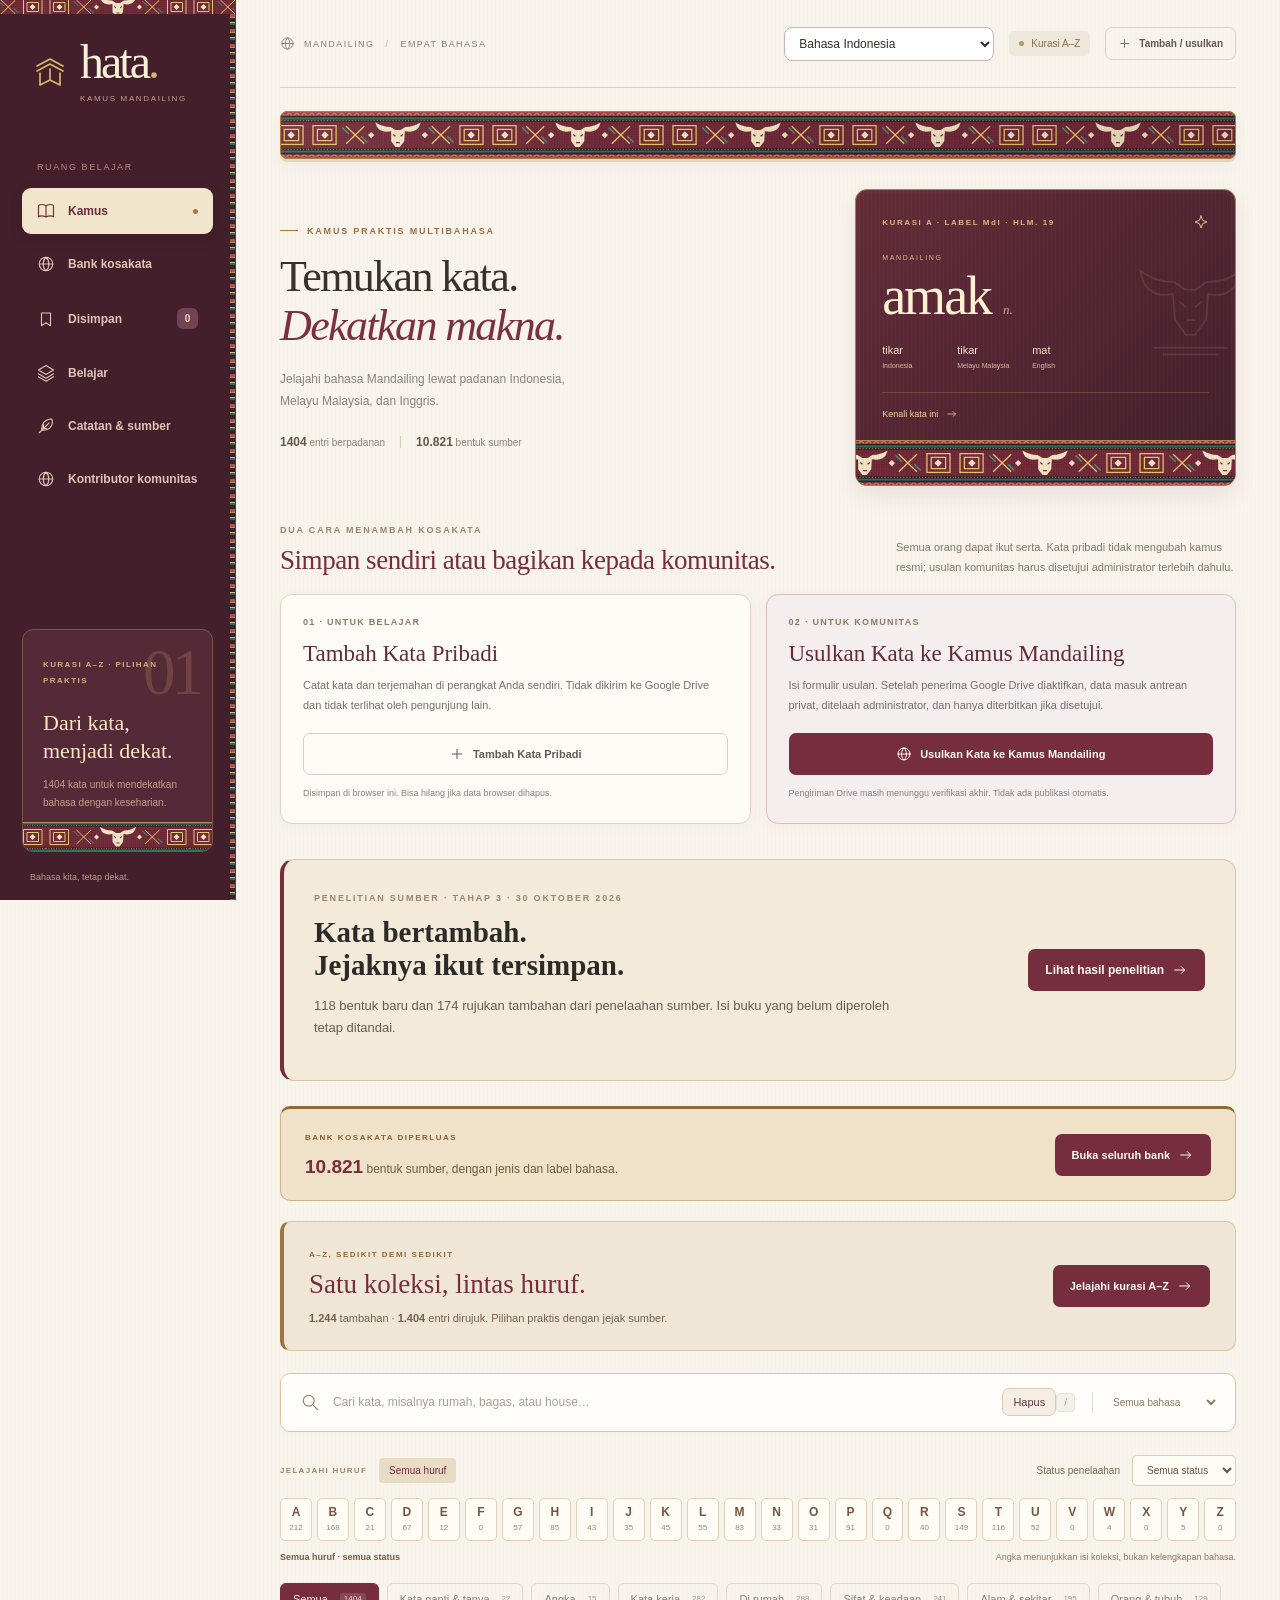
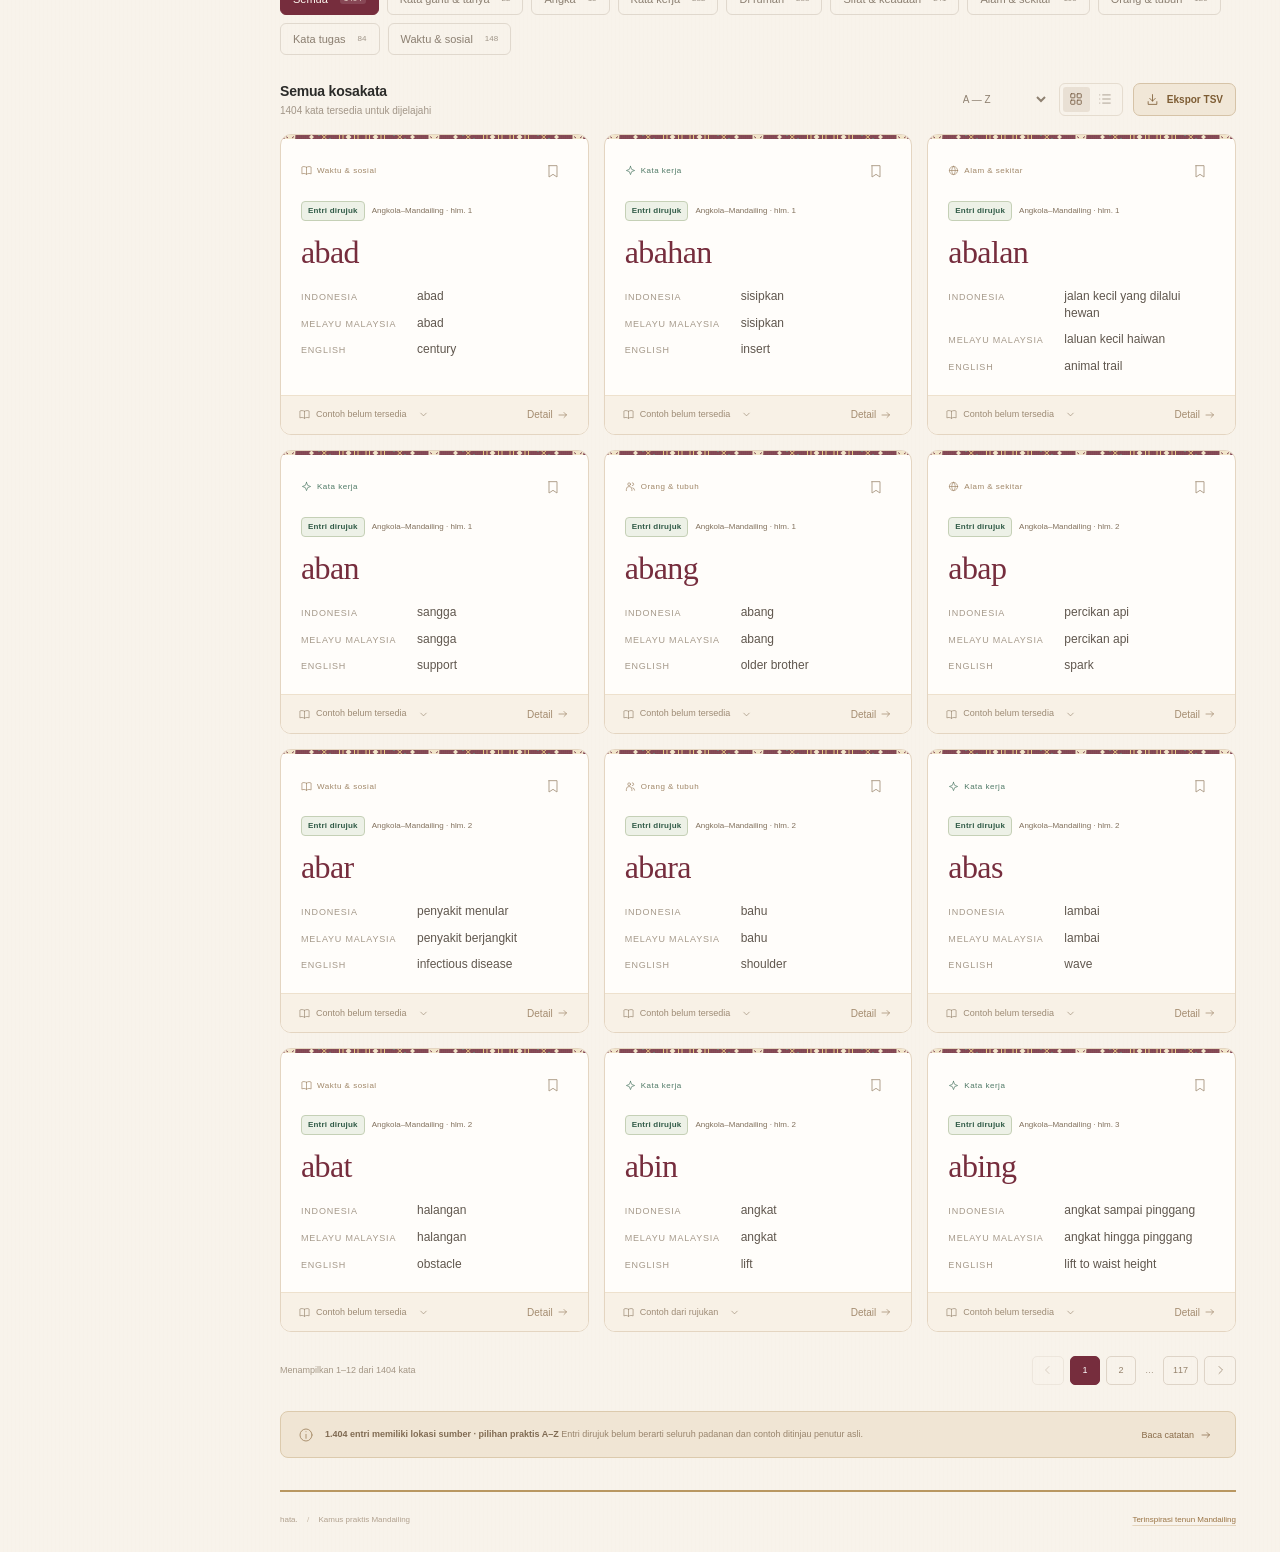
==== index.html @ 08063280 "build: publish multilingual selector [skip ci]" ====
<!DOCTYPE html>
<html lang="id">
<head>
  <meta charset="UTF-8">
  <meta name="viewport" content="width=device-width, initial-scale=1">
  <meta name="theme-color" content="#762d3d">
  <meta name="description" content="Kamus empat bahasa dengan kurasi bertahap A–Z, jejak halaman sumber, pencarian, koleksi pribadi, dan kartu belajar.">
  <link rel="canonical" href="https://kamusmandailing.github.io/">
  <title>Hata — Kamus Mandailing</title>
  <style>:root{--paper:#f7f4ef;--card:#fffdfa;--ink:#2b2b29;--muted:#817e77;--line:#e7e1d9;--wine:#642b36;--wine-light:#f0e6e5;--gold:#b49563;--green:#4c6859;--radius:15px;--sans:ui-sans-serif,-apple-system,BlinkMacSystemFont,"Segoe UI",sans-serif;--serif:Georgia,"Times New Roman",serif}
*{box-sizing:border-box}html{scroll-behavior:smooth}body{margin:0;background:var(--paper);color:var(--ink);font-family:var(--sans);font-size:14px;-webkit-font-smoothing:antialiased}button,input,select,textarea{font:inherit}button,a,input,select,textarea{-webkit-tap-highlight-color:transparent}button{cursor:pointer}button:disabled{cursor:default;opacity:.4}a{color:inherit}button{color:inherit}svg{width:20px;height:20px;display:block;flex-shrink:0}button>span[data-icon]{display:inline-flex}button{transition:background .18s,color .18s,border-color .18s,transform .18s}button:focus-visible,a:focus-visible{outline:3px solid #b99b72;outline-offset:4px}input:focus-visible,select:focus-visible,textarea:focus-visible{outline:2px solid var(--wine);outline-offset:2px}[hidden]{display:none!important}.sr-only{position:absolute;width:1px;height:1px;padding:0;overflow:hidden;clip:rect(0,0,0,0);white-space:nowrap;border:0}.skip-link{position:fixed;top:-80px;left:20px;background:var(--wine);color:white;padding:14px;z-index:100}.skip-link:focus{top:14px}.app-shell{display:flex;min-height:100vh}.sidebar{width:236px;position:fixed;inset:0 auto 0 0;display:flex;flex-direction:column;background:#f1ede7;border-right:1px solid var(--line);padding:35px 22px 18px;z-index:20}.brand{display:flex;gap:10px;align-items:center;text-decoration:none;padding:0 8px}.brand-symbol{width:40px;color:var(--wine)}.brand-symbol svg{width:40px;height:46px}.brand-name{font:48px/.9 var(--serif);letter-spacing:-3px;color:var(--wine)}.brand-dot{color:var(--gold)}.brand-name small{display:block;font:8px/1.5 var(--sans);letter-spacing:1.65px;margin-top:10px;color:#766f68}.sidebar-caption{font-size:9px;letter-spacing:1.6px;color:#979087;margin:57px 15px 16px}.nav-list{display:flex;flex-direction:column;gap:7px}.nav-item{text-decoration:none;width:100%;display:flex;gap:13px;align-items:center;text-align:left;border:0;padding:14px 15px;background:transparent;border-radius:9px;color:#77726b;font-size:12px;font-weight:550;min-height:46px}.nav-item svg{width:18px;height:18px}.nav-item:hover{background:#e9e2db;color:var(--wine)}.nav-item.active{background:var(--wine);color:#fff8f2;box-shadow:0 3px 6px #642b3610}.nav-count{margin-left:auto;font-size:10px;min-width:21px;height:21px;background:#e4ddd5;color:#71675e;display:grid;place-items:center;border-radius:6px}.nav-item.active .nav-count{background:#ffffff20;color:white}.nav-marker{width:5px;height:5px;border-radius:50%;background:#d9bb89;margin-left:auto}.sidebar-bottom{margin-top:auto;padding-top:48px}.chapter-card{background:#e8e1d6;padding:24px 20px 0;border:1px solid #e0d6c8;border-radius:11px;position:relative;overflow:hidden}.chapter-number{font:65px/1 var(--serif);position:absolute;right:12px;top:10px;color:#d2c4b3;letter-spacing:-4px;opacity:.68}.chapter-card .eyebrow{font-size:8px;letter-spacing:1.4px;color:#8a7962;position:relative}.chapter-card strong{font:22px/1.3 var(--serif);display:block;color:#59483d;margin:23px 0 10px}.chapter-card p{font-size:10px;line-height:1.8;color:#8a7d6d;margin:0}.chapter-pattern{font-size:21px;color:#bda786;letter-spacing:7px;margin-top:21px;white-space:nowrap;text-align:center;height:31px;overflow:hidden}.sidebar-footer{color:#979087;font-size:9px;margin:20px 0 0 8px}.main{margin-left:236px;width:calc(100% - 236px);padding:0 44px;max-width:1720px}.topbar{display:flex;justify-content:space-between;align-items:center;min-height:88px;border-bottom:1px solid var(--line);gap:20px}.breadcrumb{font-size:9px;letter-spacing:1.45px;color:#847e76;display:flex;align-items:center;gap:9px}.breadcrumb svg{width:15px;height:15px}.breadcrumb-sep{color:#b8afa3;margin:0 2px}.topbar-actions{display:flex;align-items:center;gap:15px}.draft-pill{display:inline-flex;gap:7px;align-items:center;background:#eee7dc;border:0;color:#8a704c;font-size:10px;padding:7px 10px;border-radius:5px;white-space:nowrap}.draft-pill>span{width:5px;height:5px;border-radius:50%;background:#b39a6d}.button{display:inline-flex;align-items:center;justify-content:center;gap:8px;border:1px solid transparent;border-radius:7px;padding:12px 16px;text-decoration:none;font-size:12px;min-height:41px;font-weight:550;background:transparent}.button svg{width:16px;height:16px}.button-outline{background:transparent;border-color:#d8cfc4;color:#625950}.button-outline:hover{border-color:var(--wine);background:#eee6df}.button-primary{background:var(--wine);color:#fffaf4}.button-primary:hover{background:#4e1d27}.button-small{font-size:10px;padding:9px 12px;min-height:33px}.button-small svg{width:13px;height:13px}.button-export{color:#7d6e5c;font-size:10px;padding:9px 12px;border:1px solid #ded6cb;background:#f3eee6;min-height:33px}.button-export svg{width:13px;height:13px}.button-export:hover{background:#e9e1d6}.hero{display:grid;grid-template-columns:1.4fr 1fr;align-items:center;gap:42px;padding:45px 0 38px}.eyebrow{font-size:9px;letter-spacing:1.8px;font-weight:650;color:#978772}.hero-copy>.eyebrow{display:flex;align-items:center;gap:9px}.tiny-rule{width:18px;height:1px;background:var(--gold)}h1{font:46px/1.12 var(--serif);letter-spacing:-1.6px;margin:16px 0;color:#36312c;font-weight:400}h1 em{font-weight:400;color:var(--wine)}.hero-copy>p,.section-intro>p{font-size:12px;line-height:1.85;color:#8a837a;margin:18px 0 0}.hero-stats{display:flex;align-items:center;gap:15px;margin-top:23px;font-size:10px;color:#8a8278}.hero-stats strong{color:#655849;font-size:12px;font-weight:650}.hero-stats i{height:12px;width:1px;background:#d7ccbd}.featured-word{position:relative;overflow:hidden;border:1px solid #e0d3c1;border-radius:12px;background:#efe8dd;padding:24px 26px 17px;box-shadow:0 4px 10px #6a4c2f03}.featured-top{display:flex;justify-content:space-between;align-items:center;position:relative;z-index:1}.featured-top .eyebrow{font-size:8px;letter-spacing:1.6px}.featured-top svg{width:16px;height:16px;color:#a48455}.featured-label{display:block;font-size:7px;letter-spacing:1.7px;color:#a18d73;margin-top:24px}.featured-term{font:54px/1 var(--serif);color:var(--wine);letter-spacing:-2px;position:relative;z-index:1;margin:8px 0 21px}.featured-term>span{font:italic 13px var(--serif);color:#a28c75;margin-left:12px;letter-spacing:0}.featured-meanings{display:flex;gap:20px;position:relative;z-index:1}.featured-meanings>span{font-size:11px;color:#64574a;min-width:55px}.featured-meanings small{display:block;font-size:7px;color:#a3907a;margin-top:6px}.featured-link{display:flex;align-items:center;gap:8px;margin-top:23px;padding:15px 0 0;width:100%;border:0;border-top:1px solid #ddcfbd;background:transparent;text-align:left;color:#81694e;font-size:9px;position:relative;z-index:1}.featured-link svg{width:12px;height:12px}.roof-decoration{position:absolute;width:139px;height:150px;right:-37px;top:50px;color:#cbb998;opacity:.5}.search-wrap{display:flex;align-items:center;border:1px solid #ded5c8;background:var(--card);height:59px;border-radius:10px;box-shadow:0 3px 8px #54433103;position:relative}.search-wrap:focus-within{border-color:#ab8385;box-shadow:0 0 0 3px #642b3607}.search-symbol{padding-left:19px;color:#99866e}.search-symbol svg{width:20px;height:20px}.search-wrap input{flex:1;min-width:80px;border:0;background:transparent;padding:18px 13px;font-size:12px;color:#51483e;outline:0!important;box-shadow:none}.search-wrap input::placeholder{color:#a89f93}.search-shortcut{color:#aaa092;background:#f5f1ea;border:1px solid #e9e2d8;border-radius:4px;padding:3px 7px;font-family:var(--sans);font-size:10px;margin-right:17px}.search-language{border-left:1px solid #e8dfd3;padding:0 16px}.search-language select{border:0;background:transparent;font-size:10px;color:#8d7a63;max-width:160px;padding:4px 15px 4px 0;outline-offset:6px}.category-bar{display:flex;gap:8px;margin:20px 0 25px;overflow-x:auto;scrollbar-width:none;padding:1px 0 3px}.category-bar::-webkit-scrollbar{display:none}.category{white-space:nowrap;display:flex;align-items:center;gap:7px;font-size:10px;border:1px solid #e0d8cd;border-radius:6px;padding:9px 12px;background:transparent;color:#8b7f71}.category>span{font-size:8px;opacity:.8}.category:hover{border-color:#aa8d87;color:var(--wine)}.category.active{background:var(--wine);color:#fff9f1;border-color:var(--wine)}.category.active>span{background:#ffffff20;border-radius:3px;padding:1px 4px;opacity:1;color:#ead8cd}.results-toolbar{display:flex;align-items:center;justify-content:space-between;gap:16px;margin:0 0 18px}.results-toolbar h2{font-size:14px;font-weight:600;margin:0;letter-spacing:-.2px}.results-toolbar p{font-size:9px;color:#a29688;margin:6px 0 0}.result-actions{display:flex;align-items:center;gap:10px}.result-actions>select{font-size:10px;color:#8f8171;padding:7px 16px 7px 4px;border:0;background:transparent;max-width:120px}.view-switch{display:flex;gap:2px;border:1px solid #e5dccf;padding:3px;border-radius:6px}.view-switch button{display:grid;place-items:center;width:27px;height:25px;border:0;background:transparent;color:#a4998b;border-radius:3px}.view-switch button.selected{background:#e9e0d4;color:#775d44}.view-switch svg{width:14px;height:14px}.word-grid{display:grid;grid-template-columns:repeat(3,minmax(0,1fr));gap:15px}.word-card{background:var(--card);border:1px solid #e7dfd4;border-radius:11px;overflow:hidden;transition:transform .18s,box-shadow .18s,border-color .18s;display:flex;flex-direction:column}.word-card:hover{transform:translateY(-3px);border-color:#d4bdae;box-shadow:0 8px 23px #5a443509}.word-card-main{padding:17px 20px 0}.word-card-top{display:flex;align-items:center;justify-content:space-between;gap:8px;min-height:23px}.category-label{font-size:8px;letter-spacing:.5px;color:#a08768;display:inline-flex;align-items:center;gap:5px}.category-label svg{width:11px;height:11px}.category-label.ganti{color:#917470}.category-label.kerja{color:#6d8979}.category-label.rumah{color:#8d806b}.card-number{font-size:8px;color:#bbb0a2;margin-left:6px}.icon-button{display:inline-grid;place-items:center;border:0;background:transparent;padding:6px;color:#b1a18d;border-radius:5px;width:30px;height:30px}.icon-button:hover{background:#eee5dc;color:var(--wine)}.icon-button.saved{color:var(--wine)}.icon-button.saved svg{fill:#642b361c}.icon-button svg{width:16px;height:16px}.word-term{display:block;font:32px/1.15 var(--serif);letter-spacing:-.6px;margin:13px 0 17px;text-align:left;color:var(--wine);border:0;background:transparent;padding:0;overflow-wrap:anywhere}.word-term:hover{color:#a35c57}.translations{display:flex;flex-direction:column;gap:10px;margin-bottom:20px}.translation-row{display:grid;grid-template-columns:90px minmax(0,1fr);gap:8px;align-items:baseline}.language-label{font-size:8px;letter-spacing:.8px;text-transform:uppercase;color:#a5998a}.translation-value{font-size:11px;color:#60574e;line-height:1.4;overflow-wrap:anywhere}.card-bottom{display:flex;align-items:center;justify-content:space-between;background:#fbf8f3;border-top:1px solid #f0e9df;padding:9px 15px;margin-top:auto;gap:6px}.example-toggle{display:flex;align-items:center;gap:6px;border:0;background:transparent;color:#9d8b75;font-size:9px;padding:3px}.example-toggle svg{width:11px;height:11px;transition:transform .2s}.example-toggle[aria-expanded=true] .chevron svg{transform:rotate(180deg)}.detail-link{border:0;background:transparent;color:#a48c70;font-size:9px;padding:4px;display:flex;align-items:center;gap:4px}.detail-link svg{width:12px;height:12px}.card-example{padding:14px 20px;background:#fbf8f3;border-top:1px solid #f0e9df;font-size:10px;line-height:1.7}.card-example .md-example{color:var(--wine);margin:0 0 5px}.card-example .id-example{color:#968675;margin:0}.known-tick{color:var(--green);display:flex;align-items:center;gap:4px;font-size:8px;margin-top:-8px;margin-bottom:12px}.known-tick svg{width:11px;height:11px}.pagination{display:flex;align-items:center;justify-content:space-between;gap:16px;margin:22px 0 25px;min-height:32px}.pagination>p{margin:0;font-size:9px;color:#a39685}.page-buttons{display:flex;align-items:center;gap:6px}.page-button{display:grid;place-items:center;border:1px solid #ded4c7;background:transparent;color:#94816a;border-radius:5px;min-width:30px;height:29px;font-size:9px;padding:0 9px}.page-button.current{background:var(--wine);color:white;border-color:var(--wine)}.page-button svg{width:12px;height:12px}.page-ellipsis{font-size:9px;color:#a79989;padding:0 3px}.editorial-note{border:1px solid #e6dac9;background:#f0e9df;display:flex;align-items:center;gap:11px;padding:14px 17px;border-radius:8px;margin-bottom:22px}.editorial-note>span{color:#ac9270}.editorial-note svg{width:16px;height:16px}.editorial-note p{margin:0;color:#99856d;font-size:9px;line-height:1.7}.editorial-note strong{color:#806b53;font-weight:550}.editorial-note button{margin-left:auto;display:flex;align-items:center;gap:6px;white-space:nowrap;border:0;background:transparent;color:#8a6d4b;font-size:9px}.editorial-note button svg{width:12px;height:12px}.main-footer{display:flex;justify-content:space-between;gap:12px;color:#b1a18f;font-size:8px;border-top:1px solid var(--line);padding:23px 0 28px;margin-top:32px}.footer-divider{padding:0 7px;color:#c7b9a7}.mobile-brand{display:none}.empty-state{text-align:center;padding:62px 20px;border:1px dashed #d8cbb9;border-radius:12px;background:#f5f0e8}.empty-state>.empty-icon{width:50px;height:50px;border:1px solid #e0d3c2;border-radius:50%;display:grid;place-items:center;margin:0 auto 17px;color:#a28b6c}.empty-state h3{font:25px var(--serif);color:var(--wine);margin:0 0 12px}.empty-state p{font-size:12px;color:#968674;line-height:1.8;max-width:360px;margin:0 auto 20px}.table-scroll{overflow-x:auto;border:1px solid #e3d9cc;border-radius:10px;background:var(--card)}table{width:100%;border-collapse:collapse;text-align:left;min-width:770px}th{background:#eee6db;color:#8c775c;font-size:8px;letter-spacing:.8px;text-transform:uppercase;padding:14px 15px;font-weight:600}td{padding:16px 15px;border-top:1px solid #eee7dd;font-size:11px;color:#776b5e;vertical-align:middle}td:first-child{width:45px}td .table-word{font:23px var(--serif);color:var(--wine);border:0;background:transparent;text-align:left;padding:0}td small{display:block;font-size:8px;color:#ad9a83;margin-top:5px}.table-example{font-size:10px;line-height:1.6;max-width:230px}.table-example span{display:block;color:#a49685;margin-top:4px}.section-intro{padding:43px 0 30px}.section-intro h1{font-size:42px}.learning-layout{display:grid;grid-template-columns:minmax(0,1fr) 240px;gap:45px;margin:3px 0 50px;align-items:center}.learn-options{display:flex;gap:14px;margin-bottom:20px}.learn-options>div{flex:1}.learn-options label{font-size:9px;color:#a08c74;display:block;margin-bottom:8px}.learn-options select{padding:11px 12px;border:1px solid #ded3c4;background:var(--card);border-radius:6px;width:100%;font-size:11px;color:#7a6752}.flashcard{border:1px solid #d9c8b3;background:var(--card);border-radius:16px;overflow:hidden;box-shadow:0 8px 24px #53351e04;text-align:center}.flashcard-header{padding:18px 22px;display:flex;justify-content:space-between;align-items:center;font-size:10px;color:#ac977d}.flashcard-content{padding:35px 28px 42px;min-height:288px;display:flex;flex-direction:column;align-items:center;justify-content:center}.flashcard .eyebrow{font-size:8px;color:#a78d70}.flash-word{font:64px/1.1 var(--serif);color:var(--wine);margin:20px 0 24px;overflow-wrap:anywhere;max-width:100%}.flash-prompt{font-size:11px;color:#ac9980;margin:0 0 20px}.flash-answer{width:100%;border-top:1px solid #e7d9c7;padding-top:20px}.flash-answer .answer-word{font:32px var(--serif);color:#75543f;margin-bottom:15px}.flash-answer p{font-size:12px;color:#927960;line-height:1.7;margin:5px 0}.flash-answer p:last-child{color:#b29d84;font-size:11px}.flashcard-footer{display:flex;justify-content:space-between;align-items:center;padding:16px 20px;background:#f2eade;border-top:1px solid #e2d4c2;gap:10px}.flashcard-footer .button{flex:1;min-width:0;font-size:11px}.flash-meta{display:flex;justify-content:space-between;align-items:center;margin-top:15px;font-size:9px;color:#ad9980}.text-button{display:inline-flex;align-items:center;gap:6px;background:transparent;border:0;color:#937659;font-size:10px;padding:5px}.text-button svg{width:13px;height:13px}.learning-aside{text-align:center}.progress-orbit{width:146px;height:146px;padding:8px;border-radius:50%;background:conic-gradient(var(--wine) 0deg,#e4d8c8 0deg);margin:0 auto 25px;transform:rotate(-90deg)}.progress-orbit>div{height:100%;width:100%;border-radius:50%;background:var(--paper);display:flex;flex-direction:column;align-items:center;justify-content:center;transform:rotate(90deg)}.progress-orbit strong{font:42px var(--serif);color:var(--wine)}.progress-orbit span{font-size:9px;color:#9e8b72;margin-top:7px}.learning-aside h3{font:23px var(--serif);color:#705943;margin:0 0 12px}.learning-aside>p{font-size:11px;line-height:1.8;color:#aa967d;margin:0 0 20px}.learn-hint{display:flex;gap:10px;align-items:flex-start;text-align:left;background:#eee5d8;border-radius:9px;padding:17px 14px;margin:25px 0 15px;color:#a78d68}.learn-hint>span{padding-top:2px}.learn-hint svg{width:18px;height:18px}.learn-hint p{font-size:10px;line-height:1.8;color:#9b8469;margin:0}.muted{color:#a69279}.small{font-size:9px!important}.source-notice{display:flex;align-items:flex-start;gap:24px;background:var(--wine);border-radius:12px;padding:30px 32px;color:#efe2d7;margin-bottom:23px}.source-notice>span{padding-top:4px;color:#cfad88}.source-notice>span svg{width:30px;height:30px}.source-notice .eyebrow{color:#d1b591;font-size:8px}.source-notice h2{font:26px var(--serif);font-weight:400;margin:13px 0;color:#fff4e8}.source-notice p{font-size:12px;line-height:1.9;max-width:740px;color:#d9c2b3;margin:0}.note-grid{display:grid;grid-template-columns:1fr 1fr;gap:16px}.note-card{padding:24px;border:1px solid #e3d7c7;background:var(--card);border-radius:10px}.note-number{font:20px var(--serif);color:#bca583}.note-card h3{font-size:13px;font-weight:600;color:#74604b;margin:14px 0 10px}.note-card p{font-size:11px;line-height:1.9;color:#9c8870;margin:0}.sources-heading{display:flex;align-items:center;justify-content:space-between;margin:40px 0 18px}.sources-heading h2{font:28px var(--serif);color:#68513c;margin:10px 0 0}.source-count{font-size:9px;color:#aa9377;border:1px solid #dcccb7;padding:6px 9px;border-radius:4px}.source-item{display:flex;gap:18px;padding:21px 0;border-top:1px solid #e1d5c4;align-items:flex-start}.source-index{width:27px;font-size:11px;color:#b39a7b;padding-top:3px}.source-content{flex:1;min-width:0}.source-content h3{font-size:12px;line-height:1.6;color:#796149;font-weight:550;margin:0 0 7px}.source-content p{font-size:10px;color:#aa937a;line-height:1.8;margin:0}.source-item>a{display:flex;gap:5px;align-items:center;font-size:9px;color:#9a7e5e;text-decoration:none;white-space:nowrap;padding-top:3px}.source-item>a:hover{text-decoration:underline}.source-item>a svg{width:13px;height:13px}.data-card{display:flex;gap:25px;align-items:center;justify-content:space-between;border-radius:10px;background:#ece2d3;border:1px solid #deceb6;padding:26px;margin:30px 0}.data-card h3{font:24px var(--serif);color:#73563b;margin:12px 0}.data-card p{font-size:11px;line-height:1.8;color:#a18b6f;max-width:450px;margin:0}.data-actions{display:flex;flex-direction:column;gap:9px;min-width:190px}.data-actions .button{font-size:10px}.modal{padding:26px 30px 28px;width:650px;max-width:calc(100% - 30px);max-height:calc(100dvh - 50px);border:1px solid #dbc9b2;border-radius:16px;background:#fffcf7;color:var(--ink);overflow:auto;box-shadow:0 25px 90px #2c191b36}.modal::backdrop{background:#30242ba3;backdrop-filter:blur(3px)}.modal-topline{display:flex;justify-content:space-between;align-items:center}.modal-topline .eyebrow{font-size:8px}.modal .icon-button{color:#9c8164}.detail-title-row{display:flex;align-items:center;justify-content:space-between;gap:12px;margin:15px 0 6px}.detail-title-row h2{font:52px/1.15 var(--serif);color:var(--wine);letter-spacing:-1px;margin:0;overflow-wrap:anywhere}.detail-category{font-size:10px;color:#ab9475;margin:5px 0 25px}.detail-translations{display:grid;grid-template-columns:repeat(3,minmax(0,1fr));gap:12px;padding:22px 0;border-top:1px solid #e5d7c5;border-bottom:1px solid #e5d7c5}.detail-translations .language-label{display:block;font-size:8px;line-height:1.8;margin-bottom:10px}.detail-translations strong{font-size:16px;font-weight:500;color:#76614a;line-height:1.5;overflow-wrap:anywhere}.detail-example{background:#f1e8db;padding:20px;border-radius:9px;margin:23px 0 18px}.detail-example .eyebrow{font-size:8px;color:#b09b7e}.detail-example .md-example{font:22px/1.5 var(--serif);color:var(--wine);margin:15px 0 6px}.detail-example .id-example{font-size:12px;line-height:1.7;color:#9c8162;margin:0}.detail-note{font-size:11px;line-height:1.9;color:#a18a6e;margin:16px 0}.detail-source{font-size:9px;line-height:1.8;color:#b69d7d;border-top:1px solid #eadccb;padding-top:14px;margin:18px 0 0}.detail-source a{color:#9a7750;text-underline-offset:3px}.detail-footer{display:flex;justify-content:space-between;gap:9px;margin-top:24px}.detail-footer .button{font-size:10px}.detail-footer .button.is-known{background:var(--green)}.modal h2#edit-title{font:31px var(--serif);color:var(--wine);margin:18px 0 10px}.form-intro{font-size:11px;color:#a08668;line-height:1.8;margin:0 0 23px}.form-grid{display:grid;grid-template-columns:1fr 1fr;gap:16px}.field-wide{grid-column:1/-1}.field label{display:block;font-size:10px;color:#8d7355;margin-bottom:7px}.field label span{color:#b97870}.field label small{font-size:8px;color:#b6a184;margin-left:6px}.field input,.field select,.field textarea{width:100%;padding:10px 11px;border:1px solid #dfcfb9;background:#fffdf8;border-radius:6px;font-size:12px;color:#766049}.field textarea{resize:vertical}.field input::placeholder,.field textarea::placeholder{color:#bdab94;font-size:10px}.form-footer{display:flex;justify-content:flex-end;gap:10px;margin-top:22px}.form-footer .button{font-size:10px}.form-error{font-size:11px;color:#9b3e43;line-height:1.7;margin:14px 0 0}.toast{position:fixed;left:calc(50% + 100px);bottom:30px;transform:translate(-50%,15px);background:#52212d;color:#fff6e8;padding:13px 21px;border-radius:8px;font-size:12px;box-shadow:0 6px 25px #32121b20;opacity:0;pointer-events:none;z-index:100;transition:opacity .2s,transform .2s;max-width:calc(100% - 35px);text-align:center;line-height:1.7}.toast.show{opacity:1;transform:translate(-50%,0)}.card-personal{font-size:7px;letter-spacing:.3px;color:#977d59;margin-top:5px}.learning-empty{min-height:330px;display:flex;align-items:center;justify-content:center;flex-direction:column}.no-js{padding:20px;background:#eee3d2}
.translation-row{grid-template-columns:108px minmax(0,1fr)}.translation-value{font-size:12px}.language-label{font-size:9px}.example-toggle,.detail-link{font-size:10px}.category{font-size:11px}.results-toolbar p{font-size:10px}
@media(min-width:1500px){.main{padding:0 58px}.hero{gap:70px;padding:55px 0 43px}h1{font-size:54px}.hero-copy>p{font-size:14px}.featured-word{padding:28px 32px 20px}.featured-term{font-size:62px}.featured-meanings>span{font-size:13px;min-width:65px}.featured-meanings small{font-size:9px}.word-card-main{padding:21px 24px 0}.word-term{font-size:36px}.translation-row{grid-template-columns:106px 1fr}.language-label{font-size:9px}.translation-value{font-size:13px}.card-bottom{padding:11px 20px}.category,.search-wrap input{font-size:12px}.results-toolbar h2{font-size:16px}.results-toolbar p{font-size:11px}.hero{grid-template-columns:1.5fr 1fr}}
@media(max-width:1180px){.sidebar{width:211px;padding-left:17px;padding-right:17px}.main{margin-left:211px;width:calc(100% - 211px);padding:0 30px}.hero{gap:23px;grid-template-columns:1.25fr 1fr}.hero-copy h1{font-size:39px}.featured-word{padding:21px 20px 16px}.featured-term{font-size:47px}.featured-meanings{gap:10px}.featured-meanings>span{min-width:48px}.word-grid{grid-template-columns:repeat(2,minmax(0,1fr))}.topbar-actions{gap:10px}.draft-pill{font-size:9px}.breadcrumb{font-size:8px;letter-spacing:1px}.learning-layout{gap:25px;grid-template-columns:minmax(0,1fr) 190px}.section-intro h1{font-size:37px}.hero-copy>p{font-size:11px}.translation-row{grid-template-columns:101px 1fr}}
@media(max-width:900px){.sidebar{width:78px;padding:28px 10px 20px}.brand{padding:0;justify-content:center}.brand-name,.sidebar-caption,.sidebar-bottom,.nav-item>span:not([data-icon]),.nav-marker{display:none!important}.brand-symbol svg{width:36px;height:43px}.nav-list{margin-top:42px;gap:13px}.nav-item{justify-content:center;padding:14px 10px}.nav-item svg{width:20px;height:20px}.main{margin-left:78px;width:calc(100% - 78px);padding:0 28px}.hero-copy h1{font-size:40px}.topbar{min-height:78px}.featured-top .eyebrow{font-size:7px;letter-spacing:1px}.featured-meanings{gap:13px}.breadcrumb{font-size:8px}.hero{gap:25px}.featured-word{padding:20px 22px 15px}.featured-meanings small{font-size:7px}.hero-stats{gap:11px;font-size:9px}.result-actions{gap:8px}.learning-layout{grid-template-columns:minmax(0,1fr) 190px}.toast{left:calc(50% + 39px)}.note-grid{gap:13px}.source-notice{padding:26px}.source-notice h2{font-size:24px}}
@media(max-width:640px){body{font-size:13px}.sidebar{position:fixed;top:auto;bottom:0;left:0;right:0;width:100%;height:68px;padding:5px 12px 8px;border:0;border-top:1px solid #dfd1bf;background:#f5f0e9f5;backdrop-filter:blur(15px);z-index:30}.sidebar .brand{display:none}.nav-list{margin:0;display:grid;grid-template-columns:repeat(4,1fr);gap:6px;height:100%}.nav-item{padding:6px 2px;flex-direction:column;gap:5px;border-radius:7px;min-height:0;font-size:8px}.nav-item>span:not([data-icon]){display:block!important;font-size:8px;font-weight:500}.nav-item>.nav-count,.nav-item>.nav-marker{display:none!important}.nav-item.active{box-shadow:none;background:#e9dcda;color:var(--wine)}.nav-item svg{width:19px;height:19px}.main{width:100%;margin:0;padding:0 20px 80px}.mobile-brand{display:block;font:36px/.8 var(--serif);letter-spacing:-2px;color:var(--wine)}.mobile-brand span{color:#b39463}.breadcrumb{display:none}.topbar{min-height:73px;gap:12px}.topbar-actions{gap:10px}.draft-pill{font-size:8px;padding:6px 8px}.draft-pill>span{width:4px;height:4px}.button-small{font-size:9px;padding:7px 10px;min-height:29px}.hero{display:block;padding:31px 0 29px}.hero-copy>.eyebrow{font-size:7px;letter-spacing:1.65px}.hero-copy h1{font-size:42px;letter-spacing:-1.4px;margin:16px 0}.hero-copy>p{font-size:12px;margin-top:15px;max-width:330px}.hero-stats{font-size:9px;margin-top:20px;gap:14px}.hero-stats strong{font-size:12px}.featured-word{display:none}.search-wrap{height:55px}.search-symbol{padding-left:14px}.search-symbol svg{width:18px;height:18px}.search-wrap input{font-size:11px;padding-left:10px;padding-right:6px}.search-wrap input::placeholder{font-size:10px}.search-shortcut{display:none}.search-language{padding:0 8px}.search-language select{font-size:8px;max-width:100px;padding-right:4px}.category-bar{gap:6px;margin:17px 0 21px}.category{padding:8px 9px;font-size:9px;gap:5px}.category>span{font-size:7px}.results-toolbar{align-items:flex-start;gap:10px;margin-bottom:17px}.results-toolbar h2{font-size:13px}.results-toolbar p{font-size:8px;max-width:155px;line-height:1.6}.result-actions{gap:5px}.result-actions>select{font-size:8px;padding:6px 0;max-width:60px}.button-export{padding:8px;min-height:31px}.button-export>span:last-child{display:none}.button-export svg{width:13px;height:13px}.view-switch{padding:2px}.view-switch button{width:25px;height:25px}.view-switch svg{width:13px;height:13px}.word-grid{grid-template-columns:1fr;gap:12px}.word-card-main{padding:18px 20px 0}.word-term{font-size:35px;margin:10px 0 18px}.translations{gap:9px;margin-bottom:19px}.translation-row{grid-template-columns:116px 1fr}.language-label{font-size:8px}.translation-value{font-size:12px}.category-label{font-size:9px}.card-bottom{padding:10px 17px}.example-toggle,.detail-link{font-size:10px}.card-example{font-size:11px}.pagination{gap:10px;margin-top:19px;align-items:flex-start}.pagination>p{font-size:8px;max-width:125px;line-height:1.8}.page-button{min-width:28px;height:28px;font-size:8px;padding:0 7px}.page-buttons{gap:4px}.page-ellipsis{padding:0}.editorial-note{padding:12px;gap:8px;flex-wrap:wrap;margin-bottom:10px}.editorial-note>span{align-self:flex-start;padding-top:2px}.editorial-note p{font-size:8px;flex:1;line-height:1.9}.editorial-note button{font-size:8px;margin-left:24px;padding:0}.main-footer{font-size:7px;padding:20px 0;line-height:1.8;margin-top:24px;flex-direction:column;gap:6px}.section-intro{padding:30px 0 25px}.section-intro h1{font-size:35px;letter-spacing:-1px;margin:14px 0}.section-intro .eyebrow{font-size:7px}.section-intro>p{font-size:11px;margin-top:13px}.learning-layout{display:flex;flex-direction:column;gap:33px;margin:0 0 30px}.learning-main{width:100%}.learn-options{gap:10px;margin-bottom:15px}.learn-options label{font-size:8px}.learn-options select{font-size:10px;padding:10px}.flashcard-content{min-height:280px;padding:25px 20px 30px}.flash-word{font-size:54px}.flashcard-header{padding:16px 18px;font-size:9px}.flashcard-footer{padding:13px;gap:8px}.flashcard-footer .button{font-size:10px;padding:10px 8px}.flash-answer .answer-word{font-size:29px}.learning-aside{width:100%;display:grid;grid-template-columns:100px 1fr;column-gap:20px;text-align:left;align-items:center}.progress-orbit{width:100px;height:100px;padding:6px;grid-row:1/4;margin:0}.progress-orbit strong{font-size:30px}.progress-orbit span{font-size:7px}.learning-aside h3{font-size:22px;margin-bottom:8px}.learning-aside>p{font-size:10px;margin-bottom:0}.learning-aside .learn-hint{grid-column:1/-1;margin:20px 0 12px}.learning-aside .small{grid-column:1/-1;text-align:center}.source-notice{padding:23px 20px;gap:13px;margin-bottom:15px}.source-notice>span svg{width:23px;height:23px}.source-notice .eyebrow{font-size:7px}.source-notice h2{font-size:22px;line-height:1.4;margin:10px 0}.source-notice p{font-size:10px;line-height:1.9}.note-grid{grid-template-columns:1fr;gap:12px}.note-card{padding:20px}.note-card h3{margin:9px 0;font-size:12px}.note-card p{font-size:10px}.note-number{font-size:18px}.sources-heading{margin-top:30px}.sources-heading h2{font-size:25px}.sources-heading .eyebrow{font-size:7px}.source-count{font-size:8px}.source-item{gap:10px;padding:18px 0;flex-wrap:wrap}.source-index{font-size:10px;width:20px}.source-content h3{font-size:11px}.source-content p{font-size:9px}.source-item>a{margin-left:30px;padding:0;font-size:9px}.data-card{padding:22px;flex-direction:column;align-items:stretch;gap:18px;margin:20px 0}.data-card h3{font-size:24px}.data-card p{font-size:10px}.data-card .eyebrow{font-size:7px}.data-actions{min-width:0;flex-direction:column}.data-actions .button{font-size:11px}.modal{padding:21px 22px;max-height:calc(100dvh - 28px);width:calc(100% - 24px);max-width:none;border-radius:13px}.detail-title-row h2{font-size:43px}.detail-translations{gap:10px}.detail-translations strong{font-size:14px}.detail-translations .language-label{font-size:6px;letter-spacing:.4px}.detail-example{padding:18px}.detail-example .md-example{font-size:20px}.detail-example .id-example{font-size:11px}.detail-note{font-size:10px}.detail-footer{flex-direction:column}.detail-footer .button{font-size:11px}.form-grid{gap:14px 11px}.field label{font-size:9px}.field input,.field select,.field textarea{font-size:13px;padding:10px}.form-footer{gap:8px}.form-footer .button{font-size:9px;padding:11px}.modal h2#edit-title{font-size:28px}.toast{left:50%;bottom:85px;font-size:11px;padding:12px 17px}.table-scroll{margin-right:-1px}.empty-state{padding:45px 20px}.empty-state h3{font-size:23px}.empty-state p{font-size:11px}.desktop-br{display:none}}

/* Two clear paths: personal browser-only vocabulary vs. moderated community proposals. */
.contribution-choices{padding:4px 0 35px}
.contribution-choices-heading{display:flex;align-items:end;justify-content:space-between;gap:24px;margin:0 0 17px}
.contribution-choices-heading h2{font:27px/1.18 var(--serif);letter-spacing:-.45px;color:var(--wine);margin:9px 0 0;font-weight:400}
.contribution-choices-heading p{max-width:340px;font-size:11px;line-height:1.75;color:#82786c;margin:0}
.contribution-choices-grid,.choice-modal-grid{display:grid;grid-template-columns:repeat(2,minmax(0,1fr));gap:15px}
.contribution-choice{border:1px solid #ddd3c6;border-radius:12px;background:#fffcf8;padding:22px;display:flex;flex-direction:column;align-items:flex-start;min-width:0;box-shadow:0 3px 18px #50321c08}
.contribution-choice-community{background:#f5eeee;border-color:#d7bfc0}
.contribution-choice-step{font-size:9px;letter-spacing:1.3px;font-weight:700;color:#917962}
.contribution-choice h3{font:23px/1.2 var(--serif);color:#612d36;margin:13px 0 9px}
.contribution-choice p{font-size:11px;line-height:1.8;color:#776e65;margin:0 0 17px;flex:1}
.contribution-choice .button{width:100%;font-size:11px;text-align:center;white-space:normal}
.contribution-choice small{display:block;font-size:9px;line-height:1.7;color:#8c7f76;margin-top:11px}
.choice-modal{width:690px}
.choice-modal h2{font:30px/1.18 var(--serif);color:var(--wine);margin:16px 0 10px;font-weight:400}
.choice-modal-item{border:1px solid #e1d4c4;border-radius:10px;padding:18px;display:flex;flex-direction:column;align-items:stretch}
.choice-modal-item:last-child{background:#f5ecec;border-color:#decaca}
.choice-modal-item h3{font:21px/1.3 var(--serif);color:var(--wine);margin:0 0 10px}
.choice-modal-item p{font-size:11px;line-height:1.75;min-height:58px;color:#76685c;margin:0 0 18px}
.choice-modal-item .button{width:100%;text-align:center;font-size:11px;white-space:normal}
.personal-mode-notice{background:#f4eee7;border:1px solid #eadcc8;border-radius:8px;padding:12px 14px;color:#6e6155;font-size:11px;line-height:1.7;margin:0 0 18px}
.personal-mode-notice strong{color:#5c352e}
.personal-mode-notice a{color:var(--wine);font-weight:650;text-decoration:underline;text-underline-offset:3px}
.contribution-choice .button:focus-visible,.choice-modal-item .button:focus-visible,.personal-mode-notice a:focus-visible{outline:3px solid #b59562;outline-offset:3px}
@media(max-width:760px){
  .contribution-choices-heading{display:block}
  .contribution-choices-heading h2{font-size:25px}
  .contribution-choices-heading p{margin-top:11px;max-width:none}
  .contribution-choices-grid,.choice-modal-grid{grid-template-columns:1fr;gap:13px}
  .contribution-choice{padding:18px}
  .contribution-choice h3{font-size:23px}
  .choice-modal-item p{min-height:0}
}
@media(max-width:390px){.topbar-actions .button-small{font-size:9px;padding:8px 9px}.contribution-choices{padding-bottom:25px}}
.search-clear,.bank-search-clear{border:1px solid #dbcab4;border-radius:7px;background:#f6eee5;color:#633640;padding:7px 10px;font-size:11px;white-space:nowrap;cursor:pointer;flex:none}
.search-clear:hover,.bank-search-clear:hover{background:#ebdfd4}
.search-clear:focus-visible,.bank-search-clear:focus-visible{outline:3px solid #b59562;outline-offset:2px}
.interface-language-note{margin:10px 20px 0;padding:11px 14px;border-radius:8px;background:#fff7e9;border:1px solid #e6d4b8;color:#624d3a;font-size:11px;line-height:1.6}
.interface-language-note[hidden]{display:none!important}
@media(max-width:600px){.search-clear{padding:7px 8px;font-size:10px}.search-shortcut{display:none}.interface-language-note{margin:9px 12px 0}.bank-search-clear{margin-top:8px}}
@media(prefers-reduced-motion:reduce){html{scroll-behavior:auto}*,*::before,*::after{transition:none!important;animation:none!important}}
@media print{.sidebar,.topbar,.search-wrap,.category-bar,.result-actions,.pagination,.editorial-note,.main-footer,dialog,.toast,.card-bottom{display:none!important}.main{margin:0;width:100%;padding:0}.hero{display:block}.featured-word{display:none}.word-grid{grid-template-columns:repeat(3,1fr)}.word-card{break-inside:avoid;box-shadow:none}.word-card:hover{transform:none}body{background:white}}

/* Digital ornament inspired by Mandailing woven textiles.
   Adaptation of geometry and color; not an authenticated ceremonial pattern. */
:root {
  --wine: #762d3d;
  --wine-light: #f1e2dd;
  --gold: #ba8e45;
  --ulos-ink: #301b25;
  --ulos-red: #a83f49;
  --ulos-gold: #d5ad64;
  --ulos-green: #397561;
  --ulos-cream: #f4e7c8;
  --ulos-pattern: url("data:image/svg+xml,%3Csvg%20xmlns%3D%22http%3A%2F%2Fwww.w3.org%2F2000%2Fsvg%22%20viewBox%3D%220%200%20288%2096%22%20width%3D%22288%22%20height%3D%2296%22%3E%0A%20%20%3Cdefs%3E%0A%20%20%20%20%3Cpattern%20id%3D%22thread%22%20width%3D%224%22%20height%3D%224%22%20patternUnits%3D%22userSpaceOnUse%22%3E%0A%20%20%20%20%20%20%3Cpath%20d%3D%22M0%200H4M0%200V4%22%20fill%3D%22none%22%20stroke%3D%22%23fff6dc%22%20stroke-opacity%3D%22.12%22%20stroke-width%3D%22.6%22%2F%3E%0A%20%20%20%20%20%20%3Cpath%20d%3D%22M2%200V4%22%20fill%3D%22none%22%20stroke%3D%22%23170d11%22%20stroke-opacity%3D%22.18%22%20stroke-width%3D%22.6%22%2F%3E%0A%20%20%20%20%3C%2Fpattern%3E%0A%20%20%20%20%3Cpattern%20id%3D%22stitch%22%20width%3D%2212%22%20height%3D%226%22%20patternUnits%3D%22userSpaceOnUse%22%3E%0A%20%20%20%20%20%20%3Cpath%20d%3D%22m1%205%205-4%205%204%22%20fill%3D%22none%22%20stroke%3D%22%23e6c783%22%20stroke-width%3D%221.4%22%2F%3E%0A%20%20%20%20%3C%2Fpattern%3E%0A%20%20%3C%2Fdefs%3E%0A%20%20%3Cpath%20fill%3D%22%23301c23%22%20d%3D%22M0%200h288v96H0z%22%2F%3E%0A%20%20%3Cpath%20fill%3D%22%23c09345%22%20d%3D%22M0%201h288v3H0zM0%2092h288v3H0z%22%2F%3E%0A%20%20%3Cpath%20fill%3D%22%23f6e5ba%22%20d%3D%22M0%206h288v2H0zM0%2088h288v2H0z%22%2F%3E%0A%20%20%3Cpath%20fill%3D%22%23a23443%22%20d%3D%22M0%2011h288v6H0zM0%2079h288v6H0z%22%2F%3E%0A%20%20%3Cpath%20fill%3D%22%2328725f%22%20d%3D%22M0%2020h288v3H0zM0%2073h288v3H0z%22%2F%3E%0A%20%20%3Cpath%20fill%3D%22%236e2636%22%20d%3D%22M0%2027h288v42H0z%22%2F%3E%0A%20%20%3Cpath%20d%3D%22M0%2025h288M0%2071h288%22%20stroke%3D%22%23d8b768%22%20stroke-width%3D%221%22%20stroke-dasharray%3D%222%203%22%2F%3E%0A%20%20%3Cg%20fill%3D%22none%22%20stroke%3D%22%23e9c76f%22%20stroke-width%3D%222%22%3E%0A%20%20%20%20%3Cpath%20d%3D%22M8%2033h37v30H8zM15%2039h23v18H15zM243%2033h37v30h-37zM250%2039h23v18h-23z%22%2F%3E%0A%20%20%20%20%3Cpath%20d%3D%22m61%2034%2029%2028m0-28L61%2062m137-28%2029%2028m0-28-29%2028%22%2F%3E%0A%20%20%3C%2Fg%3E%0A%20%20%3Cg%20fill%3D%22%23f5e6c5%22%3E%0A%20%20%20%20%3Cpath%20d%3D%22m27%2042%206%206-6%206-6-6zM261%2042l6%206-6%206-6-6z%22%2F%3E%0A%20%20%20%20%3Cpath%20d%3D%22m101%2043%205%205-5%205-5-5zM187%2043l5%205-5%205-5-5z%22%2F%3E%0A%20%20%20%20%3Cpath%20d%3D%22M133%2042c-15%203-23-3-25-14%208%205%2015%207%2024%207l8%205h8l8-5c9%200%2016-2%2024-7-2%2011-10%2017-25%2014l-1%2016-7%209h-7l-7-9z%22%2F%3E%0A%20%20%3C%2Fg%3E%0A%20%20%3Cpath%20d%3D%22m136%2047%204%203m12-3-4%203m-7%2010h6%22%20fill%3D%22none%22%20stroke%3D%22%236e2636%22%20stroke-width%3D%222%22%2F%3E%0A%20%20%3Cpath%20d%3D%22m55%2036%2010%2010m20%204%2010%2010m98-24%2010%2010m20%204%2010%2010%22%20fill%3D%22none%22%20stroke%3D%22%233b9a7d%22%20stroke-width%3D%222%22%2F%3E%0A%20%20%3Cpath%20fill%3D%22url%28%23stitch%29%22%20d%3D%22M0%2011h288v6H0zM0%2079h288v6H0z%22%2F%3E%0A%20%20%3Cpath%20fill%3D%22url%28%23thread%29%22%20d%3D%22M0%200h288v96H0z%22%2F%3E%0A%3C%2Fsvg%3E%0A");
}
body {
  background-color: #f8f3eb;
  background-image: repeating-linear-gradient(90deg, transparent 0 3px, #99754403 3px 4px);
}
.sidebar {
  background: #421f2b;
  border-right: 1px solid #5f3341;
  padding-top: 40px;
}
.sidebar::before {
  content: "";
  position: absolute;
  inset: 0 0 auto;
  height: 14px;
  background: var(--ulos-ink) var(--ulos-pattern) center / 144px 48px repeat-x;
}
.sidebar::after {
  content: "";
  position: absolute;
  inset: 14px 0 0 auto;
  width: 5px;
  background: repeating-linear-gradient(180deg, #b76555 0 3px, #d6b16c 3px 4px, #39202b 4px 8px, #f0dcac 8px 9px, #397561 9px 11px, #39202b 11px 15px);
  opacity: .8;
}
.brand-name { color: #fbf0d7; }
.brand-symbol, .brand-dot { color: #d9b56c; }
.brand-name small { color: #c4a18e; }
.sidebar-caption { color: #b58c81; }
.nav-item { color: #ddc6b5; }
.nav-item:hover { background: #613242; color: #fff5df; }
.nav-item.active {
  background: #f1e5cc;
  color: #6a2d3a;
  box-shadow: 0 4px 14px #21101920;
}
.nav-marker { background: #ad743b; }
.nav-count { background: #714354; color: #f1d9b6; }
.nav-item.active .nav-count { background: #dec9a4; color: #682b37; }
.chapter-card {
  background: #552a38;
  border-color: #805144;
  padding-bottom: 39px;
}
.chapter-number { color: #a46c54; opacity: .38; }
.chapter-card .eyebrow { color: #d2b17d; }
.chapter-card strong { color: #fae7c0; }
.chapter-card p { color: #c4a08a; }
.chapter-pattern {
  position: absolute;
  inset: auto 0 0;
  margin: 0;
  height: 29px;
  background: var(--ulos-pattern) center / 144px 48px repeat-x;
  border-top: 1px solid #b98e4c;
}
.sidebar-footer { color: #bf9985; }
.topbar { border-bottom-color: #ddcfb9; }
.ulos-ribbon {
  position: relative;
  height: 48px;
  margin-top: 23px;
  background: var(--ulos-ink) var(--ulos-pattern) center / 180px 60px repeat-x;
  border: 1px solid #aa7d41;
  border-radius: 7px;
  box-shadow: 0 3px 0 #e4d5bd, 0 7px 15px #6c40200a;
  overflow: hidden;
}
.ulos-ribbon::after {
  content: "";
  position: absolute;
  inset: 0;
  pointer-events: none;
  background: linear-gradient(110deg, #fff4c411, transparent 35%, #0d050c18);
}
.hero { padding-top: 31px; padding-bottom: 33px; }
.hero-copy .eyebrow { color: #9b704b; }
.tiny-rule { background: #b27a36; }
.hero-copy h1 em { color: #7b3040; }
.featured-word {
  background-color: #532333;
  background-image: repeating-linear-gradient(90deg, transparent 0 3px, #f8df9a06 3px 4px), linear-gradient(135deg, #642b38, #40202c);
  border-color: #ad8246;
  border-radius: 12px;
  box-shadow: 0 10px 22px #4b253014, inset 0 0 0 4px #ffffff05;
  padding-bottom: 65px;
}
.featured-word::after {
  content: "";
  position: absolute;
  inset: auto 0 0;
  height: 44px;
  border-top: 1px solid #af844d;
  background: var(--ulos-pattern) center / 180px 60px repeat-x;
}
.featured-top .eyebrow, .featured-label { color: #d8b888; }
.featured-top svg { color: #e0c17d; }
.featured-term { color: #fff1d3; }
.featured-term > span { color: #cfad82; }
.featured-meanings > span { color: #f5e4c8; }
.featured-meanings small { color: #d8b99c; }
.featured-link { color: #f0d49d; border-top-color: #be8f514d; }
.featured-link:hover { color: #fff9e9; }
.heritage-emblem {
  position: absolute;
  width: 111px;
  height: 116px;
  right: -11px;
  top: 61px;
  color: #dbb26a;
  opacity: .14;
  pointer-events: none;
}
.search-wrap { border-color: #d9c4a5; }
.category.active { background: #762d3d; border-color: #762d3d; }
.category:hover { border-color: #9c6970; }
.word-card { position: relative; border-color: #e4d5c1; }
.word-card::before {
  content: "";
  height: 4px;
  flex-shrink: 0;
  background: var(--ulos-pattern) center / 144px 48px repeat-x;
  opacity: .85;
}
.word-card:hover { border-color: #b99a6e; box-shadow: 0 8px 23px #6c40200b; }
.card-bottom { background: #f8f1e6; border-top-color: #eee1cd; }
.category-label.rumah { color: #8e6d40; }
.category-label.ganti { color: #935561; }
.category-label.kerja { color: #4f7966; }
.button-primary { background: #762d3d; }
.button-primary:hover { background: #562032; }
.button-export { background: #f1e7d7; border-color: #d6c3a7; color: #7d5c33; }
.editorial-note { background: #f0e5d4; border-color: #dccaad; }
.flashcard { border-color: #b99b6b; }
.flashcard::before {
  content: "";
  display: block;
  height: 26px;
  background: var(--ulos-pattern) center / 144px 48px repeat-x;
  border-bottom: 1px solid #b59155;
}
.progress-orbit { box-shadow: 0 0 0 1px #c6a567, 0 0 0 5px #e7d6b950; }
.source-notice {
  background-color: #592739;
  background-image: repeating-linear-gradient(90deg, transparent 0 3px, #f1d9a305 3px 4px);
  border-top: 5px solid #b89250;
}
.main-footer { border-top: 2px solid #b99761; }
.textile-context-link {
  border: 0;
  background: none;
  padding: 0;
  font-size: inherit;
  color: #9a7445;
  text-decoration: underline;
  text-decoration-color: #b9976155;
  text-underline-offset: 3px;
}
.textile-context-link:hover { color: #762d3d; }
.textile-note {
  display: grid;
  grid-template-columns: 92px minmax(0,1fr);
  gap: 24px;
  align-items: center;
  padding: 24px;
  margin: 30px 0 22px;
  border: 1px solid #d9c5a5;
  background: #efe4d4;
  border-radius: 10px;
}
.textile-swatch {
  width: 92px;
  height: 124px;
  border: 1px solid #a77c43;
  border-radius: 4px;
  background: #6b2738 var(--ulos-pattern) center / 180px 60px repeat;
  box-shadow: 5px 5px 0 #d7c5a9;
}
.textile-note .eyebrow { font-size: 8px; color: #9c743c; }
.textile-note h3 { font: 25px var(--serif); color: #742d3d; margin: 10px 0; }
.textile-note p { font-size: 11px; line-height: 1.85; color: #8b7152; margin: 0 0 10px; max-width: 740px; }
.textile-note a { font-size: 10px; color: #81592c; text-underline-offset: 3px; }
@media(min-width:1500px) {
  .hero { padding-top: 38px; padding-bottom: 40px; }
  .featured-word { padding-bottom: 70px; }
  .ulos-ribbon { height: 55px; background-size: 216px 72px; }
}
@media(max-width:1180px) {
  .hero { gap: 24px; }
  .featured-word { padding-bottom: 63px; }
  .featured-meanings { gap: 10px; }
  .heritage-emblem { width: 90px; right: -16px; }
}
@media(max-width:900px) {
  .sidebar { padding-top: 34px; }
  .ulos-ribbon { height: 43px; background-size: 162px 54px; }
  .featured-word { padding-bottom: 63px; }
}
@media(max-width:640px) {
  .sidebar {
    height: 72px;
    padding: 8px 12px 7px;
    background: #482331f5;
    border-top: 1px solid #9c7743;
  }
  .sidebar::before { height: 5px; background-size: 144px 48px; }
  .sidebar::after { display: none; }
  .nav-item { color: #e6cfb6; }
  .nav-item:hover { background: #714151; color: #fff2d5; }
  .nav-item.active { background: #ecd8b3; color: #662739; }
  .nav-item > span:not([data-icon]) { font-size: 8px; }
  .nav-list .nav-item > .nav-count,
  .nav-list .nav-item > .nav-marker { display: none !important; }
  .mobile-brand { color: #752d3d; }
  .mobile-brand span { color: #ac7a36; }
  .topbar { min-height: 73px; }
  .ulos-ribbon { margin-top: 17px; height: 34px; border-radius: 5px; background-size: 144px 48px; box-shadow: 0 2px 0 #e4d5bd; }
  .hero { padding-top: 26px; padding-bottom: 27px; }
  .hero-copy h1 { font-size: 40px; }
  .hero-copy > p { font-size: 12px; }
  .word-card::before { height: 4px; }
  .textile-note { grid-template-columns: 52px minmax(0,1fr); gap: 17px; padding: 19px 16px; margin: 22px 0; }
  .textile-swatch { width: 52px; height: 125px; background-size: 144px 48px; box-shadow: 3px 3px 0 #d7c5a9; }
  .textile-note h3 { font-size: 22px; line-height: 1.2; }
  .textile-note p { font-size: 10px; }
  .textile-note .eyebrow { font-size: 7px; line-height: 1.6; letter-spacing: 1px; }
  .textile-note a { font-size: 9px; }
  .main-footer { font-size: 8px; }
  .source-notice { border-top-width: 4px; }
}
@media print {
  .ulos-ribbon, .textile-note, .heritage-emblem { display: none; }
  .word-card::before { background-image: none; background-color: #762d3d; height: 2px; }
}

.curation-banner{display:flex;align-items:center;justify-content:space-between;gap:22px;padding:22px 25px;margin:0 0 22px;border:1px solid #d9c6a6;border-left:4px solid #9f753d;border-radius:10px;background:#f0e6d5}
.curation-banner .eyebrow{font-size:8px;letter-spacing:1.5px;color:#8c693a}.curation-banner h2{font:27px/1.2 var(--serif);color:var(--wine);font-weight:400;margin:8px 0}.curation-banner p{font-size:11px;line-height:1.7;color:#74614c;margin:0}.curation-banner .button{white-space:nowrap;font-size:11px}
.alphabet-heading{display:flex;justify-content:space-between;align-items:center;gap:16px;margin:23px 0 12px}.alphabet-heading>div{display:flex;align-items:center;gap:12px}.alphabet-heading .eyebrow{font-size:8px;letter-spacing:1.3px}.all-letters{border:0;border-radius:4px;background:transparent;color:#88735a;font-size:10px;padding:7px 10px}.all-letters.active{background:#e9dcc5;color:#6f293b}.alphabet-heading label{font-size:10px;color:#756653}.alphabet-heading select{border:1px solid #d9cdbb;border-radius:5px;background:#fffcf6;color:#665341;padding:8px 10px;font-size:10px}
.alphabet-bar{display:flex;flex-wrap:wrap;gap:5px}.letter-button{min-width:30px;flex:1 0 30px;max-width:42px;min-height:43px;border:1px solid #dfd1bc;border-radius:5px;background:#fffcf6;color:#775641;font-size:12px;font-weight:600;padding:6px 4px}.letter-button small{display:block;font-size:8px;line-height:1.2;font-weight:400;color:#978670;margin-top:4px}.letter-button:hover{border-color:var(--wine);background:#f5eadb}.letter-button.active{background:var(--wine);color:#fff4dd;border-color:var(--wine)}.letter-button.active small{color:#ead0a9}.alphabet-context{display:flex;flex-wrap:wrap;justify-content:space-between;gap:8px;font-size:9px;line-height:1.6;color:#8c7962;margin:9px 0 0}.alphabet-context>span:first-child{font-weight:600;color:#795a43}.category-bar{flex-wrap:wrap;row-gap:8px;margin-top:18px}.category{white-space:nowrap}.category span{margin-left:5px}
.entry-provenance{display:flex;flex-wrap:wrap;gap:5px 7px;align-items:center;margin:15px 0 5px;min-height:18px}.entry-provenance>span:last-child{font-size:8px;color:#82715d;line-height:1.6}.entry-status{display:inline-flex;font-size:8px;font-weight:600;letter-spacing:.2px;line-height:1.5;border:1px solid #ddceba;border-radius:4px;padding:3px 6px;white-space:nowrap}.entry-status.attested{color:#315b47;background:#edf1e7;border-color:#c5d0b6}.entry-status.draft{color:#826747;background:#f2ece0;border-color:#e1d4bd}.word-term{margin-top:13px}.card-bottom{align-items:stretch}.example-toggle{font-size:9px;line-height:1.5}.example-toggle .chevron{padding-left:5px}.table-provenance{margin-top:8px}.table-provenance small{margin-top:5px}.table-example small{display:block;margin-top:8px;font-size:8px;color:#86725a}
.detail-example .example-context{font-size:10px;line-height:1.8;color:#796854;margin:12px 0 0}.modal-topline>.eyebrow{line-height:1.8;max-width:85%;letter-spacing:1px}.evidence-panel,.personal-preserved{background:#f3eddf;border:1px solid #decfb5;padding:18px 20px;margin-top:20px;border-radius:9px}.evidence-panel h3,.personal-preserved h3{font-size:12px;color:#694b32;margin:0 0 14px}.evidence-panel dl{margin:0;display:grid;grid-template-columns:1fr 1fr;gap:14px}.evidence-panel dt{font-size:9px;color:#887258;margin-bottom:6px}.evidence-panel dd{font-size:11px;line-height:1.7;color:#62513e;margin:0}.evidence-panel a{color:#79384b;text-underline-offset:3px}.evidence-panel dd svg,.evidence-panel p svg{display:inline-block;width:11px;height:11px;vertical-align:middle}.evidence-panel p,.personal-preserved p{font-size:10px;line-height:1.9;color:#78634b;margin:15px 0 0}.personal-preserved small{font-size:9px;color:#8f7655}
.research-review{padding:28px 30px;background:#fffbf3;border:1px solid #deccb0;border-top:4px solid #95703d;border-radius:10px;margin:26px 0}.research-review h2,.research-progress h2{font:30px/1.2 var(--serif);color:var(--wine);font-weight:400;margin:13px 0 16px}.research-review p,.research-progress>p{font-size:12px;line-height:1.9;color:#796951}.research-review summary{font-size:12px;font-weight:600;color:#77374a;cursor:pointer;padding:10px 0}.research-review details{border-top:1px solid #e1d4be;margin:18px 0}.research-review ol{padding-left:20px;font-size:11px;color:#7e6d54;line-height:1.9}.research-review details p{font-size:11px}.research-review .button{font-size:11px}.research-progress{margin:30px 0}.research-roadmap{display:grid;grid-template-columns:repeat(5,minmax(0,1fr));gap:9px;margin:22px 0}.roadmap-letter{text-align:left;border:1px solid #dfd0b6;border-radius:7px;background:#faf5eb;padding:14px 12px;min-width:0}.roadmap-letter strong{display:block;font:25px var(--serif);color:#846844}.roadmap-letter span{display:block;font-size:10px;color:#7b6951;margin:7px 0}.roadmap-letter small{font-size:8px;line-height:1.7;display:block;color:#9b8768}.roadmap-letter.started{background:#f0e3c9;border-color:#b18b50}.roadmap-letter.started strong{color:var(--wine)}.roadmap-letter:hover{border-color:var(--wine);background:#f0e4cf}.editorial-note p{line-height:1.8}
@media(min-width:901px){.hero{padding-top:30px;padding-bottom:30px}.featured-word{min-height:270px}.hero-copy h1{font-size:44px}}
@media(max-width:1180px){.letter-button{min-width:29px;flex-basis:29px}.research-roadmap{grid-template-columns:repeat(4,minmax(0,1fr))}}
@media(max-width:640px){.curation-banner{padding:18px 17px;align-items:flex-start;flex-direction:column;gap:15px;margin-bottom:17px}.curation-banner h2{font-size:25px}.curation-banner p{font-size:11px}.curation-banner .button{width:100%;min-height:38px;font-size:11px}.alphabet-heading{margin-top:20px;align-items:flex-start;flex-direction:column;gap:9px}.alphabet-heading>div:last-child{justify-content:space-between;width:100%}.alphabet-heading select{padding:8px;font-size:11px}.alphabet-heading label{font-size:10px}.alphabet-bar{gap:5px}.letter-button{min-width:31px;flex-basis:31px;max-width:40px;min-height:42px;font-size:12px}.alphabet-context{font-size:9px;line-height:1.7;gap:3px;flex-direction:column}.category-bar{gap:7px;padding-bottom:2px;overflow:visible}.category{font-size:10px;padding:8px 9px}.entry-status{font-size:8px}.entry-provenance>span:last-child{font-size:9px}.example-toggle{font-size:10px}.evidence-panel{padding:16px}.evidence-panel dl{grid-template-columns:1fr}.evidence-panel dd{font-size:12px}.evidence-panel p,.detail-example .example-context{font-size:11px}.research-review{padding:22px 19px}.research-review h2,.research-progress h2{font-size:28px}.research-review p,.research-progress>p{font-size:12px}.research-roadmap{grid-template-columns:repeat(3,minmax(0,1fr));gap:7px}.roadmap-letter{padding:11px 9px}.roadmap-letter span{font-size:9px}.roadmap-letter small{font-size:8px}.research-review summary{line-height:1.8}.hero-copy h1{font-size:40px}}
@media print{.alphabet-heading,.alphabet-bar,.curation-banner{display:none}.evidence-panel{break-inside:avoid}.research-roadmap{grid-template-columns:repeat(6,1fr)}}

.bank-discovery{display:flex;align-items:center;justify-content:space-between;gap:18px;border:1px solid #ccb48d;border-top:3px solid #8f6b35;background:#efe2c9;padding:18px 24px;margin:0 0 20px;border-radius:10px}.bank-discovery .eyebrow{font-size:8px;color:#875e35;letter-spacing:1.5px}.bank-discovery p{font-size:12px;color:#725a3b;margin:9px 0 0;line-height:1.6}.bank-discovery p strong{color:var(--wine);font-size:19px}.bank-discovery .button{white-space:nowrap;font-size:11px}
.bank-stats{display:grid;grid-template-columns:repeat(3,minmax(0,1fr));gap:14px;margin:25px 0}.bank-stats>div{padding:22px;background:#f0e5d2;border:1px solid #ddc8a5;border-radius:9px}.bank-stats strong{display:block;font:35px var(--serif);color:var(--wine)}.bank-stats span{display:block;font-size:10px;line-height:1.7;color:#847052;margin-top:8px}
.bank-scope-note{border-left:3px solid #a67c40;border-radius:5px;background:#f4edde;padding:19px 22px;margin:22px 0;color:#725c40}.bank-scope-note>strong{font-size:12px;line-height:1.7;color:#774336}.bank-scope-note p{font-size:11px;line-height:1.85;margin:8px 0}.bank-scope-note .button{margin-top:8px;font-size:10px}
.bank-controls{display:grid;grid-template-columns:repeat(4,minmax(0,1fr));gap:12px;align-items:end;margin:28px 0 18px}.bank-controls .bank-search{grid-column:1/-1}.bank-controls label{display:block;font-size:10px;font-weight:600;color:#816342;margin-bottom:9px}.bank-controls input,.bank-controls select{width:100%;min-width:0;border:1px solid #d8cbb6;border-radius:7px;padding:13px 11px;background:#fffcf6;font-size:11px;color:#655440}.bank-controls input{font-size:12px}.bank-letters{margin-bottom:20px}.bank-letters .letter-button:first-child{max-width:63px;min-width:53px;font-size:10px}.bank-results-heading{display:flex;justify-content:space-between;align-items:center;gap:14px;margin:22px 0 15px}.bank-results-heading p{font-size:11px;color:#826e52;line-height:1.7}.bank-results-heading .button{font-size:10px}
.bank-grid{display:grid;grid-template-columns:repeat(3,minmax(0,1fr));gap:15px}.bank-card{min-width:0;background:#fffcf6;border:1px solid #dfd1bb;border-radius:9px;overflow:hidden;padding:19px 20px 14px;box-shadow:0 3px 12px #55301c04;border-top:3px solid #986f46}.bank-card-meta{display:flex;justify-content:space-between;align-items:flex-start;flex-wrap:wrap;gap:6px;font-size:8px;color:#967c5d}.bank-label{font-size:8px;background:#ece7da;border-radius:3px;padding:3px 5px;color:#806a47;line-height:1.5}.bank-term{border:0;background:none;padding:0;margin:20px 0 8px;font:26px/1.25 var(--serif);color:var(--wine);text-align:left;overflow-wrap:anywhere;max-width:100%}.bank-meaning{font-size:12px;color:#6e5d48;line-height:1.6;margin:7px 0 18px;min-height:20px}.bank-meaning.pending{font-size:10px;color:#a18a6c}.bank-card-bottom{border-top:1px solid #e8decd;padding-top:12px;display:flex;align-items:center;justify-content:space-between;gap:10px}.bank-card-bottom small{font-size:9px;color:#9c8669}.bank-card-bottom button{background:none;border:0;padding:0;display:flex;align-items:center;gap:6px;font-size:10px;color:#794335}.bank-card-bottom svg{width:13px;height:13px}
.bank-pagination{display:flex;justify-content:space-between;gap:15px;align-items:center;padding:22px 0}.bank-pagination p{font-size:10px;color:#8b7353}.bank-pagination>div{display:flex;gap:8px}.bank-pagination .button{font-size:10px}.bank-endnote{font-size:10px;line-height:1.9;color:#9a8263;border-top:1px solid #e0d1b6;padding-top:17px}.bank-pending-note{font-size:12px;line-height:1.9;padding:18px 20px;background:#f4edde;color:#856c4b;border-radius:8px}.bank-reference-list .evidence-panel{margin-top:14px}.bank-reference-list .evidence-panel h3{margin-bottom:4px}#bank-detail-title{font:42px/1.2 var(--serif);color:var(--wine);overflow-wrap:anywhere;margin:22px 0 10px}
@media(max-width:1050px){.bank-controls{grid-template-columns:repeat(2,minmax(0,1fr))}.bank-controls .bank-search{grid-column:1/-1}.bank-grid{grid-template-columns:repeat(2,minmax(0,1fr))}}
@media(max-width:640px){.nav-list{grid-template-columns:repeat(5,minmax(0,1fr))!important}.nav-item{min-width:0;gap:5px}.bank-discovery{flex-direction:column;align-items:stretch;padding:18px;gap:13px}.bank-discovery .button{width:100%}.bank-stats{gap:7px;margin:20px 0}.bank-stats>div{padding:15px 10px}.bank-stats strong{font-size:28px}.bank-stats span{font-size:8px}.bank-scope-note{padding:17px}.bank-scope-note p{font-size:11px}.bank-controls{grid-template-columns:1fr 1fr;gap:13px}.bank-controls .bank-search{grid-column:1/-1}.bank-controls label{font-size:9px}.bank-controls input,.bank-controls select{font-size:11px;padding:12px 9px}.bank-grid{grid-template-columns:1fr;gap:12px}.bank-card{padding:20px 19px 15px}.bank-card-meta{font-size:9px}.bank-label{font-size:9px}.bank-term{font-size:29px;margin-top:17px}.bank-results-heading{align-items:flex-start}.bank-results-heading .button{white-space:nowrap;font-size:9px}.bank-results-heading p{font-size:10px;margin:0}.bank-pagination{flex-direction:column;align-items:stretch;gap:8px}.bank-pagination>div{justify-content:space-between}.bank-endnote{font-size:10px}#bank-detail-title{font-size:34px}}

.bank-export-actions{display:flex;gap:8px;flex-wrap:wrap;justify-content:flex-end}.local-name-panel{margin:24px 0;border:1px solid #d9c7a9;border-radius:9px;padding:20px;background:#f7f0e3}.local-name-panel summary{cursor:pointer;color:var(--wine);font:20px var(--serif)}.local-name-panel>p{font-size:11px;color:#806a4a;line-height:1.9;margin:17px 0}.local-name-panel>label{display:block;font-size:11px;color:#806a4a;margin-bottom:8px}.local-name-panel>input{width:100%;padding:13px;border:1px solid #d9c7a9;border-radius:6px;background:#fffcf6}.local-name-toolbar{display:flex;align-items:center;justify-content:space-between;gap:12px;margin:15px 0;font-size:10px;color:#806a4a}.local-name-results{display:grid;grid-template-columns:repeat(2,minmax(0,1fr));gap:12px;max-height:520px;overflow:auto}.local-name-results article{padding:15px;border:1px solid #e2d4bf;border-radius:6px;background:#fffcf6;min-width:0}.local-name-results strong{display:block;font:22px var(--serif);color:var(--wine);overflow-wrap:anywhere}.local-name-results p,.local-name-results a,.local-name-results button{font-size:10px;line-height:1.8;color:#806a4a}.local-name-results a svg{width:12px;height:12px;vertical-align:middle}.local-name-results button{display:block;border:0;background:transparent;text-decoration:underline;margin:8px 0 0;padding:0;text-align:left}@media(max-width:640px){.bank-export-actions{max-width:50%}.local-name-results{grid-template-columns:1fr}.local-name-toolbar{align-items:flex-start;flex-direction:column}.local-name-panel{padding:17px}}

.research-update-banner{display:flex;align-items:center;justify-content:space-between;gap:28px;background:var(--cream,#f4ead9);border:1px solid #d8c6aa;border-left:4px solid var(--wine,#762d3d);border-radius:14px;padding:28px 30px;margin:0 0 25px}.research-update-banner h2{font-family:var(--serif,Georgia,serif);font-size:29px;line-height:1.13;margin:12px 0}.research-update-banner p{font-size:13px;line-height:1.7;max-width:600px;color:#675d52}.source-audit-panel{border:1px solid #d8c6aa;border-radius:12px;background:#faf5e9;padding:18px 22px;margin:22px 0}.source-audit-panel>summary{font-weight:600;cursor:pointer;color:var(--wine,#762d3d)}.source-audit-panel>p{font-size:13px;line-height:1.7;color:#675d52}.source-audit-grid{display:grid;grid-template-columns:repeat(2,minmax(0,1fr));gap:12px;margin:18px 0}.source-audit-grid article{background:#fffdf7;border:1px solid #e3d8c5;border-radius:9px;padding:16px}.source-audit-grid h3{font-size:14px;margin:0 0 8px}.source-audit-grid strong{font-size:12px;color:var(--wine,#762d3d)}.source-audit-grid p,.source-audit-grid a{font-size:12px;line-height:1.65}.source-audit-grid a{color:var(--wine,#762d3d)}.bank-gloss-label{display:block;font-size:10px;text-transform:uppercase;letter-spacing:.06em;color:#856948;margin-bottom:4px}.plant-review-note{font-size:12px;line-height:1.6;color:#695c4c}.plant-review-note.supported{border-left:2px solid #7c8b69;padding-left:9px}.plant-review-note.caution{border-left:2px solid #af8b55;padding-left:9px}@media(max-width:700px){.research-update-banner{display:block;padding:22px}.research-update-banner .button{margin-top:12px}.source-audit-grid{grid-template-columns:1fr}.source-audit-panel{padding:17px}}

.local-name-filters{display:grid;grid-template-columns:minmax(0,1fr) minmax(230px,.6fr);gap:18px;align-items:end}.local-name-filters label{display:block;margin-bottom:8px}.local-name-filters input,.local-name-filters select{width:100%;box-sizing:border-box}.local-name-filters select{padding:13px;border:1px solid var(--line);border-radius:8px;background:var(--paper)}.local-name-taxon{font-size:.82rem;line-height:1.5;color:var(--muted)}
@media(max-width:650px){.local-name-filters{grid-template-columns:1fr}}

.bank-release-note{font-size:11px;line-height:1.8;color:#725c4c;background:#f8f3eb;border:1px solid #e3d6c6;border-radius:9px;padding:12px 16px;margin:0 0 17px;overflow-wrap:anywhere}

.interface-language-wrap{display:inline-flex;align-items:center;max-width:210px}.interface-language-select{max-width:100%;padding:8px 10px;border:1px solid #c5b8b3;border-radius:8px;background:#fff;color:#362b2b;font:inherit;font-size:12px}.interface-language-select:focus-visible{outline:3px solid #b88652;outline-offset:2px}.sr-only{position:absolute;width:1px;height:1px;padding:0;margin:-1px;overflow:hidden;clip:rect(0,0,0,0);white-space:nowrap;border:0}@media(max-width:600px){.interface-language-wrap{max-width:140px}.interface-language-select{font-size:11px}}
</style>
</head>
<body>
<a class="skip-link" href="#main">Langsung ke isi</a>
<div class="app-shell">
  <aside class="sidebar" aria-label="Navigasi utama">
    <a class="brand" href="#kamus" aria-label="Hata, Kamus Mandailing">
      <span class="brand-symbol"><svg viewBox="0 0 40 40" fill="none" aria-hidden="true"><path d="M7 13 20 6l13 7M7 18l13-7 13 7M10 20v12l10-5 10 5V20M20 16v11" stroke="currentColor" stroke-width="1.7" stroke-linecap="round" stroke-linejoin="round"/></svg></span>
      <span class="brand-name">hata<span class="brand-dot">.</span><small>KAMUS MANDAILING</small></span>
    </a>
    <div class="sidebar-caption">RUANG BELAJAR</div>
    <nav class="nav-list">
      <button class="nav-item active" data-nav="dictionary" aria-current="page"><span data-icon="book"></span><span>Kamus</span><span class="nav-marker"></span></button>
      <button class="nav-item" data-nav="inventory"><span data-icon="globe"></span><span>Bank kosakata</span></button>
      <button class="nav-item" data-nav="saved"><span data-icon="bookmark"></span><span>Disimpan</span><span class="nav-count" id="nav-saved-count">0</span></button>
      <button class="nav-item" data-nav="learn"><span data-icon="layers"></span><span>Belajar</span></button>
      <button class="nav-item" data-nav="sources"><span data-icon="feather"></span><span>Catatan & sumber</span></button>
      <a class="nav-item" href="./kontributor.html"><span data-icon="globe"></span><span>Kontributor komunitas</span></a>
    </nav>
    <div class="sidebar-bottom">
      <div class="chapter-card">
        <span class="chapter-number">01</span><span class="eyebrow">KURASI A–Z · PILIHAN PRAKTIS</span>
        <strong>Dari kata,<br>menjadi dekat.</strong>
        <p><span id="sidebar-word-count">100</span> kata untuk mendekatkan<br>bahasa dengan keseharian.</p>
        <div class="chapter-pattern" aria-hidden="true"></div>
      </div>
      <p class="sidebar-footer">Bahasa kita, tetap dekat.</p>
    </div>
  </aside>
  <main id="main" class="main">
    <header class="topbar">
      <div class="mobile-brand">hata<span>.</span></div>
      <div class="breadcrumb"><span data-icon="globe"></span> MANDAILING <span class="breadcrumb-sep">/</span> EMPAT BAHASA</div>
      <div class="topbar-actions">
        <button class="draft-pill" data-nav="sources"><span></span>Kurasi A–Z</button>
        <button class="button button-outline button-small" id="add-word-top" aria-haspopup="dialog" aria-controls="choose-word-modal" aria-label="Pilih tambah kata pribadi atau usulkan kata ke kamus"><span data-icon="plus"></span><span>Tambah / usulkan</span></button>
      </div>
    </header>
    <div class="ulos-ribbon" aria-hidden="true"></div>

    <section data-view="dictionary" class="view">
      <div class="hero">
        <div class="hero-copy">
          <div class="eyebrow"><span class="tiny-rule"></span> KAMUS PRAKTIS MULTIBAHASA</div>
          <h1>Temukan kata.<br><em>Dekatkan makna.</em></h1>
          <p>Jelajahi bahasa Mandailing lewat padanan Indonesia,<br class="desktop-br"> Melayu Malaysia, dan Inggris.</p>
          <div class="hero-stats"><span><strong id="hero-word-count">100</strong> entri berpadanan</span><i></i><span><strong data-bank-total>0</strong> bentuk sumber</span></div>
        </div>
        <div class="featured-word">
          <div class="featured-top"><span class="eyebrow">KURASI A · LABEL Mdl · HLM. 19</span><span data-icon="sparkle"></span></div>
          <span class="featured-label">MANDAILING</span><div class="featured-term">amak<span>n.</span></div>
          <div class="featured-meanings"><span>tikar<small>Indonesia</small></span><span>tikar<small>Melayu Malaysia</small></span><span>mat<small>English</small></span></div>
          <button class="featured-link" data-open="md-064">Kenali kata ini <span data-icon="arrow"></span></button>
          <svg class="heritage-emblem" viewBox="0 0 120 120" fill="none" aria-hidden="true"><path d="M41 44C19 48 8 36 6 19c13 9 23 12 37 12l11 8h12l11-8c14 0 24-3 37-12-2 17-13 29-35 25l-2 27-12 17H55L43 71Z" stroke="currentColor" stroke-width="2"/><path d="m48 52 7 6m17-6-7 6m-9 14h9M20 102h80m-70 7h60" stroke="currentColor" stroke-width="2"/></svg>
        </div>
      </div>
      <section class="contribution-choices" aria-labelledby="contribution-choices-title">
        <div class="contribution-choices-heading">
          <div>
            <span class="eyebrow">DUA CARA MENAMBAH KOSAKATA</span>
            <h2 id="contribution-choices-title">Simpan sendiri atau bagikan kepada komunitas.</h2>
          </div>
          <p>Semua orang dapat ikut serta. Kata pribadi tidak mengubah kamus resmi; usulan komunitas harus disetujui administrator terlebih dahulu.</p>
        </div>
        <div class="contribution-choices-grid">
          <article class="contribution-choice contribution-choice-personal">
            <span class="contribution-choice-step">01 · UNTUK BELAJAR</span>
            <h3>Tambah Kata Pribadi</h3>
            <p>Catat kata dan terjemahan di perangkat Anda sendiri. Tidak dikirim ke Google Drive dan tidak terlihat oleh pengunjung lain.</p>
            <button type="button" class="button button-outline" id="add-word-private"><span data-icon="plus"></span> Tambah Kata Pribadi</button>
            <small>Disimpan di browser ini. Bisa hilang jika data browser dihapus.</small>
          </article>
          <article class="contribution-choice contribution-choice-community">
            <span class="contribution-choice-step">02 · UNTUK KOMUNITAS</span>
            <h3>Usulkan Kata ke Kamus Mandailing</h3>
            <p>Isi formulir usulan. Setelah penerima Google Drive diaktifkan, data masuk antrean privat, ditelaah administrator, dan hanya diterbitkan jika disetujui.</p>
            <a class="button button-primary" href="./kontributor.html"><span data-icon="globe"></span> Usulkan Kata ke Kamus Mandailing</a>
            <small>Pengiriman Drive masih menunggu verifikasi akhir. Tidak ada publikasi otomatis.</small>
          </article>
        </div>
      </section>
    </section>

    <section data-view="inventory" class="view bank-view" hidden>
      <div class="section-intro"><div class="eyebrow">SELURUH INVENTARIS BENTUK SUMBER</div><h1>Lebih banyak kata.<br><em>Jejaknya tetap jelas.</em></h1><p>Telusuri bentuk dari kamus, daftar kata, dan penelitian. Setiap bentuk membawa lokasi rujukan serta keterangan cakupan bahasa sumbernya.</p></div>
      <div class="bank-stats"><div><strong data-bank-total>0</strong><span>bentuk unik tersimpan</span></div><div><strong id="bank-source-records">0</strong><span>lokasi rujukan tersimpan</span></div><div><strong id="bank-source-total">0</strong><span>sumber bentuk yang digunakan</span></div></div>
      <p class="bank-release-note" id="bank-release-note" role="note">Ringkasan rilis dihitung dari audit sumber dan dipisahkan dari riwayat penelitian tahap sebelumnya.</p>
      <div class="bank-scope-note"><strong>Inventaris sumber berbeda dari koleksi berpadanan.</strong><p>Label Mdl per bentuk dibedakan dari cakupan studi Mandailing. Angkola, Toba, Tapsel dan catatan dialek lain tetap diberi keterangan. <span data-bank-pending>0</span> bentuk masih menunggu penelaahan makna dan padanan; data tersebut tidak diisi dengan tebakan. Jumlah bentuk termasuk turunan dan gabungan, bukan jumlah semua kata dasar Mandailing.</p><a class="button button-outline button-small" href="./data/Kamus_Mandailing_Database.zip" download><span data-icon="download"></span>Unduh database lengkap</a></div>
      <details class="source-audit-panel">
        <summary>Hasil penelitian sumber · 30 Oktober 2026</summary>
        <p id="source-audit-summary"></p>
        <div id="source-audit-cards" class="source-audit-grid"></div>
        <a id="research-update-link" href="./research/analisis_lanjutan_20261027.md" target="_blank" rel="noopener noreferrer">Baca laporan penelitian dan batas cakupan ↗</a>
      </details>
      <div class="bank-controls"><div class="bank-search"><label for="bank-search">Cari dalam seluruh bank</label><input id="bank-search" type="search" placeholder="Bentuk, takson, induk lema, atau padanan…" autocomplete="off" spellcheck="false"><button type="button" id="bank-search-clear" class="bank-search-clear" aria-label="Hapus pencarian bank">Hapus</button></div><div><label for="bank-kind">Jenis bentuk</label><select id="bank-kind"><option value="all">Semua jenis</option><option value="headword">Lema</option><option value="subentry">Turunan / gabungan</option><option value="compound">Gabungan kata</option><option value="cross_reference">Rujuk silang</option><option value="bound_form">Bentuk terikat</option><option value="historical_form">Bentuk kamus 1977</option><option value="wordlist_entry">Entri daftar kata</option><option value="study_table">Bentuk pada penelitian</option><option value="publisher_abstract">Abstrak penerbit</option><option value="idiom">Idiom / ungkapan</option><option value="cultural_term">Istilah budaya</option><option value="culinary_term">Nama kuliner pada sumber</option><option value="botanical_name">Nama botani pada sumber</option><option value="number_list">Bilangan / ukuran</option></select></div><div><label for="bank-scope">Label bahasa sumber</label><select id="bank-scope"><option value="all">Semua label sumber</option><option value="Mdl">Memuat label Mdl</option><option value="Akl">Memuat label Akl</option><option value="Tb">Memuat label Toba</option><option value="unmarked">Tanpa label per bentuk</option><option value="Mdl-scope">Cakupan studi Mandailing</option><option value="MA">Mandailing–Angkola (MA)</option><option value="Sipirok">Catatan dialek Sipirok</option><option value="Tapsel">Cakupan Tapsel</option></select></div><div><label for="bank-status">Status padanan</label><select id="bank-status"><option value="all">Semua status</option><option value="reviewed">Padanan tersedia</option><option value="pending">Belum ditelaah</option><option value="source-gloss">Glos sumber tersedia</option></select></div><div><label for="bank-source">Sumber bentuk</label><select id="bank-source"><option value="all">Semua sumber bentuk</option></select></div></div>
      <div id="bank-letters" class="alphabet-bar bank-letters" aria-label="Huruf dalam bank kosakata"></div>
      <div class="bank-results-heading"><p id="bank-count" aria-live="polite"></p><div class="bank-export-actions"><button class="button button-outline button-small" id="bank-latest" aria-pressed="false">Bentuk baru</button><button class="button button-outline button-small" id="bank-export"><span data-icon="download"></span>TSV 5 kolom</button><button class="button button-outline button-small" id="bank-export-labels"><span data-icon="download"></span>TSV berlabel</button></div></div>
      <div id="bank-results"></div><div id="bank-pagination" class="bank-pagination"></div>
      <p class="bank-endnote">Bank mencakup indeks kamus 2021, tambahan hasil pemeriksaan pindai 1977, daftar ABVD, kamus mandiri 2024, dan bentuk pada publikasi yang dapat dibaca. Pindai 1977 belum merupakan transkripsi penuh. TSV 5 kolom tidak memuat label bahasa; TSV berlabel menyertakannya. Ini bukan klaim seluruh kosakata semua dialek sudah terkumpul.</p>
      <details class="local-name-panel"><summary><span data-local-count>0</span> catatan nama tumbuhan pembanding</summary><p>Bahasa setiap nama tidak dinyatakan dalam tabel asal. Hasil telaah membedakan label Mandailing, kode gabungan MA, dan cakupan penelitian. Nama ilmiah mengikuti cetakan sumber; kesamaan ejaan tidak otomatis membuktikan spesies atau bahasa yang sama.</p><div class="local-name-filters"><div><label for="local-name-search">Cari nama, takson, atau sumber penelitian</label><input id="local-name-search" type="search" placeholder="Misalnya pining, palaga, atau Areca…" autocomplete="off"></div><div><label for="local-name-status">Status telaah nama</label><select id="local-name-status"><option value="all">Semua telaah</option><option value="supported">Dukungan sumber tersedia</option><option value="pending">Bahasa belum dipastikan</option><option value="needs-check">Perlu pemeriksaan khusus</option></select></div></div><div class="local-name-toolbar"><span id="local-name-count" aria-live="polite"></span><button class="button button-outline button-small" id="local-name-export">Ekspor semua telaah TSV</button></div><div id="local-name-results" class="local-name-results"></div></details>
    </section>

    <section data-view="saved" class="view" hidden>
      <div class="section-intro"><div class="eyebrow">KOLEKSI PRIBADI</div><h1>Kata yang <em>ingin diingat.</em></h1><p>Simpan kata yang menarik perhatian Anda, lalu temukan kembali di sini.</p></div>
    </section>

    <section id="dictionary-workspace">
      <aside class="research-update-banner"><div><span class="eyebrow">PENELITIAN SUMBER · TAHAP 3 · 30 OKTOBER 2026</span><h2>Kata bertambah.<br>Jejaknya ikut tersimpan.</h2><p id="research-update-summary"></p></div><button class="button button-primary" data-nav="inventory">Lihat hasil penelitian <span data-icon="arrow"></span></button></aside>
      <div class="bank-discovery"><div><span class="eyebrow">BANK KOSAKATA DIPERLUAS</span><p><strong data-bank-total>0</strong> bentuk sumber, dengan jenis dan label bahasa.</p></div><button class="button button-primary" data-nav="inventory">Buka seluruh bank <span data-icon="arrow"></span></button></div>
      <aside class="curation-banner" aria-label="Pembaruan kurasi A sampai Z"><div><span class="eyebrow">A–Z, SEDIKIT DEMI SEDIKIT</span><h2>Satu koleksi, lintas huruf.</h2><p><strong id="curation-added">1.244</strong> tambahan · <strong id="curation-reviewed">1.404</strong> entri dirujuk. Pilihan praktis dengan jejak sumber.</p></div><button class="button button-primary" data-curation="AZ-01">Jelajahi kurasi A–Z <span data-icon="arrow"></span></button></aside>
      <div class="search-wrap">
        <span class="search-symbol" data-icon="search"></span>
        <label class="sr-only" for="search">Cari kosakata</label>
        <input type="search" id="search" placeholder="Cari kata, misalnya rumah, bagas, atau house…" autocomplete="off" spellcheck="false"><button type="button" id="search-clear" class="search-clear" aria-label="Hapus pencarian kamus">Hapus</button>
        <kbd class="search-shortcut">/</kbd>
        <div class="search-language"><label class="sr-only" for="search-language">Bahasa pencarian</label><select id="search-language"><option value="all">Semua bahasa</option><option value="md">Mandailing</option><option value="idn">Indonesia</option><option value="my">Melayu Malaysia</option><option value="en">English</option></select></div>
      </div>
      <div class="alphabet-heading"><div><span class="eyebrow">JELAJAHI HURUF</span><button id="all-letters" class="all-letters active" data-letter="all" aria-pressed="true">Semua huruf</button></div><div><label for="editorial-filter">Status penelaahan</label><select id="editorial-filter"><option value="all">Semua status</option><option value="attested">Entri dirujuk</option><option value="draft">Draf awal</option><option value="personal">Kata pribadi</option></select></div></div>
      <div id="alphabet-bar" class="alphabet-bar" aria-label="Filter huruf A sampai Z"></div>
      <p class="alphabet-context"><span id="active-filter-copy">Semua huruf · semua status</span><span>Angka menunjukkan isi koleksi, bukan kelengkapan bahasa.</span></p>
      <div class="category-bar" id="category-bar" aria-label="Filter kategori"></div>
      <div class="results-toolbar">
        <div><h2 id="results-title">Semua kosakata</h2><p id="result-count" aria-live="polite">100 kata tersedia untuk dijelajahi</p></div>
        <div class="result-actions">
          <label class="sr-only" for="sort">Urutkan kosakata</label><select id="sort"><option value="az">A — Z</option><option value="za">Z — A</option><option value="original">Urutan awal</option></select>
          <div class="view-switch" aria-label="Tampilan hasil"><button id="grid-view" class="selected" aria-label="Tampilan kartu" aria-pressed="true"><span data-icon="grid"></span></button><button id="table-view" aria-label="Tampilan tabel" aria-pressed="false"><span data-icon="list"></span></button></div>
          <button class="button button-export" id="export-top" aria-label="Ekspor TSV"><span data-icon="download"></span><span>Ekspor TSV</span></button>
        </div>
      </div>
      <div id="word-results"></div>
      <div class="pagination" id="pagination"></div>
      <div class="editorial-note"><span data-icon="info"></span><p><strong id="audit-summary">Koleksi praktis A–Z dengan lokasi rujukan.</strong> Entri dirujuk belum berarti seluruh padanan dan contoh ditinjau penutur asli.</p><button data-nav="sources">Baca catatan <span data-icon="arrow"></span></button></div>
    </section>

    <section data-view="learn" class="view learning-view" hidden>
      <div class="section-intro"><div class="eyebrow">SEDIKIT DEMI SEDIKIT</div><h1>Satu kartu.<br><em>Satu kata lebih dekat.</em></h1><p>Ingat maknanya, buka jawabannya, lalu tandai kata yang sudah Anda pahami.</p></div>
      <div class="learning-layout">
        <div class="learning-main">
          <div class="learn-options"><div><label for="learn-category">Kategori</label><select id="learn-category"><option value="all">Semua kategori</option><option value="ganti">Kata ganti & tanya</option><option value="angka">Angka</option><option value="kerja">Kata kerja</option><option value="rumah">Di rumah</option><option value="saved">Kata disimpan</option></select></div><div><label for="learn-language">Tebak padanan</label><select id="learn-language"><option value="idn">Indonesia</option><option value="my">Melayu Malaysia</option><option value="en">English</option></select></div></div>
          <div id="flashcard-area"></div>
        </div>
        <aside class="learning-aside">
          <div class="progress-orbit" id="progress-orbit"><div><strong id="known-count">0</strong><span>kata dipahami</span></div></div>
          <h3>Setiap kata berarti.</h3><p id="progress-copy">Mulai dari satu kata hari ini.</p>
          <div class="learn-hint"><span data-icon="bulb"></span><p>Ucapkan maknanya dalam hati sebelum membuka jawaban. Ulangi kartu yang belum familiar.</p></div>
          <p class="muted small">Progres tersimpan di peramban ini.</p>
        </aside>
      </div>
    </section>

    <section data-view="sources" class="view sources-view" hidden>
      <div class="section-intro"><div class="eyebrow">BELAJAR DENGAN RUJUKAN</div><h1>Bahasa punya konteks.<br><em>Begitu juga kamus ini.</em></h1><p>Kenali asal kosakata, variasi bentuk, dan batas verifikasi sebelum menggunakannya.</p></div>
      <div class="bank-scope-note"><strong>Bank kosakata kini memuat <span data-bank-total>0</span> bentuk unik.</strong><p>Indeks kamus 2021 telah digabungkan dengan bentuk dari sumber tambahan yang dapat diperiksa. Laporan unduhan merinci cakupan dan keterbatasan setiap sumber. Koleksi 1.404 entri berpadanan tetap tersedia. <span data-bank-pending>0</span> bentuk belum mempunyai padanan yang ditelaah.</p><button class="button button-outline button-small" data-nav="inventory">Telusuri bank sumber</button></div><div class="source-notice"><span data-icon="feather"></span><div><span class="eyebrow">STATUS MATERI</span><h2>Dari A–Z, dengan jejak yang jelas.</h2><p id="research-summary"></p></div></div>
      <div class="note-grid">
        <article class="note-card"><span class="note-number">01</span><h3>Cakupan bahasa</h3><p>Rujukan utama adalah kamus gabungan Angkola–Mandailing. Bentuk berlabel Mdl diprioritaskan; bentuk tanpa label khusus tidak diklaim eksklusif Mandailing. Daftar ini belum mewakili satu dialek desa yang diperiksa secara terpisah.</p></article>
        <article class="note-card"><span class="note-number">02</span><h3>Bentuk dan variasi</h3><p>Bentuk utama mengikuti tulisan dalam sumber. Bentuk bebas, turunan, dan contoh ejaan dibedakan pada detail. Aek dan aer disajikan sebagai dua lema bermakna sama dengan label sumber masing-masing. Agihon dipertahankan sebagai bentuk bersufiks yang tercatat. Kata homonim dipisahkan menurut makna yang dipilih, bukan digabungkan.</p></article>
        <article class="note-card"><span class="note-number">03</span><h3>Satu entri, satu makna</h3><p>Alus dipilih untuk jawab, arit untuk iris, dan asar untuk sarang. Padanan Melayu dan Inggris mengikuti satu makna yang dipilih. Status penelaahan lema dipisahkan dari status contoh dan padanan editorial.</p></article>
        <article class="note-card"><span class="note-number">04</span><h3>Ruang belajar pribadi</h3><p>Favorit, progres, dan kata tambahan tersimpan di peramban ini. Kata pribadi belum diverifikasi. Unduhan HTML memuat seluruh entri bawaan terbaru; data pribadi tetap di peramban asal. Ekspor TSV untuk menyalin kosakata tambahan.</p></article>
      </div>
      <section class="research-review" aria-labelledby="research-title"><div class="eyebrow">ANALISIS PILIHAN A–Z · 26 OKTOBER 2026</div><h2 id="research-title">Bukti dulu, lalu bertambah.</h2><p id="research-labels"></p><p id="research-examples"></p><p>Perbedaan padanan Melayu yang ditelaah antara lain penyok–kemik, anyir–hanyir, cetakan–acuan, bagikan–agihkan, kemiri–buah keras, dan ketombe–kelemumur. English tetap berupa padanan editorial; tidak ada klaim verifikasi penutur asli.</p><details><summary>Metode dan batas penelaahan</summary><ol><li>Telusuri lema dan satu makna Indonesia pada halaman kamus.</li><li>Periksa label Mdl, Akl, dan cakupan gabungan; bentuk yang hanya berlabel Akl tidak ditambahkan ke batch ini.</li><li>Pertahankan satu ejaan dan satu makna; catat variasi sebagai alias.</li><li>Pilih padanan Melayu dan Inggris sesuai konteks; rujukan PRPM hanya mendukung padanan Melayu terkait.</li><li>Jangan membuat contoh pengisi. Contoh tanpa bukti ditandai belum tersedia.</li></ol><p>Penelusuran melintasi halaman cetak 1–248 dan seluruh 21 huruf pada abjad kamus. Ini pilihan kosakata praktis, bukan salinan seluruh lema buku. F, Q, V, X, dan Z tidak termasuk abjad dalam petunjuk sumber; tidak diisi dengan kata rekaan. Peninjauan penutur per dialek dan contoh yang belum terbukti tetap terbuka.</p></details><button id="download-analysis" class="button button-outline"><span data-icon="download"></span>Unduh analisis inventaris</button></section>
      <section class="research-progress" aria-labelledby="roadmap-title"><div class="eyebrow">JALUR PENELAAHAN</div><h2 id="roadmap-title">Dari A menuju Z.</h2><p>Setiap huruf berisi jumlah entri pilihan yang sudah mempunyai lokasi sumber. Angka ini bukan persentase kelengkapan bahasa. Lima huruf kosong berada di luar abjad kamus rujukan.</p><div id="research-roadmap" class="research-roadmap"></div></section>
      <div class="sources-heading"><div><div class="eyebrow">DAPAT DITELUSURI</div><h2>Rujukan yang digunakan</h2></div><span class="source-count" id="source-count">6 rujukan</span></div>
      <div id="source-list"></div>
      <aside class="textile-note" aria-labelledby="textile-title">
        <div class="textile-swatch" aria-hidden="true"></div>
        <div><span class="eyebrow">INSPIRASI TAMPILAN</span><h3 id="textile-title">Warna tenun, identitas Mandailing.</h3><p>Ornamen mengadaptasi geometri Sadum: susunan persegi, garis bersilang, dan stilasi kerbau. Palet merah kecokelatan dan kuning keemasan dipadukan dengan hijau, putih, dan hitam. Ini interpretasi digital untuk aplikasi, bukan reproduksi motif adat.</p><a href="https://jurnal.unimed.ac.id/2012/index.php/jkss/article/view/3533" target="_blank" rel="noopener noreferrer">Rujukan: Netty Juliana, Ragam Hias Ulos Sadum Mandailing ↗</a></div>
      </aside>
      <div class="data-card"><div><span class="eyebrow">BAWA KAMUS ANDA</span><h3>Belajar juga bisa tanpa koneksi.</h3><p>Unduh aplikasi HTML untuk dibuka di peramban, atau ekspor data ke Excel dan Google Sheets.</p></div><div class="data-actions"><a class="button button-primary" id="download-app" href="./Hata_Kamus_Mandailing.html" download="Hata_Kamus_Mandailing.html"><span data-icon="download"></span>Unduh aplikasi HTML</a><a class="button button-outline" id="download-database" href="./data/Kamus_Mandailing_Database.zip" download><span data-icon="download"></span>Unduh database</a><button class="button button-outline" id="export-all"><span data-icon="table"></span>Ekspor koleksi berpadanan TSV</button></div></div>
    </section>
    <footer class="main-footer"><span>hata. <span class="footer-divider">/</span> Kamus praktis Mandailing</span><button class="textile-context-link" data-nav="sources">Terinspirasi tenun Mandailing</button></footer>
  </main>
</div>
<dialog id="bank-modal" class="modal entry-modal" aria-labelledby="bank-detail-title"><div id="bank-detail"></div></dialog>
<dialog id="entry-modal" class="modal entry-modal" aria-labelledby="detail-title"><div id="entry-detail"></div></dialog>
<dialog id="choose-word-modal" class="modal choice-modal" aria-labelledby="choose-word-title">
  <div class="modal-topline"><span class="eyebrow">PILIH TUJUAN PENAMBAHAN KATA</span><button class="icon-button" data-close="choose-word-modal" aria-label="Tutup pilihan"><span data-icon="close"></span></button></div>
  <h2 id="choose-word-title">Ingin menambah kata untuk siapa?</h2>
  <p class="form-intro">Anda bisa membuat catatan pribadi atau mengajukan kosakata kepada pengelola kamus.</p>
  <div class="choice-modal-grid">
    <div class="choice-modal-item">
      <h3>Tambah Kata Pribadi</h3><p>Hanya disimpan di browser Anda, tanpa mengubah kamus resmi.</p>
      <button id="choice-word-private" type="button" class="button button-outline">Buat catatan pribadi</button>
    </div>
    <div class="choice-modal-item">
      <h3>Usulkan Kata ke Kamus Mandailing</h3><p>Usulan untuk ditelaah administrator; penerimaan Google Drive sedang dalam verifikasi akhir.</p>
      <a class="button button-primary" href="./kontributor.html">Buka formulir usulan</a>
    </div>
  </div>
</dialog>
<dialog id="edit-modal" class="modal edit-modal" aria-labelledby="edit-title">
  <div class="modal-topline"><span class="eyebrow">KOSAKATA PRIBADI</span><button class="icon-button" data-close="edit-modal" aria-label="Tutup formulir"><span data-icon="close"></span></button></div>
  <h2 id="edit-title">Tambahkan satu kata.</h2><p class="form-intro">Catat kosakata Anda sendiri. Entri tambahan diberi status pribadi dan belum diverifikasi.</p>
  <div class="personal-mode-notice"><strong>Hanya untuk koleksi Anda.</strong> Kata disimpan di peramban perangkat ini, tidak masuk ke Google Drive atau kamus publik. Ingin berbagi untuk semua? <a href="./kontributor.html">Usulkan kata ke Kamus Mandailing</a>.</div>
  <form id="word-form">
    <div class="form-grid"><div class="field"><label for="entry-mandailing">Mandailing <span>*</span></label><input id="entry-mandailing" name="md" maxlength="80" required></div><div class="field"><label for="entry-category">Kategori</label><select id="entry-category" name="category"><option value="ganti">Kata ganti & tanya</option><option value="angka">Angka</option><option value="kerja">Kata kerja</option><option value="rumah" selected>Di rumah</option></select></div><div class="field"><label for="entry-indonesia">Indonesia <span>*</span></label><input id="entry-indonesia" name="idn" maxlength="120" required></div><div class="field"><label for="entry-melayu">Melayu Malaysia <span>*</span></label><input id="entry-melayu" name="my" maxlength="120" required></div><div class="field field-wide"><label for="entry-english">English <span>*</span></label><input id="entry-english" name="en" maxlength="120" required></div><div class="field field-wide"><label for="entry-example-md">Contoh kalimat Mandailing <small>opsional</small></label><input id="entry-example-md" name="exampleMd" maxlength="300"></div><div class="field field-wide"><label for="entry-example-id">Arti kalimat dalam Indonesia <small>opsional</small></label><input id="entry-example-id" name="exampleId" maxlength="300"></div><div class="field field-wide"><label for="entry-reference">Sumber atau catatan <small>opsional</small></label><textarea id="entry-reference" name="note" rows="2" maxlength="600" placeholder="Misalnya judul kamus, halaman, atau catatan penutur."></textarea></div></div>
    <p id="form-error" class="form-error" role="alert"></p><div class="form-footer"><button type="button" class="button button-outline" data-close="edit-modal">Batal</button><button type="submit" class="button button-primary"><span data-icon="plus"></span>Simpan kata pribadi</button></div>
  </form>
</dialog>
<div id="toast" class="toast" role="status" aria-live="polite"></div>
<script type="application/json" id="source-data">[{"id":"dictionary","title":"Kamus Angkola Mandailing–Indonesia","meta":"Balai Bahasa Provinsi Sumatera Utara · Edisi kedua, cetakan kedua · 2021","use":"Rujukan utama lema, makna, bentuk turunan, serta label Mandailing (Mdl) dan Angkola (Akl).","url":"https://repositori.kemendikdasmen.go.id/34696/","shortTitle":"Kamus 2021","documentUrl":"https://repositori.kemendikdasmen.go.id/34696/1/KAMUS%20ANGKOLA%20MANDAILING-FINAL.pdf"},{"id":"juliana","title":"Tingkat Kekerabatan Bahasa Mandailing, Bahasa Jawa, dan Bahasa Aceh","meta":"Juliana · Medan Makna · 2013","use":"Pembanding kosakata dasar. Lampiran publikasi ini menyebut cakupan Angkola–Mandailing.","url":"https://ojs.badanbahasa.kemendikdasmen.go.id/jurnal/index.php/medanmakna/article/download/827/420"},{"id":"syntax","title":"Tipologi Sintaksis dalam Bahasa Batak Mandailing","meta":"Evi Marlina Harahap","use":"Rujukan pola umum susunan kalimat. Tidak menjadi bukti autentik untuk setiap contoh dalam aplikasi.","url":"https://jurnal.uinsyahada.ac.id/index.php/hatapoda/article/download/5437/pdf_1"},{"id":"numbers","title":"Pelatihan Pembelajaran Kolaboratif Jumping Task Berbasis Bahasa Matematis Tapsel","meta":"Yuni Rhamayanti dkk. · Komunita · 2024 · hlm. 262–263","use":"Bentuk bilangan dan ukuran yang tertulis pada hlm. 262–263. Cakupan Tapsel; kekeliruan beberapa contoh angka tidak diadopsi.","url":"https://journal.pelitanusa.or.id/index.php/komunita/article/download/108/58/","shortTitle":"Bilangan Tapsel 2024","documentUrl":"https://journal.pelitanusa.or.id/index.php/komunita/article/download/108/58/"},{"id":"morphology","title":"Analisis Kontrastif Morfologi Bahasa Mandailing terhadap Bahasa Indonesia","meta":"Nur Afifah & Nikmah Sari Hasibuan · Basastra · 2018","use":"Pemeriksaan silang beberapa bentuk dengan membedakan kolom Mandailing dari bentuk lokal Tanjung Mompang.","url":"https://jurnal.unimed.ac.id/2012/index.php/basastra/article/download/10713/9622"},{"id":"dbp","title":"PRPM · Dewan Bahasa dan Pustaka","meta":"Rujukan padanan Melayu Malaysia · ditelaah 26 Oktober 2026","use":"Perbandingan padanan Melayu tertentu, termasuk acuan, agihkan, kemik, hanyir, bumbung, buah keras, dan kelemumur. Bukan sumber kosakata Mandailing. Tautan hasil carian disertakan pada entri terkait.","url":"https://prpm.dbp.gov.my/"},{"id":"dictionary1977","title":"Kamus Bahasa Angkola/Mandailing Indonesia","meta":"Ahmad Samin Siregar · 1977","shortTitle":"Kamus 1977","url":"https://repositori.kemendikdasmen.go.id/27303/","documentUrl":"https://repositori.kemendikdasmen.go.id/27303/2/Kamus%20Bahasa%20Angkola%20Mandailing%20Indonesia.pdf","use":"Bentuk tambahan diperiksa pada pindai, bukan menerima OCR mentah. Cakupan gabungan Angkola/Mandailing; belum transkripsi penuh buku."},{"id":"abvd1655","title":"ABVD: Mandailing (A. Bazar Harahap), daftar 1655","meta":"Greenhill, Blust & Gray, penyunting ABVD · Harahap 2007 · entri oleh Andrew C. Hsiu · CC BY 4.0","shortTitle":"ABVD 1655","url":"https://abvd.clld.org/austronesian/language.php/1655","documentUrl":"","use":"241 catatan diperoleh dari dataset terstruktur. Glos konsep bahasa Inggris dan anotasi disimpan sebagai data sumber; bukan padanan kurasi atau seluruh isi kamus Harahap 2007."},{"id":"zenodo2024","title":"Kamus Sederhana Bahasa Mandailing","meta":"Sry Wahyuni · Zenodo · 5 Oktober 2024 · DOI 10.5281/zenodo.13892372","shortTitle":"Kamus mandiri 2024","url":"https://zenodo.org/records/13892372","documentUrl":"https://zenodo.org/records/13892372/files/Kamus%20Sederhana%20Mandailing.pdf?download=1","use":"Indeks bentuk leksikal pada halaman 3–17 PDF. Deposit mandiri, bukan jaminan penelaahan sejawat; pengantar menyebut Angkola–Mandailing."},{"id":"grain2021","title":"Ecolinguistics in the Grain Lexicon of Mandailing Language","meta":"Dharmawati & Dwi Widayati · BIOLAE 3(2) · 2021 · 143–150 · DOI 10.33258/biolae.v3i2.468","shortTitle":"Leksikon padi 2021","url":"https://www.biarjournal.com/index.php/biolae/article/download/468/481/","documentUrl":"https://www.biarjournal.com/index.php/biolae/article/download/468/481/","use":"Bentuk tabel pada kajian Manisak, Batang Natal. Ejaan dan spasi mengikuti tabel dengan catatan; jumlah aktual dihitung, tidak menyalin klaim 98. Glos tabel yang tidak konsisten tidak diadopsi."},{"id":"sight2022","title":"Struktur Semantik Verba Penglihatan dalam Bahasa Mandailing","meta":"Nur Hadinda Utami, Nurhabibah Nasution & Mulyadi · Disastra 4(2) · 2022 · 176–186 · DOI 10.29300/disastra.v4i2.5943","shortTitle":"Verba penglihatan 2022","url":"https://ejournal.uinfasbengkulu.ac.id/index.php/disastra/article/download/3188/2700","documentUrl":"https://ejournal.uinfasbengkulu.ac.id/index.php/disastra/article/download/3188/2700","use":"Dua belas bentuk pada tabel 1, hlm. 180. Label menunjukkan cakupan penelitian Mandailing; contoh artikel tidak disalin."},{"id":"kinship2026","title":"Analisis Makna dan Struktur Entri Kamus pada Leksikon Kekerabatan Masyarakat Mandailing","meta":"Agung Dzaky Syuhada dkk. · QISTINA 5(1) · 2026 · 546–554 · DOI 10.57235/qistina.v5i1.8194","shortTitle":"Kekerabatan 2026","url":"https://rayyanjurnal.com/index.php/qistina/article/download/8194/7283/40714","documentUrl":"https://rayyanjurnal.com/index.php/qistina/article/download/8194/7283/40714","use":"Hanya bentuk yang benar-benar terlihat dalam tabel. Klaim 45 leksikon tidak dipakai sebagai jumlah entri; glos kekerabatan yang tidak konsisten tidak diadopsi."},{"id":"idiom2023","title":"Kamus Idiom: Leksikon Mandailing","meta":"Mhd. Syahminan · Tahta Media · 2023 · ISBN 978-623-147-136-9","shortTitle":"Abstrak kamus idiom 2023","url":"https://tahtamedia.co.id/issj/article/view/379","documentUrl":"","use":"Enam bentuk terbaca pada abstrak penerbit. PDF penuh tidak berhasil diakses; tidak dianggap telah diinventarisasi seluruhnya."},{"id":"ethnobotany2022","title":"Kajian Etnobotani Tumbuhan Obat oleh Masyarakat Lokal Etnis Batak Mandailing di Desa Tanjung Julu, Kabupaten Mandailing Natal, Sumatra Utara","meta":"Marina Silalahi, Nisyawati & Riska Septi Wahyuningtyas · AL-KAUNIYAH 15(1) · 2022 · 107–120 · DOI 10.15408/kauniyah.v15i1.17958 · CC BY-SA 4.0","shortTitle":"Nama lokal Tanjung Julu 2022","url":"https://journal.uinjkt.ac.id/kauniyah/article/download/17958/pdf/81362","documentUrl":"https://journal.uinjkt.ac.id/kauniyah/article/download/17958/pdf/81362","use":"163 nama lokal pada tabel 1 disimpan TERPISAH sebagai pembanding; bahasa setiap nama tidak disebutkan. Caption menyebut Angkola–Mandailing. Tidak menyalin klaim pengobatan."},{"id":"wildplants2026","title":"Etnobotani Tumbuhan Liar yang Dimanfaatkan sebagai Obat oleh Masyarakat Suku Mandailing di Kecamatan Lubuk Barumun Kabupaten Padang Lawas","meta":"Ratimah Daulay & M. Idris · BIOEDUSAINS 9(1) · 2026 · 106–117 · DOI 10.31539/v1y1bs84","shortTitle":"Nama lokal Lubuk Barumun 2026","url":"https://journal.ipm2kpe.or.id/index.php/BIOEDUSAINS/article/download/19050/12173","documentUrl":"https://journal.ipm2kpe.or.id/index.php/BIOEDUSAINS/article/download/19050/12173","use":"20 nama pada tabel 1 disimpan TERPISAH. Tabel mencakup nama Indonesia/Inggris dan tidak menyatakan bahasa setiap nama; tidak dipromosikan sebagai lema Mandailing."},{"id":"idiom2012","title":"Idiom Bahasa Mandailing di Kenagarian Simpang Tonang Kecamatan Dua Koto Kabupaten Pasaman","meta":"Pepi Sumanti, Ermanto & Bakhtaruddin Nst. · Jurnal Pendidikan Bahasa dan Sastra Indonesia 1(1) · 2012 · 574–580 · DOI 10.24036/454-019883","shortTitle":"Idiom Simpang Tonang 2012","url":"https://ejournal.unp.ac.id/index.php/pbs/article/view/454","documentUrl":"https://media.neliti.com/media/publications/118409-ID-idiom-bahasa-mandailing-di-kenagarian-si.pdf","use":"75 bentuk pada tabel 1–2 hlm. 576–578. Ejaan regional dan unsur serapan dipertahankan. Bentuk tabel diperiksa melalui representasi teks PDF; unduhan langsung belum berhasil. Bukan isi kamus idiom Syahminan 2023."},{"id":"culture2021","title":"Ensiklopedia Kebudayaan Kawasan Danau Toba","meta":"Robert Sibarani (editor), Askolani Nasution dkk. · BPNB Provinsi Aceh · Desember 2021 · ISBN 978-623-6107-05-8","shortTitle":"Ensiklopedia Budaya 2021","url":"https://repositori.kemendikdasmen.go.id/26199/","documentUrl":"https://repositori.kemendikdasmen.go.id/26199/1/Ensiklopedi.pdf","use":"Istilah utuh dari 69 unit yang membahas masyarakat Angkola–Mandailing. Istilah etnis lain, nama takson Latin dan fragmen baris tidak diimpor. Satu halaman PDF memuat dua halaman cetak; sisi dan nomor cetak disimpan."},{"id":"flora2015","title":"Entitas Metafora Leksikon Flora Mandailing terhadap Kebudayaannya","meta":"Putri Nasution · Ranah: Jurnal Kajian Bahasa 4(2) · 2015 · 200–214 · DOI 10.26499/rnh.v4i2.33 · CC BY-SA 4.0","shortTitle":"Bahasa daun 2015","url":"https://ojs.badanbahasa.kemendikdasmen.go.id/jurnal/index.php/jurnal_ranah/article/view/33","documentUrl":"","use":"13 bentuk yang eksplisit pada abstrak penerbit. Hubungan bunyi/pesan bahasa daun tidak dianggap sebagai identifikasi takson botani. PDF penuh gagal diakses."},{"id":"betle2020","title":"Piper betle L. — Local Names","meta":"Marina Silalahi · Ethnobotany of the Mountain Regions of Southeast Asia · 2020 · DOI 10.1007/978-3-030-14116-5_92-1","shortTitle":"Nama botani Silalahi 2020","url":"https://www.researchgate.net/publication/344234819_Piper_betle_L_Piperaceae_Local_Names","documentUrl":"","use":"Naskah yang didepositkan penulis menyebut burangir dengan label Batak Mandailing pada bagian Local Names. Hanya fakta nama dan takson diindeks; klaim pengobatan, resep dan foto tidak disalin."},{"id":"plants2018","title":"Tumbuhan Obat Sumatera Utara Jilid I: Monokotiledon","meta":"Marina Silalahi, Endang C. Purba & Wendy A. Mustaqim · UKI Press · Desember 2018 · ISBN 978-979-8348-82-8","shortTitle":"Nama MA pada buku botani 2018","url":"https://repository.uki.ac.id/648/","documentUrl":"https://repository.uki.ac.id/648/1/Jilid%20I_revised%2008-01-2019.pdf","use":"17 rujukan nama lokal berkode MA, yang pada petunjuk buku berarti Mandailing–Angkola. Tidak mengimpor nama berlabel K/P/S/T atau resep. Tahun 2018 mengikuti halaman terbit, bukan nama berkas revisi 2019."},{"id":"wedding2022","title":"Ethnobotany of Plants in the Mandailing Traditional Wedding Service in the Village Around the Batang Gadis National Park Area, Mandailing Natal Regency","meta":"Levia Febrialisti & Aswarina Nasution · JBIO 8(2) · 2022 · 66–77 · DOI 10.24114/jbio.v8i2.36497","shortTitle":"Tumbuhan dan adat pernikahan 2022","url":"https://jurnal.unimed.ac.id/2012/index.php/biosains/article/view/36497","documentUrl":"https://jurnal.unimed.ac.id/2012/index.php/biosains/article/download/36497/19664/88503","use":"36 bentuk tabel yang terbaca jelas dan tujuh istilah upacara dari uraian. Enam label berawalan Banana dan satu deskriptor Pohon bargot tidak dipromosikan sebagai bentuk Mandailing. Semua cakupan penelitian dipertahankan."},{"id":"ginger2023","title":"Zingiberaceae Etnobotany as a Traditional Treatment Ingredient for the Mandailing Tribe in Villages Around the Batang Gadis National Park Area, Mandailing Regency Natal","meta":"Indah Sakinah & Aswarina Nasution · JBIO 9(3) · Desember 2023 · 186–202 · DOI 10.24114/jbio.v9i3.39061","shortTitle":"Nama Zingiberaceae 2023","url":"https://jurnal.unimed.ac.id/2012/index.php/biosains/article/view/39061","documentUrl":"https://jurnal.unimed.ac.id/2012/index.php/biosains/article/download/39061/23216/121384","use":"Delapan bentuk dari lokasi yang jelas. Kolom nama lokal mengandung dugaan artefak penerjemahan; pedestal, Unique, Curcuma, Incor dan the lamp tidak diimpor sebagai kata Mandailing. Tidak mengimpor klaim terapi."},{"id":"patuaekkon2024","title":"Etnobotani Tumbuhan pada Upacara Adat Patuaekkon Masyarakat Etnis Mandailing di Aliran Sungai Batang Lubu Kabupaten Padang Lawas","meta":"Fepi Hasibuan, Ashar Hasairin & Adi Hartono · Jurnal Pendidikan Sains dan Teknologi Terapan 1(4) · 2024 · 331–338","shortTitle":"Patuaekkon Padang Lawas 2024","url":"https://jurnal.kopusindo.com/index.php/jpst/article/view/407","documentUrl":"https://jurnal.kopusindo.com/index.php/jpst/article/download/407/424","use":"Sepuluh baris tabel 4.1 serta tiga bentuk eksplisit pada paragraf di atasnya. Bentuk pisang si tabar dan pisang sitabar disimpan sesuai lokasinya; bukan disatukan secara fuzzy."},{"id":"pasak2015","title":"Etnobotani pasak bumi (Eurycoma longifolia) pada etnis Batak, Sumatera Utara","meta":"Marina Silalahi & Nisyawati · Pros Sem Nas Masy Biodiv Indon 1(4) · Juli 2015 · 743–746 · DOI 10.13057/psnmbi/m010410","shortTitle":"Nama ampahan gunjo 2015","url":"https://doi.org/10.13057/psnmbi/m010410","documentUrl":"https://smujo.id/files/psnmbi/M0104/M010410.pdf","use":"Satu nama ampahan gunjo diberi label Angkola–Mandailing secara eksplisit. Teks PDF penerbit dapat ditelusuri; unduhan lokal mengalami timeout, sehingga tidak diklaim sebagai audit pindai lokal."},{"id":"parinduri2009","title":"Sekapur Sirih Mhd. Bakhsan Parinduri, bertanggal 18 Maret 2009, pada Saro Mandailing","meta":"Mhd. Bakhsan Parinduri · naskah pengantar 2009 · diterbitkan ulang oleh Edi Nasution pada Gondang Mandailing, 2014","shortTitle":"Pengantar Parinduri 2009/2014","url":"https://gondang.blogspot.com/2014_08_11_archive.html","documentUrl":"","use":"17 rujukan contoh bunyi, ragam bahasa dan akronim pada bagian yang dikreditkan kepada penulis. Ini pengantar 2009 yang diterbitkan ulang, bukan transkripsi kamus Parinduri 2019; daftar usulan pembaca dan komentar tidak diimpor."},{"id":"cultural2018","title":"Investigating and Maintaining Mandailing Cultural Terminology","shortTitle":"Istilah dan ungkapan adat ICOSTEERR","meta":"Syahron Lubis, Muhizar Muchtar & Adriana Hasibuan · ICOSTEERR 2018 · prosiding ©2020 · 1468–1473 · DOI 10.5220/0010082514681473","url":"https://www.scitepress.org/PublishedPapers/2018/100825/","documentUrl":"https://www.scitepress.org/Papers/2018/100825/100825.pdf","use":"50 istilah dan 50 sel ungkapan menghasilkan 102 catatan bentuk setelah dua pasangan varian dipisah. Kolom bentuk diperiksa visual; glos yang bergeser ditahan."},{"id":"plants2019","title":"Tumbuhan Obat Sumatera Utara Jilid II: Dikotiledon","shortTitle":"Nama MA pada buku botani 2019","meta":"Marina Silalahi, Endang C. Purba & Wendy A. Mustaqim · UKI Press · Februari 2019 · ISBN 978-979-8148-83-5","url":"https://repository.uki.ac.id/649/","documentUrl":"https://repository.uki.ac.id/649/1/draft_pt2.pdf","use":"27 lokasi nama berkode MA (Mandailing–Angkola), dibaca dari kolom Nama lokal. 26 ejaan berbeda karena simanat muncul untuk dua takson. Buku 297 halaman diperiksa untuk bagian nama MA; bukan semua nama atau uraian obat diimpor."},{"id":"gordang2022","title":"Struktur Gordang Lima dalam Kebudayaan Masyarakat Mandailing di Pakantan Kabupaten Mandailing Natal: Kontinuitas dan Perubahan","shortTitle":"Gordang Lima Pakantan 2022","meta":"Mahda Reni Lubis, Kumalo Tarigan & Panji Suroso · Gondang 6(1) · 2022 · 188–195 · DOI 10.24114/gondang.v6i1.34960","url":"https://jurnal.unimed.ac.id/2012/index.php/GDG/article/view/34960","documentUrl":"https://jurnal.unimed.ac.id/2012/index.php/GDG/article/download/34960/pdf","use":"17 bentuk instrumen, ritual dan kostum pada kajian Pakantan. Talisasayak dan tali sasayak dipertahankan sebagai variasi cetakan; bukan dua instrumen berbeda."},{"id":"upah2021","title":"Lexicons of Flora and Fauna in Upah-Upah Ceremony at Mandailing Tribe Wedding in Matondang Village Padang Lawas Regency: An Ecolinguistic Perspective","shortTitle":"Leksikon upah-upah Matondang 2021","meta":"Ernita Daulay, Khairina Nasution, Akmal & Karisma Erikson Tarigan · BJBS 1(1) · 2021 · 55–62 · DOI 10.32996/bjbs.2021.1.1.5","url":"https://www.al-kindipublisher.com/index.php/bjbs/article/view/2372","documentUrl":"https://al-kindipublisher.com/index.php/bjbs/article/download/2372/2058","use":"12 bentuk eksplisit pada teks. Label terjemahan Inggris yang meragukan seperti Sabah Ginger dan redfish dikecualikan. Tahun mengikuti halaman publikasi PDF 2021, bukan tanggal dinamis halaman web."},{"id":"culinary2021","title":"Naming Culinary in Mandailing Society: A Culinary Linguistic Approach","shortTitle":"Penamaan kuliner Mandailing 2021","meta":"Rahmawati & Mulyadi · BirLE 4(1) · 2021 · 486–493 · DOI 10.33258/birle.v4i1.1677","url":"https://bircu-journal.com/index.php/birle/article/view/1677","documentUrl":"","use":"16 bentuk terpilih pada bagian 4.1–4.8 dibaca dari salinan teks artikel di ResearchGate; PDF penerbit gagal diunduh. Nama makanan regional tidak diberi label Mandailing eksklusif."}]</script>
<script type="application/json" id="inventory-data">{"schemaVersion":5,"version":"2026-10-30-DEEP03","stats":{"uniqueForms":10821,"bodySourceForms":8173,"sourceRecords":8580,"referenceRecords":13745,"reviewedTranslations":1404,"pendingTranslations":9417,"headwordRecords":3607,"subentryRecords":4931,"crossReferenceRecords":40,"abbreviationRecords":2,"boundForms":10,"indexedPages":248,"normalizationsReviewed":8,"previousUniqueForms":8177,"addedUniqueForms":2644,"supplementalRecords":5163,"sourceCount":24,"recordsBySource":{"dictionary":8582,"dictionary1977":3425,"abvd1655":241,"idiom2023":6,"upah2021":12,"zenodo2024":265,"culture2021":650,"flora2015":13,"grain2021":95,"idiom2012":75,"culinary2021":16,"plants2018":17,"wedding2022":43,"ginger2023":8,"kinship2026":26,"pasak2015":1,"cultural2018":102,"parinduri2009":17,"gordang2022":17,"plants2019":27,"betle2020":1,"patuaekkon2024":13,"numbers":81,"sight2022":12},"localNameObservations":183,"releasePreviousUniqueForms":10703,"releaseAddedUniqueForms":118,"releaseAddedReferences":174,"sourceGlossForms":371,"indonesianSourceGlossForms":129,"botanicalReferences":102,"localNameTaxa":182,"localNameReviewCounts":{"pending_language_and_meaning":152,"combined_scope_supported":11,"homonym_risk":1,"study_scope_supported":8,"broader_taxon_only":2,"cross_source_supported":2,"taxon_missing_in_source":1,"taxon_scope_difference":1,"taxon_conflict":1,"taxon_spelling_difference":2,"non_mandailing_label":2}},"forms":[{"id":"form-ca978112ca1bbdca","form":"a","kinds":["headword","historical_form"],"labels":["unmarked"],"usageTags":["kp"],"references":[{"sourceId":"dictionary","printedPage":1,"pdfPage":17,"kind":"headword","parent":"a","homonym":"1","labels":["unmarked"],"labelBasis":"unmarked","layoutStatus":"intact","column":1,"x":45.84,"y":109.06,"crossReference":"","printedNotation":"","normalizationNote":""},{"sourceId":"dictionary","printedPage":1,"pdfPage":17,"kind":"headword","parent":"a","homonym":"2","labels":["unmarked"],"labelBasis":"unmarked","layoutStatus":"intact","column":1,"x":45.84,"y":133.9,"crossReference":"","printedNotation":"","normalizationNote":""},{"sourceId":"dictionary","printedPage":1,"pdfPage":17,"kind":"headword","parent":"a","homonym":"3","labels":["unmarked"],"labelBasis":"unmarked","layoutStatus":"intact","column":1,"x":45.84,"y":147.22,"crossReference":"","printedNotation":"","normalizationNote":""},{"parent":"","homonym":"","column":1,"x":64.96,"y":46.42,"crossReference":"","printedNotation":"","normalizationNote":"","sourceId":"dictionary1977","printedPage":11,"pdfPage":11,"kind":"historical_form","labels":["unmarked"],"labelBasis":"unmarked","layoutStatus":"visual_scan_checked","recordId":"1977-0","bbox":[64.96,46.42,100.09,57.23],"labelBasisNote":"Label dialek tidak ditranskripsikan dari pindai ini.","sourceScope":"Kamus gabungan Angkola/Mandailing, edisi 1977; bukan label Mandailing eksklusif.","layoutEvidence":"visual_scan_crop","sourceLocator":"Kandidat pindai 0"}],"entryId":null,"status":"source_inventory"},{"id":"form-e124adcce1fb2f88","form":"aba","kinds":["headword","historical_form"],"labels":["Akl","unmarked"],"usageTags":[],"references":[{"sourceId":"dictionary","printedPage":1,"pdfPage":17,"kind":"headword","parent":"aba","homonym":"","labels":["Akl"],"labelBasis":"direct","layoutStatus":"intact","column":1,"x":42.6,"y":172.18,"crossReference":"","printedNotation":"","normalizationNote":""},{"parent":"","homonym":"","column":1,"x":65.44,"y":106.18,"crossReference":"","printedNotation":"","normalizationNote":"","sourceId":"dictionary1977","printedPage":11,"pdfPage":11,"kind":"historical_form","labels":["unmarked"],"labelBasis":"unmarked","layoutStatus":"visual_scan_checked","recordId":"1977-1","bbox":[65.44,106.18,113.32,116.99],"labelBasisNote":"Label dialek tidak ditranskripsikan dari pindai ini.","sourceScope":"Kamus gabungan Angkola/Mandailing, edisi 1977; bukan label Mandailing eksklusif.","layoutEvidence":"visual_scan_crop","sourceLocator":"Kandidat pindai 1"}],"entryId":null,"status":"source_inventory"},{"id":"form-2d74519fc9462830","form":"abad","kinds":["headword"],"labels":["unmarked"],"usageTags":[],"references":[{"sourceId":"dictionary","printedPage":1,"pdfPage":17,"kind":"headword","parent":"abad","homonym":"","labels":["unmarked"],"labelBasis":"unmarked","layoutStatus":"intact","column":1,"x":42.61,"y":231.47,"crossReference":"","printedNotation":"","normalizationNote":""}],"entryId":"md-az-0001","status":"reviewed_translations"},{"id":"form-976614b6b59a6f2e","form":"abahan","kinds":["headword"],"labels":["unmarked"],"usageTags":[],"references":[{"sourceId":"dictionary","printedPage":1,"pdfPage":17,"kind":"headword","parent":"abahan","homonym":"","labels":["unmarked"],"labelBasis":"unmarked","layoutStatus":"intact","column":1,"x":42.6,"y":244.9,"crossReference":"","printedNotation":"","normalizationNote":""}],"entryId":"md-az-0002","status":"reviewed_translations"},{"id":"form-ba89f489c272ba25","form":"abal","kinds":["headword"],"labels":["unmarked"],"usageTags":[],"references":[{"sourceId":"dictionary","printedPage":1,"pdfPage":17,"kind":"headword","parent":"abal","homonym":"1","labels":["unmarked"],"labelBasis":"unmarked","layoutStatus":"intact","column":1,"x":45.84,"y":292.78,"crossReference":"","printedNotation":"","normalizationNote":""},{"sourceId":"dictionary","printedPage":1,"pdfPage":17,"kind":"headword","parent":"abal","homonym":"2","labels":["unmarked"],"labelBasis":"unmarked","layoutStatus":"intact","column":1,"x":45.84,"y":317.62,"crossReference":"","printedNotation":"","normalizationNote":""},{"sourceId":"dictionary","printedPage":1,"pdfPage":17,"kind":"headword","parent":"abal","homonym":"3","labels":["unmarked"],"labelBasis":"unmarked","layoutStatus":"intact","column":1,"x":45.84,"y":445.9,"crossReference":"","printedNotation":"","normalizationNote":""}],"entryId":null,"status":"source_inventory"},{"id":"form-adc837f82a42e57f","form":"abal-abal","kinds":["headword","historical_form"],"labels":["unmarked","Mdl"],"usageTags":[],"references":[{"sourceId":"dictionary","printedPage":1,"pdfPage":17,"kind":"headword","parent":"abal-abal","homonym":"1","labels":["unmarked"],"labelBasis":"unmarked","layoutStatus":"intact","column":1,"x":45.84,"y":516.82,"crossReference":"","printedNotation":"","normalizationNote":""},{"sourceId":"dictionary","printedPage":1,"pdfPage":17,"kind":"headword","parent":"abal-abal","homonym":"2","labels":["Mdl"],"labelBasis":"direct","layoutStatus":"intact","column":1,"x":45.84,"y":562.78,"crossReference":"","printedNotation":"","normalizationNote":""},{"parent":"","homonym":"","column":1,"x":65.92,"y":193.55,"crossReference":"","printedNotation":"","normalizationNote":"","sourceId":"dictionary1977","printedPage":11,"pdfPage":11,"kind":"historical_form","labels":["unmarked"],"labelBasis":"unmarked","layoutStatus":"visual_scan_checked","recordId":"1977-3","bbox":[65.92,193.55,96.54,204.36],"labelBasisNote":"Label dialek tidak ditranskripsikan dari pindai ini.","sourceScope":"Kamus gabungan Angkola/Mandailing, edisi 1977; bukan label Mandailing eksklusif.","layoutEvidence":"visual_scan_crop","sourceLocator":"Kandidat pindai 3"}],"entryId":null,"status":"source_inventory"},{"id":"form-4017a47b703cbcca","form":"abalan","kinds":["subentry"],"labels":["unmarked"],"usageTags":[],"references":[{"sourceId":"dictionary","printedPage":1,"pdfPage":17,"kind":"subentry","parent":"abal","homonym":"","labels":["unmarked"],"labelBasis":"unmarked","layoutStatus":"intact","column":1,"x":60.6,"y":340.54,"crossReference":"","printedNotation":"","normalizationNote":""}],"entryId":"md-az-0003","status":"reviewed_translations"},{"id":"form-6567d50b52df3a1e","form":"aban","kinds":["headword","historical_form"],"labels":["unmarked"],"usageTags":[],"references":[{"sourceId":"dictionary","printedPage":1,"pdfPage":17,"kind":"headword","parent":"aban","homonym":"","labels":["unmarked"],"labelBasis":"unmarked","layoutStatus":"intact","column":2,"x":230.64,"y":166.54,"crossReference":"","printedNotation":"","normalizationNote":""},{"parent":"","homonym":"","column":1,"x":66.16,"y":280.9,"crossReference":"","printedNotation":"","normalizationNote":"","sourceId":"dictionary1977","printedPage":11,"pdfPage":11,"kind":"historical_form","labels":["unmarked"],"labelBasis":"unmarked","layoutStatus":"visual_scan_checked","recordId":"1977-7","bbox":[66.16,280.9,114.74,291.71],"labelBasisNote":"Label dialek tidak ditranskripsikan dari pindai ini.","sourceScope":"Kamus gabungan Angkola/Mandailing, edisi 1977; bukan label Mandailing eksklusif.","layoutEvidence":"visual_scan_crop","sourceLocator":"Kandidat pindai 7"}],"entryId":"md-az-0004","status":"reviewed_translations"},{"id":"form-abbfb1318ada6c0e","form":"abang","kinds":["headword"],"labels":["unmarked"],"usageTags":[],"references":[{"sourceId":"dictionary","printedPage":1,"pdfPage":17,"kind":"headword","parent":"abang","homonym":"1","labels":["unmarked"],"labelBasis":"unmarked","layoutStatus":"intact","column":2,"x":233.88,"y":386.86,"crossReference":"","printedNotation":"","normalizationNote":""},{"sourceId":"dictionary","printedPage":1,"pdfPage":17,"kind":"headword","parent":"abang","homonym":"2","labels":["unmarked"],"labelBasis":"unmarked","layoutStatus":"intact","column":2,"x":233.88,"y":434.74,"crossReference":"","printedNotation":"","normalizationNote":""}],"entryId":"md-a-002","status":"reviewed_translations"},{"id":"form-0cf3930413bfbb72","form":"abang-abang","kinds":["headword"],"labels":["unmarked"],"usageTags":[],"references":[{"sourceId":"dictionary","printedPage":2,"pdfPage":18,"kind":"headword","parent":"abang-abang","homonym":"1","labels":["unmarked"],"labelBasis":"unmarked","layoutStatus":"intact","column":1,"x":45.84,"y":132.1,"crossReference":"","printedNotation":"","normalizationNote":""},{"sourceId":"dictionary","printedPage":2,"pdfPage":18,"kind":"headword","parent":"abang-abang","homonym":"2","labels":["unmarked"],"labelBasis":"unmarked","layoutStatus":"intact","column":1,"x":45.84,"y":168.46,"crossReference":"","printedNotation":"","normalizationNote":""},{"sourceId":"dictionary","printedPage":2,"pdfPage":18,"kind":"headword","parent":"abang-abang","homonym":"3","labels":["unmarked"],"labelBasis":"unmarked","layoutStatus":"intact","column":1,"x":45.84,"y":193.3,"crossReference":"","printedNotation":"","normalizationNote":""}],"entryId":null,"status":"source_inventory"},{"id":"form-d9cd1925fb84a90e","form":"abangkon","kinds":["subentry"],"labels":["unmarked"],"usageTags":[],"references":[{"sourceId":"dictionary","printedPage":1,"pdfPage":17,"kind":"subentry","parent":"abang","homonym":"","labels":["unmarked"],"labelBasis":"unmarked","layoutStatus":"intact","column":2,"x":248.64,"y":469.18,"crossReference":"","printedNotation":"","normalizationNote":""}],"entryId":null,"status":"source_inventory"},{"id":"form-8bf5b95216a16ecb","form":"abap","kinds":["headword"],"labels":["unmarked"],"usageTags":[],"references":[{"sourceId":"dictionary","printedPage":2,"pdfPage":18,"kind":"headword","parent":"abap","homonym":"","labels":["unmarked"],"labelBasis":"unmarked","layoutStatus":"intact","column":1,"x":42.6,"y":241.18,"crossReference":"","printedNotation":"","normalizationNote":""}],"entryId":"md-a-003","status":"reviewed_translations"},{"id":"form-221f50ecd218d6be","form":"abar","kinds":["headword"],"labels":["unmarked"],"usageTags":[],"references":[{"sourceId":"dictionary","printedPage":2,"pdfPage":18,"kind":"headword","parent":"abar","homonym":"","labels":["unmarked"],"labelBasis":"unmarked","layoutStatus":"intact","column":1,"x":42.6,"y":288.94,"crossReference":"","printedNotation":"","normalizationNote":""}],"entryId":"md-az-0005","status":"reviewed_translations"},{"id":"form-24ff809a2f8d2095","form":"abara","kinds":["headword","wordlist_entry","publisher_abstract"],"labels":["unmarked","Mdl-scope"],"usageTags":[],"references":[{"sourceId":"dictionary","printedPage":2,"pdfPage":18,"kind":"headword","parent":"abara","homonym":"","labels":["unmarked"],"labelBasis":"unmarked","layoutStatus":"intact","column":1,"x":42.6,"y":394.3,"crossReference":"","printedNotation":"","normalizationNote":""},{"parent":"","homonym":"","column":null,"x":null,"y":null,"crossReference":"","printedNotation":"","normalizationNote":"","sourceId":"abvd1655","printedPage":"","pdfPage":null,"kind":"wordlist_entry","labels":["unmarked"],"labelBasis":"combined_source","layoutStatus":"structured_dataset","recordId":"abvd-23","url":"https://abvd.clld.org/valuesets/1655-19_shoulder","sourceLocator":"ABVD 1655 · konsep 19 · shoulder","sourceGloss":"shoulder","glossLanguage":"en","annotation":"","loanFlag":"","sourceScope":"ABVD: Mandailing (A. Bazar Harahap); rujukan kamus 2007 mencakup Angkola/Mandailing. Anotasi dialek dipertahankan.","layoutEvidence":"structured_dataset"},{"parent":"","homonym":"","column":null,"x":null,"y":null,"crossReference":"","printedNotation":"","normalizationNote":"","sourceId":"idiom2023","printedPage":"","pdfPage":null,"kind":"publisher_abstract","labels":["Mdl-scope"],"labelBasis":"source_scope","layoutStatus":"publisher_abstract_checked","sourceLocator":"Abstrak penerbit; contoh lema awal A","sourceScope":"Kamus Idiom: Leksikon Mandailing; hanya bentuk yang terbaca pada abstrak penerbit, bukan isi buku penuh.","layoutEvidence":"publisher_abstract"}],"entryId":"md-a-004","status":"reviewed_translations"},{"id":"form-8ffbd3e3ec8038dd","form":"abarahon","kinds":["subentry"],"labels":["unmarked"],"usageTags":[],"references":[{"sourceId":"dictionary","printedPage":2,"pdfPage":18,"kind":"subentry","parent":"abara","homonym":"","labels":["unmarked"],"labelBasis":"unmarked","layoutStatus":"intact","column":1,"x":60.6,"y":428.74,"crossReference":"","printedNotation":"","normalizationNote":""}],"entryId":null,"status":"source_inventory"},{"id":"form-322c5b30f1b1a3f0","form":"abaro","kinds":["study_table"],"labels":["Mdl-scope"],"usageTags":[],"references":[{"parent":"","homonym":"","column":null,"x":null,"y":null,"crossReference":"","printedNotation":"","normalizationNote":"","sourceId":"upah2021","printedPage":61,"pdfPage":7,"kind":"study_table","labels":["Mdl-scope"],"labelBasis":"source_scope","layoutStatus":"native_pdf_visual_checked","sourceLocator":"Paragraf pembahasan leksikon dan lingkungan Matondang","extensionBatch":"2026-10-30-DEEP03","recordId":"upah2021-20261030-155","sourceGloss":"fish","glossLanguage":"en","sourceScope":"Kajian leksikon upah-upah masyarakat Mandailing di Desa Matondang, Ulu Barumun, Padang Lawas. Nama ikan tidak disamakan dengan takson ilmiah.","annotation":"Bentuk sumber dipertahankan. Glos sumber tidak mengisi padanan multibahasa kurasi."}],"entryId":null,"status":"source_inventory"},{"id":"form-f148dbbed5cbf148","form":"abas","kinds":["headword"],"labels":["unmarked"],"usageTags":[],"references":[{"sourceId":"dictionary","printedPage":2,"pdfPage":18,"kind":"headword","parent":"abas","homonym":"1","labels":["unmarked"],"labelBasis":"unmarked","layoutStatus":"intact","column":1,"x":45.84,"y":545.74,"crossReference":"","printedNotation":"","normalizationNote":""},{"sourceId":"dictionary","printedPage":2,"pdfPage":18,"kind":"headword","parent":"abas","homonym":"2","labels":["unmarked"],"labelBasis":"unmarked","layoutStatus":"intact","column":2,"x":233.88,"y":63.1,"crossReference":"","printedNotation":"","normalizationNote":""}],"entryId":"md-az-0006","status":"reviewed_translations"},{"id":"form-787fe553f3fad521","form":"abaskon","kinds":["subentry"],"labels":["unmarked"],"usageTags":[],"references":[{"sourceId":"dictionary","printedPage":2,"pdfPage":18,"kind":"subentry","parent":"abas","homonym":"","labels":["unmarked"],"labelBasis":"unmarked","layoutStatus":"intact","column":1,"x":60.6,"y":557.14,"crossReference":"","printedNotation":"","normalizationNote":""}],"entryId":null,"status":"source_inventory"},{"id":"form-d5605c9263f13442","form":"abat","kinds":["headword"],"labels":["unmarked"],"usageTags":[],"references":[{"sourceId":"dictionary","printedPage":2,"pdfPage":18,"kind":"headword","parent":"abat","homonym":"","labels":["unmarked"],"labelBasis":"unmarked","layoutStatus":"intact","column":2,"x":230.64,"y":202.9,"crossReference":"","printedNotation":"","normalizationNote":""}],"entryId":"md-a-005","status":"reviewed_translations"},{"id":"form-1604ba1ee138544c","form":"abat bingkolang","kinds":["subentry","compound"],"labels":["unmarked"],"usageTags":[],"references":[{"sourceId":"dictionary","printedPage":2,"pdfPage":18,"kind":"subentry","parent":"abat","homonym":"","labels":["unmarked"],"labelBasis":"unmarked","layoutStatus":"intact","column":2,"x":230.64,"y":386.86,"crossReference":"","printedNotation":"","normalizationNote":""}],"entryId":null,"status":"source_inventory"},{"id":"form-7b0386450e904a52","form":"aben","kinds":["headword"],"labels":["Akl"],"usageTags":[],"references":[{"sourceId":"dictionary","printedPage":2,"pdfPage":18,"kind":"headword","parent":"aben","homonym":"","labels":["Akl"],"labelBasis":"direct","layoutStatus":"intact","column":2,"x":230.64,"y":446.26,"crossReference":"","printedNotation":"","normalizationNote":""}],"entryId":null,"status":"source_inventory"},{"id":"form-dd554c822799f825","form":"abin","kinds":["headword"],"labels":["unmarked"],"usageTags":[],"references":[{"sourceId":"dictionary","printedPage":2,"pdfPage":18,"kind":"headword","parent":"abin","homonym":"","labels":["unmarked"],"labelBasis":"unmarked","layoutStatus":"intact","column":2,"x":230.64,"y":482.62,"crossReference":"","printedNotation":"","normalizationNote":""},{"parent":"abin","homonym":"","column":null,"x":72.02,"y":114.88,"crossReference":"","printedNotation":"","normalizationNote":"","sourceId":"zenodo2024","printedPage":3,"pdfPage":3,"kind":"headword","labels":["unmarked"],"labelBasis":"unmarked","layoutStatus":"native_text_indexed","recordId":"zenodo-1","sourceScope":"Deposit mandiri 2024; pengantar menyebut Angkola–Mandailing. Bukan verifikasi penutur per dialek.","layoutEvidence":"native_text_bold_index"}],"entryId":"md-a-006","status":"reviewed_translations"},{"id":"form-1870871db9308b66","form":"abincaran","kinds":["publisher_abstract"],"labels":["Mdl-scope"],"usageTags":[],"references":[{"parent":"","homonym":"","column":null,"x":null,"y":null,"crossReference":"","printedNotation":"","normalizationNote":"","sourceId":"idiom2023","printedPage":"","pdfPage":null,"kind":"publisher_abstract","labels":["Mdl-scope"],"labelBasis":"source_scope","layoutStatus":"publisher_abstract_checked","sourceLocator":"Abstrak penerbit; contoh lema awal A","sourceScope":"Kamus Idiom: Leksikon Mandailing; hanya bentuk yang terbaca pada abstrak penerbit, bukan isi buku penuh.","layoutEvidence":"publisher_abstract"}],"entryId":null,"status":"source_inventory"},{"id":"form-986261824a10293f","form":"abing","kinds":["headword","historical_form"],"labels":["unmarked"],"usageTags":[],"references":[{"sourceId":"dictionary","printedPage":3,"pdfPage":19,"kind":"headword","parent":"abing","homonym":"","labels":["unmarked"],"labelBasis":"unmarked","layoutStatus":"intact","column":1,"x":42.6,"y":86.02,"crossReference":"","printedNotation":"","normalizationNote":""},{"parent":"","homonym":"","column":2,"x":247.84,"y":397.3,"crossReference":"","printedNotation":"","normalizationNote":"","sourceId":"dictionary1977","printedPage":11,"pdfPage":11,"kind":"historical_form","labels":["unmarked"],"labelBasis":"unmarked","layoutStatus":"visual_scan_checked","recordId":"1977-29","bbox":[247.84,397.3,311.8,408.1],"labelBasisNote":"Label dialek tidak ditranskripsikan dari pindai ini.","sourceScope":"Kamus gabungan Angkola/Mandailing, edisi 1977; bukan label Mandailing eksklusif.","layoutEvidence":"visual_scan_crop","sourceLocator":"Kandidat pindai 29"}],"entryId":"md-az-0007","status":"reviewed_translations"},{"id":"form-772a48c7f4c3123b","form":"abingon","kinds":["subentry"],"labels":["unmarked"],"usageTags":[],"references":[{"sourceId":"dictionary","printedPage":3,"pdfPage":19,"kind":"subentry","parent":"abing","homonym":"","labels":["unmarked"],"labelBasis":"unmarked","layoutStatus":"intact","column":1,"x":60.6,"y":143.5,"crossReference":"","printedNotation":"","normalizationNote":""}],"entryId":null,"status":"source_inventory"},{"id":"form-16e41191a07ce42d","form":"abinsoabin","kinds":["publisher_abstract"],"labels":["Mdl-scope"],"usageTags":[],"references":[{"parent":"","homonym":"","column":null,"x":null,"y":null,"crossReference":"","printedNotation":"","normalizationNote":"","sourceId":"idiom2023","printedPage":"","pdfPage":null,"kind":"publisher_abstract","labels":["Mdl-scope"],"labelBasis":"source_scope","layoutStatus":"publisher_abstract_checked","sourceLocator":"Abstrak penerbit; contoh lema awal A","sourceScope":"Kamus Idiom: Leksikon Mandailing; hanya bentuk yang terbaca pada abstrak penerbit, bukan isi buku penuh.","layoutEvidence":"publisher_abstract"}],"entryId":null,"status":"source_inventory"},{"id":"form-af3aea973a5cc48c","form":"abis","kinds":["headword","historical_form"],"labels":["Mdl","unmarked"],"usageTags":[],"references":[{"sourceId":"dictionary","printedPage":3,"pdfPage":19,"kind":"headword","parent":"abis","homonym":"","labels":["Mdl"],"labelBasis":"direct","layoutStatus":"intact","column":1,"x":42.6,"y":490.42,"crossReference":"","printedNotation":"","normalizationNote":""},{"parent":"","homonym":"","column":2,"x":247.84,"y":455.86,"crossReference":"","printedNotation":"","normalizationNote":"","sourceId":"dictionary1977","printedPage":11,"pdfPage":11,"kind":"historical_form","labels":["unmarked"],"labelBasis":"unmarked","layoutStatus":"visual_scan_checked","recordId":"1977-32","bbox":[247.84,455.86,261.39,466.67],"labelBasisNote":"Label dialek tidak ditranskripsikan dari pindai ini.","sourceScope":"Kamus gabungan Angkola/Mandailing, edisi 1977; bukan label Mandailing eksklusif.","layoutEvidence":"visual_scan_crop","sourceLocator":"Kandidat pindai 32"}],"entryId":"md-a-007","status":"reviewed_translations"},{"id":"form-6e3a019784aae765","form":"abisi","kinds":["historical_form"],"labels":["unmarked"],"usageTags":[],"references":[{"parent":"","homonym":"","column":2,"x":259.6,"y":542.51,"crossReference":"","printedNotation":"","normalizationNote":"","sourceId":"dictionary1977","printedPage":11,"pdfPage":11,"kind":"historical_form","labels":["unmarked"],"labelBasis":"unmarked","layoutStatus":"visual_scan_checked","recordId":"1977-36","bbox":[259.6,542.51,274.83,553.32],"labelBasisNote":"Label dialek tidak ditranskripsikan dari pindai ini.","sourceScope":"Kamus gabungan Angkola/Mandailing, edisi 1977; bukan label Mandailing eksklusif.","layoutEvidence":"visual_scan_crop","sourceLocator":"Kandidat pindai 36"}],"entryId":null,"status":"source_inventory"},{"id":"form-d76fd8c83bb64051","form":"abit","kinds":["headword"],"labels":["unmarked"],"usageTags":[],"references":[{"sourceId":"dictionary","printedPage":3,"pdfPage":19,"kind":"headword","parent":"abit","homonym":"","labels":["unmarked"],"labelBasis":"unmarked","layoutStatus":"intact","column":2,"x":230.64,"y":465.46,"crossReference":"","printedNotation":"","normalizationNote":""}],"entryId":"md-082","status":"reviewed_translations"},{"id":"form-d5a430e9a4d39622","form":"abit apus ilu","kinds":["cultural_term","compound"],"labels":["unmarked"],"usageTags":[],"references":[{"parent":"","homonym":"","column":null,"x":null,"y":null,"crossReference":"","printedNotation":"","normalizationNote":"","sourceId":"culture2021","pdfPage":72,"printedPage":124,"kind":"cultural_term","labels":["unmarked"],"labelBasis":"source_scope","layoutStatus":"native_text_manually_reviewed","sourceGloss":"","glossLanguage":"","extensionBatch":"2026-10-27-DEEP01","sourceLocator":"Entri Haroan Boru · sisi kiri","sourceScope":"Unit ensiklopedia yang secara eksplisit membahas masyarakat Angkola–Mandailing. Cakupan gabungan, bukan label Mandailing eksklusif.","annotation":"Istilah utuh dipilih dari judul dan penandaan huruf miring; fragmen pergantian baris, nama takson Latin, contoh kalimat panjang, dan entri etnis lain tidak diimpor."}],"entryId":null,"status":"source_inventory"},{"id":"form-a94ea099446cf833","form":"abit Bogor","kinds":["historical_form","compound"],"labels":["unmarked"],"usageTags":[],"references":[{"parent":"","homonym":"","column":1,"x":51.52,"y":312.22,"crossReference":"","printedNotation":"","normalizationNote":"","sourceId":"dictionary1977","printedPage":12,"pdfPage":12,"kind":"historical_form","labels":["unmarked"],"labelBasis":"unmarked","layoutStatus":"visual_scan_checked","recordId":"1977-45","bbox":[51.52,312.22,92.55,322.89],"labelBasisNote":"Label dialek tidak ditranskripsikan dari pindai ini.","sourceScope":"Kamus gabungan Angkola/Mandailing, edisi 1977; bukan label Mandailing eksklusif.","layoutEvidence":"visual_scan_crop","sourceLocator":"Kandidat pindai 45"},{"parent":"","homonym":"","column":2,"x":226.1,"y":466.57,"crossReference":"","printedNotation":"","normalizationNote":"","sourceId":"dictionary1977","printedPage":60,"pdfPage":60,"kind":"historical_form","labels":["unmarked"],"labelBasis":"unmarked","layoutStatus":"visual_scan_checked","recordId":"1977-2344","bbox":[226.1,466.57,284.98,477.51],"labelBasisNote":"Label dialek tidak ditranskripsikan dari pindai ini.","sourceScope":"Kamus gabungan Angkola/Mandailing, edisi 1977; bukan label Mandailing eksklusif.","layoutEvidence":"visual_scan_crop","sourceLocator":"Kandidat pindai 2344"}],"entryId":null,"status":"source_inventory"},{"id":"form-5a448a459235cc0e","form":"abit Bugis","kinds":["subentry","compound"],"labels":["unmarked"],"usageTags":[],"references":[{"sourceId":"dictionary","printedPage":4,"pdfPage":20,"kind":"subentry","parent":"abit","homonym":"","labels":["unmarked"],"labelBasis":"unmarked","layoutStatus":"intact","column":1,"x":60.6,"y":498.1,"crossReference":"","printedNotation":"","normalizationNote":""}],"entryId":null,"status":"source_inventory"},{"id":"form-d2a52cad71316c16","form":"abit godang","kinds":["cultural_term","compound"],"labels":["unmarked"],"usageTags":[],"references":[{"parent":"","homonym":"","column":null,"x":null,"y":null,"crossReference":"","printedNotation":"","normalizationNote":"","sourceId":"culture2021","pdfPage":89,"printedPage":159,"kind":"cultural_term","labels":["unmarked"],"labelBasis":"source_scope","layoutStatus":"native_text_manually_reviewed","sourceGloss":"","glossLanguage":"","extensionBatch":"2026-10-27-DEEP01","sourceLocator":"Entri Mangongkal Holi /Saring-Saring · sisi kanan","sourceScope":"Unit ensiklopedia yang secara eksplisit membahas masyarakat Angkola–Mandailing. Cakupan gabungan, bukan label Mandailing eksklusif.","annotation":"Istilah utuh dipilih dari judul dan penandaan huruf miring; fragmen pergantian baris, nama takson Latin, contoh kalimat panjang, dan entri etnis lain tidak diimpor."},{"parent":"","homonym":"","column":null,"x":null,"y":null,"crossReference":"","printedNotation":"","normalizationNote":"","sourceId":"culture2021","pdfPage":163,"printedPage":307,"kind":"cultural_term","labels":["unmarked"],"labelBasis":"source_scope","layoutStatus":"native_text_manually_reviewed","sourceGloss":"","glossLanguage":"","extensionBatch":"2026-10-27-DEEP01","sourceLocator":"Entri Tahi Siluluton · sisi kanan","sourceScope":"Unit ensiklopedia yang secara eksplisit membahas masyarakat Angkola–Mandailing. Cakupan gabungan, bukan label Mandailing eksklusif.","annotation":"Istilah utuh dipilih dari judul dan penandaan huruf miring; fragmen pergantian baris, nama takson Latin, contoh kalimat panjang, dan entri etnis lain tidak diimpor."}],"entryId":null,"status":"source_inventory"},{"id":"form-3c81117c508d474d","form":"abit partading","kinds":["subentry","compound"],"labels":["unmarked"],"usageTags":[],"references":[{"sourceId":"dictionary","printedPage":4,"pdfPage":20,"kind":"subentry","parent":"abit","homonym":"","labels":["unmarked"],"labelBasis":"unmarked","layoutStatus":"intact","column":2,"x":248.64,"y":72.59,"crossReference":"","printedNotation":"","normalizationNote":""}],"entryId":null,"status":"source_inventory"},{"id":"form-fd72d11a02304aa8","form":"abit sumbayang","kinds":["subentry","compound"],"labels":["unmarked"],"usageTags":[],"references":[{"sourceId":"dictionary","printedPage":4,"pdfPage":20,"kind":"subentry","parent":"abit","homonym":"","labels":["unmarked"],"labelBasis":"unmarked","layoutStatus":"intact","column":1,"x":60.6,"y":532.54,"crossReference":"","printedNotation":"","normalizationNote":""}],"entryId":null,"status":"source_inventory"},{"id":"form-2351cc9a37ca770c","form":"abit sungkit","kinds":["subentry","compound"],"labels":["unmarked"],"usageTags":[],"references":[{"sourceId":"dictionary","printedPage":4,"pdfPage":20,"kind":"subentry","parent":"abit","homonym":"","labels":["unmarked"],"labelBasis":"unmarked","layoutStatus":"intact","column":2,"x":248.64,"y":61.18,"crossReference":"","printedNotation":"","normalizationNote":""}],"entryId":null,"status":"source_inventory"},{"id":"form-7f071c19a15a304f","form":"abit-abit","kinds":["subentry"],"labels":["unmarked"],"usageTags":[],"references":[{"sourceId":"dictionary","printedPage":4,"pdfPage":20,"kind":"subentry","parent":"abit","homonym":"","labels":["unmarked"],"labelBasis":"unmarked","layoutStatus":"intact","column":1,"x":60.6,"y":486.58,"crossReference":"","printedNotation":"","normalizationNote":""}],"entryId":null,"status":"source_inventory"},{"id":"form-ec3d5b55b47b7729","form":"abitna","kinds":["cross_reference"],"labels":["unmarked"],"usageTags":[],"references":[{"sourceId":"dictionary","printedPage":4,"pdfPage":20,"kind":"cross_reference","parent":"abit","homonym":"","labels":["unmarked"],"labelBasis":"unmarked","layoutStatus":"intact","column":2,"x":230.62,"y":130.2,"crossReference":"niabitanna","printedNotation":"","normalizationNote":""}],"entryId":null,"status":"source_inventory"},{"id":"form-95762dc65bb5ba08","form":"abok","kinds":["headword"],"labels":["unmarked"],"usageTags":[],"references":[{"sourceId":"dictionary","printedPage":4,"pdfPage":20,"kind":"headword","parent":"abok","homonym":"","labels":["unmarked"],"labelBasis":"unmarked","layoutStatus":"intact","column":2,"x":230.64,"y":143.5,"crossReference":"","printedNotation":"","normalizationNote":""}],"entryId":"md-a-008","status":"reviewed_translations"},{"id":"form-7c1a39f986af568e","form":"abong","kinds":["headword","wordlist_entry"],"labels":["Mdl","unmarked"],"usageTags":[],"references":[{"sourceId":"dictionary","printedPage":4,"pdfPage":20,"kind":"headword","parent":"abong","homonym":"1","labels":["Mdl"],"labelBasis":"direct","layoutStatus":"intact","column":2,"x":234.12,"y":283.42,"crossReference":"","printedNotation":"","normalizationNote":""},{"sourceId":"dictionary","printedPage":4,"pdfPage":20,"kind":"headword","parent":"abong","homonym":"2","labels":["unmarked"],"labelBasis":"unmarked","layoutStatus":"intact","column":2,"x":233.88,"y":319.78,"crossReference":"","printedNotation":"","normalizationNote":""},{"parent":"","homonym":"","column":null,"x":null,"y":null,"crossReference":"","printedNotation":"","normalizationNote":"","sourceId":"abvd1655","printedPage":"","pdfPage":null,"kind":"wordlist_entry","labels":["Mdl"],"labelBasis":"direct_annotation","layoutStatus":"structured_dataset","recordId":"abvd-105","url":"https://abvd.clld.org/valuesets/1655-99_feather","sourceLocator":"ABVD 1655 · konsep 99 · feather","sourceGloss":"feather","glossLanguage":"en","annotation":"Mandailing","loanFlag":"","sourceScope":"ABVD: Mandailing (A. Bazar Harahap); rujukan kamus 2007 mencakup Angkola/Mandailing. Anotasi dialek dipertahankan.","layoutEvidence":"structured_dataset"}],"entryId":"md-a-009","status":"reviewed_translations"},{"id":"form-56db2a77c6c3e6e5","form":"abongkon","kinds":["subentry","wordlist_entry"],"labels":["unmarked"],"usageTags":[],"references":[{"sourceId":"dictionary","printedPage":4,"pdfPage":20,"kind":"subentry","parent":"abong","homonym":"","labels":["unmarked"],"labelBasis":"unmarked","layoutStatus":"intact","column":2,"x":248.63,"y":331.19,"crossReference":"","printedNotation":"","normalizationNote":""},{"parent":"","homonym":"","column":null,"x":null,"y":null,"crossReference":"","printedNotation":"","normalizationNote":"","sourceId":"abvd1655","printedPage":"","pdfPage":null,"kind":"wordlist_entry","labels":["unmarked"],"labelBasis":"combined_source","layoutStatus":"structured_dataset","recordId":"abvd-99","url":"https://abvd.clld.org/valuesets/1655-94_tothrow","sourceLocator":"ABVD 1655 · konsep 94 · to throw","sourceGloss":"to throw","glossLanguage":"en","annotation":"","loanFlag":"","sourceScope":"ABVD: Mandailing (A. Bazar Harahap); rujukan kamus 2007 mencakup Angkola/Mandailing. Anotasi dialek dipertahankan.","layoutEvidence":"structured_dataset"}],"entryId":null,"status":"source_inventory"},{"id":"form-0e66d482e4ca2bc1","form":"abor","kinds":["headword"],"labels":["unmarked"],"usageTags":[],"references":[{"sourceId":"dictionary","printedPage":4,"pdfPage":20,"kind":"headword","parent":"abor","homonym":"1","labels":["unmarked"],"labelBasis":"unmarked","layoutStatus":"intact","column":2,"x":233.88,"y":425.14,"crossReference":"","printedNotation":"","normalizationNote":""},{"sourceId":"dictionary","printedPage":4,"pdfPage":20,"kind":"headword","parent":"abor","homonym":"2","labels":["unmarked"],"labelBasis":"unmarked","layoutStatus":"intact","column":2,"x":233.88,"y":530.5,"crossReference":"","printedNotation":"","normalizationNote":""}],"entryId":"md-az-0008","status":"reviewed_translations"},{"id":"form-c8ead3f5b61d5248","form":"abot","kinds":["headword","historical_form"],"labels":["unmarked"],"usageTags":[],"references":[{"sourceId":"dictionary","printedPage":5,"pdfPage":21,"kind":"headword","parent":"abot","homonym":"","labels":["unmarked"],"labelBasis":"unmarked","layoutStatus":"intact","column":1,"x":42.6,"y":109.06,"crossReference":"","printedNotation":"","normalizationNote":""},{"parent":"","homonym":"","column":1,"x":40.0,"y":467.25,"crossReference":"","printedNotation":"","normalizationNote":"","sourceId":"dictionary1977","printedPage":12,"pdfPage":12,"kind":"historical_form","labels":["unmarked"],"labelBasis":"unmarked","layoutStatus":"visual_scan_checked","recordId":"1977-53","bbox":[40.0,467.25,119.6,477.92],"labelBasisNote":"Label dialek tidak ditranskripsikan dari pindai ini.","sourceScope":"Kamus gabungan Angkola/Mandailing, edisi 1977; bukan label Mandailing eksklusif.","layoutEvidence":"visual_scan_crop","sourceLocator":"Kandidat pindai 53"}],"entryId":null,"status":"source_inventory"},{"id":"form-9fe27f6f7d3c4301","form":"abu","kinds":["headword","wordlist_entry"],"labels":["unmarked"],"usageTags":[],"references":[{"sourceId":"dictionary","printedPage":5,"pdfPage":21,"kind":"headword","parent":"abu","homonym":"","labels":["unmarked"],"labelBasis":"unmarked","layoutStatus":"intact","column":1,"x":42.6,"y":168.46,"crossReference":"","printedNotation":"","normalizationNote":""},{"parent":"","homonym":"","column":null,"x":null,"y":null,"crossReference":"","printedNotation":"","normalizationNote":"","sourceId":"abvd1655","printedPage":"","pdfPage":null,"kind":"wordlist_entry","labels":["unmarked"],"labelBasis":"combined_source","layoutStatus":"structured_dataset","recordId":"abvd-12","url":"https://abvd.clld.org/valuesets/1655-11_dust","sourceLocator":"ABVD 1655 · konsep 11 · dust","sourceGloss":"dust","glossLanguage":"en","annotation":"","loanFlag":"","sourceScope":"ABVD: Mandailing (A. Bazar Harahap); rujukan kamus 2007 mencakup Angkola/Mandailing. Anotasi dialek dipertahankan.","layoutEvidence":"structured_dataset"},{"parent":"","homonym":"","column":null,"x":null,"y":null,"crossReference":"","printedNotation":"","normalizationNote":"","sourceId":"abvd1655","printedPage":"","pdfPage":null,"kind":"wordlist_entry","labels":["unmarked"],"labelBasis":"combined_source","layoutStatus":"structured_dataset","recordId":"abvd-162","url":"https://abvd.clld.org/valuesets/1655-146_ashes","sourceLocator":"ABVD 1655 · konsep 146 · ashes","sourceGloss":"ashes","glossLanguage":"en","annotation":"","loanFlag":"","sourceScope":"ABVD: Mandailing (A. Bazar Harahap); rujukan kamus 2007 mencakup Angkola/Mandailing. Anotasi dialek dipertahankan.","layoutEvidence":"structured_dataset"}],"entryId":"md-a-010","status":"reviewed_translations"},{"id":"form-11d729ac96474ed4","form":"abuan","kinds":["headword","publisher_abstract"],"labels":["unmarked","Mdl-scope"],"usageTags":[],"references":[{"sourceId":"dictionary","printedPage":5,"pdfPage":21,"kind":"headword","parent":"abuan","homonym":"","labels":["unmarked"],"labelBasis":"unmarked","layoutStatus":"intact","column":1,"x":42.6,"y":248.86,"crossReference":"","printedNotation":"","normalizationNote":""},{"parent":"","homonym":"","column":null,"x":null,"y":null,"crossReference":"","printedNotation":"","normalizationNote":"","sourceId":"idiom2023","printedPage":"","pdfPage":null,"kind":"publisher_abstract","labels":["Mdl-scope"],"labelBasis":"source_scope","layoutStatus":"publisher_abstract_checked","sourceLocator":"Abstrak penerbit; contoh lema awal A","sourceScope":"Kamus Idiom: Leksikon Mandailing; hanya bentuk yang terbaca pada abstrak penerbit, bukan isi buku penuh.","layoutEvidence":"publisher_abstract"}],"entryId":null,"status":"source_inventory"},{"id":"form-c105eab73d6926f3","form":"abubusan","kinds":["publisher_abstract"],"labels":["Mdl-scope"],"usageTags":[],"references":[{"parent":"","homonym":"","column":null,"x":null,"y":null,"crossReference":"","printedNotation":"","normalizationNote":"","sourceId":"idiom2023","printedPage":"","pdfPage":null,"kind":"publisher_abstract","labels":["Mdl-scope"],"labelBasis":"source_scope","layoutStatus":"publisher_abstract_checked","sourceLocator":"Abstrak penerbit; contoh lema awal A","sourceScope":"Kamus Idiom: Leksikon Mandailing; hanya bentuk yang terbaca pada abstrak penerbit, bukan isi buku penuh.","layoutEvidence":"publisher_abstract"}],"entryId":null,"status":"source_inventory"},{"id":"form-a6413648a0689947","form":"abudaga","kinds":["headword"],"labels":["unmarked"],"usageTags":[],"references":[{"sourceId":"dictionary","printedPage":5,"pdfPage":21,"kind":"headword","parent":"abudaga","homonym":"","labels":["unmarked"],"labelBasis":"unmarked","layoutStatus":"intact","column":1,"x":42.6,"y":365.74,"crossReference":"","printedNotation":"","normalizationNote":""}],"entryId":null,"status":"source_inventory"},{"id":"form-4a136f0d00b6b6e9","form":"abul","kinds":["headword"],"labels":["unmarked"],"usageTags":[],"references":[{"sourceId":"dictionary","printedPage":5,"pdfPage":21,"kind":"headword","parent":"abul","homonym":"","labels":["unmarked"],"labelBasis":"unmarked","layoutStatus":"intact","column":1,"x":42.6,"y":400.18,"crossReference":"","printedNotation":"","normalizationNote":""}],"entryId":"md-az-0009","status":"reviewed_translations"},{"id":"form-1e5b5a03c917ce65","form":"abun","kinds":["historical_form"],"labels":["unmarked"],"usageTags":[],"references":[{"parent":"","homonym":"","column":2,"x":223.36,"y":154.78,"crossReference":"","printedNotation":"","normalizationNote":"","sourceId":"dictionary1977","printedPage":12,"pdfPage":12,"kind":"historical_form","labels":["unmarked"],"labelBasis":"unmarked","layoutStatus":"visual_scan_checked","recordId":"1977-60","bbox":[223.36,154.78,285.17,165.45],"labelBasisNote":"Label dialek tidak ditranskripsikan dari pindai ini.","sourceScope":"Kamus gabungan Angkola/Mandailing, edisi 1977; bukan label Mandailing eksklusif.","layoutEvidence":"visual_scan_crop","sourceLocator":"Kandidat pindai 60"}],"entryId":null,"status":"source_inventory"},{"id":"form-7cfe237517f2c324","form":"abur","kinds":["headword","historical_form"],"labels":["unmarked"],"usageTags":[],"references":[{"sourceId":"dictionary","printedPage":5,"pdfPage":21,"kind":"headword","parent":"abur","homonym":"","labels":["unmarked"],"labelBasis":"unmarked","layoutStatus":"intact","column":1,"x":42.6,"y":471.1,"crossReference":"","printedNotation":"","normalizationNote":""},{"parent":"","homonym":"","column":2,"x":223.36,"y":174.45,"crossReference":"","printedNotation":"","normalizationNote":"","sourceId":"dictionary1977","printedPage":12,"pdfPage":12,"kind":"historical_form","labels":["unmarked"],"labelBasis":"unmarked","layoutStatus":"visual_scan_checked","recordId":"1977-61","bbox":[223.36,174.45,291.17,185.12],"labelBasisNote":"Label dialek tidak ditranskripsikan dari pindai ini.","sourceScope":"Kamus gabungan Angkola/Mandailing, edisi 1977; bukan label Mandailing eksklusif.","layoutEvidence":"visual_scan_crop","sourceLocator":"Kandidat pindai 61"}],"entryId":"md-a-011","status":"reviewed_translations"},{"id":"form-3c2dcaec6c12941a","form":"abut","kinds":["headword","historical_form"],"labels":["unmarked"],"usageTags":[],"references":[{"sourceId":"dictionary","printedPage":5,"pdfPage":21,"kind":"headword","parent":"abut","homonym":"","labels":["unmarked"],"labelBasis":"unmarked","layoutStatus":"intact","column":2,"x":230.64,"y":200.98,"crossReference":"","printedNotation":"","normalizationNote":""},{"parent":"","homonym":"","column":2,"x":222.87,"y":261.34,"crossReference":"","printedNotation":"","normalizationNote":"","sourceId":"dictionary1977","printedPage":12,"pdfPage":12,"kind":"historical_form","labels":["unmarked"],"labelBasis":"unmarked","layoutStatus":"visual_scan_checked","recordId":"1977-65","bbox":[222.87,261.34,291.66,272.01],"labelBasisNote":"Label dialek tidak ditranskripsikan dari pindai ini.","sourceScope":"Kamus gabungan Angkola/Mandailing, edisi 1977; bukan label Mandailing eksklusif.","layoutEvidence":"visual_scan_crop","sourceLocator":"Kandidat pindai 65"}],"entryId":null,"status":"source_inventory"},{"id":"form-1dfd7284f5770a9f","form":"acu","kinds":["historical_form"],"labels":["unmarked"],"usageTags":[],"references":[{"parent":"","homonym":"","column":2,"x":222.64,"y":300.69,"crossReference":"","printedNotation":"","normalizationNote":"","sourceId":"dictionary1977","printedPage":12,"pdfPage":12,"kind":"historical_form","labels":["unmarked"],"labelBasis":"unmarked","layoutStatus":"visual_scan_checked","recordId":"1977-66","bbox":[222.64,300.69,260.19,311.36],"labelBasisNote":"Label dialek tidak ditranskripsikan dari pindai ini.","sourceScope":"Kamus gabungan Angkola/Mandailing, edisi 1977; bukan label Mandailing eksklusif.","layoutEvidence":"visual_scan_crop","sourceLocator":"Kandidat pindai 66"}],"entryId":null,"status":"source_inventory"},{"id":"form-c18f87ad4171d412","form":"acuan","kinds":["headword","historical_form"],"labels":["unmarked"],"usageTags":[],"references":[{"sourceId":"dictionary","printedPage":5,"pdfPage":21,"kind":"headword","parent":"acuan","homonym":"","labels":["unmarked"],"labelBasis":"unmarked","layoutStatus":"intact","column":2,"x":230.64,"y":296.74,"crossReference":"","printedNotation":"","normalizationNote":""},{"parent":"","homonym":"","column":2,"x":222.64,"y":300.69,"crossReference":"","printedNotation":"","normalizationNote":"","sourceId":"dictionary1977","printedPage":12,"pdfPage":12,"kind":"historical_form","labels":["unmarked"],"labelBasis":"unmarked","layoutStatus":"visual_scan_checked","recordId":"1977-66","bbox":[222.64,300.69,260.19,311.36],"labelBasisNote":"Label dialek tidak ditranskripsikan dari pindai ini.","sourceScope":"Kamus gabungan Angkola/Mandailing, edisi 1977; bukan label Mandailing eksklusif.","layoutEvidence":"visual_scan_crop","sourceLocator":"Kandidat pindai 66"}],"entryId":"md-a-012","status":"reviewed_translations"},{"id":"form-fdee430d40bd57de","form":"ada","kinds":["historical_form"],"labels":["unmarked"],"usageTags":[],"references":[{"parent":"","homonym":"","column":2,"x":222.4,"y":329.73,"crossReference":"","printedNotation":"","normalizationNote":"","sourceId":"dictionary1977","printedPage":12,"pdfPage":12,"kind":"historical_form","labels":["unmarked"],"labelBasis":"unmarked","layoutStatus":"visual_scan_checked","recordId":"1977-67","bbox":[222.4,329.73,284.22,340.4],"labelBasisNote":"Label dialek tidak ditranskripsikan dari pindai ini.","sourceScope":"Kamus gabungan Angkola/Mandailing, edisi 1977; bukan label Mandailing eksklusif.","layoutEvidence":"visual_scan_crop","sourceLocator":"Kandidat pindai 67"}],"entryId":null,"status":"source_inventory"},{"id":"form-d1dfc55e0e026a65","form":"adab","kinds":["headword"],"labels":["unmarked"],"usageTags":[],"references":[{"sourceId":"dictionary","printedPage":5,"pdfPage":21,"kind":"headword","parent":"adab","homonym":"","labels":["unmarked"],"labelBasis":"unmarked","layoutStatus":"intact","column":2,"x":230.64,"y":333.1,"crossReference":"","printedNotation":"","normalizationNote":""}],"entryId":"md-az-0010","status":"reviewed_translations"},{"id":"form-be4e23875f03e555","form":"adaboru","kinds":["headword","wordlist_entry"],"labels":["unmarked"],"usageTags":[],"references":[{"sourceId":"dictionary","printedPage":5,"pdfPage":21,"kind":"headword","parent":"adaboru","homonym":"","labels":["unmarked"],"labelBasis":"unmarked","layoutStatus":"intact","column":2,"x":230.64,"y":346.54,"crossReference":"","printedNotation":"","normalizationNote":""},{"parent":"","homonym":"","column":null,"x":null,"y":null,"crossReference":"","printedNotation":"","normalizationNote":"","sourceId":"abvd1655","printedPage":"","pdfPage":null,"kind":"wordlist_entry","labels":["unmarked"],"labelBasis":"combined_source","layoutStatus":"structured_dataset","recordId":"abvd-60","url":"https://abvd.clld.org/valuesets/1655-55_womanfemale","sourceLocator":"ABVD 1655 · konsep 55 · woman/female","sourceGloss":"woman/female","glossLanguage":"en","annotation":"","loanFlag":"","sourceScope":"ABVD: Mandailing (A. Bazar Harahap); rujukan kamus 2007 mencakup Angkola/Mandailing. Anotasi dialek dipertahankan.","layoutEvidence":"structured_dataset"}],"entryId":"md-a-013","status":"reviewed_translations"},{"id":"form-04484b2378ea5f7c","form":"adak","kinds":["headword","historical_form"],"labels":["unmarked"],"usageTags":[],"references":[{"sourceId":"dictionary","printedPage":5,"pdfPage":21,"kind":"headword","parent":"adak","homonym":"","labels":["unmarked"],"labelBasis":"unmarked","layoutStatus":"intact","column":2,"x":230.64,"y":543.82,"crossReference":"","printedNotation":"","normalizationNote":""},{"parent":"","homonym":"","column":2,"x":221.68,"y":397.65,"crossReference":"","printedNotation":"","normalizationNote":"","sourceId":"dictionary1977","printedPage":12,"pdfPage":12,"kind":"historical_form","labels":["unmarked"],"labelBasis":"unmarked","layoutStatus":"visual_scan_checked","recordId":"1977-70","bbox":[221.68,397.65,296.47,408.32],"labelBasisNote":"Label dialek tidak ditranskripsikan dari pindai ini.","sourceScope":"Kamus gabungan Angkola/Mandailing, edisi 1977; bukan label Mandailing eksklusif.","layoutEvidence":"visual_scan_crop","sourceLocator":"Kandidat pindai 70"}],"entryId":null,"status":"source_inventory"},{"id":"form-f7f376a1fcd0d0e1","form":"adam","kinds":["headword"],"labels":["unmarked"],"usageTags":[],"references":[{"sourceId":"dictionary","printedPage":6,"pdfPage":22,"kind":"headword","parent":"adam","homonym":"","labels":["unmarked"],"labelBasis":"unmarked","layoutStatus":"intact","column":1,"x":42.6,"y":63.1,"crossReference":"","printedNotation":"","normalizationNote":""}],"entryId":null,"status":"source_inventory"},{"id":"form-a4dfbd9aa9ce2346","form":"adang","kinds":["headword"],"labels":["unmarked"],"usageTags":[],"references":[{"sourceId":"dictionary","printedPage":6,"pdfPage":22,"kind":"headword","parent":"adang","homonym":"1","labels":["unmarked"],"labelBasis":"unmarked","layoutStatus":"intact","column":1,"x":45.84,"y":99.46,"crossReference":"","printedNotation":"","normalizationNote":""},{"sourceId":"dictionary","printedPage":6,"pdfPage":22,"kind":"headword","parent":"adang","homonym":"2","labels":["unmarked"],"labelBasis":"unmarked","layoutStatus":"intact","column":1,"x":45.84,"y":319.78,"crossReference":"","printedNotation":"","normalizationNote":""}],"entryId":"md-az-0011","status":"reviewed_translations"},{"id":"form-e213431b9c988def","form":"adang-adang","kinds":["headword"],"labels":["unmarked"],"usageTags":[],"references":[{"sourceId":"dictionary","printedPage":6,"pdfPage":22,"kind":"headword","parent":"adang-adang","homonym":"","labels":["unmarked"],"labelBasis":"unmarked","layoutStatus":"intact","column":1,"x":42.6,"y":459.58,"crossReference":"","printedNotation":"","normalizationNote":""}],"entryId":"md-az-0012","status":"reviewed_translations"},{"id":"form-1467f035a9e94b93","form":"adangan","kinds":["subentry"],"labels":["unmarked"],"usageTags":[],"references":[{"sourceId":"dictionary","printedPage":6,"pdfPage":22,"kind":"subentry","parent":"adang","homonym":"","labels":["unmarked"],"labelBasis":"unmarked","layoutStatus":"intact","column":1,"x":60.6,"y":342.7,"crossReference":"","printedNotation":"","normalizationNote":""}],"entryId":null,"status":"source_inventory"},{"id":"form-a3c4c7b13029978d","form":"adar","kinds":["headword","historical_form"],"labels":["unmarked"],"usageTags":[],"references":[{"sourceId":"dictionary","printedPage":6,"pdfPage":22,"kind":"headword","parent":"adar","homonym":"","labels":["unmarked"],"labelBasis":"unmarked","layoutStatus":"intact","column":1,"x":42.6,"y":494.02,"crossReference":"","printedNotation":"","normalizationNote":""},{"parent":"","homonym":"","column":1,"x":61.84,"y":57.71,"crossReference":"","printedNotation":"","normalizationNote":"","sourceId":"dictionary1977","printedPage":13,"pdfPage":13,"kind":"historical_form","labels":["unmarked"],"labelBasis":"unmarked","layoutStatus":"visual_scan_checked","recordId":"1977-78","bbox":[61.84,57.71,128.21,68.52],"labelBasisNote":"Label dialek tidak ditranskripsikan dari pindai ini.","sourceScope":"Kamus gabungan Angkola/Mandailing, edisi 1977; bukan label Mandailing eksklusif.","layoutEvidence":"visual_scan_crop","sourceLocator":"Kandidat pindai 78"}],"entryId":null,"status":"source_inventory"},{"id":"form-1503cf7e39ca7c70","form":"adaran","kinds":["headword"],"labels":["unmarked"],"usageTags":[],"references":[{"sourceId":"dictionary","printedPage":6,"pdfPage":22,"kind":"headword","parent":"adaran","homonym":"","labels":["unmarked"],"labelBasis":"unmarked","layoutStatus":"intact","column":1,"x":42.6,"y":542.02,"crossReference":"","printedNotation":"","normalizationNote":""},{"parent":"adaran","homonym":"","column":null,"x":72.02,"y":192.64,"crossReference":"","printedNotation":"","normalizationNote":"","sourceId":"zenodo2024","printedPage":3,"pdfPage":3,"kind":"headword","labels":["unmarked"],"labelBasis":"unmarked","layoutStatus":"native_text_indexed","recordId":"zenodo-3","sourceScope":"Deposit mandiri 2024; pengantar menyebut Angkola–Mandailing. Bukan verifikasi penutur per dialek.","layoutEvidence":"native_text_bold_index"}],"entryId":"md-az-0013","status":"reviewed_translations"},{"id":"form-6dd6621af091fd00","form":"adat","kinds":["headword"],"labels":["unmarked"],"usageTags":[],"references":[{"sourceId":"dictionary","printedPage":6,"pdfPage":22,"kind":"headword","parent":"adat","homonym":"","labels":["unmarked"],"labelBasis":"unmarked","layoutStatus":"intact","column":2,"x":230.64,"y":86.02,"crossReference":"","printedNotation":"","normalizationNote":""}],"entryId":"md-a-014","status":"reviewed_translations"},{"id":"form-7630423628cd8b32","form":"adat manjujur","kinds":["publisher_abstract","compound"],"labels":["Mdl-scope"],"usageTags":[],"references":[{"parent":"","homonym":"","column":null,"x":null,"y":null,"crossReference":"","printedNotation":"","normalizationNote":"","sourceId":"idiom2023","printedPage":"","pdfPage":null,"kind":"publisher_abstract","labels":["Mdl-scope"],"labelBasis":"source_scope","layoutStatus":"publisher_abstract_checked","sourceLocator":"Abstrak penerbit; contoh lema awal A","sourceScope":"Kamus Idiom: Leksikon Mandailing; hanya bentuk yang terbaca pada abstrak penerbit, bukan isi buku penuh.","layoutEvidence":"publisher_abstract"}],"entryId":null,"status":"source_inventory"},{"id":"form-63cc6ffd204181bd","form":"adat naposo","kinds":["cultural_term","compound"],"labels":["unmarked"],"usageTags":[],"references":[{"parent":"","homonym":"","column":null,"x":null,"y":null,"crossReference":"","printedNotation":"","normalizationNote":"","sourceId":"culture2021","pdfPage":52,"printedPage":84,"kind":"cultural_term","labels":["unmarked"],"labelBasis":"source_scope","layoutStatus":"native_text_manually_reviewed","sourceGloss":"","glossLanguage":"","extensionBatch":"2026-10-27-DEEP01","sourceLocator":"Entri Markusip · sisi kiri","sourceScope":"Unit ensiklopedia yang secara eksplisit membahas masyarakat Angkola–Mandailing. Cakupan gabungan, bukan label Mandailing eksklusif.","annotation":"Istilah utuh dipilih dari judul dan penandaan huruf miring; fragmen pergantian baris, nama takson Latin, contoh kalimat panjang, dan entri etnis lain tidak diimpor."}],"entryId":null,"status":"source_inventory"},{"id":"form-a4e83ea7e269cfa5","form":"adatua","kinds":["headword"],"labels":["unmarked"],"usageTags":[],"references":[{"sourceId":"dictionary","printedPage":6,"pdfPage":22,"kind":"headword","parent":"adatua","homonym":"","labels":["unmarked"],"labelBasis":"unmarked","layoutStatus":"intact","column":2,"x":230.63,"y":306.34,"crossReference":"","printedNotation":"","normalizationNote":""}],"entryId":"md-az-0014","status":"reviewed_translations"},{"id":"form-96e6102e98410057","form":"ade","kinds":["historical_form"],"labels":["unmarked"],"usageTags":[],"references":[{"parent":"","homonym":"","column":1,"x":60.88,"y":331.3,"crossReference":"","printedNotation":"","normalizationNote":"","sourceId":"dictionary1977","printedPage":13,"pdfPage":13,"kind":"historical_form","labels":["unmarked"],"labelBasis":"unmarked","layoutStatus":"visual_scan_checked","recordId":"1977-87","bbox":[60.88,331.3,72.75,342.11],"labelBasisNote":"Label dialek tidak ditranskripsikan dari pindai ini.","sourceScope":"Kamus gabungan Angkola/Mandailing, edisi 1977; bukan label Mandailing eksklusif.","layoutEvidence":"visual_scan_crop","sourceLocator":"Kandidat pindai 87"}],"entryId":null,"status":"source_inventory"},{"id":"form-e39a0a58eb07da82","form":"adian","kinds":["headword"],"labels":["unmarked"],"usageTags":[],"references":[{"sourceId":"dictionary","printedPage":6,"pdfPage":22,"kind":"headword","parent":"adian","homonym":"","labels":["unmarked"],"labelBasis":"unmarked","layoutStatus":"intact","column":2,"x":230.64,"y":319.78,"crossReference":"","printedNotation":"","normalizationNote":""},{"parent":"adian","homonym":"","column":null,"x":72.02,"y":242.34,"crossReference":"","printedNotation":"","normalizationNote":"","sourceId":"zenodo2024","printedPage":3,"pdfPage":3,"kind":"headword","labels":["unmarked"],"labelBasis":"unmarked","layoutStatus":"native_text_indexed","recordId":"zenodo-4","sourceScope":"Deposit mandiri 2024; pengantar menyebut Angkola–Mandailing. Bukan verifikasi penutur per dialek.","layoutEvidence":"native_text_bold_index"}],"entryId":"md-az-0015","status":"reviewed_translations"},{"id":"form-3baa32a4f0af8117","form":"adian rindang","kinds":["subentry","compound","historical_form"],"labels":["unmarked"],"usageTags":[],"references":[{"sourceId":"dictionary","printedPage":7,"pdfPage":23,"kind":"subentry","parent":"adian","homonym":"","labels":["unmarked"],"labelBasis":"unmarked","layoutStatus":"intact","column":1,"x":60.6,"y":141.58,"crossReference":"","printedNotation":"","normalizationNote":""},{"parent":"","homonym":"","column":1,"x":53.09,"y":118.14,"crossReference":"","printedNotation":"","normalizationNote":"","sourceId":"dictionary1977","printedPage":125,"pdfPage":125,"kind":"historical_form","labels":["unmarked"],"labelBasis":"unmarked","layoutStatus":"visual_scan_checked","recordId":"1977-4998","bbox":[53.09,118.14,138.5,129.08],"labelBasisNote":"Label dialek tidak ditranskripsikan dari pindai ini.","sourceScope":"Kamus gabungan Angkola/Mandailing, edisi 1977; bukan label Mandailing eksklusif.","layoutEvidence":"visual_scan_crop","sourceLocator":"Kandidat pindai 4998"}],"entryId":null,"status":"source_inventory"},{"id":"form-2765aea3b3aaad31","form":"adil","kinds":["headword"],"labels":["unmarked"],"usageTags":[],"references":[{"sourceId":"dictionary","printedPage":7,"pdfPage":23,"kind":"headword","parent":"adil","homonym":"","labels":["unmarked"],"labelBasis":"unmarked","layoutStatus":"intact","column":1,"x":42.6,"y":189.58,"crossReference":"","printedNotation":"","normalizationNote":""},{"parent":"adil","homonym":"","column":null,"x":72.02,"y":320.61,"crossReference":"","printedNotation":"","normalizationNote":"","sourceId":"zenodo2024","printedPage":3,"pdfPage":3,"kind":"headword","labels":["unmarked"],"labelBasis":"unmarked","layoutStatus":"native_text_indexed","recordId":"zenodo-6","sourceScope":"Deposit mandiri 2024; pengantar menyebut Angkola–Mandailing. Bukan verifikasi penutur per dialek.","layoutEvidence":"native_text_bold_index"}],"entryId":"md-a-015","status":"reviewed_translations"},{"id":"form-fcf55d2ca779fc3b","form":"adingkil","kinds":["headword"],"labels":["Mdl"],"usageTags":[],"references":[{"sourceId":"dictionary","printedPage":7,"pdfPage":23,"kind":"headword","parent":"adingkil","homonym":"","labels":["Mdl"],"labelBasis":"direct","layoutStatus":"intact","column":1,"x":42.6,"y":271.9,"crossReference":"","printedNotation":"","normalizationNote":""}],"entryId":null,"status":"source_inventory"},{"id":"form-48a6baa8f2bed44a","form":"aditia","kinds":["headword"],"labels":["unmarked"],"usageTags":[],"references":[{"sourceId":"dictionary","printedPage":7,"pdfPage":23,"kind":"headword","parent":"aditia","homonym":"","labels":["unmarked"],"labelBasis":"unmarked","layoutStatus":"intact","column":1,"x":42.6,"y":308.26,"crossReference":"","printedNotation":"","normalizationNote":""}],"entryId":null,"status":"source_inventory"},{"id":"form-4bd8b2bcd9fbfe1d","form":"adittia","kinds":["historical_form"],"labels":["unmarked"],"usageTags":[],"references":[{"parent":"","homonym":"","column":2,"x":244.48,"y":87.47,"crossReference":"","printedNotation":"","normalizationNote":"","sourceId":"dictionary1977","printedPage":13,"pdfPage":13,"kind":"historical_form","labels":["unmarked"],"labelBasis":"unmarked","layoutStatus":"visual_scan_checked","recordId":"1977-100","bbox":[244.48,87.47,267.18,98.28],"labelBasisNote":"Label dialek tidak ditranskripsikan dari pindai ini.","sourceScope":"Kamus gabungan Angkola/Mandailing, edisi 1977; bukan label Mandailing eksklusif.","layoutEvidence":"visual_scan_crop","sourceLocator":"Kandidat pindai 100"}],"entryId":null,"status":"source_inventory"},{"id":"form-256b93a925d9f71f","form":"ado","kinds":["headword","historical_form"],"labels":["unmarked"],"usageTags":[],"references":[{"sourceId":"dictionary","printedPage":7,"pdfPage":23,"kind":"headword","parent":"ado","homonym":"","labels":["unmarked"],"labelBasis":"unmarked","layoutStatus":"intact","column":1,"x":42.6,"y":333.1,"crossReference":"","printedNotation":"","normalizationNote":""},{"parent":"","homonym":"","column":2,"x":244.47,"y":97.06,"crossReference":"","printedNotation":"","normalizationNote":"","sourceId":"dictionary1977","printedPage":13,"pdfPage":13,"kind":"historical_form","labels":["unmarked"],"labelBasis":"unmarked","layoutStatus":"visual_scan_checked","recordId":"1977-101","bbox":[244.47,97.06,285.14,107.87],"labelBasisNote":"Label dialek tidak ditranskripsikan dari pindai ini.","sourceScope":"Kamus gabungan Angkola/Mandailing, edisi 1977; bukan label Mandailing eksklusif.","layoutEvidence":"visual_scan_crop","sourceLocator":"Kandidat pindai 101"}],"entryId":null,"status":"source_inventory"},{"id":"form-32457b351219dbcb","form":"adong","kinds":["headword","subentry"],"labels":["unmarked"],"usageTags":["kp"],"references":[{"sourceId":"dictionary","printedPage":7,"pdfPage":23,"kind":"headword","parent":"adong","homonym":"","labels":["unmarked"],"labelBasis":"unmarked","layoutStatus":"intact","column":1,"x":42.6,"y":380.98,"crossReference":"","printedNotation":"","normalizationNote":""},{"sourceId":"dictionary","printedPage":95,"pdfPage":111,"kind":"subentry","parent":"dong","homonym":"","labels":["unmarked"],"labelBasis":"unmarked","layoutStatus":"intact","column":1,"x":102.23,"y":438.46,"crossReference":"","printedNotation":"","normalizationNote":""}],"entryId":"md-a-016","status":"reviewed_translations"},{"id":"form-eff54eebf7bb3800","form":"adong dope","kinds":["subentry","compound"],"labels":["unmarked"],"usageTags":["kp"],"references":[{"sourceId":"dictionary","printedPage":8,"pdfPage":24,"kind":"subentry","parent":"adope","homonym":"","labels":["unmarked"],"labelBasis":"unmarked","layoutStatus":"intact","column":1,"x":128.4,"y":524.86,"crossReference":"","printedNotation":"","normalizationNote":""}],"entryId":null,"status":"source_inventory"},{"id":"form-baaf70b221c2fbf2","form":"adop","kinds":["headword"],"labels":["unmarked"],"usageTags":[],"references":[{"sourceId":"dictionary","printedPage":7,"pdfPage":23,"kind":"headword","parent":"adop","homonym":"","labels":["unmarked"],"labelBasis":"unmarked","layoutStatus":"intact","column":2,"x":230.64,"y":454.06,"crossReference":"","printedNotation":"","normalizationNote":""}],"entryId":"md-az-0016","status":"reviewed_translations"},{"id":"form-55e85363aaddbea9","form":"adop-adop","kinds":["subentry","headword"],"labels":["unmarked"],"usageTags":[],"references":[{"sourceId":"dictionary","printedPage":8,"pdfPage":24,"kind":"subentry","parent":"adop","homonym":"","labels":["unmarked"],"labelBasis":"unmarked","layoutStatus":"intact","column":1,"x":60.6,"y":371.62,"crossReference":"","printedNotation":"","normalizationNote":""},{"sourceId":"dictionary","printedPage":8,"pdfPage":24,"kind":"headword","parent":"adop-adop","homonym":"","labels":["unmarked"],"labelBasis":"unmarked","layoutStatus":"intact","column":1,"x":42.6,"y":500.02,"crossReference":"","printedNotation":"","normalizationNote":""}],"entryId":"md-az-0017","status":"reviewed_translations"},{"id":"form-49afacd47398f775","form":"adopan","kinds":["subentry"],"labels":["unmarked"],"usageTags":[],"references":[{"sourceId":"dictionary","printedPage":7,"pdfPage":23,"kind":"subentry","parent":"adop","homonym":"","labels":["unmarked"],"labelBasis":"unmarked","layoutStatus":"intact","column":2,"x":248.64,"y":511.42,"crossReference":"","printedNotation":"","normalizationNote":""}],"entryId":null,"status":"source_inventory"},{"id":"form-5de9570f4f081ace","form":"adope","kinds":["headword","historical_form"],"labels":["unmarked"],"usageTags":["kp"],"references":[{"sourceId":"dictionary","printedPage":8,"pdfPage":24,"kind":"headword","parent":"adope","homonym":"","labels":["unmarked"],"labelBasis":"unmarked","layoutStatus":"intact","column":1,"x":42.6,"y":524.86,"crossReference":"","printedNotation":"","normalizationNote":""},{"parent":"","homonym":"","column":1,"x":42.4,"y":223.57,"crossReference":"","printedNotation":"","normalizationNote":"","sourceId":"dictionary1977","printedPage":14,"pdfPage":14,"kind":"historical_form","labels":["unmarked"],"labelBasis":"unmarked","layoutStatus":"visual_scan_checked","recordId":"1977-121","bbox":[42.4,223.57,108.0,234.65],"labelBasisNote":"Label dialek tidak ditranskripsikan dari pindai ini.","sourceScope":"Kamus gabungan Angkola/Mandailing, edisi 1977; bukan label Mandailing eksklusif.","layoutEvidence":"visual_scan_crop","sourceLocator":"Kandidat pindai 121"}],"entryId":null,"status":"source_inventory"},{"id":"form-540e772f66bcaf43","form":"ados","kinds":["headword"],"labels":["unmarked"],"usageTags":[],"references":[{"sourceId":"dictionary","printedPage":8,"pdfPage":24,"kind":"headword","parent":"ados","homonym":"1","labels":["unmarked"],"labelBasis":"unmarked","layoutStatus":"intact","column":1,"x":45.84,"y":561.22,"crossReference":"","printedNotation":"","normalizationNote":""},{"sourceId":"dictionary","printedPage":8,"pdfPage":24,"kind":"headword","parent":"ados","homonym":"2","labels":["unmarked"],"labelBasis":"unmarked","layoutStatus":"intact","column":2,"x":233.88,"y":86.02,"crossReference":"","printedNotation":"","normalizationNote":""}],"entryId":null,"status":"source_inventory"},{"id":"form-f9dc90d13d290e60","form":"adosan","kinds":["subentry","historical_form"],"labels":["unmarked"],"usageTags":[],"references":[{"sourceId":"dictionary","printedPage":8,"pdfPage":24,"kind":"subentry","parent":"ados","homonym":"","labels":["unmarked"],"labelBasis":"unmarked","layoutStatus":"intact","column":1,"x":60.6,"y":572.74,"crossReference":"","printedNotation":"","normalizationNote":""},{"parent":"","homonym":"","column":1,"x":42.64,"y":243.26,"crossReference":"","printedNotation":"","normalizationNote":"","sourceId":"dictionary1977","printedPage":14,"pdfPage":14,"kind":"historical_form","labels":["unmarked"],"labelBasis":"unmarked","layoutStatus":"visual_scan_checked","recordId":"1977-122","bbox":[42.64,243.26,104.04,254.33],"labelBasisNote":"Label dialek tidak ditranskripsikan dari pindai ini.","sourceScope":"Kamus gabungan Angkola/Mandailing, edisi 1977; bukan label Mandailing eksklusif.","layoutEvidence":"visual_scan_crop","sourceLocator":"Kandidat pindai 122"}],"entryId":null,"status":"source_inventory"},{"id":"form-eb6f1fe2b9e1ba48","form":"adu","kinds":["headword"],"labels":["unmarked"],"usageTags":[],"references":[{"sourceId":"dictionary","printedPage":8,"pdfPage":24,"kind":"headword","parent":"adu","homonym":"1","labels":["unmarked"],"labelBasis":"unmarked","layoutStatus":"intact","column":2,"x":233.88,"y":133.9,"crossReference":"","printedNotation":"","normalizationNote":""},{"sourceId":"dictionary","printedPage":8,"pdfPage":24,"kind":"headword","parent":"adu","homonym":"2","labels":["unmarked"],"labelBasis":"unmarked","layoutStatus":"intact","column":2,"x":251.88,"y":354.22,"crossReference":"","printedNotation":"","normalizationNote":""}],"entryId":null,"status":"source_inventory"},{"id":"form-4e304788d4a4bb61","form":"adu-adu","kinds":["headword"],"labels":["unmarked"],"usageTags":[],"references":[{"sourceId":"dictionary","printedPage":8,"pdfPage":24,"kind":"headword","parent":"adu-adu","homonym":"","labels":["unmarked"],"labelBasis":"unmarked","layoutStatus":"intact","column":2,"x":230.64,"y":459.58,"crossReference":"","printedNotation":"","normalizationNote":""}],"entryId":"md-az-0018","status":"reviewed_translations"},{"id":"form-a26540ae7af75b7a","form":"adu-aduan","kinds":["historical_form"],"labels":["unmarked"],"usageTags":[],"references":[{"parent":"","homonym":"","column":1,"x":58.46,"y":535.1,"crossReference":"","printedNotation":"","normalizationNote":"","sourceId":"dictionary1977","printedPage":14,"pdfPage":14,"kind":"historical_form","labels":["unmarked"],"labelBasis":"unmarked","layoutStatus":"visual_scan_checked","recordId":"1977-133","bbox":[58.46,535.1,94.34,546.17],"labelBasisNote":"Label dialek tidak ditranskripsikan dari pindai ini.","sourceScope":"Kamus gabungan Angkola/Mandailing, edisi 1977; bukan label Mandailing eksklusif.","layoutEvidence":"visual_scan_crop","sourceLocator":"Kandidat pindai 133"}],"entryId":null,"status":"source_inventory"},{"id":"form-50c11cbc8f1247fd","form":"aduahon","kinds":["subentry"],"labels":["unmarked"],"usageTags":[],"references":[{"parent":"dua","homonym":"","column":null,"x":114.53,"y":722.25,"crossReference":"","printedNotation":"","normalizationNote":"","sourceId":"zenodo2024","printedPage":5,"pdfPage":5,"kind":"subentry","labels":["unmarked"],"labelBasis":"unmarked","layoutStatus":"native_text_indexed","recordId":"zenodo-55","sourceScope":"Deposit mandiri 2024; pengantar menyebut Angkola–Mandailing. Bukan verifikasi penutur per dialek.","layoutEvidence":"native_text_bold_index"}],"entryId":null,"status":"source_inventory"},{"id":"form-2551b577195f9a09","form":"aduan","kinds":["historical_form"],"labels":["unmarked"],"usageTags":[],"references":[{"parent":"","homonym":"","column":2,"x":222.88,"y":66.61,"crossReference":"","printedNotation":"","normalizationNote":"","sourceId":"dictionary1977","printedPage":14,"pdfPage":14,"kind":"historical_form","labels":["unmarked"],"labelBasis":"unmarked","layoutStatus":"visual_scan_checked","recordId":"1977-137","bbox":[222.88,66.61,302.68,77.68],"labelBasisNote":"Label dialek tidak ditranskripsikan dari pindai ini.","sourceScope":"Kamus gabungan Angkola/Mandailing, edisi 1977; bukan label Mandailing eksklusif.","layoutEvidence":"visual_scan_crop","sourceLocator":"Kandidat pindai 137"}],"entryId":null,"status":"source_inventory"},{"id":"form-ed7a0c28739197eb","form":"adum","kinds":["headword"],"labels":["unmarked"],"usageTags":[],"references":[{"sourceId":"dictionary","printedPage":8,"pdfPage":24,"kind":"headword","parent":"adum","homonym":"","labels":["unmarked"],"labelBasis":"unmarked","layoutStatus":"intact","column":2,"x":230.64,"y":495.94,"crossReference":"","printedNotation":"","normalizationNote":""}],"entryId":"md-az-0019","status":"reviewed_translations"},{"id":"form-946ceab3ea4289d5","form":"adun","kinds":["headword","historical_form"],"labels":["unmarked"],"usageTags":[],"references":[{"sourceId":"dictionary","printedPage":8,"pdfPage":24,"kind":"headword","parent":"adun","homonym":"","labels":["unmarked"],"labelBasis":"unmarked","layoutStatus":"intact","column":2,"x":230.64,"y":566.86,"crossReference":"","printedNotation":"","normalizationNote":""},{"parent":"","homonym":"","column":2,"x":222.88,"y":66.61,"crossReference":"","printedNotation":"","normalizationNote":"","sourceId":"dictionary1977","printedPage":14,"pdfPage":14,"kind":"historical_form","labels":["unmarked"],"labelBasis":"unmarked","layoutStatus":"visual_scan_checked","recordId":"1977-137","bbox":[222.88,66.61,302.68,77.68],"labelBasisNote":"Label dialek tidak ditranskripsikan dari pindai ini.","sourceScope":"Kamus gabungan Angkola/Mandailing, edisi 1977; bukan label Mandailing eksklusif.","layoutEvidence":"visual_scan_crop","sourceLocator":"Kandidat pindai 137"}],"entryId":null,"status":"source_inventory"},{"id":"form-bfb3831c3e3918c6","form":"adunan","kinds":["subentry"],"labels":["unmarked"],"usageTags":[],"references":[{"sourceId":"dictionary","printedPage":8,"pdfPage":24,"kind":"subentry","parent":"adun","homonym":"","labels":["unmarked"],"labelBasis":"unmarked","layoutStatus":"intact","column":2,"x":302.63,"y":566.86,"crossReference":"","printedNotation":"","normalizationNote":""}],"entryId":null,"status":"source_inventory"},{"id":"form-525f5a7c41c56608","form":"adung","kinds":["headword"],"labels":["unmarked"],"usageTags":[],"references":[{"sourceId":"dictionary","printedPage":9,"pdfPage":25,"kind":"headword","parent":"adung","homonym":"","labels":["unmarked"],"labelBasis":"unmarked","layoutStatus":"intact","column":1,"x":42.6,"y":155.02,"crossReference":"","printedNotation":"","normalizationNote":""}],"entryId":null,"status":"source_inventory"},{"id":"form-4560f5fb1f067605","form":"adungdung","kinds":["study_table"],"labels":["Mdl-scope"],"usageTags":[],"references":[{"parent":"","homonym":"","column":null,"x":null,"y":null,"crossReference":"","printedNotation":"","normalizationNote":"","sourceId":"flora2015","pdfPage":null,"printedPage":"","kind":"study_table","labels":["Mdl-scope"],"labelBasis":"source_scope","layoutStatus":"published_text_checked","sourceGloss":"nama tumbuhan dalam ragam bahasa daun","glossLanguage":"id","extensionBatch":"2026-10-27-DEEP01","sourceLocator":"Abstrak artikel Ranah 4(2), 200–214","sourceScope":"Penelitian metafora flora Mandailing; abstrak penerbit yang berhasil dibaca. PDF penuh belum diperoleh.","annotation":"Hubungan nama daun dan pesan bersifat metaforis; glos pesan tidak dijadikan identifikasi takson tanaman."}],"entryId":null,"status":"source_inventory"},{"id":"form-f9a00f43e97e3966","form":"ae","kinds":["headword"],"labels":["unmarked"],"usageTags":[],"references":[{"sourceId":"dictionary","printedPage":9,"pdfPage":25,"kind":"headword","parent":"ae","homonym":"1","labels":["unmarked"],"labelBasis":"unmarked","layoutStatus":"intact","column":1,"x":45.84,"y":260.38,"crossReference":"","printedNotation":"","normalizationNote":""},{"sourceId":"dictionary","printedPage":9,"pdfPage":25,"kind":"headword","parent":"ae","homonym":"2","labels":["unmarked"],"labelBasis":"unmarked","layoutStatus":"intact","column":1,"x":45.84,"y":331.3,"crossReference":"","printedNotation":"","normalizationNote":""}],"entryId":null,"status":"source_inventory"},{"id":"form-80fcbbebee25de51","form":"aek","kinds":["headword","wordlist_entry","study_table"],"labels":["unmarked","Mdl-scope"],"usageTags":[],"references":[{"sourceId":"dictionary","printedPage":9,"pdfPage":25,"kind":"headword","parent":"aek","homonym":"","labels":["unmarked"],"labelBasis":"unmarked","layoutStatus":"intact","column":1,"x":42.6,"y":367.66,"crossReference":"","printedNotation":"","normalizationNote":""},{"parent":"","homonym":"","column":null,"x":null,"y":null,"crossReference":"","printedNotation":"","normalizationNote":"","sourceId":"abvd1655","printedPage":"","pdfPage":null,"kind":"wordlist_entry","labels":["unmarked"],"labelBasis":"combined_source","layoutStatus":"structured_dataset","recordId":"abvd-136","url":"https://abvd.clld.org/valuesets/1655-122_water","sourceLocator":"ABVD 1655 · konsep 122 · water","sourceGloss":"water","glossLanguage":"en","annotation":"","loanFlag":"","sourceScope":"ABVD: Mandailing (A. Bazar Harahap); rujukan kamus 2007 mencakup Angkola/Mandailing. Anotasi dialek dipertahankan.","layoutEvidence":"structured_dataset"},{"parent":"aek","homonym":"","column":null,"x":72.02,"y":427.43,"crossReference":"","printedNotation":"","normalizationNote":"","sourceId":"zenodo2024","printedPage":3,"pdfPage":3,"kind":"headword","labels":["unmarked"],"labelBasis":"unmarked","layoutStatus":"native_text_indexed","recordId":"zenodo-9","sourceScope":"Deposit mandiri 2024; pengantar menyebut Angkola–Mandailing. Bukan verifikasi penutur per dialek.","layoutEvidence":"native_text_bold_index"},{"parent":"","homonym":"","column":null,"x":null,"y":null,"crossReference":"","printedNotation":"","normalizationNote":"","sourceId":"grain2021","printedPage":146,"pdfPage":4,"kind":"study_table","labels":["Mdl-scope"],"labelBasis":"source_scope","layoutStatus":"table_visually_checked","sourceLocator":"Tabel 1 · nomina 25","sourceScope":"Kajian Mandailing di Desa Manisak, Batang Natal; label cakupan penelitian, bukan label dialek per lema.","annotation":"Bentuk mengikuti tabel, termasuk spasi internal yang tidak lazim. Penelaahan ejaan dan makna masih diperlukan."}],"entryId":"md-071","status":"reviewed_translations"},{"id":"form-bc55d1d5ccfe70eb","form":"aek godang","kinds":["subentry","compound","historical_form"],"labels":["unmarked"],"usageTags":[],"references":[{"sourceId":"dictionary","printedPage":9,"pdfPage":25,"kind":"subentry","parent":"aek","homonym":"","labels":["unmarked"],"labelBasis":"unmarked","layoutStatus":"intact","column":2,"x":248.64,"y":256.66,"crossReference":"","printedNotation":"","normalizationNote":""},{"parent":"","homonym":"","column":2,"x":241.12,"y":462.07,"crossReference":"","printedNotation":"","normalizationNote":"","sourceId":"dictionary1977","printedPage":86,"pdfPage":86,"kind":"historical_form","labels":["unmarked"],"labelBasis":"unmarked","layoutStatus":"visual_scan_checked","recordId":"1977-3557","bbox":[241.12,462.07,292.59,472.61],"labelBasisNote":"Label dialek tidak ditranskripsikan dari pindai ini.","sourceScope":"Kamus gabungan Angkola/Mandailing, edisi 1977; bukan label Mandailing eksklusif.","layoutEvidence":"visual_scan_crop","sourceLocator":"Kandidat pindai 3557"}],"entryId":null,"status":"source_inventory"},{"id":"form-17099daeeba7a0f6","form":"aek mata","kinds":["historical_form","compound"],"labels":["unmarked"],"usageTags":[],"references":[{"parent":"","homonym":"","column":2,"x":242.8,"y":478.46,"crossReference":"","printedNotation":"","normalizationNote":"","sourceId":"dictionary1977","printedPage":14,"pdfPage":14,"kind":"historical_form","labels":["unmarked"],"labelBasis":"unmarked","layoutStatus":"visual_scan_checked","recordId":"1977-167","bbox":[242.8,478.46,273.89,489.53],"labelBasisNote":"Label dialek tidak ditranskripsikan dari pindai ini.","sourceScope":"Kamus gabungan Angkola/Mandailing, edisi 1977; bukan label Mandailing eksklusif.","layoutEvidence":"visual_scan_crop","sourceLocator":"Kandidat pindai 167"},{"parent":"","homonym":"","column":1,"x":62.32,"y":385.78,"crossReference":"","printedNotation":"","normalizationNote":"","sourceId":"dictionary1977","printedPage":110,"pdfPage":110,"kind":"historical_form","labels":["unmarked"],"labelBasis":"unmarked","layoutStatus":"visual_scan_checked","recordId":"1977-4424","bbox":[62.32,385.78,94.37,396.59],"labelBasisNote":"Label dialek tidak ditranskripsikan dari pindai ini.","sourceScope":"Kamus gabungan Angkola/Mandailing, edisi 1977; bukan label Mandailing eksklusif.","layoutEvidence":"visual_scan_crop","sourceLocator":"Kandidat pindai 4424"}],"entryId":null,"status":"source_inventory"},{"id":"form-a6569955f9d2bd9b","form":"aek mata buaya","kinds":["idiom","compound"],"labels":["Mdl-scope"],"usageTags":[],"references":[{"parent":"","homonym":"","column":null,"x":null,"y":null,"crossReference":"","printedNotation":"","normalizationNote":"","sourceId":"idiom2012","pdfPage":3,"printedPage":576,"kind":"idiom","labels":["Mdl-scope"],"labelBasis":"source_scope","layoutStatus":"published_pdf_text_checked","sourceGloss":"","glossLanguage":"","extensionBatch":"2026-10-27-DEEP01","sourceLocator":"Tabel 1 · nomor 1","sourceScope":"Bahasa Mandailing di Kenagarian Simpang Tonang, Dua Koto, Pasaman; dokumentasi tuturan dalam penelitian 2012.","annotation":"Ejaan regional dan kemungkinan unsur serapan dipertahankan sesuai tabel. Bentuk bukan bukti ejaan baku seluruh Mandailing. Makna idiom tidak ditebak dari unsur pembentuknya."}],"entryId":null,"status":"source_inventory"},{"id":"form-83962b29ae9e534e","form":"aek milas","kinds":["subentry","compound"],"labels":["unmarked"],"usageTags":[],"references":[{"sourceId":"dictionary","printedPage":9,"pdfPage":25,"kind":"subentry","parent":"aek","homonym":"","labels":["unmarked"],"labelBasis":"unmarked","layoutStatus":"intact","column":2,"x":248.64,"y":325.66,"crossReference":"","printedNotation":"","normalizationNote":""}],"entryId":null,"status":"source_inventory"},{"id":"form-8ec460bb35a2fbda","form":"aek na balbal","kinds":["subentry","compound"],"labels":["unmarked"],"usageTags":[],"references":[{"sourceId":"dictionary","printedPage":9,"pdfPage":25,"kind":"subentry","parent":"aek","homonym":"","labels":["unmarked"],"labelBasis":"unmarked","layoutStatus":"intact","column":2,"x":248.64,"y":383.14,"crossReference":"","printedNotation":"","normalizationNote":""}],"entryId":null,"status":"source_inventory"},{"id":"form-f4dcbb57747853ea","form":"aek ni balbal","kinds":["historical_form","compound"],"labels":["unmarked"],"usageTags":[],"references":[{"parent":"","homonym":"","column":1,"x":68.8,"y":315.53,"crossReference":"","printedNotation":"","normalizationNote":"","sourceId":"dictionary1977","printedPage":47,"pdfPage":47,"kind":"historical_form","labels":["unmarked"],"labelBasis":"unmarked","layoutStatus":"visual_scan_checked","recordId":"1977-1649","bbox":[68.8,315.53,126.86,326.66],"labelBasisNote":"Label dialek tidak ditranskripsikan dari pindai ini.","sourceScope":"Kamus gabungan Angkola/Mandailing, edisi 1977; bukan label Mandailing eksklusif.","layoutEvidence":"visual_scan_crop","sourceLocator":"Kandidat pindai 1649"}],"entryId":null,"status":"source_inventory"},{"id":"form-44a939e1dd5a1c43","form":"aek ni mata","kinds":["subentry","compound"],"labels":["unmarked"],"usageTags":[],"references":[{"sourceId":"dictionary","printedPage":9,"pdfPage":25,"kind":"subentry","parent":"aek","homonym":"","labels":["unmarked"],"labelBasis":"unmarked","layoutStatus":"intact","column":2,"x":248.64,"y":291.1,"crossReference":"","printedNotation":"","normalizationNote":""}],"entryId":null,"status":"source_inventory"},{"id":"form-1f07c9f95660542c","form":"aek simual-muali","kinds":["subentry","compound"],"labels":["unmarked"],"usageTags":[],"references":[{"sourceId":"dictionary","printedPage":9,"pdfPage":25,"kind":"subentry","parent":"aek","homonym":"","labels":["unmarked"],"labelBasis":"unmarked","layoutStatus":"intact","column":2,"x":248.64,"y":486.58,"crossReference":"","printedNotation":"","normalizationNote":""}],"entryId":null,"status":"source_inventory"},{"id":"form-0fde5b2bd43bddd4","form":"aek tabar","kinds":["historical_form","compound"],"labels":["unmarked"],"usageTags":[],"references":[{"parent":"","homonym":"","column":1,"x":67.12,"y":54.72,"crossReference":"","printedNotation":"","normalizationNote":"","sourceId":"dictionary1977","printedPage":15,"pdfPage":15,"kind":"historical_form","labels":["unmarked"],"labelBasis":"unmarked","layoutStatus":"visual_scan_checked","recordId":"1977-170","bbox":[67.12,54.72,102.74,65.66],"labelBasisNote":"Label dialek tidak ditranskripsikan dari pindai ini.","sourceScope":"Kamus gabungan Angkola/Mandailing, edisi 1977; bukan label Mandailing eksklusif.","layoutEvidence":"visual_scan_crop","sourceLocator":"Kandidat pindai 170"},{"parent":"","homonym":"","column":1,"x":49.73,"y":193.38,"crossReference":"","printedNotation":"","normalizationNote":"","sourceId":"dictionary1977","printedPage":134,"pdfPage":134,"kind":"historical_form","labels":["unmarked"],"labelBasis":"unmarked","layoutStatus":"visual_scan_checked","recordId":"1977-5320","bbox":[49.73,193.38,104.32,204.45],"labelBasisNote":"Label dialek tidak ditranskripsikan dari pindai ini.","sourceScope":"Kamus gabungan Angkola/Mandailing, edisi 1977; bukan label Mandailing eksklusif.","layoutEvidence":"visual_scan_crop","sourceLocator":"Kandidat pindai 5320"}],"entryId":null,"status":"source_inventory"},{"id":"form-7a9ff15b21d97c7e","form":"aek tambar","kinds":["subentry","compound"],"labels":["unmarked"],"usageTags":[],"references":[{"sourceId":"dictionary","printedPage":9,"pdfPage":25,"kind":"subentry","parent":"aek","homonym":"","labels":["unmarked"],"labelBasis":"unmarked","layoutStatus":"intact","column":2,"x":248.64,"y":429.1,"crossReference":"","printedNotation":"","normalizationNote":""}],"entryId":null,"status":"source_inventory"},{"id":"form-5e120efdcc2100b5","form":"aek-aek","kinds":["headword","historical_form"],"labels":["unmarked"],"usageTags":[],"references":[{"sourceId":"dictionary","printedPage":9,"pdfPage":25,"kind":"headword","parent":"aek-aek","homonym":"","labels":["unmarked"],"labelBasis":"unmarked","layoutStatus":"intact","column":2,"x":230.64,"y":511.54,"crossReference":"","printedNotation":"","normalizationNote":""},{"parent":"","homonym":"","column":2,"x":241.6,"y":429.73,"crossReference":"","printedNotation":"","normalizationNote":"","sourceId":"dictionary1977","printedPage":14,"pdfPage":14,"kind":"historical_form","labels":["unmarked"],"labelBasis":"unmarked","layoutStatus":"visual_scan_checked","recordId":"1977-165","bbox":[241.6,429.73,361.53,440.8],"labelBasisNote":"Label dialek tidak ditranskripsikan dari pindai ini.","sourceScope":"Kamus gabungan Angkola/Mandailing, edisi 1977; bukan label Mandailing eksklusif.","layoutEvidence":"visual_scan_crop","sourceLocator":"Kandidat pindai 165"}],"entryId":"md-az-0020","status":"reviewed_translations"},{"id":"form-0868f0f738a583b2","form":"aeng","kinds":["headword","historical_form"],"labels":["unmarked"],"usageTags":[],"references":[{"sourceId":"dictionary","printedPage":9,"pdfPage":25,"kind":"headword","parent":"aeng","homonym":"","labels":["unmarked"],"labelBasis":"unmarked","layoutStatus":"intact","column":2,"x":230.64,"y":547.9,"crossReference":"","printedNotation":"","normalizationNote":""},{"parent":"","homonym":"","column":1,"x":55.36,"y":104.16,"crossReference":"","printedNotation":"","normalizationNote":"","sourceId":"dictionary1977","printedPage":15,"pdfPage":15,"kind":"historical_form","labels":["unmarked"],"labelBasis":"unmarked","layoutStatus":"visual_scan_checked","recordId":"1977-174","bbox":[55.36,104.16,114.54,115.09],"labelBasisNote":"Label dialek tidak ditranskripsikan dari pindai ini.","sourceScope":"Kamus gabungan Angkola/Mandailing, edisi 1977; bukan label Mandailing eksklusif.","layoutEvidence":"visual_scan_crop","sourceLocator":"Kandidat pindai 174"}],"entryId":null,"status":"source_inventory"},{"id":"form-f7bed5a9de858cf4","form":"aeon","kinds":["historical_form"],"labels":["unmarked"],"usageTags":[],"references":[{"parent":"","homonym":"","column":2,"x":236.8,"y":174.61,"crossReference":"","printedNotation":"","normalizationNote":"","sourceId":"dictionary1977","printedPage":14,"pdfPage":14,"kind":"historical_form","labels":["unmarked"],"labelBasis":"unmarked","layoutStatus":"visual_scan_checked","recordId":"1977-147","bbox":[236.8,174.61,253.47,185.68],"labelBasisNote":"Label dialek tidak ditranskripsikan dari pindai ini.","sourceScope":"Kamus gabungan Angkola/Mandailing, edisi 1977; bukan label Mandailing eksklusif.","layoutEvidence":"visual_scan_crop","sourceLocator":"Kandidat pindai 147"}],"entryId":null,"status":"source_inventory"},{"id":"form-300859e050ee5385","form":"aer","kinds":["headword"],"labels":["Mdl"],"usageTags":[],"references":[{"sourceId":"dictionary","printedPage":9,"pdfPage":25,"kind":"headword","parent":"aer","homonym":"","labels":["Mdl"],"labelBasis":"direct","layoutStatus":"intact","column":2,"x":230.64,"y":561.22,"crossReference":"","printedNotation":"","normalizationNote":""}],"entryId":"md-a-001","status":"reviewed_translations"},{"id":"form-6d4e738bbf992ba6","form":"aer angat","kinds":["subentry","compound"],"labels":["Mdl"],"usageTags":[],"references":[{"sourceId":"dictionary","printedPage":10,"pdfPage":26,"kind":"subentry","parent":"aer","homonym":"","labels":["Mdl"],"labelBasis":"parent","layoutStatus":"intact","column":1,"x":60.6,"y":107.14,"crossReference":"","printedNotation":"","normalizationNote":""}],"entryId":null,"status":"source_inventory"},{"id":"form-22fca1bc4cec52dd","form":"aer ni loba","kinds":["subentry","compound","historical_form"],"labels":["Mdl","unmarked"],"usageTags":[],"references":[{"sourceId":"dictionary","printedPage":10,"pdfPage":26,"kind":"subentry","parent":"aer","homonym":"","labels":["Mdl"],"labelBasis":"parent","layoutStatus":"intact","column":1,"x":60.6,"y":141.58,"crossReference":"","printedNotation":"","normalizationNote":""},{"parent":"","homonym":"","column":2,"x":226.94,"y":501.66,"crossReference":"","printedNotation":"","normalizationNote":"","sourceId":"dictionary1977","printedPage":104,"pdfPage":104,"kind":"historical_form","labels":["unmarked"],"labelBasis":"unmarked","layoutStatus":"visual_scan_checked","recordId":"1977-4208","bbox":[226.94,501.66,263.62,512.2],"labelBasisNote":"Label dialek tidak ditranskripsikan dari pindai ini.","sourceScope":"Kamus gabungan Angkola/Mandailing, edisi 1977; bukan label Mandailing eksklusif.","layoutEvidence":"visual_scan_crop","sourceLocator":"Kandidat pindai 4208"},{"parent":"","homonym":"","column":2,"x":248.8,"y":422.61,"crossReference":"","printedNotation":"","normalizationNote":"","sourceId":"dictionary1977","printedPage":114,"pdfPage":114,"kind":"historical_form","labels":["unmarked"],"labelBasis":"unmarked","layoutStatus":"visual_scan_checked","recordId":"1977-4632","bbox":[248.8,422.61,299.2,433.28],"labelBasisNote":"Label dialek tidak ditranskripsikan dari pindai ini.","sourceScope":"Kamus gabungan Angkola/Mandailing, edisi 1977; bukan label Mandailing eksklusif.","layoutEvidence":"visual_scan_crop","sourceLocator":"Kandidat pindai 4632"}],"entryId":null,"status":"source_inventory"},{"id":"form-a636aa8550fe0f52","form":"aeran","kinds":["subentry"],"labels":["Mdl"],"usageTags":[],"references":[{"sourceId":"dictionary","printedPage":10,"pdfPage":26,"kind":"subentry","parent":"aer","homonym":"","labels":["Mdl"],"labelBasis":"parent","layoutStatus":"intact","column":1,"x":60.6,"y":61.18,"crossReference":"","printedNotation":"","normalizationNote":""}],"entryId":null,"status":"source_inventory"},{"id":"form-0c07ca714351f630","form":"aga","kinds":["headword"],"labels":["unmarked"],"usageTags":[],"references":[{"sourceId":"dictionary","printedPage":10,"pdfPage":26,"kind":"headword","parent":"aga","homonym":"","labels":["unmarked"],"labelBasis":"unmarked","layoutStatus":"intact","column":1,"x":42.6,"y":178.06,"crossReference":"","printedNotation":"","normalizationNote":""}],"entryId":"md-a-017","status":"reviewed_translations"},{"id":"form-027122ff48428818","form":"aga-agahon","kinds":["subentry","historical_form"],"labels":["unmarked"],"usageTags":[],"references":[{"sourceId":"dictionary","printedPage":10,"pdfPage":26,"kind":"subentry","parent":"aga","homonym":"","labels":["unmarked"],"labelBasis":"unmarked","layoutStatus":"intact","column":1,"x":60.6,"y":212.5,"crossReference":"","printedNotation":"","normalizationNote":""},{"parent":"","homonym":"","column":1,"x":67.84,"y":211.44,"crossReference":"","printedNotation":"","normalizationNote":"","sourceId":"dictionary1977","printedPage":15,"pdfPage":15,"kind":"historical_form","labels":["unmarked"],"labelBasis":"unmarked","layoutStatus":"visual_scan_checked","recordId":"1977-181","bbox":[67.84,211.44,106.36,222.37],"labelBasisNote":"Label dialek tidak ditranskripsikan dari pindai ini.","sourceScope":"Kamus gabungan Angkola/Mandailing, edisi 1977; bukan label Mandailing eksklusif.","layoutEvidence":"visual_scan_crop","sourceLocator":"Kandidat pindai 181"}],"entryId":null,"status":"source_inventory"},{"id":"form-71c83b0f64d2ee6e","form":"agahan","kinds":["historical_form"],"labels":["unmarked"],"usageTags":[],"references":[{"parent":"","homonym":"","column":1,"x":67.84,"y":337.19,"crossReference":"","printedNotation":"","normalizationNote":"","sourceId":"dictionary1977","printedPage":15,"pdfPage":15,"kind":"historical_form","labels":["unmarked"],"labelBasis":"unmarked","layoutStatus":"visual_scan_checked","recordId":"1977-186","bbox":[67.84,337.19,91.72,348.13],"labelBasisNote":"Label dialek tidak ditranskripsikan dari pindai ini.","sourceScope":"Kamus gabungan Angkola/Mandailing, edisi 1977; bukan label Mandailing eksklusif.","layoutEvidence":"visual_scan_crop","sourceLocator":"Kandidat pindai 186"}],"entryId":null,"status":"source_inventory"},{"id":"form-b39965a45cbe38a5","form":"agak","kinds":["headword"],"labels":["unmarked"],"usageTags":[],"references":[{"sourceId":"dictionary","printedPage":10,"pdfPage":26,"kind":"headword","parent":"agak","homonym":"","labels":["unmarked"],"labelBasis":"unmarked","layoutStatus":"intact","column":1,"x":42.6,"y":363.94,"crossReference":"","printedNotation":"","normalizationNote":""},{"parent":"agak","homonym":"","column":null,"x":72.02,"y":513.37,"crossReference":"","printedNotation":"","normalizationNote":"","sourceId":"zenodo2024","printedPage":3,"pdfPage":3,"kind":"headword","labels":["unmarked"],"labelBasis":"unmarked","layoutStatus":"native_text_indexed","recordId":"zenodo-12","sourceScope":"Deposit mandiri 2024; pengantar menyebut Angkola–Mandailing. Bukan verifikasi penutur per dialek.","layoutEvidence":"native_text_bold_index"}],"entryId":null,"status":"source_inventory"},{"id":"form-b417fb30e174e5b9","form":"agak-agakan","kinds":["subentry","historical_form"],"labels":["unmarked"],"usageTags":[],"references":[{"sourceId":"dictionary","printedPage":10,"pdfPage":26,"kind":"subentry","parent":"agak","homonym":"","labels":["unmarked"],"labelBasis":"unmarked","layoutStatus":"intact","column":1,"x":60.6,"y":536.38,"crossReference":"","printedNotation":"","normalizationNote":""},{"parent":"","homonym":"","column":1,"x":68.08,"y":375.6,"crossReference":"","printedNotation":"","normalizationNote":"","sourceId":"dictionary1977","printedPage":15,"pdfPage":15,"kind":"historical_form","labels":["unmarked"],"labelBasis":"unmarked","layoutStatus":"visual_scan_checked","recordId":"1977-188","bbox":[68.08,375.6,110.21,386.53],"labelBasisNote":"Label dialek tidak ditranskripsikan dari pindai ini.","sourceScope":"Kamus gabungan Angkola/Mandailing, edisi 1977; bukan label Mandailing eksklusif.","layoutEvidence":"visual_scan_crop","sourceLocator":"Kandidat pindai 188"}],"entryId":null,"status":"source_inventory"},{"id":"form-cdb51b65f89ef72d","form":"agakan","kinds":["subentry"],"labels":["unmarked"],"usageTags":[],"references":[{"sourceId":"dictionary","printedPage":10,"pdfPage":26,"kind":"subentry","parent":"agak","homonym":"","labels":["unmarked"],"labelBasis":"unmarked","layoutStatus":"intact","column":1,"x":60.6,"y":421.3,"crossReference":"","printedNotation":"","normalizationNote":""}],"entryId":null,"status":"source_inventory"},{"id":"form-02ac9de0eeea6178","form":"agan","kinds":["headword"],"labels":["unmarked"],"usageTags":["cak"],"references":[{"sourceId":"dictionary","printedPage":10,"pdfPage":26,"kind":"headword","parent":"agan","homonym":"","labels":["unmarked"],"labelBasis":"unmarked","layoutStatus":"intact","column":2,"x":230.64,"y":97.54,"crossReference":"","printedNotation":"","normalizationNote":""}],"entryId":null,"status":"source_inventory"},{"id":"form-c4520022631fccb4","form":"agan-agan","kinds":["subentry","historical_form"],"labels":["unmarked"],"usageTags":["cak"],"references":[{"sourceId":"dictionary","printedPage":10,"pdfPage":26,"kind":"subentry","parent":"agan","homonym":"","labels":["unmarked"],"labelBasis":"unmarked","layoutStatus":"intact","column":2,"x":248.64,"y":166.54,"crossReference":"","printedNotation":"","normalizationNote":""},{"parent":"","homonym":"","column":1,"x":68.08,"y":443.76,"crossReference":"","printedNotation":"","normalizationNote":"","sourceId":"dictionary1977","printedPage":15,"pdfPage":15,"kind":"historical_form","labels":["unmarked"],"labelBasis":"unmarked","layoutStatus":"visual_scan_checked","recordId":"1977-192","bbox":[68.08,443.76,101.57,454.69],"labelBasisNote":"Label dialek tidak ditranskripsikan dari pindai ini.","sourceScope":"Kamus gabungan Angkola/Mandailing, edisi 1977; bukan label Mandailing eksklusif.","layoutEvidence":"visual_scan_crop","sourceLocator":"Kandidat pindai 192"}],"entryId":null,"status":"source_inventory"},{"id":"form-f95fefc23a673f85","form":"aganan","kinds":["subentry"],"labels":["unmarked"],"usageTags":["cak"],"references":[{"sourceId":"dictionary","printedPage":10,"pdfPage":26,"kind":"subentry","parent":"agan","homonym":"","labels":["unmarked"],"labelBasis":"unmarked","layoutStatus":"intact","column":2,"x":248.64,"y":143.5,"crossReference":"","printedNotation":"","normalizationNote":""}],"entryId":null,"status":"source_inventory"},{"id":"form-3fd921b02b899598","form":"agar-agar","kinds":["headword","historical_form"],"labels":["unmarked"],"usageTags":[],"references":[{"sourceId":"dictionary","printedPage":10,"pdfPage":26,"kind":"headword","parent":"agar-agar","homonym":"","labels":["unmarked"],"labelBasis":"unmarked","layoutStatus":"intact","column":2,"x":230.64,"y":214.42,"crossReference":"","printedNotation":"","normalizationNote":""},{"parent":"","homonym":"","column":1,"x":56.08,"y":453.36,"crossReference":"","printedNotation":"","normalizationNote":"","sourceId":"dictionary1977","printedPage":15,"pdfPage":15,"kind":"historical_form","labels":["unmarked"],"labelBasis":"unmarked","layoutStatus":"visual_scan_checked","recordId":"1977-193","bbox":[56.08,453.36,86.93,464.29],"labelBasisNote":"Label dialek tidak ditranskripsikan dari pindai ini.","sourceScope":"Kamus gabungan Angkola/Mandailing, edisi 1977; bukan label Mandailing eksklusif.","layoutEvidence":"visual_scan_crop","sourceLocator":"Kandidat pindai 193"}],"entryId":"md-az-0021","status":"reviewed_translations"},{"id":"form-cb9ca4b7f23d1966","form":"agas","kinds":["headword"],"labels":["unmarked"],"usageTags":[],"references":[{"sourceId":"dictionary","printedPage":10,"pdfPage":26,"kind":"headword","parent":"agas","homonym":"","labels":["unmarked"],"labelBasis":"unmarked","layoutStatus":"intact","column":2,"x":230.64,"y":227.74,"crossReference":"","printedNotation":"","normalizationNote":""}],"entryId":null,"status":"source_inventory"},{"id":"form-d78e001b56cd5106","form":"agas-agas","kinds":["historical_form"],"labels":["unmarked"],"usageTags":[],"references":[{"parent":"","homonym":"","column":1,"x":67.6,"y":491.77,"crossReference":"","printedNotation":"","normalizationNote":"","sourceId":"dictionary1977","printedPage":15,"pdfPage":15,"kind":"historical_form","labels":["unmarked"],"labelBasis":"unmarked","layoutStatus":"visual_scan_checked","recordId":"1977-195","bbox":[67.6,491.77,98.68,502.7],"labelBasisNote":"Label dialek tidak ditranskripsikan dari pindai ini.","sourceScope":"Kamus gabungan Angkola/Mandailing, edisi 1977; bukan label Mandailing eksklusif.","layoutEvidence":"visual_scan_crop","sourceLocator":"Kandidat pindai 195"}],"entryId":null,"status":"source_inventory"},{"id":"form-8c22f6271c37db75","form":"agat","kinds":["headword"],"labels":["unmarked"],"usageTags":[],"references":[{"sourceId":"dictionary","printedPage":10,"pdfPage":26,"kind":"headword","parent":"agat","homonym":"","labels":["unmarked"],"labelBasis":"unmarked","layoutStatus":"intact","column":2,"x":230.64,"y":287.14,"crossReference":"","printedNotation":"","normalizationNote":""}],"entryId":"md-az-0022","status":"reviewed_translations"},{"id":"form-336616327c9f10b0","form":"agatan na bangal","kinds":["subentry","compound","historical_form"],"labels":["unmarked"],"usageTags":[],"references":[{"sourceId":"dictionary","printedPage":10,"pdfPage":26,"kind":"subentry","parent":"agat","homonym":"","labels":["unmarked"],"labelBasis":"unmarked","layoutStatus":"intact","column":2,"x":248.63,"y":471.1,"crossReference":"","printedNotation":"","normalizationNote":""},{"parent":"","homonym":"","column":1,"x":61.85,"y":503.6,"crossReference":"","printedNotation":"","normalizationNote":"","sourceId":"dictionary1977","printedPage":113,"pdfPage":113,"kind":"historical_form","labels":["unmarked"],"labelBasis":"unmarked","layoutStatus":"visual_scan_checked","recordId":"1977-4558","bbox":[61.85,503.6,132.61,514.15],"labelBasisNote":"Label dialek tidak ditranskripsikan dari pindai ini.","sourceScope":"Kamus gabungan Angkola/Mandailing, edisi 1977; bukan label Mandailing eksklusif.","layoutEvidence":"visual_scan_crop","sourceLocator":"Kandidat pindai 4558"}],"entryId":null,"status":"source_inventory"},{"id":"form-014a84c91500d9e4","form":"agaton","kinds":["subentry","historical_form"],"labels":["unmarked"],"usageTags":[],"references":[{"sourceId":"dictionary","printedPage":10,"pdfPage":26,"kind":"subentry","parent":"agat","homonym":"","labels":["unmarked"],"labelBasis":"unmarked","layoutStatus":"intact","column":2,"x":248.64,"y":321.58,"crossReference":"","printedNotation":"","normalizationNote":""},{"parent":"","homonym":"","column":2,"x":250.97,"y":82.56,"crossReference":"","printedNotation":"","normalizationNote":"","sourceId":"dictionary1977","printedPage":15,"pdfPage":15,"kind":"historical_form","labels":["unmarked"],"labelBasis":"unmarked","layoutStatus":"visual_scan_checked","recordId":"1977-200","bbox":[250.97,82.56,285.86,93.5],"labelBasisNote":"Label dialek tidak ditranskripsikan dari pindai ini.","sourceScope":"Kamus gabungan Angkola/Mandailing, edisi 1977; bukan label Mandailing eksklusif.","layoutEvidence":"visual_scan_crop","sourceLocator":"Kandidat pindai 200"}],"entryId":null,"status":"source_inventory"},{"id":"form-d94f29cc695d9183","form":"agen","kinds":["headword"],"labels":["Mdl"],"usageTags":[],"references":[{"sourceId":"dictionary","printedPage":10,"pdfPage":26,"kind":"headword","parent":"agen","homonym":"","labels":["Mdl"],"labelBasis":"direct","layoutStatus":"intact","column":2,"x":230.64,"y":507.46,"crossReference":"","printedNotation":"","normalizationNote":""}],"entryId":"md-az-0023","status":"reviewed_translations"},{"id":"form-1a3e9f249b666362","form":"agi","kinds":["headword","historical_form"],"labels":["Mdl","unmarked"],"usageTags":[],"references":[{"sourceId":"dictionary","printedPage":10,"pdfPage":26,"kind":"headword","parent":"agi","homonym":"","labels":["Mdl"],"labelBasis":"direct","layoutStatus":"intact","column":2,"x":230.64,"y":555.34,"crossReference":"","printedNotation":"","normalizationNote":""},{"parent":"","homonym":"","column":2,"x":240.16,"y":191.04,"crossReference":"","printedNotation":"","normalizationNote":"","sourceId":"dictionary1977","printedPage":15,"pdfPage":15,"kind":"historical_form","labels":["unmarked"],"labelBasis":"unmarked","layoutStatus":"visual_scan_checked","recordId":"1977-204","bbox":[240.16,191.04,296.93,201.98],"labelBasisNote":"Label dialek tidak ditranskripsikan dari pindai ini.","sourceScope":"Kamus gabungan Angkola/Mandailing, edisi 1977; bukan label Mandailing eksklusif.","layoutEvidence":"visual_scan_crop","sourceLocator":"Kandidat pindai 204"}],"entryId":null,"status":"source_inventory"},{"id":"form-d94a89f90d1f795b","form":"agia","kinds":["headword"],"labels":["unmarked"],"usageTags":[],"references":[{"sourceId":"dictionary","printedPage":11,"pdfPage":27,"kind":"headword","parent":"agia","homonym":"","labels":["unmarked"],"labelBasis":"unmarked","layoutStatus":"intact","column":1,"x":42.6,"y":166.54,"crossReference":"","printedNotation":"","normalizationNote":""}],"entryId":"md-a-019","status":"reviewed_translations"},{"id":"form-7cde486bbbdfe02c","form":"agian","kinds":["historical_form"],"labels":["unmarked"],"usageTags":[],"references":[{"parent":"","homonym":"","column":2,"x":252.16,"y":239.76,"crossReference":"","printedNotation":"","normalizationNote":"","sourceId":"dictionary1977","printedPage":15,"pdfPage":15,"kind":"historical_form","labels":["unmarked"],"labelBasis":"unmarked","layoutStatus":"visual_scan_checked","recordId":"1977-207","bbox":[252.16,239.76,297.0,250.69],"labelBasisNote":"Label dialek tidak ditranskripsikan dari pindai ini.","sourceScope":"Kamus gabungan Angkola/Mandailing, edisi 1977; bukan label Mandailing eksklusif.","layoutEvidence":"visual_scan_crop","sourceLocator":"Kandidat pindai 207"}],"entryId":null,"status":"source_inventory"},{"id":"form-5769a3bea09c88f5","form":"agihon","kinds":["subentry"],"labels":["Mdl"],"usageTags":[],"references":[{"sourceId":"dictionary","printedPage":10,"pdfPage":26,"kind":"subentry","parent":"agi","homonym":"","labels":["Mdl"],"labelBasis":"parent","layoutStatus":"intact","column":2,"x":301.56,"y":555.34,"crossReference":"","printedNotation":"","normalizationNote":""}],"entryId":"md-a-018","status":"reviewed_translations"},{"id":"form-a003a97bd6b81bf0","form":"agin","kinds":["headword","historical_form"],"labels":["unmarked"],"usageTags":[],"references":[{"sourceId":"dictionary","printedPage":11,"pdfPage":27,"kind":"headword","parent":"agin","homonym":"","labels":["unmarked"],"labelBasis":"unmarked","layoutStatus":"intact","column":1,"x":42.6,"y":202.9,"crossReference":"","printedNotation":"","normalizationNote":""},{"parent":"","homonym":"","column":2,"x":239.91,"y":288.48,"crossReference":"","printedNotation":"","normalizationNote":"","sourceId":"dictionary1977","printedPage":15,"pdfPage":15,"kind":"historical_form","labels":["unmarked"],"labelBasis":"unmarked","layoutStatus":"visual_scan_checked","recordId":"1977-210","bbox":[239.91,288.48,287.15,299.42],"labelBasisNote":"Label dialek tidak ditranskripsikan dari pindai ini.","sourceScope":"Kamus gabungan Angkola/Mandailing, edisi 1977; bukan label Mandailing eksklusif.","layoutEvidence":"visual_scan_crop","sourceLocator":"Kandidat pindai 210"}],"entryId":null,"status":"source_inventory"},{"id":"form-1d8e08fd63268284","form":"ago","kinds":["headword","historical_form"],"labels":["unmarked"],"usageTags":[],"references":[{"sourceId":"dictionary","printedPage":11,"pdfPage":27,"kind":"headword","parent":"ago","homonym":"","labels":["unmarked"],"labelBasis":"unmarked","layoutStatus":"intact","column":1,"x":42.6,"y":227.74,"crossReference":"","printedNotation":"","normalizationNote":""},{"parent":"","homonym":"","column":2,"x":240.16,"y":317.04,"crossReference":"","printedNotation":"","normalizationNote":"","sourceId":"dictionary1977","printedPage":15,"pdfPage":15,"kind":"historical_form","labels":["unmarked"],"labelBasis":"unmarked","layoutStatus":"visual_scan_checked","recordId":"1977-211","bbox":[240.16,317.04,308.2,327.97],"labelBasisNote":"Label dialek tidak ditranskripsikan dari pindai ini.","sourceScope":"Kamus gabungan Angkola/Mandailing, edisi 1977; bukan label Mandailing eksklusif.","layoutEvidence":"visual_scan_crop","sourceLocator":"Kandidat pindai 211"}],"entryId":null,"status":"source_inventory"},{"id":"form-0235bd7c5b03f5dc","form":"agoan","kinds":["historical_form"],"labels":["unmarked"],"usageTags":[],"references":[{"parent":"","homonym":"","column":2,"x":252.15,"y":376.55,"crossReference":"","printedNotation":"","normalizationNote":"","sourceId":"dictionary1977","printedPage":15,"pdfPage":15,"kind":"historical_form","labels":["unmarked"],"labelBasis":"unmarked","layoutStatus":"visual_scan_checked","recordId":"1977-214","bbox":[252.15,376.55,271.94,387.49],"labelBasisNote":"Label dialek tidak ditranskripsikan dari pindai ini.","sourceScope":"Kamus gabungan Angkola/Mandailing, edisi 1977; bukan label Mandailing eksklusif.","layoutEvidence":"visual_scan_crop","sourceLocator":"Kandidat pindai 214"},{"parent":"","homonym":"","column":2,"x":239.67,"y":454.32,"crossReference":"","printedNotation":"","normalizationNote":"","sourceId":"dictionary1977","printedPage":15,"pdfPage":15,"kind":"historical_form","labels":["unmarked"],"labelBasis":"unmarked","layoutStatus":"visual_scan_checked","recordId":"1977-217","bbox":[239.67,454.32,264.5,465.26],"labelBasisNote":"Label dialek tidak ditranskripsikan dari pindai ini.","sourceScope":"Kamus gabungan Angkola/Mandailing, edisi 1977; bukan label Mandailing eksklusif.","layoutEvidence":"visual_scan_crop","sourceLocator":"Kandidat pindai 217"}],"entryId":null,"status":"source_inventory"},{"id":"form-088ec666ad95ca08","form":"agom","kinds":["historical_form"],"labels":["unmarked"],"usageTags":[],"references":[{"parent":"","homonym":"","column":2,"x":239.92,"y":435.12,"crossReference":"","printedNotation":"","normalizationNote":"","sourceId":"dictionary1977","printedPage":15,"pdfPage":15,"kind":"historical_form","labels":["unmarked"],"labelBasis":"unmarked","layoutStatus":"visual_scan_checked","recordId":"1977-216","bbox":[239.92,435.12,303.38,446.05],"labelBasisNote":"Label dialek tidak ditranskripsikan dari pindai ini.","sourceScope":"Kamus gabungan Angkola/Mandailing, edisi 1977; bukan label Mandailing eksklusif.","layoutEvidence":"visual_scan_crop","sourceLocator":"Kandidat pindai 216"}],"entryId":null,"status":"source_inventory"},{"id":"form-7e4d5a5d781df88a","form":"agong","kinds":["headword"],"labels":["unmarked"],"usageTags":[],"references":[{"sourceId":"dictionary","printedPage":11,"pdfPage":27,"kind":"headword","parent":"agong","homonym":"","labels":["unmarked"],"labelBasis":"unmarked","layoutStatus":"intact","column":1,"x":42.6,"y":275.62,"crossReference":"","printedNotation":"","normalizationNote":""}],"entryId":null,"status":"source_inventory"},{"id":"form-3cb4eca4138e8915","form":"agonia","kinds":["historical_form"],"labels":["unmarked"],"usageTags":[],"references":[{"parent":"","homonym":"","column":2,"x":239.2,"y":493.68,"crossReference":"","printedNotation":"","normalizationNote":"","sourceId":"dictionary1977","printedPage":15,"pdfPage":15,"kind":"historical_form","labels":["unmarked"],"labelBasis":"unmarked","layoutStatus":"visual_scan_checked","recordId":"1977-219","bbox":[239.2,493.68,258.27,504.62],"labelBasisNote":"Label dialek tidak ditranskripsikan dari pindai ini.","sourceScope":"Kamus gabungan Angkola/Mandailing, edisi 1977; bukan label Mandailing eksklusif.","layoutEvidence":"visual_scan_crop","sourceLocator":"Kandidat pindai 219"}],"entryId":null,"status":"source_inventory"},{"id":"form-70a0d5198ebb88f9","form":"ah","kinds":["headword"],"labels":["unmarked"],"usageTags":[],"references":[{"sourceId":"dictionary","printedPage":11,"pdfPage":27,"kind":"headword","parent":"ah","homonym":"","labels":["unmarked"],"labelBasis":"unmarked","layoutStatus":"intact","column":1,"x":42.6,"y":417.34,"crossReference":"","printedNotation":"","normalizationNote":""}],"entryId":null,"status":"source_inventory"},{"id":"form-0ca758e42f697981","form":"aha","kinds":["subentry","headword","wordlist_entry"],"labels":["unmarked"],"usageTags":["kp"],"references":[{"sourceId":"dictionary","printedPage":1,"pdfPage":17,"kind":"subentry","parent":"a","homonym":"","labels":["unmarked"],"labelBasis":"unmarked","layoutStatus":"intact","column":1,"x":82.07,"y":133.9,"crossReference":"","printedNotation":"","normalizationNote":""},{"sourceId":"dictionary","printedPage":11,"pdfPage":27,"kind":"headword","parent":"aha","homonym":"","labels":["unmarked"],"labelBasis":"unmarked","layoutStatus":"intact","column":1,"x":42.6,"y":465.22,"crossReference":"","printedNotation":"","normalizationNote":""},{"parent":"","homonym":"","column":null,"x":null,"y":null,"crossReference":"","printedNotation":"","normalizationNote":"","sourceId":"abvd1655","printedPage":"","pdfPage":null,"kind":"wordlist_entry","labels":["unmarked"],"labelBasis":"combined_source","layoutStatus":"structured_dataset","recordId":"abvd-218","url":"https://abvd.clld.org/valuesets/1655-188_what","sourceLocator":"ABVD 1655 · konsep 188 · what?","sourceGloss":"what?","glossLanguage":"en","annotation":"","loanFlag":"","sourceScope":"ABVD: Mandailing (A. Bazar Harahap); rujukan kamus 2007 mencakup Angkola/Mandailing. Anotasi dialek dipertahankan.","layoutEvidence":"structured_dataset"},{"parent":"aha","homonym":"","column":null,"x":72.02,"y":542.2,"crossReference":"","printedNotation":"","normalizationNote":"","sourceId":"zenodo2024","printedPage":3,"pdfPage":3,"kind":"headword","labels":["unmarked"],"labelBasis":"unmarked","layoutStatus":"native_text_indexed","recordId":"zenodo-13","sourceScope":"Deposit mandiri 2024; pengantar menyebut Angkola–Mandailing. Bukan verifikasi penutur per dialek.","layoutEvidence":"native_text_bold_index"}],"entryId":"md-010","status":"reviewed_translations"},{"id":"form-99766c092d02981f","form":"aha mambaen","kinds":["subentry","compound"],"labels":["unmarked"],"usageTags":[],"references":[{"sourceId":"dictionary","printedPage":11,"pdfPage":27,"kind":"subentry","parent":"aha","homonym":"","labels":["unmarked"],"labelBasis":"unmarked","layoutStatus":"intact","column":1,"x":60.6,"y":568.66,"crossReference":"","printedNotation":"","normalizationNote":""}],"entryId":null,"status":"source_inventory"},{"id":"form-cb6f56d6e41ece9c","form":"ahap","kinds":["headword"],"labels":["Mdl","unmarked"],"usageTags":[],"references":[{"sourceId":"dictionary","printedPage":11,"pdfPage":27,"kind":"headword","parent":"ahap","homonym":"1","labels":["Mdl"],"labelBasis":"direct","layoutStatus":"intact","column":2,"x":233.88,"y":86.02,"crossReference":"","printedNotation":"","normalizationNote":""},{"sourceId":"dictionary","printedPage":11,"pdfPage":27,"kind":"headword","parent":"ahap","homonym":"2","labels":["unmarked"],"labelBasis":"unmarked","layoutStatus":"intact","column":2,"x":233.88,"y":214.42,"crossReference":"","printedNotation":"","normalizationNote":""}],"entryId":"md-a-020","status":"reviewed_translations"},{"id":"form-5b6955797fcf9953","form":"ahat","kinds":["historical_form"],"labels":["unmarked"],"usageTags":[],"references":[{"parent":"","homonym":"","column":1,"x":50.08,"y":180.62,"crossReference":"","printedNotation":"","normalizationNote":"","sourceId":"dictionary1977","printedPage":16,"pdfPage":16,"kind":"historical_form","labels":["unmarked"],"labelBasis":"unmarked","layoutStatus":"visual_scan_checked","recordId":"1977-228","bbox":[50.08,180.62,65.32,191.69],"labelBasisNote":"Label dialek tidak ditranskripsikan dari pindai ini.","sourceScope":"Kamus gabungan Angkola/Mandailing, edisi 1977; bukan label Mandailing eksklusif.","layoutEvidence":"visual_scan_crop","sourceLocator":"Kandidat pindai 228"}],"entryId":null,"status":"source_inventory"},{"id":"form-8d8889eba58228f9","form":"ahuang","kinds":["headword","historical_form"],"labels":["unmarked"],"usageTags":[],"references":[{"sourceId":"dictionary","printedPage":11,"pdfPage":27,"kind":"headword","parent":"ahuang","homonym":"","labels":["unmarked"],"labelBasis":"unmarked","layoutStatus":"intact","column":2,"x":230.64,"y":262.3,"crossReference":"","printedNotation":"","normalizationNote":""},{"parent":"","homonym":"","column":1,"x":50.32,"y":189.97,"crossReference":"","printedNotation":"","normalizationNote":"","sourceId":"dictionary1977","printedPage":16,"pdfPage":16,"kind":"historical_form","labels":["unmarked"],"labelBasis":"unmarked","layoutStatus":"visual_scan_checked","recordId":"1977-229","bbox":[50.32,189.97,121.73,201.05],"labelBasisNote":"Label dialek tidak ditranskripsikan dari pindai ini.","sourceScope":"Kamus gabungan Angkola/Mandailing, edisi 1977; bukan label Mandailing eksklusif.","layoutEvidence":"visual_scan_crop","sourceLocator":"Kandidat pindai 229"}],"entryId":null,"status":"source_inventory"},{"id":"form-dd751240a83ff213","form":"ahut","kinds":["headword","historical_form"],"labels":["unmarked"],"usageTags":[],"references":[{"sourceId":"dictionary","printedPage":11,"pdfPage":27,"kind":"headword","parent":"ahut","homonym":"","labels":["unmarked"],"labelBasis":"unmarked","layoutStatus":"intact","column":2,"x":230.64,"y":296.75,"crossReference":"","printedNotation":"","normalizationNote":""},{"parent":"","homonym":"","column":1,"x":50.08,"y":209.65,"crossReference":"","printedNotation":"","normalizationNote":"","sourceId":"dictionary1977","printedPage":16,"pdfPage":16,"kind":"historical_form","labels":["unmarked"],"labelBasis":"unmarked","layoutStatus":"visual_scan_checked","recordId":"1977-230","bbox":[50.08,209.65,104.93,220.72],"labelBasisNote":"Label dialek tidak ditranskripsikan dari pindai ini.","sourceScope":"Kamus gabungan Angkola/Mandailing, edisi 1977; bukan label Mandailing eksklusif.","layoutEvidence":"visual_scan_crop","sourceLocator":"Kandidat pindai 230"}],"entryId":null,"status":"source_inventory"},{"id":"form-f644a394346c6596","form":"ahuton","kinds":["subentry"],"labels":["Mdl"],"usageTags":[],"references":[{"sourceId":"dictionary","printedPage":11,"pdfPage":27,"kind":"subentry","parent":"ahut","homonym":"","labels":["Mdl"],"labelBasis":"direct","layoutStatus":"intact","column":2,"x":276.61,"y":296.75,"crossReference":"","printedNotation":"","normalizationNote":""}],"entryId":null,"status":"source_inventory"},{"id":"form-a0ae3bdca7d9af1f","form":"ai-ai","kinds":["headword","historical_form"],"labels":["Mdl","unmarked"],"usageTags":[],"references":[{"sourceId":"dictionary","printedPage":11,"pdfPage":27,"kind":"headword","parent":"ai-ai","homonym":"","labels":["Mdl"],"labelBasis":"direct","layoutStatus":"intact","column":2,"x":230.64,"y":448.06,"crossReference":"","printedNotation":"","normalizationNote":""},{"parent":"","homonym":"","column":1,"x":50.81,"y":297.74,"crossReference":"","printedNotation":"","normalizationNote":"","sourceId":"dictionary1977","printedPage":16,"pdfPage":16,"kind":"historical_form","labels":["unmarked"],"labelBasis":"unmarked","layoutStatus":"visual_scan_checked","recordId":"1977-233","bbox":[50.81,297.74,98.23,308.81],"labelBasisNote":"Label dialek tidak ditranskripsikan dari pindai ini.","sourceScope":"Kamus gabungan Angkola/Mandailing, edisi 1977; bukan label Mandailing eksklusif.","layoutEvidence":"visual_scan_crop","sourceLocator":"Kandidat pindai 233"}],"entryId":null,"status":"source_inventory"},{"id":"form-394dc3ae7d029b95","form":"aili","kinds":["headword","historical_form"],"labels":["unmarked"],"usageTags":[],"references":[{"sourceId":"dictionary","printedPage":11,"pdfPage":27,"kind":"headword","parent":"aili","homonym":"","labels":["unmarked"],"labelBasis":"unmarked","layoutStatus":"intact","column":2,"x":230.64,"y":473.02,"crossReference":"","printedNotation":"","normalizationNote":""},{"parent":"","homonym":"","column":1,"x":51.04,"y":336.62,"crossReference":"","printedNotation":"","normalizationNote":"","sourceId":"dictionary1977","printedPage":16,"pdfPage":16,"kind":"historical_form","labels":["unmarked"],"labelBasis":"unmarked","layoutStatus":"visual_scan_checked","recordId":"1977-234","bbox":[51.04,336.62,106.66,347.69],"labelBasisNote":"Label dialek tidak ditranskripsikan dari pindai ini.","sourceScope":"Kamus gabungan Angkola/Mandailing, edisi 1977; bukan label Mandailing eksklusif.","layoutEvidence":"visual_scan_crop","sourceLocator":"Kandidat pindai 234"}],"entryId":"md-az-0025","status":"reviewed_translations"},{"id":"form-e2503534c1e4ef4b","form":"aili sanggar","kinds":["subentry","compound","historical_form"],"labels":["unmarked"],"usageTags":[],"references":[{"sourceId":"dictionary","printedPage":11,"pdfPage":27,"kind":"subentry","parent":"aili","homonym":"","labels":["unmarked"],"labelBasis":"unmarked","layoutStatus":"intact","column":2,"x":248.64,"y":507.46,"crossReference":"","printedNotation":"","normalizationNote":""},{"parent":"","homonym":"","column":1,"x":51.04,"y":336.62,"crossReference":"","printedNotation":"","normalizationNote":"","sourceId":"dictionary1977","printedPage":16,"pdfPage":16,"kind":"historical_form","labels":["unmarked"],"labelBasis":"unmarked","layoutStatus":"visual_scan_checked","recordId":"1977-234","bbox":[51.04,336.62,106.66,347.69],"labelBasisNote":"Label dialek tidak ditranskripsikan dari pindai ini.","sourceScope":"Kamus gabungan Angkola/Mandailing, edisi 1977; bukan label Mandailing eksklusif.","layoutEvidence":"visual_scan_crop","sourceLocator":"Kandidat pindai 234"},{"parent":"","homonym":"","column":1,"x":49.59,"y":522.49,"crossReference":"","printedNotation":"","normalizationNote":"","sourceId":"dictionary1977","printedPage":128,"pdfPage":128,"kind":"historical_form","labels":["unmarked"],"labelBasis":"unmarked","layoutStatus":"visual_scan_checked","recordId":"1977-5137","bbox":[49.59,522.49,116.74,534.26],"labelBasisNote":"Label dialek tidak ditranskripsikan dari pindai ini.","sourceScope":"Kamus gabungan Angkola/Mandailing, edisi 1977; bukan label Mandailing eksklusif.","layoutEvidence":"visual_scan_crop","sourceLocator":"Kandidat pindai 5137"}],"entryId":null,"status":"source_inventory"},{"id":"form-d93e3fa5f82a0d72","form":"aing","kinds":["historical_form"],"labels":["unmarked"],"usageTags":[],"references":[{"parent":"","homonym":"","column":1,"x":51.28,"y":366.61,"crossReference":"","printedNotation":"","normalizationNote":"","sourceId":"dictionary1977","printedPage":16,"pdfPage":16,"kind":"historical_form","labels":["unmarked"],"labelBasis":"unmarked","layoutStatus":"visual_scan_checked","recordId":"1977-235","bbox":[51.28,366.61,65.55,377.69],"labelBasisNote":"Label dialek tidak ditranskripsikan dari pindai ini.","sourceScope":"Kamus gabungan Angkola/Mandailing, edisi 1977; bukan label Mandailing eksklusif.","layoutEvidence":"visual_scan_crop","sourceLocator":"Kandidat pindai 235"}],"entryId":null,"status":"source_inventory"},{"id":"form-7cb0d761a60f4968","form":"ait","kinds":["historical_form"],"labels":["unmarked"],"usageTags":[],"references":[{"parent":"","homonym":"","column":1,"x":51.52,"y":375.97,"crossReference":"","printedNotation":"","normalizationNote":"","sourceId":"dictionary1977","printedPage":16,"pdfPage":16,"kind":"historical_form","labels":["unmarked"],"labelBasis":"unmarked","layoutStatus":"visual_scan_checked","recordId":"1977-236","bbox":[51.52,375.97,75.4,387.04],"labelBasisNote":"Label dialek tidak ditranskripsikan dari pindai ini.","sourceScope":"Kamus gabungan Angkola/Mandailing, edisi 1977; bukan label Mandailing eksklusif.","layoutEvidence":"visual_scan_crop","sourceLocator":"Kandidat pindai 236"}],"entryId":null,"status":"source_inventory"},{"id":"form-9a41c4da2503408b","form":"ait sura","kinds":["historical_form","compound"],"labels":["unmarked"],"usageTags":[],"references":[{"parent":"","homonym":"","column":1,"x":51.52,"y":375.97,"crossReference":"","printedNotation":"","normalizationNote":"","sourceId":"dictionary1977","printedPage":16,"pdfPage":16,"kind":"historical_form","labels":["unmarked"],"labelBasis":"unmarked","layoutStatus":"visual_scan_checked","recordId":"1977-236","bbox":[51.52,375.97,75.4,387.04],"labelBasisNote":"Label dialek tidak ditranskripsikan dari pindai ini.","sourceScope":"Kamus gabungan Angkola/Mandailing, edisi 1977; bukan label Mandailing eksklusif.","layoutEvidence":"visual_scan_crop","sourceLocator":"Kandidat pindai 236"},{"parent":"","homonym":"","column":2,"x":235.49,"y":320.06,"crossReference":"","printedNotation":"","normalizationNote":"","sourceId":"dictionary1977","printedPage":132,"pdfPage":132,"kind":"historical_form","labels":["unmarked"],"labelBasis":"unmarked","layoutStatus":"visual_scan_checked","recordId":"1977-5298","bbox":[235.49,320.06,278.02,331.13],"labelBasisNote":"Label dialek tidak ditranskripsikan dari pindai ini.","sourceScope":"Kamus gabungan Angkola/Mandailing, edisi 1977; bukan label Mandailing eksklusif.","layoutEvidence":"visual_scan_crop","sourceLocator":"Kandidat pindai 5298"}],"entryId":null,"status":"source_inventory"},{"id":"form-63ac57a784dd61fe","form":"ajak","kinds":["headword"],"labels":["Akl"],"usageTags":[],"references":[{"sourceId":"dictionary","printedPage":11,"pdfPage":27,"kind":"headword","parent":"ajak","homonym":"","labels":["Akl"],"labelBasis":"direct","layoutStatus":"intact","column":2,"x":230.64,"y":543.82,"crossReference":"","printedNotation":"","normalizationNote":""}],"entryId":null,"status":"source_inventory"},{"id":"form-492f9260699767c5","form":"ajal","kinds":["headword"],"labels":["unmarked"],"usageTags":[],"references":[{"sourceId":"dictionary","printedPage":12,"pdfPage":28,"kind":"headword","parent":"ajal","homonym":"","labels":["unmarked"],"labelBasis":"unmarked","layoutStatus":"intact","column":1,"x":42.6,"y":166.54,"crossReference":"","printedNotation":"","normalizationNote":""}],"entryId":"md-az-0026","status":"reviewed_translations"},{"id":"form-0d1d433adb0dab76","form":"ajan","kinds":["historical_form"],"labels":["unmarked"],"usageTags":[],"references":[{"parent":"","homonym":"","column":1,"x":52.24,"y":511.82,"crossReference":"","printedNotation":"","normalizationNote":"","sourceId":"dictionary1977","printedPage":16,"pdfPage":16,"kind":"historical_form","labels":["unmarked"],"labelBasis":"unmarked","layoutStatus":"visual_scan_checked","recordId":"1977-242","bbox":[52.24,511.82,66.27,522.89],"labelBasisNote":"Label dialek tidak ditranskripsikan dari pindai ini.","sourceScope":"Kamus gabungan Angkola/Mandailing, edisi 1977; bukan label Mandailing eksklusif.","layoutEvidence":"visual_scan_crop","sourceLocator":"Kandidat pindai 242"}],"entryId":null,"status":"source_inventory"},{"id":"form-d1d94b3131e493df","form":"ajar","kinds":["headword"],"labels":["unmarked"],"usageTags":[],"references":[{"sourceId":"dictionary","printedPage":12,"pdfPage":28,"kind":"headword","parent":"ajar","homonym":"1","labels":["unmarked"],"labelBasis":"unmarked","layoutStatus":"intact","column":1,"x":45.84,"y":179.86,"crossReference":"","printedNotation":"","normalizationNote":""},{"sourceId":"dictionary","printedPage":12,"pdfPage":28,"kind":"headword","parent":"ajar","homonym":"2","labels":["unmarked"],"labelBasis":"unmarked","layoutStatus":"intact","column":2,"x":233.88,"y":258.58,"crossReference":"","printedNotation":"","normalizationNote":""}],"entryId":"md-a-021","status":"reviewed_translations"},{"id":"form-76d398069ce0bfbe","form":"ajar poda","kinds":["subentry","compound"],"labels":["unmarked"],"usageTags":[],"references":[{"sourceId":"dictionary","printedPage":12,"pdfPage":28,"kind":"subentry","parent":"ajar","homonym":"","labels":["unmarked"],"labelBasis":"unmarked","layoutStatus":"intact","column":2,"x":248.64,"y":141.58,"crossReference":"","printedNotation":"","normalizationNote":""}],"entryId":null,"status":"source_inventory"},{"id":"form-c92986d92deb159f","form":"ajaran","kinds":["subentry"],"labels":["unmarked"],"usageTags":[],"references":[{"sourceId":"dictionary","printedPage":12,"pdfPage":28,"kind":"subentry","parent":"ajar","homonym":"","labels":["unmarked"],"labelBasis":"unmarked","layoutStatus":"intact","column":1,"x":60.6,"y":214.3,"crossReference":"","printedNotation":"","normalizationNote":""}],"entryId":null,"status":"source_inventory"},{"id":"form-b161adb831b9eff1","form":"ajarna","kinds":["historical_form"],"labels":["unmarked"],"usageTags":[],"references":[{"parent":"","homonym":"","column":2,"x":245.44,"y":299.9,"crossReference":"","printedNotation":"","normalizationNote":"","sourceId":"dictionary1977","printedPage":16,"pdfPage":16,"kind":"historical_form","labels":["unmarked"],"labelBasis":"unmarked","layoutStatus":"visual_scan_checked","recordId":"1977-259","bbox":[245.44,299.9,266.45,310.97],"labelBasisNote":"Label dialek tidak ditranskripsikan dari pindai ini.","sourceScope":"Kamus gabungan Angkola/Mandailing, edisi 1977; bukan label Mandailing eksklusif.","layoutEvidence":"visual_scan_crop","sourceLocator":"Kandidat pindai 259"}],"entryId":null,"status":"source_inventory"},{"id":"form-febbc2eeb355a8b5","form":"ajarpoda","kinds":["historical_form"],"labels":["unmarked"],"usageTags":[],"references":[{"parent":"","homonym":"","column":2,"x":232.96,"y":368.3,"crossReference":"","printedNotation":"","normalizationNote":"","sourceId":"dictionary1977","printedPage":16,"pdfPage":16,"kind":"historical_form","labels":["unmarked"],"labelBasis":"unmarked","layoutStatus":"visual_scan_checked","recordId":"1977-263","bbox":[232.96,368.3,263.33,379.38],"labelBasisNote":"Label dialek tidak ditranskripsikan dari pindai ini.","sourceScope":"Kamus gabungan Angkola/Mandailing, edisi 1977; bukan label Mandailing eksklusif.","layoutEvidence":"visual_scan_crop","sourceLocator":"Kandidat pindai 263"}],"entryId":null,"status":"source_inventory"},{"id":"form-70ab13bffdb0992d","form":"aji","kinds":["headword"],"labels":["unmarked"],"usageTags":[],"references":[{"sourceId":"dictionary","printedPage":12,"pdfPage":28,"kind":"headword","parent":"aji","homonym":"1","labels":["unmarked"],"labelBasis":"unmarked","layoutStatus":"intact","column":2,"x":233.88,"y":306.34,"crossReference":"","printedNotation":"","normalizationNote":""},{"sourceId":"dictionary","printedPage":12,"pdfPage":28,"kind":"headword","parent":"aji","homonym":"2","labels":["unmarked"],"labelBasis":"unmarked","layoutStatus":"intact","column":2,"x":233.88,"y":331.3,"crossReference":"","printedNotation":"","normalizationNote":""},{"sourceId":"dictionary","printedPage":12,"pdfPage":28,"kind":"headword","parent":"aji","homonym":"3","labels":["unmarked"],"labelBasis":"unmarked","layoutStatus":"intact","column":2,"x":233.88,"y":494.14,"crossReference":"","printedNotation":"","normalizationNote":""}],"entryId":null,"status":"source_inventory"},{"id":"form-2fff08ea4a1d3311","form":"aji mulet","kinds":["subentry","compound"],"labels":["unmarked"],"usageTags":[],"references":[{"sourceId":"dictionary","printedPage":12,"pdfPage":28,"kind":"subentry","parent":"aji","homonym":"","labels":["unmarked"],"labelBasis":"unmarked","layoutStatus":"intact","column":2,"x":248.61,"y":480.73,"crossReference":"","printedNotation":"","normalizationNote":""}],"entryId":null,"status":"source_inventory"},{"id":"form-00186d1ddd400cc2","form":"aji-aji","kinds":["subentry"],"labels":["unmarked"],"usageTags":[],"references":[{"sourceId":"dictionary","printedPage":12,"pdfPage":28,"kind":"subentry","parent":"aji","homonym":"","labels":["unmarked"],"labelBasis":"unmarked","layoutStatus":"intact","column":2,"x":248.64,"y":446.16,"crossReference":"","printedNotation":"","normalizationNote":""}],"entryId":null,"status":"source_inventory"},{"id":"form-47cf5553c37d4a3b","form":"aji-ajian","kinds":["subentry"],"labels":["unmarked"],"usageTags":[],"references":[{"sourceId":"dictionary","printedPage":12,"pdfPage":28,"kind":"subentry","parent":"aji","homonym":"","labels":["unmarked"],"labelBasis":"unmarked","layoutStatus":"intact","column":2,"x":248.62,"y":457.69,"crossReference":"","printedNotation":"","normalizationNote":""}],"entryId":null,"status":"source_inventory"},{"id":"form-ed57409be67b9159","form":"ajihihir","kinds":["headword"],"labels":["unmarked"],"usageTags":[],"references":[{"sourceId":"dictionary","printedPage":12,"pdfPage":28,"kind":"headword","parent":"ajihihir","homonym":"","labels":["unmarked"],"labelBasis":"unmarked","layoutStatus":"intact","column":2,"x":230.64,"y":530.5,"crossReference":"","printedNotation":"","normalizationNote":""}],"entryId":null,"status":"source_inventory"},{"id":"form-3da8090ed6fa08c7","form":"ajihihiron","kinds":["subentry"],"labels":["unmarked"],"usageTags":[],"references":[{"sourceId":"dictionary","printedPage":12,"pdfPage":28,"kind":"subentry","parent":"ajihihir","homonym":"","labels":["unmarked"],"labelBasis":"unmarked","layoutStatus":"intact","column":2,"x":303.12,"y":530.5,"crossReference":"","printedNotation":"","normalizationNote":""}],"entryId":null,"status":"source_inventory"},{"id":"form-a20cf8d82e59cc5b","form":"ajimat","kinds":["historical_form"],"labels":["unmarked"],"usageTags":[],"references":[{"parent":"","homonym":"","column":2,"x":233.43,"y":541.81,"crossReference":"","printedNotation":"","normalizationNote":"","sourceId":"dictionary1977","printedPage":16,"pdfPage":16,"kind":"historical_form","labels":["unmarked"],"labelBasis":"unmarked","layoutStatus":"visual_scan_checked","recordId":"1977-268","bbox":[233.43,541.81,255.18,552.88],"labelBasisNote":"Label dialek tidak ditranskripsikan dari pindai ini.","sourceScope":"Kamus gabungan Angkola/Mandailing, edisi 1977; bukan label Mandailing eksklusif.","layoutEvidence":"visual_scan_crop","sourceLocator":"Kandidat pindai 268"}],"entryId":null,"status":"source_inventory"},{"id":"form-a74bc6ad4dec5868","form":"ajimet","kinds":["historical_form"],"labels":["unmarked"],"usageTags":[],"references":[{"parent":"","homonym":"","column":2,"x":233.67,"y":551.65,"crossReference":"","printedNotation":"","normalizationNote":"","sourceId":"dictionary1977","printedPage":16,"pdfPage":16,"kind":"historical_form","labels":["unmarked"],"labelBasis":"unmarked","layoutStatus":"visual_scan_checked","recordId":"1977-269","bbox":[233.67,551.65,255.42,562.72],"labelBasisNote":"Label dialek tidak ditranskripsikan dari pindai ini.","sourceScope":"Kamus gabungan Angkola/Mandailing, edisi 1977; bukan label Mandailing eksklusif.","layoutEvidence":"visual_scan_crop","sourceLocator":"Kandidat pindai 269"}],"entryId":null,"status":"source_inventory"},{"id":"form-0ba5b06dba517aab","form":"ajing","kinds":["headword"],"labels":["unmarked"],"usageTags":[],"references":[{"sourceId":"dictionary","printedPage":12,"pdfPage":28,"kind":"headword","parent":"ajing","homonym":"","labels":["unmarked"],"labelBasis":"unmarked","layoutStatus":"intact","column":2,"x":230.64,"y":555.34,"crossReference":"","printedNotation":"","normalizationNote":""}],"entryId":"md-az-0027","status":"reviewed_translations"},{"id":"form-1779fd962e1f94dc","form":"ajir","kinds":["headword","historical_form"],"labels":["unmarked"],"usageTags":[],"references":[{"sourceId":"dictionary","printedPage":13,"pdfPage":29,"kind":"headword","parent":"ajir","homonym":"","labels":["unmarked"],"labelBasis":"unmarked","layoutStatus":"intact","column":1,"x":42.6,"y":63.1,"crossReference":"","printedNotation":"","normalizationNote":""},{"parent":"","homonym":"","column":1,"x":54.16,"y":81.29,"crossReference":"","printedNotation":"","normalizationNote":"","sourceId":"dictionary1977","printedPage":17,"pdfPage":17,"kind":"historical_form","labels":["unmarked"],"labelBasis":"unmarked","layoutStatus":"visual_scan_checked","recordId":"1977-271","bbox":[54.16,81.29,66.19,92.42],"labelBasisNote":"Label dialek tidak ditranskripsikan dari pindai ini.","sourceScope":"Kamus gabungan Angkola/Mandailing, edisi 1977; bukan label Mandailing eksklusif.","layoutEvidence":"visual_scan_crop","sourceLocator":"Kandidat pindai 271"}],"entryId":"md-az-0028","status":"reviewed_translations"},{"id":"form-2a911fd95239ba88","form":"ajuk","kinds":["headword"],"labels":["Mdl"],"usageTags":[],"references":[{"sourceId":"dictionary","printedPage":13,"pdfPage":29,"kind":"headword","parent":"ajuk","homonym":"","labels":["Mdl"],"labelBasis":"direct","layoutStatus":"intact","column":1,"x":42.6,"y":87.94,"crossReference":"","printedNotation":"","normalizationNote":""}],"entryId":null,"status":"source_inventory"},{"id":"form-b0dcd76a554a8080","form":"ajuk-ajuk","kinds":["historical_form"],"labels":["unmarked"],"usageTags":[],"references":[{"parent":"","homonym":"","column":1,"x":65.92,"y":130.05,"crossReference":"","printedNotation":"","normalizationNote":"","sourceId":"dictionary1977","printedPage":17,"pdfPage":17,"kind":"historical_form","labels":["unmarked"],"labelBasis":"unmarked","layoutStatus":"visual_scan_checked","recordId":"1977-274","bbox":[65.92,130.05,99.14,140.72],"labelBasisNote":"Label dialek tidak ditranskripsikan dari pindai ini.","sourceScope":"Kamus gabungan Angkola/Mandailing, edisi 1977; bukan label Mandailing eksklusif.","layoutEvidence":"visual_scan_crop","sourceLocator":"Kandidat pindai 274"}],"entryId":null,"status":"source_inventory"},{"id":"form-fd9597f75a099ef9","form":"ajul","kinds":["headword","historical_form"],"labels":["unmarked"],"usageTags":[],"references":[{"sourceId":"dictionary","printedPage":13,"pdfPage":29,"kind":"headword","parent":"ajul","homonym":"","labels":["unmarked"],"labelBasis":"unmarked","layoutStatus":"intact","column":1,"x":42.6,"y":216.22,"crossReference":"","printedNotation":"","normalizationNote":""},{"parent":"","homonym":"","column":1,"x":53.92,"y":139.65,"crossReference":"","printedNotation":"","normalizationNote":"","sourceId":"dictionary1977","printedPage":17,"pdfPage":17,"kind":"historical_form","labels":["unmarked"],"labelBasis":"unmarked","layoutStatus":"visual_scan_checked","recordId":"1977-275","bbox":[53.92,139.65,59.3,150.32],"labelBasisNote":"Label dialek tidak ditranskripsikan dari pindai ini.","sourceScope":"Kamus gabungan Angkola/Mandailing, edisi 1977; bukan label Mandailing eksklusif.","layoutEvidence":"visual_scan_crop","sourceLocator":"Kandidat pindai 275"}],"entryId":null,"status":"source_inventory"},{"id":"form-2334eae8ea6f67cb","form":"ajut","kinds":["headword","historical_form"],"labels":["unmarked"],"usageTags":[],"references":[{"sourceId":"dictionary","printedPage":13,"pdfPage":29,"kind":"headword","parent":"ajut","homonym":"","labels":["unmarked"],"labelBasis":"unmarked","layoutStatus":"intact","column":1,"x":42.6,"y":344.62,"crossReference":"","printedNotation":"","normalizationNote":""},{"parent":"","homonym":"","column":1,"x":53.92,"y":266.61,"crossReference":"","printedNotation":"","normalizationNote":"","sourceId":"dictionary1977","printedPage":17,"pdfPage":17,"kind":"historical_form","labels":["unmarked"],"labelBasis":"unmarked","layoutStatus":"visual_scan_checked","recordId":"1977-278","bbox":[53.92,266.61,67.93,277.28],"labelBasisNote":"Label dialek tidak ditranskripsikan dari pindai ini.","sourceScope":"Kamus gabungan Angkola/Mandailing, edisi 1977; bukan label Mandailing eksklusif.","layoutEvidence":"visual_scan_crop","sourceLocator":"Kandidat pindai 278"}],"entryId":null,"status":"source_inventory"},{"id":"form-7f093592aebbb477","form":"ak","kinds":["headword"],"labels":["unmarked"],"usageTags":[],"references":[{"sourceId":"dictionary","printedPage":13,"pdfPage":29,"kind":"headword","parent":"ak","homonym":"","labels":["unmarked"],"labelBasis":"unmarked","layoutStatus":"intact","column":1,"x":42.6,"y":357.94,"crossReference":"","printedNotation":"","normalizationNote":""}],"entryId":"md-az-0029","status":"reviewed_translations"},{"id":"form-81bdf2ab8420b24c","form":"akal","kinds":["headword"],"labels":["unmarked"],"usageTags":[],"references":[{"sourceId":"dictionary","printedPage":13,"pdfPage":29,"kind":"headword","parent":"akal","homonym":"","labels":["unmarked"],"labelBasis":"unmarked","layoutStatus":"intact","column":1,"x":42.6,"y":405.82,"crossReference":"","printedNotation":"","normalizationNote":""}],"entryId":"md-a-022","status":"reviewed_translations"},{"id":"form-6f7e1f52adaf3ae1","form":"akal balik","kinds":["historical_form","compound"],"labels":["unmarked"],"usageTags":[],"references":[{"parent":"","homonym":"","column":1,"x":64.01,"y":490.36,"crossReference":"","printedNotation":"","normalizationNote":"","sourceId":"dictionary1977","printedPage":17,"pdfPage":17,"kind":"historical_form","labels":["unmarked"],"labelBasis":"unmarked","layoutStatus":"visual_scan_checked","recordId":"1977-286","bbox":[64.01,490.36,103.55,501.35],"labelBasisNote":"Label dialek tidak ditranskripsikan dari pindai ini.","sourceScope":"Kamus gabungan Angkola/Mandailing, edisi 1977; bukan label Mandailing eksklusif.","layoutEvidence":"visual_scan_crop","sourceLocator":"Kandidat pindai 286"},{"parent":"","homonym":"","column":2,"x":252.64,"y":425.04,"crossReference":"","printedNotation":"","normalizationNote":"","sourceId":"dictionary1977","printedPage":47,"pdfPage":47,"kind":"historical_form","labels":["unmarked"],"labelBasis":"unmarked","layoutStatus":"visual_scan_checked","recordId":"1977-1680","bbox":[252.64,425.04,286.19,435.97],"labelBasisNote":"Label dialek tidak ditranskripsikan dari pindai ini.","sourceScope":"Kamus gabungan Angkola/Mandailing, edisi 1977; bukan label Mandailing eksklusif.","layoutEvidence":"visual_scan_crop","sourceLocator":"Kandidat pindai 1680"}],"entryId":null,"status":"source_inventory"},{"id":"form-05c4bbdc07808e08","form":"akat","kinds":["historical_form"],"labels":["unmarked"],"usageTags":[],"references":[{"parent":"","homonym":"","column":1,"x":52.0,"y":509.98,"crossReference":"","printedNotation":"","normalizationNote":"","sourceId":"dictionary1977","printedPage":17,"pdfPage":17,"kind":"historical_form","labels":["unmarked"],"labelBasis":"unmarked","layoutStatus":"visual_scan_checked","recordId":"1977-288","bbox":[52.0,509.98,67.0,520.65],"labelBasisNote":"Label dialek tidak ditranskripsikan dari pindai ini.","sourceScope":"Kamus gabungan Angkola/Mandailing, edisi 1977; bukan label Mandailing eksklusif.","layoutEvidence":"visual_scan_crop","sourceLocator":"Kandidat pindai 288"}],"entryId":null,"status":"source_inventory"},{"id":"form-6bf7e906ad8470a0","form":"akekah","kinds":["headword"],"labels":["unmarked"],"usageTags":[],"references":[{"sourceId":"dictionary","printedPage":13,"pdfPage":29,"kind":"headword","parent":"akekah","homonym":"","labels":["unmarked"],"labelBasis":"unmarked","layoutStatus":"intact","column":2,"x":230.64,"y":63.1,"crossReference":"","printedNotation":"","normalizationNote":""}],"entryId":"md-az-0030","status":"reviewed_translations"},{"id":"form-41430b334cdff81c","form":"ako","kinds":["headword","historical_form"],"labels":["unmarked"],"usageTags":[],"references":[{"sourceId":"dictionary","printedPage":13,"pdfPage":29,"kind":"headword","parent":"ako","homonym":"","labels":["unmarked"],"labelBasis":"unmarked","layoutStatus":"intact","column":2,"x":230.65,"y":225.94,"crossReference":"","printedNotation":"","normalizationNote":""},{"parent":"","homonym":"","column":1,"x":51.76,"y":529.18,"crossReference":"","printedNotation":"","normalizationNote":"","sourceId":"dictionary1977","printedPage":17,"pdfPage":17,"kind":"historical_form","labels":["unmarked"],"labelBasis":"unmarked","layoutStatus":"visual_scan_checked","recordId":"1977-289","bbox":[51.76,529.18,109.79,539.85],"labelBasisNote":"Label dialek tidak ditranskripsikan dari pindai ini.","sourceScope":"Kamus gabungan Angkola/Mandailing, edisi 1977; bukan label Mandailing eksklusif.","layoutEvidence":"visual_scan_crop","sourceLocator":"Kandidat pindai 289"}],"entryId":null,"status":"source_inventory"},{"id":"form-85b27b0dc3b56b00","form":"aksi","kinds":["headword"],"labels":["unmarked"],"usageTags":[],"references":[{"sourceId":"dictionary","printedPage":13,"pdfPage":29,"kind":"headword","parent":"aksi","homonym":"","labels":["unmarked"],"labelBasis":"unmarked","layoutStatus":"intact","column":2,"x":230.64,"y":250.78,"crossReference":"","printedNotation":"","normalizationNote":""}],"entryId":"md-az-0031","status":"reviewed_translations"},{"id":"form-aea0534e7b509793","form":"aku","kinds":["headword","historical_form"],"labels":["unmarked"],"usageTags":[],"references":[{"sourceId":"dictionary","printedPage":13,"pdfPage":29,"kind":"headword","parent":"aku","homonym":"","labels":["unmarked"],"labelBasis":"unmarked","layoutStatus":"intact","column":2,"x":230.64,"y":356.14,"crossReference":"","printedNotation":"","normalizationNote":""},{"parent":"","homonym":"","column":2,"x":235.12,"y":78.69,"crossReference":"","printedNotation":"","normalizationNote":"","sourceId":"dictionary1977","printedPage":17,"pdfPage":17,"kind":"historical_form","labels":["unmarked"],"labelBasis":"unmarked","layoutStatus":"visual_scan_checked","recordId":"1977-291","bbox":[235.12,78.69,293.39,89.36],"labelBasisNote":"Label dialek tidak ditranskripsikan dari pindai ini.","sourceScope":"Kamus gabungan Angkola/Mandailing, edisi 1977; bukan label Mandailing eksklusif.","layoutEvidence":"visual_scan_crop","sourceLocator":"Kandidat pindai 291"}],"entryId":null,"status":"source_inventory"},{"id":"form-dce32dc30843d147","form":"akun marakun","kinds":["historical_form","compound"],"labels":["unmarked"],"usageTags":[],"references":[{"parent":"","homonym":"","column":2,"x":235.12,"y":98.37,"crossReference":"","printedNotation":"","normalizationNote":"","sourceId":"dictionary1977","printedPage":17,"pdfPage":17,"kind":"historical_form","labels":["unmarked"],"labelBasis":"unmarked","layoutStatus":"visual_scan_checked","recordId":"1977-292","bbox":[235.12,98.37,349.5,109.04],"labelBasisNote":"Label dialek tidak ditranskripsikan dari pindai ini.","sourceScope":"Kamus gabungan Angkola/Mandailing, edisi 1977; bukan label Mandailing eksklusif.","layoutEvidence":"visual_scan_crop","sourceLocator":"Kandidat pindai 292"}],"entryId":null,"status":"source_inventory"},{"id":"form-edca4e4ead1d996d","form":"akun timbako","kinds":["historical_form","compound"],"labels":["unmarked"],"usageTags":[],"references":[{"parent":"","homonym":"","column":2,"x":235.12,"y":98.37,"crossReference":"","printedNotation":"","normalizationNote":"","sourceId":"dictionary1977","printedPage":17,"pdfPage":17,"kind":"historical_form","labels":["unmarked"],"labelBasis":"unmarked","layoutStatus":"visual_scan_checked","recordId":"1977-292","bbox":[235.12,98.37,349.5,109.04],"labelBasisNote":"Label dialek tidak ditranskripsikan dari pindai ini.","sourceScope":"Kamus gabungan Angkola/Mandailing, edisi 1977; bukan label Mandailing eksklusif.","layoutEvidence":"visual_scan_crop","sourceLocator":"Kandidat pindai 292"}],"entryId":null,"status":"source_inventory"},{"id":"form-5d530613969feac0","form":"ala","kinds":["headword","historical_form"],"labels":["unmarked"],"usageTags":[],"references":[{"sourceId":"dictionary","printedPage":13,"pdfPage":29,"kind":"headword","parent":"ala","homonym":"1","labels":["unmarked"],"labelBasis":"unmarked","layoutStatus":"intact","column":2,"x":233.88,"y":392.5,"crossReference":"","printedNotation":"","normalizationNote":""},{"sourceId":"dictionary","printedPage":13,"pdfPage":29,"kind":"headword","parent":"ala","homonym":"2","labels":["unmarked"],"labelBasis":"unmarked","layoutStatus":"intact","column":2,"x":233.88,"y":417.34,"crossReference":"","printedNotation":"","normalizationNote":""},{"parent":"","homonym":"","column":2,"x":235.36,"y":117.81,"crossReference":"","printedNotation":"","normalizationNote":"","sourceId":"dictionary1977","printedPage":17,"pdfPage":17,"kind":"historical_form","labels":["unmarked"],"labelBasis":"unmarked","layoutStatus":"visual_scan_checked","recordId":"1977-293","bbox":[235.36,117.81,278.71,128.48],"labelBasisNote":"Label dialek tidak ditranskripsikan dari pindai ini.","sourceScope":"Kamus gabungan Angkola/Mandailing, edisi 1977; bukan label Mandailing eksklusif.","layoutEvidence":"visual_scan_crop","sourceLocator":"Kandidat pindai 293"}],"entryId":"md-az-0032","status":"reviewed_translations"},{"id":"form-fb40ce409b47bcb7","form":"ala-alai","kinds":["subentry"],"labels":["unmarked"],"usageTags":[],"references":[{"sourceId":"dictionary","printedPage":13,"pdfPage":29,"kind":"subentry","parent":"ala","homonym":"","labels":["unmarked"],"labelBasis":"unmarked","layoutStatus":"intact","column":2,"x":248.64,"y":451.78,"crossReference":"","printedNotation":"","normalizationNote":""}],"entryId":null,"status":"source_inventory"},{"id":"form-23cd0a7150edf867","form":"alaan","kinds":["headword","historical_form"],"labels":["unmarked"],"usageTags":[],"references":[{"sourceId":"dictionary","printedPage":13,"pdfPage":29,"kind":"headword","parent":"alaan","homonym":"","labels":["unmarked"],"labelBasis":"unmarked","layoutStatus":"intact","column":2,"x":230.64,"y":520.79,"crossReference":"","printedNotation":"","normalizationNote":""},{"parent":"","homonym":"","column":2,"x":245.92,"y":372.69,"crossReference":"","printedNotation":"","normalizationNote":"","sourceId":"dictionary1977","printedPage":17,"pdfPage":17,"kind":"historical_form","labels":["unmarked"],"labelBasis":"unmarked","layoutStatus":"visual_scan_checked","recordId":"1977-301","bbox":[245.92,372.69,300.02,383.36],"labelBasisNote":"Label dialek tidak ditranskripsikan dari pindai ini.","sourceScope":"Kamus gabungan Angkola/Mandailing, edisi 1977; bukan label Mandailing eksklusif.","layoutEvidence":"visual_scan_crop","sourceLocator":"Kandidat pindai 301"}],"entryId":null,"status":"source_inventory"},{"id":"form-c1919e584893b875","form":"alaan hak raja","kinds":["historical_form","compound"],"labels":["unmarked"],"usageTags":[],"references":[{"parent":"","homonym":"","column":1,"x":43.76,"y":255.52,"crossReference":"","printedNotation":"","normalizationNote":"","sourceId":"dictionary1977","printedPage":124,"pdfPage":124,"kind":"historical_form","labels":["unmarked"],"labelBasis":"unmarked","layoutStatus":"visual_scan_checked","recordId":"1977-4958","bbox":[43.76,255.52,106.7,266.06],"labelBasisNote":"Label dialek tidak ditranskripsikan dari pindai ini.","sourceScope":"Kamus gabungan Angkola/Mandailing, edisi 1977; bukan label Mandailing eksklusif.","layoutEvidence":"visual_scan_crop","sourceLocator":"Kandidat pindai 4958"}],"entryId":null,"status":"source_inventory"},{"id":"form-cc4b7fdc7aceacff","form":"alah","kinds":["cross_reference"],"labels":["unmarked"],"usageTags":[],"references":[{"sourceId":"dictionary","printedPage":14,"pdfPage":30,"kind":"cross_reference","parent":"alaan","homonym":"","labels":["unmarked"],"labelBasis":"unmarked","layoutStatus":"intact","column":1,"x":60.6,"y":95.63,"crossReference":"ala","printedNotation":"","normalizationNote":""}],"entryId":null,"status":"source_inventory"},{"id":"form-4f38751d027d09c4","form":"alai","kinds":["headword"],"labels":["unmarked"],"usageTags":[],"references":[{"sourceId":"dictionary","printedPage":14,"pdfPage":30,"kind":"headword","parent":"alai","homonym":"","labels":["unmarked"],"labelBasis":"unmarked","layoutStatus":"intact","column":1,"x":42.59,"y":109.07,"crossReference":"","printedNotation":"","normalizationNote":""}],"entryId":"md-az-0033","status":"reviewed_translations"},{"id":"form-3c10d27cbf84f4c3","form":"alak","kinds":["headword"],"labels":["Mdl"],"usageTags":[],"references":[{"sourceId":"dictionary","printedPage":14,"pdfPage":30,"kind":"headword","parent":"alak","homonym":"","labels":["Mdl"],"labelBasis":"direct","layoutStatus":"intact","column":1,"x":42.6,"y":156.94,"crossReference":"","printedNotation":"","normalizationNote":""}],"entryId":"md-a-023","status":"reviewed_translations"},{"id":"form-a8c6c6a657e260bf","form":"alak cino","kinds":["idiom","compound"],"labels":["Mdl-scope"],"usageTags":[],"references":[{"parent":"","homonym":"","column":null,"x":null,"y":null,"crossReference":"","printedNotation":"","normalizationNote":"","sourceId":"idiom2012","pdfPage":5,"printedPage":578,"kind":"idiom","labels":["Mdl-scope"],"labelBasis":"source_scope","layoutStatus":"published_pdf_text_checked","sourceGloss":"","glossLanguage":"","extensionBatch":"2026-10-27-DEEP01","sourceLocator":"Tabel 2 · nomor 1","sourceScope":"Bahasa Mandailing di Kenagarian Simpang Tonang, Dua Koto, Pasaman; dokumentasi tuturan dalam penelitian 2012.","annotation":"Ejaan regional dan kemungkinan unsur serapan dipertahankan sesuai tabel. Bentuk bukan bukti ejaan baku seluruh Mandailing. Makna idiom tidak ditebak dari unsur pembentuknya."}],"entryId":null,"status":"source_inventory"},{"id":"form-17769ce3f410d129","form":"alak-alak","kinds":["subentry","study_table"],"labels":["Mdl","Mdl-scope"],"usageTags":[],"references":[{"sourceId":"dictionary","printedPage":14,"pdfPage":30,"kind":"subentry","parent":"alak","homonym":"","labels":["Mdl"],"labelBasis":"parent","layoutStatus":"intact","column":1,"x":60.6,"y":191.38,"crossReference":"","printedNotation":"","normalizationNote":""},{"parent":"","homonym":"","column":null,"x":null,"y":null,"crossReference":"","printedNotation":"","normalizationNote":"","sourceId":"grain2021","printedPage":146,"pdfPage":4,"kind":"study_table","labels":["Mdl-scope"],"labelBasis":"source_scope","layoutStatus":"table_visually_checked","sourceLocator":"Tabel 1 · nomina 26","sourceScope":"Kajian Mandailing di Desa Manisak, Batang Natal; label cakupan penelitian, bukan label dialek per lema.","annotation":"Bentuk mengikuti tabel, termasuk spasi internal yang tidak lazim. Penelaahan ejaan dan makna masih diperlukan."}],"entryId":null,"status":"source_inventory"},{"id":"form-78c194628cda59b3","form":"alale","kinds":["headword"],"labels":["Mdl"],"usageTags":[],"references":[{"sourceId":"dictionary","printedPage":14,"pdfPage":30,"kind":"headword","parent":"alale","homonym":"","labels":["Mdl"],"labelBasis":"direct","layoutStatus":"intact","column":1,"x":42.6,"y":216.22,"crossReference":"","printedNotation":"","normalizationNote":""}],"entryId":"md-az-0034","status":"reviewed_translations"},{"id":"form-fa7aa2ec12d43c41","form":"alam","kinds":["headword"],"labels":["Mdl"],"usageTags":[],"references":[{"sourceId":"dictionary","printedPage":14,"pdfPage":30,"kind":"headword","parent":"alam","homonym":"","labels":["Mdl"],"labelBasis":"direct","layoutStatus":"intact","column":1,"x":42.6,"y":298.66,"crossReference":"","printedNotation":"","normalizationNote":""}],"entryId":"md-a-024","status":"reviewed_translations"},{"id":"form-d45c98ab876d4e79","form":"alaman","kinds":["headword"],"labels":["unmarked"],"usageTags":[],"references":[{"sourceId":"dictionary","printedPage":14,"pdfPage":30,"kind":"headword","parent":"alaman","homonym":"","labels":["unmarked"],"labelBasis":"unmarked","layoutStatus":"intact","column":1,"x":42.6,"y":311.98,"crossReference":"","printedNotation":"","normalizationNote":""}],"entryId":"md-a-025","status":"reviewed_translations"},{"id":"form-8bccab542dce6eca","form":"alaman bolak","kinds":["cultural_term","compound"],"labels":["unmarked"],"usageTags":[],"references":[{"parent":"","homonym":"","column":null,"x":null,"y":null,"crossReference":"","printedNotation":"","normalizationNote":"","sourceId":"culture2021","pdfPage":50,"printedPage":81,"kind":"cultural_term","labels":["unmarked"],"labelBasis":"source_scope","layoutStatus":"native_text_manually_reviewed","sourceGloss":"","glossLanguage":"","extensionBatch":"2026-10-27-DEEP01","sourceLocator":"Entri Marende-ende · sisi kanan","sourceScope":"Unit ensiklopedia yang secara eksplisit membahas masyarakat Angkola–Mandailing. Cakupan gabungan, bukan label Mandailing eksklusif.","annotation":"Istilah utuh dipilih dari judul dan penandaan huruf miring; fragmen pergantian baris, nama takson Latin, contoh kalimat panjang, dan entri etnis lain tidak diimpor."},{"parent":"","homonym":"","column":null,"x":null,"y":null,"crossReference":"","printedNotation":"","normalizationNote":"","sourceId":"culture2021","pdfPage":72,"printedPage":125,"kind":"cultural_term","labels":["unmarked"],"labelBasis":"source_scope","layoutStatus":"native_text_manually_reviewed","sourceGloss":"","glossLanguage":"","extensionBatch":"2026-10-27-DEEP01","sourceLocator":"Entri Horja · sisi kanan","sourceScope":"Unit ensiklopedia yang secara eksplisit membahas masyarakat Angkola–Mandailing. Cakupan gabungan, bukan label Mandailing eksklusif.","annotation":"Istilah utuh dipilih dari judul dan penandaan huruf miring; fragmen pergantian baris, nama takson Latin, contoh kalimat panjang, dan entri etnis lain tidak diimpor."}],"entryId":null,"status":"source_inventory"},{"id":"form-148ed87db4a59924","form":"alamat","kinds":["headword"],"labels":["unmarked"],"usageTags":[],"references":[{"sourceId":"dictionary","printedPage":14,"pdfPage":30,"kind":"headword","parent":"alamat","homonym":"","labels":["unmarked"],"labelBasis":"unmarked","layoutStatus":"intact","column":1,"x":42.6,"y":382.9,"crossReference":"","printedNotation":"","normalizationNote":""}],"entryId":"md-a-026","status":"reviewed_translations"},{"id":"form-0482641150c41a4d","form":"alame","kinds":["headword","culinary_term"],"labels":["unmarked","Mdl-scope"],"usageTags":[],"references":[{"sourceId":"dictionary","printedPage":14,"pdfPage":30,"kind":"headword","parent":"alame","homonym":"","labels":["unmarked"],"labelBasis":"unmarked","layoutStatus":"intact","column":1,"x":42.6,"y":488.26,"crossReference":"","printedNotation":"","normalizationNote":""},{"parent":"","homonym":"","column":null,"x":null,"y":null,"crossReference":"","printedNotation":"","normalizationNote":"","sourceId":"culinary2021","printedPage":492,"pdfPage":null,"kind":"culinary_term","labels":["Mdl-scope"],"labelBasis":"source_scope","layoutStatus":"published_fulltext_web_checked","sourceLocator":"Bagian 4.7; halaman cetak 492; salinan teks artikel di ResearchGate","extensionBatch":"2026-10-30-DEEP03","recordId":"culinary2021-20261030-173","sourceGloss":"","glossLanguage":"","sourceScope":"Penamaan kuliner masyarakat Mandailing, termasuk Padangsidimpuan; nama kuliner dalam studi tidak berarti kosakata Mandailing eksklusif.","annotation":"Teks isi artikel dapat dibaca; unduhan PDF penerbit gagal. Tidak mengklaim pemeriksaan visual PDF artikel ini. Delapan pada simpulan merujuk jenis penamaan, bukan delapan nama makanan.","url":"https://www.researchgate.net/publication/348908953_Naming_Culinary_in_Mandailing_Society_A_Culinary_Linguistic_Approach"}],"entryId":"md-a-027","status":"reviewed_translations"},{"id":"form-3134b66add14d87e","form":"alang","kinds":["headword"],"labels":["unmarked"],"usageTags":["tdk"],"references":[{"sourceId":"dictionary","printedPage":14,"pdfPage":30,"kind":"headword","parent":"alang","homonym":"1","labels":["unmarked"],"labelBasis":"unmarked","layoutStatus":"intact","column":2,"x":233.88,"y":120.58,"crossReference":"","printedNotation":"","normalizationNote":""},{"sourceId":"dictionary","printedPage":14,"pdfPage":30,"kind":"headword","parent":"alang","homonym":"2","labels":["unmarked"],"labelBasis":"unmarked","layoutStatus":"intact","column":2,"x":233.88,"y":145.42,"crossReference":"","printedNotation":"","normalizationNote":""},{"sourceId":"dictionary","printedPage":14,"pdfPage":30,"kind":"headword","parent":"alang","homonym":"3","labels":["unmarked"],"labelBasis":"unmarked","layoutStatus":"intact","column":2,"x":233.88,"y":239.26,"crossReference":"","printedNotation":"","normalizationNote":""},{"sourceId":"dictionary","printedPage":14,"pdfPage":30,"kind":"headword","parent":"alang","homonym":"4","labels":["unmarked"],"labelBasis":"unmarked","layoutStatus":"intact","column":2,"x":233.88,"y":298.66,"crossReference":"","printedNotation":"","normalizationNote":""}],"entryId":"md-az-0035","status":"reviewed_translations"},{"id":"form-fbbb442540dc254e","form":"alang ulang","kinds":["historical_form","compound"],"labels":["unmarked"],"usageTags":[],"references":[{"parent":"","homonym":"","column":2,"x":230.88,"y":287.5,"crossReference":"","printedNotation":"","normalizationNote":"","sourceId":"dictionary1977","printedPage":143,"pdfPage":143,"kind":"historical_form","labels":["unmarked"],"labelBasis":"unmarked","layoutStatus":"visual_scan_checked","recordId":"1977-5642","bbox":[230.88,287.5,292.57,298.17],"labelBasisNote":"Label dialek tidak ditranskripsikan dari pindai ini.","sourceScope":"Kamus gabungan Angkola/Mandailing, edisi 1977; bukan label Mandailing eksklusif.","layoutEvidence":"visual_scan_crop","sourceLocator":"Kandidat pindai 5642"}],"entryId":null,"status":"source_inventory"},{"id":"form-dc98590f4ec80af8","form":"alang ulu","kinds":["headword","compound"],"labels":["unmarked"],"usageTags":[],"references":[{"sourceId":"dictionary","printedPage":14,"pdfPage":30,"kind":"headword","parent":"alang ulu","homonym":"","labels":["unmarked"],"labelBasis":"unmarked","layoutStatus":"intact","column":2,"x":230.64,"y":407.74,"crossReference":"","printedNotation":"","normalizationNote":""}],"entryId":null,"status":"source_inventory"},{"id":"form-645b87a587fee5f7","form":"alang-alang","kinds":["headword"],"labels":["unmarked"],"usageTags":["tdk"],"references":[{"sourceId":"dictionary","printedPage":14,"pdfPage":30,"kind":"headword","parent":"alang-alang","homonym":"","labels":["unmarked"],"labelBasis":"unmarked","layoutStatus":"intact","column":2,"x":230.63,"y":323.5,"crossReference":"","printedNotation":"","normalizationNote":""}],"entryId":null,"status":"source_inventory"},{"id":"form-f051684e6317ec74","form":"alang-alangan","kinds":["subentry"],"labels":["unmarked"],"usageTags":[],"references":[{"sourceId":"dictionary","printedPage":14,"pdfPage":30,"kind":"subentry","parent":"alang","homonym":"","labels":["unmarked"],"labelBasis":"unmarked","layoutStatus":"intact","column":2,"x":286.08,"y":120.58,"crossReference":"","printedNotation":"","normalizationNote":""}],"entryId":null,"status":"source_inventory"},{"id":"form-4073b79dfd8f701f","form":"alang-olong","kinds":["historical_form"],"labels":["unmarked"],"usageTags":[],"references":[{"parent":"","homonym":"","column":1,"x":65.44,"y":206.64,"crossReference":"","printedNotation":"","normalizationNote":"","sourceId":"dictionary1977","printedPage":18,"pdfPage":18,"kind":"historical_form","labels":["unmarked"],"labelBasis":"unmarked","layoutStatus":"visual_scan_checked","recordId":"1977-313","bbox":[65.44,206.64,105.41,217.57],"labelBasisNote":"Label dialek tidak ditranskripsikan dari pindai ini.","sourceScope":"Kamus gabungan Angkola/Mandailing, edisi 1977; bukan label Mandailing eksklusif.","layoutEvidence":"visual_scan_crop","sourceLocator":"Kandidat pindai 313"},{"parent":"","homonym":"","column":2,"x":237.28,"y":77.74,"crossReference":"","printedNotation":"","normalizationNote":"","sourceId":"dictionary1977","printedPage":116,"pdfPage":116,"kind":"historical_form","labels":["unmarked"],"labelBasis":"unmarked","layoutStatus":"visual_scan_checked","recordId":"1977-4731","bbox":[237.28,77.74,299.32,88.41],"labelBasisNote":"Label dialek tidak ditranskripsikan dari pindai ini.","sourceScope":"Kamus gabungan Angkola/Mandailing, edisi 1977; bukan label Mandailing eksklusif.","layoutEvidence":"visual_scan_crop","sourceLocator":"Kandidat pindai 4731"}],"entryId":null,"status":"source_inventory"},{"id":"form-a4769d31284cfcf4","form":"alangan-alangi","kinds":["subentry"],"labels":["unmarked"],"usageTags":[],"references":[{"sourceId":"dictionary","printedPage":14,"pdfPage":30,"kind":"subentry","parent":"alang","homonym":"","labels":["unmarked"],"labelBasis":"unmarked","layoutStatus":"intact","column":2,"x":248.63,"y":214.31,"crossReference":"","printedNotation":"","normalizationNote":""}],"entryId":null,"status":"source_inventory"},{"id":"form-c8e3c1d2d0acc805","form":"alanglio","kinds":["headword"],"labels":["unmarked"],"usageTags":[],"references":[{"sourceId":"dictionary","printedPage":14,"pdfPage":30,"kind":"headword","parent":"alanglio","homonym":"","labels":["unmarked"],"labelBasis":"unmarked","layoutStatus":"intact","column":2,"x":230.64,"y":348.34,"crossReference":"","printedNotation":"","normalizationNote":""}],"entryId":null,"status":"source_inventory"},{"id":"form-099350b7f8d713f5","form":"alap","kinds":["headword","historical_form"],"labels":["unmarked"],"usageTags":[],"references":[{"sourceId":"dictionary","printedPage":14,"pdfPage":30,"kind":"headword","parent":"alap","homonym":"1","labels":["unmarked"],"labelBasis":"unmarked","layoutStatus":"intact","column":2,"x":233.88,"y":421.06,"crossReference":"","printedNotation":"","normalizationNote":""},{"sourceId":"dictionary","printedPage":15,"pdfPage":31,"kind":"headword","parent":"alap","homonym":"2","labels":["unmarked"],"labelBasis":"unmarked","layoutStatus":"intact","column":1,"x":45.84,"y":63.1,"crossReference":"","printedNotation":"","normalizationNote":""},{"parent":"","homonym":"","column":1,"x":52.96,"y":304.8,"crossReference":"","printedNotation":"","normalizationNote":"","sourceId":"dictionary1977","printedPage":18,"pdfPage":18,"kind":"historical_form","labels":["unmarked"],"labelBasis":"unmarked","layoutStatus":"visual_scan_checked","recordId":"1977-318","bbox":[52.96,304.8,103.26,315.74],"labelBasisNote":"Label dialek tidak ditranskripsikan dari pindai ini.","sourceScope":"Kamus gabungan Angkola/Mandailing, edisi 1977; bukan label Mandailing eksklusif.","layoutEvidence":"visual_scan_crop","sourceLocator":"Kandidat pindai 318"}],"entryId":"md-a-028","status":"reviewed_translations"},{"id":"form-05d88d7e858aeb50","form":"alap-alap","kinds":["headword"],"labels":["unmarked"],"usageTags":[],"references":[{"sourceId":"dictionary","printedPage":15,"pdfPage":31,"kind":"headword","parent":"alap-alap","homonym":"","labels":["unmarked"],"labelBasis":"unmarked","layoutStatus":"intact","column":1,"x":42.6,"y":227.76,"crossReference":"","printedNotation":"","normalizationNote":""}],"entryId":null,"status":"source_inventory"},{"id":"form-c283852987594d5d","form":"alapari","kinds":["headword"],"labels":["unmarked"],"usageTags":[],"references":[{"sourceId":"dictionary","printedPage":15,"pdfPage":31,"kind":"headword","parent":"alapari","homonym":"","labels":["unmarked"],"labelBasis":"unmarked","layoutStatus":"intact","column":1,"x":42.6,"y":156.94,"crossReference":"","printedNotation":"","normalizationNote":""}],"entryId":"md-az-0036","status":"reviewed_translations"},{"id":"form-01a186dd758d9a65","form":"alas","kinds":["headword","botanical_name"],"labels":["unmarked","MA","Mdl-scope"],"usageTags":[],"references":[{"sourceId":"dictionary","printedPage":15,"pdfPage":31,"kind":"headword","parent":"alas","homonym":"","labels":["unmarked"],"labelBasis":"unmarked","layoutStatus":"intact","column":1,"x":42.58,"y":252.6,"crossReference":"","printedNotation":"","normalizationNote":""},{"parent":"","homonym":"","column":null,"x":null,"y":null,"crossReference":"","printedNotation":"","normalizationNote":"","sourceId":"plants2018","pdfPage":87,"printedPage":77,"kind":"botanical_name","labels":["MA"],"labelBasis":"direct_language_code","layoutStatus":"native_pdf_visual_checked","sourceLocator":"Nama lokal, kode MA","extensionBatch":"2026-10-27-DEEP02","recordId":"plants2018-followup-10","taxonAsPrinted":"Alpinia galanga","sourceGloss":"","glossLanguage":"","sourceScope":"Kode MA secara eksplisit berarti Mandailing–Angkola dalam buku; label gabungan ini tidak diubah menjadi Mandailing eksklusif.","annotation":"Nama ilmiah dipertahankan sebagaimana sumber, bukan pengesahan nomenklatur terkini. Tidak mengimpor resep atau klaim pengobatan."},{"parent":"","homonym":"","column":null,"x":null,"y":null,"crossReference":"","printedNotation":"","normalizationNote":"","sourceId":"wedding2022","pdfPage":5,"printedPage":70,"kind":"botanical_name","labels":["Mdl-scope"],"labelBasis":"source_scope","layoutStatus":"native_pdf_visual_checked","sourceLocator":"Tabel 1 · baris 25","extensionBatch":"2026-10-27-DEEP02","recordId":"wedding2022-followup-18","taxonAsPrinted":"Alpinia galanga (L.) Willd.","sourceGloss":"","glossLanguage":"","sourceScope":"Nama dan istilah dalam penelitian masyarakat Mandailing; cakupan penelitian tidak sama dengan label bahasa eksklusif per kata.","annotation":"Nama ilmiah dipertahankan sebagaimana sumber, bukan pengesahan nomenklatur terkini. Tidak mengimpor resep atau klaim pengobatan."},{"parent":"","homonym":"","column":null,"x":null,"y":null,"crossReference":"","printedNotation":"","normalizationNote":"","sourceId":"ginger2023","pdfPage":14,"printedPage":199,"kind":"botanical_name","labels":["Mdl-scope"],"labelBasis":"source_scope","layoutStatus":"native_pdf_visual_checked","sourceLocator":"Tabel 4 · kategori Currently","extensionBatch":"2026-10-27-DEEP02","recordId":"ginger2023-followup-7","taxonAsPrinted":"Alpinia galanga (L.) Willd.","sourceGloss":"","glossLanguage":"","sourceScope":"Nama dan istilah dalam penelitian masyarakat Mandailing; cakupan penelitian tidak sama dengan label bahasa eksklusif per kata.","annotation":"Bentuk Alas terbaca pada tabel 4 dan Bulung alas pada PDF 9. Kata pedestal pada tabel 1 tidak diimpor."}],"entryId":"md-a-029","status":"reviewed_translations"},{"id":"form-5dce3c8708f7f6e2","form":"alas ni hata","kinds":["subentry","compound","historical_form"],"labels":["unmarked"],"usageTags":[],"references":[{"sourceId":"dictionary","printedPage":15,"pdfPage":31,"kind":"subentry","parent":"alas","homonym":"","labels":["unmarked"],"labelBasis":"unmarked","layoutStatus":"intact","column":1,"x":60.58,"y":264.12,"crossReference":"","printedNotation":"","normalizationNote":""},{"parent":"","homonym":"","column":2,"x":248.8,"y":432.21,"crossReference":"","printedNotation":"","normalizationNote":"","sourceId":"dictionary1977","printedPage":114,"pdfPage":114,"kind":"historical_form","labels":["unmarked"],"labelBasis":"unmarked","layoutStatus":"visual_scan_checked","recordId":"1977-4633","bbox":[248.8,432.21,288.11,442.88],"labelBasisNote":"Label dialek tidak ditranskripsikan dari pindai ini.","sourceScope":"Kamus gabungan Angkola/Mandailing, edisi 1977; bukan label Mandailing eksklusif.","layoutEvidence":"visual_scan_crop","sourceLocator":"Kandidat pindai 4633"}],"entryId":null,"status":"source_inventory"},{"id":"form-fdca3cb9cb94dae5","form":"alas ni huda","kinds":["subentry","compound"],"labels":["unmarked"],"usageTags":[],"references":[{"sourceId":"dictionary","printedPage":15,"pdfPage":31,"kind":"subentry","parent":"alas","homonym":"","labels":["unmarked"],"labelBasis":"unmarked","layoutStatus":"intact","column":1,"x":60.6,"y":275.62,"crossReference":"","printedNotation":"","normalizationNote":""}],"entryId":null,"status":"source_inventory"},{"id":"form-81cdeff6199bc6d2","form":"alat","kinds":["headword","historical_form"],"labels":["unmarked"],"usageTags":[],"references":[{"sourceId":"dictionary","printedPage":15,"pdfPage":31,"kind":"headword","parent":"alat","homonym":"1","labels":["unmarked"],"labelBasis":"unmarked","layoutStatus":"intact","column":1,"x":45.84,"y":311.98,"crossReference":"","printedNotation":"","normalizationNote":""},{"sourceId":"dictionary","printedPage":15,"pdfPage":31,"kind":"headword","parent":"alat","homonym":"2","labels":["unmarked"],"labelBasis":"unmarked","layoutStatus":"intact","column":1,"x":45.84,"y":348.34,"crossReference":"","printedNotation":"","normalizationNote":""},{"parent":"","homonym":"","column":2,"x":238.96,"y":60.73,"crossReference":"","printedNotation":"","normalizationNote":"","sourceId":"dictionary1977","printedPage":18,"pdfPage":18,"kind":"historical_form","labels":["unmarked"],"labelBasis":"unmarked","layoutStatus":"visual_scan_checked","recordId":"1977-325","bbox":[238.96,60.73,300.54,71.66],"labelBasisNote":"Label dialek tidak ditranskripsikan dari pindai ini.","sourceScope":"Kamus gabungan Angkola/Mandailing, edisi 1977; bukan label Mandailing eksklusif.","layoutEvidence":"visual_scan_crop","sourceLocator":"Kandidat pindai 325"}],"entryId":"md-a-030","status":"reviewed_translations"},{"id":"form-79fe3f5031b18f38","form":"alatan","kinds":["subentry"],"labels":["unmarked"],"usageTags":[],"references":[{"sourceId":"dictionary","printedPage":15,"pdfPage":31,"kind":"subentry","parent":"alat","homonym":"","labels":["unmarked"],"labelBasis":"unmarked","layoutStatus":"intact","column":1,"x":60.6,"y":371.26,"crossReference":"","printedNotation":"","normalizationNote":""}],"entryId":null,"status":"source_inventory"},{"id":"form-073657e4d15ab334","form":"alatkon","kinds":["subentry"],"labels":["unmarked"],"usageTags":[],"references":[{"sourceId":"dictionary","printedPage":15,"pdfPage":31,"kind":"subentry","parent":"alat","homonym":"","labels":["unmarked"],"labelBasis":"unmarked","layoutStatus":"intact","column":1,"x":98.88,"y":348.34,"crossReference":"","printedNotation":"","normalizationNote":""}],"entryId":null,"status":"source_inventory"},{"id":"form-ca5c01b3f1bb2386","form":"alatua","kinds":["headword"],"labels":["unmarked"],"usageTags":[],"references":[{"sourceId":"dictionary","printedPage":15,"pdfPage":31,"kind":"headword","parent":"alatua","homonym":"","labels":["unmarked"],"labelBasis":"unmarked","layoutStatus":"intact","column":1,"x":42.6,"y":511.18,"crossReference":"","printedNotation":"","normalizationNote":""}],"entryId":null,"status":"source_inventory"},{"id":"form-e030a63620860f13","form":"albahul","kinds":["headword"],"labels":["unmarked"],"usageTags":[],"references":[{"sourceId":"dictionary","printedPage":15,"pdfPage":31,"kind":"headword","parent":"albahul","homonym":"","labels":["unmarked"],"labelBasis":"unmarked","layoutStatus":"intact","column":1,"x":42.6,"y":559.06,"crossReference":"","printedNotation":"","normalizationNote":""}],"entryId":null,"status":"source_inventory"},{"id":"form-c24d98b07e56b567","form":"albak","kinds":["headword","historical_form"],"labels":["unmarked"],"usageTags":[],"references":[{"sourceId":"dictionary","printedPage":15,"pdfPage":31,"kind":"headword","parent":"albak","homonym":"","labels":["unmarked"],"labelBasis":"unmarked","layoutStatus":"intact","column":2,"x":230.64,"y":97.54,"crossReference":"","printedNotation":"","normalizationNote":""},{"parent":"","homonym":"","column":2,"x":236.08,"y":217.2,"crossReference":"","printedNotation":"","normalizationNote":"","sourceId":"dictionary1977","printedPage":18,"pdfPage":18,"kind":"historical_form","labels":["unmarked"],"labelBasis":"unmarked","layoutStatus":"visual_scan_checked","recordId":"1977-331","bbox":[236.08,217.2,283.23,228.13],"labelBasisNote":"Label dialek tidak ditranskripsikan dari pindai ini.","sourceScope":"Kamus gabungan Angkola/Mandailing, edisi 1977; bukan label Mandailing eksklusif.","layoutEvidence":"visual_scan_crop","sourceLocator":"Kandidat pindai 331"}],"entryId":null,"status":"source_inventory"},{"id":"form-696815f227b52489","form":"albang","kinds":["headword"],"labels":["Akl","unmarked"],"usageTags":[],"references":[{"sourceId":"dictionary","printedPage":15,"pdfPage":31,"kind":"headword","parent":"albang","homonym":"1","labels":["Akl"],"labelBasis":"direct","layoutStatus":"intact","column":2,"x":233.88,"y":168.46,"crossReference":"","printedNotation":"","normalizationNote":""},{"sourceId":"dictionary","printedPage":15,"pdfPage":31,"kind":"headword","parent":"albang","homonym":"2","labels":["unmarked"],"labelBasis":"unmarked","layoutStatus":"intact","column":2,"x":233.88,"y":216.22,"crossReference":"","printedNotation":"","normalizationNote":""}],"entryId":null,"status":"source_inventory"},{"id":"form-76e805f81af7d8c3","form":"albas","kinds":["headword"],"labels":["Akl"],"usageTags":[],"references":[{"sourceId":"dictionary","printedPage":15,"pdfPage":31,"kind":"headword","parent":"albas","homonym":"","labels":["Akl"],"labelBasis":"direct","layoutStatus":"intact","column":2,"x":230.64,"y":229.66,"crossReference":"","printedNotation":"","normalizationNote":""}],"entryId":null,"status":"source_inventory"},{"id":"form-492da8e5fb2cb2df","form":"albek","kinds":["headword","historical_form"],"labels":["unmarked"],"usageTags":[],"references":[{"sourceId":"dictionary","printedPage":15,"pdfPage":31,"kind":"headword","parent":"albek","homonym":"","labels":["unmarked"],"labelBasis":"unmarked","layoutStatus":"intact","column":2,"x":230.64,"y":300.46,"crossReference":"","printedNotation":"","normalizationNote":""},{"parent":"","homonym":"","column":2,"x":233.2,"y":402.24,"crossReference":"","printedNotation":"","normalizationNote":"","sourceId":"dictionary1977","printedPage":18,"pdfPage":18,"kind":"historical_form","labels":["unmarked"],"labelBasis":"unmarked","layoutStatus":"visual_scan_checked","recordId":"1977-337","bbox":[233.2,402.24,290.95,413.18],"labelBasisNote":"Label dialek tidak ditranskripsikan dari pindai ini.","sourceScope":"Kamus gabungan Angkola/Mandailing, edisi 1977; bukan label Mandailing eksklusif.","layoutEvidence":"visual_scan_crop","sourceLocator":"Kandidat pindai 337"}],"entryId":null,"status":"source_inventory"},{"id":"form-51b66a89df2a7c30","form":"albik","kinds":["headword"],"labels":["unmarked"],"usageTags":[],"references":[{"sourceId":"dictionary","printedPage":15,"pdfPage":31,"kind":"headword","parent":"albik","homonym":"","labels":["unmarked"],"labelBasis":"unmarked","layoutStatus":"intact","column":2,"x":230.64,"y":325.3,"crossReference":"","printedNotation":"","normalizationNote":""}],"entryId":null,"status":"source_inventory"},{"id":"form-669c0b7589657709","form":"albuk","kinds":["headword","historical_form"],"labels":["unmarked"],"usageTags":[],"references":[{"sourceId":"dictionary","printedPage":15,"pdfPage":31,"kind":"headword","parent":"albuk","homonym":"1","labels":["unmarked"],"labelBasis":"unmarked","layoutStatus":"intact","column":2,"x":233.88,"y":361.66,"crossReference":"","printedNotation":"","normalizationNote":""},{"sourceId":"dictionary","printedPage":15,"pdfPage":31,"kind":"headword","parent":"albuk","homonym":"2","labels":["unmarked"],"labelBasis":"unmarked","layoutStatus":"intact","column":2,"x":233.88,"y":384.7,"crossReference":"","printedNotation":"","normalizationNote":""},{"parent":"","homonym":"","column":2,"x":232.72,"y":440.88,"crossReference":"","printedNotation":"","normalizationNote":"","sourceId":"dictionary1977","printedPage":18,"pdfPage":18,"kind":"historical_form","labels":["unmarked"],"labelBasis":"unmarked","layoutStatus":"visual_scan_checked","recordId":"1977-340","bbox":[232.72,440.88,299.33,451.82],"labelBasisNote":"Label dialek tidak ditranskripsikan dari pindai ini.","sourceScope":"Kamus gabungan Angkola/Mandailing, edisi 1977; bukan label Mandailing eksklusif.","layoutEvidence":"visual_scan_crop","sourceLocator":"Kandidat pindai 340"}],"entryId":null,"status":"source_inventory"},{"id":"form-09ced36de1f9d364","form":"albuk-albuk","kinds":["historical_form"],"labels":["unmarked"],"usageTags":[],"references":[{"parent":"","homonym":"","column":2,"x":232.72,"y":440.88,"crossReference":"","printedNotation":"","normalizationNote":"","sourceId":"dictionary1977","printedPage":18,"pdfPage":18,"kind":"historical_form","labels":["unmarked"],"labelBasis":"unmarked","layoutStatus":"visual_scan_checked","recordId":"1977-340","bbox":[232.72,440.88,299.33,451.82],"labelBasisNote":"Label dialek tidak ditranskripsikan dari pindai ini.","sourceScope":"Kamus gabungan Angkola/Mandailing, edisi 1977; bukan label Mandailing eksklusif.","layoutEvidence":"visual_scan_crop","sourceLocator":"Kandidat pindai 340"}],"entryId":null,"status":"source_inventory"},{"id":"form-de10ec04d2842865","form":"albung","kinds":["historical_form"],"labels":["unmarked"],"usageTags":[],"references":[{"parent":"","homonym":"","column":2,"x":232.24,"y":480.24,"crossReference":"","printedNotation":"","normalizationNote":"","sourceId":"dictionary1977","printedPage":18,"pdfPage":18,"kind":"historical_form","labels":["unmarked"],"labelBasis":"unmarked","layoutStatus":"visual_scan_checked","recordId":"1977-343","bbox":[232.24,480.24,299.55,491.18],"labelBasisNote":"Label dialek tidak ditranskripsikan dari pindai ini.","sourceScope":"Kamus gabungan Angkola/Mandailing, edisi 1977; bukan label Mandailing eksklusif.","layoutEvidence":"visual_scan_crop","sourceLocator":"Kandidat pindai 343"}],"entryId":null,"status":"source_inventory"},{"id":"form-9ff16f700b6a47b4","form":"albung unte","kinds":["historical_form","compound"],"labels":["unmarked"],"usageTags":[],"references":[{"parent":"","homonym":"","column":2,"x":232.24,"y":480.24,"crossReference":"","printedNotation":"","normalizationNote":"","sourceId":"dictionary1977","printedPage":18,"pdfPage":18,"kind":"historical_form","labels":["unmarked"],"labelBasis":"unmarked","layoutStatus":"visual_scan_checked","recordId":"1977-343","bbox":[232.24,480.24,299.55,491.18],"labelBasisNote":"Label dialek tidak ditranskripsikan dari pindai ini.","sourceScope":"Kamus gabungan Angkola/Mandailing, edisi 1977; bukan label Mandailing eksklusif.","layoutEvidence":"visual_scan_crop","sourceLocator":"Kandidat pindai 343"}],"entryId":null,"status":"source_inventory"},{"id":"form-5058c9941ce4f9a9","form":"aldap","kinds":["historical_form"],"labels":["unmarked"],"usageTags":[],"references":[{"parent":"","homonym":"","column":2,"x":232.24,"y":490.09,"crossReference":"","printedNotation":"","normalizationNote":"","sourceId":"dictionary1977","printedPage":18,"pdfPage":18,"kind":"historical_form","labels":["unmarked"],"labelBasis":"unmarked","layoutStatus":"visual_scan_checked","recordId":"1977-344","bbox":[232.24,490.09,299.83,501.02],"labelBasisNote":"Label dialek tidak ditranskripsikan dari pindai ini.","sourceScope":"Kamus gabungan Angkola/Mandailing, edisi 1977; bukan label Mandailing eksklusif.","layoutEvidence":"visual_scan_crop","sourceLocator":"Kandidat pindai 344"}],"entryId":null,"status":"source_inventory"},{"id":"form-479b9c05efef00ab","form":"aldik","kinds":["headword"],"labels":["unmarked"],"usageTags":[],"references":[{"sourceId":"dictionary","printedPage":15,"pdfPage":31,"kind":"headword","parent":"aldik","homonym":"","labels":["unmarked"],"labelBasis":"unmarked","layoutStatus":"intact","column":2,"x":230.64,"y":444.1,"crossReference":"","printedNotation":"","normalizationNote":""}],"entryId":"md-az-0037","status":"reviewed_translations"},{"id":"form-7722aba40e28d98f","form":"aldo","kinds":["headword","historical_form"],"labels":["unmarked"],"usageTags":[],"references":[{"sourceId":"dictionary","printedPage":15,"pdfPage":31,"kind":"headword","parent":"aldo","homonym":"","labels":["unmarked"],"labelBasis":"unmarked","layoutStatus":"intact","column":2,"x":230.64,"y":514.9,"crossReference":"","printedNotation":"","normalizationNote":""},{"parent":"","homonym":"","column":2,"x":231.76,"y":528.97,"crossReference":"","printedNotation":"","normalizationNote":"","sourceId":"dictionary1977","printedPage":18,"pdfPage":18,"kind":"historical_form","labels":["unmarked"],"labelBasis":"unmarked","layoutStatus":"visual_scan_checked","recordId":"1977-347","bbox":[231.76,528.97,290.46,539.91],"labelBasisNote":"Label dialek tidak ditranskripsikan dari pindai ini.","sourceScope":"Kamus gabungan Angkola/Mandailing, edisi 1977; bukan label Mandailing eksklusif.","layoutEvidence":"visual_scan_crop","sourceLocator":"Kandidat pindai 347"}],"entryId":null,"status":"source_inventory"},{"id":"form-7f056acf713b24c5","form":"aldom","kinds":["headword"],"labels":["unmarked"],"usageTags":[],"references":[{"sourceId":"dictionary","printedPage":16,"pdfPage":32,"kind":"headword","parent":"aldom","homonym":"","labels":["unmarked"],"labelBasis":"unmarked","layoutStatus":"intact","column":1,"x":42.6,"y":143.5,"crossReference":"","printedNotation":"","normalizationNote":""}],"entryId":null,"status":"source_inventory"},{"id":"form-30a70f4aa2518fa3","form":"aldom-aldom","kinds":["historical_form"],"labels":["unmarked"],"usageTags":[],"references":[{"parent":"","homonym":"","column":1,"x":67.12,"y":140.13,"crossReference":"","printedNotation":"","normalizationNote":"Frasa dicatat utuh mengikuti bentuk tebal di sekitar lokasi; kesalahan OCR tidak dipertahankan.","sourceId":"dictionary1977","pdfPage":19,"printedPage":19,"kind":"historical_form","labels":["unmarked"],"labelBasis":"unmarked","layoutStatus":"visual_scan_checked","sourceGloss":"","glossLanguage":"","extensionBatch":"2026-10-27-DEEP01","recordId":"1977-pass2-121","bbox":[67.12,140.13,112.38,150.8],"sourceLocator":"Audit pindai kedua · crop 121","sourceScope":"Kamus gabungan Angkola/Mandailing 1977; bentuk cetak diperiksa pada pindai. Bukan pengesahan ejaan baku atau eksklusivitas Mandailing."}],"entryId":null,"status":"source_inventory"},{"id":"form-560e4ca4cc11ee10","form":"aldos","kinds":["headword","historical_form"],"labels":["unmarked"],"usageTags":[],"references":[{"sourceId":"dictionary","printedPage":16,"pdfPage":32,"kind":"headword","parent":"aldos","homonym":"","labels":["unmarked"],"labelBasis":"unmarked","layoutStatus":"intact","column":1,"x":42.6,"y":202.9,"crossReference":"","printedNotation":"","normalizationNote":""},{"parent":"","homonym":"","column":1,"x":55.36,"y":149.73,"crossReference":"","printedNotation":"","normalizationNote":"","sourceId":"dictionary1977","printedPage":19,"pdfPage":19,"kind":"historical_form","labels":["unmarked"],"labelBasis":"unmarked","layoutStatus":"visual_scan_checked","recordId":"1977-352","bbox":[55.36,149.73,120.31,160.4],"labelBasisNote":"Label dialek tidak ditranskripsikan dari pindai ini.","sourceScope":"Kamus gabungan Angkola/Mandailing, edisi 1977; bukan label Mandailing eksklusif.","layoutEvidence":"visual_scan_crop","sourceLocator":"Kandidat pindai 352"}],"entryId":"md-az-0038","status":"reviewed_translations"},{"id":"form-e91e889f9c3747f2","form":"aldu","kinds":["headword"],"labels":["unmarked"],"usageTags":[],"references":[{"sourceId":"dictionary","printedPage":16,"pdfPage":32,"kind":"headword","parent":"aldu","homonym":"","labels":["unmarked"],"labelBasis":"unmarked","layoutStatus":"intact","column":1,"x":42.6,"y":216.22,"crossReference":"","printedNotation":"","normalizationNote":""}],"entryId":"md-az-0039","status":"reviewed_translations"},{"id":"form-dae3b20d65b745b8","form":"aldung","kinds":["headword"],"labels":["unmarked"],"usageTags":[],"references":[{"sourceId":"dictionary","printedPage":16,"pdfPage":32,"kind":"headword","parent":"aldung","homonym":"","labels":["unmarked"],"labelBasis":"unmarked","layoutStatus":"intact","column":1,"x":42.6,"y":241.18,"crossReference":"","printedNotation":"","normalizationNote":""}],"entryId":"md-az-0040","status":"reviewed_translations"},{"id":"form-5c85bb36f3869809","form":"ale","kinds":["headword"],"labels":["unmarked"],"usageTags":[],"references":[{"sourceId":"dictionary","printedPage":16,"pdfPage":32,"kind":"headword","parent":"ale","homonym":"","labels":["unmarked"],"labelBasis":"unmarked","layoutStatus":"intact","column":1,"x":42.6,"y":311.98,"crossReference":"","printedNotation":"","normalizationNote":""}],"entryId":"md-az-0041","status":"reviewed_translations"},{"id":"form-332d989c75cb4edb","form":"ale-ale","kinds":["headword"],"labels":["Akl"],"usageTags":[],"references":[{"sourceId":"dictionary","printedPage":16,"pdfPage":32,"kind":"headword","parent":"ale-ale","homonym":"","labels":["Akl"],"labelBasis":"direct","layoutStatus":"intact","column":1,"x":42.6,"y":336.82,"crossReference":"","printedNotation":"","normalizationNote":""}],"entryId":null,"status":"source_inventory"},{"id":"form-26d95534a4471455","form":"aledek","kinds":["headword"],"labels":["unmarked"],"usageTags":[],"references":[{"sourceId":"dictionary","printedPage":16,"pdfPage":32,"kind":"headword","parent":"aledek","homonym":"","labels":["unmarked"],"labelBasis":"unmarked","layoutStatus":"intact","column":1,"x":42.58,"y":465.22,"crossReference":"","printedNotation":"","normalizationNote":""}],"entryId":"md-az-0042","status":"reviewed_translations"},{"id":"form-7904eab0754081e4","form":"alemu","kinds":["headword"],"labels":["Mdl"],"usageTags":[],"references":[{"sourceId":"dictionary","printedPage":16,"pdfPage":32,"kind":"headword","parent":"alemu","homonym":"","labels":["Mdl"],"labelBasis":"direct","layoutStatus":"intact","column":1,"x":42.6,"y":478.54,"crossReference":"","printedNotation":"","normalizationNote":""}],"entryId":null,"status":"source_inventory"},{"id":"form-ee68096499415d57","form":"aleon","kinds":["headword"],"labels":["unmarked"],"usageTags":[],"references":[{"sourceId":"dictionary","printedPage":16,"pdfPage":32,"kind":"headword","parent":"aleon","homonym":"","labels":["unmarked"],"labelBasis":"unmarked","layoutStatus":"intact","column":1,"x":42.6,"y":526.42,"crossReference":"","printedNotation":"","normalizationNote":""}],"entryId":null,"status":"source_inventory"},{"id":"form-fb07cbf922187ffc","form":"algam","kinds":["headword","historical_form"],"labels":["unmarked","Akl"],"usageTags":[],"references":[{"sourceId":"dictionary","printedPage":16,"pdfPage":32,"kind":"headword","parent":"algam","homonym":"","labels":["unmarked"],"labelBasis":"unmarked","layoutStatus":"intact","column":1,"x":42.6,"y":551.26,"crossReference":"","printedNotation":"","normalizationNote":""},{"sourceId":"dictionary","printedPage":17,"pdfPage":33,"kind":"headword","parent":"algam","homonym":"","labels":["Akl"],"labelBasis":"direct","layoutStatus":"intact","column":2,"x":230.64,"y":97.54,"crossReference":"","printedNotation":"","normalizationNote":""},{"parent":"","homonym":"","column":1,"x":57.75,"y":402.45,"crossReference":"","printedNotation":"","normalizationNote":"","sourceId":"dictionary1977","printedPage":19,"pdfPage":19,"kind":"historical_form","labels":["unmarked"],"labelBasis":"unmarked","layoutStatus":"visual_scan_checked","recordId":"1977-364","bbox":[57.75,402.45,122.0,413.12],"labelBasisNote":"Label dialek tidak ditranskripsikan dari pindai ini.","sourceScope":"Kamus gabungan Angkola/Mandailing, edisi 1977; bukan label Mandailing eksklusif.","layoutEvidence":"visual_scan_crop","sourceLocator":"Kandidat pindai 364"},{"parent":"","homonym":"","column":1,"x":51.05,"y":74.72,"crossReference":"","printedNotation":"","normalizationNote":"","sourceId":"dictionary1977","printedPage":20,"pdfPage":20,"kind":"historical_form","labels":["unmarked"],"labelBasis":"unmarked","layoutStatus":"visual_scan_checked","recordId":"1977-400","bbox":[51.05,74.72,121.28,85.25],"labelBasisNote":"Label dialek tidak ditranskripsikan dari pindai ini.","sourceScope":"Kamus gabungan Angkola/Mandailing, edisi 1977; bukan label Mandailing eksklusif.","layoutEvidence":"visual_scan_crop","sourceLocator":"Kandidat pindai 400"}],"entryId":null,"status":"source_inventory"},{"id":"form-685235765633930c","form":"algap","kinds":["headword"],"labels":["unmarked"],"usageTags":[],"references":[{"sourceId":"dictionary","printedPage":16,"pdfPage":32,"kind":"headword","parent":"algap","homonym":"","labels":["unmarked"],"labelBasis":"unmarked","layoutStatus":"intact","column":2,"x":230.64,"y":86.02,"crossReference":"","printedNotation":"","normalizationNote":""}],"entryId":"md-az-0043","status":"reviewed_translations"},{"id":"form-a6b85e140e6af3f3","form":"algip","kinds":["headword","historical_form"],"labels":["unmarked"],"usageTags":[],"references":[{"sourceId":"dictionary","printedPage":16,"pdfPage":32,"kind":"headword","parent":"algip","homonym":"","labels":["unmarked"],"labelBasis":"unmarked","layoutStatus":"intact","column":2,"x":230.64,"y":168.46,"crossReference":"","printedNotation":"","normalizationNote":""},{"parent":"","homonym":"","column":1,"x":58.0,"y":510.22,"crossReference":"","printedNotation":"","normalizationNote":"","sourceId":"dictionary1977","printedPage":19,"pdfPage":19,"kind":"historical_form","labels":["unmarked"],"labelBasis":"unmarked","layoutStatus":"visual_scan_checked","recordId":"1977-370","bbox":[58.0,510.22,94.16,520.89],"labelBasisNote":"Label dialek tidak ditranskripsikan dari pindai ini.","sourceScope":"Kamus gabungan Angkola/Mandailing, edisi 1977; bukan label Mandailing eksklusif.","layoutEvidence":"visual_scan_crop","sourceLocator":"Kandidat pindai 370"}],"entryId":null,"status":"source_inventory"},{"id":"form-64f8786644e2241a","form":"algup","kinds":["headword","historical_form"],"labels":["unmarked"],"usageTags":[],"references":[{"sourceId":"dictionary","printedPage":16,"pdfPage":32,"kind":"headword","parent":"algup","homonym":"","labels":["unmarked"],"labelBasis":"unmarked","layoutStatus":"intact","column":2,"x":230.65,"y":193.3,"crossReference":"","printedNotation":"","normalizationNote":""},{"parent":"","homonym":"","column":1,"x":58.0,"y":520.06,"crossReference":"","printedNotation":"","normalizationNote":"","sourceId":"dictionary1977","printedPage":19,"pdfPage":19,"kind":"historical_form","labels":["unmarked"],"labelBasis":"unmarked","layoutStatus":"visual_scan_checked","recordId":"1977-371","bbox":[58.0,520.06,190.18,530.73],"labelBasisNote":"Label dialek tidak ditranskripsikan dari pindai ini.","sourceScope":"Kamus gabungan Angkola/Mandailing, edisi 1977; bukan label Mandailing eksklusif.","layoutEvidence":"visual_scan_crop","sourceLocator":"Kandidat pindai 371"}],"entryId":null,"status":"source_inventory"},{"id":"form-94419b99b12c1113","form":"ali","kinds":["headword"],"labels":["unmarked"],"usageTags":[],"references":[{"sourceId":"dictionary","printedPage":16,"pdfPage":32,"kind":"headword","parent":"ali","homonym":"","labels":["unmarked"],"labelBasis":"unmarked","layoutStatus":"intact","column":2,"x":230.64,"y":252.58,"crossReference":"","printedNotation":"","normalizationNote":""}],"entryId":"md-az-0044","status":"reviewed_translations"},{"id":"form-3b8bd9356cc6c5fd","form":"alibos","kinds":["headword"],"labels":["Akl"],"usageTags":[],"references":[{"sourceId":"dictionary","printedPage":16,"pdfPage":32,"kind":"headword","parent":"alibos","homonym":"","labels":["Akl"],"labelBasis":"direct","layoutStatus":"intact","column":2,"x":230.64,"y":300.46,"crossReference":"","printedNotation":"","normalizationNote":""}],"entryId":null,"status":"source_inventory"},{"id":"form-9611a9b38dcc484e","form":"alikip","kinds":["headword"],"labels":["unmarked"],"usageTags":[],"references":[{"sourceId":"dictionary","printedPage":16,"pdfPage":32,"kind":"headword","parent":"alikip","homonym":"","labels":["unmarked"],"labelBasis":"unmarked","layoutStatus":"intact","column":2,"x":230.65,"y":336.83,"crossReference":"","printedNotation":"","normalizationNote":""}],"entryId":"md-az-0045","status":"reviewed_translations"},{"id":"form-3b14f8a9927bbc55","form":"alim","kinds":["headword"],"labels":["unmarked"],"usageTags":[],"references":[{"sourceId":"dictionary","printedPage":16,"pdfPage":32,"kind":"headword","parent":"alim","homonym":"1","labels":["unmarked"],"labelBasis":"unmarked","layoutStatus":"intact","column":2,"x":233.88,"y":350.26,"crossReference":"","printedNotation":"","normalizationNote":""},{"sourceId":"dictionary","printedPage":16,"pdfPage":32,"kind":"headword","parent":"alim","homonym":"2","labels":["unmarked"],"labelBasis":"unmarked","layoutStatus":"intact","column":2,"x":233.88,"y":384.7,"crossReference":"","printedNotation":"","normalizationNote":""}],"entryId":"md-az-0046","status":"reviewed_translations"},{"id":"form-6e5acba5315ad09b","form":"alimos","kinds":["headword"],"labels":["Mdl"],"usageTags":[],"references":[{"sourceId":"dictionary","printedPage":16,"pdfPage":32,"kind":"headword","parent":"alimos","homonym":"","labels":["Mdl"],"labelBasis":"direct","layoutStatus":"intact","column":2,"x":230.64,"y":398.02,"crossReference":"","printedNotation":"","normalizationNote":""}],"entryId":"md-az-0047","status":"reviewed_translations"},{"id":"form-2fbac852ab474d6a","form":"alimun","kinds":["headword"],"labels":["Akl","unmarked"],"usageTags":[],"references":[{"sourceId":"dictionary","printedPage":16,"pdfPage":32,"kind":"headword","parent":"alimun","homonym":"1","labels":["Akl"],"labelBasis":"direct","layoutStatus":"intact","column":2,"x":233.88,"y":526.42,"crossReference":"","printedNotation":"","normalizationNote":""},{"sourceId":"dictionary","printedPage":16,"pdfPage":32,"kind":"headword","parent":"alimun","homonym":"2","labels":["unmarked"],"labelBasis":"unmarked","layoutStatus":"intact","column":2,"x":233.88,"y":551.26,"crossReference":"","printedNotation":"","normalizationNote":""}],"entryId":null,"status":"source_inventory"},{"id":"form-14db96f854f9b89d","form":"alimunan","kinds":["subentry"],"labels":["unmarked"],"usageTags":[],"references":[{"sourceId":"dictionary","printedPage":16,"pdfPage":32,"kind":"subentry","parent":"alimun","homonym":"","labels":["unmarked"],"labelBasis":"unmarked","layoutStatus":"intact","column":2,"x":248.64,"y":562.78,"crossReference":"","printedNotation":"","normalizationNote":""}],"entryId":null,"status":"source_inventory"},{"id":"form-3375676d20818ba8","form":"alimus","kinds":["historical_form"],"labels":["unmarked"],"usageTags":[],"references":[{"parent":"","homonym":"","column":2,"x":238.48,"y":197.97,"crossReference":"","printedNotation":"","normalizationNote":"","sourceId":"dictionary1977","printedPage":19,"pdfPage":19,"kind":"historical_form","labels":["unmarked"],"labelBasis":"unmarked","layoutStatus":"visual_scan_checked","recordId":"1977-380","bbox":[238.48,197.97,261.16,208.65],"labelBasisNote":"Label dialek tidak ditranskripsikan dari pindai ini.","sourceScope":"Kamus gabungan Angkola/Mandailing, edisi 1977; bukan label Mandailing eksklusif.","layoutEvidence":"visual_scan_crop","sourceLocator":"Kandidat pindai 380"}],"entryId":null,"status":"source_inventory"},{"id":"form-05b00f94e9a9ca70","form":"aling","kinds":["headword"],"labels":["unmarked"],"usageTags":[],"references":[{"sourceId":"dictionary","printedPage":17,"pdfPage":33,"kind":"headword","parent":"aling","homonym":"1","labels":["unmarked"],"labelBasis":"unmarked","layoutStatus":"intact","column":1,"x":45.84,"y":63.1,"crossReference":"","printedNotation":"","normalizationNote":""},{"sourceId":"dictionary","printedPage":17,"pdfPage":33,"kind":"headword","parent":"aling","homonym":"2","labels":["unmarked"],"labelBasis":"unmarked","layoutStatus":"intact","column":1,"x":45.84,"y":87.94,"crossReference":"","printedNotation":"","normalizationNote":""}],"entryId":null,"status":"source_inventory"},{"id":"form-728f53d744842d26","form":"alinu","kinds":["headword"],"labels":["unmarked"],"usageTags":[],"references":[{"sourceId":"dictionary","printedPage":17,"pdfPage":33,"kind":"headword","parent":"alinu","homonym":"1","labels":["unmarked"],"labelBasis":"unmarked","layoutStatus":"intact","column":1,"x":45.84,"y":135.82,"crossReference":"","printedNotation":"","normalizationNote":""},{"sourceId":"dictionary","printedPage":17,"pdfPage":33,"kind":"headword","parent":"alinu","homonym":"2","labels":["unmarked"],"labelBasis":"unmarked","layoutStatus":"intact","column":1,"x":45.84,"y":149.14,"crossReference":"","printedNotation":"","normalizationNote":""}],"entryId":"md-az-0048","status":"reviewed_translations"},{"id":"form-dcbb6bcdae09eb54","form":"alip-alip","kinds":["headword"],"labels":["unmarked"],"usageTags":[],"references":[{"sourceId":"dictionary","printedPage":17,"pdfPage":33,"kind":"headword","parent":"alip-alip","homonym":"","labels":["unmarked"],"labelBasis":"unmarked","layoutStatus":"intact","column":1,"x":42.59,"y":173.98,"crossReference":"","printedNotation":"","normalizationNote":""}],"entryId":null,"status":"source_inventory"},{"id":"form-9a461196afd08f72","form":"alir","kinds":["headword","historical_form"],"labels":["unmarked"],"usageTags":[],"references":[{"sourceId":"dictionary","printedPage":17,"pdfPage":33,"kind":"headword","parent":"alir","homonym":"","labels":["unmarked"],"labelBasis":"unmarked","layoutStatus":"intact","column":1,"x":42.6,"y":187.42,"crossReference":"","printedNotation":"","normalizationNote":""},{"parent":"","homonym":"","column":2,"x":238.96,"y":266.75,"crossReference":"","printedNotation":"","normalizationNote":"","sourceId":"dictionary1977","printedPage":19,"pdfPage":19,"kind":"historical_form","labels":["unmarked"],"labelBasis":"unmarked","layoutStatus":"visual_scan_checked","recordId":"1977-383","bbox":[238.96,266.75,274.66,277.33],"labelBasisNote":"Label dialek tidak ditranskripsikan dari pindai ini.","sourceScope":"Kamus gabungan Angkola/Mandailing, edisi 1977; bukan label Mandailing eksklusif.","layoutEvidence":"visual_scan_crop","sourceLocator":"Kandidat pindai 383"}],"entryId":null,"status":"source_inventory"},{"id":"form-1cd137b2ae287755","form":"aliran","kinds":["subentry","historical_form"],"labels":["unmarked"],"usageTags":[],"references":[{"sourceId":"dictionary","printedPage":17,"pdfPage":33,"kind":"subentry","parent":"alir","homonym":"","labels":["unmarked"],"labelBasis":"unmarked","layoutStatus":"intact","column":1,"x":60.6,"y":221.86,"crossReference":"","printedNotation":"","normalizationNote":""},{"parent":"","homonym":"","column":2,"x":238.96,"y":266.75,"crossReference":"","printedNotation":"","normalizationNote":"","sourceId":"dictionary1977","printedPage":19,"pdfPage":19,"kind":"historical_form","labels":["unmarked"],"labelBasis":"unmarked","layoutStatus":"visual_scan_checked","recordId":"1977-383","bbox":[238.96,266.75,274.66,277.33],"labelBasisNote":"Label dialek tidak ditranskripsikan dari pindai ini.","sourceScope":"Kamus gabungan Angkola/Mandailing, edisi 1977; bukan label Mandailing eksklusif.","layoutEvidence":"visual_scan_crop","sourceLocator":"Kandidat pindai 383"}],"entryId":null,"status":"source_inventory"},{"id":"form-d55cb16720ee0526","form":"alirkon","kinds":["subentry"],"labels":["unmarked"],"usageTags":[],"references":[{"sourceId":"dictionary","printedPage":17,"pdfPage":33,"kind":"subentry","parent":"alir","homonym":"","labels":["unmarked"],"labelBasis":"unmarked","layoutStatus":"intact","column":1,"x":60.6,"y":267.82,"crossReference":"","printedNotation":"","normalizationNote":""}],"entryId":null,"status":"source_inventory"},{"id":"form-2b442cd025787f1f","form":"alis","kinds":["headword","historical_form"],"labels":["unmarked"],"usageTags":[],"references":[{"sourceId":"dictionary","printedPage":17,"pdfPage":33,"kind":"headword","parent":"alis","homonym":"","labels":["unmarked"],"labelBasis":"unmarked","layoutStatus":"intact","column":1,"x":42.6,"y":292.78,"crossReference":"","printedNotation":"","normalizationNote":""},{"parent":"","homonym":"","column":2,"x":238.72,"y":315.1,"crossReference":"","printedNotation":"","normalizationNote":"","sourceId":"dictionary1977","printedPage":19,"pdfPage":19,"kind":"historical_form","labels":["unmarked"],"labelBasis":"unmarked","layoutStatus":"visual_scan_checked","recordId":"1977-384","bbox":[238.72,315.1,273.39,325.77],"labelBasisNote":"Label dialek tidak ditranskripsikan dari pindai ini.","sourceScope":"Kamus gabungan Angkola/Mandailing, edisi 1977; bukan label Mandailing eksklusif.","layoutEvidence":"visual_scan_crop","sourceLocator":"Kandidat pindai 384"}],"entryId":"md-az-0049","status":"reviewed_translations"},{"id":"form-ea89315ee026e8ac","form":"alit","kinds":["headword"],"labels":["unmarked"],"usageTags":[],"references":[{"sourceId":"dictionary","printedPage":17,"pdfPage":33,"kind":"headword","parent":"alit","homonym":"","labels":["unmarked"],"labelBasis":"unmarked","layoutStatus":"intact","column":1,"x":42.6,"y":421.06,"crossReference":"","printedNotation":"","normalizationNote":""}],"entryId":null,"status":"source_inventory"},{"id":"form-15410576bc038b84","form":"alitan","kinds":["historical_form"],"labels":["unmarked"],"usageTags":[],"references":[{"parent":"","homonym":"","column":2,"x":251.43,"y":451.89,"crossReference":"","printedNotation":"","normalizationNote":"","sourceId":"dictionary1977","printedPage":19,"pdfPage":19,"kind":"historical_form","labels":["unmarked"],"labelBasis":"unmarked","layoutStatus":"visual_scan_checked","recordId":"1977-392","bbox":[251.43,451.89,270.52,462.56],"labelBasisNote":"Label dialek tidak ditranskripsikan dari pindai ini.","sourceScope":"Kamus gabungan Angkola/Mandailing, edisi 1977; bukan label Mandailing eksklusif.","layoutEvidence":"visual_scan_crop","sourceLocator":"Kandidat pindai 392"}],"entryId":null,"status":"source_inventory"},{"id":"form-c0c554fd7d7f08f4","form":"alkap","kinds":["headword"],"labels":["unmarked"],"usageTags":[],"references":[{"sourceId":"dictionary","printedPage":17,"pdfPage":33,"kind":"headword","parent":"alkap","homonym":"","labels":["unmarked"],"labelBasis":"unmarked","layoutStatus":"intact","column":1,"x":42.6,"y":457.42,"crossReference":"","printedNotation":"","normalizationNote":""}],"entryId":null,"status":"source_inventory"},{"id":"form-2d46e46d1071e160","form":"alkis","kinds":["headword"],"labels":["unmarked"],"usageTags":[],"references":[{"sourceId":"dictionary","printedPage":17,"pdfPage":33,"kind":"headword","parent":"alkis","homonym":"","labels":["unmarked"],"labelBasis":"unmarked","layoutStatus":"intact","column":1,"x":42.6,"y":470.86,"crossReference":"","printedNotation":"","normalizationNote":""}],"entryId":null,"status":"source_inventory"},{"id":"form-d0082cf805719769","form":"alkot","kinds":["historical_form"],"labels":["unmarked"],"usageTags":[],"references":[{"parent":"","homonym":"","column":2,"x":238.72,"y":539.97,"crossReference":"","printedNotation":"","normalizationNote":"","sourceId":"dictionary1977","printedPage":19,"pdfPage":19,"kind":"historical_form","labels":["unmarked"],"labelBasis":"unmarked","layoutStatus":"visual_scan_checked","recordId":"1977-397","bbox":[238.72,539.97,349.6,550.64],"labelBasisNote":"Label dialek tidak ditranskripsikan dari pindai ini.","sourceScope":"Kamus gabungan Angkola/Mandailing, edisi 1977; bukan label Mandailing eksklusif.","layoutEvidence":"visual_scan_crop","sourceLocator":"Kandidat pindai 397"}],"entryId":null,"status":"source_inventory"},{"id":"form-cd9c167685e5df6d","form":"almarhum","kinds":["headword","historical_form"],"labels":["unmarked"],"usageTags":[],"references":[{"sourceId":"dictionary","printedPage":17,"pdfPage":33,"kind":"headword","parent":"almarhum","homonym":"","labels":["unmarked"],"labelBasis":"unmarked","layoutStatus":"intact","column":1,"x":42.6,"y":541.66,"crossReference":"","printedNotation":"","normalizationNote":""},{"parent":"","homonym":"","column":2,"x":238.47,"y":550.05,"crossReference":"","printedNotation":"","normalizationNote":"","sourceId":"dictionary1977","printedPage":19,"pdfPage":19,"kind":"historical_form","labels":["unmarked"],"labelBasis":"unmarked","layoutStatus":"visual_scan_checked","recordId":"1977-398","bbox":[238.47,550.05,352.67,560.77],"labelBasisNote":"Label dialek tidak ditranskripsikan dari pindai ini.","sourceScope":"Kamus gabungan Angkola/Mandailing, edisi 1977; bukan label Mandailing eksklusif.","layoutEvidence":"visual_scan_crop","sourceLocator":"Kandidat pindai 398"}],"entryId":null,"status":"source_inventory"},{"id":"form-1e9fa732aba87f01","form":"almis","kinds":["headword"],"labels":["unmarked","Mdl"],"usageTags":[],"references":[{"sourceId":"dictionary","printedPage":17,"pdfPage":33,"kind":"headword","parent":"almis","homonym":"1","labels":["unmarked"],"labelBasis":"unmarked","layoutStatus":"intact","column":1,"x":45.84,"y":554.98,"crossReference":"","printedNotation":"","normalizationNote":""},{"sourceId":"dictionary","printedPage":17,"pdfPage":33,"kind":"headword","parent":"almis","homonym":"2","labels":["Mdl"],"labelBasis":"direct","layoutStatus":"intact","column":1,"x":45.84,"y":579.94,"crossReference":"","printedNotation":"","normalizationNote":""}],"entryId":"md-az-0050","status":"reviewed_translations"},{"id":"form-e7c2e41fb0c79ca1","form":"alnge","kinds":["headword","historical_form"],"labels":["unmarked"],"usageTags":[],"references":[{"sourceId":"dictionary","printedPage":17,"pdfPage":33,"kind":"headword","parent":"alnge","homonym":"","labels":["unmarked"],"labelBasis":"unmarked","layoutStatus":"intact","column":2,"x":230.64,"y":156.94,"crossReference":"","printedNotation":"","normalizationNote":""},{"parent":"","homonym":"","column":1,"x":51.05,"y":84.8,"crossReference":"","printedNotation":"","normalizationNote":"","sourceId":"dictionary1977","printedPage":20,"pdfPage":20,"kind":"historical_form","labels":["unmarked"],"labelBasis":"unmarked","layoutStatus":"visual_scan_checked","recordId":"1977-401","bbox":[51.05,84.8,115.04,95.33],"labelBasisNote":"Label dialek tidak ditranskripsikan dari pindai ini.","sourceScope":"Kamus gabungan Angkola/Mandailing, edisi 1977; bukan label Mandailing eksklusif.","layoutEvidence":"visual_scan_crop","sourceLocator":"Kandidat pindai 401"}],"entryId":null,"status":"source_inventory"},{"id":"form-e74c346301c0707e","form":"alngit","kinds":["headword"],"labels":["unmarked"],"usageTags":[],"references":[{"sourceId":"dictionary","printedPage":17,"pdfPage":33,"kind":"headword","parent":"alngit","homonym":"","labels":["unmarked"],"labelBasis":"unmarked","layoutStatus":"intact","column":2,"x":230.64,"y":227.74,"crossReference":"","printedNotation":"","normalizationNote":""}],"entryId":null,"status":"source_inventory"},{"id":"form-b6b4377acb039899","form":"alo","kinds":["headword"],"labels":["unmarked"],"usageTags":[],"references":[{"sourceId":"dictionary","printedPage":17,"pdfPage":33,"kind":"headword","parent":"alo","homonym":"","labels":["unmarked"],"labelBasis":"unmarked","layoutStatus":"intact","column":2,"x":230.64,"y":252.58,"crossReference":"","printedNotation":"","normalizationNote":""}],"entryId":"md-az-0051","status":"reviewed_translations"},{"id":"form-f440d9b87a0cdd1c","form":"alo ari","kinds":["historical_form","compound"],"labels":["unmarked"],"usageTags":[],"references":[{"parent":"","homonym":"","column":1,"x":62.08,"y":377.83,"crossReference":"","printedNotation":"","normalizationNote":"","sourceId":"dictionary1977","printedPage":20,"pdfPage":20,"kind":"historical_form","labels":["unmarked"],"labelBasis":"unmarked","layoutStatus":"visual_scan_checked","recordId":"1977-412","bbox":[62.08,377.83,86.42,388.37],"labelBasisNote":"Label dialek tidak ditranskripsikan dari pindai ini.","sourceScope":"Kamus gabungan Angkola/Mandailing, edisi 1977; bukan label Mandailing eksklusif.","layoutEvidence":"visual_scan_crop","sourceLocator":"Kandidat pindai 412"},{"parent":"","homonym":"","column":2,"x":244.24,"y":240.08,"crossReference":"","printedNotation":"","normalizationNote":"","sourceId":"dictionary1977","printedPage":36,"pdfPage":36,"kind":"historical_form","labels":["unmarked"],"labelBasis":"unmarked","layoutStatus":"visual_scan_checked","recordId":"1977-1135","bbox":[244.24,240.08,269.3,250.62],"labelBasisNote":"Label dialek tidak ditranskripsikan dari pindai ini.","sourceScope":"Kamus gabungan Angkola/Mandailing, edisi 1977; bukan label Mandailing eksklusif.","layoutEvidence":"visual_scan_crop","sourceLocator":"Kandidat pindai 1135"}],"entryId":null,"status":"source_inventory"},{"id":"form-4a9d5398a4e015ae","form":"alo-alo","kinds":["headword"],"labels":["unmarked"],"usageTags":[],"references":[{"sourceId":"dictionary","printedPage":18,"pdfPage":34,"kind":"headword","parent":"alo-alo","homonym":"","labels":["unmarked"],"labelBasis":"unmarked","layoutStatus":"intact","column":1,"x":42.6,"y":63.1,"crossReference":"","printedNotation":"","normalizationNote":""}],"entryId":null,"status":"source_inventory"},{"id":"form-5c2518d1ad4580b1","form":"alo-aloan","kinds":["subentry"],"labels":["unmarked"],"usageTags":[],"references":[{"sourceId":"dictionary","printedPage":18,"pdfPage":34,"kind":"subentry","parent":"alo-alo","homonym":"","labels":["unmarked"],"labelBasis":"unmarked","layoutStatus":"intact","column":1,"x":60.6,"y":120.46,"crossReference":"","printedNotation":"","normalizationNote":""}],"entryId":null,"status":"source_inventory"},{"id":"form-437149c7f03d50b7","form":"alo-aloon","kinds":["historical_form"],"labels":["unmarked"],"usageTags":[],"references":[{"parent":"","homonym":"","column":1,"x":62.07,"y":328.88,"crossReference":"","printedNotation":"","normalizationNote":"","sourceId":"dictionary1977","printedPage":20,"pdfPage":20,"kind":"historical_form","labels":["unmarked"],"labelBasis":"unmarked","layoutStatus":"visual_scan_checked","recordId":"1977-411","bbox":[62.07,328.88,93.87,339.42],"labelBasisNote":"Label dialek tidak ditranskripsikan dari pindai ini.","sourceScope":"Kamus gabungan Angkola/Mandailing, edisi 1977; bukan label Mandailing eksklusif.","layoutEvidence":"visual_scan_crop","sourceLocator":"Kandidat pindai 411"}],"entryId":null,"status":"source_inventory"},{"id":"form-d00d791e50898475","form":"aloari","kinds":["headword"],"labels":["unmarked"],"usageTags":[],"references":[{"sourceId":"dictionary","printedPage":17,"pdfPage":33,"kind":"headword","parent":"aloari","homonym":"","labels":["unmarked"],"labelBasis":"unmarked","layoutStatus":"intact","column":2,"x":230.64,"y":564.94,"crossReference":"","printedNotation":"","normalizationNote":""}],"entryId":null,"status":"source_inventory"},{"id":"form-2e7d149524531c48","form":"aloban","kinds":["headword","cultural_term"],"labels":["unmarked"],"usageTags":[],"references":[{"sourceId":"dictionary","printedPage":18,"pdfPage":34,"kind":"headword","parent":"aloban","homonym":"","labels":["unmarked"],"labelBasis":"unmarked","layoutStatus":"intact","column":1,"x":42.6,"y":214.42,"crossReference":"","printedNotation":"","normalizationNote":""},{"parent":"","homonym":"","column":null,"x":null,"y":null,"crossReference":"","printedNotation":"","normalizationNote":"","sourceId":"culture2021","pdfPage":197,"printedPage":375,"kind":"cultural_term","labels":["unmarked"],"labelBasis":"source_scope","layoutStatus":"native_text_manually_reviewed","sourceGloss":"","glossLanguage":"","extensionBatch":"2026-10-27-DEEP01","sourceLocator":"Entri Manduda (Angkola Mandailing) · sisi kanan","sourceScope":"Unit ensiklopedia yang secara eksplisit membahas masyarakat Angkola–Mandailing. Cakupan gabungan, bukan label Mandailing eksklusif.","annotation":"Istilah utuh dipilih dari judul dan penandaan huruf miring; fragmen pergantian baris, nama takson Latin, contoh kalimat panjang, dan entri etnis lain tidak diimpor."}],"entryId":null,"status":"source_inventory"},{"id":"form-90a9fb8a714ec341","form":"alogo","kinds":["headword"],"labels":["unmarked"],"usageTags":[],"references":[{"sourceId":"dictionary","printedPage":18,"pdfPage":34,"kind":"headword","parent":"alogo","homonym":"","labels":["unmarked"],"labelBasis":"unmarked","layoutStatus":"intact","column":1,"x":42.6,"y":273.82,"crossReference":"","printedNotation":"","normalizationNote":""}],"entryId":"md-a-031","status":"reviewed_translations"},{"id":"form-46f2e84b37c0c0d5","form":"alohalok","kinds":["headword"],"labels":["unmarked"],"usageTags":[],"references":[{"sourceId":"dictionary","printedPage":18,"pdfPage":34,"kind":"headword","parent":"alohalok","homonym":"","labels":["unmarked"],"labelBasis":"unmarked","layoutStatus":"intact","column":1,"x":42.6,"y":287.14,"crossReference":"","printedNotation":"","normalizationNote":""}],"entryId":null,"status":"source_inventory"},{"id":"form-d89529f6cd7318d4","form":"alok-alok","kinds":["headword"],"labels":["unmarked"],"usageTags":[],"references":[{"sourceId":"dictionary","printedPage":18,"pdfPage":34,"kind":"headword","parent":"alok-alok","homonym":"","labels":["unmarked"],"labelBasis":"unmarked","layoutStatus":"intact","column":1,"x":42.6,"y":335.02,"crossReference":"","printedNotation":"","normalizationNote":""}],"entryId":null,"status":"source_inventory"},{"id":"form-c1981ff09b544a99","form":"aloloja","kinds":["headword"],"labels":["Mdl"],"usageTags":[],"references":[{"sourceId":"dictionary","printedPage":18,"pdfPage":34,"kind":"headword","parent":"aloloja","homonym":"","labels":["Mdl"],"labelBasis":"direct","layoutStatus":"intact","column":1,"x":42.6,"y":417.34,"crossReference":"","printedNotation":"","normalizationNote":""}],"entryId":"md-a-032","status":"reviewed_translations"},{"id":"form-741ec800ab17564c","form":"alom","kinds":["headword"],"labels":["unmarked"],"usageTags":[],"references":[{"sourceId":"dictionary","printedPage":18,"pdfPage":34,"kind":"headword","parent":"alom","homonym":"","labels":["unmarked"],"labelBasis":"unmarked","layoutStatus":"intact","column":1,"x":42.58,"y":430.66,"crossReference":"","printedNotation":"","normalizationNote":""}],"entryId":null,"status":"source_inventory"},{"id":"form-08403d35fe61df1f","form":"alom-alom","kinds":["headword"],"labels":["Akl"],"usageTags":[],"references":[{"sourceId":"dictionary","printedPage":18,"pdfPage":34,"kind":"headword","parent":"alom-alom","homonym":"","labels":["Akl"],"labelBasis":"direct","layoutStatus":"intact","column":1,"x":42.6,"y":444.1,"crossReference":"","printedNotation":"","normalizationNote":""}],"entryId":null,"status":"source_inventory"},{"id":"form-ce35bc535a21f43c","form":"along-along","kinds":["headword"],"labels":["unmarked"],"usageTags":[],"references":[{"sourceId":"dictionary","printedPage":18,"pdfPage":34,"kind":"headword","parent":"along-along","homonym":"1","labels":["unmarked"],"labelBasis":"unmarked","layoutStatus":"intact","column":1,"x":45.84,"y":491.98,"crossReference":"","printedNotation":"","normalizationNote":""},{"sourceId":"dictionary","printedPage":18,"pdfPage":34,"kind":"headword","parent":"along-along","homonym":"2","labels":["unmarked"],"labelBasis":"unmarked","layoutStatus":"intact","column":1,"x":45.84,"y":528.34,"crossReference":"","printedNotation":"","normalizationNote":""}],"entryId":"md-az-0052","status":"reviewed_translations"},{"id":"form-8f802f30bc29af45","form":"alop","kinds":["headword"],"labels":["unmarked"],"usageTags":[],"references":[{"sourceId":"dictionary","printedPage":18,"pdfPage":34,"kind":"headword","parent":"alop","homonym":"","labels":["unmarked"],"labelBasis":"unmarked","layoutStatus":"intact","column":2,"x":230.64,"y":86.02,"crossReference":"","printedNotation":"","normalizationNote":""}],"entryId":null,"status":"source_inventory"},{"id":"form-22338c6c2790655e","form":"alos","kinds":["headword"],"labels":["unmarked"],"usageTags":[],"references":[{"sourceId":"dictionary","printedPage":18,"pdfPage":34,"kind":"headword","parent":"alos","homonym":"","labels":["unmarked"],"labelBasis":"unmarked","layoutStatus":"intact","column":2,"x":230.64,"y":168.46,"crossReference":"","printedNotation":"","normalizationNote":""}],"entryId":null,"status":"source_inventory"},{"id":"form-f43ea394d4d8ffe7","form":"alot","kinds":["headword"],"labels":["unmarked"],"usageTags":[],"references":[{"sourceId":"dictionary","printedPage":18,"pdfPage":34,"kind":"headword","parent":"alot","homonym":"","labels":["unmarked"],"labelBasis":"unmarked","layoutStatus":"intact","column":2,"x":230.64,"y":227.74,"crossReference":"","printedNotation":"","normalizationNote":""}],"entryId":"md-az-0053","status":"reviewed_translations"},{"id":"form-5b1466b71455b8c5","form":"alpak","kinds":["headword"],"labels":["unmarked"],"usageTags":[],"references":[{"sourceId":"dictionary","printedPage":18,"pdfPage":34,"kind":"headword","parent":"alpak","homonym":"","labels":["unmarked"],"labelBasis":"unmarked","layoutStatus":"intact","column":2,"x":230.64,"y":240.94,"crossReference":"","printedNotation":"","normalizationNote":""}],"entryId":null,"status":"source_inventory"},{"id":"form-d2b749ee357f3e96","form":"alpas","kinds":["headword"],"labels":["unmarked"],"usageTags":[],"references":[{"sourceId":"dictionary","printedPage":18,"pdfPage":34,"kind":"headword","parent":"alpas","homonym":"","labels":["unmarked"],"labelBasis":"unmarked","layoutStatus":"intact","column":2,"x":230.64,"y":332.74,"crossReference":"","printedNotation":"","normalizationNote":""}],"entryId":null,"status":"source_inventory"},{"id":"form-7c762e312bff0411","form":"alpaskon","kinds":["subentry"],"labels":["unmarked"],"usageTags":[],"references":[{"sourceId":"dictionary","printedPage":18,"pdfPage":34,"kind":"subentry","parent":"alpas","homonym":"","labels":["unmarked"],"labelBasis":"unmarked","layoutStatus":"intact","column":2,"x":248.64,"y":343.9,"crossReference":"","printedNotation":"","normalizationNote":""}],"entryId":null,"status":"source_inventory"},{"id":"form-7b25a9f8df7c90ca","form":"alpik","kinds":["headword"],"labels":["unmarked"],"usageTags":[],"references":[{"sourceId":"dictionary","printedPage":18,"pdfPage":34,"kind":"headword","parent":"alpik","homonym":"","labels":["unmarked"],"labelBasis":"unmarked","layoutStatus":"intact","column":2,"x":230.63,"y":390.94,"crossReference":"","printedNotation":"","normalizationNote":""},{"sourceId":"dictionary","printedPage":18,"pdfPage":34,"kind":"headword","parent":"alpik","homonym":"","labels":["unmarked"],"labelBasis":"unmarked","layoutStatus":"intact","column":2,"x":230.64,"y":404.02,"crossReference":"","printedNotation":"","normalizationNote":""}],"entryId":"md-a-033","status":"reviewed_translations"},{"id":"form-2d69860b2a67f0eb","form":"alpis","kinds":["headword"],"labels":["unmarked"],"usageTags":[],"references":[{"sourceId":"dictionary","printedPage":18,"pdfPage":34,"kind":"headword","parent":"alpis","homonym":"","labels":["unmarked"],"labelBasis":"unmarked","layoutStatus":"intact","column":2,"x":230.64,"y":462.1,"crossReference":"","printedNotation":"","normalizationNote":""}],"entryId":"md-az-0054","status":"reviewed_translations"},{"id":"form-126befd388f40625","form":"alsik","kinds":["historical_form"],"labels":["unmarked"],"usageTags":[],"references":[{"parent":"","homonym":"","column":2,"x":231.29,"y":397.51,"crossReference":"","printedNotation":"","normalizationNote":"","sourceId":"dictionary1977","printedPage":20,"pdfPage":20,"kind":"historical_form","labels":["unmarked"],"labelBasis":"unmarked","layoutStatus":"visual_scan_checked","recordId":"1977-436","bbox":[231.29,397.51,283.75,408.05],"labelBasisNote":"Label dialek tidak ditranskripsikan dari pindai ini.","sourceScope":"Kamus gabungan Angkola/Mandailing, edisi 1977; bukan label Mandailing eksklusif.","layoutEvidence":"visual_scan_crop","sourceLocator":"Kandidat pindai 436"}],"entryId":null,"status":"source_inventory"},{"id":"form-175d374a1e9f8545","form":"alto","kinds":["headword"],"labels":["unmarked"],"usageTags":[],"references":[{"sourceId":"dictionary","printedPage":18,"pdfPage":34,"kind":"headword","parent":"alto","homonym":"","labels":["unmarked"],"labelBasis":"unmarked","layoutStatus":"intact","column":2,"x":230.64,"y":497.74,"crossReference":"","printedNotation":"","normalizationNote":""}],"entryId":"md-az-0055","status":"reviewed_translations"},{"id":"form-0ff0b85e83d90b94","form":"alto-alto","kinds":["headword"],"labels":["Mdl"],"usageTags":[],"references":[{"sourceId":"dictionary","printedPage":18,"pdfPage":34,"kind":"headword","parent":"alto-alto","homonym":"","labels":["Mdl"],"labelBasis":"direct","layoutStatus":"intact","column":2,"x":230.63,"y":510.82,"crossReference":"","printedNotation":"","normalizationNote":""}],"entryId":null,"status":"source_inventory"},{"id":"form-e15349e5e834f29f","form":"altong","kinds":["headword"],"labels":["Akl"],"usageTags":[],"references":[{"sourceId":"dictionary","printedPage":18,"pdfPage":34,"kind":"headword","parent":"altong","homonym":"","labels":["Akl"],"labelBasis":"direct","layoutStatus":"intact","column":2,"x":230.64,"y":546.46,"crossReference":"","printedNotation":"","normalizationNote":""}],"entryId":null,"status":"source_inventory"},{"id":"form-5cbb90f594096aa4","form":"alu","kinds":["headword"],"labels":["unmarked"],"usageTags":[],"references":[{"sourceId":"dictionary","printedPage":19,"pdfPage":35,"kind":"headword","parent":"alu","homonym":"1","labels":["unmarked"],"labelBasis":"unmarked","layoutStatus":"intact","column":1,"x":45.84,"y":62.86,"crossReference":"","printedNotation":"","normalizationNote":""},{"sourceId":"dictionary","printedPage":19,"pdfPage":35,"kind":"headword","parent":"alu","homonym":"2","labels":["unmarked"],"labelBasis":"unmarked","layoutStatus":"intact","column":1,"x":45.84,"y":75.94,"crossReference":"","printedNotation":"","normalizationNote":""}],"entryId":null,"status":"source_inventory"},{"id":"form-eb7f05a999c9e1e2","form":"alu ni aroha","kinds":["subentry","compound"],"labels":["unmarked"],"usageTags":[],"references":[{"sourceId":"dictionary","printedPage":19,"pdfPage":35,"kind":"subentry","parent":"alu","homonym":"","labels":["unmarked"],"labelBasis":"unmarked","layoutStatus":"intact","column":1,"x":60.59,"y":132.11,"crossReference":"","printedNotation":"","normalizationNote":""}],"entryId":null,"status":"source_inventory"},{"id":"form-a7e1d6c48b728a19","form":"alu ni roha","kinds":["historical_form","compound"],"labels":["unmarked"],"usageTags":[],"references":[{"parent":"","homonym":"","column":1,"x":65.44,"y":47.68,"crossReference":"","printedNotation":"","normalizationNote":"","sourceId":"dictionary1977","printedPage":21,"pdfPage":21,"kind":"historical_form","labels":["unmarked"],"labelBasis":"unmarked","layoutStatus":"visual_scan_checked","recordId":"1977-447","bbox":[65.44,47.68,117.12,58.81],"labelBasisNote":"Label dialek tidak ditranskripsikan dari pindai ini.","sourceScope":"Kamus gabungan Angkola/Mandailing, edisi 1977; bukan label Mandailing eksklusif.","layoutEvidence":"visual_scan_crop","sourceLocator":"Kandidat pindai 447"},{"parent":"","homonym":"","column":2,"x":248.8,"y":441.81,"crossReference":"","printedNotation":"","normalizationNote":"","sourceId":"dictionary1977","printedPage":114,"pdfPage":114,"kind":"historical_form","labels":["unmarked"],"labelBasis":"unmarked","layoutStatus":"visual_scan_checked","recordId":"1977-4634","bbox":[248.8,441.81,286.56,452.56],"labelBasisNote":"Label dialek tidak ditranskripsikan dari pindai ini.","sourceScope":"Kamus gabungan Angkola/Mandailing, edisi 1977; bukan label Mandailing eksklusif.","layoutEvidence":"visual_scan_crop","sourceLocator":"Kandidat pindai 4634"},{"parent":"","homonym":"","column":2,"x":248.69,"y":165.5,"crossReference":"","printedNotation":"","normalizationNote":"","sourceId":"dictionary1977","printedPage":125,"pdfPage":125,"kind":"historical_form","labels":["unmarked"],"labelBasis":"unmarked","layoutStatus":"visual_scan_checked","recordId":"1977-5019","bbox":[248.69,165.5,286.09,176.44],"labelBasisNote":"Label dialek tidak ditranskripsikan dari pindai ini.","sourceScope":"Kamus gabungan Angkola/Mandailing, edisi 1977; bukan label Mandailing eksklusif.","layoutEvidence":"visual_scan_crop","sourceLocator":"Kandidat pindai 5019"}],"entryId":null,"status":"source_inventory"},{"id":"form-77d2cf2752d1ab89","form":"alu-alu","kinds":["subentry"],"labels":["unmarked"],"usageTags":[],"references":[{"sourceId":"dictionary","printedPage":19,"pdfPage":35,"kind":"subentry","parent":"alu","homonym":"","labels":["unmarked"],"labelBasis":"unmarked","layoutStatus":"intact","column":1,"x":60.6,"y":109.54,"crossReference":"","printedNotation":"","normalizationNote":""}],"entryId":null,"status":"source_inventory"},{"id":"form-94788de8637650ce","form":"aluhon","kinds":["subentry"],"labels":["unmarked"],"usageTags":[],"references":[{"sourceId":"dictionary","printedPage":19,"pdfPage":35,"kind":"subentry","parent":"alu","homonym":"","labels":["unmarked"],"labelBasis":"unmarked","layoutStatus":"intact","column":1,"x":60.59,"y":87.1,"crossReference":"","printedNotation":"","normalizationNote":""}],"entryId":null,"status":"source_inventory"},{"id":"form-e305c1eb5fce462f","form":"aluk","kinds":["headword","historical_form"],"labels":["unmarked"],"usageTags":[],"references":[{"sourceId":"dictionary","printedPage":19,"pdfPage":35,"kind":"headword","parent":"aluk","homonym":"","labels":["unmarked"],"labelBasis":"unmarked","layoutStatus":"intact","column":1,"x":42.6,"y":145.3,"crossReference":"","printedNotation":"","normalizationNote":""},{"parent":"","homonym":"","column":1,"x":53.92,"y":58.29,"crossReference":"","printedNotation":"","normalizationNote":"","sourceId":"dictionary1977","printedPage":21,"pdfPage":21,"kind":"historical_form","labels":["unmarked"],"labelBasis":"unmarked","layoutStatus":"visual_scan_checked","recordId":"1977-448","bbox":[53.92,58.29,105.18,68.96],"labelBasisNote":"Label dialek tidak ditranskripsikan dari pindai ini.","sourceScope":"Kamus gabungan Angkola/Mandailing, edisi 1977; bukan label Mandailing eksklusif.","layoutEvidence":"visual_scan_crop","sourceLocator":"Kandidat pindai 448"}],"entryId":"md-az-0056","status":"reviewed_translations"},{"id":"form-4116ad799bfabe60","form":"alum","kinds":["headword"],"labels":["unmarked"],"usageTags":[],"references":[{"sourceId":"dictionary","printedPage":19,"pdfPage":35,"kind":"headword","parent":"alum","homonym":"","labels":["unmarked"],"labelBasis":"unmarked","layoutStatus":"intact","column":1,"x":42.6,"y":283.18,"crossReference":"","printedNotation":"","normalizationNote":""}],"entryId":"md-az-0057","status":"reviewed_translations"},{"id":"form-2d606d89eb159a70","form":"alun","kinds":["headword"],"labels":["unmarked"],"usageTags":[],"references":[{"sourceId":"dictionary","printedPage":19,"pdfPage":35,"kind":"headword","parent":"alun","homonym":"","labels":["unmarked"],"labelBasis":"unmarked","layoutStatus":"intact","column":1,"x":42.6,"y":308.02,"crossReference":"","printedNotation":"","normalizationNote":""}],"entryId":"md-az-0058","status":"reviewed_translations"},{"id":"form-37f58e2dd27d050d","form":"alun-alun","kinds":["headword"],"labels":["unmarked"],"usageTags":[],"references":[{"sourceId":"dictionary","printedPage":19,"pdfPage":35,"kind":"headword","parent":"alun-alun","homonym":"","labels":["unmarked"],"labelBasis":"unmarked","layoutStatus":"intact","column":1,"x":42.6,"y":332.86,"crossReference":"","printedNotation":"","normalizationNote":""}],"entryId":"md-az-0059","status":"reviewed_translations"},{"id":"form-de96cf4d2786971c","form":"alus","kinds":["headword","subentry"],"labels":["unmarked","Mdl"],"usageTags":[],"references":[{"sourceId":"dictionary","printedPage":19,"pdfPage":35,"kind":"headword","parent":"alus","homonym":"1","labels":["unmarked"],"labelBasis":"unmarked","layoutStatus":"intact","column":1,"x":45.84,"y":346.3,"crossReference":"","printedNotation":"","normalizationNote":""},{"sourceId":"dictionary","printedPage":19,"pdfPage":35,"kind":"headword","parent":"alus","homonym":"2","labels":["Mdl"],"labelBasis":"direct","layoutStatus":"intact","column":1,"x":45.84,"y":497.62,"crossReference":"","printedNotation":"","normalizationNote":""},{"sourceId":"dictionary","printedPage":19,"pdfPage":35,"kind":"subentry","parent":"alus","homonym":"","labels":["Mdl"],"labelBasis":"parent","layoutStatus":"intact","column":1,"x":60.6,"y":520.54,"crossReference":"","printedNotation":"","normalizationNote":""}],"entryId":"md-a-034","status":"reviewed_translations"},{"id":"form-78a534fe467a8a47","form":"alusi","kinds":["historical_form"],"labels":["unmarked"],"usageTags":[],"references":[{"parent":"","homonym":"","column":1,"x":69.04,"y":349.65,"crossReference":"","printedNotation":"","normalizationNote":"","sourceId":"dictionary1977","printedPage":21,"pdfPage":21,"kind":"historical_form","labels":["unmarked"],"labelBasis":"unmarked","layoutStatus":"visual_scan_checked","recordId":"1977-459","bbox":[69.04,349.65,84.75,360.33],"labelBasisNote":"Label dialek tidak ditranskripsikan dari pindai ini.","sourceScope":"Kamus gabungan Angkola/Mandailing, edisi 1977; bukan label Mandailing eksklusif.","layoutEvidence":"visual_scan_crop","sourceLocator":"Kandidat pindai 459"}],"entryId":null,"status":"source_inventory"},{"id":"form-02a6efa44deef545","form":"ama","kinds":["headword","wordlist_entry","study_table"],"labels":["unmarked","Mdl-scope"],"usageTags":[],"references":[{"sourceId":"dictionary","printedPage":19,"pdfPage":35,"kind":"headword","parent":"ama","homonym":"","labels":["unmarked"],"labelBasis":"unmarked","layoutStatus":"intact","column":2,"x":230.64,"y":293.02,"crossReference":"","printedNotation":"","normalizationNote":""},{"parent":"","homonym":"","column":null,"x":null,"y":null,"crossReference":"","printedNotation":"","normalizationNote":"","sourceId":"abvd1655","printedPage":"","pdfPage":null,"kind":"wordlist_entry","labels":["unmarked"],"labelBasis":"combined_source","layoutStatus":"structured_dataset","recordId":"abvd-64","url":"https://abvd.clld.org/valuesets/1655-60_father","sourceLocator":"ABVD 1655 · konsep 60 · father","sourceGloss":"father","glossLanguage":"en","annotation":"","loanFlag":"","sourceScope":"ABVD: Mandailing (A. Bazar Harahap); rujukan kamus 2007 mencakup Angkola/Mandailing. Anotasi dialek dipertahankan.","layoutEvidence":"structured_dataset"},{"parent":"","homonym":"","column":null,"x":null,"y":null,"crossReference":"","printedNotation":"","normalizationNote":"","sourceId":"kinship2026","printedPage":549,"pdfPage":4,"kind":"study_table","labels":["Mdl-scope"],"labelBasis":"source_scope","layoutStatus":"table_visually_checked","sourceLocator":"Tabel 1: kekerabatan","sourceScope":"Bentuk yang dilaporkan penelitian kekerabatan masyarakat Mandailing. Tabel memiliki ketidakkonsistenan glos; glos tidak diadopsi."}],"entryId":"md-az-0060","status":"reviewed_translations"},{"id":"form-1c64f156b12b1b4b","form":"ama ina","kinds":["subentry","compound"],"labels":["unmarked"],"usageTags":[],"references":[{"sourceId":"dictionary","printedPage":19,"pdfPage":35,"kind":"subentry","parent":"ama","homonym":"","labels":["unmarked"],"labelBasis":"unmarked","layoutStatus":"intact","column":2,"x":248.64,"y":431.02,"crossReference":"","printedNotation":"","normalizationNote":""}],"entryId":null,"status":"source_inventory"},{"id":"form-2ead71434d33013d","form":"ama-ama","kinds":["subentry"],"labels":["unmarked"],"usageTags":[],"references":[{"sourceId":"dictionary","printedPage":19,"pdfPage":35,"kind":"subentry","parent":"ama","homonym":"","labels":["unmarked"],"labelBasis":"unmarked","layoutStatus":"intact","column":2,"x":248.64,"y":384.94,"crossReference":"","printedNotation":"","normalizationNote":""}],"entryId":null,"status":"source_inventory"},{"id":"form-8732b7e70c89a6be","form":"amak","kinds":["headword","study_table","cultural_term"],"labels":["Mdl","Mdl-scope","unmarked"],"usageTags":[],"references":[{"sourceId":"dictionary","printedPage":19,"pdfPage":35,"kind":"headword","parent":"amak","homonym":"","labels":["Mdl"],"labelBasis":"direct","layoutStatus":"intact","column":2,"x":230.64,"y":490.42,"crossReference":"","printedNotation":"","normalizationNote":""},{"parent":"","homonym":"","column":null,"x":null,"y":null,"crossReference":"","printedNotation":"","normalizationNote":"Amak terbaca jelas pada tabel rinci; bentuk smak pada tabel ringkasan tidak dipromosikan.","sourceId":"grain2021","printedPage":148,"pdfPage":6,"kind":"study_table","labels":["Mdl-scope"],"labelBasis":"source_scope","layoutStatus":"table_visually_checked","sourceLocator":"Tabel 3 · nomina 48","sourceScope":"Kajian Mandailing di Desa Manisak, Batang Natal; label cakupan penelitian, bukan label dialek per lema.","annotation":"Bentuk mengikuti tabel, termasuk spasi internal yang tidak lazim. Penelaahan ejaan dan makna masih diperlukan."},{"parent":"","homonym":"","column":null,"x":null,"y":null,"crossReference":"","printedNotation":"","normalizationNote":"","sourceId":"culture2021","pdfPage":190,"printedPage":361,"kind":"cultural_term","labels":["unmarked"],"labelBasis":"source_scope","layoutStatus":"native_text_manually_reviewed","sourceGloss":"","glossLanguage":"","extensionBatch":"2026-10-27-DEEP01","sourceLocator":"Entri Mamurpur  (Angkola  Mandailing) · sisi kanan","sourceScope":"Unit ensiklopedia yang secara eksplisit membahas masyarakat Angkola–Mandailing. Cakupan gabungan, bukan label Mandailing eksklusif.","annotation":"Istilah utuh dipilih dari judul dan penandaan huruf miring; fragmen pergantian baris, nama takson Latin, contoh kalimat panjang, dan entri etnis lain tidak diimpor."},{"parent":"","homonym":"","column":null,"x":null,"y":null,"crossReference":"","printedNotation":"","normalizationNote":"","sourceId":"culture2021","pdfPage":197,"printedPage":374,"kind":"cultural_term","labels":["unmarked"],"labelBasis":"source_scope","layoutStatus":"native_text_manually_reviewed","sourceGloss":"","glossLanguage":"","extensionBatch":"2026-10-27-DEEP01","sourceLocator":"Entri Mandege  (Angkola Mandailing) · sisi kiri","sourceScope":"Unit ensiklopedia yang secara eksplisit membahas masyarakat Angkola–Mandailing. Cakupan gabungan, bukan label Mandailing eksklusif.","annotation":"Istilah utuh dipilih dari judul dan penandaan huruf miring; fragmen pergantian baris, nama takson Latin, contoh kalimat panjang, dan entri etnis lain tidak diimpor."}],"entryId":"md-064","status":"reviewed_translations"},{"id":"form-7a5e6774fd485248","form":"amak lampisan","kinds":["subentry","compound"],"labels":["Mdl"],"usageTags":[],"references":[{"sourceId":"dictionary","printedPage":19,"pdfPage":35,"kind":"subentry","parent":"amak","homonym":"","labels":["Mdl"],"labelBasis":"parent","layoutStatus":"intact","column":2,"x":248.64,"y":547.78,"crossReference":"","printedNotation":"","normalizationNote":""}],"entryId":null,"status":"source_inventory"},{"id":"form-3ff84c5ea2baa6cf","form":"amal","kinds":["headword"],"labels":["unmarked"],"usageTags":[],"references":[{"sourceId":"dictionary","printedPage":20,"pdfPage":36,"kind":"headword","parent":"amal","homonym":"","labels":["unmarked"],"labelBasis":"unmarked","layoutStatus":"intact","column":1,"x":42.6,"y":63.1,"crossReference":"","printedNotation":"","normalizationNote":""}],"entryId":"md-az-0061","status":"reviewed_translations"},{"id":"form-a3c46daf425365da","form":"amal ni roha","kinds":["subentry","compound","historical_form"],"labels":["unmarked"],"usageTags":[],"references":[{"sourceId":"dictionary","printedPage":20,"pdfPage":36,"kind":"subentry","parent":"amal","homonym":"","labels":["unmarked"],"labelBasis":"unmarked","layoutStatus":"intact","column":1,"x":60.6,"y":212.5,"crossReference":"","printedNotation":"","normalizationNote":""},{"parent":"","homonym":"","column":2,"x":250.96,"y":125.97,"crossReference":"","printedNotation":"","normalizationNote":"","sourceId":"dictionary1977","printedPage":21,"pdfPage":21,"kind":"historical_form","labels":["unmarked"],"labelBasis":"unmarked","layoutStatus":"visual_scan_checked","recordId":"1977-472","bbox":[250.96,125.97,306.5,136.65],"labelBasisNote":"Label dialek tidak ditranskripsikan dari pindai ini.","sourceScope":"Kamus gabungan Angkola/Mandailing, edisi 1977; bukan label Mandailing eksklusif.","layoutEvidence":"visual_scan_crop","sourceLocator":"Kandidat pindai 472"},{"parent":"","homonym":"","column":2,"x":249.04,"y":451.42,"crossReference":"","printedNotation":"","normalizationNote":"","sourceId":"dictionary1977","printedPage":114,"pdfPage":114,"kind":"historical_form","labels":["unmarked"],"labelBasis":"unmarked","layoutStatus":"visual_scan_checked","recordId":"1977-4635","bbox":[249.04,451.42,292.56,462.09],"labelBasisNote":"Label dialek tidak ditranskripsikan dari pindai ini.","sourceScope":"Kamus gabungan Angkola/Mandailing, edisi 1977; bukan label Mandailing eksklusif.","layoutEvidence":"visual_scan_crop","sourceLocator":"Kandidat pindai 4635"},{"parent":"","homonym":"","column":2,"x":248.69,"y":175.54,"crossReference":"","printedNotation":"","normalizationNote":"","sourceId":"dictionary1977","printedPage":125,"pdfPage":125,"kind":"historical_form","labels":["unmarked"],"labelBasis":"unmarked","layoutStatus":"visual_scan_checked","recordId":"1977-5020","bbox":[248.69,175.54,292.52,186.48],"labelBasisNote":"Label dialek tidak ditranskripsikan dari pindai ini.","sourceScope":"Kamus gabungan Angkola/Mandailing, edisi 1977; bukan label Mandailing eksklusif.","layoutEvidence":"visual_scan_crop","sourceLocator":"Kandidat pindai 5020"}],"entryId":null,"status":"source_inventory"},{"id":"form-180d803a580fabe1","form":"aman","kinds":["historical_form"],"labels":["unmarked"],"usageTags":[],"references":[{"parent":"","homonym":"","column":2,"x":238.72,"y":135.82,"crossReference":"","printedNotation":"","normalizationNote":"","sourceId":"dictionary1977","printedPage":21,"pdfPage":21,"kind":"historical_form","labels":["unmarked"],"labelBasis":"unmarked","layoutStatus":"visual_scan_checked","recordId":"1977-473","bbox":[238.72,135.82,257.31,146.49],"labelBasisNote":"Label dialek tidak ditranskripsikan dari pindai ini.","sourceScope":"Kamus gabungan Angkola/Mandailing, edisi 1977; bukan label Mandailing eksklusif.","layoutEvidence":"visual_scan_crop","sourceLocator":"Kandidat pindai 473"}],"entryId":null,"status":"source_inventory"},{"id":"form-8cda5207e01c34d2","form":"aman tenteram","kinds":["historical_form","compound"],"labels":["unmarked"],"usageTags":[],"references":[{"parent":"","homonym":"","column":2,"x":251.2,"y":204.45,"crossReference":"","printedNotation":"","normalizationNote":"","sourceId":"dictionary1977","printedPage":21,"pdfPage":21,"kind":"historical_form","labels":["unmarked"],"labelBasis":"unmarked","layoutStatus":"visual_scan_checked","recordId":"1977-474","bbox":[251.2,204.45,307.25,215.12],"labelBasisNote":"Label dialek tidak ditranskripsikan dari pindai ini.","sourceScope":"Kamus gabungan Angkola/Mandailing, edisi 1977; bukan label Mandailing eksklusif.","layoutEvidence":"visual_scan_crop","sourceLocator":"Kandidat pindai 474"},{"parent":"","homonym":"","column":1,"x":49.02,"y":199.7,"crossReference":"","printedNotation":"","normalizationNote":"","sourceId":"dictionary1977","printedPage":137,"pdfPage":137,"kind":"historical_form","labels":["unmarked"],"labelBasis":"unmarked","layoutStatus":"visual_scan_checked","recordId":"1977-5424","bbox":[49.02,199.7,139.26,210.64],"labelBasisNote":"Label dialek tidak ditranskripsikan dari pindai ini.","sourceScope":"Kamus gabungan Angkola/Mandailing, edisi 1977; bukan label Mandailing eksklusif.","layoutEvidence":"visual_scan_crop","sourceLocator":"Kandidat pindai 5424"}],"entryId":null,"status":"source_inventory"},{"id":"form-7d0399b5ac2128c7","form":"amang","kinds":["headword","study_table"],"labels":["unmarked","Mdl-scope"],"usageTags":[],"references":[{"sourceId":"dictionary","printedPage":20,"pdfPage":36,"kind":"headword","parent":"amang","homonym":"","labels":["unmarked"],"labelBasis":"unmarked","layoutStatus":"intact","column":1,"x":42.6,"y":260.38,"crossReference":"","printedNotation":"","normalizationNote":""},{"parent":"","homonym":"","column":null,"x":null,"y":null,"crossReference":"","printedNotation":"","normalizationNote":"","sourceId":"kinship2026","printedPage":549,"pdfPage":4,"kind":"study_table","labels":["Mdl-scope"],"labelBasis":"source_scope","layoutStatus":"table_visually_checked","sourceLocator":"Tabel 1: kekerabatan","sourceScope":"Bentuk yang dilaporkan penelitian kekerabatan masyarakat Mandailing. Tabel memiliki ketidakkonsistenan glos; glos tidak diadopsi."}],"entryId":"md-a-035","status":"reviewed_translations"},{"id":"form-d0e1d0e4fd971b61","form":"amang boru","kinds":["subentry","compound"],"labels":["unmarked"],"usageTags":[],"references":[{"sourceId":"dictionary","printedPage":20,"pdfPage":36,"kind":"subentry","parent":"amang","homonym":"","labels":["unmarked"],"labelBasis":"unmarked","layoutStatus":"intact","column":1,"x":60.6,"y":306.34,"crossReference":"","printedNotation":"","normalizationNote":""}],"entryId":null,"status":"source_inventory"},{"id":"form-2dbe650e019987c2","form":"amang tua","kinds":["subentry","compound"],"labels":["unmarked"],"usageTags":[],"references":[{"sourceId":"dictionary","printedPage":20,"pdfPage":36,"kind":"subentry","parent":"amang","homonym":"","labels":["unmarked"],"labelBasis":"unmarked","layoutStatus":"intact","column":1,"x":60.6,"y":363.82,"crossReference":"","printedNotation":"","normalizationNote":""}],"entryId":null,"status":"source_inventory"},{"id":"form-de39649a36857d17","form":"amang uda","kinds":["subentry","compound"],"labels":["unmarked"],"usageTags":[],"references":[{"sourceId":"dictionary","printedPage":20,"pdfPage":36,"kind":"subentry","parent":"amang","homonym":"","labels":["unmarked"],"labelBasis":"unmarked","layoutStatus":"intact","column":1,"x":60.6,"y":398.38,"crossReference":"","printedNotation":"","normalizationNote":""}],"entryId":null,"status":"source_inventory"},{"id":"form-d6b31a9202a31756","form":"amangboru","kinds":["historical_form"],"labels":["unmarked"],"usageTags":[],"references":[{"parent":"","homonym":"","column":2,"x":251.68,"y":369.57,"crossReference":"","printedNotation":"","normalizationNote":"","sourceId":"dictionary1977","printedPage":21,"pdfPage":21,"kind":"historical_form","labels":["unmarked"],"labelBasis":"unmarked","layoutStatus":"visual_scan_checked","recordId":"1977-477","bbox":[251.68,369.57,290.19,380.24],"labelBasisNote":"Label dialek tidak ditranskripsikan dari pindai ini.","sourceScope":"Kamus gabungan Angkola/Mandailing, edisi 1977; bukan label Mandailing eksklusif.","layoutEvidence":"visual_scan_crop","sourceLocator":"Kandidat pindai 477"}],"entryId":null,"status":"source_inventory"},{"id":"form-bbafbec137fe3a5f","form":"amangnaposo","kinds":["study_table"],"labels":["Mdl-scope"],"usageTags":[],"references":[{"parent":"","homonym":"","column":null,"x":null,"y":null,"crossReference":"","printedNotation":"","normalizationNote":"","sourceId":"kinship2026","printedPage":550,"pdfPage":5,"kind":"study_table","labels":["Mdl-scope"],"labelBasis":"source_scope","layoutStatus":"table_visually_checked","sourceLocator":"Tabel 1: kekerabatan","sourceScope":"Bentuk yang dilaporkan penelitian kekerabatan masyarakat Mandailing. Tabel memiliki ketidakkonsistenan glos; glos tidak diadopsi."}],"entryId":null,"status":"source_inventory"},{"id":"form-725b767bcd4239a0","form":"amangtua","kinds":["historical_form","study_table"],"labels":["unmarked","Mdl-scope"],"usageTags":[],"references":[{"parent":"","homonym":"","column":2,"x":251.68,"y":409.17,"crossReference":"","printedNotation":"","normalizationNote":"","sourceId":"dictionary1977","printedPage":21,"pdfPage":21,"kind":"historical_form","labels":["unmarked"],"labelBasis":"unmarked","layoutStatus":"visual_scan_checked","recordId":"1977-478","bbox":[251.68,409.17,285.41,419.84],"labelBasisNote":"Label dialek tidak ditranskripsikan dari pindai ini.","sourceScope":"Kamus gabungan Angkola/Mandailing, edisi 1977; bukan label Mandailing eksklusif.","layoutEvidence":"visual_scan_crop","sourceLocator":"Kandidat pindai 478"},{"parent":"","homonym":"","column":2,"x":241.12,"y":416.4,"crossReference":"","printedNotation":"","normalizationNote":"","sourceId":"dictionary1977","printedPage":140,"pdfPage":140,"kind":"historical_form","labels":["unmarked"],"labelBasis":"unmarked","layoutStatus":"visual_scan_checked","recordId":"1977-5555","bbox":[241.12,416.4,275.09,427.33],"labelBasisNote":"Label dialek tidak ditranskripsikan dari pindai ini.","sourceScope":"Kamus gabungan Angkola/Mandailing, edisi 1977; bukan label Mandailing eksklusif.","layoutEvidence":"visual_scan_crop","sourceLocator":"Kandidat pindai 5555"},{"parent":"","homonym":"","column":null,"x":null,"y":null,"crossReference":"","printedNotation":"","normalizationNote":"","sourceId":"kinship2026","printedPage":549,"pdfPage":4,"kind":"study_table","labels":["Mdl-scope"],"labelBasis":"source_scope","layoutStatus":"table_visually_checked","sourceLocator":"Tabel 1: kekerabatan","sourceScope":"Bentuk yang dilaporkan penelitian kekerabatan masyarakat Mandailing. Tabel memiliki ketidakkonsistenan glos; glos tidak diadopsi."}],"entryId":null,"status":"source_inventory"},{"id":"form-f42ac63d4ba74689","form":"amanguda","kinds":["historical_form","study_table"],"labels":["unmarked","Mdl-scope"],"usageTags":[],"references":[{"parent":"","homonym":"","column":2,"x":251.68,"y":428.85,"crossReference":"","printedNotation":"","normalizationNote":"","sourceId":"dictionary1977","printedPage":21,"pdfPage":21,"kind":"historical_form","labels":["unmarked"],"labelBasis":"unmarked","layoutStatus":"visual_scan_checked","recordId":"1977-479","bbox":[251.68,428.85,287.08,439.52],"labelBasisNote":"Label dialek tidak ditranskripsikan dari pindai ini.","sourceScope":"Kamus gabungan Angkola/Mandailing, edisi 1977; bukan label Mandailing eksklusif.","layoutEvidence":"visual_scan_crop","sourceLocator":"Kandidat pindai 479"},{"parent":"","homonym":"","column":1,"x":59.68,"y":228.45,"crossReference":"","printedNotation":"","normalizationNote":"","sourceId":"dictionary1977","printedPage":143,"pdfPage":143,"kind":"historical_form","labels":["unmarked"],"labelBasis":"unmarked","layoutStatus":"visual_scan_checked","recordId":"1977-5615","bbox":[59.68,228.45,95.32,239.12],"labelBasisNote":"Label dialek tidak ditranskripsikan dari pindai ini.","sourceScope":"Kamus gabungan Angkola/Mandailing, edisi 1977; bukan label Mandailing eksklusif.","layoutEvidence":"visual_scan_crop","sourceLocator":"Kandidat pindai 5615"},{"parent":"","homonym":"","column":null,"x":null,"y":null,"crossReference":"","printedNotation":"","normalizationNote":"","sourceId":"kinship2026","printedPage":549,"pdfPage":4,"kind":"study_table","labels":["Mdl-scope"],"labelBasis":"source_scope","layoutStatus":"table_visually_checked","sourceLocator":"Tabel 1: kekerabatan","sourceScope":"Bentuk yang dilaporkan penelitian kekerabatan masyarakat Mandailing. Tabel memiliki ketidakkonsistenan glos; glos tidak diadopsi."}],"entryId":null,"status":"source_inventory"},{"id":"form-b6293aa585d182e6","form":"amar","kinds":["headword"],"labels":["unmarked"],"usageTags":[],"references":[{"sourceId":"dictionary","printedPage":20,"pdfPage":36,"kind":"headword","parent":"amar","homonym":"","labels":["unmarked"],"labelBasis":"unmarked","layoutStatus":"intact","column":1,"x":42.6,"y":434.74,"crossReference":"","printedNotation":"","normalizationNote":""}],"entryId":null,"status":"source_inventory"},{"id":"form-a0204a6c1bd6ca4f","form":"amas","kinds":["headword"],"labels":["unmarked"],"usageTags":[],"references":[{"sourceId":"dictionary","printedPage":20,"pdfPage":36,"kind":"headword","parent":"amas","homonym":"","labels":["unmarked"],"labelBasis":"unmarked","layoutStatus":"intact","column":1,"x":42.59,"y":448.06,"crossReference":"","printedNotation":"","normalizationNote":""}],"entryId":null,"status":"source_inventory"},{"id":"form-a32f82013d87e911","form":"ambabarut","kinds":["headword"],"labels":["unmarked"],"usageTags":[],"references":[{"sourceId":"dictionary","printedPage":20,"pdfPage":36,"kind":"headword","parent":"ambabarut","homonym":"","labels":["unmarked"],"labelBasis":"unmarked","layoutStatus":"intact","column":1,"x":42.58,"y":461.49,"crossReference":"","printedNotation":"","normalizationNote":""}],"entryId":null,"status":"source_inventory"},{"id":"form-cd0e850b96fcfdfb","form":"ambaen","kinds":["cross_reference"],"labels":["unmarked"],"usageTags":[],"references":[{"sourceId":"dictionary","printedPage":20,"pdfPage":36,"kind":"cross_reference","parent":"ambabarut","homonym":"","labels":["unmarked"],"labelBasis":"unmarked","layoutStatus":"intact","column":1,"x":42.58,"y":484.42,"crossReference":"mambaen","printedNotation":"","normalizationNote":""}],"entryId":null,"status":"source_inventory"},{"id":"form-5f323f4de2f8cd5f","form":"ambal","kinds":["headword"],"labels":["unmarked"],"usageTags":[],"references":[{"sourceId":"dictionary","printedPage":20,"pdfPage":36,"kind":"headword","parent":"ambal","homonym":"","labels":["unmarked"],"labelBasis":"unmarked","layoutStatus":"intact","column":1,"x":42.6,"y":497.86,"crossReference":"","printedNotation":"","normalizationNote":""}],"entryId":"md-a-036","status":"reviewed_translations"},{"id":"form-3f6468c8641976eb","form":"ambala","kinds":["headword"],"labels":["unmarked"],"usageTags":[],"references":[{"sourceId":"dictionary","printedPage":20,"pdfPage":36,"kind":"headword","parent":"ambala","homonym":"","labels":["unmarked"],"labelBasis":"unmarked","layoutStatus":"intact","column":1,"x":42.6,"y":545.74,"crossReference":"","printedNotation":"","normalizationNote":""}],"entryId":null,"status":"source_inventory"},{"id":"form-7dd52d754edd1c4e","form":"ambala lungun","kinds":["historical_form","compound"],"labels":["unmarked"],"usageTags":[],"references":[{"parent":"","homonym":"","column":1,"x":61.36,"y":156.24,"crossReference":"","printedNotation":"","normalizationNote":"","sourceId":"dictionary1977","printedPage":22,"pdfPage":22,"kind":"historical_form","labels":["unmarked"],"labelBasis":"unmarked","layoutStatus":"visual_scan_checked","recordId":"1977-487","bbox":[61.36,156.24,115.03,167.18],"labelBasisNote":"Label dialek tidak ditranskripsikan dari pindai ini.","sourceScope":"Kamus gabungan Angkola/Mandailing, edisi 1977; bukan label Mandailing eksklusif.","layoutEvidence":"visual_scan_crop","sourceLocator":"Kandidat pindai 487"},{"parent":"","homonym":"","column":2,"x":242.32,"y":103.48,"crossReference":"","printedNotation":"","normalizationNote":"","sourceId":"dictionary1977","printedPage":106,"pdfPage":106,"kind":"historical_form","labels":["unmarked"],"labelBasis":"unmarked","layoutStatus":"visual_scan_checked","recordId":"1977-4275","bbox":[242.32,103.48,293.11,114.69],"labelBasisNote":"Label dialek tidak ditranskripsikan dari pindai ini.","sourceScope":"Kamus gabungan Angkola/Mandailing, edisi 1977; bukan label Mandailing eksklusif.","layoutEvidence":"visual_scan_crop","sourceLocator":"Kandidat pindai 4275"}],"entryId":null,"status":"source_inventory"},{"id":"form-88adcffe17b4ff7f","form":"ambalang","kinds":["headword"],"labels":["unmarked"],"usageTags":[],"references":[{"sourceId":"dictionary","printedPage":20,"pdfPage":36,"kind":"headword","parent":"ambalang","homonym":"","labels":["unmarked"],"labelBasis":"unmarked","layoutStatus":"intact","column":1,"x":42.61,"y":570.58,"crossReference":"","printedNotation":"","normalizationNote":""}],"entryId":null,"status":"source_inventory"},{"id":"form-4a693134500370f8","form":"ambalungan","kinds":["headword","subentry","historical_form"],"labels":["unmarked"],"usageTags":[],"references":[{"sourceId":"dictionary","printedPage":20,"pdfPage":36,"kind":"headword","parent":"ambalungan","homonym":"","labels":["unmarked"],"labelBasis":"unmarked","layoutStatus":"intact","column":2,"x":230.65,"y":63.11,"crossReference":"","printedNotation":"","normalizationNote":""},{"sourceId":"dictionary","printedPage":20,"pdfPage":36,"kind":"subentry","parent":"ambalungan","homonym":"","labels":["unmarked"],"labelBasis":"unmarked","layoutStatus":"intact","column":2,"x":248.64,"y":74.51,"crossReference":"","printedNotation":"","normalizationNote":""},{"parent":"","homonym":"","column":1,"x":49.6,"y":205.2,"crossReference":"","printedNotation":"","normalizationNote":"","sourceId":"dictionary1977","printedPage":22,"pdfPage":22,"kind":"historical_form","labels":["unmarked"],"labelBasis":"unmarked","layoutStatus":"visual_scan_checked","recordId":"1977-489","bbox":[49.6,205.2,91.26,216.14],"labelBasisNote":"Label dialek tidak ditranskripsikan dari pindai ini.","sourceScope":"Kamus gabungan Angkola/Mandailing, edisi 1977; bukan label Mandailing eksklusif.","layoutEvidence":"visual_scan_crop","sourceLocator":"Kandidat pindai 489"}],"entryId":null,"status":"source_inventory"},{"id":"form-b1db556fa86d2ef8","form":"amban","kinds":["headword"],"labels":["unmarked"],"usageTags":[],"references":[{"sourceId":"dictionary","printedPage":20,"pdfPage":36,"kind":"headword","parent":"amban","homonym":"","labels":["unmarked"],"labelBasis":"unmarked","layoutStatus":"intact","column":2,"x":230.63,"y":87.95,"crossReference":"","printedNotation":"","normalizationNote":""}],"entryId":null,"status":"source_inventory"},{"id":"form-ec8b236ae48ee671","form":"ambang","kinds":["headword"],"labels":["unmarked"],"usageTags":[],"references":[{"sourceId":"dictionary","printedPage":20,"pdfPage":36,"kind":"headword","parent":"ambang","homonym":"1","labels":["unmarked"],"labelBasis":"unmarked","layoutStatus":"intact","column":2,"x":233.88,"y":135.82,"crossReference":"","printedNotation":"","normalizationNote":""},{"sourceId":"dictionary","printedPage":20,"pdfPage":36,"kind":"headword","parent":"ambang","homonym":"2","labels":["unmarked"],"labelBasis":"unmarked","layoutStatus":"intact","column":2,"x":233.88,"y":298.66,"crossReference":"","printedNotation":"","normalizationNote":""}],"entryId":null,"status":"source_inventory"},{"id":"form-f63e520d10dd50ec","form":"ambangan","kinds":["historical_form"],"labels":["unmarked"],"usageTags":[],"references":[{"parent":"","homonym":"","column":1,"x":62.56,"y":379.2,"crossReference":"","printedNotation":"","normalizationNote":"","sourceId":"dictionary1977","printedPage":22,"pdfPage":22,"kind":"historical_form","labels":["unmarked"],"labelBasis":"unmarked","layoutStatus":"visual_scan_checked","recordId":"1977-497","bbox":[62.56,379.2,97.48,390.13],"labelBasisNote":"Label dialek tidak ditranskripsikan dari pindai ini.","sourceScope":"Kamus gabungan Angkola/Mandailing, edisi 1977; bukan label Mandailing eksklusif.","layoutEvidence":"visual_scan_crop","sourceLocator":"Kandidat pindai 497"}],"entryId":null,"status":"source_inventory"},{"id":"form-b3fde6c96c74cca2","form":"ambanje-banje","kinds":["subentry"],"labels":["unmarked"],"usageTags":["tdk"],"references":[{"sourceId":"dictionary","printedPage":52,"pdfPage":68,"kind":"subentry","parent":"banje-banje","homonym":"","labels":["unmarked"],"labelBasis":"unmarked","layoutStatus":"intact","column":2,"x":248.62,"y":340.56,"crossReference":"","printedNotation":"","normalizationNote":""}],"entryId":null,"status":"source_inventory"},{"id":"form-575e9810316e28d3","form":"ambar","kinds":["headword"],"labels":["unmarked"],"usageTags":[],"references":[{"sourceId":"dictionary","printedPage":20,"pdfPage":36,"kind":"headword","parent":"ambar","homonym":"","labels":["unmarked"],"labelBasis":"unmarked","layoutStatus":"intact","column":2,"x":230.64,"y":369.46,"crossReference":"","printedNotation":"","normalizationNote":""}],"entryId":"md-a-037","status":"reviewed_translations"},{"id":"form-0c504ba6fda232e8","form":"ambararon","kinds":["headword"],"labels":["unmarked"],"usageTags":[],"references":[{"sourceId":"dictionary","printedPage":20,"pdfPage":36,"kind":"headword","parent":"ambararon","homonym":"","labels":["unmarked"],"labelBasis":"unmarked","layoutStatus":"intact","column":2,"x":230.64,"y":394.3,"crossReference":"","printedNotation":"","normalizationNote":""}],"entryId":null,"status":"source_inventory"},{"id":"form-51670f42f02eb779","form":"ambargo","kinds":["headword","historical_form"],"labels":["unmarked"],"usageTags":[],"references":[{"sourceId":"dictionary","printedPage":20,"pdfPage":36,"kind":"headword","parent":"ambargo","homonym":"","labels":["unmarked"],"labelBasis":"unmarked","layoutStatus":"intact","column":2,"x":230.64,"y":442.19,"crossReference":"","printedNotation":"","normalizationNote":""},{"parent":"","homonym":"","column":1,"x":51.03,"y":506.65,"crossReference":"","printedNotation":"","normalizationNote":"","sourceId":"dictionary1977","printedPage":22,"pdfPage":22,"kind":"historical_form","labels":["unmarked"],"labelBasis":"unmarked","layoutStatus":"visual_scan_checked","recordId":"1977-501","bbox":[51.03,506.65,80.9,517.58],"labelBasisNote":"Label dialek tidak ditranskripsikan dari pindai ini.","sourceScope":"Kamus gabungan Angkola/Mandailing, edisi 1977; bukan label Mandailing eksklusif.","layoutEvidence":"visual_scan_crop","sourceLocator":"Kandidat pindai 501"}],"entryId":null,"status":"source_inventory"},{"id":"form-82ac95edb92958ae","form":"ambaroba","kinds":["headword"],"labels":["unmarked"],"usageTags":[],"references":[{"sourceId":"dictionary","printedPage":20,"pdfPage":36,"kind":"headword","parent":"ambaroba","homonym":"1","labels":["unmarked"],"labelBasis":"unmarked","layoutStatus":"intact","column":2,"x":233.88,"y":467.02,"crossReference":"","printedNotation":"","normalizationNote":""},{"sourceId":"dictionary","printedPage":21,"pdfPage":37,"kind":"headword","parent":"ambaroba","homonym":"2","labels":["unmarked"],"labelBasis":"unmarked","layoutStatus":"intact","column":1,"x":45.84,"y":86.02,"crossReference":"","printedNotation":"","normalizationNote":""}],"entryId":null,"status":"source_inventory"},{"id":"form-db6f7854f93cf900","form":"ambaroba gas-gas","kinds":["subentry","compound"],"labels":["unmarked"],"usageTags":[],"references":[{"sourceId":"dictionary","printedPage":20,"pdfPage":36,"kind":"subentry","parent":"ambaroba","homonym":"","labels":["unmarked"],"labelBasis":"unmarked","layoutStatus":"intact","column":2,"x":248.64,"y":512.98,"crossReference":"","printedNotation":"","normalizationNote":""}],"entryId":null,"status":"source_inventory"},{"id":"form-b0480698a3c41ee1","form":"ambaroba gasgas","kinds":["historical_form","compound"],"labels":["unmarked"],"usageTags":[],"references":[{"parent":"","homonym":"","column":2,"x":244.23,"y":116.0,"crossReference":"","printedNotation":"","normalizationNote":"","sourceId":"dictionary1977","printedPage":22,"pdfPage":22,"kind":"historical_form","labels":["unmarked"],"labelBasis":"unmarked","layoutStatus":"visual_scan_checked","recordId":"1977-506","bbox":[244.23,116.0,305.83,127.74],"labelBasisNote":"Label dialek tidak ditranskripsikan dari pindai ini.","sourceScope":"Kamus gabungan Angkola/Mandailing, edisi 1977; bukan label Mandailing eksklusif.","layoutEvidence":"visual_scan_crop","sourceLocator":"Kandidat pindai 506"},{"parent":"","homonym":"","column":2,"x":252.4,"y":452.15,"crossReference":"","printedNotation":"","normalizationNote":"","sourceId":"dictionary1977","printedPage":85,"pdfPage":85,"kind":"historical_form","labels":["unmarked"],"labelBasis":"unmarked","layoutStatus":"visual_scan_checked","recordId":"1977-3500","bbox":[252.4,452.15,312.78,463.09],"labelBasisNote":"Label dialek tidak ditranskripsikan dari pindai ini.","sourceScope":"Kamus gabungan Angkola/Mandailing, edisi 1977; bukan label Mandailing eksklusif.","layoutEvidence":"visual_scan_crop","sourceLocator":"Kandidat pindai 3500"}],"entryId":null,"status":"source_inventory"},{"id":"form-bca36884bd6dca6f","form":"ambaroba hunik","kinds":["historical_form","compound"],"labels":["unmarked"],"usageTags":[],"references":[{"parent":"","homonym":"","column":1,"x":66.88,"y":75.79,"crossReference":"","printedNotation":"","normalizationNote":"","sourceId":"dictionary1977","printedPage":93,"pdfPage":93,"kind":"historical_form","labels":["unmarked"],"labelBasis":"unmarked","layoutStatus":"visual_scan_checked","recordId":"1977-3775","bbox":[66.88,75.79,127.04,87.39],"labelBasisNote":"Label dialek tidak ditranskripsikan dari pindai ini.","sourceScope":"Kamus gabungan Angkola/Mandailing, edisi 1977; bukan label Mandailing eksklusif.","layoutEvidence":"visual_scan_crop","sourceLocator":"Kandidat pindai 3775"}],"entryId":null,"status":"source_inventory"},{"id":"form-005f6be3edf10366","form":"ambaroba hurlang","kinds":["historical_form","compound"],"labels":["unmarked"],"usageTags":[],"references":[{"parent":"","homonym":"","column":2,"x":237.83,"y":48.02,"crossReference":"","printedNotation":"","normalizationNote":"","sourceId":"dictionary1977","printedPage":93,"pdfPage":93,"kind":"historical_form","labels":["unmarked"],"labelBasis":"unmarked","layoutStatus":"visual_scan_checked","recordId":"1977-3786","bbox":[237.83,48.02,330.75,59.23],"labelBasisNote":"Label dialek tidak ditranskripsikan dari pindai ini.","sourceScope":"Kamus gabungan Angkola/Mandailing, edisi 1977; bukan label Mandailing eksklusif.","layoutEvidence":"visual_scan_crop","sourceLocator":"Kandidat pindai 3786"}],"entryId":null,"status":"source_inventory"},{"id":"form-8133bde5836f7768","form":"ambaroba hurlung","kinds":["subentry","compound","historical_form"],"labels":["unmarked"],"usageTags":[],"references":[{"sourceId":"dictionary","printedPage":20,"pdfPage":36,"kind":"subentry","parent":"ambaroba","homonym":"","labels":["unmarked"],"labelBasis":"unmarked","layoutStatus":"intact","column":2,"x":248.64,"y":559.06,"crossReference":"","printedNotation":"","normalizationNote":""},{"parent":"","homonym":"","column":2,"x":282.95,"y":96.96,"crossReference":"","printedNotation":"","normalizationNote":"Frasa dicatat utuh mengikuti bentuk tebal di sekitar lokasi; kesalahan OCR tidak dipertahankan.","sourceId":"dictionary1977","pdfPage":22,"printedPage":22,"kind":"historical_form","labels":["unmarked"],"labelBasis":"unmarked","layoutStatus":"visual_scan_checked","sourceGloss":"","glossLanguage":"","extensionBatch":"2026-10-27-DEEP01","recordId":"1977-pass2-183","bbox":[282.95,96.96,310.35,107.89],"sourceLocator":"Audit pindai kedua · crop 183","sourceScope":"Kamus gabungan Angkola/Mandailing 1977; bentuk cetak diperiksa pada pindai. Bukan pengesahan ejaan baku atau eksklusivitas Mandailing."}],"entryId":null,"status":"source_inventory"},{"id":"form-1318282b60fdd104","form":"ambarsak","kinds":["headword"],"labels":["unmarked"],"usageTags":[],"references":[{"sourceId":"dictionary","printedPage":21,"pdfPage":37,"kind":"headword","parent":"ambarsak","homonym":"","labels":["unmarked"],"labelBasis":"unmarked","layoutStatus":"intact","column":1,"x":42.6,"y":156.94,"crossReference":"","printedNotation":"","normalizationNote":""}],"entryId":null,"status":"source_inventory"},{"id":"form-eb18296227df7ca7","form":"ambasang","kinds":["headword"],"labels":["unmarked"],"usageTags":[],"references":[{"sourceId":"dictionary","printedPage":21,"pdfPage":37,"kind":"headword","parent":"ambasang","homonym":"","labels":["unmarked"],"labelBasis":"unmarked","layoutStatus":"intact","column":1,"x":42.6,"y":216.22,"crossReference":"","printedNotation":"","normalizationNote":""}],"entryId":null,"status":"source_inventory"},{"id":"form-f818f082a165ea47","form":"ambat","kinds":["headword"],"labels":["unmarked"],"usageTags":[],"references":[{"sourceId":"dictionary","printedPage":21,"pdfPage":37,"kind":"headword","parent":"ambat","homonym":"","labels":["unmarked"],"labelBasis":"unmarked","layoutStatus":"intact","column":1,"x":42.6,"y":252.58,"crossReference":"","printedNotation":"","normalizationNote":""}],"entryId":"md-az-0062","status":"reviewed_translations"},{"id":"form-48f164a0b0f9ddc3","form":"ambat-ambat","kinds":["subentry"],"labels":["unmarked"],"usageTags":[],"references":[{"sourceId":"dictionary","printedPage":21,"pdfPage":37,"kind":"subentry","parent":"ambat","homonym":"","labels":["unmarked"],"labelBasis":"unmarked","layoutStatus":"intact","column":1,"x":60.6,"y":517.06,"crossReference":"","printedNotation":"","normalizationNote":""}],"entryId":null,"status":"source_inventory"},{"id":"form-9ac3200a8d439bf8","form":"ambatar","kinds":["headword","historical_form"],"labels":["unmarked"],"usageTags":[],"references":[{"sourceId":"dictionary","printedPage":21,"pdfPage":37,"kind":"headword","parent":"ambatar","homonym":"","labels":["unmarked"],"labelBasis":"unmarked","layoutStatus":"intact","column":1,"x":42.6,"y":530.5,"crossReference":"","printedNotation":"","normalizationNote":""},{"parent":"","homonym":"","column":2,"x":235.11,"y":408.72,"crossReference":"","printedNotation":"","normalizationNote":"","sourceId":"dictionary1977","printedPage":22,"pdfPage":22,"kind":"historical_form","labels":["unmarked"],"labelBasis":"unmarked","layoutStatus":"visual_scan_checked","recordId":"1977-515","bbox":[235.11,408.72,263.81,419.65],"labelBasisNote":"Label dialek tidak ditranskripsikan dari pindai ini.","sourceScope":"Kamus gabungan Angkola/Mandailing, edisi 1977; bukan label Mandailing eksklusif.","layoutEvidence":"visual_scan_crop","sourceLocator":"Kandidat pindai 515"}],"entryId":null,"status":"source_inventory"},{"id":"form-e815db5dab7ae891","form":"ambataran","kinds":["headword"],"labels":["Mdl"],"usageTags":[],"references":[{"sourceId":"dictionary","printedPage":21,"pdfPage":37,"kind":"headword","parent":"ambataran","homonym":"","labels":["Mdl"],"labelBasis":"direct","layoutStatus":"intact","column":2,"x":230.64,"y":63.1,"crossReference":"","printedNotation":"","normalizationNote":""}],"entryId":null,"status":"source_inventory"},{"id":"form-80ceb2d6c082fce0","form":"ambataro","kinds":["historical_form"],"labels":["unmarked"],"usageTags":[],"references":[{"parent":"","homonym":"","column":2,"x":247.35,"y":428.17,"crossReference":"","printedNotation":"","normalizationNote":"","sourceId":"dictionary1977","printedPage":22,"pdfPage":22,"kind":"historical_form","labels":["unmarked"],"labelBasis":"unmarked","layoutStatus":"visual_scan_checked","recordId":"1977-516","bbox":[247.35,428.17,280.84,439.1],"labelBasisNote":"Label dialek tidak ditranskripsikan dari pindai ini.","sourceScope":"Kamus gabungan Angkola/Mandailing, edisi 1977; bukan label Mandailing eksklusif.","layoutEvidence":"visual_scan_crop","sourceLocator":"Kandidat pindai 516"}],"entryId":null,"status":"source_inventory"},{"id":"form-7bf656c70779f663","form":"ambataron","kinds":["headword","historical_form"],"labels":["unmarked"],"usageTags":[],"references":[{"sourceId":"dictionary","printedPage":21,"pdfPage":37,"kind":"headword","parent":"ambataron","homonym":"","labels":["unmarked"],"labelBasis":"unmarked","layoutStatus":"intact","column":2,"x":230.63,"y":87.94,"crossReference":"","printedNotation":"","normalizationNote":""},{"parent":"","homonym":"","column":1,"x":50.79,"y":467.28,"crossReference":"","printedNotation":"","normalizationNote":"","sourceId":"dictionary1977","printedPage":22,"pdfPage":22,"kind":"historical_form","labels":["unmarked"],"labelBasis":"unmarked","layoutStatus":"visual_scan_checked","recordId":"1977-500","bbox":[50.79,467.28,88.35,478.21],"labelBasisNote":"Label dialek tidak ditranskripsikan dari pindai ini.","sourceScope":"Kamus gabungan Angkola/Mandailing, edisi 1977; bukan label Mandailing eksklusif.","layoutEvidence":"visual_scan_crop","sourceLocator":"Kandidat pindai 500"}],"entryId":null,"status":"source_inventory"},{"id":"form-0f781d2c8bab0456","form":"ambatkon","kinds":["subentry"],"labels":["unmarked"],"usageTags":[],"references":[{"sourceId":"dictionary","printedPage":21,"pdfPage":37,"kind":"subentry","parent":"ambat","homonym":"","labels":["unmarked"],"labelBasis":"unmarked","layoutStatus":"intact","column":1,"x":60.6,"y":298.54,"crossReference":"","printedNotation":"","normalizationNote":""}],"entryId":null,"status":"source_inventory"},{"id":"form-dfd9b20f8723a942","form":"ambauang","kinds":["headword"],"labels":["unmarked"],"usageTags":[],"references":[{"sourceId":"dictionary","printedPage":21,"pdfPage":37,"kind":"headword","parent":"ambauang","homonym":"","labels":["unmarked"],"labelBasis":"unmarked","layoutStatus":"intact","column":2,"x":230.63,"y":112.78,"crossReference":"","printedNotation":"","normalizationNote":""}],"entryId":null,"status":"source_inventory"},{"id":"form-4a0597f1a38ae162","form":"ambe","kinds":["headword","historical_form"],"labels":["unmarked"],"usageTags":[],"references":[{"sourceId":"dictionary","printedPage":21,"pdfPage":37,"kind":"headword","parent":"ambe","homonym":"","labels":["unmarked"],"labelBasis":"unmarked","layoutStatus":"intact","column":2,"x":230.64,"y":172.18,"crossReference":"","printedNotation":"","normalizationNote":""},{"parent":"","homonym":"","column":2,"x":236.09,"y":467.28,"crossReference":"","printedNotation":"","normalizationNote":"","sourceId":"dictionary1977","printedPage":22,"pdfPage":22,"kind":"historical_form","labels":["unmarked"],"labelBasis":"unmarked","layoutStatus":"visual_scan_checked","recordId":"1977-519","bbox":[236.09,467.28,299.83,478.22],"labelBasisNote":"Label dialek tidak ditranskripsikan dari pindai ini.","sourceScope":"Kamus gabungan Angkola/Mandailing, edisi 1977; bukan label Mandailing eksklusif.","layoutEvidence":"visual_scan_crop","sourceLocator":"Kandidat pindai 519"}],"entryId":null,"status":"source_inventory"},{"id":"form-e29264bd71655048","form":"ambe tigang bola","kinds":["subentry","compound","historical_form"],"labels":["unmarked"],"usageTags":[],"references":[{"sourceId":"dictionary","printedPage":21,"pdfPage":37,"kind":"subentry","parent":"ambe","homonym":"","labels":["unmarked"],"labelBasis":"unmarked","layoutStatus":"intact","column":2,"x":248.64,"y":241.06,"crossReference":"","printedNotation":"","normalizationNote":""},{"parent":"","homonym":"","column":2,"x":248.32,"y":486.72,"crossReference":"","printedNotation":"","normalizationNote":"","sourceId":"dictionary1977","printedPage":22,"pdfPage":22,"kind":"historical_form","labels":["unmarked"],"labelBasis":"unmarked","layoutStatus":"visual_scan_checked","recordId":"1977-520","bbox":[248.32,486.72,311.39,497.65],"labelBasisNote":"Label dialek tidak ditranskripsikan dari pindai ini.","sourceScope":"Kamus gabungan Angkola/Mandailing, edisi 1977; bukan label Mandailing eksklusif.","layoutEvidence":"visual_scan_crop","sourceLocator":"Kandidat pindai 520"},{"parent":"","homonym":"","column":1,"x":51.4,"y":452.54,"crossReference":"","printedNotation":"","normalizationNote":"","sourceId":"dictionary1977","printedPage":137,"pdfPage":137,"kind":"historical_form","labels":["unmarked"],"labelBasis":"unmarked","layoutStatus":"visual_scan_checked","recordId":"1977-5433","bbox":[51.4,452.54,141.24,463.48],"labelBasisNote":"Label dialek tidak ditranskripsikan dari pindai ini.","sourceScope":"Kamus gabungan Angkola/Mandailing, edisi 1977; bukan label Mandailing eksklusif.","layoutEvidence":"visual_scan_crop","sourceLocator":"Kandidat pindai 5433"}],"entryId":null,"status":"source_inventory"},{"id":"form-9e79fc0e8b094d11","form":"ambean","kinds":["headword"],"labels":["unmarked"],"usageTags":[],"references":[{"sourceId":"dictionary","printedPage":21,"pdfPage":37,"kind":"headword","parent":"ambean","homonym":"","labels":["unmarked"],"labelBasis":"unmarked","layoutStatus":"intact","column":2,"x":230.64,"y":266.02,"crossReference":"","printedNotation":"","normalizationNote":""}],"entryId":null,"status":"source_inventory"},{"id":"form-3830701ddcb6f8fd","form":"ambeleng","kinds":["headword"],"labels":["unmarked"],"usageTags":[],"references":[{"sourceId":"dictionary","printedPage":21,"pdfPage":37,"kind":"headword","parent":"ambeleng","homonym":"","labels":["unmarked"],"labelBasis":"unmarked","layoutStatus":"intact","column":2,"x":230.64,"y":325.3,"crossReference":"","printedNotation":"","normalizationNote":""}],"entryId":null,"status":"source_inventory"},{"id":"form-e55faa137b6eb88a","form":"ambelung","kinds":["headword"],"labels":["unmarked"],"usageTags":[],"references":[{"sourceId":"dictionary","printedPage":21,"pdfPage":37,"kind":"headword","parent":"ambelung","homonym":"","labels":["unmarked"],"labelBasis":"unmarked","layoutStatus":"intact","column":2,"x":230.64,"y":419.26,"crossReference":"","printedNotation":"","normalizationNote":""}],"entryId":null,"status":"source_inventory"},{"id":"form-e2127b0de77f9864","form":"amben","kinds":["headword"],"labels":["unmarked"],"usageTags":[],"references":[{"sourceId":"dictionary","printedPage":21,"pdfPage":37,"kind":"headword","parent":"amben","homonym":"","labels":["unmarked"],"labelBasis":"unmarked","layoutStatus":"intact","column":2,"x":230.64,"y":442.18,"crossReference":"","printedNotation":"","normalizationNote":""}],"entryId":null,"status":"source_inventory"},{"id":"form-7c8b2a4c8b16c33d","form":"ambeng","kinds":["headword","historical_form"],"labels":["Mdl","unmarked"],"usageTags":[],"references":[{"sourceId":"dictionary","printedPage":21,"pdfPage":37,"kind":"headword","parent":"ambeng","homonym":"1","labels":["Mdl"],"labelBasis":"direct","layoutStatus":"intact","column":2,"x":233.88,"y":478.54,"crossReference":"","printedNotation":"","normalizationNote":""},{"sourceId":"dictionary","printedPage":21,"pdfPage":37,"kind":"headword","parent":"ambeng","homonym":"2","labels":["unmarked"],"labelBasis":"unmarked","layoutStatus":"intact","column":2,"x":233.88,"y":537.94,"crossReference":"","printedNotation":"","normalizationNote":""},{"parent":"","homonym":"","column":1,"x":57.76,"y":193.68,"crossReference":"","printedNotation":"","normalizationNote":"","sourceId":"dictionary1977","printedPage":23,"pdfPage":23,"kind":"historical_form","labels":["unmarked"],"labelBasis":"unmarked","layoutStatus":"visual_scan_checked","recordId":"1977-528","bbox":[57.76,193.68,138.06,204.61],"labelBasisNote":"Label dialek tidak ditranskripsikan dari pindai ini.","sourceScope":"Kamus gabungan Angkola/Mandailing, edisi 1977; bukan label Mandailing eksklusif.","layoutEvidence":"visual_scan_crop","sourceLocator":"Kandidat pindai 528"}],"entryId":null,"status":"source_inventory"},{"id":"form-b12906e98914e0e8","form":"ambil-ambil","kinds":["headword","historical_form"],"labels":["unmarked"],"usageTags":[],"references":[{"sourceId":"dictionary","printedPage":21,"pdfPage":37,"kind":"headword","parent":"ambil-ambil","homonym":"","labels":["unmarked"],"labelBasis":"unmarked","layoutStatus":"intact","column":2,"x":230.63,"y":562.78,"crossReference":"","printedNotation":"","normalizationNote":""},{"parent":"","homonym":"","column":1,"x":58.0,"y":213.12,"crossReference":"","printedNotation":"","normalizationNote":"","sourceId":"dictionary1977","printedPage":23,"pdfPage":23,"kind":"historical_form","labels":["unmarked"],"labelBasis":"unmarked","layoutStatus":"visual_scan_checked","recordId":"1977-529","bbox":[58.0,213.12,99.43,224.05],"labelBasisNote":"Label dialek tidak ditranskripsikan dari pindai ini.","sourceScope":"Kamus gabungan Angkola/Mandailing, edisi 1977; bukan label Mandailing eksklusif.","layoutEvidence":"visual_scan_crop","sourceLocator":"Kandidat pindai 529"}],"entryId":null,"status":"source_inventory"},{"id":"form-b82d9f1d68cced69","form":"ambiling","kinds":["headword"],"labels":["unmarked"],"usageTags":[],"references":[{"sourceId":"dictionary","printedPage":22,"pdfPage":38,"kind":"headword","parent":"ambiling","homonym":"","labels":["unmarked"],"labelBasis":"unmarked","layoutStatus":"intact","column":1,"x":42.6,"y":63.1,"crossReference":"","printedNotation":"","normalizationNote":""}],"entryId":null,"status":"source_inventory"},{"id":"form-43034d0878b9b924","form":"ambilo","kinds":["headword","historical_form"],"labels":["unmarked"],"usageTags":[],"references":[{"sourceId":"dictionary","printedPage":22,"pdfPage":38,"kind":"headword","parent":"ambilo","homonym":"","labels":["unmarked"],"labelBasis":"unmarked","layoutStatus":"intact","column":1,"x":42.6,"y":122.38,"crossReference":"","printedNotation":"","normalizationNote":""},{"parent":"","homonym":"","column":1,"x":58.96,"y":281.77,"crossReference":"","printedNotation":"","normalizationNote":"","sourceId":"dictionary1977","printedPage":23,"pdfPage":23,"kind":"historical_form","labels":["unmarked"],"labelBasis":"unmarked","layoutStatus":"visual_scan_checked","recordId":"1977-532","bbox":[58.96,281.77,83.08,292.71],"labelBasisNote":"Label dialek tidak ditranskripsikan dari pindai ini.","sourceScope":"Kamus gabungan Angkola/Mandailing, edisi 1977; bukan label Mandailing eksklusif.","layoutEvidence":"visual_scan_crop","sourceLocator":"Kandidat pindai 532"}],"entryId":null,"status":"source_inventory"},{"id":"form-ac5821b9f26ad3f9","form":"ambir","kinds":["historical_form"],"labels":["unmarked"],"usageTags":[],"references":[{"parent":"","homonym":"","column":1,"x":59.2,"y":290.64,"crossReference":"","printedNotation":"","normalizationNote":"","sourceId":"dictionary1977","printedPage":23,"pdfPage":23,"kind":"historical_form","labels":["unmarked"],"labelBasis":"unmarked","layoutStatus":"visual_scan_checked","recordId":"1977-533","bbox":[59.2,290.64,127.75,301.58],"labelBasisNote":"Label dialek tidak ditranskripsikan dari pindai ini.","sourceScope":"Kamus gabungan Angkola/Mandailing, edisi 1977; bukan label Mandailing eksklusif.","layoutEvidence":"visual_scan_crop","sourceLocator":"Kandidat pindai 533"}],"entryId":null,"status":"source_inventory"},{"id":"form-aff5fe563893eef9","form":"ambir-ambir","kinds":["headword","historical_form"],"labels":["unmarked"],"usageTags":[],"references":[{"sourceId":"dictionary","printedPage":22,"pdfPage":38,"kind":"headword","parent":"ambir-ambir","homonym":"","labels":["unmarked"],"labelBasis":"unmarked","layoutStatus":"intact","column":1,"x":42.6,"y":147.22,"crossReference":"","printedNotation":"","normalizationNote":""},{"parent":"","homonym":"","column":1,"x":59.2,"y":290.64,"crossReference":"","printedNotation":"","normalizationNote":"","sourceId":"dictionary1977","printedPage":23,"pdfPage":23,"kind":"historical_form","labels":["unmarked"],"labelBasis":"unmarked","layoutStatus":"visual_scan_checked","recordId":"1977-533","bbox":[59.2,290.64,127.75,301.58],"labelBasisNote":"Label dialek tidak ditranskripsikan dari pindai ini.","sourceScope":"Kamus gabungan Angkola/Mandailing, edisi 1977; bukan label Mandailing eksklusif.","layoutEvidence":"visual_scan_crop","sourceLocator":"Kandidat pindai 533"}],"entryId":null,"status":"source_inventory"},{"id":"form-32df5a643b516cfc","form":"ambirang","kinds":["headword"],"labels":["unmarked"],"usageTags":[],"references":[{"sourceId":"dictionary","printedPage":22,"pdfPage":38,"kind":"headword","parent":"ambirang","homonym":"","labels":["unmarked"],"labelBasis":"unmarked","layoutStatus":"intact","column":1,"x":42.58,"y":172.18,"crossReference":"","printedNotation":"","normalizationNote":""}],"entryId":"md-a-038","status":"reviewed_translations"},{"id":"form-0e45ee197ed9b63b","form":"ambisbis","kinds":["headword"],"labels":["unmarked"],"usageTags":[],"references":[{"sourceId":"dictionary","printedPage":22,"pdfPage":38,"kind":"headword","parent":"ambisbis","homonym":"","labels":["unmarked"],"labelBasis":"unmarked","layoutStatus":"intact","column":1,"x":42.6,"y":254.5,"crossReference":"","printedNotation":"","normalizationNote":""}],"entryId":null,"status":"source_inventory"},{"id":"form-87782a8587e23386","form":"ambit","kinds":["headword","historical_form"],"labels":["unmarked"],"usageTags":[],"references":[{"sourceId":"dictionary","printedPage":22,"pdfPage":38,"kind":"headword","parent":"ambit","homonym":"","labels":["unmarked"],"labelBasis":"unmarked","layoutStatus":"intact","column":1,"x":42.59,"y":279.34,"crossReference":"","printedNotation":"","normalizationNote":""},{"parent":"","homonym":"","column":1,"x":60.4,"y":388.09,"crossReference":"","printedNotation":"","normalizationNote":"","sourceId":"dictionary1977","printedPage":23,"pdfPage":23,"kind":"historical_form","labels":["unmarked"],"labelBasis":"unmarked","layoutStatus":"visual_scan_checked","recordId":"1977-539","bbox":[60.4,388.09,122.95,399.02],"labelBasisNote":"Label dialek tidak ditranskripsikan dari pindai ini.","sourceScope":"Kamus gabungan Angkola/Mandailing, edisi 1977; bukan label Mandailing eksklusif.","layoutEvidence":"visual_scan_crop","sourceLocator":"Kandidat pindai 539"}],"entryId":"md-az-0063","status":"reviewed_translations"},{"id":"form-9483d60deccf417d","form":"ambling","kinds":["historical_form"],"labels":["unmarked"],"usageTags":[],"references":[{"parent":"","homonym":"","column":1,"x":58.49,"y":242.88,"crossReference":"","printedNotation":"","normalizationNote":"","sourceId":"dictionary1977","printedPage":23,"pdfPage":23,"kind":"historical_form","labels":["unmarked"],"labelBasis":"unmarked","layoutStatus":"visual_scan_checked","recordId":"1977-530","bbox":[58.49,242.88,88.84,253.82],"labelBasisNote":"Label dialek tidak ditranskripsikan dari pindai ini.","sourceScope":"Kamus gabungan Angkola/Mandailing, edisi 1977; bukan label Mandailing eksklusif.","layoutEvidence":"visual_scan_crop","sourceLocator":"Kandidat pindai 530"}],"entryId":null,"status":"source_inventory"},{"id":"form-107dea8fa755d0cf","form":"amboagol","kinds":["headword"],"labels":["unmarked"],"usageTags":[],"references":[{"sourceId":"dictionary","printedPage":22,"pdfPage":38,"kind":"headword","parent":"amboagol","homonym":"","labels":["unmarked"],"labelBasis":"unmarked","layoutStatus":"intact","column":1,"x":42.62,"y":373.19,"crossReference":"","printedNotation":"","normalizationNote":""}],"entryId":null,"status":"source_inventory"},{"id":"form-1f4dea9476868518","form":"ambogol","kinds":["historical_form"],"labels":["unmarked"],"usageTags":[],"references":[{"parent":"","homonym":"","column":1,"x":60.88,"y":446.39,"crossReference":"","printedNotation":"","normalizationNote":"","sourceId":"dictionary1977","printedPage":23,"pdfPage":23,"kind":"historical_form","labels":["unmarked"],"labelBasis":"unmarked","layoutStatus":"visual_scan_checked","recordId":"1977-542","bbox":[60.88,446.39,90.99,457.33],"labelBasisNote":"Label dialek tidak ditranskripsikan dari pindai ini.","sourceScope":"Kamus gabungan Angkola/Mandailing, edisi 1977; bukan label Mandailing eksklusif.","layoutEvidence":"visual_scan_crop","sourceLocator":"Kandidat pindai 542"}],"entryId":null,"status":"source_inventory"},{"id":"form-0625944043e6e749","form":"ambolas","kinds":["headword"],"labels":["unmarked"],"usageTags":[],"references":[{"sourceId":"dictionary","printedPage":22,"pdfPage":38,"kind":"headword","parent":"ambolas","homonym":"","labels":["unmarked"],"labelBasis":"unmarked","layoutStatus":"intact","column":1,"x":42.62,"y":409.55,"crossReference":"","printedNotation":"","normalizationNote":""}],"entryId":null,"status":"source_inventory"},{"id":"form-6bb319bcf6d71f92","form":"ambolgang","kinds":["headword"],"labels":["unmarked"],"usageTags":[],"references":[{"sourceId":"dictionary","printedPage":22,"pdfPage":38,"kind":"headword","parent":"ambolgang","homonym":"","labels":["unmarked"],"labelBasis":"unmarked","layoutStatus":"intact","column":1,"x":42.61,"y":422.99,"crossReference":"","printedNotation":"","normalizationNote":""}],"entryId":null,"status":"source_inventory"},{"id":"form-c333e4fd3a446811","form":"ambolung","kinds":["headword","historical_form"],"labels":["unmarked"],"usageTags":[],"references":[{"sourceId":"dictionary","printedPage":22,"pdfPage":38,"kind":"headword","parent":"ambolung","homonym":"","labels":["unmarked"],"labelBasis":"unmarked","layoutStatus":"intact","column":1,"x":42.61,"y":459.35,"crossReference":"","printedNotation":"","normalizationNote":""},{"parent":"","homonym":"","column":1,"x":61.36,"y":504.71,"crossReference":"","printedNotation":"","normalizationNote":"","sourceId":"dictionary1977","printedPage":23,"pdfPage":23,"kind":"historical_form","labels":["unmarked"],"labelBasis":"unmarked","layoutStatus":"visual_scan_checked","recordId":"1977-546","bbox":[61.36,504.71,146.45,515.65],"labelBasisNote":"Label dialek tidak ditranskripsikan dari pindai ini.","sourceScope":"Kamus gabungan Angkola/Mandailing, edisi 1977; bukan label Mandailing eksklusif.","layoutEvidence":"visual_scan_crop","sourceLocator":"Kandidat pindai 546"}],"entryId":null,"status":"source_inventory"},{"id":"form-0c71bba3df0be885","form":"ambolungan","kinds":["headword"],"labels":["unmarked"],"usageTags":[],"references":[{"sourceId":"dictionary","printedPage":22,"pdfPage":38,"kind":"headword","parent":"ambolungan","homonym":"","labels":["unmarked"],"labelBasis":"unmarked","layoutStatus":"intact","column":1,"x":42.59,"y":484.19,"crossReference":"","printedNotation":"","normalizationNote":""}],"entryId":null,"status":"source_inventory"},{"id":"form-1f7d80748c556d59","form":"ambong-ambong","kinds":["headword"],"labels":["unmarked"],"usageTags":[],"references":[{"sourceId":"dictionary","printedPage":22,"pdfPage":38,"kind":"headword","parent":"ambong-ambong","homonym":"","labels":["unmarked"],"labelBasis":"unmarked","layoutStatus":"intact","column":1,"x":42.58,"y":509.03,"crossReference":"","printedNotation":"","normalizationNote":""}],"entryId":null,"status":"source_inventory"},{"id":"form-bbdbf01cde2f2870","form":"ambonglong","kinds":["historical_form"],"labels":["unmarked"],"usageTags":[],"references":[{"parent":"","homonym":"","column":1,"x":61.11,"y":485.04,"crossReference":"","printedNotation":"","normalizationNote":"","sourceId":"dictionary1977","printedPage":23,"pdfPage":23,"kind":"historical_form","labels":["unmarked"],"labelBasis":"unmarked","layoutStatus":"visual_scan_checked","recordId":"1977-545","bbox":[61.11,485.04,99.15,495.97],"labelBasisNote":"Label dialek tidak ditranskripsikan dari pindai ini.","sourceScope":"Kamus gabungan Angkola/Mandailing, edisi 1977; bukan label Mandailing eksklusif.","layoutEvidence":"visual_scan_crop","sourceLocator":"Kandidat pindai 545"}],"entryId":null,"status":"source_inventory"},{"id":"form-37d9a86b7093e7f0","form":"ambordang","kinds":["historical_form"],"labels":["unmarked"],"usageTags":[],"references":[{"parent":"","homonym":"","column":2,"x":240.4,"y":241.68,"crossReference":"","printedNotation":"","normalizationNote":"","sourceId":"dictionary1977","printedPage":23,"pdfPage":23,"kind":"historical_form","labels":["unmarked"],"labelBasis":"unmarked","layoutStatus":"visual_scan_checked","recordId":"1977-556","bbox":[240.4,241.68,277.48,252.61],"labelBasisNote":"Label dialek tidak ditranskripsikan dari pindai ini.","sourceScope":"Kamus gabungan Angkola/Mandailing, edisi 1977; bukan label Mandailing eksklusif.","layoutEvidence":"visual_scan_crop","sourceLocator":"Kandidat pindai 556"}],"entryId":null,"status":"source_inventory"},{"id":"form-4c5b462342d19871","form":"amborgung","kinds":["headword"],"labels":["unmarked"],"usageTags":[],"references":[{"sourceId":"dictionary","printedPage":22,"pdfPage":38,"kind":"headword","parent":"amborgung","homonym":"","labels":["unmarked"],"labelBasis":"unmarked","layoutStatus":"intact","column":1,"x":42.58,"y":545.4,"crossReference":"","printedNotation":"","normalizationNote":""}],"entryId":null,"status":"source_inventory"},{"id":"form-1b95c6c63689b5df","form":"ambori","kinds":["headword"],"labels":["unmarked"],"usageTags":[],"references":[{"sourceId":"dictionary","printedPage":22,"pdfPage":38,"kind":"headword","parent":"ambori","homonym":"","labels":["unmarked"],"labelBasis":"unmarked","layoutStatus":"intact","column":1,"x":42.6,"y":570.22,"crossReference":"","printedNotation":"","normalizationNote":""}],"entryId":null,"status":"source_inventory"},{"id":"form-98c55a13f39b14bd","form":"amboris","kinds":["headword"],"labels":["Mdl"],"usageTags":[],"references":[{"sourceId":"dictionary","printedPage":22,"pdfPage":38,"kind":"headword","parent":"amboris","homonym":"1","labels":["Mdl"],"labelBasis":"direct","layoutStatus":"intact","column":2,"x":233.88,"y":97.54,"crossReference":"","printedNotation":"","normalizationNote":""}],"entryId":"md-az-0064","status":"reviewed_translations"},{"id":"form-d44473da9a31c876","form":"amborlang","kinds":["headword"],"labels":["unmarked"],"usageTags":[],"references":[{"sourceId":"dictionary","printedPage":22,"pdfPage":38,"kind":"headword","parent":"amborlang","homonym":"","labels":["unmarked"],"labelBasis":"unmarked","layoutStatus":"intact","column":2,"x":230.64,"y":225.94,"crossReference":"","printedNotation":"","normalizationNote":""}],"entryId":null,"status":"source_inventory"},{"id":"form-660cfd2eff5ac091","form":"amboruan","kinds":["headword"],"labels":["unmarked"],"usageTags":[],"references":[{"sourceId":"dictionary","printedPage":22,"pdfPage":38,"kind":"headword","parent":"amboruan","homonym":"","labels":["unmarked"],"labelBasis":"unmarked","layoutStatus":"intact","column":2,"x":230.64,"y":262.3,"crossReference":"","printedNotation":"","normalizationNote":""}],"entryId":null,"status":"source_inventory"},{"id":"form-0b2c6b193891023c","form":"ambos","kinds":["headword","historical_form"],"labels":["unmarked"],"usageTags":[],"references":[{"sourceId":"dictionary","printedPage":22,"pdfPage":38,"kind":"headword","parent":"ambos","homonym":"","labels":["unmarked"],"labelBasis":"unmarked","layoutStatus":"intact","column":2,"x":230.64,"y":310.18,"crossReference":"","printedNotation":"","normalizationNote":""},{"parent":"","homonym":"","column":2,"x":241.13,"y":299.99,"crossReference":"","printedNotation":"","normalizationNote":"","sourceId":"dictionary1977","printedPage":23,"pdfPage":23,"kind":"historical_form","labels":["unmarked"],"labelBasis":"unmarked","layoutStatus":"visual_scan_checked","recordId":"1977-558","bbox":[241.13,299.99,326.45,310.93],"labelBasisNote":"Label dialek tidak ditranskripsikan dari pindai ini.","sourceScope":"Kamus gabungan Angkola/Mandailing, edisi 1977; bukan label Mandailing eksklusif.","layoutEvidence":"visual_scan_crop","sourceLocator":"Kandidat pindai 558"}],"entryId":null,"status":"source_inventory"},{"id":"form-9a9e76e00df57c6c","form":"ambotuan","kinds":["historical_form"],"labels":["unmarked"],"usageTags":[],"references":[{"parent":"","homonym":"","column":2,"x":241.36,"y":319.45,"crossReference":"","printedNotation":"","normalizationNote":"","sourceId":"dictionary1977","printedPage":23,"pdfPage":23,"kind":"historical_form","labels":["unmarked"],"labelBasis":"unmarked","layoutStatus":"visual_scan_checked","recordId":"1977-559","bbox":[241.36,319.45,279.41,330.38],"labelBasisNote":"Label dialek tidak ditranskripsikan dari pindai ini.","sourceScope":"Kamus gabungan Angkola/Mandailing, edisi 1977; bukan label Mandailing eksklusif.","layoutEvidence":"visual_scan_crop","sourceLocator":"Kandidat pindai 559"}],"entryId":null,"status":"source_inventory"},{"id":"form-56f672869544152c","form":"amboturan","kinds":["headword"],"labels":["unmarked"],"usageTags":[],"references":[{"sourceId":"dictionary","printedPage":22,"pdfPage":38,"kind":"headword","parent":"amboturan","homonym":"","labels":["unmarked"],"labelBasis":"unmarked","layoutStatus":"intact","column":2,"x":230.64,"y":357.94,"crossReference":"","printedNotation":"","normalizationNote":""}],"entryId":null,"status":"source_inventory"},{"id":"form-a5d901b7dd477783","form":"ambou","kinds":["cultural_term"],"labels":["unmarked"],"usageTags":[],"references":[{"parent":"","homonym":"","column":null,"x":null,"y":null,"crossReference":"","printedNotation":"","normalizationNote":"","sourceId":"culture2021","pdfPage":72,"printedPage":124,"kind":"cultural_term","labels":["unmarked"],"labelBasis":"source_scope","layoutStatus":"native_text_manually_reviewed","sourceGloss":"","glossLanguage":"","extensionBatch":"2026-10-27-DEEP01","sourceLocator":"Entri Haroan Boru · sisi kiri","sourceScope":"Unit ensiklopedia yang secara eksplisit membahas masyarakat Angkola–Mandailing. Cakupan gabungan, bukan label Mandailing eksklusif.","annotation":"Istilah utuh dipilih dari judul dan penandaan huruf miring; fragmen pergantian baris, nama takson Latin, contoh kalimat panjang, dan entri etnis lain tidak diimpor."},{"parent":"","homonym":"","column":null,"x":null,"y":null,"crossReference":"","printedNotation":"","normalizationNote":"","sourceId":"culture2021","pdfPage":104,"printedPage":189,"kind":"cultural_term","labels":["unmarked"],"labelBasis":"source_scope","layoutStatus":"native_text_manually_reviewed","sourceGloss":"","glossLanguage":"","extensionBatch":"2026-10-27-DEEP01","sourceLocator":"Entri Martandang (Angkola- Mandailing) · sisi kanan","sourceScope":"Unit ensiklopedia yang secara eksplisit membahas masyarakat Angkola–Mandailing. Cakupan gabungan, bukan label Mandailing eksklusif.","annotation":"Istilah utuh dipilih dari judul dan penandaan huruf miring; fragmen pergantian baris, nama takson Latin, contoh kalimat panjang, dan entri etnis lain tidak diimpor."}],"entryId":null,"status":"source_inventory"},{"id":"form-3af5e71330cfebf1","form":"amboung","kinds":["headword"],"labels":["unmarked"],"usageTags":[],"references":[{"sourceId":"dictionary","printedPage":22,"pdfPage":38,"kind":"headword","parent":"amboung","homonym":"","labels":["unmarked"],"labelBasis":"unmarked","layoutStatus":"intact","column":2,"x":230.64,"y":382.9,"crossReference":"","printedNotation":"","normalizationNote":""}],"entryId":null,"status":"source_inventory"},{"id":"form-9765364e32ece552","form":"ambuang","kinds":["headword"],"labels":["unmarked"],"usageTags":[],"references":[{"sourceId":"dictionary","printedPage":22,"pdfPage":38,"kind":"headword","parent":"ambuang","homonym":"1","labels":["unmarked"],"labelBasis":"unmarked","layoutStatus":"intact","column":2,"x":233.88,"y":465.22,"crossReference":"","printedNotation":"","normalizationNote":""},{"sourceId":"dictionary","printedPage":22,"pdfPage":38,"kind":"headword","parent":"ambuang","homonym":"2","labels":["unmarked"],"labelBasis":"unmarked","layoutStatus":"intact","column":2,"x":233.88,"y":513.1,"crossReference":"","printedNotation":"","normalizationNote":""}],"entryId":"md-az-0065","status":"reviewed_translations"},{"id":"form-eede9bfbec203b20","form":"ambuat","kinds":["headword","historical_form"],"labels":["unmarked"],"usageTags":[],"references":[{"sourceId":"dictionary","printedPage":22,"pdfPage":38,"kind":"headword","parent":"ambuat","homonym":"","labels":["unmarked"],"labelBasis":"unmarked","layoutStatus":"intact","column":2,"x":230.64,"y":549.46,"crossReference":"","printedNotation":"","normalizationNote":""},{"parent":"","homonym":"","column":2,"x":241.84,"y":388.09,"crossReference":"","printedNotation":"","normalizationNote":"","sourceId":"dictionary1977","printedPage":23,"pdfPage":23,"kind":"historical_form","labels":["unmarked"],"labelBasis":"unmarked","layoutStatus":"visual_scan_checked","recordId":"1977-564","bbox":[241.84,388.09,293.29,399.02],"labelBasisNote":"Label dialek tidak ditranskripsikan dari pindai ini.","sourceScope":"Kamus gabungan Angkola/Mandailing, edisi 1977; bukan label Mandailing eksklusif.","layoutEvidence":"visual_scan_crop","sourceLocator":"Kandidat pindai 564"}],"entryId":null,"status":"source_inventory"},{"id":"form-e42590fe356fee65","form":"ambubu","kinds":["headword"],"labels":["unmarked"],"usageTags":[],"references":[{"sourceId":"dictionary","printedPage":22,"pdfPage":38,"kind":"headword","parent":"ambubu","homonym":"","labels":["unmarked"],"labelBasis":"unmarked","layoutStatus":"intact","column":2,"x":230.64,"y":562.78,"crossReference":"","printedNotation":"","normalizationNote":""}],"entryId":null,"status":"source_inventory"},{"id":"form-70177f935e35b5b8","form":"ambul","kinds":["headword","historical_form"],"labels":["unmarked"],"usageTags":[],"references":[{"sourceId":"dictionary","printedPage":23,"pdfPage":39,"kind":"headword","parent":"ambul","homonym":"1","labels":["unmarked"],"labelBasis":"unmarked","layoutStatus":"intact","column":1,"x":45.84,"y":63.1,"crossReference":"","printedNotation":"","normalizationNote":""},{"sourceId":"dictionary","printedPage":23,"pdfPage":39,"kind":"headword","parent":"ambul","homonym":"2","labels":["unmarked"],"labelBasis":"unmarked","layoutStatus":"intact","column":1,"x":45.84,"y":87.94,"crossReference":"","printedNotation":"","normalizationNote":""},{"parent":"","homonym":"","column":2,"x":242.08,"y":417.6,"crossReference":"","printedNotation":"","normalizationNote":"","sourceId":"dictionary1977","printedPage":23,"pdfPage":23,"kind":"historical_form","labels":["unmarked"],"labelBasis":"unmarked","layoutStatus":"visual_scan_checked","recordId":"1977-566","bbox":[242.08,417.6,307.98,428.53],"labelBasisNote":"Label dialek tidak ditranskripsikan dari pindai ini.","sourceScope":"Kamus gabungan Angkola/Mandailing, edisi 1977; bukan label Mandailing eksklusif.","layoutEvidence":"visual_scan_crop","sourceLocator":"Kandidat pindai 566"}],"entryId":null,"status":"source_inventory"},{"id":"form-891d70d931f3b1c0","form":"ambul ni podang","kinds":["subentry","compound"],"labels":["unmarked"],"usageTags":[],"references":[{"sourceId":"dictionary","printedPage":23,"pdfPage":39,"kind":"subentry","parent":"ambul","homonym":"","labels":["unmarked"],"labelBasis":"unmarked","layoutStatus":"intact","column":1,"x":112.3,"y":63.1,"crossReference":"","printedNotation":"","normalizationNote":""}],"entryId":null,"status":"source_inventory"},{"id":"form-b4763b0faaf0203f","form":"ambulan ni pidong","kinds":["historical_form","compound"],"labels":["unmarked"],"usageTags":[],"references":[{"parent":"","homonym":"","column":2,"x":254.8,"y":485.26,"crossReference":"","printedNotation":"","normalizationNote":"","sourceId":"dictionary1977","printedPage":23,"pdfPage":23,"kind":"historical_form","labels":["unmarked"],"labelBasis":"unmarked","layoutStatus":"visual_scan_checked","recordId":"1977-567","bbox":[254.8,485.26,320.49,496.94],"labelBasisNote":"Label dialek tidak ditranskripsikan dari pindai ini.","sourceScope":"Kamus gabungan Angkola/Mandailing, edisi 1977; bukan label Mandailing eksklusif.","layoutEvidence":"visual_scan_crop","sourceLocator":"Kandidat pindai 567"}],"entryId":null,"status":"source_inventory"},{"id":"form-9aa96cd590ecfb7b","form":"ambulo","kinds":["headword"],"labels":["unmarked"],"usageTags":[],"references":[{"sourceId":"dictionary","printedPage":23,"pdfPage":39,"kind":"headword","parent":"ambulo","homonym":"","labels":["unmarked"],"labelBasis":"unmarked","layoutStatus":"intact","column":1,"x":42.6,"y":158.74,"crossReference":"","printedNotation":"","normalizationNote":""}],"entryId":null,"status":"source_inventory"},{"id":"form-e3917d67855f012b","form":"ambung","kinds":["headword","historical_form"],"labels":["Mdl","unmarked"],"usageTags":[],"references":[{"sourceId":"dictionary","printedPage":23,"pdfPage":39,"kind":"headword","parent":"ambung","homonym":"","labels":["Mdl"],"labelBasis":"direct","layoutStatus":"intact","column":1,"x":42.6,"y":195.1,"crossReference":"","printedNotation":"","normalizationNote":""},{"parent":"","homonym":"","column":2,"x":241.36,"y":329.05,"crossReference":"","printedNotation":"","normalizationNote":"","sourceId":"dictionary1977","printedPage":23,"pdfPage":23,"kind":"historical_form","labels":["unmarked"],"labelBasis":"unmarked","layoutStatus":"visual_scan_checked","recordId":"1977-560","bbox":[241.36,329.05,356.95,339.99],"labelBasisNote":"Label dialek tidak ditranskripsikan dari pindai ini.","sourceScope":"Kamus gabungan Angkola/Mandailing, edisi 1977; bukan label Mandailing eksklusif.","layoutEvidence":"visual_scan_crop","sourceLocator":"Kandidat pindai 560"}],"entryId":"md-az-0066","status":"reviewed_translations"},{"id":"form-46cd6062be9e9eae","form":"ambungkon","kinds":["subentry","wordlist_entry"],"labels":["Mdl","unmarked"],"usageTags":[],"references":[{"sourceId":"dictionary","printedPage":23,"pdfPage":39,"kind":"subentry","parent":"ambung","homonym":"","labels":["Mdl"],"labelBasis":"parent","layoutStatus":"intact","column":1,"x":60.6,"y":241.06,"crossReference":"","printedNotation":"","normalizationNote":""},{"parent":"","homonym":"","column":null,"x":null,"y":null,"crossReference":"","printedNotation":"","normalizationNote":"","sourceId":"abvd1655","printedPage":"","pdfPage":null,"kind":"wordlist_entry","labels":["unmarked"],"labelBasis":"combined_source","layoutStatus":"structured_dataset","recordId":"abvd-98","url":"https://abvd.clld.org/valuesets/1655-94_tothrow","sourceLocator":"ABVD 1655 · konsep 94 · to throw","sourceGloss":"to throw","glossLanguage":"en","annotation":"","loanFlag":"","sourceScope":"ABVD: Mandailing (A. Bazar Harahap); rujukan kamus 2007 mencakup Angkola/Mandailing. Anotasi dialek dipertahankan.","layoutEvidence":"structured_dataset"}],"entryId":null,"status":"source_inventory"},{"id":"form-fe04d553e170e1d8","form":"ambur","kinds":["headword","historical_form"],"labels":["unmarked"],"usageTags":[],"references":[{"sourceId":"dictionary","printedPage":23,"pdfPage":39,"kind":"headword","parent":"ambur","homonym":"","labels":["unmarked"],"labelBasis":"unmarked","layoutStatus":"intact","column":1,"x":42.6,"y":357.94,"crossReference":"","printedNotation":"","normalizationNote":""},{"parent":"","homonym":"","column":1,"x":45.76,"y":207.33,"crossReference":"","printedNotation":"","normalizationNote":"","sourceId":"dictionary1977","printedPage":24,"pdfPage":24,"kind":"historical_form","labels":["unmarked"],"labelBasis":"unmarked","layoutStatus":"visual_scan_checked","recordId":"1977-570","bbox":[45.76,207.33,113.1,218.0],"labelBasisNote":"Label dialek tidak ditranskripsikan dari pindai ini.","sourceScope":"Kamus gabungan Angkola/Mandailing, edisi 1977; bukan label Mandailing eksklusif.","layoutEvidence":"visual_scan_crop","sourceLocator":"Kandidat pindai 570"}],"entryId":"md-az-0067","status":"reviewed_translations"},{"id":"form-a225eb8a32c798e1","form":"amburat","kinds":["headword"],"labels":["unmarked"],"usageTags":[],"references":[{"sourceId":"dictionary","printedPage":23,"pdfPage":39,"kind":"headword","parent":"amburat","homonym":"","labels":["unmarked"],"labelBasis":"unmarked","layoutStatus":"intact","column":2,"x":230.64,"y":109.06,"crossReference":"","printedNotation":"","normalizationNote":""}],"entryId":null,"status":"source_inventory"},{"id":"form-ed19718b6b11bb3e","form":"amburkom","kinds":["historical_form"],"labels":["unmarked"],"usageTags":[],"references":[{"parent":"","homonym":"","column":1,"x":48.16,"y":392.61,"crossReference":"","printedNotation":"","normalizationNote":"","sourceId":"dictionary1977","printedPage":24,"pdfPage":24,"kind":"historical_form","labels":["unmarked"],"labelBasis":"unmarked","layoutStatus":"visual_scan_checked","recordId":"1977-575","bbox":[48.16,392.61,86.21,403.28],"labelBasisNote":"Label dialek tidak ditranskripsikan dari pindai ini.","sourceScope":"Kamus gabungan Angkola/Mandailing, edisi 1977; bukan label Mandailing eksklusif.","layoutEvidence":"visual_scan_crop","sourceLocator":"Kandidat pindai 575"}],"entryId":null,"status":"source_inventory"},{"id":"form-c7d657876d21a462","form":"amburkon","kinds":["headword"],"labels":["Akl"],"usageTags":[],"references":[{"sourceId":"dictionary","printedPage":23,"pdfPage":39,"kind":"headword","parent":"amburkon","homonym":"","labels":["Akl"],"labelBasis":"direct","layoutStatus":"intact","column":2,"x":230.63,"y":122.38,"crossReference":"","printedNotation":"","normalizationNote":""}],"entryId":null,"status":"source_inventory"},{"id":"form-4888bdeef661dabf","form":"ambursak","kinds":["headword","historical_form"],"labels":["unmarked"],"usageTags":[],"references":[{"sourceId":"dictionary","printedPage":23,"pdfPage":39,"kind":"headword","parent":"ambursak","homonym":"","labels":["unmarked"],"labelBasis":"unmarked","layoutStatus":"intact","column":2,"x":230.64,"y":158.74,"crossReference":"","printedNotation":"","normalizationNote":""},{"parent":"","homonym":"","column":1,"x":48.16,"y":412.06,"crossReference":"","printedNotation":"","normalizationNote":"","sourceId":"dictionary1977","printedPage":24,"pdfPage":24,"kind":"historical_form","labels":["unmarked"],"labelBasis":"unmarked","layoutStatus":"visual_scan_checked","recordId":"1977-576","bbox":[48.16,412.06,82.36,422.73],"labelBasisNote":"Label dialek tidak ditranskripsikan dari pindai ini.","sourceScope":"Kamus gabungan Angkola/Mandailing, edisi 1977; bukan label Mandailing eksklusif.","layoutEvidence":"visual_scan_crop","sourceLocator":"Kandidat pindai 576"}],"entryId":null,"status":"source_inventory"},{"id":"form-f42130b3f114a7a8","form":"ame","kinds":["headword","historical_form"],"labels":["unmarked"],"usageTags":[],"references":[{"sourceId":"dictionary","printedPage":23,"pdfPage":39,"kind":"headword","parent":"ame","homonym":"","labels":["unmarked"],"labelBasis":"unmarked","layoutStatus":"intact","column":2,"x":230.64,"y":195.11,"crossReference":"","printedNotation":"","normalizationNote":""},{"parent":"","homonym":"","column":1,"x":48.62,"y":431.3,"crossReference":"","printedNotation":"","normalizationNote":"","sourceId":"dictionary1977","printedPage":24,"pdfPage":24,"kind":"historical_form","labels":["unmarked"],"labelBasis":"unmarked","layoutStatus":"visual_scan_checked","recordId":"1977-578","bbox":[48.62,431.3,62.7,442.1],"labelBasisNote":"Label dialek tidak ditranskripsikan dari pindai ini.","sourceScope":"Kamus gabungan Angkola/Mandailing, edisi 1977; bukan label Mandailing eksklusif.","layoutEvidence":"visual_scan_crop","sourceLocator":"Kandidat pindai 578"}],"entryId":null,"status":"source_inventory"},{"id":"form-5152cc21067154b8","form":"ami","kinds":["historical_form"],"labels":["unmarked"],"usageTags":[],"references":[{"parent":"","homonym":"","column":1,"x":49.11,"y":450.99,"crossReference":"","printedNotation":"","normalizationNote":"","sourceId":"dictionary1977","printedPage":24,"pdfPage":24,"kind":"historical_form","labels":["unmarked"],"labelBasis":"unmarked","layoutStatus":"visual_scan_checked","recordId":"1977-580","bbox":[49.11,450.99,63.71,461.98],"labelBasisNote":"Label dialek tidak ditranskripsikan dari pindai ini.","sourceScope":"Kamus gabungan Angkola/Mandailing, edisi 1977; bukan label Mandailing eksklusif.","layoutEvidence":"visual_scan_crop","sourceLocator":"Kandidat pindai 580"}],"entryId":null,"status":"source_inventory"},{"id":"form-4a11b1689f7da321","form":"amil","kinds":["headword","historical_form"],"labels":["unmarked"],"usageTags":[],"references":[{"sourceId":"dictionary","printedPage":23,"pdfPage":39,"kind":"headword","parent":"amil","homonym":"","labels":["unmarked"],"labelBasis":"unmarked","layoutStatus":"intact","column":2,"x":230.63,"y":219.95,"crossReference":"","printedNotation":"","normalizationNote":""},{"parent":"","homonym":"","column":1,"x":49.11,"y":450.99,"crossReference":"","printedNotation":"","normalizationNote":"","sourceId":"dictionary1977","printedPage":24,"pdfPage":24,"kind":"historical_form","labels":["unmarked"],"labelBasis":"unmarked","layoutStatus":"visual_scan_checked","recordId":"1977-580","bbox":[49.11,450.99,63.71,461.98],"labelBasisNote":"Label dialek tidak ditranskripsikan dari pindai ini.","sourceScope":"Kamus gabungan Angkola/Mandailing, edisi 1977; bukan label Mandailing eksklusif.","layoutEvidence":"visual_scan_crop","sourceLocator":"Kandidat pindai 580"}],"entryId":null,"status":"source_inventory"},{"id":"form-29a669940f66f7d5","form":"amin","kinds":["headword","historical_form"],"labels":["unmarked"],"usageTags":[],"references":[{"sourceId":"dictionary","printedPage":23,"pdfPage":39,"kind":"headword","parent":"amin","homonym":"","labels":["unmarked"],"labelBasis":"unmarked","layoutStatus":"intact","column":2,"x":230.63,"y":233.38,"crossReference":"","printedNotation":"","normalizationNote":""},{"parent":"","homonym":"","column":1,"x":49.12,"y":460.77,"crossReference":"","printedNotation":"","normalizationNote":"","sourceId":"dictionary1977","printedPage":24,"pdfPage":24,"kind":"historical_form","labels":["unmarked"],"labelBasis":"unmarked","layoutStatus":"visual_scan_checked","recordId":"1977-581","bbox":[49.12,460.77,66.02,471.44],"labelBasisNote":"Label dialek tidak ditranskripsikan dari pindai ini.","sourceScope":"Kamus gabungan Angkola/Mandailing, edisi 1977; bukan label Mandailing eksklusif.","layoutEvidence":"visual_scan_crop","sourceLocator":"Kandidat pindai 581"}],"entryId":"md-az-0068","status":"reviewed_translations"},{"id":"form-1574ad62d48a37f8","form":"amir","kinds":["headword"],"labels":["unmarked"],"usageTags":[],"references":[{"sourceId":"dictionary","printedPage":23,"pdfPage":39,"kind":"headword","parent":"amir","homonym":"","labels":["unmarked"],"labelBasis":"unmarked","layoutStatus":"intact","column":2,"x":230.62,"y":246.7,"crossReference":"","printedNotation":"","normalizationNote":""}],"entryId":null,"status":"source_inventory"},{"id":"form-e3267d9b185d6ee4","form":"amis","kinds":["headword"],"labels":["unmarked"],"usageTags":[],"references":[{"sourceId":"dictionary","printedPage":23,"pdfPage":39,"kind":"headword","parent":"amis","homonym":"","labels":["unmarked"],"labelBasis":"unmarked","layoutStatus":"intact","column":2,"x":230.62,"y":271.54,"crossReference":"","printedNotation":"","normalizationNote":""}],"entryId":"md-az-0069","status":"reviewed_translations"},{"id":"form-f164d4524e76b043","form":"amma","kinds":["headword"],"labels":["Akl"],"usageTags":[],"references":[{"sourceId":"dictionary","printedPage":23,"pdfPage":39,"kind":"headword","parent":"amma","homonym":"","labels":["Akl"],"labelBasis":"direct","layoutStatus":"intact","column":2,"x":230.62,"y":284.97,"crossReference":"","printedNotation":"","normalizationNote":""}],"entryId":null,"status":"source_inventory"},{"id":"form-51273a9d756ff626","form":"amman","kinds":["historical_form"],"labels":["unmarked"],"usageTags":[],"references":[{"parent":"","homonym":"","column":1,"x":50.56,"y":547.52,"crossReference":"","printedNotation":"","normalizationNote":"","sourceId":"dictionary1977","printedPage":24,"pdfPage":24,"kind":"historical_form","labels":["unmarked"],"labelBasis":"unmarked","layoutStatus":"visual_scan_checked","recordId":"1977-587","bbox":[50.56,547.52,127.22,559.26],"labelBasisNote":"Label dialek tidak ditranskripsikan dari pindai ini.","sourceScope":"Kamus gabungan Angkola/Mandailing, edisi 1977; bukan label Mandailing eksklusif.","layoutEvidence":"visual_scan_crop","sourceLocator":"Kandidat pindai 587"}],"entryId":null,"status":"source_inventory"},{"id":"form-20e9d6e59974409e","form":"amman kele","kinds":["headword","compound","historical_form"],"labels":["Akl","unmarked"],"usageTags":[],"references":[{"sourceId":"dictionary","printedPage":23,"pdfPage":39,"kind":"headword","parent":"amman kele","homonym":"","labels":["Akl"],"labelBasis":"direct","layoutStatus":"intact","column":2,"x":230.64,"y":309.82,"crossReference":"","printedNotation":"","normalizationNote":""},{"parent":"","homonym":"","column":2,"x":236.63,"y":175.75,"crossReference":"","printedNotation":"","normalizationNote":"","sourceId":"dictionary1977","printedPage":100,"pdfPage":100,"kind":"historical_form","labels":["unmarked"],"labelBasis":"unmarked","layoutStatus":"visual_scan_checked","recordId":"1977-4074","bbox":[236.63,175.75,295.22,186.29],"labelBasisNote":"Label dialek tidak ditranskripsikan dari pindai ini.","sourceScope":"Kamus gabungan Angkola/Mandailing, edisi 1977; bukan label Mandailing eksklusif.","layoutEvidence":"visual_scan_crop","sourceLocator":"Kandidat pindai 4074"}],"entryId":null,"status":"source_inventory"},{"id":"form-65e7d5306b90c465","form":"amo","kinds":["historical_form"],"labels":["unmarked"],"usageTags":[],"references":[{"parent":"","homonym":"","column":2,"x":230.32,"y":93.1,"crossReference":"","printedNotation":"","normalizationNote":"","sourceId":"dictionary1977","printedPage":24,"pdfPage":24,"kind":"historical_form","labels":["unmarked"],"labelBasis":"unmarked","layoutStatus":"visual_scan_checked","recordId":"1977-588","bbox":[230.32,93.1,245.07,103.77],"labelBasisNote":"Label dialek tidak ditranskripsikan dari pindai ini.","sourceScope":"Kamus gabungan Angkola/Mandailing, edisi 1977; bukan label Mandailing eksklusif.","layoutEvidence":"visual_scan_crop","sourceLocator":"Kandidat pindai 588"}],"entryId":null,"status":"source_inventory"},{"id":"form-7624ab0ef320cb05","form":"amo-amo","kinds":["headword","historical_form"],"labels":["unmarked"],"usageTags":[],"references":[{"sourceId":"dictionary","printedPage":23,"pdfPage":39,"kind":"headword","parent":"amo-amo","homonym":"","labels":["unmarked"],"labelBasis":"unmarked","layoutStatus":"intact","column":2,"x":230.64,"y":369.22,"crossReference":"","printedNotation":"","normalizationNote":""},{"parent":"","homonym":"","column":2,"x":230.32,"y":93.1,"crossReference":"","printedNotation":"","normalizationNote":"","sourceId":"dictionary1977","printedPage":24,"pdfPage":24,"kind":"historical_form","labels":["unmarked"],"labelBasis":"unmarked","layoutStatus":"visual_scan_checked","recordId":"1977-588","bbox":[230.32,93.1,245.07,103.77],"labelBasisNote":"Label dialek tidak ditranskripsikan dari pindai ini.","sourceScope":"Kamus gabungan Angkola/Mandailing, edisi 1977; bukan label Mandailing eksklusif.","layoutEvidence":"visual_scan_crop","sourceLocator":"Kandidat pindai 588"}],"entryId":null,"status":"source_inventory"},{"id":"form-b9a60069e1c355c5","form":"amot","kinds":["headword","historical_form"],"labels":["unmarked"],"usageTags":[],"references":[{"sourceId":"dictionary","printedPage":23,"pdfPage":39,"kind":"headword","parent":"amot","homonym":"","labels":["unmarked"],"labelBasis":"unmarked","layoutStatus":"intact","column":2,"x":230.64,"y":440.02,"crossReference":"","printedNotation":"","normalizationNote":""},{"parent":"","homonym":"","column":2,"x":230.08,"y":190.29,"crossReference":"","printedNotation":"","normalizationNote":"","sourceId":"dictionary1977","printedPage":24,"pdfPage":24,"kind":"historical_form","labels":["unmarked"],"labelBasis":"unmarked","layoutStatus":"visual_scan_checked","recordId":"1977-589","bbox":[230.08,190.29,248.18,200.96],"labelBasisNote":"Label dialek tidak ditranskripsikan dari pindai ini.","sourceScope":"Kamus gabungan Angkola/Mandailing, edisi 1977; bukan label Mandailing eksklusif.","layoutEvidence":"visual_scan_crop","sourceLocator":"Kandidat pindai 589"}],"entryId":null,"status":"source_inventory"},{"id":"form-50d7348a25e538b6","form":"ampahan gunjo","kinds":["botanical_name","compound"],"labels":["MA"],"usageTags":[],"references":[{"parent":"","homonym":"","column":null,"x":null,"y":null,"crossReference":"","printedNotation":"","normalizationNote":"","sourceId":"pasak2015","pdfPage":3,"printedPage":745,"kind":"botanical_name","labels":["MA"],"labelBasis":"direct_combined_language_label","layoutStatus":"published_pdf_text_checked","sourceLocator":"Hasil dan Pembahasan, paragraf pertama","extensionBatch":"2026-10-27-DEEP02","recordId":"pasak2015-followup-1","taxonAsPrinted":"Eurycoma longifolia","sourceGloss":"","glossLanguage":"","sourceScope":"Nama ampahan gunjo diberi label Angkola–Mandailing per nama pada publikasi.","annotation":"Nama ilmiah dipertahankan sebagaimana sumber, bukan pengesahan nomenklatur terkini. Tidak mengimpor resep atau klaim pengobatan."}],"entryId":null,"status":"source_inventory"},{"id":"form-298c6aae692dfb3e","form":"ampal","kinds":["headword"],"labels":["Akl","unmarked"],"usageTags":[],"references":[{"sourceId":"dictionary","printedPage":24,"pdfPage":40,"kind":"headword","parent":"ampal","homonym":"1","labels":["Akl"],"labelBasis":"direct","layoutStatus":"intact","column":1,"x":45.84,"y":63.1,"crossReference":"","printedNotation":"","normalizationNote":""},{"sourceId":"dictionary","printedPage":24,"pdfPage":40,"kind":"headword","parent":"ampal","homonym":"2","labels":["unmarked"],"labelBasis":"unmarked","layoutStatus":"intact","column":1,"x":45.84,"y":97.54,"crossReference":"","printedNotation":"","normalizationNote":""}],"entryId":null,"status":"source_inventory"},{"id":"form-4e198095f291abde","form":"ampalkon","kinds":["subentry"],"labels":["unmarked"],"usageTags":[],"references":[{"sourceId":"dictionary","printedPage":24,"pdfPage":40,"kind":"subentry","parent":"ampal","homonym":"","labels":["unmarked"],"labelBasis":"unmarked","layoutStatus":"intact","column":1,"x":133.67,"y":97.54,"crossReference":"","printedNotation":"","normalizationNote":""}],"entryId":null,"status":"source_inventory"},{"id":"form-a44c37dbd45f25bf","form":"ampang","kinds":["headword","historical_form","cultural_term"],"labels":["Mdl","unmarked"],"usageTags":[],"references":[{"sourceId":"dictionary","printedPage":24,"pdfPage":40,"kind":"headword","parent":"ampang","homonym":"","labels":["Mdl"],"labelBasis":"direct","layoutStatus":"intact","column":1,"x":42.6,"y":179.86,"crossReference":"","printedNotation":"","normalizationNote":""},{"parent":"","homonym":"","column":2,"x":230.08,"y":414.45,"crossReference":"","printedNotation":"","normalizationNote":"","sourceId":"dictionary1977","printedPage":24,"pdfPage":24,"kind":"historical_form","labels":["unmarked"],"labelBasis":"unmarked","layoutStatus":"visual_scan_checked","recordId":"1977-598","bbox":[230.08,414.45,284.73,425.12],"labelBasisNote":"Label dialek tidak ditranskripsikan dari pindai ini.","sourceScope":"Kamus gabungan Angkola/Mandailing, edisi 1977; bukan label Mandailing eksklusif.","layoutEvidence":"visual_scan_crop","sourceLocator":"Kandidat pindai 598"},{"parent":"","homonym":"","column":null,"x":null,"y":null,"crossReference":"","printedNotation":"","normalizationNote":"","sourceId":"culture2021","pdfPage":190,"printedPage":361,"kind":"cultural_term","labels":["unmarked"],"labelBasis":"source_scope","layoutStatus":"native_text_manually_reviewed","sourceGloss":"","glossLanguage":"","extensionBatch":"2026-10-27-DEEP01","sourceLocator":"Entri Mamurpur  (Angkola  Mandailing) · sisi kanan","sourceScope":"Unit ensiklopedia yang secara eksplisit membahas masyarakat Angkola–Mandailing. Cakupan gabungan, bukan label Mandailing eksklusif.","annotation":"Istilah utuh dipilih dari judul dan penandaan huruf miring; fragmen pergantian baris, nama takson Latin, contoh kalimat panjang, dan entri etnis lain tidak diimpor."}],"entryId":"md-az-0070","status":"reviewed_translations"},{"id":"form-25a26ad898b1f9d3","form":"ampanglima","kinds":["headword","historical_form"],"labels":["unmarked"],"usageTags":[],"references":[{"sourceId":"dictionary","printedPage":24,"pdfPage":40,"kind":"headword","parent":"ampanglima","homonym":"","labels":["unmarked"],"labelBasis":"unmarked","layoutStatus":"intact","column":1,"x":42.6,"y":262.3,"crossReference":"","printedNotation":"","normalizationNote":""},{"parent":"","homonym":"","column":2,"x":230.32,"y":501.82,"crossReference":"","printedNotation":"","normalizationNote":"","sourceId":"dictionary1977","printedPage":24,"pdfPage":24,"kind":"historical_form","labels":["unmarked"],"labelBasis":"unmarked","layoutStatus":"visual_scan_checked","recordId":"1977-603","bbox":[230.32,501.82,272.46,512.49],"labelBasisNote":"Label dialek tidak ditranskripsikan dari pindai ini.","sourceScope":"Kamus gabungan Angkola/Mandailing, edisi 1977; bukan label Mandailing eksklusif.","layoutEvidence":"visual_scan_crop","sourceLocator":"Kandidat pindai 603"}],"entryId":null,"status":"source_inventory"},{"id":"form-82faa7a2289f6615","form":"ampapaga","kinds":["headword","historical_form"],"labels":["Akl","unmarked"],"usageTags":[],"references":[{"sourceId":"dictionary","printedPage":24,"pdfPage":40,"kind":"headword","parent":"ampapaga","homonym":"","labels":["Akl"],"labelBasis":"direct","layoutStatus":"intact","column":1,"x":42.6,"y":310.18,"crossReference":"","printedNotation":"","normalizationNote":""},{"parent":"","homonym":"","column":2,"x":230.56,"y":521.25,"crossReference":"","printedNotation":"","normalizationNote":"","sourceId":"dictionary1977","printedPage":24,"pdfPage":24,"kind":"historical_form","labels":["unmarked"],"labelBasis":"unmarked","layoutStatus":"visual_scan_checked","recordId":"1977-605","bbox":[230.56,521.25,291.94,531.92],"labelBasisNote":"Label dialek tidak ditranskripsikan dari pindai ini.","sourceScope":"Kamus gabungan Angkola/Mandailing, edisi 1977; bukan label Mandailing eksklusif.","layoutEvidence":"visual_scan_crop","sourceLocator":"Kandidat pindai 605"}],"entryId":null,"status":"source_inventory"},{"id":"form-9ad7f79e39cb2a90","form":"ampapaluan","kinds":["headword"],"labels":["unmarked"],"usageTags":[],"references":[{"sourceId":"dictionary","printedPage":24,"pdfPage":40,"kind":"headword","parent":"ampapaluan","homonym":"","labels":["unmarked"],"labelBasis":"unmarked","layoutStatus":"intact","column":1,"x":42.6,"y":335.02,"crossReference":"","printedNotation":"","normalizationNote":""}],"entryId":null,"status":"source_inventory"},{"id":"form-2dd648d1c202cbf3","form":"ampar","kinds":["headword"],"labels":["unmarked"],"usageTags":[],"references":[{"sourceId":"dictionary","printedPage":24,"pdfPage":40,"kind":"headword","parent":"ampar","homonym":"1","labels":["unmarked"],"labelBasis":"unmarked","layoutStatus":"intact","column":1,"x":45.84,"y":369.46,"crossReference":"","printedNotation":"","normalizationNote":""},{"sourceId":"dictionary","printedPage":24,"pdfPage":40,"kind":"headword","parent":"ampar","homonym":"2","labels":["unmarked"],"labelBasis":"unmarked","layoutStatus":"intact","column":1,"x":45.84,"y":405.82,"crossReference":"","printedNotation":"","normalizationNote":""}],"entryId":null,"status":"source_inventory"},{"id":"form-4f753237d440fb62","form":"amparan","kinds":["headword"],"labels":["Akl","Mdl"],"usageTags":[],"references":[{"sourceId":"dictionary","printedPage":24,"pdfPage":40,"kind":"headword","parent":"amparan","homonym":"1","labels":["Akl","Mdl"],"labelBasis":"direct","layoutStatus":"intact","column":1,"x":45.84,"y":511.18,"crossReference":"","printedNotation":"","normalizationNote":""},{"sourceId":"dictionary","printedPage":24,"pdfPage":40,"kind":"headword","parent":"amparan","homonym":"2","labels":["Mdl"],"labelBasis":"direct","layoutStatus":"intact","column":1,"x":45.84,"y":582.1,"crossReference":"","printedNotation":"","normalizationNote":""}],"entryId":"md-az-0071","status":"reviewed_translations"},{"id":"form-b011536d2d37aaf9","form":"amparobung","kinds":["headword","historical_form"],"labels":["unmarked"],"usageTags":[],"references":[{"sourceId":"dictionary","printedPage":24,"pdfPage":40,"kind":"headword","parent":"amparobung","homonym":"","labels":["unmarked"],"labelBasis":"unmarked","layoutStatus":"intact","column":2,"x":230.64,"y":97.54,"crossReference":"","printedNotation":"","normalizationNote":""},{"parent":"","homonym":"","column":1,"x":56.81,"y":258.0,"crossReference":"","printedNotation":"","normalizationNote":"","sourceId":"dictionary1977","printedPage":25,"pdfPage":25,"kind":"historical_form","labels":["unmarked"],"labelBasis":"unmarked","layoutStatus":"visual_scan_checked","recordId":"1977-614","bbox":[56.81,258.0,100.36,268.93],"labelBasisNote":"Label dialek tidak ditranskripsikan dari pindai ini.","sourceScope":"Kamus gabungan Angkola/Mandailing, edisi 1977; bukan label Mandailing eksklusif.","layoutEvidence":"visual_scan_crop","sourceLocator":"Kandidat pindai 614"}],"entryId":null,"status":"source_inventory"},{"id":"form-d9f382233322643a","form":"ampatna","kinds":["headword"],"labels":["unmarked"],"usageTags":[],"references":[{"sourceId":"dictionary","printedPage":24,"pdfPage":40,"kind":"headword","parent":"ampatna","homonym":"","labels":["unmarked"],"labelBasis":"unmarked","layoutStatus":"intact","column":2,"x":230.64,"y":133.9,"crossReference":"","printedNotation":"","normalizationNote":""}],"entryId":null,"status":"source_inventory"},{"id":"form-7246f9627cf6a27f","form":"ampe","kinds":["headword"],"labels":["Akl","unmarked"],"usageTags":[],"references":[{"sourceId":"dictionary","printedPage":24,"pdfPage":40,"kind":"headword","parent":"ampe","homonym":"1","labels":["Akl"],"labelBasis":"direct","layoutStatus":"intact","column":2,"x":233.88,"y":170.26,"crossReference":"","printedNotation":"","normalizationNote":""},{"sourceId":"dictionary","printedPage":24,"pdfPage":40,"kind":"headword","parent":"ampe","homonym":"2","labels":["unmarked"],"labelBasis":"unmarked","layoutStatus":"intact","column":2,"x":233.88,"y":448.06,"crossReference":"","printedNotation":"","normalizationNote":""}],"entryId":null,"status":"source_inventory"},{"id":"form-2747f61dbed32a4f","form":"ampe hata","kinds":["subentry","compound"],"labels":["Akl"],"usageTags":[],"references":[{"sourceId":"dictionary","printedPage":24,"pdfPage":40,"kind":"subentry","parent":"ampe","homonym":"","labels":["Akl"],"labelBasis":"direct","layoutStatus":"intact","column":2,"x":301.68,"y":448.06,"crossReference":"","printedNotation":"","normalizationNote":""}],"entryId":null,"status":"source_inventory"},{"id":"form-83952a194710ea0f","form":"ampean","kinds":["subentry"],"labels":["Akl"],"usageTags":[],"references":[{"sourceId":"dictionary","printedPage":24,"pdfPage":40,"kind":"subentry","parent":"ampe","homonym":"","labels":["Akl"],"labelBasis":"parent","layoutStatus":"intact","column":2,"x":248.64,"y":204.7,"crossReference":"","printedNotation":"","normalizationNote":""}],"entryId":null,"status":"source_inventory"},{"id":"form-3b8131efe5076465","form":"ampean singgap","kinds":["subentry","compound","historical_form"],"labels":["Akl","unmarked"],"usageTags":[],"references":[{"sourceId":"dictionary","printedPage":24,"pdfPage":40,"kind":"subentry","parent":"ampe","homonym":"","labels":["Akl"],"labelBasis":"parent","layoutStatus":"intact","column":2,"x":248.64,"y":423.22,"crossReference":"","printedNotation":"","normalizationNote":""},{"parent":"","homonym":"","column":1,"x":46.29,"y":432.9,"crossReference":"","printedNotation":"","normalizationNote":"","sourceId":"dictionary1977","printedPage":130,"pdfPage":130,"kind":"historical_form","labels":["unmarked"],"labelBasis":"unmarked","layoutStatus":"visual_scan_checked","recordId":"1977-5216","bbox":[46.29,432.9,135.01,443.58],"labelBasisNote":"Label dialek tidak ditranskripsikan dari pindai ini.","sourceScope":"Kamus gabungan Angkola/Mandailing, edisi 1977; bukan label Mandailing eksklusif.","layoutEvidence":"visual_scan_crop","sourceLocator":"Kandidat pindai 5216"}],"entryId":null,"status":"source_inventory"},{"id":"form-b257930404ffb973","form":"ampehon","kinds":["subentry"],"labels":["Akl"],"usageTags":[],"references":[{"sourceId":"dictionary","printedPage":24,"pdfPage":40,"kind":"subentry","parent":"ampe","homonym":"","labels":["Akl"],"labelBasis":"parent","layoutStatus":"intact","column":2,"x":248.64,"y":227.74,"crossReference":"","printedNotation":"","normalizationNote":""}],"entryId":null,"status":"source_inventory"},{"id":"form-fbe4a0869947b98c","form":"ampere","kinds":["headword","historical_form"],"labels":["unmarked"],"usageTags":[],"references":[{"sourceId":"dictionary","printedPage":24,"pdfPage":40,"kind":"headword","parent":"ampere","homonym":"","labels":["unmarked"],"labelBasis":"unmarked","layoutStatus":"intact","column":2,"x":230.63,"y":484.42,"crossReference":"","printedNotation":"","normalizationNote":""},{"parent":"","homonym":"","column":1,"x":58.01,"y":510.72,"crossReference":"","printedNotation":"","normalizationNote":"","sourceId":"dictionary1977","printedPage":25,"pdfPage":25,"kind":"historical_form","labels":["unmarked"],"labelBasis":"unmarked","layoutStatus":"visual_scan_checked","recordId":"1977-626","bbox":[58.01,510.72,132.2,521.65],"labelBasisNote":"Label dialek tidak ditranskripsikan dari pindai ini.","sourceScope":"Kamus gabungan Angkola/Mandailing, edisi 1977; bukan label Mandailing eksklusif.","layoutEvidence":"visual_scan_crop","sourceLocator":"Kandidat pindai 626"}],"entryId":null,"status":"source_inventory"},{"id":"form-267b283b4389adeb","form":"ampetel","kinds":["headword","historical_form"],"labels":["unmarked"],"usageTags":[],"references":[{"sourceId":"dictionary","printedPage":24,"pdfPage":40,"kind":"headword","parent":"ampetel","homonym":"","labels":["unmarked"],"labelBasis":"unmarked","layoutStatus":"intact","column":2,"x":230.64,"y":497.86,"crossReference":"","printedNotation":"","normalizationNote":""},{"parent":"","homonym":"","column":2,"x":238.48,"y":42.72,"crossReference":"","printedNotation":"","normalizationNote":"","sourceId":"dictionary1977","printedPage":25,"pdfPage":25,"kind":"historical_form","labels":["unmarked"],"labelBasis":"unmarked","layoutStatus":"visual_scan_checked","recordId":"1977-630","bbox":[238.48,42.72,324.33,53.65],"labelBasisNote":"Label dialek tidak ditranskripsikan dari pindai ini.","sourceScope":"Kamus gabungan Angkola/Mandailing, edisi 1977; bukan label Mandailing eksklusif.","layoutEvidence":"visual_scan_crop","sourceLocator":"Kandidat pindai 630"}],"entryId":null,"status":"source_inventory"},{"id":"form-2f1d1d8d045283fa","form":"ampialason","kinds":["historical_form"],"labels":["unmarked"],"usageTags":[],"references":[{"parent":"","homonym":"","column":2,"x":250.72,"y":131.77,"crossReference":"","printedNotation":"","normalizationNote":"","sourceId":"dictionary1977","printedPage":25,"pdfPage":25,"kind":"historical_form","labels":["unmarked"],"labelBasis":"unmarked","layoutStatus":"visual_scan_checked","recordId":"1977-634","bbox":[250.72,131.77,291.91,142.71],"labelBasisNote":"Label dialek tidak ditranskripsikan dari pindai ini.","sourceScope":"Kamus gabungan Angkola/Mandailing, edisi 1977; bukan label Mandailing eksklusif.","layoutEvidence":"visual_scan_crop","sourceLocator":"Kandidat pindai 634"}],"entryId":null,"status":"source_inventory"},{"id":"form-c1ed4b678777c5bf","form":"ampik","kinds":["headword","historical_form"],"labels":["unmarked"],"usageTags":[],"references":[{"sourceId":"dictionary","printedPage":24,"pdfPage":40,"kind":"headword","parent":"ampik","homonym":"","labels":["unmarked"],"labelBasis":"unmarked","layoutStatus":"intact","column":2,"x":230.64,"y":545.74,"crossReference":"","printedNotation":"","normalizationNote":""},{"parent":"","homonym":"","column":2,"x":250.72,"y":72.71,"crossReference":"","printedNotation":"","normalizationNote":"","sourceId":"dictionary1977","printedPage":25,"pdfPage":25,"kind":"historical_form","labels":["unmarked"],"labelBasis":"unmarked","layoutStatus":"visual_scan_checked","recordId":"1977-631","bbox":[250.72,72.71,324.31,83.65],"labelBasisNote":"Label dialek tidak ditranskripsikan dari pindai ini.","sourceScope":"Kamus gabungan Angkola/Mandailing, edisi 1977; bukan label Mandailing eksklusif.","layoutEvidence":"visual_scan_crop","sourceLocator":"Kandidat pindai 631"}],"entryId":null,"status":"source_inventory"},{"id":"form-5b977827e3394d9a","form":"ampilalas","kinds":["headword"],"labels":["unmarked"],"usageTags":[],"references":[{"sourceId":"dictionary","printedPage":25,"pdfPage":41,"kind":"headword","parent":"ampilalas","homonym":"","labels":["unmarked"],"labelBasis":"unmarked","layoutStatus":"intact","column":1,"x":42.6,"y":86.02,"crossReference":"","printedNotation":"","normalizationNote":""}],"entryId":null,"status":"source_inventory"},{"id":"form-e6f760d8622b4e16","form":"ampilason","kinds":["headword"],"labels":["unmarked"],"usageTags":[],"references":[{"sourceId":"dictionary","printedPage":25,"pdfPage":41,"kind":"headword","parent":"ampilason","homonym":"","labels":["unmarked"],"labelBasis":"unmarked","layoutStatus":"intact","column":1,"x":42.6,"y":122.38,"crossReference":"","printedNotation":"","normalizationNote":""}],"entryId":null,"status":"source_inventory"},{"id":"form-e6e693af02d899cb","form":"ampin","kinds":["headword","historical_form"],"labels":["Akl","unmarked"],"usageTags":[],"references":[{"sourceId":"dictionary","printedPage":25,"pdfPage":41,"kind":"headword","parent":"ampin","homonym":"1","labels":["Akl"],"labelBasis":"direct","layoutStatus":"intact","column":1,"x":45.84,"y":170.26,"crossReference":"","printedNotation":"","normalizationNote":""},{"sourceId":"dictionary","printedPage":25,"pdfPage":41,"kind":"headword","parent":"ampin","homonym":"2","labels":["unmarked"],"labelBasis":"unmarked","layoutStatus":"intact","column":1,"x":45.84,"y":310.18,"crossReference":"","printedNotation":"","normalizationNote":""},{"parent":"","homonym":"","column":2,"x":238.96,"y":171.12,"crossReference":"","printedNotation":"","normalizationNote":"","sourceId":"dictionary1977","printedPage":25,"pdfPage":25,"kind":"historical_form","labels":["unmarked"],"labelBasis":"unmarked","layoutStatus":"visual_scan_checked","recordId":"1977-637","bbox":[238.96,171.12,260.67,182.05],"labelBasisNote":"Label dialek tidak ditranskripsikan dari pindai ini.","sourceScope":"Kamus gabungan Angkola/Mandailing, edisi 1977; bukan label Mandailing eksklusif.","layoutEvidence":"visual_scan_crop","sourceLocator":"Kandidat pindai 637"}],"entryId":null,"status":"source_inventory"},{"id":"form-53be22ceaf7d4e69","form":"ampinan","kinds":["subentry"],"labels":["Akl"],"usageTags":[],"references":[{"sourceId":"dictionary","printedPage":25,"pdfPage":41,"kind":"subentry","parent":"ampin","homonym":"","labels":["Akl"],"labelBasis":"parent","layoutStatus":"intact","column":1,"x":60.6,"y":216.22,"crossReference":"","printedNotation":"","normalizationNote":""}],"entryId":null,"status":"source_inventory"},{"id":"form-98a828a95e35b055","form":"ampir","kinds":["headword","historical_form"],"labels":["unmarked","Akl"],"usageTags":[],"references":[{"sourceId":"dictionary","printedPage":25,"pdfPage":41,"kind":"headword","parent":"ampir","homonym":"1","labels":["unmarked"],"labelBasis":"unmarked","layoutStatus":"intact","column":1,"x":45.84,"y":357.94,"crossReference":"","printedNotation":"","normalizationNote":""},{"sourceId":"dictionary","printedPage":25,"pdfPage":41,"kind":"headword","parent":"ampir","homonym":"2","labels":["Akl"],"labelBasis":"direct","layoutStatus":"intact","column":1,"x":45.84,"y":382.9,"crossReference":"","printedNotation":"","normalizationNote":""},{"sourceId":"dictionary","printedPage":25,"pdfPage":41,"kind":"headword","parent":"ampir","homonym":"3","labels":["unmarked"],"labelBasis":"unmarked","layoutStatus":"intact","column":1,"x":45.84,"y":476.74,"crossReference":"","printedNotation":"","normalizationNote":""},{"parent":"","homonym":"","column":2,"x":251.45,"y":376.08,"crossReference":"","printedNotation":"","normalizationNote":"","sourceId":"dictionary1977","printedPage":25,"pdfPage":25,"kind":"historical_form","labels":["unmarked"],"labelBasis":"unmarked","layoutStatus":"visual_scan_checked","recordId":"1977-645","bbox":[251.45,376.08,279.64,387.02],"labelBasisNote":"Label dialek tidak ditranskripsikan dari pindai ini.","sourceScope":"Kamus gabungan Angkola/Mandailing, edisi 1977; bukan label Mandailing eksklusif.","layoutEvidence":"visual_scan_crop","sourceLocator":"Kandidat pindai 645"}],"entryId":"md-az-0072","status":"reviewed_translations"},{"id":"form-41f62aa1b9875b6c","form":"ampiran","kinds":["subentry"],"labels":["unmarked"],"usageTags":[],"references":[{"sourceId":"dictionary","printedPage":25,"pdfPage":41,"kind":"subentry","parent":"ampir","homonym":"","labels":["unmarked"],"labelBasis":"unmarked","layoutStatus":"intact","column":1,"x":60.6,"y":488.14,"crossReference":"","printedNotation":"","normalizationNote":""}],"entryId":null,"status":"source_inventory"},{"id":"form-f92a05613d2f3241","form":"ampodi","kinds":["headword","historical_form"],"labels":["unmarked"],"usageTags":[],"references":[{"sourceId":"dictionary","printedPage":25,"pdfPage":41,"kind":"headword","parent":"ampodi","homonym":"","labels":["unmarked"],"labelBasis":"unmarked","layoutStatus":"intact","column":1,"x":42.6,"y":547.54,"crossReference":"","printedNotation":"","normalizationNote":""},{"parent":"","homonym":"","column":2,"x":239.2,"y":385.92,"crossReference":"","printedNotation":"","normalizationNote":"","sourceId":"dictionary1977","printedPage":25,"pdfPage":25,"kind":"historical_form","labels":["unmarked"],"labelBasis":"unmarked","layoutStatus":"visual_scan_checked","recordId":"1977-646","bbox":[239.2,385.92,285.14,396.85],"labelBasisNote":"Label dialek tidak ditranskripsikan dari pindai ini.","sourceScope":"Kamus gabungan Angkola/Mandailing, edisi 1977; bukan label Mandailing eksklusif.","layoutEvidence":"visual_scan_crop","sourceLocator":"Kandidat pindai 646"}],"entryId":null,"status":"source_inventory"},{"id":"form-ee6101dc98be5bc8","form":"ampodian","kinds":["subentry"],"labels":["unmarked"],"usageTags":[],"references":[{"sourceId":"dictionary","printedPage":25,"pdfPage":41,"kind":"subentry","parent":"ampodi","homonym":"","labels":["unmarked"],"labelBasis":"unmarked","layoutStatus":"intact","column":2,"x":248.64,"y":61.18,"crossReference":"","printedNotation":"","normalizationNote":""}],"entryId":null,"status":"source_inventory"},{"id":"form-387e539baa7fcfb0","form":"ampodion","kinds":["historical_form"],"labels":["unmarked"],"usageTags":[],"references":[{"parent":"","homonym":"","column":2,"x":251.44,"y":395.76,"crossReference":"","printedNotation":"","normalizationNote":"","sourceId":"dictionary1977","printedPage":25,"pdfPage":25,"kind":"historical_form","labels":["unmarked"],"labelBasis":"unmarked","layoutStatus":"visual_scan_checked","recordId":"1977-647","bbox":[251.44,395.76,318.11,406.69],"labelBasisNote":"Label dialek tidak ditranskripsikan dari pindai ini.","sourceScope":"Kamus gabungan Angkola/Mandailing, edisi 1977; bukan label Mandailing eksklusif.","layoutEvidence":"visual_scan_crop","sourceLocator":"Kandidat pindai 647"}],"entryId":null,"status":"source_inventory"},{"id":"form-7446581a57336546","form":"ampodu","kinds":["headword","historical_form"],"labels":["unmarked"],"usageTags":[],"references":[{"sourceId":"dictionary","printedPage":25,"pdfPage":41,"kind":"headword","parent":"ampodu","homonym":"","labels":["unmarked"],"labelBasis":"unmarked","layoutStatus":"intact","column":2,"x":230.64,"y":109.06,"crossReference":"","printedNotation":"","normalizationNote":""},{"parent":"","homonym":"","column":2,"x":251.2,"y":434.88,"crossReference":"","printedNotation":"","normalizationNote":"","sourceId":"dictionary1977","printedPage":25,"pdfPage":25,"kind":"historical_form","labels":["unmarked"],"labelBasis":"unmarked","layoutStatus":"visual_scan_checked","recordId":"1977-648","bbox":[251.2,434.88,279.38,445.82],"labelBasisNote":"Label dialek tidak ditranskripsikan dari pindai ini.","sourceScope":"Kamus gabungan Angkola/Mandailing, edisi 1977; bukan label Mandailing eksklusif.","layoutEvidence":"visual_scan_crop","sourceLocator":"Kandidat pindai 648"}],"entryId":null,"status":"source_inventory"},{"id":"form-2a71763ec020def0","form":"ampolas","kinds":["headword"],"labels":["unmarked"],"usageTags":[],"references":[{"sourceId":"dictionary","printedPage":25,"pdfPage":41,"kind":"headword","parent":"ampolas","homonym":"1","labels":["unmarked"],"labelBasis":"unmarked","layoutStatus":"intact","column":2,"x":233.88,"y":133.9,"crossReference":"","printedNotation":"","normalizationNote":""},{"sourceId":"dictionary","printedPage":25,"pdfPage":41,"kind":"headword","parent":"ampolas","homonym":"2","labels":["unmarked"],"labelBasis":"unmarked","layoutStatus":"intact","column":2,"x":233.88,"y":181.78,"crossReference":"","printedNotation":"","normalizationNote":""}],"entryId":null,"status":"source_inventory"},{"id":"form-4cb5b8bb0c6146a7","form":"ampolasi","kinds":["headword","historical_form"],"labels":["unmarked"],"usageTags":[],"references":[{"sourceId":"dictionary","printedPage":25,"pdfPage":41,"kind":"headword","parent":"ampolasi","homonym":"","labels":["unmarked"],"labelBasis":"unmarked","layoutStatus":"intact","column":2,"x":230.64,"y":252.58,"crossReference":"","printedNotation":"","normalizationNote":""},{"parent":"","homonym":"","column":2,"x":250.48,"y":522.72,"crossReference":"","printedNotation":"","normalizationNote":"","sourceId":"dictionary1977","printedPage":25,"pdfPage":25,"kind":"historical_form","labels":["unmarked"],"labelBasis":"unmarked","layoutStatus":"visual_scan_checked","recordId":"1977-652","bbox":[250.48,522.72,370.11,533.65],"labelBasisNote":"Label dialek tidak ditranskripsikan dari pindai ini.","sourceScope":"Kamus gabungan Angkola/Mandailing, edisi 1977; bukan label Mandailing eksklusif.","layoutEvidence":"visual_scan_crop","sourceLocator":"Kandidat pindai 652"}],"entryId":null,"status":"source_inventory"},{"id":"form-ada05355b90a6ba8","form":"ampolu","kinds":["headword","historical_form"],"labels":["Mdl","unmarked"],"usageTags":[],"references":[{"sourceId":"dictionary","printedPage":25,"pdfPage":41,"kind":"headword","parent":"ampolu","homonym":"","labels":["Mdl"],"labelBasis":"direct","layoutStatus":"intact","column":2,"x":230.64,"y":357.94,"crossReference":"","printedNotation":"","normalizationNote":""},{"parent":"","homonym":"","column":1,"x":50.64,"y":43.93,"crossReference":"","printedNotation":"","normalizationNote":"","sourceId":"dictionary1977","printedPage":26,"pdfPage":26,"kind":"historical_form","labels":["unmarked"],"labelBasis":"unmarked","layoutStatus":"visual_scan_checked","recordId":"1977-654","bbox":[50.64,43.93,76.57,54.86],"labelBasisNote":"Label dialek tidak ditranskripsikan dari pindai ini.","sourceScope":"Kamus gabungan Angkola/Mandailing, edisi 1977; bukan label Mandailing eksklusif.","layoutEvidence":"visual_scan_crop","sourceLocator":"Kandidat pindai 654"}],"entryId":null,"status":"source_inventory"},{"id":"form-826c1b0402b8a217","form":"ampon","kinds":["headword","historical_form"],"labels":["unmarked"],"usageTags":[],"references":[{"sourceId":"dictionary","printedPage":25,"pdfPage":41,"kind":"headword","parent":"ampon","homonym":"1","labels":["unmarked"],"labelBasis":"unmarked","layoutStatus":"intact","column":2,"x":233.88,"y":405.82,"crossReference":"","printedNotation":"","normalizationNote":""},{"sourceId":"dictionary","printedPage":25,"pdfPage":41,"kind":"headword","parent":"ampon","homonym":"2","labels":["unmarked"],"labelBasis":"unmarked","layoutStatus":"intact","column":2,"x":233.88,"y":453.7,"crossReference":"","printedNotation":"","normalizationNote":""},{"parent":"","homonym":"","column":1,"x":50.4,"y":74.4,"crossReference":"","printedNotation":"","normalizationNote":"","sourceId":"dictionary1977","printedPage":26,"pdfPage":26,"kind":"historical_form","labels":["unmarked"],"labelBasis":"unmarked","layoutStatus":"visual_scan_checked","recordId":"1977-655","bbox":[50.4,74.4,74.41,85.33],"labelBasisNote":"Label dialek tidak ditranskripsikan dari pindai ini.","sourceScope":"Kamus gabungan Angkola/Mandailing, edisi 1977; bukan label Mandailing eksklusif.","layoutEvidence":"visual_scan_crop","sourceLocator":"Kandidat pindai 655"}],"entryId":null,"status":"source_inventory"},{"id":"form-6a604690230fb634","form":"amporik","kinds":["headword","historical_form","cultural_term"],"labels":["Mdl","unmarked"],"usageTags":[],"references":[{"sourceId":"dictionary","printedPage":25,"pdfPage":41,"kind":"headword","parent":"amporik","homonym":"","labels":["Mdl"],"labelBasis":"direct","layoutStatus":"intact","column":2,"x":230.64,"y":570.58,"crossReference":"","printedNotation":"","normalizationNote":""},{"parent":"","homonym":"","column":1,"x":49.84,"y":143.52,"crossReference":"","printedNotation":"","normalizationNote":"","sourceId":"dictionary1977","printedPage":26,"pdfPage":26,"kind":"historical_form","labels":["unmarked"],"labelBasis":"unmarked","layoutStatus":"visual_scan_checked","recordId":"1977-658","bbox":[49.84,143.52,79.0,154.45],"labelBasisNote":"Label dialek tidak ditranskripsikan dari pindai ini.","sourceScope":"Kamus gabungan Angkola/Mandailing, edisi 1977; bukan label Mandailing eksklusif.","layoutEvidence":"visual_scan_crop","sourceLocator":"Kandidat pindai 658"},{"parent":"","homonym":"","column":null,"x":null,"y":null,"crossReference":"","printedNotation":"","normalizationNote":"","sourceId":"culture2021","pdfPage":206,"printedPage":393,"kind":"cultural_term","labels":["unmarked"],"labelBasis":"source_scope","layoutStatus":"native_text_manually_reviewed","sourceGloss":"","glossLanguage":"","extensionBatch":"2026-10-27-DEEP01","sourceLocator":"Entri Mangela Asar ni Amporik · sisi kanan","sourceScope":"Unit ensiklopedia yang secara eksplisit membahas masyarakat Angkola–Mandailing. Cakupan gabungan, bukan label Mandailing eksklusif.","annotation":"Istilah utuh dipilih dari judul dan penandaan huruf miring; fragmen pergantian baris, nama takson Latin, contoh kalimat panjang, dan entri etnis lain tidak diimpor."}],"entryId":null,"status":"source_inventory"},{"id":"form-d4a12c75e91cabf6","form":"amporotan","kinds":["headword","historical_form"],"labels":["unmarked"],"usageTags":[],"references":[{"sourceId":"dictionary","printedPage":26,"pdfPage":42,"kind":"headword","parent":"amporotan","homonym":"","labels":["unmarked"],"labelBasis":"unmarked","layoutStatus":"intact","column":1,"x":42.6,"y":86.02,"crossReference":"","printedNotation":"","normalizationNote":""},{"parent":"","homonym":"","column":1,"x":49.6,"y":191.77,"crossReference":"","printedNotation":"","normalizationNote":"","sourceId":"dictionary1977","printedPage":26,"pdfPage":26,"kind":"historical_form","labels":["unmarked"],"labelBasis":"unmarked","layoutStatus":"visual_scan_checked","recordId":"1977-659","bbox":[49.6,191.77,87.66,202.7],"labelBasisNote":"Label dialek tidak ditranskripsikan dari pindai ini.","sourceScope":"Kamus gabungan Angkola/Mandailing, edisi 1977; bukan label Mandailing eksklusif.","layoutEvidence":"visual_scan_crop","sourceLocator":"Kandidat pindai 659"}],"entryId":null,"status":"source_inventory"},{"id":"form-a6fa24590f093ce6","form":"amporoton","kinds":["historical_form"],"labels":["unmarked"],"usageTags":[],"references":[{"parent":"","homonym":"","column":1,"x":49.6,"y":201.36,"crossReference":"","printedNotation":"","normalizationNote":"","sourceId":"dictionary1977","printedPage":26,"pdfPage":26,"kind":"historical_form","labels":["unmarked"],"labelBasis":"unmarked","layoutStatus":"visual_scan_checked","recordId":"1977-660","bbox":[49.6,201.36,88.6,212.29],"labelBasisNote":"Label dialek tidak ditranskripsikan dari pindai ini.","sourceScope":"Kamus gabungan Angkola/Mandailing, edisi 1977; bukan label Mandailing eksklusif.","layoutEvidence":"visual_scan_crop","sourceLocator":"Kandidat pindai 660"}],"entryId":null,"status":"source_inventory"},{"id":"form-420df7d098b8082b","form":"ampot","kinds":["headword"],"labels":["Mdl"],"usageTags":[],"references":[{"sourceId":"dictionary","printedPage":26,"pdfPage":42,"kind":"headword","parent":"ampot","homonym":"","labels":["Mdl"],"labelBasis":"direct","layoutStatus":"intact","column":1,"x":42.6,"y":110.86,"crossReference":"","printedNotation":"","normalizationNote":""}],"entryId":null,"status":"source_inventory"},{"id":"form-c0bba6a248a27f7f","form":"ampot sugari","kinds":["subentry","compound"],"labels":["Mdl"],"usageTags":[],"references":[{"sourceId":"dictionary","printedPage":26,"pdfPage":42,"kind":"subentry","parent":"ampot","homonym":"","labels":["Mdl"],"labelBasis":"parent","layoutStatus":"intact","column":1,"x":60.6,"y":214.3,"crossReference":"","printedNotation":"","normalizationNote":""}],"entryId":null,"status":"source_inventory"},{"id":"form-a7e49a3de8d3e603","form":"ampoyam","kinds":["historical_form"],"labels":["unmarked"],"usageTags":[],"references":[{"parent":"","homonym":"","column":1,"x":49.11,"y":289.2,"crossReference":"","printedNotation":"","normalizationNote":"","sourceId":"dictionary1977","printedPage":26,"pdfPage":26,"kind":"historical_form","labels":["unmarked"],"labelBasis":"unmarked","layoutStatus":"visual_scan_checked","recordId":"1977-663","bbox":[49.11,289.2,83.54,300.13],"labelBasisNote":"Label dialek tidak ditranskripsikan dari pindai ini.","sourceScope":"Kamus gabungan Angkola/Mandailing, edisi 1977; bukan label Mandailing eksklusif.","layoutEvidence":"visual_scan_crop","sourceLocator":"Kandidat pindai 663"}],"entryId":null,"status":"source_inventory"},{"id":"form-7a010f91ba57a3c5","form":"ampoyan","kinds":["headword"],"labels":["unmarked"],"usageTags":[],"references":[{"sourceId":"dictionary","printedPage":26,"pdfPage":42,"kind":"headword","parent":"ampoyan","homonym":"","labels":["unmarked"],"labelBasis":"unmarked","layoutStatus":"intact","column":1,"x":42.6,"y":262.3,"crossReference":"","printedNotation":"","normalizationNote":""}],"entryId":null,"status":"source_inventory"},{"id":"form-31cd751d92d79171","form":"ampu","kinds":["headword","cultural_term"],"labels":["unmarked"],"usageTags":[],"references":[{"sourceId":"dictionary","printedPage":26,"pdfPage":42,"kind":"headword","parent":"ampu","homonym":"","labels":["unmarked"],"labelBasis":"unmarked","layoutStatus":"intact","column":1,"x":42.59,"y":275.62,"crossReference":"","printedNotation":"","normalizationNote":""},{"parent":"","homonym":"","column":null,"x":null,"y":null,"crossReference":"","printedNotation":"","normalizationNote":"","sourceId":"culture2021","pdfPage":144,"printedPage":268,"kind":"cultural_term","labels":["unmarked"],"labelBasis":"source_scope","layoutStatus":"native_text_manually_reviewed","sourceGloss":"","glossLanguage":"","extensionBatch":"2026-10-27-DEEP01","sourceLocator":"Entri Pajongjong Pangoli/Nadioli · sisi kiri","sourceScope":"Unit ensiklopedia yang secara eksplisit membahas masyarakat Angkola–Mandailing. Cakupan gabungan, bukan label Mandailing eksklusif.","annotation":"Istilah utuh dipilih dari judul dan penandaan huruf miring; fragmen pergantian baris, nama takson Latin, contoh kalimat panjang, dan entri etnis lain tidak diimpor."}],"entryId":"md-az-0073","status":"reviewed_translations"},{"id":"form-50baa0a7a5f795c6","form":"ampuan","kinds":["headword","historical_form"],"labels":["Mdl","unmarked"],"usageTags":[],"references":[{"sourceId":"dictionary","printedPage":26,"pdfPage":42,"kind":"headword","parent":"ampuan","homonym":"","labels":["Mdl"],"labelBasis":"direct","layoutStatus":"intact","column":1,"x":42.6,"y":323.5,"crossReference":"","printedNotation":"","normalizationNote":""},{"parent":"","homonym":"","column":1,"x":60.63,"y":358.09,"crossReference":"","printedNotation":"","normalizationNote":"","sourceId":"dictionary1977","printedPage":26,"pdfPage":26,"kind":"historical_form","labels":["unmarked"],"labelBasis":"unmarked","layoutStatus":"visual_scan_checked","recordId":"1977-667","bbox":[60.63,358.09,88.59,369.02],"labelBasisNote":"Label dialek tidak ditranskripsikan dari pindai ini.","sourceScope":"Kamus gabungan Angkola/Mandailing, edisi 1977; bukan label Mandailing eksklusif.","layoutEvidence":"visual_scan_crop","sourceLocator":"Kandidat pindai 667"}],"entryId":"md-az-0074","status":"reviewed_translations"},{"id":"form-7a8ce1ae96cc7985","form":"ampun","kinds":["headword"],"labels":["unmarked"],"usageTags":[],"references":[{"sourceId":"dictionary","printedPage":26,"pdfPage":42,"kind":"headword","parent":"ampun","homonym":"","labels":["unmarked"],"labelBasis":"unmarked","layoutStatus":"intact","column":1,"x":42.6,"y":371.38,"crossReference":"","printedNotation":"","normalizationNote":""}],"entryId":"md-az-0075","status":"reviewed_translations"},{"id":"form-bc09beef4845aed7","form":"ampuna","kinds":["headword"],"labels":["Mdl"],"usageTags":[],"references":[{"sourceId":"dictionary","printedPage":26,"pdfPage":42,"kind":"headword","parent":"ampuna","homonym":"","labels":["Mdl"],"labelBasis":"direct","layoutStatus":"intact","column":1,"x":42.6,"y":465.22,"crossReference":"","printedNotation":"","normalizationNote":""}],"entryId":"md-az-0076","status":"reviewed_translations"},{"id":"form-2e54e2332751af1e","form":"ampunan","kinds":["subentry"],"labels":["unmarked"],"usageTags":[],"references":[{"sourceId":"dictionary","printedPage":26,"pdfPage":42,"kind":"subentry","parent":"ampun","homonym":"","labels":["unmarked"],"labelBasis":"unmarked","layoutStatus":"intact","column":1,"x":60.6,"y":394.3,"crossReference":"","printedNotation":"","normalizationNote":""}],"entryId":null,"status":"source_inventory"},{"id":"form-352e5a9ea1928bae","form":"amput","kinds":["headword","historical_form"],"labels":["unmarked"],"usageTags":[],"references":[{"sourceId":"dictionary","printedPage":26,"pdfPage":42,"kind":"headword","parent":"amput","homonym":"","labels":["unmarked"],"labelBasis":"unmarked","layoutStatus":"intact","column":1,"x":42.6,"y":501.58,"crossReference":"","printedNotation":"","normalizationNote":""},{"parent":"","homonym":"","column":1,"x":48.64,"y":426.24,"crossReference":"","printedNotation":"","normalizationNote":"","sourceId":"dictionary1977","printedPage":26,"pdfPage":26,"kind":"historical_form","labels":["unmarked"],"labelBasis":"unmarked","layoutStatus":"visual_scan_checked","recordId":"1977-672","bbox":[48.64,426.24,116.95,437.17],"labelBasisNote":"Label dialek tidak ditranskripsikan dari pindai ini.","sourceScope":"Kamus gabungan Angkola/Mandailing, edisi 1977; bukan label Mandailing eksklusif.","layoutEvidence":"visual_scan_crop","sourceLocator":"Kandidat pindai 672"}],"entryId":null,"status":"source_inventory"},{"id":"form-a5326cfd3c039e16","form":"amuk","kinds":["headword","historical_form"],"labels":["unmarked"],"usageTags":[],"references":[{"sourceId":"dictionary","printedPage":26,"pdfPage":42,"kind":"headword","parent":"amuk","homonym":"","labels":["unmarked"],"labelBasis":"unmarked","layoutStatus":"intact","column":1,"x":42.6,"y":537.94,"crossReference":"","printedNotation":"","normalizationNote":""},{"parent":"","homonym":"","column":2,"x":229.84,"y":268.06,"crossReference":"","printedNotation":"","normalizationNote":"","sourceId":"dictionary1977","printedPage":24,"pdfPage":24,"kind":"historical_form","labels":["unmarked"],"labelBasis":"unmarked","layoutStatus":"visual_scan_checked","recordId":"1977-590","bbox":[229.84,268.06,289.98,278.73],"labelBasisNote":"Label dialek tidak ditranskripsikan dari pindai ini.","sourceScope":"Kamus gabungan Angkola/Mandailing, edisi 1977; bukan label Mandailing eksklusif.","layoutEvidence":"visual_scan_crop","sourceLocator":"Kandidat pindai 590"}],"entryId":null,"status":"source_inventory"},{"id":"form-8ab22684696282ed","form":"amun","kinds":["headword"],"labels":["unmarked"],"usageTags":[],"references":[{"sourceId":"dictionary","printedPage":26,"pdfPage":42,"kind":"headword","parent":"amun","homonym":"","labels":["unmarked"],"labelBasis":"unmarked","layoutStatus":"intact","column":2,"x":230.64,"y":86.02,"crossReference":"","printedNotation":"","normalizationNote":""}],"entryId":null,"status":"source_inventory"},{"id":"form-24d4b96f58da6d4a","form":"ana","kinds":["headword","historical_form"],"labels":["unmarked"],"usageTags":[],"references":[{"sourceId":"dictionary","printedPage":26,"pdfPage":42,"kind":"headword","parent":"ana","homonym":"","labels":["unmarked"],"labelBasis":"unmarked","layoutStatus":"intact","column":2,"x":230.64,"y":202.9,"crossReference":"","printedNotation":"","normalizationNote":""},{"parent":"","homonym":"","column":1,"x":48.46,"y":503.53,"crossReference":"","printedNotation":"","normalizationNote":"","sourceId":"dictionary1977","printedPage":26,"pdfPage":26,"kind":"historical_form","labels":["unmarked"],"labelBasis":"unmarked","layoutStatus":"visual_scan_checked","recordId":"1977-674","bbox":[48.46,503.53,108.53,514.46],"labelBasisNote":"Label dialek tidak ditranskripsikan dari pindai ini.","sourceScope":"Kamus gabungan Angkola/Mandailing, edisi 1977; bukan label Mandailing eksklusif.","layoutEvidence":"visual_scan_crop","sourceLocator":"Kandidat pindai 674"}],"entryId":null,"status":"source_inventory"},{"id":"form-18f27e0f8b1c00c3","form":"anak","kinds":["headword","historical_form","wordlist_entry","study_table"],"labels":["unmarked","Mdl-scope"],"usageTags":[],"references":[{"sourceId":"dictionary","printedPage":26,"pdfPage":42,"kind":"headword","parent":"anak","homonym":"","labels":["unmarked"],"labelBasis":"unmarked","layoutStatus":"intact","column":2,"x":230.64,"y":250.78,"crossReference":"","printedNotation":"","normalizationNote":""},{"parent":"","homonym":"","column":1,"x":48.4,"y":522.92,"crossReference":"","printedNotation":"","normalizationNote":"","sourceId":"dictionary1977","printedPage":26,"pdfPage":26,"kind":"historical_form","labels":["unmarked"],"labelBasis":"unmarked","layoutStatus":"visual_scan_checked","recordId":"1977-675","bbox":[48.4,522.92,91.73,534.32],"labelBasisNote":"Label dialek tidak ditranskripsikan dari pindai ini.","sourceScope":"Kamus gabungan Angkola/Mandailing, edisi 1977; bukan label Mandailing eksklusif.","layoutEvidence":"visual_scan_crop","sourceLocator":"Kandidat pindai 675"},{"parent":"","homonym":"","column":null,"x":null,"y":null,"crossReference":"","printedNotation":"","normalizationNote":"","sourceId":"abvd1655","printedPage":"","pdfPage":null,"kind":"wordlist_entry","labels":["unmarked"],"labelBasis":"combined_source","layoutStatus":"structured_dataset","recordId":"abvd-62","url":"https://abvd.clld.org/valuesets/1655-56_child","sourceLocator":"ABVD 1655 · konsep 56 · child","sourceGloss":"child","glossLanguage":"en","annotation":"","loanFlag":"","sourceScope":"ABVD: Mandailing (A. Bazar Harahap); rujukan kamus 2007 mencakup Angkola/Mandailing. Anotasi dialek dipertahankan.","layoutEvidence":"structured_dataset"},{"parent":"","homonym":"","column":null,"x":null,"y":null,"crossReference":"","printedNotation":"","normalizationNote":"","sourceId":"kinship2026","printedPage":549,"pdfPage":4,"kind":"study_table","labels":["Mdl-scope"],"labelBasis":"source_scope","layoutStatus":"table_visually_checked","sourceLocator":"Tabel 1: kekerabatan","sourceScope":"Bentuk yang dilaporkan penelitian kekerabatan masyarakat Mandailing. Tabel memiliki ketidakkonsistenan glos; glos tidak diadopsi."}],"entryId":"md-az-0077","status":"reviewed_translations"},{"id":"form-e2b3e183c86d4089","form":"anak bawang","kinds":["idiom","compound"],"labels":["Mdl-scope"],"usageTags":[],"references":[{"parent":"","homonym":"","column":null,"x":null,"y":null,"crossReference":"","printedNotation":"","normalizationNote":"","sourceId":"idiom2012","pdfPage":5,"printedPage":578,"kind":"idiom","labels":["Mdl-scope"],"labelBasis":"source_scope","layoutStatus":"published_pdf_text_checked","sourceGloss":"","glossLanguage":"","extensionBatch":"2026-10-27-DEEP01","sourceLocator":"Tabel 2 · nomor 2","sourceScope":"Bahasa Mandailing di Kenagarian Simpang Tonang, Dua Koto, Pasaman; dokumentasi tuturan dalam penelitian 2012.","annotation":"Ejaan regional dan kemungkinan unsur serapan dipertahankan sesuai tabel. Bentuk bukan bukti ejaan baku seluruh Mandailing. Makna idiom tidak ditebak dari unsur pembentuknya."}],"entryId":null,"status":"source_inventory"},{"id":"form-a5c3e8682b707c05","form":"anak boru","kinds":["subentry","compound","historical_form","study_table","cultural_term"],"labels":["unmarked","Mdl-scope"],"usageTags":[],"references":[{"sourceId":"dictionary","printedPage":26,"pdfPage":42,"kind":"subentry","parent":"anak","homonym":"","labels":["unmarked"],"labelBasis":"unmarked","layoutStatus":"intact","column":2,"x":248.64,"y":354.22,"crossReference":"","printedNotation":"","normalizationNote":""},{"parent":"","homonym":"","column":2,"x":251.32,"y":241.3,"crossReference":"","printedNotation":"","normalizationNote":"","sourceId":"dictionary1977","printedPage":65,"pdfPage":65,"kind":"historical_form","labels":["unmarked"],"labelBasis":"unmarked","layoutStatus":"visual_scan_checked","recordId":"1977-2588","bbox":[251.32,241.3,322.49,253.18],"labelBasisNote":"Label dialek tidak ditranskripsikan dari pindai ini.","sourceScope":"Kamus gabungan Angkola/Mandailing, edisi 1977; bukan label Mandailing eksklusif.","layoutEvidence":"visual_scan_crop","sourceLocator":"Kandidat pindai 2588"},{"parent":"","homonym":"","column":null,"x":null,"y":null,"crossReference":"","printedNotation":"","normalizationNote":"","sourceId":"kinship2026","printedPage":550,"pdfPage":5,"kind":"study_table","labels":["Mdl-scope"],"labelBasis":"source_scope","layoutStatus":"table_visually_checked","sourceLocator":"Tabel 2","sourceScope":"Penelitian kekerabatan Mandailing; hanya bentuk yang benar-benar tampil, bukan 45 istilah yang diklaim artikel."},{"parent":"","homonym":"","column":null,"x":null,"y":null,"crossReference":"","printedNotation":"","normalizationNote":"","sourceId":"culture2021","pdfPage":47,"printedPage":75,"kind":"cultural_term","labels":["unmarked"],"labelBasis":"source_scope","layoutStatus":"native_text_manually_reviewed","sourceGloss":"","glossLanguage":"","extensionBatch":"2026-10-27-DEEP01","sourceLocator":"Entri Mangkobar / Markobar · sisi kanan","sourceScope":"Unit ensiklopedia yang secara eksplisit membahas masyarakat Angkola–Mandailing. Cakupan gabungan, bukan label Mandailing eksklusif.","annotation":"Istilah utuh dipilih dari judul dan penandaan huruf miring; fragmen pergantian baris, nama takson Latin, contoh kalimat panjang, dan entri etnis lain tidak diimpor."},{"parent":"","homonym":"","column":null,"x":null,"y":null,"crossReference":"","printedNotation":"","normalizationNote":"","sourceId":"culture2021","pdfPage":72,"printedPage":124,"kind":"cultural_term","labels":["unmarked"],"labelBasis":"source_scope","layoutStatus":"native_text_manually_reviewed","sourceGloss":"","glossLanguage":"","extensionBatch":"2026-10-27-DEEP01","sourceLocator":"Entri Haroan Boru · sisi kiri","sourceScope":"Unit ensiklopedia yang secara eksplisit membahas masyarakat Angkola–Mandailing. Cakupan gabungan, bukan label Mandailing eksklusif.","annotation":"Istilah utuh dipilih dari judul dan penandaan huruf miring; fragmen pergantian baris, nama takson Latin, contoh kalimat panjang, dan entri etnis lain tidak diimpor."},{"parent":"","homonym":"","column":null,"x":null,"y":null,"crossReference":"","printedNotation":"","normalizationNote":"","sourceId":"culture2021","pdfPage":72,"printedPage":125,"kind":"cultural_term","labels":["unmarked"],"labelBasis":"source_scope","layoutStatus":"native_text_manually_reviewed","sourceGloss":"","glossLanguage":"","extensionBatch":"2026-10-27-DEEP01","sourceLocator":"Entri Horja · sisi kanan","sourceScope":"Unit ensiklopedia yang secara eksplisit membahas masyarakat Angkola–Mandailing. Cakupan gabungan, bukan label Mandailing eksklusif.","annotation":"Istilah utuh dipilih dari judul dan penandaan huruf miring; fragmen pergantian baris, nama takson Latin, contoh kalimat panjang, dan entri etnis lain tidak diimpor."},{"parent":"","homonym":"","column":null,"x":null,"y":null,"crossReference":"","printedNotation":"","normalizationNote":"","sourceId":"culture2021","pdfPage":81,"printedPage":143,"kind":"cultural_term","labels":["unmarked"],"labelBasis":"source_scope","layoutStatus":"native_text_manually_reviewed","sourceGloss":"","glossLanguage":"","extensionBatch":"2026-10-27-DEEP01","sourceLocator":"Entri Mangalojongkon · sisi kanan","sourceScope":"Unit ensiklopedia yang secara eksplisit membahas masyarakat Angkola–Mandailing. Cakupan gabungan, bukan label Mandailing eksklusif.","annotation":"Istilah utuh dipilih dari judul dan penandaan huruf miring; fragmen pergantian baris, nama takson Latin, contoh kalimat panjang, dan entri etnis lain tidak diimpor."},{"parent":"","homonym":"","column":null,"x":null,"y":null,"crossReference":"","printedNotation":"","normalizationNote":"","sourceId":"culture2021","pdfPage":89,"printedPage":159,"kind":"cultural_term","labels":["unmarked"],"labelBasis":"source_scope","layoutStatus":"native_text_manually_reviewed","sourceGloss":"","glossLanguage":"","extensionBatch":"2026-10-27-DEEP01","sourceLocator":"Entri Mangongkal Holi /Saring-Saring · sisi kanan","sourceScope":"Unit ensiklopedia yang secara eksplisit membahas masyarakat Angkola–Mandailing. Cakupan gabungan, bukan label Mandailing eksklusif.","annotation":"Istilah utuh dipilih dari judul dan penandaan huruf miring; fragmen pergantian baris, nama takson Latin, contoh kalimat panjang, dan entri etnis lain tidak diimpor."},{"parent":"","homonym":"","column":null,"x":null,"y":null,"crossReference":"","printedNotation":"","normalizationNote":"","sourceId":"culture2021","pdfPage":92,"printedPage":164,"kind":"cultural_term","labels":["unmarked"],"labelBasis":"source_scope","layoutStatus":"native_text_manually_reviewed","sourceGloss":"","glossLanguage":"","extensionBatch":"2026-10-27-DEEP01","sourceLocator":"Entri Mangupa · sisi kiri","sourceScope":"Unit ensiklopedia yang secara eksplisit membahas masyarakat Angkola–Mandailing. Cakupan gabungan, bukan label Mandailing eksklusif.","annotation":"Istilah utuh dipilih dari judul dan penandaan huruf miring; fragmen pergantian baris, nama takson Latin, contoh kalimat panjang, dan entri etnis lain tidak diimpor."},{"parent":"","homonym":"","column":null,"x":null,"y":null,"crossReference":"","printedNotation":"","normalizationNote":"","sourceId":"culture2021","pdfPage":105,"printedPage":191,"kind":"cultural_term","labels":["unmarked"],"labelBasis":"source_scope","layoutStatus":"native_text_manually_reviewed","sourceGloss":"","glossLanguage":"","extensionBatch":"2026-10-27-DEEP01","sourceLocator":"Entri Martariak · sisi kanan","sourceScope":"Unit ensiklopedia yang secara eksplisit membahas masyarakat Angkola–Mandailing. Cakupan gabungan, bukan label Mandailing eksklusif.","annotation":"Istilah utuh dipilih dari judul dan penandaan huruf miring; fragmen pergantian baris, nama takson Latin, contoh kalimat panjang, dan entri etnis lain tidak diimpor."},{"parent":"","homonym":"","column":null,"x":null,"y":null,"crossReference":"","printedNotation":"","normalizationNote":"","sourceId":"culture2021","pdfPage":117,"printedPage":215,"kind":"cultural_term","labels":["unmarked"],"labelBasis":"source_scope","layoutStatus":"native_text_manually_reviewed","sourceGloss":"","glossLanguage":"","extensionBatch":"2026-10-27-DEEP01","sourceLocator":"Entri Matua Bulung · sisi kanan","sourceScope":"Unit ensiklopedia yang secara eksplisit membahas masyarakat Angkola–Mandailing. Cakupan gabungan, bukan label Mandailing eksklusif.","annotation":"Istilah utuh dipilih dari judul dan penandaan huruf miring; fragmen pergantian baris, nama takson Latin, contoh kalimat panjang, dan entri etnis lain tidak diimpor."},{"parent":"","homonym":"","column":null,"x":null,"y":null,"crossReference":"","printedNotation":"","normalizationNote":"","sourceId":"culture2021","pdfPage":135,"printedPage":250,"kind":"cultural_term","labels":["unmarked"],"labelBasis":"source_scope","layoutStatus":"native_text_manually_reviewed","sourceGloss":"","glossLanguage":"","extensionBatch":"2026-10-27-DEEP01","sourceLocator":"Entri Naposo/Nauli Bulung · sisi kiri","sourceScope":"Unit ensiklopedia yang secara eksplisit membahas masyarakat Angkola–Mandailing. Cakupan gabungan, bukan label Mandailing eksklusif.","annotation":"Istilah utuh dipilih dari judul dan penandaan huruf miring; fragmen pergantian baris, nama takson Latin, contoh kalimat panjang, dan entri etnis lain tidak diimpor."},{"parent":"","homonym":"","column":null,"x":null,"y":null,"crossReference":"","printedNotation":"","normalizationNote":"","sourceId":"culture2021","pdfPage":147,"printedPage":274,"kind":"cultural_term","labels":["unmarked"],"labelBasis":"source_scope","layoutStatus":"native_text_manually_reviewed","sourceGloss":"","glossLanguage":"","extensionBatch":"2026-10-27-DEEP01","sourceLocator":"Entri Pasahat Buruk-buruk · sisi kiri","sourceScope":"Unit ensiklopedia yang secara eksplisit membahas masyarakat Angkola–Mandailing. Cakupan gabungan, bukan label Mandailing eksklusif.","annotation":"Istilah utuh dipilih dari judul dan penandaan huruf miring; fragmen pergantian baris, nama takson Latin, contoh kalimat panjang, dan entri etnis lain tidak diimpor."},{"parent":"","homonym":"","column":null,"x":null,"y":null,"crossReference":"","printedNotation":"","normalizationNote":"","sourceId":"culture2021","pdfPage":147,"printedPage":275,"kind":"cultural_term","labels":["unmarked"],"labelBasis":"source_scope","layoutStatus":"native_text_manually_reviewed","sourceGloss":"","glossLanguage":"","extensionBatch":"2026-10-27-DEEP01","sourceLocator":"Entri Pasahat Tulan Rincan Dohot  Udut Rungkung · sisi kanan","sourceScope":"Unit ensiklopedia yang secara eksplisit membahas masyarakat Angkola–Mandailing. Cakupan gabungan, bukan label Mandailing eksklusif.","annotation":"Istilah utuh dipilih dari judul dan penandaan huruf miring; fragmen pergantian baris, nama takson Latin, contoh kalimat panjang, dan entri etnis lain tidak diimpor."},{"parent":"","homonym":"","column":null,"x":null,"y":null,"crossReference":"","printedNotation":"","normalizationNote":"","sourceId":"culture2021","pdfPage":163,"printedPage":307,"kind":"cultural_term","labels":["unmarked"],"labelBasis":"source_scope","layoutStatus":"native_text_manually_reviewed","sourceGloss":"","glossLanguage":"","extensionBatch":"2026-10-27-DEEP01","sourceLocator":"Entri Tahi Siluluton · sisi kanan","sourceScope":"Unit ensiklopedia yang secara eksplisit membahas masyarakat Angkola–Mandailing. Cakupan gabungan, bukan label Mandailing eksklusif.","annotation":"Istilah utuh dipilih dari judul dan penandaan huruf miring; fragmen pergantian baris, nama takson Latin, contoh kalimat panjang, dan entri etnis lain tidak diimpor."},{"parent":"","homonym":"","column":null,"x":null,"y":null,"crossReference":"","printedNotation":"","normalizationNote":"","sourceId":"culture2021","pdfPage":166,"printedPage":312,"kind":"cultural_term","labels":["unmarked"],"labelBasis":"source_scope","layoutStatus":"native_text_manually_reviewed","sourceGloss":"","glossLanguage":"","extensionBatch":"2026-10-27-DEEP01","sourceLocator":"Entri Tompu Robu · sisi kiri","sourceScope":"Unit ensiklopedia yang secara eksplisit membahas masyarakat Angkola–Mandailing. Cakupan gabungan, bukan label Mandailing eksklusif.","annotation":"Istilah utuh dipilih dari judul dan penandaan huruf miring; fragmen pergantian baris, nama takson Latin, contoh kalimat panjang, dan entri etnis lain tidak diimpor."},{"parent":"","homonym":"","column":null,"x":null,"y":null,"crossReference":"","printedNotation":"","normalizationNote":"","sourceId":"cultural2018","printedPage":1471,"pdfPage":4,"kind":"cultural_term","labels":["Mdl-scope"],"labelBasis":"source_scope","layoutStatus":"native_pdf_visual_checked","sourceLocator":"Tabel 1, butir 48","extensionBatch":"2026-10-30-DEEP03","recordId":"cultural2018-20261030-48","sourceGloss":"","glossLanguage":"","sourceScope":"Cakupan penelitian Mandailing; bukan pengesahan penutur untuk semua dialek.","annotation":"Kolom makna pada tabel asli bergeser secara vertikal mulai bagian ini. Hanya bentuk pada kolom TERMS diindeks; glos ditahan, tidak digeser atau ditebak."}],"entryId":null,"status":"source_inventory"},{"id":"form-cf2f7611aced7703","form":"anak gampang","kinds":["subentry","compound"],"labels":["unmarked"],"usageTags":[],"references":[{"sourceId":"dictionary","printedPage":26,"pdfPage":42,"kind":"subentry","parent":"anak","homonym":"","labels":["unmarked"],"labelBasis":"unmarked","layoutStatus":"intact","column":2,"x":248.64,"y":411.7,"crossReference":"","printedNotation":"","normalizationNote":""}],"entryId":null,"status":"source_inventory"},{"id":"form-746b3740768b87a7","form":"anak mata","kinds":["subentry","compound"],"labels":["unmarked"],"usageTags":[],"references":[{"sourceId":"dictionary","printedPage":26,"pdfPage":42,"kind":"subentry","parent":"anak","homonym":"","labels":["unmarked"],"labelBasis":"unmarked","layoutStatus":"intact","column":2,"x":248.64,"y":434.75,"crossReference":"","printedNotation":"","normalizationNote":""}],"entryId":null,"status":"source_inventory"},{"id":"form-15dd89ad830378a0","form":"anak na idapot","kinds":["subentry","compound"],"labels":["unmarked"],"usageTags":[],"references":[{"sourceId":"dictionary","printedPage":26,"pdfPage":42,"kind":"subentry","parent":"anak","homonym":"","labels":["unmarked"],"labelBasis":"unmarked","layoutStatus":"intact","column":2,"x":248.64,"y":446.15,"crossReference":"","printedNotation":"","normalizationNote":""}],"entryId":null,"status":"source_inventory"},{"id":"form-a7d704ba94a1daba","form":"anak na nidapot","kinds":["historical_form","compound"],"labels":["unmarked"],"usageTags":[],"references":[{"parent":"","homonym":"","column":1,"x":61.84,"y":513.44,"crossReference":"","printedNotation":"","normalizationNote":"","sourceId":"dictionary1977","printedPage":113,"pdfPage":113,"kind":"historical_form","labels":["unmarked"],"labelBasis":"unmarked","layoutStatus":"visual_scan_checked","recordId":"1977-4559","bbox":[61.84,513.44,131.08,523.98],"labelBasisNote":"Label dialek tidak ditranskripsikan dari pindai ini.","sourceScope":"Kamus gabungan Angkola/Mandailing, edisi 1977; bukan label Mandailing eksklusif.","layoutEvidence":"visual_scan_crop","sourceLocator":"Kandidat pindai 4559"}],"entryId":null,"status":"source_inventory"},{"id":"form-e1f15f4d97ab03fd","form":"anak namboru","kinds":["cultural_term","compound"],"labels":["unmarked"],"usageTags":[],"references":[{"parent":"","homonym":"","column":null,"x":null,"y":null,"crossReference":"","printedNotation":"","normalizationNote":"","sourceId":"culture2021","pdfPage":81,"printedPage":143,"kind":"cultural_term","labels":["unmarked"],"labelBasis":"source_scope","layoutStatus":"native_text_manually_reviewed","sourceGloss":"","glossLanguage":"","extensionBatch":"2026-10-27-DEEP01","sourceLocator":"Entri Mangalojongkon · sisi kanan","sourceScope":"Unit ensiklopedia yang secara eksplisit membahas masyarakat Angkola–Mandailing. Cakupan gabungan, bukan label Mandailing eksklusif.","annotation":"Istilah utuh dipilih dari judul dan penandaan huruf miring; fragmen pergantian baris, nama takson Latin, contoh kalimat panjang, dan entri etnis lain tidak diimpor."}],"entryId":null,"status":"source_inventory"},{"id":"form-6770c32a4c75a683","form":"anak ni ayuaga","kinds":["historical_form","compound"],"labels":["unmarked"],"usageTags":[],"references":[{"parent":"","homonym":"","column":2,"x":239.43,"y":72.52,"crossReference":"","printedNotation":"","normalizationNote":"","sourceId":"dictionary1977","printedPage":42,"pdfPage":42,"kind":"historical_form","labels":["unmarked"],"labelBasis":"unmarked","layoutStatus":"visual_scan_checked","recordId":"1977-1402","bbox":[239.43,72.52,291.39,83.72],"labelBasisNote":"Label dialek tidak ditranskripsikan dari pindai ini.","sourceScope":"Kamus gabungan Angkola/Mandailing, edisi 1977; bukan label Mandailing eksklusif.","layoutEvidence":"visual_scan_crop","sourceLocator":"Kandidat pindai 1402"},{"parent":"","homonym":"","column":2,"x":249.05,"y":461.01,"crossReference":"","printedNotation":"","normalizationNote":"","sourceId":"dictionary1977","printedPage":114,"pdfPage":114,"kind":"historical_form","labels":["unmarked"],"labelBasis":"unmarked","layoutStatus":"visual_scan_checked","recordId":"1977-4636","bbox":[249.05,461.01,300.99,471.68],"labelBasisNote":"Label dialek tidak ditranskripsikan dari pindai ini.","sourceScope":"Kamus gabungan Angkola/Mandailing, edisi 1977; bukan label Mandailing eksklusif.","layoutEvidence":"visual_scan_crop","sourceLocator":"Kandidat pindai 4636"}],"entryId":null,"status":"source_inventory"},{"id":"form-765f05acd5d7366d","form":"anak ni ayuga","kinds":["subentry","compound"],"labels":["unmarked"],"usageTags":[],"references":[{"sourceId":"dictionary","printedPage":26,"pdfPage":42,"kind":"subentry","parent":"anak","homonym":"","labels":["unmarked"],"labelBasis":"unmarked","layoutStatus":"intact","column":2,"x":248.64,"y":457.68,"crossReference":"","printedNotation":"","normalizationNote":""}],"entryId":null,"status":"source_inventory"},{"id":"form-68145c6b2d333e63","form":"anak ni dapot","kinds":["historical_form","compound"],"labels":["unmarked"],"usageTags":[],"references":[{"parent":"","homonym":"","column":2,"x":240.64,"y":295.37,"crossReference":"","printedNotation":"","normalizationNote":"","sourceId":"dictionary1977","printedPage":78,"pdfPage":78,"kind":"historical_form","labels":["unmarked"],"labelBasis":"unmarked","layoutStatus":"visual_scan_checked","recordId":"1977-3183","bbox":[240.64,295.37,290.66,306.5],"labelBasisNote":"Label dialek tidak ditranskripsikan dari pindai ini.","sourceScope":"Kamus gabungan Angkola/Mandailing, edisi 1977; bukan label Mandailing eksklusif.","layoutEvidence":"visual_scan_crop","sourceLocator":"Kandidat pindai 3183"}],"entryId":null,"status":"source_inventory"},{"id":"form-6a7729aecb30737d","form":"anak ni manuk na langka-langka indalu","kinds":["idiom","compound"],"labels":["Mdl-scope"],"usageTags":[],"references":[{"parent":"","homonym":"","column":null,"x":null,"y":null,"crossReference":"","printedNotation":"","normalizationNote":"Sambungan dua baris pada kolom EXPRESSIONS: indalu melanjutkan frasa anak ni manuk na langka-langka; bukan idiom mandiri tambahan. Nomor dan kolom makna pada sumber tidak sejajar.","sourceId":"cultural2018","printedPage":1471,"pdfPage":4,"kind":"idiom","labels":["Mdl-scope"],"labelBasis":"source_scope","layoutStatus":"native_pdf_visual_checked","sourceLocator":"Tabel 2, butir 18","extensionBatch":"2026-10-30-DEEP03","recordId":"cultural2018-20261030-69","sourceGloss":"","glossLanguage":"","sourceScope":"Cakupan penelitian Mandailing; bukan pengesahan penutur untuk semua dialek.","annotation":"Baris tabel asli tidak sejajar. Bentuk dibaca dari kolom EXPRESSIONS setelah pemeriksaan visual; glos ditahan."}],"entryId":null,"status":"source_inventory"},{"id":"form-fbfd5da888e9a342","form":"anak ni tangan","kinds":["subentry","compound"],"labels":["unmarked"],"usageTags":[],"references":[{"sourceId":"dictionary","printedPage":26,"pdfPage":42,"kind":"subentry","parent":"anak","homonym":"","labels":["unmarked"],"labelBasis":"unmarked","layoutStatus":"intact","column":2,"x":248.64,"y":492.22,"crossReference":"","printedNotation":"","normalizationNote":""}],"entryId":null,"status":"source_inventory"},{"id":"form-5361d18964cc0044","form":"anak sikola","kinds":["subentry","compound"],"labels":["unmarked"],"usageTags":[],"references":[{"sourceId":"dictionary","printedPage":26,"pdfPage":42,"kind":"subentry","parent":"anak","homonym":"","labels":["unmarked"],"labelBasis":"unmarked","layoutStatus":"intact","column":2,"x":248.64,"y":526.66,"crossReference":"","printedNotation":"","normalizationNote":""}],"entryId":null,"status":"source_inventory"},{"id":"form-8f4963be8c51c0f6","form":"anak somang","kinds":["subentry","compound","historical_form"],"labels":["unmarked"],"usageTags":[],"references":[{"sourceId":"dictionary","printedPage":26,"pdfPage":42,"kind":"subentry","parent":"anak","homonym":"","labels":["unmarked"],"labelBasis":"unmarked","layoutStatus":"intact","column":2,"x":248.64,"y":538.18,"crossReference":"","printedNotation":"","normalizationNote":""},{"parent":"","homonym":"","column":1,"x":47.88,"y":502.7,"crossReference":"","printedNotation":"","normalizationNote":"","sourceId":"dictionary1977","printedPage":131,"pdfPage":131,"kind":"historical_form","labels":["unmarked"],"labelBasis":"unmarked","layoutStatus":"visual_scan_checked","recordId":"1977-5252","bbox":[47.88,502.7,133.06,513.78],"labelBasisNote":"Label dialek tidak ditranskripsikan dari pindai ini.","sourceScope":"Kamus gabungan Angkola/Mandailing, edisi 1977; bukan label Mandailing eksklusif.","layoutEvidence":"visual_scan_crop","sourceLocator":"Kandidat pindai 5252"}],"entryId":null,"status":"source_inventory"},{"id":"form-df4a49625ae93ee0","form":"anak yatim","kinds":["subentry","compound"],"labels":["unmarked"],"usageTags":[],"references":[{"sourceId":"dictionary","printedPage":248,"pdfPage":264,"kind":"subentry","parent":"yatim","homonym":"","labels":["unmarked"],"labelBasis":"unmarked","layoutStatus":"intact","column":1,"x":60.6,"y":256.3,"crossReference":"","printedNotation":"","normalizationNote":""},{"parent":"yatim","homonym":"","column":null,"x":114.53,"y":485.77,"crossReference":"","printedNotation":"","normalizationNote":"","sourceId":"zenodo2024","printedPage":17,"pdfPage":17,"kind":"subentry","labels":["unmarked"],"labelBasis":"unmarked","layoutStatus":"native_text_indexed","recordId":"zenodo-266","sourceScope":"Deposit mandiri 2024; pengantar menyebut Angkola–Mandailing. Bukan verifikasi penutur per dialek.","layoutEvidence":"native_text_bold_index"}],"entryId":null,"status":"source_inventory"},{"id":"form-7e56452123e27d7b","form":"anang","kinds":["historical_form"],"labels":["unmarked"],"usageTags":[],"references":[{"parent":"","homonym":"","column":2,"x":231.04,"y":269.28,"crossReference":"","printedNotation":"","normalizationNote":"","sourceId":"dictionary1977","printedPage":26,"pdfPage":26,"kind":"historical_form","labels":["unmarked"],"labelBasis":"unmarked","layoutStatus":"visual_scan_checked","recordId":"1977-685","bbox":[231.04,269.28,314.91,280.22],"labelBasisNote":"Label dialek tidak ditranskripsikan dari pindai ini.","sourceScope":"Kamus gabungan Angkola/Mandailing, edisi 1977; bukan label Mandailing eksklusif.","layoutEvidence":"visual_scan_crop","sourceLocator":"Kandidat pindai 685"}],"entryId":null,"status":"source_inventory"},{"id":"form-b618e17a40d43772","form":"anang sitaranang","kinds":["headword","compound"],"labels":["unmarked"],"usageTags":[],"references":[{"sourceId":"dictionary","printedPage":26,"pdfPage":42,"kind":"headword","parent":"anang sitaranang","homonym":"","labels":["unmarked"],"labelBasis":"unmarked","layoutStatus":"intact","column":2,"x":230.64,"y":551.62,"crossReference":"","printedNotation":"","normalizationNote":""}],"entryId":null,"status":"source_inventory"},{"id":"form-98ee456ee96b84bb","form":"anca","kinds":["headword"],"labels":["Akl"],"usageTags":[],"references":[{"sourceId":"dictionary","printedPage":27,"pdfPage":43,"kind":"headword","parent":"anca","homonym":"","labels":["Akl"],"labelBasis":"direct","layoutStatus":"intact","column":1,"x":42.6,"y":63.1,"crossReference":"","printedNotation":"","normalizationNote":""}],"entryId":null,"status":"source_inventory"},{"id":"form-30a7a882944391dd","form":"ancacoir","kinds":["headword"],"labels":["Akl"],"usageTags":[],"references":[{"sourceId":"dictionary","printedPage":27,"pdfPage":43,"kind":"headword","parent":"ancacoir","homonym":"","labels":["Akl"],"labelBasis":"direct","layoutStatus":"intact","column":1,"x":42.59,"y":87.94,"crossReference":"","printedNotation":"","normalizationNote":""}],"entryId":null,"status":"source_inventory"},{"id":"form-eebc8ec5db9ca44c","form":"ancalcal","kinds":["headword"],"labels":["Mdl"],"usageTags":[],"references":[{"sourceId":"dictionary","printedPage":27,"pdfPage":43,"kind":"headword","parent":"ancalcal","homonym":"","labels":["Mdl"],"labelBasis":"direct","layoutStatus":"intact","column":1,"x":42.6,"y":112.78,"crossReference":"","printedNotation":"","normalizationNote":""}],"entryId":null,"status":"source_inventory"},{"id":"form-9ada7b388e493136","form":"ancat","kinds":["headword"],"labels":["unmarked"],"usageTags":[],"references":[{"sourceId":"dictionary","printedPage":27,"pdfPage":43,"kind":"headword","parent":"ancat","homonym":"","labels":["unmarked"],"labelBasis":"unmarked","layoutStatus":"intact","column":1,"x":42.6,"y":160.66,"crossReference":"","printedNotation":"","normalizationNote":""}],"entryId":null,"status":"source_inventory"},{"id":"form-1342fb273394b8ca","form":"ancatna","kinds":["historical_form"],"labels":["unmarked"],"usageTags":[],"references":[{"parent":"","homonym":"","column":2,"x":230.62,"y":425.28,"crossReference":"","printedNotation":"","normalizationNote":"","sourceId":"dictionary1977","printedPage":26,"pdfPage":26,"kind":"historical_form","labels":["unmarked"],"labelBasis":"unmarked","layoutStatus":"visual_scan_checked","recordId":"1977-689","bbox":[230.62,425.28,258.06,436.21],"labelBasisNote":"Label dialek tidak ditranskripsikan dari pindai ini.","sourceScope":"Kamus gabungan Angkola/Mandailing, edisi 1977; bukan label Mandailing eksklusif.","layoutEvidence":"visual_scan_crop","sourceLocator":"Kandidat pindai 689"}],"entryId":null,"status":"source_inventory"},{"id":"form-6a21640aa6a25e93","form":"anci","kinds":["headword","historical_form"],"labels":["unmarked"],"usageTags":[],"references":[{"sourceId":"dictionary","printedPage":27,"pdfPage":43,"kind":"headword","parent":"anci","homonym":"","labels":["unmarked"],"labelBasis":"unmarked","layoutStatus":"intact","column":1,"x":42.6,"y":173.98,"crossReference":"","printedNotation":"","normalizationNote":""},{"parent":"","homonym":"","column":2,"x":230.56,"y":434.88,"crossReference":"","printedNotation":"","normalizationNote":"","sourceId":"dictionary1977","printedPage":26,"pdfPage":26,"kind":"historical_form","labels":["unmarked"],"labelBasis":"unmarked","layoutStatus":"visual_scan_checked","recordId":"1977-690","bbox":[230.56,434.88,280.14,445.82],"labelBasisNote":"Label dialek tidak ditranskripsikan dari pindai ini.","sourceScope":"Kamus gabungan Angkola/Mandailing, edisi 1977; bukan label Mandailing eksklusif.","layoutEvidence":"visual_scan_crop","sourceLocator":"Kandidat pindai 690"}],"entryId":null,"status":"source_inventory"},{"id":"form-1f36867164b09658","form":"anci-anci","kinds":["headword"],"labels":["unmarked"],"usageTags":[],"references":[{"sourceId":"dictionary","printedPage":27,"pdfPage":43,"kind":"headword","parent":"anci-anci","homonym":"","labels":["unmarked"],"labelBasis":"unmarked","layoutStatus":"intact","column":1,"x":42.6,"y":210.34,"crossReference":"","printedNotation":"","normalizationNote":""}],"entryId":null,"status":"source_inventory"},{"id":"form-acc303fc5cdaa182","form":"ancicibang","kinds":["headword"],"labels":["unmarked"],"usageTags":[],"references":[{"sourceId":"dictionary","printedPage":27,"pdfPage":43,"kind":"headword","parent":"ancicibang","homonym":"","labels":["unmarked"],"labelBasis":"unmarked","layoutStatus":"intact","column":1,"x":42.6,"y":235.18,"crossReference":"","printedNotation":"","normalizationNote":""}],"entryId":null,"status":"source_inventory"},{"id":"form-e42b26e20586b68c","form":"ancicing","kinds":["headword"],"labels":["Akl"],"usageTags":[],"references":[{"sourceId":"dictionary","printedPage":27,"pdfPage":43,"kind":"headword","parent":"ancicing","homonym":"","labels":["Akl"],"labelBasis":"direct","layoutStatus":"intact","column":1,"x":42.6,"y":294.58,"crossReference":"","printedNotation":"","normalizationNote":""}],"entryId":null,"status":"source_inventory"},{"id":"form-452a1ad4d0b35677","form":"ancicorong","kinds":["headword"],"labels":["Akl"],"usageTags":[],"references":[{"sourceId":"dictionary","printedPage":27,"pdfPage":43,"kind":"headword","parent":"ancicorong","homonym":"","labels":["Akl"],"labelBasis":"direct","layoutStatus":"intact","column":1,"x":42.59,"y":330.94,"crossReference":"","printedNotation":"","normalizationNote":""}],"entryId":null,"status":"source_inventory"},{"id":"form-b178ce379bd70f7d","form":"ancim","kinds":["headword"],"labels":["unmarked"],"usageTags":[],"references":[{"sourceId":"dictionary","printedPage":27,"pdfPage":43,"kind":"headword","parent":"ancim","homonym":"","labels":["unmarked"],"labelBasis":"unmarked","layoutStatus":"intact","column":1,"x":42.6,"y":367.3,"crossReference":"","printedNotation":"","normalizationNote":""}],"entryId":"md-az-0078","status":"reviewed_translations"},{"id":"form-59ccf60fb7db0668","form":"ancimun","kinds":["headword"],"labels":["unmarked"],"usageTags":[],"references":[{"sourceId":"dictionary","printedPage":27,"pdfPage":43,"kind":"headword","parent":"ancimun","homonym":"","labels":["unmarked"],"labelBasis":"unmarked","layoutStatus":"intact","column":1,"x":42.6,"y":392.14,"crossReference":"","printedNotation":"","normalizationNote":""}],"entryId":"md-az-0079","status":"reviewed_translations"},{"id":"form-64bfcd8290b2ea84","form":"ancimun bungkok","kinds":["idiom","compound"],"labels":["Mdl-scope"],"usageTags":[],"references":[{"parent":"","homonym":"","column":null,"x":null,"y":null,"crossReference":"","printedNotation":"","normalizationNote":"","sourceId":"idiom2012","pdfPage":3,"printedPage":576,"kind":"idiom","labels":["Mdl-scope"],"labelBasis":"source_scope","layoutStatus":"published_pdf_text_checked","sourceGloss":"","glossLanguage":"","extensionBatch":"2026-10-27-DEEP01","sourceLocator":"Tabel 1 · nomor 2","sourceScope":"Bahasa Mandailing di Kenagarian Simpang Tonang, Dua Koto, Pasaman; dokumentasi tuturan dalam penelitian 2012.","annotation":"Ejaan regional dan kemungkinan unsur serapan dipertahankan sesuai tabel. Bentuk bukan bukti ejaan baku seluruh Mandailing. Makna idiom tidak ditebak dari unsur pembentuknya."}],"entryId":null,"status":"source_inventory"},{"id":"form-0ac6ba6ce031f471","form":"ancit","kinds":["headword","historical_form"],"labels":["Akl","Mdl","unmarked"],"usageTags":[],"references":[{"sourceId":"dictionary","printedPage":27,"pdfPage":43,"kind":"headword","parent":"ancit","homonym":"","labels":["Akl","Mdl"],"labelBasis":"direct","layoutStatus":"intact","column":1,"x":42.6,"y":405.58,"crossReference":"","printedNotation":"","normalizationNote":""},{"parent":"","homonym":"","column":2,"x":230.56,"y":551.17,"crossReference":"","printedNotation":"","normalizationNote":"","sourceId":"dictionary1977","printedPage":26,"pdfPage":26,"kind":"historical_form","labels":["unmarked"],"labelBasis":"unmarked","layoutStatus":"visual_scan_checked","recordId":"1977-695","bbox":[230.56,551.17,277.32,562.24],"labelBasisNote":"Label dialek tidak ditranskripsikan dari pindai ini.","sourceScope":"Kamus gabungan Angkola/Mandailing, edisi 1977; bukan label Mandailing eksklusif.","layoutEvidence":"visual_scan_crop","sourceLocator":"Kandidat pindai 695"}],"entryId":null,"status":"source_inventory"},{"id":"form-318b9dd7c43d36e1","form":"anco","kinds":["historical_form"],"labels":["unmarked"],"usageTags":[],"references":[{"parent":"","homonym":"","column":1,"x":56.08,"y":146.4,"crossReference":"","printedNotation":"","normalizationNote":"","sourceId":"dictionary1977","printedPage":27,"pdfPage":27,"kind":"historical_form","labels":["unmarked"],"labelBasis":"unmarked","layoutStatus":"visual_scan_checked","recordId":"1977-698","bbox":[56.08,146.4,72.75,157.33],"labelBasisNote":"Label dialek tidak ditranskripsikan dari pindai ini.","sourceScope":"Kamus gabungan Angkola/Mandailing, edisi 1977; bukan label Mandailing eksklusif.","layoutEvidence":"visual_scan_crop","sourceLocator":"Kandidat pindai 698"}],"entryId":null,"status":"source_inventory"},{"id":"form-a538acf7fcd97ad5","form":"ancocak","kinds":["headword"],"labels":["unmarked"],"usageTags":[],"references":[{"sourceId":"dictionary","printedPage":27,"pdfPage":43,"kind":"headword","parent":"ancocak","homonym":"","labels":["unmarked"],"labelBasis":"unmarked","layoutStatus":"intact","column":1,"x":42.61,"y":522.36,"crossReference":"","printedNotation":"","normalizationNote":""}],"entryId":"md-az-0080","status":"reviewed_translations"},{"id":"form-31bbfe97b727b4db","form":"ancocogiton","kinds":["headword"],"labels":["Mdl"],"usageTags":[],"references":[{"sourceId":"dictionary","printedPage":27,"pdfPage":43,"kind":"headword","parent":"ancocogiton","homonym":"","labels":["Mdl"],"labelBasis":"direct","layoutStatus":"intact","column":1,"x":42.59,"y":535.8,"crossReference":"","printedNotation":"","normalizationNote":""}],"entryId":null,"status":"source_inventory"},{"id":"form-e866338ce9bc2948","form":"ancocopi","kinds":["historical_form"],"labels":["unmarked"],"usageTags":[],"references":[{"parent":"","homonym":"","column":1,"x":57.28,"y":214.32,"crossReference":"","printedNotation":"","normalizationNote":"","sourceId":"dictionary1977","printedPage":27,"pdfPage":27,"kind":"historical_form","labels":["unmarked"],"labelBasis":"unmarked","layoutStatus":"visual_scan_checked","recordId":"1977-702","bbox":[57.28,214.32,88.36,225.26],"labelBasisNote":"Label dialek tidak ditranskripsikan dari pindai ini.","sourceScope":"Kamus gabungan Angkola/Mandailing, edisi 1977; bukan label Mandailing eksklusif.","layoutEvidence":"visual_scan_crop","sourceLocator":"Kandidat pindai 702"}],"entryId":null,"status":"source_inventory"},{"id":"form-378b1e815af2269b","form":"ancocopit","kinds":["headword"],"labels":["unmarked"],"usageTags":[],"references":[{"sourceId":"dictionary","printedPage":27,"pdfPage":43,"kind":"headword","parent":"ancocopit","homonym":"","labels":["unmarked"],"labelBasis":"unmarked","layoutStatus":"intact","column":1,"x":42.57,"y":560.64,"crossReference":"","printedNotation":"","normalizationNote":""}],"entryId":null,"status":"source_inventory"},{"id":"form-cafc303906d59c47","form":"ancocoran","kinds":["headword"],"labels":["Akl"],"usageTags":[],"references":[{"sourceId":"dictionary","printedPage":27,"pdfPage":43,"kind":"headword","parent":"ancocoran","homonym":"","labels":["Akl"],"labelBasis":"direct","layoutStatus":"intact","column":2,"x":230.62,"y":63.13,"crossReference":"","printedNotation":"","normalizationNote":""}],"entryId":null,"status":"source_inventory"},{"id":"form-eecd1fe681a380a5","form":"ancocotan","kinds":["headword"],"labels":["Mdl"],"usageTags":[],"references":[{"sourceId":"dictionary","printedPage":27,"pdfPage":43,"kind":"headword","parent":"ancocotan","homonym":"","labels":["Mdl"],"labelBasis":"direct","layoutStatus":"intact","column":2,"x":230.61,"y":99.49,"crossReference":"","printedNotation":"","normalizationNote":""}],"entryId":null,"status":"source_inventory"},{"id":"form-f3a7def2889a3e2e","form":"ancogot","kinds":["headword"],"labels":["unmarked"],"usageTags":[],"references":[{"sourceId":"dictionary","printedPage":27,"pdfPage":43,"kind":"headword","parent":"ancogot","homonym":"","labels":["unmarked"],"labelBasis":"unmarked","layoutStatus":"intact","column":2,"x":230.64,"y":124.3,"crossReference":"","printedNotation":"","normalizationNote":""}],"entryId":"md-az-0081","status":"reviewed_translations"},{"id":"form-476d8c2b49c28bb0","form":"ancok","kinds":["headword"],"labels":["unmarked"],"usageTags":[],"references":[{"sourceId":"dictionary","printedPage":5,"pdfPage":21,"kind":"headword","parent":"ancok","homonym":"","labels":["unmarked"],"labelBasis":"unmarked","layoutStatus":"intact","column":2,"x":230.64,"y":248.86,"crossReference":"","printedNotation":"","normalizationNote":""},{"sourceId":"dictionary","printedPage":27,"pdfPage":43,"kind":"headword","parent":"ancok","homonym":"","labels":["unmarked"],"labelBasis":"unmarked","layoutStatus":"intact","column":2,"x":230.63,"y":195.1,"crossReference":"","printedNotation":"","normalizationNote":""}],"entryId":null,"status":"source_inventory"},{"id":"form-5e95e36775bd356b","form":"ancokkon","kinds":["subentry"],"labels":["unmarked"],"usageTags":[],"references":[{"sourceId":"dictionary","printedPage":5,"pdfPage":21,"kind":"subentry","parent":"ancok","homonym":"","labels":["unmarked"],"labelBasis":"unmarked","layoutStatus":"intact","column":2,"x":291.48,"y":248.86,"crossReference":"","printedNotation":"","normalizationNote":""}],"entryId":null,"status":"source_inventory"},{"id":"form-43074ed608a474db","form":"anconohan","kinds":["historical_form"],"labels":["unmarked"],"usageTags":[],"references":[{"parent":"","homonym":"","column":1,"x":70.49,"y":311.51,"crossReference":"","printedNotation":"","normalizationNote":"","sourceId":"dictionary1977","printedPage":27,"pdfPage":27,"kind":"historical_form","labels":["unmarked"],"labelBasis":"unmarked","layoutStatus":"visual_scan_checked","recordId":"1977-706","bbox":[70.49,311.51,100.12,322.45],"labelBasisNote":"Label dialek tidak ditranskripsikan dari pindai ini.","sourceScope":"Kamus gabungan Angkola/Mandailing, edisi 1977; bukan label Mandailing eksklusif.","layoutEvidence":"visual_scan_crop","sourceLocator":"Kandidat pindai 706"}],"entryId":null,"status":"source_inventory"},{"id":"form-6fe9f5a599400235","form":"ancuan","kinds":["headword"],"labels":["unmarked"],"usageTags":[],"references":[{"sourceId":"dictionary","printedPage":27,"pdfPage":43,"kind":"headword","parent":"ancuan","homonym":"","labels":["unmarked"],"labelBasis":"unmarked","layoutStatus":"intact","column":2,"x":230.62,"y":208.54,"crossReference":"","printedNotation":"","normalizationNote":""}],"entryId":null,"status":"source_inventory"},{"id":"form-05595f5806eab065","form":"ancum","kinds":["historical_form"],"labels":["unmarked"],"usageTags":[],"references":[{"parent":"","homonym":"","column":1,"x":58.72,"y":360.24,"crossReference":"","printedNotation":"","normalizationNote":"","sourceId":"dictionary1977","printedPage":27,"pdfPage":27,"kind":"historical_form","labels":["unmarked"],"labelBasis":"unmarked","layoutStatus":"visual_scan_checked","recordId":"1977-708","bbox":[58.72,360.24,108.75,371.18],"labelBasisNote":"Label dialek tidak ditranskripsikan dari pindai ini.","sourceScope":"Kamus gabungan Angkola/Mandailing, edisi 1977; bukan label Mandailing eksklusif.","layoutEvidence":"visual_scan_crop","sourceLocator":"Kandidat pindai 708"},{"parent":"","homonym":"","column":1,"x":58.97,"y":389.28,"crossReference":"","printedNotation":"","normalizationNote":"","sourceId":"dictionary1977","printedPage":27,"pdfPage":27,"kind":"historical_form","labels":["unmarked"],"labelBasis":"unmarked","layoutStatus":"visual_scan_checked","recordId":"1977-709","bbox":[58.97,389.28,96.78,400.22],"labelBasisNote":"Label dialek tidak ditranskripsikan dari pindai ini.","sourceScope":"Kamus gabungan Angkola/Mandailing, edisi 1977; bukan label Mandailing eksklusif.","layoutEvidence":"visual_scan_crop","sourceLocator":"Kandidat pindai 709"}],"entryId":null,"status":"source_inventory"},{"id":"form-8597445d68666cb6","form":"ancum paya","kinds":["headword","compound","historical_form"],"labels":["unmarked"],"usageTags":[],"references":[{"sourceId":"dictionary","printedPage":27,"pdfPage":43,"kind":"headword","parent":"ancum paya","homonym":"","labels":["unmarked"],"labelBasis":"unmarked","layoutStatus":"intact","column":2,"x":230.61,"y":233.38,"crossReference":"","printedNotation":"","normalizationNote":""},{"parent":"","homonym":"","column":1,"x":58.72,"y":360.24,"crossReference":"","printedNotation":"","normalizationNote":"","sourceId":"dictionary1977","printedPage":27,"pdfPage":27,"kind":"historical_form","labels":["unmarked"],"labelBasis":"unmarked","layoutStatus":"visual_scan_checked","recordId":"1977-708","bbox":[58.72,360.24,108.75,371.18],"labelBasisNote":"Label dialek tidak ditranskripsikan dari pindai ini.","sourceScope":"Kamus gabungan Angkola/Mandailing, edisi 1977; bukan label Mandailing eksklusif.","layoutEvidence":"visual_scan_crop","sourceLocator":"Kandidat pindai 708"},{"parent":"","homonym":"","column":1,"x":47.53,"y":372.93,"crossReference":"","printedNotation":"","normalizationNote":"","sourceId":"dictionary1977","printedPage":120,"pdfPage":120,"kind":"historical_form","labels":["unmarked"],"labelBasis":"unmarked","layoutStatus":"visual_scan_checked","recordId":"1977-4847","bbox":[47.53,372.93,89.07,383.6],"labelBasisNote":"Label dialek tidak ditranskripsikan dari pindai ini.","sourceScope":"Kamus gabungan Angkola/Mandailing, edisi 1977; bukan label Mandailing eksklusif.","layoutEvidence":"visual_scan_crop","sourceLocator":"Kandidat pindai 4847"}],"entryId":null,"status":"source_inventory"},{"id":"form-66b4c13737b26b70","form":"ancum-cum","kinds":["headword"],"labels":["unmarked"],"usageTags":[],"references":[{"sourceId":"dictionary","printedPage":27,"pdfPage":43,"kind":"headword","parent":"ancum-cum","homonym":"","labels":["unmarked"],"labelBasis":"unmarked","layoutStatus":"intact","column":2,"x":230.64,"y":281.26,"crossReference":"","printedNotation":"","normalizationNote":""}],"entryId":null,"status":"source_inventory"},{"id":"form-6a0df2928ef3adc4","form":"ancur","kinds":["headword"],"labels":["unmarked"],"usageTags":[],"references":[{"sourceId":"dictionary","printedPage":27,"pdfPage":43,"kind":"headword","parent":"ancur","homonym":"","labels":["unmarked"],"labelBasis":"unmarked","layoutStatus":"intact","column":2,"x":230.64,"y":340.54,"crossReference":"","printedNotation":"","normalizationNote":""}],"entryId":"md-az-0082","status":"reviewed_translations"},{"id":"form-ea345313b50b8c6f","form":"andal","kinds":["headword","historical_form"],"labels":["unmarked"],"usageTags":[],"references":[{"sourceId":"dictionary","printedPage":27,"pdfPage":43,"kind":"headword","parent":"andal","homonym":"","labels":["unmarked"],"labelBasis":"unmarked","layoutStatus":"intact","column":2,"x":230.64,"y":399.94,"crossReference":"","printedNotation":"","normalizationNote":""},{"parent":"","homonym":"","column":1,"x":59.2,"y":504.72,"crossReference":"","printedNotation":"","normalizationNote":"","sourceId":"dictionary1977","printedPage":27,"pdfPage":27,"kind":"historical_form","labels":["unmarked"],"labelBasis":"unmarked","layoutStatus":"visual_scan_checked","recordId":"1977-711","bbox":[59.2,504.72,108.51,515.66],"labelBasisNote":"Label dialek tidak ditranskripsikan dari pindai ini.","sourceScope":"Kamus gabungan Angkola/Mandailing, edisi 1977; bukan label Mandailing eksklusif.","layoutEvidence":"visual_scan_crop","sourceLocator":"Kandidat pindai 711"}],"entryId":null,"status":"source_inventory"},{"id":"form-725189651a4bdcee","form":"andaliman","kinds":["headword"],"labels":["unmarked"],"usageTags":[],"references":[{"sourceId":"dictionary","printedPage":27,"pdfPage":43,"kind":"headword","parent":"andaliman","homonym":"","labels":["unmarked"],"labelBasis":"unmarked","layoutStatus":"intact","column":2,"x":230.64,"y":482.26,"crossReference":"","printedNotation":"","normalizationNote":""}],"entryId":null,"status":"source_inventory"},{"id":"form-20e78051a33d5dcb","form":"andalki","kinds":["headword"],"labels":["Mdl"],"usageTags":[],"references":[{"sourceId":"dictionary","printedPage":27,"pdfPage":43,"kind":"headword","parent":"andalki","homonym":"","labels":["Mdl"],"labelBasis":"direct","layoutStatus":"intact","column":2,"x":230.64,"y":553.18,"crossReference":"","printedNotation":"","normalizationNote":""}],"entryId":null,"status":"source_inventory"},{"id":"form-e7a45712ddac5efd","form":"andalkit","kinds":["headword"],"labels":["Akl"],"usageTags":[],"references":[{"sourceId":"dictionary","printedPage":28,"pdfPage":44,"kind":"headword","parent":"andalkit","homonym":"","labels":["Akl"],"labelBasis":"direct","layoutStatus":"intact","column":1,"x":42.6,"y":86.02,"crossReference":"","printedNotation":"","normalizationNote":""}],"entryId":null,"status":"source_inventory"},{"id":"form-c7d56edc3a11a4d2","form":"andalo","kinds":["headword"],"labels":["Akl"],"usageTags":[],"references":[{"sourceId":"dictionary","printedPage":28,"pdfPage":44,"kind":"headword","parent":"andalo","homonym":"","labels":["Akl"],"labelBasis":"direct","layoutStatus":"intact","column":1,"x":42.58,"y":122.39,"crossReference":"","printedNotation":"","normalizationNote":""}],"entryId":null,"status":"source_inventory"},{"id":"form-4260dbe97d2ba3a1","form":"andalohot","kinds":["headword"],"labels":["unmarked"],"usageTags":[],"references":[{"sourceId":"dictionary","printedPage":28,"pdfPage":44,"kind":"headword","parent":"andalohot","homonym":"","labels":["unmarked"],"labelBasis":"unmarked","layoutStatus":"intact","column":1,"x":42.57,"y":147.23,"crossReference":"","printedNotation":"","normalizationNote":""}],"entryId":null,"status":"source_inventory"},{"id":"form-8aea3cfe278ed37a","form":"andalu","kinds":["historical_form"],"labels":["unmarked"],"usageTags":[],"references":[{"parent":"","homonym":"","column":2,"x":239.19,"y":195.11,"crossReference":"","printedNotation":"","normalizationNote":"","sourceId":"dictionary1977","printedPage":27,"pdfPage":27,"kind":"historical_form","labels":["unmarked"],"labelBasis":"unmarked","layoutStatus":"visual_scan_checked","recordId":"1977-718","bbox":[239.19,195.11,262.35,206.05],"labelBasisNote":"Label dialek tidak ditranskripsikan dari pindai ini.","sourceScope":"Kamus gabungan Angkola/Mandailing, edisi 1977; bukan label Mandailing eksklusif.","layoutEvidence":"visual_scan_crop","sourceLocator":"Kandidat pindai 718"}],"entryId":null,"status":"source_inventory"},{"id":"form-07c4b8116b447335","form":"andang-andang","kinds":["headword"],"labels":["unmarked"],"usageTags":[],"references":[{"sourceId":"dictionary","printedPage":28,"pdfPage":44,"kind":"headword","parent":"andang-andang","homonym":"","labels":["unmarked"],"labelBasis":"unmarked","layoutStatus":"intact","column":1,"x":42.57,"y":183.59,"crossReference":"","printedNotation":"","normalizationNote":""}],"entryId":null,"status":"source_inventory"},{"id":"form-7c248987daac24f3","form":"andap","kinds":["headword"],"labels":["unmarked"],"usageTags":[],"references":[{"sourceId":"dictionary","printedPage":28,"pdfPage":44,"kind":"headword","parent":"andap","homonym":"","labels":["unmarked"],"labelBasis":"unmarked","layoutStatus":"intact","column":1,"x":42.56,"y":231.48,"crossReference":"","printedNotation":"","normalizationNote":""}],"entryId":null,"status":"source_inventory"},{"id":"form-dadaa748b146a791","form":"andap sugari","kinds":["subentry","compound","historical_form"],"labels":["unmarked"],"usageTags":[],"references":[{"sourceId":"dictionary","printedPage":28,"pdfPage":44,"kind":"subentry","parent":"andap","homonym":"","labels":["unmarked"],"labelBasis":"unmarked","layoutStatus":"intact","column":1,"x":60.6,"y":242.98,"crossReference":"","printedNotation":"","normalizationNote":""},{"parent":"","homonym":"","column":2,"x":250.48,"y":95.9,"crossReference":"","printedNotation":"","normalizationNote":"","sourceId":"dictionary1977","printedPage":132,"pdfPage":132,"kind":"historical_form","labels":["unmarked"],"labelBasis":"unmarked","layoutStatus":"visual_scan_checked","recordId":"1977-5289","bbox":[250.48,95.9,307.27,106.97],"labelBasisNote":"Label dialek tidak ditranskripsikan dari pindai ini.","sourceScope":"Kamus gabungan Angkola/Mandailing, edisi 1977; bukan label Mandailing eksklusif.","layoutEvidence":"visual_scan_crop","sourceLocator":"Kandidat pindai 5289"}],"entryId":null,"status":"source_inventory"},{"id":"form-3bf3af05917f056e","form":"andar","kinds":["headword"],"labels":["unmarked"],"usageTags":[],"references":[{"sourceId":"dictionary","printedPage":28,"pdfPage":44,"kind":"headword","parent":"andar","homonym":"1","labels":["unmarked"],"labelBasis":"unmarked","layoutStatus":"intact","column":1,"x":45.84,"y":290.86,"crossReference":"","printedNotation":"","normalizationNote":""},{"sourceId":"dictionary","printedPage":28,"pdfPage":44,"kind":"headword","parent":"andar","homonym":"2","labels":["unmarked"],"labelBasis":"unmarked","layoutStatus":"intact","column":1,"x":45.84,"y":338.74,"crossReference":"","printedNotation":"","normalizationNote":""}],"entryId":null,"status":"source_inventory"},{"id":"form-f6d5e9c9fc0b79d6","form":"andaran","kinds":["subentry"],"labels":["unmarked"],"usageTags":[],"references":[{"sourceId":"dictionary","printedPage":28,"pdfPage":44,"kind":"subentry","parent":"andar","homonym":"","labels":["unmarked"],"labelBasis":"unmarked","layoutStatus":"intact","column":1,"x":108.11,"y":338.74,"crossReference":"","printedNotation":"","normalizationNote":""}],"entryId":null,"status":"source_inventory"},{"id":"form-3c027d51a2f4cd73","form":"andarasa","kinds":["headword"],"labels":["Mdl"],"usageTags":[],"references":[{"sourceId":"dictionary","printedPage":28,"pdfPage":44,"kind":"headword","parent":"andarasa","homonym":"","labels":["Mdl"],"labelBasis":"direct","layoutStatus":"intact","column":1,"x":42.6,"y":375.1,"crossReference":"","printedNotation":"","normalizationNote":""}],"entryId":null,"status":"source_inventory"},{"id":"form-a43e628884301b65","form":"andarasi","kinds":["headword"],"labels":["unmarked"],"usageTags":[],"references":[{"sourceId":"dictionary","printedPage":28,"pdfPage":44,"kind":"headword","parent":"andarasi","homonym":"","labels":["unmarked"],"labelBasis":"unmarked","layoutStatus":"intact","column":1,"x":42.61,"y":399.95,"crossReference":"","printedNotation":"","normalizationNote":""}],"entryId":null,"status":"source_inventory"},{"id":"form-a136fcc59df74157","form":"andarohot","kinds":["headword"],"labels":["unmarked"],"usageTags":[],"references":[{"sourceId":"dictionary","printedPage":28,"pdfPage":44,"kind":"headword","parent":"andarohot","homonym":"","labels":["unmarked"],"labelBasis":"unmarked","layoutStatus":"intact","column":1,"x":42.61,"y":413.26,"crossReference":"","printedNotation":"","normalizationNote":""}],"entryId":null,"status":"source_inventory"},{"id":"form-a489bcac2f23734c","form":"andarsa","kinds":["historical_form"],"labels":["unmarked"],"usageTags":[],"references":[{"parent":"","homonym":"","column":2,"x":241.35,"y":409.2,"crossReference":"","printedNotation":"","normalizationNote":"","sourceId":"dictionary1977","printedPage":27,"pdfPage":27,"kind":"historical_form","labels":["unmarked"],"labelBasis":"unmarked","layoutStatus":"visual_scan_checked","recordId":"1977-727","bbox":[241.35,409.2,267.86,420.13],"labelBasisNote":"Label dialek tidak ditranskripsikan dari pindai ini.","sourceScope":"Kamus gabungan Angkola/Mandailing, edisi 1977; bukan label Mandailing eksklusif.","layoutEvidence":"visual_scan_crop","sourceLocator":"Kandidat pindai 727"}],"entryId":null,"status":"source_inventory"},{"id":"form-e80edefe2469557f","form":"andayuk","kinds":["headword"],"labels":["unmarked"],"usageTags":[],"references":[{"sourceId":"dictionary","printedPage":28,"pdfPage":44,"kind":"headword","parent":"andayuk","homonym":"","labels":["unmarked"],"labelBasis":"unmarked","layoutStatus":"intact","column":1,"x":42.6,"y":449.62,"crossReference":"","printedNotation":"","normalizationNote":""}],"entryId":null,"status":"source_inventory"},{"id":"form-1789ed2abe2e8c66","form":"ande","kinds":["headword","historical_form"],"labels":["unmarked"],"usageTags":[],"references":[{"sourceId":"dictionary","printedPage":28,"pdfPage":44,"kind":"headword","parent":"ande","homonym":"","labels":["unmarked"],"labelBasis":"unmarked","layoutStatus":"intact","column":1,"x":42.6,"y":509.02,"crossReference":"","printedNotation":"","normalizationNote":""},{"parent":"","homonym":"","column":2,"x":241.6,"y":438.48,"crossReference":"","printedNotation":"","normalizationNote":"","sourceId":"dictionary1977","printedPage":27,"pdfPage":27,"kind":"historical_form","labels":["unmarked"],"labelBasis":"unmarked","layoutStatus":"visual_scan_checked","recordId":"1977-729","bbox":[241.6,438.48,357.16,449.42],"labelBasisNote":"Label dialek tidak ditranskripsikan dari pindai ini.","sourceScope":"Kamus gabungan Angkola/Mandailing, edisi 1977; bukan label Mandailing eksklusif.","layoutEvidence":"visual_scan_crop","sourceLocator":"Kandidat pindai 729"}],"entryId":null,"status":"source_inventory"},{"id":"form-a3e6b58e3d98f250","form":"andege","kinds":["headword","historical_form"],"labels":["unmarked"],"usageTags":[],"references":[{"sourceId":"dictionary","printedPage":28,"pdfPage":44,"kind":"headword","parent":"andege","homonym":"","labels":["unmarked"],"labelBasis":"unmarked","layoutStatus":"intact","column":2,"x":230.63,"y":86.03,"crossReference":"","printedNotation":"","normalizationNote":""},{"parent":"","homonym":"","column":2,"x":241.84,"y":516.49,"crossReference":"","printedNotation":"","normalizationNote":"","sourceId":"dictionary1977","printedPage":27,"pdfPage":27,"kind":"historical_form","labels":["unmarked"],"labelBasis":"unmarked","layoutStatus":"visual_scan_checked","recordId":"1977-733","bbox":[241.84,516.49,265.96,527.42],"labelBasisNote":"Label dialek tidak ditranskripsikan dari pindai ini.","sourceScope":"Kamus gabungan Angkola/Mandailing, edisi 1977; bukan label Mandailing eksklusif.","layoutEvidence":"visual_scan_crop","sourceLocator":"Kandidat pindai 733"}],"entryId":null,"status":"source_inventory"},{"id":"form-4f8f2f414cd7ab15","form":"andehon","kinds":["subentry","historical_form"],"labels":["unmarked"],"usageTags":[],"references":[{"sourceId":"dictionary","printedPage":28,"pdfPage":44,"kind":"subentry","parent":"ande","homonym":"","labels":["unmarked"],"labelBasis":"unmarked","layoutStatus":"intact","column":1,"x":106.31,"y":509.02,"crossReference":"","printedNotation":"","normalizationNote":""},{"parent":"","homonym":"","column":2,"x":253.84,"y":467.02,"crossReference":"","printedNotation":"","normalizationNote":"","sourceId":"dictionary1977","printedPage":27,"pdfPage":27,"kind":"historical_form","labels":["unmarked"],"labelBasis":"unmarked","layoutStatus":"visual_scan_checked","recordId":"1977-731","bbox":[253.84,467.02,321.45,478.89],"labelBasisNote":"Label dialek tidak ditranskripsikan dari pindai ini.","sourceScope":"Kamus gabungan Angkola/Mandailing, edisi 1977; bukan label Mandailing eksklusif.","layoutEvidence":"visual_scan_crop","sourceLocator":"Kandidat pindai 731"}],"entryId":null,"status":"source_inventory"},{"id":"form-66d6030e4094d0dc","form":"andigan","kinds":["headword"],"labels":["unmarked"],"usageTags":[],"references":[{"sourceId":"dictionary","printedPage":28,"pdfPage":44,"kind":"headword","parent":"andigan","homonym":"","labels":["unmarked"],"labelBasis":"unmarked","layoutStatus":"intact","column":2,"x":230.64,"y":110.86,"crossReference":"","printedNotation":"","normalizationNote":""}],"entryId":null,"status":"source_inventory"},{"id":"form-741a53a077356532","form":"andihit","kinds":["headword"],"labels":["Akl"],"usageTags":[],"references":[{"sourceId":"dictionary","printedPage":28,"pdfPage":44,"kind":"headword","parent":"andihit","homonym":"","labels":["Akl"],"labelBasis":"direct","layoutStatus":"intact","column":2,"x":230.64,"y":147.22,"crossReference":"","printedNotation":"","normalizationNote":""}],"entryId":null,"status":"source_inventory"},{"id":"form-327786f69228c6e2","form":"andikil","kinds":["headword","historical_form"],"labels":["unmarked"],"usageTags":[],"references":[{"sourceId":"dictionary","printedPage":28,"pdfPage":44,"kind":"headword","parent":"andikil","homonym":"","labels":["unmarked"],"labelBasis":"unmarked","layoutStatus":"intact","column":2,"x":230.64,"y":172.18,"crossReference":"","printedNotation":"","normalizationNote":""},{"parent":"","homonym":"","column":2,"x":241.6,"y":555.12,"crossReference":"","printedNotation":"","normalizationNote":"","sourceId":"dictionary1977","printedPage":27,"pdfPage":27,"kind":"historical_form","labels":["unmarked"],"labelBasis":"unmarked","layoutStatus":"visual_scan_checked","recordId":"1977-736","bbox":[241.6,555.12,306.2,566.05],"labelBasisNote":"Label dialek tidak ditranskripsikan dari pindai ini.","sourceScope":"Kamus gabungan Angkola/Mandailing, edisi 1977; bukan label Mandailing eksklusif.","layoutEvidence":"visual_scan_crop","sourceLocator":"Kandidat pindai 736"}],"entryId":"md-az-0083","status":"reviewed_translations"},{"id":"form-79b2924ed89e3f1c","form":"andilo","kinds":["headword","study_table"],"labels":["unmarked","Mdl-scope"],"usageTags":[],"references":[{"sourceId":"dictionary","printedPage":28,"pdfPage":44,"kind":"headword","parent":"andilo","homonym":"","labels":["unmarked"],"labelBasis":"unmarked","layoutStatus":"intact","column":2,"x":230.63,"y":185.5,"crossReference":"","printedNotation":"","normalizationNote":""},{"parent":"","homonym":"","column":null,"x":null,"y":null,"crossReference":"","printedNotation":"","normalizationNote":"","sourceId":"grain2021","printedPage":146,"pdfPage":4,"kind":"study_table","labels":["Mdl-scope"],"labelBasis":"source_scope","layoutStatus":"table_visually_checked","sourceLocator":"Tabel 1 · nomina 49","sourceScope":"Kajian Mandailing di Desa Manisak, Batang Natal; label cakupan penelitian, bukan label dialek per lema.","annotation":"Bentuk mengikuti tabel, termasuk spasi internal yang tidak lazim. Penelaahan ejaan dan makna masih diperlukan."}],"entryId":null,"status":"source_inventory"},{"id":"form-f994b6ad280ad42a","form":"andingket","kinds":["headword"],"labels":["unmarked"],"usageTags":[],"references":[{"sourceId":"dictionary","printedPage":28,"pdfPage":44,"kind":"headword","parent":"andingket","homonym":"","labels":["unmarked"],"labelBasis":"unmarked","layoutStatus":"intact","column":2,"x":230.64,"y":221.86,"crossReference":"","printedNotation":"","normalizationNote":""}],"entryId":null,"status":"source_inventory"},{"id":"form-a084913212f0e7fa","form":"andingkil","kinds":["historical_form"],"labels":["unmarked"],"usageTags":[],"references":[{"parent":"","homonym":"","column":1,"x":46.96,"y":133.54,"crossReference":"","printedNotation":"","normalizationNote":"","sourceId":"dictionary1977","printedPage":28,"pdfPage":28,"kind":"historical_form","labels":["unmarked"],"labelBasis":"unmarked","layoutStatus":"visual_scan_checked","recordId":"1977-739","bbox":[46.96,133.54,78.76,144.35],"labelBasisNote":"Label dialek tidak ditranskripsikan dari pindai ini.","sourceScope":"Kamus gabungan Angkola/Mandailing, edisi 1977; bukan label Mandailing eksklusif.","layoutEvidence":"visual_scan_crop","sourceLocator":"Kandidat pindai 739"}],"entryId":null,"status":"source_inventory"},{"id":"form-f20051f30bd9dbdc","form":"andir","kinds":["historical_form"],"labels":["unmarked"],"usageTags":[],"references":[{"parent":"","homonym":"","column":1,"x":46.72,"y":163.3,"crossReference":"","printedNotation":"","normalizationNote":"","sourceId":"dictionary1977","printedPage":28,"pdfPage":28,"kind":"historical_form","labels":["unmarked"],"labelBasis":"unmarked","layoutStatus":"visual_scan_checked","recordId":"1977-740","bbox":[46.72,163.3,112.38,174.11],"labelBasisNote":"Label dialek tidak ditranskripsikan dari pindai ini.","sourceScope":"Kamus gabungan Angkola/Mandailing, edisi 1977; bukan label Mandailing eksklusif.","layoutEvidence":"visual_scan_crop","sourceLocator":"Kandidat pindai 740"}],"entryId":null,"status":"source_inventory"},{"id":"form-6c58db566618a8e5","form":"andoal","kinds":["headword","historical_form"],"labels":["unmarked"],"usageTags":[],"references":[{"sourceId":"dictionary","printedPage":28,"pdfPage":44,"kind":"headword","parent":"andoal","homonym":"","labels":["unmarked"],"labelBasis":"unmarked","layoutStatus":"intact","column":2,"x":230.64,"y":258.22,"crossReference":"","printedNotation":"","normalizationNote":""},{"parent":"","homonym":"","column":1,"x":46.72,"y":172.9,"crossReference":"","printedNotation":"","normalizationNote":"","sourceId":"dictionary1977","printedPage":28,"pdfPage":28,"kind":"historical_form","labels":["unmarked"],"labelBasis":"unmarked","layoutStatus":"visual_scan_checked","recordId":"1977-741","bbox":[46.72,172.9,119.34,183.71],"labelBasisNote":"Label dialek tidak ditranskripsikan dari pindai ini.","sourceScope":"Kamus gabungan Angkola/Mandailing, edisi 1977; bukan label Mandailing eksklusif.","layoutEvidence":"visual_scan_crop","sourceLocator":"Kandidat pindai 741"}],"entryId":null,"status":"source_inventory"},{"id":"form-662cb959a0c4afb4","form":"andok","kinds":["headword"],"labels":["unmarked"],"usageTags":[],"references":[{"sourceId":"dictionary","printedPage":28,"pdfPage":44,"kind":"headword","parent":"andok","homonym":"","labels":["unmarked"],"labelBasis":"unmarked","layoutStatus":"intact","column":2,"x":230.64,"y":317.62,"crossReference":"","printedNotation":"","normalizationNote":""}],"entryId":null,"status":"source_inventory"},{"id":"form-f537368fcdb2c82f","form":"andok-andok","kinds":["headword"],"labels":["Akl"],"usageTags":[],"references":[{"sourceId":"dictionary","printedPage":28,"pdfPage":44,"kind":"headword","parent":"andok-andok","homonym":"","labels":["Akl"],"labelBasis":"direct","layoutStatus":"intact","column":2,"x":230.63,"y":342.46,"crossReference":"","printedNotation":"","normalizationNote":""}],"entryId":null,"status":"source_inventory"},{"id":"form-2dbafbe9779236f8","form":"andolok","kinds":["headword"],"labels":["Mdl"],"usageTags":[],"references":[{"sourceId":"dictionary","printedPage":28,"pdfPage":44,"kind":"headword","parent":"andolok","homonym":"","labels":["Mdl"],"labelBasis":"direct","layoutStatus":"intact","column":2,"x":230.61,"y":367.3,"crossReference":"","printedNotation":"","normalizationNote":""}],"entryId":null,"status":"source_inventory"},{"id":"form-2c83d5143c1584e9","form":"andomang","kinds":["headword"],"labels":["unmarked"],"usageTags":[],"references":[{"sourceId":"dictionary","printedPage":28,"pdfPage":44,"kind":"headword","parent":"andomang","homonym":"","labels":["unmarked"],"labelBasis":"unmarked","layoutStatus":"intact","column":2,"x":230.58,"y":392.14,"crossReference":"","printedNotation":"","normalizationNote":""}],"entryId":null,"status":"source_inventory"},{"id":"form-89b5d569f4347900","form":"andongkung","kinds":["headword"],"labels":["unmarked"],"usageTags":[],"references":[{"sourceId":"dictionary","printedPage":28,"pdfPage":44,"kind":"headword","parent":"andongkung","homonym":"","labels":["unmarked"],"labelBasis":"unmarked","layoutStatus":"intact","column":2,"x":230.57,"y":428.51,"crossReference":"","printedNotation":"","normalizationNote":""}],"entryId":null,"status":"source_inventory"},{"id":"form-619237e3938c549d","form":"andor","kinds":["headword"],"labels":["Akl","Mdl"],"usageTags":[],"references":[{"sourceId":"dictionary","printedPage":28,"pdfPage":44,"kind":"headword","parent":"andor","homonym":"","labels":["Akl","Mdl"],"labelBasis":"direct","layoutStatus":"intact","column":2,"x":230.57,"y":453.47,"crossReference":"","printedNotation":"","normalizationNote":""}],"entryId":null,"status":"source_inventory"},{"id":"form-19658882fb35d9f0","form":"andor baliang","kinds":["subentry","compound","historical_form"],"labels":["Akl","Mdl","unmarked"],"usageTags":[],"references":[{"sourceId":"dictionary","printedPage":28,"pdfPage":44,"kind":"subentry","parent":"andor","homonym":"","labels":["Akl","Mdl"],"labelBasis":"parent","layoutStatus":"intact","column":2,"x":248.64,"y":545.38,"crossReference":"","printedNotation":"","normalizationNote":""},{"parent":"","homonym":"","column":2,"x":239.29,"y":181.45,"crossReference":"","printedNotation":"","normalizationNote":"","sourceId":"dictionary1977","printedPage":47,"pdfPage":47,"kind":"historical_form","labels":["unmarked"],"labelBasis":"unmarked","layoutStatus":"visual_scan_checked","recordId":"1977-1669","bbox":[239.29,181.45,322.93,192.38],"labelBasisNote":"Label dialek tidak ditranskripsikan dari pindai ini.","sourceScope":"Kamus gabungan Angkola/Mandailing, edisi 1977; bukan label Mandailing eksklusif.","layoutEvidence":"visual_scan_crop","sourceLocator":"Kandidat pindai 1669"}],"entryId":null,"status":"source_inventory"},{"id":"form-c72e2feed0c554fc","form":"andora","kinds":["headword"],"labels":["Akl"],"usageTags":[],"references":[{"sourceId":"dictionary","printedPage":28,"pdfPage":44,"kind":"headword","parent":"andora","homonym":"","labels":["Akl"],"labelBasis":"direct","layoutStatus":"intact","column":2,"x":230.63,"y":570.22,"crossReference":"","printedNotation":"","normalizationNote":""}],"entryId":null,"status":"source_inventory"},{"id":"form-0e95a9c847b8d2f2","form":"andorang","kinds":["headword","historical_form"],"labels":["unmarked"],"usageTags":[],"references":[{"sourceId":"dictionary","printedPage":29,"pdfPage":45,"kind":"headword","parent":"andorang","homonym":"","labels":["unmarked"],"labelBasis":"unmarked","layoutStatus":"intact","column":1,"x":42.6,"y":63.1,"crossReference":"","printedNotation":"","normalizationNote":""},{"parent":"","homonym":"","column":1,"x":47.52,"y":386.5,"crossReference":"","printedNotation":"","normalizationNote":"","sourceId":"dictionary1977","printedPage":28,"pdfPage":28,"kind":"historical_form","labels":["unmarked"],"labelBasis":"unmarked","layoutStatus":"visual_scan_checked","recordId":"1977-752","bbox":[47.52,386.5,79.94,397.31],"labelBasisNote":"Label dialek tidak ditranskripsikan dari pindai ini.","sourceScope":"Kamus gabungan Angkola/Mandailing, edisi 1977; bukan label Mandailing eksklusif.","layoutEvidence":"visual_scan_crop","sourceLocator":"Kandidat pindai 752"}],"entryId":"md-az-0084","status":"reviewed_translations"},{"id":"form-f2e8910c9e17ee35","form":"andorus","kinds":["headword","historical_form"],"labels":["unmarked"],"usageTags":[],"references":[{"sourceId":"dictionary","printedPage":29,"pdfPage":45,"kind":"headword","parent":"andorus","homonym":"","labels":["unmarked"],"labelBasis":"unmarked","layoutStatus":"intact","column":1,"x":42.6,"y":110.86,"crossReference":"","printedNotation":"","normalizationNote":""},{"parent":"","homonym":"","column":1,"x":47.44,"y":405.71,"crossReference":"","printedNotation":"","normalizationNote":"","sourceId":"dictionary1977","printedPage":28,"pdfPage":28,"kind":"historical_form","labels":["unmarked"],"labelBasis":"unmarked","layoutStatus":"visual_scan_checked","recordId":"1977-753","bbox":[47.44,405.71,118.82,416.52],"labelBasisNote":"Label dialek tidak ditranskripsikan dari pindai ini.","sourceScope":"Kamus gabungan Angkola/Mandailing, edisi 1977; bukan label Mandailing eksklusif.","layoutEvidence":"visual_scan_crop","sourceLocator":"Kandidat pindai 753"}],"entryId":null,"status":"source_inventory"},{"id":"form-1316d72d54d95fd8","form":"andos","kinds":["headword"],"labels":["unmarked"],"usageTags":[],"references":[{"sourceId":"dictionary","printedPage":29,"pdfPage":45,"kind":"headword","parent":"andos","homonym":"","labels":["unmarked"],"labelBasis":"unmarked","layoutStatus":"intact","column":1,"x":42.6,"y":158.74,"crossReference":"","printedNotation":"","normalizationNote":""}],"entryId":"md-az-0085","status":"reviewed_translations"},{"id":"form-c82b8acf2307dbcf","form":"andospotang","kinds":["headword"],"labels":["unmarked"],"usageTags":[],"references":[{"sourceId":"dictionary","printedPage":29,"pdfPage":45,"kind":"headword","parent":"andospotang","homonym":"","labels":["unmarked"],"labelBasis":"unmarked","layoutStatus":"intact","column":1,"x":42.6,"y":287.14,"crossReference":"","printedNotation":"","normalizationNote":""}],"entryId":"md-az-0086","status":"reviewed_translations"},{"id":"form-cbdd715c1f029950","form":"andostorang","kinds":["headword"],"labels":["unmarked"],"usageTags":[],"references":[{"sourceId":"dictionary","printedPage":29,"pdfPage":45,"kind":"headword","parent":"andostorang","homonym":"","labels":["unmarked"],"labelBasis":"unmarked","layoutStatus":"intact","column":1,"x":42.6,"y":335.02,"crossReference":"","printedNotation":"","normalizationNote":""}],"entryId":"md-az-0087","status":"reviewed_translations"},{"id":"form-855c0075ba265d59","form":"andu","kinds":["headword","historical_form"],"labels":["unmarked"],"usageTags":[],"references":[{"sourceId":"dictionary","printedPage":29,"pdfPage":45,"kind":"headword","parent":"andu","homonym":"","labels":["unmarked"],"labelBasis":"unmarked","layoutStatus":"intact","column":1,"x":42.6,"y":394.3,"crossReference":"","printedNotation":"","normalizationNote":""},{"parent":"","homonym":"","column":2,"x":230.56,"y":44.5,"crossReference":"","printedNotation":"","normalizationNote":"","sourceId":"dictionary1977","printedPage":28,"pdfPage":28,"kind":"historical_form","labels":["unmarked"],"labelBasis":"unmarked","layoutStatus":"visual_scan_checked","recordId":"1977-759","bbox":[230.56,44.5,276.35,55.31],"labelBasisNote":"Label dialek tidak ditranskripsikan dari pindai ini.","sourceScope":"Kamus gabungan Angkola/Mandailing, edisi 1977; bukan label Mandailing eksklusif.","layoutEvidence":"visual_scan_crop","sourceLocator":"Kandidat pindai 759"}],"entryId":null,"status":"source_inventory"},{"id":"form-c02a282f3f1e9431","form":"andudur","kinds":["headword"],"labels":["Akl"],"usageTags":[],"references":[{"sourceId":"dictionary","printedPage":29,"pdfPage":45,"kind":"headword","parent":"andudur","homonym":"","labels":["Akl"],"labelBasis":"direct","layoutStatus":"intact","column":1,"x":42.6,"y":465.22,"crossReference":"","printedNotation":"","normalizationNote":""}],"entryId":null,"status":"source_inventory"},{"id":"form-7214bd6e57b89aaa","form":"anduhur","kinds":["headword"],"labels":["unmarked"],"usageTags":[],"references":[{"sourceId":"dictionary","printedPage":29,"pdfPage":45,"kind":"headword","parent":"anduhur","homonym":"","labels":["unmarked"],"labelBasis":"unmarked","layoutStatus":"intact","column":1,"x":42.59,"y":490.06,"crossReference":"","printedNotation":"","normalizationNote":""}],"entryId":"md-az-0088","status":"reviewed_translations"},{"id":"form-ecc6795e78fb3144","form":"anduk","kinds":["headword"],"labels":["unmarked"],"usageTags":[],"references":[{"sourceId":"dictionary","printedPage":29,"pdfPage":45,"kind":"headword","parent":"anduk","homonym":"","labels":["unmarked"],"labelBasis":"unmarked","layoutStatus":"intact","column":1,"x":42.6,"y":503.38,"crossReference":"","printedNotation":"","normalizationNote":""}],"entryId":null,"status":"source_inventory"},{"id":"form-b51158debcd502a4","form":"andul","kinds":["headword"],"labels":["unmarked"],"usageTags":[],"references":[{"sourceId":"dictionary","printedPage":29,"pdfPage":45,"kind":"headword","parent":"andul","homonym":"","labels":["unmarked"],"labelBasis":"unmarked","layoutStatus":"intact","column":2,"x":230.64,"y":97.54,"crossReference":"","printedNotation":"","normalizationNote":""}],"entryId":null,"status":"source_inventory"},{"id":"form-b0ca81d0cd6ca137","form":"andulpak","kinds":["headword"],"labels":["Akl"],"usageTags":[],"references":[{"sourceId":"dictionary","printedPage":29,"pdfPage":45,"kind":"headword","parent":"andulpak","homonym":"","labels":["Akl"],"labelBasis":"direct","layoutStatus":"intact","column":2,"x":230.64,"y":133.9,"crossReference":"","printedNotation":"","normalizationNote":""}],"entryId":null,"status":"source_inventory"},{"id":"form-5b84546f5b2506ea","form":"andulpak sidari","kinds":["subentry","compound","historical_form"],"labels":["Akl","unmarked"],"usageTags":[],"references":[{"sourceId":"dictionary","printedPage":29,"pdfPage":45,"kind":"subentry","parent":"andulpak","homonym":"","labels":["Akl"],"labelBasis":"parent","layoutStatus":"intact","column":2,"x":248.63,"y":168.35,"crossReference":"","printedNotation":"","normalizationNote":""},{"parent":"","homonym":"","column":1,"x":46.77,"y":72.18,"crossReference":"","printedNotation":"","normalizationNote":"","sourceId":"dictionary1977","printedPage":130,"pdfPage":130,"kind":"historical_form","labels":["unmarked"],"labelBasis":"unmarked","layoutStatus":"visual_scan_checked","recordId":"1977-5201","bbox":[46.77,72.18,123.77,82.85],"labelBasisNote":"Label dialek tidak ditranskripsikan dari pindai ini.","sourceScope":"Kamus gabungan Angkola/Mandailing, edisi 1977; bukan label Mandailing eksklusif.","layoutEvidence":"visual_scan_crop","sourceLocator":"Kandidat pindai 5201"}],"entryId":null,"status":"source_inventory"},{"id":"form-5417e4ac648944d5","form":"andumpak","kinds":["headword"],"labels":["unmarked"],"usageTags":[],"references":[{"sourceId":"dictionary","printedPage":29,"pdfPage":45,"kind":"headword","parent":"andumpak","homonym":"","labels":["unmarked"],"labelBasis":"unmarked","layoutStatus":"intact","column":2,"x":230.63,"y":193.31,"crossReference":"","printedNotation":"","normalizationNote":""}],"entryId":null,"status":"source_inventory"},{"id":"form-a54bc130b54b4b6b","form":"andun","kinds":["headword"],"labels":["Akl"],"usageTags":[],"references":[{"sourceId":"dictionary","printedPage":29,"pdfPage":45,"kind":"headword","parent":"andun","homonym":"","labels":["Akl"],"labelBasis":"direct","layoutStatus":"intact","column":2,"x":230.64,"y":218.14,"crossReference":"","printedNotation":"","normalizationNote":""}],"entryId":null,"status":"source_inventory"},{"id":"form-0092327a3cff1a3b","form":"andung","kinds":["headword","cultural_term"],"labels":["Akl","unmarked"],"usageTags":[],"references":[{"sourceId":"dictionary","printedPage":29,"pdfPage":45,"kind":"headword","parent":"andung","homonym":"","labels":["Akl"],"labelBasis":"direct","layoutStatus":"intact","column":2,"x":230.64,"y":300.46,"crossReference":"","printedNotation":"","normalizationNote":""},{"parent":"","homonym":"","column":null,"x":null,"y":null,"crossReference":"","printedNotation":"","normalizationNote":"","sourceId":"culture2021","pdfPage":81,"printedPage":143,"kind":"cultural_term","labels":["unmarked"],"labelBasis":"source_scope","layoutStatus":"native_text_manually_reviewed","sourceGloss":"","glossLanguage":"","extensionBatch":"2026-10-27-DEEP01","sourceLocator":"Entri Mangalojongkon · sisi kanan","sourceScope":"Unit ensiklopedia yang secara eksplisit membahas masyarakat Angkola–Mandailing. Cakupan gabungan, bukan label Mandailing eksklusif.","annotation":"Istilah utuh dipilih dari judul dan penandaan huruf miring; fragmen pergantian baris, nama takson Latin, contoh kalimat panjang, dan entri etnis lain tidak diimpor."},{"parent":"","homonym":"","column":null,"x":null,"y":null,"crossReference":"","printedNotation":"","normalizationNote":"","sourceId":"culture2021","pdfPage":84,"printedPage":149,"kind":"cultural_term","labels":["unmarked"],"labelBasis":"source_scope","layoutStatus":"native_text_manually_reviewed","sourceGloss":"","glossLanguage":"","extensionBatch":"2026-10-27-DEEP01","sourceLocator":"Entri Mangandung (Angkola- Mandailing) · sisi kanan","sourceScope":"Unit ensiklopedia yang secara eksplisit membahas masyarakat Angkola–Mandailing. Cakupan gabungan, bukan label Mandailing eksklusif.","annotation":"Istilah utuh dipilih dari judul dan penandaan huruf miring; fragmen pergantian baris, nama takson Latin, contoh kalimat panjang, dan entri etnis lain tidak diimpor."}],"entryId":null,"status":"source_inventory"},{"id":"form-219416a301572a90","form":"andung-andung","kinds":["subentry","cultural_term"],"labels":["Akl","unmarked"],"usageTags":[],"references":[{"sourceId":"dictionary","printedPage":29,"pdfPage":45,"kind":"subentry","parent":"andung","homonym":"","labels":["Akl"],"labelBasis":"parent","layoutStatus":"intact","column":2,"x":248.64,"y":426.94,"crossReference":"","printedNotation":"","normalizationNote":""},{"parent":"","homonym":"","column":null,"x":null,"y":null,"crossReference":"","printedNotation":"","normalizationNote":"","sourceId":"culture2021","pdfPage":84,"printedPage":149,"kind":"cultural_term","labels":["unmarked"],"labelBasis":"source_scope","layoutStatus":"native_text_manually_reviewed","sourceGloss":"","glossLanguage":"","extensionBatch":"2026-10-27-DEEP01","sourceLocator":"Entri Mangandung (Angkola- Mandailing) · sisi kanan","sourceScope":"Unit ensiklopedia yang secara eksplisit membahas masyarakat Angkola–Mandailing. Cakupan gabungan, bukan label Mandailing eksklusif.","annotation":"Istilah utuh dipilih dari judul dan penandaan huruf miring; fragmen pergantian baris, nama takson Latin, contoh kalimat panjang, dan entri etnis lain tidak diimpor."}],"entryId":null,"status":"source_inventory"},{"id":"form-d8a8151576d2a5d2","form":"andungkap","kinds":["headword"],"labels":["Akl"],"usageTags":[],"references":[{"sourceId":"dictionary","printedPage":29,"pdfPage":45,"kind":"headword","parent":"andungkap","homonym":"","labels":["Akl"],"labelBasis":"direct","layoutStatus":"intact","column":2,"x":230.64,"y":451.9,"crossReference":"","printedNotation":"","normalizationNote":""}],"entryId":null,"status":"source_inventory"},{"id":"form-a7f875251da76959","form":"andunpar","kinds":["historical_form"],"labels":["unmarked"],"usageTags":[],"references":[{"parent":"","homonym":"","column":2,"x":230.08,"y":308.51,"crossReference":"","printedNotation":"","normalizationNote":"","sourceId":"dictionary1977","printedPage":28,"pdfPage":28,"kind":"historical_form","labels":["unmarked"],"labelBasis":"unmarked","layoutStatus":"visual_scan_checked","recordId":"1977-771","bbox":[230.08,308.51,265.23,319.32],"labelBasisNote":"Label dialek tidak ditranskripsikan dari pindai ini.","sourceScope":"Kamus gabungan Angkola/Mandailing, edisi 1977; bukan label Mandailing eksklusif.","layoutEvidence":"visual_scan_crop","sourceLocator":"Kandidat pindai 771"}],"entryId":null,"status":"source_inventory"},{"id":"form-276855463be6f828","form":"andurabi","kinds":["headword","historical_form"],"labels":["unmarked"],"usageTags":[],"references":[{"sourceId":"dictionary","printedPage":29,"pdfPage":45,"kind":"headword","parent":"andurabi","homonym":"","labels":["unmarked"],"labelBasis":"unmarked","layoutStatus":"intact","column":2,"x":230.63,"y":476.74,"crossReference":"","printedNotation":"","normalizationNote":""},{"parent":"","homonym":"","column":2,"x":229.36,"y":502.43,"crossReference":"","printedNotation":"","normalizationNote":"","sourceId":"dictionary1977","printedPage":28,"pdfPage":28,"kind":"historical_form","labels":["unmarked"],"labelBasis":"unmarked","layoutStatus":"visual_scan_checked","recordId":"1977-781","bbox":[229.36,502.43,303.88,513.24],"labelBasisNote":"Label dialek tidak ditranskripsikan dari pindai ini.","sourceScope":"Kamus gabungan Angkola/Mandailing, edisi 1977; bukan label Mandailing eksklusif.","layoutEvidence":"visual_scan_crop","sourceLocator":"Kandidat pindai 781"}],"entryId":null,"status":"source_inventory"},{"id":"form-163432daa0b6ae53","form":"andurabian","kinds":["subentry","historical_form"],"labels":["unmarked"],"usageTags":[],"references":[{"sourceId":"dictionary","printedPage":29,"pdfPage":45,"kind":"subentry","parent":"andurabi","homonym":"","labels":["unmarked"],"labelBasis":"unmarked","layoutStatus":"intact","column":2,"x":322.91,"y":476.74,"crossReference":"","printedNotation":"","normalizationNote":""},{"parent":"","homonym":"","column":2,"x":229.36,"y":502.43,"crossReference":"","printedNotation":"","normalizationNote":"","sourceId":"dictionary1977","printedPage":28,"pdfPage":28,"kind":"historical_form","labels":["unmarked"],"labelBasis":"unmarked","layoutStatus":"visual_scan_checked","recordId":"1977-781","bbox":[229.36,502.43,303.88,513.24],"labelBasisNote":"Label dialek tidak ditranskripsikan dari pindai ini.","sourceScope":"Kamus gabungan Angkola/Mandailing, edisi 1977; bukan label Mandailing eksklusif.","layoutEvidence":"visual_scan_crop","sourceLocator":"Kandidat pindai 781"}],"entryId":null,"status":"source_inventory"},{"id":"form-31d827bbe53d3b6f","form":"anduran","kinds":["historical_form"],"labels":["unmarked"],"usageTags":[],"references":[{"parent":"","homonym":"","column":2,"x":229.35,"y":550.9,"crossReference":"","printedNotation":"","normalizationNote":"","sourceId":"dictionary1977","printedPage":28,"pdfPage":28,"kind":"historical_form","labels":["unmarked"],"labelBasis":"unmarked","layoutStatus":"visual_scan_checked","recordId":"1977-784","bbox":[229.35,550.9,259.95,561.71],"labelBasisNote":"Label dialek tidak ditranskripsikan dari pindai ini.","sourceScope":"Kamus gabungan Angkola/Mandailing, edisi 1977; bukan label Mandailing eksklusif.","layoutEvidence":"visual_scan_crop","sourceLocator":"Kandidat pindai 784"}],"entryId":null,"status":"source_inventory"},{"id":"form-154382b11df8607d","form":"anduri","kinds":["headword","historical_form"],"labels":["Akl","unmarked"],"usageTags":[],"references":[{"sourceId":"dictionary","printedPage":29,"pdfPage":45,"kind":"headword","parent":"anduri","homonym":"","labels":["Akl"],"labelBasis":"direct","layoutStatus":"intact","column":2,"x":230.63,"y":524.63,"crossReference":"","printedNotation":"","normalizationNote":""},{"parent":"","homonym":"","column":2,"x":229.6,"y":521.87,"crossReference":"","printedNotation":"","normalizationNote":"","sourceId":"dictionary1977","printedPage":28,"pdfPage":28,"kind":"historical_form","labels":["unmarked"],"labelBasis":"unmarked","layoutStatus":"visual_scan_checked","recordId":"1977-782","bbox":[229.6,521.87,276.51,532.68],"labelBasisNote":"Label dialek tidak ditranskripsikan dari pindai ini.","sourceScope":"Kamus gabungan Angkola/Mandailing, edisi 1977; bukan label Mandailing eksklusif.","layoutEvidence":"visual_scan_crop","sourceLocator":"Kandidat pindai 782"}],"entryId":null,"status":"source_inventory"},{"id":"form-aee8a3a09076d07d","form":"andurian","kinds":["headword"],"labels":["unmarked"],"usageTags":[],"references":[{"sourceId":"dictionary","printedPage":29,"pdfPage":45,"kind":"headword","parent":"andurian","homonym":"","labels":["unmarked"],"labelBasis":"unmarked","layoutStatus":"intact","column":2,"x":230.63,"y":536.03,"crossReference":"","printedNotation":"","normalizationNote":""}],"entryId":null,"status":"source_inventory"},{"id":"form-18bf91d23949790a","form":"ane","kinds":["headword"],"labels":["unmarked"],"usageTags":[],"references":[{"sourceId":"dictionary","printedPage":29,"pdfPage":45,"kind":"headword","parent":"ane","homonym":"","labels":["unmarked"],"labelBasis":"unmarked","layoutStatus":"intact","column":2,"x":230.63,"y":549.47,"crossReference":"","printedNotation":"","normalizationNote":""}],"entryId":null,"status":"source_inventory"},{"id":"form-9a46f2af222b1c86","form":"ane-ane","kinds":["headword"],"labels":["unmarked"],"usageTags":[],"references":[{"sourceId":"dictionary","printedPage":30,"pdfPage":46,"kind":"headword","parent":"ane-ane","homonym":"","labels":["unmarked"],"labelBasis":"unmarked","layoutStatus":"intact","column":1,"x":42.6,"y":63.1,"crossReference":"","printedNotation":"","normalizationNote":""}],"entryId":null,"status":"source_inventory"},{"id":"form-87e2143ca4c89494","form":"angan","kinds":["headword","historical_form"],"labels":["unmarked"],"usageTags":[],"references":[{"sourceId":"dictionary","printedPage":30,"pdfPage":46,"kind":"headword","parent":"angan","homonym":"","labels":["unmarked"],"labelBasis":"unmarked","layoutStatus":"intact","column":1,"x":42.6,"y":110.86,"crossReference":"","printedNotation":"","normalizationNote":""},{"parent":"","homonym":"","column":1,"x":53.44,"y":114.83,"crossReference":"","printedNotation":"","normalizationNote":"","sourceId":"dictionary1977","printedPage":29,"pdfPage":29,"kind":"historical_form","labels":["unmarked"],"labelBasis":"unmarked","layoutStatus":"visual_scan_checked","recordId":"1977-787","bbox":[53.44,114.83,120.05,125.64],"labelBasisNote":"Label dialek tidak ditranskripsikan dari pindai ini.","sourceScope":"Kamus gabungan Angkola/Mandailing, edisi 1977; bukan label Mandailing eksklusif.","layoutEvidence":"visual_scan_crop","sourceLocator":"Kandidat pindai 787"}],"entryId":"md-az-0089","status":"reviewed_translations"},{"id":"form-2fcce7ac3531d5f0","form":"angan-angan","kinds":["historical_form"],"labels":["unmarked"],"usageTags":[],"references":[{"parent":"","homonym":"","column":1,"x":53.44,"y":114.83,"crossReference":"","printedNotation":"","normalizationNote":"","sourceId":"dictionary1977","printedPage":29,"pdfPage":29,"kind":"historical_form","labels":["unmarked"],"labelBasis":"unmarked","layoutStatus":"visual_scan_checked","recordId":"1977-787","bbox":[53.44,114.83,120.05,125.64],"labelBasisNote":"Label dialek tidak ditranskripsikan dari pindai ini.","sourceScope":"Kamus gabungan Angkola/Mandailing, edisi 1977; bukan label Mandailing eksklusif.","layoutEvidence":"visual_scan_crop","sourceLocator":"Kandidat pindai 787"}],"entryId":null,"status":"source_inventory"},{"id":"form-fc462da94dd10e8e","form":"angap","kinds":["historical_form"],"labels":["unmarked"],"usageTags":[],"references":[{"parent":"","homonym":"","column":1,"x":54.16,"y":163.55,"crossReference":"","printedNotation":"","normalizationNote":"","sourceId":"dictionary1977","printedPage":29,"pdfPage":29,"kind":"historical_form","labels":["unmarked"],"labelBasis":"unmarked","layoutStatus":"visual_scan_checked","recordId":"1977-788","bbox":[54.16,163.55,74.19,174.36],"labelBasisNote":"Label dialek tidak ditranskripsikan dari pindai ini.","sourceScope":"Kamus gabungan Angkola/Mandailing, edisi 1977; bukan label Mandailing eksklusif.","layoutEvidence":"visual_scan_crop","sourceLocator":"Kandidat pindai 788"}],"entryId":null,"status":"source_inventory"},{"id":"form-9b24d2a59d463c64","form":"angat","kinds":["headword"],"labels":["unmarked"],"usageTags":[],"references":[{"sourceId":"dictionary","printedPage":30,"pdfPage":46,"kind":"headword","parent":"angat","homonym":"","labels":["unmarked"],"labelBasis":"unmarked","layoutStatus":"intact","column":1,"x":42.6,"y":181.78,"crossReference":"","printedNotation":"","normalizationNote":""}],"entryId":null,"status":"source_inventory"},{"id":"form-544df648ccc33a02","form":"angga","kinds":["historical_form"],"labels":["unmarked"],"usageTags":[],"references":[{"parent":"","homonym":"","column":1,"x":54.88,"y":240.58,"crossReference":"","printedNotation":"","normalizationNote":"","sourceId":"dictionary1977","printedPage":29,"pdfPage":29,"kind":"historical_form","labels":["unmarked"],"labelBasis":"unmarked","layoutStatus":"visual_scan_checked","recordId":"1977-791","bbox":[54.88,240.58,145.29,251.39],"labelBasisNote":"Label dialek tidak ditranskripsikan dari pindai ini.","sourceScope":"Kamus gabungan Angkola/Mandailing, edisi 1977; bukan label Mandailing eksklusif.","layoutEvidence":"visual_scan_crop","sourceLocator":"Kandidat pindai 791"}],"entryId":null,"status":"source_inventory"},{"id":"form-38c8525f3eac101b","form":"anggan","kinds":["headword"],"labels":["unmarked"],"usageTags":[],"references":[{"sourceId":"dictionary","printedPage":30,"pdfPage":46,"kind":"headword","parent":"anggan","homonym":"","labels":["unmarked"],"labelBasis":"unmarked","layoutStatus":"intact","column":1,"x":42.6,"y":252.58,"crossReference":"","printedNotation":"","normalizationNote":""}],"entryId":null,"status":"source_inventory"},{"id":"form-7d99779aba9b3bb9","form":"anggap","kinds":["headword"],"labels":["unmarked"],"usageTags":[],"references":[{"sourceId":"dictionary","printedPage":30,"pdfPage":46,"kind":"headword","parent":"anggap","homonym":"","labels":["unmarked"],"labelBasis":"unmarked","layoutStatus":"intact","column":1,"x":42.6,"y":300.46,"crossReference":"","printedNotation":"","normalizationNote":""}],"entryId":null,"status":"source_inventory"},{"id":"form-56455d908c2464b5","form":"anggar","kinds":["historical_form"],"labels":["unmarked"],"usageTags":[],"references":[{"parent":"","homonym":"","column":1,"x":56.56,"y":395.63,"crossReference":"","printedNotation":"","normalizationNote":"","sourceId":"dictionary1977","printedPage":29,"pdfPage":29,"kind":"historical_form","labels":["unmarked"],"labelBasis":"unmarked","layoutStatus":"visual_scan_checked","recordId":"1977-799","bbox":[56.56,395.63,137.82,406.44],"labelBasisNote":"Label dialek tidak ditranskripsikan dari pindai ini.","sourceScope":"Kamus gabungan Angkola/Mandailing, edisi 1977; bukan label Mandailing eksklusif.","layoutEvidence":"visual_scan_crop","sourceLocator":"Kandidat pindai 799"}],"entryId":null,"status":"source_inventory"},{"id":"form-6e3f3a23b0ba9188","form":"anggara","kinds":["headword"],"labels":["unmarked"],"usageTags":[],"references":[{"sourceId":"dictionary","printedPage":30,"pdfPage":46,"kind":"headword","parent":"anggara","homonym":"","labels":["unmarked"],"labelBasis":"unmarked","layoutStatus":"intact","column":1,"x":42.59,"y":428.88,"crossReference":"","printedNotation":"","normalizationNote":""}],"entryId":null,"status":"source_inventory"},{"id":"form-097db587b89a718e","form":"anggara sampulu","kinds":["historical_form","compound"],"labels":["unmarked"],"usageTags":[],"references":[{"parent":"","homonym":"","column":1,"x":68.56,"y":424.42,"crossReference":"","printedNotation":"","normalizationNote":"","sourceId":"dictionary1977","printedPage":29,"pdfPage":29,"kind":"historical_form","labels":["unmarked"],"labelBasis":"unmarked","layoutStatus":"visual_scan_checked","recordId":"1977-801","bbox":[68.56,424.42,129.48,435.23],"labelBasisNote":"Label dialek tidak ditranskripsikan dari pindai ini.","sourceScope":"Kamus gabungan Angkola/Mandailing, edisi 1977; bukan label Mandailing eksklusif.","layoutEvidence":"visual_scan_crop","sourceLocator":"Kandidat pindai 801"},{"parent":"","homonym":"","column":1,"x":49.56,"y":181.2,"crossReference":"","printedNotation":"","normalizationNote":"","sourceId":"dictionary1977","printedPage":128,"pdfPage":128,"kind":"historical_form","labels":["unmarked"],"labelBasis":"unmarked","layoutStatus":"visual_scan_checked","recordId":"1977-5128","bbox":[49.56,181.2,140.27,192.14],"labelBasisNote":"Label dialek tidak ditranskripsikan dari pindai ini.","sourceScope":"Kamus gabungan Angkola/Mandailing, edisi 1977; bukan label Mandailing eksklusif.","layoutEvidence":"visual_scan_crop","sourceLocator":"Kandidat pindai 5128"}],"entryId":null,"status":"source_inventory"},{"id":"form-2e45694a3969d133","form":"anggaran","kinds":["headword"],"labels":["Akl"],"usageTags":[],"references":[{"sourceId":"dictionary","printedPage":30,"pdfPage":46,"kind":"headword","parent":"anggaran","homonym":"","labels":["Akl"],"labelBasis":"direct","layoutStatus":"intact","column":1,"x":42.6,"y":453.7,"crossReference":"","printedNotation":"","normalizationNote":""}],"entryId":null,"status":"source_inventory"},{"id":"form-e8b561f07eaeed78","form":"anggauang","kinds":["historical_form"],"labels":["unmarked"],"usageTags":[],"references":[{"parent":"","homonym":"","column":1,"x":56.8,"y":492.11,"crossReference":"","printedNotation":"","normalizationNote":"","sourceId":"dictionary1977","printedPage":29,"pdfPage":29,"kind":"historical_form","labels":["unmarked"],"labelBasis":"unmarked","layoutStatus":"visual_scan_checked","recordId":"1977-804","bbox":[56.8,492.11,151.01,502.92],"labelBasisNote":"Label dialek tidak ditranskripsikan dari pindai ini.","sourceScope":"Kamus gabungan Angkola/Mandailing, edisi 1977; bukan label Mandailing eksklusif.","layoutEvidence":"visual_scan_crop","sourceLocator":"Kandidat pindai 804"}],"entryId":null,"status":"source_inventory"},{"id":"form-8e8cf7b9acdb5e5b","form":"anggi","kinds":["headword","study_table"],"labels":["unmarked","Mdl-scope"],"usageTags":[],"references":[{"sourceId":"dictionary","printedPage":30,"pdfPage":46,"kind":"headword","parent":"anggi","homonym":"","labels":["unmarked"],"labelBasis":"unmarked","layoutStatus":"intact","column":1,"x":42.6,"y":524.62,"crossReference":"","printedNotation":"","normalizationNote":""},{"parent":"","homonym":"","column":null,"x":null,"y":null,"crossReference":"","printedNotation":"","normalizationNote":"","sourceId":"kinship2026","printedPage":549,"pdfPage":4,"kind":"study_table","labels":["Mdl-scope"],"labelBasis":"source_scope","layoutStatus":"table_visually_checked","sourceLocator":"Tabel 1: kekerabatan","sourceScope":"Bentuk yang dilaporkan penelitian kekerabatan masyarakat Mandailing. Tabel memiliki ketidakkonsistenan glos; glos tidak diadopsi."}],"entryId":"md-a-039","status":"reviewed_translations"},{"id":"form-d177332e1254a28e","form":"anggi-anggi","kinds":["historical_form"],"labels":["unmarked"],"usageTags":[],"references":[{"parent":"","homonym":"","column":2,"x":249.52,"y":143.63,"crossReference":"","printedNotation":"","normalizationNote":"","sourceId":"dictionary1977","printedPage":29,"pdfPage":29,"kind":"historical_form","labels":["unmarked"],"labelBasis":"unmarked","layoutStatus":"visual_scan_checked","recordId":"1977-809","bbox":[249.52,143.63,287.57,154.44],"labelBasisNote":"Label dialek tidak ditranskripsikan dari pindai ini.","sourceScope":"Kamus gabungan Angkola/Mandailing, edisi 1977; bukan label Mandailing eksklusif.","layoutEvidence":"visual_scan_crop","sourceLocator":"Kandidat pindai 809"}],"entryId":null,"status":"source_inventory"},{"id":"form-1f3803fe3aa81875","form":"anggia","kinds":["headword"],"labels":["Akl"],"usageTags":[],"references":[{"sourceId":"dictionary","printedPage":30,"pdfPage":46,"kind":"headword","parent":"anggia","homonym":"","labels":["Akl"],"labelBasis":"direct","layoutStatus":"intact","column":2,"x":230.64,"y":155.02,"crossReference":"","printedNotation":"","normalizationNote":""}],"entryId":null,"status":"source_inventory"},{"id":"form-2beab31a457e0477","form":"anggil","kinds":["headword"],"labels":["unmarked"],"usageTags":[],"references":[{"sourceId":"dictionary","printedPage":30,"pdfPage":46,"kind":"headword","parent":"anggil","homonym":"","labels":["unmarked"],"labelBasis":"unmarked","layoutStatus":"intact","column":2,"x":230.64,"y":202.9,"crossReference":"","printedNotation":"","normalizationNote":""}],"entryId":null,"status":"source_inventory"},{"id":"form-50643c4dfbde285f","form":"anggis","kinds":["headword","historical_form"],"labels":["unmarked"],"usageTags":[],"references":[{"sourceId":"dictionary","printedPage":30,"pdfPage":46,"kind":"headword","parent":"anggis","homonym":"","labels":["unmarked"],"labelBasis":"unmarked","layoutStatus":"intact","column":2,"x":230.64,"y":227.74,"crossReference":"","printedNotation":"","normalizationNote":""},{"parent":"","homonym":"","column":2,"x":237.52,"y":202.18,"crossReference":"","printedNotation":"","normalizationNote":"","sourceId":"dictionary1977","printedPage":29,"pdfPage":29,"kind":"historical_form","labels":["unmarked"],"labelBasis":"unmarked","layoutStatus":"visual_scan_checked","recordId":"1977-813","bbox":[237.52,202.18,289.69,212.99],"labelBasisNote":"Label dialek tidak ditranskripsikan dari pindai ini.","sourceScope":"Kamus gabungan Angkola/Mandailing, edisi 1977; bukan label Mandailing eksklusif.","layoutEvidence":"visual_scan_crop","sourceLocator":"Kandidat pindai 813"}],"entryId":null,"status":"source_inventory"},{"id":"form-56ed3afad29e786f","form":"anggo","kinds":["headword","wordlist_entry"],"labels":["unmarked"],"usageTags":[],"references":[{"sourceId":"dictionary","printedPage":30,"pdfPage":46,"kind":"headword","parent":"anggo","homonym":"1","labels":["unmarked"],"labelBasis":"unmarked","layoutStatus":"intact","column":2,"x":233.88,"y":287.14,"crossReference":"","printedNotation":"","normalizationNote":""},{"sourceId":"dictionary","printedPage":30,"pdfPage":46,"kind":"headword","parent":"anggo","homonym":"2","labels":["unmarked"],"labelBasis":"unmarked","layoutStatus":"intact","column":2,"x":233.88,"y":335.02,"crossReference":"","printedNotation":"","normalizationNote":""},{"parent":"","homonym":"","column":null,"x":null,"y":null,"crossReference":"","printedNotation":"","normalizationNote":"","sourceId":"abvd1655","printedPage":"","pdfPage":null,"kind":"wordlist_entry","labels":["unmarked"],"labelBasis":"combined_source","layoutStatus":"structured_dataset","recordId":"abvd-225","url":"https://abvd.clld.org/valuesets/1655-193_if","sourceLocator":"ABVD 1655 · konsep 193 · if","sourceGloss":"if","glossLanguage":"en","annotation":"","loanFlag":"","sourceScope":"ABVD: Mandailing (A. Bazar Harahap); rujukan kamus 2007 mencakup Angkola/Mandailing. Anotasi dialek dipertahankan.","layoutEvidence":"structured_dataset"}],"entryId":"md-az-0090","status":"reviewed_translations"},{"id":"form-2d40d6364236a6a5","form":"anggogok","kinds":["headword"],"labels":["unmarked"],"usageTags":[],"references":[{"sourceId":"dictionary","printedPage":30,"pdfPage":46,"kind":"headword","parent":"anggogok","homonym":"","labels":["unmarked"],"labelBasis":"unmarked","layoutStatus":"intact","column":2,"x":230.64,"y":451.9,"crossReference":"","printedNotation":"","normalizationNote":""}],"entryId":null,"status":"source_inventory"},{"id":"form-d6fcd4243bd91bd9","form":"anggol-anggol","kinds":["headword","historical_form"],"labels":["unmarked"],"usageTags":[],"references":[{"sourceId":"dictionary","printedPage":30,"pdfPage":46,"kind":"headword","parent":"anggol-anggol","homonym":"","labels":["unmarked"],"labelBasis":"unmarked","layoutStatus":"intact","column":2,"x":230.64,"y":476.74,"crossReference":"","printedNotation":"","normalizationNote":""},{"parent":"","homonym":"","column":2,"x":238.48,"y":406.66,"crossReference":"","printedNotation":"","normalizationNote":"","sourceId":"dictionary1977","printedPage":29,"pdfPage":29,"kind":"historical_form","labels":["unmarked"],"labelBasis":"unmarked","layoutStatus":"visual_scan_checked","recordId":"1977-823","bbox":[238.48,406.66,285.64,417.47],"labelBasisNote":"Label dialek tidak ditranskripsikan dari pindai ini.","sourceScope":"Kamus gabungan Angkola/Mandailing, edisi 1977; bukan label Mandailing eksklusif.","layoutEvidence":"visual_scan_crop","sourceLocator":"Kandidat pindai 823"},{"parent":"","homonym":"","column":2,"x":250.48,"y":465.23,"crossReference":"","printedNotation":"","normalizationNote":"","sourceId":"dictionary1977","printedPage":29,"pdfPage":29,"kind":"historical_form","labels":["unmarked"],"labelBasis":"unmarked","layoutStatus":"visual_scan_checked","recordId":"1977-825","bbox":[250.48,465.23,339.41,476.04],"labelBasisNote":"Label dialek tidak ditranskripsikan dari pindai ini.","sourceScope":"Kamus gabungan Angkola/Mandailing, edisi 1977; bukan label Mandailing eksklusif.","layoutEvidence":"visual_scan_crop","sourceLocator":"Kandidat pindai 825"}],"entryId":null,"status":"source_inventory"},{"id":"form-d8aa8206b2cbbca4","form":"anggol-anggol manjontuk","kinds":["historical_form","compound"],"labels":["unmarked"],"usageTags":[],"references":[{"parent":"","homonym":"","column":1,"x":50.12,"y":446.5,"crossReference":"","printedNotation":"","normalizationNote":"","sourceId":"dictionary1977","printedPage":99,"pdfPage":99,"kind":"historical_form","labels":["unmarked"],"labelBasis":"unmarked","layoutStatus":"visual_scan_checked","recordId":"1977-4019","bbox":[50.12,446.5,167.09,457.31],"labelBasisNote":"Label dialek tidak ditranskripsikan dari pindai ini.","sourceScope":"Kamus gabungan Angkola/Mandailing, edisi 1977; bukan label Mandailing eksklusif.","layoutEvidence":"visual_scan_crop","sourceLocator":"Kandidat pindai 4019"}],"entryId":null,"status":"source_inventory"},{"id":"form-0713c365f5c20ecf","form":"anggoni","kinds":["headword"],"labels":["unmarked"],"usageTags":[],"references":[{"sourceId":"dictionary","printedPage":11,"pdfPage":27,"kind":"headword","parent":"anggoni","homonym":"","labels":["unmarked"],"labelBasis":"unmarked","layoutStatus":"intact","column":1,"x":42.6,"y":369.46,"crossReference":"","printedNotation":"","normalizationNote":""},{"sourceId":"dictionary","printedPage":30,"pdfPage":46,"kind":"headword","parent":"anggoni","homonym":"","labels":["unmarked"],"labelBasis":"unmarked","layoutStatus":"intact","column":2,"x":230.64,"y":524.62,"crossReference":"","printedNotation":"","normalizationNote":""}],"entryId":"md-az-0024","status":"reviewed_translations"},{"id":"form-d2db645a610dc061","form":"anggota","kinds":["headword"],"labels":["unmarked"],"usageTags":[],"references":[{"sourceId":"dictionary","printedPage":30,"pdfPage":46,"kind":"headword","parent":"anggota","homonym":"","labels":["unmarked"],"labelBasis":"unmarked","layoutStatus":"intact","column":2,"x":230.64,"y":537.94,"crossReference":"","printedNotation":"","normalizationNote":""}],"entryId":"md-az-0091","status":"reviewed_translations"},{"id":"form-02e643dc14d7205c","form":"angguk","kinds":["headword"],"labels":["unmarked"],"usageTags":[],"references":[{"sourceId":"dictionary","printedPage":31,"pdfPage":47,"kind":"headword","parent":"angguk","homonym":"","labels":["unmarked"],"labelBasis":"unmarked","layoutStatus":"intact","column":1,"x":42.6,"y":63.1,"crossReference":"","printedNotation":"","normalizationNote":""}],"entryId":null,"status":"source_inventory"},{"id":"form-6a97abd1351682cd","form":"angguk-angguk","kinds":["subentry"],"labels":["unmarked"],"usageTags":[],"references":[{"sourceId":"dictionary","printedPage":31,"pdfPage":47,"kind":"subentry","parent":"angguk","homonym":"","labels":["unmarked"],"labelBasis":"unmarked","layoutStatus":"intact","column":1,"x":60.6,"y":200.98,"crossReference":"","printedNotation":"","normalizationNote":""}],"entryId":null,"status":"source_inventory"},{"id":"form-8f29ab5ae8e5c8c1","form":"angguliman","kinds":["headword"],"labels":["Mdl"],"usageTags":[],"references":[{"sourceId":"dictionary","printedPage":31,"pdfPage":47,"kind":"headword","parent":"angguliman","homonym":"","labels":["Mdl"],"labelBasis":"direct","layoutStatus":"intact","column":1,"x":42.59,"y":225.94,"crossReference":"","printedNotation":"","normalizationNote":""}],"entryId":null,"status":"source_inventory"},{"id":"form-848484decf61671f","form":"anggun","kinds":["headword","historical_form"],"labels":["unmarked"],"usageTags":[],"references":[{"sourceId":"dictionary","printedPage":31,"pdfPage":47,"kind":"headword","parent":"anggun","homonym":"","labels":["unmarked"],"labelBasis":"unmarked","layoutStatus":"intact","column":1,"x":42.59,"y":250.78,"crossReference":"","printedNotation":"","normalizationNote":""},{"parent":"","homonym":"","column":1,"x":48.64,"y":154.64,"crossReference":"","printedNotation":"","normalizationNote":"","sourceId":"dictionary1977","printedPage":30,"pdfPage":30,"kind":"historical_form","labels":["unmarked"],"labelBasis":"unmarked","layoutStatus":"visual_scan_checked","recordId":"1977-834","bbox":[48.64,154.64,108.25,165.18],"labelBasisNote":"Label dialek tidak ditranskripsikan dari pindai ini.","sourceScope":"Kamus gabungan Angkola/Mandailing, edisi 1977; bukan label Mandailing eksklusif.","layoutEvidence":"visual_scan_crop","sourceLocator":"Kandidat pindai 834"}],"entryId":null,"status":"source_inventory"},{"id":"form-8e275537779f499a","form":"anggunan","kinds":["subentry"],"labels":["unmarked"],"usageTags":[],"references":[{"sourceId":"dictionary","printedPage":31,"pdfPage":47,"kind":"subentry","parent":"anggun","homonym":"","labels":["unmarked"],"labelBasis":"unmarked","layoutStatus":"intact","column":1,"x":60.6,"y":262.18,"crossReference":"","printedNotation":"","normalizationNote":""}],"entryId":null,"status":"source_inventory"},{"id":"form-ba5fdf77dea9e33f","form":"anggur","kinds":["headword"],"labels":["unmarked"],"usageTags":[],"references":[{"sourceId":"dictionary","printedPage":31,"pdfPage":47,"kind":"headword","parent":"anggur","homonym":"","labels":["unmarked"],"labelBasis":"unmarked","layoutStatus":"intact","column":1,"x":42.6,"y":459.58,"crossReference":"","printedNotation":"","normalizationNote":""}],"entryId":"md-az-0092","status":"reviewed_translations"},{"id":"form-b850bf929dccb318","form":"angguriman","kinds":["headword"],"labels":["Akl"],"usageTags":[],"references":[{"sourceId":"dictionary","printedPage":31,"pdfPage":47,"kind":"headword","parent":"angguriman","homonym":"","labels":["Akl"],"labelBasis":"direct","layoutStatus":"intact","column":1,"x":42.59,"y":473.02,"crossReference":"","printedNotation":"","normalizationNote":""}],"entryId":null,"status":"source_inventory"},{"id":"form-b4c431754da36fdd","form":"angin","kinds":["headword","wordlist_entry"],"labels":["unmarked"],"usageTags":[],"references":[{"sourceId":"dictionary","printedPage":31,"pdfPage":47,"kind":"headword","parent":"angin","homonym":"","labels":["unmarked"],"labelBasis":"unmarked","layoutStatus":"intact","column":1,"x":42.6,"y":497.86,"crossReference":"","printedNotation":"","normalizationNote":""},{"parent":"","homonym":"","column":null,"x":null,"y":null,"crossReference":"","printedNotation":"","normalizationNote":"","sourceId":"abvd1655","printedPage":"","pdfPage":null,"kind":"wordlist_entry","labels":["unmarked"],"labelBasis":"combined_source","layoutStatus":"structured_dataset","recordId":"abvd-150","url":"https://abvd.clld.org/valuesets/1655-136_wind","sourceLocator":"ABVD 1655 · konsep 136 · wind","sourceGloss":"wind","glossLanguage":"en","annotation":"","loanFlag":"","sourceScope":"ABVD: Mandailing (A. Bazar Harahap); rujukan kamus 2007 mencakup Angkola/Mandailing. Anotasi dialek dipertahankan.","layoutEvidence":"structured_dataset"}],"entryId":"md-a-041","status":"reviewed_translations"},{"id":"form-c592a824ed6db995","form":"angin cungcung","kinds":["subentry","compound"],"labels":["unmarked"],"usageTags":[],"references":[{"sourceId":"dictionary","printedPage":31,"pdfPage":47,"kind":"subentry","parent":"angin","homonym":"","labels":["unmarked"],"labelBasis":"unmarked","layoutStatus":"intact","column":2,"x":248.64,"y":61.19,"crossReference":"","printedNotation":"","normalizationNote":""}],"entryId":null,"status":"source_inventory"},{"id":"form-7236edd6d2f49f3c","form":"angin hobar","kinds":["subentry","compound"],"labels":["unmarked"],"usageTags":["ki"],"references":[{"sourceId":"dictionary","printedPage":31,"pdfPage":47,"kind":"subentry","parent":"angin","homonym":"","labels":["unmarked"],"labelBasis":"unmarked","layoutStatus":"intact","column":2,"x":248.63,"y":84.12,"crossReference":"","printedNotation":"","normalizationNote":""}],"entryId":null,"status":"source_inventory"},{"id":"form-067013b7b67cbd98","form":"angin sipurpuron","kinds":["subentry","compound","historical_form"],"labels":["unmarked"],"usageTags":[],"references":[{"sourceId":"dictionary","printedPage":31,"pdfPage":47,"kind":"subentry","parent":"angin","homonym":"","labels":["unmarked"],"labelBasis":"unmarked","layoutStatus":"intact","column":2,"x":248.63,"y":95.64,"crossReference":"","printedNotation":"","normalizationNote":""},{"parent":"","homonym":"","column":1,"x":51.92,"y":93.95,"crossReference":"","printedNotation":"","normalizationNote":"","sourceId":"dictionary1977","printedPage":123,"pdfPage":123,"kind":"historical_form","labels":["unmarked"],"labelBasis":"unmarked","layoutStatus":"visual_scan_checked","recordId":"1977-4939","bbox":[51.92,93.95,141.46,104.63],"labelBasisNote":"Label dialek tidak ditranskripsikan dari pindai ini.","sourceScope":"Kamus gabungan Angkola/Mandailing, edisi 1977; bukan label Mandailing eksklusif.","layoutEvidence":"visual_scan_crop","sourceLocator":"Kandidat pindai 4939"},{"parent":"","homonym":"","column":1,"x":94.93,"y":484.4,"crossReference":"","printedNotation":"","normalizationNote":"Frasa dicatat utuh mengikuti bentuk tebal di sekitar lokasi; kesalahan OCR tidak dipertahankan.","sourceId":"dictionary1977","pdfPage":30,"printedPage":30,"kind":"historical_form","labels":["unmarked"],"labelBasis":"unmarked","layoutStatus":"visual_scan_checked","sourceGloss":"","glossLanguage":"","extensionBatch":"2026-10-27-DEEP01","recordId":"1977-pass2-287","bbox":[94.93,484.4,133.06,494.94],"sourceLocator":"Audit pindai kedua · crop 287","sourceScope":"Kamus gabungan Angkola/Mandailing 1977; bentuk cetak diperiksa pada pindai. Bukan pengesahan ejaan baku atau eksklusivitas Mandailing."}],"entryId":null,"status":"source_inventory"},{"id":"form-4dd8e8d55cdcedd2","form":"angir","kinds":["headword"],"labels":["Mdl"],"usageTags":[],"references":[{"sourceId":"dictionary","printedPage":31,"pdfPage":47,"kind":"headword","parent":"angir","homonym":"","labels":["Mdl"],"labelBasis":"direct","layoutStatus":"intact","column":2,"x":230.64,"y":120.58,"crossReference":"","printedNotation":"","normalizationNote":""}],"entryId":"md-a-042","status":"reviewed_translations"},{"id":"form-d3e9b29e50e6b320","form":"angit","kinds":["headword"],"labels":["unmarked"],"usageTags":[],"references":[{"sourceId":"dictionary","printedPage":31,"pdfPage":47,"kind":"headword","parent":"angit","homonym":"1","labels":["unmarked"],"labelBasis":"unmarked","layoutStatus":"intact","column":2,"x":233.88,"y":145.42,"crossReference":"","printedNotation":"","normalizationNote":""},{"sourceId":"dictionary","printedPage":31,"pdfPage":47,"kind":"headword","parent":"angit","homonym":"2","labels":["unmarked"],"labelBasis":"unmarked","layoutStatus":"intact","column":2,"x":233.88,"y":193.3,"crossReference":"","printedNotation":"","normalizationNote":""}],"entryId":null,"status":"source_inventory"},{"id":"form-c9cb936a015f9cdf","form":"angka","kinds":["headword","historical_form"],"labels":["unmarked"],"usageTags":[],"references":[{"sourceId":"dictionary","printedPage":31,"pdfPage":47,"kind":"headword","parent":"angka","homonym":"1","labels":["unmarked"],"labelBasis":"unmarked","layoutStatus":"intact","column":2,"x":233.88,"y":287.14,"crossReference":"","printedNotation":"","normalizationNote":""},{"sourceId":"dictionary","printedPage":31,"pdfPage":47,"kind":"headword","parent":"angka","homonym":"2","labels":["unmarked"],"labelBasis":"unmarked","layoutStatus":"intact","column":2,"x":233.88,"y":404.02,"crossReference":"","printedNotation":"","normalizationNote":""},{"parent":"","homonym":"","column":2,"x":242.32,"y":404.85,"crossReference":"","printedNotation":"","normalizationNote":"","sourceId":"dictionary1977","printedPage":143,"pdfPage":143,"kind":"historical_form","labels":["unmarked"],"labelBasis":"unmarked","layoutStatus":"visual_scan_checked","recordId":"1977-5647","bbox":[242.32,404.85,288.25,415.52],"labelBasisNote":"Label dialek tidak ditranskripsikan dari pindai ini.","sourceScope":"Kamus gabungan Angkola/Mandailing, edisi 1977; bukan label Mandailing eksklusif.","layoutEvidence":"visual_scan_crop","sourceLocator":"Kandidat pindai 5647"}],"entryId":null,"status":"source_inventory"},{"id":"form-7c3ba94cb0dc37f6","form":"angka-angka","kinds":["subentry"],"labels":["unmarked"],"usageTags":[],"references":[{"sourceId":"dictionary","printedPage":31,"pdfPage":47,"kind":"subentry","parent":"angka","homonym":"","labels":["unmarked"],"labelBasis":"unmarked","layoutStatus":"intact","column":2,"x":248.64,"y":356.02,"crossReference":"","printedNotation":"","normalizationNote":""}],"entryId":null,"status":"source_inventory"},{"id":"form-f7835ea60ec34fdf","form":"angkal-angkal","kinds":["headword"],"labels":["Akl"],"usageTags":[],"references":[{"sourceId":"dictionary","printedPage":31,"pdfPage":47,"kind":"headword","parent":"angkal-angkal","homonym":"","labels":["Akl"],"labelBasis":"direct","layoutStatus":"intact","column":2,"x":230.64,"y":451.9,"crossReference":"","printedNotation":"","normalizationNote":""}],"entryId":null,"status":"source_inventory"},{"id":"form-1fa9c7e2fd6654d1","form":"angkala","kinds":["headword"],"labels":["unmarked"],"usageTags":[],"references":[{"sourceId":"dictionary","printedPage":31,"pdfPage":47,"kind":"headword","parent":"angkala","homonym":"","labels":["unmarked"],"labelBasis":"unmarked","layoutStatus":"intact","column":2,"x":230.64,"y":545.74,"crossReference":"","printedNotation":"","normalizationNote":""}],"entryId":null,"status":"source_inventory"},{"id":"form-062ba32ed58a943b","form":"angkan","kinds":["headword"],"labels":["Mdl"],"usageTags":[],"references":[{"sourceId":"dictionary","printedPage":31,"pdfPage":47,"kind":"headword","parent":"angkan","homonym":"","labels":["Mdl"],"labelBasis":"direct","layoutStatus":"intact","column":2,"x":230.65,"y":559.06,"crossReference":"","printedNotation":"","normalizationNote":""}],"entryId":"md-az-0093","status":"reviewed_translations"},{"id":"form-d4ecb28446530d88","form":"angkang","kinds":["headword","historical_form","study_table"],"labels":["Akl","Mdl","unmarked","Mdl-scope"],"usageTags":[],"references":[{"sourceId":"dictionary","printedPage":31,"pdfPage":47,"kind":"headword","parent":"angkang","homonym":"","labels":["Akl","Mdl"],"labelBasis":"direct","layoutStatus":"intact","column":2,"x":230.64,"y":572.38,"crossReference":"","printedNotation":"","normalizationNote":""},{"parent":"","homonym":"","column":2,"x":230.56,"y":513.67,"crossReference":"","printedNotation":"","normalizationNote":"","sourceId":"dictionary1977","printedPage":30,"pdfPage":30,"kind":"historical_form","labels":["unmarked"],"labelBasis":"unmarked","layoutStatus":"visual_scan_checked","recordId":"1977-858","bbox":[230.56,513.67,316.35,524.21],"labelBasisNote":"Label dialek tidak ditranskripsikan dari pindai ini.","sourceScope":"Kamus gabungan Angkola/Mandailing, edisi 1977; bukan label Mandailing eksklusif.","layoutEvidence":"visual_scan_crop","sourceLocator":"Kandidat pindai 858"},{"parent":"angkang","homonym":"","column":null,"x":77.78,"y":669.66,"crossReference":"","printedNotation":"","normalizationNote":"","sourceId":"zenodo2024","printedPage":3,"pdfPage":3,"kind":"headword","labels":["unmarked"],"labelBasis":"unmarked","layoutStatus":"native_text_indexed","recordId":"zenodo-16","sourceScope":"Deposit mandiri 2024; pengantar menyebut Angkola–Mandailing. Bukan verifikasi penutur per dialek.","layoutEvidence":"native_text_bold_index"},{"parent":"","homonym":"","column":null,"x":null,"y":null,"crossReference":"","printedNotation":"","normalizationNote":"","sourceId":"kinship2026","printedPage":549,"pdfPage":4,"kind":"study_table","labels":["Mdl-scope"],"labelBasis":"source_scope","layoutStatus":"table_visually_checked","sourceLocator":"Tabel 1: kekerabatan","sourceScope":"Bentuk yang dilaporkan penelitian kekerabatan masyarakat Mandailing. Tabel memiliki ketidakkonsistenan glos; glos tidak diadopsi."}],"entryId":"md-a-040","status":"reviewed_translations"},{"id":"form-0fa50dde3f0a771b","form":"angkangan","kinds":["historical_form"],"labels":["unmarked"],"usageTags":[],"references":[{"parent":"","homonym":"","column":2,"x":230.54,"y":541.99,"crossReference":"","printedNotation":"","normalizationNote":"","sourceId":"dictionary1977","printedPage":30,"pdfPage":30,"kind":"historical_form","labels":["unmarked"],"labelBasis":"unmarked","layoutStatus":"visual_scan_checked","recordId":"1977-859","bbox":[230.54,541.99,363.16,552.53],"labelBasisNote":"Label dialek tidak ditranskripsikan dari pindai ini.","sourceScope":"Kamus gabungan Angkola/Mandailing, edisi 1977; bukan label Mandailing eksklusif.","layoutEvidence":"visual_scan_crop","sourceLocator":"Kandidat pindai 859"}],"entryId":null,"status":"source_inventory"},{"id":"form-5c4a57f84e0292c8","form":"angkanganan","kinds":["headword"],"labels":["unmarked"],"usageTags":[],"references":[{"sourceId":"dictionary","printedPage":32,"pdfPage":48,"kind":"headword","parent":"angkanganan","homonym":"","labels":["unmarked"],"labelBasis":"unmarked","layoutStatus":"intact","column":1,"x":42.6,"y":97.54,"crossReference":"","printedNotation":"","normalizationNote":""}],"entryId":null,"status":"source_inventory"},{"id":"form-2e01b63791295a86","form":"angkar","kinds":["historical_form"],"labels":["unmarked"],"usageTags":[],"references":[{"parent":"","homonym":"","column":1,"x":55.36,"y":69.71,"crossReference":"","printedNotation":"","normalizationNote":"","sourceId":"dictionary1977","printedPage":31,"pdfPage":31,"kind":"historical_form","labels":["unmarked"],"labelBasis":"unmarked","layoutStatus":"visual_scan_checked","recordId":"1977-861","bbox":[55.36,69.71,79.23,80.52],"labelBasisNote":"Label dialek tidak ditranskripsikan dari pindai ini.","sourceScope":"Kamus gabungan Angkola/Mandailing, edisi 1977; bukan label Mandailing eksklusif.","layoutEvidence":"visual_scan_crop","sourceLocator":"Kandidat pindai 861"}],"entryId":null,"status":"source_inventory"},{"id":"form-6218140c25c01317","form":"angkat","kinds":["headword"],"labels":["unmarked"],"usageTags":[],"references":[{"sourceId":"dictionary","printedPage":32,"pdfPage":48,"kind":"headword","parent":"angkat","homonym":"","labels":["unmarked"],"labelBasis":"unmarked","layoutStatus":"intact","column":1,"x":42.6,"y":156.94,"crossReference":"","printedNotation":"","normalizationNote":""}],"entryId":"md-az-0094","status":"reviewed_translations"},{"id":"form-18dfe07d6b3184f9","form":"angke","kinds":["headword"],"labels":["Akl","Mdl"],"usageTags":[],"references":[{"sourceId":"dictionary","printedPage":32,"pdfPage":48,"kind":"headword","parent":"angke","homonym":"","labels":["Akl","Mdl"],"labelBasis":"direct","layoutStatus":"intact","column":1,"x":42.6,"y":285.22,"crossReference":"","printedNotation":"","normalizationNote":""}],"entryId":null,"status":"source_inventory"},{"id":"form-d726dea3cf11359b","form":"angkek pat","kinds":["idiom","compound"],"labels":["Mdl-scope"],"usageTags":[],"references":[{"parent":"","homonym":"","column":null,"x":null,"y":null,"crossReference":"","printedNotation":"","normalizationNote":"","sourceId":"idiom2012","pdfPage":3,"printedPage":576,"kind":"idiom","labels":["Mdl-scope"],"labelBasis":"source_scope","layoutStatus":"published_pdf_text_checked","sourceGloss":"","glossLanguage":"","extensionBatch":"2026-10-27-DEEP01","sourceLocator":"Tabel 1 · nomor 4","sourceScope":"Bahasa Mandailing di Kenagarian Simpang Tonang, Dua Koto, Pasaman; dokumentasi tuturan dalam penelitian 2012.","annotation":"Ejaan regional dan kemungkinan unsur serapan dipertahankan sesuai tabel. Bentuk bukan bukti ejaan baku seluruh Mandailing. Makna idiom tidak ditebak dari unsur pembentuknya."}],"entryId":null,"status":"source_inventory"},{"id":"form-93648651312c5593","form":"angkek tangan","kinds":["idiom","compound"],"labels":["Mdl-scope"],"usageTags":[],"references":[{"parent":"","homonym":"","column":null,"x":null,"y":null,"crossReference":"","printedNotation":"","normalizationNote":"","sourceId":"idiom2012","pdfPage":3,"printedPage":576,"kind":"idiom","labels":["Mdl-scope"],"labelBasis":"source_scope","layoutStatus":"published_pdf_text_checked","sourceGloss":"","glossLanguage":"","extensionBatch":"2026-10-27-DEEP01","sourceLocator":"Tabel 1 · nomor 3","sourceScope":"Bahasa Mandailing di Kenagarian Simpang Tonang, Dua Koto, Pasaman; dokumentasi tuturan dalam penelitian 2012.","annotation":"Ejaan regional dan kemungkinan unsur serapan dipertahankan sesuai tabel. Bentuk bukan bukti ejaan baku seluruh Mandailing. Makna idiom tidak ditebak dari unsur pembentuknya."}],"entryId":null,"status":"source_inventory"},{"id":"form-eb50636210075895","form":"angkibung","kinds":["historical_form"],"labels":["unmarked"],"usageTags":[],"references":[{"parent":"","homonym":"","column":1,"x":55.36,"y":342.35,"crossReference":"","printedNotation":"","normalizationNote":"","sourceId":"dictionary1977","printedPage":31,"pdfPage":31,"kind":"historical_form","labels":["unmarked"],"labelBasis":"unmarked","layoutStatus":"visual_scan_checked","recordId":"1977-867","bbox":[55.36,342.35,91.94,353.16],"labelBasisNote":"Label dialek tidak ditranskripsikan dari pindai ini.","sourceScope":"Kamus gabungan Angkola/Mandailing, edisi 1977; bukan label Mandailing eksklusif.","layoutEvidence":"visual_scan_crop","sourceLocator":"Kandidat pindai 867"}],"entryId":null,"status":"source_inventory"},{"id":"form-d2b8e04e0516175e","form":"angkin","kinds":["headword"],"labels":["unmarked"],"usageTags":[],"references":[{"sourceId":"dictionary","printedPage":32,"pdfPage":48,"kind":"headword","parent":"angkin","homonym":"","labels":["unmarked"],"labelBasis":"unmarked","layoutStatus":"intact","column":1,"x":42.6,"y":402.1,"crossReference":"","printedNotation":"","normalizationNote":""}],"entryId":"md-az-0095","status":"reviewed_translations"},{"id":"form-de76a4a905f0d451","form":"angkip","kinds":["headword"],"labels":["unmarked"],"usageTags":[],"references":[{"sourceId":"dictionary","printedPage":32,"pdfPage":48,"kind":"headword","parent":"angkip","homonym":"1","labels":["unmarked"],"labelBasis":"unmarked","layoutStatus":"intact","column":1,"x":45.84,"y":415.54,"crossReference":"","printedNotation":"","normalizationNote":""},{"sourceId":"dictionary","printedPage":32,"pdfPage":48,"kind":"headword","parent":"angkip","homonym":"2","labels":["unmarked"],"labelBasis":"unmarked","layoutStatus":"intact","column":1,"x":45.84,"y":428.86,"crossReference":"","printedNotation":"","normalizationNote":""}],"entryId":"md-az-0096","status":"reviewed_translations"},{"id":"form-1dc339178f5e8a9c","form":"angkirbong","kinds":["headword","historical_form"],"labels":["unmarked"],"usageTags":[],"references":[{"sourceId":"dictionary","printedPage":32,"pdfPage":48,"kind":"headword","parent":"angkirbong","homonym":"","labels":["unmarked"],"labelBasis":"unmarked","layoutStatus":"intact","column":1,"x":42.59,"y":453.7,"crossReference":"","printedNotation":"","normalizationNote":""},{"parent":"","homonym":"","column":1,"x":55.36,"y":430.46,"crossReference":"","printedNotation":"","normalizationNote":"","sourceId":"dictionary1977","printedPage":31,"pdfPage":31,"kind":"historical_form","labels":["unmarked"],"labelBasis":"unmarked","layoutStatus":"visual_scan_checked","recordId":"1977-870","bbox":[55.36,430.46,95.14,441.31],"labelBasisNote":"Label dialek tidak ditranskripsikan dari pindai ini.","sourceScope":"Kamus gabungan Angkola/Mandailing, edisi 1977; bukan label Mandailing eksklusif.","layoutEvidence":"visual_scan_crop","sourceLocator":"Kandidat pindai 870"}],"entryId":null,"status":"source_inventory"},{"id":"form-1f505914485ae16d","form":"angko","kinds":["headword"],"labels":["unmarked"],"usageTags":[],"references":[{"sourceId":"dictionary","printedPage":32,"pdfPage":48,"kind":"headword","parent":"angko","homonym":"","labels":["unmarked"],"labelBasis":"unmarked","layoutStatus":"intact","column":1,"x":42.59,"y":467.02,"crossReference":"","printedNotation":"","normalizationNote":""}],"entryId":null,"status":"source_inventory"},{"id":"form-c5727b4dfdec18b6","form":"Angkola","kinds":["headword"],"labels":["unmarked"],"usageTags":[],"references":[{"sourceId":"dictionary","printedPage":32,"pdfPage":48,"kind":"headword","parent":"Angkola","homonym":"","labels":["unmarked"],"labelBasis":"unmarked","layoutStatus":"intact","column":1,"x":42.61,"y":514.91,"crossReference":"","printedNotation":"","normalizationNote":""}],"entryId":null,"status":"source_inventory"},{"id":"form-25978809424f094d","form":"angkon","kinds":["headword"],"labels":["unmarked"],"usageTags":[],"references":[{"sourceId":"dictionary","printedPage":32,"pdfPage":48,"kind":"headword","parent":"angkon","homonym":"","labels":["unmarked"],"labelBasis":"unmarked","layoutStatus":"intact","column":1,"x":42.6,"y":528.34,"crossReference":"","printedNotation":"","normalizationNote":""}],"entryId":"md-a-043","status":"reviewed_translations"},{"id":"form-e9a7fd139a60842b","form":"angkora","kinds":["headword"],"labels":["unmarked"],"usageTags":[],"references":[{"sourceId":"dictionary","printedPage":32,"pdfPage":48,"kind":"headword","parent":"angkora","homonym":"","labels":["unmarked"],"labelBasis":"unmarked","layoutStatus":"intact","column":2,"x":230.64,"y":97.54,"crossReference":"","printedNotation":"","normalizationNote":""}],"entryId":null,"status":"source_inventory"},{"id":"form-6613213dfb6fe0ce","form":"angkoras","kinds":["headword","historical_form"],"labels":["unmarked"],"usageTags":[],"references":[{"sourceId":"dictionary","printedPage":32,"pdfPage":48,"kind":"headword","parent":"angkoras","homonym":"","labels":["unmarked"],"labelBasis":"unmarked","layoutStatus":"intact","column":2,"x":230.63,"y":110.86,"crossReference":"","printedNotation":"","normalizationNote":""},{"parent":"","homonym":"","column":2,"x":237.75,"y":245.62,"crossReference":"","printedNotation":"","normalizationNote":"","sourceId":"dictionary1977","printedPage":31,"pdfPage":31,"kind":"historical_form","labels":["unmarked"],"labelBasis":"unmarked","layoutStatus":"visual_scan_checked","recordId":"1977-877","bbox":[237.75,245.62,301.22,256.42],"labelBasisNote":"Label dialek tidak ditranskripsikan dari pindai ini.","sourceScope":"Kamus gabungan Angkola/Mandailing, edisi 1977; bukan label Mandailing eksklusif.","layoutEvidence":"visual_scan_crop","sourceLocator":"Kandidat pindai 877"}],"entryId":null,"status":"source_inventory"},{"id":"form-afe59effc2c6cd1f","form":"angkoras ni angkuras","kinds":["historical_form","compound"],"labels":["unmarked"],"usageTags":[],"references":[{"parent":"","homonym":"","column":2,"x":237.75,"y":245.62,"crossReference":"","printedNotation":"","normalizationNote":"","sourceId":"dictionary1977","printedPage":31,"pdfPage":31,"kind":"historical_form","labels":["unmarked"],"labelBasis":"unmarked","layoutStatus":"visual_scan_checked","recordId":"1977-877","bbox":[237.75,245.62,301.22,256.42],"labelBasisNote":"Label dialek tidak ditranskripsikan dari pindai ini.","sourceScope":"Kamus gabungan Angkola/Mandailing, edisi 1977; bukan label Mandailing eksklusif.","layoutEvidence":"visual_scan_crop","sourceLocator":"Kandidat pindai 877"},{"parent":"","homonym":"","column":2,"x":238.0,"y":499.61,"crossReference":"","printedNotation":"","normalizationNote":"","sourceId":"dictionary1977","printedPage":31,"pdfPage":31,"kind":"historical_form","labels":["unmarked"],"labelBasis":"unmarked","layoutStatus":"visual_scan_checked","recordId":"1977-886","bbox":[238.0,499.61,354.26,510.74],"labelBasisNote":"Label dialek tidak ditranskripsikan dari pindai ini.","sourceScope":"Kamus gabungan Angkola/Mandailing, edisi 1977; bukan label Mandailing eksklusif.","layoutEvidence":"visual_scan_crop","sourceLocator":"Kandidat pindai 886"},{"parent":"","homonym":"","column":2,"x":249.27,"y":479.74,"crossReference":"","printedNotation":"","normalizationNote":"","sourceId":"dictionary1977","printedPage":114,"pdfPage":114,"kind":"historical_form","labels":["unmarked"],"labelBasis":"unmarked","layoutStatus":"visual_scan_checked","recordId":"1977-4638","bbox":[249.27,479.74,369.16,491.42],"labelBasisNote":"Label dialek tidak ditranskripsikan dari pindai ini.","sourceScope":"Kamus gabungan Angkola/Mandailing, edisi 1977; bukan label Mandailing eksklusif.","layoutEvidence":"visual_scan_crop","sourceLocator":"Kandidat pindai 4638"}],"entryId":null,"status":"source_inventory"},{"id":"form-81559c821ac7935e","form":"angkorodan","kinds":["headword"],"labels":["unmarked"],"usageTags":[],"references":[{"sourceId":"dictionary","printedPage":32,"pdfPage":48,"kind":"headword","parent":"angkorodan","homonym":"","labels":["unmarked"],"labelBasis":"unmarked","layoutStatus":"intact","column":2,"x":230.63,"y":147.22,"crossReference":"","printedNotation":"","normalizationNote":""}],"entryId":null,"status":"source_inventory"},{"id":"form-8c78641fe3d59306","form":"angkos-angkos","kinds":["historical_form"],"labels":["unmarked"],"usageTags":[],"references":[{"parent":"","homonym":"","column":2,"x":238.01,"y":334.18,"crossReference":"","printedNotation":"","normalizationNote":"","sourceId":"dictionary1977","printedPage":31,"pdfPage":31,"kind":"historical_form","labels":["unmarked"],"labelBasis":"unmarked","layoutStatus":"visual_scan_checked","recordId":"1977-879","bbox":[238.01,334.18,288.27,344.98],"labelBasisNote":"Label dialek tidak ditranskripsikan dari pindai ini.","sourceScope":"Kamus gabungan Angkola/Mandailing, edisi 1977; bukan label Mandailing eksklusif.","layoutEvidence":"visual_scan_crop","sourceLocator":"Kandidat pindai 879"}],"entryId":null,"status":"source_inventory"},{"id":"form-ea3e1140bdf38e89","form":"angku","kinds":["historical_form"],"labels":["unmarked"],"usageTags":[],"references":[{"parent":"","homonym":"","column":2,"x":237.76,"y":353.86,"crossReference":"","printedNotation":"","normalizationNote":"","sourceId":"dictionary1977","printedPage":31,"pdfPage":31,"kind":"historical_form","labels":["unmarked"],"labelBasis":"unmarked","layoutStatus":"visual_scan_checked","recordId":"1977-880","bbox":[237.76,353.86,258.02,364.66],"labelBasisNote":"Label dialek tidak ditranskripsikan dari pindai ini.","sourceScope":"Kamus gabungan Angkola/Mandailing, edisi 1977; bukan label Mandailing eksklusif.","layoutEvidence":"visual_scan_crop","sourceLocator":"Kandidat pindai 880"}],"entryId":null,"status":"source_inventory"},{"id":"form-51cf8be49035c600","form":"angkup","kinds":["headword"],"labels":["unmarked"],"usageTags":[],"references":[{"sourceId":"dictionary","printedPage":32,"pdfPage":48,"kind":"headword","parent":"angkup","homonym":"","labels":["unmarked"],"labelBasis":"unmarked","layoutStatus":"intact","column":2,"x":230.64,"y":195.1,"crossReference":"","printedNotation":"","normalizationNote":""}],"entryId":null,"status":"source_inventory"},{"id":"form-148ee5828b8955d0","form":"angkup ni i","kinds":["historical_form","compound"],"labels":["unmarked"],"usageTags":[],"references":[{"parent":"","homonym":"","column":1,"x":57.04,"y":329.76,"crossReference":"","printedNotation":"","normalizationNote":"","sourceId":"dictionary1977","printedPage":94,"pdfPage":94,"kind":"historical_form","labels":["unmarked"],"labelBasis":"unmarked","layoutStatus":"visual_scan_checked","recordId":"1977-3825","bbox":[57.04,329.76,96.05,340.78],"labelBasisNote":"Label dialek tidak ditranskripsikan dari pindai ini.","sourceScope":"Kamus gabungan Angkola/Mandailing, edisi 1977; bukan label Mandailing eksklusif.","layoutEvidence":"visual_scan_crop","sourceLocator":"Kandidat pindai 3825"},{"parent":"","homonym":"","column":2,"x":249.28,"y":500.14,"crossReference":"","printedNotation":"","normalizationNote":"","sourceId":"dictionary1977","printedPage":114,"pdfPage":114,"kind":"historical_form","labels":["unmarked"],"labelBasis":"unmarked","layoutStatus":"visual_scan_checked","recordId":"1977-4640","bbox":[249.28,500.14,322.37,510.89],"labelBasisNote":"Label dialek tidak ditranskripsikan dari pindai ini.","sourceScope":"Kamus gabungan Angkola/Mandailing, edisi 1977; bukan label Mandailing eksklusif.","layoutEvidence":"visual_scan_crop","sourceLocator":"Kandidat pindai 4640"}],"entryId":null,"status":"source_inventory"},{"id":"form-3face8797ef188b8","form":"angkupi","kinds":["subentry"],"labels":["unmarked"],"usageTags":[],"references":[{"sourceId":"dictionary","printedPage":32,"pdfPage":48,"kind":"subentry","parent":"angkup","homonym":"","labels":["unmarked"],"labelBasis":"unmarked","layoutStatus":"intact","column":2,"x":248.64,"y":241.06,"crossReference":"","printedNotation":"","normalizationNote":""}],"entryId":null,"status":"source_inventory"},{"id":"form-0367cb9f44704a02","form":"angkuras","kinds":["historical_form"],"labels":["unmarked"],"usageTags":[],"references":[{"parent":"","homonym":"","column":2,"x":238.0,"y":499.61,"crossReference":"","printedNotation":"","normalizationNote":"","sourceId":"dictionary1977","printedPage":31,"pdfPage":31,"kind":"historical_form","labels":["unmarked"],"labelBasis":"unmarked","layoutStatus":"visual_scan_checked","recordId":"1977-886","bbox":[238.0,499.61,354.26,510.74],"labelBasisNote":"Label dialek tidak ditranskripsikan dari pindai ini.","sourceScope":"Kamus gabungan Angkola/Mandailing, edisi 1977; bukan label Mandailing eksklusif.","layoutEvidence":"visual_scan_crop","sourceLocator":"Kandidat pindai 886"}],"entryId":null,"status":"source_inventory"},{"id":"form-74d81b1e9fc6be94","form":"angkut","kinds":["headword"],"labels":["unmarked"],"usageTags":[],"references":[{"sourceId":"dictionary","printedPage":32,"pdfPage":48,"kind":"headword","parent":"angkut","homonym":"","labels":["unmarked"],"labelBasis":"unmarked","layoutStatus":"intact","column":2,"x":230.64,"y":335.02,"crossReference":"","printedNotation":"","normalizationNote":""}],"entryId":null,"status":"source_inventory"},{"id":"form-738e14b6882092cc","form":"angkut-angkut","kinds":["headword"],"labels":["unmarked"],"usageTags":[],"references":[{"sourceId":"dictionary","printedPage":32,"pdfPage":48,"kind":"headword","parent":"angkut-angkut","homonym":"","labels":["unmarked"],"labelBasis":"unmarked","layoutStatus":"intact","column":2,"x":230.64,"y":371.38,"crossReference":"","printedNotation":"","normalizationNote":""}],"entryId":null,"status":"source_inventory"},{"id":"form-0217208c106c7cb0","form":"angogop","kinds":["historical_form"],"labels":["unmarked"],"usageTags":[],"references":[{"parent":"","homonym":"","column":2,"x":238.48,"y":396.82,"crossReference":"","printedNotation":"","normalizationNote":"","sourceId":"dictionary1977","printedPage":29,"pdfPage":29,"kind":"historical_form","labels":["unmarked"],"labelBasis":"unmarked","layoutStatus":"visual_scan_checked","recordId":"1977-822","bbox":[238.48,396.82,271.22,407.63],"labelBasisNote":"Label dialek tidak ditranskripsikan dari pindai ini.","sourceScope":"Kamus gabungan Angkola/Mandailing, edisi 1977; bukan label Mandailing eksklusif.","layoutEvidence":"visual_scan_crop","sourceLocator":"Kandidat pindai 822"}],"entryId":null,"status":"source_inventory"},{"id":"form-c8ee14851c938560","form":"angon","kinds":["headword"],"labels":["unmarked"],"usageTags":[],"references":[{"sourceId":"dictionary","printedPage":32,"pdfPage":48,"kind":"headword","parent":"angon","homonym":"","labels":["unmarked"],"labelBasis":"unmarked","layoutStatus":"intact","column":2,"x":230.64,"y":442.18,"crossReference":"","printedNotation":"","normalizationNote":""}],"entryId":null,"status":"source_inventory"},{"id":"form-0eaece40a7c09acb","form":"angso","kinds":["headword"],"labels":["unmarked"],"usageTags":[],"references":[{"sourceId":"dictionary","printedPage":32,"pdfPage":48,"kind":"headword","parent":"angso","homonym":"","labels":["unmarked"],"labelBasis":"unmarked","layoutStatus":"intact","column":2,"x":230.64,"y":467.02,"crossReference":"","printedNotation":"","normalizationNote":""}],"entryId":"md-az-0097","status":"reviewed_translations"},{"id":"form-e88847852cfdf29f","form":"angsur","kinds":["headword"],"labels":["unmarked"],"usageTags":[],"references":[{"sourceId":"dictionary","printedPage":32,"pdfPage":48,"kind":"headword","parent":"angsur","homonym":"","labels":["unmarked"],"labelBasis":"unmarked","layoutStatus":"intact","column":2,"x":230.64,"y":480.46,"crossReference":"","printedNotation":"","normalizationNote":""}],"entryId":"md-az-0098","status":"reviewed_translations"},{"id":"form-87e75bcf3028fa55","form":"angur","kinds":["historical_form"],"labels":["unmarked"],"usageTags":[],"references":[{"parent":"","homonym":"","column":1,"x":62.33,"y":121.68,"crossReference":"","printedNotation":"","normalizationNote":"","sourceId":"dictionary1977","printedPage":32,"pdfPage":32,"kind":"historical_form","labels":["unmarked"],"labelBasis":"unmarked","layoutStatus":"visual_scan_checked","recordId":"1977-893","bbox":[62.33,121.68,81.62,132.61],"labelBasisNote":"Label dialek tidak ditranskripsikan dari pindai ini.","sourceScope":"Kamus gabungan Angkola/Mandailing, edisi 1977; bukan label Mandailing eksklusif.","layoutEvidence":"visual_scan_crop","sourceLocator":"Kandidat pindai 893"}],"entryId":null,"status":"source_inventory"},{"id":"form-a60946cfbced6c96","form":"angus","kinds":["historical_form"],"labels":["unmarked"],"usageTags":[],"references":[{"parent":"","homonym":"","column":1,"x":62.32,"y":131.52,"crossReference":"","printedNotation":"","normalizationNote":"","sourceId":"dictionary1977","printedPage":32,"pdfPage":32,"kind":"historical_form","labels":["unmarked"],"labelBasis":"unmarked","layoutStatus":"visual_scan_checked","recordId":"1977-894","bbox":[62.32,131.52,81.86,142.45],"labelBasisNote":"Label dialek tidak ditranskripsikan dari pindai ini.","sourceScope":"Kamus gabungan Angkola/Mandailing, edisi 1977; bukan label Mandailing eksklusif.","layoutEvidence":"visual_scan_crop","sourceLocator":"Kandidat pindai 894"}],"entryId":null,"status":"source_inventory"},{"id":"form-33dcc1a09b951976","form":"ani","kinds":["historical_form"],"labels":["unmarked"],"usageTags":[],"references":[{"parent":"","homonym":"","column":1,"x":50.73,"y":151.36,"crossReference":"","printedNotation":"","normalizationNote":"","sourceId":"dictionary1977","printedPage":32,"pdfPage":32,"kind":"historical_form","labels":["unmarked"],"labelBasis":"unmarked","layoutStatus":"visual_scan_checked","recordId":"1977-895","bbox":[50.73,151.36,60.89,161.5],"labelBasisNote":"Label dialek tidak ditranskripsikan dari pindai ini.","sourceScope":"Kamus gabungan Angkola/Mandailing, edisi 1977; bukan label Mandailing eksklusif.","layoutEvidence":"visual_scan_crop","sourceLocator":"Kandidat pindai 895"}],"entryId":null,"status":"source_inventory"},{"id":"form-92f90f9387147143","form":"anian","kinds":["historical_form"],"labels":["unmarked"],"usageTags":[],"references":[{"parent":"","homonym":"","column":1,"x":63.28,"y":200.74,"crossReference":"","printedNotation":"","normalizationNote":"","sourceId":"dictionary1977","printedPage":32,"pdfPage":32,"kind":"historical_form","labels":["unmarked"],"labelBasis":"unmarked","layoutStatus":"visual_scan_checked","recordId":"1977-897","bbox":[63.28,200.74,81.7,211.04],"labelBasisNote":"Label dialek tidak ditranskripsikan dari pindai ini.","sourceScope":"Kamus gabungan Angkola/Mandailing, edisi 1977; bukan label Mandailing eksklusif.","layoutEvidence":"visual_scan_crop","sourceLocator":"Kandidat pindai 897"}],"entryId":null,"status":"source_inventory"},{"id":"form-9c538dad4059ee68","form":"aning","kinds":["headword"],"labels":["unmarked"],"usageTags":[],"references":[{"sourceId":"dictionary","printedPage":33,"pdfPage":49,"kind":"headword","parent":"aning","homonym":"","labels":["unmarked"],"labelBasis":"unmarked","layoutStatus":"intact","column":1,"x":42.6,"y":63.1,"crossReference":"","printedNotation":"","normalizationNote":""}],"entryId":"md-az-0099","status":"reviewed_translations"},{"id":"form-bedc07c15813ffe5","form":"anjak","kinds":["headword"],"labels":["unmarked","Mdl"],"usageTags":[],"references":[{"sourceId":"dictionary","printedPage":33,"pdfPage":49,"kind":"headword","parent":"anjak","homonym":"","labels":["unmarked"],"labelBasis":"unmarked","layoutStatus":"intact","column":1,"x":42.6,"y":76.42,"crossReference":"","printedNotation":"","normalizationNote":""},{"sourceId":"dictionary","printedPage":33,"pdfPage":49,"kind":"headword","parent":"anjak","homonym":"","labels":["Mdl"],"labelBasis":"direct","layoutStatus":"intact","column":1,"x":42.6,"y":124.3,"crossReference":"","printedNotation":"","normalizationNote":""}],"entryId":"md-az-0100","status":"reviewed_translations"},{"id":"form-394cdd6e82c76d27","form":"anjal","kinds":["headword","historical_form"],"labels":["unmarked"],"usageTags":[],"references":[{"sourceId":"dictionary","printedPage":33,"pdfPage":49,"kind":"headword","parent":"anjal","homonym":"","labels":["unmarked"],"labelBasis":"unmarked","layoutStatus":"intact","column":1,"x":42.6,"y":218.14,"crossReference":"","printedNotation":"","normalizationNote":""},{"parent":"","homonym":"","column":1,"x":50.8,"y":307.91,"crossReference":"","printedNotation":"","normalizationNote":"","sourceId":"dictionary1977","printedPage":32,"pdfPage":32,"kind":"historical_form","labels":["unmarked"],"labelBasis":"unmarked","layoutStatus":"visual_scan_checked","recordId":"1977-903","bbox":[50.8,307.91,104.71,318.85],"labelBasisNote":"Label dialek tidak ditranskripsikan dari pindai ini.","sourceScope":"Kamus gabungan Angkola/Mandailing, edisi 1977; bukan label Mandailing eksklusif.","layoutEvidence":"visual_scan_crop","sourceLocator":"Kandidat pindai 903"}],"entryId":null,"status":"source_inventory"},{"id":"form-e651fc8139f9da76","form":"anjang-anjang","kinds":["historical_form"],"labels":["unmarked"],"usageTags":[],"references":[{"parent":"","homonym":"","column":1,"x":50.57,"y":317.76,"crossReference":"","printedNotation":"","normalizationNote":"","sourceId":"dictionary1977","printedPage":32,"pdfPage":32,"kind":"historical_form","labels":["unmarked"],"labelBasis":"unmarked","layoutStatus":"visual_scan_checked","recordId":"1977-904","bbox":[50.57,317.76,98.47,328.7],"labelBasisNote":"Label dialek tidak ditranskripsikan dari pindai ini.","sourceScope":"Kamus gabungan Angkola/Mandailing, edisi 1977; bukan label Mandailing eksklusif.","layoutEvidence":"visual_scan_crop","sourceLocator":"Kandidat pindai 904"}],"entryId":null,"status":"source_inventory"},{"id":"form-f5f3b31a5fffa554","form":"anje","kinds":["headword"],"labels":["unmarked"],"usageTags":[],"references":[{"sourceId":"dictionary","printedPage":33,"pdfPage":49,"kind":"headword","parent":"anje","homonym":"","labels":["unmarked"],"labelBasis":"unmarked","layoutStatus":"intact","column":1,"x":42.6,"y":242.98,"crossReference":"","printedNotation":"","normalizationNote":""}],"entryId":"md-az-0101","status":"reviewed_translations"},{"id":"form-e2d0be1fc2bdcce4","form":"anjing","kinds":["headword","historical_form","wordlist_entry"],"labels":["unmarked"],"usageTags":[],"references":[{"sourceId":"dictionary","printedPage":33,"pdfPage":49,"kind":"headword","parent":"anjing","homonym":"","labels":["unmarked"],"labelBasis":"unmarked","layoutStatus":"intact","column":1,"x":42.6,"y":348.34,"crossReference":"","printedNotation":"","normalizationNote":""},{"parent":"","homonym":"","column":1,"x":50.32,"y":415.2,"crossReference":"","printedNotation":"","normalizationNote":"","sourceId":"dictionary1977","printedPage":32,"pdfPage":32,"kind":"historical_form","labels":["unmarked"],"labelBasis":"unmarked","layoutStatus":"visual_scan_checked","recordId":"1977-907","bbox":[50.32,415.2,101.56,426.14],"labelBasisNote":"Label dialek tidak ditranskripsikan dari pindai ini.","sourceScope":"Kamus gabungan Angkola/Mandailing, edisi 1977; bukan label Mandailing eksklusif.","layoutEvidence":"visual_scan_crop","sourceLocator":"Kandidat pindai 907"},{"parent":"","homonym":"","column":null,"x":null,"y":null,"crossReference":"","printedNotation":"","normalizationNote":"","sourceId":"abvd1655","printedPage":"","pdfPage":null,"kind":"wordlist_entry","labels":["unmarked"],"labelBasis":"combined_source","layoutStatus":"structured_dataset","recordId":"abvd-102","url":"https://abvd.clld.org/valuesets/1655-96_dog","sourceLocator":"ABVD 1655 · konsep 96 · dog","sourceGloss":"dog","glossLanguage":"en","annotation":"","loanFlag":"","sourceScope":"ABVD: Mandailing (A. Bazar Harahap); rujukan kamus 2007 mencakup Angkola/Mandailing. Anotasi dialek dipertahankan.","layoutEvidence":"structured_dataset"}],"entryId":null,"status":"source_inventory"},{"id":"form-cd31c6f989eaebbe","form":"anjornang","kinds":["headword"],"labels":["Akl"],"usageTags":[],"references":[{"sourceId":"dictionary","printedPage":33,"pdfPage":49,"kind":"headword","parent":"anjornang","homonym":"","labels":["Akl"],"labelBasis":"direct","layoutStatus":"intact","column":1,"x":42.59,"y":361.66,"crossReference":"","printedNotation":"","normalizationNote":""}],"entryId":null,"status":"source_inventory"},{"id":"form-71717fe25666c00e","form":"anju","kinds":["headword","historical_form"],"labels":["unmarked"],"usageTags":[],"references":[{"sourceId":"dictionary","printedPage":33,"pdfPage":49,"kind":"headword","parent":"anju","homonym":"","labels":["unmarked"],"labelBasis":"unmarked","layoutStatus":"intact","column":1,"x":42.6,"y":398.02,"crossReference":"","printedNotation":"","normalizationNote":""},{"parent":"","homonym":"","column":1,"x":49.84,"y":512.41,"crossReference":"","printedNotation":"","normalizationNote":"","sourceId":"dictionary1977","printedPage":32,"pdfPage":32,"kind":"historical_form","labels":["unmarked"],"labelBasis":"unmarked","layoutStatus":"visual_scan_checked","recordId":"1977-910","bbox":[49.84,512.41,102.29,523.34],"labelBasisNote":"Label dialek tidak ditranskripsikan dari pindai ini.","sourceScope":"Kamus gabungan Angkola/Mandailing, edisi 1977; bukan label Mandailing eksklusif.","layoutEvidence":"visual_scan_crop","sourceLocator":"Kandidat pindai 910"}],"entryId":null,"status":"source_inventory"},{"id":"form-0e65d8c30fd33aab","form":"anjulung","kinds":["headword"],"labels":["unmarked"],"usageTags":[],"references":[{"sourceId":"dictionary","printedPage":33,"pdfPage":49,"kind":"headword","parent":"anjulung","homonym":"","labels":["unmarked"],"labelBasis":"unmarked","layoutStatus":"intact","column":1,"x":42.6,"y":422.98,"crossReference":"","printedNotation":"","normalizationNote":""}],"entryId":null,"status":"source_inventory"},{"id":"form-e5ce7f2f16dfefd5","form":"annon","kinds":["headword","subentry"],"labels":["Akl","unmarked"],"usageTags":["kp"],"references":[{"sourceId":"dictionary","printedPage":33,"pdfPage":49,"kind":"headword","parent":"annon","homonym":"","labels":["Akl"],"labelBasis":"direct","layoutStatus":"intact","column":1,"x":42.6,"y":470.86,"crossReference":"","printedNotation":"","normalizationNote":""},{"sourceId":"dictionary","printedPage":165,"pdfPage":181,"kind":"subentry","parent":"non","homonym":"","labels":["unmarked"],"labelBasis":"unmarked","layoutStatus":"intact","column":2,"x":285.71,"y":484.42,"crossReference":"","printedNotation":"","normalizationNote":""}],"entryId":null,"status":"source_inventory"},{"id":"form-5430eeed859cad61","form":"anon","kinds":["historical_form"],"labels":["unmarked"],"usageTags":[],"references":[{"parent":"","homonym":"","column":2,"x":232.23,"y":72.47,"crossReference":"","printedNotation":"","normalizationNote":"","sourceId":"dictionary1977","printedPage":32,"pdfPage":32,"kind":"historical_form","labels":["unmarked"],"labelBasis":"unmarked","layoutStatus":"visual_scan_checked","recordId":"1977-912","bbox":[232.23,72.47,249.37,83.41],"labelBasisNote":"Label dialek tidak ditranskripsikan dari pindai ini.","sourceScope":"Kamus gabungan Angkola/Mandailing, edisi 1977; bukan label Mandailing eksklusif.","layoutEvidence":"visual_scan_crop","sourceLocator":"Kandidat pindai 912"}],"entryId":null,"status":"source_inventory"},{"id":"form-461305bb52043e8e","form":"anso","kinds":["headword"],"labels":["Mdl"],"usageTags":[],"references":[{"sourceId":"dictionary","printedPage":33,"pdfPage":49,"kind":"headword","parent":"anso","homonym":"","labels":["Mdl"],"labelBasis":"direct","layoutStatus":"intact","column":1,"x":42.6,"y":518.62,"crossReference":"","printedNotation":"","normalizationNote":""}],"entryId":"md-a-044","status":"reviewed_translations"},{"id":"form-1661113c4f239e80","form":"anta","kinds":["headword"],"labels":["Mdl"],"usageTags":[],"references":[{"sourceId":"dictionary","printedPage":33,"pdfPage":49,"kind":"headword","parent":"anta","homonym":"","labels":["Mdl"],"labelBasis":"direct","layoutStatus":"intact","column":1,"x":42.6,"y":554.98,"crossReference":"","printedNotation":"","normalizationNote":""}],"entryId":"md-az-0102","status":"reviewed_translations"},{"id":"form-f1100690fc60c2e8","form":"antahasi","kinds":["headword"],"labels":["unmarked"],"usageTags":[],"references":[{"sourceId":"dictionary","printedPage":33,"pdfPage":49,"kind":"headword","parent":"antahasi","homonym":"","labels":["unmarked"],"labelBasis":"unmarked","layoutStatus":"intact","column":2,"x":230.64,"y":63.1,"crossReference":"","printedNotation":"","normalizationNote":""}],"entryId":null,"status":"source_inventory"},{"id":"form-8bca6aaadc6ac45b","form":"antairir","kinds":["headword"],"labels":["unmarked"],"usageTags":[],"references":[{"sourceId":"dictionary","printedPage":33,"pdfPage":49,"kind":"headword","parent":"antairir","homonym":"","labels":["unmarked"],"labelBasis":"unmarked","layoutStatus":"intact","column":2,"x":230.64,"y":87.94,"crossReference":"","printedNotation":"","normalizationNote":""}],"entryId":"md-az-0103","status":"reviewed_translations"},{"id":"form-b825c59764b32f84","form":"antak","kinds":["headword"],"labels":["unmarked"],"usageTags":[],"references":[{"sourceId":"dictionary","printedPage":33,"pdfPage":49,"kind":"headword","parent":"antak","homonym":"","labels":["unmarked"],"labelBasis":"unmarked","layoutStatus":"intact","column":2,"x":230.64,"y":101.26,"crossReference":"","printedNotation":"","normalizationNote":""}],"entryId":null,"status":"source_inventory"},{"id":"form-961fb7562918dbcb","form":"antaladan","kinds":["headword"],"labels":["unmarked"],"usageTags":[],"references":[{"sourceId":"dictionary","printedPage":33,"pdfPage":49,"kind":"headword","parent":"antaladan","homonym":"","labels":["unmarked"],"labelBasis":"unmarked","layoutStatus":"intact","column":2,"x":230.64,"y":218.14,"crossReference":"","printedNotation":"","normalizationNote":""}],"entryId":null,"status":"source_inventory"},{"id":"form-626f07302b7f1850","form":"antalagodang","kinds":["headword"],"labels":["unmarked"],"usageTags":[],"references":[{"sourceId":"dictionary","printedPage":33,"pdfPage":49,"kind":"headword","parent":"antalagodang","homonym":"","labels":["unmarked"],"labelBasis":"unmarked","layoutStatus":"intact","column":2,"x":230.64,"y":254.5,"crossReference":"","printedNotation":"","normalizationNote":""}],"entryId":"md-az-0104","status":"reviewed_translations"},{"id":"form-ac323ebc6bd1e814","form":"antalas","kinds":["headword","historical_form"],"labels":["Akl","Mdl","unmarked"],"usageTags":[],"references":[{"sourceId":"dictionary","printedPage":33,"pdfPage":49,"kind":"headword","parent":"antalas","homonym":"","labels":["Akl","Mdl"],"labelBasis":"direct","layoutStatus":"intact","column":2,"x":230.64,"y":302.38,"crossReference":"","printedNotation":"","normalizationNote":""},{"parent":"","homonym":"","column":2,"x":231.76,"y":522.49,"crossReference":"","printedNotation":"","normalizationNote":"","sourceId":"dictionary1977","printedPage":32,"pdfPage":32,"kind":"historical_form","labels":["unmarked"],"labelBasis":"unmarked","layoutStatus":"visual_scan_checked","recordId":"1977-924","bbox":[231.76,522.49,255.66,533.43],"labelBasisNote":"Label dialek tidak ditranskripsikan dari pindai ini.","sourceScope":"Kamus gabungan Angkola/Mandailing, edisi 1977; bukan label Mandailing eksklusif.","layoutEvidence":"visual_scan_crop","sourceLocator":"Kandidat pindai 924"}],"entryId":null,"status":"source_inventory"},{"id":"form-c8ea7a7708df66eb","form":"antalme","kinds":["headword"],"labels":["unmarked"],"usageTags":[],"references":[{"sourceId":"dictionary","printedPage":33,"pdfPage":49,"kind":"headword","parent":"antalme","homonym":"","labels":["unmarked"],"labelBasis":"unmarked","layoutStatus":"intact","column":2,"x":230.62,"y":327.22,"crossReference":"","printedNotation":"","normalizationNote":""}],"entryId":null,"status":"source_inventory"},{"id":"form-bb73aa77881ccb8c","form":"antalobung","kinds":["headword"],"labels":["unmarked"],"usageTags":[],"references":[{"sourceId":"dictionary","printedPage":33,"pdfPage":49,"kind":"headword","parent":"antalobung","homonym":"","labels":["unmarked"],"labelBasis":"unmarked","layoutStatus":"intact","column":2,"x":230.62,"y":352.06,"crossReference":"","printedNotation":"","normalizationNote":""}],"entryId":null,"status":"source_inventory"},{"id":"form-5b93e55970776b68","form":"antan","kinds":["headword","historical_form"],"labels":["unmarked"],"usageTags":[],"references":[{"sourceId":"dictionary","printedPage":33,"pdfPage":49,"kind":"headword","parent":"antan","homonym":"","labels":["unmarked"],"labelBasis":"unmarked","layoutStatus":"intact","column":2,"x":230.61,"y":388.43,"crossReference":"","printedNotation":"","normalizationNote":""},{"parent":"","homonym":"","column":1,"x":51.99,"y":54.59,"crossReference":"","printedNotation":"","normalizationNote":"","sourceId":"dictionary1977","printedPage":33,"pdfPage":33,"kind":"historical_form","labels":["unmarked"],"labelBasis":"unmarked","layoutStatus":"visual_scan_checked","recordId":"1977-927","bbox":[51.99,54.59,115.02,65.4],"labelBasisNote":"Label dialek tidak ditranskripsikan dari pindai ini.","sourceScope":"Kamus gabungan Angkola/Mandailing, edisi 1977; bukan label Mandailing eksklusif.","layoutEvidence":"visual_scan_crop","sourceLocator":"Kandidat pindai 927"}],"entryId":null,"status":"source_inventory"},{"id":"form-d20b0bd8e8f4acec","form":"antap","kinds":["headword"],"labels":["unmarked"],"usageTags":[],"references":[{"sourceId":"dictionary","printedPage":33,"pdfPage":49,"kind":"headword","parent":"antap","homonym":"","labels":["unmarked"],"labelBasis":"unmarked","layoutStatus":"intact","column":2,"x":230.6,"y":413.27,"crossReference":"","printedNotation":"","normalizationNote":""}],"entryId":null,"status":"source_inventory"},{"id":"form-96b43f7eb841b196","form":"antara","kinds":["headword"],"labels":["unmarked"],"usageTags":[],"references":[{"sourceId":"dictionary","printedPage":33,"pdfPage":49,"kind":"headword","parent":"antara","homonym":"","labels":["unmarked"],"labelBasis":"unmarked","layoutStatus":"intact","column":2,"x":230.64,"y":426.7,"crossReference":"","printedNotation":"","normalizationNote":""}],"entryId":"md-az-0105","status":"reviewed_translations"},{"id":"form-a23691cf368552de","form":"antara bini-bini","kinds":["historical_form","compound"],"labels":["unmarked"],"usageTags":[],"references":[{"parent":"","homonym":"","column":2,"x":249.27,"y":269.14,"crossReference":"","printedNotation":"","normalizationNote":"","sourceId":"dictionary1977","printedPage":33,"pdfPage":33,"kind":"historical_form","labels":["unmarked"],"labelBasis":"unmarked","layoutStatus":"visual_scan_checked","recordId":"1977-958","bbox":[249.27,269.14,275.56,279.95],"labelBasisNote":"Label dialek tidak ditranskripsikan dari pindai ini.","sourceScope":"Kamus gabungan Angkola/Mandailing, edisi 1977; bukan label Mandailing eksklusif.","layoutEvidence":"visual_scan_crop","sourceLocator":"Kandidat pindai 958"}],"entryId":null,"status":"source_inventory"},{"id":"form-452fd429ef30feac","form":"antara hali-hali","kinds":["historical_form","compound"],"labels":["unmarked"],"usageTags":[],"references":[{"parent":"","homonym":"","column":2,"x":249.52,"y":288.35,"crossReference":"","printedNotation":"","normalizationNote":"","sourceId":"dictionary1977","printedPage":33,"pdfPage":33,"kind":"historical_form","labels":["unmarked"],"labelBasis":"unmarked","layoutStatus":"visual_scan_checked","recordId":"1977-959","bbox":[249.52,288.35,307.27,299.16],"labelBasisNote":"Label dialek tidak ditranskripsikan dari pindai ini.","sourceScope":"Kamus gabungan Angkola/Mandailing, edisi 1977; bukan label Mandailing eksklusif.","layoutEvidence":"visual_scan_crop","sourceLocator":"Kandidat pindai 959"}],"entryId":null,"status":"source_inventory"},{"id":"form-c7cafbdbee8cc560","form":"antarai","kinds":["historical_form"],"labels":["unmarked"],"usageTags":[],"references":[{"parent":"","homonym":"","column":1,"x":64.95,"y":161.86,"crossReference":"","printedNotation":"","normalizationNote":"","sourceId":"dictionary1977","printedPage":33,"pdfPage":33,"kind":"historical_form","labels":["unmarked"],"labelBasis":"unmarked","layoutStatus":"visual_scan_checked","recordId":"1977-933","bbox":[64.95,161.86,89.33,172.67],"labelBasisNote":"Label dialek tidak ditranskripsikan dari pindai ini.","sourceScope":"Kamus gabungan Angkola/Mandailing, edisi 1977; bukan label Mandailing eksklusif.","layoutEvidence":"visual_scan_crop","sourceLocator":"Kandidat pindai 933"}],"entryId":null,"status":"source_inventory"},{"id":"form-31e49d0122a77868","form":"antaran","kinds":["historical_form"],"labels":["unmarked"],"usageTags":[],"references":[{"parent":"","homonym":"","column":1,"x":53.19,"y":181.79,"crossReference":"","printedNotation":"","normalizationNote":"","sourceId":"dictionary1977","printedPage":33,"pdfPage":33,"kind":"historical_form","labels":["unmarked"],"labelBasis":"unmarked","layoutStatus":"visual_scan_checked","recordId":"1977-934","bbox":[53.19,181.79,78.99,192.6],"labelBasisNote":"Label dialek tidak ditranskripsikan dari pindai ini.","sourceScope":"Kamus gabungan Angkola/Mandailing, edisi 1977; bukan label Mandailing eksklusif.","layoutEvidence":"visual_scan_crop","sourceLocator":"Kandidat pindai 934"}],"entryId":null,"status":"source_inventory"},{"id":"form-c4e84465207ad5b5","form":"antargan","kinds":["headword"],"labels":["unmarked"],"usageTags":[],"references":[{"sourceId":"dictionary","printedPage":33,"pdfPage":49,"kind":"headword","parent":"antargan","homonym":"","labels":["unmarked"],"labelBasis":"unmarked","layoutStatus":"intact","column":2,"x":230.64,"y":520.54,"crossReference":"","printedNotation":"","normalizationNote":""}],"entryId":null,"status":"source_inventory"},{"id":"form-4c0a0224495f1e0d","form":"antarias","kinds":["historical_form"],"labels":["unmarked"],"usageTags":[],"references":[{"parent":"","homonym":"","column":1,"x":53.44,"y":210.82,"crossReference":"","printedNotation":"","normalizationNote":"","sourceId":"dictionary1977","printedPage":33,"pdfPage":33,"kind":"historical_form","labels":["unmarked"],"labelBasis":"unmarked","layoutStatus":"visual_scan_checked","recordId":"1977-936","bbox":[53.44,210.82,80.45,221.63],"labelBasisNote":"Label dialek tidak ditranskripsikan dari pindai ini.","sourceScope":"Kamus gabungan Angkola/Mandailing, edisi 1977; bukan label Mandailing eksklusif.","layoutEvidence":"visual_scan_crop","sourceLocator":"Kandidat pindai 936"}],"entryId":null,"status":"source_inventory"},{"id":"form-0036235c7dd8c648","form":"antarsa","kinds":["headword"],"labels":["Mdl"],"usageTags":[],"references":[{"sourceId":"dictionary","printedPage":33,"pdfPage":49,"kind":"headword","parent":"antarsa","homonym":"","labels":["Mdl"],"labelBasis":"direct","layoutStatus":"intact","column":2,"x":230.64,"y":533.86,"crossReference":"","printedNotation":"","normalizationNote":""}],"entryId":null,"status":"source_inventory"},{"id":"form-b05f34ba3ae80ddd","form":"antatadu","kinds":["headword"],"labels":["unmarked"],"usageTags":[],"references":[{"sourceId":"dictionary","printedPage":33,"pdfPage":49,"kind":"headword","parent":"antatadu","homonym":"","labels":["unmarked"],"labelBasis":"unmarked","layoutStatus":"intact","column":2,"x":230.62,"y":558.7,"crossReference":"","printedNotation":"","normalizationNote":""}],"entryId":null,"status":"source_inventory"},{"id":"form-f91157d9400d9beb","form":"antatano","kinds":["headword"],"labels":["unmarked"],"usageTags":[],"references":[{"sourceId":"dictionary","printedPage":34,"pdfPage":50,"kind":"headword","parent":"antatano","homonym":"","labels":["unmarked"],"labelBasis":"unmarked","layoutStatus":"intact","column":1,"x":42.6,"y":63.1,"crossReference":"","printedNotation":"","normalizationNote":""}],"entryId":null,"status":"source_inventory"},{"id":"form-475418a4d6bc3f59","form":"antatna","kinds":["headword"],"labels":["unmarked"],"usageTags":[],"references":[{"sourceId":"dictionary","printedPage":34,"pdfPage":50,"kind":"headword","parent":"antatna","homonym":"","labels":["unmarked"],"labelBasis":"unmarked","layoutStatus":"intact","column":1,"x":42.59,"y":76.42,"crossReference":"","printedNotation":"","normalizationNote":""}],"entryId":null,"status":"source_inventory"},{"id":"form-791146f6366fe253","form":"antian","kinds":["headword","historical_form"],"labels":["unmarked"],"usageTags":[],"references":[{"sourceId":"dictionary","printedPage":34,"pdfPage":50,"kind":"headword","parent":"antian","homonym":"","labels":["unmarked"],"labelBasis":"unmarked","layoutStatus":"intact","column":1,"x":42.58,"y":89.73,"crossReference":"","printedNotation":"","normalizationNote":""},{"parent":"","homonym":"","column":1,"x":53.68,"y":268.91,"crossReference":"","printedNotation":"","normalizationNote":"","sourceId":"dictionary1977","printedPage":33,"pdfPage":33,"kind":"historical_form","labels":["unmarked"],"labelBasis":"unmarked","layoutStatus":"visual_scan_checked","recordId":"1977-941","bbox":[53.68,268.91,101.32,279.72],"labelBasisNote":"Label dialek tidak ditranskripsikan dari pindai ini.","sourceScope":"Kamus gabungan Angkola/Mandailing, edisi 1977; bukan label Mandailing eksklusif.","layoutEvidence":"visual_scan_crop","sourceLocator":"Kandidat pindai 941"}],"entryId":null,"status":"source_inventory"},{"id":"form-d575645baa8925a7","form":"antian ni aek","kinds":["cross_reference","compound","historical_form"],"labels":["unmarked"],"usageTags":[],"references":[{"sourceId":"dictionary","printedPage":9,"pdfPage":25,"kind":"cross_reference","parent":"aek","homonym":"","labels":["unmarked"],"labelBasis":"unmarked","layoutStatus":"intact","column":2,"x":248.63,"y":498.1,"crossReference":"antian","printedNotation":"","normalizationNote":""},{"parent":"","homonym":"","column":1,"x":53.68,"y":268.91,"crossReference":"","printedNotation":"","normalizationNote":"","sourceId":"dictionary1977","printedPage":33,"pdfPage":33,"kind":"historical_form","labels":["unmarked"],"labelBasis":"unmarked","layoutStatus":"visual_scan_checked","recordId":"1977-941","bbox":[53.68,268.91,101.32,279.72],"labelBasisNote":"Label dialek tidak ditranskripsikan dari pindai ini.","sourceScope":"Kamus gabungan Angkola/Mandailing, edisi 1977; bukan label Mandailing eksklusif.","layoutEvidence":"visual_scan_crop","sourceLocator":"Kandidat pindai 941"},{"parent":"","homonym":"","column":2,"x":249.52,"y":509.68,"crossReference":"","printedNotation":"","normalizationNote":"","sourceId":"dictionary1977","printedPage":114,"pdfPage":114,"kind":"historical_form","labels":["unmarked"],"labelBasis":"unmarked","layoutStatus":"visual_scan_checked","recordId":"1977-4641","bbox":[249.52,509.68,336.16,520.81],"labelBasisNote":"Label dialek tidak ditranskripsikan dari pindai ini.","sourceScope":"Kamus gabungan Angkola/Mandailing, edisi 1977; bukan label Mandailing eksklusif.","layoutEvidence":"visual_scan_crop","sourceLocator":"Kandidat pindai 4641"}],"entryId":null,"status":"source_inventory"},{"id":"form-b308ac8f19ce1d3d","form":"antian ni angga","kinds":["subentry","compound","historical_form"],"labels":["unmarked"],"usageTags":[],"references":[{"sourceId":"dictionary","printedPage":34,"pdfPage":50,"kind":"subentry","parent":"antian","homonym":"","labels":["unmarked"],"labelBasis":"unmarked","layoutStatus":"intact","column":1,"x":42.57,"y":112.78,"crossReference":"","printedNotation":"","normalizationNote":""},{"parent":"","homonym":"","column":1,"x":65.44,"y":287.74,"crossReference":"","printedNotation":"","normalizationNote":"","sourceId":"dictionary1977","printedPage":33,"pdfPage":33,"kind":"historical_form","labels":["unmarked"],"labelBasis":"unmarked","layoutStatus":"visual_scan_checked","recordId":"1977-942","bbox":[65.44,287.74,145.0,299.61],"labelBasisNote":"Label dialek tidak ditranskripsikan dari pindai ini.","sourceScope":"Kamus gabungan Angkola/Mandailing, edisi 1977; bukan label Mandailing eksklusif.","layoutEvidence":"visual_scan_crop","sourceLocator":"Kandidat pindai 942"},{"parent":"","homonym":"","column":2,"x":250.96,"y":518.57,"crossReference":"","printedNotation":"","normalizationNote":"","sourceId":"dictionary1977","printedPage":114,"pdfPage":114,"kind":"historical_form","labels":["unmarked"],"labelBasis":"unmarked","layoutStatus":"visual_scan_checked","recordId":"1977-4642","bbox":[250.96,518.57,370.62,529.7],"labelBasisNote":"Label dialek tidak ditranskripsikan dari pindai ini.","sourceScope":"Kamus gabungan Angkola/Mandailing, edisi 1977; bukan label Mandailing eksklusif.","layoutEvidence":"visual_scan_crop","sourceLocator":"Kandidat pindai 4642"}],"entryId":null,"status":"source_inventory"},{"id":"form-7de1f37434066efd","form":"antik","kinds":["headword"],"labels":["unmarked"],"usageTags":[],"references":[{"sourceId":"dictionary","printedPage":34,"pdfPage":50,"kind":"headword","parent":"antik","homonym":"","labels":["unmarked"],"labelBasis":"unmarked","layoutStatus":"intact","column":1,"x":42.56,"y":137.62,"crossReference":"","printedNotation":"","normalizationNote":""}],"entryId":null,"status":"source_inventory"},{"id":"form-1565ca28864ada82","form":"antilmang","kinds":["historical_form"],"labels":["unmarked"],"usageTags":[],"references":[{"parent":"","homonym":"","column":1,"x":53.92,"y":327.23,"crossReference":"","printedNotation":"","normalizationNote":"","sourceId":"dictionary1977","printedPage":33,"pdfPage":33,"kind":"historical_form","labels":["unmarked"],"labelBasis":"unmarked","layoutStatus":"visual_scan_checked","recordId":"1977-945","bbox":[53.92,327.23,109.48,338.04],"labelBasisNote":"Label dialek tidak ditranskripsikan dari pindai ini.","sourceScope":"Kamus gabungan Angkola/Mandailing, edisi 1977; bukan label Mandailing eksklusif.","layoutEvidence":"visual_scan_crop","sourceLocator":"Kandidat pindai 945"}],"entryId":null,"status":"source_inventory"},{"id":"form-b8f44594563e24d2","form":"anting-anting","kinds":["headword"],"labels":["unmarked"],"usageTags":[],"references":[{"sourceId":"dictionary","printedPage":34,"pdfPage":50,"kind":"headword","parent":"anting-anting","homonym":"","labels":["unmarked"],"labelBasis":"unmarked","layoutStatus":"intact","column":1,"x":42.56,"y":198.83,"crossReference":"","printedNotation":"","normalizationNote":""}],"entryId":"md-az-0106","status":"reviewed_translations"},{"id":"form-1c741ed10bd126b4","form":"antingano","kinds":["headword","cultural_term"],"labels":["unmarked"],"usageTags":[],"references":[{"sourceId":"dictionary","printedPage":34,"pdfPage":50,"kind":"headword","parent":"antingano","homonym":"","labels":["unmarked"],"labelBasis":"unmarked","layoutStatus":"intact","column":1,"x":42.56,"y":173.99,"crossReference":"","printedNotation":"","normalizationNote":""},{"parent":"","homonym":"","column":null,"x":null,"y":null,"crossReference":"","printedNotation":"","normalizationNote":"","sourceId":"culture2021","pdfPage":199,"printedPage":378,"kind":"cultural_term","labels":["unmarked"],"labelBasis":"source_scope","layoutStatus":"native_text_manually_reviewed","sourceGloss":"","glossLanguage":"","extensionBatch":"2026-10-27-DEEP01","sourceLocator":"Entri Mandurung · sisi kiri","sourceScope":"Unit ensiklopedia yang secara eksplisit membahas masyarakat Angkola–Mandailing. Cakupan gabungan, bukan label Mandailing eksklusif.","annotation":"Istilah utuh dipilih dari judul dan penandaan huruf miring; fragmen pergantian baris, nama takson Latin, contoh kalimat panjang, dan entri etnis lain tidak diimpor."}],"entryId":null,"status":"source_inventory"},{"id":"form-c3d955f1957222ea","form":"antodang","kinds":["headword","historical_form"],"labels":["unmarked"],"usageTags":[],"references":[{"sourceId":"dictionary","printedPage":34,"pdfPage":50,"kind":"headword","parent":"antodang","homonym":"","labels":["unmarked"],"labelBasis":"unmarked","layoutStatus":"intact","column":1,"x":42.57,"y":223.79,"crossReference":"","printedNotation":"","normalizationNote":""},{"parent":"","homonym":"","column":1,"x":53.92,"y":356.02,"crossReference":"","printedNotation":"","normalizationNote":"","sourceId":"dictionary1977","printedPage":33,"pdfPage":33,"kind":"historical_form","labels":["unmarked"],"labelBasis":"unmarked","layoutStatus":"visual_scan_checked","recordId":"1977-948","bbox":[53.92,356.02,122.67,366.83],"labelBasisNote":"Label dialek tidak ditranskripsikan dari pindai ini.","sourceScope":"Kamus gabungan Angkola/Mandailing, edisi 1977; bukan label Mandailing eksklusif.","layoutEvidence":"visual_scan_crop","sourceLocator":"Kandidat pindai 948"}],"entryId":null,"status":"source_inventory"},{"id":"form-a3c2b2cc841e067b","form":"antodang ni on","kinds":["historical_form","compound"],"labels":["unmarked"],"usageTags":[],"references":[{"parent":"","homonym":"","column":1,"x":53.92,"y":356.02,"crossReference":"","printedNotation":"","normalizationNote":"","sourceId":"dictionary1977","printedPage":33,"pdfPage":33,"kind":"historical_form","labels":["unmarked"],"labelBasis":"unmarked","layoutStatus":"visual_scan_checked","recordId":"1977-948","bbox":[53.92,356.02,122.67,366.83],"labelBasisNote":"Label dialek tidak ditranskripsikan dari pindai ini.","sourceScope":"Kamus gabungan Angkola/Mandailing, edisi 1977; bukan label Mandailing eksklusif.","layoutEvidence":"visual_scan_crop","sourceLocator":"Kandidat pindai 948"},{"parent":"","homonym":"","column":2,"x":250.96,"y":528.17,"crossReference":"","printedNotation":"","normalizationNote":"","sourceId":"dictionary1977","printedPage":114,"pdfPage":114,"kind":"historical_form","labels":["unmarked"],"labelBasis":"unmarked","layoutStatus":"visual_scan_checked","recordId":"1977-4643","bbox":[250.96,528.17,371.44,539.3],"labelBasisNote":"Label dialek tidak ditranskripsikan dari pindai ini.","sourceScope":"Kamus gabungan Angkola/Mandailing, edisi 1977; bukan label Mandailing eksklusif.","layoutEvidence":"visual_scan_crop","sourceLocator":"Kandidat pindai 4643"},{"parent":"","homonym":"","column":2,"x":249.28,"y":328.83,"crossReference":"","printedNotation":"","normalizationNote":"","sourceId":"dictionary1977","printedPage":116,"pdfPage":116,"kind":"historical_form","labels":["unmarked"],"labelBasis":"unmarked","layoutStatus":"visual_scan_checked","recordId":"1977-4741","bbox":[249.28,328.83,294.17,339.82],"labelBasisNote":"Label dialek tidak ditranskripsikan dari pindai ini.","sourceScope":"Kamus gabungan Angkola/Mandailing, edisi 1977; bukan label Mandailing eksklusif.","layoutEvidence":"visual_scan_crop","sourceLocator":"Kandidat pindai 4741"}],"entryId":null,"status":"source_inventory"},{"id":"form-127b703a72701219","form":"antong","kinds":["headword","subentry","historical_form"],"labels":["unmarked"],"usageTags":[],"references":[{"sourceId":"dictionary","printedPage":34,"pdfPage":50,"kind":"headword","parent":"antong","homonym":"","labels":["unmarked"],"labelBasis":"unmarked","layoutStatus":"intact","column":1,"x":42.6,"y":260.14,"crossReference":"","printedNotation":"","normalizationNote":""},{"sourceId":"dictionary","printedPage":232,"pdfPage":248,"kind":"subentry","parent":"tondur","homonym":"","labels":["unmarked"],"labelBasis":"unmarked","layoutStatus":"intact","column":1,"x":76.56,"y":574.54,"crossReference":"","printedNotation":"","normalizationNote":""},{"parent":"","homonym":"","column":1,"x":53.68,"y":375.22,"crossReference":"","printedNotation":"","normalizationNote":"","sourceId":"dictionary1977","printedPage":33,"pdfPage":33,"kind":"historical_form","labels":["unmarked"],"labelBasis":"unmarked","layoutStatus":"visual_scan_checked","recordId":"1977-949","bbox":[53.68,375.22,112.33,386.03],"labelBasisNote":"Label dialek tidak ditranskripsikan dari pindai ini.","sourceScope":"Kamus gabungan Angkola/Mandailing, edisi 1977; bukan label Mandailing eksklusif.","layoutEvidence":"visual_scan_crop","sourceLocator":"Kandidat pindai 949"}],"entryId":null,"status":"source_inventory"},{"id":"form-4997c22c21f79345","form":"antonus","kinds":["headword","historical_form"],"labels":["unmarked"],"usageTags":[],"references":[{"sourceId":"dictionary","printedPage":34,"pdfPage":50,"kind":"headword","parent":"antonus","homonym":"","labels":["unmarked"],"labelBasis":"unmarked","layoutStatus":"intact","column":1,"x":42.6,"y":457.42,"crossReference":"","printedNotation":"","normalizationNote":""},{"parent":"","homonym":"","column":2,"x":234.64,"y":83.63,"crossReference":"","printedNotation":"","normalizationNote":"","sourceId":"dictionary1977","printedPage":33,"pdfPage":33,"kind":"historical_form","labels":["unmarked"],"labelBasis":"unmarked","layoutStatus":"visual_scan_checked","recordId":"1977-951","bbox":[234.64,83.63,283.48,94.44],"labelBasisNote":"Label dialek tidak ditranskripsikan dari pindai ini.","sourceScope":"Kamus gabungan Angkola/Mandailing, edisi 1977; bukan label Mandailing eksklusif.","layoutEvidence":"visual_scan_crop","sourceLocator":"Kandidat pindai 951"}],"entryId":null,"status":"source_inventory"},{"id":"form-44d10ec92f30f6e8","form":"antor","kinds":["headword","historical_form"],"labels":["unmarked"],"usageTags":[],"references":[{"sourceId":"dictionary","printedPage":34,"pdfPage":50,"kind":"headword","parent":"antor","homonym":"","labels":["unmarked"],"labelBasis":"unmarked","layoutStatus":"intact","column":1,"x":42.6,"y":482.26,"crossReference":"","printedNotation":"","normalizationNote":""},{"parent":"","homonym":"","column":2,"x":234.88,"y":92.98,"crossReference":"","printedNotation":"","normalizationNote":"","sourceId":"dictionary1977","printedPage":33,"pdfPage":33,"kind":"historical_form","labels":["unmarked"],"labelBasis":"unmarked","layoutStatus":"visual_scan_checked","recordId":"1977-952","bbox":[234.88,92.98,295.97,103.79],"labelBasisNote":"Label dialek tidak ditranskripsikan dari pindai ini.","sourceScope":"Kamus gabungan Angkola/Mandailing, edisi 1977; bukan label Mandailing eksklusif.","layoutEvidence":"visual_scan_crop","sourceLocator":"Kandidat pindai 952"}],"entryId":null,"status":"source_inventory"},{"id":"form-f851deffa24ef8fc","form":"antu","kinds":["headword"],"labels":["Mdl"],"usageTags":[],"references":[{"sourceId":"dictionary","printedPage":34,"pdfPage":50,"kind":"headword","parent":"antu","homonym":"","labels":["Mdl"],"labelBasis":"direct","layoutStatus":"intact","column":1,"x":42.6,"y":564.7,"crossReference":"","printedNotation":"","normalizationNote":""}],"entryId":"md-az-0107","status":"reviewed_translations"},{"id":"form-9a7548ef4a0e4f0a","form":"antu ara","kinds":["historical_form","compound"],"labels":["unmarked"],"usageTags":[],"references":[{"parent":"","homonym":"","column":2,"x":248.56,"y":191.14,"crossReference":"","printedNotation":"","normalizationNote":"","sourceId":"dictionary1977","printedPage":33,"pdfPage":33,"kind":"historical_form","labels":["unmarked"],"labelBasis":"unmarked","layoutStatus":"visual_scan_checked","recordId":"1977-954","bbox":[248.56,191.14,276.99,201.95],"labelBasisNote":"Label dialek tidak ditranskripsikan dari pindai ini.","sourceScope":"Kamus gabungan Angkola/Mandailing, edisi 1977; bukan label Mandailing eksklusif.","layoutEvidence":"visual_scan_crop","sourceLocator":"Kandidat pindai 954"},{"parent":"","homonym":"","column":1,"x":64.96,"y":551.5,"crossReference":"","printedNotation":"","normalizationNote":"","sourceId":"dictionary1977","printedPage":35,"pdfPage":35,"kind":"historical_form","labels":["unmarked"],"labelBasis":"unmarked","layoutStatus":"visual_scan_checked","recordId":"1977-1046","bbox":[64.96,551.5,129.17,563.37],"labelBasisNote":"Label dialek tidak ditranskripsikan dari pindai ini.","sourceScope":"Kamus gabungan Angkola/Mandailing, edisi 1977; bukan label Mandailing eksklusif.","layoutEvidence":"visual_scan_crop","sourceLocator":"Kandidat pindai 1046"}],"entryId":null,"status":"source_inventory"},{"id":"form-7aa0e123b09c3db0","form":"antualu","kinds":["headword","historical_form"],"labels":["Mdl","unmarked"],"usageTags":[],"references":[{"sourceId":"dictionary","printedPage":34,"pdfPage":50,"kind":"headword","parent":"antualu","homonym":"","labels":["Mdl"],"labelBasis":"direct","layoutStatus":"intact","column":2,"x":230.64,"y":99.46,"crossReference":"","printedNotation":"","normalizationNote":""},{"parent":"","homonym":"","column":2,"x":236.32,"y":200.74,"crossReference":"","printedNotation":"","normalizationNote":"","sourceId":"dictionary1977","printedPage":33,"pdfPage":33,"kind":"historical_form","labels":["unmarked"],"labelBasis":"unmarked","layoutStatus":"visual_scan_checked","recordId":"1977-955","bbox":[236.32,200.74,287.56,211.55],"labelBasisNote":"Label dialek tidak ditranskripsikan dari pindai ini.","sourceScope":"Kamus gabungan Angkola/Mandailing, edisi 1977; bukan label Mandailing eksklusif.","layoutEvidence":"visual_scan_crop","sourceLocator":"Kandidat pindai 955"}],"entryId":null,"status":"source_inventory"},{"id":"form-13e6c5bb22e01f7f","form":"antuang","kinds":["headword"],"labels":["unmarked"],"usageTags":[],"references":[{"sourceId":"dictionary","printedPage":34,"pdfPage":50,"kind":"headword","parent":"antuang","homonym":"","labels":["unmarked"],"labelBasis":"unmarked","layoutStatus":"intact","column":2,"x":230.64,"y":147.23,"crossReference":"","printedNotation":"","normalizationNote":""}],"entryId":null,"status":"source_inventory"},{"id":"form-3f92f83afec3c215","form":"antuara","kinds":["headword"],"labels":["Akl"],"usageTags":[],"references":[{"sourceId":"dictionary","printedPage":34,"pdfPage":50,"kind":"headword","parent":"antuara","homonym":"","labels":["Akl"],"labelBasis":"direct","layoutStatus":"intact","column":2,"x":230.64,"y":86.02,"crossReference":"","printedNotation":"","normalizationNote":""}],"entryId":null,"status":"source_inventory"},{"id":"form-d198af4490d70033","form":"antuara bini-bini","kinds":["historical_form","compound"],"labels":["unmarked"],"usageTags":[],"references":[{"parent":"","homonym":"","column":1,"x":51.61,"y":130.43,"crossReference":"","printedNotation":"","normalizationNote":"","sourceId":"dictionary1977","printedPage":59,"pdfPage":59,"kind":"historical_form","labels":["unmarked"],"labelBasis":"unmarked","layoutStatus":"visual_scan_checked","recordId":"1977-2248","bbox":[51.61,130.43,111.64,141.24],"labelBasisNote":"Label dialek tidak ditranskripsikan dari pindai ini.","sourceScope":"Kamus gabungan Angkola/Mandailing, edisi 1977; bukan label Mandailing eksklusif.","layoutEvidence":"visual_scan_crop","sourceLocator":"Kandidat pindai 2248"}],"entryId":null,"status":"source_inventory"},{"id":"form-74c4f9d75d2b236f","form":"antuara hali-hali","kinds":["historical_form","compound"],"labels":["unmarked"],"usageTags":[],"references":[{"parent":"","homonym":"","column":1,"x":60.24,"y":455.25,"crossReference":"","printedNotation":"","normalizationNote":"","sourceId":"dictionary1977","printedPage":89,"pdfPage":89,"kind":"historical_form","labels":["unmarked"],"labelBasis":"unmarked","layoutStatus":"visual_scan_checked","recordId":"1977-3644","bbox":[60.24,455.25,151.75,465.92],"labelBasisNote":"Label dialek tidak ditranskripsikan dari pindai ini.","sourceScope":"Kamus gabungan Angkola/Mandailing, edisi 1977; bukan label Mandailing eksklusif.","layoutEvidence":"visual_scan_crop","sourceLocator":"Kandidat pindai 3644"}],"entryId":null,"status":"source_inventory"},{"id":"form-78d9883220f41e82","form":"antuasu","kinds":["headword"],"labels":["unmarked"],"usageTags":[],"references":[{"sourceId":"dictionary","printedPage":34,"pdfPage":50,"kind":"headword","parent":"antuasu","homonym":"","labels":["unmarked"],"labelBasis":"unmarked","layoutStatus":"intact","column":2,"x":230.62,"y":195.11,"crossReference":"","printedNotation":"","normalizationNote":""}],"entryId":null,"status":"source_inventory"},{"id":"form-0e84c5758fea9b99","form":"antugal","kinds":["historical_form"],"labels":["unmarked"],"usageTags":[],"references":[{"parent":"","homonym":"","column":2,"x":238.0,"y":327.46,"crossReference":"","printedNotation":"","normalizationNote":"","sourceId":"dictionary1977","printedPage":33,"pdfPage":33,"kind":"historical_form","labels":["unmarked"],"labelBasis":"unmarked","layoutStatus":"visual_scan_checked","recordId":"1977-961","bbox":[238.0,327.46,295.0,338.27],"labelBasisNote":"Label dialek tidak ditranskripsikan dari pindai ini.","sourceScope":"Kamus gabungan Angkola/Mandailing, edisi 1977; bukan label Mandailing eksklusif.","layoutEvidence":"visual_scan_crop","sourceLocator":"Kandidat pindai 961"}],"entryId":null,"status":"source_inventory"},{"id":"form-3fde7d012091f620","form":"antugal ni on","kinds":["historical_form","compound"],"labels":["unmarked"],"usageTags":[],"references":[{"parent":"","homonym":"","column":2,"x":238.0,"y":327.46,"crossReference":"","printedNotation":"","normalizationNote":"","sourceId":"dictionary1977","printedPage":33,"pdfPage":33,"kind":"historical_form","labels":["unmarked"],"labelBasis":"unmarked","layoutStatus":"visual_scan_checked","recordId":"1977-961","bbox":[238.0,327.46,295.0,338.27],"labelBasisNote":"Label dialek tidak ditranskripsikan dari pindai ini.","sourceScope":"Kamus gabungan Angkola/Mandailing, edisi 1977; bukan label Mandailing eksklusif.","layoutEvidence":"visual_scan_crop","sourceLocator":"Kandidat pindai 961"},{"parent":"","homonym":"","column":2,"x":250.95,"y":538.0,"crossReference":"","printedNotation":"","normalizationNote":"","sourceId":"dictionary1977","printedPage":114,"pdfPage":114,"kind":"historical_form","labels":["unmarked"],"labelBasis":"unmarked","layoutStatus":"visual_scan_checked","recordId":"1977-4644","bbox":[250.95,538.0,342.06,549.13],"labelBasisNote":"Label dialek tidak ditranskripsikan dari pindai ini.","sourceScope":"Kamus gabungan Angkola/Mandailing, edisi 1977; bukan label Mandailing eksklusif.","layoutEvidence":"visual_scan_crop","sourceLocator":"Kandidat pindai 4644"},{"parent":"","homonym":"","column":2,"x":249.04,"y":338.43,"crossReference":"","printedNotation":"","normalizationNote":"","sourceId":"dictionary1977","printedPage":116,"pdfPage":116,"kind":"historical_form","labels":["unmarked"],"labelBasis":"unmarked","layoutStatus":"visual_scan_checked","recordId":"1977-4742","bbox":[249.04,338.43,283.61,349.42],"labelBasisNote":"Label dialek tidak ditranskripsikan dari pindai ini.","sourceScope":"Kamus gabungan Angkola/Mandailing, edisi 1977; bukan label Mandailing eksklusif.","layoutEvidence":"visual_scan_crop","sourceLocator":"Kandidat pindai 4742"}],"entryId":null,"status":"source_inventory"},{"id":"form-819e44792bd2e5fb","form":"antuk","kinds":["headword","historical_form"],"labels":["unmarked"],"usageTags":[],"references":[{"sourceId":"dictionary","printedPage":34,"pdfPage":50,"kind":"headword","parent":"antuk","homonym":"","labels":["unmarked"],"labelBasis":"unmarked","layoutStatus":"intact","column":2,"x":230.64,"y":208.54,"crossReference":"","printedNotation":"","normalizationNote":""},{"parent":"","homonym":"","column":2,"x":238.0,"y":346.66,"crossReference":"","printedNotation":"","normalizationNote":"","sourceId":"dictionary1977","printedPage":33,"pdfPage":33,"kind":"historical_form","labels":["unmarked"],"labelBasis":"unmarked","layoutStatus":"visual_scan_checked","recordId":"1977-962","bbox":[238.0,346.66,291.15,357.47],"labelBasisNote":"Label dialek tidak ditranskripsikan dari pindai ini.","sourceScope":"Kamus gabungan Angkola/Mandailing, edisi 1977; bukan label Mandailing eksklusif.","layoutEvidence":"visual_scan_crop","sourceLocator":"Kandidat pindai 962"}],"entryId":null,"status":"source_inventory"},{"id":"form-1c42a0c04bcc38ae","form":"antul","kinds":["headword"],"labels":["unmarked"],"usageTags":[],"references":[{"sourceId":"dictionary","printedPage":34,"pdfPage":50,"kind":"headword","parent":"antul","homonym":"","labels":["unmarked"],"labelBasis":"unmarked","layoutStatus":"intact","column":2,"x":230.64,"y":244.9,"crossReference":"","printedNotation":"","normalizationNote":""}],"entryId":"md-az-0108","status":"reviewed_translations"},{"id":"form-5b697005c4c12975","form":"antuldik","kinds":["headword"],"labels":["Mdl"],"usageTags":[],"references":[{"sourceId":"dictionary","printedPage":34,"pdfPage":50,"kind":"headword","parent":"antuldik","homonym":"","labels":["Mdl"],"labelBasis":"direct","layoutStatus":"intact","column":2,"x":230.64,"y":292.78,"crossReference":"","printedNotation":"","normalizationNote":""}],"entryId":null,"status":"source_inventory"},{"id":"form-77bb9fac22b977b0","form":"antumbus","kinds":["historical_form"],"labels":["unmarked"],"usageTags":[],"references":[{"parent":"","homonym":"","column":2,"x":238.48,"y":464.02,"crossReference":"","printedNotation":"","normalizationNote":"","sourceId":"dictionary1977","printedPage":33,"pdfPage":33,"kind":"historical_form","labels":["unmarked"],"labelBasis":"unmarked","layoutStatus":"visual_scan_checked","recordId":"1977-965","bbox":[238.48,464.02,299.56,474.83],"labelBasisNote":"Label dialek tidak ditranskripsikan dari pindai ini.","sourceScope":"Kamus gabungan Angkola/Mandailing, edisi 1977; bukan label Mandailing eksklusif.","layoutEvidence":"visual_scan_crop","sourceLocator":"Kandidat pindai 965"}],"entryId":null,"status":"source_inventory"},{"id":"form-8168b2c6dd17f433","form":"antung","kinds":["historical_form"],"labels":["unmarked"],"usageTags":[],"references":[{"parent":"","homonym":"","column":2,"x":238.96,"y":503.14,"crossReference":"","printedNotation":"","normalizationNote":"","sourceId":"dictionary1977","printedPage":33,"pdfPage":33,"kind":"historical_form","labels":["unmarked"],"labelBasis":"unmarked","layoutStatus":"visual_scan_checked","recordId":"1977-966","bbox":[238.96,503.14,329.58,513.95],"labelBasisNote":"Label dialek tidak ditranskripsikan dari pindai ini.","sourceScope":"Kamus gabungan Angkola/Mandailing, edisi 1977; bukan label Mandailing eksklusif.","layoutEvidence":"visual_scan_crop","sourceLocator":"Kandidat pindai 966"}],"entryId":null,"status":"source_inventory"},{"id":"form-ce728eb369423991","form":"antunu","kinds":["headword","historical_form"],"labels":["Mdl","unmarked"],"usageTags":[],"references":[{"sourceId":"dictionary","printedPage":34,"pdfPage":50,"kind":"headword","parent":"antunu","homonym":"","labels":["Mdl"],"labelBasis":"direct","layoutStatus":"intact","column":2,"x":230.63,"y":340.55,"crossReference":"","printedNotation":"","normalizationNote":""},{"parent":"","homonym":"","column":2,"x":238.72,"y":523.07,"crossReference":"","printedNotation":"","normalizationNote":"","sourceId":"dictionary1977","printedPage":33,"pdfPage":33,"kind":"historical_form","labels":["unmarked"],"labelBasis":"unmarked","layoutStatus":"visual_scan_checked","recordId":"1977-967","bbox":[238.72,523.07,303.23,533.88],"labelBasisNote":"Label dialek tidak ditranskripsikan dari pindai ini.","sourceScope":"Kamus gabungan Angkola/Mandailing, edisi 1977; bukan label Mandailing eksklusif.","layoutEvidence":"visual_scan_crop","sourceLocator":"Kandidat pindai 967"}],"entryId":null,"status":"source_inventory"},{"id":"form-55f95394e61fc5c3","form":"antur","kinds":["historical_form"],"labels":["unmarked"],"usageTags":[],"references":[{"parent":"","homonym":"","column":2,"x":238.71,"y":532.43,"crossReference":"","printedNotation":"","normalizationNote":"","sourceId":"dictionary1977","printedPage":33,"pdfPage":33,"kind":"historical_form","labels":["unmarked"],"labelBasis":"unmarked","layoutStatus":"visual_scan_checked","recordId":"1977-968","bbox":[238.71,532.43,289.95,543.24],"labelBasisNote":"Label dialek tidak ditranskripsikan dari pindai ini.","sourceScope":"Kamus gabungan Angkola/Mandailing, edisi 1977; bukan label Mandailing eksklusif.","layoutEvidence":"visual_scan_crop","sourceLocator":"Kandidat pindai 968"}],"entryId":null,"status":"source_inventory"},{"id":"form-f904745c500128c9","form":"anturan","kinds":["historical_form"],"labels":["unmarked"],"usageTags":[],"references":[{"parent":"","homonym":"","column":2,"x":238.71,"y":532.43,"crossReference":"","printedNotation":"","normalizationNote":"","sourceId":"dictionary1977","printedPage":33,"pdfPage":33,"kind":"historical_form","labels":["unmarked"],"labelBasis":"unmarked","layoutStatus":"visual_scan_checked","recordId":"1977-968","bbox":[238.71,532.43,289.95,543.24],"labelBasisNote":"Label dialek tidak ditranskripsikan dari pindai ini.","sourceScope":"Kamus gabungan Angkola/Mandailing, edisi 1977; bukan label Mandailing eksklusif.","layoutEvidence":"visual_scan_crop","sourceLocator":"Kandidat pindai 968"}],"entryId":null,"status":"source_inventory"},{"id":"form-9c3297af64e1572e","form":"anturbung","kinds":["headword","historical_form"],"labels":["Mdl","unmarked"],"usageTags":[],"references":[{"sourceId":"dictionary","printedPage":34,"pdfPage":50,"kind":"headword","parent":"anturbung","homonym":"","labels":["Mdl"],"labelBasis":"direct","layoutStatus":"intact","column":2,"x":230.62,"y":376.91,"crossReference":"","printedNotation":"","normalizationNote":""},{"parent":"","homonym":"","column":2,"x":238.72,"y":541.82,"crossReference":"","printedNotation":"","normalizationNote":"","sourceId":"dictionary1977","printedPage":33,"pdfPage":33,"kind":"historical_form","labels":["unmarked"],"labelBasis":"unmarked","layoutStatus":"visual_scan_checked","recordId":"1977-969","bbox":[238.72,541.82,296.68,552.89],"labelBasisNote":"Label dialek tidak ditranskripsikan dari pindai ini.","sourceScope":"Kamus gabungan Angkola/Mandailing, edisi 1977; bukan label Mandailing eksklusif.","layoutEvidence":"visual_scan_crop","sourceLocator":"Kandidat pindai 969"}],"entryId":null,"status":"source_inventory"},{"id":"form-1b13429333c5d38b","form":"antures","kinds":["headword","historical_form"],"labels":["unmarked"],"usageTags":[],"references":[{"sourceId":"dictionary","printedPage":34,"pdfPage":50,"kind":"headword","parent":"antures","homonym":"","labels":["unmarked"],"labelBasis":"unmarked","layoutStatus":"intact","column":2,"x":230.62,"y":413.28,"crossReference":"","printedNotation":"","normalizationNote":""},{"parent":"","homonym":"","column":1,"x":53.2,"y":48.94,"crossReference":"","printedNotation":"","normalizationNote":"","sourceId":"dictionary1977","printedPage":34,"pdfPage":34,"kind":"historical_form","labels":["unmarked"],"labelBasis":"unmarked","layoutStatus":"visual_scan_checked","recordId":"1977-970","bbox":[53.2,48.94,185.09,59.61],"labelBasisNote":"Label dialek tidak ditranskripsikan dari pindai ini.","sourceScope":"Kamus gabungan Angkola/Mandailing, edisi 1977; bukan label Mandailing eksklusif.","layoutEvidence":"visual_scan_crop","sourceLocator":"Kandidat pindai 970"}],"entryId":null,"status":"source_inventory"},{"id":"form-2ade6a115120a7a3","form":"anturge","kinds":["headword"],"labels":["unmarked"],"usageTags":[],"references":[{"sourceId":"dictionary","printedPage":34,"pdfPage":50,"kind":"headword","parent":"anturge","homonym":"","labels":["unmarked"],"labelBasis":"unmarked","layoutStatus":"intact","column":2,"x":230.61,"y":438.24,"crossReference":"","printedNotation":"","normalizationNote":""}],"entryId":null,"status":"source_inventory"},{"id":"form-394b8566f52b54b8","form":"anturmangan","kinds":["headword"],"labels":["unmarked"],"usageTags":[],"references":[{"sourceId":"dictionary","printedPage":34,"pdfPage":50,"kind":"headword","parent":"anturmangan","homonym":"","labels":["unmarked"],"labelBasis":"unmarked","layoutStatus":"intact","column":2,"x":230.59,"y":451.55,"crossReference":"","printedNotation":"","normalizationNote":""}],"entryId":null,"status":"source_inventory"},{"id":"form-4e21d12a9a594164","form":"antus","kinds":["headword","historical_form"],"labels":["unmarked"],"usageTags":[],"references":[{"sourceId":"dictionary","printedPage":34,"pdfPage":50,"kind":"headword","parent":"antus","homonym":"","labels":["unmarked"],"labelBasis":"unmarked","layoutStatus":"intact","column":2,"x":230.64,"y":476.38,"crossReference":"","printedNotation":"","normalizationNote":""},{"parent":"","homonym":"","column":1,"x":51.76,"y":147.57,"crossReference":"","printedNotation":"","normalizationNote":"","sourceId":"dictionary1977","printedPage":34,"pdfPage":34,"kind":"historical_form","labels":["unmarked"],"labelBasis":"unmarked","layoutStatus":"visual_scan_checked","recordId":"1977-974","bbox":[51.76,147.57,112.14,158.24],"labelBasisNote":"Label dialek tidak ditranskripsikan dari pindai ini.","sourceScope":"Kamus gabungan Angkola/Mandailing, edisi 1977; bukan label Mandailing eksklusif.","layoutEvidence":"visual_scan_crop","sourceLocator":"Kandidat pindai 974"}],"entryId":null,"status":"source_inventory"},{"id":"form-bfb2a3f0e3528018","form":"antusan","kinds":["subentry"],"labels":["unmarked"],"usageTags":[],"references":[{"sourceId":"dictionary","printedPage":34,"pdfPage":50,"kind":"subentry","parent":"antus","homonym":"","labels":["unmarked"],"labelBasis":"unmarked","layoutStatus":"intact","column":2,"x":285.96,"y":476.38,"crossReference":"","printedNotation":"","normalizationNote":""}],"entryId":null,"status":"source_inventory"},{"id":"form-464167ad1996eb8a","form":"anu","kinds":["headword","historical_form"],"labels":["unmarked"],"usageTags":[],"references":[{"sourceId":"dictionary","printedPage":35,"pdfPage":51,"kind":"headword","parent":"anu","homonym":"","labels":["unmarked"],"labelBasis":"unmarked","layoutStatus":"intact","column":1,"x":42.6,"y":63.1,"crossReference":"","printedNotation":"","normalizationNote":""},{"parent":"","homonym":"","column":1,"x":51.52,"y":215.49,"crossReference":"","printedNotation":"","normalizationNote":"","sourceId":"dictionary1977","printedPage":34,"pdfPage":34,"kind":"historical_form","labels":["unmarked"],"labelBasis":"unmarked","layoutStatus":"visual_scan_checked","recordId":"1977-977","bbox":[51.52,215.49,87.95,226.17],"labelBasisNote":"Label dialek tidak ditranskripsikan dari pindai ini.","sourceScope":"Kamus gabungan Angkola/Mandailing, edisi 1977; bukan label Mandailing eksklusif.","layoutEvidence":"visual_scan_crop","sourceLocator":"Kandidat pindai 977"}],"entryId":null,"status":"source_inventory"},{"id":"form-d4abd6c1b8892179","form":"anu-anu","kinds":["historical_form"],"labels":["unmarked"],"usageTags":[],"references":[{"parent":"","homonym":"","column":1,"x":51.52,"y":234.94,"crossReference":"","printedNotation":"","normalizationNote":"","sourceId":"dictionary1977","printedPage":34,"pdfPage":34,"kind":"historical_form","labels":["unmarked"],"labelBasis":"unmarked","layoutStatus":"visual_scan_checked","recordId":"1977-978","bbox":[51.52,234.94,78.74,245.61],"labelBasisNote":"Label dialek tidak ditranskripsikan dari pindai ini.","sourceScope":"Kamus gabungan Angkola/Mandailing, edisi 1977; bukan label Mandailing eksklusif.","layoutEvidence":"visual_scan_crop","sourceLocator":"Kandidat pindai 978"}],"entryId":null,"status":"source_inventory"},{"id":"form-33939d07e25f54e6","form":"anya","kinds":["historical_form"],"labels":["unmarked"],"usageTags":[],"references":[{"parent":"","homonym":"","column":1,"x":51.28,"y":254.38,"crossReference":"","printedNotation":"","normalizationNote":"","sourceId":"dictionary1977","printedPage":34,"pdfPage":34,"kind":"historical_form","labels":["unmarked"],"labelBasis":"unmarked","layoutStatus":"visual_scan_checked","recordId":"1977-979","bbox":[51.28,254.38,147.64,265.05],"labelBasisNote":"Label dialek tidak ditranskripsikan dari pindai ini.","sourceScope":"Kamus gabungan Angkola/Mandailing, edisi 1977; bukan label Mandailing eksklusif.","layoutEvidence":"visual_scan_crop","sourceLocator":"Kandidat pindai 979"}],"entryId":null,"status":"source_inventory"},{"id":"form-6c0d6afd67614a07","form":"anya ni roha","kinds":["historical_form","compound"],"labels":["unmarked"],"usageTags":[],"references":[{"parent":"","homonym":"","column":1,"x":51.28,"y":254.38,"crossReference":"","printedNotation":"","normalizationNote":"","sourceId":"dictionary1977","printedPage":34,"pdfPage":34,"kind":"historical_form","labels":["unmarked"],"labelBasis":"unmarked","layoutStatus":"visual_scan_checked","recordId":"1977-979","bbox":[51.28,254.38,147.64,265.05],"labelBasisNote":"Label dialek tidak ditranskripsikan dari pindai ini.","sourceScope":"Kamus gabungan Angkola/Mandailing, edisi 1977; bukan label Mandailing eksklusif.","layoutEvidence":"visual_scan_crop","sourceLocator":"Kandidat pindai 979"},{"parent":"","homonym":"","column":2,"x":250.96,"y":547.84,"crossReference":"","printedNotation":"","normalizationNote":"","sourceId":"dictionary1977","printedPage":114,"pdfPage":114,"kind":"historical_form","labels":["unmarked"],"labelBasis":"unmarked","layoutStatus":"visual_scan_checked","recordId":"1977-4645","bbox":[250.96,547.84,330.76,558.97],"labelBasisNote":"Label dialek tidak ditranskripsikan dari pindai ini.","sourceScope":"Kamus gabungan Angkola/Mandailing, edisi 1977; bukan label Mandailing eksklusif.","layoutEvidence":"visual_scan_crop","sourceLocator":"Kandidat pindai 4645"},{"parent":"","homonym":"","column":2,"x":248.93,"y":185.11,"crossReference":"","printedNotation":"","normalizationNote":"","sourceId":"dictionary1977","printedPage":125,"pdfPage":125,"kind":"historical_form","labels":["unmarked"],"labelBasis":"unmarked","layoutStatus":"visual_scan_checked","recordId":"1977-5021","bbox":[248.93,185.11,292.55,196.05],"labelBasisNote":"Label dialek tidak ditranskripsikan dari pindai ini.","sourceScope":"Kamus gabungan Angkola/Mandailing, edisi 1977; bukan label Mandailing eksklusif.","layoutEvidence":"visual_scan_crop","sourceLocator":"Kandidat pindai 5021"}],"entryId":null,"status":"source_inventory"},{"id":"form-2d89955f86a67682","form":"anyang","kinds":["headword"],"labels":["Mdl","unmarked"],"usageTags":[],"references":[{"sourceId":"dictionary","printedPage":35,"pdfPage":51,"kind":"headword","parent":"anyang","homonym":"1","labels":["Mdl"],"labelBasis":"direct","layoutStatus":"intact","column":1,"x":45.84,"y":87.7,"crossReference":"","printedNotation":"","normalizationNote":""},{"sourceId":"dictionary","printedPage":35,"pdfPage":51,"kind":"headword","parent":"anyang","homonym":"2","labels":["unmarked"],"labelBasis":"unmarked","layoutStatus":"intact","column":1,"x":45.84,"y":101.02,"crossReference":"","printedNotation":"","normalizationNote":""}],"entryId":null,"status":"source_inventory"},{"id":"form-b979ddeeb9f771a7","form":"anyaor","kinds":["headword","historical_form"],"labels":["unmarked"],"usageTags":[],"references":[{"sourceId":"dictionary","printedPage":35,"pdfPage":51,"kind":"headword","parent":"anyaor","homonym":"","labels":["unmarked"],"labelBasis":"unmarked","layoutStatus":"intact","column":1,"x":42.6,"y":137.38,"crossReference":"","printedNotation":"","normalizationNote":""},{"parent":"","homonym":"","column":1,"x":50.8,"y":323.01,"crossReference":"","printedNotation":"","normalizationNote":"","sourceId":"dictionary1977","printedPage":34,"pdfPage":34,"kind":"historical_form","labels":["unmarked"],"labelBasis":"unmarked","layoutStatus":"visual_scan_checked","recordId":"1977-982","bbox":[50.8,323.01,122.94,333.68],"labelBasisNote":"Label dialek tidak ditranskripsikan dari pindai ini.","sourceScope":"Kamus gabungan Angkola/Mandailing, edisi 1977; bukan label Mandailing eksklusif.","layoutEvidence":"visual_scan_crop","sourceLocator":"Kandidat pindai 982"}],"entryId":null,"status":"source_inventory"},{"id":"form-b6a1fb6da692557e","form":"anyar","kinds":["headword"],"labels":["Akl"],"usageTags":[],"references":[{"sourceId":"dictionary","printedPage":35,"pdfPage":51,"kind":"headword","parent":"anyar","homonym":"","labels":["Akl"],"labelBasis":"direct","layoutStatus":"intact","column":1,"x":42.6,"y":185.26,"crossReference":"","printedNotation":"","normalizationNote":""}],"entryId":null,"status":"source_inventory"},{"id":"form-0d09b70368002b48","form":"anyil-anyil","kinds":["headword"],"labels":["unmarked"],"usageTags":[],"references":[{"sourceId":"dictionary","printedPage":35,"pdfPage":51,"kind":"headword","parent":"anyil-anyil","homonym":"","labels":["unmarked"],"labelBasis":"unmarked","layoutStatus":"intact","column":1,"x":42.6,"y":244.66,"crossReference":"","printedNotation":"","normalizationNote":""}],"entryId":null,"status":"source_inventory"},{"id":"form-fa73b7da68710909","form":"anyo ni roha","kinds":["headword","compound"],"labels":["unmarked"],"usageTags":[],"references":[{"sourceId":"dictionary","printedPage":35,"pdfPage":51,"kind":"headword","parent":"anyo ni roha","homonym":"","labels":["unmarked"],"labelBasis":"unmarked","layoutStatus":"intact","column":1,"x":42.6,"y":292.54,"crossReference":"","printedNotation":"","normalizationNote":""}],"entryId":"md-az-0109","status":"reviewed_translations"},{"id":"form-48e97802d57c7023","form":"anyok","kinds":["historical_form"],"labels":["unmarked"],"usageTags":[],"references":[{"parent":"","homonym":"","column":1,"x":51.04,"y":429.77,"crossReference":"","printedNotation":"","normalizationNote":"","sourceId":"dictionary1977","printedPage":34,"pdfPage":34,"kind":"historical_form","labels":["unmarked"],"labelBasis":"unmarked","layoutStatus":"visual_scan_checked","recordId":"1977-985","bbox":[51.04,429.77,125.76,440.9],"labelBasisNote":"Label dialek tidak ditranskripsikan dari pindai ini.","sourceScope":"Kamus gabungan Angkola/Mandailing, edisi 1977; bukan label Mandailing eksklusif.","layoutEvidence":"visual_scan_crop","sourceLocator":"Kandidat pindai 985"}],"entryId":null,"status":"source_inventory"},{"id":"form-48f19b4f28f61051","form":"anyok ni roha","kinds":["historical_form","compound"],"labels":["unmarked"],"usageTags":[],"references":[{"parent":"","homonym":"","column":1,"x":51.04,"y":429.77,"crossReference":"","printedNotation":"","normalizationNote":"","sourceId":"dictionary1977","printedPage":34,"pdfPage":34,"kind":"historical_form","labels":["unmarked"],"labelBasis":"unmarked","layoutStatus":"visual_scan_checked","recordId":"1977-985","bbox":[51.04,429.77,125.76,440.9],"labelBasisNote":"Label dialek tidak ditranskripsikan dari pindai ini.","sourceScope":"Kamus gabungan Angkola/Mandailing, edisi 1977; bukan label Mandailing eksklusif.","layoutEvidence":"visual_scan_crop","sourceLocator":"Kandidat pindai 985"},{"parent":"","homonym":"","column":1,"x":66.88,"y":49.0,"crossReference":"","printedNotation":"","normalizationNote":"","sourceId":"dictionary1977","printedPage":115,"pdfPage":115,"kind":"historical_form","labels":["unmarked"],"labelBasis":"unmarked","layoutStatus":"visual_scan_checked","recordId":"1977-4646","bbox":[66.88,49.0,115.44,59.27],"labelBasisNote":"Label dialek tidak ditranskripsikan dari pindai ini.","sourceScope":"Kamus gabungan Angkola/Mandailing, edisi 1977; bukan label Mandailing eksklusif.","layoutEvidence":"visual_scan_crop","sourceLocator":"Kandidat pindai 4646"},{"parent":"","homonym":"","column":2,"x":248.93,"y":194.92,"crossReference":"","printedNotation":"","normalizationNote":"","sourceId":"dictionary1977","printedPage":125,"pdfPage":125,"kind":"historical_form","labels":["unmarked"],"labelBasis":"unmarked","layoutStatus":"visual_scan_checked","recordId":"1977-5022","bbox":[248.93,194.92,298.05,205.86],"labelBasisNote":"Label dialek tidak ditranskripsikan dari pindai ini.","sourceScope":"Kamus gabungan Angkola/Mandailing, edisi 1977; bukan label Mandailing eksklusif.","layoutEvidence":"visual_scan_crop","sourceLocator":"Kandidat pindai 5022"}],"entryId":null,"status":"source_inventory"},{"id":"form-fbfd2c406e1127c0","form":"anyor","kinds":["headword"],"labels":["unmarked"],"usageTags":[],"references":[{"sourceId":"dictionary","printedPage":35,"pdfPage":51,"kind":"headword","parent":"anyor","homonym":"","labels":["unmarked"],"labelBasis":"unmarked","layoutStatus":"intact","column":1,"x":42.6,"y":340.3,"crossReference":"","printedNotation":"","normalizationNote":""}],"entryId":"md-az-0110","status":"reviewed_translations"},{"id":"form-f23f00ed42781183","form":"aol","kinds":["historical_form"],"labels":["unmarked"],"usageTags":[],"references":[{"parent":"","homonym":"","column":1,"x":50.81,"y":468.93,"crossReference":"","printedNotation":"","normalizationNote":"","sourceId":"dictionary1977","printedPage":34,"pdfPage":34,"kind":"historical_form","labels":["unmarked"],"labelBasis":"unmarked","layoutStatus":"visual_scan_checked","recordId":"1977-988","bbox":[50.81,468.93,110.24,479.6],"labelBasisNote":"Label dialek tidak ditranskripsikan dari pindai ini.","sourceScope":"Kamus gabungan Angkola/Mandailing, edisi 1977; bukan label Mandailing eksklusif.","layoutEvidence":"visual_scan_crop","sourceLocator":"Kandidat pindai 988"}],"entryId":null,"status":"source_inventory"},{"id":"form-8f43031ee1b7fc7c","form":"aor","kinds":["historical_form"],"labels":["unmarked"],"usageTags":[],"references":[{"parent":"","homonym":"","column":1,"x":51.04,"y":478.53,"crossReference":"","printedNotation":"","normalizationNote":"","sourceId":"dictionary1977","printedPage":34,"pdfPage":34,"kind":"historical_form","labels":["unmarked"],"labelBasis":"unmarked","layoutStatus":"visual_scan_checked","recordId":"1977-989","bbox":[51.04,478.53,61.94,489.21],"labelBasisNote":"Label dialek tidak ditranskripsikan dari pindai ini.","sourceScope":"Kamus gabungan Angkola/Mandailing, edisi 1977; bukan label Mandailing eksklusif.","layoutEvidence":"visual_scan_crop","sourceLocator":"Kandidat pindai 989"}],"entryId":null,"status":"source_inventory"},{"id":"form-a3791eb5ab50dbda","form":"aos","kinds":["headword"],"labels":["unmarked"],"usageTags":[],"references":[{"sourceId":"dictionary","printedPage":35,"pdfPage":51,"kind":"headword","parent":"aos","homonym":"","labels":["unmarked"],"labelBasis":"unmarked","layoutStatus":"intact","column":1,"x":42.59,"y":353.98,"crossReference":"","printedNotation":"","normalizationNote":""}],"entryId":null,"status":"source_inventory"},{"id":"form-b5bbb8e53924ae16","form":"aot","kinds":["headword","historical_form"],"labels":["unmarked"],"usageTags":[],"references":[{"sourceId":"dictionary","printedPage":35,"pdfPage":51,"kind":"headword","parent":"aot","homonym":"","labels":["unmarked"],"labelBasis":"unmarked","layoutStatus":"intact","column":1,"x":42.59,"y":367.29,"crossReference":"","printedNotation":"","normalizationNote":""},{"parent":"","homonym":"","column":1,"x":51.28,"y":536.61,"crossReference":"","printedNotation":"","normalizationNote":"","sourceId":"dictionary1977","printedPage":34,"pdfPage":34,"kind":"historical_form","labels":["unmarked"],"labelBasis":"unmarked","layoutStatus":"visual_scan_checked","recordId":"1977-994","bbox":[51.28,536.61,182.75,547.28],"labelBasisNote":"Label dialek tidak ditranskripsikan dari pindai ini.","sourceScope":"Kamus gabungan Angkola/Mandailing, edisi 1977; bukan label Mandailing eksklusif.","layoutEvidence":"visual_scan_crop","sourceLocator":"Kandidat pindai 994"}],"entryId":null,"status":"source_inventory"},{"id":"form-7169e76e85b51fc5","form":"apak","kinds":["headword"],"labels":["unmarked"],"usageTags":[],"references":[{"sourceId":"dictionary","printedPage":35,"pdfPage":51,"kind":"headword","parent":"apak","homonym":"","labels":["unmarked"],"labelBasis":"unmarked","layoutStatus":"intact","column":1,"x":42.6,"y":403.66,"crossReference":"","printedNotation":"","normalizationNote":""}],"entryId":null,"status":"source_inventory"},{"id":"form-dace5875c1430a34","form":"apal","kinds":["headword"],"labels":["unmarked"],"usageTags":[],"references":[{"sourceId":"dictionary","printedPage":35,"pdfPage":51,"kind":"headword","parent":"apal","homonym":"","labels":["unmarked"],"labelBasis":"unmarked","layoutStatus":"intact","column":1,"x":42.6,"y":440.02,"crossReference":"","printedNotation":"","normalizationNote":""}],"entryId":"md-a-045","status":"reviewed_translations"},{"id":"form-f492b8005fffccaf","form":"apala","kinds":["headword"],"labels":["unmarked"],"usageTags":[],"references":[{"sourceId":"dictionary","printedPage":35,"pdfPage":51,"kind":"headword","parent":"apala","homonym":"","labels":["unmarked"],"labelBasis":"unmarked","layoutStatus":"intact","column":2,"x":230.64,"y":63.1,"crossReference":"","printedNotation":"","normalizationNote":""}],"entryId":null,"status":"source_inventory"},{"id":"form-63812c0e5e577fb3","form":"apalan","kinds":["subentry"],"labels":["unmarked"],"usageTags":[],"references":[{"sourceId":"dictionary","printedPage":35,"pdfPage":51,"kind":"subentry","parent":"apal","homonym":"","labels":["unmarked"],"labelBasis":"unmarked","layoutStatus":"intact","column":1,"x":60.6,"y":462.94,"crossReference":"","printedNotation":"","normalizationNote":""}],"entryId":null,"status":"source_inventory"},{"id":"form-bf57d1cc12f3768a","form":"apang","kinds":["headword","historical_form"],"labels":["unmarked"],"usageTags":[],"references":[{"sourceId":"dictionary","printedPage":35,"pdfPage":51,"kind":"headword","parent":"apang","homonym":"","labels":["unmarked"],"labelBasis":"unmarked","layoutStatus":"intact","column":2,"x":230.64,"y":99.46,"crossReference":"","printedNotation":"","normalizationNote":""},{"parent":"","homonym":"","column":2,"x":234.88,"y":128.61,"crossReference":"","printedNotation":"","normalizationNote":"","sourceId":"dictionary1977","printedPage":34,"pdfPage":34,"kind":"historical_form","labels":["unmarked"],"labelBasis":"unmarked","layoutStatus":"visual_scan_checked","recordId":"1977-999","bbox":[234.88,128.61,278.24,139.28],"labelBasisNote":"Label dialek tidak ditranskripsikan dari pindai ini.","sourceScope":"Kamus gabungan Angkola/Mandailing, edisi 1977; bukan label Mandailing eksklusif.","layoutEvidence":"visual_scan_crop","sourceLocator":"Kandidat pindai 999"}],"entryId":"md-az-0111","status":"reviewed_translations"},{"id":"form-1de80dd11dde0b3b","form":"apas","kinds":["headword"],"labels":["Mdl","unmarked"],"usageTags":[],"references":[{"sourceId":"dictionary","printedPage":35,"pdfPage":51,"kind":"headword","parent":"apas","homonym":"1","labels":["Mdl"],"labelBasis":"direct","layoutStatus":"intact","column":2,"x":233.88,"y":112.78,"crossReference":"","printedNotation":"","normalizationNote":""},{"sourceId":"dictionary","printedPage":35,"pdfPage":51,"kind":"headword","parent":"apas","homonym":"2","labels":["unmarked"],"labelBasis":"unmarked","layoutStatus":"intact","column":2,"x":233.88,"y":137.62,"crossReference":"","printedNotation":"","normalizationNote":""}],"entryId":"md-az-0112","status":"reviewed_translations"},{"id":"form-eb3cad5b7bea92b5","form":"ape","kinds":["headword"],"labels":["unmarked"],"usageTags":[],"references":[{"sourceId":"dictionary","printedPage":35,"pdfPage":51,"kind":"headword","parent":"ape","homonym":"","labels":["unmarked"],"labelBasis":"unmarked","layoutStatus":"intact","column":2,"x":230.62,"y":162.46,"crossReference":"","printedNotation":"","normalizationNote":""}],"entryId":null,"status":"source_inventory"},{"id":"form-484dc6259459a6bb","form":"apea","kinds":["headword"],"labels":["Mdl"],"usageTags":[],"references":[{"sourceId":"dictionary","printedPage":35,"pdfPage":51,"kind":"headword","parent":"apea","homonym":"","labels":["Mdl"],"labelBasis":"direct","layoutStatus":"intact","column":2,"x":230.63,"y":187.42,"crossReference":"","printedNotation":"","normalizationNote":""}],"entryId":null,"status":"source_inventory"},{"id":"form-dbf4cc7ec2332b13","form":"apean","kinds":["headword"],"labels":["unmarked"],"usageTags":[],"references":[{"sourceId":"dictionary","printedPage":35,"pdfPage":51,"kind":"headword","parent":"apean","homonym":"","labels":["unmarked"],"labelBasis":"unmarked","layoutStatus":"intact","column":2,"x":230.62,"y":200.74,"crossReference":"","printedNotation":"","normalizationNote":""}],"entryId":null,"status":"source_inventory"},{"id":"form-14c2529eb4498c5d","form":"api","kinds":["headword","wordlist_entry"],"labels":["unmarked"],"usageTags":[],"references":[{"sourceId":"dictionary","printedPage":35,"pdfPage":51,"kind":"headword","parent":"api","homonym":"","labels":["unmarked"],"labelBasis":"unmarked","layoutStatus":"intact","column":2,"x":230.61,"y":225.58,"crossReference":"","printedNotation":"","normalizationNote":""},{"parent":"","homonym":"","column":null,"x":null,"y":null,"crossReference":"","printedNotation":"","normalizationNote":"","sourceId":"abvd1655","printedPage":"","pdfPage":null,"kind":"wordlist_entry","labels":["unmarked"],"labelBasis":"combined_source","layoutStatus":"structured_dataset","recordId":"abvd-158","url":"https://abvd.clld.org/valuesets/1655-143_fire","sourceLocator":"ABVD 1655 · konsep 143 · fire","sourceGloss":"fire","glossLanguage":"en","annotation":"","loanFlag":"","sourceScope":"ABVD: Mandailing (A. Bazar Harahap); rujukan kamus 2007 mencakup Angkola/Mandailing. Anotasi dialek dipertahankan.","layoutEvidence":"structured_dataset"}],"entryId":"md-069","status":"reviewed_translations"},{"id":"form-74c2b10dfa093bda","form":"api-api","kinds":["headword"],"labels":["unmarked"],"usageTags":[],"references":[{"sourceId":"dictionary","printedPage":35,"pdfPage":51,"kind":"headword","parent":"api-api","homonym":"","labels":["unmarked"],"labelBasis":"unmarked","layoutStatus":"intact","column":2,"x":230.64,"y":424.78,"crossReference":"","printedNotation":"","normalizationNote":""}],"entryId":null,"status":"source_inventory"},{"id":"form-53c98a753a127c0a","form":"apian","kinds":["headword","historical_form"],"labels":["unmarked"],"usageTags":[],"references":[{"sourceId":"dictionary","printedPage":35,"pdfPage":51,"kind":"headword","parent":"apian","homonym":"","labels":["unmarked"],"labelBasis":"unmarked","layoutStatus":"intact","column":2,"x":230.64,"y":376.9,"crossReference":"","printedNotation":"","normalizationNote":""},{"parent":"","homonym":"","column":2,"x":231.52,"y":558.46,"crossReference":"","printedNotation":"","normalizationNote":"","sourceId":"dictionary1977","printedPage":34,"pdfPage":34,"kind":"historical_form","labels":["unmarked"],"labelBasis":"unmarked","layoutStatus":"visual_scan_checked","recordId":"1977-1014","bbox":[231.52,558.46,292.15,569.13],"labelBasisNote":"Label dialek tidak ditranskripsikan dari pindai ini.","sourceScope":"Kamus gabungan Angkola/Mandailing, edisi 1977; bukan label Mandailing eksklusif.","layoutEvidence":"visual_scan_crop","sourceLocator":"Kandidat pindai 1014"}],"entryId":null,"status":"source_inventory"},{"id":"form-1af91212eeb3b130","form":"apihon","kinds":["subentry"],"labels":["unmarked"],"usageTags":[],"references":[{"sourceId":"dictionary","printedPage":35,"pdfPage":51,"kind":"subentry","parent":"api","homonym":"","labels":["unmarked"],"labelBasis":"unmarked","layoutStatus":"intact","column":2,"x":248.61,"y":236.98,"crossReference":"","printedNotation":"","normalizationNote":""}],"entryId":null,"status":"source_inventory"},{"id":"form-d20bc3c3dab4947b","form":"apii","kinds":["subentry"],"labels":["unmarked"],"usageTags":[],"references":[{"sourceId":"dictionary","printedPage":35,"pdfPage":51,"kind":"subentry","parent":"api","homonym":"","labels":["unmarked"],"labelBasis":"unmarked","layoutStatus":"intact","column":2,"x":248.64,"y":248.5,"crossReference":"","printedNotation":"","normalizationNote":""}],"entryId":null,"status":"source_inventory"},{"id":"form-9f50bef5ce8b78f9","form":"apil","kinds":["headword"],"labels":["unmarked"],"usageTags":[],"references":[{"sourceId":"dictionary","printedPage":35,"pdfPage":51,"kind":"headword","parent":"apil","homonym":"","labels":["unmarked"],"labelBasis":"unmarked","layoutStatus":"intact","column":2,"x":230.64,"y":461.14,"crossReference":"","printedNotation":"","normalizationNote":""}],"entryId":"md-az-0113","status":"reviewed_translations"},{"id":"form-7adce870aeca2002","form":"apilon","kinds":["subentry"],"labels":["unmarked"],"usageTags":[],"references":[{"sourceId":"dictionary","printedPage":35,"pdfPage":51,"kind":"subentry","parent":"apil","homonym":"","labels":["unmarked"],"labelBasis":"unmarked","layoutStatus":"intact","column":2,"x":248.64,"y":507.1,"crossReference":"","printedNotation":"","normalizationNote":""}],"entryId":null,"status":"source_inventory"},{"id":"form-dc649a9ccf04f68f","form":"apit","kinds":["headword"],"labels":["unmarked"],"usageTags":[],"references":[{"sourceId":"dictionary","printedPage":36,"pdfPage":52,"kind":"headword","parent":"apit","homonym":"","labels":["unmarked"],"labelBasis":"unmarked","layoutStatus":"intact","column":1,"x":42.6,"y":63.1,"crossReference":"","printedNotation":"","normalizationNote":""}],"entryId":null,"status":"source_inventory"},{"id":"form-0724c9fcf7392c05","form":"apo","kinds":["historical_form"],"labels":["unmarked"],"usageTags":[],"references":[{"parent":"","homonym":"","column":1,"x":52.24,"y":134.29,"crossReference":"","printedNotation":"","normalizationNote":"","sourceId":"dictionary1977","printedPage":35,"pdfPage":35,"kind":"historical_form","labels":["unmarked"],"labelBasis":"unmarked","layoutStatus":"visual_scan_checked","recordId":"1977-1018","bbox":[52.24,134.29,100.13,145.37],"labelBasisNote":"Label dialek tidak ditranskripsikan dari pindai ini.","sourceScope":"Kamus gabungan Angkola/Mandailing, edisi 1977; bukan label Mandailing eksklusif.","layoutEvidence":"visual_scan_crop","sourceLocator":"Kandidat pindai 1018"}],"entryId":null,"status":"source_inventory"},{"id":"form-37aa0018963262ee","form":"apo-apo","kinds":["historical_form"],"labels":["unmarked"],"usageTags":[],"references":[{"parent":"","homonym":"","column":1,"x":64.73,"y":212.05,"crossReference":"","printedNotation":"","normalizationNote":"","sourceId":"dictionary1977","printedPage":35,"pdfPage":35,"kind":"historical_form","labels":["unmarked"],"labelBasis":"unmarked","layoutStatus":"visual_scan_checked","recordId":"1977-1021","bbox":[64.73,212.05,92.44,223.13],"labelBasisNote":"Label dialek tidak ditranskripsikan dari pindai ini.","sourceScope":"Kamus gabungan Angkola/Mandailing, edisi 1977; bukan label Mandailing eksklusif.","layoutEvidence":"visual_scan_crop","sourceLocator":"Kandidat pindai 1021"}],"entryId":null,"status":"source_inventory"},{"id":"form-79aade5fd8762936","form":"apoi","kinds":["historical_form"],"labels":["unmarked"],"usageTags":[],"references":[{"parent":"","homonym":"","column":1,"x":64.48,"y":172.94,"crossReference":"","printedNotation":"","normalizationNote":"","sourceId":"dictionary1977","printedPage":35,"pdfPage":35,"kind":"historical_form","labels":["unmarked"],"labelBasis":"unmarked","layoutStatus":"visual_scan_checked","recordId":"1977-1020","bbox":[64.48,172.94,79.23,184.02],"labelBasisNote":"Label dialek tidak ditranskripsikan dari pindai ini.","sourceScope":"Kamus gabungan Angkola/Mandailing, edisi 1977; bukan label Mandailing eksklusif.","layoutEvidence":"visual_scan_crop","sourceLocator":"Kandidat pindai 1020"}],"entryId":null,"status":"source_inventory"},{"id":"form-c0a3d19c52b6b5cc","form":"apol","kinds":["headword"],"labels":["Akl"],"usageTags":[],"references":[{"sourceId":"dictionary","printedPage":36,"pdfPage":52,"kind":"headword","parent":"apol","homonym":"","labels":["Akl"],"labelBasis":"direct","layoutStatus":"intact","column":1,"x":42.6,"y":202.9,"crossReference":"","printedNotation":"","normalizationNote":""}],"entryId":null,"status":"source_inventory"},{"id":"form-1b0f850d7bf30ef7","form":"apor","kinds":["headword"],"labels":["unmarked"],"usageTags":[],"references":[{"sourceId":"dictionary","printedPage":36,"pdfPage":52,"kind":"headword","parent":"apor","homonym":"","labels":["unmarked"],"labelBasis":"unmarked","layoutStatus":"intact","column":1,"x":42.6,"y":285.22,"crossReference":"","printedNotation":"","normalizationNote":""}],"entryId":null,"status":"source_inventory"},{"id":"form-a638ecb69663341a","form":"apor-apor","kinds":["historical_form"],"labels":["unmarked"],"usageTags":[],"references":[{"parent":"","homonym":"","column":1,"x":53.21,"y":221.9,"crossReference":"","printedNotation":"","normalizationNote":"","sourceId":"dictionary1977","printedPage":35,"pdfPage":35,"kind":"historical_form","labels":["unmarked"],"labelBasis":"unmarked","layoutStatus":"visual_scan_checked","recordId":"1977-1022","bbox":[53.21,221.9,86.68,232.97],"labelBasisNote":"Label dialek tidak ditranskripsikan dari pindai ini.","sourceScope":"Kamus gabungan Angkola/Mandailing, edisi 1977; bukan label Mandailing eksklusif.","layoutEvidence":"visual_scan_crop","sourceLocator":"Kandidat pindai 1022"}],"entryId":null,"status":"source_inventory"},{"id":"form-3963d10b9603d43e","form":"apos","kinds":["historical_form"],"labels":["unmarked"],"usageTags":[],"references":[{"parent":"","homonym":"","column":1,"x":53.45,"y":231.5,"crossReference":"","printedNotation":"","normalizationNote":"","sourceId":"dictionary1977","printedPage":35,"pdfPage":35,"kind":"historical_form","labels":["unmarked"],"labelBasis":"unmarked","layoutStatus":"visual_scan_checked","recordId":"1977-1023","bbox":[53.45,231.5,68.66,242.57],"labelBasisNote":"Label dialek tidak ditranskripsikan dari pindai ini.","sourceScope":"Kamus gabungan Angkola/Mandailing, edisi 1977; bukan label Mandailing eksklusif.","layoutEvidence":"visual_scan_crop","sourceLocator":"Kandidat pindai 1023"}],"entryId":null,"status":"source_inventory"},{"id":"form-128ba004f2a58450","form":"apot","kinds":["historical_form"],"labels":["unmarked"],"usageTags":[],"references":[{"parent":"","homonym":"","column":1,"x":53.2,"y":241.57,"crossReference":"","printedNotation":"","normalizationNote":"","sourceId":"dictionary1977","printedPage":35,"pdfPage":35,"kind":"historical_form","labels":["unmarked"],"labelBasis":"unmarked","layoutStatus":"visual_scan_checked","recordId":"1977-1024","bbox":[53.2,241.57,68.91,252.64],"labelBasisNote":"Label dialek tidak ditranskripsikan dari pindai ini.","sourceScope":"Kamus gabungan Angkola/Mandailing, edisi 1977; bukan label Mandailing eksklusif.","layoutEvidence":"visual_scan_crop","sourceLocator":"Kandidat pindai 1024"}],"entryId":null,"status":"source_inventory"},{"id":"form-118c97d364c74155","form":"apuan","kinds":["historical_form"],"labels":["unmarked"],"usageTags":[],"references":[{"parent":"","homonym":"","column":1,"x":53.44,"y":251.17,"crossReference":"","printedNotation":"","normalizationNote":"","sourceId":"dictionary1977","printedPage":35,"pdfPage":35,"kind":"historical_form","labels":["unmarked"],"labelBasis":"unmarked","layoutStatus":"visual_scan_checked","recordId":"1977-1025","bbox":[53.44,251.17,73.71,262.25],"labelBasisNote":"Label dialek tidak ditranskripsikan dari pindai ini.","sourceScope":"Kamus gabungan Angkola/Mandailing, edisi 1977; bukan label Mandailing eksklusif.","layoutEvidence":"visual_scan_crop","sourceLocator":"Kandidat pindai 1025"}],"entryId":null,"status":"source_inventory"},{"id":"form-5d440f5750a918c4","form":"apui","kinds":["headword"],"labels":["Mdl"],"usageTags":[],"references":[{"sourceId":"dictionary","printedPage":36,"pdfPage":52,"kind":"headword","parent":"apui","homonym":"","labels":["Mdl"],"labelBasis":"direct","layoutStatus":"intact","column":1,"x":42.6,"y":298.66,"crossReference":"","printedNotation":"","normalizationNote":""}],"entryId":"md-az-0114","status":"reviewed_translations"},{"id":"form-a47fb7b4c4fa96ca","form":"apuikon","kinds":["subentry"],"labels":["Mdl"],"usageTags":[],"references":[{"sourceId":"dictionary","printedPage":36,"pdfPage":52,"kind":"subentry","parent":"apui","homonym":"","labels":["Mdl"],"labelBasis":"parent","layoutStatus":"intact","column":1,"x":60.6,"y":344.62,"crossReference":"","printedNotation":"","normalizationNote":""}],"entryId":null,"status":"source_inventory"},{"id":"form-dd736f5266f0d7b4","form":"apul","kinds":["historical_form"],"labels":["unmarked"],"usageTags":[],"references":[{"parent":"","homonym":"","column":1,"x":53.68,"y":261.27,"crossReference":"","printedNotation":"","normalizationNote":"","sourceId":"dictionary1977","printedPage":35,"pdfPage":35,"kind":"historical_form","labels":["unmarked"],"labelBasis":"unmarked","layoutStatus":"visual_scan_checked","recordId":"1977-1026","bbox":[53.68,261.27,68.19,272.34],"labelBasisNote":"Label dialek tidak ditranskripsikan dari pindai ini.","sourceScope":"Kamus gabungan Angkola/Mandailing, edisi 1977; bukan label Mandailing eksklusif.","layoutEvidence":"visual_scan_crop","sourceLocator":"Kandidat pindai 1026"}],"entryId":null,"status":"source_inventory"},{"id":"form-5ad3b32b994de3f4","form":"apung","kinds":["headword"],"labels":["unmarked"],"usageTags":[],"references":[{"sourceId":"dictionary","printedPage":36,"pdfPage":52,"kind":"headword","parent":"apung","homonym":"1","labels":["unmarked"],"labelBasis":"unmarked","layoutStatus":"intact","column":1,"x":45.84,"y":404.02,"crossReference":"","printedNotation":"","normalizationNote":""},{"sourceId":"dictionary","printedPage":36,"pdfPage":52,"kind":"headword","parent":"apung","homonym":"2","labels":["unmarked"],"labelBasis":"unmarked","layoutStatus":"intact","column":1,"x":45.84,"y":417.34,"crossReference":"","printedNotation":"","normalizationNote":""}],"entryId":null,"status":"source_inventory"},{"id":"form-7a112bc675db6294","form":"apung-apung","kinds":["headword"],"labels":["unmarked"],"usageTags":[],"references":[{"sourceId":"dictionary","printedPage":36,"pdfPage":52,"kind":"headword","parent":"apung-apung","homonym":"","labels":["unmarked"],"labelBasis":"unmarked","layoutStatus":"intact","column":1,"x":42.6,"y":534.22,"crossReference":"","printedNotation":"","normalizationNote":""}],"entryId":"md-az-0115","status":"reviewed_translations"},{"id":"form-478ba9965f38aaad","form":"apus","kinds":["headword"],"labels":["Mdl"],"usageTags":[],"references":[{"sourceId":"dictionary","printedPage":36,"pdfPage":52,"kind":"headword","parent":"apus","homonym":"","labels":["Mdl"],"labelBasis":"direct","layoutStatus":"intact","column":1,"x":42.6,"y":559.06,"crossReference":"","printedNotation":"","normalizationNote":""}],"entryId":"md-az-0116","status":"reviewed_translations"},{"id":"form-479be8bfafe0e660","form":"ar na mangarkon","kinds":["historical_form","compound"],"labels":["unmarked"],"usageTags":[],"references":[{"parent":"","homonym":"","column":1,"x":55.6,"y":503.9,"crossReference":"","printedNotation":"","normalizationNote":"","sourceId":"dictionary1977","printedPage":35,"pdfPage":35,"kind":"historical_form","labels":["unmarked"],"labelBasis":"unmarked","layoutStatus":"visual_scan_checked","recordId":"1977-1041","bbox":[55.6,503.9,127.86,515.03],"labelBasisNote":"Label dialek tidak ditranskripsikan dari pindai ini.","sourceScope":"Kamus gabungan Angkola/Mandailing, edisi 1977; bukan label Mandailing eksklusif.","layoutEvidence":"visual_scan_crop","sourceLocator":"Kandidat pindai 1041"}],"entryId":null,"status":"source_inventory"},{"id":"form-efd33602387616e1","form":"ara","kinds":["historical_form"],"labels":["unmarked"],"usageTags":[],"references":[{"parent":"","homonym":"","column":1,"x":55.36,"y":513.49,"crossReference":"","printedNotation":"","normalizationNote":"","sourceId":"dictionary1977","printedPage":35,"pdfPage":35,"kind":"historical_form","labels":["unmarked"],"labelBasis":"unmarked","layoutStatus":"visual_scan_checked","recordId":"1977-1042","bbox":[55.36,513.49,65.55,524.56],"labelBasisNote":"Label dialek tidak ditranskripsikan dari pindai ini.","sourceScope":"Kamus gabungan Angkola/Mandailing, edisi 1977; bukan label Mandailing eksklusif.","layoutEvidence":"visual_scan_crop","sourceLocator":"Kandidat pindai 1042"}],"entryId":null,"status":"source_inventory"},{"id":"form-19a2e3494adb2226","form":"ara-eru","kinds":["historical_form"],"labels":["unmarked"],"usageTags":[],"references":[{"parent":"","homonym":"","column":2,"x":233.68,"y":55.58,"crossReference":"","printedNotation":"","normalizationNote":"","sourceId":"dictionary1977","printedPage":35,"pdfPage":35,"kind":"historical_form","labels":["unmarked"],"labelBasis":"unmarked","layoutStatus":"visual_scan_checked","recordId":"1977-1048","bbox":[233.68,55.58,257.32,66.65],"labelBasisNote":"Label dialek tidak ditranskripsikan dari pindai ini.","sourceScope":"Kamus gabungan Angkola/Mandailing, edisi 1977; bukan label Mandailing eksklusif.","layoutEvidence":"visual_scan_crop","sourceLocator":"Kandidat pindai 1048"}],"entryId":null,"status":"source_inventory"},{"id":"form-5f9b1a556bd12d20","form":"ara-oru","kinds":["historical_form"],"labels":["unmarked"],"usageTags":[],"references":[{"parent":"","homonym":"","column":2,"x":235.12,"y":143.17,"crossReference":"","printedNotation":"","normalizationNote":"","sourceId":"dictionary1977","printedPage":35,"pdfPage":35,"kind":"historical_form","labels":["unmarked"],"labelBasis":"unmarked","layoutStatus":"visual_scan_checked","recordId":"1977-1052","bbox":[235.12,143.17,259.23,154.24],"labelBasisNote":"Label dialek tidak ditranskripsikan dari pindai ini.","sourceScope":"Kamus gabungan Angkola/Mandailing, edisi 1977; bukan label Mandailing eksklusif.","layoutEvidence":"visual_scan_crop","sourceLocator":"Kandidat pindai 1052"}],"entryId":null,"status":"source_inventory"},{"id":"form-6a5e27732486b0de","form":"araeru","kinds":["headword"],"labels":["unmarked"],"usageTags":[],"references":[{"sourceId":"dictionary","printedPage":36,"pdfPage":52,"kind":"headword","parent":"araeru","homonym":"","labels":["unmarked"],"labelBasis":"unmarked","layoutStatus":"intact","column":2,"x":230.64,"y":212.5,"crossReference":"","printedNotation":"","normalizationNote":""}],"entryId":null,"status":"source_inventory"},{"id":"form-daad23b569b49ade","form":"arak","kinds":["headword","historical_form"],"labels":["unmarked"],"usageTags":[],"references":[{"sourceId":"dictionary","printedPage":36,"pdfPage":52,"kind":"headword","parent":"arak","homonym":"","labels":["unmarked"],"labelBasis":"unmarked","layoutStatus":"intact","column":2,"x":230.64,"y":260.38,"crossReference":"","printedNotation":"","normalizationNote":""},{"parent":"","homonym":"","column":2,"x":234.16,"y":93.97,"crossReference":"","printedNotation":"","normalizationNote":"","sourceId":"dictionary1977","printedPage":35,"pdfPage":35,"kind":"historical_form","labels":["unmarked"],"labelBasis":"unmarked","layoutStatus":"visual_scan_checked","recordId":"1977-1049","bbox":[234.16,93.97,286.13,105.04],"labelBasisNote":"Label dialek tidak ditranskripsikan dari pindai ini.","sourceScope":"Kamus gabungan Angkola/Mandailing, edisi 1977; bukan label Mandailing eksklusif.","layoutEvidence":"visual_scan_crop","sourceLocator":"Kandidat pindai 1049"}],"entryId":null,"status":"source_inventory"},{"id":"form-8de8c0dd5c2efaf0","form":"aranan","kinds":["headword"],"labels":["unmarked"],"usageTags":[],"references":[{"sourceId":"dictionary","printedPage":36,"pdfPage":52,"kind":"headword","parent":"aranan","homonym":"","labels":["unmarked"],"labelBasis":"unmarked","layoutStatus":"intact","column":2,"x":230.63,"y":285.22,"crossReference":"","printedNotation":"","normalizationNote":""}],"entryId":null,"status":"source_inventory"},{"id":"form-ea319affa862ad30","form":"arang batu","kinds":["historical_form","compound"],"labels":["unmarked"],"usageTags":[],"references":[{"parent":"","homonym":"","column":2,"x":234.88,"y":133.33,"crossReference":"","printedNotation":"","normalizationNote":"","sourceId":"dictionary1977","printedPage":35,"pdfPage":35,"kind":"historical_form","labels":["unmarked"],"labelBasis":"unmarked","layoutStatus":"visual_scan_checked","recordId":"1977-1051","bbox":[234.88,133.33,295.71,144.41],"labelBasisNote":"Label dialek tidak ditranskripsikan dari pindai ini.","sourceScope":"Kamus gabungan Angkola/Mandailing, edisi 1977; bukan label Mandailing eksklusif.","layoutEvidence":"visual_scan_crop","sourceLocator":"Kandidat pindai 1051"}],"entryId":null,"status":"source_inventory"},{"id":"form-199fe04c889bda7c","form":"arar","kinds":["headword","historical_form"],"labels":["unmarked"],"usageTags":[],"references":[{"sourceId":"dictionary","printedPage":36,"pdfPage":52,"kind":"headword","parent":"arar","homonym":"","labels":["unmarked"],"labelBasis":"unmarked","layoutStatus":"intact","column":2,"x":230.62,"y":298.66,"crossReference":"","printedNotation":"","normalizationNote":""},{"parent":"","homonym":"","column":2,"x":235.12,"y":152.77,"crossReference":"","printedNotation":"","normalizationNote":"","sourceId":"dictionary1977","printedPage":35,"pdfPage":35,"kind":"historical_form","labels":["unmarked"],"labelBasis":"unmarked","layoutStatus":"visual_scan_checked","recordId":"1977-1053","bbox":[235.12,152.77,283.74,163.85],"labelBasisNote":"Label dialek tidak ditranskripsikan dari pindai ini.","sourceScope":"Kamus gabungan Angkola/Mandailing, edisi 1977; bukan label Mandailing eksklusif.","layoutEvidence":"visual_scan_crop","sourceLocator":"Kandidat pindai 1053"}],"entryId":null,"status":"source_inventory"},{"id":"form-f11696f11bb2bae2","form":"ararabe","kinds":["headword"],"labels":["unmarked"],"usageTags":[],"references":[{"sourceId":"dictionary","printedPage":36,"pdfPage":52,"kind":"headword","parent":"ararabe","homonym":"","labels":["unmarked"],"labelBasis":"unmarked","layoutStatus":"intact","column":2,"x":230.61,"y":335.02,"crossReference":"","printedNotation":"","normalizationNote":""}],"entryId":null,"status":"source_inventory"},{"id":"form-fdc6e291cb62a9eb","form":"araroma","kinds":["headword"],"labels":["unmarked"],"usageTags":[],"references":[{"sourceId":"dictionary","printedPage":36,"pdfPage":52,"kind":"headword","parent":"araroma","homonym":"","labels":["unmarked"],"labelBasis":"unmarked","layoutStatus":"intact","column":2,"x":230.61,"y":359.86,"crossReference":"","printedNotation":"","normalizationNote":""}],"entryId":null,"status":"source_inventory"},{"id":"form-0cd8d24ee4de28fc","form":"ararongga","kinds":["headword"],"labels":["Mdl"],"usageTags":[],"references":[{"sourceId":"dictionary","printedPage":36,"pdfPage":52,"kind":"headword","parent":"ararongga","homonym":"","labels":["Mdl"],"labelBasis":"direct","layoutStatus":"intact","column":2,"x":230.63,"y":436.29,"crossReference":"","printedNotation":"","normalizationNote":""}],"entryId":null,"status":"source_inventory"},{"id":"form-ba4618a73919e663","form":"ararut","kinds":["headword"],"labels":["unmarked"],"usageTags":[],"references":[{"sourceId":"dictionary","printedPage":36,"pdfPage":52,"kind":"headword","parent":"ararut","homonym":"","labels":["unmarked"],"labelBasis":"unmarked","layoutStatus":"intact","column":2,"x":230.61,"y":384.7,"crossReference":"","printedNotation":"","normalizationNote":""}],"entryId":null,"status":"source_inventory"},{"id":"form-91c067132b137529","form":"aras","kinds":["headword"],"labels":["unmarked"],"usageTags":[],"references":[{"sourceId":"dictionary","printedPage":36,"pdfPage":52,"kind":"headword","parent":"aras","homonym":"1","labels":["unmarked"],"labelBasis":"unmarked","layoutStatus":"intact","column":2,"x":233.88,"y":398.02,"crossReference":"","printedNotation":"","normalizationNote":""},{"sourceId":"dictionary","printedPage":36,"pdfPage":52,"kind":"headword","parent":"aras","homonym":"2","labels":["unmarked"],"labelBasis":"unmarked","layoutStatus":"intact","column":2,"x":233.88,"y":409.54,"crossReference":"","printedNotation":"","normalizationNote":""}],"entryId":"md-az-0117","status":"reviewed_translations"},{"id":"form-6cecba2e43595f36","form":"arasoki","kinds":["headword"],"labels":["unmarked"],"usageTags":[],"references":[{"sourceId":"dictionary","printedPage":36,"pdfPage":52,"kind":"headword","parent":"arasoki","homonym":"","labels":["unmarked"],"labelBasis":"unmarked","layoutStatus":"intact","column":2,"x":230.63,"y":422.98,"crossReference":"","printedNotation":"","normalizationNote":""}],"entryId":"md-az-0118","status":"reviewed_translations"},{"id":"form-49138258abaec112","form":"arbab","kinds":["headword"],"labels":["unmarked"],"usageTags":[],"references":[{"sourceId":"dictionary","printedPage":36,"pdfPage":52,"kind":"headword","parent":"arbab","homonym":"","labels":["unmarked"],"labelBasis":"unmarked","layoutStatus":"intact","column":2,"x":230.62,"y":461.13,"crossReference":"","printedNotation":"","normalizationNote":""}],"entryId":null,"status":"source_inventory"},{"id":"form-5ddbaeb46be81045","form":"arbap","kinds":["historical_form"],"labels":["unmarked"],"usageTags":[],"references":[{"parent":"","homonym":"","column":2,"x":236.32,"y":241.57,"crossReference":"","printedNotation":"","normalizationNote":"","sourceId":"dictionary1977","printedPage":35,"pdfPage":35,"kind":"historical_form","labels":["unmarked"],"labelBasis":"unmarked","layoutStatus":"visual_scan_checked","recordId":"1977-1060","bbox":[236.32,241.57,255.15,252.64],"labelBasisNote":"Label dialek tidak ditranskripsikan dari pindai ini.","sourceScope":"Kamus gabungan Angkola/Mandailing, edisi 1977; bukan label Mandailing eksklusif.","layoutEvidence":"visual_scan_crop","sourceLocator":"Kandidat pindai 1060"}],"entryId":null,"status":"source_inventory"},{"id":"form-724e604514ba5e17","form":"arbeng","kinds":["historical_form"],"labels":["unmarked"],"usageTags":[],"references":[{"parent":"","homonym":"","column":2,"x":236.31,"y":251.66,"crossReference":"","printedNotation":"","normalizationNote":"","sourceId":"dictionary1977","printedPage":35,"pdfPage":35,"kind":"historical_form","labels":["unmarked"],"labelBasis":"unmarked","layoutStatus":"visual_scan_checked","recordId":"1977-1061","bbox":[236.31,251.66,259.46,262.74],"labelBasisNote":"Label dialek tidak ditranskripsikan dari pindai ini.","sourceScope":"Kamus gabungan Angkola/Mandailing, edisi 1977; bukan label Mandailing eksklusif.","layoutEvidence":"visual_scan_crop","sourceLocator":"Kandidat pindai 1061"}],"entryId":null,"status":"source_inventory"},{"id":"form-cc2606c1d08dd4c7","form":"arbing","kinds":["headword"],"labels":["unmarked"],"usageTags":[],"references":[{"sourceId":"dictionary","printedPage":36,"pdfPage":52,"kind":"headword","parent":"arbing","homonym":"","labels":["unmarked"],"labelBasis":"unmarked","layoutStatus":"intact","column":2,"x":230.64,"y":485.98,"crossReference":"","printedNotation":"","normalizationNote":""}],"entryId":"md-a-046","status":"reviewed_translations"},{"id":"form-1be6bddedf8d074e","form":"arbingkon","kinds":["subentry"],"labels":["unmarked"],"usageTags":[],"references":[{"sourceId":"dictionary","printedPage":36,"pdfPage":52,"kind":"subentry","parent":"arbing","homonym":"","labels":["unmarked"],"labelBasis":"unmarked","layoutStatus":"intact","column":2,"x":248.64,"y":509.02,"crossReference":"","printedNotation":"","normalizationNote":""}],"entryId":null,"status":"source_inventory"},{"id":"form-2539546b07a0129a","form":"arbis","kinds":["headword"],"labels":["unmarked"],"usageTags":[],"references":[{"sourceId":"dictionary","printedPage":37,"pdfPage":53,"kind":"headword","parent":"arbis","homonym":"","labels":["unmarked"],"labelBasis":"unmarked","layoutStatus":"intact","column":1,"x":42.6,"y":120.58,"crossReference":"","printedNotation":"","normalizationNote":""}],"entryId":null,"status":"source_inventory"},{"id":"form-8c655c815ceda3eb","form":"ardang","kinds":["headword","historical_form"],"labels":["unmarked"],"usageTags":[],"references":[{"sourceId":"dictionary","printedPage":37,"pdfPage":53,"kind":"headword","parent":"ardang","homonym":"","labels":["unmarked"],"labelBasis":"unmarked","layoutStatus":"intact","column":1,"x":42.6,"y":191.38,"crossReference":"","printedNotation":"","normalizationNote":""},{"parent":"","homonym":"","column":2,"x":237.76,"y":427.09,"crossReference":"","printedNotation":"","normalizationNote":"","sourceId":"dictionary1977","printedPage":35,"pdfPage":35,"kind":"historical_form","labels":["unmarked"],"labelBasis":"unmarked","layoutStatus":"visual_scan_checked","recordId":"1977-1067","bbox":[237.76,427.09,320.47,438.16],"labelBasisNote":"Label dialek tidak ditranskripsikan dari pindai ini.","sourceScope":"Kamus gabungan Angkola/Mandailing, edisi 1977; bukan label Mandailing eksklusif.","layoutEvidence":"visual_scan_crop","sourceLocator":"Kandidat pindai 1067"}],"entryId":null,"status":"source_inventory"},{"id":"form-583b01d94ddbcc2d","form":"ardo","kinds":["headword","historical_form"],"labels":["unmarked"],"usageTags":[],"references":[{"sourceId":"dictionary","printedPage":37,"pdfPage":53,"kind":"headword","parent":"ardo","homonym":"","labels":["unmarked"],"labelBasis":"unmarked","layoutStatus":"intact","column":1,"x":42.59,"y":216.22,"crossReference":"","printedNotation":"","normalizationNote":""},{"parent":"","homonym":"","column":2,"x":237.76,"y":436.69,"crossReference":"","printedNotation":"","normalizationNote":"","sourceId":"dictionary1977","printedPage":35,"pdfPage":35,"kind":"historical_form","labels":["unmarked"],"labelBasis":"unmarked","layoutStatus":"visual_scan_checked","recordId":"1977-1068","bbox":[237.76,436.69,293.53,447.77],"labelBasisNote":"Label dialek tidak ditranskripsikan dari pindai ini.","sourceScope":"Kamus gabungan Angkola/Mandailing, edisi 1977; bukan label Mandailing eksklusif.","layoutEvidence":"visual_scan_crop","sourceLocator":"Kandidat pindai 1068"}],"entryId":null,"status":"source_inventory"},{"id":"form-128286a4cb8087c2","form":"ardom","kinds":["headword"],"labels":["unmarked"],"usageTags":[],"references":[{"sourceId":"dictionary","printedPage":37,"pdfPage":53,"kind":"headword","parent":"ardom","homonym":"","labels":["unmarked"],"labelBasis":"unmarked","layoutStatus":"intact","column":1,"x":42.6,"y":287.14,"crossReference":"","printedNotation":"","normalizationNote":""}],"entryId":"md-az-0119","status":"reviewed_translations"},{"id":"form-ba6fde229099fd6d","form":"ardomon","kinds":["historical_form"],"labels":["unmarked"],"usageTags":[],"references":[{"parent":"","homonym":"","column":2,"x":247.6,"y":556.93,"crossReference":"","printedNotation":"","normalizationNote":"","sourceId":"dictionary1977","printedPage":35,"pdfPage":35,"kind":"historical_form","labels":["unmarked"],"labelBasis":"unmarked","layoutStatus":"visual_scan_checked","recordId":"1977-1075","bbox":[247.6,556.93,278.67,568.0],"labelBasisNote":"Label dialek tidak ditranskripsikan dari pindai ini.","sourceScope":"Kamus gabungan Angkola/Mandailing, edisi 1977; bukan label Mandailing eksklusif.","layoutEvidence":"visual_scan_crop","sourceLocator":"Kandidat pindai 1075"}],"entryId":null,"status":"source_inventory"},{"id":"form-b02af85f2de05c2d","form":"arduk","kinds":["historical_form"],"labels":["unmarked"],"usageTags":[],"references":[{"parent":"","homonym":"","column":1,"x":52.48,"y":52.4,"crossReference":"","printedNotation":"","normalizationNote":"","sourceId":"dictionary1977","printedPage":36,"pdfPage":36,"kind":"historical_form","labels":["unmarked"],"labelBasis":"unmarked","layoutStatus":"visual_scan_checked","recordId":"1977-1077","bbox":[52.48,52.4,116.93,62.94],"labelBasisNote":"Label dialek tidak ditranskripsikan dari pindai ini.","sourceScope":"Kamus gabungan Angkola/Mandailing, edisi 1977; bukan label Mandailing eksklusif.","layoutEvidence":"visual_scan_crop","sourceLocator":"Kandidat pindai 1077"}],"entryId":null,"status":"source_inventory"},{"id":"form-10b962aa9f982d3b","form":"arenggol","kinds":["historical_form"],"labels":["unmarked"],"usageTags":[],"references":[{"parent":"","homonym":"","column":2,"x":248.15,"y":192.13,"crossReference":"","printedNotation":"","normalizationNote":"","sourceId":"dictionary1977","printedPage":35,"pdfPage":35,"kind":"historical_form","labels":["unmarked"],"labelBasis":"unmarked","layoutStatus":"visual_scan_checked","recordId":"1977-1055","bbox":[248.15,192.13,309.5,203.2],"labelBasisNote":"Label dialek tidak ditranskripsikan dari pindai ini.","sourceScope":"Kamus gabungan Angkola/Mandailing, edisi 1977; bukan label Mandailing eksklusif.","layoutEvidence":"visual_scan_crop","sourceLocator":"Kandidat pindai 1055"}],"entryId":null,"status":"source_inventory"},{"id":"form-f45ad3b846cdf27a","form":"arga","kinds":["headword"],"labels":["unmarked"],"usageTags":[],"references":[{"sourceId":"dictionary","printedPage":37,"pdfPage":53,"kind":"headword","parent":"arga","homonym":"","labels":["unmarked"],"labelBasis":"unmarked","layoutStatus":"intact","column":1,"x":42.6,"y":300.46,"crossReference":"","printedNotation":"","normalizationNote":""}],"entryId":"md-a-047","status":"reviewed_translations"},{"id":"form-31e496c5e9450f31","form":"argaan","kinds":["subentry"],"labels":["unmarked"],"usageTags":[],"references":[{"sourceId":"dictionary","printedPage":37,"pdfPage":53,"kind":"subentry","parent":"arga","homonym":"","labels":["unmarked"],"labelBasis":"unmarked","layoutStatus":"intact","column":1,"x":60.6,"y":346.42,"crossReference":"","printedNotation":"","normalizationNote":""}],"entryId":null,"status":"source_inventory"},{"id":"form-0726c8e54697b088","form":"argak","kinds":["headword","historical_form"],"labels":["unmarked"],"usageTags":[],"references":[{"sourceId":"dictionary","printedPage":37,"pdfPage":53,"kind":"headword","parent":"argak","homonym":"","labels":["unmarked"],"labelBasis":"unmarked","layoutStatus":"intact","column":2,"x":230.64,"y":97.54,"crossReference":"","printedNotation":"","normalizationNote":""},{"parent":"","homonym":"","column":1,"x":52.0,"y":346.88,"crossReference":"","printedNotation":"","normalizationNote":"","sourceId":"dictionary1977","printedPage":36,"pdfPage":36,"kind":"historical_form","labels":["unmarked"],"labelBasis":"unmarked","layoutStatus":"visual_scan_checked","recordId":"1977-1106","bbox":[52.0,346.88,163.1,357.42],"labelBasisNote":"Label dialek tidak ditranskripsikan dari pindai ini.","sourceScope":"Kamus gabungan Angkola/Mandailing, edisi 1977; bukan label Mandailing eksklusif.","layoutEvidence":"visual_scan_crop","sourceLocator":"Kandidat pindai 1106"}],"entryId":null,"status":"source_inventory"},{"id":"form-d2efaa6dd6ae6136","form":"ari","kinds":["headword","wordlist_entry"],"labels":["unmarked"],"usageTags":[],"references":[{"sourceId":"dictionary","printedPage":37,"pdfPage":53,"kind":"headword","parent":"ari","homonym":"","labels":["unmarked"],"labelBasis":"unmarked","layoutStatus":"intact","column":2,"x":230.64,"y":122.38,"crossReference":"","printedNotation":"","normalizationNote":""},{"parent":"","homonym":"","column":null,"x":null,"y":null,"crossReference":"","printedNotation":"","normalizationNote":"","sourceId":"abvd1655","printedPage":"","pdfPage":null,"kind":"wordlist_entry","labels":["unmarked"],"labelBasis":"combined_source","layoutStatus":"structured_dataset","recordId":"abvd-196","url":"https://abvd.clld.org/valuesets/1655-168_day","sourceLocator":"ABVD 1655 · konsep 168 · day","sourceGloss":"day","glossLanguage":"en","annotation":"","loanFlag":"","sourceScope":"ABVD: Mandailing (A. Bazar Harahap); rujukan kamus 2007 mencakup Angkola/Mandailing. Anotasi dialek dipertahankan.","layoutEvidence":"structured_dataset"}],"entryId":"md-a-048","status":"reviewed_translations"},{"id":"form-7c867ac7df09e37f","form":"ari hamardekaon","kinds":["subentry","compound"],"labels":["unmarked"],"usageTags":[],"references":[{"sourceId":"dictionary","printedPage":37,"pdfPage":53,"kind":"subentry","parent":"ari","homonym":"","labels":["unmarked"],"labelBasis":"unmarked","layoutStatus":"intact","column":2,"x":248.64,"y":225.82,"crossReference":"","printedNotation":"","normalizationNote":""}],"entryId":null,"status":"source_inventory"},{"id":"form-9eaa94a9df39ede3","form":"ari holang","kinds":["subentry","compound"],"labels":["unmarked"],"usageTags":[],"references":[{"sourceId":"dictionary","printedPage":37,"pdfPage":53,"kind":"subentry","parent":"ari","homonym":"","labels":["unmarked"],"labelBasis":"unmarked","layoutStatus":"intact","column":2,"x":248.64,"y":248.86,"crossReference":"","printedNotation":"","normalizationNote":""}],"entryId":null,"status":"source_inventory"},{"id":"form-8f1d3729cfb7a1dd","form":"ari logo","kinds":["subentry","compound"],"labels":["unmarked"],"usageTags":[],"references":[{"sourceId":"dictionary","printedPage":37,"pdfPage":53,"kind":"subentry","parent":"ari","homonym":"","labels":["unmarked"],"labelBasis":"unmarked","layoutStatus":"intact","column":2,"x":248.64,"y":294.82,"crossReference":"","printedNotation":"","normalizationNote":""}],"entryId":null,"status":"source_inventory"},{"id":"form-90e98c3ca79eb5e6","form":"ari na godang","kinds":["subentry","compound"],"labels":["unmarked"],"usageTags":[],"references":[{"sourceId":"dictionary","printedPage":37,"pdfPage":53,"kind":"subentry","parent":"ari","homonym":"","labels":["unmarked"],"labelBasis":"unmarked","layoutStatus":"intact","column":2,"x":248.64,"y":329.38,"crossReference":"","printedNotation":"","normalizationNote":""}],"entryId":null,"status":"source_inventory"},{"id":"form-96380f73e9714c7f","form":"ari nonat","kinds":["subentry","compound","historical_form"],"labels":["unmarked"],"usageTags":[],"references":[{"sourceId":"dictionary","printedPage":37,"pdfPage":53,"kind":"subentry","parent":"ari","homonym":"","labels":["unmarked"],"labelBasis":"unmarked","layoutStatus":"intact","column":2,"x":248.64,"y":340.78,"crossReference":"","printedNotation":"","normalizationNote":""},{"parent":"","homonym":"","column":2,"x":237.11,"y":370.36,"crossReference":"","printedNotation":"","normalizationNote":"","sourceId":"dictionary1977","printedPage":115,"pdfPage":115,"kind":"historical_form","labels":["unmarked"],"labelBasis":"unmarked","layoutStatus":"visual_scan_checked","recordId":"1977-4703","bbox":[237.11,370.36,290.43,380.63],"labelBasisNote":"Label dialek tidak ditranskripsikan dari pindai ini.","sourceScope":"Kamus gabungan Angkola/Mandailing, edisi 1977; bukan label Mandailing eksklusif.","layoutEvidence":"visual_scan_crop","sourceLocator":"Kandidat pindai 4703"}],"entryId":null,"status":"source_inventory"},{"id":"form-7df475ecb995ef5d","form":"ari rayo","kinds":["subentry","compound","historical_form"],"labels":["unmarked"],"usageTags":[],"references":[{"sourceId":"dictionary","printedPage":37,"pdfPage":53,"kind":"subentry","parent":"ari","homonym":"","labels":["unmarked"],"labelBasis":"unmarked","layoutStatus":"intact","column":2,"x":248.64,"y":375.34,"crossReference":"","printedNotation":"","normalizationNote":""},{"parent":"","homonym":"","column":2,"x":226.28,"y":276.33,"crossReference":"","printedNotation":"","normalizationNote":"","sourceId":"dictionary1977","printedPage":124,"pdfPage":124,"kind":"historical_form","labels":["unmarked"],"labelBasis":"unmarked","layoutStatus":"visual_scan_checked","recordId":"1977-4983","bbox":[226.28,276.33,252.62,286.87],"labelBasisNote":"Label dialek tidak ditranskripsikan dari pindai ini.","sourceScope":"Kamus gabungan Angkola/Mandailing, edisi 1977; bukan label Mandailing eksklusif.","layoutEvidence":"visual_scan_crop","sourceLocator":"Kandidat pindai 4983"}],"entryId":null,"status":"source_inventory"},{"id":"form-0a82eeadb56c5f95","form":"ari siluluton","kinds":["subentry","compound"],"labels":["unmarked"],"usageTags":[],"references":[{"sourceId":"dictionary","printedPage":37,"pdfPage":53,"kind":"subentry","parent":"ari","homonym":"","labels":["unmarked"],"labelBasis":"unmarked","layoutStatus":"intact","column":2,"x":248.64,"y":386.86,"crossReference":"","printedNotation":"","normalizationNote":""}],"entryId":null,"status":"source_inventory"},{"id":"form-2a7c292567f21742","form":"ari sorang","kinds":["subentry","compound","cultural_term"],"labels":["unmarked"],"usageTags":[],"references":[{"sourceId":"dictionary","printedPage":37,"pdfPage":53,"kind":"subentry","parent":"ari","homonym":"","labels":["unmarked"],"labelBasis":"unmarked","layoutStatus":"intact","column":2,"x":248.64,"y":398.39,"crossReference":"","printedNotation":"","normalizationNote":""},{"parent":"","homonym":"","column":null,"x":null,"y":null,"crossReference":"","printedNotation":"","normalizationNote":"","sourceId":"culture2021","pdfPage":68,"printedPage":117,"kind":"cultural_term","labels":["unmarked"],"labelBasis":"source_scope","layoutStatus":"native_text_manually_reviewed","sourceGloss":"hari kelahiran","glossLanguage":"id","extensionBatch":"2026-10-27-DEEP01","sourceLocator":"Entri Ari Sorang (Tubu) · sisi kanan","sourceScope":"Unit ensiklopedia yang secara eksplisit membahas masyarakat Angkola–Mandailing. Cakupan gabungan, bukan label Mandailing eksklusif.","annotation":"Istilah utuh dipilih dari judul dan penandaan huruf miring; fragmen pergantian baris, nama takson Latin, contoh kalimat panjang, dan entri etnis lain tidak diimpor. Glos Indonesia adalah ringkasan singkat uraian pada sumber, bukan padanan multibahasa yang sudah dikurasi."}],"entryId":null,"status":"source_inventory"},{"id":"form-b01c763aaee7e70f","form":"ari tempo","kinds":["subentry","compound"],"labels":["unmarked"],"usageTags":[],"references":[{"sourceId":"dictionary","printedPage":37,"pdfPage":53,"kind":"subentry","parent":"ari","homonym":"","labels":["unmarked"],"labelBasis":"unmarked","layoutStatus":"intact","column":2,"x":248.65,"y":409.79,"crossReference":"","printedNotation":"","normalizationNote":""}],"entryId":null,"status":"source_inventory"},{"id":"form-4deafef5328e37eb","form":"ari tubu","kinds":["cultural_term","compound"],"labels":["unmarked"],"usageTags":[],"references":[{"parent":"","homonym":"","column":null,"x":null,"y":null,"crossReference":"","printedNotation":"","normalizationNote":"","sourceId":"culture2021","pdfPage":68,"printedPage":117,"kind":"cultural_term","labels":["unmarked"],"labelBasis":"source_scope","layoutStatus":"native_text_manually_reviewed","sourceGloss":"hari kelahiran","glossLanguage":"id","extensionBatch":"2026-10-27-DEEP01","sourceLocator":"Entri Ari Sorang (Tubu) · sisi kanan","sourceScope":"Unit ensiklopedia yang secara eksplisit membahas masyarakat Angkola–Mandailing. Cakupan gabungan, bukan label Mandailing eksklusif.","annotation":"Istilah utuh dipilih dari judul dan penandaan huruf miring; fragmen pergantian baris, nama takson Latin, contoh kalimat panjang, dan entri etnis lain tidak diimpor. Glos Indonesia adalah ringkasan singkat uraian pada sumber, bukan padanan multibahasa yang sudah dikurasi."}],"entryId":null,"status":"source_inventory"},{"id":"form-21d4894517a041b1","form":"ari udan","kinds":["subentry","compound"],"labels":["unmarked"],"usageTags":[],"references":[{"sourceId":"dictionary","printedPage":37,"pdfPage":53,"kind":"subentry","parent":"ari","homonym":"","labels":["unmarked"],"labelBasis":"unmarked","layoutStatus":"intact","column":2,"x":248.64,"y":421.3,"crossReference":"","printedNotation":"","normalizationNote":""}],"entryId":null,"status":"source_inventory"},{"id":"form-802ed4424489262c","form":"ari-ari","kinds":["headword"],"labels":["unmarked"],"usageTags":[],"references":[{"sourceId":"dictionary","printedPage":37,"pdfPage":53,"kind":"headword","parent":"ari-ari","homonym":"1","labels":["unmarked"],"labelBasis":"unmarked","layoutStatus":"intact","column":2,"x":233.88,"y":563.14,"crossReference":"","printedNotation":"","normalizationNote":""},{"sourceId":"dictionary","printedPage":38,"pdfPage":54,"kind":"headword","parent":"ari-ari","homonym":"2","labels":["unmarked"],"labelBasis":"unmarked","layoutStatus":"intact","column":1,"x":45.84,"y":86.02,"crossReference":"","printedNotation":"","normalizationNote":""}],"entryId":"md-az-0120","status":"reviewed_translations"},{"id":"form-43fb4fb14165a5d1","form":"arian","kinds":["headword","historical_form"],"labels":["unmarked"],"usageTags":[],"references":[{"sourceId":"dictionary","printedPage":37,"pdfPage":53,"kind":"headword","parent":"arian","homonym":"","labels":["unmarked"],"labelBasis":"unmarked","layoutStatus":"intact","column":2,"x":230.64,"y":457.78,"crossReference":"","printedNotation":"","normalizationNote":""},{"parent":"","homonym":"","column":1,"x":64.96,"y":544.63,"crossReference":"","printedNotation":"","normalizationNote":"","sourceId":"dictionary1977","printedPage":36,"pdfPage":36,"kind":"historical_form","labels":["unmarked"],"labelBasis":"unmarked","layoutStatus":"visual_scan_checked","recordId":"1977-1123","bbox":[64.96,544.63,104.02,555.17],"labelBasisNote":"Label dialek tidak ditranskripsikan dari pindai ini.","sourceScope":"Kamus gabungan Angkola/Mandailing, edisi 1977; bukan label Mandailing eksklusif.","layoutEvidence":"visual_scan_crop","sourceLocator":"Kandidat pindai 1123"}],"entryId":"md-a-049","status":"reviewed_translations"},{"id":"form-095746e9979df5d4","form":"arian raya","kinds":["subentry","compound"],"labels":["unmarked"],"usageTags":[],"references":[{"sourceId":"dictionary","printedPage":37,"pdfPage":53,"kind":"subentry","parent":"arian","homonym":"","labels":["unmarked"],"labelBasis":"unmarked","layoutStatus":"intact","column":2,"x":248.64,"y":503.74,"crossReference":"","printedNotation":"","normalizationNote":""}],"entryId":null,"status":"source_inventory"},{"id":"form-6eb46ed1e45aa6f0","form":"arimborbor","kinds":["headword"],"labels":["unmarked"],"usageTags":[],"references":[{"sourceId":"dictionary","printedPage":38,"pdfPage":54,"kind":"headword","parent":"arimborbor","homonym":"","labels":["unmarked"],"labelBasis":"unmarked","layoutStatus":"intact","column":1,"x":42.6,"y":110.86,"crossReference":"","printedNotation":"","normalizationNote":""}],"entryId":"md-az-0121","status":"reviewed_translations"},{"id":"form-81c5692efc3b33b9","form":"arimbos","kinds":["headword"],"labels":["unmarked"],"usageTags":[],"references":[{"sourceId":"dictionary","printedPage":38,"pdfPage":54,"kind":"headword","parent":"arimbos","homonym":"","labels":["unmarked"],"labelBasis":"unmarked","layoutStatus":"intact","column":1,"x":42.6,"y":124.3,"crossReference":"","printedNotation":"","normalizationNote":""}],"entryId":null,"status":"source_inventory"},{"id":"form-a146896d8db3cd7a","form":"arimo","kinds":["headword"],"labels":["unmarked"],"usageTags":[],"references":[{"sourceId":"dictionary","printedPage":38,"pdfPage":54,"kind":"headword","parent":"arimo","homonym":"","labels":["unmarked"],"labelBasis":"unmarked","layoutStatus":"intact","column":1,"x":42.6,"y":160.66,"crossReference":"","printedNotation":"","normalizationNote":""}],"entryId":null,"status":"source_inventory"},{"id":"form-1064d3277c9a7f6e","form":"arir","kinds":["historical_form"],"labels":["unmarked"],"usageTags":[],"references":[{"parent":"","homonym":"","column":2,"x":235.12,"y":453.43,"crossReference":"","printedNotation":"","normalizationNote":"","sourceId":"dictionary1977","printedPage":36,"pdfPage":36,"kind":"historical_form","labels":["unmarked"],"labelBasis":"unmarked","layoutStatus":"visual_scan_checked","recordId":"1977-1152","bbox":[235.12,453.43,246.99,463.97],"labelBasisNote":"Label dialek tidak ditranskripsikan dari pindai ini.","sourceScope":"Kamus gabungan Angkola/Mandailing, edisi 1977; bukan label Mandailing eksklusif.","layoutEvidence":"visual_scan_crop","sourceLocator":"Kandidat pindai 1152"}],"entryId":null,"status":"source_inventory"},{"id":"form-22c5a404a847ba1a","form":"arirang","kinds":["headword"],"labels":["unmarked"],"usageTags":[],"references":[{"sourceId":"dictionary","printedPage":38,"pdfPage":54,"kind":"headword","parent":"arirang","homonym":"1","labels":["unmarked"],"labelBasis":"unmarked","layoutStatus":"intact","column":1,"x":45.84,"y":173.98,"crossReference":"","printedNotation":"","normalizationNote":""},{"sourceId":"dictionary","printedPage":38,"pdfPage":54,"kind":"headword","parent":"arirang","homonym":"2","labels":["unmarked"],"labelBasis":"unmarked","layoutStatus":"intact","column":1,"x":45.84,"y":256.42,"crossReference":"","printedNotation":"","normalizationNote":""}],"entryId":null,"status":"source_inventory"},{"id":"form-4f5f50f0c54ef00b","form":"arirkon","kinds":["historical_form"],"labels":["unmarked"],"usageTags":[],"references":[{"parent":"","homonym":"","column":2,"x":238.24,"y":541.99,"crossReference":"","printedNotation":"","normalizationNote":"","sourceId":"dictionary1977","printedPage":36,"pdfPage":36,"kind":"historical_form","labels":["unmarked"],"labelBasis":"unmarked","layoutStatus":"visual_scan_checked","recordId":"1977-1159","bbox":[238.24,541.99,263.3,552.53],"labelBasisNote":"Label dialek tidak ditranskripsikan dari pindai ini.","sourceScope":"Kamus gabungan Angkola/Mandailing, edisi 1977; bukan label Mandailing eksklusif.","layoutEvidence":"visual_scan_crop","sourceLocator":"Kandidat pindai 1159"}],"entryId":null,"status":"source_inventory"},{"id":"form-984b00ea54e771ba","form":"aris","kinds":["headword"],"labels":["unmarked"],"usageTags":[],"references":[{"sourceId":"dictionary","printedPage":38,"pdfPage":54,"kind":"headword","parent":"aris","homonym":"","labels":["unmarked"],"labelBasis":"unmarked","layoutStatus":"intact","column":1,"x":42.6,"y":267.82,"crossReference":"","printedNotation":"","normalizationNote":""}],"entryId":null,"status":"source_inventory"},{"id":"form-af00d041fa548f34","form":"arit","kinds":["headword"],"labels":["unmarked"],"usageTags":[],"references":[{"sourceId":"dictionary","printedPage":38,"pdfPage":54,"kind":"headword","parent":"arit","homonym":"","labels":["unmarked"],"labelBasis":"unmarked","layoutStatus":"intact","column":1,"x":42.6,"y":338.74,"crossReference":"","printedNotation":"","normalizationNote":""}],"entryId":"md-a-050","status":"reviewed_translations"},{"id":"form-6dcc27d1f21fd6ca","form":"arjeng","kinds":["headword"],"labels":["unmarked"],"usageTags":[],"references":[{"sourceId":"dictionary","printedPage":38,"pdfPage":54,"kind":"headword","parent":"arjeng","homonym":"","labels":["unmarked"],"labelBasis":"unmarked","layoutStatus":"intact","column":1,"x":42.6,"y":501.58,"crossReference":"","printedNotation":"","normalizationNote":""}],"entryId":null,"status":"source_inventory"},{"id":"form-749a261237750afc","form":"arjo","kinds":["historical_form"],"labels":["unmarked"],"usageTags":[],"references":[{"parent":"","homonym":"","column":1,"x":65.44,"y":412.56,"crossReference":"","printedNotation":"","normalizationNote":"","sourceId":"dictionary1977","printedPage":37,"pdfPage":37,"kind":"historical_form","labels":["unmarked"],"labelBasis":"unmarked","layoutStatus":"visual_scan_checked","recordId":"1977-1173","bbox":[65.44,412.56,117.27,423.28],"labelBasisNote":"Label dialek tidak ditranskripsikan dari pindai ini.","sourceScope":"Kamus gabungan Angkola/Mandailing, edisi 1977; bukan label Mandailing eksklusif.","layoutEvidence":"visual_scan_crop","sourceLocator":"Kandidat pindai 1173"}],"entryId":null,"status":"source_inventory"},{"id":"form-962287870ae9ec30","form":"arloji","kinds":["headword"],"labels":["unmarked"],"usageTags":[],"references":[{"sourceId":"dictionary","printedPage":38,"pdfPage":54,"kind":"headword","parent":"arloji","homonym":"","labels":["unmarked"],"labelBasis":"unmarked","layoutStatus":"intact","column":1,"x":42.6,"y":537.94,"crossReference":"","printedNotation":"","normalizationNote":""}],"entryId":"md-az-0122","status":"reviewed_translations"},{"id":"form-49f0071dcc8b4d88","form":"arnga","kinds":["headword"],"labels":["unmarked"],"usageTags":[],"references":[{"sourceId":"dictionary","printedPage":38,"pdfPage":54,"kind":"headword","parent":"arnga","homonym":"","labels":["unmarked"],"labelBasis":"unmarked","layoutStatus":"intact","column":1,"x":42.58,"y":551.26,"crossReference":"","printedNotation":"","normalizationNote":""}],"entryId":null,"status":"source_inventory"},{"id":"form-0b006d5b0f1b8b5a","form":"arnga-arnga","kinds":["headword"],"labels":["unmarked"],"usageTags":[],"references":[{"sourceId":"dictionary","printedPage":38,"pdfPage":54,"kind":"headword","parent":"arnga-arnga","homonym":"","labels":["unmarked"],"labelBasis":"unmarked","layoutStatus":"intact","column":1,"x":42.6,"y":576.22,"crossReference":"","printedNotation":"","normalizationNote":""}],"entryId":null,"status":"source_inventory"},{"id":"form-d1c029a7a36f8438","form":"aro","kinds":["headword","historical_form"],"labels":["unmarked"],"usageTags":[],"references":[{"sourceId":"dictionary","printedPage":38,"pdfPage":54,"kind":"headword","parent":"aro","homonym":"","labels":["unmarked"],"labelBasis":"unmarked","layoutStatus":"intact","column":2,"x":230.64,"y":97.54,"crossReference":"","printedNotation":"","normalizationNote":""},{"parent":"","homonym":"","column":1,"x":53.92,"y":522.31,"crossReference":"","printedNotation":"","normalizationNote":"","sourceId":"dictionary1977","printedPage":37,"pdfPage":37,"kind":"historical_form","labels":["unmarked"],"labelBasis":"unmarked","layoutStatus":"visual_scan_checked","recordId":"1977-1179","bbox":[53.92,522.31,92.51,532.85],"labelBasisNote":"Label dialek tidak ditranskripsikan dari pindai ini.","sourceScope":"Kamus gabungan Angkola/Mandailing, edisi 1977; bukan label Mandailing eksklusif.","layoutEvidence":"visual_scan_crop","sourceLocator":"Kandidat pindai 1179"}],"entryId":null,"status":"source_inventory"},{"id":"form-e767edef5f102c31","form":"arobob","kinds":["headword"],"labels":["unmarked"],"usageTags":[],"references":[{"sourceId":"dictionary","printedPage":38,"pdfPage":54,"kind":"headword","parent":"arobob","homonym":"","labels":["unmarked"],"labelBasis":"unmarked","layoutStatus":"intact","column":2,"x":230.64,"y":110.86,"crossReference":"","printedNotation":"","normalizationNote":""}],"entryId":null,"status":"source_inventory"},{"id":"form-ba27562d231a3737","form":"arobop","kinds":["historical_form"],"labels":["unmarked"],"usageTags":[],"references":[{"parent":"","homonym":"","column":2,"x":235.6,"y":81.2,"crossReference":"","printedNotation":"","normalizationNote":"","sourceId":"dictionary1977","printedPage":37,"pdfPage":37,"kind":"historical_form","labels":["unmarked"],"labelBasis":"unmarked","layoutStatus":"visual_scan_checked","recordId":"1977-1183","bbox":[235.6,81.2,259.7,91.74],"labelBasisNote":"Label dialek tidak ditranskripsikan dari pindai ini.","sourceScope":"Kamus gabungan Angkola/Mandailing, edisi 1977; bukan label Mandailing eksklusif.","layoutEvidence":"visual_scan_crop","sourceLocator":"Kandidat pindai 1183"}],"entryId":null,"status":"source_inventory"},{"id":"form-606dbede5d0e6689","form":"aroi","kinds":["headword","historical_form"],"labels":["unmarked"],"usageTags":[],"references":[{"sourceId":"dictionary","printedPage":38,"pdfPage":54,"kind":"headword","parent":"aroi","homonym":"","labels":["unmarked"],"labelBasis":"unmarked","layoutStatus":"intact","column":2,"x":230.64,"y":135.82,"crossReference":"","printedNotation":"","normalizationNote":""},{"parent":"","homonym":"","column":1,"x":65.92,"y":551.59,"crossReference":"","printedNotation":"","normalizationNote":"","sourceId":"dictionary1977","printedPage":37,"pdfPage":37,"kind":"historical_form","labels":["unmarked"],"labelBasis":"unmarked","layoutStatus":"visual_scan_checked","recordId":"1977-1181","bbox":[65.92,551.59,117.33,562.13],"labelBasisNote":"Label dialek tidak ditranskripsikan dari pindai ini.","sourceScope":"Kamus gabungan Angkola/Mandailing, edisi 1977; bukan label Mandailing eksklusif.","layoutEvidence":"visual_scan_crop","sourceLocator":"Kandidat pindai 1181"}],"entryId":"md-az-0123","status":"reviewed_translations"},{"id":"form-a144af10be7d8dc3","form":"aroman","kinds":["headword"],"labels":["unmarked"],"usageTags":[],"references":[{"sourceId":"dictionary","printedPage":38,"pdfPage":54,"kind":"headword","parent":"aroman","homonym":"","labels":["unmarked"],"labelBasis":"unmarked","layoutStatus":"intact","column":2,"x":230.64,"y":229.66,"crossReference":"","printedNotation":"","normalizationNote":""}],"entryId":null,"status":"source_inventory"},{"id":"form-8c15f299ba55d829","form":"aromas","kinds":["historical_form"],"labels":["unmarked"],"usageTags":[],"references":[{"parent":"","homonym":"","column":2,"x":235.84,"y":139.76,"crossReference":"","printedNotation":"","normalizationNote":"","sourceId":"dictionary1977","printedPage":37,"pdfPage":37,"kind":"historical_form","labels":["unmarked"],"labelBasis":"unmarked","layoutStatus":"visual_scan_checked","recordId":"1977-1185","bbox":[235.84,139.76,322.67,150.3],"labelBasisNote":"Label dialek tidak ditranskripsikan dari pindai ini.","sourceScope":"Kamus gabungan Angkola/Mandailing, edisi 1977; bukan label Mandailing eksklusif.","layoutEvidence":"visual_scan_crop","sourceLocator":"Kandidat pindai 1185"}],"entryId":null,"status":"source_inventory"},{"id":"form-f86633afae2c81f9","form":"aromas pisang","kinds":["headword","compound"],"labels":["Akl"],"usageTags":[],"references":[{"sourceId":"dictionary","printedPage":38,"pdfPage":54,"kind":"headword","parent":"aromas pisang","homonym":"","labels":["Akl"],"labelBasis":"direct","layoutStatus":"intact","column":2,"x":230.64,"y":288.94,"crossReference":"","printedNotation":"","normalizationNote":""}],"entryId":null,"status":"source_inventory"},{"id":"form-d8e5a4885be0bc62","form":"arong","kinds":["headword"],"labels":["unmarked"],"usageTags":[],"references":[{"sourceId":"dictionary","printedPage":38,"pdfPage":54,"kind":"headword","parent":"arong","homonym":"","labels":["unmarked"],"labelBasis":"unmarked","layoutStatus":"intact","column":2,"x":230.64,"y":313.9,"crossReference":"","printedNotation":"","normalizationNote":""}],"entryId":"md-az-0124","status":"reviewed_translations"},{"id":"form-29578fa9346d9115","form":"arop","kinds":["headword"],"labels":["Akl"],"usageTags":[],"references":[{"sourceId":"dictionary","printedPage":38,"pdfPage":54,"kind":"headword","parent":"arop","homonym":"","labels":["Akl"],"labelBasis":"direct","layoutStatus":"intact","column":2,"x":230.64,"y":430.66,"crossReference":"","printedNotation":"","normalizationNote":""}],"entryId":null,"status":"source_inventory"},{"id":"form-872b77dd36fc3e70","form":"arop-arop","kinds":["headword"],"labels":["Mdl"],"usageTags":[],"references":[{"sourceId":"dictionary","printedPage":38,"pdfPage":54,"kind":"headword","parent":"arop-arop","homonym":"","labels":["Mdl"],"labelBasis":"direct","layoutStatus":"intact","column":2,"x":230.64,"y":490.06,"crossReference":"","printedNotation":"","normalizationNote":""}],"entryId":"md-a-051","status":"reviewed_translations"},{"id":"form-675c36430ef3e5fd","form":"aropan","kinds":["historical_form"],"labels":["unmarked"],"usageTags":[],"references":[{"parent":"","homonym":"","column":2,"x":248.56,"y":325.51,"crossReference":"","printedNotation":"","normalizationNote":"","sourceId":"dictionary1977","printedPage":37,"pdfPage":37,"kind":"historical_form","labels":["unmarked"],"labelBasis":"unmarked","layoutStatus":"visual_scan_checked","recordId":"1977-1193","bbox":[248.56,325.51,271.95,336.05],"labelBasisNote":"Label dialek tidak ditranskripsikan dari pindai ini.","sourceScope":"Kamus gabungan Angkola/Mandailing, edisi 1977; bukan label Mandailing eksklusif.","layoutEvidence":"visual_scan_crop","sourceLocator":"Kandidat pindai 1193"}],"entryId":null,"status":"source_inventory"},{"id":"form-e0cbb5f45aa58880","form":"aropku","kinds":["historical_form"],"labels":["unmarked"],"usageTags":[],"references":[{"parent":"","homonym":"","column":2,"x":236.56,"y":365.36,"crossReference":"","printedNotation":"","normalizationNote":"","sourceId":"dictionary1977","printedPage":37,"pdfPage":37,"kind":"historical_form","labels":["unmarked"],"labelBasis":"unmarked","layoutStatus":"visual_scan_checked","recordId":"1977-1195","bbox":[236.56,365.36,260.66,375.9],"labelBasisNote":"Label dialek tidak ditranskripsikan dari pindai ini.","sourceScope":"Kamus gabungan Angkola/Mandailing, edisi 1977; bukan label Mandailing eksklusif.","layoutEvidence":"visual_scan_crop","sourceLocator":"Kandidat pindai 1195"}],"entryId":null,"status":"source_inventory"},{"id":"form-5596fb34816505b5","form":"arorop","kinds":["headword"],"labels":["unmarked"],"usageTags":[],"references":[{"sourceId":"dictionary","printedPage":38,"pdfPage":54,"kind":"headword","parent":"arorop","homonym":"","labels":["unmarked"],"labelBasis":"unmarked","layoutStatus":"intact","column":2,"x":230.64,"y":537.94,"crossReference":"","printedNotation":"","normalizationNote":""}],"entryId":null,"status":"source_inventory"},{"id":"form-9cf87710eb943bad","form":"arrga","kinds":["historical_form"],"labels":["unmarked"],"usageTags":[],"references":[{"parent":"","homonym":"","column":1,"x":53.52,"y":442.15,"crossReference":"","printedNotation":"","normalizationNote":"","sourceId":"dictionary1977","printedPage":37,"pdfPage":37,"kind":"historical_form","labels":["unmarked"],"labelBasis":"unmarked","layoutStatus":"visual_scan_checked","recordId":"1977-1175","bbox":[53.52,442.15,72.25,452.69],"labelBasisNote":"Label dialek tidak ditranskripsikan dari pindai ini.","sourceScope":"Kamus gabungan Angkola/Mandailing, edisi 1977; bukan label Mandailing eksklusif.","layoutEvidence":"visual_scan_crop","sourceLocator":"Kandidat pindai 1175"}],"entryId":null,"status":"source_inventory"},{"id":"form-272d53c631821294","form":"arrnga-arrnga","kinds":["historical_form"],"labels":["unmarked"],"usageTags":[],"references":[{"parent":"","homonym":"","column":1,"x":65.28,"y":461.36,"crossReference":"","printedNotation":"","normalizationNote":"","sourceId":"dictionary1977","printedPage":37,"pdfPage":37,"kind":"historical_form","labels":["unmarked"],"labelBasis":"unmarked","layoutStatus":"visual_scan_checked","recordId":"1977-1176","bbox":[65.28,461.36,105.13,471.9],"labelBasisNote":"Label dialek tidak ditranskripsikan dari pindai ini.","sourceScope":"Kamus gabungan Angkola/Mandailing, edisi 1977; bukan label Mandailing eksklusif.","layoutEvidence":"visual_scan_crop","sourceLocator":"Kandidat pindai 1176"}],"entryId":null,"status":"source_inventory"},{"id":"form-8b0f437da6a51ee9","form":"arsak","kinds":["headword"],"labels":["unmarked"],"usageTags":[],"references":[{"sourceId":"dictionary","printedPage":39,"pdfPage":55,"kind":"headword","parent":"arsak","homonym":"","labels":["unmarked"],"labelBasis":"unmarked","layoutStatus":"intact","column":1,"x":42.6,"y":86.02,"crossReference":"","printedNotation":"","normalizationNote":""}],"entryId":"md-a-052","status":"reviewed_translations"},{"id":"form-bf3426b8d3cc1f6e","form":"arsakkon","kinds":["subentry"],"labels":["unmarked"],"usageTags":[],"references":[{"sourceId":"dictionary","printedPage":39,"pdfPage":55,"kind":"subentry","parent":"arsak","homonym":"","labels":["unmarked"],"labelBasis":"unmarked","layoutStatus":"intact","column":1,"x":60.6,"y":108.94,"crossReference":"","printedNotation":"","normalizationNote":""}],"entryId":null,"status":"source_inventory"},{"id":"form-ab8e0c7f193a6df7","form":"arsam","kinds":["headword"],"labels":["unmarked"],"usageTags":[],"references":[{"sourceId":"dictionary","printedPage":39,"pdfPage":55,"kind":"headword","parent":"arsam","homonym":"","labels":["unmarked"],"labelBasis":"unmarked","layoutStatus":"intact","column":1,"x":42.6,"y":363.94,"crossReference":"","printedNotation":"","normalizationNote":""}],"entryId":null,"status":"source_inventory"},{"id":"form-955fabbc1aa2a7da","form":"arsap","kinds":["headword"],"labels":["unmarked"],"usageTags":[],"references":[{"sourceId":"dictionary","printedPage":39,"pdfPage":55,"kind":"headword","parent":"arsap","homonym":"","labels":["unmarked"],"labelBasis":"unmarked","layoutStatus":"intact","column":1,"x":42.6,"y":434.74,"crossReference":"","printedNotation":"","normalizationNote":""}],"entryId":null,"status":"source_inventory"},{"id":"form-affc875700667e07","form":"arse","kinds":["headword"],"labels":["Mdl"],"usageTags":[],"references":[{"sourceId":"dictionary","printedPage":39,"pdfPage":55,"kind":"headword","parent":"arse","homonym":"","labels":["Mdl"],"labelBasis":"direct","layoutStatus":"intact","column":1,"x":42.59,"y":471.1,"crossReference":"","printedNotation":"","normalizationNote":""}],"entryId":null,"status":"source_inventory"},{"id":"form-efc3539bab968a49","form":"arsik","kinds":["headword","historical_form"],"labels":["unmarked"],"usageTags":[],"references":[{"sourceId":"dictionary","printedPage":39,"pdfPage":55,"kind":"headword","parent":"arsik","homonym":"1","labels":["unmarked"],"labelBasis":"unmarked","layoutStatus":"intact","column":1,"x":45.84,"y":518.98,"crossReference":"","printedNotation":"","normalizationNote":""},{"sourceId":"dictionary","printedPage":39,"pdfPage":55,"kind":"headword","parent":"arsik","homonym":"2","labels":["unmarked"],"labelBasis":"unmarked","layoutStatus":"intact","column":1,"x":45.84,"y":578.38,"crossReference":"","printedNotation":"","normalizationNote":""},{"parent":"","homonym":"","column":1,"x":48.16,"y":201.61,"crossReference":"","printedNotation":"","normalizationNote":"","sourceId":"dictionary1977","printedPage":38,"pdfPage":38,"kind":"historical_form","labels":["unmarked"],"labelBasis":"unmarked","layoutStatus":"visual_scan_checked","recordId":"1977-1212","bbox":[48.16,201.61,106.13,212.54],"labelBasisNote":"Label dialek tidak ditranskripsikan dari pindai ini.","sourceScope":"Kamus gabungan Angkola/Mandailing, edisi 1977; bukan label Mandailing eksklusif.","layoutEvidence":"visual_scan_crop","sourceLocator":"Kandidat pindai 1212"}],"entryId":null,"status":"source_inventory"},{"id":"form-12aac3b480d79c5c","form":"arta","kinds":["cross_reference"],"labels":["unmarked"],"usageTags":[],"references":[{"sourceId":"dictionary","printedPage":39,"pdfPage":55,"kind":"cross_reference","parent":"arsik","homonym":"","labels":["unmarked"],"labelBasis":"unmarked","layoutStatus":"intact","column":2,"x":230.64,"y":187.66,"crossReference":"arto","printedNotation":"","normalizationNote":""}],"entryId":null,"status":"source_inventory"},{"id":"form-2562c996ab2ef0d1","form":"arti","kinds":["headword"],"labels":["unmarked"],"usageTags":[],"references":[{"sourceId":"dictionary","printedPage":39,"pdfPage":55,"kind":"headword","parent":"arti","homonym":"1","labels":["unmarked"],"labelBasis":"unmarked","layoutStatus":"intact","column":2,"x":233.88,"y":200.98,"crossReference":"","printedNotation":"","normalizationNote":""},{"sourceId":"dictionary","printedPage":39,"pdfPage":55,"kind":"headword","parent":"arti","homonym":"2","labels":["unmarked"],"labelBasis":"unmarked","layoutStatus":"intact","column":2,"x":233.88,"y":271.9,"crossReference":"","printedNotation":"","normalizationNote":""}],"entryId":"md-az-0125","status":"reviewed_translations"},{"id":"form-f45e3c23d8d71cca","form":"artia","kinds":["historical_form"],"labels":["unmarked"],"usageTags":[],"references":[{"parent":"","homonym":"","column":1,"x":48.4,"y":329.77,"crossReference":"","printedNotation":"","normalizationNote":"","sourceId":"dictionary1977","printedPage":38,"pdfPage":38,"kind":"historical_form","labels":["unmarked"],"labelBasis":"unmarked","layoutStatus":"visual_scan_checked","recordId":"1977-1219","bbox":[48.4,329.77,64.12,340.7],"labelBasisNote":"Label dialek tidak ditranskripsikan dari pindai ini.","sourceScope":"Kamus gabungan Angkola/Mandailing, edisi 1977; bukan label Mandailing eksklusif.","layoutEvidence":"visual_scan_crop","sourceLocator":"Kandidat pindai 1219"}],"entryId":null,"status":"source_inventory"},{"id":"form-c008d4531a173f02","form":"artian","kinds":["subentry"],"labels":["unmarked"],"usageTags":[],"references":[{"sourceId":"dictionary","printedPage":39,"pdfPage":55,"kind":"subentry","parent":"arti","homonym":"","labels":["unmarked"],"labelBasis":"unmarked","layoutStatus":"intact","column":2,"x":248.64,"y":224.02,"crossReference":"","printedNotation":"","normalizationNote":""}],"entryId":null,"status":"source_inventory"},{"id":"form-8f231eaf682ef461","form":"arto","kinds":["headword"],"labels":["unmarked"],"usageTags":[],"references":[{"sourceId":"dictionary","printedPage":39,"pdfPage":55,"kind":"headword","parent":"arto","homonym":"","labels":["unmarked"],"labelBasis":"unmarked","layoutStatus":"intact","column":2,"x":230.64,"y":331.3,"crossReference":"","printedNotation":"","normalizationNote":""}],"entryId":"md-a-053","status":"reviewed_translations"},{"id":"form-19f4c798b1560930","form":"aru","kinds":["headword","historical_form"],"labels":["unmarked"],"usageTags":[],"references":[{"sourceId":"dictionary","printedPage":39,"pdfPage":55,"kind":"headword","parent":"aru","homonym":"","labels":["unmarked"],"labelBasis":"unmarked","layoutStatus":"intact","column":2,"x":230.64,"y":356.14,"crossReference":"","printedNotation":"","normalizationNote":""},{"parent":"","homonym":"","column":2,"x":230.32,"y":172.08,"crossReference":"","printedNotation":"","normalizationNote":"","sourceId":"dictionary1977","printedPage":38,"pdfPage":38,"kind":"historical_form","labels":["unmarked"],"labelBasis":"unmarked","layoutStatus":"visual_scan_checked","recordId":"1977-1238","bbox":[230.32,172.08,263.07,183.01],"labelBasisNote":"Label dialek tidak ditranskripsikan dari pindai ini.","sourceScope":"Kamus gabungan Angkola/Mandailing, edisi 1977; bukan label Mandailing eksklusif.","layoutEvidence":"visual_scan_crop","sourceLocator":"Kandidat pindai 1238"}],"entryId":null,"status":"source_inventory"},{"id":"form-17365d3510eb40e9","form":"aru-aru","kinds":["headword"],"labels":["unmarked"],"usageTags":[],"references":[{"sourceId":"dictionary","printedPage":39,"pdfPage":55,"kind":"headword","parent":"aru-aru","homonym":"","labels":["unmarked"],"labelBasis":"unmarked","layoutStatus":"intact","column":2,"x":230.64,"y":392.5,"crossReference":"","printedNotation":"","normalizationNote":""}],"entryId":"md-az-0126","status":"reviewed_translations"},{"id":"form-0b6567fca4db7ac0","form":"aruhi","kinds":["subentry"],"labels":["unmarked"],"usageTags":[],"references":[{"sourceId":"dictionary","printedPage":39,"pdfPage":55,"kind":"subentry","parent":"aruk","homonym":"","labels":["unmarked"],"labelBasis":"unmarked","layoutStatus":"intact","column":2,"x":248.64,"y":417.34,"crossReference":"","printedNotation":"","normalizationNote":""}],"entryId":null,"status":"source_inventory"},{"id":"form-dc9ae58db8d56bfe","form":"aruk","kinds":["headword","historical_form"],"labels":["unmarked"],"usageTags":[],"references":[{"sourceId":"dictionary","printedPage":39,"pdfPage":55,"kind":"headword","parent":"aruk","homonym":"","labels":["unmarked"],"labelBasis":"unmarked","layoutStatus":"intact","column":2,"x":230.63,"y":405.82,"crossReference":"","printedNotation":"","normalizationNote":""},{"parent":"","homonym":"","column":1,"x":48.64,"y":408.1,"crossReference":"","printedNotation":"","normalizationNote":"","sourceId":"dictionary1977","printedPage":38,"pdfPage":38,"kind":"historical_form","labels":["unmarked"],"labelBasis":"unmarked","layoutStatus":"visual_scan_checked","recordId":"1977-1223","bbox":[48.64,408.1,102.01,418.91],"labelBasisNote":"Label dialek tidak ditranskripsikan dari pindai ini.","sourceScope":"Kamus gabungan Angkola/Mandailing, edisi 1977; bukan label Mandailing eksklusif.","layoutEvidence":"visual_scan_crop","sourceLocator":"Kandidat pindai 1223"}],"entryId":null,"status":"source_inventory"},{"id":"form-22357c53be26196a","form":"arumas","kinds":["headword"],"labels":["unmarked"],"usageTags":[],"references":[{"sourceId":"dictionary","printedPage":39,"pdfPage":55,"kind":"headword","parent":"arumas","homonym":"","labels":["unmarked"],"labelBasis":"unmarked","layoutStatus":"intact","column":2,"x":230.64,"y":522.7,"crossReference":"","printedNotation":"","normalizationNote":""}],"entryId":null,"status":"source_inventory"},{"id":"form-964e08e9e37cc10c","form":"arumbare","kinds":["headword","historical_form"],"labels":["unmarked"],"usageTags":[],"references":[{"sourceId":"dictionary","printedPage":40,"pdfPage":56,"kind":"headword","parent":"arumbare","homonym":"","labels":["unmarked"],"labelBasis":"unmarked","layoutStatus":"intact","column":1,"x":42.6,"y":63.1,"crossReference":"","printedNotation":"","normalizationNote":""},{"parent":"","homonym":"","column":1,"x":52.32,"y":557.76,"crossReference":"","printedNotation":"","normalizationNote":"","sourceId":"dictionary1977","printedPage":38,"pdfPage":38,"kind":"historical_form","labels":["unmarked"],"labelBasis":"unmarked","layoutStatus":"visual_scan_checked","recordId":"1977-1231","bbox":[52.32,557.76,100.66,568.69],"labelBasisNote":"Label dialek tidak ditranskripsikan dari pindai ini.","sourceScope":"Kamus gabungan Angkola/Mandailing, edisi 1977; bukan label Mandailing eksklusif.","layoutEvidence":"visual_scan_crop","sourceLocator":"Kandidat pindai 1231"}],"entryId":null,"status":"source_inventory"},{"id":"form-b52c75123406063a","form":"arun","kinds":["historical_form"],"labels":["unmarked"],"usageTags":[],"references":[{"parent":"","homonym":"","column":2,"x":230.56,"y":55.44,"crossReference":"","printedNotation":"","normalizationNote":"","sourceId":"dictionary1977","printedPage":38,"pdfPage":38,"kind":"historical_form","labels":["unmarked"],"labelBasis":"unmarked","layoutStatus":"visual_scan_checked","recordId":"1977-1232","bbox":[230.56,55.44,246.26,66.38],"labelBasisNote":"Label dialek tidak ditranskripsikan dari pindai ini.","sourceScope":"Kamus gabungan Angkola/Mandailing, edisi 1977; bukan label Mandailing eksklusif.","layoutEvidence":"visual_scan_crop","sourceLocator":"Kandidat pindai 1232"}],"entryId":null,"status":"source_inventory"},{"id":"form-553ee353ddfb2e64","form":"arun lomak","kinds":["historical_form","compound"],"labels":["unmarked"],"usageTags":[],"references":[{"parent":"","homonym":"","column":2,"x":242.56,"y":114.48,"crossReference":"","printedNotation":"","normalizationNote":"","sourceId":"dictionary1977","printedPage":38,"pdfPage":38,"kind":"historical_form","labels":["unmarked"],"labelBasis":"unmarked","layoutStatus":"visual_scan_checked","recordId":"1977-1235","bbox":[242.56,114.48,281.36,125.42],"labelBasisNote":"Label dialek tidak ditranskripsikan dari pindai ini.","sourceScope":"Kamus gabungan Angkola/Mandailing, edisi 1977; bukan label Mandailing eksklusif.","layoutEvidence":"visual_scan_crop","sourceLocator":"Kandidat pindai 1235"},{"parent":"","homonym":"","column":1,"x":53.93,"y":432.72,"crossReference":"","printedNotation":"","normalizationNote":"","sourceId":"dictionary1977","printedPage":105,"pdfPage":105,"kind":"historical_form","labels":["unmarked"],"labelBasis":"unmarked","layoutStatus":"visual_scan_checked","recordId":"1977-4226","bbox":[53.93,432.72,117.68,443.65],"labelBasisNote":"Label dialek tidak ditranskripsikan dari pindai ini.","sourceScope":"Kamus gabungan Angkola/Mandailing, edisi 1977; bukan label Mandailing eksklusif.","layoutEvidence":"visual_scan_crop","sourceLocator":"Kandidat pindai 4226"}],"entryId":null,"status":"source_inventory"},{"id":"form-8f5d5436355cab56","form":"arun malaria","kinds":["historical_form","compound"],"labels":["unmarked"],"usageTags":[],"references":[{"parent":"","homonym":"","column":2,"x":242.32,"y":124.08,"crossReference":"","printedNotation":"","normalizationNote":"","sourceId":"dictionary1977","printedPage":38,"pdfPage":38,"kind":"historical_form","labels":["unmarked"],"labelBasis":"unmarked","layoutStatus":"visual_scan_checked","recordId":"1977-1236","bbox":[242.32,124.08,289.75,135.02],"labelBasisNote":"Label dialek tidak ditranskripsikan dari pindai ini.","sourceScope":"Kamus gabungan Angkola/Mandailing, edisi 1977; bukan label Mandailing eksklusif.","layoutEvidence":"visual_scan_crop","sourceLocator":"Kandidat pindai 1236"}],"entryId":null,"status":"source_inventory"},{"id":"form-e6088f0570cea89e","form":"arung","kinds":["historical_form"],"labels":["unmarked"],"usageTags":[],"references":[{"parent":"","homonym":"","column":2,"x":230.32,"y":162.49,"crossReference":"","printedNotation":"","normalizationNote":"","sourceId":"dictionary1977","printedPage":38,"pdfPage":38,"kind":"historical_form","labels":["unmarked"],"labelBasis":"unmarked","layoutStatus":"visual_scan_checked","recordId":"1977-1237","bbox":[230.32,162.49,250.1,173.42],"labelBasisNote":"Label dialek tidak ditranskripsikan dari pindai ini.","sourceScope":"Kamus gabungan Angkola/Mandailing, edisi 1977; bukan label Mandailing eksklusif.","layoutEvidence":"visual_scan_crop","sourceLocator":"Kandidat pindai 1237"}],"entryId":null,"status":"source_inventory"},{"id":"form-972abfba7f5a64d7","form":"arur","kinds":["headword"],"labels":["unmarked"],"usageTags":[],"references":[{"sourceId":"dictionary","printedPage":40,"pdfPage":56,"kind":"headword","parent":"arur","homonym":"","labels":["unmarked"],"labelBasis":"unmarked","layoutStatus":"intact","column":1,"x":42.6,"y":99.46,"crossReference":"","printedNotation":"","normalizationNote":""}],"entryId":"md-az-0127","status":"reviewed_translations"},{"id":"form-5f6c03d9af4a7efc","form":"arus","kinds":["headword"],"labels":["Akl"],"usageTags":[],"references":[{"sourceId":"dictionary","printedPage":40,"pdfPage":56,"kind":"headword","parent":"arus","homonym":"","labels":["Akl"],"labelBasis":"direct","layoutStatus":"intact","column":1,"x":42.6,"y":135.82,"crossReference":"","printedNotation":"","normalizationNote":""}],"entryId":null,"status":"source_inventory"},{"id":"form-46591d9f0b7d9e56","form":"arus-arus","kinds":["historical_form"],"labels":["unmarked"],"usageTags":[],"references":[{"parent":"","homonym":"","column":2,"x":242.33,"y":348.0,"crossReference":"","printedNotation":"","normalizationNote":"","sourceId":"dictionary1977","printedPage":38,"pdfPage":38,"kind":"historical_form","labels":["unmarked"],"labelBasis":"unmarked","layoutStatus":"visual_scan_checked","recordId":"1977-1244","bbox":[242.33,348.0,272.92,358.94],"labelBasisNote":"Label dialek tidak ditranskripsikan dari pindai ini.","sourceScope":"Kamus gabungan Angkola/Mandailing, edisi 1977; bukan label Mandailing eksklusif.","layoutEvidence":"visual_scan_crop","sourceLocator":"Kandidat pindai 1244"}],"entryId":null,"status":"source_inventory"},{"id":"form-cef2cb36e3fb2ed1","form":"arut","kinds":["headword","historical_form"],"labels":["Mdl","unmarked"],"usageTags":[],"references":[{"sourceId":"dictionary","printedPage":40,"pdfPage":56,"kind":"headword","parent":"arut","homonym":"","labels":["Mdl"],"labelBasis":"direct","layoutStatus":"intact","column":1,"x":42.6,"y":252.58,"crossReference":"","printedNotation":"","normalizationNote":""},{"parent":"","homonym":"","column":2,"x":230.56,"y":386.88,"crossReference":"","printedNotation":"","normalizationNote":"","sourceId":"dictionary1977","printedPage":38,"pdfPage":38,"kind":"historical_form","labels":["unmarked"],"labelBasis":"unmarked","layoutStatus":"visual_scan_checked","recordId":"1977-1245","bbox":[230.56,386.88,282.05,397.81],"labelBasisNote":"Label dialek tidak ditranskripsikan dari pindai ini.","sourceScope":"Kamus gabungan Angkola/Mandailing, edisi 1977; bukan label Mandailing eksklusif.","layoutEvidence":"visual_scan_crop","sourceLocator":"Kandidat pindai 1245"}],"entryId":"md-az-0128","status":"reviewed_translations"},{"id":"form-b323ba8eb5a4df2f","form":"asa","kinds":["headword","historical_form","wordlist_entry"],"labels":["unmarked"],"usageTags":[],"references":[{"sourceId":"dictionary","printedPage":40,"pdfPage":56,"kind":"headword","parent":"asa","homonym":"","labels":["unmarked"],"labelBasis":"unmarked","layoutStatus":"intact","column":1,"x":42.6,"y":380.98,"crossReference":"","printedNotation":"","normalizationNote":""},{"parent":"","homonym":"","column":2,"x":230.57,"y":425.76,"crossReference":"","printedNotation":"","normalizationNote":"","sourceId":"dictionary1977","printedPage":38,"pdfPage":38,"kind":"historical_form","labels":["unmarked"],"labelBasis":"unmarked","layoutStatus":"visual_scan_checked","recordId":"1977-1249","bbox":[230.57,425.76,294.87,436.69],"labelBasisNote":"Label dialek tidak ditranskripsikan dari pindai ini.","sourceScope":"Kamus gabungan Angkola/Mandailing, edisi 1977; bukan label Mandailing eksklusif.","layoutEvidence":"visual_scan_crop","sourceLocator":"Kandidat pindai 1249"},{"parent":"","homonym":"","column":null,"x":null,"y":null,"crossReference":"","printedNotation":"","normalizationNote":"","sourceId":"abvd1655","printedPage":"","pdfPage":null,"kind":"wordlist_entry","labels":["unmarked"],"labelBasis":"combined_source","layoutStatus":"structured_dataset","recordId":"abvd-223","url":"https://abvd.clld.org/valuesets/1655-192_and","sourceLocator":"ABVD 1655 · konsep 192 · and","sourceGloss":"and","glossLanguage":"en","annotation":"","loanFlag":"","sourceScope":"ABVD: Mandailing (A. Bazar Harahap); rujukan kamus 2007 mencakup Angkola/Mandailing. Anotasi dialek dipertahankan.","layoutEvidence":"structured_dataset"}],"entryId":null,"status":"source_inventory"},{"id":"form-ecf619924c31ae7e","form":"asak","kinds":["headword"],"labels":["unmarked"],"usageTags":[],"references":[{"sourceId":"dictionary","printedPage":40,"pdfPage":56,"kind":"headword","parent":"asak","homonym":"","labels":["unmarked"],"labelBasis":"unmarked","layoutStatus":"intact","column":1,"x":42.6,"y":566.75,"crossReference":"","printedNotation":"","normalizationNote":""}],"entryId":null,"status":"source_inventory"},{"id":"form-639d670a939f11d0","form":"asak-asak","kinds":["headword"],"labels":["unmarked"],"usageTags":[],"references":[{"sourceId":"dictionary","printedPage":40,"pdfPage":56,"kind":"headword","parent":"asak-asak","homonym":"","labels":["unmarked"],"labelBasis":"unmarked","layoutStatus":"intact","column":1,"x":42.6,"y":543.82,"crossReference":"","printedNotation":"","normalizationNote":""}],"entryId":null,"status":"source_inventory"},{"id":"form-183bd29192c3ec4d","form":"asal","kinds":["headword"],"labels":["unmarked"],"usageTags":[],"references":[{"sourceId":"dictionary","printedPage":40,"pdfPage":56,"kind":"headword","parent":"asal","homonym":"","labels":["unmarked"],"labelBasis":"unmarked","layoutStatus":"intact","column":2,"x":230.64,"y":63.1,"crossReference":"","printedNotation":"","normalizationNote":""}],"entryId":"md-az-0129","status":"reviewed_translations"},{"id":"form-d7916bc5a31e20fe","form":"asam","kinds":["headword","historical_form"],"labels":["unmarked"],"usageTags":[],"references":[{"sourceId":"dictionary","printedPage":40,"pdfPage":56,"kind":"headword","parent":"asam","homonym":"","labels":["unmarked"],"labelBasis":"unmarked","layoutStatus":"intact","column":2,"x":230.64,"y":156.94,"crossReference":"","printedNotation":"","normalizationNote":""},{"parent":"","homonym":"","column":1,"x":48.64,"y":94.56,"crossReference":"","printedNotation":"","normalizationNote":"","sourceId":"dictionary1977","printedPage":38,"pdfPage":38,"kind":"historical_form","labels":["unmarked"],"labelBasis":"unmarked","layoutStatus":"visual_scan_checked","recordId":"1977-1209","bbox":[48.64,94.56,68.19,105.49],"labelBasisNote":"Label dialek tidak ditranskripsikan dari pindai ini.","sourceScope":"Kamus gabungan Angkola/Mandailing, edisi 1977; bukan label Mandailing eksklusif.","layoutEvidence":"visual_scan_crop","sourceLocator":"Kandidat pindai 1209"}],"entryId":null,"status":"source_inventory"},{"id":"form-90c2082368e006aa","form":"asam potong","kinds":["botanical_name","compound"],"labels":["Mdl-scope"],"usageTags":[],"references":[{"parent":"","homonym":"","column":null,"x":null,"y":null,"crossReference":"","printedNotation":"","normalizationNote":"","sourceId":"wedding2022","pdfPage":6,"printedPage":71,"kind":"botanical_name","labels":["Mdl-scope"],"labelBasis":"source_scope","layoutStatus":"native_pdf_visual_checked","sourceLocator":"Tabel 1 · baris 43","extensionBatch":"2026-10-27-DEEP02","recordId":"wedding2022-followup-36","taxonAsPrinted":"Garcinia atroviridis Griff. Ex T. Anderson","sourceGloss":"","glossLanguage":"","sourceScope":"Nama dan istilah dalam penelitian masyarakat Mandailing; cakupan penelitian tidak sama dengan label bahasa eksklusif per kata.","annotation":"Nama ilmiah dipertahankan sebagaimana sumber, bukan pengesahan nomenklatur terkini. Tidak mengimpor resep atau klaim pengobatan."}],"entryId":null,"status":"source_inventory"},{"id":"form-9b74bd76a923104a","form":"asang","kinds":["historical_form"],"labels":["unmarked"],"usageTags":[],"references":[{"parent":"","homonym":"","column":1,"x":57.04,"y":299.26,"crossReference":"","printedNotation":"","normalizationNote":"","sourceId":"dictionary1977","printedPage":39,"pdfPage":39,"kind":"historical_form","labels":["unmarked"],"labelBasis":"unmarked","layoutStatus":"visual_scan_checked","recordId":"1977-1265","bbox":[57.04,299.26,119.3,309.93],"labelBasisNote":"Label dialek tidak ditranskripsikan dari pindai ini.","sourceScope":"Kamus gabungan Angkola/Mandailing, edisi 1977; bukan label Mandailing eksklusif.","layoutEvidence":"visual_scan_crop","sourceLocator":"Kandidat pindai 1265"}],"entryId":null,"status":"source_inventory"},{"id":"form-b43001a570e318ac","form":"asang nadibolgang kibul","kinds":["idiom","compound"],"labels":["Mdl-scope"],"usageTags":[],"references":[{"parent":"","homonym":"","column":null,"x":null,"y":null,"crossReference":"","printedNotation":"","normalizationNote":"","sourceId":"idiom2012","pdfPage":3,"printedPage":576,"kind":"idiom","labels":["Mdl-scope"],"labelBasis":"source_scope","layoutStatus":"published_pdf_text_checked","sourceGloss":"","glossLanguage":"","extensionBatch":"2026-10-27-DEEP01","sourceLocator":"Tabel 1 · nomor 5","sourceScope":"Bahasa Mandailing di Kenagarian Simpang Tonang, Dua Koto, Pasaman; dokumentasi tuturan dalam penelitian 2012.","annotation":"Ejaan regional dan kemungkinan unsur serapan dipertahankan sesuai tabel. Bentuk bukan bukti ejaan baku seluruh Mandailing. Makna idiom tidak ditebak dari unsur pembentuknya."}],"entryId":null,"status":"source_inventory"},{"id":"form-72a383823a423e12","form":"asang-asang","kinds":["historical_form"],"labels":["unmarked"],"usageTags":[],"references":[{"parent":"","homonym":"","column":1,"x":69.27,"y":338.13,"crossReference":"","printedNotation":"","normalizationNote":"","sourceId":"dictionary1977","printedPage":39,"pdfPage":39,"kind":"historical_form","labels":["unmarked"],"labelBasis":"unmarked","layoutStatus":"visual_scan_checked","recordId":"1977-1266","bbox":[69.27,338.13,109.23,348.8],"labelBasisNote":"Label dialek tidak ditranskripsikan dari pindai ini.","sourceScope":"Kamus gabungan Angkola/Mandailing, edisi 1977; bukan label Mandailing eksklusif.","layoutEvidence":"visual_scan_crop","sourceLocator":"Kandidat pindai 1266"}],"entryId":null,"status":"source_inventory"},{"id":"form-1f41052f77c1083c","form":"asap","kinds":["headword"],"labels":["unmarked"],"usageTags":[],"references":[{"sourceId":"dictionary","printedPage":40,"pdfPage":56,"kind":"headword","parent":"asap","homonym":"","labels":["unmarked"],"labelBasis":"unmarked","layoutStatus":"intact","column":2,"x":230.64,"y":193.3,"crossReference":"","printedNotation":"","normalizationNote":""}],"entryId":"md-a-054","status":"reviewed_translations"},{"id":"form-1ec2c8b5a12312da","form":"asap-asap","kinds":["subentry"],"labels":["unmarked"],"usageTags":[],"references":[{"sourceId":"dictionary","printedPage":40,"pdfPage":56,"kind":"subentry","parent":"asap","homonym":"","labels":["unmarked"],"labelBasis":"unmarked","layoutStatus":"intact","column":2,"x":248.64,"y":262.18,"crossReference":"","printedNotation":"","normalizationNote":""}],"entryId":null,"status":"source_inventory"},{"id":"form-20f539dde638d97f","form":"asar","kinds":["headword"],"labels":["unmarked","Mdl"],"usageTags":[],"references":[{"sourceId":"dictionary","printedPage":40,"pdfPage":56,"kind":"headword","parent":"asar","homonym":"1","labels":["unmarked"],"labelBasis":"unmarked","layoutStatus":"intact","column":2,"x":233.88,"y":273.7,"crossReference":"","printedNotation":"","normalizationNote":""},{"sourceId":"dictionary","printedPage":40,"pdfPage":56,"kind":"headword","parent":"asar","homonym":"2","labels":["Mdl"],"labelBasis":"direct","layoutStatus":"intact","column":2,"x":233.88,"y":287.14,"crossReference":"","printedNotation":"","normalizationNote":""}],"entryId":"md-a-055","status":"reviewed_translations"},{"id":"form-6c0b8e47960d41f4","form":"asar-asar","kinds":["subentry"],"labels":["Mdl"],"usageTags":[],"references":[{"sourceId":"dictionary","printedPage":40,"pdfPage":56,"kind":"subentry","parent":"asar","homonym":"","labels":["Mdl"],"labelBasis":"parent","layoutStatus":"intact","column":2,"x":230.64,"y":379.06,"crossReference":"","printedNotation":"","normalizationNote":""}],"entryId":null,"status":"source_inventory"},{"id":"form-ef395bbd0a8c1af1","form":"asas","kinds":["headword"],"labels":["unmarked"],"usageTags":[],"references":[{"sourceId":"dictionary","printedPage":40,"pdfPage":56,"kind":"headword","parent":"asas","homonym":"1","labels":["unmarked"],"labelBasis":"unmarked","layoutStatus":"intact","column":2,"x":233.88,"y":404.02,"crossReference":"","printedNotation":"","normalizationNote":""},{"sourceId":"dictionary","printedPage":40,"pdfPage":56,"kind":"headword","parent":"asas","homonym":"2","labels":["unmarked"],"labelBasis":"unmarked","layoutStatus":"intact","column":2,"x":233.88,"y":428.86,"crossReference":"","printedNotation":"","normalizationNote":""}],"entryId":null,"status":"source_inventory"},{"id":"form-2b9c15eb89efe0e0","form":"ase","kinds":["headword","historical_form"],"labels":["unmarked"],"usageTags":[],"references":[{"sourceId":"dictionary","printedPage":40,"pdfPage":56,"kind":"headword","parent":"ase","homonym":"1","labels":["unmarked"],"labelBasis":"unmarked","layoutStatus":"intact","column":2,"x":233.88,"y":511.18,"crossReference":"","printedNotation":"","normalizationNote":""},{"sourceId":"dictionary","printedPage":40,"pdfPage":56,"kind":"headword","parent":"ase","homonym":"2","labels":["unmarked"],"labelBasis":"unmarked","layoutStatus":"intact","column":2,"x":233.88,"y":524.62,"crossReference":"","printedNotation":"","normalizationNote":""},{"parent":"","homonym":"","column":2,"x":239.19,"y":161.13,"crossReference":"","printedNotation":"","normalizationNote":"","sourceId":"dictionary1977","printedPage":39,"pdfPage":39,"kind":"historical_form","labels":["unmarked"],"labelBasis":"unmarked","layoutStatus":"visual_scan_checked","recordId":"1977-1278","bbox":[239.19,161.13,281.34,172.87],"labelBasisNote":"Label dialek tidak ditranskripsikan dari pindai ini.","sourceScope":"Kamus gabungan Angkola/Mandailing, edisi 1977; bukan label Mandailing eksklusif.","layoutEvidence":"visual_scan_crop","sourceLocator":"Kandidat pindai 1278"}],"entryId":null,"status":"source_inventory"},{"id":"form-eda19aa5dfb1070a","form":"asi","kinds":["headword"],"labels":["unmarked"],"usageTags":[],"references":[{"sourceId":"dictionary","printedPage":41,"pdfPage":57,"kind":"headword","parent":"asi","homonym":"1","labels":["unmarked"],"labelBasis":"unmarked","layoutStatus":"intact","column":1,"x":45.84,"y":63.1,"crossReference":"","printedNotation":"","normalizationNote":""},{"sourceId":"dictionary","printedPage":41,"pdfPage":57,"kind":"headword","parent":"asi","homonym":"2","labels":["unmarked"],"labelBasis":"unmarked","layoutStatus":"intact","column":1,"x":45.84,"y":168.46,"crossReference":"","printedNotation":"","normalizationNote":""},{"sourceId":"dictionary","printedPage":41,"pdfPage":57,"kind":"headword","parent":"asi","homonym":"3","labels":["unmarked"],"labelBasis":"unmarked","layoutStatus":"intact","column":1,"x":45.84,"y":227.74,"crossReference":"","printedNotation":"","normalizationNote":""}],"entryId":null,"status":"source_inventory"},{"id":"form-648a3b1f7a034c7f","form":"asi ma","kinds":["subentry","compound"],"labels":["unmarked"],"usageTags":[],"references":[{"sourceId":"dictionary","printedPage":41,"pdfPage":57,"kind":"subentry","parent":"asi","homonym":"","labels":["unmarked"],"labelBasis":"unmarked","layoutStatus":"intact","column":1,"x":60.6,"y":191.38,"crossReference":"","printedNotation":"","normalizationNote":""}],"entryId":null,"status":"source_inventory"},{"id":"form-1aa6d65b29a77d33","form":"asi songoni","kinds":["subentry","compound"],"labels":["unmarked"],"usageTags":[],"references":[{"sourceId":"dictionary","printedPage":41,"pdfPage":57,"kind":"subentry","parent":"asi","homonym":"","labels":["unmarked"],"labelBasis":"unmarked","layoutStatus":"intact","column":1,"x":60.6,"y":214.3,"crossReference":"","printedNotation":"","normalizationNote":""}],"entryId":null,"status":"source_inventory"},{"id":"form-3de5cf64ed48c2ba","form":"asi-asi","kinds":["headword"],"labels":["unmarked"],"usageTags":[],"references":[{"sourceId":"dictionary","printedPage":41,"pdfPage":57,"kind":"headword","parent":"asi-asi","homonym":"","labels":["unmarked"],"labelBasis":"unmarked","layoutStatus":"intact","column":1,"x":42.6,"y":356.14,"crossReference":"","printedNotation":"","normalizationNote":""}],"entryId":"md-az-0130","status":"reviewed_translations"},{"id":"form-e2017655eb1514f1","form":"asing","kinds":["headword","wordlist_entry"],"labels":["unmarked"],"usageTags":[],"references":[{"sourceId":"dictionary","printedPage":41,"pdfPage":57,"kind":"headword","parent":"asing","homonym":"","labels":["unmarked"],"labelBasis":"unmarked","layoutStatus":"intact","column":1,"x":42.6,"y":369.46,"crossReference":"","printedNotation":"","normalizationNote":""},{"sourceId":"dictionary","printedPage":41,"pdfPage":57,"kind":"headword","parent":"asing","homonym":"","labels":["unmarked"],"labelBasis":"unmarked","layoutStatus":"intact","column":1,"x":42.6,"y":440.38,"crossReference":"","printedNotation":"","normalizationNote":""},{"parent":"","homonym":"","column":null,"x":null,"y":null,"crossReference":"","printedNotation":"","normalizationNote":"","sourceId":"abvd1655","printedPage":"","pdfPage":null,"kind":"wordlist_entry","labels":["unmarked"],"labelBasis":"combined_source","layoutStatus":"structured_dataset","recordId":"abvd-220","url":"https://abvd.clld.org/valuesets/1655-190_other","sourceLocator":"ABVD 1655 · konsep 190 · other","sourceGloss":"other","glossLanguage":"en","annotation":"","loanFlag":"","sourceScope":"ABVD: Mandailing (A. Bazar Harahap); rujukan kamus 2007 mencakup Angkola/Mandailing. Anotasi dialek dipertahankan.","layoutEvidence":"structured_dataset"}],"entryId":"md-az-0131","status":"reviewed_translations"},{"id":"form-5301b7857345a0a0","form":"asing-asing","kinds":["subentry"],"labels":["unmarked"],"usageTags":[],"references":[{"sourceId":"dictionary","printedPage":41,"pdfPage":57,"kind":"subentry","parent":"asing","homonym":"","labels":["unmarked"],"labelBasis":"unmarked","layoutStatus":"intact","column":2,"x":248.64,"y":61.18,"crossReference":"","printedNotation":"","normalizationNote":""}],"entryId":null,"status":"source_inventory"},{"id":"form-fd435d546aed2ed7","form":"asior","kinds":["headword"],"labels":["unmarked"],"usageTags":[],"references":[{"sourceId":"dictionary","printedPage":41,"pdfPage":57,"kind":"headword","parent":"asior","homonym":"","labels":["unmarked"],"labelBasis":"unmarked","layoutStatus":"intact","column":2,"x":230.64,"y":86.02,"crossReference":"","printedNotation":"","normalizationNote":""}],"entryId":"md-az-0132","status":"reviewed_translations"},{"id":"form-9dbe1da83a05ac2f","form":"aso","kinds":["headword","historical_form"],"labels":["Akl","unmarked"],"usageTags":[],"references":[{"sourceId":"dictionary","printedPage":41,"pdfPage":57,"kind":"headword","parent":"aso","homonym":"1","labels":["Akl"],"labelBasis":"direct","layoutStatus":"intact","column":2,"x":233.88,"y":99.46,"crossReference":"","printedNotation":"","normalizationNote":""},{"sourceId":"dictionary","printedPage":41,"pdfPage":57,"kind":"headword","parent":"aso","homonym":"2","labels":["unmarked"],"labelBasis":"unmarked","layoutStatus":"intact","column":2,"x":233.88,"y":147.22,"crossReference":"","printedNotation":"","normalizationNote":""},{"parent":"","homonym":"","column":1,"x":46.71,"y":214.14,"crossReference":"","printedNotation":"","normalizationNote":"","sourceId":"dictionary1977","printedPage":40,"pdfPage":40,"kind":"historical_form","labels":["unmarked"],"labelBasis":"unmarked","layoutStatus":"visual_scan_checked","recordId":"1977-1298","bbox":[46.71,214.14,80.43,225.62],"labelBasisNote":"Label dialek tidak ditranskripsikan dari pindai ini.","sourceScope":"Kamus gabungan Angkola/Mandailing, edisi 1977; bukan label Mandailing eksklusif.","layoutEvidence":"visual_scan_crop","sourceLocator":"Kandidat pindai 1298"}],"entryId":null,"status":"source_inventory"},{"id":"form-5e1f423d18e0e2bb","form":"aso-aso","kinds":["headword"],"labels":["unmarked"],"usageTags":[],"references":[{"sourceId":"dictionary","printedPage":41,"pdfPage":57,"kind":"headword","parent":"aso-aso","homonym":"","labels":["unmarked"],"labelBasis":"unmarked","layoutStatus":"intact","column":2,"x":230.64,"y":172.18,"crossReference":"","printedNotation":"","normalizationNote":""}],"entryId":null,"status":"source_inventory"},{"id":"form-4c1e3b0bbf12fe48","form":"asok","kinds":["headword"],"labels":["unmarked"],"usageTags":[],"references":[{"sourceId":"dictionary","printedPage":41,"pdfPage":57,"kind":"headword","parent":"asok","homonym":"","labels":["unmarked"],"labelBasis":"unmarked","layoutStatus":"intact","column":2,"x":230.64,"y":185.5,"crossReference":"","printedNotation":"","normalizationNote":""}],"entryId":"md-az-0133","status":"reviewed_translations"},{"id":"form-ac8fff818a2df2fc","form":"asok-asok","kinds":["subentry","historical_form"],"labels":["unmarked"],"usageTags":["cak"],"references":[{"sourceId":"dictionary","printedPage":41,"pdfPage":57,"kind":"subentry","parent":"asok","homonym":"","labels":["unmarked"],"labelBasis":"unmarked","layoutStatus":"intact","column":2,"x":248.64,"y":392.38,"crossReference":"","printedNotation":"","normalizationNote":""},{"parent":"","homonym":"","column":1,"x":57.76,"y":313.3,"crossReference":"","printedNotation":"","normalizationNote":"","sourceId":"dictionary1977","printedPage":40,"pdfPage":40,"kind":"historical_form","labels":["unmarked"],"labelBasis":"unmarked","layoutStatus":"visual_scan_checked","recordId":"1977-1304","bbox":[57.76,313.3,94.26,324.11],"labelBasisNote":"Label dialek tidak ditranskripsikan dari pindai ini.","sourceScope":"Kamus gabungan Angkola/Mandailing, edisi 1977; bukan label Mandailing eksklusif.","layoutEvidence":"visual_scan_crop","sourceLocator":"Kandidat pindai 1304"}],"entryId":null,"status":"source_inventory"},{"id":"form-069e58fcbea9d06b","form":"asom","kinds":["headword","historical_form"],"labels":["unmarked"],"usageTags":[],"references":[{"sourceId":"dictionary","printedPage":41,"pdfPage":57,"kind":"headword","parent":"asom","homonym":"","labels":["unmarked"],"labelBasis":"unmarked","layoutStatus":"intact","column":2,"x":230.64,"y":474.82,"crossReference":"","printedNotation":"","normalizationNote":""},{"parent":"","homonym":"","column":1,"x":45.53,"y":371.68,"crossReference":"","printedNotation":"","normalizationNote":"","sourceId":"dictionary1977","printedPage":40,"pdfPage":40,"kind":"historical_form","labels":["unmarked"],"labelBasis":"unmarked","layoutStatus":"visual_scan_checked","recordId":"1977-1309","bbox":[45.53,371.68,84.27,382.81],"labelBasisNote":"Label dialek tidak ditranskripsikan dari pindai ini.","sourceScope":"Kamus gabungan Angkola/Mandailing, edisi 1977; bukan label Mandailing eksklusif.","layoutEvidence":"visual_scan_crop","sourceLocator":"Kandidat pindai 1309"}],"entryId":null,"status":"source_inventory"},{"id":"form-f5b4ebdb1a2dd73f","form":"asom jawa","kinds":["subentry","compound","historical_form"],"labels":["unmarked"],"usageTags":[],"references":[{"sourceId":"dictionary","printedPage":41,"pdfPage":57,"kind":"subentry","parent":"asom","homonym":"","labels":["unmarked"],"labelBasis":"unmarked","layoutStatus":"intact","column":2,"x":248.64,"y":555.34,"crossReference":"","printedNotation":"","normalizationNote":""},{"parent":"","homonym":"","column":2,"x":232.76,"y":276.49,"crossReference":"","printedNotation":"","normalizationNote":"","sourceId":"dictionary1977","printedPage":98,"pdfPage":98,"kind":"historical_form","labels":["unmarked"],"labelBasis":"unmarked","layoutStatus":"visual_scan_checked","recordId":"1977-3988","bbox":[232.76,276.49,288.0,288.63],"labelBasisNote":"Label dialek tidak ditranskripsikan dari pindai ini.","sourceScope":"Kamus gabungan Angkola/Mandailing, edisi 1977; bukan label Mandailing eksklusif.","layoutEvidence":"visual_scan_crop","sourceLocator":"Kandidat pindai 3988"}],"entryId":null,"status":"source_inventory"},{"id":"form-67e2c092f8807c52","form":"asom unte","kinds":["subentry","compound"],"labels":["unmarked"],"usageTags":[],"references":[{"sourceId":"dictionary","printedPage":42,"pdfPage":58,"kind":"subentry","parent":"asom","homonym":"","labels":["unmarked"],"labelBasis":"unmarked","layoutStatus":"intact","column":1,"x":60.6,"y":61.18,"crossReference":"","printedNotation":"","normalizationNote":""}],"entryId":null,"status":"source_inventory"},{"id":"form-022493e3b2641a6a","form":"asrama","kinds":["headword","historical_form"],"labels":["unmarked"],"usageTags":[],"references":[{"sourceId":"dictionary","printedPage":42,"pdfPage":58,"kind":"headword","parent":"asrama","homonym":"","labels":["unmarked"],"labelBasis":"unmarked","layoutStatus":"intact","column":1,"x":42.6,"y":109.06,"crossReference":"","printedNotation":"","normalizationNote":""},{"parent":"","homonym":"","column":1,"x":44.56,"y":410.5,"crossReference":"","printedNotation":"","normalizationNote":"","sourceId":"dictionary1977","printedPage":40,"pdfPage":40,"kind":"historical_form","labels":["unmarked"],"labelBasis":"unmarked","layoutStatus":"visual_scan_checked","recordId":"1977-1312","bbox":[44.56,410.5,100.45,421.31],"labelBasisNote":"Label dialek tidak ditranskripsikan dari pindai ini.","sourceScope":"Kamus gabungan Angkola/Mandailing, edisi 1977; bukan label Mandailing eksklusif.","layoutEvidence":"visual_scan_crop","sourceLocator":"Kandidat pindai 1312"}],"entryId":"md-az-0134","status":"reviewed_translations"},{"id":"form-c4ac62781fe67d3f","form":"asta","kinds":["headword","historical_form"],"labels":["Akl","unmarked"],"usageTags":[],"references":[{"sourceId":"dictionary","printedPage":42,"pdfPage":58,"kind":"headword","parent":"asta","homonym":"","labels":["Akl"],"labelBasis":"direct","layoutStatus":"intact","column":1,"x":42.6,"y":179.86,"crossReference":"","printedNotation":"","normalizationNote":""},{"parent":"","homonym":"","column":1,"x":44.56,"y":460.22,"crossReference":"","printedNotation":"","normalizationNote":"","sourceId":"dictionary1977","printedPage":40,"pdfPage":40,"kind":"historical_form","labels":["unmarked"],"labelBasis":"unmarked","layoutStatus":"visual_scan_checked","recordId":"1977-1315","bbox":[44.56,460.22,84.56,471.29],"labelBasisNote":"Label dialek tidak ditranskripsikan dari pindai ini.","sourceScope":"Kamus gabungan Angkola/Mandailing, edisi 1977; bukan label Mandailing eksklusif.","layoutEvidence":"visual_scan_crop","sourceLocator":"Kandidat pindai 1315"}],"entryId":null,"status":"source_inventory"},{"id":"form-96b3b608e9a18d80","form":"astap","kinds":["headword","historical_form"],"labels":["unmarked"],"usageTags":[],"references":[{"sourceId":"dictionary","printedPage":42,"pdfPage":58,"kind":"headword","parent":"astap","homonym":"","labels":["unmarked"],"labelBasis":"unmarked","layoutStatus":"intact","column":1,"x":42.6,"y":193.3,"crossReference":"","printedNotation":"","normalizationNote":""},{"parent":"","homonym":"","column":1,"x":44.56,"y":489.95,"crossReference":"","printedNotation":"","normalizationNote":"","sourceId":"dictionary1977","printedPage":40,"pdfPage":40,"kind":"historical_form","labels":["unmarked"],"labelBasis":"unmarked","layoutStatus":"visual_scan_checked","recordId":"1977-1317","bbox":[44.56,489.95,154.38,500.76],"labelBasisNote":"Label dialek tidak ditranskripsikan dari pindai ini.","sourceScope":"Kamus gabungan Angkola/Mandailing, edisi 1977; bukan label Mandailing eksklusif.","layoutEvidence":"visual_scan_crop","sourceLocator":"Kandidat pindai 1317"}],"entryId":null,"status":"source_inventory"},{"id":"form-30d835f9f5e3df7f","form":"astu","kinds":["headword"],"labels":["unmarked"],"usageTags":[],"references":[{"sourceId":"dictionary","printedPage":42,"pdfPage":58,"kind":"headword","parent":"astu","homonym":"","labels":["unmarked"],"labelBasis":"unmarked","layoutStatus":"intact","column":1,"x":42.6,"y":227.74,"crossReference":"","printedNotation":"","normalizationNote":""}],"entryId":null,"status":"source_inventory"},{"id":"form-3fa3d77a4d31a948","form":"astuan","kinds":["historical_form"],"labels":["unmarked"],"usageTags":[],"references":[{"parent":"","homonym":"","column":1,"x":56.56,"y":529.34,"crossReference":"","printedNotation":"","normalizationNote":"","sourceId":"dictionary1977","printedPage":40,"pdfPage":40,"kind":"historical_form","labels":["unmarked"],"labelBasis":"unmarked","layoutStatus":"visual_scan_checked","recordId":"1977-1319","bbox":[56.56,529.34,126.73,540.44],"labelBasisNote":"Label dialek tidak ditranskripsikan dari pindai ini.","sourceScope":"Kamus gabungan Angkola/Mandailing, edisi 1977; bukan label Mandailing eksklusif.","layoutEvidence":"visual_scan_crop","sourceLocator":"Kandidat pindai 1319"}],"entryId":null,"status":"source_inventory"},{"id":"form-64d362d2e483e802","form":"asu","kinds":["headword","historical_form","wordlist_entry"],"labels":["unmarked"],"usageTags":[],"references":[{"sourceId":"dictionary","printedPage":42,"pdfPage":58,"kind":"headword","parent":"asu","homonym":"","labels":["unmarked"],"labelBasis":"unmarked","layoutStatus":"intact","column":1,"x":42.6,"y":287.14,"crossReference":"","printedNotation":"","normalizationNote":""},{"parent":"","homonym":"","column":1,"x":44.79,"y":539.09,"crossReference":"","printedNotation":"","normalizationNote":"","sourceId":"dictionary1977","printedPage":40,"pdfPage":40,"kind":"historical_form","labels":["unmarked"],"labelBasis":"unmarked","layoutStatus":"visual_scan_checked","recordId":"1977-1320","bbox":[44.79,539.09,81.16,550.57],"labelBasisNote":"Label dialek tidak ditranskripsikan dari pindai ini.","sourceScope":"Kamus gabungan Angkola/Mandailing, edisi 1977; bukan label Mandailing eksklusif.","layoutEvidence":"visual_scan_crop","sourceLocator":"Kandidat pindai 1320"},{"parent":"","homonym":"","column":null,"x":null,"y":null,"crossReference":"","printedNotation":"","normalizationNote":"","sourceId":"abvd1655","printedPage":"","pdfPage":null,"kind":"wordlist_entry","labels":["unmarked"],"labelBasis":"combined_source","layoutStatus":"structured_dataset","recordId":"abvd-101","url":"https://abvd.clld.org/valuesets/1655-96_dog","sourceLocator":"ABVD 1655 · konsep 96 · dog","sourceGloss":"dog","glossLanguage":"en","annotation":"","loanFlag":"","sourceScope":"ABVD: Mandailing (A. Bazar Harahap); rujukan kamus 2007 mencakup Angkola/Mandailing. Anotasi dialek dipertahankan.","layoutEvidence":"structured_dataset"}],"entryId":"md-a-056","status":"reviewed_translations"},{"id":"form-1d58c9ed04d81fa1","form":"asung","kinds":["headword"],"labels":["unmarked"],"usageTags":[],"references":[{"sourceId":"dictionary","printedPage":42,"pdfPage":58,"kind":"headword","parent":"asung","homonym":"","labels":["unmarked"],"labelBasis":"unmarked","layoutStatus":"intact","column":1,"x":42.6,"y":300.46,"crossReference":"","printedNotation":"","normalizationNote":""}],"entryId":null,"status":"source_inventory"},{"id":"form-1939eb4393cb503b","form":"asup","kinds":["headword"],"labels":["unmarked"],"usageTags":[],"references":[{"sourceId":"dictionary","printedPage":42,"pdfPage":58,"kind":"headword","parent":"asup","homonym":"","labels":["unmarked"],"labelBasis":"unmarked","layoutStatus":"intact","column":1,"x":42.6,"y":348.34,"crossReference":"","printedNotation":"","normalizationNote":""}],"entryId":null,"status":"source_inventory"},{"id":"form-977817f6f61f4dd5","form":"ata","kinds":["headword","wordlist_entry"],"labels":["unmarked"],"usageTags":[],"references":[{"sourceId":"dictionary","printedPage":42,"pdfPage":58,"kind":"headword","parent":"ata","homonym":"","labels":["unmarked"],"labelBasis":"unmarked","layoutStatus":"intact","column":1,"x":42.6,"y":511.18,"crossReference":"","printedNotation":"","normalizationNote":""},{"parent":"","homonym":"","column":null,"x":null,"y":null,"crossReference":"","printedNotation":"","normalizationNote":"","sourceId":"abvd1655","printedPage":"","pdfPage":null,"kind":"wordlist_entry","labels":["unmarked"],"labelBasis":"combined_source","layoutStatus":"structured_dataset","recordId":"abvd-167","url":"https://abvd.clld.org/valuesets/1655-151_green","sourceLocator":"ABVD 1655 · konsep 151 · green","sourceGloss":"green","glossLanguage":"en","annotation":"","loanFlag":"","sourceScope":"ABVD: Mandailing (A. Bazar Harahap); rujukan kamus 2007 mencakup Angkola/Mandailing. Anotasi dialek dipertahankan.","layoutEvidence":"structured_dataset"}],"entryId":null,"status":"source_inventory"},{"id":"form-eeb3cde39bca0fa5","form":"ata andung","kinds":["cultural_term","compound"],"labels":["Mdl-scope"],"usageTags":[],"references":[{"parent":"","homonym":"","column":null,"x":null,"y":null,"crossReference":"","printedNotation":"","normalizationNote":"","sourceId":"parinduri2009","pdfPage":null,"printedPage":"","kind":"cultural_term","labels":["Mdl-scope"],"labelBasis":"source_scope","layoutStatus":"published_web_text_checked","sourceLocator":"Sekapur Sirih · daftar ragam bahasa","extensionBatch":"2026-10-27-DEEP02","recordId":"parinduri2009-followup-9","taxonAsPrinted":"","sourceGloss":"ragam bahasa untuk upacara dan kesusastraan","glossLanguage":"id","sourceScope":"Sekapur Sirih bertanggal 18 Maret 2009 yang dikreditkan kepada Mhd. Bakhsan Parinduri, diterbitkan ulang di blog Edi Nasution pada 2014. Bukan isi kamus edisi 2019.","annotation":"","url":"https://gondang.blogspot.com/2014_08_11_archive.html"}],"entryId":null,"status":"source_inventory"},{"id":"form-78fb846e5217955b","form":"ata bulung-bulung","kinds":["cultural_term","compound"],"labels":["Mdl-scope"],"usageTags":[],"references":[{"parent":"","homonym":"","column":null,"x":null,"y":null,"crossReference":"","printedNotation":"","normalizationNote":"","sourceId":"parinduri2009","pdfPage":null,"printedPage":"","kind":"cultural_term","labels":["Mdl-scope"],"labelBasis":"source_scope","layoutStatus":"published_web_text_checked","sourceLocator":"Sekapur Sirih · daftar ragam bahasa","extensionBatch":"2026-10-27-DEEP02","recordId":"parinduri2009-followup-10","taxonAsPrinted":"","sourceGloss":"ragam komunikasi dengan lambang daun","glossLanguage":"id","sourceScope":"Sekapur Sirih bertanggal 18 Maret 2009 yang dikreditkan kepada Mhd. Bakhsan Parinduri, diterbitkan ulang di blog Edi Nasution pada 2014. Bukan isi kamus edisi 2019.","annotation":"","url":"https://gondang.blogspot.com/2014_08_11_archive.html"}],"entryId":null,"status":"source_inventory"},{"id":"form-db2fc7e4a2d49e8c","form":"ata jampolak","kinds":["cultural_term","compound"],"labels":["Mdl-scope"],"usageTags":[],"references":[{"parent":"","homonym":"","column":null,"x":null,"y":null,"crossReference":"","printedNotation":"","normalizationNote":"","sourceId":"parinduri2009","pdfPage":null,"printedPage":"","kind":"cultural_term","labels":["Mdl-scope"],"labelBasis":"source_scope","layoutStatus":"published_web_text_checked","sourceLocator":"Sekapur Sirih · daftar ragam bahasa","extensionBatch":"2026-10-27-DEEP02","recordId":"parinduri2009-followup-11","taxonAsPrinted":"","sourceGloss":"ragam bahasa caci-maki","glossLanguage":"id","sourceScope":"Sekapur Sirih bertanggal 18 Maret 2009 yang dikreditkan kepada Mhd. Bakhsan Parinduri, diterbitkan ulang di blog Edi Nasution pada 2014. Bukan isi kamus edisi 2019.","annotation":"","url":"https://gondang.blogspot.com/2014_08_11_archive.html"}],"entryId":null,"status":"source_inventory"},{"id":"form-31da5dafa740b2b0","form":"ata parkapur","kinds":["cultural_term","compound"],"labels":["Mdl-scope"],"usageTags":[],"references":[{"parent":"","homonym":"","column":null,"x":null,"y":null,"crossReference":"","printedNotation":"","normalizationNote":"","sourceId":"parinduri2009","pdfPage":null,"printedPage":"","kind":"cultural_term","labels":["Mdl-scope"],"labelBasis":"source_scope","layoutStatus":"published_web_text_checked","sourceLocator":"Sekapur Sirih · daftar ragam bahasa","extensionBatch":"2026-10-27-DEEP02","recordId":"parinduri2009-followup-13","taxonAsPrinted":"","sourceGloss":"ragam bahasa ketika meramu dan mencari kapur barus","glossLanguage":"id","sourceScope":"Sekapur Sirih bertanggal 18 Maret 2009 yang dikreditkan kepada Mhd. Bakhsan Parinduri, diterbitkan ulang di blog Edi Nasution pada 2014. Bukan isi kamus edisi 2019.","annotation":"","url":"https://gondang.blogspot.com/2014_08_11_archive.html"}],"entryId":null,"status":"source_inventory"},{"id":"form-e9ca0dadb7495fa6","form":"ata sibaso","kinds":["cultural_term","compound"],"labels":["Mdl-scope"],"usageTags":[],"references":[{"parent":"","homonym":"","column":null,"x":null,"y":null,"crossReference":"","printedNotation":"","normalizationNote":"","sourceId":"parinduri2009","pdfPage":null,"printedPage":"","kind":"cultural_term","labels":["Mdl-scope"],"labelBasis":"source_scope","layoutStatus":"published_web_text_checked","sourceLocator":"Sekapur Sirih · daftar ragam bahasa","extensionBatch":"2026-10-27-DEEP02","recordId":"parinduri2009-followup-14","taxonAsPrinted":"","sourceGloss":"ragam bahasa bidang keilmuan menurut uraian penulis","glossLanguage":"id","sourceScope":"Sekapur Sirih bertanggal 18 Maret 2009 yang dikreditkan kepada Mhd. Bakhsan Parinduri, diterbitkan ulang di blog Edi Nasution pada 2014. Bukan isi kamus edisi 2019.","annotation":"","url":"https://gondang.blogspot.com/2014_08_11_archive.html"}],"entryId":null,"status":"source_inventory"},{"id":"form-a97876d0283a2d20","form":"ata somal","kinds":["cultural_term","compound"],"labels":["Mdl-scope"],"usageTags":[],"references":[{"parent":"","homonym":"","column":null,"x":null,"y":null,"crossReference":"","printedNotation":"","normalizationNote":"","sourceId":"parinduri2009","pdfPage":null,"printedPage":"","kind":"cultural_term","labels":["Mdl-scope"],"labelBasis":"source_scope","layoutStatus":"published_web_text_checked","sourceLocator":"Sekapur Sirih · daftar ragam bahasa","extensionBatch":"2026-10-27-DEEP02","recordId":"parinduri2009-followup-15","taxonAsPrinted":"","sourceGloss":"ragam percakapan sehari-hari","glossLanguage":"id","sourceScope":"Sekapur Sirih bertanggal 18 Maret 2009 yang dikreditkan kepada Mhd. Bakhsan Parinduri, diterbitkan ulang di blog Edi Nasution pada 2014. Bukan isi kamus edisi 2019.","annotation":"","url":"https://gondang.blogspot.com/2014_08_11_archive.html"}],"entryId":null,"status":"source_inventory"},{"id":"form-db64b8dc91f5d7ba","form":"ata teas","kinds":["cultural_term","compound"],"labels":["Mdl-scope"],"usageTags":[],"references":[{"parent":"","homonym":"","column":null,"x":null,"y":null,"crossReference":"","printedNotation":"","normalizationNote":"","sourceId":"parinduri2009","pdfPage":null,"printedPage":"","kind":"cultural_term","labels":["Mdl-scope"],"labelBasis":"source_scope","layoutStatus":"published_web_text_checked","sourceLocator":"Sekapur Sirih · daftar ragam bahasa","extensionBatch":"2026-10-27-DEEP02","recordId":"parinduri2009-followup-12","taxonAsPrinted":"","sourceGloss":"ragam bahasa caci-maki","glossLanguage":"id","sourceScope":"Sekapur Sirih bertanggal 18 Maret 2009 yang dikreditkan kepada Mhd. Bakhsan Parinduri, diterbitkan ulang di blog Edi Nasution pada 2014. Bukan isi kamus edisi 2019.","annotation":"","url":"https://gondang.blogspot.com/2014_08_11_archive.html"}],"entryId":null,"status":"source_inventory"},{"id":"form-5d160153fea557cf","form":"atak","kinds":["headword"],"labels":["unmarked"],"usageTags":[],"references":[{"sourceId":"dictionary","printedPage":42,"pdfPage":58,"kind":"headword","parent":"atak","homonym":"","labels":["unmarked"],"labelBasis":"unmarked","layoutStatus":"intact","column":1,"x":42.6,"y":547.54,"crossReference":"","printedNotation":"","normalizationNote":""}],"entryId":null,"status":"source_inventory"},{"id":"form-142cd9aeb46332a7","form":"atal","kinds":["headword"],"labels":["unmarked"],"usageTags":[],"references":[{"sourceId":"dictionary","printedPage":42,"pdfPage":58,"kind":"headword","parent":"atal","homonym":"","labels":["unmarked"],"labelBasis":"unmarked","layoutStatus":"intact","column":2,"x":230.64,"y":63.1,"crossReference":"","printedNotation":"","normalizationNote":""}],"entryId":null,"status":"source_inventory"},{"id":"form-896ccec1b75bbcca","form":"atap","kinds":["headword"],"labels":["unmarked"],"usageTags":[],"references":[{"sourceId":"dictionary","printedPage":42,"pdfPage":58,"kind":"headword","parent":"atap","homonym":"","labels":["unmarked"],"labelBasis":"unmarked","layoutStatus":"intact","column":2,"x":230.64,"y":76.42,"crossReference":"","printedNotation":"","normalizationNote":""}],"entryId":"md-a-057","status":"reviewed_translations"},{"id":"form-5c8a24564cbba485","form":"atar","kinds":["headword","historical_form"],"labels":["unmarked"],"usageTags":[],"references":[{"sourceId":"dictionary","printedPage":42,"pdfPage":58,"kind":"headword","parent":"atar","homonym":"","labels":["unmarked"],"labelBasis":"unmarked","layoutStatus":"intact","column":2,"x":230.64,"y":89.74,"crossReference":"","printedNotation":"","normalizationNote":""},{"parent":"","homonym":"","column":2,"x":227.44,"y":244.42,"crossReference":"","printedNotation":"","normalizationNote":"","sourceId":"dictionary1977","printedPage":40,"pdfPage":40,"kind":"historical_form","labels":["unmarked"],"labelBasis":"unmarked","layoutStatus":"visual_scan_checked","recordId":"1977-1327","bbox":[227.44,244.42,288.32,255.23],"labelBasisNote":"Label dialek tidak ditranskripsikan dari pindai ini.","sourceScope":"Kamus gabungan Angkola/Mandailing, edisi 1977; bukan label Mandailing eksklusif.","layoutEvidence":"visual_scan_crop","sourceLocator":"Kandidat pindai 1327"}],"entryId":null,"status":"source_inventory"},{"id":"form-acfc207260657e80","form":"atas","kinds":["historical_form"],"labels":["unmarked"],"usageTags":[],"references":[{"parent":"","homonym":"","column":2,"x":227.2,"y":283.09,"crossReference":"","printedNotation":"","normalizationNote":"","sourceId":"dictionary1977","printedPage":40,"pdfPage":40,"kind":"historical_form","labels":["unmarked"],"labelBasis":"unmarked","layoutStatus":"visual_scan_checked","recordId":"1977-1328","bbox":[227.2,283.09,240.52,294.16],"labelBasisNote":"Label dialek tidak ditranskripsikan dari pindai ini.","sourceScope":"Kamus gabungan Angkola/Mandailing, edisi 1977; bukan label Mandailing eksklusif.","layoutEvidence":"visual_scan_crop","sourceLocator":"Kandidat pindai 1328"}],"entryId":null,"status":"source_inventory"},{"id":"form-19a4b35499fcec9b","form":"atat","kinds":["historical_form"],"labels":["unmarked"],"usageTags":[],"references":[{"parent":"","homonym":"","column":2,"x":226.96,"y":302.98,"crossReference":"","printedNotation":"","normalizationNote":"","sourceId":"dictionary1977","printedPage":40,"pdfPage":40,"kind":"historical_form","labels":["unmarked"],"labelBasis":"unmarked","layoutStatus":"visual_scan_checked","recordId":"1977-1330","bbox":[226.96,302.98,240.29,313.79],"labelBasisNote":"Label dialek tidak ditranskripsikan dari pindai ini.","sourceScope":"Kamus gabungan Angkola/Mandailing, edisi 1977; bukan label Mandailing eksklusif.","layoutEvidence":"visual_scan_crop","sourceLocator":"Kandidat pindai 1330"}],"entryId":null,"status":"source_inventory"},{"id":"form-6e9bfaeac7cdb623","form":"atce","kinds":["historical_form"],"labels":["unmarked"],"usageTags":[],"references":[{"parent":"","homonym":"","column":2,"x":226.72,"y":332.03,"crossReference":"","printedNotation":"","normalizationNote":"","sourceId":"dictionary1977","printedPage":40,"pdfPage":40,"kind":"historical_form","labels":["unmarked"],"labelBasis":"unmarked","layoutStatus":"visual_scan_checked","recordId":"1977-1331","bbox":[226.72,332.03,240.52,342.83],"labelBasisNote":"Label dialek tidak ditranskripsikan dari pindai ini.","sourceScope":"Kamus gabungan Angkola/Mandailing, edisi 1977; bukan label Mandailing eksklusif.","layoutEvidence":"visual_scan_crop","sourceLocator":"Kandidat pindai 1331"}],"entryId":null,"status":"source_inventory"},{"id":"form-6983e434cc382a05","form":"ate","kinds":["headword","historical_form"],"labels":["unmarked"],"usageTags":["cak"],"references":[{"sourceId":"dictionary","printedPage":42,"pdfPage":58,"kind":"headword","parent":"ate","homonym":"","labels":["unmarked"],"labelBasis":"unmarked","layoutStatus":"intact","column":2,"x":230.64,"y":135.7,"crossReference":"","printedNotation":"","normalizationNote":""},{"parent":"","homonym":"","column":2,"x":226.49,"y":341.62,"crossReference":"","printedNotation":"","normalizationNote":"","sourceId":"dictionary1977","printedPage":40,"pdfPage":40,"kind":"historical_form","labels":["unmarked"],"labelBasis":"unmarked","layoutStatus":"visual_scan_checked","recordId":"1977-1332","bbox":[226.49,341.62,249.64,352.43],"labelBasisNote":"Label dialek tidak ditranskripsikan dari pindai ini.","sourceScope":"Kamus gabungan Angkola/Mandailing, edisi 1977; bukan label Mandailing eksklusif.","layoutEvidence":"visual_scan_crop","sourceLocator":"Kandidat pindai 1332"}],"entryId":null,"status":"source_inventory"},{"id":"form-e651880a8a414ca2","form":"ate he","kinds":["historical_form","compound"],"labels":["unmarked"],"usageTags":[],"references":[{"parent":"","homonym":"","column":2,"x":226.49,"y":341.62,"crossReference":"","printedNotation":"","normalizationNote":"","sourceId":"dictionary1977","printedPage":40,"pdfPage":40,"kind":"historical_form","labels":["unmarked"],"labelBasis":"unmarked","layoutStatus":"visual_scan_checked","recordId":"1977-1332","bbox":[226.49,341.62,249.64,352.43],"labelBasisNote":"Label dialek tidak ditranskripsikan dari pindai ini.","sourceScope":"Kamus gabungan Angkola/Mandailing, edisi 1977; bukan label Mandailing eksklusif.","layoutEvidence":"visual_scan_crop","sourceLocator":"Kandidat pindai 1332"},{"parent":"","homonym":"","column":2,"x":242.31,"y":221.89,"crossReference":"","printedNotation":"","normalizationNote":"","sourceId":"dictionary1977","printedPage":90,"pdfPage":90,"kind":"historical_form","labels":["unmarked"],"labelBasis":"unmarked","layoutStatus":"visual_scan_checked","recordId":"1977-3690","bbox":[242.31,221.89,262.82,232.97],"labelBasisNote":"Label dialek tidak ditranskripsikan dari pindai ini.","sourceScope":"Kamus gabungan Angkola/Mandailing, edisi 1977; bukan label Mandailing eksklusif.","layoutEvidence":"visual_scan_crop","sourceLocator":"Kandidat pindai 3690"}],"entryId":null,"status":"source_inventory"},{"id":"form-babb3b8ae6e2462c","form":"ate-ate","kinds":["headword","wordlist_entry"],"labels":["unmarked"],"usageTags":[],"references":[{"sourceId":"dictionary","printedPage":42,"pdfPage":58,"kind":"headword","parent":"ate-ate","homonym":"","labels":["unmarked"],"labelBasis":"unmarked","layoutStatus":"intact","column":2,"x":230.64,"y":149.14,"crossReference":"","printedNotation":"","normalizationNote":""},{"parent":"","homonym":"","column":null,"x":null,"y":null,"crossReference":"","printedNotation":"","normalizationNote":"","sourceId":"abvd1655","printedPage":"","pdfPage":null,"kind":"wordlist_entry","labels":["unmarked"],"labelBasis":"combined_source","layoutStatus":"structured_dataset","recordId":"abvd-20","url":"https://abvd.clld.org/valuesets/1655-17_liver","sourceLocator":"ABVD 1655 · konsep 17 · liver","sourceGloss":"liver","glossLanguage":"en","annotation":"","loanFlag":"","sourceScope":"ABVD: Mandailing (A. Bazar Harahap); rujukan kamus 2007 mencakup Angkola/Mandailing. Anotasi dialek dipertahankan.","layoutEvidence":"structured_dataset"}],"entryId":"md-az-0135","status":"reviewed_translations"},{"id":"form-7efcff28ed57e884","form":"aten","kinds":["headword"],"labels":["unmarked"],"usageTags":[],"references":[{"sourceId":"dictionary","printedPage":42,"pdfPage":58,"kind":"headword","parent":"aten","homonym":"","labels":["unmarked"],"labelBasis":"unmarked","layoutStatus":"intact","column":2,"x":230.64,"y":208.54,"crossReference":"","printedNotation":"","normalizationNote":""}],"entryId":"md-az-0136","status":"reviewed_translations"},{"id":"form-8b7dbdd19bdefec2","form":"atena","kinds":["headword"],"labels":["unmarked"],"usageTags":["cak"],"references":[{"sourceId":"dictionary","printedPage":42,"pdfPage":58,"kind":"headword","parent":"atena","homonym":"","labels":["unmarked"],"labelBasis":"unmarked","layoutStatus":"intact","column":2,"x":230.64,"y":233.38,"crossReference":"","printedNotation":"","normalizationNote":""}],"entryId":null,"status":"source_inventory"},{"id":"form-889fb525ba7f9bb4","form":"ati-ati","kinds":["headword"],"labels":["Akl"],"usageTags":[],"references":[{"sourceId":"dictionary","printedPage":42,"pdfPage":58,"kind":"headword","parent":"ati-ati","homonym":"","labels":["Akl"],"labelBasis":"direct","layoutStatus":"intact","column":2,"x":230.64,"y":258.22,"crossReference":"","printedNotation":"","normalizationNote":""}],"entryId":null,"status":"source_inventory"},{"id":"form-9506962ea3050f6e","form":"atim","kinds":["headword","historical_form"],"labels":["unmarked"],"usageTags":[],"references":[{"sourceId":"dictionary","printedPage":42,"pdfPage":58,"kind":"headword","parent":"atim","homonym":"","labels":["unmarked"],"labelBasis":"unmarked","layoutStatus":"intact","column":2,"x":230.64,"y":294.58,"crossReference":"","printedNotation":"","normalizationNote":""},{"parent":"","homonym":"","column":2,"x":225.51,"y":518.27,"crossReference":"","printedNotation":"","normalizationNote":"","sourceId":"dictionary1977","printedPage":40,"pdfPage":40,"kind":"historical_form","labels":["unmarked"],"labelBasis":"unmarked","layoutStatus":"visual_scan_checked","recordId":"1977-1345","bbox":[225.51,518.27,296.71,529.08],"labelBasisNote":"Label dialek tidak ditranskripsikan dari pindai ini.","sourceScope":"Kamus gabungan Angkola/Mandailing, edisi 1977; bukan label Mandailing eksklusif.","layoutEvidence":"visual_scan_crop","sourceLocator":"Kandidat pindai 1345"}],"entryId":"md-a-058","status":"reviewed_translations"},{"id":"form-3a0b50d708c81f7d","form":"atir","kinds":["headword"],"labels":["unmarked"],"usageTags":[],"references":[{"sourceId":"dictionary","printedPage":42,"pdfPage":58,"kind":"headword","parent":"atir","homonym":"","labels":["unmarked"],"labelBasis":"unmarked","layoutStatus":"intact","column":2,"x":230.64,"y":422.98,"crossReference":"","printedNotation":"","normalizationNote":""}],"entryId":"md-az-0137","status":"reviewed_translations"},{"id":"form-1bf521836de96e75","form":"atom","kinds":["headword"],"labels":["unmarked"],"usageTags":[],"references":[{"sourceId":"dictionary","printedPage":42,"pdfPage":58,"kind":"headword","parent":"atom","homonym":"","labels":["unmarked"],"labelBasis":"unmarked","layoutStatus":"intact","column":2,"x":230.63,"y":436.3,"crossReference":"","printedNotation":"","normalizationNote":""}],"entryId":null,"status":"source_inventory"},{"id":"form-6adbe4d8c67fe693","form":"atoom","kinds":["historical_form"],"labels":["unmarked"],"usageTags":[],"references":[{"parent":"","homonym":"","column":1,"x":53.68,"y":71.87,"crossReference":"","printedNotation":"","normalizationNote":"","sourceId":"dictionary1977","printedPage":41,"pdfPage":41,"kind":"historical_form","labels":["unmarked"],"labelBasis":"unmarked","layoutStatus":"visual_scan_checked","recordId":"1977-1350","bbox":[53.68,71.87,76.12,82.68],"labelBasisNote":"Label dialek tidak ditranskripsikan dari pindai ini.","sourceScope":"Kamus gabungan Angkola/Mandailing, edisi 1977; bukan label Mandailing eksklusif.","layoutEvidence":"visual_scan_crop","sourceLocator":"Kandidat pindai 1350"}],"entryId":null,"status":"source_inventory"},{"id":"form-077d9ae22f23cbb8","form":"atua","kinds":["headword"],"labels":["unmarked"],"usageTags":[],"references":[{"sourceId":"dictionary","printedPage":42,"pdfPage":58,"kind":"headword","parent":"atua","homonym":"","labels":["unmarked"],"labelBasis":"unmarked","layoutStatus":"intact","column":2,"x":230.62,"y":449.61,"crossReference":"","printedNotation":"","normalizationNote":""}],"entryId":null,"status":"source_inventory"},{"id":"form-b512b34d34e06173","form":"atulpang","kinds":["headword"],"labels":["Akl"],"usageTags":[],"references":[{"sourceId":"dictionary","printedPage":42,"pdfPage":58,"kind":"headword","parent":"atulpang","homonym":"","labels":["Akl"],"labelBasis":"direct","layoutStatus":"intact","column":2,"x":230.62,"y":474.57,"crossReference":"","printedNotation":"","normalizationNote":""}],"entryId":null,"status":"source_inventory"},{"id":"form-836b0981a7e22028","form":"atumbus","kinds":["headword"],"labels":["Mdl"],"usageTags":[],"references":[{"sourceId":"dictionary","printedPage":42,"pdfPage":58,"kind":"headword","parent":"atumbus","homonym":"","labels":["Mdl"],"labelBasis":"direct","layoutStatus":"intact","column":2,"x":230.63,"y":499.41,"crossReference":"","printedNotation":"","normalizationNote":""}],"entryId":null,"status":"source_inventory"},{"id":"form-f2c241f3c1d964c5","form":"atup","kinds":["headword"],"labels":["unmarked"],"usageTags":[],"references":[{"sourceId":"dictionary","printedPage":42,"pdfPage":58,"kind":"headword","parent":"atup","homonym":"","labels":["unmarked"],"labelBasis":"unmarked","layoutStatus":"intact","column":2,"x":230.62,"y":547.3,"crossReference":"","printedNotation":"","normalizationNote":""}],"entryId":null,"status":"source_inventory"},{"id":"form-0135c01d01fc4ecf","form":"atur","kinds":["headword","historical_form"],"labels":["unmarked"],"usageTags":[],"references":[{"sourceId":"dictionary","printedPage":43,"pdfPage":59,"kind":"headword","parent":"atur","homonym":"","labels":["unmarked"],"labelBasis":"unmarked","layoutStatus":"intact","column":1,"x":42.6,"y":63.1,"crossReference":"","printedNotation":"","normalizationNote":""},{"parent":"","homonym":"","column":1,"x":55.12,"y":188.51,"crossReference":"","printedNotation":"","normalizationNote":"","sourceId":"dictionary1977","printedPage":41,"pdfPage":41,"kind":"historical_form","labels":["unmarked"],"labelBasis":"unmarked","layoutStatus":"visual_scan_checked","recordId":"1977-1354","bbox":[55.12,188.51,104.69,199.32],"labelBasisNote":"Label dialek tidak ditranskripsikan dari pindai ini.","sourceScope":"Kamus gabungan Angkola/Mandailing, edisi 1977; bukan label Mandailing eksklusif.","layoutEvidence":"visual_scan_crop","sourceLocator":"Kandidat pindai 1354"}],"entryId":"md-az-0138","status":"reviewed_translations"},{"id":"form-7b868e2a99735e8e","form":"aturan","kinds":["subentry"],"labels":["unmarked"],"usageTags":[],"references":[{"sourceId":"dictionary","printedPage":43,"pdfPage":59,"kind":"subentry","parent":"atur","homonym":"","labels":["unmarked"],"labelBasis":"unmarked","layoutStatus":"intact","column":1,"x":60.6,"y":97.54,"crossReference":"","printedNotation":"","normalizationNote":""}],"entryId":null,"status":"source_inventory"},{"id":"form-ccb5efd0370302b7","form":"aturbung","kinds":["headword"],"labels":["unmarked"],"usageTags":[],"references":[{"sourceId":"dictionary","printedPage":43,"pdfPage":59,"kind":"headword","parent":"aturbung","homonym":"","labels":["unmarked"],"labelBasis":"unmarked","layoutStatus":"intact","column":1,"x":42.6,"y":294.94,"crossReference":"","printedNotation":"","normalizationNote":""}],"entryId":null,"status":"source_inventory"},{"id":"form-632cd2fea71dcde0","form":"au","kinds":["headword","wordlist_entry"],"labels":["unmarked"],"usageTags":[],"references":[{"sourceId":"dictionary","printedPage":43,"pdfPage":59,"kind":"headword","parent":"au","homonym":"","labels":["unmarked"],"labelBasis":"unmarked","layoutStatus":"intact","column":1,"x":42.6,"y":306.34,"crossReference":"","printedNotation":"","normalizationNote":""},{"parent":"","homonym":"","column":null,"x":null,"y":null,"crossReference":"","printedNotation":"","normalizationNote":"","sourceId":"abvd1655","printedPage":"","pdfPage":null,"kind":"wordlist_entry","labels":["unmarked"],"labelBasis":"combined_source","layoutStatus":"structured_dataset","recordId":"abvd-209","url":"https://abvd.clld.org/valuesets/1655-182_i","sourceLocator":"ABVD 1655 · konsep 182 · I","sourceGloss":"I","glossLanguage":"en","annotation":"","loanFlag":"","sourceScope":"ABVD: Mandailing (A. Bazar Harahap); rujukan kamus 2007 mencakup Angkola/Mandailing. Anotasi dialek dipertahankan.","layoutEvidence":"structured_dataset"}],"entryId":"md-001","status":"reviewed_translations"},{"id":"form-c6b016b188925c41","form":"auang","kinds":["headword","historical_form"],"labels":["unmarked"],"usageTags":[],"references":[{"sourceId":"dictionary","printedPage":43,"pdfPage":59,"kind":"headword","parent":"auang","homonym":"","labels":["unmarked"],"labelBasis":"unmarked","layoutStatus":"intact","column":1,"x":42.6,"y":342.7,"crossReference":"","printedNotation":"","normalizationNote":""},{"parent":"","homonym":"","column":1,"x":56.08,"y":314.26,"crossReference":"","printedNotation":"","normalizationNote":"","sourceId":"dictionary1977","printedPage":41,"pdfPage":41,"kind":"historical_form","labels":["unmarked"],"labelBasis":"unmarked","layoutStatus":"visual_scan_checked","recordId":"1977-1361","bbox":[56.08,314.26,112.37,325.07],"labelBasisNote":"Label dialek tidak ditranskripsikan dari pindai ini.","sourceScope":"Kamus gabungan Angkola/Mandailing, edisi 1977; bukan label Mandailing eksklusif.","layoutEvidence":"visual_scan_crop","sourceLocator":"Kandidat pindai 1361"}],"entryId":null,"status":"source_inventory"},{"id":"form-0f854dcc8eef3a7a","form":"aum","kinds":["headword","historical_form"],"labels":["unmarked"],"usageTags":[],"references":[{"sourceId":"dictionary","printedPage":43,"pdfPage":59,"kind":"headword","parent":"aum","homonym":"","labels":["unmarked"],"labelBasis":"unmarked","layoutStatus":"intact","column":1,"x":42.6,"y":390.58,"crossReference":"","printedNotation":"","normalizationNote":""},{"parent":"","homonym":"","column":1,"x":56.08,"y":323.86,"crossReference":"","printedNotation":"","normalizationNote":"","sourceId":"dictionary1977","printedPage":41,"pdfPage":41,"kind":"historical_form","labels":["unmarked"],"labelBasis":"unmarked","layoutStatus":"visual_scan_checked","recordId":"1977-1362","bbox":[56.08,323.86,106.85,334.67],"labelBasisNote":"Label dialek tidak ditranskripsikan dari pindai ini.","sourceScope":"Kamus gabungan Angkola/Mandailing, edisi 1977; bukan label Mandailing eksklusif.","layoutEvidence":"visual_scan_crop","sourceLocator":"Kandidat pindai 1362"}],"entryId":null,"status":"source_inventory"},{"id":"form-18e18eb28c22e065","form":"aung","kinds":["historical_form"],"labels":["unmarked"],"usageTags":[],"references":[{"parent":"","homonym":"","column":1,"x":56.31,"y":353.14,"crossReference":"","printedNotation":"","normalizationNote":"","sourceId":"dictionary1977","printedPage":41,"pdfPage":41,"kind":"historical_form","labels":["unmarked"],"labelBasis":"unmarked","layoutStatus":"visual_scan_checked","recordId":"1977-1365","bbox":[56.31,353.14,117.16,363.95],"labelBasisNote":"Label dialek tidak ditranskripsikan dari pindai ini.","sourceScope":"Kamus gabungan Angkola/Mandailing, edisi 1977; bukan label Mandailing eksklusif.","layoutEvidence":"visual_scan_crop","sourceLocator":"Kandidat pindai 1365"}],"entryId":null,"status":"source_inventory"},{"id":"form-b926cbb885400274","form":"aup","kinds":["headword","historical_form"],"labels":["unmarked"],"usageTags":[],"references":[{"sourceId":"dictionary","printedPage":43,"pdfPage":59,"kind":"headword","parent":"aup","homonym":"","labels":["unmarked"],"labelBasis":"unmarked","layoutStatus":"intact","column":1,"x":42.6,"y":507.46,"crossReference":"","printedNotation":"","normalizationNote":""},{"parent":"","homonym":"","column":1,"x":56.08,"y":362.98,"crossReference":"","printedNotation":"","normalizationNote":"","sourceId":"dictionary1977","printedPage":41,"pdfPage":41,"kind":"historical_form","labels":["unmarked"],"labelBasis":"unmarked","layoutStatus":"visual_scan_checked","recordId":"1977-1366","bbox":[56.08,362.98,104.68,373.79],"labelBasisNote":"Label dialek tidak ditranskripsikan dari pindai ini.","sourceScope":"Kamus gabungan Angkola/Mandailing, edisi 1977; bukan label Mandailing eksklusif.","layoutEvidence":"visual_scan_crop","sourceLocator":"Kandidat pindai 1366"}],"entryId":null,"status":"source_inventory"},{"id":"form-ed1f57a0af343b9e","form":"aur","kinds":["headword","historical_form"],"labels":["unmarked"],"usageTags":[],"references":[{"sourceId":"dictionary","printedPage":43,"pdfPage":59,"kind":"headword","parent":"aur","homonym":"","labels":["unmarked"],"labelBasis":"unmarked","layoutStatus":"intact","column":1,"x":42.6,"y":543.82,"crossReference":"","printedNotation":"","normalizationNote":""},{"parent":"","homonym":"","column":1,"x":56.32,"y":382.66,"crossReference":"","printedNotation":"","normalizationNote":"","sourceId":"dictionary1977","printedPage":41,"pdfPage":41,"kind":"historical_form","labels":["unmarked"],"labelBasis":"unmarked","layoutStatus":"visual_scan_checked","recordId":"1977-1367","bbox":[56.32,382.66,95.56,393.47],"labelBasisNote":"Label dialek tidak ditranskripsikan dari pindai ini.","sourceScope":"Kamus gabungan Angkola/Mandailing, edisi 1977; bukan label Mandailing eksklusif.","layoutEvidence":"visual_scan_crop","sourceLocator":"Kandidat pindai 1367"}],"entryId":"md-az-0139","status":"reviewed_translations"},{"id":"form-ef337e157cd18674","form":"aut","kinds":["headword"],"labels":["Akl"],"usageTags":[],"references":[{"sourceId":"dictionary","printedPage":43,"pdfPage":59,"kind":"headword","parent":"aut","homonym":"","labels":["Akl"],"labelBasis":"direct","layoutStatus":"intact","column":2,"x":230.64,"y":86.02,"crossReference":"","printedNotation":"","normalizationNote":""}],"entryId":null,"status":"source_inventory"},{"id":"form-3ac4b9374298bc3a","form":"awang-awang","kinds":["headword"],"labels":["unmarked"],"usageTags":[],"references":[{"sourceId":"dictionary","printedPage":43,"pdfPage":59,"kind":"headword","parent":"awang-awang","homonym":"","labels":["unmarked"],"labelBasis":"unmarked","layoutStatus":"intact","column":2,"x":230.64,"y":145.42,"crossReference":"","printedNotation":"","normalizationNote":""}],"entryId":"md-az-0140","status":"reviewed_translations"},{"id":"form-38ccb42c170d7b59","form":"awas","kinds":["headword","historical_form"],"labels":["unmarked"],"usageTags":[],"references":[{"sourceId":"dictionary","printedPage":43,"pdfPage":59,"kind":"headword","parent":"awas","homonym":"","labels":["unmarked"],"labelBasis":"unmarked","layoutStatus":"intact","column":2,"x":233.16,"y":204.82,"crossReference":"","printedNotation":"","normalizationNote":""},{"parent":"","homonym":"","column":1,"x":54.86,"y":500.27,"crossReference":"","printedNotation":"","normalizationNote":"","sourceId":"dictionary1977","printedPage":41,"pdfPage":41,"kind":"historical_form","labels":["unmarked"],"labelBasis":"unmarked","layoutStatus":"visual_scan_checked","recordId":"1977-1372","bbox":[54.86,500.27,96.03,511.43],"labelBasisNote":"Label dialek tidak ditranskripsikan dari pindai ini.","sourceScope":"Kamus gabungan Angkola/Mandailing, edisi 1977; bukan label Mandailing eksklusif.","layoutEvidence":"visual_scan_crop","sourceLocator":"Kandidat pindai 1372"}],"entryId":"md-az-0141","status":"reviewed_translations"},{"id":"form-7e91f0cff4ec76de","form":"aya","kinds":["headword","historical_form"],"labels":["unmarked"],"usageTags":[],"references":[{"sourceId":"dictionary","printedPage":43,"pdfPage":59,"kind":"headword","parent":"aya","homonym":"","labels":["unmarked"],"labelBasis":"unmarked","layoutStatus":"intact","column":2,"x":230.64,"y":241.18,"crossReference":"","printedNotation":"","normalizationNote":""},{"parent":"","homonym":"","column":1,"x":55.34,"y":529.55,"crossReference":"","printedNotation":"","normalizationNote":"","sourceId":"dictionary1977","printedPage":41,"pdfPage":41,"kind":"historical_form","labels":["unmarked"],"labelBasis":"unmarked","layoutStatus":"visual_scan_checked","recordId":"1977-1374","bbox":[55.34,529.55,106.57,540.71],"labelBasisNote":"Label dialek tidak ditranskripsikan dari pindai ini.","sourceScope":"Kamus gabungan Angkola/Mandailing, edisi 1977; bukan label Mandailing eksklusif.","layoutEvidence":"visual_scan_crop","sourceLocator":"Kandidat pindai 1374"}],"entryId":"md-az-0142","status":"reviewed_translations"},{"id":"form-6c8e1d19d810d575","form":"ayak","kinds":["headword"],"labels":["unmarked"],"usageTags":[],"references":[{"sourceId":"dictionary","printedPage":43,"pdfPage":59,"kind":"headword","parent":"ayak","homonym":"","labels":["unmarked"],"labelBasis":"unmarked","layoutStatus":"intact","column":2,"x":230.64,"y":266.02,"crossReference":"","printedNotation":"","normalizationNote":""}],"entryId":"md-az-0143","status":"reviewed_translations"},{"id":"form-c5792ced259460dd","form":"ayam","kinds":["historical_form"],"labels":["unmarked"],"usageTags":[],"references":[{"parent":"","homonym":"","column":2,"x":238.0,"y":383.62,"crossReference":"","printedNotation":"","normalizationNote":"","sourceId":"dictionary1977","printedPage":41,"pdfPage":41,"kind":"historical_form","labels":["unmarked"],"labelBasis":"unmarked","layoutStatus":"visual_scan_checked","recordId":"1977-1380","bbox":[238.0,383.62,303.9,394.42],"labelBasisNote":"Label dialek tidak ditranskripsikan dari pindai ini.","sourceScope":"Kamus gabungan Angkola/Mandailing, edisi 1977; bukan label Mandailing eksklusif.","layoutEvidence":"visual_scan_crop","sourceLocator":"Kandidat pindai 1380"}],"entryId":null,"status":"source_inventory"},{"id":"form-2aa66a84a6ec3e87","form":"ayam-ayam","kinds":["headword"],"labels":["Mdl"],"usageTags":[],"references":[{"sourceId":"dictionary","printedPage":43,"pdfPage":59,"kind":"headword","parent":"ayam-ayam","homonym":"","labels":["Mdl"],"labelBasis":"direct","layoutStatus":"intact","column":2,"x":230.64,"y":474.82,"crossReference":"","printedNotation":"","normalizationNote":""}],"entryId":"md-az-0144","status":"reviewed_translations"},{"id":"form-a4eecdcc6c7d5462","form":"ayan","kinds":["headword"],"labels":["Mdl"],"usageTags":[],"references":[{"sourceId":"dictionary","printedPage":43,"pdfPage":59,"kind":"headword","parent":"ayan","homonym":"","labels":["Mdl"],"labelBasis":"direct","layoutStatus":"intact","column":2,"x":230.64,"y":499.66,"crossReference":"","printedNotation":"","normalizationNote":""}],"entryId":"md-a-059","status":"reviewed_translations"},{"id":"form-914bcecf563eaee5","form":"ayang","kinds":["headword"],"labels":["unmarked"],"usageTags":[],"references":[{"sourceId":"dictionary","printedPage":43,"pdfPage":59,"kind":"headword","parent":"ayang","homonym":"","labels":["unmarked"],"labelBasis":"unmarked","layoutStatus":"intact","column":2,"x":230.64,"y":536.02,"crossReference":"","printedNotation":"","normalizationNote":""}],"entryId":null,"status":"source_inventory"},{"id":"form-d9fa9e76cc950473","form":"ayap","kinds":["headword","historical_form"],"labels":["unmarked"],"usageTags":[],"references":[{"sourceId":"dictionary","printedPage":43,"pdfPage":59,"kind":"headword","parent":"ayap","homonym":"","labels":["unmarked"],"labelBasis":"unmarked","layoutStatus":"intact","column":2,"x":230.64,"y":560.98,"crossReference":"","printedNotation":"","normalizationNote":""},{"parent":"","homonym":"","column":2,"x":236.54,"y":530.98,"crossReference":"","printedNotation":"","normalizationNote":"","sourceId":"dictionary1977","printedPage":41,"pdfPage":41,"kind":"historical_form","labels":["unmarked"],"labelBasis":"unmarked","layoutStatus":"visual_scan_checked","recordId":"1977-1389","bbox":[236.54,530.98,314.28,542.14],"labelBasisNote":"Label dialek tidak ditranskripsikan dari pindai ini.","sourceScope":"Kamus gabungan Angkola/Mandailing, edisi 1977; bukan label Mandailing eksklusif.","layoutEvidence":"visual_scan_crop","sourceLocator":"Kandidat pindai 1389"}],"entryId":null,"status":"source_inventory"},{"id":"form-eff84595821c1dda","form":"ayat","kinds":["headword"],"labels":["unmarked"],"usageTags":[],"references":[{"sourceId":"dictionary","printedPage":44,"pdfPage":60,"kind":"headword","parent":"ayat","homonym":"","labels":["unmarked"],"labelBasis":"unmarked","layoutStatus":"intact","column":1,"x":42.6,"y":86.02,"crossReference":"","printedNotation":"","normalizationNote":""}],"entryId":"md-az-0145","status":"reviewed_translations"},{"id":"form-3c70453a34bf71d6","form":"ayatan","kinds":["historical_form"],"labels":["unmarked"],"usageTags":[],"references":[{"parent":"","homonym":"","column":1,"x":57.76,"y":189.15,"crossReference":"","printedNotation":"","normalizationNote":"","sourceId":"dictionary1977","printedPage":42,"pdfPage":42,"kind":"historical_form","labels":["unmarked"],"labelBasis":"unmarked","layoutStatus":"visual_scan_checked","recordId":"1977-1397","bbox":[57.76,189.15,80.93,200.35],"labelBasisNote":"Label dialek tidak ditranskripsikan dari pindai ini.","sourceScope":"Kamus gabungan Angkola/Mandailing, edisi 1977; bukan label Mandailing eksklusif.","layoutEvidence":"visual_scan_crop","sourceLocator":"Kandidat pindai 1397"}],"entryId":null,"status":"source_inventory"},{"id":"form-de4baa02c4855872","form":"ayo","kinds":["historical_form"],"labels":["unmarked"],"usageTags":[],"references":[{"parent":"","homonym":"","column":1,"x":45.77,"y":208.82,"crossReference":"","printedNotation":"","normalizationNote":"","sourceId":"dictionary1977","printedPage":42,"pdfPage":42,"kind":"historical_form","labels":["unmarked"],"labelBasis":"unmarked","layoutStatus":"visual_scan_checked","recordId":"1977-1398","bbox":[45.77,208.82,58.59,220.03],"labelBasisNote":"Label dialek tidak ditranskripsikan dari pindai ini.","sourceScope":"Kamus gabungan Angkola/Mandailing, edisi 1977; bukan label Mandailing eksklusif.","layoutEvidence":"visual_scan_crop","sourceLocator":"Kandidat pindai 1398"}],"entryId":null,"status":"source_inventory"},{"id":"form-ec88b0a6e49d4b82","form":"ayo-ayo","kinds":["headword"],"labels":["unmarked"],"usageTags":[],"references":[{"sourceId":"dictionary","printedPage":44,"pdfPage":60,"kind":"headword","parent":"ayo-ayo","homonym":"","labels":["unmarked"],"labelBasis":"unmarked","layoutStatus":"intact","column":1,"x":42.59,"y":99.46,"crossReference":"","printedNotation":"","normalizationNote":""}],"entryId":null,"status":"source_inventory"},{"id":"form-ebe3e6e69112b330","form":"ayu","kinds":["historical_form"],"labels":["unmarked"],"usageTags":[],"references":[{"parent":"","homonym":"","column":1,"x":45.76,"y":228.52,"crossReference":"","printedNotation":"","normalizationNote":"","sourceId":"dictionary1977","printedPage":42,"pdfPage":42,"kind":"historical_form","labels":["unmarked"],"labelBasis":"unmarked","layoutStatus":"visual_scan_checked","recordId":"1977-1400","bbox":[45.76,228.52,58.58,239.72],"labelBasisNote":"Label dialek tidak ditranskripsikan dari pindai ini.","sourceScope":"Kamus gabungan Angkola/Mandailing, edisi 1977; bukan label Mandailing eksklusif.","layoutEvidence":"visual_scan_crop","sourceLocator":"Kandidat pindai 1400"}],"entryId":null,"status":"source_inventory"},{"id":"form-e3163e1758ed7fca","form":"ayu-ayu","kinds":["headword"],"labels":["Mdl"],"usageTags":[],"references":[{"sourceId":"dictionary","printedPage":44,"pdfPage":60,"kind":"headword","parent":"ayu-ayu","homonym":"","labels":["Mdl"],"labelBasis":"direct","layoutStatus":"intact","column":1,"x":42.57,"y":160.66,"crossReference":"","printedNotation":"","normalizationNote":""}],"entryId":"md-az-0146","status":"reviewed_translations"},{"id":"form-53444747dea1505b","form":"ayuaga","kinds":["headword"],"labels":["unmarked"],"usageTags":[],"references":[{"sourceId":"dictionary","printedPage":44,"pdfPage":60,"kind":"headword","parent":"ayuaga","homonym":"","labels":["unmarked"],"labelBasis":"unmarked","layoutStatus":"intact","column":1,"x":42.58,"y":124.3,"crossReference":"","printedNotation":"","normalizationNote":""}],"entryId":null,"status":"source_inventory"},{"id":"form-5853eadf22e3d28c","form":"ayun","kinds":["headword","historical_form"],"labels":["Mdl","unmarked"],"usageTags":[],"references":[{"sourceId":"dictionary","printedPage":44,"pdfPage":60,"kind":"headword","parent":"ayun","homonym":"","labels":["Mdl"],"labelBasis":"direct","layoutStatus":"intact","column":1,"x":42.56,"y":197.03,"crossReference":"","printedNotation":"","normalizationNote":""},{"parent":"","homonym":"","column":2,"x":226.96,"y":82.11,"crossReference":"","printedNotation":"","normalizationNote":"","sourceId":"dictionary1977","printedPage":42,"pdfPage":42,"kind":"historical_form","labels":["unmarked"],"labelBasis":"unmarked","layoutStatus":"visual_scan_checked","recordId":"1977-1403","bbox":[226.96,82.11,285.61,93.31],"labelBasisNote":"Label dialek tidak ditranskripsikan dari pindai ini.","sourceScope":"Kamus gabungan Angkola/Mandailing, edisi 1977; bukan label Mandailing eksklusif.","layoutEvidence":"visual_scan_crop","sourceLocator":"Kandidat pindai 1403"}],"entryId":"md-a-060","status":"reviewed_translations"},{"id":"form-f3fcd2702a3d9c1f","form":"ayunan","kinds":["historical_form"],"labels":["unmarked"],"usageTags":[],"references":[{"parent":"","homonym":"","column":2,"x":238.49,"y":140.18,"crossReference":"","printedNotation":"","normalizationNote":"","sourceId":"dictionary1977","printedPage":42,"pdfPage":42,"kind":"historical_form","labels":["unmarked"],"labelBasis":"unmarked","layoutStatus":"visual_scan_checked","recordId":"1977-1406","bbox":[238.49,140.18,263.56,151.39],"labelBasisNote":"Label dialek tidak ditranskripsikan dari pindai ini.","sourceScope":"Kamus gabungan Angkola/Mandailing, edisi 1977; bukan label Mandailing eksklusif.","layoutEvidence":"visual_scan_crop","sourceLocator":"Kandidat pindai 1406"}],"entryId":null,"status":"source_inventory"},{"id":"form-3e6b12e748723423","form":"ayunkon","kinds":["subentry"],"labels":["Mdl"],"usageTags":[],"references":[{"sourceId":"dictionary","printedPage":44,"pdfPage":60,"kind":"subentry","parent":"ayun","homonym":"","labels":["Mdl"],"labelBasis":"parent","layoutStatus":"intact","column":1,"x":60.6,"y":208.42,"crossReference":"","printedNotation":"","normalizationNote":""}],"entryId":null,"status":"source_inventory"},{"id":"form-0fff14e9e47b8bea","form":"ayup","kinds":["historical_form"],"labels":["unmarked"],"usageTags":[],"references":[{"parent":"","homonym":"","column":2,"x":228.64,"y":178.82,"crossReference":"","printedNotation":"","normalizationNote":"","sourceId":"dictionary1977","printedPage":42,"pdfPage":42,"kind":"historical_form","labels":["unmarked"],"labelBasis":"unmarked","layoutStatus":"visual_scan_checked","recordId":"1977-1408","bbox":[228.64,178.82,287.81,190.03],"labelBasisNote":"Label dialek tidak ditranskripsikan dari pindai ini.","sourceScope":"Kamus gabungan Angkola/Mandailing, edisi 1977; bukan label Mandailing eksklusif.","layoutEvidence":"visual_scan_crop","sourceLocator":"Kandidat pindai 1408"}],"entryId":null,"status":"source_inventory"},{"id":"form-5403cf2d621631ef","form":"ayup-ayup","kinds":["headword"],"labels":["unmarked"],"usageTags":[],"references":[{"sourceId":"dictionary","printedPage":44,"pdfPage":60,"kind":"headword","parent":"ayup-ayup","homonym":"","labels":["unmarked"],"labelBasis":"unmarked","layoutStatus":"intact","column":1,"x":42.6,"y":325.3,"crossReference":"","printedNotation":"","normalizationNote":""}],"entryId":null,"status":"source_inventory"},{"id":"form-970f519c2cadbcef","form":"ba","kinds":["headword"],"labels":["unmarked"],"usageTags":[],"references":[{"sourceId":"dictionary","printedPage":45,"pdfPage":61,"kind":"headword","parent":"ba","homonym":"1","labels":["unmarked"],"labelBasis":"unmarked","layoutStatus":"intact","column":1,"x":45.84,"y":109.06,"crossReference":"","printedNotation":"","normalizationNote":""},{"sourceId":"dictionary","printedPage":45,"pdfPage":61,"kind":"headword","parent":"ba","homonym":"2","labels":["unmarked"],"labelBasis":"unmarked","layoutStatus":"intact","column":1,"x":45.84,"y":133.9,"crossReference":"","printedNotation":"","normalizationNote":""}],"entryId":null,"status":"source_inventory"},{"id":"form-e75a6cd43a16c2f3","form":"baba","kinds":["headword","wordlist_entry"],"labels":["unmarked"],"usageTags":[],"references":[{"sourceId":"dictionary","printedPage":45,"pdfPage":61,"kind":"headword","parent":"baba","homonym":"","labels":["unmarked"],"labelBasis":"unmarked","layoutStatus":"intact","column":1,"x":42.6,"y":158.74,"crossReference":"","printedNotation":"","normalizationNote":""},{"parent":"","homonym":"","column":null,"x":null,"y":null,"crossReference":"","printedNotation":"","normalizationNote":"","sourceId":"abvd1655","printedPage":"","pdfPage":null,"kind":"wordlist_entry","labels":["unmarked"],"labelBasis":"combined_source","layoutStatus":"structured_dataset","recordId":"abvd-36","url":"https://abvd.clld.org/valuesets/1655-30_mouth","sourceLocator":"ABVD 1655 · konsep 30 · mouth","sourceGloss":"mouth","glossLanguage":"en","annotation":"","loanFlag":"","sourceScope":"ABVD: Mandailing (A. Bazar Harahap); rujukan kamus 2007 mencakup Angkola/Mandailing. Anotasi dialek dipertahankan.","layoutEvidence":"structured_dataset"},{"parent":"baba","homonym":"","column":null,"x":77.78,"y":114.88,"crossReference":"","printedNotation":"","normalizationNote":"","sourceId":"zenodo2024","printedPage":4,"pdfPage":4,"kind":"headword","labels":["unmarked"],"labelBasis":"unmarked","layoutStatus":"native_text_indexed","recordId":"zenodo-17","sourceScope":"Deposit mandiri 2024; pengantar menyebut Angkola–Mandailing. Bukan verifikasi penutur per dialek.","layoutEvidence":"native_text_bold_index"}],"entryId":"md-az-0147","status":"reviewed_translations"},{"id":"form-887dd76e771589ac","form":"babandir","kinds":["headword"],"labels":["unmarked"],"usageTags":[],"references":[{"sourceId":"dictionary","printedPage":45,"pdfPage":61,"kind":"headword","parent":"babandir","homonym":"","labels":["unmarked"],"labelBasis":"unmarked","layoutStatus":"intact","column":1,"x":42.62,"y":277.56,"crossReference":"","printedNotation":"","normalizationNote":""}],"entryId":null,"status":"source_inventory"},{"id":"form-d30434e50b8ad776","form":"babat","kinds":["headword","historical_form"],"labels":["unmarked"],"usageTags":[],"references":[{"sourceId":"dictionary","printedPage":45,"pdfPage":61,"kind":"headword","parent":"babat","homonym":"","labels":["unmarked"],"labelBasis":"unmarked","layoutStatus":"intact","column":1,"x":42.62,"y":290.88,"crossReference":"","printedNotation":"","normalizationNote":""},{"parent":"","homonym":"","column":1,"x":54.73,"y":190.33,"crossReference":"","printedNotation":"","normalizationNote":"","sourceId":"dictionary1977","printedPage":43,"pdfPage":43,"kind":"historical_form","labels":["unmarked"],"labelBasis":"unmarked","layoutStatus":"visual_scan_checked","recordId":"1977-1416","bbox":[54.73,190.33,117.91,201.26],"labelBasisNote":"Label dialek tidak ditranskripsikan dari pindai ini.","sourceScope":"Kamus gabungan Angkola/Mandailing, edisi 1977; bukan label Mandailing eksklusif.","layoutEvidence":"visual_scan_crop","sourceLocator":"Kandidat pindai 1416"}],"entryId":"md-az-0149","status":"reviewed_translations"},{"id":"form-18715a04fa729108","form":"babbab","kinds":["headword"],"labels":["unmarked"],"usageTags":[],"references":[{"sourceId":"dictionary","printedPage":45,"pdfPage":61,"kind":"headword","parent":"babbab","homonym":"","labels":["unmarked"],"labelBasis":"unmarked","layoutStatus":"intact","column":1,"x":42.63,"y":241.2,"crossReference":"","printedNotation":"","normalizationNote":""}],"entryId":"md-az-0148","status":"reviewed_translations"},{"id":"form-69df5b9aef324268","form":"babere","kinds":["headword"],"labels":["unmarked"],"usageTags":[],"references":[{"sourceId":"dictionary","printedPage":45,"pdfPage":61,"kind":"headword","parent":"babere","homonym":"","labels":["unmarked"],"labelBasis":"unmarked","layoutStatus":"intact","column":1,"x":42.6,"y":350.26,"crossReference":"","printedNotation":"","normalizationNote":""}],"entryId":"md-az-0150","status":"reviewed_translations"},{"id":"form-4be1edd7388aafd5","form":"babi","kinds":["headword"],"labels":["unmarked"],"usageTags":[],"references":[{"sourceId":"dictionary","printedPage":45,"pdfPage":61,"kind":"headword","parent":"babi","homonym":"","labels":["unmarked"],"labelBasis":"unmarked","layoutStatus":"intact","column":1,"x":42.6,"y":409.54,"crossReference":"","printedNotation":"","normalizationNote":""}],"entryId":"md-az-0151","status":"reviewed_translations"},{"id":"form-1a4c1b643e55139f","form":"babi aili","kinds":["subentry","compound"],"labels":["unmarked"],"usageTags":[],"references":[{"sourceId":"dictionary","printedPage":45,"pdfPage":61,"kind":"subentry","parent":"babi","homonym":"","labels":["unmarked"],"labelBasis":"unmarked","layoutStatus":"intact","column":1,"x":60.6,"y":455.5,"crossReference":"","printedNotation":"","normalizationNote":""}],"entryId":null,"status":"source_inventory"},{"id":"form-73c7e00fda6c9ca9","form":"babi baragas","kinds":["subentry","compound"],"labels":["unmarked"],"usageTags":[],"references":[{"sourceId":"dictionary","printedPage":45,"pdfPage":61,"kind":"subentry","parent":"babi","homonym":"","labels":["unmarked"],"labelBasis":"unmarked","layoutStatus":"intact","column":1,"x":60.6,"y":467.02,"crossReference":"","printedNotation":"","normalizationNote":""}],"entryId":null,"status":"source_inventory"},{"id":"form-f0d5ba80577bd8c6","form":"babi huta","kinds":["subentry","compound"],"labels":["unmarked"],"usageTags":[],"references":[{"sourceId":"dictionary","printedPage":45,"pdfPage":61,"kind":"subentry","parent":"babi","homonym":"","labels":["unmarked"],"labelBasis":"unmarked","layoutStatus":"intact","column":1,"x":60.6,"y":478.55,"crossReference":"","printedNotation":"","normalizationNote":""}],"entryId":null,"status":"source_inventory"},{"id":"form-31a2fc271025f326","form":"babi ronton","kinds":["subentry","compound","historical_form"],"labels":["unmarked"],"usageTags":[],"references":[{"sourceId":"dictionary","printedPage":45,"pdfPage":61,"kind":"subentry","parent":"babi","homonym":"","labels":["unmarked"],"labelBasis":"unmarked","layoutStatus":"intact","column":1,"x":60.6,"y":490.07,"crossReference":"","printedNotation":"","normalizationNote":""},{"parent":"","homonym":"","column":2,"x":238.96,"y":556.59,"crossReference":"","printedNotation":"","normalizationNote":"","sourceId":"dictionary1977","printedPage":125,"pdfPage":125,"kind":"historical_form","labels":["unmarked"],"labelBasis":"unmarked","layoutStatus":"visual_scan_checked","recordId":"1977-5038","bbox":[238.96,556.59,306.18,567.53],"labelBasisNote":"Label dialek tidak ditranskripsikan dari pindai ini.","sourceScope":"Kamus gabungan Angkola/Mandailing, edisi 1977; bukan label Mandailing eksklusif.","layoutEvidence":"visual_scan_crop","sourceLocator":"Kandidat pindai 5038"}],"entryId":null,"status":"source_inventory"},{"id":"form-da67cb4fbf6cd9a4","form":"babi-babi","kinds":["headword"],"labels":["unmarked"],"usageTags":[],"references":[{"sourceId":"dictionary","printedPage":45,"pdfPage":61,"kind":"headword","parent":"babi-babi","homonym":"","labels":["unmarked"],"labelBasis":"unmarked","layoutStatus":"intact","column":1,"x":42.58,"y":585.85,"crossReference":"","printedNotation":"","normalizationNote":""}],"entryId":"md-az-0153","status":"reviewed_translations"},{"id":"form-3b6aab1b9ff3d1ba","form":"babiat","kinds":["headword"],"labels":["unmarked"],"usageTags":[],"references":[{"sourceId":"dictionary","printedPage":45,"pdfPage":61,"kind":"headword","parent":"babiat","homonym":"","labels":["unmarked"],"labelBasis":"unmarked","layoutStatus":"intact","column":1,"x":42.6,"y":503.39,"crossReference":"","printedNotation":"","normalizationNote":""}],"entryId":"md-az-0152","status":"reviewed_translations"},{"id":"form-e97cb699f79b0ea3","form":"babiat balemun","kinds":["historical_form","compound"],"labels":["unmarked"],"usageTags":[],"references":[{"parent":"","homonym":"","column":1,"x":66.01,"y":336.24,"crossReference":"","printedNotation":"","normalizationNote":"","sourceId":"dictionary1977","printedPage":43,"pdfPage":43,"kind":"historical_form","labels":["unmarked"],"labelBasis":"unmarked","layoutStatus":"visual_scan_checked","recordId":"1977-1425","bbox":[66.01,336.24,123.48,347.18],"labelBasisNote":"Label dialek tidak ditranskripsikan dari pindai ini.","sourceScope":"Kamus gabungan Angkola/Mandailing, edisi 1977; bukan label Mandailing eksklusif.","layoutEvidence":"visual_scan_crop","sourceLocator":"Kandidat pindai 1425"},{"parent":"","homonym":"","column":1,"x":69.13,"y":482.65,"crossReference":"","printedNotation":"","normalizationNote":"","sourceId":"dictionary1977","printedPage":47,"pdfPage":47,"kind":"historical_form","labels":["unmarked"],"labelBasis":"unmarked","layoutStatus":"visual_scan_checked","recordId":"1977-1658","bbox":[69.13,482.65,123.0,493.59],"labelBasisNote":"Label dialek tidak ditranskripsikan dari pindai ini.","sourceScope":"Kamus gabungan Angkola/Mandailing, edisi 1977; bukan label Mandailing eksklusif.","layoutEvidence":"visual_scan_crop","sourceLocator":"Kandidat pindai 1658"}],"entryId":null,"status":"source_inventory"},{"id":"form-6ac861c0a70c550d","form":"babiat bolemun","kinds":["subentry","compound"],"labels":["unmarked"],"usageTags":[],"references":[{"sourceId":"dictionary","printedPage":45,"pdfPage":61,"kind":"subentry","parent":"babiat","homonym":"","labels":["unmarked"],"labelBasis":"unmarked","layoutStatus":"intact","column":1,"x":60.59,"y":560.89,"crossReference":"","printedNotation":"","normalizationNote":""}],"entryId":null,"status":"source_inventory"},{"id":"form-224d910339b83837","form":"babiat runci","kinds":["historical_form","compound"],"labels":["unmarked"],"usageTags":[],"references":[{"parent":"","homonym":"","column":2,"x":229.62,"y":130.57,"crossReference":"","printedNotation":"","normalizationNote":"","sourceId":"dictionary1977","printedPage":126,"pdfPage":126,"kind":"historical_form","labels":["unmarked"],"labelBasis":"unmarked","layoutStatus":"visual_scan_checked","recordId":"1977-5052","bbox":[229.62,130.57,291.58,141.51],"labelBasisNote":"Label dialek tidak ditranskripsikan dari pindai ini.","sourceScope":"Kamus gabungan Angkola/Mandailing, edisi 1977; bukan label Mandailing eksklusif.","layoutEvidence":"visual_scan_crop","sourceLocator":"Kandidat pindai 5052"}],"entryId":null,"status":"source_inventory"},{"id":"form-365323c9d303ff28","form":"babiat runik","kinds":["subentry","compound"],"labels":["unmarked"],"usageTags":[],"references":[{"sourceId":"dictionary","printedPage":45,"pdfPage":61,"kind":"subentry","parent":"babiat","homonym":"","labels":["unmarked"],"labelBasis":"unmarked","layoutStatus":"intact","column":1,"x":60.59,"y":537.84,"crossReference":"","printedNotation":"","normalizationNote":""}],"entryId":null,"status":"source_inventory"},{"id":"form-a3ea1b6a1646c2b9","form":"babo","kinds":["headword","historical_form"],"labels":["unmarked"],"usageTags":[],"references":[{"sourceId":"dictionary","printedPage":45,"pdfPage":61,"kind":"headword","parent":"babo","homonym":"","labels":["unmarked"],"labelBasis":"unmarked","layoutStatus":"intact","column":2,"x":230.62,"y":63.13,"crossReference":"","printedNotation":"","normalizationNote":""},{"parent":"","homonym":"","column":1,"x":53.77,"y":384.48,"crossReference":"","printedNotation":"","normalizationNote":"","sourceId":"dictionary1977","printedPage":43,"pdfPage":43,"kind":"historical_form","labels":["unmarked"],"labelBasis":"unmarked","layoutStatus":"visual_scan_checked","recordId":"1977-1428","bbox":[53.77,384.48,109.74,395.41],"labelBasisNote":"Label dialek tidak ditranskripsikan dari pindai ini.","sourceScope":"Kamus gabungan Angkola/Mandailing, edisi 1977; bukan label Mandailing eksklusif.","layoutEvidence":"visual_scan_crop","sourceLocator":"Kandidat pindai 1428"}],"entryId":"md-az-0154","status":"reviewed_translations"},{"id":"form-5342600c36d95bb3","form":"baboan","kinds":["subentry"],"labels":["unmarked"],"usageTags":[],"references":[{"sourceId":"dictionary","printedPage":45,"pdfPage":61,"kind":"subentry","parent":"babo","homonym":"","labels":["unmarked"],"labelBasis":"unmarked","layoutStatus":"intact","column":2,"x":248.61,"y":74.53,"crossReference":"","printedNotation":"","normalizationNote":""}],"entryId":null,"status":"source_inventory"},{"id":"form-5b39c3df32b27ab4","form":"bada","kinds":["headword","historical_form"],"labels":["unmarked"],"usageTags":[],"references":[{"sourceId":"dictionary","printedPage":45,"pdfPage":61,"kind":"headword","parent":"bada","homonym":"","labels":["unmarked"],"labelBasis":"unmarked","layoutStatus":"intact","column":2,"x":230.65,"y":237.46,"crossReference":"","printedNotation":"","normalizationNote":""},{"parent":"","homonym":"","column":1,"x":52.33,"y":530.41,"crossReference":"","printedNotation":"","normalizationNote":"","sourceId":"dictionary1977","printedPage":43,"pdfPage":43,"kind":"historical_form","labels":["unmarked"],"labelBasis":"unmarked","layoutStatus":"visual_scan_checked","recordId":"1977-1434","bbox":[52.33,530.41,134.29,541.34],"labelBasisNote":"Label dialek tidak ditranskripsikan dari pindai ini.","sourceScope":"Kamus gabungan Angkola/Mandailing, edisi 1977; bukan label Mandailing eksklusif.","layoutEvidence":"visual_scan_crop","sourceLocator":"Kandidat pindai 1434"},{"parent":"bada","homonym":"","column":null,"x":72.02,"y":172.24,"crossReference":"","printedNotation":"","normalizationNote":"","sourceId":"zenodo2024","printedPage":4,"pdfPage":4,"kind":"headword","labels":["unmarked"],"labelBasis":"unmarked","layoutStatus":"native_text_indexed","recordId":"zenodo-19","sourceScope":"Deposit mandiri 2024; pengantar menyebut Angkola–Mandailing. Bukan verifikasi penutur per dialek.","layoutEvidence":"native_text_bold_index"}],"entryId":"md-az-0155","status":"reviewed_translations"},{"id":"form-fef111efededf6ef","form":"bada-bada","kinds":["historical_form"],"labels":["unmarked"],"usageTags":[],"references":[{"parent":"","homonym":"","column":2,"x":248.89,"y":82.8,"crossReference":"","printedNotation":"","normalizationNote":"Frasa dicatat utuh mengikuti bentuk tebal di sekitar lokasi; kesalahan OCR tidak dipertahankan.","sourceId":"dictionary1977","pdfPage":43,"printedPage":43,"kind":"historical_form","labels":["unmarked"],"labelBasis":"unmarked","layoutStatus":"visual_scan_checked","sourceGloss":"","glossLanguage":"","extensionBatch":"2026-10-27-DEEP01","recordId":"1977-pass2-555","bbox":[248.89,82.8,284.04,93.74],"sourceLocator":"Audit pindai kedua · crop 555","sourceScope":"Kamus gabungan Angkola/Mandailing 1977; bentuk cetak diperiksa pada pindai. Bukan pengesahan ejaan baku atau eksklusivitas Mandailing."}],"entryId":null,"status":"source_inventory"},{"id":"form-04be83bd4e0eb173","form":"bada-bada anjing","kinds":["historical_form","compound"],"labels":["unmarked"],"usageTags":[],"references":[{"parent":"","homonym":"","column":1,"x":61.93,"y":482.64,"crossReference":"","printedNotation":"","normalizationNote":"","sourceId":"dictionary1977","printedPage":32,"pdfPage":32,"kind":"historical_form","labels":["unmarked"],"labelBasis":"unmarked","layoutStatus":"visual_scan_checked","recordId":"1977-909","bbox":[61.93,482.64,121.72,493.57],"labelBasisNote":"Label dialek tidak ditranskripsikan dari pindai ini.","sourceScope":"Kamus gabungan Angkola/Mandailing, edisi 1977; bukan label Mandailing eksklusif.","layoutEvidence":"visual_scan_crop","sourceLocator":"Kandidat pindai 909"}],"entryId":null,"status":"source_inventory"},{"id":"form-5c25cfa3761cf33a","form":"badak","kinds":["historical_form"],"labels":["unmarked"],"usageTags":[],"references":[{"parent":"","homonym":"","column":2,"x":237.14,"y":102.71,"crossReference":"","printedNotation":"","normalizationNote":"","sourceId":"dictionary1977","printedPage":43,"pdfPage":43,"kind":"historical_form","labels":["unmarked"],"labelBasis":"unmarked","layoutStatus":"visual_scan_checked","recordId":"1977-1436","bbox":[237.14,102.71,257.87,113.65],"labelBasisNote":"Label dialek tidak ditranskripsikan dari pindai ini.","sourceScope":"Kamus gabungan Angkola/Mandailing, edisi 1977; bukan label Mandailing eksklusif.","layoutEvidence":"visual_scan_crop","sourceLocator":"Kandidat pindai 1436"}],"entryId":null,"status":"source_inventory"},{"id":"form-769c46af76105624","form":"badan","kinds":["historical_form"],"labels":["unmarked"],"usageTags":[],"references":[{"parent":"","homonym":"","column":2,"x":237.13,"y":122.4,"crossReference":"","printedNotation":"","normalizationNote":"","sourceId":"dictionary1977","printedPage":43,"pdfPage":43,"kind":"historical_form","labels":["unmarked"],"labelBasis":"unmarked","layoutStatus":"visual_scan_checked","recordId":"1977-1437","bbox":[237.13,122.4,257.63,133.33],"labelBasisNote":"Label dialek tidak ditranskripsikan dari pindai ini.","sourceScope":"Kamus gabungan Angkola/Mandailing, edisi 1977; bukan label Mandailing eksklusif.","layoutEvidence":"visual_scan_crop","sourceLocator":"Kandidat pindai 1437"}],"entryId":null,"status":"source_inventory"},{"id":"form-22aa09f32cd3771a","form":"badar","kinds":["historical_form"],"labels":["unmarked"],"usageTags":[],"references":[{"parent":"","homonym":"","column":2,"x":237.11,"y":132.0,"crossReference":"","printedNotation":"","normalizationNote":"","sourceId":"dictionary1977","printedPage":43,"pdfPage":43,"kind":"historical_form","labels":["unmarked"],"labelBasis":"unmarked","layoutStatus":"visual_scan_checked","recordId":"1977-1438","bbox":[237.11,132.0,256.36,142.94],"labelBasisNote":"Label dialek tidak ditranskripsikan dari pindai ini.","sourceScope":"Kamus gabungan Angkola/Mandailing, edisi 1977; bukan label Mandailing eksklusif.","layoutEvidence":"visual_scan_crop","sourceLocator":"Kandidat pindai 1438"}],"entryId":null,"status":"source_inventory"},{"id":"form-c955f0be9fb1f8a3","form":"bade","kinds":["historical_form"],"labels":["unmarked"],"usageTags":[],"references":[{"parent":"","homonym":"","column":2,"x":237.13,"y":171.12,"crossReference":"","printedNotation":"","normalizationNote":"","sourceId":"dictionary1977","printedPage":43,"pdfPage":43,"kind":"historical_form","labels":["unmarked"],"labelBasis":"unmarked","layoutStatus":"visual_scan_checked","recordId":"1977-1440","bbox":[237.13,171.12,253.31,182.06],"labelBasisNote":"Label dialek tidak ditranskripsikan dari pindai ini.","sourceScope":"Kamus gabungan Angkola/Mandailing, edisi 1977; bukan label Mandailing eksklusif.","layoutEvidence":"visual_scan_crop","sourceLocator":"Kandidat pindai 1440"}],"entryId":null,"status":"source_inventory"},{"id":"form-c4eb78d674313084","form":"badia","kinds":["historical_form"],"labels":["unmarked"],"usageTags":[],"references":[{"parent":"","homonym":"","column":2,"x":237.13,"y":180.72,"crossReference":"","printedNotation":"","normalizationNote":"","sourceId":"dictionary1977","printedPage":43,"pdfPage":43,"kind":"historical_form","labels":["unmarked"],"labelBasis":"unmarked","layoutStatus":"visual_scan_checked","recordId":"1977-1441","bbox":[237.13,180.72,255.96,191.66],"labelBasisNote":"Label dialek tidak ditranskripsikan dari pindai ini.","sourceScope":"Kamus gabungan Angkola/Mandailing, edisi 1977; bukan label Mandailing eksklusif.","layoutEvidence":"visual_scan_crop","sourceLocator":"Kandidat pindai 1441"}],"entryId":null,"status":"source_inventory"},{"id":"form-c8cc331bb67a0c8c","form":"badik","kinds":["historical_form"],"labels":["unmarked"],"usageTags":[],"references":[{"parent":"","homonym":"","column":2,"x":237.37,"y":258.72,"crossReference":"","printedNotation":"","normalizationNote":"","sourceId":"dictionary1977","printedPage":43,"pdfPage":43,"kind":"historical_form","labels":["unmarked"],"labelBasis":"unmarked","layoutStatus":"visual_scan_checked","recordId":"1977-1442","bbox":[237.37,258.72,256.9,269.66],"labelBasisNote":"Label dialek tidak ditranskripsikan dari pindai ini.","sourceScope":"Kamus gabungan Angkola/Mandailing, edisi 1977; bukan label Mandailing eksklusif.","layoutEvidence":"visual_scan_crop","sourceLocator":"Kandidat pindai 1442"}],"entryId":null,"status":"source_inventory"},{"id":"form-4b978a1f23f20411","form":"badoar","kinds":["historical_form"],"labels":["unmarked"],"usageTags":[],"references":[{"parent":"","homonym":"","column":2,"x":237.13,"y":268.56,"crossReference":"","printedNotation":"","normalizationNote":"","sourceId":"dictionary1977","printedPage":43,"pdfPage":43,"kind":"historical_form","labels":["unmarked"],"labelBasis":"unmarked","layoutStatus":"visual_scan_checked","recordId":"1977-1443","bbox":[237.13,268.56,261.23,279.5],"labelBasisNote":"Label dialek tidak ditranskripsikan dari pindai ini.","sourceScope":"Kamus gabungan Angkola/Mandailing, edisi 1977; bukan label Mandailing eksklusif.","layoutEvidence":"visual_scan_crop","sourceLocator":"Kandidat pindai 1443"}],"entryId":null,"status":"source_inventory"},{"id":"form-e7b094b8a8fc726c","form":"bador","kinds":["historical_form"],"labels":["unmarked"],"usageTags":[],"references":[{"parent":"","homonym":"","column":2,"x":237.13,"y":375.84,"crossReference":"","printedNotation":"","normalizationNote":"","sourceId":"dictionary1977","printedPage":43,"pdfPage":43,"kind":"historical_form","labels":["unmarked"],"labelBasis":"unmarked","layoutStatus":"visual_scan_checked","recordId":"1977-1444","bbox":[237.13,375.84,299.56,386.78],"labelBasisNote":"Label dialek tidak ditranskripsikan dari pindai ini.","sourceScope":"Kamus gabungan Angkola/Mandailing, edisi 1977; bukan label Mandailing eksklusif.","layoutEvidence":"visual_scan_crop","sourceLocator":"Kandidat pindai 1444"}],"entryId":null,"status":"source_inventory"},{"id":"form-32260a3fdef52b4b","form":"badotus","kinds":["historical_form"],"labels":["unmarked"],"usageTags":[],"references":[{"parent":"","homonym":"","column":2,"x":236.89,"y":395.27,"crossReference":"","printedNotation":"","normalizationNote":"","sourceId":"dictionary1977","printedPage":43,"pdfPage":43,"kind":"historical_form","labels":["unmarked"],"labelBasis":"unmarked","layoutStatus":"visual_scan_checked","recordId":"1977-1445","bbox":[236.89,395.27,264.83,406.21],"labelBasisNote":"Label dialek tidak ditranskripsikan dari pindai ini.","sourceScope":"Kamus gabungan Angkola/Mandailing, edisi 1977; bukan label Mandailing eksklusif.","layoutEvidence":"visual_scan_crop","sourceLocator":"Kandidat pindai 1445"}],"entryId":null,"status":"source_inventory"},{"id":"form-620f43fb4cf5e108","form":"baduborngin","kinds":["historical_form"],"labels":["unmarked"],"usageTags":[],"references":[{"parent":"","homonym":"","column":2,"x":236.89,"y":424.8,"crossReference":"","printedNotation":"","normalizationNote":"","sourceId":"dictionary1977","printedPage":43,"pdfPage":43,"kind":"historical_form","labels":["unmarked"],"labelBasis":"unmarked","layoutStatus":"visual_scan_checked","recordId":"1977-1446","bbox":[236.89,424.8,280.67,435.74],"labelBasisNote":"Label dialek tidak ditranskripsikan dari pindai ini.","sourceScope":"Kamus gabungan Angkola/Mandailing, edisi 1977; bukan label Mandailing eksklusif.","layoutEvidence":"visual_scan_crop","sourceLocator":"Kandidat pindai 1446"}],"entryId":null,"status":"source_inventory"},{"id":"form-14f5ce538ca319de","form":"badugampil","kinds":["historical_form"],"labels":["unmarked"],"usageTags":[],"references":[{"parent":"","homonym":"","column":2,"x":236.65,"y":453.6,"crossReference":"","printedNotation":"","normalizationNote":"","sourceId":"dictionary1977","printedPage":43,"pdfPage":43,"kind":"historical_form","labels":["unmarked"],"labelBasis":"unmarked","layoutStatus":"visual_scan_checked","recordId":"1977-1447","bbox":[236.65,453.6,276.85,464.53],"labelBasisNote":"Label dialek tidak ditranskripsikan dari pindai ini.","sourceScope":"Kamus gabungan Angkola/Mandailing, edisi 1977; bukan label Mandailing eksklusif.","layoutEvidence":"visual_scan_crop","sourceLocator":"Kandidat pindai 1447"}],"entryId":null,"status":"source_inventory"},{"id":"form-ef7f9a776d535c2a","form":"badukang","kinds":["historical_form"],"labels":["unmarked"],"usageTags":[],"references":[{"parent":"","homonym":"","column":2,"x":236.65,"y":473.04,"crossReference":"","printedNotation":"","normalizationNote":"","sourceId":"dictionary1977","printedPage":43,"pdfPage":43,"kind":"historical_form","labels":["unmarked"],"labelBasis":"unmarked","layoutStatus":"visual_scan_checked","recordId":"1977-1448","bbox":[236.65,473.04,287.2,484.0],"labelBasisNote":"Label dialek tidak ditranskripsikan dari pindai ini.","sourceScope":"Kamus gabungan Angkola/Mandailing, edisi 1977; bukan label Mandailing eksklusif.","layoutEvidence":"visual_scan_crop","sourceLocator":"Kandidat pindai 1448"}],"entryId":null,"status":"source_inventory"},{"id":"form-54a7b71c8fa54c28","form":"baen","kinds":["headword","historical_form"],"labels":["unmarked"],"usageTags":[],"references":[{"sourceId":"dictionary","printedPage":45,"pdfPage":61,"kind":"headword","parent":"baen","homonym":"1","labels":["unmarked"],"labelBasis":"unmarked","layoutStatus":"intact","column":2,"x":233.88,"y":308.26,"crossReference":"","printedNotation":"","normalizationNote":""},{"sourceId":"dictionary","printedPage":45,"pdfPage":61,"kind":"headword","parent":"baen","homonym":"2","labels":["unmarked"],"labelBasis":"unmarked","layoutStatus":"intact","column":2,"x":233.88,"y":367.66,"crossReference":"","printedNotation":"","normalizationNote":""},{"parent":"","homonym":"","column":1,"x":61.93,"y":446.64,"crossReference":"","printedNotation":"","normalizationNote":"","sourceId":"dictionary1977","printedPage":44,"pdfPage":44,"kind":"historical_form","labels":["unmarked"],"labelBasis":"unmarked","layoutStatus":"visual_scan_checked","recordId":"1977-1490","bbox":[61.93,446.64,181.65,457.58],"labelBasisNote":"Label dialek tidak ditranskripsikan dari pindai ini.","sourceScope":"Kamus gabungan Angkola/Mandailing, edisi 1977; bukan label Mandailing eksklusif.","layoutEvidence":"visual_scan_crop","sourceLocator":"Kandidat pindai 1490"}],"entryId":"md-az-0156","status":"reviewed_translations"},{"id":"form-09c882601316f0c4","form":"baen-baen","kinds":["historical_form"],"labels":["unmarked"],"usageTags":[],"references":[{"parent":"","homonym":"","column":1,"x":63.54,"y":533.17,"crossReference":"","printedNotation":"","normalizationNote":"","sourceId":"dictionary1977","printedPage":44,"pdfPage":44,"kind":"historical_form","labels":["unmarked"],"labelBasis":"unmarked","layoutStatus":"visual_scan_checked","recordId":"1977-1499","bbox":[63.54,533.17,183.69,546.05],"labelBasisNote":"Label dialek tidak ditranskripsikan dari pindai ini.","sourceScope":"Kamus gabungan Angkola/Mandailing, edisi 1977; bukan label Mandailing eksklusif.","layoutEvidence":"visual_scan_crop","sourceLocator":"Kandidat pindai 1499"}],"entryId":null,"status":"source_inventory"},{"id":"form-df7ad22297d4cea1","form":"baenon","kinds":["subentry"],"labels":["unmarked"],"usageTags":[],"references":[{"sourceId":"dictionary","printedPage":45,"pdfPage":61,"kind":"subentry","parent":"baen","homonym":"","labels":["unmarked"],"labelBasis":"unmarked","layoutStatus":"intact","column":2,"x":248.64,"y":413.62,"crossReference":"","printedNotation":"","normalizationNote":""}],"entryId":null,"status":"source_inventory"},{"id":"form-7d624400da01cbb1","form":"baga","kinds":["historical_form"],"labels":["unmarked"],"usageTags":[],"references":[{"parent":"","homonym":"","column":2,"x":227.77,"y":56.87,"crossReference":"","printedNotation":"","normalizationNote":"","sourceId":"dictionary1977","printedPage":44,"pdfPage":44,"kind":"historical_form","labels":["unmarked"],"labelBasis":"unmarked","layoutStatus":"visual_scan_checked","recordId":"1977-1502","bbox":[227.77,56.87,243.7,67.81],"labelBasisNote":"Label dialek tidak ditranskripsikan dari pindai ini.","sourceScope":"Kamus gabungan Angkola/Mandailing, edisi 1977; bukan label Mandailing eksklusif.","layoutEvidence":"visual_scan_crop","sourceLocator":"Kandidat pindai 1502"}],"entryId":null,"status":"source_inventory"},{"id":"form-09697902f54698ee","form":"baga-baga","kinds":["historical_form"],"labels":["unmarked"],"usageTags":[],"references":[{"parent":"","homonym":"","column":2,"x":240.25,"y":125.52,"crossReference":"","printedNotation":"","normalizationNote":"","sourceId":"dictionary1977","printedPage":44,"pdfPage":44,"kind":"historical_form","labels":["unmarked"],"labelBasis":"unmarked","layoutStatus":"visual_scan_checked","recordId":"1977-1506","bbox":[240.25,125.52,273.96,136.45],"labelBasisNote":"Label dialek tidak ditranskripsikan dari pindai ini.","sourceScope":"Kamus gabungan Angkola/Mandailing, edisi 1977; bukan label Mandailing eksklusif.","layoutEvidence":"visual_scan_crop","sourceLocator":"Kandidat pindai 1506"}],"entryId":null,"status":"source_inventory"},{"id":"form-912f45ec136d8739","form":"bagak","kinds":["historical_form","headword"],"labels":["unmarked"],"usageTags":[],"references":[{"parent":"","homonym":"","column":2,"x":228.01,"y":135.12,"crossReference":"","printedNotation":"","normalizationNote":"","sourceId":"dictionary1977","printedPage":44,"pdfPage":44,"kind":"historical_form","labels":["unmarked"],"labelBasis":"unmarked","layoutStatus":"visual_scan_checked","recordId":"1977-1507","bbox":[228.01,135.12,248.26,146.05],"labelBasisNote":"Label dialek tidak ditranskripsikan dari pindai ini.","sourceScope":"Kamus gabungan Angkola/Mandailing, edisi 1977; bukan label Mandailing eksklusif.","layoutEvidence":"visual_scan_crop","sourceLocator":"Kandidat pindai 1507"},{"parent":"bagak","homonym":"","column":null,"x":72.02,"y":271.14,"crossReference":"","printedNotation":"","normalizationNote":"","sourceId":"zenodo2024","printedPage":4,"pdfPage":4,"kind":"headword","labels":["unmarked"],"labelBasis":"unmarked","layoutStatus":"native_text_indexed","recordId":"zenodo-22","sourceScope":"Deposit mandiri 2024; pengantar menyebut Angkola–Mandailing. Bukan verifikasi penutur per dialek.","layoutEvidence":"native_text_bold_index"}],"entryId":null,"status":"source_inventory"},{"id":"form-5b584fb868472d85","form":"bagak di andang","kinds":["idiom","compound"],"labels":["Mdl-scope"],"usageTags":[],"references":[{"parent":"","homonym":"","column":null,"x":null,"y":null,"crossReference":"","printedNotation":"","normalizationNote":"","sourceId":"idiom2012","pdfPage":5,"printedPage":578,"kind":"idiom","labels":["Mdl-scope"],"labelBasis":"source_scope","layoutStatus":"published_pdf_text_checked","sourceGloss":"","glossLanguage":"","extensionBatch":"2026-10-27-DEEP01","sourceLocator":"Tabel 2 · nomor 3","sourceScope":"Bahasa Mandailing di Kenagarian Simpang Tonang, Dua Koto, Pasaman; dokumentasi tuturan dalam penelitian 2012.","annotation":"Ejaan regional dan kemungkinan unsur serapan dipertahankan sesuai tabel. Bentuk bukan bukti ejaan baku seluruh Mandailing. Makna idiom tidak ditebak dari unsur pembentuknya."}],"entryId":null,"status":"source_inventory"},{"id":"form-f4035b75d9c17b1b","form":"bagakna","kinds":["subentry"],"labels":["unmarked"],"usageTags":[],"references":[{"parent":"bagak","homonym":"","column":null,"x":108.05,"y":299.73,"crossReference":"","printedNotation":"","normalizationNote":"","sourceId":"zenodo2024","printedPage":4,"pdfPage":4,"kind":"subentry","labels":["unmarked"],"labelBasis":"unmarked","layoutStatus":"native_text_indexed","recordId":"zenodo-23","sourceScope":"Deposit mandiri 2024; pengantar menyebut Angkola–Mandailing. Bukan verifikasi penutur per dialek.","layoutEvidence":"native_text_bold_index"}],"entryId":null,"status":"source_inventory"},{"id":"form-377abc2d9f5e7286","form":"baganding","kinds":["historical_form"],"labels":["unmarked"],"usageTags":[],"references":[{"parent":"","homonym":"","column":2,"x":228.01,"y":144.96,"crossReference":"","printedNotation":"","normalizationNote":"","sourceId":"dictionary1977","printedPage":44,"pdfPage":44,"kind":"historical_form","labels":["unmarked"],"labelBasis":"unmarked","layoutStatus":"visual_scan_checked","recordId":"1977-1508","bbox":[228.01,144.96,263.4,155.89],"labelBasisNote":"Label dialek tidak ditranskripsikan dari pindai ini.","sourceScope":"Kamus gabungan Angkola/Mandailing, edisi 1977; bukan label Mandailing eksklusif.","layoutEvidence":"visual_scan_crop","sourceLocator":"Kandidat pindai 1508"}],"entryId":null,"status":"source_inventory"},{"id":"form-c3225e0bba2c239c","form":"bagas","kinds":["reference_example","wordlist_entry"],"labels":["unmarked"],"usageTags":[],"entryId":"md-053","references":[{"sourceId":"dictionary","printedPage":"xi","pdfPage":13,"kind":"tabel contoh ejaan","parent":"bagas","homonym":"","labels":["unmarked"],"labelBasis":"reviewed_reference","layoutStatus":"reviewed_reference","column":null,"x":null,"y":null,"crossReference":"","printedNotation":"","normalizationNote":""},{"parent":"","homonym":"","column":null,"x":null,"y":null,"crossReference":"","printedNotation":"","normalizationNote":"","sourceId":"abvd1655","printedPage":"","pdfPage":null,"kind":"wordlist_entry","labels":["unmarked"],"labelBasis":"combined_source","layoutStatus":"structured_dataset","recordId":"abvd-65","url":"https://abvd.clld.org/valuesets/1655-61_house","sourceLocator":"ABVD 1655 · konsep 61 · house","sourceGloss":"house","glossLanguage":"en","annotation":"","loanFlag":"","sourceScope":"ABVD: Mandailing (A. Bazar Harahap); rujukan kamus 2007 mencakup Angkola/Mandailing. Anotasi dialek dipertahankan.","layoutEvidence":"structured_dataset"},{"parent":"","homonym":"","column":null,"x":null,"y":null,"crossReference":"","printedNotation":"","normalizationNote":"","sourceId":"abvd1655","printedPage":"","pdfPage":null,"kind":"wordlist_entry","labels":["unmarked"],"labelBasis":"combined_source","layoutStatus":"structured_dataset","recordId":"abvd-200","url":"https://abvd.clld.org/valuesets/1655-174_ininside","sourceLocator":"ABVD 1655 · konsep 174 · in, inside","sourceGloss":"in, inside","glossLanguage":"en","annotation":"","loanFlag":"","sourceScope":"ABVD: Mandailing (A. Bazar Harahap); rujukan kamus 2007 mencakup Angkola/Mandailing. Anotasi dialek dipertahankan.","layoutEvidence":"structured_dataset"}],"status":"reviewed_translations"},{"id":"form-9eed2802af32e150","form":"bage","kinds":["historical_form"],"labels":["unmarked"],"usageTags":[],"references":[{"parent":"","homonym":"","column":2,"x":228.97,"y":456.24,"crossReference":"","printedNotation":"","normalizationNote":"","sourceId":"dictionary1977","printedPage":44,"pdfPage":44,"kind":"historical_form","labels":["unmarked"],"labelBasis":"unmarked","layoutStatus":"visual_scan_checked","recordId":"1977-1521","bbox":[228.97,456.24,244.67,467.17],"labelBasisNote":"Label dialek tidak ditranskripsikan dari pindai ini.","sourceScope":"Kamus gabungan Angkola/Mandailing, edisi 1977; bukan label Mandailing eksklusif.","layoutEvidence":"visual_scan_crop","sourceLocator":"Kandidat pindai 1521"}],"entryId":null,"status":"source_inventory"},{"id":"form-ad1a0959ea27a39c","form":"bage-bage","kinds":["historical_form"],"labels":["unmarked"],"usageTags":[],"references":[{"parent":"","homonym":"","column":2,"x":241.21,"y":485.53,"crossReference":"","printedNotation":"","normalizationNote":"","sourceId":"dictionary1977","printedPage":44,"pdfPage":44,"kind":"historical_form","labels":["unmarked"],"labelBasis":"unmarked","layoutStatus":"visual_scan_checked","recordId":"1977-1522","bbox":[241.21,485.53,274.68,496.46],"labelBasisNote":"Label dialek tidak ditranskripsikan dari pindai ini.","sourceScope":"Kamus gabungan Angkola/Mandailing, edisi 1977; bukan label Mandailing eksklusif.","layoutEvidence":"visual_scan_crop","sourceLocator":"Kandidat pindai 1522"}],"entryId":null,"status":"source_inventory"},{"id":"form-23c8f077bf5acf66","form":"bagi","kinds":["headword","historical_form"],"labels":["unmarked"],"usageTags":[],"references":[{"sourceId":"dictionary","printedPage":46,"pdfPage":62,"kind":"headword","parent":"bagi","homonym":"","labels":["unmarked"],"labelBasis":"unmarked","layoutStatus":"intact","column":1,"x":42.6,"y":132.1,"crossReference":"","printedNotation":"","normalizationNote":""},{"parent":"","homonym":"","column":2,"x":228.65,"y":541.4,"crossReference":"","printedNotation":"","normalizationNote":"","sourceId":"dictionary1977","printedPage":44,"pdfPage":44,"kind":"historical_form","labels":["unmarked"],"labelBasis":"unmarked","layoutStatus":"visual_scan_checked","recordId":"1977-1527","bbox":[228.65,541.4,243.54,557.05],"labelBasisNote":"Label dialek tidak ditranskripsikan dari pindai ini.","sourceScope":"Kamus gabungan Angkola/Mandailing, edisi 1977; bukan label Mandailing eksklusif.","layoutEvidence":"visual_scan_crop","sourceLocator":"Kandidat pindai 1527"}],"entryId":"md-az-0157","status":"reviewed_translations"},{"id":"form-42bf17ffab24121f","form":"bagi bia","kinds":["headword","compound"],"labels":["unmarked"],"usageTags":[],"references":[{"sourceId":"dictionary","printedPage":46,"pdfPage":62,"kind":"headword","parent":"bagi bia","homonym":"","labels":["unmarked"],"labelBasis":"unmarked","layoutStatus":"intact","column":1,"x":42.6,"y":179.86,"crossReference":"","printedNotation":"","normalizationNote":""}],"entryId":null,"status":"source_inventory"},{"id":"form-c8d16da1d8e743a0","form":"bagia","kinds":["historical_form"],"labels":["unmarked"],"usageTags":[],"references":[{"parent":"","homonym":"","column":1,"x":56.65,"y":199.43,"crossReference":"","printedNotation":"","normalizationNote":"","sourceId":"dictionary1977","printedPage":45,"pdfPage":45,"kind":"historical_form","labels":["unmarked"],"labelBasis":"unmarked","layoutStatus":"visual_scan_checked","recordId":"1977-1536","bbox":[56.65,199.43,74.51,210.37],"labelBasisNote":"Label dialek tidak ditranskripsikan dari pindai ini.","sourceScope":"Kamus gabungan Angkola/Mandailing, edisi 1977; bukan label Mandailing eksklusif.","layoutEvidence":"visual_scan_crop","sourceLocator":"Kandidat pindai 1536"}],"entryId":null,"status":"source_inventory"},{"id":"form-e390daf6e5472c48","form":"bagian","kinds":["historical_form"],"labels":["unmarked"],"usageTags":[],"references":[{"parent":"","homonym":"","column":1,"x":68.41,"y":150.97,"crossReference":"","printedNotation":"","normalizationNote":"","sourceId":"dictionary1977","printedPage":45,"pdfPage":45,"kind":"historical_form","labels":["unmarked"],"labelBasis":"unmarked","layoutStatus":"visual_scan_checked","recordId":"1977-1534","bbox":[68.41,150.97,90.59,161.91],"labelBasisNote":"Label dialek tidak ditranskripsikan dari pindai ini.","sourceScope":"Kamus gabungan Angkola/Mandailing, edisi 1977; bukan label Mandailing eksklusif.","layoutEvidence":"visual_scan_crop","sourceLocator":"Kandidat pindai 1534"}],"entryId":null,"status":"source_inventory"},{"id":"form-877408152ad1fb85","form":"baginda","kinds":["headword","cultural_term"],"labels":["unmarked"],"usageTags":[],"references":[{"sourceId":"dictionary","printedPage":46,"pdfPage":62,"kind":"headword","parent":"baginda","homonym":"","labels":["unmarked"],"labelBasis":"unmarked","layoutStatus":"intact","column":1,"x":42.6,"y":239.26,"crossReference":"","printedNotation":"","normalizationNote":""},{"parent":"","homonym":"","column":null,"x":null,"y":null,"crossReference":"","printedNotation":"","normalizationNote":"","sourceId":"culture2021","pdfPage":71,"printedPage":123,"kind":"cultural_term","labels":["unmarked"],"labelBasis":"source_scope","layoutStatus":"native_text_manually_reviewed","sourceGloss":"","glossLanguage":"","extensionBatch":"2026-10-27-DEEP01","sourceLocator":"Entri Habang Halihi Tinggal Tukko · sisi kanan","sourceScope":"Unit ensiklopedia yang secara eksplisit membahas masyarakat Angkola–Mandailing. Cakupan gabungan, bukan label Mandailing eksklusif.","annotation":"Istilah utuh dipilih dari judul dan penandaan huruf miring; fragmen pergantian baris, nama takson Latin, contoh kalimat panjang, dan entri etnis lain tidak diimpor."}],"entryId":null,"status":"source_inventory"},{"id":"form-14308e75b3b996ec","form":"bagirik","kinds":["historical_form"],"labels":["unmarked"],"usageTags":[],"references":[{"parent":"","homonym":"","column":1,"x":56.89,"y":257.53,"crossReference":"","printedNotation":"","normalizationNote":"","sourceId":"dictionary1977","printedPage":45,"pdfPage":45,"kind":"historical_form","labels":["unmarked"],"labelBasis":"unmarked","layoutStatus":"visual_scan_checked","recordId":"1977-1538","bbox":[56.89,257.53,80.75,268.47],"labelBasisNote":"Label dialek tidak ditranskripsikan dari pindai ini.","sourceScope":"Kamus gabungan Angkola/Mandailing, edisi 1977; bukan label Mandailing eksklusif.","layoutEvidence":"visual_scan_crop","sourceLocator":"Kandidat pindai 1538"}],"entryId":null,"status":"source_inventory"},{"id":"form-7ef7a09c400cc3c7","form":"bagodo","kinds":["headword","historical_form"],"labels":["unmarked"],"usageTags":[],"references":[{"sourceId":"dictionary","printedPage":46,"pdfPage":62,"kind":"headword","parent":"bagodo","homonym":"","labels":["unmarked"],"labelBasis":"unmarked","layoutStatus":"intact","column":1,"x":42.61,"y":252.58,"crossReference":"","printedNotation":"","normalizationNote":""},{"parent":"","homonym":"","column":1,"x":57.13,"y":276.97,"crossReference":"","printedNotation":"","normalizationNote":"","sourceId":"dictionary1977","printedPage":45,"pdfPage":45,"kind":"historical_form","labels":["unmarked"],"labelBasis":"unmarked","layoutStatus":"visual_scan_checked","recordId":"1977-1540","bbox":[57.13,276.97,118.18,287.91],"labelBasisNote":"Label dialek tidak ditranskripsikan dari pindai ini.","sourceScope":"Kamus gabungan Angkola/Mandailing, edisi 1977; bukan label Mandailing eksklusif.","layoutEvidence":"visual_scan_crop","sourceLocator":"Kandidat pindai 1540"}],"entryId":null,"status":"source_inventory"},{"id":"form-95a87c0a59a61530","form":"bagot","kinds":["historical_form"],"labels":["unmarked"],"usageTags":[],"references":[{"parent":"","homonym":"","column":1,"x":56.89,"y":315.84,"crossReference":"","printedNotation":"","normalizationNote":"","sourceId":"dictionary1977","printedPage":45,"pdfPage":45,"kind":"historical_form","labels":["unmarked"],"labelBasis":"unmarked","layoutStatus":"visual_scan_checked","recordId":"1977-1541","bbox":[56.89,315.84,76.18,326.78],"labelBasisNote":"Label dialek tidak ditranskripsikan dari pindai ini.","sourceScope":"Kamus gabungan Angkola/Mandailing, edisi 1977; bukan label Mandailing eksklusif.","layoutEvidence":"visual_scan_crop","sourceLocator":"Kandidat pindai 1541"}],"entryId":null,"status":"source_inventory"},{"id":"form-a7bb7be0393aaf27","form":"bagudung","kinds":["headword"],"labels":["unmarked"],"usageTags":[],"references":[{"sourceId":"dictionary","printedPage":46,"pdfPage":62,"kind":"headword","parent":"bagudung","homonym":"","labels":["unmarked"],"labelBasis":"unmarked","layoutStatus":"intact","column":1,"x":42.61,"y":288.94,"crossReference":"","printedNotation":"","normalizationNote":""}],"entryId":null,"status":"source_inventory"},{"id":"form-3399a4c0bdf7ce9c","form":"bagundung","kinds":["historical_form"],"labels":["unmarked"],"usageTags":[],"references":[{"parent":"","homonym":"","column":1,"x":56.89,"y":325.44,"crossReference":"","printedNotation":"","normalizationNote":"","sourceId":"dictionary1977","printedPage":45,"pdfPage":45,"kind":"historical_form","labels":["unmarked"],"labelBasis":"unmarked","layoutStatus":"visual_scan_checked","recordId":"1977-1542","bbox":[56.89,325.44,95.16,336.37],"labelBasisNote":"Label dialek tidak ditranskripsikan dari pindai ini.","sourceScope":"Kamus gabungan Angkola/Mandailing, edisi 1977; bukan label Mandailing eksklusif.","layoutEvidence":"visual_scan_crop","sourceLocator":"Kandidat pindai 1542"}],"entryId":null,"status":"source_inventory"},{"id":"form-ec2789bb69ec2bf6","form":"bagur","kinds":["headword"],"labels":["Mdl"],"usageTags":[],"references":[{"sourceId":"dictionary","printedPage":46,"pdfPage":62,"kind":"headword","parent":"bagur","homonym":"","labels":["Mdl"],"labelBasis":"direct","layoutStatus":"intact","column":1,"x":42.61,"y":313.9,"crossReference":"","printedNotation":"","normalizationNote":""}],"entryId":null,"status":"source_inventory"},{"id":"form-e368f5f8f6dafdcf","form":"baha","kinds":["historical_form"],"labels":["unmarked"],"usageTags":[],"references":[{"parent":"","homonym":"","column":1,"x":56.89,"y":364.08,"crossReference":"","printedNotation":"","normalizationNote":"","sourceId":"dictionary1977","printedPage":45,"pdfPage":45,"kind":"historical_form","labels":["unmarked"],"labelBasis":"unmarked","layoutStatus":"visual_scan_checked","recordId":"1977-1546","bbox":[56.89,364.08,73.3,375.02],"labelBasisNote":"Label dialek tidak ditranskripsikan dari pindai ini.","sourceScope":"Kamus gabungan Angkola/Mandailing, edisi 1977; bukan label Mandailing eksklusif.","layoutEvidence":"visual_scan_crop","sourceLocator":"Kandidat pindai 1546"}],"entryId":null,"status":"source_inventory"},{"id":"form-3d539d99b301691d","form":"bahak","kinds":["headword","historical_form"],"labels":["unmarked"],"usageTags":["tdk"],"references":[{"sourceId":"dictionary","printedPage":46,"pdfPage":62,"kind":"headword","parent":"bahak","homonym":"","labels":["unmarked"],"labelBasis":"unmarked","layoutStatus":"intact","column":1,"x":42.6,"y":338.74,"crossReference":"","printedNotation":"","normalizationNote":""},{"parent":"","homonym":"","column":1,"x":56.88,"y":373.68,"crossReference":"","printedNotation":"","normalizationNote":"","sourceId":"dictionary1977","printedPage":45,"pdfPage":45,"kind":"historical_form","labels":["unmarked"],"labelBasis":"unmarked","layoutStatus":"visual_scan_checked","recordId":"1977-1547","bbox":[56.88,373.68,142.13,384.62],"labelBasisNote":"Label dialek tidak ditranskripsikan dari pindai ini.","sourceScope":"Kamus gabungan Angkola/Mandailing, edisi 1977; bukan label Mandailing eksklusif.","layoutEvidence":"visual_scan_crop","sourceLocator":"Kandidat pindai 1547"}],"entryId":null,"status":"source_inventory"},{"id":"form-5fc64c9b41bc2729","form":"bahal","kinds":["headword"],"labels":["unmarked"],"usageTags":[],"references":[{"sourceId":"dictionary","printedPage":46,"pdfPage":62,"kind":"headword","parent":"bahal","homonym":"","labels":["unmarked"],"labelBasis":"unmarked","layoutStatus":"intact","column":1,"x":42.6,"y":352.06,"crossReference":"","printedNotation":"","normalizationNote":""}],"entryId":null,"status":"source_inventory"},{"id":"form-d0a5c0a69458262a","form":"bahan","kinds":["headword"],"labels":["unmarked"],"usageTags":["tdk"],"references":[{"sourceId":"dictionary","printedPage":46,"pdfPage":62,"kind":"headword","parent":"bahan","homonym":"","labels":["unmarked"],"labelBasis":"unmarked","layoutStatus":"intact","column":1,"x":42.59,"y":376.9,"crossReference":"","printedNotation":"","normalizationNote":""}],"entryId":null,"status":"source_inventory"},{"id":"form-c39ce34ebaff8001","form":"bahang","kinds":["headword"],"labels":["unmarked"],"usageTags":[],"references":[{"sourceId":"dictionary","printedPage":46,"pdfPage":62,"kind":"headword","parent":"bahang","homonym":"","labels":["unmarked"],"labelBasis":"unmarked","layoutStatus":"intact","column":1,"x":42.59,"y":390.33,"crossReference":"","printedNotation":"","normalizationNote":""}],"entryId":"md-az-0158","status":"reviewed_translations"},{"id":"form-5218cd14cf4c442a","form":"bahat","kinds":["headword"],"labels":["unmarked"],"usageTags":[],"references":[{"sourceId":"dictionary","printedPage":46,"pdfPage":62,"kind":"headword","parent":"bahat","homonym":"","labels":["unmarked"],"labelBasis":"unmarked","layoutStatus":"intact","column":1,"x":42.6,"y":449.62,"crossReference":"","printedNotation":"","normalizationNote":""}],"entryId":"md-az-0159","status":"reviewed_translations"},{"id":"form-768f3e1ab2640a22","form":"bahatan","kinds":["historical_form"],"labels":["unmarked"],"usageTags":[],"references":[{"parent":"","homonym":"","column":2,"x":248.65,"y":170.65,"crossReference":"","printedNotation":"","normalizationNote":"","sourceId":"dictionary1977","printedPage":45,"pdfPage":45,"kind":"historical_form","labels":["unmarked"],"labelBasis":"unmarked","layoutStatus":"visual_scan_checked","recordId":"1977-1556","bbox":[248.65,170.65,275.89,181.58],"labelBasisNote":"Label dialek tidak ditranskripsikan dari pindai ini.","sourceScope":"Kamus gabungan Angkola/Mandailing, edisi 1977; bukan label Mandailing eksklusif.","layoutEvidence":"visual_scan_crop","sourceLocator":"Kandidat pindai 1556"}],"entryId":null,"status":"source_inventory"},{"id":"form-4330136b90f51d74","form":"bahe","kinds":["historical_form"],"labels":["unmarked"],"usageTags":[],"references":[{"parent":"","homonym":"","column":2,"x":237.12,"y":209.52,"crossReference":"","printedNotation":"","normalizationNote":"","sourceId":"dictionary1977","printedPage":45,"pdfPage":45,"kind":"historical_form","labels":["unmarked"],"labelBasis":"unmarked","layoutStatus":"visual_scan_checked","recordId":"1977-1557","bbox":[237.12,209.52,289.73,220.46],"labelBasisNote":"Label dialek tidak ditranskripsikan dari pindai ini.","sourceScope":"Kamus gabungan Angkola/Mandailing, edisi 1977; bukan label Mandailing eksklusif.","layoutEvidence":"visual_scan_crop","sourceLocator":"Kandidat pindai 1557"}],"entryId":null,"status":"source_inventory"},{"id":"form-be7e365ec0903e96","form":"bahen","kinds":["historical_form"],"labels":["unmarked"],"usageTags":[],"references":[{"parent":"","homonym":"","column":2,"x":237.37,"y":238.81,"crossReference":"","printedNotation":"","normalizationNote":"","sourceId":"dictionary1977","printedPage":45,"pdfPage":45,"kind":"historical_form","labels":["unmarked"],"labelBasis":"unmarked","layoutStatus":"visual_scan_checked","recordId":"1977-1559","bbox":[237.37,238.81,257.62,249.74],"labelBasisNote":"Label dialek tidak ditranskripsikan dari pindai ini.","sourceScope":"Kamus gabungan Angkola/Mandailing, edisi 1977; bukan label Mandailing eksklusif.","layoutEvidence":"visual_scan_crop","sourceLocator":"Kandidat pindai 1559"}],"entryId":null,"status":"source_inventory"},{"id":"form-9fe368e05247263e","form":"baheng","kinds":["headword"],"labels":["unmarked"],"usageTags":[],"references":[{"sourceId":"dictionary","printedPage":46,"pdfPage":62,"kind":"headword","parent":"baheng","homonym":"","labels":["unmarked"],"labelBasis":"unmarked","layoutStatus":"intact","column":2,"x":230.64,"y":132.1,"crossReference":"","printedNotation":"","normalizationNote":""}],"entryId":null,"status":"source_inventory"},{"id":"form-dc129a535048b832","form":"baheng-bahengon","kinds":["subentry"],"labels":["unmarked"],"usageTags":[],"references":[{"sourceId":"dictionary","printedPage":46,"pdfPage":62,"kind":"subentry","parent":"baheng","homonym":"","labels":["unmarked"],"labelBasis":"unmarked","layoutStatus":"intact","column":2,"x":306.58,"y":132.1,"crossReference":"","printedNotation":"","normalizationNote":""}],"entryId":null,"status":"source_inventory"},{"id":"form-37059246749a3da2","form":"baherjoan","kinds":["subentry","historical_form"],"labels":["unmarked"],"usageTags":["tdk"],"references":[{"sourceId":"dictionary","printedPage":60,"pdfPage":76,"kind":"subentry","parent":"bere","homonym":"","labels":["unmarked"],"labelBasis":"unmarked","layoutStatus":"intact","column":1,"x":42.58,"y":564.59,"crossReference":"","printedNotation":"","normalizationNote":""},{"parent":"","homonym":"","column":1,"x":50.65,"y":68.41,"crossReference":"","printedNotation":"","normalizationNote":"","sourceId":"dictionary1977","printedPage":57,"pdfPage":57,"kind":"historical_form","labels":["unmarked"],"labelBasis":"unmarked","layoutStatus":"visual_scan_checked","recordId":"1977-2131","bbox":[50.65,68.41,105.25,79.34],"labelBasisNote":"Label dialek tidak ditranskripsikan dari pindai ini.","sourceScope":"Kamus gabungan Angkola/Mandailing, edisi 1977; bukan label Mandailing eksklusif.","layoutEvidence":"visual_scan_crop","sourceLocator":"Kandidat pindai 2131"}],"entryId":null,"status":"source_inventory"},{"id":"form-8e123ab45061e259","form":"bahir","kinds":["headword"],"labels":["unmarked"],"usageTags":["tdk"],"references":[{"sourceId":"dictionary","printedPage":46,"pdfPage":62,"kind":"headword","parent":"bahir","homonym":"","labels":["unmarked"],"labelBasis":"unmarked","layoutStatus":"intact","column":2,"x":230.64,"y":225.94,"crossReference":"","printedNotation":"","normalizationNote":""}],"entryId":null,"status":"source_inventory"},{"id":"form-4457b4f08801d3ac","form":"baho","kinds":["headword"],"labels":["unmarked"],"usageTags":[],"references":[{"sourceId":"dictionary","printedPage":46,"pdfPage":62,"kind":"headword","parent":"baho","homonym":"","labels":["unmarked"],"labelBasis":"unmarked","layoutStatus":"intact","column":2,"x":230.64,"y":344.62,"crossReference":"","printedNotation":"","normalizationNote":""}],"entryId":null,"status":"source_inventory"},{"id":"form-dd5cac218723450b","form":"bahon","kinds":["headword"],"labels":["unmarked"],"usageTags":["tdk"],"references":[{"sourceId":"dictionary","printedPage":46,"pdfPage":62,"kind":"headword","parent":"bahon","homonym":"","labels":["unmarked"],"labelBasis":"unmarked","layoutStatus":"intact","column":2,"x":230.64,"y":367.55,"crossReference":"","printedNotation":"","normalizationNote":""}],"entryId":null,"status":"source_inventory"},{"id":"form-57d3d5933989e58e","form":"bahota","kinds":["headword"],"labels":["unmarked"],"usageTags":[],"references":[{"sourceId":"dictionary","printedPage":46,"pdfPage":62,"kind":"headword","parent":"bahota","homonym":"","labels":["unmarked"],"labelBasis":"unmarked","layoutStatus":"intact","column":2,"x":230.64,"y":415.56,"crossReference":"","printedNotation":"","normalizationNote":""}],"entryId":null,"status":"source_inventory"},{"id":"form-c2b1603912722d00","form":"bahul","kinds":["headword"],"labels":["Akl"],"usageTags":[],"references":[{"sourceId":"dictionary","printedPage":46,"pdfPage":62,"kind":"headword","parent":"bahul","homonym":"","labels":["Akl"],"labelBasis":"direct","layoutStatus":"intact","column":2,"x":230.64,"y":308.26,"crossReference":"","printedNotation":"","normalizationNote":""}],"entryId":null,"status":"source_inventory"},{"id":"form-a5aac1f4eea84660","form":"bahul-bahul","kinds":["historical_form"],"labels":["unmarked"],"usageTags":[],"references":[{"parent":"","homonym":"","column":2,"x":238.57,"y":404.88,"crossReference":"","printedNotation":"","normalizationNote":"","sourceId":"dictionary1977","printedPage":45,"pdfPage":45,"kind":"historical_form","labels":["unmarked"],"labelBasis":"unmarked","layoutStatus":"visual_scan_checked","recordId":"1977-1567","bbox":[238.57,404.88,279.48,415.81],"labelBasisNote":"Label dialek tidak ditranskripsikan dari pindai ini.","sourceScope":"Kamus gabungan Angkola/Mandailing, edisi 1977; bukan label Mandailing eksklusif.","layoutEvidence":"visual_scan_crop","sourceLocator":"Kandidat pindai 1567"}],"entryId":null,"status":"source_inventory"},{"id":"form-37decb3e56194f3d","form":"bahung","kinds":["historical_form"],"labels":["unmarked"],"usageTags":[],"references":[{"parent":"","homonym":"","column":2,"x":238.81,"y":424.32,"crossReference":"","printedNotation":"","normalizationNote":"","sourceId":"dictionary1977","printedPage":45,"pdfPage":45,"kind":"historical_form","labels":["unmarked"],"labelBasis":"unmarked","layoutStatus":"visual_scan_checked","recordId":"1977-1568","bbox":[238.81,424.32,264.34,435.26],"labelBasisNote":"Label dialek tidak ditranskripsikan dari pindai ini.","sourceScope":"Kamus gabungan Angkola/Mandailing, edisi 1977; bukan label Mandailing eksklusif.","layoutEvidence":"visual_scan_crop","sourceLocator":"Kandidat pindai 1568"}],"entryId":null,"status":"source_inventory"},{"id":"form-3d4dbaa6e1273072","form":"bahut","kinds":["historical_form"],"labels":["unmarked"],"usageTags":[],"references":[{"parent":"","homonym":"","column":2,"x":238.57,"y":433.93,"crossReference":"","printedNotation":"","normalizationNote":"","sourceId":"dictionary1977","printedPage":45,"pdfPage":45,"kind":"historical_form","labels":["unmarked"],"labelBasis":"unmarked","layoutStatus":"visual_scan_checked","recordId":"1977-1569","bbox":[238.57,433.93,286.91,444.86],"labelBasisNote":"Label dialek tidak ditranskripsikan dari pindai ini.","sourceScope":"Kamus gabungan Angkola/Mandailing, edisi 1977; bukan label Mandailing eksklusif.","layoutEvidence":"visual_scan_crop","sourceLocator":"Kandidat pindai 1569"}],"entryId":null,"status":"source_inventory"},{"id":"form-aaf6bdc0c0a2cf8b","form":"bainon","kinds":["historical_form"],"labels":["unmarked"],"usageTags":[],"references":[{"parent":"","homonym":"","column":2,"x":238.8,"y":443.76,"crossReference":"","printedNotation":"","normalizationNote":"","sourceId":"dictionary1977","printedPage":45,"pdfPage":45,"kind":"historical_form","labels":["unmarked"],"labelBasis":"unmarked","layoutStatus":"visual_scan_checked","recordId":"1977-1570","bbox":[238.8,443.76,262.66,454.7],"labelBasisNote":"Label dialek tidak ditranskripsikan dari pindai ini.","sourceScope":"Kamus gabungan Angkola/Mandailing, edisi 1977; bukan label Mandailing eksklusif.","layoutEvidence":"visual_scan_crop","sourceLocator":"Kandidat pindai 1570"}],"entryId":null,"status":"source_inventory"},{"id":"form-3cd6016463005d30","form":"baion","kinds":["headword"],"labels":["unmarked"],"usageTags":[],"references":[{"sourceId":"dictionary","printedPage":46,"pdfPage":62,"kind":"headword","parent":"baion","homonym":"","labels":["unmarked"],"labelBasis":"unmarked","layoutStatus":"intact","column":2,"x":230.64,"y":440.4,"crossReference":"","printedNotation":"","normalizationNote":""}],"entryId":null,"status":"source_inventory"},{"id":"form-4666d539e3da26d6","form":"baja","kinds":["historical_form"],"labels":["unmarked"],"usageTags":[],"references":[{"parent":"","homonym":"","column":2,"x":238.81,"y":493.19,"crossReference":"","printedNotation":"","normalizationNote":"","sourceId":"dictionary1977","printedPage":45,"pdfPage":45,"kind":"historical_form","labels":["unmarked"],"labelBasis":"unmarked","layoutStatus":"visual_scan_checked","recordId":"1977-1572","bbox":[238.81,493.19,253.08,504.13],"labelBasisNote":"Label dialek tidak ditranskripsikan dari pindai ini.","sourceScope":"Kamus gabungan Angkola/Mandailing, edisi 1977; bukan label Mandailing eksklusif.","layoutEvidence":"visual_scan_crop","sourceLocator":"Kandidat pindai 1572"}],"entryId":null,"status":"source_inventory"},{"id":"form-a34e8e6f02096b89","form":"baja air","kinds":["headword","compound"],"labels":["unmarked"],"usageTags":[],"references":[{"sourceId":"dictionary","printedPage":46,"pdfPage":62,"kind":"headword","parent":"baja air","homonym":"","labels":["unmarked"],"labelBasis":"unmarked","layoutStatus":"intact","column":2,"x":230.63,"y":478.56,"crossReference":"","printedNotation":"","normalizationNote":""}],"entryId":null,"status":"source_inventory"},{"id":"form-003db7a979fb0720","form":"bajak","kinds":["historical_form"],"labels":["unmarked"],"usageTags":[],"references":[{"parent":"","homonym":"","column":2,"x":238.81,"y":513.2,"crossReference":"","printedNotation":"","normalizationNote":"","sourceId":"dictionary1977","printedPage":45,"pdfPage":45,"kind":"historical_form","labels":["unmarked"],"labelBasis":"unmarked","layoutStatus":"visual_scan_checked","recordId":"1977-1574","bbox":[238.81,513.2,280.19,523.74],"labelBasisNote":"Label dialek tidak ditranskripsikan dari pindai ini.","sourceScope":"Kamus gabungan Angkola/Mandailing, edisi 1977; bukan label Mandailing eksklusif.","layoutEvidence":"visual_scan_crop","sourceLocator":"Kandidat pindai 1574"}],"entryId":null,"status":"source_inventory"},{"id":"form-3d3b294744ef061d","form":"bajan","kinds":["headword"],"labels":["unmarked"],"usageTags":[],"references":[{"sourceId":"dictionary","printedPage":46,"pdfPage":62,"kind":"headword","parent":"bajan","homonym":"","labels":["unmarked"],"labelBasis":"unmarked","layoutStatus":"intact","column":2,"x":230.63,"y":465.24,"crossReference":"","printedNotation":"","normalizationNote":""}],"entryId":"md-az-0160","status":"reviewed_translations"},{"id":"form-502f70bb676f9f63","form":"bajar","kinds":["historical_form"],"labels":["unmarked"],"usageTags":[],"references":[{"parent":"","homonym":"","column":1,"x":47.05,"y":43.68,"crossReference":"","printedNotation":"","normalizationNote":"","sourceId":"dictionary1977","printedPage":46,"pdfPage":46,"kind":"historical_form","labels":["unmarked"],"labelBasis":"unmarked","layoutStatus":"visual_scan_checked","recordId":"1977-1578","bbox":[47.05,43.68,123.47,54.61],"labelBasisNote":"Label dialek tidak ditranskripsikan dari pindai ini.","sourceScope":"Kamus gabungan Angkola/Mandailing, edisi 1977; bukan label Mandailing eksklusif.","layoutEvidence":"visual_scan_crop","sourceLocator":"Kandidat pindai 1578"}],"entryId":null,"status":"source_inventory"},{"id":"form-06324aaae7dbccf6","form":"bajaure","kinds":["headword","historical_form"],"labels":["unmarked"],"usageTags":["tdk"],"references":[{"sourceId":"dictionary","printedPage":46,"pdfPage":62,"kind":"headword","parent":"bajaure","homonym":"","labels":["unmarked"],"labelBasis":"unmarked","layoutStatus":"intact","column":2,"x":230.62,"y":514.92,"crossReference":"","printedNotation":"","normalizationNote":""},{"parent":"","homonym":"","column":1,"x":47.05,"y":53.52,"crossReference":"","printedNotation":"","normalizationNote":"","sourceId":"dictionary1977","printedPage":46,"pdfPage":46,"kind":"historical_form","labels":["unmarked"],"labelBasis":"unmarked","layoutStatus":"visual_scan_checked","recordId":"1977-1579","bbox":[47.05,53.52,72.36,64.45],"labelBasisNote":"Label dialek tidak ditranskripsikan dari pindai ini.","sourceScope":"Kamus gabungan Angkola/Mandailing, edisi 1977; bukan label Mandailing eksklusif.","layoutEvidence":"visual_scan_crop","sourceLocator":"Kandidat pindai 1579"}],"entryId":null,"status":"source_inventory"},{"id":"form-b0c14cd2747f3288","form":"bajaureon","kinds":["headword","historical_form"],"labels":["unmarked"],"usageTags":["tdk"],"references":[{"sourceId":"dictionary","printedPage":46,"pdfPage":62,"kind":"headword","parent":"bajaureon","homonym":"","labels":["unmarked"],"labelBasis":"unmarked","layoutStatus":"intact","column":2,"x":230.61,"y":539.76,"crossReference":"","printedNotation":"","normalizationNote":""},{"parent":"","homonym":"","column":1,"x":59.05,"y":63.36,"crossReference":"","printedNotation":"","normalizationNote":"","sourceId":"dictionary1977","printedPage":46,"pdfPage":46,"kind":"historical_form","labels":["unmarked"],"labelBasis":"unmarked","layoutStatus":"visual_scan_checked","recordId":"1977-1580","bbox":[59.05,63.36,93.48,74.29],"labelBasisNote":"Label dialek tidak ditranskripsikan dari pindai ini.","sourceScope":"Kamus gabungan Angkola/Mandailing, edisi 1977; bukan label Mandailing eksklusif.","layoutEvidence":"visual_scan_crop","sourceLocator":"Kandidat pindai 1580"}],"entryId":null,"status":"source_inventory"},{"id":"form-16744b2c847f9e34","form":"baji","kinds":["historical_form"],"labels":["unmarked"],"usageTags":[],"references":[{"parent":"","homonym":"","column":1,"x":47.29,"y":82.81,"crossReference":"","printedNotation":"","normalizationNote":"","sourceId":"dictionary1977","printedPage":46,"pdfPage":46,"kind":"historical_form","labels":["unmarked"],"labelBasis":"unmarked","layoutStatus":"visual_scan_checked","recordId":"1977-1581","bbox":[47.29,82.81,59.63,93.74],"labelBasisNote":"Label dialek tidak ditranskripsikan dari pindai ini.","sourceScope":"Kamus gabungan Angkola/Mandailing, edisi 1977; bukan label Mandailing eksklusif.","layoutEvidence":"visual_scan_crop","sourceLocator":"Kandidat pindai 1581"}],"entryId":null,"status":"source_inventory"},{"id":"form-822d8ffec52b44d8","form":"baji-baji","kinds":["headword"],"labels":["unmarked"],"usageTags":[],"references":[{"sourceId":"dictionary","printedPage":46,"pdfPage":62,"kind":"headword","parent":"baji-baji","homonym":"","labels":["unmarked"],"labelBasis":"unmarked","layoutStatus":"intact","column":2,"x":230.63,"y":564.72,"crossReference":"","printedNotation":"","normalizationNote":""},{"sourceId":"dictionary","printedPage":64,"pdfPage":80,"kind":"headword","parent":"baji-baji","homonym":"","labels":["unmarked"],"labelBasis":"unmarked","layoutStatus":"intact","column":2,"x":230.64,"y":484.18,"crossReference":"","printedNotation":"","normalizationNote":""}],"entryId":null,"status":"source_inventory"},{"id":"form-f0ee63e1f7401331","form":"bajigit","kinds":["headword"],"labels":["Mdl"],"usageTags":[],"references":[{"sourceId":"dictionary","printedPage":47,"pdfPage":63,"kind":"headword","parent":"bajigit","homonym":"","labels":["Mdl"],"labelBasis":"direct","layoutStatus":"intact","column":1,"x":42.6,"y":63.1,"crossReference":"","printedNotation":"","normalizationNote":""}],"entryId":null,"status":"source_inventory"},{"id":"form-0a5ecab3c63e8a2f","form":"bajingkal","kinds":["historical_form"],"labels":["unmarked"],"usageTags":[],"references":[{"parent":"","homonym":"","column":1,"x":47.29,"y":131.76,"crossReference":"","printedNotation":"","normalizationNote":"","sourceId":"dictionary1977","printedPage":46,"pdfPage":46,"kind":"historical_form","labels":["unmarked"],"labelBasis":"unmarked","layoutStatus":"visual_scan_checked","recordId":"1977-1585","bbox":[47.29,131.76,78.13,142.69],"labelBasisNote":"Label dialek tidak ditranskripsikan dari pindai ini.","sourceScope":"Kamus gabungan Angkola/Mandailing, edisi 1977; bukan label Mandailing eksklusif.","layoutEvidence":"visual_scan_crop","sourceLocator":"Kandidat pindai 1585"}],"entryId":null,"status":"source_inventory"},{"id":"form-0be5b0172253c7bd","form":"bajiri","kinds":["headword"],"labels":["unmarked"],"usageTags":["tdk"],"references":[{"sourceId":"dictionary","printedPage":47,"pdfPage":63,"kind":"headword","parent":"bajiri","homonym":"","labels":["unmarked"],"labelBasis":"unmarked","layoutStatus":"intact","column":1,"x":42.6,"y":87.94,"crossReference":"","printedNotation":"","normalizationNote":""}],"entryId":null,"status":"source_inventory"},{"id":"form-d6f71334015da4f4","form":"bajo","kinds":["headword"],"labels":["unmarked"],"usageTags":["tdk"],"references":[{"sourceId":"dictionary","printedPage":47,"pdfPage":63,"kind":"headword","parent":"bajo","homonym":"","labels":["unmarked"],"labelBasis":"unmarked","layoutStatus":"intact","column":1,"x":42.6,"y":112.78,"crossReference":"","printedNotation":"","normalizationNote":""}],"entryId":null,"status":"source_inventory"},{"id":"form-39ea32665c93863f","form":"bajoan","kinds":["subentry"],"labels":["unmarked"],"usageTags":["tdk"],"references":[{"sourceId":"dictionary","printedPage":47,"pdfPage":63,"kind":"subentry","parent":"bajo","homonym":"","labels":["unmarked"],"labelBasis":"unmarked","layoutStatus":"intact","column":1,"x":60.6,"y":124.18,"crossReference":"","printedNotation":"","normalizationNote":""}],"entryId":null,"status":"source_inventory"},{"id":"form-d461aaa94a104ddc","form":"bajoga","kinds":["headword","historical_form"],"labels":["unmarked"],"usageTags":["tdk"],"references":[{"sourceId":"dictionary","printedPage":47,"pdfPage":63,"kind":"headword","parent":"bajoga","homonym":"","labels":["unmarked"],"labelBasis":"unmarked","layoutStatus":"intact","column":1,"x":42.59,"y":172.18,"crossReference":"","printedNotation":"","normalizationNote":""},{"parent":"","homonym":"","column":1,"x":47.29,"y":259.2,"crossReference":"","printedNotation":"","normalizationNote":"","sourceId":"dictionary1977","printedPage":46,"pdfPage":46,"kind":"historical_form","labels":["unmarked"],"labelBasis":"unmarked","layoutStatus":"visual_scan_checked","recordId":"1977-1591","bbox":[47.29,259.2,69.71,270.13],"labelBasisNote":"Label dialek tidak ditranskripsikan dari pindai ini.","sourceScope":"Kamus gabungan Angkola/Mandailing, edisi 1977; bukan label Mandailing eksklusif.","layoutEvidence":"visual_scan_crop","sourceLocator":"Kandidat pindai 1591"}],"entryId":null,"status":"source_inventory"},{"id":"form-64861769bc46b387","form":"bajonggir","kinds":["headword","historical_form"],"labels":["unmarked"],"usageTags":[],"references":[{"sourceId":"dictionary","printedPage":47,"pdfPage":63,"kind":"headword","parent":"bajonggir","homonym":"","labels":["unmarked"],"labelBasis":"unmarked","layoutStatus":"intact","column":1,"x":42.57,"y":273.45,"crossReference":"","printedNotation":"","normalizationNote":""},{"parent":"","homonym":"","column":1,"x":47.53,"y":269.04,"crossReference":"","printedNotation":"","normalizationNote":"","sourceId":"dictionary1977","printedPage":46,"pdfPage":46,"kind":"historical_form","labels":["unmarked"],"labelBasis":"unmarked","layoutStatus":"visual_scan_checked","recordId":"1977-1592","bbox":[47.53,269.04,79.56,279.97],"labelBasisNote":"Label dialek tidak ditranskripsikan dari pindai ini.","sourceScope":"Kamus gabungan Angkola/Mandailing, edisi 1977; bukan label Mandailing eksklusif.","layoutEvidence":"visual_scan_crop","sourceLocator":"Kandidat pindai 1592"}],"entryId":"md-az-0161","status":"reviewed_translations"},{"id":"form-ca90c51a7e902194","form":"bajonom","kinds":["headword","historical_form"],"labels":["unmarked"],"usageTags":[],"references":[{"sourceId":"dictionary","printedPage":47,"pdfPage":63,"kind":"headword","parent":"bajonom","homonym":"","labels":["unmarked"],"labelBasis":"unmarked","layoutStatus":"intact","column":1,"x":42.6,"y":185.5,"crossReference":"","printedNotation":"","normalizationNote":""},{"parent":"","homonym":"","column":1,"x":47.53,"y":278.41,"crossReference":"","printedNotation":"","normalizationNote":"","sourceId":"dictionary1977","printedPage":46,"pdfPage":46,"kind":"historical_form","labels":["unmarked"],"labelBasis":"unmarked","layoutStatus":"visual_scan_checked","recordId":"1977-1593","bbox":[47.53,278.41,77.88,289.34],"labelBasisNote":"Label dialek tidak ditranskripsikan dari pindai ini.","sourceScope":"Kamus gabungan Angkola/Mandailing, edisi 1977; bukan label Mandailing eksklusif.","layoutEvidence":"visual_scan_crop","sourceLocator":"Kandidat pindai 1593"}],"entryId":null,"status":"source_inventory"},{"id":"form-1a414fa20d38c8dc","form":"bajonong","kinds":["headword"],"labels":["unmarked"],"usageTags":["tdk"],"references":[{"sourceId":"dictionary","printedPage":47,"pdfPage":63,"kind":"headword","parent":"bajonong","homonym":"","labels":["unmarked"],"labelBasis":"unmarked","layoutStatus":"intact","column":1,"x":42.6,"y":221.86,"crossReference":"","printedNotation":"","normalizationNote":""}],"entryId":null,"status":"source_inventory"},{"id":"form-7a65d0aab05649c7","form":"bajora","kinds":["headword"],"labels":["unmarked"],"usageTags":["tdk"],"references":[{"sourceId":"dictionary","printedPage":47,"pdfPage":63,"kind":"headword","parent":"bajora","homonym":"","labels":["unmarked"],"labelBasis":"unmarked","layoutStatus":"intact","column":1,"x":42.59,"y":235.18,"crossReference":"","printedNotation":"","normalizationNote":""}],"entryId":null,"status":"source_inventory"},{"id":"form-629821cd3b980707","form":"bajoraon","kinds":["headword"],"labels":["Tb"],"usageTags":[],"references":[{"sourceId":"dictionary","printedPage":47,"pdfPage":63,"kind":"headword","parent":"bajoraon","homonym":"","labels":["Tb"],"labelBasis":"direct","layoutStatus":"intact","column":1,"x":42.58,"y":248.61,"crossReference":"","printedNotation":"","normalizationNote":""}],"entryId":null,"status":"source_inventory"},{"id":"form-b5e5093ba002adbc","form":"baju","kinds":["headword"],"labels":["unmarked"],"usageTags":[],"references":[{"sourceId":"dictionary","printedPage":47,"pdfPage":63,"kind":"headword","parent":"baju","homonym":"","labels":["unmarked"],"labelBasis":"unmarked","layoutStatus":"intact","column":1,"x":42.6,"y":286.78,"crossReference":"","printedNotation":"","normalizationNote":""}],"entryId":"md-080","status":"reviewed_translations"},{"id":"form-e84d6da905a2162e","form":"baju bolang","kinds":["cultural_term","compound"],"labels":["Mdl-scope"],"usageTags":[],"references":[{"parent":"","homonym":"","column":null,"x":null,"y":null,"crossReference":"","printedNotation":"","normalizationNote":"","sourceId":"gordang2022","printedPage":194,"pdfPage":7,"kind":"cultural_term","labels":["Mdl-scope"],"labelBasis":"source_scope","layoutStatus":"native_pdf_visual_checked","sourceLocator":"Uraian instrumen, ritme, ritual atau kostum Gordang Lima","extensionBatch":"2026-10-30-DEEP03","recordId":"gordang2022-20261030-144","sourceGloss":"","glossLanguage":"","sourceScope":"Istilah dalam penelitian Gordang Lima di Pakantan, Mandailing Natal. Cakupan lokal penelitian, bukan label bahasa eksklusif per bentuk.","annotation":"Bentuk sumber dipertahankan. Glos sumber tidak mengisi padanan multibahasa kurasi."}],"entryId":null,"status":"source_inventory"},{"id":"form-a99022f6975beef9","form":"baju godang","kinds":["subentry","compound","historical_form","cultural_term"],"labels":["unmarked"],"usageTags":[],"references":[{"sourceId":"dictionary","printedPage":47,"pdfPage":63,"kind":"subentry","parent":"baju","homonym":"","labels":["unmarked"],"labelBasis":"unmarked","layoutStatus":"intact","column":1,"x":60.6,"y":436.3,"crossReference":"","printedNotation":"","normalizationNote":""},{"parent":"","homonym":"","column":2,"x":241.21,"y":491.36,"crossReference":"","printedNotation":"","normalizationNote":"","sourceId":"dictionary1977","printedPage":86,"pdfPage":86,"kind":"historical_form","labels":["unmarked"],"labelBasis":"unmarked","layoutStatus":"visual_scan_checked","recordId":"1977-3560","bbox":[241.21,491.36,316.7,501.9],"labelBasisNote":"Label dialek tidak ditranskripsikan dari pindai ini.","sourceScope":"Kamus gabungan Angkola/Mandailing, edisi 1977; bukan label Mandailing eksklusif.","layoutEvidence":"visual_scan_crop","sourceLocator":"Kandidat pindai 3560"},{"parent":"","homonym":"","column":null,"x":null,"y":null,"crossReference":"","printedNotation":"","normalizationNote":"","sourceId":"culture2021","pdfPage":144,"printedPage":268,"kind":"cultural_term","labels":["unmarked"],"labelBasis":"source_scope","layoutStatus":"native_text_manually_reviewed","sourceGloss":"","glossLanguage":"","extensionBatch":"2026-10-27-DEEP01","sourceLocator":"Entri Pajongjong Pangoli/Nadioli · sisi kiri","sourceScope":"Unit ensiklopedia yang secara eksplisit membahas masyarakat Angkola–Mandailing. Cakupan gabungan, bukan label Mandailing eksklusif.","annotation":"Istilah utuh dipilih dari judul dan penandaan huruf miring; fragmen pergantian baris, nama takson Latin, contoh kalimat panjang, dan entri etnis lain tidak diimpor."}],"entryId":null,"status":"source_inventory"},{"id":"form-0975a7a9a3b5e4cc","form":"baju juba","kinds":["historical_form","compound"],"labels":["unmarked"],"usageTags":[],"references":[{"parent":"","homonym":"","column":1,"x":60.25,"y":473.05,"crossReference":"","printedNotation":"","normalizationNote":"","sourceId":"dictionary1977","printedPage":46,"pdfPage":46,"kind":"historical_form","labels":["unmarked"],"labelBasis":"unmarked","layoutStatus":"visual_scan_checked","recordId":"1977-1600","bbox":[60.25,473.05,95.75,483.99],"labelBasisNote":"Label dialek tidak ditranskripsikan dari pindai ini.","sourceScope":"Kamus gabungan Angkola/Mandailing, edisi 1977; bukan label Mandailing eksklusif.","layoutEvidence":"visual_scan_crop","sourceLocator":"Kandidat pindai 1600"},{"parent":"","homonym":"","column":2,"x":231.8,"y":175.3,"crossReference":"","printedNotation":"","normalizationNote":"","sourceId":"dictionary1977","printedPage":99,"pdfPage":99,"kind":"historical_form","labels":["unmarked"],"labelBasis":"unmarked","layoutStatus":"visual_scan_checked","recordId":"1977-4032","bbox":[231.8,175.3,282.23,186.11],"labelBasisNote":"Label dialek tidak ditranskripsikan dari pindai ini.","sourceScope":"Kamus gabungan Angkola/Mandailing, edisi 1977; bukan label Mandailing eksklusif.","layoutEvidence":"visual_scan_crop","sourceLocator":"Kandidat pindai 4032"}],"entryId":null,"status":"source_inventory"},{"id":"form-dc46c6530d6ab823","form":"baju na imbaru","kinds":["historical_form","compound"],"labels":["unmarked"],"usageTags":[],"references":[{"parent":"","homonym":"","column":1,"x":60.73,"y":522.25,"crossReference":"","printedNotation":"","normalizationNote":"","sourceId":"dictionary1977","printedPage":46,"pdfPage":46,"kind":"historical_form","labels":["unmarked"],"labelBasis":"unmarked","layoutStatus":"visual_scan_checked","recordId":"1977-1602","bbox":[60.73,522.25,117.45,533.18],"labelBasisNote":"Label dialek tidak ditranskripsikan dari pindai ini.","sourceScope":"Kamus gabungan Angkola/Mandailing, edisi 1977; bukan label Mandailing eksklusif.","layoutEvidence":"visual_scan_crop","sourceLocator":"Kandidat pindai 1602"},{"parent":"","homonym":"","column":2,"x":244.09,"y":180.35,"crossReference":"","printedNotation":"","normalizationNote":"","sourceId":"dictionary1977","printedPage":95,"pdfPage":95,"kind":"historical_form","labels":["unmarked"],"labelBasis":"unmarked","layoutStatus":"visual_scan_checked","recordId":"1977-3885","bbox":[244.09,180.35,296.73,191.16],"labelBasisNote":"Label dialek tidak ditranskripsikan dari pindai ini.","sourceScope":"Kamus gabungan Angkola/Mandailing, edisi 1977; bukan label Mandailing eksklusif.","layoutEvidence":"visual_scan_crop","sourceLocator":"Kandidat pindai 3885"},{"parent":"","homonym":"","column":1,"x":61.92,"y":523.04,"crossReference":"","printedNotation":"","normalizationNote":"","sourceId":"dictionary1977","printedPage":113,"pdfPage":113,"kind":"historical_form","labels":["unmarked"],"labelBasis":"unmarked","layoutStatus":"visual_scan_checked","recordId":"1977-4560","bbox":[61.92,523.04,127.81,533.58],"labelBasisNote":"Label dialek tidak ditranskripsikan dari pindai ini.","sourceScope":"Kamus gabungan Angkola/Mandailing, edisi 1977; bukan label Mandailing eksklusif.","layoutEvidence":"visual_scan_crop","sourceLocator":"Kandidat pindai 4560"}],"entryId":null,"status":"source_inventory"},{"id":"form-ffaf4bf237f8a220","form":"baju salin","kinds":["study_table","compound"],"labels":["Mdl-scope"],"usageTags":[],"references":[{"parent":"","homonym":"","column":null,"x":null,"y":null,"crossReference":"","printedNotation":"","normalizationNote":"","sourceId":"grain2021","printedPage":146,"pdfPage":4,"kind":"study_table","labels":["Mdl-scope"],"labelBasis":"source_scope","layoutStatus":"table_visually_checked","sourceLocator":"Tabel 1 · nomina 27","sourceScope":"Kajian Mandailing di Desa Manisak, Batang Natal; label cakupan penelitian, bukan label dialek per lema.","annotation":"Bentuk mengikuti tabel, termasuk spasi internal yang tidak lazim. Penelaahan ejaan dan makna masih diperlukan."}],"entryId":null,"status":"source_inventory"},{"id":"form-0f861f403680b4a3","form":"bajunte","kinds":["historical_form"],"labels":["unmarked"],"usageTags":[],"references":[{"parent":"","homonym":"","column":2,"x":227.53,"y":73.92,"crossReference":"","printedNotation":"","normalizationNote":"","sourceId":"dictionary1977","printedPage":46,"pdfPage":46,"kind":"historical_form","labels":["unmarked"],"labelBasis":"unmarked","layoutStatus":"visual_scan_checked","recordId":"1977-1606","bbox":[227.53,73.92,340.37,84.86],"labelBasisNote":"Label dialek tidak ditranskripsikan dari pindai ini.","sourceScope":"Kamus gabungan Angkola/Mandailing, edisi 1977; bukan label Mandailing eksklusif.","layoutEvidence":"visual_scan_crop","sourceLocator":"Kandidat pindai 1606"}],"entryId":null,"status":"source_inventory"},{"id":"form-66629eb8f56e15d5","form":"bajur","kinds":["headword"],"labels":["unmarked"],"usageTags":[],"references":[{"sourceId":"dictionary","printedPage":47,"pdfPage":63,"kind":"headword","parent":"bajur","homonym":"","labels":["unmarked"],"labelBasis":"unmarked","layoutStatus":"intact","column":1,"x":42.6,"y":472.66,"crossReference":"","printedNotation":"","normalizationNote":""}],"entryId":"md-az-0162","status":"reviewed_translations"},{"id":"form-c4e476e5608e09ee","form":"bak","kinds":["historical_form"],"labels":["unmarked"],"usageTags":[],"references":[{"parent":"","homonym":"","column":2,"x":228.25,"y":122.16,"crossReference":"","printedNotation":"","normalizationNote":"","sourceId":"dictionary1977","printedPage":46,"pdfPage":46,"kind":"historical_form","labels":["unmarked"],"labelBasis":"unmarked","layoutStatus":"visual_scan_checked","recordId":"1977-1608","bbox":[228.25,122.16,241.06,133.09],"labelBasisNote":"Label dialek tidak ditranskripsikan dari pindai ini.","sourceScope":"Kamus gabungan Angkola/Mandailing, edisi 1977; bukan label Mandailing eksklusif.","layoutEvidence":"visual_scan_crop","sourceLocator":"Kandidat pindai 1608"}],"entryId":null,"status":"source_inventory"},{"id":"form-a616f061237bd60c","form":"bakbahan","kinds":["historical_form"],"labels":["unmarked"],"usageTags":[],"references":[{"parent":"","homonym":"","column":2,"x":240.97,"y":200.64,"crossReference":"","printedNotation":"","normalizationNote":"","sourceId":"dictionary1977","printedPage":46,"pdfPage":46,"kind":"historical_form","labels":["unmarked"],"labelBasis":"unmarked","layoutStatus":"visual_scan_checked","recordId":"1977-1612","bbox":[240.97,200.64,274.19,211.57],"labelBasisNote":"Label dialek tidak ditranskripsikan dari pindai ini.","sourceScope":"Kamus gabungan Angkola/Mandailing, edisi 1977; bukan label Mandailing eksklusif.","layoutEvidence":"visual_scan_crop","sourceLocator":"Kandidat pindai 1612"}],"entryId":null,"status":"source_inventory"},{"id":"form-a8c2bd8b6e22c2c0","form":"bakbak","kinds":["headword"],"labels":["unmarked"],"usageTags":["ki"],"references":[{"sourceId":"dictionary","printedPage":47,"pdfPage":63,"kind":"headword","parent":"bakbak","homonym":"","labels":["unmarked"],"labelBasis":"unmarked","layoutStatus":"intact","column":1,"x":42.6,"y":509.02,"crossReference":"","printedNotation":"","normalizationNote":""}],"entryId":null,"status":"source_inventory"},{"id":"form-05cf9ed7576899e9","form":"bakekeng","kinds":["headword"],"labels":["unmarked"],"usageTags":["tdk"],"references":[{"sourceId":"dictionary","printedPage":47,"pdfPage":63,"kind":"headword","parent":"bakekeng","homonym":"","labels":["unmarked"],"labelBasis":"unmarked","layoutStatus":"intact","column":2,"x":230.64,"y":63.1,"crossReference":"","printedNotation":"","normalizationNote":""}],"entryId":null,"status":"source_inventory"},{"id":"form-12203632045b0c42","form":"baki","kinds":["headword"],"labels":["unmarked"],"usageTags":[],"references":[{"sourceId":"dictionary","printedPage":47,"pdfPage":63,"kind":"headword","parent":"baki","homonym":"","labels":["unmarked"],"labelBasis":"unmarked","layoutStatus":"intact","column":2,"x":230.63,"y":87.94,"crossReference":"","printedNotation":"","normalizationNote":""}],"entryId":"md-az-0163","status":"reviewed_translations"},{"id":"form-ef1cab5a69c62e6b","form":"bako","kinds":["headword"],"labels":["unmarked"],"usageTags":[],"references":[{"sourceId":"dictionary","printedPage":47,"pdfPage":63,"kind":"headword","parent":"bako","homonym":"","labels":["unmarked"],"labelBasis":"unmarked","layoutStatus":"intact","column":2,"x":230.64,"y":135.82,"crossReference":"","printedNotation":"","normalizationNote":""}],"entryId":null,"status":"source_inventory"},{"id":"form-4aa9062143a91cbb","form":"bakore","kinds":["headword"],"labels":["unmarked"],"usageTags":[],"references":[{"sourceId":"dictionary","printedPage":47,"pdfPage":63,"kind":"headword","parent":"bakore","homonym":"","labels":["unmarked"],"labelBasis":"unmarked","layoutStatus":"intact","column":2,"x":230.65,"y":195.1,"crossReference":"","printedNotation":"","normalizationNote":""}],"entryId":"md-az-0164","status":"reviewed_translations"},{"id":"form-04367a4ca1f2bfce","form":"bakul","kinds":["headword","historical_form"],"labels":["Mdl","unmarked"],"usageTags":[],"references":[{"sourceId":"dictionary","printedPage":47,"pdfPage":63,"kind":"headword","parent":"bakul","homonym":"","labels":["Mdl"],"labelBasis":"direct","layoutStatus":"intact","column":2,"x":230.64,"y":208.53,"crossReference":"","printedNotation":"","normalizationNote":""},{"parent":"","homonym":"","column":2,"x":229.93,"y":327.13,"crossReference":"","printedNotation":"","normalizationNote":"","sourceId":"dictionary1977","printedPage":46,"pdfPage":46,"kind":"historical_form","labels":["unmarked"],"labelBasis":"unmarked","layoutStatus":"visual_scan_checked","recordId":"1977-1619","bbox":[229.93,327.13,249.22,338.06],"labelBasisNote":"Label dialek tidak ditranskripsikan dari pindai ini.","sourceScope":"Kamus gabungan Angkola/Mandailing, edisi 1977; bukan label Mandailing eksklusif.","layoutEvidence":"visual_scan_crop","sourceLocator":"Kandidat pindai 1619"}],"entryId":null,"status":"source_inventory"},{"id":"form-ba16fb5bffeccdf9","form":"bakung","kinds":["headword"],"labels":["unmarked"],"usageTags":[],"references":[{"sourceId":"dictionary","printedPage":47,"pdfPage":63,"kind":"headword","parent":"bakung","homonym":"","labels":["unmarked"],"labelBasis":"unmarked","layoutStatus":"intact","column":2,"x":230.63,"y":244.9,"crossReference":"","printedNotation":"","normalizationNote":""}],"entryId":null,"status":"source_inventory"},{"id":"form-ff32002b7523c7ae","form":"bakut","kinds":["headword"],"labels":["unmarked"],"usageTags":[],"references":[{"sourceId":"dictionary","printedPage":47,"pdfPage":63,"kind":"headword","parent":"bakut","homonym":"","labels":["unmarked"],"labelBasis":"unmarked","layoutStatus":"intact","column":2,"x":230.62,"y":258.21,"crossReference":"","printedNotation":"","normalizationNote":""}],"entryId":"md-az-0165","status":"reviewed_translations"},{"id":"form-f2fdd58856e77152","form":"bala","kinds":["headword","cultural_term"],"labels":["unmarked"],"usageTags":[],"references":[{"sourceId":"dictionary","printedPage":47,"pdfPage":63,"kind":"headword","parent":"bala","homonym":"","labels":["unmarked"],"labelBasis":"unmarked","layoutStatus":"intact","column":2,"x":230.64,"y":271.54,"crossReference":"","printedNotation":"","normalizationNote":""},{"parent":"","homonym":"","column":null,"x":null,"y":null,"crossReference":"","printedNotation":"","normalizationNote":"","sourceId":"culture2021","pdfPage":203,"printedPage":386,"kind":"cultural_term","labels":["unmarked"],"labelBasis":"source_scope","layoutStatus":"native_text_manually_reviewed","sourceGloss":"","glossLanguage":"","extensionBatch":"2026-10-27-DEEP01","sourceLocator":"Entri Mangapei · sisi kiri","sourceScope":"Unit ensiklopedia yang secara eksplisit membahas masyarakat Angkola–Mandailing. Cakupan gabungan, bukan label Mandailing eksklusif.","annotation":"Istilah utuh dipilih dari judul dan penandaan huruf miring; fragmen pergantian baris, nama takson Latin, contoh kalimat panjang, dan entri etnis lain tidak diimpor."}],"entryId":null,"status":"source_inventory"},{"id":"form-f5fcd5a8510e6dd0","form":"balabu","kinds":["headword"],"labels":["unmarked"],"usageTags":["tdk"],"references":[{"sourceId":"dictionary","printedPage":47,"pdfPage":63,"kind":"headword","parent":"balabu","homonym":"","labels":["unmarked"],"labelBasis":"unmarked","layoutStatus":"intact","column":2,"x":230.64,"y":330.94,"crossReference":"","printedNotation":"","normalizationNote":""}],"entryId":null,"status":"source_inventory"},{"id":"form-af90b89ad6388767","form":"balacu","kinds":["headword","historical_form"],"labels":["unmarked"],"usageTags":[],"references":[{"sourceId":"dictionary","printedPage":47,"pdfPage":63,"kind":"headword","parent":"balacu","homonym":"","labels":["unmarked"],"labelBasis":"unmarked","layoutStatus":"intact","column":2,"x":230.64,"y":355.78,"crossReference":"","printedNotation":"","normalizationNote":""},{"parent":"","homonym":"","column":2,"x":231.13,"y":424.08,"crossReference":"","printedNotation":"","normalizationNote":"","sourceId":"dictionary1977","printedPage":46,"pdfPage":46,"kind":"historical_form","labels":["unmarked"],"labelBasis":"unmarked","layoutStatus":"visual_scan_checked","recordId":"1977-1624","bbox":[231.13,424.08,294.84,435.01],"labelBasisNote":"Label dialek tidak ditranskripsikan dari pindai ini.","sourceScope":"Kamus gabungan Angkola/Mandailing, edisi 1977; bukan label Mandailing eksklusif.","layoutEvidence":"visual_scan_crop","sourceLocator":"Kandidat pindai 1624"}],"entryId":null,"status":"source_inventory"},{"id":"form-34086f7465f11c0d","form":"balak-balak","kinds":["headword"],"labels":["unmarked"],"usageTags":[],"references":[{"sourceId":"dictionary","printedPage":47,"pdfPage":63,"kind":"headword","parent":"balak-balak","homonym":"","labels":["unmarked"],"labelBasis":"unmarked","layoutStatus":"intact","column":2,"x":230.64,"y":416.98,"crossReference":"","printedNotation":"","normalizationNote":""}],"entryId":null,"status":"source_inventory"},{"id":"form-25a81aed485ae894","form":"balaka","kinds":["historical_form"],"labels":["unmarked"],"usageTags":[],"references":[{"parent":"","homonym":"","column":2,"x":231.12,"y":433.43,"crossReference":"","printedNotation":"","normalizationNote":"","sourceId":"dictionary1977","printedPage":46,"pdfPage":46,"kind":"historical_form","labels":["unmarked"],"labelBasis":"unmarked","layoutStatus":"visual_scan_checked","recordId":"1977-1625","bbox":[231.12,433.43,254.03,444.37],"labelBasisNote":"Label dialek tidak ditranskripsikan dari pindai ini.","sourceScope":"Kamus gabungan Angkola/Mandailing, edisi 1977; bukan label Mandailing eksklusif.","layoutEvidence":"visual_scan_crop","sourceLocator":"Kandidat pindai 1625"}],"entryId":null,"status":"source_inventory"},{"id":"form-586a69751d616866","form":"balanak","kinds":["headword"],"labels":["unmarked"],"usageTags":[],"references":[{"sourceId":"dictionary","printedPage":47,"pdfPage":63,"kind":"headword","parent":"balanak","homonym":"","labels":["unmarked"],"labelBasis":"unmarked","layoutStatus":"intact","column":2,"x":230.63,"y":441.94,"crossReference":"","printedNotation":"","normalizationNote":""}],"entryId":null,"status":"source_inventory"},{"id":"form-863e4d51fdd08b22","form":"balang","kinds":["historical_form"],"labels":["unmarked"],"usageTags":[],"references":[{"parent":"","homonym":"","column":2,"x":230.89,"y":501.84,"crossReference":"","printedNotation":"","normalizationNote":"","sourceId":"dictionary1977","printedPage":46,"pdfPage":46,"kind":"historical_form","labels":["unmarked"],"labelBasis":"unmarked","layoutStatus":"visual_scan_checked","recordId":"1977-1628","bbox":[230.89,501.84,302.51,512.78],"labelBasisNote":"Label dialek tidak ditranskripsikan dari pindai ini.","sourceScope":"Kamus gabungan Angkola/Mandailing, edisi 1977; bukan label Mandailing eksklusif.","layoutEvidence":"visual_scan_crop","sourceLocator":"Kandidat pindai 1628"}],"entryId":null,"status":"source_inventory"},{"id":"form-b1c3432685fb578f","form":"balang-balang","kinds":["headword","historical_form"],"labels":["unmarked"],"usageTags":["cak"],"references":[{"sourceId":"dictionary","printedPage":47,"pdfPage":63,"kind":"headword","parent":"balang-balang","homonym":"1","labels":["unmarked"],"labelBasis":"unmarked","layoutStatus":"intact","column":2,"x":233.76,"y":480.1,"crossReference":"","printedNotation":"","normalizationNote":""},{"sourceId":"dictionary","printedPage":47,"pdfPage":63,"kind":"headword","parent":"balang-balang","homonym":"2","labels":["unmarked"],"labelBasis":"unmarked","layoutStatus":"intact","column":2,"x":233.88,"y":516.46,"crossReference":"","printedNotation":"","normalizationNote":""},{"parent":"","homonym":"","column":1,"x":54.49,"y":53.76,"crossReference":"","printedNotation":"","normalizationNote":"","sourceId":"dictionary1977","printedPage":47,"pdfPage":47,"kind":"historical_form","labels":["unmarked"],"labelBasis":"unmarked","layoutStatus":"visual_scan_checked","recordId":"1977-1633","bbox":[54.49,53.76,165.98,64.7],"labelBasisNote":"Label dialek tidak ditranskripsikan dari pindai ini.","sourceScope":"Kamus gabungan Angkola/Mandailing, edisi 1977; bukan label Mandailing eksklusif.","layoutEvidence":"visual_scan_crop","sourceLocator":"Kandidat pindai 1633"}],"entryId":null,"status":"source_inventory"},{"id":"form-af5a371eef412839","form":"balang-balangon","kinds":["subentry","historical_form"],"labels":["unmarked"],"usageTags":[],"references":[{"sourceId":"dictionary","printedPage":47,"pdfPage":63,"kind":"subentry","parent":"balang-balang","homonym":"","labels":["unmarked"],"labelBasis":"unmarked","layoutStatus":"visually_reviewed","column":2,"x":344.86,"y":480.1,"crossReference":"","printedNotation":"","normalizationNote":"Bentuk ulang dibaca pada halaman visual; tanda hubung antarkomponen dipertahankan."},{"parent":"","homonym":"","column":1,"x":54.49,"y":53.76,"crossReference":"","printedNotation":"","normalizationNote":"","sourceId":"dictionary1977","printedPage":47,"pdfPage":47,"kind":"historical_form","labels":["unmarked"],"labelBasis":"unmarked","layoutStatus":"visual_scan_checked","recordId":"1977-1633","bbox":[54.49,53.76,165.98,64.7],"labelBasisNote":"Label dialek tidak ditranskripsikan dari pindai ini.","sourceScope":"Kamus gabungan Angkola/Mandailing, edisi 1977; bukan label Mandailing eksklusif.","layoutEvidence":"visual_scan_crop","sourceLocator":"Kandidat pindai 1633"}],"entryId":null,"status":"source_inventory"},{"id":"form-fb9eaf3791253981","form":"balang-boling","kinds":["historical_form"],"labels":["unmarked"],"usageTags":[],"references":[{"parent":"","homonym":"","column":2,"x":230.41,"y":327.37,"crossReference":"","printedNotation":"","normalizationNote":"","sourceId":"dictionary1977","printedPage":61,"pdfPage":61,"kind":"historical_form","labels":["unmarked"],"labelBasis":"unmarked","layoutStatus":"visual_scan_checked","recordId":"1977-2392","bbox":[230.41,327.37,252.58,338.3],"labelBasisNote":"Label dialek tidak ditranskripsikan dari pindai ini.","sourceScope":"Kamus gabungan Angkola/Mandailing, edisi 1977; bukan label Mandailing eksklusif.","layoutEvidence":"visual_scan_crop","sourceLocator":"Kandidat pindai 2392"}],"entryId":null,"status":"source_inventory"},{"id":"form-bf3fbd8017f112e5","form":"balanga","kinds":["headword"],"labels":["unmarked"],"usageTags":[],"references":[{"sourceId":"dictionary","printedPage":47,"pdfPage":63,"kind":"headword","parent":"balanga","homonym":"","labels":["unmarked"],"labelBasis":"unmarked","layoutStatus":"intact","column":2,"x":230.63,"y":541.3,"crossReference":"","printedNotation":"","normalizationNote":""}],"entryId":"md-az-0166","status":"reviewed_translations"},{"id":"form-126ac42ecd728c47","form":"balanga saruam","kinds":["subentry","compound","historical_form"],"labels":["unmarked"],"usageTags":[],"references":[{"sourceId":"dictionary","printedPage":48,"pdfPage":64,"kind":"subentry","parent":"balanga","homonym":"","labels":["unmarked"],"labelBasis":"unmarked","layoutStatus":"intact","column":1,"x":60.6,"y":61.18,"crossReference":"","printedNotation":"","normalizationNote":""},{"parent":"","homonym":"","column":1,"x":55.38,"y":162.6,"crossReference":"","printedNotation":"","normalizationNote":"","sourceId":"dictionary1977","printedPage":129,"pdfPage":129,"kind":"historical_form","labels":["unmarked"],"labelBasis":"unmarked","layoutStatus":"visual_scan_checked","recordId":"1977-5164","bbox":[55.38,162.6,145.54,173.27],"labelBasisNote":"Label dialek tidak ditranskripsikan dari pindai ini.","sourceScope":"Kamus gabungan Angkola/Mandailing, edisi 1977; bukan label Mandailing eksklusif.","layoutEvidence":"visual_scan_crop","sourceLocator":"Kandidat pindai 5164"}],"entryId":null,"status":"source_inventory"},{"id":"form-0f533c8835ca26fa","form":"balangka","kinds":["headword"],"labels":["Akl","Mdl"],"usageTags":[],"references":[{"sourceId":"dictionary","printedPage":47,"pdfPage":63,"kind":"headword","parent":"balangka","homonym":"","labels":["Akl","Mdl"],"labelBasis":"direct","layoutStatus":"intact","column":2,"x":230.64,"y":369.22,"crossReference":"","printedNotation":"","normalizationNote":""}],"entryId":null,"status":"source_inventory"},{"id":"form-18bd4f15ef2a9ac6","form":"balangko","kinds":["headword"],"labels":["Akl","Mdl"],"usageTags":[],"references":[{"sourceId":"dictionary","printedPage":47,"pdfPage":63,"kind":"headword","parent":"balangko","homonym":"","labels":["Akl","Mdl"],"labelBasis":"direct","layoutStatus":"intact","column":2,"x":230.62,"y":455.26,"crossReference":"","printedNotation":"","normalizationNote":""}],"entryId":null,"status":"source_inventory"},{"id":"form-fa41b58a8a09dcc8","form":"balanja","kinds":["cross_reference"],"labels":["unmarked"],"usageTags":[],"references":[{"sourceId":"dictionary","printedPage":48,"pdfPage":64,"kind":"cross_reference","parent":"balanjo","homonym":"","labels":["unmarked"],"labelBasis":"unmarked","layoutStatus":"intact","column":1,"x":42.6,"y":350.74,"crossReference":"balanjo","printedNotation":"","normalizationNote":""}],"entryId":null,"status":"source_inventory"},{"id":"form-5b16828de9679d49","form":"balanjo","kinds":["headword"],"labels":["unmarked"],"usageTags":[],"references":[{"sourceId":"dictionary","printedPage":48,"pdfPage":64,"kind":"headword","parent":"balanjo","homonym":"","labels":["unmarked"],"labelBasis":"unmarked","layoutStatus":"intact","column":1,"x":42.59,"y":97.54,"crossReference":"","printedNotation":"","normalizationNote":""}],"entryId":"md-az-0167","status":"reviewed_translations"},{"id":"form-edcd6d8078d696f2","form":"balatang","kinds":["headword","historical_form"],"labels":["unmarked"],"usageTags":[],"references":[{"sourceId":"dictionary","printedPage":48,"pdfPage":64,"kind":"headword","parent":"balatang","homonym":"","labels":["unmarked"],"labelBasis":"unmarked","layoutStatus":"intact","column":1,"x":42.6,"y":363.94,"crossReference":"","printedNotation":"","normalizationNote":""},{"parent":"","homonym":"","column":1,"x":55.45,"y":131.99,"crossReference":"","printedNotation":"","normalizationNote":"","sourceId":"dictionary1977","printedPage":47,"pdfPage":47,"kind":"historical_form","labels":["unmarked"],"labelBasis":"unmarked","layoutStatus":"visual_scan_checked","recordId":"1977-1637","bbox":[55.45,131.99,150.64,142.93],"labelBasisNote":"Label dialek tidak ditranskripsikan dari pindai ini.","sourceScope":"Kamus gabungan Angkola/Mandailing, edisi 1977; bukan label Mandailing eksklusif.","layoutEvidence":"visual_scan_crop","sourceLocator":"Kandidat pindai 1637"}],"entryId":null,"status":"source_inventory"},{"id":"form-9c8f606ad4dd3262","form":"balatang-baletang","kinds":["subentry"],"labels":["unmarked"],"usageTags":["tdk"],"references":[{"sourceId":"dictionary","printedPage":48,"pdfPage":64,"kind":"subentry","parent":"balatang","homonym":"","labels":["unmarked"],"labelBasis":"unmarked","layoutStatus":"visually_reviewed","column":1,"x":154.19,"y":363.94,"crossReference":"","printedNotation":"","normalizationNote":"Bentuk ulang berubah bunyi; tanda hubung dipertahankan."}],"entryId":null,"status":"source_inventory"},{"id":"form-52f4c5efe648f5d9","form":"balatang-baletung","kinds":["historical_form"],"labels":["unmarked"],"usageTags":[],"references":[{"parent":"","homonym":"","column":1,"x":55.45,"y":131.99,"crossReference":"","printedNotation":"","normalizationNote":"","sourceId":"dictionary1977","printedPage":47,"pdfPage":47,"kind":"historical_form","labels":["unmarked"],"labelBasis":"unmarked","layoutStatus":"visual_scan_checked","recordId":"1977-1637","bbox":[55.45,131.99,150.64,142.93],"labelBasisNote":"Label dialek tidak ditranskripsikan dari pindai ini.","sourceScope":"Kamus gabungan Angkola/Mandailing, edisi 1977; bukan label Mandailing eksklusif.","layoutEvidence":"visual_scan_crop","sourceLocator":"Kandidat pindai 1637"},{"parent":"","homonym":"","column":1,"x":57.37,"y":511.93,"crossReference":"","printedNotation":"","normalizationNote":"","sourceId":"dictionary1977","printedPage":47,"pdfPage":47,"kind":"historical_form","labels":["unmarked"],"labelBasis":"unmarked","layoutStatus":"visual_scan_checked","recordId":"1977-1661","bbox":[57.37,511.93,153.77,522.86],"labelBasisNote":"Label dialek tidak ditranskripsikan dari pindai ini.","sourceScope":"Kamus gabungan Angkola/Mandailing, edisi 1977; bukan label Mandailing eksklusif.","layoutEvidence":"visual_scan_crop","sourceLocator":"Kandidat pindai 1661"}],"entryId":null,"status":"source_inventory"},{"id":"form-c47381d0a33ccedb","form":"balati","kinds":["headword"],"labels":["unmarked"],"usageTags":[],"references":[{"sourceId":"dictionary","printedPage":48,"pdfPage":64,"kind":"headword","parent":"balati","homonym":"","labels":["unmarked"],"labelBasis":"unmarked","layoutStatus":"intact","column":1,"x":42.57,"y":400.3,"crossReference":"","printedNotation":"","normalizationNote":""}],"entryId":"md-az-0168","status":"reviewed_translations"},{"id":"form-7653dee1d2751883","form":"balato","kinds":["headword"],"labels":["unmarked"],"usageTags":["tdk"],"references":[{"sourceId":"dictionary","printedPage":48,"pdfPage":64,"kind":"headword","parent":"balato","homonym":"","labels":["unmarked"],"labelBasis":"unmarked","layoutStatus":"intact","column":1,"x":42.6,"y":448.06,"crossReference":"","printedNotation":"","normalizationNote":""}],"entryId":null,"status":"source_inventory"},{"id":"form-7c2847cacc0f121f","form":"balatuk","kinds":["headword"],"labels":["unmarked"],"usageTags":["tdk"],"references":[{"sourceId":"dictionary","printedPage":48,"pdfPage":64,"kind":"headword","parent":"balatuk","homonym":"","labels":["unmarked"],"labelBasis":"unmarked","layoutStatus":"intact","column":1,"x":42.6,"y":461.5,"crossReference":"","printedNotation":"","normalizationNote":""}],"entryId":null,"status":"source_inventory"},{"id":"form-a5bf6e803643da3e","form":"balau","kinds":["headword"],"labels":["unmarked"],"usageTags":[],"references":[{"sourceId":"dictionary","printedPage":48,"pdfPage":64,"kind":"headword","parent":"balau","homonym":"","labels":["unmarked"],"labelBasis":"unmarked","layoutStatus":"intact","column":1,"x":42.6,"y":474.81,"crossReference":"","printedNotation":"","normalizationNote":""}],"entryId":"md-az-0169","status":"reviewed_translations"},{"id":"form-a6f3c40e6caa3f93","form":"balbahul","kinds":["cross_reference"],"labels":["unmarked"],"usageTags":[],"references":[{"sourceId":"dictionary","printedPage":48,"pdfPage":64,"kind":"cross_reference","parent":"balau","homonym":"","labels":["unmarked"],"labelBasis":"unmarked","layoutStatus":"intact","column":1,"x":42.6,"y":497.98,"crossReference":"bahul","printedNotation":"","normalizationNote":""}],"entryId":null,"status":"source_inventory"},{"id":"form-3386172f9f5f3a8b","form":"balbal","kinds":["headword","historical_form"],"labels":["unmarked"],"usageTags":[],"references":[{"sourceId":"dictionary","printedPage":48,"pdfPage":64,"kind":"headword","parent":"balbal","homonym":"1","labels":["unmarked"],"labelBasis":"unmarked","layoutStatus":"intact","column":1,"x":49.92,"y":511.18,"crossReference":"","printedNotation":"","normalizationNote":""},{"sourceId":"dictionary","printedPage":48,"pdfPage":64,"kind":"headword","parent":"balbal","homonym":"2","labels":["unmarked"],"labelBasis":"unmarked","layoutStatus":"intact","column":2,"x":236.4,"y":74.5,"crossReference":"","printedNotation":"","normalizationNote":""},{"parent":"","homonym":"","column":1,"x":56.41,"y":248.4,"crossReference":"","printedNotation":"","normalizationNote":"","sourceId":"dictionary1977","printedPage":47,"pdfPage":47,"kind":"historical_form","labels":["unmarked"],"labelBasis":"unmarked","layoutStatus":"visual_scan_checked","recordId":"1977-1646","bbox":[56.41,248.4,122.48,259.34],"labelBasisNote":"Label dialek tidak ditranskripsikan dari pindai ini.","sourceScope":"Kamus gabungan Angkola/Mandailing, edisi 1977; bukan label Mandailing eksklusif.","layoutEvidence":"visual_scan_crop","sourceLocator":"Kandidat pindai 1646"}],"entryId":null,"status":"source_inventory"},{"id":"form-4730c631251d7564","form":"balbalon huang","kinds":["historical_form","compound"],"labels":["unmarked"],"usageTags":[],"references":[{"parent":"","homonym":"","column":2,"x":232.79,"y":169.7,"crossReference":"","printedNotation":"","normalizationNote":"","sourceId":"dictionary1977","printedPage":92,"pdfPage":92,"kind":"historical_form","labels":["unmarked"],"labelBasis":"unmarked","layoutStatus":"visual_scan_checked","recordId":"1977-3762","bbox":[232.79,169.7,322.35,180.91],"labelBasisNote":"Label dialek tidak ditranskripsikan dari pindai ini.","sourceScope":"Kamus gabungan Angkola/Mandailing, edisi 1977; bukan label Mandailing eksklusif.","layoutEvidence":"visual_scan_crop","sourceLocator":"Kandidat pindai 3762"}],"entryId":null,"status":"source_inventory"},{"id":"form-13a7f5ef905bc6bb","form":"balbalon huhang","kinds":["subentry","compound","historical_form"],"labels":["Akl","unmarked"],"usageTags":["ki"],"references":[{"sourceId":"dictionary","printedPage":48,"pdfPage":64,"kind":"subentry","parent":"balbal","homonym":"","labels":["Akl"],"labelBasis":"direct","layoutStatus":"intact","column":2,"x":297.84,"y":74.5,"crossReference":"","printedNotation":"","normalizationNote":""},{"parent":"","homonym":"","column":1,"x":68.89,"y":296.39,"crossReference":"","printedNotation":"","normalizationNote":"","sourceId":"dictionary1977","printedPage":47,"pdfPage":47,"kind":"historical_form","labels":["unmarked"],"labelBasis":"unmarked","layoutStatus":"visual_scan_checked","recordId":"1977-1648","bbox":[68.89,296.39,98.76,307.33],"labelBasisNote":"Label dialek tidak ditranskripsikan dari pindai ini.","sourceScope":"Kamus gabungan Angkola/Mandailing, edisi 1977; bukan label Mandailing eksklusif.","layoutEvidence":"visual_scan_crop","sourceLocator":"Kandidat pindai 1648"}],"entryId":null,"status":"source_inventory"},{"id":"form-b43ee883ce04edb6","form":"baldak","kinds":["headword"],"labels":["Mdl"],"usageTags":[],"references":[{"sourceId":"dictionary","printedPage":48,"pdfPage":64,"kind":"headword","parent":"baldak","homonym":"","labels":["Mdl"],"labelBasis":"direct","layoutStatus":"intact","column":2,"x":233.16,"y":99.46,"crossReference":"","printedNotation":"","normalizationNote":""}],"entryId":null,"status":"source_inventory"},{"id":"form-56d9111233286420","form":"bale","kinds":["historical_form"],"labels":["unmarked"],"usageTags":[],"references":[{"parent":"","homonym":"","column":1,"x":57.13,"y":364.08,"crossReference":"","printedNotation":"","normalizationNote":"","sourceId":"dictionary1977","printedPage":47,"pdfPage":47,"kind":"historical_form","labels":["unmarked"],"labelBasis":"unmarked","layoutStatus":"visual_scan_checked","recordId":"1977-1651","bbox":[57.13,364.08,71.15,375.02],"labelBasisNote":"Label dialek tidak ditranskripsikan dari pindai ini.","sourceScope":"Kamus gabungan Angkola/Mandailing, edisi 1977; bukan label Mandailing eksklusif.","layoutEvidence":"visual_scan_crop","sourceLocator":"Kandidat pindai 1651"}],"entryId":null,"status":"source_inventory"},{"id":"form-d882b286e4a791bc","form":"bale-bale","kinds":["headword"],"labels":["unmarked"],"usageTags":[],"references":[{"sourceId":"dictionary","printedPage":48,"pdfPage":64,"kind":"headword","parent":"bale-bale","homonym":"","labels":["unmarked"],"labelBasis":"unmarked","layoutStatus":"intact","column":2,"x":230.64,"y":195.11,"crossReference":"","printedNotation":"","normalizationNote":""}],"entryId":null,"status":"source_inventory"},{"id":"form-ead43e38da15423d","form":"balebas","kinds":["headword"],"labels":["unmarked"],"usageTags":[],"references":[{"sourceId":"dictionary","printedPage":48,"pdfPage":64,"kind":"headword","parent":"balebas","homonym":"","labels":["unmarked"],"labelBasis":"unmarked","layoutStatus":"intact","column":2,"x":230.64,"y":147.22,"crossReference":"","printedNotation":"","normalizationNote":""}],"entryId":null,"status":"source_inventory"},{"id":"form-7f314ac40fce6d90","form":"baledang","kinds":["headword"],"labels":["unmarked"],"usageTags":[],"references":[{"sourceId":"dictionary","printedPage":48,"pdfPage":64,"kind":"headword","parent":"baledang","homonym":"","labels":["unmarked"],"labelBasis":"unmarked","layoutStatus":"intact","column":2,"x":230.64,"y":219.95,"crossReference":"","printedNotation":"","normalizationNote":""}],"entryId":null,"status":"source_inventory"},{"id":"form-89dcd117d7a7672a","form":"balemun","kinds":["headword"],"labels":["unmarked"],"usageTags":[],"references":[{"sourceId":"dictionary","printedPage":48,"pdfPage":64,"kind":"headword","parent":"balemun","homonym":"","labels":["unmarked"],"labelBasis":"unmarked","layoutStatus":"intact","column":2,"x":230.63,"y":244.91,"crossReference":"","printedNotation":"","normalizationNote":""}],"entryId":null,"status":"source_inventory"},{"id":"form-b66a22fd91f87925","form":"balenat","kinds":["headword"],"labels":["unmarked"],"usageTags":["tdk"],"references":[{"sourceId":"dictionary","printedPage":48,"pdfPage":64,"kind":"headword","parent":"balenat","homonym":"","labels":["unmarked"],"labelBasis":"unmarked","layoutStatus":"intact","column":2,"x":230.64,"y":231.47,"crossReference":"","printedNotation":"","normalizationNote":""}],"entryId":null,"status":"source_inventory"},{"id":"form-dbdbb692acdf23b8","form":"baleo","kinds":["wordlist_entry"],"labels":["unmarked"],"usageTags":[],"references":[{"parent":"","homonym":"","column":null,"x":null,"y":null,"crossReference":"","printedNotation":"","normalizationNote":"","sourceId":"abvd1655","printedPage":"","pdfPage":null,"kind":"wordlist_entry","labels":["unmarked"],"labelBasis":"combined_source","layoutStatus":"structured_dataset","recordId":"abvd-217","url":"https://abvd.clld.org/valuesets/1655-187_they","sourceLocator":"ABVD 1655 · konsep 187 · they","sourceGloss":"they","glossLanguage":"en","annotation":"","loanFlag":"","sourceScope":"ABVD: Mandailing (A. Bazar Harahap); rujukan kamus 2007 mencakup Angkola/Mandailing. Anotasi dialek dipertahankan.","layoutEvidence":"structured_dataset"}],"entryId":null,"status":"source_inventory"},{"id":"form-28786f0288c87474","form":"balerong","kinds":["headword"],"labels":["unmarked"],"usageTags":[],"references":[{"sourceId":"dictionary","printedPage":48,"pdfPage":64,"kind":"headword","parent":"balerong","homonym":"","labels":["unmarked"],"labelBasis":"unmarked","layoutStatus":"intact","column":2,"x":230.61,"y":269.75,"crossReference":"","printedNotation":"","normalizationNote":""}],"entryId":null,"status":"source_inventory"},{"id":"form-0ad404f236318ce2","form":"balga","kinds":["headword"],"labels":["Tb"],"usageTags":[],"references":[{"sourceId":"dictionary","printedPage":48,"pdfPage":64,"kind":"headword","parent":"balga","homonym":"","labels":["Tb"],"labelBasis":"direct","layoutStatus":"intact","column":2,"x":230.64,"y":283.06,"crossReference":"","printedNotation":"","normalizationNote":""}],"entryId":null,"status":"source_inventory"},{"id":"form-fb35e1a6c3ce705e","form":"balging","kinds":["headword"],"labels":["unmarked"],"usageTags":[],"references":[{"sourceId":"dictionary","printedPage":48,"pdfPage":64,"kind":"headword","parent":"balging","homonym":"","labels":["unmarked"],"labelBasis":"unmarked","layoutStatus":"intact","column":2,"x":230.64,"y":319.42,"crossReference":"","printedNotation":"","normalizationNote":""}],"entryId":null,"status":"source_inventory"},{"id":"form-c0a46612b21b1d9e","form":"bali","kinds":["historical_form"],"labels":["unmarked"],"usageTags":[],"references":[{"parent":"","homonym":"","column":2,"x":238.57,"y":103.2,"crossReference":"","printedNotation":"","normalizationNote":"","sourceId":"dictionary1977","printedPage":47,"pdfPage":47,"kind":"historical_form","labels":["unmarked"],"labelBasis":"unmarked","layoutStatus":"visual_scan_checked","recordId":"1977-1666","bbox":[238.57,103.2,251.4,114.13],"labelBasisNote":"Label dialek tidak ditranskripsikan dari pindai ini.","sourceScope":"Kamus gabungan Angkola/Mandailing, edisi 1977; bukan label Mandailing eksklusif.","layoutEvidence":"visual_scan_crop","sourceLocator":"Kandidat pindai 1666"}],"entryId":null,"status":"source_inventory"},{"id":"form-be3b46ac93af86f2","form":"balian","kinds":["headword"],"labels":["unmarked"],"usageTags":[],"references":[{"sourceId":"dictionary","printedPage":48,"pdfPage":64,"kind":"headword","parent":"balian","homonym":"","labels":["unmarked"],"labelBasis":"unmarked","layoutStatus":"intact","column":2,"x":230.64,"y":390.34,"crossReference":"","printedNotation":"","normalizationNote":""}],"entryId":"md-az-0170","status":"reviewed_translations"},{"id":"form-127ab921c6801af2","form":"baliang","kinds":["historical_form"],"labels":["unmarked"],"usageTags":[],"references":[{"parent":"","homonym":"","column":2,"x":239.29,"y":181.45,"crossReference":"","printedNotation":"","normalizationNote":"","sourceId":"dictionary1977","printedPage":47,"pdfPage":47,"kind":"historical_form","labels":["unmarked"],"labelBasis":"unmarked","layoutStatus":"visual_scan_checked","recordId":"1977-1669","bbox":[239.29,181.45,322.93,192.38],"labelBasisNote":"Label dialek tidak ditranskripsikan dari pindai ini.","sourceScope":"Kamus gabungan Angkola/Mandailing, edisi 1977; bukan label Mandailing eksklusif.","layoutEvidence":"visual_scan_crop","sourceLocator":"Kandidat pindai 1669"}],"entryId":null,"status":"source_inventory"},{"id":"form-22e079eb7e1bd366","form":"baliding","kinds":["historical_form"],"labels":["unmarked"],"usageTags":[],"references":[{"parent":"","homonym":"","column":2,"x":239.77,"y":191.28,"crossReference":"","printedNotation":"","normalizationNote":"","sourceId":"dictionary1977","printedPage":47,"pdfPage":47,"kind":"historical_form","labels":["unmarked"],"labelBasis":"unmarked","layoutStatus":"visual_scan_checked","recordId":"1977-1670","bbox":[239.77,191.28,267.24,202.22],"labelBasisNote":"Label dialek tidak ditranskripsikan dari pindai ini.","sourceScope":"Kamus gabungan Angkola/Mandailing, edisi 1977; bukan label Mandailing eksklusif.","layoutEvidence":"visual_scan_crop","sourceLocator":"Kandidat pindai 1670"}],"entryId":null,"status":"source_inventory"},{"id":"form-c8f169a8b6f59f49","form":"balik","kinds":["headword"],"labels":["unmarked"],"usageTags":[],"references":[{"sourceId":"dictionary","printedPage":48,"pdfPage":64,"kind":"headword","parent":"balik","homonym":"","labels":["unmarked"],"labelBasis":"unmarked","layoutStatus":"intact","column":2,"x":230.64,"y":438.22,"crossReference":"","printedNotation":"","normalizationNote":""}],"entryId":null,"status":"source_inventory"},{"id":"form-01a2c1456edc625e","form":"balik batangi","kinds":["cultural_term","compound"],"labels":["unmarked"],"usageTags":[],"references":[{"parent":"","homonym":"","column":null,"x":null,"y":null,"crossReference":"","printedNotation":"","normalizationNote":"","sourceId":"culture2021","pdfPage":183,"printedPage":347,"kind":"cultural_term","labels":["unmarked"],"labelBasis":"source_scope","layoutStatus":"native_text_manually_reviewed","sourceGloss":"","glossLanguage":"","extensionBatch":"2026-10-27-DEEP01","sourceLocator":"Entri Mambalik Batangi · sisi kanan","sourceScope":"Unit ensiklopedia yang secara eksplisit membahas masyarakat Angkola–Mandailing. Cakupan gabungan, bukan label Mandailing eksklusif.","annotation":"Istilah utuh dipilih dari judul dan penandaan huruf miring; fragmen pergantian baris, nama takson Latin, contoh kalimat panjang, dan entri etnis lain tidak diimpor."}],"entryId":null,"status":"source_inventory"},{"id":"form-492853813ac31ff1","form":"balik-balik","kinds":["subentry"],"labels":["unmarked"],"usageTags":[],"references":[{"sourceId":"dictionary","printedPage":49,"pdfPage":65,"kind":"subentry","parent":"balik","homonym":"","labels":["unmarked"],"labelBasis":"unmarked","layoutStatus":"intact","column":1,"x":60.6,"y":107.14,"crossReference":"","printedNotation":"","normalizationNote":""}],"entryId":null,"status":"source_inventory"},{"id":"form-bfb3792ec39e3c96","form":"balik-balik bontar","kinds":["historical_form","compound"],"labels":["unmarked"],"usageTags":[],"references":[{"parent":"","homonym":"","column":2,"x":252.73,"y":385.46,"crossReference":"","printedNotation":"","normalizationNote":"","sourceId":"dictionary1977","printedPage":47,"pdfPage":47,"kind":"historical_form","labels":["unmarked"],"labelBasis":"unmarked","layoutStatus":"visual_scan_checked","recordId":"1977-1678","bbox":[252.73,385.46,320.03,396.67],"labelBasisNote":"Label dialek tidak ditranskripsikan dari pindai ini.","sourceScope":"Kamus gabungan Angkola/Mandailing, edisi 1977; bukan label Mandailing eksklusif.","layoutEvidence":"visual_scan_crop","sourceLocator":"Kandidat pindai 1678"},{"parent":"","homonym":"","column":1,"x":56.41,"y":351.01,"crossReference":"","printedNotation":"","normalizationNote":"","sourceId":"dictionary1977","printedPage":64,"pdfPage":64,"kind":"historical_form","labels":["unmarked"],"labelBasis":"unmarked","layoutStatus":"visual_scan_checked","recordId":"1977-2511","bbox":[56.41,351.01,119.16,362.08],"labelBasisNote":"Label dialek tidak ditranskripsikan dari pindai ini.","sourceScope":"Kamus gabungan Angkola/Mandailing, edisi 1977; bukan label Mandailing eksklusif.","layoutEvidence":"visual_scan_crop","sourceLocator":"Kandidat pindai 2511"}],"entryId":null,"status":"source_inventory"},{"id":"form-85f601f0d3da0b5f","form":"balik-balik dingding","kinds":["historical_form","compound"],"labels":["unmarked"],"usageTags":[],"references":[{"parent":"","homonym":"","column":2,"x":252.73,"y":405.59,"crossReference":"","printedNotation":"","normalizationNote":"","sourceId":"dictionary1977","printedPage":47,"pdfPage":47,"kind":"historical_form","labels":["unmarked"],"labelBasis":"unmarked","layoutStatus":"visual_scan_checked","recordId":"1977-1679","bbox":[252.73,405.59,322.33,416.53],"labelBasisNote":"Label dialek tidak ditranskripsikan dari pindai ini.","sourceScope":"Kamus gabungan Angkola/Mandailing, edisi 1977; bukan label Mandailing eksklusif.","layoutEvidence":"visual_scan_crop","sourceLocator":"Kandidat pindai 1679"}],"entryId":null,"status":"source_inventory"},{"id":"form-43683174c2d27ae4","form":"baliksa","kinds":["subentry","historical_form"],"labels":["unmarked"],"usageTags":[],"references":[{"sourceId":"dictionary","printedPage":48,"pdfPage":64,"kind":"subentry","parent":"balik","homonym":"","labels":["unmarked"],"labelBasis":"unmarked","layoutStatus":"intact","column":2,"x":248.64,"y":461.14,"crossReference":"","printedNotation":"","normalizationNote":""},{"parent":"","homonym":"","column":1,"x":70.09,"y":233.93,"crossReference":"","printedNotation":"","normalizationNote":"","sourceId":"dictionary1977","printedPage":127,"pdfPage":127,"kind":"historical_form","labels":["unmarked"],"labelBasis":"unmarked","layoutStatus":"visual_scan_checked","recordId":"1977-5077","bbox":[70.09,233.93,130.25,245.06],"labelBasisNote":"Label dialek tidak ditranskripsikan dari pindai ini.","sourceScope":"Kamus gabungan Angkola/Mandailing, edisi 1977; bukan label Mandailing eksklusif.","layoutEvidence":"visual_scan_crop","sourceLocator":"Kandidat pindai 5077"}],"entryId":null,"status":"source_inventory"},{"id":"form-0aa4ca0148319044","form":"baliksu","kinds":["headword"],"labels":["unmarked"],"usageTags":[],"references":[{"sourceId":"dictionary","printedPage":49,"pdfPage":65,"kind":"headword","parent":"baliksu","homonym":"","labels":["unmarked"],"labelBasis":"unmarked","layoutStatus":"intact","column":1,"x":42.6,"y":178.06,"crossReference":"","printedNotation":"","normalizationNote":""}],"entryId":null,"status":"source_inventory"},{"id":"form-f962ed062f0bd382","form":"balimbing","kinds":["headword","botanical_name"],"labels":["unmarked","MA"],"usageTags":[],"references":[{"sourceId":"dictionary","printedPage":49,"pdfPage":65,"kind":"headword","parent":"balimbing","homonym":"","labels":["unmarked"],"labelBasis":"unmarked","layoutStatus":"intact","column":1,"x":42.6,"y":262.31,"crossReference":"","printedNotation":"","normalizationNote":""},{"parent":"","homonym":"","column":null,"x":null,"y":null,"crossReference":"","printedNotation":"","normalizationNote":"","sourceId":"plants2019","printedPage":197,"pdfPage":210,"kind":"botanical_name","labels":["MA"],"labelBasis":"direct_language_code","layoutStatus":"native_pdf_visual_checked","sourceLocator":"Nama lokal, kode MA","extensionBatch":"2026-10-30-DEEP03","recordId":"plants2019-20261030-117","sourceGloss":"","glossLanguage":"","sourceScope":"MA adalah Mandailing–Angkola, ditegaskan dalam uraian pada halaman cetak 16 / PDF 29. Kode gabungan tidak diubah menjadi Mandailing eksklusif.","annotation":"Nama dan takson mengikuti cetakan sumber; bukan pengesahan nomenklatur modern. Simanat dicetak untuk Piper attenuatum dan Piper betle; kedua rujukan dipertahankan tanpa menyamakan takson. Tidak memindahkan dosis atau klaim terapi.","taxonAsPrinted":"Averrhoa carambola"}],"entryId":"md-az-0171","status":"reviewed_translations"},{"id":"form-64a3b9bc538efff7","form":"baling","kinds":["headword","historical_form"],"labels":["Akl","unmarked"],"usageTags":[],"references":[{"sourceId":"dictionary","printedPage":49,"pdfPage":65,"kind":"headword","parent":"baling","homonym":"","labels":["Akl"],"labelBasis":"direct","layoutStatus":"intact","column":1,"x":42.6,"y":214.42,"crossReference":"","printedNotation":"","normalizationNote":""},{"parent":"","homonym":"","column":2,"x":240.25,"y":553.61,"crossReference":"","printedNotation":"","normalizationNote":"","sourceId":"dictionary1977","printedPage":47,"pdfPage":47,"kind":"historical_form","labels":["unmarked"],"labelBasis":"unmarked","layoutStatus":"visual_scan_checked","recordId":"1977-1685","bbox":[240.25,553.61,372.3,564.95],"labelBasisNote":"Label dialek tidak ditranskripsikan dari pindai ini.","sourceScope":"Kamus gabungan Angkola/Mandailing, edisi 1977; bukan label Mandailing eksklusif.","layoutEvidence":"visual_scan_crop","sourceLocator":"Kandidat pindai 1685"}],"entryId":null,"status":"source_inventory"},{"id":"form-c85233bccf431d3b","form":"baling-boling","kinds":["historical_form"],"labels":["unmarked"],"usageTags":[],"references":[{"parent":"","homonym":"","column":2,"x":230.89,"y":501.84,"crossReference":"","printedNotation":"","normalizationNote":"","sourceId":"dictionary1977","printedPage":46,"pdfPage":46,"kind":"historical_form","labels":["unmarked"],"labelBasis":"unmarked","layoutStatus":"visual_scan_checked","recordId":"1977-1628","bbox":[230.89,501.84,302.51,512.78],"labelBasisNote":"Label dialek tidak ditranskripsikan dari pindai ini.","sourceScope":"Kamus gabungan Angkola/Mandailing, edisi 1977; bukan label Mandailing eksklusif.","layoutEvidence":"visual_scan_crop","sourceLocator":"Kandidat pindai 1628"}],"entryId":null,"status":"source_inventory"},{"id":"form-a4e0d2c0c354d75b","form":"balingbing","kinds":["historical_form"],"labels":["unmarked"],"usageTags":[],"references":[{"parent":"","homonym":"","column":1,"x":46.81,"y":74.47,"crossReference":"","printedNotation":"","normalizationNote":"","sourceId":"dictionary1977","printedPage":48,"pdfPage":48,"kind":"historical_form","labels":["unmarked"],"labelBasis":"unmarked","layoutStatus":"visual_scan_checked","recordId":"1977-1688","bbox":[46.81,74.47,82.91,85.01],"labelBasisNote":"Label dialek tidak ditranskripsikan dari pindai ini.","sourceScope":"Kamus gabungan Angkola/Mandailing, edisi 1977; bukan label Mandailing eksklusif.","layoutEvidence":"visual_scan_crop","sourceLocator":"Kandidat pindai 1688"}],"entryId":null,"status":"source_inventory"},{"id":"form-1c20880b552e964a","form":"balingkas","kinds":["headword"],"labels":["Akl","Mdl"],"usageTags":[],"references":[{"sourceId":"dictionary","printedPage":49,"pdfPage":65,"kind":"headword","parent":"balingkas","homonym":"","labels":["Akl","Mdl"],"labelBasis":"direct","layoutStatus":"intact","column":1,"x":42.6,"y":275.62,"crossReference":"","printedNotation":"","normalizationNote":""}],"entryId":null,"status":"source_inventory"},{"id":"form-4b581cba1a5ea560","form":"balingking","kinds":["headword"],"labels":["unmarked"],"usageTags":["Ark"],"references":[{"sourceId":"dictionary","printedPage":49,"pdfPage":65,"kind":"headword","parent":"balingking","homonym":"","labels":["unmarked"],"labelBasis":"unmarked","layoutStatus":"intact","column":1,"x":42.59,"y":346.54,"crossReference":"","printedNotation":"","normalizationNote":""}],"entryId":null,"status":"source_inventory"},{"id":"form-ed3fbea70427d4d8","form":"balingkuhu","kinds":["headword"],"labels":["Mdl"],"usageTags":[],"references":[{"sourceId":"dictionary","printedPage":49,"pdfPage":65,"kind":"headword","parent":"balingkuhu","homonym":"","labels":["Mdl"],"labelBasis":"direct","layoutStatus":"intact","column":1,"x":42.59,"y":371.38,"crossReference":"","printedNotation":"","normalizationNote":""}],"entryId":null,"status":"source_inventory"},{"id":"form-144bb15ff6677967","form":"balinjan","kinds":["historical_form"],"labels":["unmarked"],"usageTags":[],"references":[{"parent":"","homonym":"","column":1,"x":47.29,"y":123.44,"crossReference":"","printedNotation":"","normalizationNote":"","sourceId":"dictionary1977","printedPage":48,"pdfPage":48,"kind":"historical_form","labels":["unmarked"],"labelBasis":"unmarked","layoutStatus":"visual_scan_checked","recordId":"1977-1692","bbox":[47.29,123.44,74.53,133.98],"labelBasisNote":"Label dialek tidak ditranskripsikan dari pindai ini.","sourceScope":"Kamus gabungan Angkola/Mandailing, edisi 1977; bukan label Mandailing eksklusif.","layoutEvidence":"visual_scan_crop","sourceLocator":"Kandidat pindai 1692"}],"entryId":null,"status":"source_inventory"},{"id":"form-eb82f936ff2fc334","form":"balinjen","kinds":["headword"],"labels":["unmarked"],"usageTags":[],"references":[{"sourceId":"dictionary","printedPage":49,"pdfPage":65,"kind":"headword","parent":"balinjen","homonym":"","labels":["unmarked"],"labelBasis":"unmarked","layoutStatus":"intact","column":1,"x":42.59,"y":396.22,"crossReference":"","printedNotation":"","normalizationNote":""}],"entryId":"md-az-0172","status":"reviewed_translations"},{"id":"form-47dbba7416dceb05","form":"balisa","kinds":["historical_form"],"labels":["unmarked"],"usageTags":[],"references":[{"parent":"","homonym":"","column":1,"x":47.05,"y":133.28,"crossReference":"","printedNotation":"","normalizationNote":"","sourceId":"dictionary1977","printedPage":48,"pdfPage":48,"kind":"historical_form","labels":["unmarked"],"labelBasis":"unmarked","layoutStatus":"visual_scan_checked","recordId":"1977-1693","bbox":[47.05,133.28,66.6,143.82],"labelBasisNote":"Label dialek tidak ditranskripsikan dari pindai ini.","sourceScope":"Kamus gabungan Angkola/Mandailing, edisi 1977; bukan label Mandailing eksklusif.","layoutEvidence":"visual_scan_crop","sourceLocator":"Kandidat pindai 1693"}],"entryId":null,"status":"source_inventory"},{"id":"form-afe7b2043322a150","form":"balisaon","kinds":["historical_form"],"labels":["unmarked"],"usageTags":[],"references":[{"parent":"","homonym":"","column":1,"x":59.53,"y":152.23,"crossReference":"","printedNotation":"","normalizationNote":"","sourceId":"dictionary1977","printedPage":48,"pdfPage":48,"kind":"historical_form","labels":["unmarked"],"labelBasis":"unmarked","layoutStatus":"visual_scan_checked","recordId":"1977-1694","bbox":[59.53,152.23,87.72,162.77],"labelBasisNote":"Label dialek tidak ditranskripsikan dari pindai ini.","sourceScope":"Kamus gabungan Angkola/Mandailing, edisi 1977; bukan label Mandailing eksklusif.","layoutEvidence":"visual_scan_crop","sourceLocator":"Kandidat pindai 1694"}],"entryId":null,"status":"source_inventory"},{"id":"form-a1511fe1ed305110","form":"balisu","kinds":["historical_form"],"labels":["unmarked"],"usageTags":[],"references":[{"parent":"","homonym":"","column":2,"x":240.25,"y":534.25,"crossReference":"","printedNotation":"","normalizationNote":"","sourceId":"dictionary1977","printedPage":47,"pdfPage":47,"kind":"historical_form","labels":["unmarked"],"labelBasis":"unmarked","layoutStatus":"visual_scan_checked","recordId":"1977-1684","bbox":[240.25,534.25,303.4,545.18],"labelBasisNote":"Label dialek tidak ditranskripsikan dari pindai ini.","sourceScope":"Kamus gabungan Angkola/Mandailing, edisi 1977; bukan label Mandailing eksklusif.","layoutEvidence":"visual_scan_crop","sourceLocator":"Kandidat pindai 1684"}],"entryId":null,"status":"source_inventory"},{"id":"form-56ffe0fdcb533e12","form":"baliung","kinds":["headword"],"labels":["unmarked"],"usageTags":[],"references":[{"sourceId":"dictionary","printedPage":49,"pdfPage":65,"kind":"headword","parent":"baliung","homonym":"","labels":["unmarked"],"labelBasis":"unmarked","layoutStatus":"intact","column":1,"x":42.6,"y":409.54,"crossReference":"","printedNotation":"","normalizationNote":""}],"entryId":null,"status":"source_inventory"},{"id":"form-af36f76890e53388","form":"balka","kinds":["historical_form"],"labels":["unmarked"],"usageTags":[],"references":[{"parent":"","homonym":"","column":1,"x":47.77,"y":201.67,"crossReference":"","printedNotation":"","normalizationNote":"","sourceId":"dictionary1977","printedPage":48,"pdfPage":48,"kind":"historical_form","labels":["unmarked"],"labelBasis":"unmarked","layoutStatus":"visual_scan_checked","recordId":"1977-1696","bbox":[47.77,201.67,66.59,212.21],"labelBasisNote":"Label dialek tidak ditranskripsikan dari pindai ini.","sourceScope":"Kamus gabungan Angkola/Mandailing, edisi 1977; bukan label Mandailing eksklusif.","layoutEvidence":"visual_scan_crop","sourceLocator":"Kandidat pindai 1696"}],"entryId":null,"status":"source_inventory"},{"id":"form-8a2e4dc1d39dec71","form":"balkam","kinds":["headword"],"labels":["unmarked"],"usageTags":[],"references":[{"sourceId":"dictionary","printedPage":49,"pdfPage":65,"kind":"headword","parent":"balkam","homonym":"","labels":["unmarked"],"labelBasis":"unmarked","layoutStatus":"intact","column":1,"x":42.6,"y":457.42,"crossReference":"","printedNotation":"","normalizationNote":""}],"entryId":null,"status":"source_inventory"},{"id":"form-6c23628abcab9c1a","form":"balkamon","kinds":["subentry"],"labels":["unmarked"],"usageTags":[],"references":[{"sourceId":"dictionary","printedPage":49,"pdfPage":65,"kind":"subentry","parent":"balkam","homonym":"","labels":["unmarked"],"labelBasis":"unmarked","layoutStatus":"intact","column":1,"x":60.6,"y":491.87,"crossReference":"","printedNotation":"","normalizationNote":""}],"entryId":null,"status":"source_inventory"},{"id":"form-6e6e43381427a4a4","form":"balki","kinds":["historical_form"],"labels":["unmarked"],"usageTags":[],"references":[{"parent":"","homonym":"","column":1,"x":48.25,"y":240.07,"crossReference":"","printedNotation":"","normalizationNote":"","sourceId":"dictionary1977","printedPage":48,"pdfPage":48,"kind":"historical_form","labels":["unmarked"],"labelBasis":"unmarked","layoutStatus":"visual_scan_checked","recordId":"1977-1698","bbox":[48.25,240.07,65.15,250.61],"labelBasisNote":"Label dialek tidak ditranskripsikan dari pindai ini.","sourceScope":"Kamus gabungan Angkola/Mandailing, edisi 1977; bukan label Mandailing eksklusif.","layoutEvidence":"visual_scan_crop","sourceLocator":"Kandidat pindai 1698"}],"entryId":null,"status":"source_inventory"},{"id":"form-7c3de9c88a35d968","form":"balko","kinds":["headword"],"labels":["unmarked"],"usageTags":[],"references":[{"sourceId":"dictionary","printedPage":49,"pdfPage":65,"kind":"headword","parent":"balko","homonym":"","labels":["unmarked"],"labelBasis":"unmarked","layoutStatus":"intact","column":1,"x":42.61,"y":516.83,"crossReference":"","printedNotation":"","normalizationNote":""}],"entryId":null,"status":"source_inventory"},{"id":"form-eece4b7397603acc","form":"balkom","kinds":["headword"],"labels":["unmarked"],"usageTags":[],"references":[{"sourceId":"dictionary","printedPage":49,"pdfPage":65,"kind":"headword","parent":"balkom","homonym":"","labels":["unmarked"],"labelBasis":"unmarked","layoutStatus":"intact","column":1,"x":42.61,"y":576.24,"crossReference":"","printedNotation":"","normalizationNote":""}],"entryId":null,"status":"source_inventory"},{"id":"form-3123595a9fc3598e","form":"balkup","kinds":["historical_form"],"labels":["unmarked"],"usageTags":[],"references":[{"parent":"","homonym":"","column":1,"x":48.97,"y":307.51,"crossReference":"","printedNotation":"","normalizationNote":"","sourceId":"dictionary1977","printedPage":48,"pdfPage":48,"kind":"historical_form","labels":["unmarked"],"labelBasis":"unmarked","layoutStatus":"visual_scan_checked","recordId":"1977-1702","bbox":[48.97,307.51,72.58,318.05],"labelBasisNote":"Label dialek tidak ditranskripsikan dari pindai ini.","sourceScope":"Kamus gabungan Angkola/Mandailing, edisi 1977; bukan label Mandailing eksklusif.","layoutEvidence":"visual_scan_crop","sourceLocator":"Kandidat pindai 1702"}],"entryId":null,"status":"source_inventory"},{"id":"form-d0bdecca177c1e78","form":"balkupon","kinds":["historical_form"],"labels":["unmarked"],"usageTags":[],"references":[{"parent":"","homonym":"","column":1,"x":48.97,"y":307.51,"crossReference":"","printedNotation":"","normalizationNote":"","sourceId":"dictionary1977","printedPage":48,"pdfPage":48,"kind":"historical_form","labels":["unmarked"],"labelBasis":"unmarked","layoutStatus":"visual_scan_checked","recordId":"1977-1702","bbox":[48.97,307.51,72.58,318.05],"labelBasisNote":"Label dialek tidak ditranskripsikan dari pindai ini.","sourceScope":"Kamus gabungan Angkola/Mandailing, edisi 1977; bukan label Mandailing eksklusif.","layoutEvidence":"visual_scan_crop","sourceLocator":"Kandidat pindai 1702"}],"entryId":null,"status":"source_inventory"},{"id":"form-1a2f960ab048efca","form":"balkut","kinds":["headword"],"labels":["unmarked"],"usageTags":[],"references":[{"sourceId":"dictionary","printedPage":49,"pdfPage":65,"kind":"headword","parent":"balkut","homonym":"1","labels":["unmarked"],"labelBasis":"unmarked","layoutStatus":"intact","column":2,"x":233.88,"y":63.1,"crossReference":"","printedNotation":"","normalizationNote":""},{"sourceId":"dictionary","printedPage":49,"pdfPage":65,"kind":"headword","parent":"balkut","homonym":"2","labels":["unmarked"],"labelBasis":"unmarked","layoutStatus":"intact","column":2,"x":233.88,"y":87.94,"crossReference":"","printedNotation":"","normalizationNote":""},{"sourceId":"dictionary","printedPage":49,"pdfPage":65,"kind":"headword","parent":"balkut","homonym":"3","labels":["unmarked"],"labelBasis":"unmarked","layoutStatus":"intact","column":2,"x":233.88,"y":112.78,"crossReference":"","printedNotation":"","normalizationNote":""}],"entryId":null,"status":"source_inventory"},{"id":"form-e8137b3f16e35dd2","form":"balobas","kinds":["headword"],"labels":["unmarked"],"usageTags":[],"references":[{"sourceId":"dictionary","printedPage":49,"pdfPage":65,"kind":"headword","parent":"balobas","homonym":"","labels":["unmarked"],"labelBasis":"unmarked","layoutStatus":"intact","column":2,"x":230.64,"y":149.14,"crossReference":"","printedNotation":"","normalizationNote":""}],"entryId":null,"status":"source_inventory"},{"id":"form-6275e0ebfa96c0ab","form":"balobo","kinds":["headword"],"labels":["unmarked"],"usageTags":[],"references":[{"sourceId":"dictionary","printedPage":49,"pdfPage":65,"kind":"headword","parent":"balobo","homonym":"","labels":["unmarked"],"labelBasis":"unmarked","layoutStatus":"intact","column":2,"x":230.63,"y":162.46,"crossReference":"","printedNotation":"","normalizationNote":""}],"entryId":null,"status":"source_inventory"},{"id":"form-c5cf6b96a4b88abd","form":"balobung","kinds":["historical_form"],"labels":["unmarked"],"usageTags":[],"references":[{"parent":"","homonym":"","column":1,"x":49.69,"y":395.59,"crossReference":"","printedNotation":"","normalizationNote":"","sourceId":"dictionary1977","printedPage":48,"pdfPage":48,"kind":"historical_form","labels":["unmarked"],"labelBasis":"unmarked","layoutStatus":"visual_scan_checked","recordId":"1977-1706","bbox":[49.69,395.59,140.98,406.13],"labelBasisNote":"Label dialek tidak ditranskripsikan dari pindai ini.","sourceScope":"Kamus gabungan Angkola/Mandailing, edisi 1977; bukan label Mandailing eksklusif.","layoutEvidence":"visual_scan_crop","sourceLocator":"Kandidat pindai 1706"}],"entryId":null,"status":"source_inventory"},{"id":"form-dd579e204c5d28a6","form":"balok","kinds":["headword","cultural_term"],"labels":["unmarked"],"usageTags":[],"references":[{"sourceId":"dictionary","printedPage":49,"pdfPage":65,"kind":"headword","parent":"balok","homonym":"1","labels":["unmarked"],"labelBasis":"unmarked","layoutStatus":"intact","column":2,"x":233.88,"y":187.42,"crossReference":"","printedNotation":"","normalizationNote":""},{"sourceId":"dictionary","printedPage":49,"pdfPage":65,"kind":"headword","parent":"balok","homonym":"2","labels":["unmarked"],"labelBasis":"unmarked","layoutStatus":"intact","column":2,"x":233.88,"y":235.18,"crossReference":"","printedNotation":"","normalizationNote":""},{"sourceId":"dictionary","printedPage":49,"pdfPage":65,"kind":"headword","parent":"balok","homonym":"3","labels":["unmarked"],"labelBasis":"unmarked","layoutStatus":"intact","column":2,"x":233.88,"y":306.1,"crossReference":"","printedNotation":"","normalizationNote":""},{"sourceId":"dictionary","printedPage":57,"pdfPage":73,"kind":"headword","parent":"balok","homonym":"","labels":["unmarked"],"labelBasis":"unmarked","layoutStatus":"intact","column":1,"x":42.61,"y":191.42,"crossReference":"","printedNotation":"","normalizationNote":""},{"parent":"","homonym":"","column":null,"x":null,"y":null,"crossReference":"","printedNotation":"","normalizationNote":"","sourceId":"culture2021","pdfPage":149,"printedPage":279,"kind":"cultural_term","labels":["unmarked"],"labelBasis":"source_scope","layoutStatus":"native_text_manually_reviewed","sourceGloss":"","glossLanguage":"","extensionBatch":"2026-10-27-DEEP01","sourceLocator":"Entri Pasidung Ari · sisi kanan","sourceScope":"Unit ensiklopedia yang secara eksplisit membahas masyarakat Angkola–Mandailing. Cakupan gabungan, bukan label Mandailing eksklusif.","annotation":"Istilah utuh dipilih dari judul dan penandaan huruf miring; fragmen pergantian baris, nama takson Latin, contoh kalimat panjang, dan entri etnis lain tidak diimpor."}],"entryId":"md-az-0173","status":"reviewed_translations"},{"id":"form-e551bfc4d416a94f","form":"balok-balok","kinds":["headword","historical_form"],"labels":["unmarked"],"usageTags":[],"references":[{"sourceId":"dictionary","printedPage":49,"pdfPage":65,"kind":"headword","parent":"balok-balok","homonym":"","labels":["unmarked"],"labelBasis":"unmarked","layoutStatus":"intact","column":2,"x":230.64,"y":319.42,"crossReference":"","printedNotation":"","normalizationNote":""},{"parent":"","homonym":"","column":1,"x":49.69,"y":493.76,"crossReference":"","printedNotation":"","normalizationNote":"","sourceId":"dictionary1977","printedPage":48,"pdfPage":48,"kind":"historical_form","labels":["unmarked"],"labelBasis":"unmarked","layoutStatus":"visual_scan_checked","recordId":"1977-1711","bbox":[49.69,493.76,91.32,504.3],"labelBasisNote":"Label dialek tidak ditranskripsikan dari pindai ini.","sourceScope":"Kamus gabungan Angkola/Mandailing, edisi 1977; bukan label Mandailing eksklusif.","layoutEvidence":"visual_scan_crop","sourceLocator":"Kandidat pindai 1711"}],"entryId":null,"status":"source_inventory"},{"id":"form-22934ea1ebef447b","form":"balom","kinds":["headword"],"labels":["unmarked"],"usageTags":[],"references":[{"sourceId":"dictionary","printedPage":49,"pdfPage":65,"kind":"headword","parent":"balom","homonym":"","labels":["unmarked"],"labelBasis":"unmarked","layoutStatus":"intact","column":2,"x":230.64,"y":390.34,"crossReference":"","printedNotation":"","normalizationNote":""}],"entryId":null,"status":"source_inventory"},{"id":"form-8822d7cd2eb5741c","form":"balonda","kinds":["historical_form"],"labels":["unmarked"],"usageTags":[],"references":[{"parent":"","homonym":"","column":1,"x":50.49,"y":551.04,"crossReference":"","printedNotation":"","normalizationNote":"","sourceId":"dictionary1977","printedPage":48,"pdfPage":48,"kind":"historical_form","labels":["unmarked"],"labelBasis":"unmarked","layoutStatus":"visual_scan_checked","recordId":"1977-1713","bbox":[50.49,551.04,78.82,561.76],"labelBasisNote":"Label dialek tidak ditranskripsikan dari pindai ini.","sourceScope":"Kamus gabungan Angkola/Mandailing, edisi 1977; bukan label Mandailing eksklusif.","layoutEvidence":"visual_scan_crop","sourceLocator":"Kandidat pindai 1713"},{"parent":"","homonym":"","column":1,"x":50.86,"y":557.51,"crossReference":"","printedNotation":"","normalizationNote":"","sourceId":"dictionary1977","printedPage":48,"pdfPage":48,"kind":"historical_form","labels":["unmarked"],"labelBasis":"unmarked","layoutStatus":"visual_scan_checked","recordId":"1977-1714","bbox":[50.86,557.51,88.85,573.44],"labelBasisNote":"Label dialek tidak ditranskripsikan dari pindai ini.","sourceScope":"Kamus gabungan Angkola/Mandailing, edisi 1977; bukan label Mandailing eksklusif.","layoutEvidence":"visual_scan_crop","sourceLocator":"Kandidat pindai 1714"}],"entryId":null,"status":"source_inventory"},{"id":"form-eb0404b95308f55f","form":"balos","kinds":["headword"],"labels":["unmarked"],"usageTags":[],"references":[{"sourceId":"dictionary","printedPage":49,"pdfPage":65,"kind":"headword","parent":"balos","homonym":"","labels":["unmarked"],"labelBasis":"unmarked","layoutStatus":"intact","column":2,"x":230.64,"y":403.66,"crossReference":"","printedNotation":"","normalizationNote":""}],"entryId":"md-az-0174","status":"reviewed_translations"},{"id":"form-6a961678f478bc30","form":"balsom","kinds":["headword"],"labels":["unmarked"],"usageTags":[],"references":[{"sourceId":"dictionary","printedPage":50,"pdfPage":66,"kind":"headword","parent":"balsom","homonym":"","labels":["unmarked"],"labelBasis":"unmarked","layoutStatus":"intact","column":1,"x":42.56,"y":109.07,"crossReference":"","printedNotation":"","normalizationNote":""}],"entryId":"md-az-0175","status":"reviewed_translations"},{"id":"form-227b6fb2f7bc70ba","form":"baltak","kinds":["historical_form"],"labels":["unmarked"],"usageTags":[],"references":[{"parent":"","homonym":"","column":2,"x":230.17,"y":220.87,"crossReference":"","printedNotation":"","normalizationNote":"","sourceId":"dictionary1977","printedPage":48,"pdfPage":48,"kind":"historical_form","labels":["unmarked"],"labelBasis":"unmarked","layoutStatus":"visual_scan_checked","recordId":"1977-1719","bbox":[230.17,220.87,251.64,231.41],"labelBasisNote":"Label dialek tidak ditranskripsikan dari pindai ini.","sourceScope":"Kamus gabungan Angkola/Mandailing, edisi 1977; bukan label Mandailing eksklusif.","layoutEvidence":"visual_scan_crop","sourceLocator":"Kandidat pindai 1719"}],"entryId":null,"status":"source_inventory"},{"id":"form-93a27ab8d2ffff70","form":"baltung","kinds":["historical_form"],"labels":["unmarked"],"usageTags":[],"references":[{"parent":"","homonym":"","column":1,"x":57.37,"y":511.93,"crossReference":"","printedNotation":"","normalizationNote":"","sourceId":"dictionary1977","printedPage":47,"pdfPage":47,"kind":"historical_form","labels":["unmarked"],"labelBasis":"unmarked","layoutStatus":"visual_scan_checked","recordId":"1977-1661","bbox":[57.37,511.93,153.77,522.86],"labelBasisNote":"Label dialek tidak ditranskripsikan dari pindai ini.","sourceScope":"Kamus gabungan Angkola/Mandailing, edisi 1977; bukan label Mandailing eksklusif.","layoutEvidence":"visual_scan_crop","sourceLocator":"Kandidat pindai 1661"}],"entryId":null,"status":"source_inventory"},{"id":"form-f53e86af5f18f067","form":"baltung-baltung","kinds":["headword"],"labels":["unmarked"],"usageTags":[],"references":[{"sourceId":"dictionary","printedPage":50,"pdfPage":66,"kind":"headword","parent":"baltung-baltung","homonym":"","labels":["unmarked"],"labelBasis":"unmarked","layoutStatus":"intact","column":1,"x":42.55,"y":122.39,"crossReference":"","printedNotation":"","normalizationNote":""}],"entryId":null,"status":"source_inventory"},{"id":"form-622cf9da9488e512","form":"balu","kinds":["historical_form"],"labels":["unmarked"],"usageTags":[],"references":[{"parent":"","homonym":"","column":2,"x":230.17,"y":240.56,"crossReference":"","printedNotation":"","normalizationNote":"","sourceId":"dictionary1977","printedPage":48,"pdfPage":48,"kind":"historical_form","labels":["unmarked"],"labelBasis":"unmarked","layoutStatus":"visual_scan_checked","recordId":"1977-1721","bbox":[230.17,240.56,244.66,251.1],"labelBasisNote":"Label dialek tidak ditranskripsikan dari pindai ini.","sourceScope":"Kamus gabungan Angkola/Mandailing, edisi 1977; bukan label Mandailing eksklusif.","layoutEvidence":"visual_scan_crop","sourceLocator":"Kandidat pindai 1721"}],"entryId":null,"status":"source_inventory"},{"id":"form-114928d069256441","form":"baluam","kinds":["headword"],"labels":["unmarked"],"usageTags":["tdk"],"references":[{"sourceId":"dictionary","printedPage":50,"pdfPage":66,"kind":"headword","parent":"baluam","homonym":"","labels":["unmarked"],"labelBasis":"unmarked","layoutStatus":"intact","column":1,"x":42.54,"y":147.23,"crossReference":"","printedNotation":"","normalizationNote":""}],"entryId":null,"status":"source_inventory"},{"id":"form-bf056d22c9237e68","form":"baluang","kinds":["headword"],"labels":["unmarked"],"usageTags":[],"references":[{"sourceId":"dictionary","printedPage":50,"pdfPage":66,"kind":"headword","parent":"baluang","homonym":"","labels":["unmarked"],"labelBasis":"unmarked","layoutStatus":"intact","column":1,"x":42.54,"y":208.55,"crossReference":"","printedNotation":"","normalizationNote":""}],"entryId":null,"status":"source_inventory"},{"id":"form-1ec67404120078fc","form":"balubu","kinds":["historical_form"],"labels":["unmarked"],"usageTags":[],"references":[{"parent":"","homonym":"","column":2,"x":230.41,"y":327.67,"crossReference":"","printedNotation":"","normalizationNote":"","sourceId":"dictionary1977","printedPage":48,"pdfPage":48,"kind":"historical_form","labels":["unmarked"],"labelBasis":"unmarked","layoutStatus":"visual_scan_checked","recordId":"1977-1726","bbox":[230.41,327.67,254.02,338.21],"labelBasisNote":"Label dialek tidak ditranskripsikan dari pindai ini.","sourceScope":"Kamus gabungan Angkola/Mandailing, edisi 1977; bukan label Mandailing eksklusif.","layoutEvidence":"visual_scan_crop","sourceLocator":"Kandidat pindai 1726"}],"entryId":null,"status":"source_inventory"},{"id":"form-992a66a2bf4572af","form":"baluhat","kinds":["headword"],"labels":["unmarked"],"usageTags":["tdk"],"references":[{"sourceId":"dictionary","printedPage":50,"pdfPage":66,"kind":"headword","parent":"baluhat","homonym":"","labels":["unmarked"],"labelBasis":"unmarked","layoutStatus":"intact","column":1,"x":42.53,"y":172.19,"crossReference":"","printedNotation":"","normalizationNote":""}],"entryId":null,"status":"source_inventory"},{"id":"form-060ba717f4dc9266","form":"balun","kinds":["subentry","historical_form"],"labels":["unmarked"],"usageTags":[],"references":[{"sourceId":"dictionary","printedPage":50,"pdfPage":66,"kind":"subentry","parent":"baluang","homonym":"","labels":["unmarked"],"labelBasis":"unmarked","layoutStatus":"intact","column":1,"x":42.54,"y":256.44,"crossReference":"","printedNotation":"","normalizationNote":""},{"parent":"","homonym":"","column":2,"x":230.65,"y":376.4,"crossReference":"","printedNotation":"","normalizationNote":"","sourceId":"dictionary1977","printedPage":48,"pdfPage":48,"kind":"historical_form","labels":["unmarked"],"labelBasis":"unmarked","layoutStatus":"visual_scan_checked","recordId":"1977-1728","bbox":[230.65,376.4,291.91,386.94],"labelBasisNote":"Label dialek tidak ditranskripsikan dari pindai ini.","sourceScope":"Kamus gabungan Angkola/Mandailing, edisi 1977; bukan label Mandailing eksklusif.","layoutEvidence":"visual_scan_crop","sourceLocator":"Kandidat pindai 1728"}],"entryId":"md-az-0176","status":"reviewed_translations"},{"id":"form-be55fa32049eea41","form":"balun-balun","kinds":["historical_form"],"labels":["unmarked"],"usageTags":[],"references":[{"parent":"","homonym":"","column":2,"x":252.97,"y":417.67,"crossReference":"","printedNotation":"","normalizationNote":"","sourceId":"dictionary1977","printedPage":48,"pdfPage":48,"kind":"historical_form","labels":["unmarked"],"labelBasis":"unmarked","layoutStatus":"visual_scan_checked","recordId":"1977-1730","bbox":[252.97,417.67,311.36,428.21],"labelBasisNote":"Label dialek tidak ditranskripsikan dari pindai ini.","sourceScope":"Kamus gabungan Angkola/Mandailing, edisi 1977; bukan label Mandailing eksklusif.","layoutEvidence":"visual_scan_crop","sourceLocator":"Kandidat pindai 1730"}],"entryId":null,"status":"source_inventory"},{"id":"form-1a64b7b1c6bd11d9","form":"balun-balun bide","kinds":["headword","compound"],"labels":["unmarked"],"usageTags":[],"references":[{"sourceId":"dictionary","printedPage":50,"pdfPage":66,"kind":"headword","parent":"balun-balun bide","homonym":"","labels":["unmarked"],"labelBasis":"unmarked","layoutStatus":"intact","column":1,"x":42.62,"y":350.28,"crossReference":"","printedNotation":"","normalizationNote":""}],"entryId":null,"status":"source_inventory"},{"id":"form-1279ad8d333e0ee9","form":"balun-balun ijuk","kinds":["historical_form","compound"],"labels":["unmarked"],"usageTags":[],"references":[{"parent":"","homonym":"","column":2,"x":230.81,"y":62.74,"crossReference":"","printedNotation":"","normalizationNote":"","sourceId":"dictionary1977","printedPage":95,"pdfPage":95,"kind":"historical_form","labels":["unmarked"],"labelBasis":"unmarked","layoutStatus":"visual_scan_checked","recordId":"1977-3880","bbox":[230.81,62.74,314.01,73.55],"labelBasisNote":"Label dialek tidak ditranskripsikan dari pindai ini.","sourceScope":"Kamus gabungan Angkola/Mandailing, edisi 1977; bukan label Mandailing eksklusif.","layoutEvidence":"visual_scan_crop","sourceLocator":"Kandidat pindai 3880"}],"entryId":null,"status":"source_inventory"},{"id":"form-cea14b735c34f0ef","form":"balunan","kinds":["subentry"],"labels":["unmarked"],"usageTags":[],"references":[{"sourceId":"dictionary","printedPage":50,"pdfPage":66,"kind":"subentry","parent":"baluang","homonym":"","labels":["unmarked"],"labelBasis":"unmarked","layoutStatus":"intact","column":1,"x":60.59,"y":267.83,"crossReference":"","printedNotation":"","normalizationNote":""}],"entryId":null,"status":"source_inventory"},{"id":"form-9df76f48a5c10326","form":"balut","kinds":["headword","historical_form"],"labels":["unmarked"],"usageTags":[],"references":[{"sourceId":"dictionary","printedPage":50,"pdfPage":66,"kind":"headword","parent":"balut","homonym":"","labels":["unmarked"],"labelBasis":"unmarked","layoutStatus":"intact","column":1,"x":42.61,"y":375.12,"crossReference":"","printedNotation":"","normalizationNote":""},{"parent":"","homonym":"","column":2,"x":240.97,"y":437.83,"crossReference":"","printedNotation":"","normalizationNote":"","sourceId":"dictionary1977","printedPage":48,"pdfPage":48,"kind":"historical_form","labels":["unmarked"],"labelBasis":"unmarked","layoutStatus":"visual_scan_checked","recordId":"1977-1731","bbox":[240.97,437.83,292.39,448.37],"labelBasisNote":"Label dialek tidak ditranskripsikan dari pindai ini.","sourceScope":"Kamus gabungan Angkola/Mandailing, edisi 1977; bukan label Mandailing eksklusif.","layoutEvidence":"visual_scan_crop","sourceLocator":"Kandidat pindai 1731"}],"entryId":"md-az-0177","status":"reviewed_translations"},{"id":"form-960c68a50d341fc4","form":"balutan","kinds":["subentry"],"labels":["unmarked"],"usageTags":[],"references":[{"sourceId":"dictionary","printedPage":50,"pdfPage":66,"kind":"subentry","parent":"balut","homonym":"","labels":["unmarked"],"labelBasis":"unmarked","layoutStatus":"intact","column":1,"x":60.61,"y":386.52,"crossReference":"","printedNotation":"","normalizationNote":""}],"entryId":null,"status":"source_inventory"},{"id":"form-b2a96c3d3fc2b6ac","form":"ban","kinds":["historical_form"],"labels":["unmarked"],"usageTags":[],"references":[{"parent":"","homonym":"","column":2,"x":241.45,"y":457.27,"crossReference":"","printedNotation":"","normalizationNote":"","sourceId":"dictionary1977","printedPage":48,"pdfPage":48,"kind":"historical_form","labels":["unmarked"],"labelBasis":"unmarked","layoutStatus":"visual_scan_checked","recordId":"1977-1733","bbox":[241.45,457.27,254.02,467.81],"labelBasisNote":"Label dialek tidak ditranskripsikan dari pindai ini.","sourceScope":"Kamus gabungan Angkola/Mandailing, edisi 1977; bukan label Mandailing eksklusif.","layoutEvidence":"visual_scan_crop","sourceLocator":"Kandidat pindai 1733"}],"entryId":null,"status":"source_inventory"},{"id":"form-dbad9084944acaa6","form":"banar-banar","kinds":["headword","historical_form"],"labels":["unmarked"],"usageTags":[],"references":[{"sourceId":"dictionary","printedPage":50,"pdfPage":66,"kind":"headword","parent":"banar-banar","homonym":"","labels":["unmarked"],"labelBasis":"unmarked","layoutStatus":"intact","column":1,"x":42.6,"y":457.42,"crossReference":"","printedNotation":"","normalizationNote":""},{"parent":"","homonym":"","column":2,"x":242.17,"y":496.4,"crossReference":"","printedNotation":"","normalizationNote":"","sourceId":"dictionary1977","printedPage":48,"pdfPage":48,"kind":"historical_form","labels":["unmarked"],"labelBasis":"unmarked","layoutStatus":"visual_scan_checked","recordId":"1977-1734","bbox":[242.17,496.4,306.28,506.94],"labelBasisNote":"Label dialek tidak ditranskripsikan dari pindai ini.","sourceScope":"Kamus gabungan Angkola/Mandailing, edisi 1977; bukan label Mandailing eksklusif.","layoutEvidence":"visual_scan_crop","sourceLocator":"Kandidat pindai 1734"}],"entryId":null,"status":"source_inventory"},{"id":"form-c9607298409a9a4f","form":"banban","kinds":["headword"],"labels":["unmarked"],"usageTags":[],"references":[{"sourceId":"dictionary","printedPage":50,"pdfPage":66,"kind":"headword","parent":"banban","homonym":"1","labels":["unmarked"],"labelBasis":"unmarked","layoutStatus":"intact","column":1,"x":45.84,"y":482.26,"crossReference":"","printedNotation":"","normalizationNote":""},{"sourceId":"dictionary","printedPage":50,"pdfPage":66,"kind":"headword","parent":"banban","homonym":"2","labels":["unmarked"],"labelBasis":"unmarked","layoutStatus":"intact","column":1,"x":45.84,"y":518.62,"crossReference":"","printedNotation":"","normalizationNote":""}],"entryId":null,"status":"source_inventory"},{"id":"form-f094f05d35aa99ae","form":"bancang","kinds":["headword","historical_form"],"labels":["unmarked"],"usageTags":[],"references":[{"sourceId":"dictionary","printedPage":50,"pdfPage":66,"kind":"headword","parent":"bancang","homonym":"","labels":["unmarked"],"labelBasis":"unmarked","layoutStatus":"intact","column":1,"x":42.61,"y":578.03,"crossReference":"","printedNotation":"","normalizationNote":""},{"parent":"","homonym":"","column":1,"x":48.25,"y":72.25,"crossReference":"","printedNotation":"","normalizationNote":"","sourceId":"dictionary1977","printedPage":49,"pdfPage":49,"kind":"historical_form","labels":["unmarked"],"labelBasis":"unmarked","layoutStatus":"visual_scan_checked","recordId":"1977-1738","bbox":[48.25,72.25,131.58,83.18],"labelBasisNote":"Label dialek tidak ditranskripsikan dari pindai ini.","sourceScope":"Kamus gabungan Angkola/Mandailing, edisi 1977; bukan label Mandailing eksklusif.","layoutEvidence":"visual_scan_crop","sourceLocator":"Kandidat pindai 1738"}],"entryId":null,"status":"source_inventory"},{"id":"form-dcc9767b8f2dbc4d","form":"bancat","kinds":["headword"],"labels":["Akl"],"usageTags":["ark"],"references":[{"sourceId":"dictionary","printedPage":50,"pdfPage":66,"kind":"headword","parent":"bancat","homonym":"","labels":["Akl"],"labelBasis":"direct","layoutStatus":"intact","column":2,"x":230.65,"y":63.12,"crossReference":"","printedNotation":"","normalizationNote":""}],"entryId":null,"status":"source_inventory"},{"id":"form-7437064a6e1db400","form":"bancerong","kinds":["historical_form"],"labels":["unmarked"],"usageTags":[],"references":[{"parent":"","homonym":"","column":1,"x":48.72,"y":101.77,"crossReference":"","printedNotation":"","normalizationNote":"","sourceId":"dictionary1977","printedPage":49,"pdfPage":49,"kind":"historical_form","labels":["unmarked"],"labelBasis":"unmarked","layoutStatus":"visual_scan_checked","recordId":"1977-1740","bbox":[48.72,101.77,85.07,112.7],"labelBasisNote":"Label dialek tidak ditranskripsikan dari pindai ini.","sourceScope":"Kamus gabungan Angkola/Mandailing, edisi 1977; bukan label Mandailing eksklusif.","layoutEvidence":"visual_scan_crop","sourceLocator":"Kandidat pindai 1740"}],"entryId":null,"status":"source_inventory"},{"id":"form-fcafe25573c98914","form":"bancing","kinds":["headword"],"labels":["unmarked"],"usageTags":[],"references":[{"sourceId":"dictionary","printedPage":50,"pdfPage":66,"kind":"headword","parent":"bancing","homonym":"","labels":["unmarked"],"labelBasis":"unmarked","layoutStatus":"intact","column":2,"x":230.64,"y":76.44,"crossReference":"","printedNotation":"","normalizationNote":""}],"entryId":null,"status":"source_inventory"},{"id":"form-a25c590083ca107a","form":"bancir","kinds":["historical_form"],"labels":["unmarked"],"usageTags":[],"references":[{"parent":"","homonym":"","column":1,"x":48.98,"y":121.44,"crossReference":"","printedNotation":"","normalizationNote":"","sourceId":"dictionary1977","printedPage":49,"pdfPage":49,"kind":"historical_form","labels":["unmarked"],"labelBasis":"unmarked","layoutStatus":"visual_scan_checked","recordId":"1977-1742","bbox":[48.98,121.44,70.92,132.38],"labelBasisNote":"Label dialek tidak ditranskripsikan dari pindai ini.","sourceScope":"Kamus gabungan Angkola/Mandailing, edisi 1977; bukan label Mandailing eksklusif.","layoutEvidence":"visual_scan_crop","sourceLocator":"Kandidat pindai 1742"}],"entryId":null,"status":"source_inventory"},{"id":"form-934a4e9db09a54af","form":"bancut","kinds":["headword"],"labels":["Akl","Mdl"],"usageTags":[],"references":[{"sourceId":"dictionary","printedPage":50,"pdfPage":66,"kind":"headword","parent":"bancut","homonym":"","labels":["Akl","Mdl"],"labelBasis":"direct","layoutStatus":"intact","column":2,"x":230.63,"y":101.28,"crossReference":"","printedNotation":"","normalizationNote":""},{"sourceId":"dictionary","printedPage":55,"pdfPage":71,"kind":"headword","parent":"bancut","homonym":"","labels":["Akl","Mdl"],"labelBasis":"direct","layoutStatus":"intact","column":1,"x":45.14,"y":396.24,"crossReference":"","printedNotation":"","normalizationNote":""}],"entryId":null,"status":"source_inventory"},{"id":"form-9873fc4269216d4e","form":"banda","kinds":["headword"],"labels":["unmarked","Mdl"],"usageTags":["tdk"],"references":[{"sourceId":"dictionary","printedPage":50,"pdfPage":66,"kind":"headword","parent":"banda","homonym":"1","labels":["unmarked"],"labelBasis":"unmarked","layoutStatus":"intact","column":2,"x":233.88,"y":126.1,"crossReference":"","printedNotation":"","normalizationNote":""},{"sourceId":"dictionary","printedPage":50,"pdfPage":66,"kind":"headword","parent":"banda","homonym":"2","labels":["Mdl"],"labelBasis":"direct","layoutStatus":"intact","column":2,"x":233.88,"y":151.06,"crossReference":"","printedNotation":"","normalizationNote":""}],"entryId":"md-az-0178","status":"reviewed_translations"},{"id":"form-4060e9e415cfeddc","form":"bandaharo","kinds":["historical_form"],"labels":["unmarked"],"usageTags":[],"references":[{"parent":"","homonym":"","column":1,"x":70.08,"y":173.66,"crossReference":"","printedNotation":"","normalizationNote":"","sourceId":"dictionary1977","printedPage":63,"pdfPage":63,"kind":"historical_form","labels":["unmarked"],"labelBasis":"unmarked","layoutStatus":"visual_scan_checked","recordId":"1977-2444","bbox":[70.08,173.66,107.39,184.73],"labelBasisNote":"Label dialek tidak ditranskripsikan dari pindai ini.","sourceScope":"Kamus gabungan Angkola/Mandailing, edisi 1977; bukan label Mandailing eksklusif.","layoutEvidence":"visual_scan_crop","sourceLocator":"Kandidat pindai 2444"}],"entryId":null,"status":"source_inventory"},{"id":"form-669742bc3a7ef951","form":"bandal","kinds":["historical_form"],"labels":["unmarked"],"usageTags":[],"references":[{"parent":"","homonym":"","column":1,"x":49.21,"y":150.23,"crossReference":"","printedNotation":"","normalizationNote":"","sourceId":"dictionary1977","printedPage":49,"pdfPage":49,"kind":"historical_form","labels":["unmarked"],"labelBasis":"unmarked","layoutStatus":"visual_scan_checked","recordId":"1977-1745","bbox":[49.21,150.23,125.65,161.17],"labelBasisNote":"Label dialek tidak ditranskripsikan dari pindai ini.","sourceScope":"Kamus gabungan Angkola/Mandailing, edisi 1977; bukan label Mandailing eksklusif.","layoutEvidence":"visual_scan_crop","sourceLocator":"Kandidat pindai 1745"}],"entryId":null,"status":"source_inventory"},{"id":"form-7d3cf70426cc30ea","form":"bandal-bendul","kinds":["headword","historical_form"],"labels":["unmarked"],"usageTags":[],"references":[{"sourceId":"dictionary","printedPage":50,"pdfPage":66,"kind":"headword","parent":"bandal-bendul","homonym":"","labels":["unmarked"],"labelBasis":"unmarked","layoutStatus":"intact","column":2,"x":230.64,"y":175.9,"crossReference":"","printedNotation":"","normalizationNote":""},{"parent":"","homonym":"","column":1,"x":49.21,"y":150.23,"crossReference":"","printedNotation":"","normalizationNote":"","sourceId":"dictionary1977","printedPage":49,"pdfPage":49,"kind":"historical_form","labels":["unmarked"],"labelBasis":"unmarked","layoutStatus":"visual_scan_checked","recordId":"1977-1745","bbox":[49.21,150.23,125.65,161.17],"labelBasisNote":"Label dialek tidak ditranskripsikan dari pindai ini.","sourceScope":"Kamus gabungan Angkola/Mandailing, edisi 1977; bukan label Mandailing eksklusif.","layoutEvidence":"visual_scan_crop","sourceLocator":"Kandidat pindai 1745"},{"parent":"","homonym":"","column":2,"x":227.02,"y":299.93,"crossReference":"","printedNotation":"","normalizationNote":"","sourceId":"dictionary1977","printedPage":56,"pdfPage":56,"kind":"historical_form","labels":["unmarked"],"labelBasis":"unmarked","layoutStatus":"visual_scan_checked","recordId":"1977-2107","bbox":[227.02,299.93,307.75,310.87],"labelBasisNote":"Label dialek tidak ditranskripsikan dari pindai ini.","sourceScope":"Kamus gabungan Angkola/Mandailing, edisi 1977; bukan label Mandailing eksklusif.","layoutEvidence":"visual_scan_crop","sourceLocator":"Kandidat pindai 2107"}],"entryId":null,"status":"source_inventory"},{"id":"form-311f6ca8b40d5436","form":"bandang","kinds":["historical_form"],"labels":["unmarked"],"usageTags":[],"references":[{"parent":"","homonym":"","column":1,"x":49.69,"y":169.93,"crossReference":"","printedNotation":"","normalizationNote":"","sourceId":"dictionary1977","printedPage":49,"pdfPage":49,"kind":"historical_form","labels":["unmarked"],"labelBasis":"unmarked","layoutStatus":"visual_scan_checked","recordId":"1977-1746","bbox":[49.69,169.93,79.07,180.87],"labelBasisNote":"Label dialek tidak ditranskripsikan dari pindai ini.","sourceScope":"Kamus gabungan Angkola/Mandailing, edisi 1977; bukan label Mandailing eksklusif.","layoutEvidence":"visual_scan_crop","sourceLocator":"Kandidat pindai 1746"}],"entryId":null,"status":"source_inventory"},{"id":"form-2853bf819ad7796c","form":"bandar","kinds":["headword","historical_form"],"labels":["Mdl","unmarked"],"usageTags":[],"references":[{"sourceId":"dictionary","printedPage":50,"pdfPage":66,"kind":"headword","parent":"bandar","homonym":"","labels":["Mdl"],"labelBasis":"direct","layoutStatus":"intact","column":2,"x":230.64,"y":200.74,"crossReference":"","printedNotation":"","normalizationNote":""},{"parent":"","homonym":"","column":1,"x":49.69,"y":179.52,"crossReference":"","printedNotation":"","normalizationNote":"","sourceId":"dictionary1977","printedPage":49,"pdfPage":49,"kind":"historical_form","labels":["unmarked"],"labelBasis":"unmarked","layoutStatus":"visual_scan_checked","recordId":"1977-1747","bbox":[49.69,179.52,73.79,190.45],"labelBasisNote":"Label dialek tidak ditranskripsikan dari pindai ini.","sourceScope":"Kamus gabungan Angkola/Mandailing, edisi 1977; bukan label Mandailing eksklusif.","layoutEvidence":"visual_scan_crop","sourceLocator":"Kandidat pindai 1747"}],"entryId":null,"status":"source_inventory"},{"id":"form-5c3f733cc0390c85","form":"bandat","kinds":["headword"],"labels":["Akl"],"usageTags":[],"references":[{"sourceId":"dictionary","printedPage":50,"pdfPage":66,"kind":"headword","parent":"bandat","homonym":"","labels":["Akl"],"labelBasis":"direct","layoutStatus":"intact","column":2,"x":230.64,"y":237.1,"crossReference":"","printedNotation":"","normalizationNote":""}],"entryId":null,"status":"source_inventory"},{"id":"form-63114086bd7b8b7d","form":"bandaulu","kinds":["headword"],"labels":["unmarked"],"usageTags":[],"references":[{"sourceId":"dictionary","printedPage":50,"pdfPage":66,"kind":"headword","parent":"bandaulu","homonym":"","labels":["unmarked"],"labelBasis":"unmarked","layoutStatus":"intact","column":2,"x":230.64,"y":261.94,"crossReference":"","printedNotation":"","normalizationNote":""}],"entryId":null,"status":"source_inventory"},{"id":"form-d93ff7a5beb899cc","form":"bandera","kinds":["historical_form"],"labels":["unmarked"],"usageTags":[],"references":[{"parent":"","homonym":"","column":1,"x":50.42,"y":246.72,"crossReference":"","printedNotation":"","normalizationNote":"","sourceId":"dictionary1977","printedPage":49,"pdfPage":49,"kind":"historical_form","labels":["unmarked"],"labelBasis":"unmarked","layoutStatus":"visual_scan_checked","recordId":"1977-1750","bbox":[50.42,246.72,78.36,257.65],"labelBasisNote":"Label dialek tidak ditranskripsikan dari pindai ini.","sourceScope":"Kamus gabungan Angkola/Mandailing, edisi 1977; bukan label Mandailing eksklusif.","layoutEvidence":"visual_scan_crop","sourceLocator":"Kandidat pindai 1750"}],"entryId":null,"status":"source_inventory"},{"id":"form-1adaadac5f4eba32","form":"banding","kinds":["headword"],"labels":["unmarked"],"usageTags":[],"references":[{"sourceId":"dictionary","printedPage":50,"pdfPage":66,"kind":"headword","parent":"banding","homonym":"","labels":["unmarked"],"labelBasis":"unmarked","layoutStatus":"intact","column":2,"x":230.63,"y":286.78,"crossReference":"","printedNotation":"","normalizationNote":""}],"entryId":"md-az-0179","status":"reviewed_translations"},{"id":"form-3f564c9e9de5a251","form":"bandingan","kinds":["subentry"],"labels":["unmarked"],"usageTags":[],"references":[{"sourceId":"dictionary","printedPage":50,"pdfPage":66,"kind":"subentry","parent":"banding","homonym":"","labels":["unmarked"],"labelBasis":"unmarked","layoutStatus":"intact","column":2,"x":248.62,"y":298.3,"crossReference":"","printedNotation":"","normalizationNote":""}],"entryId":null,"status":"source_inventory"},{"id":"form-a4d4f042dabd4a85","form":"bandol","kinds":["headword","historical_form"],"labels":["Akl","Mdl","unmarked"],"usageTags":[],"references":[{"sourceId":"dictionary","printedPage":50,"pdfPage":66,"kind":"headword","parent":"bandol","homonym":"","labels":["Akl","Mdl"],"labelBasis":"direct","layoutStatus":"intact","column":2,"x":230.65,"y":403.67,"crossReference":"","printedNotation":"","normalizationNote":""},{"parent":"","homonym":"","column":1,"x":51.13,"y":313.68,"crossReference":"","printedNotation":"","normalizationNote":"","sourceId":"dictionary1977","printedPage":49,"pdfPage":49,"kind":"historical_form","labels":["unmarked"],"labelBasis":"unmarked","layoutStatus":"visual_scan_checked","recordId":"1977-1754","bbox":[51.13,313.68,74.76,324.61],"labelBasisNote":"Label dialek tidak ditranskripsikan dari pindai ini.","sourceScope":"Kamus gabungan Angkola/Mandailing, edisi 1977; bukan label Mandailing eksklusif.","layoutEvidence":"visual_scan_crop","sourceLocator":"Kandidat pindai 1754"}],"entryId":null,"status":"source_inventory"},{"id":"form-1c3b804c3ca6a570","form":"bandul","kinds":["cross_reference"],"labels":["Akl","Mdl"],"usageTags":[],"references":[{"sourceId":"dictionary","printedPage":50,"pdfPage":66,"kind":"cross_reference","parent":"bandol","homonym":"","labels":["Akl","Mdl"],"labelBasis":"parent","layoutStatus":"intact","column":2,"x":230.64,"y":472.9,"crossReference":"bandol","printedNotation":"","normalizationNote":""}],"entryId":null,"status":"source_inventory"},{"id":"form-0fd441bf0e65724c","form":"bane","kinds":["headword","historical_form"],"labels":["unmarked"],"usageTags":["tdk"],"references":[{"sourceId":"dictionary","printedPage":50,"pdfPage":66,"kind":"headword","parent":"bane","homonym":"","labels":["unmarked"],"labelBasis":"unmarked","layoutStatus":"intact","column":2,"x":230.64,"y":485.98,"crossReference":"","printedNotation":"","normalizationNote":""},{"parent":"","homonym":"","column":1,"x":51.61,"y":352.33,"crossReference":"","printedNotation":"","normalizationNote":"","sourceId":"dictionary1977","printedPage":49,"pdfPage":49,"kind":"historical_form","labels":["unmarked"],"labelBasis":"unmarked","layoutStatus":"visual_scan_checked","recordId":"1977-1757","bbox":[51.61,352.33,67.31,363.26],"labelBasisNote":"Label dialek tidak ditranskripsikan dari pindai ini.","sourceScope":"Kamus gabungan Angkola/Mandailing, edisi 1977; bukan label Mandailing eksklusif.","layoutEvidence":"visual_scan_crop","sourceLocator":"Kandidat pindai 1757"}],"entryId":null,"status":"source_inventory"},{"id":"form-f38418f12100f26d","form":"bane-bane","kinds":["headword"],"labels":["unmarked"],"usageTags":["tdk"],"references":[{"sourceId":"dictionary","printedPage":50,"pdfPage":66,"kind":"headword","parent":"bane-bane","homonym":"","labels":["unmarked"],"labelBasis":"unmarked","layoutStatus":"intact","column":2,"x":230.63,"y":499.42,"crossReference":"","printedNotation":"","normalizationNote":""}],"entryId":null,"status":"source_inventory"},{"id":"form-1ae3d35454b6ddf2","form":"bang","kinds":["headword"],"labels":["Mdl"],"usageTags":[],"references":[{"sourceId":"dictionary","printedPage":50,"pdfPage":66,"kind":"headword","parent":"bang","homonym":"","labels":["Mdl"],"labelBasis":"direct","layoutStatus":"intact","column":2,"x":230.61,"y":524.26,"crossReference":"","printedNotation":"","normalizationNote":""}],"entryId":"md-az-0180","status":"reviewed_translations"},{"id":"form-ea7a5f7bf1b46cd2","form":"banga","kinds":["headword"],"labels":["unmarked"],"usageTags":[],"references":[{"sourceId":"dictionary","printedPage":50,"pdfPage":66,"kind":"headword","parent":"banga","homonym":"","labels":["unmarked"],"labelBasis":"unmarked","layoutStatus":"intact","column":2,"x":230.59,"y":537.57,"crossReference":"","printedNotation":"","normalizationNote":""}],"entryId":null,"status":"source_inventory"},{"id":"form-acba47e8736f15ef","form":"bangal","kinds":["historical_form"],"labels":["unmarked"],"usageTags":[],"references":[{"parent":"","homonym":"","column":1,"x":50.41,"y":423.35,"crossReference":"","printedNotation":"","normalizationNote":"","sourceId":"dictionary1977","printedPage":49,"pdfPage":49,"kind":"historical_form","labels":["unmarked"],"labelBasis":"unmarked","layoutStatus":"visual_scan_checked","recordId":"1977-1761","bbox":[50.41,423.35,72.83,434.29],"labelBasisNote":"Label dialek tidak ditranskripsikan dari pindai ini.","sourceScope":"Kamus gabungan Angkola/Mandailing, edisi 1977; bukan label Mandailing eksklusif.","layoutEvidence":"visual_scan_crop","sourceLocator":"Kandidat pindai 1761"}],"entryId":null,"status":"source_inventory"},{"id":"form-1d0e5488555a5738","form":"bangar","kinds":["headword"],"labels":["unmarked"],"usageTags":["tdk"],"references":[{"sourceId":"dictionary","printedPage":50,"pdfPage":66,"kind":"headword","parent":"bangar","homonym":"","labels":["unmarked"],"labelBasis":"unmarked","layoutStatus":"intact","column":2,"x":230.58,"y":573.94,"crossReference":"","printedNotation":"","normalizationNote":""}],"entryId":null,"status":"source_inventory"},{"id":"form-c9423754cafa2f69","form":"bangar-bangaron","kinds":["headword","historical_form"],"labels":["unmarked"],"usageTags":["tdk"],"references":[{"sourceId":"dictionary","printedPage":51,"pdfPage":67,"kind":"headword","parent":"bangar-bangaron","homonym":"","labels":["unmarked"],"labelBasis":"unmarked","layoutStatus":"intact","column":1,"x":42.6,"y":63.1,"crossReference":"","printedNotation":"","normalizationNote":""},{"parent":"","homonym":"","column":1,"x":63.85,"y":511.92,"crossReference":"","printedNotation":"","normalizationNote":"","sourceId":"dictionary1977","printedPage":49,"pdfPage":49,"kind":"historical_form","labels":["unmarked"],"labelBasis":"unmarked","layoutStatus":"visual_scan_checked","recordId":"1977-1766","bbox":[63.85,511.92,121.31,522.85],"labelBasisNote":"Label dialek tidak ditranskripsikan dari pindai ini.","sourceScope":"Kamus gabungan Angkola/Mandailing, edisi 1977; bukan label Mandailing eksklusif.","layoutEvidence":"visual_scan_crop","sourceLocator":"Kandidat pindai 1766"}],"entryId":null,"status":"source_inventory"},{"id":"form-1ce4e8306b4075e4","form":"bangaran","kinds":["historical_form"],"labels":["unmarked"],"usageTags":[],"references":[{"parent":"","homonym":"","column":1,"x":63.61,"y":492.49,"crossReference":"","printedNotation":"","normalizationNote":"","sourceId":"dictionary1977","printedPage":49,"pdfPage":49,"kind":"historical_form","labels":["unmarked"],"labelBasis":"unmarked","layoutStatus":"visual_scan_checked","recordId":"1977-1765","bbox":[63.61,492.49,94.91,503.42],"labelBasisNote":"Label dialek tidak ditranskripsikan dari pindai ini.","sourceScope":"Kamus gabungan Angkola/Mandailing, edisi 1977; bukan label Mandailing eksklusif.","layoutEvidence":"visual_scan_crop","sourceLocator":"Kandidat pindai 1765"}],"entryId":null,"status":"source_inventory"},{"id":"form-592fb2b08d59ceb6","form":"bangaron","kinds":["subentry"],"labels":["unmarked"],"usageTags":["tdk"],"references":[{"sourceId":"dictionary","printedPage":51,"pdfPage":67,"kind":"subentry","parent":"bangar-bangaron","homonym":"","labels":["unmarked"],"labelBasis":"unmarked","layoutStatus":"intact","column":1,"x":60.6,"y":108.94,"crossReference":"","printedNotation":"","normalizationNote":""}],"entryId":null,"status":"source_inventory"},{"id":"form-0ebf7f1c4144d072","form":"bangas","kinds":["headword"],"labels":["unmarked"],"usageTags":[],"references":[{"sourceId":"dictionary","printedPage":51,"pdfPage":67,"kind":"headword","parent":"bangas","homonym":"","labels":["unmarked"],"labelBasis":"unmarked","layoutStatus":"intact","column":1,"x":42.6,"y":133.9,"crossReference":"","printedNotation":"","normalizationNote":""}],"entryId":null,"status":"source_inventory"},{"id":"form-f9de8545cac47822","form":"bangbang","kinds":["historical_form"],"labels":["unmarked"],"usageTags":[],"references":[{"parent":"","homonym":"","column":1,"x":52.09,"y":560.16,"crossReference":"","printedNotation":"","normalizationNote":"","sourceId":"dictionary1977","printedPage":49,"pdfPage":49,"kind":"historical_form","labels":["unmarked"],"labelBasis":"unmarked","layoutStatus":"visual_scan_checked","recordId":"1977-1768","bbox":[52.09,560.16,85.3,571.09],"labelBasisNote":"Label dialek tidak ditranskripsikan dari pindai ini.","sourceScope":"Kamus gabungan Angkola/Mandailing, edisi 1977; bukan label Mandailing eksklusif.","layoutEvidence":"visual_scan_crop","sourceLocator":"Kandidat pindai 1768"}],"entryId":null,"status":"source_inventory"},{"id":"form-071770c946211e36","form":"bange","kinds":["headword"],"labels":["unmarked"],"usageTags":[],"references":[{"sourceId":"dictionary","printedPage":51,"pdfPage":67,"kind":"headword","parent":"bange","homonym":"","labels":["unmarked"],"labelBasis":"unmarked","layoutStatus":"intact","column":2,"x":230.58,"y":225.61,"crossReference":"","printedNotation":"","normalizationNote":""}],"entryId":null,"status":"source_inventory"},{"id":"form-3ccfa1a90aaaea50","form":"bangga","kinds":["headword"],"labels":["unmarked"],"usageTags":["tdk"],"references":[{"sourceId":"dictionary","printedPage":51,"pdfPage":67,"kind":"headword","parent":"bangga","homonym":"1","labels":["unmarked"],"labelBasis":"unmarked","layoutStatus":"intact","column":1,"x":45.84,"y":229.66,"crossReference":"","printedNotation":"","normalizationNote":""},{"sourceId":"dictionary","printedPage":51,"pdfPage":67,"kind":"headword","parent":"bangga","homonym":"2","labels":["unmarked"],"labelBasis":"unmarked","layoutStatus":"intact","column":1,"x":45.84,"y":254.5,"crossReference":"","printedNotation":"","normalizationNote":""}],"entryId":"md-az-0181","status":"reviewed_translations"},{"id":"form-788f0a2c9815b286","form":"banggal","kinds":["headword"],"labels":["unmarked"],"usageTags":["tdk"],"references":[{"sourceId":"dictionary","printedPage":51,"pdfPage":67,"kind":"headword","parent":"banggal","homonym":"","labels":["unmarked"],"labelBasis":"unmarked","layoutStatus":"intact","column":1,"x":42.62,"y":348.34,"crossReference":"","printedNotation":"","normalizationNote":""}],"entryId":null,"status":"source_inventory"},{"id":"form-e9cf78c8b4da479a","form":"banggang","kinds":["headword"],"labels":["unmarked"],"usageTags":["tdk"],"references":[{"sourceId":"dictionary","printedPage":51,"pdfPage":67,"kind":"headword","parent":"banggang","homonym":"","labels":["unmarked"],"labelBasis":"unmarked","layoutStatus":"intact","column":1,"x":42.62,"y":361.66,"crossReference":"","printedNotation":"","normalizationNote":""}],"entryId":null,"status":"source_inventory"},{"id":"form-99f13f54aeabc8b8","form":"banggar","kinds":["headword"],"labels":["unmarked"],"usageTags":[],"references":[{"sourceId":"dictionary","printedPage":51,"pdfPage":67,"kind":"headword","parent":"banggar","homonym":"","labels":["unmarked"],"labelBasis":"unmarked","layoutStatus":"intact","column":1,"x":42.63,"y":375.1,"crossReference":"","printedNotation":"","normalizationNote":""}],"entryId":"md-az-0182","status":"reviewed_translations"},{"id":"form-f9c2d1711f015000","form":"banggik","kinds":["headword"],"labels":["Akl"],"usageTags":[],"references":[{"sourceId":"dictionary","printedPage":51,"pdfPage":67,"kind":"headword","parent":"banggik","homonym":"","labels":["Akl"],"labelBasis":"direct","layoutStatus":"intact","column":2,"x":230.57,"y":238.92,"crossReference":"","printedNotation":"","normalizationNote":""}],"entryId":null,"status":"source_inventory"},{"id":"form-8e9ab67d56899d29","form":"banggir","kinds":["subentry"],"labels":["Akl"],"usageTags":[],"references":[{"sourceId":"dictionary","printedPage":51,"pdfPage":67,"kind":"subentry","parent":"banggik","homonym":"","labels":["Akl"],"labelBasis":"parent","layoutStatus":"intact","column":2,"x":230.55,"y":261.97,"crossReference":"","printedNotation":"","normalizationNote":""}],"entryId":null,"status":"source_inventory"},{"id":"form-2f7f6553097c032d","form":"banggor","kinds":["historical_form"],"labels":["unmarked"],"usageTags":[],"references":[{"parent":"","homonym":"","column":2,"x":232.57,"y":256.33,"crossReference":"","printedNotation":"","normalizationNote":"","sourceId":"dictionary1977","printedPage":49,"pdfPage":49,"kind":"historical_form","labels":["unmarked"],"labelBasis":"unmarked","layoutStatus":"visual_scan_checked","recordId":"1977-1779","bbox":[232.57,256.33,260.5,267.27],"labelBasisNote":"Label dialek tidak ditranskripsikan dari pindai ini.","sourceScope":"Kamus gabungan Angkola/Mandailing, edisi 1977; bukan label Mandailing eksklusif.","layoutEvidence":"visual_scan_crop","sourceLocator":"Kandidat pindai 1779"}],"entryId":null,"status":"source_inventory"},{"id":"form-104e9fa35cfbb633","form":"banggor-banggor","kinds":["headword"],"labels":["unmarked","Mdl"],"usageTags":[],"references":[{"sourceId":"dictionary","printedPage":51,"pdfPage":67,"kind":"headword","parent":"banggor-banggor","homonym":"1","labels":["unmarked"],"labelBasis":"unmarked","layoutStatus":"intact","column":2,"x":233.88,"y":298.3,"crossReference":"","printedNotation":"","normalizationNote":""},{"sourceId":"dictionary","printedPage":51,"pdfPage":67,"kind":"headword","parent":"banggor-banggor","homonym":"2","labels":["Mdl"],"labelBasis":"direct","layoutStatus":"intact","column":2,"x":233.88,"y":323.14,"crossReference":"","printedNotation":"","normalizationNote":""}],"entryId":null,"status":"source_inventory"},{"id":"form-ada39e020d1e9a5a","form":"banggua","kinds":["headword"],"labels":["Mdl"],"usageTags":[],"references":[{"sourceId":"dictionary","printedPage":51,"pdfPage":67,"kind":"headword","parent":"banggua","homonym":"","labels":["Mdl"],"labelBasis":"direct","layoutStatus":"intact","column":2,"x":230.64,"y":405.58,"crossReference":"","printedNotation":"","normalizationNote":""}],"entryId":null,"status":"source_inventory"},{"id":"form-f2914f88cfca1141","form":"banggung","kinds":["headword","historical_form"],"labels":["unmarked"],"usageTags":[],"references":[{"sourceId":"dictionary","printedPage":51,"pdfPage":67,"kind":"headword","parent":"banggung","homonym":"","labels":["unmarked"],"labelBasis":"unmarked","layoutStatus":"intact","column":2,"x":230.64,"y":430.42,"crossReference":"","printedNotation":"","normalizationNote":""},{"parent":"","homonym":"","column":2,"x":233.05,"y":324.73,"crossReference":"","printedNotation":"","normalizationNote":"","sourceId":"dictionary1977","printedPage":49,"pdfPage":49,"kind":"historical_form","labels":["unmarked"],"labelBasis":"unmarked","layoutStatus":"visual_scan_checked","recordId":"1977-1782","bbox":[233.05,324.73,318.52,335.66],"labelBasisNote":"Label dialek tidak ditranskripsikan dari pindai ini.","sourceScope":"Kamus gabungan Angkola/Mandailing, edisi 1977; bukan label Mandailing eksklusif.","layoutEvidence":"visual_scan_crop","sourceLocator":"Kandidat pindai 1782"}],"entryId":null,"status":"source_inventory"},{"id":"form-61b0e0c05139aee0","form":"banggungan","kinds":["subentry"],"labels":["Mdl"],"usageTags":[],"references":[{"sourceId":"dictionary","printedPage":51,"pdfPage":67,"kind":"subentry","parent":"banggung","homonym":"","labels":["Mdl"],"labelBasis":"direct","layoutStatus":"intact","column":2,"x":317.4,"y":430.42,"crossReference":"","printedNotation":"","normalizationNote":""}],"entryId":null,"status":"source_inventory"},{"id":"form-6eb2d65451ecba8a","form":"banggus","kinds":["historical_form"],"labels":["unmarked"],"usageTags":[],"references":[{"parent":"","homonym":"","column":2,"x":233.06,"y":392.4,"crossReference":"","printedNotation":"","normalizationNote":"","sourceId":"dictionary1977","printedPage":49,"pdfPage":49,"kind":"historical_form","labels":["unmarked"],"labelBasis":"unmarked","layoutStatus":"visual_scan_checked","recordId":"1977-1784","bbox":[233.06,392.4,260.74,403.34],"labelBasisNote":"Label dialek tidak ditranskripsikan dari pindai ini.","sourceScope":"Kamus gabungan Angkola/Mandailing, edisi 1977; bukan label Mandailing eksklusif.","layoutEvidence":"visual_scan_crop","sourceLocator":"Kandidat pindai 1784"}],"entryId":null,"status":"source_inventory"},{"id":"form-76f4d7c5df1f4ed4","form":"bangil","kinds":["headword"],"labels":["unmarked"],"usageTags":[],"references":[{"sourceId":"dictionary","printedPage":51,"pdfPage":67,"kind":"headword","parent":"bangil","homonym":"","labels":["unmarked"],"labelBasis":"unmarked","layoutStatus":"intact","column":1,"x":42.6,"y":170.26,"crossReference":"","printedNotation":"","normalizationNote":""}],"entryId":null,"status":"source_inventory"},{"id":"form-68319a44ae4d4360","form":"bangil-bangilan","kinds":["historical_form"],"labels":["unmarked"],"usageTags":[],"references":[{"parent":"","homonym":"","column":2,"x":245.3,"y":453.59,"crossReference":"","printedNotation":"","normalizationNote":"Frasa dicatat utuh mengikuti bentuk tebal di sekitar lokasi; kesalahan OCR tidak dipertahankan.","sourceId":"dictionary1977","pdfPage":49,"printedPage":49,"kind":"historical_form","labels":["unmarked"],"labelBasis":"unmarked","layoutStatus":"visual_scan_checked","sourceGloss":"","glossLanguage":"","extensionBatch":"2026-10-27-DEEP01","recordId":"1977-pass2-651","bbox":[245.3,453.59,297.27,464.53],"sourceLocator":"Audit pindai kedua · crop 651","sourceScope":"Kamus gabungan Angkola/Mandailing 1977; bentuk cetak diperiksa pada pindai. Bukan pengesahan ejaan baku atau eksklusivitas Mandailing."}],"entryId":null,"status":"source_inventory"},{"id":"form-7cca33634b0499d0","form":"bangilan","kinds":["subentry"],"labels":["unmarked"],"usageTags":[],"references":[{"sourceId":"dictionary","printedPage":51,"pdfPage":67,"kind":"subentry","parent":"bangil","homonym":"","labels":["unmarked"],"labelBasis":"unmarked","layoutStatus":"intact","column":1,"x":101.15,"y":170.26,"crossReference":"","printedNotation":"","normalizationNote":""}],"entryId":null,"status":"source_inventory"},{"id":"form-d4d3b6bf285d9f79","form":"bangka","kinds":["historical_form"],"labels":["unmarked"],"usageTags":[],"references":[{"parent":"","homonym":"","column":2,"x":233.29,"y":473.28,"crossReference":"","printedNotation":"","normalizationNote":"","sourceId":"dictionary1977","printedPage":49,"pdfPage":49,"kind":"historical_form","labels":["unmarked"],"labelBasis":"unmarked","layoutStatus":"visual_scan_checked","recordId":"1977-1786","bbox":[233.29,473.28,258.1,484.22],"labelBasisNote":"Label dialek tidak ditranskripsikan dari pindai ini.","sourceScope":"Kamus gabungan Angkola/Mandailing, edisi 1977; bukan label Mandailing eksklusif.","layoutEvidence":"visual_scan_crop","sourceLocator":"Kandidat pindai 1786"}],"entryId":null,"status":"source_inventory"},{"id":"form-66faf5055e4a6a76","form":"bangkal tano","kinds":["historical_form","compound"],"labels":["unmarked"],"usageTags":[],"references":[{"parent":"","homonym":"","column":2,"x":233.53,"y":502.81,"crossReference":"","printedNotation":"","normalizationNote":"","sourceId":"dictionary1977","printedPage":49,"pdfPage":49,"kind":"historical_form","labels":["unmarked"],"labelBasis":"unmarked","layoutStatus":"visual_scan_checked","recordId":"1977-1788","bbox":[233.53,502.81,347.45,513.74],"labelBasisNote":"Label dialek tidak ditranskripsikan dari pindai ini.","sourceScope":"Kamus gabungan Angkola/Mandailing, edisi 1977; bukan label Mandailing eksklusif.","layoutEvidence":"visual_scan_crop","sourceLocator":"Kandidat pindai 1788"}],"entryId":null,"status":"source_inventory"},{"id":"form-59df0e2c36bdc590","form":"bangkal-bangkal","kinds":["historical_form"],"labels":["unmarked"],"usageTags":[],"references":[{"parent":"","homonym":"","column":2,"x":233.53,"y":502.81,"crossReference":"","printedNotation":"","normalizationNote":"","sourceId":"dictionary1977","printedPage":49,"pdfPage":49,"kind":"historical_form","labels":["unmarked"],"labelBasis":"unmarked","layoutStatus":"visual_scan_checked","recordId":"1977-1788","bbox":[233.53,502.81,347.45,513.74],"labelBasisNote":"Label dialek tidak ditranskripsikan dari pindai ini.","sourceScope":"Kamus gabungan Angkola/Mandailing, edisi 1977; bukan label Mandailing eksklusif.","layoutEvidence":"visual_scan_crop","sourceLocator":"Kandidat pindai 1788"}],"entryId":null,"status":"source_inventory"},{"id":"form-2d70a669269bfeab","form":"bangkang","kinds":["headword","historical_form"],"labels":["unmarked"],"usageTags":[],"references":[{"sourceId":"dictionary","printedPage":51,"pdfPage":67,"kind":"headword","parent":"bangkang","homonym":"1","labels":["unmarked"],"labelBasis":"unmarked","layoutStatus":"intact","column":1,"x":45.84,"y":434.5,"crossReference":"","printedNotation":"","normalizationNote":""},{"sourceId":"dictionary","printedPage":51,"pdfPage":67,"kind":"headword","parent":"bangkang","homonym":"2","labels":["unmarked"],"labelBasis":"unmarked","layoutStatus":"intact","column":1,"x":45.84,"y":470.86,"crossReference":"","printedNotation":"","normalizationNote":""},{"parent":"","homonym":"","column":2,"x":233.77,"y":531.6,"crossReference":"","printedNotation":"","normalizationNote":"","sourceId":"dictionary1977","printedPage":49,"pdfPage":49,"kind":"historical_form","labels":["unmarked"],"labelBasis":"unmarked","layoutStatus":"visual_scan_checked","recordId":"1977-1790","bbox":[233.77,531.6,302.52,542.53],"labelBasisNote":"Label dialek tidak ditranskripsikan dari pindai ini.","sourceScope":"Kamus gabungan Angkola/Mandailing, edisi 1977; bukan label Mandailing eksklusif.","layoutEvidence":"visual_scan_crop","sourceLocator":"Kandidat pindai 1790"}],"entryId":"md-az-0183","status":"reviewed_translations"},{"id":"form-06bbc0150c07242a","form":"bangkar","kinds":["headword","historical_form"],"labels":["Akl","Mdl","unmarked"],"usageTags":[],"references":[{"sourceId":"dictionary","printedPage":51,"pdfPage":67,"kind":"headword","parent":"bangkar","homonym":"","labels":["Akl","Mdl"],"labelBasis":"direct","layoutStatus":"intact","column":1,"x":42.63,"y":507.23,"crossReference":"","printedNotation":"","normalizationNote":""},{"parent":"","homonym":"","column":2,"x":233.53,"y":551.04,"crossReference":"","printedNotation":"","normalizationNote":"","sourceId":"dictionary1977","printedPage":49,"pdfPage":49,"kind":"historical_form","labels":["unmarked"],"labelBasis":"unmarked","layoutStatus":"visual_scan_checked","recordId":"1977-1791","bbox":[233.53,551.04,296.04,561.97],"labelBasisNote":"Label dialek tidak ditranskripsikan dari pindai ini.","sourceScope":"Kamus gabungan Angkola/Mandailing, edisi 1977; bukan label Mandailing eksklusif.","layoutEvidence":"visual_scan_crop","sourceLocator":"Kandidat pindai 1791"}],"entryId":null,"status":"source_inventory"},{"id":"form-5bdfd4d831b38120","form":"bangkar ni bargot","kinds":["subentry","compound"],"labels":["Akl","Mdl"],"usageTags":[],"references":[{"sourceId":"dictionary","printedPage":51,"pdfPage":67,"kind":"subentry","parent":"bangkar","homonym":"","labels":["Akl","Mdl"],"labelBasis":"parent","layoutStatus":"intact","column":1,"x":60.61,"y":553.08,"crossReference":"","printedNotation":"","normalizationNote":""}],"entryId":null,"status":"source_inventory"},{"id":"form-c8831d2c10c08912","form":"bangkaran","kinds":["headword"],"labels":["Mdl"],"usageTags":[],"references":[{"sourceId":"dictionary","printedPage":51,"pdfPage":67,"kind":"headword","parent":"bangkaran","homonym":"","labels":["Mdl"],"labelBasis":"direct","layoutStatus":"intact","column":1,"x":42.61,"y":578.04,"crossReference":"","printedNotation":"","normalizationNote":""}],"entryId":null,"status":"source_inventory"},{"id":"form-f1685820c28438c1","form":"bangke","kinds":["headword"],"labels":["Akl","Mdl"],"usageTags":[],"references":[{"sourceId":"dictionary","printedPage":51,"pdfPage":67,"kind":"headword","parent":"bangke","homonym":"","labels":["Akl","Mdl"],"labelBasis":"direct","layoutStatus":"intact","column":2,"x":230.63,"y":63.13,"crossReference":"","printedNotation":"","normalizationNote":""}],"entryId":null,"status":"source_inventory"},{"id":"form-e869381f4a097938","form":"bangkerong","kinds":["headword"],"labels":["unmarked"],"usageTags":["tdk"],"references":[{"sourceId":"dictionary","printedPage":51,"pdfPage":67,"kind":"headword","parent":"bangkerong","homonym":"","labels":["unmarked"],"labelBasis":"unmarked","layoutStatus":"intact","column":2,"x":230.61,"y":87.97,"crossReference":"","printedNotation":"","normalizationNote":""}],"entryId":null,"status":"source_inventory"},{"id":"form-4137134ac46f9871","form":"bangkerorong","kinds":["headword"],"labels":["unmarked"],"usageTags":["tdk"],"references":[{"sourceId":"dictionary","printedPage":51,"pdfPage":67,"kind":"headword","parent":"bangkerorong","homonym":"","labels":["unmarked"],"labelBasis":"unmarked","layoutStatus":"intact","column":2,"x":230.6,"y":112.81,"crossReference":"","printedNotation":"","normalizationNote":""}],"entryId":null,"status":"source_inventory"},{"id":"form-4f8e1a7e7800ed21","form":"bangkiang","kinds":["headword"],"labels":["Akl","Mdl"],"usageTags":[],"references":[{"sourceId":"dictionary","printedPage":51,"pdfPage":67,"kind":"headword","parent":"bangkiang","homonym":"","labels":["Akl","Mdl"],"labelBasis":"direct","layoutStatus":"intact","column":2,"x":230.64,"y":466.79,"crossReference":"","printedNotation":"","normalizationNote":""}],"entryId":null,"status":"source_inventory"},{"id":"form-b978e1893b61894a","form":"bangkik","kinds":["headword"],"labels":["unmarked"],"usageTags":["tdk"],"references":[{"sourceId":"dictionary","printedPage":51,"pdfPage":67,"kind":"headword","parent":"bangkik","homonym":"","labels":["unmarked"],"labelBasis":"unmarked","layoutStatus":"intact","column":2,"x":230.59,"y":137.65,"crossReference":"","printedNotation":"","normalizationNote":""}],"entryId":null,"status":"source_inventory"},{"id":"form-8ca0681541f044ac","form":"bangkir","kinds":["headword"],"labels":["Akl","Mdl"],"usageTags":[],"references":[{"sourceId":"dictionary","printedPage":51,"pdfPage":67,"kind":"headword","parent":"bangkir","homonym":"","labels":["Akl","Mdl"],"labelBasis":"direct","layoutStatus":"intact","column":2,"x":230.64,"y":551.02,"crossReference":"","printedNotation":"","normalizationNote":""}],"entryId":null,"status":"source_inventory"},{"id":"form-884c9e77888042ef","form":"bangkiring","kinds":["headword"],"labels":["unmarked"],"usageTags":["tdk"],"references":[{"sourceId":"dictionary","printedPage":51,"pdfPage":67,"kind":"headword","parent":"bangkiring","homonym":"","labels":["unmarked"],"labelBasis":"unmarked","layoutStatus":"intact","column":2,"x":230.58,"y":162.49,"crossReference":"","printedNotation":"","normalizationNote":""}],"entryId":null,"status":"source_inventory"},{"id":"form-110a0393ceb6e71a","form":"bangkit","kinds":["headword"],"labels":["Akl","Mdl"],"usageTags":[],"references":[{"sourceId":"dictionary","printedPage":52,"pdfPage":68,"kind":"headword","parent":"bangkit","homonym":"","labels":["Akl","Mdl"],"labelBasis":"direct","layoutStatus":"intact","column":1,"x":42.6,"y":63.1,"crossReference":"","printedNotation":"","normalizationNote":""}],"entryId":null,"status":"source_inventory"},{"id":"form-dbe6e8e7b2f09122","form":"bangkitan","kinds":["historical_form"],"labels":["unmarked"],"usageTags":[],"references":[{"parent":"","homonym":"","column":1,"x":66.01,"y":376.21,"crossReference":"","printedNotation":"","normalizationNote":"","sourceId":"dictionary1977","printedPage":50,"pdfPage":50,"kind":"historical_form","labels":["unmarked"],"labelBasis":"unmarked","layoutStatus":"visual_scan_checked","recordId":"1977-1809","bbox":[66.01,376.21,100.21,387.28],"labelBasisNote":"Label dialek tidak ditranskripsikan dari pindai ini.","sourceScope":"Kamus gabungan Angkola/Mandailing, edisi 1977; bukan label Mandailing eksklusif.","layoutEvidence":"visual_scan_crop","sourceLocator":"Kandidat pindai 1809"}],"entryId":null,"status":"source_inventory"},{"id":"form-2845591e95835ae7","form":"bangkol","kinds":["headword"],"labels":["Akl","Mdl"],"usageTags":[],"references":[{"sourceId":"dictionary","printedPage":52,"pdfPage":68,"kind":"headword","parent":"bangkol","homonym":"","labels":["Akl","Mdl"],"labelBasis":"direct","layoutStatus":"intact","column":1,"x":42.6,"y":283.42,"crossReference":"","printedNotation":"","normalizationNote":""}],"entryId":null,"status":"source_inventory"},{"id":"form-625d09f138078d0e","form":"bangkorason","kinds":["headword"],"labels":["Akl","Mdl"],"usageTags":[],"references":[{"sourceId":"dictionary","printedPage":52,"pdfPage":68,"kind":"headword","parent":"bangkorason","homonym":"","labels":["Akl","Mdl"],"labelBasis":"direct","layoutStatus":"intact","column":1,"x":42.59,"y":308.26,"crossReference":"","printedNotation":"","normalizationNote":""}],"entryId":null,"status":"source_inventory"},{"id":"form-fcc60361430a08ed","form":"bangkore","kinds":["headword"],"labels":["Akl","Mdl"],"usageTags":[],"references":[{"sourceId":"dictionary","printedPage":52,"pdfPage":68,"kind":"headword","parent":"bangkore","homonym":"","labels":["Akl","Mdl"],"labelBasis":"direct","layoutStatus":"intact","column":1,"x":42.57,"y":346.54,"crossReference":"","printedNotation":"","normalizationNote":""}],"entryId":null,"status":"source_inventory"},{"id":"form-9ad7ca369b9b5b66","form":"bangkos","kinds":["headword"],"labels":["Akl","Mdl"],"usageTags":[],"references":[{"sourceId":"dictionary","printedPage":52,"pdfPage":68,"kind":"headword","parent":"bangkos","homonym":"","labels":["Akl","Mdl"],"labelBasis":"direct","layoutStatus":"intact","column":1,"x":42.55,"y":371.38,"crossReference":"","printedNotation":"","normalizationNote":""}],"entryId":null,"status":"source_inventory"},{"id":"form-ba90fd58bb461b8a","form":"bangkotol","kinds":["headword"],"labels":["unmarked"],"usageTags":["tdk"],"references":[{"sourceId":"dictionary","printedPage":51,"pdfPage":67,"kind":"headword","parent":"bangkotol","homonym":"","labels":["unmarked"],"labelBasis":"unmarked","layoutStatus":"intact","column":2,"x":230.58,"y":187.45,"crossReference":"","printedNotation":"","normalizationNote":""}],"entryId":null,"status":"source_inventory"},{"id":"form-6e199c3515697ae2","form":"bangku","kinds":["headword"],"labels":["unmarked"],"usageTags":[],"references":[{"sourceId":"dictionary","printedPage":52,"pdfPage":68,"kind":"headword","parent":"bangku","homonym":"","labels":["unmarked"],"labelBasis":"unmarked","layoutStatus":"intact","column":1,"x":42.54,"y":396.22,"crossReference":"","printedNotation":"","normalizationNote":""}],"entryId":"md-az-0184","status":"reviewed_translations"},{"id":"form-5d5d90a228873e5a","form":"bangkuang","kinds":["headword"],"labels":["Akl","Mdl"],"usageTags":[],"references":[{"sourceId":"dictionary","printedPage":52,"pdfPage":68,"kind":"headword","parent":"bangkuang","homonym":"","labels":["Akl","Mdl"],"labelBasis":"direct","layoutStatus":"intact","column":1,"x":42.53,"y":421.06,"crossReference":"","printedNotation":"","normalizationNote":""}],"entryId":null,"status":"source_inventory"},{"id":"form-dfb1b5c231237b31","form":"bangkudu","kinds":["historical_form"],"labels":["unmarked"],"usageTags":[],"references":[{"parent":"","homonym":"","column":1,"x":54.73,"y":527.18,"crossReference":"","printedNotation":"","normalizationNote":"","sourceId":"dictionary1977","printedPage":50,"pdfPage":50,"kind":"historical_form","labels":["unmarked"],"labelBasis":"unmarked","layoutStatus":"visual_scan_checked","recordId":"1977-1817","bbox":[54.73,527.18,88.9,538.26],"labelBasisNote":"Label dialek tidak ditranskripsikan dari pindai ini.","sourceScope":"Kamus gabungan Angkola/Mandailing, edisi 1977; bukan label Mandailing eksklusif.","layoutEvidence":"visual_scan_crop","sourceLocator":"Kandidat pindai 1817"}],"entryId":null,"status":"source_inventory"},{"id":"form-b45762d2f20986c0","form":"bangkul","kinds":["headword"],"labels":["unmarked"],"usageTags":["tdk"],"references":[{"sourceId":"dictionary","printedPage":51,"pdfPage":67,"kind":"headword","parent":"bangkul","homonym":"","labels":["unmarked"],"labelBasis":"unmarked","layoutStatus":"intact","column":2,"x":230.58,"y":212.29,"crossReference":"","printedNotation":"","normalizationNote":""}],"entryId":null,"status":"source_inventory"},{"id":"form-56e2019c3cb8b515","form":"bangkunang","kinds":["historical_form"],"labels":["unmarked"],"usageTags":[],"references":[{"parent":"","homonym":"","column":1,"x":54.74,"y":556.47,"crossReference":"","printedNotation":"","normalizationNote":"","sourceId":"dictionary1977","printedPage":50,"pdfPage":50,"kind":"historical_form","labels":["unmarked"],"labelBasis":"unmarked","layoutStatus":"visual_scan_checked","recordId":"1977-1819","bbox":[54.74,556.47,96.6,567.54],"labelBasisNote":"Label dialek tidak ditranskripsikan dari pindai ini.","sourceScope":"Kamus gabungan Angkola/Mandailing, edisi 1977; bukan label Mandailing eksklusif.","layoutEvidence":"visual_scan_crop","sourceLocator":"Kandidat pindai 1819"}],"entryId":null,"status":"source_inventory"},{"id":"form-d44e7e67dc167a74","form":"bangkut","kinds":["historical_form"],"labels":["unmarked"],"usageTags":[],"references":[{"parent":"","homonym":"","column":2,"x":237.61,"y":58.46,"crossReference":"","printedNotation":"","normalizationNote":"","sourceId":"dictionary1977","printedPage":50,"pdfPage":50,"kind":"historical_form","labels":["unmarked"],"labelBasis":"unmarked","layoutStatus":"visual_scan_checked","recordId":"1977-1820","bbox":[237.61,58.46,266.26,69.53],"labelBasisNote":"Label dialek tidak ditranskripsikan dari pindai ini.","sourceScope":"Kamus gabungan Angkola/Mandailing, edisi 1977; bukan label Mandailing eksklusif.","layoutEvidence":"visual_scan_crop","sourceLocator":"Kandidat pindai 1820"}],"entryId":null,"status":"source_inventory"},{"id":"form-0781ff77d7033697","form":"bango","kinds":["headword"],"labels":["unmarked"],"usageTags":[],"references":[{"sourceId":"dictionary","printedPage":52,"pdfPage":68,"kind":"headword","parent":"bango","homonym":"","labels":["unmarked"],"labelBasis":"unmarked","layoutStatus":"intact","column":1,"x":42.52,"y":447.81,"crossReference":"","printedNotation":"","normalizationNote":""}],"entryId":"md-az-0185","status":"reviewed_translations"},{"id":"form-e5e6a81ac9c56c25","form":"bango idaon","kinds":["historical_form","compound"],"labels":["unmarked"],"usageTags":[],"references":[{"parent":"","homonym":"","column":2,"x":249.61,"y":87.74,"crossReference":"","printedNotation":"","normalizationNote":"","sourceId":"dictionary1977","printedPage":50,"pdfPage":50,"kind":"historical_form","labels":["unmarked"],"labelBasis":"unmarked","layoutStatus":"visual_scan_checked","recordId":"1977-1822","bbox":[249.61,87.74,298.16,98.81],"labelBasisNote":"Label dialek tidak ditranskripsikan dari pindai ini.","sourceScope":"Kamus gabungan Angkola/Mandailing, edisi 1977; bukan label Mandailing eksklusif.","layoutEvidence":"visual_scan_crop","sourceLocator":"Kandidat pindai 1822"},{"parent":"","homonym":"","column":1,"x":62.17,"y":248.26,"crossReference":"","printedNotation":"","normalizationNote":"","sourceId":"dictionary1977","printedPage":95,"pdfPage":95,"kind":"historical_form","labels":["unmarked"],"labelBasis":"unmarked","layoutStatus":"visual_scan_checked","recordId":"1977-3865","bbox":[62.17,248.26,104.72,259.07],"labelBasisNote":"Label dialek tidak ditranskripsikan dari pindai ini.","sourceScope":"Kamus gabungan Angkola/Mandailing, edisi 1977; bukan label Mandailing eksklusif.","layoutEvidence":"visual_scan_crop","sourceLocator":"Kandidat pindai 3865"}],"entryId":null,"status":"source_inventory"},{"id":"form-cdc6b72eafc9366d","form":"bangsa","kinds":["cross_reference"],"labels":["unmarked"],"usageTags":[],"references":[{"sourceId":"dictionary","printedPage":52,"pdfPage":68,"kind":"cross_reference","parent":"bango","homonym":"","labels":["unmarked"],"labelBasis":"unmarked","layoutStatus":"intact","column":1,"x":42.53,"y":459.45,"crossReference":"bangso","printedNotation":"","normalizationNote":""}],"entryId":null,"status":"source_inventory"},{"id":"form-e1575b93d27eaca9","form":"bangsi","kinds":["historical_form"],"labels":["unmarked"],"usageTags":[],"references":[{"parent":"","homonym":"","column":2,"x":237.61,"y":136.7,"crossReference":"","printedNotation":"","normalizationNote":"","sourceId":"dictionary1977","printedPage":50,"pdfPage":50,"kind":"historical_form","labels":["unmarked"],"labelBasis":"unmarked","layoutStatus":"visual_scan_checked","recordId":"1977-1824","bbox":[237.61,136.7,258.83,147.77],"labelBasisNote":"Label dialek tidak ditranskripsikan dari pindai ini.","sourceScope":"Kamus gabungan Angkola/Mandailing, edisi 1977; bukan label Mandailing eksklusif.","layoutEvidence":"visual_scan_crop","sourceLocator":"Kandidat pindai 1824"}],"entryId":null,"status":"source_inventory"},{"id":"form-3645c6e53fa7d6be","form":"bangso","kinds":["headword","historical_form"],"labels":["unmarked"],"usageTags":[],"references":[{"sourceId":"dictionary","printedPage":52,"pdfPage":68,"kind":"headword","parent":"bangso","homonym":"","labels":["unmarked"],"labelBasis":"unmarked","layoutStatus":"intact","column":1,"x":42.53,"y":472.65,"crossReference":"","printedNotation":"","normalizationNote":""},{"parent":"","homonym":"","column":2,"x":237.61,"y":146.53,"crossReference":"","printedNotation":"","normalizationNote":"","sourceId":"dictionary1977","printedPage":50,"pdfPage":50,"kind":"historical_form","labels":["unmarked"],"labelBasis":"unmarked","layoutStatus":"visual_scan_checked","recordId":"1977-1825","bbox":[237.61,146.53,261.46,157.6],"labelBasisNote":"Label dialek tidak ditranskripsikan dari pindai ini.","sourceScope":"Kamus gabungan Angkola/Mandailing, edisi 1977; bukan label Mandailing eksklusif.","layoutEvidence":"visual_scan_crop","sourceLocator":"Kandidat pindai 1825"}],"entryId":"md-az-0186","status":"reviewed_translations"},{"id":"form-c2bd479561f2adf6","form":"bangun","kinds":["headword"],"labels":["unmarked"],"usageTags":[],"references":[{"sourceId":"dictionary","printedPage":52,"pdfPage":68,"kind":"headword","parent":"bangun","homonym":"","labels":["unmarked"],"labelBasis":"unmarked","layoutStatus":"intact","column":1,"x":42.52,"y":509.02,"crossReference":"","printedNotation":"","normalizationNote":""}],"entryId":null,"status":"source_inventory"},{"id":"form-5597c5648aa2fc28","form":"bangun-bangun","kinds":["headword","cultural_term"],"labels":["unmarked"],"usageTags":[],"references":[{"sourceId":"dictionary","printedPage":52,"pdfPage":68,"kind":"headword","parent":"bangun-bangun","homonym":"","labels":["unmarked"],"labelBasis":"unmarked","layoutStatus":"intact","column":2,"x":230.64,"y":63.1,"crossReference":"","printedNotation":"","normalizationNote":""},{"parent":"","homonym":"","column":null,"x":null,"y":null,"crossReference":"","printedNotation":"","normalizationNote":"","sourceId":"culture2021","pdfPage":101,"printedPage":183,"kind":"cultural_term","labels":["unmarked"],"labelBasis":"source_scope","layoutStatus":"native_text_manually_reviewed","sourceGloss":"","glossLanguage":"","extensionBatch":"2026-10-27-DEEP01","sourceLocator":"Entri Marparapian · sisi kanan","sourceScope":"Unit ensiklopedia yang secara eksplisit membahas masyarakat Angkola–Mandailing. Cakupan gabungan, bukan label Mandailing eksklusif.","annotation":"Istilah utuh dipilih dari judul dan penandaan huruf miring; fragmen pergantian baris, nama takson Latin, contoh kalimat panjang, dan entri etnis lain tidak diimpor."}],"entryId":null,"status":"source_inventory"},{"id":"form-d7cf955a6bd23d70","form":"bangunan","kinds":["historical_form"],"labels":["unmarked"],"usageTags":[],"references":[{"parent":"","homonym":"","column":2,"x":237.61,"y":262.22,"crossReference":"","printedNotation":"","normalizationNote":"","sourceId":"dictionary1977","printedPage":50,"pdfPage":50,"kind":"historical_form","labels":["unmarked"],"labelBasis":"unmarked","layoutStatus":"visual_scan_checked","recordId":"1977-1828","bbox":[237.61,262.22,270.83,273.29],"labelBasisNote":"Label dialek tidak ditranskripsikan dari pindai ini.","sourceScope":"Kamus gabungan Angkola/Mandailing, edisi 1977; bukan label Mandailing eksklusif.","layoutEvidence":"visual_scan_crop","sourceLocator":"Kandidat pindai 1828"}],"entryId":null,"status":"source_inventory"},{"id":"form-02e05e9d1e90fc09","form":"bangut","kinds":["headword"],"labels":["unmarked"],"usageTags":["tdk"],"references":[{"sourceId":"dictionary","printedPage":52,"pdfPage":68,"kind":"headword","parent":"bangut","homonym":"","labels":["unmarked"],"labelBasis":"unmarked","layoutStatus":"intact","column":2,"x":230.63,"y":99.46,"crossReference":"","printedNotation":"","normalizationNote":""}],"entryId":null,"status":"source_inventory"},{"id":"form-96d306f0b55128d2","form":"bania","kinds":["headword"],"labels":["unmarked"],"usageTags":[],"references":[{"sourceId":"dictionary","printedPage":52,"pdfPage":68,"kind":"headword","parent":"bania","homonym":"","labels":["unmarked"],"labelBasis":"unmarked","layoutStatus":"intact","column":2,"x":230.63,"y":112.78,"crossReference":"","printedNotation":"","normalizationNote":""}],"entryId":null,"status":"source_inventory"},{"id":"form-459f4c99ac950ea0","form":"baning","kinds":["headword"],"labels":["unmarked"],"usageTags":[],"references":[{"sourceId":"dictionary","printedPage":52,"pdfPage":68,"kind":"headword","parent":"baning","homonym":"","labels":["unmarked"],"labelBasis":"unmarked","layoutStatus":"intact","column":2,"x":230.63,"y":149.14,"crossReference":"","printedNotation":"","normalizationNote":""}],"entryId":null,"status":"source_inventory"},{"id":"form-0ee486693370973e","form":"banir","kinds":["headword"],"labels":["unmarked"],"usageTags":[],"references":[{"sourceId":"dictionary","printedPage":52,"pdfPage":68,"kind":"headword","parent":"banir","homonym":"1","labels":["unmarked"],"labelBasis":"unmarked","layoutStatus":"intact","column":2,"x":233.88,"y":173.98,"crossReference":"","printedNotation":"","normalizationNote":""},{"sourceId":"dictionary","printedPage":52,"pdfPage":68,"kind":"headword","parent":"banir","homonym":"2","labels":["unmarked"],"labelBasis":"unmarked","layoutStatus":"intact","column":2,"x":233.88,"y":221.86,"crossReference":"","printedNotation":"","normalizationNote":""}],"entryId":null,"status":"source_inventory"},{"id":"form-53fcf1616c80e1bb","form":"banir na bolak parkolipan","kinds":["idiom","compound"],"labels":["Mdl-scope"],"usageTags":[],"references":[{"parent":"","homonym":"","column":null,"x":null,"y":null,"crossReference":"","printedNotation":"","normalizationNote":"","sourceId":"cultural2018","printedPage":1472,"pdfPage":5,"kind":"idiom","labels":["Mdl-scope"],"labelBasis":"source_scope","layoutStatus":"native_pdf_visual_checked","sourceLocator":"Tabel 2, butir 49","extensionBatch":"2026-10-30-DEEP03","recordId":"cultural2018-20261030-101","sourceGloss":"","glossLanguage":"","sourceScope":"Cakupan penelitian Mandailing; bukan pengesahan penutur untuk semua dialek.","annotation":"Bentuk sumber dipertahankan. Glos sumber tidak mengisi padanan multibahasa kurasi."}],"entryId":null,"status":"source_inventory"},{"id":"form-a1067f703bdd8f90","form":"banjar","kinds":["headword"],"labels":["unmarked"],"usageTags":[],"references":[{"sourceId":"dictionary","printedPage":52,"pdfPage":68,"kind":"headword","parent":"banjar","homonym":"","labels":["unmarked"],"labelBasis":"unmarked","layoutStatus":"intact","column":2,"x":230.64,"y":258.22,"crossReference":"","printedNotation":"","normalizationNote":""}],"entryId":"md-az-0187","status":"reviewed_translations"},{"id":"form-6332e9c907293e3e","form":"banje","kinds":["historical_form"],"labels":["unmarked"],"usageTags":[],"references":[{"parent":"","homonym":"","column":2,"x":235.7,"y":489.5,"crossReference":"","printedNotation":"","normalizationNote":"","sourceId":"dictionary1977","printedPage":50,"pdfPage":50,"kind":"historical_form","labels":["unmarked"],"labelBasis":"unmarked","layoutStatus":"visual_scan_checked","recordId":"1977-1837","bbox":[235.7,489.5,254.28,500.57],"labelBasisNote":"Label dialek tidak ditranskripsikan dari pindai ini.","sourceScope":"Kamus gabungan Angkola/Mandailing, edisi 1977; bukan label Mandailing eksklusif.","layoutEvidence":"visual_scan_crop","sourceLocator":"Kandidat pindai 1837"}],"entryId":null,"status":"source_inventory"},{"id":"form-ed51f90d16ea198b","form":"banje-banje","kinds":["headword"],"labels":["unmarked"],"usageTags":["tdk"],"references":[{"sourceId":"dictionary","printedPage":52,"pdfPage":68,"kind":"headword","parent":"banje-banje","homonym":"","labels":["unmarked"],"labelBasis":"unmarked","layoutStatus":"intact","column":2,"x":230.64,"y":294.59,"crossReference":"","printedNotation":"","normalizationNote":""}],"entryId":null,"status":"source_inventory"},{"id":"form-f197281cf03e97f5","form":"bansa","kinds":["headword"],"labels":["unmarked"],"usageTags":["tdk"],"references":[{"sourceId":"dictionary","printedPage":52,"pdfPage":68,"kind":"headword","parent":"bansa","homonym":"","labels":["unmarked"],"labelBasis":"unmarked","layoutStatus":"intact","column":2,"x":230.62,"y":388.45,"crossReference":"","printedNotation":"","normalizationNote":""}],"entryId":null,"status":"source_inventory"},{"id":"form-31dd5c217a92e4f6","form":"banta","kinds":["headword","historical_form"],"labels":["unmarked"],"usageTags":[],"references":[{"sourceId":"dictionary","printedPage":52,"pdfPage":68,"kind":"headword","parent":"banta","homonym":"","labels":["unmarked"],"labelBasis":"unmarked","layoutStatus":"intact","column":2,"x":230.64,"y":401.86,"crossReference":"","printedNotation":"","normalizationNote":""},{"parent":"","homonym":"","column":1,"x":54.49,"y":60.48,"crossReference":"","printedNotation":"","normalizationNote":"","sourceId":"dictionary1977","printedPage":51,"pdfPage":51,"kind":"historical_form","labels":["unmarked"],"labelBasis":"unmarked","layoutStatus":"visual_scan_checked","recordId":"1977-1842","bbox":[54.49,60.48,113.11,71.41],"labelBasisNote":"Label dialek tidak ditranskripsikan dari pindai ini.","sourceScope":"Kamus gabungan Angkola/Mandailing, edisi 1977; bukan label Mandailing eksklusif.","layoutEvidence":"visual_scan_crop","sourceLocator":"Kandidat pindai 1842"}],"entryId":null,"status":"source_inventory"},{"id":"form-763fdc0860b89475","form":"bantak","kinds":["wordlist_entry"],"labels":["unmarked"],"usageTags":[],"references":[{"parent":"","homonym":"","column":null,"x":null,"y":null,"crossReference":"","printedNotation":"","normalizationNote":"","sourceId":"abvd1655","printedPage":"","pdfPage":null,"kind":"wordlist_entry","labels":["unmarked"],"labelBasis":"combined_source","layoutStatus":"structured_dataset","recordId":"abvd-226","url":"https://abvd.clld.org/valuesets/1655-193_if","sourceLocator":"ABVD 1655 · konsep 193 · if","sourceGloss":"if","glossLanguage":"en","annotation":"","loanFlag":"","sourceScope":"ABVD: Mandailing (A. Bazar Harahap); rujukan kamus 2007 mencakup Angkola/Mandailing. Anotasi dialek dipertahankan.","layoutEvidence":"structured_dataset"}],"entryId":null,"status":"source_inventory"},{"id":"form-ab8b6eec89358fc0","form":"bantal","kinds":["headword"],"labels":["Akl","Mdl"],"usageTags":[],"references":[{"sourceId":"dictionary","printedPage":52,"pdfPage":68,"kind":"headword","parent":"bantal","homonym":"","labels":["Akl","Mdl"],"labelBasis":"direct","layoutStatus":"intact","column":2,"x":230.64,"y":484.18,"crossReference":"","printedNotation":"","normalizationNote":""}],"entryId":"md-065","status":"reviewed_translations"},{"id":"form-481d078e99912b81","form":"bantal guling","kinds":["subentry","compound","historical_form"],"labels":["Akl","Mdl","unmarked"],"usageTags":[],"references":[{"sourceId":"dictionary","printedPage":52,"pdfPage":68,"kind":"subentry","parent":"bantal","homonym":"","labels":["Akl","Mdl"],"labelBasis":"parent","layoutStatus":"intact","column":2,"x":248.62,"y":518.63,"crossReference":"","printedNotation":"","normalizationNote":""},{"parent":"","homonym":"","column":1,"x":66.97,"y":79.91,"crossReference":"","printedNotation":"","normalizationNote":"","sourceId":"dictionary1977","printedPage":51,"pdfPage":51,"kind":"historical_form","labels":["unmarked"],"labelBasis":"unmarked","layoutStatus":"visual_scan_checked","recordId":"1977-1844","bbox":[66.97,79.91,111.91,90.85],"labelBasisNote":"Label dialek tidak ditranskripsikan dari pindai ini.","sourceScope":"Kamus gabungan Angkola/Mandailing, edisi 1977; bukan label Mandailing eksklusif.","layoutEvidence":"visual_scan_crop","sourceLocator":"Kandidat pindai 1844"},{"parent":"","homonym":"","column":1,"x":47.93,"y":67.93,"crossReference":"","printedNotation":"","normalizationNote":"","sourceId":"dictionary1977","printedPage":88,"pdfPage":88,"kind":"historical_form","labels":["unmarked"],"labelBasis":"unmarked","layoutStatus":"visual_scan_checked","recordId":"1977-3603","bbox":[47.93,67.93,128.47,78.86],"labelBasisNote":"Label dialek tidak ditranskripsikan dari pindai ini.","sourceScope":"Kamus gabungan Angkola/Mandailing, edisi 1977; bukan label Mandailing eksklusif.","layoutEvidence":"visual_scan_crop","sourceLocator":"Kandidat pindai 3603"}],"entryId":null,"status":"source_inventory"},{"id":"form-a1e613bb2774adac","form":"bante","kinds":["headword"],"labels":["Akl","Mdl"],"usageTags":[],"references":[{"sourceId":"dictionary","printedPage":52,"pdfPage":68,"kind":"headword","parent":"bante","homonym":"","labels":["Akl","Mdl"],"labelBasis":"direct","layoutStatus":"intact","column":2,"x":230.62,"y":532.07,"crossReference":"","printedNotation":"","normalizationNote":""}],"entryId":null,"status":"source_inventory"},{"id":"form-57525215616d7dd1","form":"bante boru-boru","kinds":["historical_form","compound"],"labels":["unmarked"],"usageTags":[],"references":[{"parent":"","homonym":"","column":2,"x":251.41,"y":291.19,"crossReference":"","printedNotation":"","normalizationNote":"","sourceId":"dictionary1977","printedPage":65,"pdfPage":65,"kind":"historical_form","labels":["unmarked"],"labelBasis":"unmarked","layoutStatus":"visual_scan_checked","recordId":"1977-2590","bbox":[251.41,291.19,308.18,301.99],"labelBasisNote":"Label dialek tidak ditranskripsikan dari pindai ini.","sourceScope":"Kamus gabungan Angkola/Mandailing, edisi 1977; bukan label Mandailing eksklusif.","layoutEvidence":"visual_scan_crop","sourceLocator":"Kandidat pindai 2590"}],"entryId":null,"status":"source_inventory"},{"id":"form-68122231c87fed1f","form":"banting","kinds":["headword"],"labels":["Akl","Mdl"],"usageTags":[],"references":[{"sourceId":"dictionary","printedPage":53,"pdfPage":69,"kind":"headword","parent":"banting","homonym":"","labels":["Akl","Mdl"],"labelBasis":"direct","layoutStatus":"intact","column":1,"x":42.59,"y":166.55,"crossReference":"","printedNotation":"","normalizationNote":""}],"entryId":null,"status":"source_inventory"},{"id":"form-cf8685f9470d4c03","form":"banto","kinds":["subentry"],"labels":["Akl","Mdl"],"usageTags":["Ark"],"references":[{"sourceId":"dictionary","printedPage":53,"pdfPage":69,"kind":"subentry","parent":"banting","homonym":"","labels":["Akl","Mdl"],"labelBasis":"parent","layoutStatus":"intact","column":1,"x":42.6,"y":327.46,"crossReference":"","printedNotation":"","normalizationNote":""}],"entryId":null,"status":"source_inventory"},{"id":"form-da3141818509f736","form":"banto boru-boru","kinds":["historical_form","compound"],"labels":["unmarked"],"usageTags":[],"references":[{"parent":"","homonym":"","column":1,"x":68.65,"y":215.53,"crossReference":"","printedNotation":"","normalizationNote":"","sourceId":"dictionary1977","printedPage":51,"pdfPage":51,"kind":"historical_form","labels":["unmarked"],"labelBasis":"unmarked","layoutStatus":"visual_scan_checked","recordId":"1977-1851","bbox":[68.65,215.53,129.21,226.46],"labelBasisNote":"Label dialek tidak ditranskripsikan dari pindai ini.","sourceScope":"Kamus gabungan Angkola/Mandailing, edisi 1977; bukan label Mandailing eksklusif.","layoutEvidence":"visual_scan_crop","sourceLocator":"Kandidat pindai 1851"}],"entryId":null,"status":"source_inventory"},{"id":"form-85395e723314f2b7","form":"bantu","kinds":["headword","historical_form"],"labels":["Akl","Mdl","unmarked"],"usageTags":[],"references":[{"sourceId":"dictionary","printedPage":53,"pdfPage":69,"kind":"headword","parent":"bantu","homonym":"","labels":["Akl","Mdl"],"labelBasis":"direct","layoutStatus":"intact","column":1,"x":42.6,"y":352.42,"crossReference":"","printedNotation":"","normalizationNote":""},{"parent":"","homonym":"","column":1,"x":56.65,"y":234.97,"crossReference":"","printedNotation":"","normalizationNote":"","sourceId":"dictionary1977","printedPage":51,"pdfPage":51,"kind":"historical_form","labels":["unmarked"],"labelBasis":"unmarked","layoutStatus":"visual_scan_checked","recordId":"1977-1852","bbox":[56.65,234.97,116.46,245.9],"labelBasisNote":"Label dialek tidak ditranskripsikan dari pindai ini.","sourceScope":"Kamus gabungan Angkola/Mandailing, edisi 1977; bukan label Mandailing eksklusif.","layoutEvidence":"visual_scan_crop","sourceLocator":"Kandidat pindai 1852"}],"entryId":null,"status":"source_inventory"},{"id":"form-00a6b5dc3e7d4595","form":"bantuan","kinds":["subentry"],"labels":["Akl","Mdl"],"usageTags":[],"references":[{"sourceId":"dictionary","printedPage":53,"pdfPage":69,"kind":"subentry","parent":"bantu","homonym":"","labels":["Akl","Mdl"],"labelBasis":"parent","layoutStatus":"intact","column":1,"x":60.59,"y":363.83,"crossReference":"","printedNotation":"","normalizationNote":""}],"entryId":null,"status":"source_inventory"},{"id":"form-e11d9340af0b759b","form":"banua","kinds":["headword"],"labels":["unmarked"],"usageTags":[],"references":[{"sourceId":"dictionary","printedPage":53,"pdfPage":69,"kind":"headword","parent":"banua","homonym":"","labels":["unmarked"],"labelBasis":"unmarked","layoutStatus":"intact","column":1,"x":42.6,"y":469.3,"crossReference":"","printedNotation":"","normalizationNote":""}],"entryId":null,"status":"source_inventory"},{"id":"form-3c167a6c186f7859","form":"banuaran","kinds":["headword"],"labels":["unmarked"],"usageTags":["Ark"],"references":[{"sourceId":"dictionary","printedPage":53,"pdfPage":69,"kind":"headword","parent":"banuaran","homonym":"","labels":["unmarked"],"labelBasis":"unmarked","layoutStatus":"intact","column":1,"x":42.6,"y":563.14,"crossReference":"","printedNotation":"","normalizationNote":""}],"entryId":null,"status":"source_inventory"},{"id":"form-d74122e70923e7ac","form":"banut","kinds":["headword"],"labels":["unmarked"],"usageTags":["Ark"],"references":[{"sourceId":"dictionary","printedPage":53,"pdfPage":69,"kind":"headword","parent":"banut","homonym":"","labels":["unmarked"],"labelBasis":"unmarked","layoutStatus":"intact","column":1,"x":42.6,"y":587.98,"crossReference":"","printedNotation":"","normalizationNote":""}],"entryId":null,"status":"source_inventory"},{"id":"form-a932160a09c1ce58","form":"banyuon","kinds":["cultural_term"],"labels":["unmarked"],"usageTags":[],"references":[{"parent":"","homonym":"","column":null,"x":null,"y":null,"crossReference":"","printedNotation":"","normalizationNote":"","sourceId":"culture2021","pdfPage":205,"printedPage":391,"kind":"cultural_term","labels":["unmarked"],"labelBasis":"source_scope","layoutStatus":"native_text_manually_reviewed","sourceGloss":"","glossLanguage":"","extensionBatch":"2026-10-27-DEEP01","sourceLocator":"Entri Mangarondam Same  · sisi kanan","sourceScope":"Unit ensiklopedia yang secara eksplisit membahas masyarakat Angkola–Mandailing. Cakupan gabungan, bukan label Mandailing eksklusif.","annotation":"Istilah utuh dipilih dari judul dan penandaan huruf miring; fragmen pergantian baris, nama takson Latin, contoh kalimat panjang, dan entri etnis lain tidak diimpor."}],"entryId":null,"status":"source_inventory"},{"id":"form-1db1637d6a316efb","form":"baon","kinds":["historical_form"],"labels":["unmarked"],"usageTags":[],"references":[{"parent":"","homonym":"","column":1,"x":58.09,"y":369.84,"crossReference":"","printedNotation":"","normalizationNote":"","sourceId":"dictionary1977","printedPage":51,"pdfPage":51,"kind":"historical_form","labels":["unmarked"],"labelBasis":"unmarked","layoutStatus":"visual_scan_checked","recordId":"1977-1858","bbox":[58.09,369.84,74.73,380.78],"labelBasisNote":"Label dialek tidak ditranskripsikan dari pindai ini.","sourceScope":"Kamus gabungan Angkola/Mandailing, edisi 1977; bukan label Mandailing eksklusif.","layoutEvidence":"visual_scan_crop","sourceLocator":"Kandidat pindai 1858"}],"entryId":null,"status":"source_inventory"},{"id":"form-88da21985104ae0d","form":"baor","kinds":["headword"],"labels":["unmarked"],"usageTags":[],"references":[{"sourceId":"dictionary","printedPage":53,"pdfPage":69,"kind":"headword","parent":"baor","homonym":"1","labels":["unmarked"],"labelBasis":"unmarked","layoutStatus":"intact","column":2,"x":233.88,"y":63.1,"crossReference":"","printedNotation":"","normalizationNote":""},{"sourceId":"dictionary","printedPage":53,"pdfPage":69,"kind":"headword","parent":"baor","homonym":"2","labels":["unmarked"],"labelBasis":"unmarked","layoutStatus":"intact","column":2,"x":233.88,"y":76.42,"crossReference":"","printedNotation":"","normalizationNote":""}],"entryId":"md-az-0188","status":"reviewed_translations"},{"id":"form-ab75a9f1d3b86e0d","form":"bap","kinds":["headword"],"labels":["unmarked"],"usageTags":[],"references":[{"sourceId":"dictionary","printedPage":53,"pdfPage":69,"kind":"headword","parent":"bap","homonym":"","labels":["unmarked"],"labelBasis":"unmarked","layoutStatus":"intact","column":2,"x":230.64,"y":124.3,"crossReference":"","printedNotation":"","normalizationNote":""}],"entryId":null,"status":"source_inventory"},{"id":"form-03bce7b834228ba0","form":"bapak","kinds":["headword","historical_form"],"labels":["unmarked"],"usageTags":[],"references":[{"sourceId":"dictionary","printedPage":53,"pdfPage":69,"kind":"headword","parent":"bapak","homonym":"","labels":["unmarked"],"labelBasis":"unmarked","layoutStatus":"intact","column":2,"x":230.62,"y":137.62,"crossReference":"","printedNotation":"","normalizationNote":""},{"parent":"","homonym":"","column":1,"x":58.33,"y":529.68,"crossReference":"","printedNotation":"","normalizationNote":"","sourceId":"dictionary1977","printedPage":51,"pdfPage":51,"kind":"historical_form","labels":["unmarked"],"labelBasis":"unmarked","layoutStatus":"visual_scan_checked","recordId":"1977-1864","bbox":[58.33,529.68,150.35,540.65],"labelBasisNote":"Label dialek tidak ditranskripsikan dari pindai ini.","sourceScope":"Kamus gabungan Angkola/Mandailing, edisi 1977; bukan label Mandailing eksklusif.","layoutEvidence":"visual_scan_crop","sourceLocator":"Kandidat pindai 1864"}],"entryId":"md-az-0189","status":"reviewed_translations"},{"id":"form-484b2f5f62b0b78a","form":"bapak guru","kinds":["historical_form","compound"],"labels":["unmarked"],"usageTags":[],"references":[{"parent":"","homonym":"","column":1,"x":58.33,"y":529.68,"crossReference":"","printedNotation":"","normalizationNote":"","sourceId":"dictionary1977","printedPage":51,"pdfPage":51,"kind":"historical_form","labels":["unmarked"],"labelBasis":"unmarked","layoutStatus":"visual_scan_checked","recordId":"1977-1864","bbox":[58.33,529.68,150.35,540.65],"labelBasisNote":"Label dialek tidak ditranskripsikan dari pindai ini.","sourceScope":"Kamus gabungan Angkola/Mandailing, edisi 1977; bukan label Mandailing eksklusif.","layoutEvidence":"visual_scan_crop","sourceLocator":"Kandidat pindai 1864"},{"parent":"","homonym":"","column":2,"x":242.65,"y":213.5,"crossReference":"","printedNotation":"","normalizationNote":"","sourceId":"dictionary1977","printedPage":88,"pdfPage":88,"kind":"historical_form","labels":["unmarked"],"labelBasis":"unmarked","layoutStatus":"visual_scan_checked","recordId":"1977-3628","bbox":[242.65,213.5,281.33,224.57],"labelBasisNote":"Label dialek tidak ditranskripsikan dari pindai ini.","sourceScope":"Kamus gabungan Angkola/Mandailing, edisi 1977; bukan label Mandailing eksklusif.","layoutEvidence":"visual_scan_crop","sourceLocator":"Kandidat pindai 3628"}],"entryId":null,"status":"source_inventory"},{"id":"form-4fecd18af1066e1d","form":"bapbap","kinds":["headword"],"labels":["unmarked"],"usageTags":["cak"],"references":[{"sourceId":"dictionary","printedPage":53,"pdfPage":69,"kind":"headword","parent":"bapbap","homonym":"","labels":["unmarked"],"labelBasis":"unmarked","layoutStatus":"intact","column":2,"x":230.62,"y":162.46,"crossReference":"","printedNotation":"","normalizationNote":""}],"entryId":null,"status":"source_inventory"},{"id":"form-fcde2b2edba56bf4","form":"bar","kinds":["headword"],"labels":["unmarked"],"usageTags":[],"references":[{"sourceId":"dictionary","printedPage":53,"pdfPage":69,"kind":"headword","parent":"bar","homonym":"","labels":["unmarked"],"labelBasis":"unmarked","layoutStatus":"intact","column":2,"x":230.61,"y":175.89,"crossReference":"","printedNotation":"","normalizationNote":""}],"entryId":null,"status":"source_inventory"},{"id":"form-f170da0d6762d79d","form":"bara","kinds":["headword"],"labels":["unmarked"],"usageTags":[],"references":[{"sourceId":"dictionary","printedPage":53,"pdfPage":69,"kind":"headword","parent":"bara","homonym":"1","labels":["unmarked"],"labelBasis":"unmarked","layoutStatus":"intact","column":2,"x":233.88,"y":200.74,"crossReference":"","printedNotation":"","normalizationNote":""},{"sourceId":"dictionary","printedPage":53,"pdfPage":69,"kind":"headword","parent":"bara","homonym":"2","labels":["unmarked"],"labelBasis":"unmarked","layoutStatus":"intact","column":2,"x":233.88,"y":338.62,"crossReference":"","printedNotation":"","normalizationNote":""},{"sourceId":"dictionary","printedPage":53,"pdfPage":69,"kind":"headword","parent":"bara","homonym":"3","labels":["unmarked"],"labelBasis":"unmarked","layoutStatus":"intact","column":2,"x":233.88,"y":363.58,"crossReference":"","printedNotation":"","normalizationNote":""},{"sourceId":"dictionary","printedPage":53,"pdfPage":69,"kind":"headword","parent":"bara","homonym":"4","labels":["unmarked"],"labelBasis":"unmarked","layoutStatus":"intact","column":2,"x":233.88,"y":388.42,"crossReference":"","printedNotation":"","normalizationNote":""}],"entryId":"md-az-0190","status":"reviewed_translations"},{"id":"form-93e0201772d63fa4","form":"bara-baraon","kinds":["subentry"],"labels":["unmarked"],"usageTags":["ark"],"references":[{"sourceId":"dictionary","printedPage":53,"pdfPage":69,"kind":"subentry","parent":"bara","homonym":"","labels":["unmarked"],"labelBasis":"unmarked","layoutStatus":"intact","column":2,"x":280.32,"y":338.62,"crossReference":"","printedNotation":"","normalizationNote":""}],"entryId":null,"status":"source_inventory"},{"id":"form-ba6fa6fa7c812214","form":"barabur ni boru","kinds":["historical_form","compound"],"labels":["unmarked"],"usageTags":[],"references":[{"parent":"","homonym":"","column":2,"x":235.69,"y":232.06,"crossReference":"","printedNotation":"","normalizationNote":"","sourceId":"dictionary1977","printedPage":12,"pdfPage":12,"kind":"historical_form","labels":["unmarked"],"labelBasis":"unmarked","layoutStatus":"visual_scan_checked","recordId":"1977-64","bbox":[235.69,232.06,297.93,242.73],"labelBasisNote":"Label dialek tidak ditranskripsikan dari pindai ini.","sourceScope":"Kamus gabungan Angkola/Mandailing, edisi 1977; bukan label Mandailing eksklusif.","layoutEvidence":"visual_scan_crop","sourceLocator":"Kandidat pindai 64"}],"entryId":null,"status":"source_inventory"},{"id":"form-9265c6f459e17f6f","form":"baragas","kinds":["headword"],"labels":["unmarked"],"usageTags":["Ark"],"references":[{"sourceId":"dictionary","printedPage":53,"pdfPage":69,"kind":"headword","parent":"baragas","homonym":"","labels":["unmarked"],"labelBasis":"unmarked","layoutStatus":"intact","column":2,"x":230.64,"y":424.78,"crossReference":"","printedNotation":"","normalizationNote":""}],"entryId":null,"status":"source_inventory"},{"id":"form-dbd8345c78f7f554","form":"barak","kinds":["headword","historical_form"],"labels":["Mdl","unmarked"],"usageTags":["tdk"],"references":[{"sourceId":"dictionary","printedPage":53,"pdfPage":69,"kind":"headword","parent":"barak","homonym":"","labels":["Mdl"],"labelBasis":"direct","layoutStatus":"intact","column":2,"x":230.64,"y":449.63,"crossReference":"","printedNotation":"","normalizationNote":""},{"parent":"","homonym":"","column":2,"x":238.81,"y":282.0,"crossReference":"","printedNotation":"","normalizationNote":"","sourceId":"dictionary1977","printedPage":51,"pdfPage":51,"kind":"historical_form","labels":["unmarked"],"labelBasis":"unmarked","layoutStatus":"visual_scan_checked","recordId":"1977-1874","bbox":[238.81,282.0,308.53,292.93],"labelBasisNote":"Label dialek tidak ditranskripsikan dari pindai ini.","sourceScope":"Kamus gabungan Angkola/Mandailing, edisi 1977; bukan label Mandailing eksklusif.","layoutEvidence":"visual_scan_crop","sourceLocator":"Kandidat pindai 1874"}],"entryId":null,"status":"source_inventory"},{"id":"form-a0493c35c3b05252","form":"barak-barak","kinds":["historical_form"],"labels":["unmarked"],"usageTags":[],"references":[{"parent":"","homonym":"","column":2,"x":238.81,"y":282.0,"crossReference":"","printedNotation":"","normalizationNote":"","sourceId":"dictionary1977","printedPage":51,"pdfPage":51,"kind":"historical_form","labels":["unmarked"],"labelBasis":"unmarked","layoutStatus":"visual_scan_checked","recordId":"1977-1874","bbox":[238.81,282.0,308.53,292.93],"labelBasisNote":"Label dialek tidak ditranskripsikan dari pindai ini.","sourceScope":"Kamus gabungan Angkola/Mandailing, edisi 1977; bukan label Mandailing eksklusif.","layoutEvidence":"visual_scan_crop","sourceLocator":"Kandidat pindai 1874"}],"entryId":null,"status":"source_inventory"},{"id":"form-572ab4cd03431295","form":"baraktak","kinds":["historical_form"],"labels":["unmarked"],"usageTags":[],"references":[{"parent":"","homonym":"","column":2,"x":238.57,"y":301.68,"crossReference":"","printedNotation":"","normalizationNote":"","sourceId":"dictionary1977","printedPage":51,"pdfPage":51,"kind":"historical_form","labels":["unmarked"],"labelBasis":"unmarked","layoutStatus":"visual_scan_checked","recordId":"1977-1875","bbox":[238.57,301.68,270.83,312.62],"labelBasisNote":"Label dialek tidak ditranskripsikan dari pindai ini.","sourceScope":"Kamus gabungan Angkola/Mandailing, edisi 1977; bukan label Mandailing eksklusif.","layoutEvidence":"visual_scan_crop","sourceLocator":"Kandidat pindai 1875"}],"entryId":null,"status":"source_inventory"},{"id":"form-32bffba1a190114d","form":"barambang","kinds":["headword"],"labels":["unmarked"],"usageTags":[],"references":[{"sourceId":"dictionary","printedPage":53,"pdfPage":69,"kind":"headword","parent":"barambang","homonym":"","labels":["unmarked"],"labelBasis":"unmarked","layoutStatus":"intact","column":2,"x":230.63,"y":463.06,"crossReference":"","printedNotation":"","normalizationNote":""}],"entryId":null,"status":"source_inventory"},{"id":"form-6a3127c4b4364c90","form":"baramuni","kinds":["headword"],"labels":["unmarked"],"usageTags":[],"references":[{"sourceId":"dictionary","printedPage":53,"pdfPage":69,"kind":"headword","parent":"baramuni","homonym":"","labels":["unmarked"],"labelBasis":"unmarked","layoutStatus":"intact","column":2,"x":230.64,"y":487.9,"crossReference":"","printedNotation":"","normalizationNote":""}],"entryId":null,"status":"source_inventory"},{"id":"form-32fab256db3bb773","form":"barang","kinds":["headword","historical_form"],"labels":["unmarked"],"usageTags":[],"references":[{"sourceId":"dictionary","printedPage":53,"pdfPage":69,"kind":"headword","parent":"barang","homonym":"","labels":["unmarked"],"labelBasis":"unmarked","layoutStatus":"intact","column":2,"x":230.64,"y":524.26,"crossReference":"","printedNotation":"","normalizationNote":""},{"parent":"","homonym":"","column":2,"x":239.03,"y":369.84,"crossReference":"","printedNotation":"","normalizationNote":"","sourceId":"dictionary1977","printedPage":51,"pdfPage":51,"kind":"historical_form","labels":["unmarked"],"labelBasis":"unmarked","layoutStatus":"visual_scan_checked","recordId":"1977-1879","bbox":[239.03,369.84,262.11,380.77],"labelBasisNote":"Label dialek tidak ditranskripsikan dari pindai ini.","sourceScope":"Kamus gabungan Angkola/Mandailing, edisi 1977; bukan label Mandailing eksklusif.","layoutEvidence":"visual_scan_crop","sourceLocator":"Kandidat pindai 1879"}],"entryId":"md-az-0191","status":"reviewed_translations"},{"id":"form-c9c08d533a251888","form":"barang kuno","kinds":["historical_form","compound"],"labels":["unmarked"],"usageTags":[],"references":[{"parent":"","homonym":"","column":2,"x":251.77,"y":510.01,"crossReference":"","printedNotation":"","normalizationNote":"","sourceId":"dictionary1977","printedPage":51,"pdfPage":51,"kind":"historical_form","labels":["unmarked"],"labelBasis":"unmarked","layoutStatus":"visual_scan_checked","recordId":"1977-1880","bbox":[251.77,510.01,295.91,520.94],"labelBasisNote":"Label dialek tidak ditranskripsikan dari pindai ini.","sourceScope":"Kamus gabungan Angkola/Mandailing, edisi 1977; bukan label Mandailing eksklusif.","layoutEvidence":"visual_scan_crop","sourceLocator":"Kandidat pindai 1880"},{"parent":"","homonym":"","column":2,"x":248.41,"y":298.8,"crossReference":"","printedNotation":"","normalizationNote":"","sourceId":"dictionary1977","printedPage":101,"pdfPage":101,"kind":"historical_form","labels":["unmarked"],"labelBasis":"unmarked","layoutStatus":"visual_scan_checked","recordId":"1977-4113","bbox":[248.41,298.8,292.34,309.73],"labelBasisNote":"Label dialek tidak ditranskripsikan dari pindai ini.","sourceScope":"Kamus gabungan Angkola/Mandailing, edisi 1977; bukan label Mandailing eksklusif.","layoutEvidence":"visual_scan_crop","sourceLocator":"Kandidat pindai 4113"}],"entryId":null,"status":"source_inventory"},{"id":"form-b0cf3a620e706b42","form":"barang-barang","kinds":["subentry"],"labels":["unmarked"],"usageTags":[],"references":[{"sourceId":"dictionary","printedPage":54,"pdfPage":70,"kind":"subentry","parent":"barang","homonym":"","labels":["unmarked"],"labelBasis":"unmarked","layoutStatus":"intact","column":1,"x":60.6,"y":107.14,"crossReference":"","printedNotation":"","normalizationNote":""}],"entryId":null,"status":"source_inventory"},{"id":"form-8c9a1c78ff99e0cd","form":"barangan","kinds":["headword","historical_form"],"labels":["unmarked"],"usageTags":[],"references":[{"sourceId":"dictionary","printedPage":54,"pdfPage":70,"kind":"headword","parent":"barangan","homonym":"","labels":["unmarked"],"labelBasis":"unmarked","layoutStatus":"intact","column":1,"x":42.6,"y":189.58,"crossReference":"","printedNotation":"","normalizationNote":""},{"parent":"","homonym":"","column":2,"x":239.53,"y":548.88,"crossReference":"","printedNotation":"","normalizationNote":"","sourceId":"dictionary1977","printedPage":51,"pdfPage":51,"kind":"historical_form","labels":["unmarked"],"labelBasis":"unmarked","layoutStatus":"visual_scan_checked","recordId":"1977-1882","bbox":[239.53,548.88,308.5,559.81],"labelBasisNote":"Label dialek tidak ditranskripsikan dari pindai ini.","sourceScope":"Kamus gabungan Angkola/Mandailing, edisi 1977; bukan label Mandailing eksklusif.","layoutEvidence":"visual_scan_crop","sourceLocator":"Kandidat pindai 1882"}],"entryId":null,"status":"source_inventory"},{"id":"form-ba5cef0e6c65344e","form":"barangso","kinds":["headword","historical_form"],"labels":["unmarked"],"usageTags":[],"references":[{"sourceId":"dictionary","printedPage":54,"pdfPage":70,"kind":"headword","parent":"barangso","homonym":"","labels":["unmarked"],"labelBasis":"unmarked","layoutStatus":"intact","column":1,"x":42.6,"y":202.9,"crossReference":"","printedNotation":"","normalizationNote":""},{"parent":"","homonym":"","column":1,"x":47.29,"y":40.93,"crossReference":"","printedNotation":"","normalizationNote":"","sourceId":"dictionary1977","printedPage":52,"pdfPage":52,"kind":"historical_form","labels":["unmarked"],"labelBasis":"unmarked","layoutStatus":"visual_scan_checked","recordId":"1977-1883","bbox":[47.29,40.93,91.68,52.0],"labelBasisNote":"Label dialek tidak ditranskripsikan dari pindai ini.","sourceScope":"Kamus gabungan Angkola/Mandailing, edisi 1977; bukan label Mandailing eksklusif.","layoutEvidence":"visual_scan_crop","sourceLocator":"Kandidat pindai 1883"}],"entryId":null,"status":"source_inventory"},{"id":"form-2927aee84e5a0bdb","form":"barani","kinds":["headword","historical_form"],"labels":["unmarked"],"usageTags":[],"references":[{"sourceId":"dictionary","printedPage":54,"pdfPage":70,"kind":"headword","parent":"barani","homonym":"","labels":["unmarked"],"labelBasis":"unmarked","layoutStatus":"intact","column":1,"x":42.6,"y":239.26,"crossReference":"","printedNotation":"","normalizationNote":""},{"parent":"","homonym":"","column":1,"x":47.29,"y":70.69,"crossReference":"","printedNotation":"","normalizationNote":"","sourceId":"dictionary1977","printedPage":52,"pdfPage":52,"kind":"historical_form","labels":["unmarked"],"labelBasis":"unmarked","layoutStatus":"visual_scan_checked","recordId":"1977-1885","bbox":[47.29,70.69,68.51,81.76],"labelBasisNote":"Label dialek tidak ditranskripsikan dari pindai ini.","sourceScope":"Kamus gabungan Angkola/Mandailing, edisi 1977; bukan label Mandailing eksklusif.","layoutEvidence":"visual_scan_crop","sourceLocator":"Kandidat pindai 1885"}],"entryId":"md-az-0192","status":"reviewed_translations"},{"id":"form-5acc028342ed609d","form":"baraor","kinds":["headword"],"labels":["unmarked"],"usageTags":["Ark"],"references":[{"sourceId":"dictionary","printedPage":54,"pdfPage":70,"kind":"headword","parent":"baraor","homonym":"","labels":["unmarked"],"labelBasis":"unmarked","layoutStatus":"intact","column":1,"x":42.6,"y":321.6,"crossReference":"","printedNotation":"","normalizationNote":""},{"sourceId":"dictionary","printedPage":55,"pdfPage":71,"kind":"headword","parent":"baraor","homonym":"","labels":["unmarked"],"labelBasis":"unmarked","layoutStatus":"intact","column":2,"x":230.63,"y":99.46,"crossReference":"","printedNotation":"","normalizationNote":""}],"entryId":null,"status":"source_inventory"},{"id":"form-58981d6c766073c8","form":"barapati","kinds":["headword","historical_form"],"labels":["Akl","unmarked"],"usageTags":[],"references":[{"sourceId":"dictionary","printedPage":54,"pdfPage":70,"kind":"headword","parent":"barapati","homonym":"","labels":["Akl"],"labelBasis":"direct","layoutStatus":"intact","column":1,"x":42.6,"y":335.02,"crossReference":"","printedNotation":"","normalizationNote":""},{"parent":"","homonym":"","column":1,"x":47.53,"y":109.82,"crossReference":"","printedNotation":"","normalizationNote":"","sourceId":"dictionary1977","printedPage":52,"pdfPage":52,"kind":"historical_form","labels":["unmarked"],"labelBasis":"unmarked","layoutStatus":"visual_scan_checked","recordId":"1977-1888","bbox":[47.53,109.82,75.49,120.89],"labelBasisNote":"Label dialek tidak ditranskripsikan dari pindai ini.","sourceScope":"Kamus gabungan Angkola/Mandailing, edisi 1977; bukan label Mandailing eksklusif.","layoutEvidence":"visual_scan_crop","sourceLocator":"Kandidat pindai 1888"}],"entryId":null,"status":"source_inventory"},{"id":"form-f99c54a8db2aa189","form":"barapoti","kinds":["headword"],"labels":["Mdl"],"usageTags":[],"references":[{"sourceId":"dictionary","printedPage":54,"pdfPage":70,"kind":"headword","parent":"barapoti","homonym":"","labels":["Mdl"],"labelBasis":"direct","layoutStatus":"intact","column":1,"x":42.6,"y":394.3,"crossReference":"","printedNotation":"","normalizationNote":""}],"entryId":"md-az-0193","status":"reviewed_translations"},{"id":"form-ca0337f94eeaa212","form":"baraspati ni gok","kinds":["historical_form","compound"],"labels":["unmarked"],"usageTags":[],"references":[{"parent":"","homonym":"","column":1,"x":53.68,"y":193.91,"crossReference":"","printedNotation":"","normalizationNote":"","sourceId":"dictionary1977","printedPage":87,"pdfPage":87,"kind":"historical_form","labels":["unmarked"],"labelBasis":"unmarked","layoutStatus":"visual_scan_checked","recordId":"1977-3573","bbox":[53.68,193.91,131.08,204.85],"labelBasisNote":"Label dialek tidak ditranskripsikan dari pindai ini.","sourceScope":"Kamus gabungan Angkola/Mandailing, edisi 1977; bukan label Mandailing eksklusif.","layoutEvidence":"visual_scan_crop","sourceLocator":"Kandidat pindai 3573"}],"entryId":null,"status":"source_inventory"},{"id":"form-c78b574b22e0e85b","form":"barat","kinds":["headword"],"labels":["unmarked"],"usageTags":[],"references":[{"sourceId":"dictionary","printedPage":54,"pdfPage":70,"kind":"headword","parent":"barat","homonym":"","labels":["unmarked"],"labelBasis":"unmarked","layoutStatus":"intact","column":1,"x":42.6,"y":453.7,"crossReference":"","printedNotation":"","normalizationNote":""}],"entryId":null,"status":"source_inventory"},{"id":"form-251c5f6642743089","form":"barat-barat","kinds":["historical_form"],"labels":["unmarked"],"usageTags":[],"references":[{"parent":"","homonym":"","column":1,"x":59.52,"y":188.06,"crossReference":"","printedNotation":"","normalizationNote":"","sourceId":"dictionary1977","printedPage":52,"pdfPage":52,"kind":"historical_form","labels":["unmarked"],"labelBasis":"unmarked","layoutStatus":"visual_scan_checked","recordId":"1977-1892","bbox":[59.52,188.06,97.81,199.13],"labelBasisNote":"Label dialek tidak ditranskripsikan dari pindai ini.","sourceScope":"Kamus gabungan Angkola/Mandailing, edisi 1977; bukan label Mandailing eksklusif.","layoutEvidence":"visual_scan_crop","sourceLocator":"Kandidat pindai 1892"}],"entryId":null,"status":"source_inventory"},{"id":"form-08a2d3c63bf9fc88","form":"barbar","kinds":["headword"],"labels":["unmarked"],"usageTags":[],"references":[{"sourceId":"dictionary","printedPage":54,"pdfPage":70,"kind":"headword","parent":"barbar","homonym":"","labels":["unmarked"],"labelBasis":"unmarked","layoutStatus":"intact","column":1,"x":42.6,"y":513.1,"crossReference":"","printedNotation":"","normalizationNote":""}],"entryId":null,"status":"source_inventory"},{"id":"form-d0e76692faa02b89","form":"barbat","kinds":["historical_form"],"labels":["unmarked"],"usageTags":[],"references":[{"parent":"","homonym":"","column":1,"x":47.77,"y":207.49,"crossReference":"","printedNotation":"","normalizationNote":"","sourceId":"dictionary1977","printedPage":52,"pdfPage":52,"kind":"historical_form","labels":["unmarked"],"labelBasis":"unmarked","layoutStatus":"visual_scan_checked","recordId":"1977-1893","bbox":[47.77,207.49,107.32,218.56],"labelBasisNote":"Label dialek tidak ditranskripsikan dari pindai ini.","sourceScope":"Kamus gabungan Angkola/Mandailing, edisi 1977; bukan label Mandailing eksklusif.","layoutEvidence":"visual_scan_crop","sourceLocator":"Kandidat pindai 1893"}],"entryId":null,"status":"source_inventory"},{"id":"form-955358cf547a6416","form":"barebe","kinds":["historical_form"],"labels":["unmarked"],"usageTags":[],"references":[{"parent":"","homonym":"","column":1,"x":48.01,"y":274.7,"crossReference":"","printedNotation":"","normalizationNote":"","sourceId":"dictionary1977","printedPage":52,"pdfPage":52,"kind":"historical_form","labels":["unmarked"],"labelBasis":"unmarked","layoutStatus":"visual_scan_checked","recordId":"1977-1897","bbox":[48.01,274.7,103.8,285.77],"labelBasisNote":"Label dialek tidak ditranskripsikan dari pindai ini.","sourceScope":"Kamus gabungan Angkola/Mandailing, edisi 1977; bukan label Mandailing eksklusif.","layoutEvidence":"visual_scan_crop","sourceLocator":"Kandidat pindai 1897"}],"entryId":null,"status":"source_inventory"},{"id":"form-943af86d4907abce","form":"barencong","kinds":["headword","historical_form"],"labels":["unmarked"],"usageTags":["Ark"],"references":[{"sourceId":"dictionary","printedPage":54,"pdfPage":70,"kind":"headword","parent":"barencong","homonym":"","labels":["unmarked"],"labelBasis":"unmarked","layoutStatus":"intact","column":2,"x":230.64,"y":109.07,"crossReference":"","printedNotation":"","normalizationNote":""},{"parent":"","homonym":"","column":1,"x":48.01,"y":294.14,"crossReference":"","printedNotation":"","normalizationNote":"","sourceId":"dictionary1977","printedPage":52,"pdfPage":52,"kind":"historical_form","labels":["unmarked"],"labelBasis":"unmarked","layoutStatus":"visual_scan_checked","recordId":"1977-1898","bbox":[48.01,294.14,83.87,305.21],"labelBasisNote":"Label dialek tidak ditranskripsikan dari pindai ini.","sourceScope":"Kamus gabungan Angkola/Mandailing, edisi 1977; bukan label Mandailing eksklusif.","layoutEvidence":"visual_scan_crop","sourceLocator":"Kandidat pindai 1898"}],"entryId":null,"status":"source_inventory"},{"id":"form-e82e9ba163ebf668","form":"barengkar","kinds":["headword","historical_form"],"labels":["Akl","unmarked"],"usageTags":[],"references":[{"sourceId":"dictionary","printedPage":54,"pdfPage":70,"kind":"headword","parent":"barengkar","homonym":"","labels":["Akl"],"labelBasis":"direct","layoutStatus":"intact","column":2,"x":230.64,"y":133.91,"crossReference":"","printedNotation":"","normalizationNote":""},{"parent":"","homonym":"","column":1,"x":47.77,"y":322.7,"crossReference":"","printedNotation":"","normalizationNote":"","sourceId":"dictionary1977","printedPage":52,"pdfPage":52,"kind":"historical_form","labels":["unmarked"],"labelBasis":"unmarked","layoutStatus":"visual_scan_checked","recordId":"1977-1900","bbox":[47.77,322.7,82.19,333.77],"labelBasisNote":"Label dialek tidak ditranskripsikan dari pindai ini.","sourceScope":"Kamus gabungan Angkola/Mandailing, edisi 1977; bukan label Mandailing eksklusif.","layoutEvidence":"visual_scan_crop","sourceLocator":"Kandidat pindai 1900"}],"entryId":null,"status":"source_inventory"},{"id":"form-8d2c25874c29286a","form":"barengreng","kinds":["historical_form"],"labels":["unmarked"],"usageTags":[],"references":[{"parent":"","homonym":"","column":1,"x":48.01,"y":313.33,"crossReference":"","printedNotation":"","normalizationNote":"","sourceId":"dictionary1977","printedPage":52,"pdfPage":52,"kind":"historical_form","labels":["unmarked"],"labelBasis":"unmarked","layoutStatus":"visual_scan_checked","recordId":"1977-1899","bbox":[48.01,313.33,86.26,324.41],"labelBasisNote":"Label dialek tidak ditranskripsikan dari pindai ini.","sourceScope":"Kamus gabungan Angkola/Mandailing, edisi 1977; bukan label Mandailing eksklusif.","layoutEvidence":"visual_scan_crop","sourceLocator":"Kandidat pindai 1899"}],"entryId":null,"status":"source_inventory"},{"id":"form-bf4cec58d0d5cab1","form":"bareos","kinds":["headword","historical_form"],"labels":["unmarked"],"usageTags":["Ark"],"references":[{"sourceId":"dictionary","printedPage":54,"pdfPage":70,"kind":"headword","parent":"bareos","homonym":"","labels":["unmarked"],"labelBasis":"unmarked","layoutStatus":"intact","column":2,"x":230.63,"y":158.75,"crossReference":"","printedNotation":"","normalizationNote":""},{"parent":"","homonym":"","column":1,"x":47.77,"y":342.14,"crossReference":"","printedNotation":"","normalizationNote":"","sourceId":"dictionary1977","printedPage":52,"pdfPage":52,"kind":"historical_form","labels":["unmarked"],"labelBasis":"unmarked","layoutStatus":"visual_scan_checked","recordId":"1977-1901","bbox":[47.77,342.14,70.18,353.21],"labelBasisNote":"Label dialek tidak ditranskripsikan dari pindai ini.","sourceScope":"Kamus gabungan Angkola/Mandailing, edisi 1977; bukan label Mandailing eksklusif.","layoutEvidence":"visual_scan_crop","sourceLocator":"Kandidat pindai 1901"}],"entryId":null,"status":"source_inventory"},{"id":"form-cc24a8a366f8821e","form":"barerang","kinds":["headword","historical_form"],"labels":["unmarked"],"usageTags":[],"references":[{"sourceId":"dictionary","printedPage":54,"pdfPage":70,"kind":"headword","parent":"barerang","homonym":"","labels":["unmarked"],"labelBasis":"unmarked","layoutStatus":"intact","column":2,"x":230.62,"y":172.19,"crossReference":"","printedNotation":"","normalizationNote":""},{"parent":"","homonym":"","column":1,"x":48.01,"y":351.73,"crossReference":"","printedNotation":"","normalizationNote":"","sourceId":"dictionary1977","printedPage":52,"pdfPage":52,"kind":"historical_form","labels":["unmarked"],"labelBasis":"unmarked","layoutStatus":"visual_scan_checked","recordId":"1977-1902","bbox":[48.01,351.73,77.87,362.8],"labelBasisNote":"Label dialek tidak ditranskripsikan dari pindai ini.","sourceScope":"Kamus gabungan Angkola/Mandailing, edisi 1977; bukan label Mandailing eksklusif.","layoutEvidence":"visual_scan_crop","sourceLocator":"Kandidat pindai 1902"}],"entryId":"md-az-0194","status":"reviewed_translations"},{"id":"form-35f8398c38470815","form":"bargot","kinds":["headword"],"labels":["unmarked"],"usageTags":[],"references":[{"sourceId":"dictionary","printedPage":54,"pdfPage":70,"kind":"headword","parent":"bargot","homonym":"","labels":["unmarked"],"labelBasis":"unmarked","layoutStatus":"intact","column":2,"x":230.64,"y":231.46,"crossReference":"","printedNotation":"","normalizationNote":""}],"entryId":"md-az-0195","status":"reviewed_translations"},{"id":"form-28f4e5f58f3d06b7","form":"bargot puli","kinds":["historical_form","compound"],"labels":["unmarked"],"usageTags":[],"references":[{"parent":"","homonym":"","column":2,"x":226.33,"y":345.46,"crossReference":"","printedNotation":"","normalizationNote":"","sourceId":"dictionary1977","printedPage":122,"pdfPage":122,"kind":"historical_form","labels":["unmarked"],"labelBasis":"unmarked","layoutStatus":"visual_scan_checked","recordId":"1977-4929","bbox":[226.33,345.46,279.94,356.27],"labelBasisNote":"Label dialek tidak ditranskripsikan dari pindai ini.","sourceScope":"Kamus gabungan Angkola/Mandailing, edisi 1977; bukan label Mandailing eksklusif.","layoutEvidence":"visual_scan_crop","sourceLocator":"Kandidat pindai 4929"}],"entryId":null,"status":"source_inventory"},{"id":"form-a779ed9e394e6b62","form":"bargot pulk","kinds":["historical_form","compound"],"labels":["unmarked"],"usageTags":[],"references":[{"parent":"","homonym":"","column":1,"x":59.77,"y":391.33,"crossReference":"","printedNotation":"","normalizationNote":"","sourceId":"dictionary1977","printedPage":52,"pdfPage":52,"kind":"historical_form","labels":["unmarked"],"labelBasis":"unmarked","layoutStatus":"visual_scan_checked","recordId":"1977-1904","bbox":[59.77,391.33,101.6,402.4],"labelBasisNote":"Label dialek tidak ditranskripsikan dari pindai ini.","sourceScope":"Kamus gabungan Angkola/Mandailing, edisi 1977; bukan label Mandailing eksklusif.","layoutEvidence":"visual_scan_crop","sourceLocator":"Kandidat pindai 1904"}],"entryId":null,"status":"source_inventory"},{"id":"form-ad147d5bcd451ff1","form":"bargot sirabun","kinds":["historical_form","compound"],"labels":["unmarked"],"usageTags":[],"references":[{"parent":"","homonym":"","column":1,"x":59.53,"y":401.18,"crossReference":"","printedNotation":"","normalizationNote":"","sourceId":"dictionary1977","printedPage":52,"pdfPage":52,"kind":"historical_form","labels":["unmarked"],"labelBasis":"unmarked","layoutStatus":"visual_scan_checked","recordId":"1977-1905","bbox":[59.53,401.18,111.71,412.25],"labelBasisNote":"Label dialek tidak ditranskripsikan dari pindai ini.","sourceScope":"Kamus gabungan Angkola/Mandailing, edisi 1977; bukan label Mandailing eksklusif.","layoutEvidence":"visual_scan_crop","sourceLocator":"Kandidat pindai 1905"},{"parent":"","homonym":"","column":1,"x":43.29,"y":70.37,"crossReference":"","printedNotation":"","normalizationNote":"","sourceId":"dictionary1977","printedPage":124,"pdfPage":124,"kind":"historical_form","labels":["unmarked"],"labelBasis":"unmarked","layoutStatus":"visual_scan_checked","recordId":"1977-4951","bbox":[43.29,70.37,124.97,80.91],"labelBasisNote":"Label dialek tidak ditranskripsikan dari pindai ini.","sourceScope":"Kamus gabungan Angkola/Mandailing, edisi 1977; bukan label Mandailing eksklusif.","layoutEvidence":"visual_scan_crop","sourceLocator":"Kandidat pindai 4951"}],"entryId":null,"status":"source_inventory"},{"id":"form-a52c5aa38e8d46d0","form":"bargot topong","kinds":["historical_form","compound"],"labels":["unmarked"],"usageTags":[],"references":[{"parent":"","homonym":"","column":1,"x":58.32,"y":422.77,"crossReference":"","printedNotation":"","normalizationNote":"","sourceId":"dictionary1977","printedPage":52,"pdfPage":52,"kind":"historical_form","labels":["unmarked"],"labelBasis":"unmarked","layoutStatus":"visual_scan_checked","recordId":"1977-1906","bbox":[58.32,422.77,111.12,433.84],"labelBasisNote":"Label dialek tidak ditranskripsikan dari pindai ini.","sourceScope":"Kamus gabungan Angkola/Mandailing, edisi 1977; bukan label Mandailing eksklusif.","layoutEvidence":"visual_scan_crop","sourceLocator":"Kandidat pindai 1906"},{"parent":"","homonym":"","column":2,"x":240.22,"y":278.61,"crossReference":"","printedNotation":"","normalizationNote":"","sourceId":"dictionary1977","printedPage":139,"pdfPage":139,"kind":"historical_form","labels":["unmarked"],"labelBasis":"unmarked","layoutStatus":"visual_scan_checked","recordId":"1977-5513","bbox":[240.22,278.61,324.73,289.28],"labelBasisNote":"Label dialek tidak ditranskripsikan dari pindai ini.","sourceScope":"Kamus gabungan Angkola/Mandailing, edisi 1977; bukan label Mandailing eksklusif.","layoutEvidence":"visual_scan_crop","sourceLocator":"Kandidat pindai 5513"}],"entryId":null,"status":"source_inventory"},{"id":"form-3922116149e62e45","form":"bari","kinds":["headword"],"labels":["unmarked"],"usageTags":[],"references":[{"sourceId":"dictionary","printedPage":54,"pdfPage":70,"kind":"headword","parent":"bari","homonym":"","labels":["unmarked"],"labelBasis":"unmarked","layoutStatus":"intact","column":2,"x":230.64,"y":279.34,"crossReference":"","printedNotation":"","normalizationNote":""},{"sourceId":"dictionary","printedPage":56,"pdfPage":72,"kind":"headword","parent":"bari","homonym":"","labels":["unmarked"],"labelBasis":"unmarked","layoutStatus":"intact","column":2,"x":230.63,"y":112.78,"crossReference":"","printedNotation":"","normalizationNote":""}],"entryId":"md-az-0196","status":"reviewed_translations"},{"id":"form-75439de534e04ae4","form":"bari-bari","kinds":["historical_form"],"labels":["unmarked"],"usageTags":[],"references":[{"parent":"","homonym":"","column":1,"x":58.57,"y":472.22,"crossReference":"","printedNotation":"","normalizationNote":"","sourceId":"dictionary1977","printedPage":52,"pdfPage":52,"kind":"historical_form","labels":["unmarked"],"labelBasis":"unmarked","layoutStatus":"visual_scan_checked","recordId":"1977-1908","bbox":[58.57,472.22,87.48,483.29],"labelBasisNote":"Label dialek tidak ditranskripsikan dari pindai ini.","sourceScope":"Kamus gabungan Angkola/Mandailing, edisi 1977; bukan label Mandailing eksklusif.","layoutEvidence":"visual_scan_crop","sourceLocator":"Kandidat pindai 1908"}],"entryId":null,"status":"source_inventory"},{"id":"form-712a2d45392972c3","form":"baria","kinds":["headword"],"labels":["unmarked"],"usageTags":["Ark"],"references":[{"sourceId":"dictionary","printedPage":54,"pdfPage":70,"kind":"headword","parent":"baria","homonym":"","labels":["unmarked"],"labelBasis":"unmarked","layoutStatus":"intact","column":2,"x":230.65,"y":315.7,"crossReference":"","printedNotation":"","normalizationNote":""}],"entryId":null,"status":"source_inventory"},{"id":"form-cd8cb9663574a553","form":"bariaan","kinds":["headword"],"labels":["unmarked"],"usageTags":[],"references":[{"sourceId":"dictionary","printedPage":54,"pdfPage":70,"kind":"headword","parent":"bariaan","homonym":"","labels":["unmarked"],"labelBasis":"unmarked","layoutStatus":"intact","column":2,"x":230.64,"y":340.54,"crossReference":"","printedNotation":"","normalizationNote":""}],"entryId":null,"status":"source_inventory"},{"id":"form-a58276eb71da3337","form":"barian","kinds":["historical_form"],"labels":["unmarked"],"usageTags":[],"references":[{"parent":"","homonym":"","column":1,"x":58.81,"y":501.73,"crossReference":"","printedNotation":"","normalizationNote":"","sourceId":"dictionary1977","printedPage":52,"pdfPage":52,"kind":"historical_form","labels":["unmarked"],"labelBasis":"unmarked","layoutStatus":"visual_scan_checked","recordId":"1977-1910","bbox":[58.81,501.73,80.03,512.8],"labelBasisNote":"Label dialek tidak ditranskripsikan dari pindai ini.","sourceScope":"Kamus gabungan Angkola/Mandailing, edisi 1977; bukan label Mandailing eksklusif.","layoutEvidence":"visual_scan_crop","sourceLocator":"Kandidat pindai 1910"}],"entryId":null,"status":"source_inventory"},{"id":"form-388372d49d51d011","form":"bariang","kinds":["headword"],"labels":["unmarked"],"usageTags":[],"references":[{"sourceId":"dictionary","printedPage":54,"pdfPage":70,"kind":"headword","parent":"bariang","homonym":"","labels":["unmarked"],"labelBasis":"unmarked","layoutStatus":"intact","column":2,"x":230.64,"y":422.98,"crossReference":"","printedNotation":"","normalizationNote":""}],"entryId":null,"status":"source_inventory"},{"id":"form-8621e0b919db7c74","form":"bariba","kinds":["headword"],"labels":["unmarked"],"usageTags":[],"references":[{"sourceId":"dictionary","printedPage":54,"pdfPage":70,"kind":"headword","parent":"bariba","homonym":"","labels":["unmarked"],"labelBasis":"unmarked","layoutStatus":"intact","column":2,"x":230.64,"y":459.34,"crossReference":"","printedNotation":"","normalizationNote":""}],"entryId":"md-az-0197","status":"reviewed_translations"},{"id":"form-802f303b8370fff6","form":"baribaan","kinds":["historical_form"],"labels":["unmarked"],"usageTags":[],"references":[{"parent":"","homonym":"","column":2,"x":240.25,"y":189.74,"crossReference":"","printedNotation":"","normalizationNote":"","sourceId":"dictionary1977","printedPage":52,"pdfPage":52,"kind":"historical_form","labels":["unmarked"],"labelBasis":"unmarked","layoutStatus":"visual_scan_checked","recordId":"1977-1915","bbox":[240.25,189.74,269.64,200.81],"labelBasisNote":"Label dialek tidak ditranskripsikan dari pindai ini.","sourceScope":"Kamus gabungan Angkola/Mandailing, edisi 1977; bukan label Mandailing eksklusif.","layoutEvidence":"visual_scan_crop","sourceLocator":"Kandidat pindai 1915"}],"entryId":null,"status":"source_inventory"},{"id":"form-c03260a9d75d4fe9","form":"baringbing","kinds":["headword"],"labels":["unmarked"],"usageTags":[],"references":[{"sourceId":"dictionary","printedPage":55,"pdfPage":71,"kind":"headword","parent":"baringbing","homonym":"1","labels":["unmarked"],"labelBasis":"unmarked","layoutStatus":"intact","column":1,"x":45.84,"y":63.1,"crossReference":"","printedNotation":"","normalizationNote":""},{"sourceId":"dictionary","printedPage":55,"pdfPage":71,"kind":"headword","parent":"baringbing","homonym":"2","labels":["unmarked"],"labelBasis":"unmarked","layoutStatus":"intact","column":1,"x":45.84,"y":76.42,"crossReference":"","printedNotation":"","normalizationNote":""}],"entryId":null,"status":"source_inventory"},{"id":"form-07da3dca7a057ee8","form":"baringin","kinds":["headword"],"labels":["unmarked"],"usageTags":[],"references":[{"sourceId":"dictionary","printedPage":55,"pdfPage":71,"kind":"headword","parent":"baringin","homonym":"1","labels":["unmarked"],"labelBasis":"unmarked","layoutStatus":"intact","column":1,"x":49.44,"y":124.3,"crossReference":"","printedNotation":"","normalizationNote":""},{"sourceId":"dictionary","printedPage":55,"pdfPage":71,"kind":"headword","parent":"baringin","homonym":"2","labels":["unmarked"],"labelBasis":"unmarked","layoutStatus":"intact","column":1,"x":45.84,"y":149.14,"crossReference":"","printedNotation":"","normalizationNote":""}],"entryId":null,"status":"source_inventory"},{"id":"form-e299519f07cf5f8f","form":"baris","kinds":["headword","historical_form"],"labels":["unmarked"],"usageTags":[],"references":[{"sourceId":"dictionary","printedPage":55,"pdfPage":71,"kind":"headword","parent":"baris","homonym":"","labels":["unmarked"],"labelBasis":"unmarked","layoutStatus":"intact","column":1,"x":42.59,"y":197.03,"crossReference":"","printedNotation":"","normalizationNote":""},{"parent":"","homonym":"","column":2,"x":228.57,"y":314.76,"crossReference":"","printedNotation":"","normalizationNote":"","sourceId":"dictionary1977","printedPage":52,"pdfPage":52,"kind":"historical_form","labels":["unmarked"],"labelBasis":"unmarked","layoutStatus":"visual_scan_checked","recordId":"1977-1922","bbox":[228.57,314.76,245.15,326.57],"labelBasisNote":"Label dialek tidak ditranskripsikan dari pindai ini.","sourceScope":"Kamus gabungan Angkola/Mandailing, edisi 1977; bukan label Mandailing eksklusif.","layoutEvidence":"visual_scan_crop","sourceLocator":"Kandidat pindai 1922"}],"entryId":"md-az-0198","status":"reviewed_translations"},{"id":"form-70291524fcdf426b","form":"barisan","kinds":["subentry"],"labels":["unmarked"],"usageTags":[],"references":[{"sourceId":"dictionary","printedPage":55,"pdfPage":71,"kind":"subentry","parent":"baris","homonym":"","labels":["unmarked"],"labelBasis":"unmarked","layoutStatus":"intact","column":1,"x":60.59,"y":208.43,"crossReference":"","printedNotation":"","normalizationNote":""}],"entryId":null,"status":"source_inventory"},{"id":"form-76e428890c7d54a4","form":"barita","kinds":["headword"],"labels":["unmarked"],"usageTags":[],"references":[{"sourceId":"dictionary","printedPage":55,"pdfPage":71,"kind":"headword","parent":"barita","homonym":"","labels":["unmarked"],"labelBasis":"unmarked","layoutStatus":"intact","column":1,"x":42.6,"y":267.82,"crossReference":"","printedNotation":"","normalizationNote":""}],"entryId":"md-az-0199","status":"reviewed_translations"},{"id":"form-69ff298c57d1c427","form":"barjut","kinds":["historical_form"],"labels":["unmarked"],"usageTags":[],"references":[{"parent":"","homonym":"","column":2,"x":229.68,"y":502.0,"crossReference":"","printedNotation":"","normalizationNote":"","sourceId":"dictionary1977","printedPage":52,"pdfPage":52,"kind":"historical_form","labels":["unmarked"],"labelBasis":"unmarked","layoutStatus":"visual_scan_checked","recordId":"1977-1930","bbox":[229.68,502.0,250.91,513.07],"labelBasisNote":"Label dialek tidak ditranskripsikan dari pindai ini.","sourceScope":"Kamus gabungan Angkola/Mandailing, edisi 1977; bukan label Mandailing eksklusif.","layoutEvidence":"visual_scan_crop","sourceLocator":"Kandidat pindai 1930"}],"entryId":null,"status":"source_inventory"},{"id":"form-214fd58fd9c9388b","form":"barnit","kinds":["headword","historical_form"],"labels":["Akl","unmarked"],"usageTags":[],"references":[{"sourceId":"dictionary","printedPage":55,"pdfPage":71,"kind":"headword","parent":"barnit","homonym":"","labels":["Akl"],"labelBasis":"direct","layoutStatus":"intact","column":1,"x":42.62,"y":421.08,"crossReference":"","printedNotation":"","normalizationNote":""},{"parent":"","homonym":"","column":2,"x":229.69,"y":512.05,"crossReference":"","printedNotation":"","normalizationNote":"","sourceId":"dictionary1977","printedPage":52,"pdfPage":52,"kind":"historical_form","labels":["unmarked"],"labelBasis":"unmarked","layoutStatus":"visual_scan_checked","recordId":"1977-1931","bbox":[229.69,512.05,250.93,523.12],"labelBasisNote":"Label dialek tidak ditranskripsikan dari pindai ini.","sourceScope":"Kamus gabungan Angkola/Mandailing, edisi 1977; bukan label Mandailing eksklusif.","layoutEvidence":"visual_scan_crop","sourceLocator":"Kandidat pindai 1931"}],"entryId":null,"status":"source_inventory"},{"id":"form-c9695cde1a179346","form":"barnut","kinds":["headword"],"labels":["unmarked"],"usageTags":["Ark"],"references":[{"sourceId":"dictionary","printedPage":55,"pdfPage":71,"kind":"headword","parent":"barnut","homonym":"","labels":["unmarked"],"labelBasis":"unmarked","layoutStatus":"intact","column":1,"x":42.6,"y":491.98,"crossReference":"","printedNotation":"","normalizationNote":""}],"entryId":null,"status":"source_inventory"},{"id":"form-269b0f533809769d","form":"baro","kinds":["headword"],"labels":["unmarked"],"usageTags":[],"references":[{"sourceId":"dictionary","printedPage":55,"pdfPage":71,"kind":"headword","parent":"baro","homonym":"1","labels":["unmarked"],"labelBasis":"unmarked","layoutStatus":"intact","column":1,"x":45.84,"y":516.82,"crossReference":"","printedNotation":"","normalizationNote":""},{"sourceId":"dictionary","printedPage":55,"pdfPage":71,"kind":"headword","parent":"baro","homonym":"2","labels":["unmarked"],"labelBasis":"unmarked","layoutStatus":"intact","column":2,"x":233.88,"y":63.1,"crossReference":"","printedNotation":"","normalizationNote":""}],"entryId":null,"status":"source_inventory"},{"id":"form-7a7e66136c08be02","form":"baro-baro","kinds":["headword"],"labels":["unmarked"],"usageTags":[],"references":[{"sourceId":"dictionary","printedPage":55,"pdfPage":71,"kind":"headword","parent":"baro-baro","homonym":"","labels":["unmarked"],"labelBasis":"unmarked","layoutStatus":"intact","column":2,"x":230.64,"y":149.15,"crossReference":"","printedNotation":"","normalizationNote":""}],"entryId":null,"status":"source_inventory"},{"id":"form-f10ba0df1ff45ef6","form":"baroar","kinds":["historical_form"],"labels":["unmarked"],"usageTags":[],"references":[{"parent":"","homonym":"","column":1,"x":52.33,"y":92.16,"crossReference":"","printedNotation":"","normalizationNote":"","sourceId":"dictionary1977","printedPage":53,"pdfPage":53,"kind":"historical_form","labels":["unmarked"],"labelBasis":"unmarked","layoutStatus":"visual_scan_checked","recordId":"1977-1935","bbox":[52.33,92.16,74.99,103.09],"labelBasisNote":"Label dialek tidak ditranskripsikan dari pindai ini.","sourceScope":"Kamus gabungan Angkola/Mandailing, edisi 1977; bukan label Mandailing eksklusif.","layoutEvidence":"visual_scan_crop","sourceLocator":"Kandidat pindai 1935"}],"entryId":null,"status":"source_inventory"},{"id":"form-10c729a4f3baee1f","form":"baroba","kinds":["headword"],"labels":["unmarked"],"usageTags":["Ark"],"references":[{"sourceId":"dictionary","printedPage":55,"pdfPage":71,"kind":"headword","parent":"baroba","homonym":"","labels":["unmarked"],"labelBasis":"unmarked","layoutStatus":"intact","column":2,"x":230.63,"y":124.31,"crossReference":"","printedNotation":"","normalizationNote":""}],"entryId":null,"status":"source_inventory"},{"id":"form-0132c90a4ed4a223","form":"barobo","kinds":["headword","historical_form"],"labels":["unmarked"],"usageTags":["Ark"],"references":[{"sourceId":"dictionary","printedPage":55,"pdfPage":71,"kind":"headword","parent":"barobo","homonym":"","labels":["unmarked"],"labelBasis":"unmarked","layoutStatus":"intact","column":2,"x":230.63,"y":173.99,"crossReference":"","printedNotation":"","normalizationNote":""},{"parent":"","homonym":"","column":1,"x":53.29,"y":190.08,"crossReference":"","printedNotation":"","normalizationNote":"","sourceId":"dictionary1977","printedPage":53,"pdfPage":53,"kind":"historical_form","labels":["unmarked"],"labelBasis":"unmarked","layoutStatus":"visual_scan_checked","recordId":"1977-1938","bbox":[53.29,190.08,78.1,201.01],"labelBasisNote":"Label dialek tidak ditranskripsikan dari pindai ini.","sourceScope":"Kamus gabungan Angkola/Mandailing, edisi 1977; bukan label Mandailing eksklusif.","layoutEvidence":"visual_scan_crop","sourceLocator":"Kandidat pindai 1938"}],"entryId":null,"status":"source_inventory"},{"id":"form-7ca256f1b66cc6f7","form":"baromata","kinds":["headword","historical_form"],"labels":["unmarked"],"usageTags":[],"references":[{"sourceId":"dictionary","printedPage":55,"pdfPage":71,"kind":"headword","parent":"baromata","homonym":"","labels":["unmarked"],"labelBasis":"unmarked","layoutStatus":"intact","column":2,"x":230.63,"y":187.42,"crossReference":"","printedNotation":"","normalizationNote":""},{"parent":"","homonym":"","column":1,"x":53.53,"y":199.69,"crossReference":"","printedNotation":"","normalizationNote":"","sourceId":"dictionary1977","printedPage":53,"pdfPage":53,"kind":"historical_form","labels":["unmarked"],"labelBasis":"unmarked","layoutStatus":"visual_scan_checked","recordId":"1977-1939","bbox":[53.53,199.69,86.53,210.62],"labelBasisNote":"Label dialek tidak ditranskripsikan dari pindai ini.","sourceScope":"Kamus gabungan Angkola/Mandailing, edisi 1977; bukan label Mandailing eksklusif.","layoutEvidence":"visual_scan_crop","sourceLocator":"Kandidat pindai 1939"}],"entryId":null,"status":"source_inventory"},{"id":"form-0411349dcd4e1adc","form":"barondan","kinds":["headword","historical_form"],"labels":["unmarked"],"usageTags":["Ark"],"references":[{"sourceId":"dictionary","printedPage":55,"pdfPage":71,"kind":"headword","parent":"barondan","homonym":"","labels":["unmarked"],"labelBasis":"unmarked","layoutStatus":"intact","column":2,"x":230.62,"y":212.26,"crossReference":"","printedNotation":"","normalizationNote":""},{"parent":"","homonym":"","column":1,"x":53.53,"y":209.04,"crossReference":"","printedNotation":"","normalizationNote":"","sourceId":"dictionary1977","printedPage":53,"pdfPage":53,"kind":"historical_form","labels":["unmarked"],"labelBasis":"unmarked","layoutStatus":"visual_scan_checked","recordId":"1977-1940","bbox":[53.53,209.04,86.26,219.97],"labelBasisNote":"Label dialek tidak ditranskripsikan dari pindai ini.","sourceScope":"Kamus gabungan Angkola/Mandailing, edisi 1977; bukan label Mandailing eksklusif.","layoutEvidence":"visual_scan_crop","sourceLocator":"Kandidat pindai 1940"}],"entryId":null,"status":"source_inventory"},{"id":"form-f70051e6d694550e","form":"baroon","kinds":["subentry","historical_form"],"labels":["unmarked"],"usageTags":[],"references":[{"sourceId":"dictionary","printedPage":55,"pdfPage":71,"kind":"subentry","parent":"baro","homonym":"","labels":["unmarked"],"labelBasis":"unmarked","layoutStatus":"intact","column":1,"x":60.6,"y":562.78,"crossReference":"","printedNotation":"","normalizationNote":""},{"parent":"","homonym":"","column":1,"x":64.09,"y":62.89,"crossReference":"","printedNotation":"","normalizationNote":"","sourceId":"dictionary1977","printedPage":53,"pdfPage":53,"kind":"historical_form","labels":["unmarked"],"labelBasis":"unmarked","layoutStatus":"visual_scan_checked","recordId":"1977-1934","bbox":[64.09,62.89,88.66,73.82],"labelBasisNote":"Label dialek tidak ditranskripsikan dari pindai ini.","sourceScope":"Kamus gabungan Angkola/Mandailing, edisi 1977; bukan label Mandailing eksklusif.","layoutEvidence":"visual_scan_crop","sourceLocator":"Kandidat pindai 1934"}],"entryId":null,"status":"source_inventory"},{"id":"form-23d56654b14bcf54","form":"barse-barse","kinds":["headword","historical_form"],"labels":["unmarked"],"usageTags":["Ark"],"references":[{"sourceId":"dictionary","printedPage":55,"pdfPage":71,"kind":"headword","parent":"barse-barse","homonym":"","labels":["unmarked"],"labelBasis":"unmarked","layoutStatus":"intact","column":2,"x":230.62,"y":225.58,"crossReference":"","printedNotation":"","normalizationNote":""},{"parent":"","homonym":"","column":1,"x":53.77,"y":228.97,"crossReference":"","printedNotation":"","normalizationNote":"","sourceId":"dictionary1977","printedPage":53,"pdfPage":53,"kind":"historical_form","labels":["unmarked"],"labelBasis":"unmarked","layoutStatus":"visual_scan_checked","recordId":"1977-1941","bbox":[53.77,228.97,91.79,239.9],"labelBasisNote":"Label dialek tidak ditranskripsikan dari pindai ini.","sourceScope":"Kamus gabungan Angkola/Mandailing, edisi 1977; bukan label Mandailing eksklusif.","layoutEvidence":"visual_scan_crop","sourceLocator":"Kandidat pindai 1941"}],"entryId":null,"status":"source_inventory"},{"id":"form-bc96aed4c05df674","form":"barsi","kinds":["headword"],"labels":["unmarked"],"usageTags":[],"references":[{"sourceId":"dictionary","printedPage":55,"pdfPage":71,"kind":"headword","parent":"barsi","homonym":"","labels":["unmarked"],"labelBasis":"unmarked","layoutStatus":"intact","column":2,"x":230.61,"y":250.42,"crossReference":"","printedNotation":"","normalizationNote":""}],"entryId":"md-az-0200","status":"reviewed_translations"},{"id":"form-ffc61b8ff1268367","form":"barsi-barsi","kinds":["subentry"],"labels":["unmarked"],"usageTags":[],"references":[{"sourceId":"dictionary","printedPage":55,"pdfPage":71,"kind":"subentry","parent":"barsi","homonym":"","labels":["unmarked"],"labelBasis":"unmarked","layoutStatus":"intact","column":2,"x":248.64,"y":261.94,"crossReference":"","printedNotation":"","normalizationNote":""}],"entryId":null,"status":"source_inventory"},{"id":"form-c818cfa486f02160","form":"barsong","kinds":["headword","historical_form"],"labels":["Mdl","unmarked"],"usageTags":[],"references":[{"sourceId":"dictionary","printedPage":55,"pdfPage":71,"kind":"headword","parent":"barsong","homonym":"","labels":["Mdl"],"labelBasis":"direct","layoutStatus":"intact","column":2,"x":230.64,"y":321.34,"crossReference":"","printedNotation":"","normalizationNote":""},{"parent":"","homonym":"","column":1,"x":54.25,"y":258.0,"crossReference":"","printedNotation":"","normalizationNote":"","sourceId":"dictionary1977","printedPage":53,"pdfPage":53,"kind":"historical_form","labels":["unmarked"],"labelBasis":"unmarked","layoutStatus":"visual_scan_checked","recordId":"1977-1944","bbox":[54.25,258.0,80.97,268.93],"labelBasisNote":"Label dialek tidak ditranskripsikan dari pindai ini.","sourceScope":"Kamus gabungan Angkola/Mandailing, edisi 1977; bukan label Mandailing eksklusif.","layoutEvidence":"visual_scan_crop","sourceLocator":"Kandidat pindai 1944"}],"entryId":"md-az-0201","status":"reviewed_translations"},{"id":"form-ee79fcaf77508782","form":"bartak","kinds":["headword"],"labels":["unmarked"],"usageTags":["Ark"],"references":[{"sourceId":"dictionary","printedPage":55,"pdfPage":71,"kind":"headword","parent":"bartak","homonym":"","labels":["unmarked"],"labelBasis":"unmarked","layoutStatus":"intact","column":2,"x":230.64,"y":380.62,"crossReference":"","printedNotation":"","normalizationNote":""}],"entryId":null,"status":"source_inventory"},{"id":"form-21db9d05bc0d337d","form":"baru","kinds":["headword","wordlist_entry"],"labels":["unmarked"],"usageTags":[],"references":[{"sourceId":"dictionary","printedPage":55,"pdfPage":71,"kind":"headword","parent":"baru","homonym":"","labels":["unmarked"],"labelBasis":"unmarked","layoutStatus":"intact","column":2,"x":230.63,"y":405.58,"crossReference":"","printedNotation":"","normalizationNote":""},{"parent":"","homonym":"","column":null,"x":null,"y":null,"crossReference":"","printedNotation":"","normalizationNote":"","sourceId":"abvd1655","printedPage":"","pdfPage":null,"kind":"wordlist_entry","labels":["unmarked"],"labelBasis":"combined_source","layoutStatus":"structured_dataset","recordId":"abvd-189","url":"https://abvd.clld.org/valuesets/1655-163_new","sourceLocator":"ABVD 1655 · konsep 163 · new","sourceGloss":"new","glossLanguage":"en","annotation":"","loanFlag":"","sourceScope":"ABVD: Mandailing (A. Bazar Harahap); rujukan kamus 2007 mencakup Angkola/Mandailing. Anotasi dialek dipertahankan.","layoutEvidence":"structured_dataset"}],"entryId":"md-az-0202","status":"reviewed_translations"},{"id":"form-c31a0e582a76987d","form":"baruan","kinds":["subentry"],"labels":["unmarked"],"usageTags":[],"references":[{"sourceId":"dictionary","printedPage":55,"pdfPage":71,"kind":"subentry","parent":"baru","homonym":"","labels":["unmarked"],"labelBasis":"unmarked","layoutStatus":"intact","column":2,"x":248.62,"y":416.98,"crossReference":"","printedNotation":"","normalizationNote":""}],"entryId":null,"status":"source_inventory"},{"id":"form-318fa7864b927923","form":"baruang","kinds":["headword"],"labels":["unmarked"],"usageTags":[],"references":[{"sourceId":"dictionary","printedPage":55,"pdfPage":71,"kind":"headword","parent":"baruang","homonym":"","labels":["unmarked"],"labelBasis":"unmarked","layoutStatus":"intact","column":2,"x":230.61,"y":464.87,"crossReference":"","printedNotation":"","normalizationNote":""}],"entryId":"md-az-0203","status":"reviewed_translations"},{"id":"form-0c19e781a0c48175","form":"baruas","kinds":["headword"],"labels":["unmarked"],"usageTags":["Ark"],"references":[{"sourceId":"dictionary","printedPage":55,"pdfPage":71,"kind":"headword","parent":"baruas","homonym":"","labels":["unmarked"],"labelBasis":"unmarked","layoutStatus":"intact","column":2,"x":230.61,"y":478.31,"crossReference":"","printedNotation":"","normalizationNote":""}],"entryId":null,"status":"source_inventory"},{"id":"form-34df68733b445a5d","form":"barubung","kinds":["historical_form"],"labels":["unmarked"],"usageTags":[],"references":[{"parent":"","homonym":"","column":1,"x":55.69,"y":454.8,"crossReference":"","printedNotation":"","normalizationNote":"","sourceId":"dictionary1977","printedPage":53,"pdfPage":53,"kind":"historical_form","labels":["unmarked"],"labelBasis":"unmarked","layoutStatus":"visual_scan_checked","recordId":"1977-1955","bbox":[55.69,454.8,92.98,465.73],"labelBasisNote":"Label dialek tidak ditranskripsikan dari pindai ini.","sourceScope":"Kamus gabungan Angkola/Mandailing, edisi 1977; bukan label Mandailing eksklusif.","layoutEvidence":"visual_scan_crop","sourceLocator":"Kandidat pindai 1955"}],"entryId":null,"status":"source_inventory"},{"id":"form-1b5aa2ec853582ea","form":"barubus","kinds":["headword"],"labels":["unmarked"],"usageTags":["Ark"],"references":[{"sourceId":"dictionary","printedPage":55,"pdfPage":71,"kind":"headword","parent":"barubus","homonym":"","labels":["unmarked"],"labelBasis":"unmarked","layoutStatus":"intact","column":2,"x":230.6,"y":491.63,"crossReference":"","printedNotation":"","normalizationNote":""}],"entryId":null,"status":"source_inventory"},{"id":"form-ac63f783e7998dce","form":"baruhur","kinds":["headword"],"labels":["Mdl"],"usageTags":[],"references":[{"sourceId":"dictionary","printedPage":55,"pdfPage":71,"kind":"headword","parent":"baruhur","homonym":"","labels":["Mdl"],"labelBasis":"direct","layoutStatus":"intact","column":2,"x":230.61,"y":516.47,"crossReference":"","printedNotation":"","normalizationNote":""}],"entryId":null,"status":"source_inventory"},{"id":"form-4ddabc039d740564","form":"barumuni","kinds":["historical_form"],"labels":["unmarked"],"usageTags":[],"references":[{"parent":"","homonym":"","column":2,"x":238.81,"y":340.32,"crossReference":"","printedNotation":"","normalizationNote":"","sourceId":"dictionary1977","printedPage":51,"pdfPage":51,"kind":"historical_form","labels":["unmarked"],"labelBasis":"unmarked","layoutStatus":"visual_scan_checked","recordId":"1977-1877","bbox":[238.81,340.32,317.39,351.25],"labelBasisNote":"Label dialek tidak ditranskripsikan dari pindai ini.","sourceScope":"Kamus gabungan Angkola/Mandailing, edisi 1977; bukan label Mandailing eksklusif.","layoutEvidence":"visual_scan_crop","sourceLocator":"Kandidat pindai 1877"}],"entryId":null,"status":"source_inventory"},{"id":"form-a53b6dede1892857","form":"barumunion","kinds":["historical_form"],"labels":["unmarked"],"usageTags":[],"references":[{"parent":"","homonym":"","column":2,"x":238.81,"y":340.32,"crossReference":"","printedNotation":"","normalizationNote":"","sourceId":"dictionary1977","printedPage":51,"pdfPage":51,"kind":"historical_form","labels":["unmarked"],"labelBasis":"unmarked","layoutStatus":"visual_scan_checked","recordId":"1977-1877","bbox":[238.81,340.32,317.39,351.25],"labelBasisNote":"Label dialek tidak ditranskripsikan dari pindai ini.","sourceScope":"Kamus gabungan Angkola/Mandailing, edisi 1977; bukan label Mandailing eksklusif.","layoutEvidence":"visual_scan_crop","sourceLocator":"Kandidat pindai 1877"}],"entryId":null,"status":"source_inventory"},{"id":"form-25f9f3bce9d430a9","form":"barumunyi","kinds":["cross_reference","historical_form"],"labels":["unmarked"],"usageTags":[],"references":[{"sourceId":"dictionary","printedPage":53,"pdfPage":69,"kind":"cross_reference","parent":"baramuni","homonym":"","labels":["unmarked"],"labelBasis":"unmarked","layoutStatus":"intact","column":2,"x":230.65,"y":511.07,"crossReference":"baramuni","printedNotation":"","normalizationNote":""},{"parent":"","homonym":"","column":2,"x":239.05,"y":360.01,"crossReference":"","printedNotation":"","normalizationNote":"","sourceId":"dictionary1977","printedPage":51,"pdfPage":51,"kind":"historical_form","labels":["unmarked"],"labelBasis":"unmarked","layoutStatus":"visual_scan_checked","recordId":"1977-1878","bbox":[239.05,360.01,277.07,370.94],"labelBasisNote":"Label dialek tidak ditranskripsikan dari pindai ini.","sourceScope":"Kamus gabungan Angkola/Mandailing, edisi 1977; bukan label Mandailing eksklusif.","layoutEvidence":"visual_scan_crop","sourceLocator":"Kandidat pindai 1878"}],"entryId":null,"status":"source_inventory"},{"id":"form-2d97080a23918af8","form":"barung","kinds":["headword"],"labels":["unmarked"],"usageTags":[],"references":[{"sourceId":"dictionary","printedPage":55,"pdfPage":71,"kind":"headword","parent":"barung","homonym":"","labels":["unmarked"],"labelBasis":"unmarked","layoutStatus":"intact","column":2,"x":230.61,"y":552.83,"crossReference":"","printedNotation":"","normalizationNote":""}],"entryId":null,"status":"source_inventory"},{"id":"form-7a35363692dad09d","form":"barung-barung","kinds":["headword"],"labels":["unmarked"],"usageTags":["Ark"],"references":[{"sourceId":"dictionary","printedPage":55,"pdfPage":71,"kind":"headword","parent":"barung-barung","homonym":"","labels":["unmarked"],"labelBasis":"unmarked","layoutStatus":"intact","column":2,"x":230.61,"y":577.67,"crossReference":"","printedNotation":"","normalizationNote":""}],"entryId":null,"status":"source_inventory"},{"id":"form-eb748e97765b09f6","form":"barungbung","kinds":["headword"],"labels":["unmarked"],"usageTags":[],"references":[{"sourceId":"dictionary","printedPage":56,"pdfPage":72,"kind":"headword","parent":"barungbung","homonym":"","labels":["unmarked"],"labelBasis":"unmarked","layoutStatus":"intact","column":1,"x":42.6,"y":63.1,"crossReference":"","printedNotation":"","normalizationNote":""}],"entryId":null,"status":"source_inventory"},{"id":"form-cb1fdd76c3edae0e","form":"barunggam","kinds":["historical_form"],"labels":["unmarked"],"usageTags":[],"references":[{"parent":"","homonym":"","column":1,"x":55.93,"y":474.0,"crossReference":"","printedNotation":"","normalizationNote":"","sourceId":"dictionary1977","printedPage":53,"pdfPage":53,"kind":"historical_form","labels":["unmarked"],"labelBasis":"unmarked","layoutStatus":"visual_scan_checked","recordId":"1977-1957","bbox":[55.93,474.0,93.72,484.93],"labelBasisNote":"Label dialek tidak ditranskripsikan dari pindai ini.","sourceScope":"Kamus gabungan Angkola/Mandailing, edisi 1977; bukan label Mandailing eksklusif.","layoutEvidence":"visual_scan_crop","sourceLocator":"Kandidat pindai 1957"}],"entryId":null,"status":"source_inventory"},{"id":"form-1236d490f908fbde","form":"barungge","kinds":["headword"],"labels":["unmarked"],"usageTags":[],"references":[{"sourceId":"dictionary","printedPage":56,"pdfPage":72,"kind":"headword","parent":"barungge","homonym":"","labels":["unmarked"],"labelBasis":"unmarked","layoutStatus":"intact","column":1,"x":42.6,"y":87.94,"crossReference":"","printedNotation":"","normalizationNote":""}],"entryId":null,"status":"source_inventory"},{"id":"form-8bc2e649146f0c98","form":"barunjung","kinds":["headword","historical_form"],"labels":["unmarked"],"usageTags":[],"references":[{"sourceId":"dictionary","printedPage":56,"pdfPage":72,"kind":"headword","parent":"barunjung","homonym":"","labels":["unmarked"],"labelBasis":"unmarked","layoutStatus":"intact","column":1,"x":42.58,"y":135.83,"crossReference":"","printedNotation":"","normalizationNote":""},{"parent":"","homonym":"","column":1,"x":56.41,"y":531.85,"crossReference":"","printedNotation":"","normalizationNote":"","sourceId":"dictionary1977","printedPage":53,"pdfPage":53,"kind":"historical_form","labels":["unmarked"],"labelBasis":"unmarked","layoutStatus":"visual_scan_checked","recordId":"1977-1960","bbox":[56.41,531.85,92.03,542.78],"labelBasisNote":"Label dialek tidak ditranskripsikan dari pindai ini.","sourceScope":"Kamus gabungan Angkola/Mandailing, edisi 1977; bukan label Mandailing eksklusif.","layoutEvidence":"visual_scan_crop","sourceLocator":"Kandidat pindai 1960"}],"entryId":null,"status":"source_inventory"},{"id":"form-383d4b086efcbd45","form":"barur","kinds":["headword"],"labels":["unmarked"],"usageTags":[],"references":[{"sourceId":"dictionary","printedPage":56,"pdfPage":72,"kind":"headword","parent":"barur","homonym":"","labels":["unmarked"],"labelBasis":"unmarked","layoutStatus":"intact","column":1,"x":42.57,"y":149.15,"crossReference":"","printedNotation":"","normalizationNote":""}],"entryId":"md-az-0204","status":"reviewed_translations"},{"id":"form-bba23f839afc5a74","form":"baruran","kinds":["subentry"],"labels":["unmarked"],"usageTags":[],"references":[{"sourceId":"dictionary","printedPage":56,"pdfPage":72,"kind":"subentry","parent":"barur","homonym":"","labels":["unmarked"],"labelBasis":"unmarked","layoutStatus":"intact","column":1,"x":60.6,"y":160.54,"crossReference":"","printedNotation":"","normalizationNote":""}],"entryId":null,"status":"source_inventory"},{"id":"form-c734e25706f6886d","form":"barus","kinds":["headword","historical_form"],"labels":["unmarked"],"usageTags":[],"references":[{"sourceId":"dictionary","printedPage":56,"pdfPage":72,"kind":"headword","parent":"barus","homonym":"","labels":["unmarked"],"labelBasis":"unmarked","layoutStatus":"intact","column":1,"x":42.58,"y":197.02,"crossReference":"","printedNotation":"","normalizationNote":""},{"parent":"","homonym":"","column":2,"x":233.29,"y":62.16,"crossReference":"","printedNotation":"","normalizationNote":"","sourceId":"dictionary1977","printedPage":53,"pdfPage":53,"kind":"historical_form","labels":["unmarked"],"labelBasis":"unmarked","layoutStatus":"visual_scan_checked","recordId":"1977-1964","bbox":[233.29,62.16,295.54,73.1],"labelBasisNote":"Label dialek tidak ditranskripsikan dari pindai ini.","sourceScope":"Kamus gabungan Angkola/Mandailing, edisi 1977; bukan label Mandailing eksklusif.","layoutEvidence":"visual_scan_crop","sourceLocator":"Kandidat pindai 1964"}],"entryId":"md-az-0205","status":"reviewed_translations"},{"id":"form-2f9530081c59e3e9","form":"barut","kinds":["headword"],"labels":["unmarked"],"usageTags":[],"references":[{"sourceId":"dictionary","printedPage":56,"pdfPage":72,"kind":"headword","parent":"barut","homonym":"","labels":["unmarked"],"labelBasis":"unmarked","layoutStatus":"intact","column":1,"x":42.58,"y":210.33,"crossReference":"","printedNotation":"","normalizationNote":""}],"entryId":null,"status":"source_inventory"},{"id":"form-2a57d45852c0022d","form":"baruton","kinds":["subentry"],"labels":["unmarked"],"usageTags":[],"references":[{"sourceId":"dictionary","printedPage":56,"pdfPage":72,"kind":"subentry","parent":"barut","homonym":"","labels":["unmarked"],"labelBasis":"unmarked","layoutStatus":"intact","column":1,"x":60.58,"y":221.86,"crossReference":"","printedNotation":"","normalizationNote":""}],"entryId":null,"status":"source_inventory"},{"id":"form-cc9fa8a98cb88dc9","form":"bas","kinds":["headword"],"labels":["unmarked"],"usageTags":[],"references":[{"sourceId":"dictionary","printedPage":56,"pdfPage":72,"kind":"headword","parent":"bas","homonym":"","labels":["unmarked"],"labelBasis":"unmarked","layoutStatus":"intact","column":1,"x":42.58,"y":235.17,"crossReference":"","printedNotation":"","normalizationNote":""}],"entryId":null,"status":"source_inventory"},{"id":"form-5550edccf5fb4031","form":"basa","kinds":["headword"],"labels":["unmarked"],"usageTags":[],"references":[{"sourceId":"dictionary","printedPage":56,"pdfPage":72,"kind":"headword","parent":"basa","homonym":"1","labels":["unmarked"],"labelBasis":"unmarked","layoutStatus":"intact","column":1,"x":45.84,"y":248.62,"crossReference":"","printedNotation":"","normalizationNote":""},{"sourceId":"dictionary","printedPage":56,"pdfPage":72,"kind":"headword","parent":"basa","homonym":"2","labels":["unmarked"],"labelBasis":"unmarked","layoutStatus":"intact","column":1,"x":45.84,"y":342.46,"crossReference":"","printedNotation":"","normalizationNote":""}],"entryId":"md-az-0206","status":"reviewed_translations"},{"id":"form-54633419b844f806","form":"basaen","kinds":["headword"],"labels":["unmarked"],"usageTags":[],"references":[{"sourceId":"dictionary","printedPage":56,"pdfPage":72,"kind":"headword","parent":"basaen","homonym":"","labels":["unmarked"],"labelBasis":"unmarked","layoutStatus":"intact","column":1,"x":42.59,"y":390.35,"crossReference":"","printedNotation":"","normalizationNote":""}],"entryId":"md-az-0207","status":"reviewed_translations"},{"id":"form-f4de1a9a7846d485","form":"basahan","kinds":["historical_form"],"labels":["unmarked"],"usageTags":[],"references":[{"parent":"","homonym":"","column":2,"x":234.74,"y":287.04,"crossReference":"","printedNotation":"","normalizationNote":"","sourceId":"dictionary1977","printedPage":53,"pdfPage":53,"kind":"historical_form","labels":["unmarked"],"labelBasis":"unmarked","layoutStatus":"visual_scan_checked","recordId":"1977-1973","bbox":[234.74,287.04,261.96,297.98],"labelBasisNote":"Label dialek tidak ditranskripsikan dari pindai ini.","sourceScope":"Kamus gabungan Angkola/Mandailing, edisi 1977; bukan label Mandailing eksklusif.","layoutEvidence":"visual_scan_crop","sourceLocator":"Kandidat pindai 1973"}],"entryId":null,"status":"source_inventory"},{"id":"form-d97ae07e604025c0","form":"basaon","kinds":["subentry"],"labels":["unmarked"],"usageTags":[],"references":[{"sourceId":"dictionary","printedPage":56,"pdfPage":72,"kind":"subentry","parent":"basa","homonym":"","labels":["unmarked"],"labelBasis":"unmarked","layoutStatus":"intact","column":1,"x":60.59,"y":260.03,"crossReference":"","printedNotation":"","normalizationNote":""}],"entryId":null,"status":"source_inventory"},{"id":"form-afd56529f7b7a556","form":"basar","kinds":["historical_form"],"labels":["unmarked"],"usageTags":[],"references":[{"parent":"","homonym":"","column":2,"x":234.99,"y":296.64,"crossReference":"","printedNotation":"","normalizationNote":"","sourceId":"dictionary1977","printedPage":53,"pdfPage":53,"kind":"historical_form","labels":["unmarked"],"labelBasis":"unmarked","layoutStatus":"visual_scan_checked","recordId":"1977-1974","bbox":[234.99,296.64,252.6,307.58],"labelBasisNote":"Label dialek tidak ditranskripsikan dari pindai ini.","sourceScope":"Kamus gabungan Angkola/Mandailing, edisi 1977; bukan label Mandailing eksklusif.","layoutEvidence":"visual_scan_crop","sourceLocator":"Kandidat pindai 1974"}],"entryId":null,"status":"source_inventory"},{"id":"form-d0a97b2baa7947df","form":"basbas","kinds":["headword","historical_form"],"labels":["unmarked"],"usageTags":[],"references":[{"sourceId":"dictionary","printedPage":56,"pdfPage":72,"kind":"headword","parent":"basbas","homonym":"","labels":["unmarked"],"labelBasis":"unmarked","layoutStatus":"intact","column":1,"x":42.6,"y":438.24,"crossReference":"","printedNotation":"","normalizationNote":""},{"parent":"","homonym":"","column":2,"x":234.74,"y":306.25,"crossReference":"","printedNotation":"","normalizationNote":"","sourceId":"dictionary1977","printedPage":53,"pdfPage":53,"kind":"historical_form","labels":["unmarked"],"labelBasis":"unmarked","layoutStatus":"visual_scan_checked","recordId":"1977-1975","bbox":[234.74,306.25,300.55,317.19],"labelBasisNote":"Label dialek tidak ditranskripsikan dari pindai ini.","sourceScope":"Kamus gabungan Angkola/Mandailing, edisi 1977; bukan label Mandailing eksklusif.","layoutEvidence":"visual_scan_crop","sourceLocator":"Kandidat pindai 1975"}],"entryId":"md-az-0208","status":"reviewed_translations"},{"id":"form-cae662172fd450bb","form":"base","kinds":["headword","historical_form"],"labels":["unmarked"],"usageTags":[],"references":[{"sourceId":"dictionary","printedPage":56,"pdfPage":72,"kind":"headword","parent":"base","homonym":"","labels":["unmarked"],"labelBasis":"unmarked","layoutStatus":"intact","column":1,"x":42.61,"y":486.0,"crossReference":"","printedNotation":"","normalizationNote":""},{"parent":"","homonym":"","column":2,"x":234.74,"y":326.16,"crossReference":"","printedNotation":"","normalizationNote":"","sourceId":"dictionary1977","printedPage":53,"pdfPage":53,"kind":"historical_form","labels":["unmarked"],"labelBasis":"unmarked","layoutStatus":"visual_scan_checked","recordId":"1977-1976","bbox":[234.74,326.16,295.08,337.1],"labelBasisNote":"Label dialek tidak ditranskripsikan dari pindai ini.","sourceScope":"Kamus gabungan Angkola/Mandailing, edisi 1977; bukan label Mandailing eksklusif.","layoutEvidence":"visual_scan_crop","sourceLocator":"Kandidat pindai 1976"}],"entryId":null,"status":"source_inventory"},{"id":"form-0ef85dded3475c52","form":"base-baseon","kinds":["subentry","historical_form"],"labels":["unmarked"],"usageTags":["Ark"],"references":[{"sourceId":"dictionary","printedPage":56,"pdfPage":72,"kind":"subentry","parent":"base","homonym":"","labels":["unmarked"],"labelBasis":"unmarked","layoutStatus":"intact","column":1,"x":89.52,"y":486.0,"crossReference":"","printedNotation":"","normalizationNote":""},{"parent":"","homonym":"","column":2,"x":234.74,"y":326.16,"crossReference":"","printedNotation":"","normalizationNote":"","sourceId":"dictionary1977","printedPage":53,"pdfPage":53,"kind":"historical_form","labels":["unmarked"],"labelBasis":"unmarked","layoutStatus":"visual_scan_checked","recordId":"1977-1976","bbox":[234.74,326.16,295.08,337.1],"labelBasisNote":"Label dialek tidak ditranskripsikan dari pindai ini.","sourceScope":"Kamus gabungan Angkola/Mandailing, edisi 1977; bukan label Mandailing eksklusif.","layoutEvidence":"visual_scan_crop","sourceLocator":"Kandidat pindai 1976"}],"entryId":null,"status":"source_inventory"},{"id":"form-a7b441b0e7e9ac1b","form":"baseng","kinds":["headword","historical_form"],"labels":["unmarked"],"usageTags":[],"references":[{"sourceId":"dictionary","printedPage":56,"pdfPage":72,"kind":"headword","parent":"baseng","homonym":"","labels":["unmarked"],"labelBasis":"unmarked","layoutStatus":"intact","column":1,"x":42.58,"y":522.37,"crossReference":"","printedNotation":"","normalizationNote":""},{"parent":"","homonym":"","column":2,"x":235.21,"y":365.28,"crossReference":"","printedNotation":"","normalizationNote":"","sourceId":"dictionary1977","printedPage":53,"pdfPage":53,"kind":"historical_form","labels":["unmarked"],"labelBasis":"unmarked","layoutStatus":"visual_scan_checked","recordId":"1977-1978","bbox":[235.21,365.28,318.13,376.22],"labelBasisNote":"Label dialek tidak ditranskripsikan dari pindai ini.","sourceScope":"Kamus gabungan Angkola/Mandailing, edisi 1977; bukan label Mandailing eksklusif.","layoutEvidence":"visual_scan_crop","sourceLocator":"Kandidat pindai 1978"}],"entryId":null,"status":"source_inventory"},{"id":"form-bc7f7e2efea2170f","form":"baseng-basengon","kinds":["subentry","historical_form"],"labels":["unmarked"],"usageTags":["Ark"],"references":[{"sourceId":"dictionary","printedPage":56,"pdfPage":72,"kind":"subentry","parent":"baseng","homonym":"","labels":["unmarked"],"labelBasis":"unmarked","layoutStatus":"intact","column":1,"x":110.14,"y":522.37,"crossReference":"","printedNotation":"","normalizationNote":""},{"parent":"","homonym":"","column":2,"x":235.21,"y":365.28,"crossReference":"","printedNotation":"","normalizationNote":"","sourceId":"dictionary1977","printedPage":53,"pdfPage":53,"kind":"historical_form","labels":["unmarked"],"labelBasis":"unmarked","layoutStatus":"visual_scan_checked","recordId":"1977-1978","bbox":[235.21,365.28,318.13,376.22],"labelBasisNote":"Label dialek tidak ditranskripsikan dari pindai ini.","sourceScope":"Kamus gabungan Angkola/Mandailing, edisi 1977; bukan label Mandailing eksklusif.","layoutEvidence":"visual_scan_crop","sourceLocator":"Kandidat pindai 1978"}],"entryId":null,"status":"source_inventory"},{"id":"form-6c7ac1583e1c2004","form":"basese","kinds":["headword"],"labels":["unmarked"],"usageTags":["Ark"],"references":[{"sourceId":"dictionary","printedPage":56,"pdfPage":72,"kind":"headword","parent":"basese","homonym":"","labels":["unmarked"],"labelBasis":"unmarked","layoutStatus":"intact","column":1,"x":42.58,"y":547.33,"crossReference":"","printedNotation":"","normalizationNote":""}],"entryId":null,"status":"source_inventory"},{"id":"form-db3424fa020bb35a","form":"basi","kinds":["headword"],"labels":["unmarked"],"usageTags":[],"references":[{"sourceId":"dictionary","printedPage":56,"pdfPage":72,"kind":"headword","parent":"basi","homonym":"1","labels":["unmarked"],"labelBasis":"unmarked","layoutStatus":"intact","column":2,"x":233.88,"y":63.1,"crossReference":"","printedNotation":"","normalizationNote":""},{"sourceId":"dictionary","printedPage":56,"pdfPage":72,"kind":"headword","parent":"basi","homonym":"2","labels":["unmarked"],"labelBasis":"unmarked","layoutStatus":"intact","column":2,"x":233.88,"y":99.46,"crossReference":"","printedNotation":"","normalizationNote":""}],"entryId":null,"status":"source_inventory"},{"id":"form-160b3eb07c3554de","form":"basiang","kinds":["headword"],"labels":["Mdl"],"usageTags":[],"references":[{"sourceId":"dictionary","printedPage":56,"pdfPage":72,"kind":"headword","parent":"basiang","homonym":"","labels":["Mdl"],"labelBasis":"direct","layoutStatus":"intact","column":2,"x":230.63,"y":126.1,"crossReference":"","printedNotation":"","normalizationNote":""}],"entryId":null,"status":"source_inventory"},{"id":"form-3c8e2f5ce66e6c49","form":"basing","kinds":["headword"],"labels":["unmarked"],"usageTags":[],"references":[{"sourceId":"dictionary","printedPage":56,"pdfPage":72,"kind":"headword","parent":"basing","homonym":"","labels":["unmarked"],"labelBasis":"unmarked","layoutStatus":"intact","column":2,"x":230.62,"y":151.06,"crossReference":"","printedNotation":"","normalizationNote":""}],"entryId":null,"status":"source_inventory"},{"id":"form-433fa6f172a15bab","form":"basing-basingon","kinds":["subentry"],"labels":["unmarked"],"usageTags":["Ark"],"references":[{"sourceId":"dictionary","printedPage":56,"pdfPage":72,"kind":"subentry","parent":"basing","homonym":"","labels":["unmarked"],"labelBasis":"unmarked","layoutStatus":"intact","column":2,"x":289.17,"y":151.06,"crossReference":"","printedNotation":"","normalizationNote":""}],"entryId":null,"status":"source_inventory"},{"id":"form-255f05134ae6abe4","form":"basir","kinds":["headword","historical_form"],"labels":["unmarked"],"usageTags":[],"references":[{"sourceId":"dictionary","printedPage":56,"pdfPage":72,"kind":"headword","parent":"basir","homonym":"","labels":["unmarked"],"labelBasis":"unmarked","layoutStatus":"intact","column":2,"x":230.61,"y":187.42,"crossReference":"","printedNotation":"","normalizationNote":""},{"parent":"","homonym":"","column":2,"x":239.05,"y":454.8,"crossReference":"","printedNotation":"","normalizationNote":"","sourceId":"dictionary1977","printedPage":53,"pdfPage":53,"kind":"historical_form","labels":["unmarked"],"labelBasis":"unmarked","layoutStatus":"visual_scan_checked","recordId":"1977-1982","bbox":[239.05,454.8,255.23,465.73],"labelBasisNote":"Label dialek tidak ditranskripsikan dari pindai ini.","sourceScope":"Kamus gabungan Angkola/Mandailing, edisi 1977; bukan label Mandailing eksklusif.","layoutEvidence":"visual_scan_crop","sourceLocator":"Kandidat pindai 1982"}],"entryId":"md-az-0209","status":"reviewed_translations"},{"id":"form-6ed72815e65b51b6","form":"baso","kinds":["headword"],"labels":["unmarked"],"usageTags":[],"references":[{"sourceId":"dictionary","printedPage":56,"pdfPage":72,"kind":"headword","parent":"baso","homonym":"1","labels":["unmarked"],"labelBasis":"unmarked","layoutStatus":"intact","column":2,"x":233.88,"y":223.78,"crossReference":"","printedNotation":"","normalizationNote":""},{"sourceId":"dictionary","printedPage":56,"pdfPage":72,"kind":"headword","parent":"baso","homonym":"2","labels":["unmarked"],"labelBasis":"unmarked","layoutStatus":"intact","column":2,"x":233.88,"y":237.1,"crossReference":"","printedNotation":"","normalizationNote":""}],"entryId":"md-az-0210","status":"reviewed_translations"},{"id":"form-9505a00284bb4b0a","form":"basu","kinds":["headword"],"labels":["unmarked"],"usageTags":[],"references":[{"sourceId":"dictionary","printedPage":56,"pdfPage":72,"kind":"headword","parent":"basu","homonym":"","labels":["unmarked"],"labelBasis":"unmarked","layoutStatus":"intact","column":2,"x":230.64,"y":284.98,"crossReference":"","printedNotation":"","normalizationNote":""}],"entryId":null,"status":"source_inventory"},{"id":"form-f36ea925ab328ec7","form":"basung","kinds":["headword"],"labels":["unmarked"],"usageTags":[],"references":[{"sourceId":"dictionary","printedPage":56,"pdfPage":72,"kind":"headword","parent":"basung","homonym":"","labels":["unmarked"],"labelBasis":"unmarked","layoutStatus":"intact","column":2,"x":230.63,"y":528.34,"crossReference":"","printedNotation":"","normalizationNote":""}],"entryId":"md-az-0211","status":"reviewed_translations"},{"id":"form-179e8b137b04cb87","form":"basur","kinds":["headword"],"labels":["unmarked"],"usageTags":["Ark"],"references":[{"sourceId":"dictionary","printedPage":56,"pdfPage":72,"kind":"headword","parent":"basur","homonym":"","labels":["unmarked"],"labelBasis":"unmarked","layoutStatus":"intact","column":2,"x":230.62,"y":553.18,"crossReference":"","printedNotation":"","normalizationNote":""}],"entryId":null,"status":"source_inventory"},{"id":"form-b6401fd419269aa3","form":"Batak","kinds":["headword","historical_form"],"labels":["unmarked"],"usageTags":[],"references":[{"sourceId":"dictionary","printedPage":56,"pdfPage":72,"kind":"headword","parent":"Batak","homonym":"","labels":["unmarked"],"labelBasis":"unmarked","layoutStatus":"intact","column":2,"x":230.64,"y":566.5,"crossReference":"","printedNotation":"","normalizationNote":""},{"parent":"","homonym":"","column":1,"x":45.61,"y":297.1,"crossReference":"","printedNotation":"","normalizationNote":"","sourceId":"dictionary1977","printedPage":54,"pdfPage":54,"kind":"historical_form","labels":["unmarked"],"labelBasis":"unmarked","layoutStatus":"visual_scan_checked","recordId":"1977-1986","bbox":[45.61,297.1,64.92,307.77],"labelBasisNote":"Label dialek tidak ditranskripsikan dari pindai ini.","sourceScope":"Kamus gabungan Angkola/Mandailing, edisi 1977; bukan label Mandailing eksklusif.","layoutEvidence":"visual_scan_crop","sourceLocator":"Kandidat pindai 1986"}],"entryId":null,"status":"source_inventory"},{"id":"form-8ff56163b43fd088","form":"batang","kinds":["headword"],"labels":["unmarked"],"usageTags":[],"references":[{"sourceId":"dictionary","printedPage":57,"pdfPage":73,"kind":"headword","parent":"batang","homonym":"","labels":["unmarked"],"labelBasis":"unmarked","layoutStatus":"intact","column":1,"x":42.6,"y":63.1,"crossReference":"","printedNotation":"","normalizationNote":""}],"entryId":"md-az-0212","status":"reviewed_translations"},{"id":"form-d2389643c6d3a540","form":"batang aek","kinds":["subentry","compound"],"labels":["unmarked"],"usageTags":[],"references":[{"sourceId":"dictionary","printedPage":57,"pdfPage":73,"kind":"subentry","parent":"batang","homonym":"","labels":["unmarked"],"labelBasis":"unmarked","layoutStatus":"intact","column":1,"x":60.61,"y":132.0,"crossReference":"","printedNotation":"","normalizationNote":""}],"entryId":null,"status":"source_inventory"},{"id":"form-2471d3273d26f302","form":"batang beban","kinds":["historical_form","compound"],"labels":["unmarked"],"usageTags":[],"references":[{"parent":"","homonym":"","column":1,"x":57.61,"y":435.81,"crossReference":"","printedNotation":"","normalizationNote":"","sourceId":"dictionary1977","printedPage":54,"pdfPage":54,"kind":"historical_form","labels":["unmarked"],"labelBasis":"unmarked","layoutStatus":"visual_scan_checked","recordId":"1977-1990","bbox":[57.61,435.81,109.06,446.48],"labelBasisNote":"Label dialek tidak ditranskripsikan dari pindai ini.","sourceScope":"Kamus gabungan Angkola/Mandailing, edisi 1977; bukan label Mandailing eksklusif.","layoutEvidence":"visual_scan_crop","sourceLocator":"Kandidat pindai 1990"}],"entryId":null,"status":"source_inventory"},{"id":"form-57d02c209bc72a91","form":"batang boban","kinds":["subentry","compound","cultural_term"],"labels":["unmarked","Mdl-scope"],"usageTags":[],"references":[{"sourceId":"dictionary","printedPage":57,"pdfPage":73,"kind":"subentry","parent":"batang","homonym":"","labels":["unmarked"],"labelBasis":"unmarked","layoutStatus":"intact","column":1,"x":60.62,"y":143.53,"crossReference":"","printedNotation":"","normalizationNote":""},{"parent":"","homonym":"","column":null,"x":null,"y":null,"crossReference":"","printedNotation":"","normalizationNote":"","sourceId":"cultural2018","printedPage":1470,"pdfPage":3,"kind":"cultural_term","labels":["Mdl-scope"],"labelBasis":"source_scope","layoutStatus":"native_pdf_visual_checked","sourceLocator":"Tabel 1, butir 26","extensionBatch":"2026-10-30-DEEP03","recordId":"cultural2018-20261030-26","sourceGloss":"","glossLanguage":"","sourceScope":"Cakupan penelitian Mandailing; bukan pengesahan penutur untuk semua dialek.","annotation":"Kolom makna pada tabel asli bergeser secara vertikal mulai bagian ini. Hanya bentuk pada kolom TERMS diindeks; glos ditahan, tidak digeser atau ditebak."}],"entryId":null,"status":"source_inventory"},{"id":"form-cd90e3b06b2b8b08","form":"batangan","kinds":["subentry"],"labels":["unmarked"],"usageTags":[],"references":[{"sourceId":"dictionary","printedPage":57,"pdfPage":73,"kind":"subentry","parent":"batang","homonym":"","labels":["unmarked"],"labelBasis":"unmarked","layoutStatus":"intact","column":1,"x":60.61,"y":86.03,"crossReference":"","printedNotation":"","normalizationNote":""}],"entryId":null,"status":"source_inventory"},{"id":"form-7ab7430110c5b21d","form":"batangi","kinds":["cultural_term"],"labels":["unmarked"],"usageTags":[],"references":[{"parent":"","homonym":"","column":null,"x":null,"y":null,"crossReference":"","printedNotation":"","normalizationNote":"","sourceId":"culture2021","pdfPage":182,"printedPage":344,"kind":"cultural_term","labels":["unmarked"],"labelBasis":"source_scope","layoutStatus":"native_text_manually_reviewed","sourceGloss":"pematang atau batas petak sawah","glossLanguage":"id","extensionBatch":"2026-10-27-DEEP01","sourceLocator":"Entri Mambaen Parsamean  · sisi kiri","sourceScope":"Unit ensiklopedia yang secara eksplisit membahas masyarakat Angkola–Mandailing. Cakupan gabungan, bukan label Mandailing eksklusif.","annotation":"Istilah utuh dipilih dari judul dan penandaan huruf miring; fragmen pergantian baris, nama takson Latin, contoh kalimat panjang, dan entri etnis lain tidak diimpor. Glos Indonesia adalah ringkasan singkat uraian pada sumber, bukan padanan multibahasa yang sudah dikurasi."},{"parent":"","homonym":"","column":null,"x":null,"y":null,"crossReference":"","printedNotation":"","normalizationNote":"","sourceId":"culture2021","pdfPage":183,"printedPage":347,"kind":"cultural_term","labels":["unmarked"],"labelBasis":"source_scope","layoutStatus":"native_text_manually_reviewed","sourceGloss":"pematang atau batas petak sawah","glossLanguage":"id","extensionBatch":"2026-10-27-DEEP01","sourceLocator":"Entri Mambalik Batangi · sisi kanan","sourceScope":"Unit ensiklopedia yang secara eksplisit membahas masyarakat Angkola–Mandailing. Cakupan gabungan, bukan label Mandailing eksklusif.","annotation":"Istilah utuh dipilih dari judul dan penandaan huruf miring; fragmen pergantian baris, nama takson Latin, contoh kalimat panjang, dan entri etnis lain tidak diimpor. Glos Indonesia adalah ringkasan singkat uraian pada sumber, bukan padanan multibahasa yang sudah dikurasi."},{"parent":"","homonym":"","column":null,"x":null,"y":null,"crossReference":"","printedNotation":"","normalizationNote":"","sourceId":"culture2021","pdfPage":184,"printedPage":349,"kind":"cultural_term","labels":["unmarked"],"labelBasis":"source_scope","layoutStatus":"native_text_manually_reviewed","sourceGloss":"pematang atau batas petak sawah","glossLanguage":"id","extensionBatch":"2026-10-27-DEEP01","sourceLocator":"Entri Mambatangi  · sisi kanan","sourceScope":"Unit ensiklopedia yang secara eksplisit membahas masyarakat Angkola–Mandailing. Cakupan gabungan, bukan label Mandailing eksklusif.","annotation":"Istilah utuh dipilih dari judul dan penandaan huruf miring; fragmen pergantian baris, nama takson Latin, contoh kalimat panjang, dan entri etnis lain tidak diimpor. Glos Indonesia adalah ringkasan singkat uraian pada sumber, bukan padanan multibahasa yang sudah dikurasi."},{"parent":"","homonym":"","column":null,"x":null,"y":null,"crossReference":"","printedNotation":"","normalizationNote":"","sourceId":"culture2021","pdfPage":224,"printedPage":428,"kind":"cultural_term","labels":["unmarked"],"labelBasis":"source_scope","layoutStatus":"native_text_manually_reviewed","sourceGloss":"pematang atau batas petak sawah","glossLanguage":"id","extensionBatch":"2026-10-27-DEEP01","sourceLocator":"Entri Marbabo (Angkola- Mandailing) · sisi kiri","sourceScope":"Unit ensiklopedia yang secara eksplisit membahas masyarakat Angkola–Mandailing. Cakupan gabungan, bukan label Mandailing eksklusif.","annotation":"Istilah utuh dipilih dari judul dan penandaan huruf miring; fragmen pergantian baris, nama takson Latin, contoh kalimat panjang, dan entri etnis lain tidak diimpor. Glos Indonesia adalah ringkasan singkat uraian pada sumber, bukan padanan multibahasa yang sudah dikurasi."}],"entryId":null,"status":"source_inventory"},{"id":"form-a9666a83496d3a21","form":"batani jaung","kinds":["historical_form","compound"],"labels":["unmarked"],"usageTags":[],"references":[{"parent":"","homonym":"","column":1,"x":45.85,"y":465.33,"crossReference":"","printedNotation":"","normalizationNote":"","sourceId":"dictionary1977","printedPage":54,"pdfPage":54,"kind":"historical_form","labels":["unmarked"],"labelBasis":"unmarked","layoutStatus":"visual_scan_checked","recordId":"1977-1991","bbox":[45.85,465.33,67.32,476.0],"labelBasisNote":"Label dialek tidak ditranskripsikan dari pindai ini.","sourceScope":"Kamus gabungan Angkola/Mandailing, edisi 1977; bukan label Mandailing eksklusif.","layoutEvidence":"visual_scan_crop","sourceLocator":"Kandidat pindai 1991"}],"entryId":null,"status":"source_inventory"},{"id":"form-ccc1e1aee881b3ad","form":"batar","kinds":["historical_form"],"labels":["unmarked"],"usageTags":[],"references":[{"parent":"","homonym":"","column":1,"x":45.85,"y":475.17,"crossReference":"","printedNotation":"","normalizationNote":"","sourceId":"dictionary1977","printedPage":54,"pdfPage":54,"kind":"historical_form","labels":["unmarked"],"labelBasis":"unmarked","layoutStatus":"visual_scan_checked","recordId":"1977-1992","bbox":[45.85,475.17,108.14,485.84],"labelBasisNote":"Label dialek tidak ditranskripsikan dari pindai ini.","sourceScope":"Kamus gabungan Angkola/Mandailing, edisi 1977; bukan label Mandailing eksklusif.","layoutEvidence":"visual_scan_crop","sourceLocator":"Kandidat pindai 1992"}],"entryId":null,"status":"source_inventory"},{"id":"form-a07b8e1263b18e7b","form":"batar-batar","kinds":["historical_form"],"labels":["unmarked"],"usageTags":[],"references":[{"parent":"","homonym":"","column":1,"x":45.85,"y":475.17,"crossReference":"","printedNotation":"","normalizationNote":"","sourceId":"dictionary1977","printedPage":54,"pdfPage":54,"kind":"historical_form","labels":["unmarked"],"labelBasis":"unmarked","layoutStatus":"visual_scan_checked","recordId":"1977-1992","bbox":[45.85,475.17,108.14,485.84],"labelBasisNote":"Label dialek tidak ditranskripsikan dari pindai ini.","sourceScope":"Kamus gabungan Angkola/Mandailing, edisi 1977; bukan label Mandailing eksklusif.","layoutEvidence":"visual_scan_crop","sourceLocator":"Kandidat pindai 1992"}],"entryId":null,"status":"source_inventory"},{"id":"form-56252308411d2fd0","form":"batara","kinds":["headword","historical_form"],"labels":["unmarked"],"usageTags":[],"references":[{"sourceId":"dictionary","printedPage":57,"pdfPage":73,"kind":"headword","parent":"batara","homonym":"","labels":["unmarked"],"labelBasis":"unmarked","layoutStatus":"intact","column":1,"x":42.6,"y":333.1,"crossReference":"","printedNotation":"","normalizationNote":""},{"parent":"","homonym":"","column":1,"x":45.85,"y":485.02,"crossReference":"","printedNotation":"","normalizationNote":"","sourceId":"dictionary1977","printedPage":54,"pdfPage":54,"kind":"historical_form","labels":["unmarked"],"labelBasis":"unmarked","layoutStatus":"visual_scan_checked","recordId":"1977-1993","bbox":[45.85,485.02,67.81,495.69],"labelBasisNote":"Label dialek tidak ditranskripsikan dari pindai ini.","sourceScope":"Kamus gabungan Angkola/Mandailing, edisi 1977; bukan label Mandailing eksklusif.","layoutEvidence":"visual_scan_crop","sourceLocator":"Kandidat pindai 1993"}],"entryId":null,"status":"source_inventory"},{"id":"form-c3a57f3689cfdb8f","form":"batara guru","kinds":["historical_form","compound"],"labels":["unmarked"],"usageTags":[],"references":[{"parent":"","homonym":"","column":1,"x":57.85,"y":494.4,"crossReference":"","printedNotation":"","normalizationNote":"","sourceId":"dictionary1977","printedPage":54,"pdfPage":54,"kind":"historical_form","labels":["unmarked"],"labelBasis":"unmarked","layoutStatus":"visual_scan_checked","recordId":"1977-1994","bbox":[57.85,494.4,98.93,505.33],"labelBasisNote":"Label dialek tidak ditranskripsikan dari pindai ini.","sourceScope":"Kamus gabungan Angkola/Mandailing, edisi 1977; bukan label Mandailing eksklusif.","layoutEvidence":"visual_scan_crop","sourceLocator":"Kandidat pindai 1994"},{"parent":"","homonym":"","column":2,"x":242.65,"y":222.85,"crossReference":"","printedNotation":"","normalizationNote":"","sourceId":"dictionary1977","printedPage":88,"pdfPage":88,"kind":"historical_form","labels":["unmarked"],"labelBasis":"unmarked","layoutStatus":"visual_scan_checked","recordId":"1977-3629","bbox":[242.65,222.85,282.05,233.92],"labelBasisNote":"Label dialek tidak ditranskripsikan dari pindai ini.","sourceScope":"Kamus gabungan Angkola/Mandailing, edisi 1977; bukan label Mandailing eksklusif.","layoutEvidence":"visual_scan_crop","sourceLocator":"Kandidat pindai 3629"}],"entryId":null,"status":"source_inventory"},{"id":"form-c3193c6d11aeead6","form":"batas","kinds":["historical_form"],"labels":["unmarked"],"usageTags":[],"references":[{"parent":"","homonym":"","column":1,"x":46.09,"y":515.02,"crossReference":"","printedNotation":"","normalizationNote":"","sourceId":"dictionary1977","printedPage":54,"pdfPage":54,"kind":"historical_form","labels":["unmarked"],"labelBasis":"unmarked","layoutStatus":"visual_scan_checked","recordId":"1977-1995","bbox":[46.09,515.02,63.72,525.69],"labelBasisNote":"Label dialek tidak ditranskripsikan dari pindai ini.","sourceScope":"Kamus gabungan Angkola/Mandailing, edisi 1977; bukan label Mandailing eksklusif.","layoutEvidence":"visual_scan_crop","sourceLocator":"Kandidat pindai 1995"}],"entryId":null,"status":"source_inventory"},{"id":"form-25d4fb05bb2163af","form":"batas dokon","kinds":["historical_form","compound"],"labels":["unmarked"],"usageTags":[],"references":[{"parent":"","homonym":"","column":1,"x":58.09,"y":543.39,"crossReference":"","printedNotation":"","normalizationNote":"","sourceId":"dictionary1977","printedPage":54,"pdfPage":54,"kind":"historical_form","labels":["unmarked"],"labelBasis":"unmarked","layoutStatus":"visual_scan_checked","recordId":"1977-1998","bbox":[58.09,543.39,178.12,554.38],"labelBasisNote":"Label dialek tidak ditranskripsikan dari pindai ini.","sourceScope":"Kamus gabungan Angkola/Mandailing, edisi 1977; bukan label Mandailing eksklusif.","layoutEvidence":"visual_scan_crop","sourceLocator":"Kandidat pindai 1998"},{"parent":"","homonym":"","column":2,"x":249.61,"y":386.48,"crossReference":"","printedNotation":"","normalizationNote":"","sourceId":"dictionary1977","printedPage":81,"pdfPage":81,"kind":"historical_form","labels":["unmarked"],"labelBasis":"unmarked","layoutStatus":"visual_scan_checked","recordId":"1977-3366","bbox":[249.61,386.48,310.53,397.04],"labelBasisNote":"Label dialek tidak ditranskripsikan dari pindai ini.","sourceScope":"Kamus gabungan Angkola/Mandailing, edisi 1977; bukan label Mandailing eksklusif.","layoutEvidence":"visual_scan_crop","sourceLocator":"Kandidat pindai 3366"}],"entryId":null,"status":"source_inventory"},{"id":"form-974c94b5d4281435","form":"batat","kinds":["historical_form"],"labels":["unmarked"],"usageTags":[],"references":[{"parent":"","homonym":"","column":1,"x":45.93,"y":553.41,"crossReference":"","printedNotation":"","normalizationNote":"","sourceId":"dictionary1977","printedPage":54,"pdfPage":54,"kind":"historical_form","labels":["unmarked"],"labelBasis":"unmarked","layoutStatus":"visual_scan_checked","recordId":"1977-1999","bbox":[45.93,553.41,123.56,564.16],"labelBasisNote":"Label dialek tidak ditranskripsikan dari pindai ini.","sourceScope":"Kamus gabungan Angkola/Mandailing, edisi 1977; bukan label Mandailing eksklusif.","layoutEvidence":"visual_scan_crop","sourceLocator":"Kandidat pindai 1999"}],"entryId":null,"status":"source_inventory"},{"id":"form-c16f12837b57ae75","form":"batat-batat","kinds":["headword","historical_form"],"labels":["unmarked"],"usageTags":[],"references":[{"sourceId":"dictionary","printedPage":57,"pdfPage":73,"kind":"headword","parent":"batat-batat","homonym":"","labels":["unmarked"],"labelBasis":"unmarked","layoutStatus":"intact","column":1,"x":42.6,"y":262.3,"crossReference":"","printedNotation":"","normalizationNote":""},{"parent":"","homonym":"","column":1,"x":45.93,"y":553.41,"crossReference":"","printedNotation":"","normalizationNote":"","sourceId":"dictionary1977","printedPage":54,"pdfPage":54,"kind":"historical_form","labels":["unmarked"],"labelBasis":"unmarked","layoutStatus":"visual_scan_checked","recordId":"1977-1999","bbox":[45.93,553.41,123.56,564.16],"labelBasisNote":"Label dialek tidak ditranskripsikan dari pindai ini.","sourceScope":"Kamus gabungan Angkola/Mandailing, edisi 1977; bukan label Mandailing eksklusif.","layoutEvidence":"visual_scan_crop","sourceLocator":"Kandidat pindai 1999"}],"entryId":null,"status":"source_inventory"},{"id":"form-b035929bd9aeb0c5","form":"batin","kinds":["headword"],"labels":["unmarked"],"usageTags":[],"references":[{"sourceId":"dictionary","printedPage":57,"pdfPage":73,"kind":"headword","parent":"batin","homonym":"","labels":["unmarked"],"labelBasis":"unmarked","layoutStatus":"intact","column":1,"x":42.59,"y":346.54,"crossReference":"","printedNotation":"","normalizationNote":""}],"entryId":null,"status":"source_inventory"},{"id":"form-882eb5273ca49d4a","form":"batino","kinds":["headword"],"labels":["unmarked"],"usageTags":["tdk"],"references":[{"sourceId":"dictionary","printedPage":57,"pdfPage":73,"kind":"headword","parent":"batino","homonym":"","labels":["unmarked"],"labelBasis":"unmarked","layoutStatus":"intact","column":1,"x":42.6,"y":405.82,"crossReference":"","printedNotation":"","normalizationNote":""}],"entryId":null,"status":"source_inventory"},{"id":"form-79477f60d879a433","form":"bato","kinds":["historical_form"],"labels":["unmarked"],"usageTags":[],"references":[{"parent":"","homonym":"","column":2,"x":228.73,"y":84.69,"crossReference":"","printedNotation":"","normalizationNote":"","sourceId":"dictionary1977","printedPage":54,"pdfPage":54,"kind":"historical_form","labels":["unmarked"],"labelBasis":"unmarked","layoutStatus":"visual_scan_checked","recordId":"1977-2003","bbox":[228.73,84.69,280.67,95.36],"labelBasisNote":"Label dialek tidak ditranskripsikan dari pindai ini.","sourceScope":"Kamus gabungan Angkola/Mandailing, edisi 1977; bukan label Mandailing eksklusif.","layoutEvidence":"visual_scan_crop","sourceLocator":"Kandidat pindai 2003"}],"entryId":null,"status":"source_inventory"},{"id":"form-1e79bfcfec72ad72","form":"batokat","kinds":["headword","historical_form"],"labels":["unmarked"],"usageTags":[],"references":[{"sourceId":"dictionary","printedPage":57,"pdfPage":73,"kind":"headword","parent":"batokat","homonym":"","labels":["unmarked"],"labelBasis":"unmarked","layoutStatus":"intact","column":1,"x":42.6,"y":419.26,"crossReference":"","printedNotation":"","normalizationNote":""},{"parent":"","homonym":"","column":2,"x":228.73,"y":94.77,"crossReference":"","printedNotation":"","normalizationNote":"","sourceId":"dictionary1977","printedPage":54,"pdfPage":54,"kind":"historical_form","labels":["unmarked"],"labelBasis":"unmarked","layoutStatus":"visual_scan_checked","recordId":"1977-2004","bbox":[228.73,94.77,316.72,105.45],"labelBasisNote":"Label dialek tidak ditranskripsikan dari pindai ini.","sourceScope":"Kamus gabungan Angkola/Mandailing, edisi 1977; bukan label Mandailing eksklusif.","layoutEvidence":"visual_scan_crop","sourceLocator":"Kandidat pindai 2004"}],"entryId":null,"status":"source_inventory"},{"id":"form-701d7986aec40d99","form":"batokat-batokik","kinds":["historical_form"],"labels":["unmarked"],"usageTags":[],"references":[{"parent":"","homonym":"","column":2,"x":228.73,"y":94.77,"crossReference":"","printedNotation":"","normalizationNote":"","sourceId":"dictionary1977","printedPage":54,"pdfPage":54,"kind":"historical_form","labels":["unmarked"],"labelBasis":"unmarked","layoutStatus":"visual_scan_checked","recordId":"1977-2004","bbox":[228.73,94.77,316.72,105.45],"labelBasisNote":"Label dialek tidak ditranskripsikan dari pindai ini.","sourceScope":"Kamus gabungan Angkola/Mandailing, edisi 1977; bukan label Mandailing eksklusif.","layoutEvidence":"visual_scan_crop","sourceLocator":"Kandidat pindai 2004"}],"entryId":null,"status":"source_inventory"},{"id":"form-2c78bfc2820ba7e5","form":"batokat-batokit","kinds":["subentry","historical_form"],"labels":["unmarked"],"usageTags":["Ark"],"references":[{"sourceId":"dictionary","printedPage":57,"pdfPage":73,"kind":"subentry","parent":"batokat","homonym":"","labels":["unmarked"],"labelBasis":"unmarked","layoutStatus":"intact","column":1,"x":118.91,"y":419.26,"crossReference":"","printedNotation":"","normalizationNote":""},{"parent":"","homonym":"","column":2,"x":228.25,"y":113.98,"crossReference":"","printedNotation":"","normalizationNote":"","sourceId":"dictionary1977","printedPage":54,"pdfPage":54,"kind":"historical_form","labels":["unmarked"],"labelBasis":"unmarked","layoutStatus":"visual_scan_checked","recordId":"1977-2005","bbox":[228.25,113.98,254.04,124.65],"labelBasisNote":"Label dialek tidak ditranskripsikan dari pindai ini.","sourceScope":"Kamus gabungan Angkola/Mandailing, edisi 1977; bukan label Mandailing eksklusif.","layoutEvidence":"visual_scan_crop","sourceLocator":"Kandidat pindai 2005"}],"entryId":null,"status":"source_inventory"},{"id":"form-2485ff21e2995751","form":"batokit","kinds":["historical_form"],"labels":["unmarked"],"usageTags":[],"references":[{"parent":"","homonym":"","column":2,"x":228.25,"y":113.98,"crossReference":"","printedNotation":"","normalizationNote":"","sourceId":"dictionary1977","printedPage":54,"pdfPage":54,"kind":"historical_form","labels":["unmarked"],"labelBasis":"unmarked","layoutStatus":"visual_scan_checked","recordId":"1977-2005","bbox":[228.25,113.98,254.04,124.65],"labelBasisNote":"Label dialek tidak ditranskripsikan dari pindai ini.","sourceScope":"Kamus gabungan Angkola/Mandailing, edisi 1977; bukan label Mandailing eksklusif.","layoutEvidence":"visual_scan_crop","sourceLocator":"Kandidat pindai 2005"}],"entryId":null,"status":"source_inventory"},{"id":"form-c9d517564062c982","form":"batu","kinds":["headword","wordlist_entry","study_table","cultural_term"],"labels":["unmarked","Mdl-scope"],"usageTags":[],"references":[{"sourceId":"dictionary","printedPage":57,"pdfPage":73,"kind":"headword","parent":"batu","homonym":"","labels":["unmarked"],"labelBasis":"unmarked","layoutStatus":"intact","column":1,"x":42.6,"y":444.1,"crossReference":"","printedNotation":"","normalizationNote":""},{"parent":"","homonym":"","column":null,"x":null,"y":null,"crossReference":"","printedNotation":"","normalizationNote":"","sourceId":"abvd1655","printedPage":"","pdfPage":null,"kind":"wordlist_entry","labels":["unmarked"],"labelBasis":"combined_source","layoutStatus":"structured_dataset","recordId":"abvd-130","url":"https://abvd.clld.org/valuesets/1655-117_fruit","sourceLocator":"ABVD 1655 · konsep 117 · fruit","sourceGloss":"fruit","glossLanguage":"en","annotation":"original meaning: 'stone'","loanFlag":"","sourceScope":"ABVD: Mandailing (A. Bazar Harahap); rujukan kamus 2007 mencakup Angkola/Mandailing. Anotasi dialek dipertahankan.","layoutEvidence":"structured_dataset"},{"parent":"","homonym":"","column":null,"x":null,"y":null,"crossReference":"","printedNotation":"","normalizationNote":"","sourceId":"abvd1655","printedPage":"","pdfPage":null,"kind":"wordlist_entry","labels":["unmarked"],"labelBasis":"combined_source","layoutStatus":"structured_dataset","recordId":"abvd-134","url":"https://abvd.clld.org/valuesets/1655-120_stone","sourceLocator":"ABVD 1655 · konsep 120 · stone","sourceGloss":"stone","glossLanguage":"en","annotation":"","loanFlag":"","sourceScope":"ABVD: Mandailing (A. Bazar Harahap); rujukan kamus 2007 mencakup Angkola/Mandailing. Anotasi dialek dipertahankan.","layoutEvidence":"structured_dataset"},{"parent":"","homonym":"","column":null,"x":null,"y":null,"crossReference":"","printedNotation":"","normalizationNote":"","sourceId":"grain2021","printedPage":146,"pdfPage":4,"kind":"study_table","labels":["Mdl-scope"],"labelBasis":"source_scope","layoutStatus":"table_visually_checked","sourceLocator":"Tabel 1 · nomina 28","sourceScope":"Kajian Mandailing di Desa Manisak, Batang Natal; label cakupan penelitian, bukan label dialek per lema.","annotation":"Bentuk mengikuti tabel, termasuk spasi internal yang tidak lazim. Penelaahan ejaan dan makna masih diperlukan."},{"parent":"","homonym":"","column":null,"x":null,"y":null,"crossReference":"","printedNotation":"","normalizationNote":"","sourceId":"culture2021","pdfPage":143,"printedPage":266,"kind":"cultural_term","labels":["unmarked"],"labelBasis":"source_scope","layoutStatus":"native_text_manually_reviewed","sourceGloss":"","glossLanguage":"","extensionBatch":"2026-10-27-DEEP01","sourceLocator":"Entri Pagincat Batu · sisi kiri","sourceScope":"Unit ensiklopedia yang secara eksplisit membahas masyarakat Angkola–Mandailing. Cakupan gabungan, bukan label Mandailing eksklusif.","annotation":"Istilah utuh dipilih dari judul dan penandaan huruf miring; fragmen pergantian baris, nama takson Latin, contoh kalimat panjang, dan entri etnis lain tidak diimpor."}],"entryId":"md-az-0213","status":"reviewed_translations"},{"id":"form-42e885af7d77d419","form":"batu arang","kinds":["subentry","compound"],"labels":["unmarked"],"usageTags":[],"references":[{"sourceId":"dictionary","printedPage":57,"pdfPage":73,"kind":"subentry","parent":"batu","homonym":"","labels":["unmarked"],"labelBasis":"unmarked","layoutStatus":"intact","column":2,"x":248.63,"y":72.59,"crossReference":"","printedNotation":"","normalizationNote":""}],"entryId":null,"status":"source_inventory"},{"id":"form-bbd389d3d878e119","form":"batu arse","kinds":["subentry","compound","historical_form"],"labels":["unmarked"],"usageTags":[],"references":[{"sourceId":"dictionary","printedPage":57,"pdfPage":73,"kind":"subentry","parent":"batu","homonym":"","labels":["unmarked"],"labelBasis":"unmarked","layoutStatus":"intact","column":2,"x":248.63,"y":84.11,"crossReference":"","printedNotation":"","normalizationNote":""},{"parent":"","homonym":"","column":2,"x":256.97,"y":278.99,"crossReference":"","printedNotation":"","normalizationNote":"Frasa dicatat utuh mengikuti bentuk tebal di sekitar lokasi; kesalahan OCR tidak dipertahankan.","sourceId":"dictionary1977","pdfPage":54,"printedPage":54,"kind":"historical_form","labels":["unmarked"],"labelBasis":"unmarked","layoutStatus":"visual_scan_checked","sourceGloss":"","glossLanguage":"","extensionBatch":"2026-10-27-DEEP01","recordId":"1977-pass2-687","bbox":[256.97,278.99,269.85,289.57],"sourceLocator":"Audit pindai kedua · crop 687","sourceScope":"Kamus gabungan Angkola/Mandailing 1977; bentuk cetak diperiksa pada pindai. Bukan pengesahan ejaan baku atau eksklusivitas Mandailing."}],"entryId":null,"status":"source_inventory"},{"id":"form-48461f986e794d2a","form":"batu burung","kinds":["historical_form","compound"],"labels":["unmarked"],"usageTags":[],"references":[{"parent":"","homonym":"","column":2,"x":278.41,"y":60.41,"crossReference":"","printedNotation":"","normalizationNote":"Frasa dicatat utuh mengikuti bentuk tebal di sekitar lokasi; kesalahan OCR tidak dipertahankan.","sourceId":"dictionary1977","pdfPage":72,"printedPage":72,"kind":"historical_form","labels":["unmarked"],"labelBasis":"unmarked","layoutStatus":"visual_scan_checked","sourceGloss":"","glossLanguage":"","extensionBatch":"2026-10-27-DEEP01","recordId":"1977-pass2-997","bbox":[278.41,60.41,293.64,72.95],"sourceLocator":"Audit pindai kedua · crop 997","sourceScope":"Kamus gabungan Angkola/Mandailing 1977; bentuk cetak diperiksa pada pindai. Bukan pengesahan ejaan baku atau eksklusivitas Mandailing."}],"entryId":null,"status":"source_inventory"},{"id":"form-40880e5c6ba0ba23","form":"batu harang","kinds":["subentry","compound"],"labels":["unmarked"],"usageTags":[],"references":[{"sourceId":"dictionary","printedPage":57,"pdfPage":73,"kind":"subentry","parent":"batu","homonym":"","labels":["unmarked"],"labelBasis":"unmarked","layoutStatus":"intact","column":2,"x":248.63,"y":107.16,"crossReference":"","printedNotation":"","normalizationNote":""}],"entryId":null,"status":"source_inventory"},{"id":"form-42635ad9440de75a","form":"batu harangon","kinds":["historical_form","compound"],"labels":["unmarked"],"usageTags":[],"references":[{"parent":"","homonym":"","column":2,"x":238.81,"y":288.7,"crossReference":"","printedNotation":"","normalizationNote":"","sourceId":"dictionary1977","printedPage":54,"pdfPage":54,"kind":"historical_form","labels":["unmarked"],"labelBasis":"unmarked","layoutStatus":"visual_scan_checked","recordId":"1977-2011","bbox":[238.81,288.7,290.2,299.37],"labelBasisNote":"Label dialek tidak ditranskripsikan dari pindai ini.","sourceScope":"Kamus gabungan Angkola/Mandailing, edisi 1977; bukan label Mandailing eksklusif.","layoutEvidence":"visual_scan_crop","sourceLocator":"Kandidat pindai 2011"},{"parent":"","homonym":"","column":2,"x":241.67,"y":447.1,"crossReference":"","printedNotation":"","normalizationNote":"","sourceId":"dictionary1977","printedPage":89,"pdfPage":89,"kind":"historical_form","labels":["unmarked"],"labelBasis":"unmarked","layoutStatus":"visual_scan_checked","recordId":"1977-3663","bbox":[241.67,447.1,328.84,457.77],"labelBasisNote":"Label dialek tidak ditranskripsikan dari pindai ini.","sourceScope":"Kamus gabungan Angkola/Mandailing, edisi 1977; bukan label Mandailing eksklusif.","layoutEvidence":"visual_scan_crop","sourceLocator":"Kandidat pindai 3663"}],"entryId":null,"status":"source_inventory"},{"id":"form-ae9467c0cd6bbade","form":"batu na pir","kinds":["cultural_term","compound"],"labels":["unmarked"],"usageTags":[],"references":[{"parent":"","homonym":"","column":null,"x":null,"y":null,"crossReference":"","printedNotation":"","normalizationNote":"","sourceId":"culture2021","pdfPage":89,"printedPage":159,"kind":"cultural_term","labels":["unmarked"],"labelBasis":"source_scope","layoutStatus":"native_text_manually_reviewed","sourceGloss":"","glossLanguage":"","extensionBatch":"2026-10-27-DEEP01","sourceLocator":"Entri Mangongkal Holi /Saring-Saring · sisi kanan","sourceScope":"Unit ensiklopedia yang secara eksplisit membahas masyarakat Angkola–Mandailing. Cakupan gabungan, bukan label Mandailing eksklusif.","annotation":"Istilah utuh dipilih dari judul dan penandaan huruf miring; fragmen pergantian baris, nama takson Latin, contoh kalimat panjang, dan entri etnis lain tidak diimpor."}],"entryId":null,"status":"source_inventory"},{"id":"form-a542e6981e3fc7f8","form":"batu ni ame","kinds":["historical_form","compound"],"labels":["unmarked"],"usageTags":[],"references":[{"parent":"","homonym":"","column":1,"x":61.21,"y":440.96,"crossReference":"","printedNotation":"","normalizationNote":"","sourceId":"dictionary1977","printedPage":24,"pdfPage":24,"kind":"historical_form","labels":["unmarked"],"labelBasis":"unmarked","layoutStatus":"visual_scan_checked","recordId":"1977-579","bbox":[61.21,440.96,101.79,452.7],"labelBasisNote":"Label dialek tidak ditranskripsikan dari pindai ini.","sourceScope":"Kamus gabungan Angkola/Mandailing, edisi 1977; bukan label Mandailing eksklusif.","layoutEvidence":"visual_scan_crop","sourceLocator":"Kandidat pindai 579"},{"parent":"","homonym":"","column":1,"x":67.45,"y":87.4,"crossReference":"","printedNotation":"","normalizationNote":"","sourceId":"dictionary1977","printedPage":115,"pdfPage":115,"kind":"historical_form","labels":["unmarked"],"labelBasis":"unmarked","layoutStatus":"visual_scan_checked","recordId":"1977-4650","bbox":[67.45,87.4,108.26,97.67],"labelBasisNote":"Label dialek tidak ditranskripsikan dari pindai ini.","sourceScope":"Kamus gabungan Angkola/Mandailing, edisi 1977; bukan label Mandailing eksklusif.","layoutEvidence":"visual_scan_crop","sourceLocator":"Kandidat pindai 4650"}],"entryId":null,"status":"source_inventory"},{"id":"form-ad0f5fafc345c5ba","form":"batu ni hayu","kinds":["subentry","compound"],"labels":["unmarked"],"usageTags":[],"references":[{"sourceId":"dictionary","printedPage":57,"pdfPage":73,"kind":"subentry","parent":"batu","homonym":"","labels":["unmarked"],"labelBasis":"unmarked","layoutStatus":"intact","column":2,"x":248.64,"y":130.18,"crossReference":"","printedNotation":"","normalizationNote":""}],"entryId":null,"status":"source_inventory"},{"id":"form-a726034b84a8f1d5","form":"batu-batu","kinds":["subentry"],"labels":["unmarked"],"usageTags":[],"references":[{"sourceId":"dictionary","printedPage":57,"pdfPage":73,"kind":"subentry","parent":"batu","homonym":"","labels":["unmarked"],"labelBasis":"unmarked","layoutStatus":"intact","column":2,"x":248.63,"y":95.64,"crossReference":"","printedNotation":"","normalizationNote":""}],"entryId":null,"status":"source_inventory"},{"id":"form-e33fdd826110c271","form":"batuhon","kinds":["historical_form"],"labels":["unmarked"],"usageTags":[],"references":[{"parent":"","homonym":"","column":2,"x":238.81,"y":406.29,"crossReference":"","printedNotation":"","normalizationNote":"","sourceId":"dictionary1977","printedPage":54,"pdfPage":54,"kind":"historical_form","labels":["unmarked"],"labelBasis":"unmarked","layoutStatus":"visual_scan_checked","recordId":"1977-2017","bbox":[238.81,406.29,267.95,416.96],"labelBasisNote":"Label dialek tidak ditranskripsikan dari pindai ini.","sourceScope":"Kamus gabungan Angkola/Mandailing, edisi 1977; bukan label Mandailing eksklusif.","layoutEvidence":"visual_scan_crop","sourceLocator":"Kandidat pindai 2017"}],"entryId":null,"status":"source_inventory"},{"id":"form-a303dedbd20765ac","form":"batuk","kinds":["headword"],"labels":["unmarked"],"usageTags":[],"references":[{"sourceId":"dictionary","printedPage":57,"pdfPage":73,"kind":"headword","parent":"batuk","homonym":"","labels":["unmarked"],"labelBasis":"unmarked","layoutStatus":"intact","column":2,"x":230.64,"y":178.06,"crossReference":"","printedNotation":"","normalizationNote":""}],"entryId":"md-az-0214","status":"reviewed_translations"},{"id":"form-2859171f041f6377","form":"batuk-batuk","kinds":["subentry","historical_form"],"labels":["unmarked"],"usageTags":[],"references":[{"sourceId":"dictionary","printedPage":57,"pdfPage":73,"kind":"subentry","parent":"batuk","homonym":"","labels":["unmarked"],"labelBasis":"unmarked","layoutStatus":"intact","column":2,"x":248.64,"y":293.02,"crossReference":"","printedNotation":"","normalizationNote":""},{"parent":"","homonym":"","column":2,"x":239.29,"y":445.89,"crossReference":"","printedNotation":"","normalizationNote":"","sourceId":"dictionary1977","printedPage":54,"pdfPage":54,"kind":"historical_form","labels":["unmarked"],"labelBasis":"unmarked","layoutStatus":"visual_scan_checked","recordId":"1977-2019","bbox":[239.29,445.89,359.2,456.56],"labelBasisNote":"Label dialek tidak ditranskripsikan dari pindai ini.","sourceScope":"Kamus gabungan Angkola/Mandailing, edisi 1977; bukan label Mandailing eksklusif.","layoutEvidence":"visual_scan_crop","sourceLocator":"Kandidat pindai 2019"}],"entryId":null,"status":"source_inventory"},{"id":"form-c115c26032dd55a0","form":"batukon","kinds":["subentry"],"labels":["unmarked"],"usageTags":[],"references":[{"sourceId":"dictionary","printedPage":57,"pdfPage":73,"kind":"subentry","parent":"batuk","homonym":"","labels":["unmarked"],"labelBasis":"unmarked","layoutStatus":"intact","column":2,"x":248.64,"y":235.54,"crossReference":"","printedNotation":"","normalizationNote":""}],"entryId":null,"status":"source_inventory"},{"id":"form-6c51ed231f6e96f7","form":"bau","kinds":["headword","historical_form"],"labels":["unmarked"],"usageTags":[],"references":[{"sourceId":"dictionary","printedPage":57,"pdfPage":73,"kind":"headword","parent":"bau","homonym":"","labels":["unmarked"],"labelBasis":"unmarked","layoutStatus":"intact","column":2,"x":230.64,"y":317.86,"crossReference":"","printedNotation":"","normalizationNote":""},{"parent":"","homonym":"","column":2,"x":227.29,"y":455.25,"crossReference":"","printedNotation":"","normalizationNote":"","sourceId":"dictionary1977","printedPage":54,"pdfPage":54,"kind":"historical_form","labels":["unmarked"],"labelBasis":"unmarked","layoutStatus":"visual_scan_checked","recordId":"1977-2020","bbox":[227.29,455.25,259.3,465.92],"labelBasisNote":"Label dialek tidak ditranskripsikan dari pindai ini.","sourceScope":"Kamus gabungan Angkola/Mandailing, edisi 1977; bukan label Mandailing eksklusif.","layoutEvidence":"visual_scan_crop","sourceLocator":"Kandidat pindai 2020"}],"entryId":"md-az-0215","status":"reviewed_translations"},{"id":"form-56f081ad18e15e42","form":"bau-bau","kinds":["subentry","historical_form"],"labels":["unmarked"],"usageTags":[],"references":[{"sourceId":"dictionary","printedPage":57,"pdfPage":73,"kind":"subentry","parent":"bau","homonym":"","labels":["unmarked"],"labelBasis":"unmarked","layoutStatus":"intact","column":2,"x":248.64,"y":409.78,"crossReference":"","printedNotation":"","normalizationNote":""},{"parent":"","homonym":"","column":2,"x":227.53,"y":514.29,"crossReference":"","printedNotation":"","normalizationNote":"","sourceId":"dictionary1977","printedPage":54,"pdfPage":54,"kind":"historical_form","labels":["unmarked"],"labelBasis":"unmarked","layoutStatus":"visual_scan_checked","recordId":"1977-2023","bbox":[227.53,514.29,269.39,524.96],"labelBasisNote":"Label dialek tidak ditranskripsikan dari pindai ini.","sourceScope":"Kamus gabungan Angkola/Mandailing, edisi 1977; bukan label Mandailing eksklusif.","layoutEvidence":"visual_scan_crop","sourceLocator":"Kandidat pindai 2023"}],"entryId":null,"status":"source_inventory"},{"id":"form-1bc01481b6828e74","form":"bau-bauan","kinds":["subentry","historical_form"],"labels":["unmarked"],"usageTags":[],"references":[{"sourceId":"dictionary","printedPage":57,"pdfPage":73,"kind":"subentry","parent":"bau","homonym":"","labels":["unmarked"],"labelBasis":"unmarked","layoutStatus":"intact","column":2,"x":248.64,"y":444.35,"crossReference":"","printedNotation":"","normalizationNote":""},{"parent":"","homonym":"","column":2,"x":239.53,"y":504.46,"crossReference":"","printedNotation":"","normalizationNote":"","sourceId":"dictionary1977","printedPage":54,"pdfPage":54,"kind":"historical_form","labels":["unmarked"],"labelBasis":"unmarked","layoutStatus":"visual_scan_checked","recordId":"1977-2022","bbox":[239.53,504.46,332.12,515.13],"labelBasisNote":"Label dialek tidak ditranskripsikan dari pindai ini.","sourceScope":"Kamus gabungan Angkola/Mandailing, edisi 1977; bukan label Mandailing eksklusif.","layoutEvidence":"visual_scan_crop","sourceLocator":"Kandidat pindai 2022"}],"entryId":null,"status":"source_inventory"},{"id":"form-5ae10aebf880a593","form":"bauan","kinds":["subentry"],"labels":["unmarked"],"usageTags":[],"references":[{"sourceId":"dictionary","printedPage":57,"pdfPage":73,"kind":"subentry","parent":"bau","homonym":"","labels":["unmarked"],"labelBasis":"unmarked","layoutStatus":"intact","column":2,"x":248.64,"y":352.3,"crossReference":"","printedNotation":"","normalizationNote":""}],"entryId":null,"status":"source_inventory"},{"id":"form-6ffa8b89afa04986","form":"bauk","kinds":["headword","historical_form"],"labels":["unmarked"],"usageTags":[],"references":[{"sourceId":"dictionary","printedPage":57,"pdfPage":73,"kind":"headword","parent":"bauk","homonym":"","labels":["unmarked"],"labelBasis":"unmarked","layoutStatus":"intact","column":2,"x":230.64,"y":469.31,"crossReference":"","printedNotation":"","normalizationNote":""},{"parent":"","homonym":"","column":2,"x":228.01,"y":553.41,"crossReference":"","printedNotation":"","normalizationNote":"","sourceId":"dictionary1977","printedPage":54,"pdfPage":54,"kind":"historical_form","labels":["unmarked"],"labelBasis":"unmarked","layoutStatus":"visual_scan_checked","recordId":"1977-2026","bbox":[228.01,553.41,278.88,564.08],"labelBasisNote":"Label dialek tidak ditranskripsikan dari pindai ini.","sourceScope":"Kamus gabungan Angkola/Mandailing, edisi 1977; bukan label Mandailing eksklusif.","layoutEvidence":"visual_scan_crop","sourceLocator":"Kandidat pindai 2026"}],"entryId":null,"status":"source_inventory"},{"id":"form-80713dd03a6b2e02","form":"baun","kinds":["headword"],"labels":["Akl"],"usageTags":[],"references":[{"sourceId":"dictionary","printedPage":57,"pdfPage":73,"kind":"headword","parent":"baun","homonym":"","labels":["Akl"],"labelBasis":"direct","layoutStatus":"intact","column":2,"x":230.64,"y":482.63,"crossReference":"","printedNotation":"","normalizationNote":""}],"entryId":null,"status":"source_inventory"},{"id":"form-2a6766130c0889d9","form":"baung","kinds":["headword"],"labels":["unmarked"],"usageTags":[],"references":[{"sourceId":"dictionary","printedPage":57,"pdfPage":73,"kind":"headword","parent":"baung","homonym":"","labels":["unmarked"],"labelBasis":"unmarked","layoutStatus":"intact","column":2,"x":230.62,"y":518.99,"crossReference":"","printedNotation":"","normalizationNote":""}],"entryId":null,"status":"source_inventory"},{"id":"form-b04cdec3c3cb58dc","form":"baung bingkis","kinds":["historical_form","compound"],"labels":["unmarked"],"usageTags":[],"references":[{"parent":"","homonym":"","column":1,"x":70.1,"y":118.38,"crossReference":"","printedNotation":"","normalizationNote":"","sourceId":"dictionary1977","printedPage":55,"pdfPage":55,"kind":"historical_form","labels":["unmarked"],"labelBasis":"unmarked","layoutStatus":"visual_scan_checked","recordId":"1977-2030","bbox":[70.1,118.38,123.77,129.32],"labelBasisNote":"Label dialek tidak ditranskripsikan dari pindai ini.","sourceScope":"Kamus gabungan Angkola/Mandailing, edisi 1977; bukan label Mandailing eksklusif.","layoutEvidence":"visual_scan_crop","sourceLocator":"Kandidat pindai 2030"},{"parent":"","homonym":"","column":1,"x":51.61,"y":42.58,"crossReference":"","printedNotation":"","normalizationNote":"","sourceId":"dictionary1977","printedPage":59,"pdfPage":59,"kind":"historical_form","labels":["unmarked"],"labelBasis":"unmarked","layoutStatus":"visual_scan_checked","recordId":"1977-2241","bbox":[51.61,42.58,135.46,53.39],"labelBasisNote":"Label dialek tidak ditranskripsikan dari pindai ini.","sourceScope":"Kamus gabungan Angkola/Mandailing, edisi 1977; bukan label Mandailing eksklusif.","layoutEvidence":"visual_scan_crop","sourceLocator":"Kandidat pindai 2241"}],"entryId":null,"status":"source_inventory"},{"id":"form-17f02d31b0139a6d","form":"baur","kinds":["headword"],"labels":["unmarked"],"usageTags":[],"references":[{"sourceId":"dictionary","printedPage":57,"pdfPage":73,"kind":"headword","parent":"baur","homonym":"","labels":["unmarked"],"labelBasis":"unmarked","layoutStatus":"intact","column":2,"x":230.64,"y":543.82,"crossReference":"","printedNotation":"","normalizationNote":""}],"entryId":null,"status":"source_inventory"},{"id":"form-6bf24bdf46d721f6","form":"baus","kinds":["subentry"],"labels":["unmarked"],"usageTags":["tdk"],"references":[{"sourceId":"dictionary","printedPage":58,"pdfPage":74,"kind":"subentry","parent":"baur","homonym":"","labels":["unmarked"],"labelBasis":"unmarked","layoutStatus":"intact","column":1,"x":42.6,"y":130.18,"crossReference":"","printedNotation":"","normalizationNote":""}],"entryId":null,"status":"source_inventory"},{"id":"form-92df071c8cc607bd","form":"bawang","kinds":["headword"],"labels":["unmarked"],"usageTags":[],"references":[{"sourceId":"dictionary","printedPage":58,"pdfPage":74,"kind":"headword","parent":"bawang","homonym":"","labels":["unmarked"],"labelBasis":"unmarked","layoutStatus":"intact","column":1,"x":42.6,"y":143.5,"crossReference":"","printedNotation":"","normalizationNote":""}],"entryId":"md-az-0216","status":"reviewed_translations"},{"id":"form-424018c811be69b6","form":"bawang mera","kinds":["historical_form","compound"],"labels":["unmarked"],"usageTags":[],"references":[{"parent":"","homonym":"","column":1,"x":71.29,"y":283.9,"crossReference":"","printedNotation":"","normalizationNote":"","sourceId":"dictionary1977","printedPage":55,"pdfPage":55,"kind":"historical_form","labels":["unmarked"],"labelBasis":"unmarked","layoutStatus":"visual_scan_checked","recordId":"1977-2035","bbox":[71.29,283.9,124.2,294.84],"labelBasisNote":"Label dialek tidak ditranskripsikan dari pindai ini.","sourceScope":"Kamus gabungan Angkola/Mandailing, edisi 1977; bukan label Mandailing eksklusif.","layoutEvidence":"visual_scan_crop","sourceLocator":"Kandidat pindai 2035"},{"parent":"","homonym":"","column":2,"x":244.57,"y":300.1,"crossReference":"","printedNotation":"","normalizationNote":"","sourceId":"dictionary1977","printedPage":110,"pdfPage":110,"kind":"historical_form","labels":["unmarked"],"labelBasis":"unmarked","layoutStatus":"visual_scan_checked","recordId":"1977-4448","bbox":[244.57,300.1,290.17,310.91],"labelBasisNote":"Label dialek tidak ditranskripsikan dari pindai ini.","sourceScope":"Kamus gabungan Angkola/Mandailing, edisi 1977; bukan label Mandailing eksklusif.","layoutEvidence":"visual_scan_crop","sourceLocator":"Kandidat pindai 4448"}],"entryId":null,"status":"source_inventory"},{"id":"form-03d46cd2515b9a62","form":"bawang merah","kinds":["subentry","compound","botanical_name"],"labels":["unmarked","MA","Mdl-scope"],"usageTags":[],"references":[{"sourceId":"dictionary","printedPage":58,"pdfPage":74,"kind":"subentry","parent":"bawang","homonym":"","labels":["unmarked"],"labelBasis":"unmarked","layoutStatus":"intact","column":1,"x":60.6,"y":189.47,"crossReference":"","printedNotation":"","normalizationNote":""},{"parent":"","homonym":"","column":null,"x":null,"y":null,"crossReference":"","printedNotation":"","normalizationNote":"","sourceId":"plants2018","pdfPage":18,"printedPage":8,"kind":"botanical_name","labels":["MA"],"labelBasis":"direct_language_code","layoutStatus":"native_pdf_visual_checked","sourceLocator":"Nama lokal, kode MA","extensionBatch":"2026-10-27-DEEP02","recordId":"plants2018-followup-2","taxonAsPrinted":"Allium cepa","sourceGloss":"","glossLanguage":"","sourceScope":"Kode MA secara eksplisit berarti Mandailing–Angkola dalam buku; label gabungan ini tidak diubah menjadi Mandailing eksklusif.","annotation":"Nama ilmiah dipertahankan sebagaimana sumber, bukan pengesahan nomenklatur terkini. Tidak mengimpor resep atau klaim pengobatan."},{"parent":"","homonym":"","column":null,"x":null,"y":null,"crossReference":"","printedNotation":"","normalizationNote":"","sourceId":"wedding2022","pdfPage":5,"printedPage":70,"kind":"botanical_name","labels":["Mdl-scope"],"labelBasis":"source_scope","layoutStatus":"native_pdf_visual_checked","sourceLocator":"Tabel 1 · baris 29","extensionBatch":"2026-10-27-DEEP02","recordId":"wedding2022-followup-22","taxonAsPrinted":"Allium cepa L.","sourceGloss":"","glossLanguage":"","sourceScope":"Nama dan istilah dalam penelitian masyarakat Mandailing; cakupan penelitian tidak sama dengan label bahasa eksklusif per kata.","annotation":"Nama ilmiah dipertahankan sebagaimana sumber, bukan pengesahan nomenklatur terkini. Tidak mengimpor resep atau klaim pengobatan."}],"entryId":null,"status":"source_inventory"},{"id":"form-77358374f2159ce3","form":"bawang putih","kinds":["botanical_name","compound"],"labels":["Mdl-scope"],"usageTags":[],"references":[{"parent":"","homonym":"","column":null,"x":null,"y":null,"crossReference":"","printedNotation":"","normalizationNote":"","sourceId":"wedding2022","pdfPage":5,"printedPage":70,"kind":"botanical_name","labels":["Mdl-scope"],"labelBasis":"source_scope","layoutStatus":"native_pdf_visual_checked","sourceLocator":"Tabel 1 · baris 30","extensionBatch":"2026-10-27-DEEP02","recordId":"wedding2022-followup-23","taxonAsPrinted":"Allium sativum L.","sourceGloss":"","glossLanguage":"","sourceScope":"Nama dan istilah dalam penelitian masyarakat Mandailing; cakupan penelitian tidak sama dengan label bahasa eksklusif per kata.","annotation":"Nama ilmiah dipertahankan sebagaimana sumber, bukan pengesahan nomenklatur terkini. Tidak mengimpor resep atau klaim pengobatan."}],"entryId":null,"status":"source_inventory"},{"id":"form-acd3586931243ded","form":"baya","kinds":["headword"],"labels":["unmarked"],"usageTags":[],"references":[{"sourceId":"dictionary","printedPage":58,"pdfPage":74,"kind":"headword","parent":"baya","homonym":"","labels":["unmarked"],"labelBasis":"unmarked","layoutStatus":"intact","column":1,"x":42.6,"y":202.9,"crossReference":"","printedNotation":"","normalizationNote":""}],"entryId":null,"status":"source_inventory"},{"id":"form-1f135912e0b7f2b3","form":"bayang","kinds":["headword","historical_form"],"labels":["unmarked"],"usageTags":[],"references":[{"sourceId":"dictionary","printedPage":58,"pdfPage":74,"kind":"headword","parent":"bayang","homonym":"","labels":["unmarked"],"labelBasis":"unmarked","layoutStatus":"intact","column":1,"x":42.6,"y":227.74,"crossReference":"","printedNotation":"","normalizationNote":""},{"parent":"","homonym":"","column":1,"x":58.85,"y":342.5,"crossReference":"","printedNotation":"","normalizationNote":"","sourceId":"dictionary1977","printedPage":55,"pdfPage":55,"kind":"historical_form","labels":["unmarked"],"labelBasis":"unmarked","layoutStatus":"visual_scan_checked","recordId":"1977-2038","bbox":[58.85,342.5,145.74,353.44],"labelBasisNote":"Label dialek tidak ditranskripsikan dari pindai ini.","sourceScope":"Kamus gabungan Angkola/Mandailing, edisi 1977; bukan label Mandailing eksklusif.","layoutEvidence":"visual_scan_crop","sourceLocator":"Kandidat pindai 2038"}],"entryId":null,"status":"source_inventory"},{"id":"form-61746677a60c49ac","form":"bayang-bayang","kinds":["subentry"],"labels":["unmarked"],"usageTags":[],"references":[{"sourceId":"dictionary","printedPage":58,"pdfPage":74,"kind":"subentry","parent":"bayang","homonym":"","labels":["unmarked"],"labelBasis":"unmarked","layoutStatus":"intact","column":1,"x":110.52,"y":227.74,"crossReference":"","printedNotation":"","normalizationNote":""}],"entryId":null,"status":"source_inventory"},{"id":"form-437e0d44c6eb72f9","form":"bayangan","kinds":["historical_form"],"labels":["unmarked"],"usageTags":[],"references":[{"parent":"","homonym":"","column":1,"x":71.29,"y":362.12,"crossReference":"","printedNotation":"","normalizationNote":"","sourceId":"dictionary1977","printedPage":55,"pdfPage":55,"kind":"historical_form","labels":["unmarked"],"labelBasis":"unmarked","layoutStatus":"visual_scan_checked","recordId":"1977-2039","bbox":[71.29,362.12,104.41,373.06],"labelBasisNote":"Label dialek tidak ditranskripsikan dari pindai ini.","sourceScope":"Kamus gabungan Angkola/Mandailing, edisi 1977; bukan label Mandailing eksklusif.","layoutEvidence":"visual_scan_crop","sourceLocator":"Kandidat pindai 2039"}],"entryId":null,"status":"source_inventory"},{"id":"form-f2613f1291a71d2b","form":"bayar-bayar","kinds":["headword"],"labels":["unmarked"],"usageTags":["ksr"],"references":[{"sourceId":"dictionary","printedPage":58,"pdfPage":74,"kind":"headword","parent":"bayar-bayar","homonym":"","labels":["unmarked"],"labelBasis":"unmarked","layoutStatus":"intact","column":1,"x":42.6,"y":298.66,"crossReference":"","printedNotation":"","normalizationNote":""}],"entryId":null,"status":"source_inventory"},{"id":"form-dcfafb564da79012","form":"bayo","kinds":["headword"],"labels":["Akl"],"usageTags":[],"references":[{"sourceId":"dictionary","printedPage":58,"pdfPage":74,"kind":"headword","parent":"bayo","homonym":"","labels":["Akl"],"labelBasis":"direct","layoutStatus":"intact","column":1,"x":42.6,"y":335.02,"crossReference":"","printedNotation":"","normalizationNote":""}],"entryId":null,"status":"source_inventory"},{"id":"form-dfd39b031a8482b2","form":"bayo angin","kinds":["subentry","compound"],"labels":["Akl"],"usageTags":[],"references":[{"sourceId":"dictionary","printedPage":58,"pdfPage":74,"kind":"subentry","parent":"bayo","homonym":"","labels":["Akl"],"labelBasis":"parent","layoutStatus":"intact","column":1,"x":60.6,"y":415.43,"crossReference":"","printedNotation":"","normalizationNote":""}],"entryId":null,"status":"source_inventory"},{"id":"form-bd2fab79a0ee4953","form":"bayo arit","kinds":["subentry","compound"],"labels":["Akl"],"usageTags":[],"references":[{"sourceId":"dictionary","printedPage":58,"pdfPage":74,"kind":"subentry","parent":"bayo","homonym":"","labels":["Akl"],"labelBasis":"parent","layoutStatus":"intact","column":1,"x":60.6,"y":438.48,"crossReference":"","printedNotation":"","normalizationNote":""}],"entryId":null,"status":"source_inventory"},{"id":"form-26dbfc25c32aa0ea","form":"bayo ni abit","kinds":["historical_form","compound"],"labels":["unmarked"],"usageTags":[],"references":[{"parent":"","homonym":"","column":1,"x":51.61,"y":351.09,"crossReference":"","printedNotation":"","normalizationNote":"","sourceId":"dictionary1977","printedPage":12,"pdfPage":12,"kind":"historical_form","labels":["unmarked"],"labelBasis":"unmarked","layoutStatus":"visual_scan_checked","recordId":"1977-47","bbox":[51.61,351.09,94.12,361.76],"labelBasisNote":"Label dialek tidak ditranskripsikan dari pindai ini.","sourceScope":"Kamus gabungan Angkola/Mandailing, edisi 1977; bukan label Mandailing eksklusif.","layoutEvidence":"visual_scan_crop","sourceLocator":"Kandidat pindai 47"},{"parent":"","homonym":"","column":1,"x":67.69,"y":106.85,"crossReference":"","printedNotation":"","normalizationNote":"","sourceId":"dictionary1977","printedPage":115,"pdfPage":115,"kind":"historical_form","labels":["unmarked"],"labelBasis":"unmarked","layoutStatus":"visual_scan_checked","recordId":"1977-4652","bbox":[67.69,106.85,109.23,117.12],"labelBasisNote":"Label dialek tidak ditranskripsikan dari pindai ini.","sourceScope":"Kamus gabungan Angkola/Mandailing, edisi 1977; bukan label Mandailing eksklusif.","layoutEvidence":"visual_scan_crop","sourceLocator":"Kandidat pindai 4652"}],"entryId":null,"status":"source_inventory"},{"id":"form-26f9c72451eafae8","form":"bayo pangoli","kinds":["subentry","compound","cultural_term"],"labels":["Akl","Mdl-scope"],"usageTags":[],"references":[{"sourceId":"dictionary","printedPage":58,"pdfPage":74,"kind":"subentry","parent":"bayo","homonym":"","labels":["Akl"],"labelBasis":"parent","layoutStatus":"intact","column":1,"x":60.6,"y":461.41,"crossReference":"","printedNotation":"","normalizationNote":""},{"parent":"","homonym":"","column":null,"x":null,"y":null,"crossReference":"","printedNotation":"","normalizationNote":"","sourceId":"cultural2018","printedPage":1470,"pdfPage":3,"kind":"cultural_term","labels":["Mdl-scope"],"labelBasis":"source_scope","layoutStatus":"native_pdf_visual_checked","sourceLocator":"Tabel 1, butir 13","extensionBatch":"2026-10-30-DEEP03","recordId":"cultural2018-20261030-13","sourceGloss":"pria yang melamar","glossLanguage":"id","sourceScope":"Cakupan penelitian Mandailing; bukan pengesahan penutur untuk semua dialek.","annotation":"Bentuk sumber dipertahankan. Glos sumber tidak mengisi padanan multibahasa kurasi."}],"entryId":null,"status":"source_inventory"},{"id":"form-0a1eca5390e32ae4","form":"bayo-bayo","kinds":["historical_form"],"labels":["unmarked"],"usageTags":[],"references":[{"parent":"","homonym":"","column":1,"x":58.38,"y":549.42,"crossReference":"","printedNotation":"","normalizationNote":"","sourceId":"dictionary1977","printedPage":55,"pdfPage":55,"kind":"historical_form","labels":["unmarked"],"labelBasis":"unmarked","layoutStatus":"visual_scan_checked","recordId":"1977-2049","bbox":[58.38,549.42,174.91,560.36],"labelBasisNote":"Label dialek tidak ditranskripsikan dari pindai ini.","sourceScope":"Kamus gabungan Angkola/Mandailing, edisi 1977; bukan label Mandailing eksklusif.","layoutEvidence":"visual_scan_crop","sourceLocator":"Kandidat pindai 2049"}],"entryId":null,"status":"source_inventory"},{"id":"form-85ac18dc00ea0e43","form":"bayo-bayo godang","kinds":["historical_form","compound"],"labels":["unmarked"],"usageTags":[],"references":[{"parent":"","homonym":"","column":2,"x":241.21,"y":500.96,"crossReference":"","printedNotation":"","normalizationNote":"","sourceId":"dictionary1977","printedPage":86,"pdfPage":86,"kind":"historical_form","labels":["unmarked"],"labelBasis":"unmarked","layoutStatus":"visual_scan_checked","recordId":"1977-3561","bbox":[241.21,500.96,305.81,511.5],"labelBasisNote":"Label dialek tidak ditranskripsikan dari pindai ini.","sourceScope":"Kamus gabungan Angkola/Mandailing, edisi 1977; bukan label Mandailing eksklusif.","layoutEvidence":"visual_scan_crop","sourceLocator":"Kandidat pindai 3561"}],"entryId":null,"status":"source_inventory"},{"id":"form-eefb446e910d868f","form":"bayo-bayo na godang","kinds":["subentry","compound","historical_form"],"labels":["Akl","unmarked"],"usageTags":["Adt"],"references":[{"sourceId":"dictionary","printedPage":58,"pdfPage":74,"kind":"subentry","parent":"bayo","homonym":"","labels":["Akl"],"labelBasis":"parent","layoutStatus":"intact","column":1,"x":60.6,"y":484.46,"crossReference":"","printedNotation":"","normalizationNote":""},{"parent":"","homonym":"","column":1,"x":58.38,"y":549.42,"crossReference":"","printedNotation":"","normalizationNote":"","sourceId":"dictionary1977","printedPage":55,"pdfPage":55,"kind":"historical_form","labels":["unmarked"],"labelBasis":"unmarked","layoutStatus":"visual_scan_checked","recordId":"1977-2049","bbox":[58.38,549.42,174.91,560.36],"labelBasisNote":"Label dialek tidak ditranskripsikan dari pindai ini.","sourceScope":"Kamus gabungan Angkola/Mandailing, edisi 1977; bukan label Mandailing eksklusif.","layoutEvidence":"visual_scan_crop","sourceLocator":"Kandidat pindai 2049"}],"entryId":null,"status":"source_inventory"},{"id":"form-c3b454249c0b91a2","form":"bayu","kinds":["headword","historical_form"],"labels":["unmarked"],"usageTags":[],"references":[{"sourceId":"dictionary","printedPage":58,"pdfPage":74,"kind":"headword","parent":"bayu","homonym":"","labels":["unmarked"],"labelBasis":"unmarked","layoutStatus":"intact","column":1,"x":42.59,"y":509.42,"crossReference":"","printedNotation":"","normalizationNote":""},{"parent":"","homonym":"","column":2,"x":240.89,"y":50.92,"crossReference":"","printedNotation":"","normalizationNote":"","sourceId":"dictionary1977","printedPage":55,"pdfPage":55,"kind":"historical_form","labels":["unmarked"],"labelBasis":"unmarked","layoutStatus":"visual_scan_checked","recordId":"1977-2051","bbox":[240.89,50.92,285.71,61.86],"labelBasisNote":"Label dialek tidak ditranskripsikan dari pindai ini.","sourceScope":"Kamus gabungan Angkola/Mandailing, edisi 1977; bukan label Mandailing eksklusif.","layoutEvidence":"visual_scan_crop","sourceLocator":"Kandidat pindai 2051"}],"entryId":"md-az-0217","status":"reviewed_translations"},{"id":"form-b0f4d82999dc8886","form":"bayu-bayuan","kinds":["subentry"],"labels":["unmarked"],"usageTags":[],"references":[{"sourceId":"dictionary","printedPage":58,"pdfPage":74,"kind":"subentry","parent":"bayu","homonym":"","labels":["unmarked"],"labelBasis":"unmarked","layoutStatus":"intact","column":1,"x":60.6,"y":589.78,"crossReference":"","printedNotation":"","normalizationNote":""}],"entryId":null,"status":"source_inventory"},{"id":"form-8f64f3fd25f891bb","form":"bayuan","kinds":["historical_form"],"labels":["unmarked"],"usageTags":[],"references":[{"parent":"","homonym":"","column":2,"x":252.86,"y":80.1,"crossReference":"","printedNotation":"","normalizationNote":"","sourceId":"dictionary1977","printedPage":55,"pdfPage":55,"kind":"historical_form","labels":["unmarked"],"labelBasis":"unmarked","layoutStatus":"visual_scan_checked","recordId":"1977-2054","bbox":[252.86,80.1,278.31,91.03],"labelBasisNote":"Label dialek tidak ditranskripsikan dari pindai ini.","sourceScope":"Kamus gabungan Angkola/Mandailing, edisi 1977; bukan label Mandailing eksklusif.","layoutEvidence":"visual_scan_crop","sourceLocator":"Kandidat pindai 2054"}],"entryId":null,"status":"source_inventory"},{"id":"form-551634a3e8023746","form":"bayuhan","kinds":["historical_form"],"labels":["unmarked"],"usageTags":[],"references":[{"parent":"","homonym":"","column":2,"x":241.37,"y":109.04,"crossReference":"","printedNotation":"","normalizationNote":"","sourceId":"dictionary1977","printedPage":55,"pdfPage":55,"kind":"historical_form","labels":["unmarked"],"labelBasis":"unmarked","layoutStatus":"visual_scan_checked","recordId":"1977-2056","bbox":[241.37,109.04,300.78,119.98],"labelBasisNote":"Label dialek tidak ditranskripsikan dari pindai ini.","sourceScope":"Kamus gabungan Angkola/Mandailing, edisi 1977; bukan label Mandailing eksklusif.","layoutEvidence":"visual_scan_crop","sourceLocator":"Kandidat pindai 2056"}],"entryId":null,"status":"source_inventory"},{"id":"form-1cfea8db906d7653","form":"bayuhon","kinds":["historical_form"],"labels":["unmarked"],"usageTags":[],"references":[{"parent":"","homonym":"","column":2,"x":253.57,"y":118.84,"crossReference":"","printedNotation":"","normalizationNote":"","sourceId":"dictionary1977","printedPage":55,"pdfPage":55,"kind":"historical_form","labels":["unmarked"],"labelBasis":"unmarked","layoutStatus":"visual_scan_checked","recordId":"1977-2057","bbox":[253.57,118.84,283.8,129.78],"labelBasisNote":"Label dialek tidak ditranskripsikan dari pindai ini.","sourceScope":"Kamus gabungan Angkola/Mandailing, edisi 1977; bukan label Mandailing eksklusif.","layoutEvidence":"visual_scan_crop","sourceLocator":"Kandidat pindai 2057"}],"entryId":null,"status":"source_inventory"},{"id":"form-74e048299a779c71","form":"bayuk","kinds":["headword","historical_form"],"labels":["Akl","unmarked"],"usageTags":[],"references":[{"sourceId":"dictionary","printedPage":58,"pdfPage":74,"kind":"headword","parent":"bayuk","homonym":"","labels":["Akl"],"labelBasis":"direct","layoutStatus":"intact","column":2,"x":230.64,"y":63.11,"crossReference":"","printedNotation":"","normalizationNote":""},{"parent":"","homonym":"","column":2,"x":241.37,"y":109.04,"crossReference":"","printedNotation":"","normalizationNote":"","sourceId":"dictionary1977","printedPage":55,"pdfPage":55,"kind":"historical_form","labels":["unmarked"],"labelBasis":"unmarked","layoutStatus":"visual_scan_checked","recordId":"1977-2056","bbox":[241.37,109.04,300.78,119.98],"labelBasisNote":"Label dialek tidak ditranskripsikan dari pindai ini.","sourceScope":"Kamus gabungan Angkola/Mandailing, edisi 1977; bukan label Mandailing eksklusif.","layoutEvidence":"visual_scan_crop","sourceLocator":"Kandidat pindai 2056"}],"entryId":null,"status":"source_inventory"},{"id":"form-bce7cf11b81fd973","form":"bayukon","kinds":["subentry"],"labels":["Akl"],"usageTags":[],"references":[{"sourceId":"dictionary","printedPage":58,"pdfPage":74,"kind":"subentry","parent":"bayuk","homonym":"","labels":["Akl"],"labelBasis":"parent","layoutStatus":"intact","column":2,"x":248.62,"y":74.51,"crossReference":"","printedNotation":"","normalizationNote":""}],"entryId":null,"status":"source_inventory"},{"id":"form-02af6b71340b7fff","form":"bayung","kinds":["headword","historical_form"],"labels":["unmarked"],"usageTags":[],"references":[{"sourceId":"dictionary","printedPage":58,"pdfPage":74,"kind":"headword","parent":"bayung","homonym":"","labels":["unmarked"],"labelBasis":"unmarked","layoutStatus":"intact","column":2,"x":230.63,"y":87.95,"crossReference":"","printedNotation":"","normalizationNote":""},{"parent":"","homonym":"","column":2,"x":241.61,"y":128.89,"crossReference":"","printedNotation":"","normalizationNote":"","sourceId":"dictionary1977","printedPage":55,"pdfPage":55,"kind":"historical_form","labels":["unmarked"],"labelBasis":"unmarked","layoutStatus":"visual_scan_checked","recordId":"1977-2058","bbox":[241.61,128.89,308.43,139.83],"labelBasisNote":"Label dialek tidak ditranskripsikan dari pindai ini.","sourceScope":"Kamus gabungan Angkola/Mandailing, edisi 1977; bukan label Mandailing eksklusif.","layoutEvidence":"visual_scan_crop","sourceLocator":"Kandidat pindai 2058"}],"entryId":null,"status":"source_inventory"},{"id":"form-ef4f68397d57bd52","form":"bayungon","kinds":["subentry","historical_form"],"labels":["unmarked"],"usageTags":["Ark"],"references":[{"sourceId":"dictionary","printedPage":58,"pdfPage":74,"kind":"subentry","parent":"bayung","homonym":"","labels":["unmarked"],"labelBasis":"unmarked","layoutStatus":"intact","column":2,"x":302.02,"y":87.95,"crossReference":"","printedNotation":"","normalizationNote":""},{"parent":"","homonym":"","column":2,"x":241.61,"y":128.89,"crossReference":"","printedNotation":"","normalizationNote":"","sourceId":"dictionary1977","printedPage":55,"pdfPage":55,"kind":"historical_form","labels":["unmarked"],"labelBasis":"unmarked","layoutStatus":"visual_scan_checked","recordId":"1977-2058","bbox":[241.61,128.89,308.43,139.83],"labelBasisNote":"Label dialek tidak ditranskripsikan dari pindai ini.","sourceScope":"Kamus gabungan Angkola/Mandailing, edisi 1977; bukan label Mandailing eksklusif.","layoutEvidence":"visual_scan_crop","sourceLocator":"Kandidat pindai 2058"}],"entryId":null,"status":"source_inventory"},{"id":"form-69a6d755eab0518c","form":"bayuon","kinds":["subentry"],"labels":["unmarked"],"usageTags":[],"references":[{"sourceId":"dictionary","printedPage":58,"pdfPage":74,"kind":"subentry","parent":"bayu","homonym":"","labels":["unmarked"],"labelBasis":"unmarked","layoutStatus":"intact","column":1,"x":60.59,"y":520.82,"crossReference":"","printedNotation":"","normalizationNote":""}],"entryId":null,"status":"source_inventory"},{"id":"form-5d837029348770f2","form":"bayur","kinds":["headword"],"labels":["unmarked"],"usageTags":[],"references":[{"sourceId":"dictionary","printedPage":58,"pdfPage":74,"kind":"headword","parent":"bayur","homonym":"","labels":["unmarked"],"labelBasis":"unmarked","layoutStatus":"intact","column":2,"x":230.63,"y":112.79,"crossReference":"","printedNotation":"","normalizationNote":""}],"entryId":null,"status":"source_inventory"},{"id":"form-46599c5bb5c33101","form":"be","kinds":["headword"],"labels":["unmarked"],"usageTags":[],"references":[{"sourceId":"dictionary","printedPage":58,"pdfPage":74,"kind":"headword","parent":"be","homonym":"","labels":["unmarked"],"labelBasis":"unmarked","layoutStatus":"intact","column":2,"x":230.64,"y":149.14,"crossReference":"","printedNotation":"","normalizationNote":""}],"entryId":"md-az-0218","status":"reviewed_translations"},{"id":"form-b6e1557a1ed3900d","form":"bea","kinds":["cross_reference","historical_form"],"labels":["unmarked"],"usageTags":[],"references":[{"sourceId":"dictionary","printedPage":58,"pdfPage":74,"kind":"cross_reference","parent":"be","homonym":"","labels":["unmarked"],"labelBasis":"unmarked","layoutStatus":"intact","column":2,"x":230.64,"y":218.26,"crossReference":"bia","printedNotation":"","normalizationNote":""},{"parent":"","homonym":"","column":2,"x":241.84,"y":218.36,"crossReference":"","printedNotation":"","normalizationNote":"","sourceId":"dictionary1977","printedPage":55,"pdfPage":55,"kind":"historical_form","labels":["unmarked"],"labelBasis":"unmarked","layoutStatus":"visual_scan_checked","recordId":"1977-2062","bbox":[241.84,218.36,276.87,229.3],"labelBasisNote":"Label dialek tidak ditranskripsikan dari pindai ini.","sourceScope":"Kamus gabungan Angkola/Mandailing, edisi 1977; bukan label Mandailing eksklusif.","layoutEvidence":"visual_scan_crop","sourceLocator":"Kandidat pindai 2062"}],"entryId":null,"status":"source_inventory"},{"id":"form-f9eeb63bf773f4b0","form":"beat","kinds":["historical_form"],"labels":["unmarked"],"usageTags":[],"references":[{"parent":"","homonym":"","column":2,"x":241.84,"y":227.93,"crossReference":"","printedNotation":"","normalizationNote":"","sourceId":"dictionary1977","printedPage":55,"pdfPage":55,"kind":"historical_form","labels":["unmarked"],"labelBasis":"unmarked","layoutStatus":"visual_scan_checked","recordId":"1977-2063","bbox":[241.84,227.93,256.77,238.87],"labelBasisNote":"Label dialek tidak ditranskripsikan dari pindai ini.","sourceScope":"Kamus gabungan Angkola/Mandailing, edisi 1977; bukan label Mandailing eksklusif.","layoutEvidence":"visual_scan_crop","sourceLocator":"Kandidat pindai 2063"}],"entryId":null,"status":"source_inventory"},{"id":"form-b3e35534871129a9","form":"bebardan","kinds":["historical_form"],"labels":["unmarked"],"usageTags":[],"references":[{"parent":"","homonym":"","column":2,"x":254.65,"y":535.52,"crossReference":"","printedNotation":"","normalizationNote":"","sourceId":"dictionary1977","printedPage":48,"pdfPage":48,"kind":"historical_form","labels":["unmarked"],"labelBasis":"unmarked","layoutStatus":"visual_scan_checked","recordId":"1977-1736","bbox":[254.65,535.52,310.1,546.06],"labelBasisNote":"Label dialek tidak ditranskripsikan dari pindai ini.","sourceScope":"Kamus gabungan Angkola/Mandailing, edisi 1977; bukan label Mandailing eksklusif.","layoutEvidence":"visual_scan_crop","sourceLocator":"Kandidat pindai 1736"}],"entryId":null,"status":"source_inventory"},{"id":"form-0a8a32b6556a26b0","form":"bebe","kinds":["subentry"],"labels":["unmarked"],"usageTags":["tdk"],"references":[{"sourceId":"dictionary","printedPage":58,"pdfPage":74,"kind":"subentry","parent":"beot","homonym":"","labels":["unmarked"],"labelBasis":"unmarked","layoutStatus":"intact","column":2,"x":230.64,"y":346.42,"crossReference":"","printedNotation":"","normalizationNote":""}],"entryId":null,"status":"source_inventory"},{"id":"form-5003b90ccef30f67","form":"bebek","kinds":["headword"],"labels":["unmarked"],"usageTags":[],"references":[{"sourceId":"dictionary","printedPage":58,"pdfPage":74,"kind":"headword","parent":"bebek","homonym":"","labels":["unmarked"],"labelBasis":"unmarked","layoutStatus":"intact","column":2,"x":230.63,"y":371.38,"crossReference":"","printedNotation":"","normalizationNote":""}],"entryId":"md-az-0219","status":"reviewed_translations"},{"id":"form-19e3b0e7111366e8","form":"bedu","kinds":["headword"],"labels":["unmarked"],"usageTags":[],"references":[{"sourceId":"dictionary","printedPage":58,"pdfPage":74,"kind":"headword","parent":"bedu","homonym":"","labels":["unmarked"],"labelBasis":"unmarked","layoutStatus":"intact","column":2,"x":230.62,"y":384.7,"crossReference":"","printedNotation":"","normalizationNote":""}],"entryId":null,"status":"source_inventory"},{"id":"form-e9c80f4c2c90906c","form":"begar","kinds":["historical_form"],"labels":["unmarked"],"usageTags":[],"references":[{"parent":"","homonym":"","column":2,"x":241.84,"y":335.33,"crossReference":"","printedNotation":"","normalizationNote":"","sourceId":"dictionary1977","printedPage":55,"pdfPage":55,"kind":"historical_form","labels":["unmarked"],"labelBasis":"unmarked","layoutStatus":"visual_scan_checked","recordId":"1977-2069","bbox":[241.84,335.33,260.35,346.27],"labelBasisNote":"Label dialek tidak ditranskripsikan dari pindai ini.","sourceScope":"Kamus gabungan Angkola/Mandailing, edisi 1977; bukan label Mandailing eksklusif.","layoutEvidence":"visual_scan_crop","sourceLocator":"Kandidat pindai 2069"}],"entryId":null,"status":"source_inventory"},{"id":"form-45ee14654a826bb5","form":"bege","kinds":["headword","wordlist_entry"],"labels":["unmarked"],"usageTags":[],"references":[{"sourceId":"dictionary","printedPage":58,"pdfPage":74,"kind":"headword","parent":"bege","homonym":"","labels":["unmarked"],"labelBasis":"unmarked","layoutStatus":"intact","column":2,"x":230.64,"y":398.02,"crossReference":"","printedNotation":"","normalizationNote":""},{"parent":"","homonym":"","column":null,"x":null,"y":null,"crossReference":"","printedNotation":"","normalizationNote":"","sourceId":"abvd1655","printedPage":"","pdfPage":null,"kind":"wordlist_entry","labels":["unmarked"],"labelBasis":"combined_source","layoutStatus":"structured_dataset","recordId":"abvd-49","url":"https://abvd.clld.org/valuesets/1655-44_tohear","sourceLocator":"ABVD 1655 · konsep 44 · to hear","sourceGloss":"to hear","glossLanguage":"en","annotation":"","loanFlag":"","sourceScope":"ABVD: Mandailing (A. Bazar Harahap); rujukan kamus 2007 mencakup Angkola/Mandailing. Anotasi dialek dipertahankan.","layoutEvidence":"structured_dataset"}],"entryId":"md-040","status":"reviewed_translations"},{"id":"form-ceed2b311673df0c","form":"begu","kinds":["headword"],"labels":["unmarked"],"usageTags":[],"references":[{"sourceId":"dictionary","printedPage":59,"pdfPage":75,"kind":"headword","parent":"begu","homonym":"","labels":["unmarked"],"labelBasis":"unmarked","layoutStatus":"intact","column":1,"x":42.6,"y":293.02,"crossReference":"","printedNotation":"","normalizationNote":""}],"entryId":"md-az-0220","status":"reviewed_translations"},{"id":"form-9ae0f3aa66a4b775","form":"begu abar","kinds":["subentry","compound","historical_form"],"labels":["unmarked"],"usageTags":[],"references":[{"sourceId":"dictionary","printedPage":59,"pdfPage":75,"kind":"subentry","parent":"begu","homonym":"","labels":["unmarked"],"labelBasis":"unmarked","layoutStatus":"intact","column":1,"x":60.6,"y":419.51,"crossReference":"","printedNotation":"","normalizationNote":""},{"parent":"","homonym":"","column":1,"x":58.85,"y":319.07,"crossReference":"","printedNotation":"","normalizationNote":"","sourceId":"dictionary1977","printedPage":56,"pdfPage":56,"kind":"historical_form","labels":["unmarked"],"labelBasis":"unmarked","layoutStatus":"visual_scan_checked","recordId":"1977-2082","bbox":[58.85,319.07,94.98,330.02],"labelBasisNote":"Label dialek tidak ditranskripsikan dari pindai ini.","sourceScope":"Kamus gabungan Angkola/Mandailing, edisi 1977; bukan label Mandailing eksklusif.","layoutEvidence":"visual_scan_crop","sourceLocator":"Kandidat pindai 2082"}],"entryId":null,"status":"source_inventory"},{"id":"form-744b4cf7189f2634","form":"beguon","kinds":["subentry"],"labels":["unmarked"],"usageTags":[],"references":[{"sourceId":"dictionary","printedPage":59,"pdfPage":75,"kind":"subentry","parent":"begu","homonym":"","labels":["unmarked"],"labelBasis":"unmarked","layoutStatus":"intact","column":1,"x":60.6,"y":304.42,"crossReference":"","printedNotation":"","normalizationNote":""}],"entryId":null,"status":"source_inventory"},{"id":"form-25208f8cde5410c6","form":"beha","kinds":["historical_form"],"labels":["unmarked"],"usageTags":[],"references":[{"parent":"","homonym":"","column":1,"x":46.98,"y":351.4,"crossReference":"","printedNotation":"","normalizationNote":"","sourceId":"dictionary1977","printedPage":56,"pdfPage":56,"kind":"historical_form","labels":["unmarked"],"labelBasis":"unmarked","layoutStatus":"visual_scan_checked","recordId":"1977-2083","bbox":[46.98,351.4,63.49,362.39],"labelBasisNote":"Label dialek tidak ditranskripsikan dari pindai ini.","sourceScope":"Kamus gabungan Angkola/Mandailing, edisi 1977; bukan label Mandailing eksklusif.","layoutEvidence":"visual_scan_crop","sourceLocator":"Kandidat pindai 2083"}],"entryId":null,"status":"source_inventory"},{"id":"form-fdf3dc24ffef7c3c","form":"behe","kinds":["headword"],"labels":["unmarked"],"usageTags":[],"references":[{"sourceId":"dictionary","printedPage":59,"pdfPage":75,"kind":"headword","parent":"behe","homonym":"","labels":["unmarked"],"labelBasis":"unmarked","layoutStatus":"intact","column":1,"x":42.6,"y":444.34,"crossReference":"","printedNotation":"","normalizationNote":""}],"entryId":null,"status":"source_inventory"},{"id":"form-7d04fd3985a77fb8","form":"behek","kinds":["headword","historical_form"],"labels":["unmarked"],"usageTags":[],"references":[{"sourceId":"dictionary","printedPage":59,"pdfPage":75,"kind":"headword","parent":"behek","homonym":"","labels":["unmarked"],"labelBasis":"unmarked","layoutStatus":"intact","column":1,"x":42.6,"y":515.26,"crossReference":"","printedNotation":"","normalizationNote":""},{"parent":"","homonym":"","column":1,"x":47.38,"y":410.68,"crossReference":"","printedNotation":"","normalizationNote":"","sourceId":"dictionary1977","printedPage":56,"pdfPage":56,"kind":"historical_form","labels":["unmarked"],"labelBasis":"unmarked","layoutStatus":"visual_scan_checked","recordId":"1977-2087","bbox":[47.38,410.68,131.61,421.62],"labelBasisNote":"Label dialek tidak ditranskripsikan dari pindai ini.","sourceScope":"Kamus gabungan Angkola/Mandailing, edisi 1977; bukan label Mandailing eksklusif.","layoutEvidence":"visual_scan_crop","sourceLocator":"Kandidat pindai 2087"}],"entryId":null,"status":"source_inventory"},{"id":"form-cc6acc839533e6e6","form":"beka","kinds":["headword"],"labels":["unmarked"],"usageTags":[],"references":[{"sourceId":"dictionary","printedPage":59,"pdfPage":75,"kind":"headword","parent":"beka","homonym":"","labels":["unmarked"],"labelBasis":"unmarked","layoutStatus":"intact","column":1,"x":42.59,"y":563.15,"crossReference":"","printedNotation":"","normalizationNote":""}],"entryId":"md-az-0221","status":"reviewed_translations"},{"id":"form-3efbba5c261e16fa","form":"beka-beka ni paragat","kinds":["historical_form","compound"],"labels":["unmarked"],"usageTags":[],"references":[{"parent":"","homonym":"","column":2,"x":251.77,"y":142.09,"crossReference":"","printedNotation":"","normalizationNote":"","sourceId":"dictionary1977","printedPage":15,"pdfPage":15,"kind":"historical_form","labels":["unmarked"],"labelBasis":"unmarked","layoutStatus":"visual_scan_checked","recordId":"1977-202","bbox":[251.77,142.09,331.31,153.02],"labelBasisNote":"Label dialek tidak ditranskripsikan dari pindai ini.","sourceScope":"Kamus gabungan Angkola/Mandailing, edisi 1977; bukan label Mandailing eksklusif.","layoutEvidence":"visual_scan_crop","sourceLocator":"Kandidat pindai 202"},{"parent":"","homonym":"","column":1,"x":59.82,"y":439.62,"crossReference":"","printedNotation":"","normalizationNote":"","sourceId":"dictionary1977","printedPage":56,"pdfPage":56,"kind":"historical_form","labels":["unmarked"],"labelBasis":"unmarked","layoutStatus":"visual_scan_checked","recordId":"1977-2089","bbox":[59.82,439.62,135.29,450.56],"labelBasisNote":"Label dialek tidak ditranskripsikan dari pindai ini.","sourceScope":"Kamus gabungan Angkola/Mandailing, edisi 1977; bukan label Mandailing eksklusif.","layoutEvidence":"visual_scan_crop","sourceLocator":"Kandidat pindai 2089"},{"parent":"","homonym":"","column":1,"x":67.93,"y":116.45,"crossReference":"","printedNotation":"","normalizationNote":"","sourceId":"dictionary1977","printedPage":115,"pdfPage":115,"kind":"historical_form","labels":["unmarked"],"labelBasis":"unmarked","layoutStatus":"visual_scan_checked","recordId":"1977-4653","bbox":[67.93,116.45,146.51,126.72],"labelBasisNote":"Label dialek tidak ditranskripsikan dari pindai ini.","sourceScope":"Kamus gabungan Angkola/Mandailing, edisi 1977; bukan label Mandailing eksklusif.","layoutEvidence":"visual_scan_crop","sourceLocator":"Kandidat pindai 4653"}],"entryId":null,"status":"source_inventory"},{"id":"form-81e7a1ab25705011","form":"bekbek","kinds":["headword","historical_form"],"labels":["unmarked"],"usageTags":[],"references":[{"sourceId":"dictionary","printedPage":59,"pdfPage":75,"kind":"headword","parent":"bekbek","homonym":"","labels":["unmarked"],"labelBasis":"unmarked","layoutStatus":"intact","column":1,"x":42.58,"y":576.47,"crossReference":"","printedNotation":"","normalizationNote":""},{"parent":"","homonym":"","column":1,"x":48.32,"y":459.48,"crossReference":"","printedNotation":"","normalizationNote":"","sourceId":"dictionary1977","printedPage":56,"pdfPage":56,"kind":"historical_form","labels":["unmarked"],"labelBasis":"unmarked","layoutStatus":"visual_scan_checked","recordId":"1977-2090","bbox":[48.32,459.48,120.62,470.42],"labelBasisNote":"Label dialek tidak ditranskripsikan dari pindai ini.","sourceScope":"Kamus gabungan Angkola/Mandailing, edisi 1977; bukan label Mandailing eksklusif.","layoutEvidence":"visual_scan_crop","sourceLocator":"Kandidat pindai 2090"}],"entryId":"md-az-0222","status":"reviewed_translations"},{"id":"form-14f0065e9f40c58b","form":"beke","kinds":["headword","historical_form"],"labels":["unmarked"],"usageTags":["Ark"],"references":[{"sourceId":"dictionary","printedPage":59,"pdfPage":75,"kind":"headword","parent":"beke","homonym":"","labels":["unmarked"],"labelBasis":"unmarked","layoutStatus":"intact","column":2,"x":230.64,"y":97.54,"crossReference":"","printedNotation":"","normalizationNote":""},{"parent":"","homonym":"","column":1,"x":48.58,"y":479.33,"crossReference":"","printedNotation":"","normalizationNote":"","sourceId":"dictionary1977","printedPage":56,"pdfPage":56,"kind":"historical_form","labels":["unmarked"],"labelBasis":"unmarked","layoutStatus":"visual_scan_checked","recordId":"1977-2091","bbox":[48.58,479.33,120.21,490.27],"labelBasisNote":"Label dialek tidak ditranskripsikan dari pindai ini.","sourceScope":"Kamus gabungan Angkola/Mandailing, edisi 1977; bukan label Mandailing eksklusif.","layoutEvidence":"visual_scan_crop","sourceLocator":"Kandidat pindai 2091"}],"entryId":null,"status":"source_inventory"},{"id":"form-04505f1b401ae88b","form":"bekek","kinds":["headword","historical_form"],"labels":["unmarked"],"usageTags":[],"references":[{"sourceId":"dictionary","printedPage":59,"pdfPage":75,"kind":"headword","parent":"bekek","homonym":"","labels":["unmarked"],"labelBasis":"unmarked","layoutStatus":"intact","column":2,"x":230.64,"y":133.9,"crossReference":"","printedNotation":"","normalizationNote":""},{"parent":"","homonym":"","column":1,"x":48.81,"y":498.71,"crossReference":"","printedNotation":"","normalizationNote":"","sourceId":"dictionary1977","printedPage":56,"pdfPage":56,"kind":"historical_form","labels":["unmarked"],"labelBasis":"unmarked","layoutStatus":"visual_scan_checked","recordId":"1977-2092","bbox":[48.81,498.71,113.44,509.65],"labelBasisNote":"Label dialek tidak ditranskripsikan dari pindai ini.","sourceScope":"Kamus gabungan Angkola/Mandailing, edisi 1977; bukan label Mandailing eksklusif.","layoutEvidence":"visual_scan_crop","sourceLocator":"Kandidat pindai 2092"}],"entryId":null,"status":"source_inventory"},{"id":"form-47a22d41fb32ce2b","form":"beket","kinds":["cross_reference"],"labels":["unmarked"],"usageTags":[],"references":[{"sourceId":"dictionary","printedPage":59,"pdfPage":75,"kind":"cross_reference","parent":"bia","homonym":"","labels":["unmarked"],"labelBasis":"unmarked","layoutStatus":"intact","column":2,"x":230.63,"y":170.5,"crossReference":"bureket","printedNotation":"","normalizationNote":""}],"entryId":null,"status":"source_inventory"},{"id":"form-c86127e39e450ffe","form":"bekok","kinds":["headword"],"labels":["unmarked"],"usageTags":[],"references":[{"sourceId":"dictionary","printedPage":59,"pdfPage":75,"kind":"headword","parent":"bekok","homonym":"","labels":["unmarked"],"labelBasis":"unmarked","layoutStatus":"intact","column":2,"x":230.64,"y":183.58,"crossReference":"","printedNotation":"","normalizationNote":""}],"entryId":null,"status":"source_inventory"},{"id":"form-809da5f0e559c692","form":"bela","kinds":["historical_form"],"labels":["unmarked"],"usageTags":[],"references":[{"parent":"","homonym":"","column":1,"x":49.53,"y":547.98,"crossReference":"","printedNotation":"","normalizationNote":"","sourceId":"dictionary1977","printedPage":56,"pdfPage":56,"kind":"historical_form","labels":["unmarked"],"labelBasis":"unmarked","layoutStatus":"visual_scan_checked","recordId":"1977-2094","bbox":[49.53,547.98,63.74,558.92],"labelBasisNote":"Label dialek tidak ditranskripsikan dari pindai ini.","sourceScope":"Kamus gabungan Angkola/Mandailing, edisi 1977; bukan label Mandailing eksklusif.","layoutEvidence":"visual_scan_crop","sourceLocator":"Kandidat pindai 2094"}],"entryId":null,"status":"source_inventory"},{"id":"form-835f6e25bd6b486e","form":"belbel","kinds":["headword","historical_form"],"labels":["unmarked"],"usageTags":[],"references":[{"sourceId":"dictionary","printedPage":59,"pdfPage":75,"kind":"headword","parent":"belbel","homonym":"","labels":["unmarked"],"labelBasis":"unmarked","layoutStatus":"intact","column":2,"x":230.64,"y":242.98,"crossReference":"","printedNotation":"","normalizationNote":""},{"parent":"","homonym":"","column":2,"x":227.74,"y":36.57,"crossReference":"","printedNotation":"","normalizationNote":"","sourceId":"dictionary1977","printedPage":56,"pdfPage":56,"kind":"historical_form","labels":["unmarked"],"labelBasis":"unmarked","layoutStatus":"visual_scan_checked","recordId":"1977-2095","bbox":[227.74,36.57,289.03,47.51],"labelBasisNote":"Label dialek tidak ditranskripsikan dari pindai ini.","sourceScope":"Kamus gabungan Angkola/Mandailing, edisi 1977; bukan label Mandailing eksklusif.","layoutEvidence":"visual_scan_crop","sourceLocator":"Kandidat pindai 2095"}],"entryId":null,"status":"source_inventory"},{"id":"form-2bfef7b21fe00b61","form":"belbelan","kinds":["subentry"],"labels":["unmarked"],"usageTags":[],"references":[{"sourceId":"dictionary","printedPage":59,"pdfPage":75,"kind":"subentry","parent":"belbel","homonym":"","labels":["unmarked"],"labelBasis":"unmarked","layoutStatus":"intact","column":2,"x":248.64,"y":265.9,"crossReference":"","printedNotation":"","normalizationNote":""}],"entryId":null,"status":"source_inventory"},{"id":"form-2bfb352ee53387a0","form":"bele-bele","kinds":["headword"],"labels":["unmarked"],"usageTags":[],"references":[{"sourceId":"dictionary","printedPage":59,"pdfPage":75,"kind":"headword","parent":"bele-bele","homonym":"","labels":["unmarked"],"labelBasis":"unmarked","layoutStatus":"intact","column":2,"x":230.64,"y":405.82,"crossReference":"","printedNotation":"","normalizationNote":""}],"entryId":null,"status":"source_inventory"},{"id":"form-3da8c5641de0e125","form":"belek","kinds":["headword"],"labels":["unmarked"],"usageTags":[],"references":[{"sourceId":"dictionary","printedPage":59,"pdfPage":75,"kind":"headword","parent":"belek","homonym":"","labels":["unmarked"],"labelBasis":"unmarked","layoutStatus":"intact","column":2,"x":230.64,"y":453.7,"crossReference":"","printedNotation":"","normalizationNote":""}],"entryId":null,"status":"source_inventory"},{"id":"form-45a8a3451396c562","form":"belek-belek","kinds":["subentry"],"labels":["unmarked"],"usageTags":[],"references":[{"sourceId":"dictionary","printedPage":59,"pdfPage":75,"kind":"subentry","parent":"belek","homonym":"","labels":["unmarked"],"labelBasis":"unmarked","layoutStatus":"intact","column":2,"x":286.44,"y":453.7,"crossReference":"","printedNotation":"","normalizationNote":""}],"entryId":"md-078","status":"reviewed_translations"},{"id":"form-34c72b3b32312a82","form":"beleng","kinds":["headword","historical_form"],"labels":["unmarked"],"usageTags":["Ark"],"references":[{"sourceId":"dictionary","printedPage":59,"pdfPage":75,"kind":"headword","parent":"beleng","homonym":"1","labels":["unmarked"],"labelBasis":"unmarked","layoutStatus":"intact","column":2,"x":233.88,"y":547.54,"crossReference":"","printedNotation":"","normalizationNote":""},{"sourceId":"dictionary","printedPage":59,"pdfPage":75,"kind":"headword","parent":"beleng","homonym":"2","labels":["unmarked"],"labelBasis":"unmarked","layoutStatus":"intact","column":2,"x":233.88,"y":583.9,"crossReference":"","printedNotation":"","normalizationNote":""},{"parent":"","homonym":"","column":2,"x":227.26,"y":212.14,"crossReference":"","printedNotation":"","normalizationNote":"","sourceId":"dictionary1977","printedPage":56,"pdfPage":56,"kind":"historical_form","labels":["unmarked"],"labelBasis":"unmarked","layoutStatus":"visual_scan_checked","recordId":"1977-2101","bbox":[227.26,212.14,249.87,223.08],"labelBasisNote":"Label dialek tidak ditranskripsikan dari pindai ini.","sourceScope":"Kamus gabungan Angkola/Mandailing, edisi 1977; bukan label Mandailing eksklusif.","layoutEvidence":"visual_scan_crop","sourceLocator":"Kandidat pindai 2101"}],"entryId":null,"status":"source_inventory"},{"id":"form-f2ff20085a33efd6","form":"belok","kinds":["headword"],"labels":["unmarked"],"usageTags":[],"references":[{"sourceId":"dictionary","printedPage":60,"pdfPage":76,"kind":"headword","parent":"belok","homonym":"","labels":["unmarked"],"labelBasis":"unmarked","layoutStatus":"intact","column":1,"x":42.6,"y":63.1,"crossReference":"","printedNotation":"","normalizationNote":""}],"entryId":"md-az-0223","status":"reviewed_translations"},{"id":"form-e28b4f2df2d784f8","form":"belokan","kinds":["subentry"],"labels":["unmarked"],"usageTags":[],"references":[{"sourceId":"dictionary","printedPage":60,"pdfPage":76,"kind":"subentry","parent":"belok","homonym":"","labels":["unmarked"],"labelBasis":"unmarked","layoutStatus":"intact","column":1,"x":60.59,"y":74.51,"crossReference":"","printedNotation":"","normalizationNote":""}],"entryId":null,"status":"source_inventory"},{"id":"form-5b911f2368457366","form":"belut","kinds":["subentry"],"labels":["unmarked"],"usageTags":["tdk"],"references":[{"sourceId":"dictionary","printedPage":60,"pdfPage":76,"kind":"subentry","parent":"belok","homonym":"","labels":["unmarked"],"labelBasis":"unmarked","layoutStatus":"intact","column":1,"x":42.6,"y":143.5,"crossReference":"","printedNotation":"","normalizationNote":""}],"entryId":null,"status":"source_inventory"},{"id":"form-d26940d7156239c9","form":"benang bawang","kinds":["historical_form","compound"],"labels":["unmarked"],"usageTags":[],"references":[{"parent":"","homonym":"","column":2,"x":245.05,"y":304.18,"crossReference":"","printedNotation":"","normalizationNote":"Frasa dicatat utuh mengikuti bentuk tebal di sekitar lokasi; kesalahan OCR tidak dipertahankan.","sourceId":"dictionary1977","pdfPage":62,"printedPage":62,"kind":"historical_form","labels":["unmarked"],"labelBasis":"unmarked","layoutStatus":"visual_scan_checked","sourceGloss":"","glossLanguage":"","extensionBatch":"2026-10-27-DEEP01","recordId":"1977-pass2-790","bbox":[245.05,304.18,269.86,314.99],"sourceLocator":"Audit pindai kedua · crop 790","sourceScope":"Kamus gabungan Angkola/Mandailing 1977; bentuk cetak diperiksa pada pindai. Bukan pengesahan ejaan baku atau eksklusivitas Mandailing."}],"entryId":null,"status":"source_inventory"},{"id":"form-d602d270868cfe1e","form":"bencol","kinds":["subentry"],"labels":["unmarked"],"usageTags":["tdk"],"references":[{"sourceId":"dictionary","printedPage":60,"pdfPage":76,"kind":"subentry","parent":"belok","homonym":"","labels":["unmarked"],"labelBasis":"unmarked","layoutStatus":"intact","column":1,"x":42.6,"y":155.02,"crossReference":"","printedNotation":"","normalizationNote":""}],"entryId":null,"status":"source_inventory"},{"id":"form-2f7f5246b55813bb","form":"bendi","kinds":["historical_form"],"labels":["unmarked"],"usageTags":[],"references":[{"parent":"","homonym":"","column":2,"x":227.49,"y":290.13,"crossReference":"","printedNotation":"","normalizationNote":"","sourceId":"dictionary1977","printedPage":56,"pdfPage":56,"kind":"historical_form","labels":["unmarked"],"labelBasis":"unmarked","layoutStatus":"visual_scan_checked","recordId":"1977-2106","bbox":[227.49,290.13,246.72,301.06],"labelBasisNote":"Label dialek tidak ditranskripsikan dari pindai ini.","sourceScope":"Kamus gabungan Angkola/Mandailing, edisi 1977; bukan label Mandailing eksklusif.","layoutEvidence":"visual_scan_crop","sourceLocator":"Kandidat pindai 2106"}],"entryId":null,"status":"source_inventory"},{"id":"form-ef097e766d331a8b","form":"bendul","kinds":["historical_form"],"labels":["unmarked"],"usageTags":[],"references":[{"parent":"","homonym":"","column":2,"x":227.02,"y":299.93,"crossReference":"","printedNotation":"","normalizationNote":"","sourceId":"dictionary1977","printedPage":56,"pdfPage":56,"kind":"historical_form","labels":["unmarked"],"labelBasis":"unmarked","layoutStatus":"visual_scan_checked","recordId":"1977-2107","bbox":[227.02,299.93,307.75,310.87],"labelBasisNote":"Label dialek tidak ditranskripsikan dari pindai ini.","sourceScope":"Kamus gabungan Angkola/Mandailing, edisi 1977; bukan label Mandailing eksklusif.","layoutEvidence":"visual_scan_crop","sourceLocator":"Kandidat pindai 2107"}],"entryId":null,"status":"source_inventory"},{"id":"form-5c122d2668035631","form":"bendung","kinds":["subentry"],"labels":["unmarked"],"usageTags":["tdk"],"references":[{"sourceId":"dictionary","printedPage":60,"pdfPage":76,"kind":"subentry","parent":"belok","homonym":"","labels":["unmarked"],"labelBasis":"unmarked","layoutStatus":"intact","column":1,"x":42.6,"y":166.55,"crossReference":"","printedNotation":"","normalizationNote":""}],"entryId":null,"status":"source_inventory"},{"id":"form-77fc577b9d1eb7ce","form":"bene","kinds":["subentry"],"labels":["unmarked"],"usageTags":["tdk"],"references":[{"sourceId":"dictionary","printedPage":60,"pdfPage":76,"kind":"subentry","parent":"belok","homonym":"","labels":["unmarked"],"labelBasis":"unmarked","layoutStatus":"intact","column":1,"x":42.61,"y":189.48,"crossReference":"","printedNotation":"","normalizationNote":""}],"entryId":null,"status":"source_inventory"},{"id":"form-bcb330dca5de13e1","form":"bengbeng","kinds":["headword"],"labels":["unmarked"],"usageTags":["Ark"],"references":[{"sourceId":"dictionary","printedPage":60,"pdfPage":76,"kind":"headword","parent":"bengbeng","homonym":"","labels":["unmarked"],"labelBasis":"unmarked","layoutStatus":"intact","column":1,"x":42.61,"y":202.91,"crossReference":"","printedNotation":"","normalizationNote":""}],"entryId":null,"status":"source_inventory"},{"id":"form-2a9a686e07d28497","form":"benge","kinds":["subentry"],"labels":["unmarked"],"usageTags":["tdk","Ark"],"references":[{"sourceId":"dictionary","printedPage":60,"pdfPage":76,"kind":"subentry","parent":"bengbeng","homonym":"","labels":["unmarked"],"labelBasis":"unmarked","layoutStatus":"intact","column":1,"x":42.61,"y":271.91,"crossReference":"","printedNotation":"","normalizationNote":""}],"entryId":null,"status":"source_inventory"},{"id":"form-0e130df0ddb0096d","form":"bengel","kinds":["headword"],"labels":["unmarked"],"usageTags":[],"references":[{"sourceId":"dictionary","printedPage":60,"pdfPage":76,"kind":"headword","parent":"bengel","homonym":"1","labels":["unmarked"],"labelBasis":"unmarked","layoutStatus":"intact","column":1,"x":45.84,"y":296.74,"crossReference":"","printedNotation":"","normalizationNote":""},{"sourceId":"dictionary","printedPage":60,"pdfPage":76,"kind":"headword","parent":"bengel","homonym":"2","labels":["unmarked"],"labelBasis":"unmarked","layoutStatus":"intact","column":1,"x":45.84,"y":333.1,"crossReference":"","printedNotation":"","normalizationNote":""}],"entryId":"md-az-0224","status":"reviewed_translations"},{"id":"form-002f146d02e78ed6","form":"bengelon","kinds":["subentry"],"labels":["unmarked"],"usageTags":[],"references":[{"sourceId":"dictionary","printedPage":60,"pdfPage":76,"kind":"subentry","parent":"bengel","homonym":"","labels":["unmarked"],"labelBasis":"unmarked","layoutStatus":"intact","column":1,"x":105.59,"y":333.1,"crossReference":"","printedNotation":"","normalizationNote":""}],"entryId":null,"status":"source_inventory"},{"id":"form-3a77b5a90974fedc","form":"bengeon","kinds":["subentry","historical_form"],"labels":["unmarked"],"usageTags":["tdk","Ark"],"references":[{"sourceId":"dictionary","printedPage":60,"pdfPage":76,"kind":"subentry","parent":"bengbeng","homonym":"","labels":["unmarked"],"labelBasis":"unmarked","layoutStatus":"intact","column":1,"x":42.61,"y":271.91,"crossReference":"","printedNotation":"","normalizationNote":""},{"parent":"","homonym":"","column":2,"x":252.85,"y":378.87,"crossReference":"","printedNotation":"","normalizationNote":"Frasa dicatat utuh mengikuti bentuk tebal di sekitar lokasi; kesalahan OCR tidak dipertahankan.","sourceId":"dictionary1977","pdfPage":56,"printedPage":56,"kind":"historical_form","labels":["unmarked"],"labelBasis":"unmarked","layoutStatus":"visual_scan_checked","sourceGloss":"","glossLanguage":"","extensionBatch":"2026-10-27-DEEP01","recordId":"1977-pass2-713","bbox":[252.85,378.87,281.89,389.81],"sourceLocator":"Audit pindai kedua · crop 713","sourceScope":"Kamus gabungan Angkola/Mandailing 1977; bentuk cetak diperiksa pada pindai. Bukan pengesahan ejaan baku atau eksklusivitas Mandailing."}],"entryId":null,"status":"source_inventory"},{"id":"form-173a9743847eded3","form":"benget","kinds":["subentry"],"labels":["unmarked"],"usageTags":["tdk"],"references":[{"sourceId":"dictionary","printedPage":60,"pdfPage":76,"kind":"subentry","parent":"bengel","homonym":"","labels":["unmarked"],"labelBasis":"unmarked","layoutStatus":"intact","column":1,"x":42.59,"y":356.03,"crossReference":"","printedNotation":"","normalizationNote":""}],"entryId":null,"status":"source_inventory"},{"id":"form-fbfa610f53e40a82","form":"benggar","kinds":["headword"],"labels":["Mdl"],"usageTags":[],"references":[{"sourceId":"dictionary","printedPage":60,"pdfPage":76,"kind":"headword","parent":"benggar","homonym":"","labels":["Mdl"],"labelBasis":"direct","layoutStatus":"intact","column":1,"x":42.59,"y":369.46,"crossReference":"","printedNotation":"","normalizationNote":""}],"entryId":null,"status":"source_inventory"},{"id":"form-5586ee16fb314ca3","form":"benggel","kinds":["historical_form"],"labels":["unmarked"],"usageTags":[],"references":[{"parent":"","homonym":"","column":2,"x":228.22,"y":389.87,"crossReference":"","printedNotation":"","normalizationNote":"","sourceId":"dictionary1977","printedPage":56,"pdfPage":56,"kind":"historical_form","labels":["unmarked"],"labelBasis":"unmarked","layoutStatus":"visual_scan_checked","recordId":"1977-2114","bbox":[228.22,389.87,250.56,400.81],"labelBasisNote":"Label dialek tidak ditranskripsikan dari pindai ini.","sourceScope":"Kamus gabungan Angkola/Mandailing, edisi 1977; bukan label Mandailing eksklusif.","layoutEvidence":"visual_scan_crop","sourceLocator":"Kandidat pindai 2114"}],"entryId":null,"status":"source_inventory"},{"id":"form-ea1dea9df4db5e28","form":"benggol","kinds":["headword","historical_form"],"labels":["unmarked"],"usageTags":[],"references":[{"sourceId":"dictionary","printedPage":60,"pdfPage":76,"kind":"headword","parent":"benggol","homonym":"","labels":["unmarked"],"labelBasis":"unmarked","layoutStatus":"intact","column":1,"x":42.58,"y":405.83,"crossReference":"","printedNotation":"","normalizationNote":""},{"parent":"","homonym":"","column":2,"x":228.52,"y":428.1,"crossReference":"","printedNotation":"","normalizationNote":"","sourceId":"dictionary1977","printedPage":56,"pdfPage":56,"kind":"historical_form","labels":["unmarked"],"labelBasis":"unmarked","layoutStatus":"visual_scan_checked","recordId":"1977-2116","bbox":[228.52,428.1,255.57,439.5],"labelBasisNote":"Label dialek tidak ditranskripsikan dari pindai ini.","sourceScope":"Kamus gabungan Angkola/Mandailing, edisi 1977; bukan label Mandailing eksklusif.","layoutEvidence":"visual_scan_crop","sourceLocator":"Kandidat pindai 2116"}],"entryId":null,"status":"source_inventory"},{"id":"form-a577b7a53afa223f","form":"bengkak","kinds":["historical_form"],"labels":["unmarked"],"usageTags":[],"references":[{"parent":"","homonym":"","column":2,"x":228.69,"y":438.19,"crossReference":"","printedNotation":"","normalizationNote":"","sourceId":"dictionary1977","printedPage":56,"pdfPage":56,"kind":"historical_form","labels":["unmarked"],"labelBasis":"unmarked","layoutStatus":"visual_scan_checked","recordId":"1977-2117","bbox":[228.69,438.19,291.21,449.13],"labelBasisNote":"Label dialek tidak ditranskripsikan dari pindai ini.","sourceScope":"Kamus gabungan Angkola/Mandailing, edisi 1977; bukan label Mandailing eksklusif.","layoutEvidence":"visual_scan_crop","sourceLocator":"Kandidat pindai 2117"}],"entryId":null,"status":"source_inventory"},{"id":"form-0abc4e9472cd25c3","form":"bengkok","kinds":["historical_form"],"labels":["unmarked"],"usageTags":[],"references":[{"parent":"","homonym":"","column":2,"x":228.92,"y":447.76,"crossReference":"","printedNotation":"","normalizationNote":"","sourceId":"dictionary1977","printedPage":56,"pdfPage":56,"kind":"historical_form","labels":["unmarked"],"labelBasis":"unmarked","layoutStatus":"visual_scan_checked","recordId":"1977-2118","bbox":[228.92,447.76,258.92,458.7],"labelBasisNote":"Label dialek tidak ditranskripsikan dari pindai ini.","sourceScope":"Kamus gabungan Angkola/Mandailing, edisi 1977; bukan label Mandailing eksklusif.","layoutEvidence":"visual_scan_crop","sourceLocator":"Kandidat pindai 2118"}],"entryId":null,"status":"source_inventory"},{"id":"form-e36e2a9376b15a6e","form":"bentak","kinds":["historical_form","wordlist_entry"],"labels":["unmarked"],"usageTags":[],"references":[{"parent":"","homonym":"","column":2,"x":229.17,"y":467.37,"crossReference":"","printedNotation":"","normalizationNote":"","sourceId":"dictionary1977","printedPage":56,"pdfPage":56,"kind":"historical_form","labels":["unmarked"],"labelBasis":"unmarked","layoutStatus":"visual_scan_checked","recordId":"1977-2119","bbox":[229.17,467.37,253.19,478.31],"labelBasisNote":"Label dialek tidak ditranskripsikan dari pindai ini.","sourceScope":"Kamus gabungan Angkola/Mandailing, edisi 1977; bukan label Mandailing eksklusif.","layoutEvidence":"visual_scan_crop","sourceLocator":"Kandidat pindai 2119"},{"parent":"","homonym":"","column":null,"x":null,"y":null,"crossReference":"","printedNotation":"","normalizationNote":"","sourceId":"abvd1655","printedPage":"","pdfPage":null,"kind":"wordlist_entry","labels":["unmarked"],"labelBasis":"combined_source","layoutStatus":"structured_dataset","recordId":"abvd-227","url":"https://abvd.clld.org/valuesets/1655-193_if","sourceLocator":"ABVD 1655 · konsep 193 · if","sourceGloss":"if","glossLanguage":"en","annotation":"","loanFlag":"","sourceScope":"ABVD: Mandailing (A. Bazar Harahap); rujukan kamus 2007 mencakup Angkola/Mandailing. Anotasi dialek dipertahankan.","layoutEvidence":"structured_dataset"}],"entryId":null,"status":"source_inventory"},{"id":"form-918e0d8eb0bb49fe","form":"beo","kinds":["headword","historical_form"],"labels":["unmarked"],"usageTags":[],"references":[{"sourceId":"dictionary","printedPage":60,"pdfPage":76,"kind":"headword","parent":"beo","homonym":"","labels":["unmarked"],"labelBasis":"unmarked","layoutStatus":"intact","column":1,"x":42.6,"y":478.54,"crossReference":"","printedNotation":"","normalizationNote":""},{"parent":"","homonym":"","column":2,"x":228.93,"y":477.32,"crossReference":"","printedNotation":"","normalizationNote":"","sourceId":"dictionary1977","printedPage":56,"pdfPage":56,"kind":"historical_form","labels":["unmarked"],"labelBasis":"unmarked","layoutStatus":"visual_scan_checked","recordId":"1977-2120","bbox":[228.93,477.32,258.44,488.39],"labelBasisNote":"Label dialek tidak ditranskripsikan dari pindai ini.","sourceScope":"Kamus gabungan Angkola/Mandailing, edisi 1977; bukan label Mandailing eksklusif.","layoutEvidence":"visual_scan_crop","sourceLocator":"Kandidat pindai 2120"}],"entryId":null,"status":"source_inventory"},{"id":"form-58d979261d15194f","form":"beor","kinds":["headword"],"labels":["unmarked"],"usageTags":[],"references":[{"sourceId":"dictionary","printedPage":60,"pdfPage":76,"kind":"headword","parent":"beor","homonym":"","labels":["unmarked"],"labelBasis":"unmarked","layoutStatus":"intact","column":1,"x":42.6,"y":491.98,"crossReference":"","printedNotation":"","normalizationNote":""}],"entryId":null,"status":"source_inventory"},{"id":"form-2f94cbdc3ea1841a","form":"beot","kinds":["headword","historical_form"],"labels":["unmarked"],"usageTags":[],"references":[{"sourceId":"dictionary","printedPage":58,"pdfPage":74,"kind":"headword","parent":"beot","homonym":"","labels":["unmarked"],"labelBasis":"unmarked","layoutStatus":"intact","column":2,"x":230.64,"y":231.46,"crossReference":"","printedNotation":"","normalizationNote":""},{"parent":"","homonym":"","column":2,"x":229.41,"y":506.36,"crossReference":"","printedNotation":"","normalizationNote":"","sourceId":"dictionary1977","printedPage":56,"pdfPage":56,"kind":"historical_form","labels":["unmarked"],"labelBasis":"unmarked","layoutStatus":"visual_scan_checked","recordId":"1977-2123","bbox":[229.41,506.36,263.22,517.3],"labelBasisNote":"Label dialek tidak ditranskripsikan dari pindai ini.","sourceScope":"Kamus gabungan Angkola/Mandailing, edisi 1977; bukan label Mandailing eksklusif.","layoutEvidence":"visual_scan_crop","sourceLocator":"Kandidat pindai 2123"}],"entryId":null,"status":"source_inventory"},{"id":"form-911d815422ed20fd","form":"berang","kinds":["historical_form"],"labels":["unmarked"],"usageTags":[],"references":[{"parent":"","homonym":"","column":2,"x":229.65,"y":513.93,"crossReference":"","printedNotation":"","normalizationNote":"","sourceId":"dictionary1977","printedPage":56,"pdfPage":56,"kind":"historical_form","labels":["unmarked"],"labelBasis":"unmarked","layoutStatus":"visual_scan_checked","recordId":"1977-2124","bbox":[229.65,513.93,253.2,527.41],"labelBasisNote":"Label dialek tidak ditranskripsikan dari pindai ini.","sourceScope":"Kamus gabungan Angkola/Mandailing, edisi 1977; bukan label Mandailing eksklusif.","layoutEvidence":"visual_scan_crop","sourceLocator":"Kandidat pindai 2124"}],"entryId":null,"status":"source_inventory"},{"id":"form-2ef98e5a4f45085b","form":"berber","kinds":["headword","historical_form"],"labels":["unmarked"],"usageTags":[],"references":[{"sourceId":"dictionary","printedPage":60,"pdfPage":76,"kind":"headword","parent":"berber","homonym":"","labels":["unmarked"],"labelBasis":"unmarked","layoutStatus":"intact","column":1,"x":42.58,"y":516.82,"crossReference":"","printedNotation":"","normalizationNote":""},{"parent":"","homonym":"","column":2,"x":229.89,"y":544.87,"crossReference":"","printedNotation":"","normalizationNote":"","sourceId":"dictionary1977","printedPage":56,"pdfPage":56,"kind":"historical_form","labels":["unmarked"],"labelBasis":"unmarked","layoutStatus":"visual_scan_checked","recordId":"1977-2127","bbox":[229.89,544.87,300.51,555.81],"labelBasisNote":"Label dialek tidak ditranskripsikan dari pindai ini.","sourceScope":"Kamus gabungan Angkola/Mandailing, edisi 1977; bukan label Mandailing eksklusif.","layoutEvidence":"visual_scan_crop","sourceLocator":"Kandidat pindai 2127"}],"entryId":null,"status":"source_inventory"},{"id":"form-1f7330d04cde8888","form":"bere","kinds":["headword","cultural_term"],"labels":["unmarked"],"usageTags":[],"references":[{"sourceId":"dictionary","printedPage":60,"pdfPage":76,"kind":"headword","parent":"bere","homonym":"","labels":["unmarked"],"labelBasis":"unmarked","layoutStatus":"intact","column":1,"x":42.58,"y":541.66,"crossReference":"","printedNotation":"","normalizationNote":""},{"parent":"","homonym":"","column":null,"x":null,"y":null,"crossReference":"","printedNotation":"","normalizationNote":"","sourceId":"culture2021","pdfPage":89,"printedPage":159,"kind":"cultural_term","labels":["unmarked"],"labelBasis":"source_scope","layoutStatus":"native_text_manually_reviewed","sourceGloss":"","glossLanguage":"","extensionBatch":"2026-10-27-DEEP01","sourceLocator":"Entri Mangongkal Holi /Saring-Saring · sisi kanan","sourceScope":"Unit ensiklopedia yang secara eksplisit membahas masyarakat Angkola–Mandailing. Cakupan gabungan, bukan label Mandailing eksklusif.","annotation":"Istilah utuh dipilih dari judul dan penandaan huruf miring; fragmen pergantian baris, nama takson Latin, contoh kalimat panjang, dan entri etnis lain tidak diimpor."},{"parent":"","homonym":"","column":null,"x":null,"y":null,"crossReference":"","printedNotation":"","normalizationNote":"","sourceId":"culture2021","pdfPage":166,"printedPage":312,"kind":"cultural_term","labels":["unmarked"],"labelBasis":"source_scope","layoutStatus":"native_text_manually_reviewed","sourceGloss":"","glossLanguage":"","extensionBatch":"2026-10-27-DEEP01","sourceLocator":"Entri Tompu Robu · sisi kiri","sourceScope":"Unit ensiklopedia yang secara eksplisit membahas masyarakat Angkola–Mandailing. Cakupan gabungan, bukan label Mandailing eksklusif.","annotation":"Istilah utuh dipilih dari judul dan penandaan huruf miring; fragmen pergantian baris, nama takson Latin, contoh kalimat panjang, dan entri etnis lain tidak diimpor."}],"entryId":"md-az-0226","status":"reviewed_translations"},{"id":"form-6bd13a23e2edf2f5","form":"bereng","kinds":["historical_form"],"labels":["unmarked"],"usageTags":[],"references":[{"parent":"","homonym":"","column":1,"x":50.26,"y":58.32,"crossReference":"","printedNotation":"","normalizationNote":"","sourceId":"dictionary1977","printedPage":57,"pdfPage":57,"kind":"historical_form","labels":["unmarked"],"labelBasis":"unmarked","layoutStatus":"visual_scan_checked","recordId":"1977-2130","bbox":[50.26,58.32,121.01,69.25],"labelBasisNote":"Label dialek tidak ditranskripsikan dari pindai ini.","sourceScope":"Kamus gabungan Angkola/Mandailing, edisi 1977; bukan label Mandailing eksklusif.","layoutEvidence":"visual_scan_crop","sourceLocator":"Kandidat pindai 2130"}],"entryId":null,"status":"source_inventory"},{"id":"form-fe9e0b7a9cf91b83","form":"berjo","kinds":["subentry","historical_form"],"labels":["unmarked"],"usageTags":["tdk"],"references":[{"sourceId":"dictionary","printedPage":60,"pdfPage":76,"kind":"subentry","parent":"bere","homonym":"","labels":["unmarked"],"labelBasis":"unmarked","layoutStatus":"intact","column":1,"x":42.58,"y":564.59,"crossReference":"","printedNotation":"","normalizationNote":""},{"parent":"","homonym":"","column":1,"x":50.65,"y":68.41,"crossReference":"","printedNotation":"","normalizationNote":"","sourceId":"dictionary1977","printedPage":57,"pdfPage":57,"kind":"historical_form","labels":["unmarked"],"labelBasis":"unmarked","layoutStatus":"visual_scan_checked","recordId":"1977-2131","bbox":[50.65,68.41,105.25,79.34],"labelBasisNote":"Label dialek tidak ditranskripsikan dari pindai ini.","sourceScope":"Kamus gabungan Angkola/Mandailing, edisi 1977; bukan label Mandailing eksklusif.","layoutEvidence":"visual_scan_crop","sourceLocator":"Kandidat pindai 2131"}],"entryId":null,"status":"source_inventory"},{"id":"form-447622d4bbeff86f","form":"berjung","kinds":["subentry"],"labels":["unmarked"],"usageTags":["tdk"],"references":[{"sourceId":"dictionary","printedPage":60,"pdfPage":76,"kind":"subentry","parent":"bere","homonym":"","labels":["unmarked"],"labelBasis":"unmarked","layoutStatus":"intact","column":1,"x":42.58,"y":576.11,"crossReference":"","printedNotation":"","normalizationNote":""}],"entryId":null,"status":"source_inventory"},{"id":"form-51fa6c913d4bb536","form":"berlang-berlang","kinds":["historical_form"],"labels":["unmarked"],"usageTags":[],"references":[{"parent":"","homonym":"","column":1,"x":50.49,"y":551.04,"crossReference":"","printedNotation":"","normalizationNote":"","sourceId":"dictionary1977","printedPage":48,"pdfPage":48,"kind":"historical_form","labels":["unmarked"],"labelBasis":"unmarked","layoutStatus":"visual_scan_checked","recordId":"1977-1713","bbox":[50.49,551.04,78.82,561.76],"labelBasisNote":"Label dialek tidak ditranskripsikan dari pindai ini.","sourceScope":"Kamus gabungan Angkola/Mandailing, edisi 1977; bukan label Mandailing eksklusif.","layoutEvidence":"visual_scan_crop","sourceLocator":"Kandidat pindai 1713"}],"entryId":null,"status":"source_inventory"},{"id":"form-f45d52b25aad2446","form":"bernalak manuk","kinds":["historical_form","compound"],"labels":["unmarked"],"usageTags":[],"references":[{"parent":"","homonym":"","column":2,"x":227.49,"y":270.27,"crossReference":"","printedNotation":"","normalizationNote":"","sourceId":"dictionary1977","printedPage":56,"pdfPage":56,"kind":"historical_form","labels":["unmarked"],"labelBasis":"unmarked","layoutStatus":"visual_scan_checked","recordId":"1977-2104","bbox":[227.49,270.27,308.2,281.21],"labelBasisNote":"Label dialek tidak ditranskripsikan dari pindai ini.","sourceScope":"Kamus gabungan Angkola/Mandailing, edisi 1977; bukan label Mandailing eksklusif.","layoutEvidence":"visual_scan_crop","sourceLocator":"Kandidat pindai 2104"}],"entryId":null,"status":"source_inventory"},{"id":"form-64edc9d2c389a1e1","form":"berneh ecek","kinds":["idiom","compound"],"labels":["Mdl-scope"],"usageTags":[],"references":[{"parent":"","homonym":"","column":null,"x":null,"y":null,"crossReference":"","printedNotation":"","normalizationNote":"","sourceId":"idiom2012","pdfPage":5,"printedPage":578,"kind":"idiom","labels":["Mdl-scope"],"labelBasis":"source_scope","layoutStatus":"published_pdf_text_checked","sourceGloss":"","glossLanguage":"","extensionBatch":"2026-10-27-DEEP01","sourceLocator":"Tabel 2 · nomor 4","sourceScope":"Bahasa Mandailing di Kenagarian Simpang Tonang, Dua Koto, Pasaman; dokumentasi tuturan dalam penelitian 2012.","annotation":"Ejaan regional dan kemungkinan unsur serapan dipertahankan sesuai tabel. Bentuk bukan bukti ejaan baku seluruh Mandailing. Makna idiom tidak ditebak dari unsur pembentuknya."}],"entryId":null,"status":"source_inventory"},{"id":"form-d9e72e5355050cf5","form":"bernong","kinds":["headword"],"labels":["unmarked"],"usageTags":[],"references":[{"sourceId":"dictionary","printedPage":60,"pdfPage":76,"kind":"headword","parent":"bernong","homonym":"","labels":["unmarked"],"labelBasis":"unmarked","layoutStatus":"intact","column":2,"x":230.64,"y":63.1,"crossReference":"","printedNotation":"","normalizationNote":""}],"entryId":null,"status":"source_inventory"},{"id":"form-4a6a19b5e9d29b73","form":"berong","kinds":["historical_form"],"labels":["unmarked"],"usageTags":[],"references":[{"parent":"","homonym":"","column":1,"x":51.37,"y":97.68,"crossReference":"","printedNotation":"","normalizationNote":"","sourceId":"dictionary1977","printedPage":57,"pdfPage":57,"kind":"historical_form","labels":["unmarked"],"labelBasis":"unmarked","layoutStatus":"visual_scan_checked","recordId":"1977-2133","bbox":[51.37,97.68,80.03,108.61],"labelBasisNote":"Label dialek tidak ditranskripsikan dari pindai ini.","sourceScope":"Kamus gabungan Angkola/Mandailing, edisi 1977; bukan label Mandailing eksklusif.","layoutEvidence":"visual_scan_crop","sourceLocator":"Kandidat pindai 2133"}],"entryId":null,"status":"source_inventory"},{"id":"form-f44e64e75f3948e9","form":"beta","kinds":["historical_form"],"labels":["unmarked"],"usageTags":[],"references":[{"parent":"","homonym":"","column":1,"x":51.37,"y":106.8,"crossReference":"","printedNotation":"","normalizationNote":"","sourceId":"dictionary1977","printedPage":57,"pdfPage":57,"kind":"historical_form","labels":["unmarked"],"labelBasis":"unmarked","layoutStatus":"visual_scan_checked","recordId":"1977-2134","bbox":[51.37,106.8,66.6,117.73],"labelBasisNote":"Label dialek tidak ditranskripsikan dari pindai ini.","sourceScope":"Kamus gabungan Angkola/Mandailing, edisi 1977; bukan label Mandailing eksklusif.","layoutEvidence":"visual_scan_crop","sourceLocator":"Kandidat pindai 2134"}],"entryId":null,"status":"source_inventory"},{"id":"form-237d9810bc35dee7","form":"betak","kinds":["headword"],"labels":["unmarked"],"usageTags":[],"references":[{"sourceId":"dictionary","printedPage":60,"pdfPage":76,"kind":"headword","parent":"betak","homonym":"","labels":["unmarked"],"labelBasis":"unmarked","layoutStatus":"intact","column":1,"x":42.6,"y":430.66,"crossReference":"","printedNotation":"","normalizationNote":""}],"entryId":"md-az-0225","status":"reviewed_translations"},{"id":"form-0ed65908d9f9d4f4","form":"beteng","kinds":["headword"],"labels":["unmarked"],"usageTags":[],"references":[{"sourceId":"dictionary","printedPage":60,"pdfPage":76,"kind":"headword","parent":"beteng","homonym":"","labels":["unmarked"],"labelBasis":"unmarked","layoutStatus":"intact","column":2,"x":230.64,"y":145.42,"crossReference":"","printedNotation":"","normalizationNote":""}],"entryId":null,"status":"source_inventory"},{"id":"form-6a8e3dc66dc43996","form":"beut","kinds":["historical_form"],"labels":["unmarked"],"usageTags":[],"references":[{"parent":"","homonym":"","column":1,"x":53.05,"y":213.84,"crossReference":"","printedNotation":"","normalizationNote":"","sourceId":"dictionary1977","printedPage":57,"pdfPage":57,"kind":"historical_form","labels":["unmarked"],"labelBasis":"unmarked","layoutStatus":"visual_scan_checked","recordId":"1977-2137","bbox":[53.05,213.84,68.99,224.77],"labelBasisNote":"Label dialek tidak ditranskripsikan dari pindai ini.","sourceScope":"Kamus gabungan Angkola/Mandailing, edisi 1977; bukan label Mandailing eksklusif.","layoutEvidence":"visual_scan_crop","sourceLocator":"Kandidat pindai 2137"}],"entryId":null,"status":"source_inventory"},{"id":"form-e18431606a21fa92","form":"bia","kinds":["headword"],"labels":["unmarked"],"usageTags":[],"references":[{"sourceId":"dictionary","printedPage":59,"pdfPage":75,"kind":"headword","parent":"bia","homonym":"","labels":["unmarked"],"labelBasis":"unmarked","layoutStatus":"intact","column":2,"x":230.64,"y":158.74,"crossReference":"","printedNotation":"","normalizationNote":""},{"sourceId":"dictionary","printedPage":60,"pdfPage":76,"kind":"headword","parent":"bia","homonym":"","labels":["unmarked"],"labelBasis":"unmarked","layoutStatus":"intact","column":2,"x":230.64,"y":216.22,"crossReference":"","printedNotation":"","normalizationNote":""}],"entryId":"md-az-0227","status":"reviewed_translations"},{"id":"form-df05ff1a0a1b1ddf","form":"bia do","kinds":["historical_form","compound"],"labels":["unmarked"],"usageTags":[],"references":[{"parent":"","homonym":"","column":1,"x":65.53,"y":252.48,"crossReference":"","printedNotation":"","normalizationNote":"","sourceId":"dictionary1977","printedPage":57,"pdfPage":57,"kind":"historical_form","labels":["unmarked"],"labelBasis":"unmarked","layoutStatus":"visual_scan_checked","recordId":"1977-2139","bbox":[65.53,252.48,89.04,263.42],"labelBasisNote":"Label dialek tidak ditranskripsikan dari pindai ini.","sourceScope":"Kamus gabungan Angkola/Mandailing, edisi 1977; bukan label Mandailing eksklusif.","layoutEvidence":"visual_scan_crop","sourceLocator":"Kandidat pindai 2139"}],"entryId":null,"status":"source_inventory"},{"id":"form-f307170997837990","form":"bia ma","kinds":["historical_form","compound"],"labels":["unmarked"],"usageTags":[],"references":[{"parent":"","homonym":"","column":1,"x":65.77,"y":141.68,"crossReference":"","printedNotation":"","normalizationNote":"","sourceId":"dictionary1977","printedPage":107,"pdfPage":107,"kind":"historical_form","labels":["unmarked"],"labelBasis":"unmarked","layoutStatus":"visual_scan_checked","recordId":"1977-4282","bbox":[65.77,141.68,88.8,152.22],"labelBasisNote":"Label dialek tidak ditranskripsikan dari pindai ini.","sourceScope":"Kamus gabungan Angkola/Mandailing, edisi 1977; bukan label Mandailing eksklusif.","layoutEvidence":"visual_scan_crop","sourceLocator":"Kandidat pindai 4282"}],"entryId":null,"status":"source_inventory"},{"id":"form-347d7ab979ad1629","form":"biak","kinds":["headword","historical_form"],"labels":["Mdl","unmarked"],"usageTags":["Ark"],"references":[{"sourceId":"dictionary","printedPage":60,"pdfPage":76,"kind":"headword","parent":"biak","homonym":"","labels":["Mdl"],"labelBasis":"direct","layoutStatus":"intact","column":2,"x":230.63,"y":229.66,"crossReference":"","printedNotation":"","normalizationNote":""},{"parent":"","homonym":"","column":1,"x":54.49,"y":362.87,"crossReference":"","printedNotation":"","normalizationNote":"","sourceId":"dictionary1977","printedPage":57,"pdfPage":57,"kind":"historical_form","labels":["unmarked"],"labelBasis":"unmarked","layoutStatus":"visual_scan_checked","recordId":"1977-2141","bbox":[54.49,362.87,89.41,373.81],"labelBasisNote":"Label dialek tidak ditranskripsikan dari pindai ini.","sourceScope":"Kamus gabungan Angkola/Mandailing, edisi 1977; bukan label Mandailing eksklusif.","layoutEvidence":"visual_scan_crop","sourceLocator":"Kandidat pindai 2141"}],"entryId":null,"status":"source_inventory"},{"id":"form-1e4d0b3c04dfcefc","form":"biang","kinds":["headword"],"labels":["unmarked"],"usageTags":[],"references":[{"sourceId":"dictionary","printedPage":60,"pdfPage":76,"kind":"headword","parent":"biang","homonym":"","labels":["unmarked"],"labelBasis":"unmarked","layoutStatus":"intact","column":2,"x":230.62,"y":242.97,"crossReference":"","printedNotation":"","normalizationNote":""}],"entryId":"md-az-0228","status":"reviewed_translations"},{"id":"form-e5b13792f6cb12b1","form":"biaok","kinds":["historical_form"],"labels":["unmarked"],"usageTags":[],"references":[{"parent":"","homonym":"","column":2,"x":234.25,"y":196.56,"crossReference":"","printedNotation":"","normalizationNote":"","sourceId":"dictionary1977","printedPage":57,"pdfPage":57,"kind":"historical_form","labels":["unmarked"],"labelBasis":"unmarked","layoutStatus":"visual_scan_checked","recordId":"1977-2158","bbox":[234.25,196.56,253.79,207.5],"labelBasisNote":"Label dialek tidak ditranskripsikan dari pindai ini.","sourceScope":"Kamus gabungan Angkola/Mandailing, edisi 1977; bukan label Mandailing eksklusif.","layoutEvidence":"visual_scan_crop","sourceLocator":"Kandidat pindai 2158"}],"entryId":null,"status":"source_inventory"},{"id":"form-3b1a8a852fa52004","form":"biar","kinds":["headword"],"labels":["unmarked"],"usageTags":[],"references":[{"sourceId":"dictionary","printedPage":60,"pdfPage":76,"kind":"headword","parent":"biar","homonym":"","labels":["unmarked"],"labelBasis":"unmarked","layoutStatus":"intact","column":2,"x":230.64,"y":256.42,"crossReference":"","printedNotation":"","normalizationNote":""}],"entryId":null,"status":"source_inventory"},{"id":"form-7c1dff9ccf3c4fcc","form":"biara","kinds":["headword"],"labels":["Akl"],"usageTags":[],"references":[{"sourceId":"dictionary","printedPage":60,"pdfPage":76,"kind":"headword","parent":"biara","homonym":"","labels":["Akl"],"labelBasis":"direct","layoutStatus":"intact","column":2,"x":230.64,"y":476.74,"crossReference":"","printedNotation":"","normalizationNote":""}],"entryId":null,"status":"source_inventory"},{"id":"form-fa4824e83746480e","form":"bias","kinds":["headword"],"labels":["unmarked"],"usageTags":[],"references":[{"sourceId":"dictionary","printedPage":60,"pdfPage":76,"kind":"headword","parent":"bias","homonym":"","labels":["unmarked"],"labelBasis":"unmarked","layoutStatus":"intact","column":2,"x":230.63,"y":490.06,"crossReference":"","printedNotation":"","normalizationNote":""}],"entryId":null,"status":"source_inventory"},{"id":"form-f1c093225ae34a16","form":"biasan","kinds":["subentry"],"labels":["Mdl"],"usageTags":["Ark"],"references":[{"sourceId":"dictionary","printedPage":60,"pdfPage":76,"kind":"subentry","parent":"bias","homonym":"","labels":["Mdl"],"labelBasis":"direct","layoutStatus":"intact","column":2,"x":278.51,"y":490.06,"crossReference":"","printedNotation":"","normalizationNote":""}],"entryId":null,"status":"source_inventory"},{"id":"form-a79f6eb883754268","form":"biasi","kinds":["headword"],"labels":["unmarked"],"usageTags":[],"references":[{"sourceId":"dictionary","printedPage":60,"pdfPage":76,"kind":"headword","parent":"biasi","homonym":"","labels":["unmarked"],"labelBasis":"unmarked","layoutStatus":"intact","column":2,"x":230.64,"y":514.9,"crossReference":"","printedNotation":"","normalizationNote":""}],"entryId":"md-az-0229","status":"reviewed_translations"},{"id":"form-9a1ef8e9abb02eb3","form":"bibi","kinds":["headword","cultural_term"],"labels":["unmarked"],"usageTags":[],"references":[{"sourceId":"dictionary","printedPage":60,"pdfPage":76,"kind":"headword","parent":"bibi","homonym":"1","labels":["unmarked"],"labelBasis":"unmarked","layoutStatus":"intact","column":2,"x":233.88,"y":551.26,"crossReference":"","printedNotation":"","normalizationNote":""},{"sourceId":"dictionary","printedPage":60,"pdfPage":76,"kind":"headword","parent":"bibi","homonym":"2","labels":["unmarked"],"labelBasis":"unmarked","layoutStatus":"intact","column":2,"x":233.88,"y":576.22,"crossReference":"","printedNotation":"","normalizationNote":""},{"sourceId":"dictionary","printedPage":61,"pdfPage":77,"kind":"headword","parent":"bibi","homonym":"3","labels":["unmarked"],"labelBasis":"unmarked","layoutStatus":"intact","column":1,"x":45.84,"y":63.1,"crossReference":"","printedNotation":"","normalizationNote":""},{"parent":"","homonym":"","column":null,"x":null,"y":null,"crossReference":"","printedNotation":"","normalizationNote":"","sourceId":"culture2021","pdfPage":215,"printedPage":410,"kind":"cultural_term","labels":["unmarked"],"labelBasis":"source_scope","layoutStatus":"native_text_manually_reviewed","sourceGloss":"","glossLanguage":"","extensionBatch":"2026-10-27-DEEP01","sourceLocator":"Entri Manimbusi · sisi kiri","sourceScope":"Unit ensiklopedia yang secara eksplisit membahas masyarakat Angkola–Mandailing. Cakupan gabungan, bukan label Mandailing eksklusif.","annotation":"Istilah utuh dipilih dari judul dan penandaan huruf miring; fragmen pergantian baris, nama takson Latin, contoh kalimat panjang, dan entri etnis lain tidak diimpor."}],"entryId":"md-az-0230","status":"reviewed_translations"},{"id":"form-f1f0e825d2cb6168","form":"bibir","kinds":["headword"],"labels":["unmarked"],"usageTags":[],"references":[{"sourceId":"dictionary","printedPage":61,"pdfPage":77,"kind":"headword","parent":"bibir","homonym":"1","labels":["unmarked"],"labelBasis":"unmarked","layoutStatus":"intact","column":1,"x":45.84,"y":99.46,"crossReference":"","printedNotation":"","normalizationNote":""},{"sourceId":"dictionary","printedPage":61,"pdfPage":77,"kind":"headword","parent":"bibir","homonym":"2","labels":["unmarked"],"labelBasis":"unmarked","layoutStatus":"intact","column":1,"x":45.84,"y":158.74,"crossReference":"","printedNotation":"","normalizationNote":""}],"entryId":null,"status":"source_inventory"},{"id":"form-f85019753aa88ef6","form":"bibis","kinds":["historical_form"],"labels":["unmarked"],"usageTags":[],"references":[{"parent":"","homonym":"","column":2,"x":235.69,"y":303.61,"crossReference":"","printedNotation":"","normalizationNote":"","sourceId":"dictionary1977","printedPage":57,"pdfPage":57,"kind":"historical_form","labels":["unmarked"],"labelBasis":"unmarked","layoutStatus":"visual_scan_checked","recordId":"1977-2166","bbox":[235.69,303.61,314.99,314.55],"labelBasisNote":"Label dialek tidak ditranskripsikan dari pindai ini.","sourceScope":"Kamus gabungan Angkola/Mandailing, edisi 1977; bukan label Mandailing eksklusif.","layoutEvidence":"visual_scan_crop","sourceLocator":"Kandidat pindai 2166"}],"entryId":null,"status":"source_inventory"},{"id":"form-c3e33edd1adb48a3","form":"bibison","kinds":["historical_form"],"labels":["unmarked"],"usageTags":[],"references":[{"parent":"","homonym":"","column":2,"x":249.82,"y":173.01,"crossReference":"","printedNotation":"","normalizationNote":"","sourceId":"dictionary1977","printedPage":141,"pdfPage":141,"kind":"historical_form","labels":["unmarked"],"labelBasis":"unmarked","layoutStatus":"visual_scan_checked","recordId":"1977-5581","bbox":[249.82,173.01,307.54,183.68],"labelBasisNote":"Label dialek tidak ditranskripsikan dari pindai ini.","sourceScope":"Kamus gabungan Angkola/Mandailing, edisi 1977; bukan label Mandailing eksklusif.","layoutEvidence":"visual_scan_crop","sourceLocator":"Kandidat pindai 5581"}],"entryId":null,"status":"source_inventory"},{"id":"form-bbd6b49618ce83e3","form":"bidal","kinds":["historical_form"],"labels":["unmarked"],"usageTags":[],"references":[{"parent":"","homonym":"","column":2,"x":235.69,"y":314.4,"crossReference":"","printedNotation":"","normalizationNote":"","sourceId":"dictionary1977","printedPage":57,"pdfPage":57,"kind":"historical_form","labels":["unmarked"],"labelBasis":"unmarked","layoutStatus":"visual_scan_checked","recordId":"1977-2167","bbox":[235.69,314.4,252.84,325.34],"labelBasisNote":"Label dialek tidak ditranskripsikan dari pindai ini.","sourceScope":"Kamus gabungan Angkola/Mandailing, edisi 1977; bukan label Mandailing eksklusif.","layoutEvidence":"visual_scan_crop","sourceLocator":"Kandidat pindai 2167"}],"entryId":null,"status":"source_inventory"},{"id":"form-084f2df381fcec5d","form":"bidang","kinds":["headword","wordlist_entry"],"labels":["unmarked"],"usageTags":[],"references":[{"sourceId":"dictionary","printedPage":61,"pdfPage":77,"kind":"headword","parent":"bidang","homonym":"","labels":["unmarked"],"labelBasis":"unmarked","layoutStatus":"intact","column":1,"x":42.58,"y":172.18,"crossReference":"","printedNotation":"","normalizationNote":""},{"parent":"","homonym":"","column":null,"x":null,"y":null,"crossReference":"","printedNotation":"","normalizationNote":"","sourceId":"abvd1655","printedPage":"","pdfPage":null,"kind":"wordlist_entry","labels":["unmarked"],"labelBasis":"combined_source","layoutStatus":"structured_dataset","recordId":"abvd-183","url":"https://abvd.clld.org/valuesets/1655-159_wide","sourceLocator":"ABVD 1655 · konsep 159 · wide","sourceGloss":"wide","glossLanguage":"en","annotation":"","loanFlag":"","sourceScope":"ABVD: Mandailing (A. Bazar Harahap); rujukan kamus 2007 mencakup Angkola/Mandailing. Anotasi dialek dipertahankan.","layoutEvidence":"structured_dataset"}],"entryId":null,"status":"source_inventory"},{"id":"form-6b2610386b5606a8","form":"bidangan","kinds":["subentry"],"labels":["unmarked"],"usageTags":[],"references":[{"sourceId":"dictionary","printedPage":61,"pdfPage":77,"kind":"subentry","parent":"bidang","homonym":"","labels":["unmarked"],"labelBasis":"unmarked","layoutStatus":"intact","column":1,"x":60.57,"y":183.58,"crossReference":"","printedNotation":"","normalizationNote":""}],"entryId":null,"status":"source_inventory"},{"id":"form-4f11f4c28e2100ec","form":"bide","kinds":["headword"],"labels":["unmarked"],"usageTags":[],"references":[{"sourceId":"dictionary","printedPage":61,"pdfPage":77,"kind":"headword","parent":"bide","homonym":"","labels":["unmarked"],"labelBasis":"unmarked","layoutStatus":"intact","column":1,"x":42.57,"y":219.95,"crossReference":"","printedNotation":"","normalizationNote":""}],"entryId":null,"status":"source_inventory"},{"id":"form-d23b97c9ad494b64","form":"bidok","kinds":["historical_form"],"labels":["unmarked"],"usageTags":[],"references":[{"parent":"","homonym":"","column":2,"x":236.65,"y":422.88,"crossReference":"","printedNotation":"","normalizationNote":"","sourceId":"dictionary1977","printedPage":57,"pdfPage":57,"kind":"historical_form","labels":["unmarked"],"labelBasis":"unmarked","layoutStatus":"visual_scan_checked","recordId":"1977-2172","bbox":[236.65,422.88,281.33,433.81],"labelBasisNote":"Label dialek tidak ditranskripsikan dari pindai ini.","sourceScope":"Kamus gabungan Angkola/Mandailing, edisi 1977; bukan label Mandailing eksklusif.","layoutEvidence":"visual_scan_crop","sourceLocator":"Kandidat pindai 2172"}],"entryId":null,"status":"source_inventory"},{"id":"form-f43188bb7227b37b","form":"biduan","kinds":["headword"],"labels":["unmarked"],"usageTags":["tdk"],"references":[{"sourceId":"dictionary","printedPage":61,"pdfPage":77,"kind":"headword","parent":"biduan","homonym":"","labels":["unmarked"],"labelBasis":"unmarked","layoutStatus":"intact","column":1,"x":42.55,"y":281.27,"crossReference":"","printedNotation":"","normalizationNote":""}],"entryId":null,"status":"source_inventory"},{"id":"form-3eb4def6c5aaf5ca","form":"biduk","kinds":["headword"],"labels":["Mdl"],"usageTags":[],"references":[{"sourceId":"dictionary","printedPage":61,"pdfPage":77,"kind":"headword","parent":"biduk","homonym":"","labels":["Mdl"],"labelBasis":"direct","layoutStatus":"intact","column":1,"x":42.54,"y":294.59,"crossReference":"","printedNotation":"","normalizationNote":""}],"entryId":"md-az-0231","status":"reviewed_translations"},{"id":"form-222ea4abfd959588","form":"bidur","kinds":["headword"],"labels":["unmarked"],"usageTags":["Ark"],"references":[{"sourceId":"dictionary","printedPage":61,"pdfPage":77,"kind":"headword","parent":"bidur","homonym":"","labels":["unmarked"],"labelBasis":"unmarked","layoutStatus":"intact","column":1,"x":42.53,"y":307.9,"crossReference":"","printedNotation":"","normalizationNote":""}],"entryId":null,"status":"source_inventory"},{"id":"form-cacb2d55f36254c4","form":"biha","kinds":["headword"],"labels":["unmarked"],"usageTags":["Ark"],"references":[{"sourceId":"dictionary","printedPage":61,"pdfPage":77,"kind":"headword","parent":"biha","homonym":"","labels":["unmarked"],"labelBasis":"unmarked","layoutStatus":"intact","column":1,"x":42.51,"y":332.86,"crossReference":"","printedNotation":"","normalizationNote":""}],"entryId":null,"status":"source_inventory"},{"id":"form-fdeafb03794e3bd4","form":"bihai","kinds":["historical_form"],"labels":["unmarked"],"usageTags":[],"references":[{"parent":"","homonym":"","column":2,"x":249.13,"y":521.04,"crossReference":"","printedNotation":"","normalizationNote":"","sourceId":"dictionary1977","printedPage":57,"pdfPage":57,"kind":"historical_form","labels":["unmarked"],"labelBasis":"unmarked","layoutStatus":"visual_scan_checked","recordId":"1977-2179","bbox":[249.13,521.04,297.6,531.98],"labelBasisNote":"Label dialek tidak ditranskripsikan dari pindai ini.","sourceScope":"Kamus gabungan Angkola/Mandailing, edisi 1977; bukan label Mandailing eksklusif.","layoutEvidence":"visual_scan_crop","sourceLocator":"Kandidat pindai 2179"}],"entryId":null,"status":"source_inventory"},{"id":"form-4fed384fd35f4237","form":"bijen","kinds":["historical_form"],"labels":["unmarked"],"usageTags":[],"references":[{"parent":"","homonym":"","column":2,"x":237.13,"y":549.97,"crossReference":"","printedNotation":"","normalizationNote":"","sourceId":"dictionary1977","printedPage":57,"pdfPage":57,"kind":"historical_form","labels":["unmarked"],"labelBasis":"unmarked","layoutStatus":"visual_scan_checked","recordId":"1977-2180","bbox":[237.13,549.97,296.51,561.04],"labelBasisNote":"Label dialek tidak ditranskripsikan dari pindai ini.","sourceScope":"Kamus gabungan Angkola/Mandailing, edisi 1977; bukan label Mandailing eksklusif.","layoutEvidence":"visual_scan_crop","sourceLocator":"Kandidat pindai 2180"}],"entryId":null,"status":"source_inventory"},{"id":"form-4ab88eac23dfd9d1","form":"bijen masiu","kinds":["headword","compound"],"labels":["unmarked"],"usageTags":["Ark"],"references":[{"sourceId":"dictionary","printedPage":61,"pdfPage":77,"kind":"headword","parent":"bijen masiu","homonym":"","labels":["unmarked"],"labelBasis":"unmarked","layoutStatus":"intact","column":1,"x":42.52,"y":346.18,"crossReference":"","printedNotation":"","normalizationNote":""}],"entryId":null,"status":"source_inventory"},{"id":"form-9c7f56bd943289f2","form":"bikbik","kinds":["headword","historical_form"],"labels":["Mdl","unmarked"],"usageTags":[],"references":[{"sourceId":"dictionary","printedPage":61,"pdfPage":77,"kind":"headword","parent":"bikbik","homonym":"1","labels":["Mdl"],"labelBasis":"direct","layoutStatus":"intact","column":1,"x":45.84,"y":359.5,"crossReference":"","printedNotation":"","normalizationNote":""},{"sourceId":"dictionary","printedPage":61,"pdfPage":77,"kind":"headword","parent":"bikbik","homonym":"2","labels":["unmarked"],"labelBasis":"unmarked","layoutStatus":"intact","column":1,"x":45.84,"y":372.94,"crossReference":"","printedNotation":"","normalizationNote":""},{"parent":"","homonym":"","column":1,"x":43.93,"y":39.26,"crossReference":"","printedNotation":"","normalizationNote":"","sourceId":"dictionary1977","printedPage":58,"pdfPage":58,"kind":"historical_form","labels":["unmarked"],"labelBasis":"unmarked","layoutStatus":"visual_scan_checked","recordId":"1977-2181","bbox":[43.93,39.26,66.36,50.33],"labelBasisNote":"Label dialek tidak ditranskripsikan dari pindai ini.","sourceScope":"Kamus gabungan Angkola/Mandailing, edisi 1977; bukan label Mandailing eksklusif.","layoutEvidence":"visual_scan_crop","sourceLocator":"Kandidat pindai 2181"}],"entryId":null,"status":"source_inventory"},{"id":"form-2e1aa485298ab069","form":"bila","kinds":["historical_form"],"labels":["unmarked"],"usageTags":[],"references":[{"parent":"","homonym":"","column":1,"x":43.93,"y":58.47,"crossReference":"","printedNotation":"","normalizationNote":"","sourceId":"dictionary1977","printedPage":58,"pdfPage":58,"kind":"historical_form","labels":["unmarked"],"labelBasis":"unmarked","layoutStatus":"visual_scan_checked","recordId":"1977-2183","bbox":[43.93,58.47,56.75,69.54],"labelBasisNote":"Label dialek tidak ditranskripsikan dari pindai ini.","sourceScope":"Kamus gabungan Angkola/Mandailing, edisi 1977; bukan label Mandailing eksklusif.","layoutEvidence":"visual_scan_crop","sourceLocator":"Kandidat pindai 2183"}],"entryId":null,"status":"source_inventory"},{"id":"form-0a0f8f9a48235dd9","form":"bilah","kinds":["headword"],"labels":["unmarked"],"usageTags":[],"references":[{"sourceId":"dictionary","printedPage":61,"pdfPage":77,"kind":"headword","parent":"bilah","homonym":"","labels":["unmarked"],"labelBasis":"unmarked","layoutStatus":"intact","column":1,"x":42.61,"y":443.74,"crossReference":"","printedNotation":"","normalizationNote":""}],"entryId":null,"status":"source_inventory"},{"id":"form-9cf72a95402d7304","form":"bilak","kinds":["headword"],"labels":["unmarked"],"usageTags":[],"references":[{"sourceId":"dictionary","printedPage":61,"pdfPage":77,"kind":"headword","parent":"bilak","homonym":"","labels":["unmarked"],"labelBasis":"unmarked","layoutStatus":"intact","column":1,"x":42.61,"y":457.18,"crossReference":"","printedNotation":"","normalizationNote":""}],"entryId":null,"status":"source_inventory"},{"id":"form-6e7b21d1178f415c","form":"bilal","kinds":["headword","historical_form"],"labels":["unmarked"],"usageTags":[],"references":[{"sourceId":"dictionary","printedPage":61,"pdfPage":77,"kind":"headword","parent":"bilal","homonym":"","labels":["unmarked"],"labelBasis":"unmarked","layoutStatus":"intact","column":1,"x":42.6,"y":493.54,"crossReference":"","printedNotation":"","normalizationNote":""},{"parent":"","homonym":"","column":1,"x":44.17,"y":117.01,"crossReference":"","printedNotation":"","normalizationNote":"","sourceId":"dictionary1977","printedPage":58,"pdfPage":58,"kind":"historical_form","labels":["unmarked"],"labelBasis":"unmarked","layoutStatus":"visual_scan_checked","recordId":"1977-2187","bbox":[44.17,117.01,91.1,128.08],"labelBasisNote":"Label dialek tidak ditranskripsikan dari pindai ini.","sourceScope":"Kamus gabungan Angkola/Mandailing, edisi 1977; bukan label Mandailing eksklusif.","layoutEvidence":"visual_scan_crop","sourceLocator":"Kandidat pindai 2187"}],"entryId":null,"status":"source_inventory"},{"id":"form-090a98274e2f8fc6","form":"bilal bilul","kinds":["historical_form","compound"],"labels":["unmarked"],"usageTags":[],"references":[{"parent":"","homonym":"","column":1,"x":44.17,"y":117.01,"crossReference":"","printedNotation":"","normalizationNote":"","sourceId":"dictionary1977","printedPage":58,"pdfPage":58,"kind":"historical_form","labels":["unmarked"],"labelBasis":"unmarked","layoutStatus":"visual_scan_checked","recordId":"1977-2187","bbox":[44.17,117.01,91.1,128.08],"labelBasisNote":"Label dialek tidak ditranskripsikan dari pindai ini.","sourceScope":"Kamus gabungan Angkola/Mandailing, edisi 1977; bukan label Mandailing eksklusif.","layoutEvidence":"visual_scan_crop","sourceLocator":"Kandidat pindai 2187"}],"entryId":null,"status":"source_inventory"},{"id":"form-84075a4aff6d6e98","form":"bilal-bilul","kinds":["headword","historical_form"],"labels":["unmarked"],"usageTags":["Ark"],"references":[{"sourceId":"dictionary","printedPage":61,"pdfPage":77,"kind":"headword","parent":"bilal-bilul","homonym":"","labels":["unmarked"],"labelBasis":"unmarked","layoutStatus":"intact","column":1,"x":42.6,"y":520.17,"crossReference":"","printedNotation":"","normalizationNote":""},{"parent":"","homonym":"","column":1,"x":48.01,"y":482.3,"crossReference":"","printedNotation":"","normalizationNote":"","sourceId":"dictionary1977","printedPage":58,"pdfPage":58,"kind":"historical_form","labels":["unmarked"],"labelBasis":"unmarked","layoutStatus":"visual_scan_checked","recordId":"1977-2208","bbox":[48.01,482.3,63.72,493.37],"labelBasisNote":"Label dialek tidak ditranskripsikan dari pindai ini.","sourceScope":"Kamus gabungan Angkola/Mandailing, edisi 1977; bukan label Mandailing eksklusif.","layoutEvidence":"visual_scan_crop","sourceLocator":"Kandidat pindai 2208"},{"parent":"","homonym":"","column":1,"x":48.25,"y":501.5,"crossReference":"","printedNotation":"","normalizationNote":"","sourceId":"dictionary1977","printedPage":58,"pdfPage":58,"kind":"historical_form","labels":["unmarked"],"labelBasis":"unmarked","layoutStatus":"visual_scan_checked","recordId":"1977-2210","bbox":[48.25,501.5,70.68,512.57],"labelBasisNote":"Label dialek tidak ditranskripsikan dari pindai ini.","sourceScope":"Kamus gabungan Angkola/Mandailing, edisi 1977; bukan label Mandailing eksklusif.","layoutEvidence":"visual_scan_crop","sourceLocator":"Kandidat pindai 2210"},{"parent":"","homonym":"","column":1,"x":55.93,"y":97.81,"crossReference":"","printedNotation":"","normalizationNote":"Frasa dicatat utuh mengikuti bentuk tebal di sekitar lokasi; kesalahan OCR tidak dipertahankan.","sourceId":"dictionary1977","pdfPage":58,"printedPage":58,"kind":"historical_form","labels":["unmarked"],"labelBasis":"unmarked","layoutStatus":"visual_scan_checked","sourceGloss":"","glossLanguage":"","extensionBatch":"2026-10-27-DEEP01","recordId":"1977-pass2-742","bbox":[55.93,97.81,88.95,108.88],"sourceLocator":"Audit pindai kedua · crop 742","sourceScope":"Kamus gabungan Angkola/Mandailing 1977; bentuk cetak diperiksa pada pindai. Bukan pengesahan ejaan baku atau eksklusivitas Mandailing."}],"entryId":null,"status":"source_inventory"},{"id":"form-87e37f535aaf978e","form":"bilalang","kinds":["headword"],"labels":["Mdl"],"usageTags":[],"references":[{"sourceId":"dictionary","printedPage":61,"pdfPage":77,"kind":"headword","parent":"bilalang","homonym":"","labels":["Mdl"],"labelBasis":"direct","layoutStatus":"intact","column":1,"x":42.6,"y":506.86,"crossReference":"","printedNotation":"","normalizationNote":""}],"entryId":"md-az-0232","status":"reviewed_translations"},{"id":"form-a2c308038175919e","form":"bilang","kinds":["headword","historical_form"],"labels":["unmarked"],"usageTags":[],"references":[{"sourceId":"dictionary","printedPage":61,"pdfPage":77,"kind":"headword","parent":"bilang","homonym":"1","labels":["unmarked"],"labelBasis":"unmarked","layoutStatus":"intact","column":1,"x":45.84,"y":533.62,"crossReference":"","printedNotation":"","normalizationNote":""},{"sourceId":"dictionary","printedPage":61,"pdfPage":77,"kind":"headword","parent":"bilang","homonym":"2","labels":["unmarked"],"labelBasis":"unmarked","layoutStatus":"intact","column":2,"x":233.88,"y":63.1,"crossReference":"","printedNotation":"","normalizationNote":""},{"parent":"","homonym":"","column":1,"x":44.16,"y":146.54,"crossReference":"","printedNotation":"","normalizationNote":"","sourceId":"dictionary1977","printedPage":58,"pdfPage":58,"kind":"historical_form","labels":["unmarked"],"labelBasis":"unmarked","layoutStatus":"visual_scan_checked","recordId":"1977-2189","bbox":[44.16,146.54,101.58,157.61],"labelBasisNote":"Label dialek tidak ditranskripsikan dari pindai ini.","sourceScope":"Kamus gabungan Angkola/Mandailing, edisi 1977; bukan label Mandailing eksklusif.","layoutEvidence":"visual_scan_crop","sourceLocator":"Kandidat pindai 2189"}],"entryId":null,"status":"source_inventory"},{"id":"form-7e9bc050c8ed8333","form":"bilangan","kinds":["subentry"],"labels":["unmarked"],"usageTags":[],"references":[{"sourceId":"dictionary","printedPage":61,"pdfPage":77,"kind":"subentry","parent":"bilang","homonym":"","labels":["unmarked"],"labelBasis":"unmarked","layoutStatus":"intact","column":2,"x":289.68,"y":63.1,"crossReference":"","printedNotation":"","normalizationNote":""}],"entryId":null,"status":"source_inventory"},{"id":"form-3fe96841b0e6aa3d","form":"bilbil","kinds":["headword","historical_form"],"labels":["unmarked"],"usageTags":[],"references":[{"sourceId":"dictionary","printedPage":61,"pdfPage":77,"kind":"headword","parent":"bilbil","homonym":"","labels":["unmarked"],"labelBasis":"unmarked","layoutStatus":"intact","column":2,"x":230.63,"y":87.94,"crossReference":"","printedNotation":"","normalizationNote":""},{"parent":"","homonym":"","column":1,"x":44.65,"y":204.61,"crossReference":"","printedNotation":"","normalizationNote":"","sourceId":"dictionary1977","printedPage":58,"pdfPage":58,"kind":"historical_form","labels":["unmarked"],"labelBasis":"unmarked","layoutStatus":"visual_scan_checked","recordId":"1977-2194","bbox":[44.65,204.61,100.87,215.69],"labelBasisNote":"Label dialek tidak ditranskripsikan dari pindai ini.","sourceScope":"Kamus gabungan Angkola/Mandailing, edisi 1977; bukan label Mandailing eksklusif.","layoutEvidence":"visual_scan_crop","sourceLocator":"Kandidat pindai 2194"}],"entryId":"md-az-0233","status":"reviewed_translations"},{"id":"form-54a247291f96f6e8","form":"bilbilon","kinds":["subentry"],"labels":["unmarked"],"usageTags":[],"references":[{"sourceId":"dictionary","printedPage":61,"pdfPage":77,"kind":"subentry","parent":"bilbil","homonym":"","labels":["unmarked"],"labelBasis":"unmarked","layoutStatus":"intact","column":2,"x":248.62,"y":99.35,"crossReference":"","printedNotation":"","normalizationNote":""}],"entryId":null,"status":"source_inventory"},{"id":"form-5a7ee009d80339f7","form":"bildok","kinds":["headword"],"labels":["unmarked"],"usageTags":[],"references":[{"sourceId":"dictionary","printedPage":61,"pdfPage":77,"kind":"headword","parent":"bildok","homonym":"","labels":["unmarked"],"labelBasis":"unmarked","layoutStatus":"intact","column":1,"x":42.56,"y":233.38,"crossReference":"","printedNotation":"","normalizationNote":""}],"entryId":null,"status":"source_inventory"},{"id":"form-bb3be5d12d4e85f6","form":"bile","kinds":["headword"],"labels":["unmarked"],"usageTags":[],"references":[{"sourceId":"dictionary","printedPage":61,"pdfPage":77,"kind":"headword","parent":"bile","homonym":"","labels":["unmarked"],"labelBasis":"unmarked","layoutStatus":"intact","column":2,"x":230.62,"y":112.78,"crossReference":"","printedNotation":"","normalizationNote":""}],"entryId":null,"status":"source_inventory"},{"id":"form-19eff77687f9174a","form":"bilgang","kinds":["headword"],"labels":["unmarked"],"usageTags":[],"references":[{"sourceId":"dictionary","printedPage":61,"pdfPage":77,"kind":"headword","parent":"bilgang","homonym":"","labels":["unmarked"],"labelBasis":"unmarked","layoutStatus":"intact","column":2,"x":230.64,"y":252.58,"crossReference":"","printedNotation":"","normalizationNote":""}],"entryId":null,"status":"source_inventory"},{"id":"form-338ef616640b5f0c","form":"bilik","kinds":["headword"],"labels":["unmarked"],"usageTags":[],"references":[{"sourceId":"dictionary","printedPage":61,"pdfPage":77,"kind":"headword","parent":"bilik","homonym":"","labels":["unmarked"],"labelBasis":"unmarked","layoutStatus":"intact","column":2,"x":233.16,"y":311.98,"crossReference":"","printedNotation":"","normalizationNote":""}],"entryId":"md-061","status":"reviewed_translations"},{"id":"form-3f7f3d0ae0ec26b3","form":"bilik parkarejoan","kinds":["subentry","compound","historical_form"],"labels":["unmarked"],"usageTags":[],"references":[{"sourceId":"dictionary","printedPage":61,"pdfPage":77,"kind":"subentry","parent":"bilik","homonym":"","labels":["unmarked"],"labelBasis":"unmarked","layoutStatus":"intact","column":2,"x":248.64,"y":357.94,"crossReference":"","printedNotation":"","normalizationNote":""},{"parent":"","homonym":"","column":1,"x":57.44,"y":344.59,"crossReference":"","printedNotation":"","normalizationNote":"","sourceId":"dictionary1977","printedPage":58,"pdfPage":58,"kind":"historical_form","labels":["unmarked"],"labelBasis":"unmarked","layoutStatus":"visual_scan_checked","recordId":"1977-2203","bbox":[57.44,344.59,121.81,355.99],"labelBasisNote":"Label dialek tidak ditranskripsikan dari pindai ini.","sourceScope":"Kamus gabungan Angkola/Mandailing, edisi 1977; bukan label Mandailing eksklusif.","layoutEvidence":"visual_scan_crop","sourceLocator":"Kandidat pindai 2203"}],"entryId":null,"status":"source_inventory"},{"id":"form-519c6195e2b2a3cc","form":"bilik podoman","kinds":["subentry","compound"],"labels":["unmarked"],"usageTags":[],"references":[{"sourceId":"dictionary","printedPage":61,"pdfPage":77,"kind":"subentry","parent":"bilik","homonym":"","labels":["unmarked"],"labelBasis":"unmarked","layoutStatus":"intact","column":2,"x":248.64,"y":403.9,"crossReference":"","printedNotation":"","normalizationNote":""}],"entryId":null,"status":"source_inventory"},{"id":"form-00efc11d8189a383","form":"billok","kinds":["headword"],"labels":["unmarked"],"usageTags":[],"references":[{"sourceId":"dictionary","printedPage":61,"pdfPage":77,"kind":"headword","parent":"billok","homonym":"","labels":["unmarked"],"labelBasis":"unmarked","layoutStatus":"intact","column":2,"x":230.64,"y":474.82,"crossReference":"","printedNotation":"","normalizationNote":""}],"entryId":null,"status":"source_inventory"},{"id":"form-719ad4ffc8e0f6f7","form":"bilok","kinds":["historical_form"],"labels":["unmarked"],"usageTags":[],"references":[{"parent":"","homonym":"","column":1,"x":47.05,"y":442.69,"crossReference":"","printedNotation":"","normalizationNote":"","sourceId":"dictionary1977","printedPage":58,"pdfPage":58,"kind":"historical_form","labels":["unmarked"],"labelBasis":"unmarked","layoutStatus":"visual_scan_checked","recordId":"1977-2205","bbox":[47.05,442.69,65.39,453.76],"labelBasisNote":"Label dialek tidak ditranskripsikan dari pindai ini.","sourceScope":"Kamus gabungan Angkola/Mandailing, edisi 1977; bukan label Mandailing eksklusif.","layoutEvidence":"visual_scan_crop","sourceLocator":"Kandidat pindai 2205"}],"entryId":null,"status":"source_inventory"},{"id":"form-20772f6313115076","form":"bilolang","kinds":["headword","historical_form"],"labels":["unmarked"],"usageTags":[],"references":[{"sourceId":"dictionary","printedPage":61,"pdfPage":77,"kind":"headword","parent":"bilolang","homonym":"","labels":["unmarked"],"labelBasis":"unmarked","layoutStatus":"intact","column":2,"x":230.63,"y":488.26,"crossReference":"","printedNotation":"","normalizationNote":""},{"parent":"","homonym":"","column":1,"x":47.28,"y":452.54,"crossReference":"","printedNotation":"","normalizationNote":"","sourceId":"dictionary1977","printedPage":58,"pdfPage":58,"kind":"historical_form","labels":["unmarked"],"labelBasis":"unmarked","layoutStatus":"visual_scan_checked","recordId":"1977-2206","bbox":[47.28,452.54,118.86,463.61],"labelBasisNote":"Label dialek tidak ditranskripsikan dari pindai ini.","sourceScope":"Kamus gabungan Angkola/Mandailing, edisi 1977; bukan label Mandailing eksklusif.","layoutEvidence":"visual_scan_crop","sourceLocator":"Kandidat pindai 2206"}],"entryId":null,"status":"source_inventory"},{"id":"form-da9703260c685469","form":"biltak","kinds":["historical_form"],"labels":["unmarked"],"usageTags":[],"references":[{"parent":"","homonym":"","column":1,"x":47.52,"y":462.61,"crossReference":"","printedNotation":"","normalizationNote":"","sourceId":"dictionary1977","printedPage":58,"pdfPage":58,"kind":"historical_form","labels":["unmarked"],"labelBasis":"unmarked","layoutStatus":"visual_scan_checked","recordId":"1977-2207","bbox":[47.52,462.61,68.04,473.68],"labelBasisNote":"Label dialek tidak ditranskripsikan dari pindai ini.","sourceScope":"Kamus gabungan Angkola/Mandailing, edisi 1977; bukan label Mandailing eksklusif.","layoutEvidence":"visual_scan_crop","sourceLocator":"Kandidat pindai 2207"}],"entryId":null,"status":"source_inventory"},{"id":"form-4413d8e99736e94b","form":"bilul","kinds":["historical_form"],"labels":["unmarked"],"usageTags":[],"references":[{"parent":"","homonym":"","column":1,"x":48.01,"y":482.3,"crossReference":"","printedNotation":"","normalizationNote":"","sourceId":"dictionary1977","printedPage":58,"pdfPage":58,"kind":"historical_form","labels":["unmarked"],"labelBasis":"unmarked","layoutStatus":"visual_scan_checked","recordId":"1977-2208","bbox":[48.01,482.3,63.72,493.37],"labelBasisNote":"Label dialek tidak ditranskripsikan dari pindai ini.","sourceScope":"Kamus gabungan Angkola/Mandailing, edisi 1977; bukan label Mandailing eksklusif.","layoutEvidence":"visual_scan_crop","sourceLocator":"Kandidat pindai 2208"}],"entryId":null,"status":"source_inventory"},{"id":"form-1e67615e21ea4ea2","form":"bilulu","kinds":["historical_form"],"labels":["unmarked"],"usageTags":[],"references":[{"parent":"","homonym":"","column":1,"x":48.01,"y":492.13,"crossReference":"","printedNotation":"","normalizationNote":"","sourceId":"dictionary1977","printedPage":58,"pdfPage":58,"kind":"historical_form","labels":["unmarked"],"labelBasis":"unmarked","layoutStatus":"visual_scan_checked","recordId":"1977-2209","bbox":[48.01,492.13,68.27,503.2],"labelBasisNote":"Label dialek tidak ditranskripsikan dari pindai ini.","sourceScope":"Kamus gabungan Angkola/Mandailing, edisi 1977; bukan label Mandailing eksklusif.","layoutEvidence":"visual_scan_crop","sourceLocator":"Kandidat pindai 2209"}],"entryId":null,"status":"source_inventory"},{"id":"form-5ddb4d51a3f52746","form":"bilulul","kinds":["historical_form"],"labels":["unmarked"],"usageTags":[],"references":[{"parent":"","homonym":"","column":1,"x":48.25,"y":501.5,"crossReference":"","printedNotation":"","normalizationNote":"","sourceId":"dictionary1977","printedPage":58,"pdfPage":58,"kind":"historical_form","labels":["unmarked"],"labelBasis":"unmarked","layoutStatus":"visual_scan_checked","recordId":"1977-2210","bbox":[48.25,501.5,70.68,512.57],"labelBasisNote":"Label dialek tidak ditranskripsikan dari pindai ini.","sourceScope":"Kamus gabungan Angkola/Mandailing, edisi 1977; bukan label Mandailing eksklusif.","layoutEvidence":"visual_scan_crop","sourceLocator":"Kandidat pindai 2210"}],"entryId":null,"status":"source_inventory"},{"id":"form-8ad4d7a9a41be0e6","form":"binaen","kinds":["historical_form"],"labels":["unmarked"],"usageTags":[],"references":[{"parent":"","homonym":"","column":1,"x":62.16,"y":475.68,"crossReference":"","printedNotation":"","normalizationNote":"","sourceId":"dictionary1977","printedPage":44,"pdfPage":44,"kind":"historical_form","labels":["unmarked"],"labelBasis":"unmarked","layoutStatus":"visual_scan_checked","recordId":"1977-1493","bbox":[62.16,475.68,181.65,486.61],"labelBasisNote":"Label dialek tidak ditranskripsikan dari pindai ini.","sourceScope":"Kamus gabungan Angkola/Mandailing, edisi 1977; bukan label Mandailing eksklusif.","layoutEvidence":"visual_scan_crop","sourceLocator":"Kandidat pindai 1493"}],"entryId":null,"status":"source_inventory"},{"id":"form-4aa96e2073f4b9df","form":"binanga","kinds":["headword","historical_form"],"labels":["unmarked"],"usageTags":[],"references":[{"sourceId":"dictionary","printedPage":61,"pdfPage":77,"kind":"headword","parent":"binanga","homonym":"","labels":["unmarked"],"labelBasis":"unmarked","layoutStatus":"intact","column":2,"x":230.63,"y":513.1,"crossReference":"","printedNotation":"","normalizationNote":""},{"parent":"","homonym":"","column":1,"x":48.49,"y":511.1,"crossReference":"","printedNotation":"","normalizationNote":"","sourceId":"dictionary1977","printedPage":58,"pdfPage":58,"kind":"historical_form","labels":["unmarked"],"labelBasis":"unmarked","layoutStatus":"visual_scan_checked","recordId":"1977-2211","bbox":[48.49,511.1,75.72,522.17],"labelBasisNote":"Label dialek tidak ditranskripsikan dari pindai ini.","sourceScope":"Kamus gabungan Angkola/Mandailing, edisi 1977; bukan label Mandailing eksklusif.","layoutEvidence":"visual_scan_crop","sourceLocator":"Kandidat pindai 2211"}],"entryId":"md-az-0234","status":"reviewed_translations"},{"id":"form-bed78826bcd26d01","form":"binatang","kinds":["headword"],"labels":["unmarked"],"usageTags":[],"references":[{"sourceId":"dictionary","printedPage":61,"pdfPage":77,"kind":"headword","parent":"binatang","homonym":"","labels":["unmarked"],"labelBasis":"unmarked","layoutStatus":"intact","column":2,"x":230.63,"y":526.41,"crossReference":"","printedNotation":"","normalizationNote":""}],"entryId":"md-az-0235","status":"reviewed_translations"},{"id":"form-b7193044f5da8444","form":"bincak-bincak","kinds":["headword"],"labels":["Akl","Mdl"],"usageTags":[],"references":[{"sourceId":"dictionary","printedPage":61,"pdfPage":77,"kind":"headword","parent":"bincak-bincak","homonym":"","labels":["Akl","Mdl"],"labelBasis":"direct","layoutStatus":"intact","column":2,"x":230.62,"y":539.73,"crossReference":"","printedNotation":"","normalizationNote":""}],"entryId":null,"status":"source_inventory"},{"id":"form-68187a99714a5f9e","form":"bincan","kinds":["historical_form"],"labels":["unmarked"],"usageTags":[],"references":[{"parent":"","homonym":"","column":2,"x":226.09,"y":165.98,"crossReference":"","printedNotation":"","normalizationNote":"","sourceId":"dictionary1977","printedPage":58,"pdfPage":58,"kind":"historical_form","labels":["unmarked"],"labelBasis":"unmarked","layoutStatus":"visual_scan_checked","recordId":"1977-2216","bbox":[226.09,165.98,249.23,177.05],"labelBasisNote":"Label dialek tidak ditranskripsikan dari pindai ini.","sourceScope":"Kamus gabungan Angkola/Mandailing, edisi 1977; bukan label Mandailing eksklusif.","layoutEvidence":"visual_scan_crop","sourceLocator":"Kandidat pindai 2216"}],"entryId":null,"status":"source_inventory"},{"id":"form-9f9401118bda89b1","form":"bincang","kinds":["headword"],"labels":["unmarked"],"usageTags":[],"references":[{"sourceId":"dictionary","printedPage":61,"pdfPage":77,"kind":"headword","parent":"bincang","homonym":"1","labels":["unmarked"],"labelBasis":"unmarked","layoutStatus":"intact","column":2,"x":233.88,"y":578.02,"crossReference":"","printedNotation":"","normalizationNote":""},{"sourceId":"dictionary","printedPage":62,"pdfPage":78,"kind":"headword","parent":"bincang","homonym":"2","labels":["unmarked"],"labelBasis":"unmarked","layoutStatus":"intact","column":1,"x":45.84,"y":63.1,"crossReference":"","printedNotation":"","normalizationNote":""}],"entryId":null,"status":"source_inventory"},{"id":"form-dda36aa2d121b447","form":"bincar","kinds":["headword"],"labels":["Akl"],"usageTags":[],"references":[{"sourceId":"dictionary","printedPage":62,"pdfPage":78,"kind":"headword","parent":"bincar","homonym":"","labels":["Akl"],"labelBasis":"direct","layoutStatus":"intact","column":1,"x":42.6,"y":87.94,"crossReference":"","printedNotation":"","normalizationNote":""}],"entryId":null,"status":"source_inventory"},{"id":"form-ab307280eed16dbf","form":"bincat","kinds":["subentry"],"labels":["Akl"],"usageTags":["tdk"],"references":[{"sourceId":"dictionary","printedPage":62,"pdfPage":78,"kind":"subentry","parent":"bincar","homonym":"","labels":["Akl"],"labelBasis":"parent","layoutStatus":"intact","column":1,"x":60.59,"y":145.32,"crossReference":"","printedNotation":"","normalizationNote":""}],"entryId":null,"status":"source_inventory"},{"id":"form-691b15fc7f04b8c8","form":"bincucur","kinds":["headword"],"labels":["Akl","Mdl"],"usageTags":[],"references":[{"sourceId":"dictionary","printedPage":62,"pdfPage":78,"kind":"headword","parent":"bincucur","homonym":"","labels":["Akl","Mdl"],"labelBasis":"direct","layoutStatus":"intact","column":1,"x":42.59,"y":170.28,"crossReference":"","printedNotation":"","normalizationNote":""}],"entryId":null,"status":"source_inventory"},{"id":"form-73a34273b830dcd0","form":"binda","kinds":["headword","historical_form"],"labels":["unmarked"],"usageTags":[],"references":[{"sourceId":"dictionary","printedPage":62,"pdfPage":78,"kind":"headword","parent":"binda","homonym":"","labels":["unmarked"],"labelBasis":"unmarked","layoutStatus":"intact","column":1,"x":42.58,"y":218.17,"crossReference":"","printedNotation":"","normalizationNote":""},{"parent":"","homonym":"","column":2,"x":226.33,"y":282.86,"crossReference":"","printedNotation":"","normalizationNote":"","sourceId":"dictionary1977","printedPage":58,"pdfPage":58,"kind":"historical_form","labels":["unmarked"],"labelBasis":"unmarked","layoutStatus":"visual_scan_checked","recordId":"1977-2221","bbox":[226.33,282.86,282.29,293.93],"labelBasisNote":"Label dialek tidak ditranskripsikan dari pindai ini.","sourceScope":"Kamus gabungan Angkola/Mandailing, edisi 1977; bukan label Mandailing eksklusif.","layoutEvidence":"visual_scan_crop","sourceLocator":"Kandidat pindai 2221"}],"entryId":null,"status":"source_inventory"},{"id":"form-e5efc462d6f18a19","form":"bindu","kinds":["headword"],"labels":["unmarked"],"usageTags":[],"references":[{"sourceId":"dictionary","printedPage":62,"pdfPage":78,"kind":"headword","parent":"bindu","homonym":"","labels":["unmarked"],"labelBasis":"unmarked","layoutStatus":"intact","column":1,"x":42.59,"y":243.01,"crossReference":"","printedNotation":"","normalizationNote":""}],"entryId":null,"status":"source_inventory"},{"id":"form-f1f0bf7fd93be0f5","form":"binege","kinds":["subentry"],"labels":["unmarked"],"usageTags":[],"references":[{"sourceId":"dictionary","printedPage":58,"pdfPage":74,"kind":"subentry","parent":"bege","homonym":"","labels":["unmarked"],"labelBasis":"unmarked","layoutStatus":"intact","column":2,"x":248.64,"y":443.98,"crossReference":"","printedNotation":"","normalizationNote":""}],"entryId":null,"status":"source_inventory"},{"id":"form-aa74597b8f7e1c99","form":"binga","kinds":["headword","historical_form"],"labels":["unmarked"],"usageTags":[],"references":[{"sourceId":"dictionary","printedPage":62,"pdfPage":78,"kind":"headword","parent":"binga","homonym":"","labels":["unmarked"],"labelBasis":"unmarked","layoutStatus":"intact","column":1,"x":42.58,"y":267.85,"crossReference":"","printedNotation":"","normalizationNote":""},{"parent":"","homonym":"","column":2,"x":228.01,"y":314.05,"crossReference":"","printedNotation":"","normalizationNote":"","sourceId":"dictionary1977","printedPage":58,"pdfPage":58,"kind":"historical_form","labels":["unmarked"],"labelBasis":"unmarked","layoutStatus":"visual_scan_checked","recordId":"1977-2223","bbox":[228.01,314.05,247.08,325.12],"labelBasisNote":"Label dialek tidak ditranskripsikan dari pindai ini.","sourceScope":"Kamus gabungan Angkola/Mandailing, edisi 1977; bukan label Mandailing eksklusif.","layoutEvidence":"visual_scan_crop","sourceLocator":"Kandidat pindai 2223"}],"entryId":null,"status":"source_inventory"},{"id":"form-6bd09d29b4a7ed5d","form":"bingaon","kinds":["subentry"],"labels":["unmarked"],"usageTags":[],"references":[{"sourceId":"dictionary","printedPage":62,"pdfPage":78,"kind":"subentry","parent":"binga","homonym":"","labels":["unmarked"],"labelBasis":"unmarked","layoutStatus":"intact","column":1,"x":60.59,"y":279.37,"crossReference":"","printedNotation":"","normalizationNote":""}],"entryId":null,"status":"source_inventory"},{"id":"form-4488e31af3e2fd7d","form":"bingka","kinds":["headword"],"labels":["unmarked"],"usageTags":[],"references":[{"sourceId":"dictionary","printedPage":62,"pdfPage":78,"kind":"headword","parent":"bingka","homonym":"","labels":["unmarked"],"labelBasis":"unmarked","layoutStatus":"intact","column":1,"x":42.59,"y":292.81,"crossReference":"","printedNotation":"","normalizationNote":""}],"entryId":null,"status":"source_inventory"},{"id":"form-4e9238f096abb938","form":"bingka-bingka","kinds":["headword"],"labels":["Mdl"],"usageTags":[],"references":[{"sourceId":"dictionary","printedPage":62,"pdfPage":78,"kind":"headword","parent":"bingka-bingka","homonym":"","labels":["Mdl"],"labelBasis":"direct","layoutStatus":"intact","column":1,"x":42.59,"y":363.58,"crossReference":"","printedNotation":"","normalizationNote":""}],"entryId":null,"status":"source_inventory"},{"id":"form-624faf608181c609","form":"bingkang","kinds":["headword"],"labels":["Akl","Mdl"],"usageTags":[],"references":[{"sourceId":"dictionary","printedPage":62,"pdfPage":78,"kind":"headword","parent":"bingkang","homonym":"","labels":["Akl","Mdl"],"labelBasis":"direct","layoutStatus":"intact","column":1,"x":42.6,"y":388.42,"crossReference":"","printedNotation":"","normalizationNote":""}],"entryId":null,"status":"source_inventory"},{"id":"form-aaa0d87442c21d50","form":"bingkarung","kinds":["headword"],"labels":["unmarked"],"usageTags":[],"references":[{"sourceId":"dictionary","printedPage":62,"pdfPage":78,"kind":"headword","parent":"bingkarung","homonym":"","labels":["unmarked"],"labelBasis":"unmarked","layoutStatus":"intact","column":1,"x":42.6,"y":539.74,"crossReference":"","printedNotation":"","normalizationNote":""}],"entryId":"md-az-0236","status":"reviewed_translations"},{"id":"form-cc559020ad04c819","form":"bingkas","kinds":["headword"],"labels":["Akl","Mdl"],"usageTags":[],"references":[{"sourceId":"dictionary","printedPage":62,"pdfPage":78,"kind":"headword","parent":"bingkas","homonym":"","labels":["Akl","Mdl"],"labelBasis":"direct","layoutStatus":"intact","column":1,"x":42.59,"y":553.17,"crossReference":"","printedNotation":"","normalizationNote":""}],"entryId":null,"status":"source_inventory"},{"id":"form-e30883f4191c9631","form":"bingke","kinds":["headword"],"labels":["Akl"],"usageTags":[],"references":[{"sourceId":"dictionary","printedPage":62,"pdfPage":78,"kind":"headword","parent":"bingke","homonym":"","labels":["Akl"],"labelBasis":"direct","layoutStatus":"intact","column":2,"x":230.63,"y":74.51,"crossReference":"","printedNotation":"","normalizationNote":""}],"entryId":null,"status":"source_inventory"},{"id":"form-73e7caea60222293","form":"bingkirung","kinds":["historical_form"],"labels":["unmarked"],"usageTags":[],"references":[{"parent":"","homonym":"","column":2,"x":229.53,"y":548.16,"crossReference":"","printedNotation":"","normalizationNote":"","sourceId":"dictionary1977","printedPage":58,"pdfPage":58,"kind":"historical_form","labels":["unmarked"],"labelBasis":"unmarked","layoutStatus":"visual_scan_checked","recordId":"1977-2240","bbox":[229.53,548.16,319.78,558.88],"labelBasisNote":"Label dialek tidak ditranskripsikan dari pindai ini.","sourceScope":"Kamus gabungan Angkola/Mandailing, edisi 1977; bukan label Mandailing eksklusif.","layoutEvidence":"visual_scan_crop","sourceLocator":"Kandidat pindai 2240"}],"entryId":null,"status":"source_inventory"},{"id":"form-6f55b2af2540cfbc","form":"bingkis","kinds":["historical_form"],"labels":["unmarked"],"usageTags":[],"references":[{"parent":"","homonym":"","column":1,"x":51.61,"y":42.58,"crossReference":"","printedNotation":"","normalizationNote":"","sourceId":"dictionary1977","printedPage":59,"pdfPage":59,"kind":"historical_form","labels":["unmarked"],"labelBasis":"unmarked","layoutStatus":"visual_scan_checked","recordId":"1977-2241","bbox":[51.61,42.58,135.46,53.39],"labelBasisNote":"Label dialek tidak ditranskripsikan dari pindai ini.","sourceScope":"Kamus gabungan Angkola/Mandailing, edisi 1977; bukan label Mandailing eksklusif.","layoutEvidence":"visual_scan_crop","sourceLocator":"Kandidat pindai 2241"}],"entryId":null,"status":"source_inventory"},{"id":"form-ad0b93dc751fef26","form":"bingkolang","kinds":["headword"],"labels":["unmarked","Akl","Mdl"],"usageTags":[],"references":[{"sourceId":"dictionary","printedPage":62,"pdfPage":78,"kind":"headword","parent":"bingkolang","homonym":"1","labels":["unmarked"],"labelBasis":"unmarked","layoutStatus":"intact","column":2,"x":233.88,"y":145.42,"crossReference":"","printedNotation":"","normalizationNote":""},{"sourceId":"dictionary","printedPage":62,"pdfPage":78,"kind":"headword","parent":"bingkolang","homonym":"2","labels":["Akl","Mdl"],"labelBasis":"direct","layoutStatus":"intact","column":2,"x":233.88,"y":170.26,"crossReference":"","printedNotation":"","normalizationNote":""}],"entryId":null,"status":"source_inventory"},{"id":"form-d3bf3b35397e5925","form":"bingkuang","kinds":["historical_form"],"labels":["unmarked"],"usageTags":[],"references":[{"parent":"","homonym":"","column":1,"x":51.85,"y":110.99,"crossReference":"","printedNotation":"","normalizationNote":"","sourceId":"dictionary1977","printedPage":59,"pdfPage":59,"kind":"historical_form","labels":["unmarked"],"labelBasis":"unmarked","layoutStatus":"visual_scan_checked","recordId":"1977-2246","bbox":[51.85,110.99,87.94,121.8],"labelBasisNote":"Label dialek tidak ditranskripsikan dari pindai ini.","sourceScope":"Kamus gabungan Angkola/Mandailing, edisi 1977; bukan label Mandailing eksklusif.","layoutEvidence":"visual_scan_crop","sourceLocator":"Kandidat pindai 2246"}],"entryId":null,"status":"source_inventory"},{"id":"form-9fe76983b982e55d","form":"bingong","kinds":["subentry"],"labels":["Akl","Mdl"],"usageTags":["tdk"],"references":[{"sourceId":"dictionary","printedPage":62,"pdfPage":78,"kind":"subentry","parent":"bingkolang","homonym":"","labels":["Akl","Mdl"],"labelBasis":"parent","layoutStatus":"intact","column":2,"x":230.65,"y":250.67,"crossReference":"","printedNotation":"","normalizationNote":""}],"entryId":null,"status":"source_inventory"},{"id":"form-b7aa8cf1fb354453","form":"bini-bini","kinds":["historical_form"],"labels":["unmarked"],"usageTags":[],"references":[{"parent":"","homonym":"","column":1,"x":51.61,"y":130.43,"crossReference":"","printedNotation":"","normalizationNote":"","sourceId":"dictionary1977","printedPage":59,"pdfPage":59,"kind":"historical_form","labels":["unmarked"],"labelBasis":"unmarked","layoutStatus":"visual_scan_checked","recordId":"1977-2248","bbox":[51.61,130.43,111.64,141.24],"labelBasisNote":"Label dialek tidak ditranskripsikan dari pindai ini.","sourceScope":"Kamus gabungan Angkola/Mandailing, edisi 1977; bukan label Mandailing eksklusif.","layoutEvidence":"visual_scan_crop","sourceLocator":"Kandidat pindai 2248"}],"entryId":null,"status":"source_inventory"},{"id":"form-b3b39ae1947e315d","form":"binjara","kinds":["headword"],"labels":["Akl"],"usageTags":[],"references":[{"sourceId":"dictionary","printedPage":62,"pdfPage":78,"kind":"headword","parent":"binjara","homonym":"","labels":["Akl"],"labelBasis":"direct","layoutStatus":"intact","column":2,"x":230.65,"y":264.11,"crossReference":"","printedNotation":"","normalizationNote":""}],"entryId":null,"status":"source_inventory"},{"id":"form-8cdaa94e742a73e9","form":"binje","kinds":["headword"],"labels":["unmarked"],"usageTags":[],"references":[{"sourceId":"dictionary","printedPage":62,"pdfPage":78,"kind":"headword","parent":"binje","homonym":"","labels":["unmarked"],"labelBasis":"unmarked","layoutStatus":"intact","column":2,"x":230.64,"y":300.47,"crossReference":"","printedNotation":"","normalizationNote":""}],"entryId":null,"status":"source_inventory"},{"id":"form-97eaec56c9a1dfc2","form":"binong","kinds":["historical_form"],"labels":["unmarked"],"usageTags":[],"references":[{"parent":"","homonym":"","column":1,"x":51.85,"y":207.22,"crossReference":"","printedNotation":"","normalizationNote":"","sourceId":"dictionary1977","printedPage":59,"pdfPage":59,"kind":"historical_form","labels":["unmarked"],"labelBasis":"unmarked","layoutStatus":"visual_scan_checked","recordId":"1977-2251","bbox":[51.85,207.22,75.94,218.02],"labelBasisNote":"Label dialek tidak ditranskripsikan dari pindai ini.","sourceScope":"Kamus gabungan Angkola/Mandailing, edisi 1977; bukan label Mandailing eksklusif.","layoutEvidence":"visual_scan_crop","sourceLocator":"Kandidat pindai 2251"}],"entryId":null,"status":"source_inventory"},{"id":"form-5dde4f665b7b2c56","form":"binoto","kinds":["historical_form"],"labels":["unmarked"],"usageTags":[],"references":[{"parent":"","homonym":"","column":2,"x":239.7,"y":274.55,"crossReference":"","printedNotation":"","normalizationNote":"","sourceId":"dictionary1977","printedPage":66,"pdfPage":66,"kind":"historical_form","labels":["unmarked"],"labelBasis":"unmarked","layoutStatus":"visual_scan_checked","recordId":"1977-2631","bbox":[239.7,274.55,262.52,285.22],"labelBasisNote":"Label dialek tidak ditranskripsikan dari pindai ini.","sourceScope":"Kamus gabungan Angkola/Mandailing, edisi 1977; bukan label Mandailing eksklusif.","layoutEvidence":"visual_scan_crop","sourceLocator":"Kandidat pindai 2631"}],"entryId":null,"status":"source_inventory"},{"id":"form-15964f639ea2c226","form":"bintang","kinds":["headword","wordlist_entry"],"labels":["Akl","Mdl","unmarked"],"usageTags":[],"references":[{"sourceId":"dictionary","printedPage":62,"pdfPage":78,"kind":"headword","parent":"bintang","homonym":"","labels":["Akl","Mdl"],"labelBasis":"direct","layoutStatus":"intact","column":2,"x":230.63,"y":336.84,"crossReference":"","printedNotation":"","normalizationNote":""},{"parent":"","homonym":"","column":null,"x":null,"y":null,"crossReference":"","printedNotation":"","normalizationNote":"","sourceId":"abvd1655","printedPage":"","pdfPage":null,"kind":"wordlist_entry","labels":["unmarked"],"labelBasis":"combined_source","layoutStatus":"structured_dataset","recordId":"abvd-145","url":"https://abvd.clld.org/valuesets/1655-130_star","sourceLocator":"ABVD 1655 · konsep 130 · star","sourceGloss":"star","glossLanguage":"en","annotation":"","loanFlag":"","sourceScope":"ABVD: Mandailing (A. Bazar Harahap); rujukan kamus 2007 mencakup Angkola/Mandailing. Anotasi dialek dipertahankan.","layoutEvidence":"structured_dataset"}],"entryId":null,"status":"source_inventory"},{"id":"form-a843b09579b8d082","form":"bintang dongdong","kinds":["historical_form","compound"],"labels":["unmarked"],"usageTags":[],"references":[{"parent":"","homonym":"","column":1,"x":51.53,"y":384.96,"crossReference":"","printedNotation":"","normalizationNote":"","sourceId":"dictionary1977","printedPage":82,"pdfPage":82,"kind":"historical_form","labels":["unmarked"],"labelBasis":"unmarked","layoutStatus":"visual_scan_checked","recordId":"1977-3385","bbox":[51.53,384.96,153.13,395.89],"labelBasisNote":"Label dialek tidak ditranskripsikan dari pindai ini.","sourceScope":"Kamus gabungan Angkola/Mandailing, edisi 1977; bukan label Mandailing eksklusif.","layoutEvidence":"visual_scan_crop","sourceLocator":"Kandidat pindai 3385"}],"entryId":null,"status":"source_inventory"},{"id":"form-8e2d87863d9f5d6a","form":"bintang sidongdong","kinds":["subentry","compound","historical_form"],"labels":["Akl","Mdl","unmarked"],"usageTags":[],"references":[{"sourceId":"dictionary","printedPage":62,"pdfPage":78,"kind":"subentry","parent":"bintang","homonym":"","labels":["Akl","Mdl"],"labelBasis":"parent","layoutStatus":"intact","column":2,"x":248.62,"y":371.29,"crossReference":"","printedNotation":"","normalizationNote":""},{"parent":"","homonym":"","column":1,"x":63.85,"y":236.5,"crossReference":"","printedNotation":"","normalizationNote":"","sourceId":"dictionary1977","printedPage":59,"pdfPage":59,"kind":"historical_form","labels":["unmarked"],"labelBasis":"unmarked","layoutStatus":"visual_scan_checked","recordId":"1977-2253","bbox":[63.85,236.5,132.11,247.3],"labelBasisNote":"Label dialek tidak ditranskripsikan dari pindai ini.","sourceScope":"Kamus gabungan Angkola/Mandailing, edisi 1977; bukan label Mandailing eksklusif.","layoutEvidence":"visual_scan_crop","sourceLocator":"Kandidat pindai 2253"}],"entryId":null,"status":"source_inventory"},{"id":"form-77a7f8dce48e6a17","form":"bintang siporas","kinds":["subentry","compound","historical_form"],"labels":["Akl","Mdl","unmarked"],"usageTags":[],"references":[{"sourceId":"dictionary","printedPage":62,"pdfPage":78,"kind":"subentry","parent":"bintang","homonym":"","labels":["Akl","Mdl"],"labelBasis":"parent","layoutStatus":"intact","column":2,"x":248.62,"y":382.81,"crossReference":"","printedNotation":"","normalizationNote":""},{"parent":"","homonym":"","column":1,"x":45.61,"y":62.27,"crossReference":"","printedNotation":"","normalizationNote":"","sourceId":"dictionary1977","printedPage":122,"pdfPage":122,"kind":"historical_form","labels":["unmarked"],"labelBasis":"unmarked","layoutStatus":"visual_scan_checked","recordId":"1977-4902","bbox":[45.61,62.27,126.83,73.08],"labelBasisNote":"Label dialek tidak ditranskripsikan dari pindai ini.","sourceScope":"Kamus gabungan Angkola/Mandailing, edisi 1977; bukan label Mandailing eksklusif.","layoutEvidence":"visual_scan_crop","sourceLocator":"Kandidat pindai 4902"},{"parent":"","homonym":"","column":1,"x":99.25,"y":246.34,"crossReference":"","printedNotation":"","normalizationNote":"Frasa dicatat utuh mengikuti bentuk tebal di sekitar lokasi; kesalahan OCR tidak dipertahankan.","sourceId":"dictionary1977","pdfPage":59,"printedPage":59,"kind":"historical_form","labels":["unmarked"],"labelBasis":"unmarked","layoutStatus":"visual_scan_checked","sourceGloss":"","glossLanguage":"","extensionBatch":"2026-10-27-DEEP01","recordId":"1977-pass2-751","bbox":[99.25,246.34,122.99,257.15],"sourceLocator":"Audit pindai kedua · crop 751","sourceScope":"Kamus gabungan Angkola/Mandailing 1977; bentuk cetak diperiksa pada pindai. Bukan pengesahan ejaan baku atau eksklusivitas Mandailing."}],"entryId":null,"status":"source_inventory"},{"id":"form-52e880e019072e25","form":"bintangaer","kinds":["subentry"],"labels":["Akl","Mdl"],"usageTags":["tdk"],"references":[{"sourceId":"dictionary","printedPage":62,"pdfPage":78,"kind":"subentry","parent":"bintang","homonym":"","labels":["Akl","Mdl"],"labelBasis":"parent","layoutStatus":"intact","column":2,"x":230.61,"y":394.34,"crossReference":"","printedNotation":"","normalizationNote":""}],"entryId":null,"status":"source_inventory"},{"id":"form-a718394edb0da218","form":"bintangor","kinds":["subentry"],"labels":["Akl","Mdl"],"usageTags":["tdk"],"references":[{"sourceId":"dictionary","printedPage":62,"pdfPage":78,"kind":"subentry","parent":"bintang","homonym":"","labels":["Akl","Mdl"],"labelBasis":"parent","layoutStatus":"intact","column":2,"x":230.61,"y":405.86,"crossReference":"","printedNotation":"","normalizationNote":""}],"entryId":null,"status":"source_inventory"},{"id":"form-3ceaa463a8113caa","form":"bintatar","kinds":["headword"],"labels":["unmarked"],"usageTags":[],"references":[{"sourceId":"dictionary","printedPage":62,"pdfPage":78,"kind":"headword","parent":"bintatar","homonym":"","labels":["unmarked"],"labelBasis":"unmarked","layoutStatus":"intact","column":2,"x":230.62,"y":442.22,"crossReference":"","printedNotation":"","normalizationNote":""}],"entryId":null,"status":"source_inventory"},{"id":"form-c2b8a5cb4106d139","form":"bintoa","kinds":["headword","historical_form"],"labels":["unmarked"],"usageTags":[],"references":[{"sourceId":"dictionary","printedPage":62,"pdfPage":78,"kind":"headword","parent":"bintoa","homonym":"","labels":["unmarked"],"labelBasis":"unmarked","layoutStatus":"intact","column":2,"x":230.62,"y":467.06,"crossReference":"","printedNotation":"","normalizationNote":""},{"parent":"","homonym":"","column":1,"x":53.29,"y":295.06,"crossReference":"","printedNotation":"","normalizationNote":"","sourceId":"dictionary1977","printedPage":59,"pdfPage":59,"kind":"historical_form","labels":["unmarked"],"labelBasis":"unmarked","layoutStatus":"visual_scan_checked","recordId":"1977-2258","bbox":[53.29,295.06,112.67,305.87],"labelBasisNote":"Label dialek tidak ditranskripsikan dari pindai ini.","sourceScope":"Kamus gabungan Angkola/Mandailing, edisi 1977; bukan label Mandailing eksklusif.","layoutEvidence":"visual_scan_crop","sourceLocator":"Kandidat pindai 2258"}],"entryId":null,"status":"source_inventory"},{"id":"form-b57a55deeaeb1693","form":"bintoaon","kinds":["subentry","historical_form"],"labels":["unmarked"],"usageTags":[],"references":[{"sourceId":"dictionary","printedPage":62,"pdfPage":78,"kind":"subentry","parent":"bintoa","homonym":"","labels":["unmarked"],"labelBasis":"unmarked","layoutStatus":"intact","column":2,"x":248.62,"y":490.11,"crossReference":"","printedNotation":"","normalizationNote":""},{"parent":"","homonym":"","column":1,"x":53.29,"y":295.06,"crossReference":"","printedNotation":"","normalizationNote":"","sourceId":"dictionary1977","printedPage":59,"pdfPage":59,"kind":"historical_form","labels":["unmarked"],"labelBasis":"unmarked","layoutStatus":"visual_scan_checked","recordId":"1977-2258","bbox":[53.29,295.06,112.67,305.87],"labelBasisNote":"Label dialek tidak ditranskripsikan dari pindai ini.","sourceScope":"Kamus gabungan Angkola/Mandailing, edisi 1977; bukan label Mandailing eksklusif.","layoutEvidence":"visual_scan_crop","sourceLocator":"Kandidat pindai 2258"}],"entryId":null,"status":"source_inventory"},{"id":"form-7f8b1eed5d774f0d","form":"bintot","kinds":["headword"],"labels":["Akl","Mdl"],"usageTags":[],"references":[{"sourceId":"dictionary","printedPage":62,"pdfPage":78,"kind":"headword","parent":"bintot","homonym":"","labels":["Akl","Mdl"],"labelBasis":"direct","layoutStatus":"intact","column":2,"x":230.61,"y":514.95,"crossReference":"","printedNotation":"","normalizationNote":""}],"entryId":null,"status":"source_inventory"},{"id":"form-49dc1a6d7c77f368","form":"bintotan","kinds":["subentry"],"labels":["Akl","Mdl"],"usageTags":[],"references":[{"sourceId":"dictionary","printedPage":62,"pdfPage":78,"kind":"subentry","parent":"bintot","homonym":"","labels":["Akl","Mdl"],"labelBasis":"parent","layoutStatus":"intact","column":2,"x":248.6,"y":537.88,"crossReference":"","printedNotation":"","normalizationNote":""}],"entryId":null,"status":"source_inventory"},{"id":"form-694ab809a80c5bcf","form":"bintuang","kinds":["historical_form"],"labels":["unmarked"],"usageTags":[],"references":[{"parent":"","homonym":"","column":1,"x":53.29,"y":324.34,"crossReference":"","printedNotation":"","normalizationNote":"","sourceId":"dictionary1977","printedPage":59,"pdfPage":59,"kind":"historical_form","labels":["unmarked"],"labelBasis":"unmarked","layoutStatus":"visual_scan_checked","recordId":"1977-2260","bbox":[53.29,324.34,83.88,335.14],"labelBasisNote":"Label dialek tidak ditranskripsikan dari pindai ini.","sourceScope":"Kamus gabungan Angkola/Mandailing, edisi 1977; bukan label Mandailing eksklusif.","layoutEvidence":"visual_scan_crop","sourceLocator":"Kandidat pindai 2260"}],"entryId":null,"status":"source_inventory"},{"id":"form-38aa31ebbf5e1aa4","form":"binuat","kinds":["subentry"],"labels":["unmarked"],"usageTags":[],"references":[{"sourceId":"dictionary","printedPage":73,"pdfPage":89,"kind":"subentry","parent":"buat","homonym":"","labels":["unmarked"],"labelBasis":"unmarked","layoutStatus":"intact","column":1,"x":60.6,"y":241.06,"crossReference":"","printedNotation":"","normalizationNote":""}],"entryId":null,"status":"source_inventory"},{"id":"form-4211e7f0a2b163f7","form":"bio-bio","kinds":["headword"],"labels":["unmarked"],"usageTags":[],"references":[{"sourceId":"dictionary","printedPage":62,"pdfPage":78,"kind":"headword","parent":"bio-bio","homonym":"","labels":["unmarked"],"labelBasis":"unmarked","layoutStatus":"intact","column":2,"x":230.6,"y":562.84,"crossReference":"","printedNotation":"","normalizationNote":""}],"entryId":null,"status":"source_inventory"},{"id":"form-9d8faca71648b6ca","form":"bira","kinds":["headword"],"labels":["unmarked"],"usageTags":["Ark"],"references":[{"sourceId":"dictionary","printedPage":63,"pdfPage":79,"kind":"headword","parent":"bira","homonym":"","labels":["unmarked"],"labelBasis":"unmarked","layoutStatus":"intact","column":1,"x":42.59,"y":86.02,"crossReference":"","printedNotation":"","normalizationNote":""}],"entryId":null,"status":"source_inventory"},{"id":"form-bef7338f522a0982","form":"birak-birak","kinds":["historical_form"],"labels":["unmarked"],"usageTags":[],"references":[{"parent":"","homonym":"","column":1,"x":53.05,"y":401.86,"crossReference":"","printedNotation":"","normalizationNote":"","sourceId":"dictionary1977","printedPage":59,"pdfPage":59,"kind":"historical_form","labels":["unmarked"],"labelBasis":"unmarked","layoutStatus":"visual_scan_checked","recordId":"1977-2263","bbox":[53.05,401.86,91.58,412.67],"labelBasisNote":"Label dialek tidak ditranskripsikan dari pindai ini.","sourceScope":"Kamus gabungan Angkola/Mandailing, edisi 1977; bukan label Mandailing eksklusif.","layoutEvidence":"visual_scan_crop","sourceLocator":"Kandidat pindai 2263"}],"entryId":null,"status":"source_inventory"},{"id":"form-960e30e8af0e749b","form":"biran","kinds":["headword"],"labels":["unmarked"],"usageTags":["Ark"],"references":[{"sourceId":"dictionary","printedPage":63,"pdfPage":79,"kind":"headword","parent":"biran","homonym":"","labels":["unmarked"],"labelBasis":"unmarked","layoutStatus":"intact","column":1,"x":42.6,"y":172.18,"crossReference":"","printedNotation":"","normalizationNote":""}],"entryId":null,"status":"source_inventory"},{"id":"form-664a71e33656fc96","form":"birara","kinds":["historical_form"],"labels":["unmarked"],"usageTags":[],"references":[{"parent":"","homonym":"","column":1,"x":53.05,"y":431.14,"crossReference":"","printedNotation":"","normalizationNote":"","sourceId":"dictionary1977","printedPage":59,"pdfPage":59,"kind":"historical_form","labels":["unmarked"],"labelBasis":"unmarked","layoutStatus":"visual_scan_checked","recordId":"1977-2265","bbox":[53.05,431.14,110.03,441.95],"labelBasisNote":"Label dialek tidak ditranskripsikan dari pindai ini.","sourceScope":"Kamus gabungan Angkola/Mandailing, edisi 1977; bukan label Mandailing eksklusif.","layoutEvidence":"visual_scan_crop","sourceLocator":"Kandidat pindai 2265"}],"entryId":null,"status":"source_inventory"},{"id":"form-06aa53e0e74309b1","form":"biraraon","kinds":["historical_form"],"labels":["unmarked"],"usageTags":[],"references":[{"parent":"","homonym":"","column":1,"x":53.05,"y":431.14,"crossReference":"","printedNotation":"","normalizationNote":"","sourceId":"dictionary1977","printedPage":59,"pdfPage":59,"kind":"historical_form","labels":["unmarked"],"labelBasis":"unmarked","layoutStatus":"visual_scan_checked","recordId":"1977-2265","bbox":[53.05,431.14,110.03,441.95],"labelBasisNote":"Label dialek tidak ditranskripsikan dari pindai ini.","sourceScope":"Kamus gabungan Angkola/Mandailing, edisi 1977; bukan label Mandailing eksklusif.","layoutEvidence":"visual_scan_crop","sourceLocator":"Kandidat pindai 2265"}],"entryId":null,"status":"source_inventory"},{"id":"form-3ee18096ce20f398","form":"birat","kinds":["headword","historical_form"],"labels":["Mdl","unmarked"],"usageTags":[],"references":[{"sourceId":"dictionary","printedPage":63,"pdfPage":79,"kind":"headword","parent":"birat","homonym":"","labels":["Mdl"],"labelBasis":"direct","layoutStatus":"intact","column":1,"x":42.6,"y":208.54,"crossReference":"","printedNotation":"","normalizationNote":""},{"parent":"","homonym":"","column":1,"x":53.04,"y":450.58,"crossReference":"","printedNotation":"","normalizationNote":"","sourceId":"dictionary1977","printedPage":59,"pdfPage":59,"kind":"historical_form","labels":["unmarked"],"labelBasis":"unmarked","layoutStatus":"visual_scan_checked","recordId":"1977-2266","bbox":[53.04,450.58,88.84,461.39],"labelBasisNote":"Label dialek tidak ditranskripsikan dari pindai ini.","sourceScope":"Kamus gabungan Angkola/Mandailing, edisi 1977; bukan label Mandailing eksklusif.","layoutEvidence":"visual_scan_crop","sourceLocator":"Kandidat pindai 2266"}],"entryId":null,"status":"source_inventory"},{"id":"form-b666a2bd48449a0e","form":"birat-birat","kinds":["headword"],"labels":["Akl"],"usageTags":["Ark"],"references":[{"sourceId":"dictionary","printedPage":63,"pdfPage":79,"kind":"headword","parent":"birat-birat","homonym":"","labels":["Akl"],"labelBasis":"direct","layoutStatus":"intact","column":1,"x":42.58,"y":147.23,"crossReference":"","printedNotation":"","normalizationNote":""}],"entryId":null,"status":"source_inventory"},{"id":"form-952a40525e11d747","form":"birbir","kinds":["headword"],"labels":["unmarked"],"usageTags":[],"references":[{"sourceId":"dictionary","printedPage":63,"pdfPage":79,"kind":"headword","parent":"birbir","homonym":"","labels":["unmarked"],"labelBasis":"unmarked","layoutStatus":"intact","column":1,"x":42.6,"y":279.34,"crossReference":"","printedNotation":"","normalizationNote":""}],"entryId":null,"status":"source_inventory"},{"id":"form-3b6d4983f29d8004","form":"birbiran","kinds":["subentry","historical_form"],"labels":["unmarked"],"usageTags":["Ark"],"references":[{"sourceId":"dictionary","printedPage":63,"pdfPage":79,"kind":"subentry","parent":"birbir","homonym":"","labels":["unmarked"],"labelBasis":"unmarked","layoutStatus":"intact","column":1,"x":98.99,"y":279.34,"crossReference":"","printedNotation":"","normalizationNote":""},{"parent":"","homonym":"","column":1,"x":64.81,"y":480.35,"crossReference":"","printedNotation":"","normalizationNote":"","sourceId":"dictionary1977","printedPage":59,"pdfPage":59,"kind":"historical_form","labels":["unmarked"],"labelBasis":"unmarked","layoutStatus":"visual_scan_checked","recordId":"1977-2268","bbox":[64.81,480.35,116.92,491.15],"labelBasisNote":"Label dialek tidak ditranskripsikan dari pindai ini.","sourceScope":"Kamus gabungan Angkola/Mandailing, edisi 1977; bukan label Mandailing eksklusif.","layoutEvidence":"visual_scan_crop","sourceLocator":"Kandidat pindai 2268"}],"entryId":null,"status":"source_inventory"},{"id":"form-272c64463bcdd391","form":"bircak","kinds":["headword"],"labels":["unmarked"],"usageTags":[],"references":[{"sourceId":"dictionary","printedPage":63,"pdfPage":79,"kind":"headword","parent":"bircak","homonym":"","labels":["unmarked"],"labelBasis":"unmarked","layoutStatus":"intact","column":1,"x":42.6,"y":327.22,"crossReference":"","printedNotation":"","normalizationNote":""}],"entryId":null,"status":"source_inventory"},{"id":"form-119b1b1f74457aa5","form":"bire","kinds":["headword"],"labels":["unmarked"],"usageTags":[],"references":[{"sourceId":"dictionary","printedPage":63,"pdfPage":79,"kind":"headword","parent":"bire","homonym":"","labels":["unmarked"],"labelBasis":"unmarked","layoutStatus":"intact","column":1,"x":42.58,"y":398.04,"crossReference":"","printedNotation":"","normalizationNote":""}],"entryId":null,"status":"source_inventory"},{"id":"form-d22fc9fd18d1e66b","form":"birgang","kinds":["historical_form"],"labels":["unmarked"],"usageTags":[],"references":[{"parent":"","homonym":"","column":1,"x":52.33,"y":538.08,"crossReference":"","printedNotation":"","normalizationNote":"","sourceId":"dictionary1977","printedPage":59,"pdfPage":59,"kind":"historical_form","labels":["unmarked"],"labelBasis":"unmarked","layoutStatus":"visual_scan_checked","recordId":"1977-2271","bbox":[52.33,538.08,100.1,549.01],"labelBasisNote":"Label dialek tidak ditranskripsikan dari pindai ini.","sourceScope":"Kamus gabungan Angkola/Mandailing, edisi 1977; bukan label Mandailing eksklusif.","layoutEvidence":"visual_scan_crop","sourceLocator":"Kandidat pindai 2271"}],"entryId":null,"status":"source_inventory"},{"id":"form-4d7a989fe9b05e77","form":"biri-biri","kinds":["headword"],"labels":["unmarked"],"usageTags":[],"references":[{"sourceId":"dictionary","printedPage":63,"pdfPage":79,"kind":"headword","parent":"biri-biri","homonym":"1","labels":["unmarked"],"labelBasis":"unmarked","layoutStatus":"intact","column":1,"x":45.84,"y":422.98,"crossReference":"","printedNotation":"","normalizationNote":""},{"sourceId":"dictionary","printedPage":63,"pdfPage":79,"kind":"headword","parent":"biri-biri","homonym":"2","labels":["unmarked"],"labelBasis":"unmarked","layoutStatus":"intact","column":1,"x":45.84,"y":436.3,"crossReference":"","printedNotation":"","normalizationNote":""},{"sourceId":"dictionary","printedPage":63,"pdfPage":79,"kind":"headword","parent":"biri-biri","homonym":"3","labels":["unmarked"],"labelBasis":"unmarked","layoutStatus":"intact","column":1,"x":45.84,"y":484.18,"crossReference":"","printedNotation":"","normalizationNote":""}],"entryId":"md-az-0237","status":"reviewed_translations"},{"id":"form-2f3a26a84c333e40","form":"biri-birion","kinds":["subentry"],"labels":["unmarked"],"usageTags":[],"references":[{"sourceId":"dictionary","printedPage":63,"pdfPage":79,"kind":"subentry","parent":"biri-biri","homonym":"","labels":["unmarked"],"labelBasis":"unmarked","layoutStatus":"intact","column":1,"x":60.59,"y":459.23,"crossReference":"","printedNotation":"","normalizationNote":""},{"sourceId":"dictionary","printedPage":63,"pdfPage":79,"kind":"subentry","parent":"biri-biri","homonym":"","labels":["unmarked"],"labelBasis":"unmarked","layoutStatus":"intact","column":1,"x":60.59,"y":495.59,"crossReference":"","printedNotation":"","normalizationNote":""}],"entryId":null,"status":"source_inventory"},{"id":"form-f16f6ad95a608463","form":"birik-birik","kinds":["headword"],"labels":["unmarked"],"usageTags":["Ark"],"references":[{"sourceId":"dictionary","printedPage":63,"pdfPage":79,"kind":"headword","parent":"birik-birik","homonym":"","labels":["unmarked"],"labelBasis":"unmarked","layoutStatus":"intact","column":1,"x":42.57,"y":532.07,"crossReference":"","printedNotation":"","normalizationNote":""}],"entryId":null,"status":"source_inventory"},{"id":"form-9fdc0375489ec526","form":"biring","kinds":["historical_form"],"labels":["unmarked"],"usageTags":[],"references":[{"parent":"","homonym":"","column":2,"x":234.01,"y":130.18,"crossReference":"","printedNotation":"","normalizationNote":"","sourceId":"dictionary1977","printedPage":59,"pdfPage":59,"kind":"historical_form","labels":["unmarked"],"labelBasis":"unmarked","layoutStatus":"visual_scan_checked","recordId":"1977-2275","bbox":[234.01,130.18,254.03,140.99],"labelBasisNote":"Label dialek tidak ditranskripsikan dari pindai ini.","sourceScope":"Kamus gabungan Angkola/Mandailing, edisi 1977; bukan label Mandailing eksklusif.","layoutEvidence":"visual_scan_crop","sourceLocator":"Kandidat pindai 2275"}],"entryId":null,"status":"source_inventory"},{"id":"form-00ed50a48029c2a8","form":"biringon","kinds":["historical_form"],"labels":["unmarked"],"usageTags":[],"references":[{"parent":"","homonym":"","column":2,"x":246.49,"y":188.27,"crossReference":"","printedNotation":"","normalizationNote":"","sourceId":"dictionary1977","printedPage":59,"pdfPage":59,"kind":"historical_form","labels":["unmarked"],"labelBasis":"unmarked","layoutStatus":"visual_scan_checked","recordId":"1977-2276","bbox":[246.49,188.27,275.39,199.07],"labelBasisNote":"Label dialek tidak ditranskripsikan dari pindai ini.","sourceScope":"Kamus gabungan Angkola/Mandailing, edisi 1977; bukan label Mandailing eksklusif.","layoutEvidence":"visual_scan_crop","sourceLocator":"Kandidat pindai 2276"}],"entryId":null,"status":"source_inventory"},{"id":"form-94fd99bb0616a30a","form":"birjak","kinds":["historical_form"],"labels":["unmarked"],"usageTags":[],"references":[{"parent":"","homonym":"","column":2,"x":234.49,"y":197.87,"crossReference":"","printedNotation":"","normalizationNote":"","sourceId":"dictionary1977","printedPage":59,"pdfPage":59,"kind":"historical_form","labels":["unmarked"],"labelBasis":"unmarked","layoutStatus":"visual_scan_checked","recordId":"1977-2277","bbox":[234.49,197.87,287.81,208.67],"labelBasisNote":"Label dialek tidak ditranskripsikan dari pindai ini.","sourceScope":"Kamus gabungan Angkola/Mandailing, edisi 1977; bukan label Mandailing eksklusif.","layoutEvidence":"visual_scan_crop","sourceLocator":"Kandidat pindai 2277"}],"entryId":null,"status":"source_inventory"},{"id":"form-f7bb477eaef27559","form":"birnong","kinds":["historical_form"],"labels":["unmarked"],"usageTags":[],"references":[{"parent":"","homonym":"","column":2,"x":234.48,"y":207.46,"crossReference":"","printedNotation":"","normalizationNote":"","sourceId":"dictionary1977","printedPage":59,"pdfPage":59,"kind":"historical_form","labels":["unmarked"],"labelBasis":"unmarked","layoutStatus":"visual_scan_checked","recordId":"1977-2278","bbox":[234.48,207.46,261.69,218.26],"labelBasisNote":"Label dialek tidak ditranskripsikan dari pindai ini.","sourceScope":"Kamus gabungan Angkola/Mandailing, edisi 1977; bukan label Mandailing eksklusif.","layoutEvidence":"visual_scan_crop","sourceLocator":"Kandidat pindai 2278"}],"entryId":null,"status":"source_inventory"},{"id":"form-713d26ee58a0496b","form":"birong","kinds":["historical_form"],"labels":["unmarked"],"usageTags":[],"references":[{"parent":"","homonym":"","column":2,"x":234.97,"y":257.15,"crossReference":"","printedNotation":"","normalizationNote":"","sourceId":"dictionary1977","printedPage":59,"pdfPage":59,"kind":"historical_form","labels":["unmarked"],"labelBasis":"unmarked","layoutStatus":"visual_scan_checked","recordId":"1977-2280","bbox":[234.97,257.15,257.13,267.96],"labelBasisNote":"Label dialek tidak ditranskripsikan dari pindai ini.","sourceScope":"Kamus gabungan Angkola/Mandailing, edisi 1977; bukan label Mandailing eksklusif.","layoutEvidence":"visual_scan_crop","sourceLocator":"Kandidat pindai 2280"}],"entryId":null,"status":"source_inventory"},{"id":"form-b83c83197a9251f1","form":"birsak","kinds":["historical_form"],"labels":["unmarked"],"usageTags":[],"references":[{"parent":"","homonym":"","column":2,"x":234.97,"y":266.99,"crossReference":"","printedNotation":"","normalizationNote":"","sourceId":"dictionary1977","printedPage":59,"pdfPage":59,"kind":"historical_form","labels":["unmarked"],"labelBasis":"unmarked","layoutStatus":"visual_scan_checked","recordId":"1977-2281","bbox":[234.97,266.99,255.7,277.8],"labelBasisNote":"Label dialek tidak ditranskripsikan dari pindai ini.","sourceScope":"Kamus gabungan Angkola/Mandailing, edisi 1977; bukan label Mandailing eksklusif.","layoutEvidence":"visual_scan_crop","sourceLocator":"Kandidat pindai 2281"}],"entryId":null,"status":"source_inventory"},{"id":"form-f0c77831cf1334c6","form":"biru","kinds":["headword","historical_form"],"labels":["unmarked"],"usageTags":["Ark"],"references":[{"sourceId":"dictionary","printedPage":63,"pdfPage":79,"kind":"headword","parent":"biru","homonym":"","labels":["unmarked"],"labelBasis":"unmarked","layoutStatus":"intact","column":1,"x":42.55,"y":545.39,"crossReference":"","printedNotation":"","normalizationNote":""},{"parent":"","homonym":"","column":2,"x":234.72,"y":279.46,"crossReference":"","printedNotation":"","normalizationNote":"","sourceId":"dictionary1977","printedPage":59,"pdfPage":59,"kind":"historical_form","labels":["unmarked"],"labelBasis":"unmarked","layoutStatus":"visual_scan_checked","recordId":"1977-2282","bbox":[234.72,279.46,274.19,290.27],"labelBasisNote":"Label dialek tidak ditranskripsikan dari pindai ini.","sourceScope":"Kamus gabungan Angkola/Mandailing, edisi 1977; bukan label Mandailing eksklusif.","layoutEvidence":"visual_scan_crop","sourceLocator":"Kandidat pindai 2282"}],"entryId":null,"status":"source_inventory"},{"id":"form-3a72a47a68a7359b","form":"birungut","kinds":["headword","historical_form"],"labels":["unmarked"],"usageTags":["Ark"],"references":[{"sourceId":"dictionary","printedPage":63,"pdfPage":79,"kind":"headword","parent":"birungut","homonym":"","labels":["unmarked"],"labelBasis":"unmarked","layoutStatus":"intact","column":2,"x":230.64,"y":170.27,"crossReference":"","printedNotation":"","normalizationNote":""},{"parent":"","homonym":"","column":2,"x":234.73,"y":328.67,"crossReference":"","printedNotation":"","normalizationNote":"","sourceId":"dictionary1977","printedPage":59,"pdfPage":59,"kind":"historical_form","labels":["unmarked"],"labelBasis":"unmarked","layoutStatus":"visual_scan_checked","recordId":"1977-2283","bbox":[234.73,328.67,312.53,339.48],"labelBasisNote":"Label dialek tidak ditranskripsikan dari pindai ini.","sourceScope":"Kamus gabungan Angkola/Mandailing, edisi 1977; bukan label Mandailing eksklusif.","layoutEvidence":"visual_scan_crop","sourceLocator":"Kandidat pindai 2283"}],"entryId":null,"status":"source_inventory"},{"id":"form-735d86f920eef26d","form":"biruran","kinds":["headword"],"labels":["Mdl"],"usageTags":[],"references":[{"sourceId":"dictionary","printedPage":63,"pdfPage":79,"kind":"headword","parent":"biruran","homonym":"","labels":["Mdl"],"labelBasis":"direct","layoutStatus":"intact","column":2,"x":230.59,"y":63.12,"crossReference":"","printedNotation":"","normalizationNote":""}],"entryId":null,"status":"source_inventory"},{"id":"form-2e180aa0fcd1cfed","form":"bisa","kinds":["historical_form"],"labels":["unmarked"],"usageTags":[],"references":[{"parent":"","homonym":"","column":2,"x":234.49,"y":358.05,"crossReference":"","printedNotation":"","normalizationNote":"","sourceId":"dictionary1977","printedPage":59,"pdfPage":59,"kind":"historical_form","labels":["unmarked"],"labelBasis":"unmarked","layoutStatus":"visual_scan_checked","recordId":"1977-2284","bbox":[234.49,358.05,248.02,368.72],"labelBasisNote":"Label dialek tidak ditranskripsikan dari pindai ini.","sourceScope":"Kamus gabungan Angkola/Mandailing, edisi 1977; bukan label Mandailing eksklusif.","layoutEvidence":"visual_scan_crop","sourceLocator":"Kandidat pindai 2284"}],"entryId":null,"status":"source_inventory"},{"id":"form-00dcd470c55d54e4","form":"bisan","kinds":["historical_form"],"labels":["unmarked"],"usageTags":[],"references":[{"parent":"","homonym":"","column":2,"x":234.49,"y":416.69,"crossReference":"","printedNotation":"","normalizationNote":"","sourceId":"dictionary1977","printedPage":59,"pdfPage":59,"kind":"historical_form","labels":["unmarked"],"labelBasis":"unmarked","layoutStatus":"visual_scan_checked","recordId":"1977-2286","bbox":[234.49,416.69,252.11,426.96],"labelBasisNote":"Label dialek tidak ditranskripsikan dari pindai ini.","sourceScope":"Kamus gabungan Angkola/Mandailing, edisi 1977; bukan label Mandailing eksklusif.","layoutEvidence":"visual_scan_crop","sourceLocator":"Kandidat pindai 2286"}],"entryId":null,"status":"source_inventory"},{"id":"form-52bb7f325d67b01f","form":"bisaon","kinds":["historical_form"],"labels":["unmarked"],"usageTags":[],"references":[{"parent":"","homonym":"","column":2,"x":246.49,"y":397.48,"crossReference":"","printedNotation":"","normalizationNote":"","sourceId":"dictionary1977","printedPage":59,"pdfPage":59,"kind":"historical_form","labels":["unmarked"],"labelBasis":"unmarked","layoutStatus":"visual_scan_checked","recordId":"1977-2285","bbox":[246.49,397.48,268.67,407.75],"labelBasisNote":"Label dialek tidak ditranskripsikan dari pindai ini.","sourceScope":"Kamus gabungan Angkola/Mandailing, edisi 1977; bukan label Mandailing eksklusif.","layoutEvidence":"visual_scan_crop","sourceLocator":"Kandidat pindai 2285"}],"entryId":null,"status":"source_inventory"},{"id":"form-a801b3f40fd68f45","form":"bisuk","kinds":["headword"],"labels":["unmarked"],"usageTags":[],"references":[{"sourceId":"dictionary","printedPage":63,"pdfPage":79,"kind":"headword","parent":"bisuk","homonym":"","labels":["unmarked"],"labelBasis":"unmarked","layoutStatus":"intact","column":2,"x":230.64,"y":76.42,"crossReference":"","printedNotation":"","normalizationNote":""},{"parent":"bisuk","homonym":"","column":null,"x":72.02,"y":328.53,"crossReference":"","printedNotation":"","normalizationNote":"","sourceId":"zenodo2024","printedPage":4,"pdfPage":4,"kind":"headword","labels":["unmarked"],"labelBasis":"unmarked","layoutStatus":"native_text_indexed","recordId":"zenodo-24","sourceScope":"Deposit mandiri 2024; pengantar menyebut Angkola–Mandailing. Bukan verifikasi penutur per dialek.","layoutEvidence":"native_text_bold_index"}],"entryId":"md-az-0238","status":"reviewed_translations"},{"id":"form-8f15878d54a907ce","form":"bitara","kinds":["subentry","historical_form"],"labels":["unmarked"],"usageTags":["tdk","Ark"],"references":[{"sourceId":"dictionary","printedPage":63,"pdfPage":79,"kind":"subentry","parent":"birungut","homonym":"","labels":["unmarked"],"labelBasis":"unmarked","layoutStatus":"intact","column":2,"x":230.63,"y":216.24,"crossReference":"","printedNotation":"","normalizationNote":""},{"parent":"","homonym":"","column":2,"x":232.81,"y":543.94,"crossReference":"","printedNotation":"","normalizationNote":"","sourceId":"dictionary1977","printedPage":59,"pdfPage":59,"kind":"historical_form","labels":["unmarked"],"labelBasis":"unmarked","layoutStatus":"visual_scan_checked","recordId":"1977-2295","bbox":[232.81,543.94,277.95,554.75],"labelBasisNote":"Label dialek tidak ditranskripsikan dari pindai ini.","sourceScope":"Kamus gabungan Angkola/Mandailing, edisi 1977; bukan label Mandailing eksklusif.","layoutEvidence":"visual_scan_crop","sourceLocator":"Kandidat pindai 2295"}],"entryId":null,"status":"source_inventory"},{"id":"form-f7f307b7a15bf6e1","form":"biti-biti","kinds":["subentry"],"labels":["unmarked"],"usageTags":["tdk","Ark"],"references":[{"sourceId":"dictionary","printedPage":63,"pdfPage":79,"kind":"subentry","parent":"birungut","homonym":"","labels":["unmarked"],"labelBasis":"unmarked","layoutStatus":"intact","column":2,"x":230.63,"y":239.29,"crossReference":"","printedNotation":"","normalizationNote":""}],"entryId":null,"status":"source_inventory"},{"id":"form-fd1170f55b0698f4","form":"bitis","kinds":["headword"],"labels":["unmarked"],"usageTags":[],"references":[{"sourceId":"dictionary","printedPage":63,"pdfPage":79,"kind":"headword","parent":"bitis","homonym":"","labels":["unmarked"],"labelBasis":"unmarked","layoutStatus":"intact","column":2,"x":230.63,"y":264.13,"crossReference":"","printedNotation":"","normalizationNote":""}],"entryId":"md-az-0239","status":"reviewed_translations"},{"id":"form-d71e1b7268f2a6e6","form":"bituha","kinds":["headword"],"labels":["Tb"],"usageTags":[],"references":[{"sourceId":"dictionary","printedPage":63,"pdfPage":79,"kind":"headword","parent":"bituha","homonym":"","labels":["Tb"],"labelBasis":"direct","layoutStatus":"intact","column":2,"x":230.63,"y":277.57,"crossReference":"","printedNotation":"","normalizationNote":""}],"entryId":null,"status":"source_inventory"},{"id":"form-2eef2928919d3e5a","form":"bius","kinds":["headword","historical_form"],"labels":["unmarked"],"usageTags":[],"references":[{"sourceId":"dictionary","printedPage":63,"pdfPage":79,"kind":"headword","parent":"bius","homonym":"","labels":["unmarked"],"labelBasis":"unmarked","layoutStatus":"intact","column":2,"x":230.63,"y":317.64,"crossReference":"","printedNotation":"","normalizationNote":""},{"parent":"","homonym":"","column":1,"x":47.05,"y":141.84,"crossReference":"","printedNotation":"","normalizationNote":"","sourceId":"dictionary1977","printedPage":60,"pdfPage":60,"kind":"historical_form","labels":["unmarked"],"labelBasis":"unmarked","layoutStatus":"visual_scan_checked","recordId":"1977-2300","bbox":[47.05,141.84,108.3,152.77],"labelBasisNote":"Label dialek tidak ditranskripsikan dari pindai ini.","sourceScope":"Kamus gabungan Angkola/Mandailing, edisi 1977; bukan label Mandailing eksklusif.","layoutEvidence":"visual_scan_crop","sourceLocator":"Kandidat pindai 2300"}],"entryId":null,"status":"source_inventory"},{"id":"form-3d099d0f13df9d0b","form":"bo","kinds":["headword"],"labels":["unmarked"],"usageTags":["cak"],"references":[{"sourceId":"dictionary","printedPage":63,"pdfPage":79,"kind":"headword","parent":"bo","homonym":"","labels":["unmarked"],"labelBasis":"unmarked","layoutStatus":"intact","column":2,"x":230.64,"y":353.98,"crossReference":"","printedNotation":"","normalizationNote":""}],"entryId":null,"status":"source_inventory"},{"id":"form-20b64b140d73d033","form":"boa","kinds":["headword","historical_form"],"labels":["unmarked"],"usageTags":[],"references":[{"sourceId":"dictionary","printedPage":63,"pdfPage":79,"kind":"headword","parent":"boa","homonym":"","labels":["unmarked"],"labelBasis":"unmarked","layoutStatus":"intact","column":2,"x":230.64,"y":436.3,"crossReference":"","printedNotation":"","normalizationNote":""},{"parent":"","homonym":"","column":1,"x":44.5,"y":310.08,"crossReference":"","printedNotation":"","normalizationNote":"","sourceId":"dictionary1977","printedPage":60,"pdfPage":60,"kind":"historical_form","labels":["unmarked"],"labelBasis":"unmarked","layoutStatus":"visual_scan_checked","recordId":"1977-2303","bbox":[44.5,310.08,82.42,321.01],"labelBasisNote":"Label dialek tidak ditranskripsikan dari pindai ini.","sourceScope":"Kamus gabungan Angkola/Mandailing, edisi 1977; bukan label Mandailing eksklusif.","layoutEvidence":"visual_scan_crop","sourceLocator":"Kandidat pindai 2303"}],"entryId":null,"status":"source_inventory"},{"id":"form-1650e34a02d3ae02","form":"boa-boa","kinds":["subentry","cultural_term"],"labels":["unmarked"],"usageTags":[],"references":[{"sourceId":"dictionary","printedPage":63,"pdfPage":79,"kind":"subentry","parent":"boa","homonym":"","labels":["unmarked"],"labelBasis":"unmarked","layoutStatus":"intact","column":2,"x":269.51,"y":436.3,"crossReference":"","printedNotation":"","normalizationNote":""},{"parent":"","homonym":"","column":null,"x":null,"y":null,"crossReference":"","printedNotation":"","normalizationNote":"","sourceId":"culture2021","pdfPage":199,"printedPage":379,"kind":"cultural_term","labels":["unmarked"],"labelBasis":"source_scope","layoutStatus":"native_text_manually_reviewed","sourceGloss":"","glossLanguage":"","extensionBatch":"2026-10-27-DEEP01","sourceLocator":"Entri Mangaligi Ari  · sisi kanan","sourceScope":"Unit ensiklopedia yang secara eksplisit membahas masyarakat Angkola–Mandailing. Cakupan gabungan, bukan label Mandailing eksklusif.","annotation":"Istilah utuh dipilih dari judul dan penandaan huruf miring; fragmen pergantian baris, nama takson Latin, contoh kalimat panjang, dan entri etnis lain tidak diimpor."}],"entryId":null,"status":"source_inventory"},{"id":"form-2934a0184ecc3292","form":"boan","kinds":["headword"],"labels":["Tb"],"usageTags":[],"references":[{"sourceId":"dictionary","printedPage":63,"pdfPage":79,"kind":"headword","parent":"boan","homonym":"","labels":["Tb"],"labelBasis":"direct","layoutStatus":"intact","column":2,"x":230.64,"y":495.71,"crossReference":"","printedNotation":"","normalizationNote":""}],"entryId":null,"status":"source_inventory"},{"id":"form-9ae270ead8fa1d23","form":"bobak","kinds":["headword","wordlist_entry"],"labels":["unmarked"],"usageTags":[],"references":[{"sourceId":"dictionary","printedPage":64,"pdfPage":80,"kind":"headword","parent":"bobak","homonym":"","labels":["unmarked"],"labelBasis":"unmarked","layoutStatus":"intact","column":1,"x":42.59,"y":97.54,"crossReference":"","printedNotation":"","normalizationNote":""},{"parent":"","homonym":"","column":null,"x":null,"y":null,"crossReference":"","printedNotation":"","normalizationNote":"","sourceId":"abvd1655","printedPage":"","pdfPage":null,"kind":"wordlist_entry","labels":["unmarked"],"labelBasis":"combined_source","layoutStatus":"structured_dataset","recordId":"abvd-13","url":"https://abvd.clld.org/valuesets/1655-12_skin","sourceLocator":"ABVD 1655 · konsep 12 · skin","sourceGloss":"skin","glossLanguage":"en","annotation":"","loanFlag":"","sourceScope":"ABVD: Mandailing (A. Bazar Harahap); rujukan kamus 2007 mencakup Angkola/Mandailing. Anotasi dialek dipertahankan.","layoutEvidence":"structured_dataset"}],"entryId":null,"status":"source_inventory"},{"id":"form-a4256a94aad76d8e","form":"boban","kinds":["headword"],"labels":["unmarked"],"usageTags":[],"references":[{"sourceId":"dictionary","printedPage":64,"pdfPage":80,"kind":"headword","parent":"boban","homonym":"","labels":["unmarked"],"labelBasis":"unmarked","layoutStatus":"intact","column":1,"x":42.59,"y":133.91,"crossReference":"","printedNotation":"","normalizationNote":""}],"entryId":"md-az-0241","status":"reviewed_translations"},{"id":"form-adb3ffa5a1d07d5a","form":"bobang","kinds":["historical_form"],"labels":["unmarked"],"usageTags":[],"references":[{"parent":"","homonym":"","column":1,"x":43.93,"y":525.85,"crossReference":"","printedNotation":"","normalizationNote":"","sourceId":"dictionary1977","printedPage":60,"pdfPage":60,"kind":"historical_form","labels":["unmarked"],"labelBasis":"unmarked","layoutStatus":"visual_scan_checked","recordId":"1977-2313","bbox":[43.93,525.85,133.79,536.78],"labelBasisNote":"Label dialek tidak ditranskripsikan dari pindai ini.","sourceScope":"Kamus gabungan Angkola/Mandailing, edisi 1977; bukan label Mandailing eksklusif.","layoutEvidence":"visual_scan_crop","sourceLocator":"Kandidat pindai 2313"}],"entryId":null,"status":"source_inventory"},{"id":"form-6e8a0e3027b06485","form":"bobang-bobangan","kinds":["historical_form"],"labels":["unmarked"],"usageTags":[],"references":[{"parent":"","homonym":"","column":1,"x":43.93,"y":525.85,"crossReference":"","printedNotation":"","normalizationNote":"","sourceId":"dictionary1977","printedPage":60,"pdfPage":60,"kind":"historical_form","labels":["unmarked"],"labelBasis":"unmarked","layoutStatus":"visual_scan_checked","recordId":"1977-2313","bbox":[43.93,525.85,133.79,536.78],"labelBasisNote":"Label dialek tidak ditranskripsikan dari pindai ini.","sourceScope":"Kamus gabungan Angkola/Mandailing, edisi 1977; bukan label Mandailing eksklusif.","layoutEvidence":"visual_scan_crop","sourceLocator":"Kandidat pindai 2313"}],"entryId":null,"status":"source_inventory"},{"id":"form-3ccd2525806adbd5","form":"bobar","kinds":["headword","historical_form"],"labels":["unmarked"],"usageTags":["Ark"],"references":[{"sourceId":"dictionary","printedPage":64,"pdfPage":80,"kind":"headword","parent":"bobar","homonym":"","labels":["unmarked"],"labelBasis":"unmarked","layoutStatus":"intact","column":1,"x":42.6,"y":216.22,"crossReference":"","printedNotation":"","normalizationNote":""},{"parent":"","homonym":"","column":1,"x":43.93,"y":545.29,"crossReference":"","printedNotation":"","normalizationNote":"","sourceId":"dictionary1977","printedPage":60,"pdfPage":60,"kind":"historical_form","labels":["unmarked"],"labelBasis":"unmarked","layoutStatus":"visual_scan_checked","recordId":"1977-2315","bbox":[43.93,545.29,64.18,556.22],"labelBasisNote":"Label dialek tidak ditranskripsikan dari pindai ini.","sourceScope":"Kamus gabungan Angkola/Mandailing, edisi 1977; bukan label Mandailing eksklusif.","layoutEvidence":"visual_scan_crop","sourceLocator":"Kandidat pindai 2315"}],"entryId":null,"status":"source_inventory"},{"id":"form-8eb1803356830bd9","form":"bobat","kinds":["headword","cultural_term"],"labels":["unmarked"],"usageTags":[],"references":[{"sourceId":"dictionary","printedPage":64,"pdfPage":80,"kind":"headword","parent":"bobat","homonym":"","labels":["unmarked"],"labelBasis":"unmarked","layoutStatus":"intact","column":1,"x":42.6,"y":264.1,"crossReference":"","printedNotation":"","normalizationNote":""},{"parent":"","homonym":"","column":null,"x":null,"y":null,"crossReference":"","printedNotation":"","normalizationNote":"","sourceId":"culture2021","pdfPage":144,"printedPage":268,"kind":"cultural_term","labels":["unmarked"],"labelBasis":"source_scope","layoutStatus":"native_text_manually_reviewed","sourceGloss":"","glossLanguage":"","extensionBatch":"2026-10-27-DEEP01","sourceLocator":"Entri Pajongjong Pangoli/Nadioli · sisi kiri","sourceScope":"Unit ensiklopedia yang secara eksplisit membahas masyarakat Angkola–Mandailing. Cakupan gabungan, bukan label Mandailing eksklusif.","annotation":"Istilah utuh dipilih dari judul dan penandaan huruf miring; fragmen pergantian baris, nama takson Latin, contoh kalimat panjang, dan entri etnis lain tidak diimpor."}],"entryId":"md-az-0242","status":"reviewed_translations"},{"id":"form-27c8c6555bbf40f5","form":"bobok","kinds":["headword"],"labels":["unmarked"],"usageTags":[],"references":[{"sourceId":"dictionary","printedPage":64,"pdfPage":80,"kind":"headword","parent":"bobok","homonym":"","labels":["unmarked"],"labelBasis":"unmarked","layoutStatus":"intact","column":1,"x":42.6,"y":288.94,"crossReference":"","printedNotation":"","normalizationNote":""}],"entryId":null,"status":"source_inventory"},{"id":"form-8887081fd863a7ac","form":"bobokan","kinds":["subentry"],"labels":["unmarked"],"usageTags":[],"references":[{"sourceId":"dictionary","printedPage":64,"pdfPage":80,"kind":"subentry","parent":"bobok","homonym":"","labels":["unmarked"],"labelBasis":"unmarked","layoutStatus":"intact","column":1,"x":60.6,"y":300.46,"crossReference":"","printedNotation":"","normalizationNote":""}],"entryId":null,"status":"source_inventory"},{"id":"form-6aa44314b0a661e0","form":"bobol","kinds":["headword"],"labels":["Mdl"],"usageTags":["Ark"],"references":[{"sourceId":"dictionary","printedPage":64,"pdfPage":80,"kind":"headword","parent":"bobol","homonym":"","labels":["Mdl"],"labelBasis":"direct","layoutStatus":"intact","column":1,"x":42.6,"y":348.35,"crossReference":"","printedNotation":"","normalizationNote":""}],"entryId":null,"status":"source_inventory"},{"id":"form-10b073de66c524c4","form":"bobonosan","kinds":["subentry"],"labels":["Mdl"],"usageTags":["Ark"],"references":[{"sourceId":"dictionary","printedPage":64,"pdfPage":80,"kind":"subentry","parent":"bobol","homonym":"","labels":["Mdl"],"labelBasis":"parent","layoutStatus":"intact","column":1,"x":42.59,"y":371.28,"crossReference":"","printedNotation":"","normalizationNote":""}],"entryId":null,"status":"source_inventory"},{"id":"form-5352635f89365be0","form":"bobos","kinds":["historical_form"],"labels":["unmarked"],"usageTags":[],"references":[{"parent":"","homonym":"","column":2,"x":228.73,"y":182.64,"crossReference":"","printedNotation":"","normalizationNote":"","sourceId":"dictionary1977","printedPage":60,"pdfPage":60,"kind":"historical_form","labels":["unmarked"],"labelBasis":"unmarked","layoutStatus":"visual_scan_checked","recordId":"1977-2324","bbox":[228.73,182.64,286.42,193.58],"labelBasisNote":"Label dialek tidak ditranskripsikan dari pindai ini.","sourceScope":"Kamus gabungan Angkola/Mandailing, edisi 1977; bukan label Mandailing eksklusif.","layoutEvidence":"visual_scan_crop","sourceLocator":"Kandidat pindai 2324"}],"entryId":null,"status":"source_inventory"},{"id":"form-a6666b6271f82405","form":"bobosan","kinds":["historical_form"],"labels":["unmarked"],"usageTags":[],"references":[{"parent":"","homonym":"","column":2,"x":228.73,"y":182.64,"crossReference":"","printedNotation":"","normalizationNote":"","sourceId":"dictionary1977","printedPage":60,"pdfPage":60,"kind":"historical_form","labels":["unmarked"],"labelBasis":"unmarked","layoutStatus":"visual_scan_checked","recordId":"1977-2324","bbox":[228.73,182.64,286.42,193.58],"labelBasisNote":"Label dialek tidak ditranskripsikan dari pindai ini.","sourceScope":"Kamus gabungan Angkola/Mandailing, edisi 1977; bukan label Mandailing eksklusif.","layoutEvidence":"visual_scan_crop","sourceLocator":"Kandidat pindai 2324"}],"entryId":null,"status":"source_inventory"},{"id":"form-9abdfe9c1cd384c3","form":"boce","kinds":["subentry"],"labels":["unmarked"],"usageTags":["tdk"],"references":[{"sourceId":"dictionary","printedPage":64,"pdfPage":80,"kind":"subentry","parent":"bubusan","homonym":"","labels":["unmarked"],"labelBasis":"unmarked","layoutStatus":"intact","column":1,"x":42.58,"y":407.64,"crossReference":"","printedNotation":"","normalizationNote":""}],"entryId":null,"status":"source_inventory"},{"id":"form-48280b04c77a3e2e","form":"boce-boce","kinds":["subentry"],"labels":["unmarked"],"usageTags":["tdk"],"references":[{"sourceId":"dictionary","printedPage":64,"pdfPage":80,"kind":"subentry","parent":"bubusan","homonym":"","labels":["unmarked"],"labelBasis":"unmarked","layoutStatus":"intact","column":1,"x":42.58,"y":407.64,"crossReference":"","printedNotation":"","normalizationNote":""}],"entryId":null,"status":"source_inventory"},{"id":"form-2240bee6045d4ed2","form":"bocek","kinds":["historical_form"],"labels":["unmarked"],"usageTags":[],"references":[{"parent":"","homonym":"","column":2,"x":228.25,"y":211.92,"crossReference":"","printedNotation":"","normalizationNote":"","sourceId":"dictionary1977","printedPage":60,"pdfPage":60,"kind":"historical_form","labels":["unmarked"],"labelBasis":"unmarked","layoutStatus":"visual_scan_checked","recordId":"1977-2326","bbox":[228.25,211.92,249.23,222.86],"labelBasisNote":"Label dialek tidak ditranskripsikan dari pindai ini.","sourceScope":"Kamus gabungan Angkola/Mandailing, edisi 1977; bukan label Mandailing eksklusif.","layoutEvidence":"visual_scan_crop","sourceLocator":"Kandidat pindai 2326"}],"entryId":null,"status":"source_inventory"},{"id":"form-34f6590c291e13d6","form":"boda","kinds":["headword","historical_form"],"labels":["unmarked"],"usageTags":["Ark"],"references":[{"sourceId":"dictionary","printedPage":64,"pdfPage":80,"kind":"headword","parent":"boda","homonym":"","labels":["unmarked"],"labelBasis":"unmarked","layoutStatus":"intact","column":1,"x":42.58,"y":421.08,"crossReference":"","printedNotation":"","normalizationNote":""},{"parent":"","homonym":"","column":2,"x":228.01,"y":222.0,"crossReference":"","printedNotation":"","normalizationNote":"","sourceId":"dictionary1977","printedPage":60,"pdfPage":60,"kind":"historical_form","labels":["unmarked"],"labelBasis":"unmarked","layoutStatus":"visual_scan_checked","recordId":"1977-2327","bbox":[228.01,222.0,274.58,232.93],"labelBasisNote":"Label dialek tidak ditranskripsikan dari pindai ini.","sourceScope":"Kamus gabungan Angkola/Mandailing, edisi 1977; bukan label Mandailing eksklusif.","layoutEvidence":"visual_scan_crop","sourceLocator":"Kandidat pindai 2327"}],"entryId":null,"status":"source_inventory"},{"id":"form-2ad15e35f3903a8e","form":"bodat","kinds":["headword"],"labels":["unmarked"],"usageTags":[],"references":[{"sourceId":"dictionary","printedPage":64,"pdfPage":80,"kind":"headword","parent":"bodat","homonym":"","labels":["unmarked"],"labelBasis":"unmarked","layoutStatus":"intact","column":1,"x":42.6,"y":445.9,"crossReference":"","printedNotation":"","normalizationNote":""}],"entryId":"md-az-0243","status":"reviewed_translations"},{"id":"form-4fc7da568e005768","form":"bodi","kinds":["historical_form"],"labels":["unmarked"],"usageTags":[],"references":[{"parent":"","homonym":"","column":2,"x":228.25,"y":261.6,"crossReference":"","printedNotation":"","normalizationNote":"","sourceId":"dictionary1977","printedPage":60,"pdfPage":60,"kind":"historical_form","labels":["unmarked"],"labelBasis":"unmarked","layoutStatus":"visual_scan_checked","recordId":"1977-2329","bbox":[228.25,261.6,243.94,272.54],"labelBasisNote":"Label dialek tidak ditranskripsikan dari pindai ini.","sourceScope":"Kamus gabungan Angkola/Mandailing, edisi 1977; bukan label Mandailing eksklusif.","layoutEvidence":"visual_scan_crop","sourceLocator":"Kandidat pindai 2329"}],"entryId":null,"status":"source_inventory"},{"id":"form-a56364938dc46e69","form":"bodik","kinds":["headword"],"labels":["unmarked"],"usageTags":[],"references":[{"sourceId":"dictionary","printedPage":64,"pdfPage":80,"kind":"headword","parent":"bodik","homonym":"","labels":["unmarked"],"labelBasis":"unmarked","layoutStatus":"intact","column":1,"x":42.6,"y":482.26,"crossReference":"","printedNotation":"","normalizationNote":""}],"entryId":null,"status":"source_inventory"},{"id":"form-ea6f64ae54e0f83f","form":"bodil","kinds":["headword","historical_form"],"labels":["unmarked"],"usageTags":[],"references":[{"sourceId":"dictionary","printedPage":64,"pdfPage":80,"kind":"headword","parent":"bodil","homonym":"","labels":["unmarked"],"labelBasis":"unmarked","layoutStatus":"intact","column":1,"x":42.59,"y":518.62,"crossReference":"","printedNotation":"","normalizationNote":""},{"parent":"","homonym":"","column":2,"x":227.77,"y":301.68,"crossReference":"","printedNotation":"","normalizationNote":"","sourceId":"dictionary1977","printedPage":60,"pdfPage":60,"kind":"historical_form","labels":["unmarked"],"labelBasis":"unmarked","layoutStatus":"visual_scan_checked","recordId":"1977-2332","bbox":[227.77,301.68,245.86,312.61],"labelBasisNote":"Label dialek tidak ditranskripsikan dari pindai ini.","sourceScope":"Kamus gabungan Angkola/Mandailing, edisi 1977; bukan label Mandailing eksklusif.","layoutEvidence":"visual_scan_crop","sourceLocator":"Kandidat pindai 2332"}],"entryId":"md-az-0244","status":"reviewed_translations"},{"id":"form-ed08dcededb65ac3","form":"bodil-bodil","kinds":["subentry","historical_form"],"labels":["unmarked"],"usageTags":[],"references":[{"sourceId":"dictionary","printedPage":64,"pdfPage":80,"kind":"subentry","parent":"bodil","homonym":"","labels":["unmarked"],"labelBasis":"unmarked","layoutStatus":"intact","column":2,"x":248.6,"y":72.62,"crossReference":"","printedNotation":"","normalizationNote":""},{"parent":"","homonym":"","column":2,"x":239.29,"y":359.53,"crossReference":"","printedNotation":"","normalizationNote":"","sourceId":"dictionary1977","printedPage":60,"pdfPage":60,"kind":"historical_form","labels":["unmarked"],"labelBasis":"unmarked","layoutStatus":"visual_scan_checked","recordId":"1977-2336","bbox":[239.29,359.53,277.31,370.46],"labelBasisNote":"Label dialek tidak ditranskripsikan dari pindai ini.","sourceScope":"Kamus gabungan Angkola/Mandailing, edisi 1977; bukan label Mandailing eksklusif.","layoutEvidence":"visual_scan_crop","sourceLocator":"Kandidat pindai 2336"}],"entryId":null,"status":"source_inventory"},{"id":"form-645cad4f0afa2f4a","form":"bodit","kinds":["historical_form"],"labels":["unmarked"],"usageTags":[],"references":[{"parent":"","homonym":"","column":2,"x":227.05,"y":369.12,"crossReference":"","printedNotation":"","normalizationNote":"","sourceId":"dictionary1977","printedPage":60,"pdfPage":60,"kind":"historical_form","labels":["unmarked"],"labelBasis":"unmarked","layoutStatus":"visual_scan_checked","recordId":"1977-2337","bbox":[227.05,369.12,246.11,380.05],"labelBasisNote":"Label dialek tidak ditranskripsikan dari pindai ini.","sourceScope":"Kamus gabungan Angkola/Mandailing, edisi 1977; bukan label Mandailing eksklusif.","layoutEvidence":"visual_scan_crop","sourceLocator":"Kandidat pindai 2337"}],"entryId":null,"status":"source_inventory"},{"id":"form-e7406454b657ed64","form":"bodo","kinds":["headword","historical_form"],"labels":["unmarked"],"usageTags":[],"references":[{"sourceId":"dictionary","printedPage":64,"pdfPage":80,"kind":"headword","parent":"bodo","homonym":"","labels":["unmarked"],"labelBasis":"unmarked","layoutStatus":"intact","column":2,"x":230.6,"y":86.05,"crossReference":"","printedNotation":"","normalizationNote":""},{"parent":"","homonym":"","column":2,"x":227.05,"y":378.96,"crossReference":"","printedNotation":"","normalizationNote":"","sourceId":"dictionary1977","printedPage":60,"pdfPage":60,"kind":"historical_form","labels":["unmarked"],"labelBasis":"unmarked","layoutStatus":"visual_scan_checked","recordId":"1977-2338","bbox":[227.05,378.96,271.53,389.89],"labelBasisNote":"Label dialek tidak ditranskripsikan dari pindai ini.","sourceScope":"Kamus gabungan Angkola/Mandailing, edisi 1977; bukan label Mandailing eksklusif.","layoutEvidence":"visual_scan_crop","sourceLocator":"Kandidat pindai 2338"}],"entryId":"md-az-0245","status":"reviewed_translations"},{"id":"form-99fd99ad7111cdf1","form":"bogang","kinds":["historical_form"],"labels":["unmarked"],"usageTags":[],"references":[{"parent":"","homonym":"","column":2,"x":226.57,"y":408.48,"crossReference":"","printedNotation":"","normalizationNote":"","sourceId":"dictionary1977","printedPage":60,"pdfPage":60,"kind":"historical_form","labels":["unmarked"],"labelBasis":"unmarked","layoutStatus":"visual_scan_checked","recordId":"1977-2341","bbox":[226.57,408.48,251.62,419.41],"labelBasisNote":"Label dialek tidak ditranskripsikan dari pindai ini.","sourceScope":"Kamus gabungan Angkola/Mandailing, edisi 1977; bukan label Mandailing eksklusif.","layoutEvidence":"visual_scan_crop","sourceLocator":"Kandidat pindai 2341"}],"entryId":null,"status":"source_inventory"},{"id":"form-89df51635a4649ec","form":"bogas","kinds":["headword","historical_form"],"labels":["unmarked"],"usageTags":["Ark"],"references":[{"sourceId":"dictionary","printedPage":64,"pdfPage":80,"kind":"headword","parent":"bogas","homonym":"","labels":["unmarked"],"labelBasis":"unmarked","layoutStatus":"intact","column":2,"x":230.58,"y":145.46,"crossReference":"","printedNotation":"","normalizationNote":""},{"parent":"","homonym":"","column":2,"x":226.81,"y":418.08,"crossReference":"","printedNotation":"","normalizationNote":"","sourceId":"dictionary1977","printedPage":60,"pdfPage":60,"kind":"historical_form","labels":["unmarked"],"labelBasis":"unmarked","layoutStatus":"visual_scan_checked","recordId":"1977-2342","bbox":[226.81,418.08,246.1,429.01],"labelBasisNote":"Label dialek tidak ditranskripsikan dari pindai ini.","sourceScope":"Kamus gabungan Angkola/Mandailing, edisi 1977; bukan label Mandailing eksklusif.","layoutEvidence":"visual_scan_crop","sourceLocator":"Kandidat pindai 2342"}],"entryId":null,"status":"source_inventory"},{"id":"form-af51507e9130f593","form":"bogol","kinds":["headword","historical_form"],"labels":["unmarked"],"usageTags":[],"references":[{"sourceId":"dictionary","printedPage":64,"pdfPage":80,"kind":"headword","parent":"bogol","homonym":"","labels":["unmarked"],"labelBasis":"unmarked","layoutStatus":"intact","column":2,"x":230.58,"y":181.83,"crossReference":"","printedNotation":"","normalizationNote":""},{"parent":"","homonym":"","column":2,"x":226.57,"y":437.53,"crossReference":"","printedNotation":"","normalizationNote":"","sourceId":"dictionary1977","printedPage":60,"pdfPage":60,"kind":"historical_form","labels":["unmarked"],"labelBasis":"unmarked","layoutStatus":"visual_scan_checked","recordId":"1977-2343","bbox":[226.57,437.53,288.53,448.46],"labelBasisNote":"Label dialek tidak ditranskripsikan dari pindai ini.","sourceScope":"Kamus gabungan Angkola/Mandailing, edisi 1977; bukan label Mandailing eksklusif.","layoutEvidence":"visual_scan_crop","sourceLocator":"Kandidat pindai 2343"}],"entryId":null,"status":"source_inventory"},{"id":"form-9f7273d343bad794","form":"Bogor","kinds":["historical_form"],"labels":["unmarked"],"usageTags":[],"references":[{"parent":"","homonym":"","column":2,"x":226.1,"y":466.57,"crossReference":"","printedNotation":"","normalizationNote":"","sourceId":"dictionary1977","printedPage":60,"pdfPage":60,"kind":"historical_form","labels":["unmarked"],"labelBasis":"unmarked","layoutStatus":"visual_scan_checked","recordId":"1977-2344","bbox":[226.1,466.57,284.98,477.51],"labelBasisNote":"Label dialek tidak ditranskripsikan dari pindai ini.","sourceScope":"Kamus gabungan Angkola/Mandailing, edisi 1977; bukan label Mandailing eksklusif.","layoutEvidence":"visual_scan_crop","sourceLocator":"Kandidat pindai 2344"}],"entryId":null,"status":"source_inventory"},{"id":"form-c1f53bf0a2c58c02","form":"boguk","kinds":["headword","historical_form"],"labels":["unmarked"],"usageTags":[],"references":[{"sourceId":"dictionary","printedPage":64,"pdfPage":80,"kind":"headword","parent":"boguk","homonym":"","labels":["unmarked"],"labelBasis":"unmarked","layoutStatus":"intact","column":2,"x":230.58,"y":229.72,"crossReference":"","printedNotation":"","normalizationNote":""},{"parent":"","homonym":"","column":2,"x":225.94,"y":476.17,"crossReference":"","printedNotation":"","normalizationNote":"","sourceId":"dictionary1977","printedPage":60,"pdfPage":60,"kind":"historical_form","labels":["unmarked"],"labelBasis":"unmarked","layoutStatus":"visual_scan_checked","recordId":"1977-2345","bbox":[225.94,476.17,277.3,487.1],"labelBasisNote":"Label dialek tidak ditranskripsikan dari pindai ini.","sourceScope":"Kamus gabungan Angkola/Mandailing, edisi 1977; bukan label Mandailing eksklusif.","layoutEvidence":"visual_scan_crop","sourceLocator":"Kandidat pindai 2345"}],"entryId":null,"status":"source_inventory"},{"id":"form-7f9cf2063ebf77c9","form":"bogul","kinds":["headword","historical_form"],"labels":["unmarked"],"usageTags":[],"references":[{"sourceId":"dictionary","printedPage":64,"pdfPage":80,"kind":"headword","parent":"bogul","homonym":"","labels":["unmarked"],"labelBasis":"unmarked","layoutStatus":"intact","column":2,"x":230.57,"y":266.08,"crossReference":"","printedNotation":"","normalizationNote":""},{"parent":"","homonym":"","column":2,"x":225.85,"y":505.92,"crossReference":"","printedNotation":"","normalizationNote":"","sourceId":"dictionary1977","printedPage":60,"pdfPage":60,"kind":"historical_form","labels":["unmarked"],"labelBasis":"unmarked","layoutStatus":"visual_scan_checked","recordId":"1977-2347","bbox":[225.85,505.92,357.94,516.86],"labelBasisNote":"Label dialek tidak ditranskripsikan dari pindai ini.","sourceScope":"Kamus gabungan Angkola/Mandailing, edisi 1977; bukan label Mandailing eksklusif.","layoutEvidence":"visual_scan_crop","sourceLocator":"Kandidat pindai 2347"}],"entryId":null,"status":"source_inventory"},{"id":"form-9c3780f7b5d82d24","form":"boha","kinds":["historical_form"],"labels":["unmarked"],"usageTags":[],"references":[{"parent":"","homonym":"","column":2,"x":225.61,"y":534.99,"crossReference":"","printedNotation":"","normalizationNote":"","sourceId":"dictionary1977","printedPage":60,"pdfPage":60,"kind":"historical_form","labels":["unmarked"],"labelBasis":"unmarked","layoutStatus":"visual_scan_checked","recordId":"1977-2348","bbox":[225.61,534.99,269.64,546.2],"labelBasisNote":"Label dialek tidak ditranskripsikan dari pindai ini.","sourceScope":"Kamus gabungan Angkola/Mandailing, edisi 1977; bukan label Mandailing eksklusif.","layoutEvidence":"visual_scan_crop","sourceLocator":"Kandidat pindai 2348"}],"entryId":null,"status":"source_inventory"},{"id":"form-684efd3006fff9d6","form":"boha-boha ijuk","kinds":["headword","compound"],"labels":["unmarked"],"usageTags":[],"references":[{"sourceId":"dictionary","printedPage":64,"pdfPage":80,"kind":"headword","parent":"boha-boha ijuk","homonym":"","labels":["unmarked"],"labelBasis":"unmarked","layoutStatus":"intact","column":2,"x":230.55,"y":290.92,"crossReference":"","printedNotation":"","normalizationNote":""}],"entryId":null,"status":"source_inventory"},{"id":"form-894ad7bb513eddad","form":"bohal","kinds":["headword","cultural_term"],"labels":["unmarked"],"usageTags":[],"references":[{"sourceId":"dictionary","printedPage":64,"pdfPage":80,"kind":"headword","parent":"bohal","homonym":"","labels":["unmarked"],"labelBasis":"unmarked","layoutStatus":"intact","column":2,"x":230.54,"y":327.28,"crossReference":"","printedNotation":"","normalizationNote":""},{"parent":"","homonym":"","column":null,"x":null,"y":null,"crossReference":"","printedNotation":"","normalizationNote":"","sourceId":"culture2021","pdfPage":68,"printedPage":117,"kind":"cultural_term","labels":["unmarked"],"labelBasis":"source_scope","layoutStatus":"native_text_manually_reviewed","sourceGloss":"","glossLanguage":"","extensionBatch":"2026-10-27-DEEP01","sourceLocator":"Entri Ari Sorang (Tubu) · sisi kanan","sourceScope":"Unit ensiklopedia yang secara eksplisit membahas masyarakat Angkola–Mandailing. Cakupan gabungan, bukan label Mandailing eksklusif.","annotation":"Istilah utuh dipilih dari judul dan penandaan huruf miring; fragmen pergantian baris, nama takson Latin, contoh kalimat panjang, dan entri etnis lain tidak diimpor."}],"entryId":"md-az-0246","status":"reviewed_translations"},{"id":"form-6dda84846f8c1850","form":"bohang","kinds":["historical_form"],"labels":["unmarked"],"usageTags":[],"references":[{"parent":"","homonym":"","column":1,"x":45.61,"y":65.53,"crossReference":"","printedNotation":"","normalizationNote":"","sourceId":"dictionary1977","printedPage":61,"pdfPage":61,"kind":"historical_form","labels":["unmarked"],"labelBasis":"unmarked","layoutStatus":"visual_scan_checked","recordId":"1977-2353","bbox":[45.61,65.53,71.61,76.47],"labelBasisNote":"Label dialek tidak ditranskripsikan dari pindai ini.","sourceScope":"Kamus gabungan Angkola/Mandailing, edisi 1977; bukan label Mandailing eksklusif.","layoutEvidence":"visual_scan_crop","sourceLocator":"Kandidat pindai 2353"}],"entryId":null,"status":"source_inventory"},{"id":"form-4384dc532fdc6685","form":"bohi","kinds":["headword"],"labels":["unmarked"],"usageTags":[],"references":[{"sourceId":"dictionary","printedPage":64,"pdfPage":80,"kind":"headword","parent":"bohi","homonym":"","labels":["unmarked"],"labelBasis":"unmarked","layoutStatus":"intact","column":2,"x":230.55,"y":352.12,"crossReference":"","printedNotation":"","normalizationNote":""}],"entryId":"md-az-0247","status":"reviewed_translations"},{"id":"form-b7878aa1e95ec4a1","form":"boho","kinds":["headword"],"labels":["unmarked"],"usageTags":["Ark"],"references":[{"sourceId":"dictionary","printedPage":64,"pdfPage":80,"kind":"headword","parent":"boho","homonym":"","labels":["unmarked"],"labelBasis":"unmarked","layoutStatus":"intact","column":2,"x":230.54,"y":376.96,"crossReference":"","printedNotation":"","normalizationNote":""}],"entryId":null,"status":"source_inventory"},{"id":"form-9566df16e1658c39","form":"boja","kinds":["headword","historical_form"],"labels":["unmarked"],"usageTags":[],"references":[{"sourceId":"dictionary","printedPage":64,"pdfPage":80,"kind":"headword","parent":"boja","homonym":"","labels":["unmarked"],"labelBasis":"unmarked","layoutStatus":"intact","column":2,"x":230.53,"y":390.4,"crossReference":"","printedNotation":"","normalizationNote":""},{"sourceId":"dictionary","printedPage":70,"pdfPage":86,"kind":"headword","parent":"boja","homonym":"","labels":["unmarked"],"labelBasis":"unmarked","layoutStatus":"intact","column":1,"x":42.6,"y":254.5,"crossReference":"","printedNotation":"","normalizationNote":""},{"parent":"","homonym":"","column":1,"x":47.05,"y":170.65,"crossReference":"","printedNotation":"","normalizationNote":"","sourceId":"dictionary1977","printedPage":61,"pdfPage":61,"kind":"historical_form","labels":["unmarked"],"labelBasis":"unmarked","layoutStatus":"visual_scan_checked","recordId":"1977-2357","bbox":[47.05,170.65,106.59,181.59],"labelBasisNote":"Label dialek tidak ditranskripsikan dari pindai ini.","sourceScope":"Kamus gabungan Angkola/Mandailing, edisi 1977; bukan label Mandailing eksklusif.","layoutEvidence":"visual_scan_crop","sourceLocator":"Kandidat pindai 2357"}],"entryId":null,"status":"source_inventory"},{"id":"form-a65eaa030175db4b","form":"boja-boja","kinds":["subentry"],"labels":["unmarked"],"usageTags":[],"references":[{"sourceId":"dictionary","printedPage":70,"pdfPage":86,"kind":"subentry","parent":"boja","homonym":"","labels":["unmarked"],"labelBasis":"unmarked","layoutStatus":"intact","column":1,"x":91.67,"y":254.5,"crossReference":"","printedNotation":"","normalizationNote":""}],"entryId":null,"status":"source_inventory"},{"id":"form-4f15daf19abbb69a","form":"boji-boji","kinds":["historical_form"],"labels":["unmarked"],"usageTags":[],"references":[{"parent":"","homonym":"","column":1,"x":47.77,"y":209.28,"crossReference":"","printedNotation":"","normalizationNote":"","sourceId":"dictionary1977","printedPage":61,"pdfPage":61,"kind":"historical_form","labels":["unmarked"],"labelBasis":"unmarked","layoutStatus":"visual_scan_checked","recordId":"1977-2359","bbox":[47.77,209.28,76.92,220.21],"labelBasisNote":"Label dialek tidak ditranskripsikan dari pindai ini.","sourceScope":"Kamus gabungan Angkola/Mandailing, edisi 1977; bukan label Mandailing eksklusif.","layoutEvidence":"visual_scan_crop","sourceLocator":"Kandidat pindai 2359"}],"entryId":null,"status":"source_inventory"},{"id":"form-c2ab3ba92ee72b82","form":"bojok","kinds":["headword"],"labels":["unmarked"],"usageTags":["Ark"],"references":[{"sourceId":"dictionary","printedPage":64,"pdfPage":80,"kind":"headword","parent":"bojok","homonym":"","labels":["unmarked"],"labelBasis":"unmarked","layoutStatus":"intact","column":2,"x":230.62,"y":509.02,"crossReference":"","printedNotation":"","normalizationNote":""}],"entryId":null,"status":"source_inventory"},{"id":"form-af25b77b84fac6ac","form":"bojolak","kinds":["headword"],"labels":["unmarked"],"usageTags":["tdk"],"references":[{"sourceId":"dictionary","printedPage":64,"pdfPage":80,"kind":"headword","parent":"bojolak","homonym":"","labels":["unmarked"],"labelBasis":"unmarked","layoutStatus":"intact","column":2,"x":230.61,"y":522.34,"crossReference":"","printedNotation":"","normalizationNote":""}],"entryId":null,"status":"source_inventory"},{"id":"form-87aba8f54c7d1f6f","form":"bokom","kinds":["headword","historical_form"],"labels":["unmarked"],"usageTags":[],"references":[{"sourceId":"dictionary","printedPage":64,"pdfPage":80,"kind":"headword","parent":"bokom","homonym":"","labels":["unmarked"],"labelBasis":"unmarked","layoutStatus":"intact","column":2,"x":230.61,"y":535.77,"crossReference":"","printedNotation":"","normalizationNote":""},{"parent":"","homonym":"","column":1,"x":48.02,"y":249.37,"crossReference":"","printedNotation":"","normalizationNote":"","sourceId":"dictionary1977","printedPage":61,"pdfPage":61,"kind":"historical_form","labels":["unmarked"],"labelBasis":"unmarked","layoutStatus":"visual_scan_checked","recordId":"1977-2362","bbox":[48.02,249.37,116.7,260.31],"labelBasisNote":"Label dialek tidak ditranskripsikan dari pindai ini.","sourceScope":"Kamus gabungan Angkola/Mandailing, edisi 1977; bukan label Mandailing eksklusif.","layoutEvidence":"visual_scan_crop","sourceLocator":"Kandidat pindai 2362"}],"entryId":null,"status":"source_inventory"},{"id":"form-4dd7f3054a9db687","form":"bokor","kinds":["headword","historical_form"],"labels":["unmarked"],"usageTags":[],"references":[{"sourceId":"dictionary","printedPage":64,"pdfPage":80,"kind":"headword","parent":"bokor","homonym":"","labels":["unmarked"],"labelBasis":"unmarked","layoutStatus":"intact","column":2,"x":230.62,"y":560.61,"crossReference":"","printedNotation":"","normalizationNote":""},{"parent":"","homonym":"","column":1,"x":48.02,"y":259.2,"crossReference":"","printedNotation":"","normalizationNote":"","sourceId":"dictionary1977","printedPage":61,"pdfPage":61,"kind":"historical_form","labels":["unmarked"],"labelBasis":"unmarked","layoutStatus":"visual_scan_checked","recordId":"1977-2363","bbox":[48.02,259.2,69.24,270.14],"labelBasisNote":"Label dialek tidak ditranskripsikan dari pindai ini.","sourceScope":"Kamus gabungan Angkola/Mandailing, edisi 1977; bukan label Mandailing eksklusif.","layoutEvidence":"visual_scan_crop","sourceLocator":"Kandidat pindai 2363"}],"entryId":"md-az-0248","status":"reviewed_translations"},{"id":"form-8b88c35eb7ba86b9","form":"bola","kinds":["headword"],"labels":["unmarked"],"usageTags":[],"references":[{"sourceId":"dictionary","printedPage":64,"pdfPage":80,"kind":"headword","parent":"bola","homonym":"","labels":["unmarked"],"labelBasis":"unmarked","layoutStatus":"intact","column":2,"x":230.61,"y":573.93,"crossReference":"","printedNotation":"","normalizationNote":""}],"entryId":"md-az-0249","status":"reviewed_translations"},{"id":"form-45188174e837eb0e","form":"bolak","kinds":["headword","historical_form","wordlist_entry"],"labels":["unmarked"],"usageTags":[],"references":[{"sourceId":"dictionary","printedPage":65,"pdfPage":81,"kind":"headword","parent":"bolak","homonym":"","labels":["unmarked"],"labelBasis":"unmarked","layoutStatus":"intact","column":1,"x":42.6,"y":166.54,"crossReference":"","printedNotation":"","normalizationNote":""},{"parent":"","homonym":"","column":1,"x":48.97,"y":385.93,"crossReference":"","printedNotation":"","normalizationNote":"","sourceId":"dictionary1977","printedPage":61,"pdfPage":61,"kind":"historical_form","labels":["unmarked"],"labelBasis":"unmarked","layoutStatus":"visual_scan_checked","recordId":"1977-2371","bbox":[48.97,385.93,68.52,396.86],"labelBasisNote":"Label dialek tidak ditranskripsikan dari pindai ini.","sourceScope":"Kamus gabungan Angkola/Mandailing, edisi 1977; bukan label Mandailing eksklusif.","layoutEvidence":"visual_scan_crop","sourceLocator":"Kandidat pindai 2371"},{"parent":"","homonym":"","column":null,"x":null,"y":null,"crossReference":"","printedNotation":"","normalizationNote":"","sourceId":"abvd1655","printedPage":"","pdfPage":null,"kind":"wordlist_entry","labels":["unmarked"],"labelBasis":"combined_source","layoutStatus":"structured_dataset","recordId":"abvd-181","url":"https://abvd.clld.org/valuesets/1655-159_wide","sourceLocator":"ABVD 1655 · konsep 159 · wide","sourceGloss":"wide","glossLanguage":"en","annotation":"","loanFlag":"","sourceScope":"ABVD: Mandailing (A. Bazar Harahap); rujukan kamus 2007 mencakup Angkola/Mandailing. Anotasi dialek dipertahankan.","layoutEvidence":"structured_dataset"},{"parent":"bolak","homonym":"","column":null,"x":72.02,"y":357.33,"crossReference":"","printedNotation":"","normalizationNote":"","sourceId":"zenodo2024","printedPage":4,"pdfPage":4,"kind":"headword","labels":["unmarked"],"labelBasis":"unmarked","layoutStatus":"native_text_indexed","recordId":"zenodo-25","sourceScope":"Deposit mandiri 2024; pengantar menyebut Angkola–Mandailing. Bukan verifikasi penutur per dialek.","layoutEvidence":"native_text_bold_index"}],"entryId":null,"status":"source_inventory"},{"id":"form-188f25109b68fdb5","form":"bolak baba","kinds":["idiom","compound"],"labels":["Mdl-scope"],"usageTags":[],"references":[{"parent":"","homonym":"","column":null,"x":null,"y":null,"crossReference":"","printedNotation":"","normalizationNote":"","sourceId":"idiom2012","pdfPage":3,"printedPage":576,"kind":"idiom","labels":["Mdl-scope"],"labelBasis":"source_scope","layoutStatus":"published_pdf_text_checked","sourceGloss":"","glossLanguage":"","extensionBatch":"2026-10-27-DEEP01","sourceLocator":"Tabel 1 · nomor 6","sourceScope":"Bahasa Mandailing di Kenagarian Simpang Tonang, Dua Koto, Pasaman; dokumentasi tuturan dalam penelitian 2012.","annotation":"Ejaan regional dan kemungkinan unsur serapan dipertahankan sesuai tabel. Bentuk bukan bukti ejaan baku seluruh Mandailing. Makna idiom tidak ditebak dari unsur pembentuknya."}],"entryId":null,"status":"source_inventory"},{"id":"form-9aa6709028e13c8e","form":"bolakang","kinds":["wordlist_entry"],"labels":["unmarked"],"usageTags":[],"references":[{"parent":"","homonym":"","column":null,"x":null,"y":null,"crossReference":"","printedNotation":"","normalizationNote":"","sourceId":"abvd1655","printedPage":"","pdfPage":null,"kind":"wordlist_entry","labels":["unmarked"],"labelBasis":"combined_source","layoutStatus":"structured_dataset","recordId":"abvd-15","url":"https://abvd.clld.org/valuesets/1655-13_back","sourceLocator":"ABVD 1655 · konsep 13 · back","sourceGloss":"back","glossLanguage":"en","annotation":"","loanFlag":"","sourceScope":"ABVD: Mandailing (A. Bazar Harahap); rujukan kamus 2007 mencakup Angkola/Mandailing. Anotasi dialek dipertahankan.","layoutEvidence":"structured_dataset"}],"entryId":null,"status":"source_inventory"},{"id":"form-826bfa7b53695dd3","form":"bolakna","kinds":["subentry"],"labels":["unmarked"],"usageTags":[],"references":[{"parent":"bolak","homonym":"","column":null,"x":112.85,"y":385.91,"crossReference":"","printedNotation":"","normalizationNote":"","sourceId":"zenodo2024","printedPage":4,"pdfPage":4,"kind":"subentry","labels":["unmarked"],"labelBasis":"unmarked","layoutStatus":"native_text_indexed","recordId":"zenodo-26","sourceScope":"Deposit mandiri 2024; pengantar menyebut Angkola–Mandailing. Bukan verifikasi penutur per dialek.","layoutEvidence":"native_text_bold_index"}],"entryId":null,"status":"source_inventory"},{"id":"form-05a93fbd950d2e4a","form":"Bolanda","kinds":["headword"],"labels":["unmarked"],"usageTags":[],"references":[{"sourceId":"dictionary","printedPage":65,"pdfPage":81,"kind":"headword","parent":"Bolanda","homonym":"","labels":["unmarked"],"labelBasis":"unmarked","layoutStatus":"intact","column":1,"x":42.6,"y":260.38,"crossReference":"","printedNotation":"","normalizationNote":""}],"entryId":null,"status":"source_inventory"},{"id":"form-0337b01b81891675","form":"bolang","kinds":["headword"],"labels":["unmarked"],"usageTags":[],"references":[{"sourceId":"dictionary","printedPage":65,"pdfPage":81,"kind":"headword","parent":"bolang","homonym":"","labels":["unmarked"],"labelBasis":"unmarked","layoutStatus":"intact","column":1,"x":42.6,"y":331.3,"crossReference":"","printedNotation":"","normalizationNote":""}],"entryId":"md-az-0250","status":"reviewed_translations"},{"id":"form-b9ea6752ca529ad2","form":"bolang-baling","kinds":["headword"],"labels":["unmarked"],"usageTags":[],"references":[{"sourceId":"dictionary","printedPage":65,"pdfPage":81,"kind":"headword","parent":"bolang-baling","homonym":"","labels":["unmarked"],"labelBasis":"unmarked","layoutStatus":"intact","column":1,"x":42.6,"y":367.66,"crossReference":"","printedNotation":"","normalizationNote":""}],"entryId":null,"status":"source_inventory"},{"id":"form-a7c290bdcbc3b7f7","form":"bolas","kinds":["headword"],"labels":["unmarked"],"usageTags":[],"references":[{"sourceId":"dictionary","printedPage":65,"pdfPage":81,"kind":"headword","parent":"bolas","homonym":"1","labels":["unmarked"],"labelBasis":"unmarked","layoutStatus":"intact","column":1,"x":45.84,"y":392.5,"crossReference":"","printedNotation":"","normalizationNote":""},{"sourceId":"dictionary","printedPage":65,"pdfPage":81,"kind":"headword","parent":"bolas","homonym":"2","labels":["unmarked"],"labelBasis":"unmarked","layoutStatus":"intact","column":1,"x":45.84,"y":405.82,"crossReference":"","printedNotation":"","normalizationNote":""},{"sourceId":"dictionary","printedPage":65,"pdfPage":81,"kind":"headword","parent":"bolas","homonym":"3","labels":["unmarked"],"labelBasis":"unmarked","layoutStatus":"intact","column":1,"x":45.84,"y":465.22,"crossReference":"","printedNotation":"","normalizationNote":""}],"entryId":"md-az-0251","status":"reviewed_translations"},{"id":"form-a9dc05b3ed0bb875","form":"bolasan","kinds":["subentry"],"labels":["unmarked"],"usageTags":[],"references":[{"sourceId":"dictionary","printedPage":65,"pdfPage":81,"kind":"subentry","parent":"bolas","homonym":"","labels":["unmarked"],"labelBasis":"unmarked","layoutStatus":"intact","column":1,"x":60.59,"y":417.34,"crossReference":"","printedNotation":"","normalizationNote":""}],"entryId":null,"status":"source_inventory"},{"id":"form-ddcf932fd98d59cc","form":"bolat","kinds":["headword"],"labels":["unmarked"],"usageTags":[],"references":[{"sourceId":"dictionary","printedPage":65,"pdfPage":81,"kind":"headword","parent":"bolat","homonym":"","labels":["unmarked"],"labelBasis":"unmarked","layoutStatus":"intact","column":1,"x":42.61,"y":582.1,"crossReference":"","printedNotation":"","normalizationNote":""}],"entryId":null,"status":"source_inventory"},{"id":"form-37a0f922af797ebe","form":"bolatak","kinds":["headword","historical_form"],"labels":["unmarked"],"usageTags":[],"references":[{"sourceId":"dictionary","printedPage":65,"pdfPage":81,"kind":"headword","parent":"bolatak","homonym":"","labels":["unmarked"],"labelBasis":"unmarked","layoutStatus":"intact","column":2,"x":230.64,"y":132.1,"crossReference":"","printedNotation":"","normalizationNote":""},{"parent":"","homonym":"","column":2,"x":228.97,"y":122.16,"crossReference":"","printedNotation":"","normalizationNote":"","sourceId":"dictionary1977","printedPage":61,"pdfPage":61,"kind":"historical_form","labels":["unmarked"],"labelBasis":"unmarked","layoutStatus":"visual_scan_checked","recordId":"1977-2382","bbox":[228.97,122.16,302.01,133.09],"labelBasisNote":"Label dialek tidak ditranskripsikan dari pindai ini.","sourceScope":"Kamus gabungan Angkola/Mandailing, edisi 1977; bukan label Mandailing eksklusif.","layoutEvidence":"visual_scan_crop","sourceLocator":"Kandidat pindai 2382"}],"entryId":null,"status":"source_inventory"},{"id":"form-0745e93076e40fde","form":"bolayan","kinds":["headword"],"labels":["unmarked"],"usageTags":[],"references":[{"sourceId":"dictionary","printedPage":65,"pdfPage":81,"kind":"headword","parent":"bolayan","homonym":"","labels":["unmarked"],"labelBasis":"unmarked","layoutStatus":"intact","column":2,"x":230.63,"y":168.46,"crossReference":"","printedNotation":"","normalizationNote":""}],"entryId":null,"status":"source_inventory"},{"id":"form-e6dd9d3d8306bd3c","form":"bolbol","kinds":["headword"],"labels":["unmarked"],"usageTags":[],"references":[{"sourceId":"dictionary","printedPage":65,"pdfPage":81,"kind":"headword","parent":"bolbol","homonym":"","labels":["unmarked"],"labelBasis":"unmarked","layoutStatus":"intact","column":2,"x":230.64,"y":193.3,"crossReference":"","printedNotation":"","normalizationNote":""}],"entryId":"md-az-0252","status":"reviewed_translations"},{"id":"form-fee264b4ff76aa87","form":"bolduk","kinds":["historical_form"],"labels":["unmarked"],"usageTags":[],"references":[{"parent":"","homonym":"","column":2,"x":228.98,"y":161.04,"crossReference":"","printedNotation":"","normalizationNote":"","sourceId":"dictionary1977","printedPage":61,"pdfPage":61,"kind":"historical_form","labels":["unmarked"],"labelBasis":"unmarked","layoutStatus":"visual_scan_checked","recordId":"1977-2385","bbox":[228.98,161.04,254.04,171.97],"labelBasisNote":"Label dialek tidak ditranskripsikan dari pindai ini.","sourceScope":"Kamus gabungan Angkola/Mandailing, edisi 1977; bukan label Mandailing eksklusif.","layoutEvidence":"visual_scan_crop","sourceLocator":"Kandidat pindai 2385"}],"entryId":null,"status":"source_inventory"},{"id":"form-e058d92483ae50fb","form":"bolga","kinds":["headword"],"labels":["Tb"],"usageTags":[],"references":[{"sourceId":"dictionary","printedPage":65,"pdfPage":81,"kind":"headword","parent":"bolga","homonym":"","labels":["Tb"],"labelBasis":"direct","layoutStatus":"intact","column":2,"x":230.64,"y":229.66,"crossReference":"","printedNotation":"","normalizationNote":""}],"entryId":null,"status":"source_inventory"},{"id":"form-c7b53bc71aec661e","form":"bolga-bolga","kinds":["subentry"],"labels":["Tb"],"usageTags":[],"references":[{"sourceId":"dictionary","printedPage":65,"pdfPage":81,"kind":"subentry","parent":"bolga","homonym":"","labels":["Tb"],"labelBasis":"parent","layoutStatus":"intact","column":2,"x":248.64,"y":287.02,"crossReference":"","printedNotation":"","normalizationNote":""}],"entryId":null,"status":"source_inventory"},{"id":"form-e10df0bc45c6fff6","form":"bolgaan","kinds":["subentry"],"labels":["Tb"],"usageTags":[],"references":[{"sourceId":"dictionary","printedPage":65,"pdfPage":81,"kind":"subentry","parent":"bolga","homonym":"","labels":["Tb"],"labelBasis":"parent","layoutStatus":"intact","column":2,"x":248.64,"y":264.1,"crossReference":"","printedNotation":"","normalizationNote":""}],"entryId":null,"status":"source_inventory"},{"id":"form-f22954f64e234817","form":"bolgang","kinds":["headword"],"labels":["unmarked"],"usageTags":[],"references":[{"sourceId":"dictionary","printedPage":65,"pdfPage":81,"kind":"headword","parent":"bolgang","homonym":"","labels":["unmarked"],"labelBasis":"unmarked","layoutStatus":"intact","column":2,"x":230.64,"y":323.5,"crossReference":"","printedNotation":"","normalizationNote":""}],"entryId":"md-az-0253","status":"reviewed_translations"},{"id":"form-c99a58e384672229","form":"bolging","kinds":["headword"],"labels":["unmarked"],"usageTags":["tdk"],"references":[{"sourceId":"dictionary","printedPage":65,"pdfPage":81,"kind":"headword","parent":"bolging","homonym":"","labels":["unmarked"],"labelBasis":"unmarked","layoutStatus":"intact","column":2,"x":230.65,"y":451.9,"crossReference":"","printedNotation":"","normalizationNote":""}],"entryId":null,"status":"source_inventory"},{"id":"form-103c196cbc599376","form":"boli","kinds":["headword"],"labels":["unmarked"],"usageTags":[],"references":[{"sourceId":"dictionary","printedPage":65,"pdfPage":81,"kind":"headword","parent":"boli","homonym":"","labels":["unmarked"],"labelBasis":"unmarked","layoutStatus":"intact","column":2,"x":230.64,"y":476.74,"crossReference":"","printedNotation":"","normalizationNote":""}],"entryId":null,"status":"source_inventory"},{"id":"form-e68ab57734bb7950","form":"boling","kinds":["historical_form"],"labels":["unmarked"],"usageTags":[],"references":[{"parent":"","homonym":"","column":2,"x":230.41,"y":327.37,"crossReference":"","printedNotation":"","normalizationNote":"","sourceId":"dictionary1977","printedPage":61,"pdfPage":61,"kind":"historical_form","labels":["unmarked"],"labelBasis":"unmarked","layoutStatus":"visual_scan_checked","recordId":"1977-2392","bbox":[230.41,327.37,252.58,338.3],"labelBasisNote":"Label dialek tidak ditranskripsikan dari pindai ini.","sourceScope":"Kamus gabungan Angkola/Mandailing, edisi 1977; bukan label Mandailing eksklusif.","layoutEvidence":"visual_scan_crop","sourceLocator":"Kandidat pindai 2392"}],"entryId":null,"status":"source_inventory"},{"id":"form-eb118e0c8b8b8039","form":"bolit","kinds":["headword"],"labels":["unmarked"],"usageTags":[],"references":[{"sourceId":"dictionary","printedPage":65,"pdfPage":81,"kind":"headword","parent":"bolit","homonym":"","labels":["unmarked"],"labelBasis":"unmarked","layoutStatus":"intact","column":2,"x":230.62,"y":490.06,"crossReference":"","printedNotation":"","normalizationNote":""}],"entryId":null,"status":"source_inventory"},{"id":"form-2f59a067f0017580","form":"bolitan","kinds":["subentry"],"labels":["unmarked"],"usageTags":[],"references":[{"sourceId":"dictionary","printedPage":65,"pdfPage":81,"kind":"subentry","parent":"bolit","homonym":"","labels":["unmarked"],"labelBasis":"unmarked","layoutStatus":"intact","column":2,"x":248.63,"y":512.99,"crossReference":"","printedNotation":"","normalizationNote":""}],"entryId":null,"status":"source_inventory"},{"id":"form-fafa54113691cb2e","form":"bolkas","kinds":["headword"],"labels":["unmarked"],"usageTags":[],"references":[{"sourceId":"dictionary","printedPage":66,"pdfPage":82,"kind":"headword","parent":"bolkas","homonym":"1","labels":["unmarked"],"labelBasis":"unmarked","layoutStatus":"intact","column":1,"x":45.84,"y":97.54,"crossReference":"","printedNotation":"","normalizationNote":""},{"sourceId":"dictionary","printedPage":66,"pdfPage":82,"kind":"headword","parent":"bolkas","homonym":"2","labels":["unmarked"],"labelBasis":"unmarked","layoutStatus":"intact","column":1,"x":45.84,"y":133.9,"crossReference":"","printedNotation":"","normalizationNote":""},{"sourceId":"dictionary","printedPage":66,"pdfPage":82,"kind":"headword","parent":"bolkas","homonym":"3","labels":["unmarked"],"labelBasis":"unmarked","layoutStatus":"intact","column":1,"x":45.84,"y":216.22,"crossReference":"","printedNotation":"","normalizationNote":""}],"entryId":"md-az-0254","status":"reviewed_translations"},{"id":"form-7d2ff4b54a12ff7b","form":"bolkom","kinds":["historical_form"],"labels":["unmarked"],"usageTags":[],"references":[{"parent":"","homonym":"","column":2,"x":231.37,"y":541.93,"crossReference":"","printedNotation":"","normalizationNote":"","sourceId":"dictionary1977","printedPage":61,"pdfPage":61,"kind":"historical_form","labels":["unmarked"],"labelBasis":"unmarked","layoutStatus":"visual_scan_checked","recordId":"1977-2397","bbox":[231.37,541.93,258.36,552.87],"labelBasisNote":"Label dialek tidak ditranskripsikan dari pindai ini.","sourceScope":"Kamus gabungan Angkola/Mandailing, edisi 1977; bukan label Mandailing eksklusif.","layoutEvidence":"visual_scan_crop","sourceLocator":"Kandidat pindai 2397"}],"entryId":null,"status":"source_inventory"},{"id":"form-74ec5b8db3b819a6","form":"bolkup","kinds":["headword","historical_form"],"labels":["unmarked"],"usageTags":[],"references":[{"sourceId":"dictionary","printedPage":66,"pdfPage":82,"kind":"headword","parent":"bolkup","homonym":"","labels":["unmarked"],"labelBasis":"unmarked","layoutStatus":"intact","column":1,"x":42.6,"y":241.18,"crossReference":"","printedNotation":"","normalizationNote":""},{"parent":"","homonym":"","column":1,"x":49.69,"y":57.47,"crossReference":"","printedNotation":"","normalizationNote":"","sourceId":"dictionary1977","printedPage":62,"pdfPage":62,"kind":"historical_form","labels":["unmarked"],"labelBasis":"unmarked","layoutStatus":"visual_scan_checked","recordId":"1977-2399","bbox":[49.69,57.47,110.75,68.27],"labelBasisNote":"Label dialek tidak ditranskripsikan dari pindai ini.","sourceScope":"Kamus gabungan Angkola/Mandailing, edisi 1977; bukan label Mandailing eksklusif.","layoutEvidence":"visual_scan_crop","sourceLocator":"Kandidat pindai 2399"}],"entryId":null,"status":"source_inventory"},{"id":"form-489043e6908111e8","form":"bolkupan","kinds":["historical_form"],"labels":["unmarked"],"usageTags":[],"references":[{"parent":"","homonym":"","column":1,"x":49.69,"y":57.47,"crossReference":"","printedNotation":"","normalizationNote":"","sourceId":"dictionary1977","printedPage":62,"pdfPage":62,"kind":"historical_form","labels":["unmarked"],"labelBasis":"unmarked","layoutStatus":"visual_scan_checked","recordId":"1977-2399","bbox":[49.69,57.47,110.75,68.27],"labelBasisNote":"Label dialek tidak ditranskripsikan dari pindai ini.","sourceScope":"Kamus gabungan Angkola/Mandailing, edisi 1977; bukan label Mandailing eksklusif.","layoutEvidence":"visual_scan_crop","sourceLocator":"Kandidat pindai 2399"}],"entryId":null,"status":"source_inventory"},{"id":"form-eeb22e7877646ed1","form":"bolnang","kinds":["headword"],"labels":["unmarked"],"usageTags":[],"references":[{"sourceId":"dictionary","printedPage":66,"pdfPage":82,"kind":"headword","parent":"bolnang","homonym":"","labels":["unmarked"],"labelBasis":"unmarked","layoutStatus":"intact","column":1,"x":42.6,"y":266.02,"crossReference":"","printedNotation":"","normalizationNote":""}],"entryId":null,"status":"source_inventory"},{"id":"form-7288cb9f66a34960","form":"bololok","kinds":["headword"],"labels":["unmarked"],"usageTags":["tdk"],"references":[{"sourceId":"dictionary","printedPage":66,"pdfPage":82,"kind":"headword","parent":"bololok","homonym":"","labels":["unmarked"],"labelBasis":"unmarked","layoutStatus":"intact","column":1,"x":42.61,"y":325.31,"crossReference":"","printedNotation":"","normalizationNote":""}],"entryId":null,"status":"source_inventory"},{"id":"form-aae59fae1a4e0009","form":"bolon","kinds":["headword","wordlist_entry"],"labels":["Tb","unmarked"],"usageTags":[],"references":[{"sourceId":"dictionary","printedPage":66,"pdfPage":82,"kind":"headword","parent":"bolon","homonym":"","labels":["Tb"],"labelBasis":"direct","layoutStatus":"intact","column":1,"x":42.6,"y":350.26,"crossReference":"","printedNotation":"","normalizationNote":""},{"parent":"","homonym":"","column":null,"x":null,"y":null,"crossReference":"","printedNotation":"","normalizationNote":"","sourceId":"abvd1655","printedPage":"","pdfPage":null,"kind":"wordlist_entry","labels":["unmarked"],"labelBasis":"combined_source","layoutStatus":"structured_dataset","recordId":"abvd-171","url":"https://abvd.clld.org/valuesets/1655-153_big","sourceLocator":"ABVD 1655 · konsep 153 · big","sourceGloss":"big","glossLanguage":"en","annotation":"","loanFlag":"","sourceScope":"ABVD: Mandailing (A. Bazar Harahap); rujukan kamus 2007 mencakup Angkola/Mandailing. Anotasi dialek dipertahankan.","layoutEvidence":"structured_dataset"}],"entryId":null,"status":"source_inventory"},{"id":"form-91b4ce5eb14d1a78","form":"bolong","kinds":["historical_form"],"labels":["unmarked"],"usageTags":[],"references":[{"parent":"","homonym":"","column":1,"x":49.93,"y":145.07,"crossReference":"","printedNotation":"","normalizationNote":"","sourceId":"dictionary1977","printedPage":62,"pdfPage":62,"kind":"historical_form","labels":["unmarked"],"labelBasis":"unmarked","layoutStatus":"visual_scan_checked","recordId":"1977-2404","bbox":[49.93,145.07,74.26,155.87],"labelBasisNote":"Label dialek tidak ditranskripsikan dari pindai ini.","sourceScope":"Kamus gabungan Angkola/Mandailing, edisi 1977; bukan label Mandailing eksklusif.","layoutEvidence":"visual_scan_crop","sourceLocator":"Kandidat pindai 2404"}],"entryId":null,"status":"source_inventory"},{"id":"form-20f60d347edcdbe0","form":"boltak","kinds":["historical_form"],"labels":["unmarked"],"usageTags":[],"references":[{"parent":"","homonym":"","column":1,"x":50.17,"y":174.11,"crossReference":"","printedNotation":"","normalizationNote":"","sourceId":"dictionary1977","printedPage":62,"pdfPage":62,"kind":"historical_form","labels":["unmarked"],"labelBasis":"unmarked","layoutStatus":"visual_scan_checked","recordId":"1977-2406","bbox":[50.17,174.11,72.83,184.92],"labelBasisNote":"Label dialek tidak ditranskripsikan dari pindai ini.","sourceScope":"Kamus gabungan Angkola/Mandailing, edisi 1977; bukan label Mandailing eksklusif.","layoutEvidence":"visual_scan_crop","sourceLocator":"Kandidat pindai 2406"}],"entryId":null,"status":"source_inventory"},{"id":"form-652ee1ec12a10bae","form":"boltok","kinds":["headword","wordlist_entry","cultural_term"],"labels":["unmarked","Mdl"],"usageTags":[],"references":[{"sourceId":"dictionary","printedPage":63,"pdfPage":79,"kind":"headword","parent":"boltok","homonym":"","labels":["unmarked"],"labelBasis":"unmarked","layoutStatus":"intact","column":2,"x":230.63,"y":304.2,"crossReference":"","printedNotation":"","normalizationNote":""},{"sourceId":"dictionary","printedPage":66,"pdfPage":82,"kind":"headword","parent":"boltok","homonym":"","labels":["unmarked"],"labelBasis":"unmarked","layoutStatus":"intact","column":1,"x":42.6,"y":386.62,"crossReference":"","printedNotation":"","normalizationNote":""},{"parent":"","homonym":"","column":null,"x":null,"y":null,"crossReference":"","printedNotation":"","normalizationNote":"","sourceId":"abvd1655","printedPage":"","pdfPage":null,"kind":"wordlist_entry","labels":["Mdl"],"labelBasis":"direct_annotation","layoutStatus":"structured_dataset","recordId":"abvd-16","url":"https://abvd.clld.org/valuesets/1655-14_belly","sourceLocator":"ABVD 1655 · konsep 14 · belly","sourceGloss":"belly","glossLanguage":"en","annotation":"Mandailing","loanFlag":"","sourceScope":"ABVD: Mandailing (A. Bazar Harahap); rujukan kamus 2007 mencakup Angkola/Mandailing. Anotasi dialek dipertahankan.","layoutEvidence":"structured_dataset"},{"parent":"boltok","homonym":"","column":null,"x":72.02,"y":414.71,"crossReference":"","printedNotation":"","normalizationNote":"","sourceId":"zenodo2024","printedPage":4,"pdfPage":4,"kind":"headword","labels":["unmarked"],"labelBasis":"unmarked","layoutStatus":"native_text_indexed","recordId":"zenodo-27","sourceScope":"Deposit mandiri 2024; pengantar menyebut Angkola–Mandailing. Bukan verifikasi penutur per dialek.","layoutEvidence":"native_text_bold_index"},{"parent":"","homonym":"","column":null,"x":null,"y":null,"crossReference":"","printedNotation":"","normalizationNote":"","sourceId":"culture2021","pdfPage":183,"printedPage":347,"kind":"cultural_term","labels":["unmarked"],"labelBasis":"source_scope","layoutStatus":"native_text_manually_reviewed","sourceGloss":"","glossLanguage":"","extensionBatch":"2026-10-27-DEEP01","sourceLocator":"Entri Mambalik Batangi · sisi kanan","sourceScope":"Unit ensiklopedia yang secara eksplisit membahas masyarakat Angkola–Mandailing. Cakupan gabungan, bukan label Mandailing eksklusif.","annotation":"Istilah utuh dipilih dari judul dan penandaan huruf miring; fragmen pergantian baris, nama takson Latin, contoh kalimat panjang, dan entri etnis lain tidak diimpor."},{"parent":"","homonym":"","column":null,"x":null,"y":null,"crossReference":"","printedNotation":"","normalizationNote":"","sourceId":"culture2021","pdfPage":209,"printedPage":399,"kind":"cultural_term","labels":["unmarked"],"labelBasis":"source_scope","layoutStatus":"native_text_manually_reviewed","sourceGloss":"","glossLanguage":"","extensionBatch":"2026-10-27-DEEP01","sourceLocator":"Entri Manghiang · sisi kanan","sourceScope":"Unit ensiklopedia yang secara eksplisit membahas masyarakat Angkola–Mandailing. Cakupan gabungan, bukan label Mandailing eksklusif.","annotation":"Istilah utuh dipilih dari judul dan penandaan huruf miring; fragmen pergantian baris, nama takson Latin, contoh kalimat panjang, dan entri etnis lain tidak diimpor."},{"parent":"","homonym":"","column":null,"x":null,"y":null,"crossReference":"","printedNotation":"","normalizationNote":"","sourceId":"culture2021","pdfPage":215,"printedPage":410,"kind":"cultural_term","labels":["unmarked"],"labelBasis":"source_scope","layoutStatus":"native_text_manually_reviewed","sourceGloss":"","glossLanguage":"","extensionBatch":"2026-10-27-DEEP01","sourceLocator":"Entri Manimbusi · sisi kiri","sourceScope":"Unit ensiklopedia yang secara eksplisit membahas masyarakat Angkola–Mandailing. Cakupan gabungan, bukan label Mandailing eksklusif.","annotation":"Istilah utuh dipilih dari judul dan penandaan huruf miring; fragmen pergantian baris, nama takson Latin, contoh kalimat panjang, dan entri etnis lain tidak diimpor."}],"entryId":"md-az-0240","status":"reviewed_translations"},{"id":"form-e8770a766a82415f","form":"bolu salak kenanga","kinds":["culinary_term","compound"],"labels":["Mdl-scope"],"usageTags":[],"references":[{"parent":"","homonym":"","column":null,"x":null,"y":null,"crossReference":"","printedNotation":"","normalizationNote":"","sourceId":"culinary2021","printedPage":490,"pdfPage":null,"kind":"culinary_term","labels":["Mdl-scope"],"labelBasis":"source_scope","layoutStatus":"published_fulltext_web_checked","sourceLocator":"Bagian 4.2; halaman cetak 490; salinan teks artikel di ResearchGate","extensionBatch":"2026-10-30-DEEP03","recordId":"culinary2021-20261030-160","sourceGloss":"","glossLanguage":"","sourceScope":"Penamaan kuliner masyarakat Mandailing, termasuk Padangsidimpuan; nama kuliner dalam studi tidak berarti kosakata Mandailing eksklusif.","annotation":"Teks isi artikel dapat dibaca; unduhan PDF penerbit gagal. Tidak mengklaim pemeriksaan visual PDF artikel ini. Delapan pada simpulan merujuk jenis penamaan, bukan delapan nama makanan.","url":"https://www.researchgate.net/publication/348908953_Naming_Culinary_in_Mandailing_Society_A_Culinary_Linguistic_Approach"}],"entryId":null,"status":"source_inventory"},{"id":"form-e58dc5a2683c2dce","form":"bolum","kinds":["headword"],"labels":["unmarked"],"usageTags":[],"references":[{"sourceId":"dictionary","printedPage":66,"pdfPage":82,"kind":"headword","parent":"bolum","homonym":"","labels":["unmarked"],"labelBasis":"unmarked","layoutStatus":"intact","column":1,"x":42.6,"y":434.5,"crossReference":"","printedNotation":"","normalizationNote":""}],"entryId":null,"status":"source_inventory"},{"id":"form-28f2ea3fd4d0fceb","form":"bolung","kinds":["headword"],"labels":["unmarked"],"usageTags":[],"references":[{"sourceId":"dictionary","printedPage":66,"pdfPage":82,"kind":"headword","parent":"bolung","homonym":"","labels":["unmarked"],"labelBasis":"unmarked","layoutStatus":"intact","column":1,"x":42.61,"y":459.34,"crossReference":"","printedNotation":"","normalizationNote":""}],"entryId":null,"status":"source_inventory"},{"id":"form-245b94e10414433b","form":"bolus","kinds":["headword"],"labels":["unmarked"],"usageTags":[],"references":[{"sourceId":"dictionary","printedPage":66,"pdfPage":82,"kind":"headword","parent":"bolus","homonym":"","labels":["unmarked"],"labelBasis":"unmarked","layoutStatus":"intact","column":1,"x":42.6,"y":484.18,"crossReference":"","printedNotation":"","normalizationNote":""}],"entryId":null,"status":"source_inventory"},{"id":"form-01ec3595b1e1083e","form":"bolut","kinds":["headword","cultural_term"],"labels":["unmarked"],"usageTags":[],"references":[{"sourceId":"dictionary","printedPage":66,"pdfPage":82,"kind":"headword","parent":"bolut","homonym":"","labels":["unmarked"],"labelBasis":"unmarked","layoutStatus":"intact","column":1,"x":42.6,"y":578.03,"crossReference":"","printedNotation":"","normalizationNote":""},{"parent":"","homonym":"","column":null,"x":null,"y":null,"crossReference":"","printedNotation":"","normalizationNote":"","sourceId":"culture2021","pdfPage":257,"printedPage":495,"kind":"cultural_term","labels":["unmarked"],"labelBasis":"source_scope","layoutStatus":"native_text_manually_reviewed","sourceGloss":"","glossLanguage":"","extensionBatch":"2026-10-27-DEEP01","sourceLocator":"Entri Pamasuk Tobat · sisi kanan","sourceScope":"Unit ensiklopedia yang secara eksplisit membahas masyarakat Angkola–Mandailing. Cakupan gabungan, bukan label Mandailing eksklusif.","annotation":"Istilah utuh dipilih dari judul dan penandaan huruf miring; fragmen pergantian baris, nama takson Latin, contoh kalimat panjang, dan entri etnis lain tidak diimpor."}],"entryId":"md-az-0255","status":"reviewed_translations"},{"id":"form-23f3770b6441c8d5","form":"bom","kinds":["headword","historical_form"],"labels":["unmarked"],"usageTags":[],"references":[{"sourceId":"dictionary","printedPage":66,"pdfPage":82,"kind":"headword","parent":"bom","homonym":"","labels":["unmarked"],"labelBasis":"unmarked","layoutStatus":"intact","column":2,"x":230.64,"y":63.11,"crossReference":"","printedNotation":"","normalizationNote":""},{"parent":"","homonym":"","column":1,"x":52.09,"y":461.14,"crossReference":"","printedNotation":"","normalizationNote":"","sourceId":"dictionary1977","printedPage":62,"pdfPage":62,"kind":"historical_form","labels":["unmarked"],"labelBasis":"unmarked","layoutStatus":"visual_scan_checked","recordId":"1977-2417","bbox":[52.09,461.14,67.29,471.95],"labelBasisNote":"Label dialek tidak ditranskripsikan dari pindai ini.","sourceScope":"Kamus gabungan Angkola/Mandailing, edisi 1977; bukan label Mandailing eksklusif.","layoutEvidence":"visual_scan_crop","sourceLocator":"Kandidat pindai 2417"}],"entryId":null,"status":"source_inventory"},{"id":"form-8d52fc2af6fc701d","form":"bomba","kinds":["subentry"],"labels":["unmarked"],"usageTags":["tdk"],"references":[{"sourceId":"dictionary","printedPage":66,"pdfPage":82,"kind":"subentry","parent":"bom","homonym":"","labels":["unmarked"],"labelBasis":"unmarked","layoutStatus":"intact","column":2,"x":230.64,"y":74.5,"crossReference":"","printedNotation":"","normalizationNote":""}],"entryId":null,"status":"source_inventory"},{"id":"form-9f8d202ed6d8c93a","form":"bomban","kinds":["historical_form"],"labels":["unmarked"],"usageTags":[],"references":[{"parent":"","homonym":"","column":1,"x":52.09,"y":490.43,"crossReference":"","printedNotation":"","normalizationNote":"","sourceId":"dictionary1977","printedPage":62,"pdfPage":62,"kind":"historical_form","labels":["unmarked"],"labelBasis":"unmarked","layoutStatus":"visual_scan_checked","recordId":"1977-2419","bbox":[52.09,490.43,104.2,501.24],"labelBasisNote":"Label dialek tidak ditranskripsikan dari pindai ini.","sourceScope":"Kamus gabungan Angkola/Mandailing, edisi 1977; bukan label Mandailing eksklusif.","layoutEvidence":"visual_scan_crop","sourceLocator":"Kandidat pindai 2419"}],"entryId":null,"status":"source_inventory"},{"id":"form-a7b564e15bc9ca5a","form":"bombat","kinds":["headword","historical_form"],"labels":["unmarked"],"usageTags":["tdk"],"references":[{"sourceId":"dictionary","printedPage":66,"pdfPage":82,"kind":"headword","parent":"bombat","homonym":"","labels":["unmarked"],"labelBasis":"unmarked","layoutStatus":"intact","column":2,"x":230.64,"y":99.46,"crossReference":"","printedNotation":"","normalizationNote":""},{"parent":"","homonym":"","column":1,"x":52.33,"y":539.39,"crossReference":"","printedNotation":"","normalizationNote":"","sourceId":"dictionary1977","printedPage":62,"pdfPage":62,"kind":"historical_form","labels":["unmarked"],"labelBasis":"unmarked","layoutStatus":"visual_scan_checked","recordId":"1977-2421","bbox":[52.33,539.39,110.95,550.2],"labelBasisNote":"Label dialek tidak ditranskripsikan dari pindai ini.","sourceScope":"Kamus gabungan Angkola/Mandailing, edisi 1977; bukan label Mandailing eksklusif.","layoutEvidence":"visual_scan_crop","sourceLocator":"Kandidat pindai 2421"}],"entryId":null,"status":"source_inventory"},{"id":"form-0aa6feb421c953ed","form":"bombom","kinds":["historical_form"],"labels":["unmarked"],"usageTags":[],"references":[{"parent":"","homonym":"","column":1,"x":52.33,"y":558.82,"crossReference":"","printedNotation":"","normalizationNote":"","sourceId":"dictionary1977","printedPage":62,"pdfPage":62,"kind":"historical_form","labels":["unmarked"],"labelBasis":"unmarked","layoutStatus":"visual_scan_checked","recordId":"1977-2423","bbox":[52.33,558.82,183.89,569.63],"labelBasisNote":"Label dialek tidak ditranskripsikan dari pindai ini.","sourceScope":"Kamus gabungan Angkola/Mandailing, edisi 1977; bukan label Mandailing eksklusif.","layoutEvidence":"visual_scan_crop","sourceLocator":"Kandidat pindai 2423"}],"entryId":null,"status":"source_inventory"},{"id":"form-3cd202980afb270d","form":"bombon","kinds":["headword"],"labels":["unmarked"],"usageTags":["tdk"],"references":[{"sourceId":"dictionary","printedPage":66,"pdfPage":82,"kind":"headword","parent":"bombon","homonym":"","labels":["unmarked"],"labelBasis":"unmarked","layoutStatus":"intact","column":2,"x":230.65,"y":135.82,"crossReference":"","printedNotation":"","normalizationNote":""}],"entryId":null,"status":"source_inventory"},{"id":"form-fed94f6b4de21919","form":"bona","kinds":["headword"],"labels":["unmarked"],"usageTags":[],"references":[{"sourceId":"dictionary","printedPage":66,"pdfPage":82,"kind":"headword","parent":"bona","homonym":"","labels":["unmarked"],"labelBasis":"unmarked","layoutStatus":"intact","column":2,"x":230.64,"y":172.18,"crossReference":"","printedNotation":"","normalizationNote":""}],"entryId":"md-az-0256","status":"reviewed_translations"},{"id":"form-7d5460639edc7817","form":"bona bulu","kinds":["cultural_term","compound"],"labels":["unmarked"],"usageTags":[],"references":[{"parent":"","homonym":"","column":null,"x":null,"y":null,"crossReference":"","printedNotation":"","normalizationNote":"","sourceId":"culture2021","pdfPage":71,"printedPage":123,"kind":"cultural_term","labels":["unmarked"],"labelBasis":"source_scope","layoutStatus":"native_text_manually_reviewed","sourceGloss":"","glossLanguage":"","extensionBatch":"2026-10-27-DEEP01","sourceLocator":"Entri Habang Halihi Tinggal Tukko · sisi kanan","sourceScope":"Unit ensiklopedia yang secara eksplisit membahas masyarakat Angkola–Mandailing. Cakupan gabungan, bukan label Mandailing eksklusif.","annotation":"Istilah utuh dipilih dari judul dan penandaan huruf miring; fragmen pergantian baris, nama takson Latin, contoh kalimat panjang, dan entri etnis lain tidak diimpor."}],"entryId":null,"status":"source_inventory"},{"id":"form-10e509e87efc5f39","form":"bona ni","kinds":["historical_form","compound"],"labels":["unmarked"],"usageTags":[],"references":[{"parent":"","homonym":"","column":2,"x":242.17,"y":175.07,"crossReference":"","printedNotation":"","normalizationNote":"","sourceId":"dictionary1977","printedPage":62,"pdfPage":62,"kind":"historical_form","labels":["unmarked"],"labelBasis":"unmarked","layoutStatus":"visual_scan_checked","recordId":"1977-2428","bbox":[242.17,175.07,283.78,185.93],"labelBasisNote":"Label dialek tidak ditranskripsikan dari pindai ini.","sourceScope":"Kamus gabungan Angkola/Mandailing, edisi 1977; bukan label Mandailing eksklusif.","layoutEvidence":"visual_scan_crop","sourceLocator":"Kandidat pindai 2428"}],"entryId":null,"status":"source_inventory"},{"id":"form-719276997f2e174c","form":"bona ni ari","kinds":["historical_form","compound"],"labels":["unmarked"],"usageTags":[],"references":[{"parent":"","homonym":"","column":2,"x":244.33,"y":249.28,"crossReference":"","printedNotation":"","normalizationNote":"","sourceId":"dictionary1977","printedPage":36,"pdfPage":36,"kind":"historical_form","labels":["unmarked"],"labelBasis":"unmarked","layoutStatus":"visual_scan_checked","recordId":"1977-1136","bbox":[244.33,249.28,289.22,260.41],"labelBasisNote":"Label dialek tidak ditranskripsikan dari pindai ini.","sourceScope":"Kamus gabungan Angkola/Mandailing, edisi 1977; bukan label Mandailing eksklusif.","layoutEvidence":"visual_scan_crop","sourceLocator":"Kandidat pindai 1136"},{"parent":"","homonym":"","column":1,"x":68.17,"y":126.04,"crossReference":"","printedNotation":"","normalizationNote":"","sourceId":"dictionary1977","printedPage":115,"pdfPage":115,"kind":"historical_form","labels":["unmarked"],"labelBasis":"unmarked","layoutStatus":"visual_scan_checked","recordId":"1977-4654","bbox":[68.17,126.04,105.14,136.31],"labelBasisNote":"Label dialek tidak ditranskripsikan dari pindai ini.","sourceScope":"Kamus gabungan Angkola/Mandailing, edisi 1977; bukan label Mandailing eksklusif.","layoutEvidence":"visual_scan_crop","sourceLocator":"Kandidat pindai 4654"}],"entryId":null,"status":"source_inventory"},{"id":"form-6bbf08acf6b4b5b8","form":"bona ni mataniari","kinds":["subentry","compound"],"labels":["unmarked"],"usageTags":["ki"],"references":[{"sourceId":"dictionary","printedPage":66,"pdfPage":82,"kind":"subentry","parent":"bona","homonym":"","labels":["unmarked"],"labelBasis":"unmarked","layoutStatus":"intact","column":2,"x":248.64,"y":298.54,"crossReference":"","printedNotation":"","normalizationNote":""}],"entryId":null,"status":"source_inventory"},{"id":"form-9c82389614cb404e","form":"bona ni sanggar","kinds":["historical_form","compound"],"labels":["unmarked"],"usageTags":[],"references":[{"parent":"","homonym":"","column":2,"x":241.45,"y":204.58,"crossReference":"","printedNotation":"","normalizationNote":"","sourceId":"dictionary1977","printedPage":62,"pdfPage":62,"kind":"historical_form","labels":["unmarked"],"labelBasis":"unmarked","layoutStatus":"visual_scan_checked","recordId":"1977-2429","bbox":[241.45,204.58,305.39,215.41],"labelBasisNote":"Label dialek tidak ditranskripsikan dari pindai ini.","sourceScope":"Kamus gabungan Angkola/Mandailing, edisi 1977; bukan label Mandailing eksklusif.","layoutEvidence":"visual_scan_crop","sourceLocator":"Kandidat pindai 2429"},{"parent":"","homonym":"","column":1,"x":67.93,"y":135.64,"crossReference":"","printedNotation":"","normalizationNote":"","sourceId":"dictionary1977","printedPage":115,"pdfPage":115,"kind":"historical_form","labels":["unmarked"],"labelBasis":"unmarked","layoutStatus":"visual_scan_checked","recordId":"1977-4655","bbox":[67.93,135.64,121.78,145.91],"labelBasisNote":"Label dialek tidak ditranskripsikan dari pindai ini.","sourceScope":"Kamus gabungan Angkola/Mandailing, edisi 1977; bukan label Mandailing eksklusif.","layoutEvidence":"visual_scan_crop","sourceLocator":"Kandidat pindai 4655"},{"parent":"","homonym":"","column":1,"x":61.69,"y":532.57,"crossReference":"","printedNotation":"","normalizationNote":"","sourceId":"dictionary1977","printedPage":128,"pdfPage":128,"kind":"historical_form","labels":["unmarked"],"labelBasis":"unmarked","layoutStatus":"visual_scan_checked","recordId":"1977-5138","bbox":[61.69,532.57,115.78,543.5],"labelBasisNote":"Label dialek tidak ditranskripsikan dari pindai ini.","sourceScope":"Kamus gabungan Angkola/Mandailing, edisi 1977; bukan label Mandailing eksklusif.","layoutEvidence":"visual_scan_crop","sourceLocator":"Kandidat pindai 5138"}],"entryId":null,"status":"source_inventory"},{"id":"form-49e7b1ddfa3ee71e","form":"bonang","kinds":["headword"],"labels":["unmarked"],"usageTags":[],"references":[{"sourceId":"dictionary","printedPage":66,"pdfPage":82,"kind":"headword","parent":"bonang","homonym":"","labels":["unmarked"],"labelBasis":"unmarked","layoutStatus":"intact","column":2,"x":230.64,"y":335.02,"crossReference":"","printedNotation":"","normalizationNote":""}],"entryId":"md-az-0257","status":"reviewed_translations"},{"id":"form-a94c8d03ee7cae79","form":"bonang bawang","kinds":["subentry","compound"],"labels":["unmarked"],"usageTags":[],"references":[{"sourceId":"dictionary","printedPage":66,"pdfPage":82,"kind":"subentry","parent":"bonang","homonym":"","labels":["unmarked"],"labelBasis":"unmarked","layoutStatus":"intact","column":2,"x":248.64,"y":380.98,"crossReference":"","printedNotation":"","normalizationNote":""}],"entryId":null,"status":"source_inventory"},{"id":"form-81c37d73b0e51a46","form":"bonar","kinds":["headword","wordlist_entry"],"labels":["Tb","unmarked"],"usageTags":[],"references":[{"sourceId":"dictionary","printedPage":66,"pdfPage":82,"kind":"headword","parent":"bonar","homonym":"","labels":["Tb"],"labelBasis":"direct","layoutStatus":"intact","column":2,"x":230.64,"y":486.35,"crossReference":"","printedNotation":"","normalizationNote":""},{"parent":"","homonym":"","column":null,"x":null,"y":null,"crossReference":"","printedNotation":"","normalizationNote":"","sourceId":"abvd1655","printedPage":"","pdfPage":null,"kind":"wordlist_entry","labels":["unmarked"],"labelBasis":"combined_source","layoutStatus":"structured_dataset","recordId":"abvd-193","url":"https://abvd.clld.org/valuesets/1655-166_correcttrue","sourceLocator":"ABVD 1655 · konsep 166 · correct, true","sourceGloss":"correct, true","glossLanguage":"en","annotation":"","loanFlag":"","sourceScope":"ABVD: Mandailing (A. Bazar Harahap); rujukan kamus 2007 mencakup Angkola/Mandailing. Anotasi dialek dipertahankan.","layoutEvidence":"structured_dataset"}],"entryId":null,"status":"source_inventory"},{"id":"form-9d9a0acda01d8e88","form":"bonban","kinds":["headword"],"labels":["unmarked"],"usageTags":[],"references":[{"sourceId":"dictionary","printedPage":66,"pdfPage":82,"kind":"headword","parent":"bonban","homonym":"","labels":["unmarked"],"labelBasis":"unmarked","layoutStatus":"intact","column":2,"x":230.64,"y":511.18,"crossReference":"","printedNotation":"","normalizationNote":""}],"entryId":null,"status":"source_inventory"},{"id":"form-a2551cb81d799527","form":"bonca","kinds":["headword"],"labels":["unmarked"],"usageTags":[],"references":[{"sourceId":"dictionary","printedPage":67,"pdfPage":83,"kind":"headword","parent":"bonca","homonym":"","labels":["unmarked"],"labelBasis":"unmarked","layoutStatus":"intact","column":1,"x":42.6,"y":63.1,"crossReference":"","printedNotation":"","normalizationNote":""}],"entryId":null,"status":"source_inventory"},{"id":"form-ebe29f97090fb391","form":"bonca-bonca","kinds":["subentry"],"labels":["unmarked"],"usageTags":[],"references":[{"sourceId":"dictionary","printedPage":67,"pdfPage":83,"kind":"subentry","parent":"bonca","homonym":"","labels":["unmarked"],"labelBasis":"unmarked","layoutStatus":"intact","column":1,"x":60.58,"y":74.51,"crossReference":"","printedNotation":"","normalizationNote":""}],"entryId":null,"status":"source_inventory"},{"id":"form-c42d23f7cfee266d","form":"boncar","kinds":["historical_form"],"labels":["unmarked"],"usageTags":[],"references":[{"parent":"","homonym":"","column":2,"x":233.53,"y":556.19,"crossReference":"","printedNotation":"","normalizationNote":"","sourceId":"dictionary1977","printedPage":62,"pdfPage":62,"kind":"historical_form","labels":["unmarked"],"labelBasis":"unmarked","layoutStatus":"visual_scan_checked","recordId":"1977-2439","bbox":[233.53,556.19,336.99,567.0],"labelBasisNote":"Label dialek tidak ditranskripsikan dari pindai ini.","sourceScope":"Kamus gabungan Angkola/Mandailing, edisi 1977; bukan label Mandailing eksklusif.","layoutEvidence":"visual_scan_crop","sourceLocator":"Kandidat pindai 2439"}],"entryId":null,"status":"source_inventory"},{"id":"form-b64ab563a03d9cc2","form":"boncir","kinds":["headword"],"labels":["Tb"],"usageTags":[],"references":[{"sourceId":"dictionary","printedPage":67,"pdfPage":83,"kind":"headword","parent":"boncir","homonym":"","labels":["Tb"],"labelBasis":"direct","layoutStatus":"intact","column":1,"x":42.6,"y":147.22,"crossReference":"","printedNotation":"","normalizationNote":""}],"entryId":null,"status":"source_inventory"},{"id":"form-cfec9fa467bbd89f","form":"bonda","kinds":["headword","historical_form"],"labels":["unmarked"],"usageTags":[],"references":[{"sourceId":"dictionary","printedPage":67,"pdfPage":83,"kind":"headword","parent":"bonda","homonym":"","labels":["unmarked"],"labelBasis":"unmarked","layoutStatus":"intact","column":1,"x":42.6,"y":206.62,"crossReference":"","printedNotation":"","normalizationNote":""},{"parent":"","homonym":"","column":1,"x":56.89,"y":115.57,"crossReference":"","printedNotation":"","normalizationNote":"","sourceId":"dictionary1977","printedPage":63,"pdfPage":63,"kind":"historical_form","labels":["unmarked"],"labelBasis":"unmarked","layoutStatus":"visual_scan_checked","recordId":"1977-2443","bbox":[56.89,115.57,101.33,126.64],"labelBasisNote":"Label dialek tidak ditranskripsikan dari pindai ini.","sourceScope":"Kamus gabungan Angkola/Mandailing, edisi 1977; bukan label Mandailing eksklusif.","layoutEvidence":"visual_scan_crop","sourceLocator":"Kandidat pindai 2443"}],"entryId":"md-az-0258","status":"reviewed_translations"},{"id":"form-df8bbc631d888806","form":"bondaharo","kinds":["cultural_term"],"labels":["unmarked"],"usageTags":[],"references":[{"parent":"","homonym":"","column":null,"x":null,"y":null,"crossReference":"","printedNotation":"","normalizationNote":"","sourceId":"culture2021","pdfPage":71,"printedPage":123,"kind":"cultural_term","labels":["unmarked"],"labelBasis":"source_scope","layoutStatus":"native_text_manually_reviewed","sourceGloss":"","glossLanguage":"","extensionBatch":"2026-10-27-DEEP01","sourceLocator":"Entri Habang Halihi Tinggal Tukko · sisi kanan","sourceScope":"Unit ensiklopedia yang secara eksplisit membahas masyarakat Angkola–Mandailing. Cakupan gabungan, bukan label Mandailing eksklusif.","annotation":"Istilah utuh dipilih dari judul dan penandaan huruf miring; fragmen pergantian baris, nama takson Latin, contoh kalimat panjang, dan entri etnis lain tidak diimpor."}],"entryId":null,"status":"source_inventory"},{"id":"form-5199a57af2d84be3","form":"bondar","kinds":["headword","study_table","cultural_term"],"labels":["unmarked","Mdl-scope"],"usageTags":[],"references":[{"sourceId":"dictionary","printedPage":67,"pdfPage":83,"kind":"headword","parent":"bondar","homonym":"","labels":["unmarked"],"labelBasis":"unmarked","layoutStatus":"intact","column":1,"x":42.6,"y":288.94,"crossReference":"","printedNotation":"","normalizationNote":""},{"parent":"","homonym":"","column":null,"x":null,"y":null,"crossReference":"","printedNotation":"","normalizationNote":"","sourceId":"grain2021","printedPage":146,"pdfPage":4,"kind":"study_table","labels":["Mdl-scope"],"labelBasis":"source_scope","layoutStatus":"table_visually_checked","sourceLocator":"Tabel 1 · nomina 1","sourceScope":"Kajian Mandailing di Desa Manisak, Batang Natal; label cakupan penelitian, bukan label dialek per lema.","annotation":"Bentuk mengikuti tabel, termasuk spasi internal yang tidak lazim. Penelaahan ejaan dan makna masih diperlukan."},{"parent":"","homonym":"","column":null,"x":null,"y":null,"crossReference":"","printedNotation":"","normalizationNote":"","sourceId":"culture2021","pdfPage":257,"printedPage":495,"kind":"cultural_term","labels":["unmarked"],"labelBasis":"source_scope","layoutStatus":"native_text_manually_reviewed","sourceGloss":"","glossLanguage":"","extensionBatch":"2026-10-27-DEEP01","sourceLocator":"Entri Pamasuk Tobat · sisi kanan","sourceScope":"Unit ensiklopedia yang secara eksplisit membahas masyarakat Angkola–Mandailing. Cakupan gabungan, bukan label Mandailing eksklusif.","annotation":"Istilah utuh dipilih dari judul dan penandaan huruf miring; fragmen pergantian baris, nama takson Latin, contoh kalimat panjang, dan entri etnis lain tidak diimpor."}],"entryId":"md-az-0259","status":"reviewed_translations"},{"id":"form-7dc7004489f6753d","form":"bondar buangan","kinds":["study_table","compound"],"labels":["Mdl-scope"],"usageTags":[],"references":[{"parent":"","homonym":"","column":null,"x":null,"y":null,"crossReference":"","printedNotation":"","normalizationNote":"","sourceId":"grain2021","printedPage":146,"pdfPage":4,"kind":"study_table","labels":["Mdl-scope"],"labelBasis":"source_scope","layoutStatus":"table_visually_checked","sourceLocator":"Tabel 1 · nomina 4","sourceScope":"Kajian Mandailing di Desa Manisak, Batang Natal; label cakupan penelitian, bukan label dialek per lema.","annotation":"Bentuk mengikuti tabel, termasuk spasi internal yang tidak lazim. Penelaahan ejaan dan makna masih diperlukan."}],"entryId":null,"status":"source_inventory"},{"id":"form-9c160fd28b313635","form":"bondar godang","kinds":["historical_form","compound"],"labels":["unmarked"],"usageTags":[],"references":[{"parent":"","homonym":"","column":2,"x":241.21,"y":510.41,"crossReference":"","printedNotation":"","normalizationNote":"","sourceId":"dictionary1977","printedPage":86,"pdfPage":86,"kind":"historical_form","labels":["unmarked"],"labelBasis":"unmarked","layoutStatus":"visual_scan_checked","recordId":"1977-3562","bbox":[241.21,510.41,306.83,521.54],"labelBasisNote":"Label dialek tidak ditranskripsikan dari pindai ini.","sourceScope":"Kamus gabungan Angkola/Mandailing, edisi 1977; bukan label Mandailing eksklusif.","layoutEvidence":"visual_scan_crop","sourceLocator":"Kandidat pindai 3562"}],"entryId":null,"status":"source_inventory"},{"id":"form-a5b1c5b6da57fb06","form":"bondar jae","kinds":["study_table","compound"],"labels":["Mdl-scope"],"usageTags":[],"references":[{"parent":"","homonym":"","column":null,"x":null,"y":null,"crossReference":"","printedNotation":"","normalizationNote":"","sourceId":"grain2021","printedPage":146,"pdfPage":4,"kind":"study_table","labels":["Mdl-scope"],"labelBasis":"source_scope","layoutStatus":"table_visually_checked","sourceLocator":"Tabel 1 · nomina 5","sourceScope":"Kajian Mandailing di Desa Manisak, Batang Natal; label cakupan penelitian, bukan label dialek per lema.","annotation":"Bentuk mengikuti tabel, termasuk spasi internal yang tidak lazim. Penelaahan ejaan dan makna masih diperlukan."}],"entryId":null,"status":"source_inventory"},{"id":"form-abf53bf30093ac8c","form":"bondar julu","kinds":["study_table","compound"],"labels":["Mdl-scope"],"usageTags":[],"references":[{"parent":"","homonym":"","column":null,"x":null,"y":null,"crossReference":"","printedNotation":"","normalizationNote":"","sourceId":"grain2021","printedPage":146,"pdfPage":4,"kind":"study_table","labels":["Mdl-scope"],"labelBasis":"source_scope","layoutStatus":"table_visually_checked","sourceLocator":"Tabel 1 · nomina 6","sourceScope":"Kajian Mandailing di Desa Manisak, Batang Natal; label cakupan penelitian, bukan label dialek per lema.","annotation":"Bentuk mengikuti tabel, termasuk spasi internal yang tidak lazim. Penelaahan ejaan dan makna masih diperlukan."}],"entryId":null,"status":"source_inventory"},{"id":"form-1a6c0b6c509be19e","form":"bondar karihir","kinds":["study_table","compound"],"labels":["Mdl-scope"],"usageTags":[],"references":[{"parent":"","homonym":"","column":null,"x":null,"y":null,"crossReference":"","printedNotation":"","normalizationNote":"","sourceId":"grain2021","printedPage":146,"pdfPage":4,"kind":"study_table","labels":["Mdl-scope"],"labelBasis":"source_scope","layoutStatus":"table_visually_checked","sourceLocator":"Tabel 1 · nomina 2","sourceScope":"Kajian Mandailing di Desa Manisak, Batang Natal; label cakupan penelitian, bukan label dialek per lema.","annotation":"Bentuk mengikuti tabel, termasuk spasi internal yang tidak lazim. Penelaahan ejaan dan makna masih diperlukan."}],"entryId":null,"status":"source_inventory"},{"id":"form-d00970a70d54d139","form":"bondar tonga","kinds":["study_table","compound"],"labels":["Mdl-scope"],"usageTags":[],"references":[{"parent":"","homonym":"","column":null,"x":null,"y":null,"crossReference":"","printedNotation":"","normalizationNote":"","sourceId":"grain2021","printedPage":146,"pdfPage":4,"kind":"study_table","labels":["Mdl-scope"],"labelBasis":"source_scope","layoutStatus":"table_visually_checked","sourceLocator":"Tabel 1 · nomina 3","sourceScope":"Kajian Mandailing di Desa Manisak, Batang Natal; label cakupan penelitian, bukan label dialek per lema.","annotation":"Bentuk mengikuti tabel, termasuk spasi internal yang tidak lazim. Penelaahan ejaan dan makna masih diperlukan."}],"entryId":null,"status":"source_inventory"},{"id":"form-90ea25a5237782ec","form":"bondil","kinds":["headword"],"labels":["unmarked"],"usageTags":[],"references":[{"sourceId":"dictionary","printedPage":67,"pdfPage":83,"kind":"headword","parent":"bondil","homonym":"","labels":["unmarked"],"labelBasis":"unmarked","layoutStatus":"intact","column":1,"x":42.61,"y":348.34,"crossReference":"","printedNotation":"","normalizationNote":""}],"entryId":null,"status":"source_inventory"},{"id":"form-816188231081afa7","form":"bondong","kinds":["headword"],"labels":["unmarked"],"usageTags":[],"references":[{"sourceId":"dictionary","printedPage":67,"pdfPage":83,"kind":"headword","parent":"bondong","homonym":"","labels":["unmarked"],"labelBasis":"unmarked","layoutStatus":"intact","column":1,"x":42.59,"y":430.66,"crossReference":"","printedNotation":"","normalizationNote":""}],"entryId":null,"status":"source_inventory"},{"id":"form-e5a9d5743ceaa97f","form":"bondul","kinds":["headword"],"labels":["Mdl"],"usageTags":[],"references":[{"sourceId":"dictionary","printedPage":67,"pdfPage":83,"kind":"headword","parent":"bondul","homonym":"","labels":["Mdl"],"labelBasis":"direct","layoutStatus":"intact","column":1,"x":42.6,"y":467.02,"crossReference":"","printedNotation":"","normalizationNote":""}],"entryId":null,"status":"source_inventory"},{"id":"form-b2b315feefdbb000","form":"bondung","kinds":["subentry"],"labels":["Mdl"],"usageTags":["tdk"],"references":[{"sourceId":"dictionary","printedPage":67,"pdfPage":83,"kind":"subentry","parent":"bondul","homonym":"","labels":["Mdl"],"labelBasis":"parent","layoutStatus":"intact","column":1,"x":42.59,"y":512.98,"crossReference":"","printedNotation":"","normalizationNote":""}],"entryId":null,"status":"source_inventory"},{"id":"form-707d3a50c488b2ff","form":"bondut","kinds":["headword","historical_form"],"labels":["Akl","Mdl","unmarked"],"usageTags":[],"references":[{"sourceId":"dictionary","printedPage":67,"pdfPage":83,"kind":"headword","parent":"bondut","homonym":"","labels":["Akl","Mdl"],"labelBasis":"direct","layoutStatus":"intact","column":1,"x":42.6,"y":537.94,"crossReference":"","printedNotation":"","normalizationNote":""},{"parent":"","homonym":"","column":1,"x":57.37,"y":305.41,"crossReference":"","printedNotation":"","normalizationNote":"","sourceId":"dictionary1977","printedPage":63,"pdfPage":63,"kind":"historical_form","labels":["unmarked"],"labelBasis":"unmarked","layoutStatus":"visual_scan_checked","recordId":"1977-2452","bbox":[57.37,305.41,123.89,316.48],"labelBasisNote":"Label dialek tidak ditranskripsikan dari pindai ini.","sourceScope":"Kamus gabungan Angkola/Mandailing, edisi 1977; bukan label Mandailing eksklusif.","layoutEvidence":"visual_scan_crop","sourceLocator":"Kandidat pindai 2452"}],"entryId":null,"status":"source_inventory"},{"id":"form-d06ba4ce5db7ae3b","form":"bonduton","kinds":["subentry"],"labels":["Akl","Mdl"],"usageTags":[],"references":[{"sourceId":"dictionary","printedPage":67,"pdfPage":83,"kind":"subentry","parent":"bondut","homonym":"","labels":["Akl","Mdl"],"labelBasis":"parent","layoutStatus":"intact","column":1,"x":60.6,"y":560.87,"crossReference":"","printedNotation":"","normalizationNote":""}],"entryId":null,"status":"source_inventory"},{"id":"form-eef7ddc55c135e9c","form":"bongak","kinds":["headword"],"labels":["unmarked"],"usageTags":[],"references":[{"sourceId":"dictionary","printedPage":67,"pdfPage":83,"kind":"headword","parent":"bongak","homonym":"","labels":["unmarked"],"labelBasis":"unmarked","layoutStatus":"intact","column":2,"x":230.64,"y":155.02,"crossReference":"","printedNotation":"","normalizationNote":""}],"entryId":null,"status":"source_inventory"},{"id":"form-8b0b101ee3669ef3","form":"bongak-bongak","kinds":["headword"],"labels":["unmarked"],"usageTags":["tdk"],"references":[{"sourceId":"dictionary","printedPage":67,"pdfPage":83,"kind":"headword","parent":"bongak-bongak","homonym":"","labels":["unmarked"],"labelBasis":"unmarked","layoutStatus":"intact","column":2,"x":230.63,"y":168.46,"crossReference":"","printedNotation":"","normalizationNote":""}],"entryId":null,"status":"source_inventory"},{"id":"form-2dcd5ca606062fcd","form":"bongang","kinds":["headword"],"labels":["unmarked"],"usageTags":[],"references":[{"sourceId":"dictionary","printedPage":67,"pdfPage":83,"kind":"headword","parent":"bongang","homonym":"","labels":["unmarked"],"labelBasis":"unmarked","layoutStatus":"intact","column":2,"x":230.62,"y":193.3,"crossReference":"","printedNotation":"","normalizationNote":""}],"entryId":null,"status":"source_inventory"},{"id":"form-91600263be95e37f","form":"bongang-bongang","kinds":["headword","historical_form"],"labels":["unmarked"],"usageTags":["tdk"],"references":[{"sourceId":"dictionary","printedPage":67,"pdfPage":83,"kind":"headword","parent":"bongang-bongang","homonym":"","labels":["unmarked"],"labelBasis":"unmarked","layoutStatus":"intact","column":2,"x":230.6,"y":218.14,"crossReference":"","printedNotation":"","normalizationNote":""},{"parent":"","homonym":"","column":1,"x":57.61,"y":334.22,"crossReference":"","printedNotation":"","normalizationNote":"","sourceId":"dictionary1977","printedPage":63,"pdfPage":63,"kind":"historical_form","labels":["unmarked"],"labelBasis":"unmarked","layoutStatus":"visual_scan_checked","recordId":"1977-2455","bbox":[57.61,334.22,118.68,345.29],"labelBasisNote":"Label dialek tidak ditranskripsikan dari pindai ini.","sourceScope":"Kamus gabungan Angkola/Mandailing, edisi 1977; bukan label Mandailing eksklusif.","layoutEvidence":"visual_scan_crop","sourceLocator":"Kandidat pindai 2455"}],"entryId":null,"status":"source_inventory"},{"id":"form-1b726bfb2a51fbcf","form":"bongar","kinds":["headword","historical_form"],"labels":["unmarked"],"usageTags":["tdk"],"references":[{"sourceId":"dictionary","printedPage":67,"pdfPage":83,"kind":"headword","parent":"bongar","homonym":"","labels":["unmarked"],"labelBasis":"unmarked","layoutStatus":"intact","column":2,"x":230.59,"y":242.98,"crossReference":"","printedNotation":"","normalizationNote":""},{"parent":"","homonym":"","column":1,"x":57.43,"y":353.61,"crossReference":"","printedNotation":"","normalizationNote":"","sourceId":"dictionary1977","printedPage":63,"pdfPage":63,"kind":"historical_form","labels":["unmarked"],"labelBasis":"unmarked","layoutStatus":"visual_scan_checked","recordId":"1977-2456","bbox":[57.43,353.61,81.71,365.15],"labelBasisNote":"Label dialek tidak ditranskripsikan dari pindai ini.","sourceScope":"Kamus gabungan Angkola/Mandailing, edisi 1977; bukan label Mandailing eksklusif.","layoutEvidence":"visual_scan_crop","sourceLocator":"Kandidat pindai 2456"}],"entryId":null,"status":"source_inventory"},{"id":"form-a3b98d16d6799d6d","form":"bongbong","kinds":["headword"],"labels":["unmarked"],"usageTags":[],"references":[{"sourceId":"dictionary","printedPage":67,"pdfPage":83,"kind":"headword","parent":"bongbong","homonym":"","labels":["unmarked"],"labelBasis":"unmarked","layoutStatus":"intact","column":2,"x":230.64,"y":279.34,"crossReference":"","printedNotation":"","normalizationNote":""},{"sourceId":"dictionary","printedPage":67,"pdfPage":83,"kind":"headword","parent":"bongbong","homonym":"","labels":["unmarked"],"labelBasis":"unmarked","layoutStatus":"intact","column":2,"x":230.64,"y":361.66,"crossReference":"","printedNotation":"","normalizationNote":""}],"entryId":null,"status":"source_inventory"},{"id":"form-fa24b7b0c6ee32c4","form":"bongbong ari","kinds":["headword","compound"],"labels":["unmarked"],"usageTags":[],"references":[{"sourceId":"dictionary","printedPage":67,"pdfPage":83,"kind":"headword","parent":"bongbong ari","homonym":"","labels":["unmarked"],"labelBasis":"unmarked","layoutStatus":"intact","column":2,"x":230.64,"y":398.02,"crossReference":"","printedNotation":"","normalizationNote":""}],"entryId":null,"status":"source_inventory"},{"id":"form-949699833799c14c","form":"bongbongan","kinds":["subentry"],"labels":["unmarked"],"usageTags":[],"references":[{"sourceId":"dictionary","printedPage":67,"pdfPage":83,"kind":"subentry","parent":"bongbong","homonym":"","labels":["unmarked"],"labelBasis":"unmarked","layoutStatus":"intact","column":2,"x":248.64,"y":313.78,"crossReference":"","printedNotation":"","normalizationNote":""}],"entryId":null,"status":"source_inventory"},{"id":"form-22e4786c09382cc5","form":"bonggal","kinds":["headword"],"labels":["Akl","Mdl"],"usageTags":[],"references":[{"sourceId":"dictionary","printedPage":67,"pdfPage":83,"kind":"headword","parent":"bonggal","homonym":"","labels":["Akl","Mdl"],"labelBasis":"direct","layoutStatus":"intact","column":2,"x":230.64,"y":434.5,"crossReference":"","printedNotation":"","normalizationNote":""}],"entryId":null,"status":"source_inventory"},{"id":"form-ffd04d7bc25b62dc","form":"bonggala","kinds":["headword"],"labels":["unmarked"],"usageTags":[],"references":[{"sourceId":"dictionary","printedPage":67,"pdfPage":83,"kind":"headword","parent":"bonggala","homonym":"","labels":["unmarked"],"labelBasis":"unmarked","layoutStatus":"intact","column":2,"x":230.64,"y":551.26,"crossReference":"","printedNotation":"","normalizationNote":""}],"entryId":null,"status":"source_inventory"},{"id":"form-255e34e09c0ffda3","form":"bonggar","kinds":["historical_form"],"labels":["unmarked"],"usageTags":[],"references":[{"parent":"","homonym":"","column":2,"x":239.44,"y":77.66,"crossReference":"","printedNotation":"","normalizationNote":"","sourceId":"dictionary1977","printedPage":63,"pdfPage":63,"kind":"historical_form","labels":["unmarked"],"labelBasis":"unmarked","layoutStatus":"visual_scan_checked","recordId":"1977-2465","bbox":[239.44,77.66,310.13,88.73],"labelBasisNote":"Label dialek tidak ditranskripsikan dari pindai ini.","sourceScope":"Kamus gabungan Angkola/Mandailing, edisi 1977; bukan label Mandailing eksklusif.","layoutEvidence":"visual_scan_crop","sourceLocator":"Kandidat pindai 2465"}],"entryId":null,"status":"source_inventory"},{"id":"form-e10679ae25d64cf6","form":"bonggar-bonggar","kinds":["historical_form"],"labels":["unmarked"],"usageTags":[],"references":[{"parent":"","homonym":"","column":2,"x":251.53,"y":87.01,"crossReference":"","printedNotation":"","normalizationNote":"","sourceId":"dictionary1977","printedPage":63,"pdfPage":63,"kind":"historical_form","labels":["unmarked"],"labelBasis":"unmarked","layoutStatus":"visual_scan_checked","recordId":"1977-2466","bbox":[251.53,87.01,309.47,98.08],"labelBasisNote":"Label dialek tidak ditranskripsikan dari pindai ini.","sourceScope":"Kamus gabungan Angkola/Mandailing, edisi 1977; bukan label Mandailing eksklusif.","layoutEvidence":"visual_scan_crop","sourceLocator":"Kandidat pindai 2466"}],"entryId":null,"status":"source_inventory"},{"id":"form-6523b13b928ffba8","form":"bonggik","kinds":["headword"],"labels":["Akl","Mdl"],"usageTags":[],"references":[{"sourceId":"dictionary","printedPage":67,"pdfPage":83,"kind":"headword","parent":"bonggik","homonym":"1","labels":["Akl","Mdl"],"labelBasis":"direct","layoutStatus":"intact","column":2,"x":233.88,"y":564.7,"crossReference":"","printedNotation":"","normalizationNote":""},{"sourceId":"dictionary","printedPage":68,"pdfPage":84,"kind":"headword","parent":"bonggik","homonym":"2","labels":["Akl","Mdl"],"labelBasis":"direct","layoutStatus":"intact","column":1,"x":45.84,"y":63.1,"crossReference":"","printedNotation":"","normalizationNote":""}],"entryId":null,"status":"source_inventory"},{"id":"form-1ac652d57385905e","form":"bonggur","kinds":["headword","historical_form"],"labels":["unmarked"],"usageTags":[],"references":[{"sourceId":"dictionary","printedPage":68,"pdfPage":84,"kind":"headword","parent":"bonggur","homonym":"","labels":["unmarked"],"labelBasis":"unmarked","layoutStatus":"intact","column":1,"x":42.59,"y":87.94,"crossReference":"","printedNotation":"","normalizationNote":""},{"parent":"","homonym":"","column":2,"x":239.77,"y":154.69,"crossReference":"","printedNotation":"","normalizationNote":"","sourceId":"dictionary1977","printedPage":63,"pdfPage":63,"kind":"historical_form","labels":["unmarked"],"labelBasis":"unmarked","layoutStatus":"visual_scan_checked","recordId":"1977-2469","bbox":[239.77,154.69,312.52,165.76],"labelBasisNote":"Label dialek tidak ditranskripsikan dari pindai ini.","sourceScope":"Kamus gabungan Angkola/Mandailing, edisi 1977; bukan label Mandailing eksklusif.","layoutEvidence":"visual_scan_crop","sourceLocator":"Kandidat pindai 2469"}],"entryId":null,"status":"source_inventory"},{"id":"form-9c5d357e29a2d8e2","form":"bongik","kinds":["historical_form"],"labels":["unmarked"],"usageTags":[],"references":[{"parent":"","homonym":"","column":2,"x":240.01,"y":225.5,"crossReference":"","printedNotation":"","normalizationNote":"","sourceId":"dictionary1977","printedPage":63,"pdfPage":63,"kind":"historical_form","labels":["unmarked"],"labelBasis":"unmarked","layoutStatus":"visual_scan_checked","recordId":"1977-2472","bbox":[240.01,225.5,264.33,236.58],"labelBasisNote":"Label dialek tidak ditranskripsikan dari pindai ini.","sourceScope":"Kamus gabungan Angkola/Mandailing, edisi 1977; bukan label Mandailing eksklusif.","layoutEvidence":"visual_scan_crop","sourceLocator":"Kandidat pindai 2472"}],"entryId":null,"status":"source_inventory"},{"id":"form-32f15e671f726fb2","form":"bonging","kinds":["headword","historical_form"],"labels":["unmarked"],"usageTags":[],"references":[{"sourceId":"dictionary","printedPage":68,"pdfPage":84,"kind":"headword","parent":"bonging","homonym":"","labels":["unmarked"],"labelBasis":"unmarked","layoutStatus":"intact","column":1,"x":42.6,"y":158.74,"crossReference":"","printedNotation":"","normalizationNote":""},{"parent":"","homonym":"","column":2,"x":240.25,"y":235.33,"crossReference":"","printedNotation":"","normalizationNote":"","sourceId":"dictionary1977","printedPage":63,"pdfPage":63,"kind":"historical_form","labels":["unmarked"],"labelBasis":"unmarked","layoutStatus":"visual_scan_checked","recordId":"1977-2473","bbox":[240.25,235.33,317.09,246.4],"labelBasisNote":"Label dialek tidak ditranskripsikan dari pindai ini.","sourceScope":"Kamus gabungan Angkola/Mandailing, edisi 1977; bukan label Mandailing eksklusif.","layoutEvidence":"visual_scan_crop","sourceLocator":"Kandidat pindai 2473"}],"entryId":null,"status":"source_inventory"},{"id":"form-441a61b158a97847","form":"bongis","kinds":["headword","historical_form"],"labels":["unmarked"],"usageTags":[],"references":[{"sourceId":"dictionary","printedPage":68,"pdfPage":84,"kind":"headword","parent":"bongis","homonym":"","labels":["unmarked"],"labelBasis":"unmarked","layoutStatus":"intact","column":1,"x":42.59,"y":183.58,"crossReference":"","printedNotation":"","normalizationNote":""},{"parent":"","homonym":"","column":2,"x":240.49,"y":255.25,"crossReference":"","printedNotation":"","normalizationNote":"","sourceId":"dictionary1977","printedPage":63,"pdfPage":63,"kind":"historical_form","labels":["unmarked"],"labelBasis":"unmarked","layoutStatus":"visual_scan_checked","recordId":"1977-2474","bbox":[240.49,255.25,262.91,266.32],"labelBasisNote":"Label dialek tidak ditranskripsikan dari pindai ini.","sourceScope":"Kamus gabungan Angkola/Mandailing, edisi 1977; bukan label Mandailing eksklusif.","layoutEvidence":"visual_scan_crop","sourceLocator":"Kandidat pindai 2474"}],"entryId":null,"status":"source_inventory"},{"id":"form-68edd082a7ed1481","form":"bongisan","kinds":["subentry"],"labels":["unmarked"],"usageTags":[],"references":[{"sourceId":"dictionary","printedPage":68,"pdfPage":84,"kind":"subentry","parent":"bongis","homonym":"","labels":["unmarked"],"labelBasis":"unmarked","layoutStatus":"intact","column":1,"x":60.59,"y":195.1,"crossReference":"","printedNotation":"","normalizationNote":""}],"entryId":null,"status":"source_inventory"},{"id":"form-d704a289ff9a17a9","form":"bongka","kinds":["headword","historical_form"],"labels":["Akl","Mdl","unmarked"],"usageTags":[],"references":[{"sourceId":"dictionary","printedPage":68,"pdfPage":84,"kind":"headword","parent":"bongka","homonym":"","labels":["Akl","Mdl"],"labelBasis":"direct","layoutStatus":"intact","column":1,"x":42.58,"y":219.95,"crossReference":"","printedNotation":"","normalizationNote":""},{"parent":"","homonym":"","column":2,"x":240.49,"y":274.94,"crossReference":"","printedNotation":"","normalizationNote":"","sourceId":"dictionary1977","printedPage":63,"pdfPage":63,"kind":"historical_form","labels":["unmarked"],"labelBasis":"unmarked","layoutStatus":"visual_scan_checked","recordId":"1977-2476","bbox":[240.49,274.94,289.07,286.02],"labelBasisNote":"Label dialek tidak ditranskripsikan dari pindai ini.","sourceScope":"Kamus gabungan Angkola/Mandailing, edisi 1977; bukan label Mandailing eksklusif.","layoutEvidence":"visual_scan_crop","sourceLocator":"Kandidat pindai 2476"}],"entryId":null,"status":"source_inventory"},{"id":"form-2dfdc625d954fb4a","form":"bongkahon","kinds":["subentry"],"labels":["Akl","Mdl"],"usageTags":[],"references":[{"sourceId":"dictionary","printedPage":68,"pdfPage":84,"kind":"subentry","parent":"bongka","homonym":"","labels":["Akl","Mdl"],"labelBasis":"parent","layoutStatus":"intact","column":1,"x":60.56,"y":242.99,"crossReference":"","printedNotation":"","normalizationNote":""}],"entryId":null,"status":"source_inventory"},{"id":"form-75ce92ed32ae3a7e","form":"bongkak","kinds":["headword"],"labels":["Akl","Mdl"],"usageTags":[],"references":[{"sourceId":"dictionary","printedPage":68,"pdfPage":84,"kind":"headword","parent":"bongkak","homonym":"","labels":["Akl","Mdl"],"labelBasis":"direct","layoutStatus":"intact","column":1,"x":42.6,"y":256.42,"crossReference":"","printedNotation":"","normalizationNote":""}],"entryId":null,"status":"source_inventory"},{"id":"form-6f42eb3612ee5053","form":"bongkal","kinds":["headword"],"labels":["Akl","Mdl"],"usageTags":[],"references":[{"sourceId":"dictionary","printedPage":68,"pdfPage":84,"kind":"headword","parent":"bongkal","homonym":"","labels":["Akl","Mdl"],"labelBasis":"direct","layoutStatus":"intact","column":1,"x":42.6,"y":292.78,"crossReference":"","printedNotation":"","normalizationNote":""}],"entryId":null,"status":"source_inventory"},{"id":"form-576341c1860e4095","form":"bongkale","kinds":["headword"],"labels":["unmarked"],"usageTags":[],"references":[{"sourceId":"dictionary","printedPage":68,"pdfPage":84,"kind":"headword","parent":"bongkale","homonym":"","labels":["unmarked"],"labelBasis":"unmarked","layoutStatus":"intact","column":1,"x":42.57,"y":329.14,"crossReference":"","printedNotation":"","normalizationNote":""}],"entryId":null,"status":"source_inventory"},{"id":"form-022d3f73fb692ef1","form":"bongkik","kinds":["headword","historical_form"],"labels":["unmarked"],"usageTags":[],"references":[{"sourceId":"dictionary","printedPage":68,"pdfPage":84,"kind":"headword","parent":"bongkik","homonym":"","labels":["unmarked"],"labelBasis":"unmarked","layoutStatus":"intact","column":1,"x":42.6,"y":388.42,"crossReference":"","printedNotation":"","normalizationNote":""},{"parent":"","homonym":"","column":2,"x":240.97,"y":421.57,"crossReference":"","printedNotation":"","normalizationNote":"","sourceId":"dictionary1977","printedPage":63,"pdfPage":63,"kind":"historical_form","labels":["unmarked"],"labelBasis":"unmarked","layoutStatus":"visual_scan_checked","recordId":"1977-2483","bbox":[240.97,421.57,328.58,432.64],"labelBasisNote":"Label dialek tidak ditranskripsikan dari pindai ini.","sourceScope":"Kamus gabungan Angkola/Mandailing, edisi 1977; bukan label Mandailing eksklusif.","layoutEvidence":"visual_scan_crop","sourceLocator":"Kandidat pindai 2483"}],"entryId":null,"status":"source_inventory"},{"id":"form-b793328101bd7854","form":"bongko","kinds":["historical_form"],"labels":["unmarked"],"usageTags":[],"references":[{"parent":"","homonym":"","column":2,"x":240.97,"y":431.17,"crossReference":"","printedNotation":"","normalizationNote":"","sourceId":"dictionary1977","printedPage":63,"pdfPage":63,"kind":"historical_form","labels":["unmarked"],"labelBasis":"unmarked","layoutStatus":"visual_scan_checked","recordId":"1977-2484","bbox":[240.97,431.17,303.93,442.25],"labelBasisNote":"Label dialek tidak ditranskripsikan dari pindai ini.","sourceScope":"Kamus gabungan Angkola/Mandailing, edisi 1977; bukan label Mandailing eksklusif.","layoutEvidence":"visual_scan_crop","sourceLocator":"Kandidat pindai 2484"}],"entryId":null,"status":"source_inventory"},{"id":"form-3fdcb556feb43c6c","form":"bongkoan","kinds":["historical_form"],"labels":["unmarked"],"usageTags":[],"references":[{"parent":"","homonym":"","column":2,"x":240.97,"y":431.17,"crossReference":"","printedNotation":"","normalizationNote":"","sourceId":"dictionary1977","printedPage":63,"pdfPage":63,"kind":"historical_form","labels":["unmarked"],"labelBasis":"unmarked","layoutStatus":"visual_scan_checked","recordId":"1977-2484","bbox":[240.97,431.17,303.93,442.25],"labelBasisNote":"Label dialek tidak ditranskripsikan dari pindai ini.","sourceScope":"Kamus gabungan Angkola/Mandailing, edisi 1977; bukan label Mandailing eksklusif.","layoutEvidence":"visual_scan_crop","sourceLocator":"Kandidat pindai 2484"}],"entryId":null,"status":"source_inventory"},{"id":"form-b1bdd640112c22c1","form":"bongkon","kinds":["historical_form"],"labels":["unmarked"],"usageTags":[],"references":[{"parent":"","homonym":"","column":2,"x":240.97,"y":460.7,"crossReference":"","printedNotation":"","normalizationNote":"","sourceId":"dictionary1977","printedPage":63,"pdfPage":63,"kind":"historical_form","labels":["unmarked"],"labelBasis":"unmarked","layoutStatus":"visual_scan_checked","recordId":"1977-2486","bbox":[240.97,460.7,271.53,471.77],"labelBasisNote":"Label dialek tidak ditranskripsikan dari pindai ini.","sourceScope":"Kamus gabungan Angkola/Mandailing, edisi 1977; bukan label Mandailing eksklusif.","layoutEvidence":"visual_scan_crop","sourceLocator":"Kandidat pindai 2486"}],"entryId":null,"status":"source_inventory"},{"id":"form-b69472c204d4ecfc","form":"bongkos","kinds":["headword"],"labels":["unmarked"],"usageTags":["tdk"],"references":[{"sourceId":"dictionary","printedPage":68,"pdfPage":84,"kind":"headword","parent":"bongkos","homonym":"","labels":["unmarked"],"labelBasis":"unmarked","layoutStatus":"intact","column":1,"x":42.59,"y":413.26,"crossReference":"","printedNotation":"","normalizationNote":""}],"entryId":null,"status":"source_inventory"},{"id":"form-2e1a0bf16923c19d","form":"bongkot","kinds":["headword"],"labels":["Akl","Mdl"],"usageTags":[],"references":[{"sourceId":"dictionary","printedPage":68,"pdfPage":84,"kind":"headword","parent":"bongkot","homonym":"","labels":["Akl","Mdl"],"labelBasis":"direct","layoutStatus":"intact","column":2,"x":230.65,"y":74.5,"crossReference":"","printedNotation":"","normalizationNote":""}],"entryId":null,"status":"source_inventory"},{"id":"form-6f06de89faff5645","form":"bongkung","kinds":["historical_form"],"labels":["unmarked"],"usageTags":[],"references":[{"parent":"","homonym":"","column":1,"x":45.37,"y":75.01,"crossReference":"","printedNotation":"","normalizationNote":"","sourceId":"dictionary1977","printedPage":64,"pdfPage":64,"kind":"historical_form","labels":["unmarked"],"labelBasis":"unmarked","layoutStatus":"visual_scan_checked","recordId":"1977-2494","bbox":[45.37,75.01,80.01,86.08],"labelBasisNote":"Label dialek tidak ditranskripsikan dari pindai ini.","sourceScope":"Kamus gabungan Angkola/Mandailing, edisi 1977; bukan label Mandailing eksklusif.","layoutEvidence":"visual_scan_crop","sourceLocator":"Kandidat pindai 2494"}],"entryId":null,"status":"source_inventory"},{"id":"form-66a84fba84cf349d","form":"bongorng","kinds":["historical_form"],"labels":["unmarked"],"usageTags":[],"references":[{"parent":"","homonym":"","column":1,"x":57.61,"y":373.33,"crossReference":"","printedNotation":"","normalizationNote":"","sourceId":"dictionary1977","printedPage":63,"pdfPage":63,"kind":"historical_form","labels":["unmarked"],"labelBasis":"unmarked","layoutStatus":"visual_scan_checked","recordId":"1977-2458","bbox":[57.61,373.33,105.62,384.4],"labelBasisNote":"Label dialek tidak ditranskripsikan dari pindai ini.","sourceScope":"Kamus gabungan Angkola/Mandailing, edisi 1977; bukan label Mandailing eksklusif.","layoutEvidence":"visual_scan_crop","sourceLocator":"Kandidat pindai 2458"}],"entryId":null,"status":"source_inventory"},{"id":"form-6b8b2f249fc25c77","form":"boni","kinds":["headword","historical_form"],"labels":["unmarked"],"usageTags":[],"references":[{"sourceId":"dictionary","printedPage":68,"pdfPage":84,"kind":"headword","parent":"boni","homonym":"","labels":["unmarked"],"labelBasis":"unmarked","layoutStatus":"intact","column":2,"x":230.65,"y":214.42,"crossReference":"","printedNotation":"","normalizationNote":""},{"parent":"","homonym":"","column":1,"x":45.36,"y":104.53,"crossReference":"","printedNotation":"","normalizationNote":"","sourceId":"dictionary1977","printedPage":64,"pdfPage":64,"kind":"historical_form","labels":["unmarked"],"labelBasis":"unmarked","layoutStatus":"visual_scan_checked","recordId":"1977-2495","bbox":[45.36,104.53,60.82,115.6],"labelBasisNote":"Label dialek tidak ditranskripsikan dari pindai ini.","sourceScope":"Kamus gabungan Angkola/Mandailing, edisi 1977; bukan label Mandailing eksklusif.","layoutEvidence":"visual_scan_crop","sourceLocator":"Kandidat pindai 2495"}],"entryId":"md-az-0260","status":"reviewed_translations"},{"id":"form-559d8ba99776bf86","form":"boniaga","kinds":["historical_form"],"labels":["unmarked"],"usageTags":[],"references":[{"parent":"","homonym":"","column":1,"x":45.61,"y":114.13,"crossReference":"","printedNotation":"","normalizationNote":"","sourceId":"dictionary1977","printedPage":64,"pdfPage":64,"kind":"historical_form","labels":["unmarked"],"labelBasis":"unmarked","layoutStatus":"visual_scan_checked","recordId":"1977-2496","bbox":[45.61,114.13,72.36,125.2],"labelBasisNote":"Label dialek tidak ditranskripsikan dari pindai ini.","sourceScope":"Kamus gabungan Angkola/Mandailing, edisi 1977; bukan label Mandailing eksklusif.","layoutEvidence":"visual_scan_crop","sourceLocator":"Kandidat pindai 2496"}],"entryId":null,"status":"source_inventory"},{"id":"form-dcaf59425480d81f","form":"bonjo","kinds":["historical_form"],"labels":["unmarked"],"usageTags":[],"references":[{"parent":"","homonym":"","column":1,"x":45.61,"y":133.81,"crossReference":"","printedNotation":"","normalizationNote":"","sourceId":"dictionary1977","printedPage":64,"pdfPage":64,"kind":"historical_form","labels":["unmarked"],"labelBasis":"unmarked","layoutStatus":"visual_scan_checked","recordId":"1977-2498","bbox":[45.61,133.81,65.62,144.89],"labelBasisNote":"Label dialek tidak ditranskripsikan dari pindai ini.","sourceScope":"Kamus gabungan Angkola/Mandailing, edisi 1977; bukan label Mandailing eksklusif.","layoutEvidence":"visual_scan_crop","sourceLocator":"Kandidat pindai 2498"}],"entryId":null,"status":"source_inventory"},{"id":"form-6e421d89fa7cb8f4","form":"bonjor","kinds":["headword"],"labels":["unmarked"],"usageTags":["tdk"],"references":[{"sourceId":"dictionary","printedPage":68,"pdfPage":84,"kind":"headword","parent":"bonjor","homonym":"","labels":["unmarked"],"labelBasis":"unmarked","layoutStatus":"intact","column":2,"x":230.65,"y":227.74,"crossReference":"","printedNotation":"","normalizationNote":""}],"entryId":null,"status":"source_inventory"},{"id":"form-2899ec565eae9285","form":"bonom","kinds":["headword","historical_form"],"labels":["unmarked"],"usageTags":[],"references":[{"sourceId":"dictionary","printedPage":68,"pdfPage":84,"kind":"headword","parent":"bonom","homonym":"","labels":["unmarked"],"labelBasis":"unmarked","layoutStatus":"intact","column":2,"x":230.65,"y":241.18,"crossReference":"","printedNotation":"","normalizationNote":""},{"parent":"","homonym":"","column":1,"x":45.13,"y":213.97,"crossReference":"","printedNotation":"","normalizationNote":"","sourceId":"dictionary1977","printedPage":64,"pdfPage":64,"kind":"historical_form","labels":["unmarked"],"labelBasis":"unmarked","layoutStatus":"visual_scan_checked","recordId":"1977-2504","bbox":[45.13,213.97,69.23,225.04],"labelBasisNote":"Label dialek tidak ditranskripsikan dari pindai ini.","sourceScope":"Kamus gabungan Angkola/Mandailing, edisi 1977; bukan label Mandailing eksklusif.","layoutEvidence":"visual_scan_crop","sourceLocator":"Kandidat pindai 2504"}],"entryId":"md-az-0261","status":"reviewed_translations"},{"id":"form-d7f4b83c39e5c54e","form":"bontan","kinds":["headword","historical_form"],"labels":["unmarked"],"usageTags":[],"references":[{"sourceId":"dictionary","printedPage":68,"pdfPage":84,"kind":"headword","parent":"bontan","homonym":"","labels":["unmarked"],"labelBasis":"unmarked","layoutStatus":"intact","column":2,"x":230.64,"y":415.55,"crossReference":"","printedNotation":"","normalizationNote":""},{"parent":"","homonym":"","column":1,"x":44.89,"y":243.5,"crossReference":"","printedNotation":"","normalizationNote":"","sourceId":"dictionary1977","printedPage":64,"pdfPage":64,"kind":"historical_form","labels":["unmarked"],"labelBasis":"unmarked","layoutStatus":"visual_scan_checked","recordId":"1977-2506","bbox":[44.89,243.5,69.24,254.57],"labelBasisNote":"Label dialek tidak ditranskripsikan dari pindai ini.","sourceScope":"Kamus gabungan Angkola/Mandailing, edisi 1977; bukan label Mandailing eksklusif.","layoutEvidence":"visual_scan_crop","sourceLocator":"Kandidat pindai 2506"}],"entryId":null,"status":"source_inventory"},{"id":"form-bbfb40d007d7d4e3","form":"bontang","kinds":["subentry","historical_form"],"labels":["unmarked"],"usageTags":["tdk"],"references":[{"sourceId":"dictionary","printedPage":68,"pdfPage":84,"kind":"subentry","parent":"bontan","homonym":"","labels":["unmarked"],"labelBasis":"unmarked","layoutStatus":"intact","column":2,"x":230.63,"y":426.95,"crossReference":"","printedNotation":"","normalizationNote":""},{"parent":"","homonym":"","column":1,"x":44.89,"y":253.33,"crossReference":"","printedNotation":"","normalizationNote":"","sourceId":"dictionary1977","printedPage":64,"pdfPage":64,"kind":"historical_form","labels":["unmarked"],"labelBasis":"unmarked","layoutStatus":"visual_scan_checked","recordId":"1977-2507","bbox":[44.89,253.33,73.8,264.4],"labelBasisNote":"Label dialek tidak ditranskripsikan dari pindai ini.","sourceScope":"Kamus gabungan Angkola/Mandailing, edisi 1977; bukan label Mandailing eksklusif.","layoutEvidence":"visual_scan_crop","sourceLocator":"Kandidat pindai 2507"}],"entryId":null,"status":"source_inventory"},{"id":"form-adab46b4ec23bbb8","form":"bontar","kinds":["headword","wordlist_entry"],"labels":["Akl","Mdl","unmarked"],"usageTags":[],"references":[{"sourceId":"dictionary","printedPage":68,"pdfPage":84,"kind":"headword","parent":"bontar","homonym":"","labels":["Akl","Mdl"],"labelBasis":"direct","layoutStatus":"intact","column":2,"x":230.64,"y":451.9,"crossReference":"","printedNotation":"","normalizationNote":""},{"parent":"","homonym":"","column":null,"x":null,"y":null,"crossReference":"","printedNotation":"","normalizationNote":"","sourceId":"abvd1655","printedPage":"","pdfPage":null,"kind":"wordlist_entry","labels":["unmarked"],"labelBasis":"combined_source","layoutStatus":"structured_dataset","recordId":"abvd-164","url":"https://abvd.clld.org/valuesets/1655-148_white","sourceLocator":"ABVD 1655 · konsep 148 · white","sourceGloss":"white","glossLanguage":"en","annotation":"","loanFlag":"","sourceScope":"ABVD: Mandailing (A. Bazar Harahap); rujukan kamus 2007 mencakup Angkola/Mandailing. Anotasi dialek dipertahankan.","layoutEvidence":"structured_dataset"}],"entryId":null,"status":"source_inventory"},{"id":"form-2bcb766d7e30a6b6","form":"bontar ihur","kinds":["headword","compound"],"labels":["unmarked"],"usageTags":[],"references":[{"sourceId":"dictionary","printedPage":69,"pdfPage":85,"kind":"headword","parent":"bontar ihur","homonym":"","labels":["unmarked"],"labelBasis":"unmarked","layoutStatus":"intact","column":1,"x":42.6,"y":63.1,"crossReference":"","printedNotation":"","normalizationNote":""}],"entryId":null,"status":"source_inventory"},{"id":"form-59c229730328f5ad","form":"bontar-bontar","kinds":["headword","historical_form"],"labels":["unmarked"],"usageTags":[],"references":[{"sourceId":"dictionary","printedPage":68,"pdfPage":84,"kind":"headword","parent":"bontar-bontar","homonym":"","labels":["unmarked"],"labelBasis":"unmarked","layoutStatus":"intact","column":2,"x":230.63,"y":522.7,"crossReference":"","printedNotation":"","normalizationNote":""},{"parent":"","homonym":"","column":1,"x":56.65,"y":302.06,"crossReference":"","printedNotation":"","normalizationNote":"","sourceId":"dictionary1977","printedPage":64,"pdfPage":64,"kind":"historical_form","labels":["unmarked"],"labelBasis":"unmarked","layoutStatus":"visual_scan_checked","recordId":"1977-2510","bbox":[56.65,302.06,105.74,313.13],"labelBasisNote":"Label dialek tidak ditranskripsikan dari pindai ini.","sourceScope":"Kamus gabungan Angkola/Mandailing, edisi 1977; bukan label Mandailing eksklusif.","layoutEvidence":"visual_scan_crop","sourceLocator":"Kandidat pindai 2510"}],"entryId":null,"status":"source_inventory"},{"id":"form-401a6c07a369d605","form":"bontis","kinds":["subentry","historical_form"],"labels":["unmarked"],"usageTags":["tdk"],"references":[{"sourceId":"dictionary","printedPage":69,"pdfPage":85,"kind":"subentry","parent":"bontar ihur","homonym":"","labels":["unmarked"],"labelBasis":"unmarked","layoutStatus":"intact","column":1,"x":42.6,"y":97.55,"crossReference":"","printedNotation":"","normalizationNote":""},{"parent":"","homonym":"","column":1,"x":44.41,"y":390.37,"crossReference":"","printedNotation":"","normalizationNote":"","sourceId":"dictionary1977","printedPage":64,"pdfPage":64,"kind":"historical_form","labels":["unmarked"],"labelBasis":"unmarked","layoutStatus":"visual_scan_checked","recordId":"1977-2515","bbox":[44.41,390.37,65.87,401.44],"labelBasisNote":"Label dialek tidak ditranskripsikan dari pindai ini.","sourceScope":"Kamus gabungan Angkola/Mandailing, edisi 1977; bukan label Mandailing eksklusif.","layoutEvidence":"visual_scan_crop","sourceLocator":"Kandidat pindai 2515"}],"entryId":null,"status":"source_inventory"},{"id":"form-8b46cd2911bdeb25","form":"bonto","kinds":["headword"],"labels":["unmarked"],"usageTags":[],"references":[{"sourceId":"dictionary","printedPage":69,"pdfPage":85,"kind":"headword","parent":"bonto","homonym":"","labels":["unmarked"],"labelBasis":"unmarked","layoutStatus":"intact","column":1,"x":42.6,"y":110.87,"crossReference":"","printedNotation":"","normalizationNote":""}],"entryId":null,"status":"source_inventory"},{"id":"form-9263bd8c7a7a6e4c","form":"bontuk","kinds":["headword"],"labels":["Akl","Mdl"],"usageTags":[],"references":[{"sourceId":"dictionary","printedPage":69,"pdfPage":85,"kind":"headword","parent":"bontuk","homonym":"","labels":["Akl","Mdl"],"labelBasis":"direct","layoutStatus":"intact","column":1,"x":42.6,"y":135.83,"crossReference":"","printedNotation":"","normalizationNote":""}],"entryId":null,"status":"source_inventory"},{"id":"form-f3fc1ffa25bbd454","form":"bop","kinds":["historical_form"],"labels":["unmarked"],"usageTags":[],"references":[{"parent":"","homonym":"","column":1,"x":44.17,"y":449.17,"crossReference":"","printedNotation":"","normalizationNote":"","sourceId":"dictionary1977","printedPage":64,"pdfPage":64,"kind":"historical_form","labels":["unmarked"],"labelBasis":"unmarked","layoutStatus":"visual_scan_checked","recordId":"1977-2519","bbox":[44.17,449.17,56.97,460.25],"labelBasisNote":"Label dialek tidak ditranskripsikan dari pindai ini.","sourceScope":"Kamus gabungan Angkola/Mandailing, edisi 1977; bukan label Mandailing eksklusif.","layoutEvidence":"visual_scan_crop","sourceLocator":"Kandidat pindai 2519"}],"entryId":null,"status":"source_inventory"},{"id":"form-d7582b6bc0b9cd0d","form":"bopbop","kinds":["headword","historical_form"],"labels":["unmarked"],"usageTags":[],"references":[{"sourceId":"dictionary","printedPage":69,"pdfPage":85,"kind":"headword","parent":"bopbop","homonym":"1","labels":["unmarked"],"labelBasis":"unmarked","layoutStatus":"intact","column":1,"x":45.84,"y":346.54,"crossReference":"","printedNotation":"","normalizationNote":""},{"sourceId":"dictionary","printedPage":69,"pdfPage":85,"kind":"headword","parent":"bopbop","homonym":"2","labels":["unmarked"],"labelBasis":"unmarked","layoutStatus":"intact","column":1,"x":45.84,"y":371.38,"crossReference":"","printedNotation":"","normalizationNote":""},{"parent":"","homonym":"","column":1,"x":43.93,"y":517.59,"crossReference":"","printedNotation":"","normalizationNote":"","sourceId":"dictionary1977","printedPage":64,"pdfPage":64,"kind":"historical_form","labels":["unmarked"],"labelBasis":"unmarked","layoutStatus":"visual_scan_checked","recordId":"1977-2522","bbox":[43.93,517.59,122.44,528.66],"labelBasisNote":"Label dialek tidak ditranskripsikan dari pindai ini.","sourceScope":"Kamus gabungan Angkola/Mandailing, edisi 1977; bukan label Mandailing eksklusif.","layoutEvidence":"visual_scan_crop","sourceLocator":"Kandidat pindai 2522"}],"entryId":null,"status":"source_inventory"},{"id":"form-b5a9e668f6f85b9a","form":"bopbopan","kinds":["subentry","historical_form"],"labels":["unmarked"],"usageTags":[],"references":[{"sourceId":"dictionary","printedPage":69,"pdfPage":85,"kind":"subentry","parent":"bopbop","homonym":"","labels":["unmarked"],"labelBasis":"unmarked","layoutStatus":"intact","column":1,"x":60.59,"y":394.31,"crossReference":"","printedNotation":"","normalizationNote":""},{"parent":"","homonym":"","column":1,"x":55.69,"y":556.46,"crossReference":"","printedNotation":"","normalizationNote":"","sourceId":"dictionary1977","printedPage":64,"pdfPage":64,"kind":"historical_form","labels":["unmarked"],"labelBasis":"unmarked","layoutStatus":"visual_scan_checked","recordId":"1977-2526","bbox":[55.69,556.46,91.06,567.53],"labelBasisNote":"Label dialek tidak ditranskripsikan dari pindai ini.","sourceScope":"Kamus gabungan Angkola/Mandailing, edisi 1977; bukan label Mandailing eksklusif.","layoutEvidence":"visual_scan_crop","sourceLocator":"Kandidat pindai 2526"}],"entryId":null,"status":"source_inventory"},{"id":"form-bcbf773c7a942ab5","form":"bope","kinds":["headword"],"labels":["unmarked"],"usageTags":[],"references":[{"sourceId":"dictionary","printedPage":69,"pdfPage":85,"kind":"headword","parent":"bope","homonym":"","labels":["unmarked"],"labelBasis":"unmarked","layoutStatus":"intact","column":1,"x":42.6,"y":264.1,"crossReference":"","printedNotation":"","normalizationNote":""}],"entryId":null,"status":"source_inventory"},{"id":"form-c69e28f7e3751847","form":"bor","kinds":["headword"],"labels":["unmarked"],"usageTags":[],"references":[{"sourceId":"dictionary","printedPage":69,"pdfPage":85,"kind":"headword","parent":"bor","homonym":"","labels":["unmarked"],"labelBasis":"unmarked","layoutStatus":"intact","column":1,"x":42.59,"y":407.74,"crossReference":"","printedNotation":"","normalizationNote":""}],"entryId":"md-az-0262","status":"reviewed_translations"},{"id":"form-f4d5b0e4e8338517","form":"bora samis","kinds":["historical_form","compound"],"labels":["unmarked"],"usageTags":[],"references":[{"parent":"","homonym":"","column":2,"x":228.49,"y":57.31,"crossReference":"","printedNotation":"","normalizationNote":"","sourceId":"dictionary1977","printedPage":64,"pdfPage":64,"kind":"historical_form","labels":["unmarked"],"labelBasis":"unmarked","layoutStatus":"visual_scan_checked","recordId":"1977-2528","bbox":[228.49,57.31,322.09,68.71],"labelBasisNote":"Label dialek tidak ditranskripsikan dari pindai ini.","sourceScope":"Kamus gabungan Angkola/Mandailing, edisi 1977; bukan label Mandailing eksklusif.","layoutEvidence":"visual_scan_crop","sourceLocator":"Kandidat pindai 2528"}],"entryId":null,"status":"source_inventory"},{"id":"form-e1d8d2d9879568e0","form":"bora turun","kinds":["historical_form","compound"],"labels":["unmarked"],"usageTags":[],"references":[{"parent":"","homonym":"","column":2,"x":228.49,"y":57.31,"crossReference":"","printedNotation":"","normalizationNote":"","sourceId":"dictionary1977","printedPage":64,"pdfPage":64,"kind":"historical_form","labels":["unmarked"],"labelBasis":"unmarked","layoutStatus":"visual_scan_checked","recordId":"1977-2528","bbox":[228.49,57.31,322.09,68.71],"labelBasisNote":"Label dialek tidak ditranskripsikan dari pindai ini.","sourceScope":"Kamus gabungan Angkola/Mandailing, edisi 1977; bukan label Mandailing eksklusif.","layoutEvidence":"visual_scan_crop","sourceLocator":"Kandidat pindai 2528"}],"entryId":null,"status":"source_inventory"},{"id":"form-7b4d95b36c12da91","form":"borak","kinds":["headword","historical_form"],"labels":["unmarked"],"usageTags":[],"references":[{"sourceId":"dictionary","printedPage":69,"pdfPage":85,"kind":"headword","parent":"borak","homonym":"","labels":["unmarked"],"labelBasis":"unmarked","layoutStatus":"intact","column":1,"x":42.6,"y":421.06,"crossReference":"","printedNotation":"","normalizationNote":""},{"parent":"","homonym":"","column":2,"x":228.49,"y":87.01,"crossReference":"","printedNotation":"","normalizationNote":"","sourceId":"dictionary1977","printedPage":64,"pdfPage":64,"kind":"historical_form","labels":["unmarked"],"labelBasis":"unmarked","layoutStatus":"visual_scan_checked","recordId":"1977-2530","bbox":[228.49,87.01,308.69,98.08],"labelBasisNote":"Label dialek tidak ditranskripsikan dari pindai ini.","sourceScope":"Kamus gabungan Angkola/Mandailing, edisi 1977; bukan label Mandailing eksklusif.","layoutEvidence":"visual_scan_crop","sourceLocator":"Kandidat pindai 2530"}],"entryId":null,"status":"source_inventory"},{"id":"form-bc3cd34e3ccb5717","form":"borak-borak","kinds":["headword"],"labels":["Mdl"],"usageTags":[],"references":[{"sourceId":"dictionary","printedPage":63,"pdfPage":79,"kind":"headword","parent":"borak-borak","homonym":"","labels":["Mdl"],"labelBasis":"direct","layoutStatus":"intact","column":1,"x":42.58,"y":122.39,"crossReference":"","printedNotation":"","normalizationNote":""}],"entryId":null,"status":"source_inventory"},{"id":"form-3e4983e3a9eb4d31","form":"boran","kinds":["historical_form"],"labels":["unmarked"],"usageTags":[],"references":[{"parent":"","homonym":"","column":2,"x":228.25,"y":106.46,"crossReference":"","printedNotation":"","normalizationNote":"","sourceId":"dictionary1977","printedPage":64,"pdfPage":64,"kind":"historical_form","labels":["unmarked"],"labelBasis":"unmarked","layoutStatus":"visual_scan_checked","recordId":"1977-2531","bbox":[228.25,106.46,303.94,117.53],"labelBasisNote":"Label dialek tidak ditranskripsikan dari pindai ini.","sourceScope":"Kamus gabungan Angkola/Mandailing, edisi 1977; bukan label Mandailing eksklusif.","layoutEvidence":"visual_scan_crop","sourceLocator":"Kandidat pindai 2531"}],"entryId":null,"status":"source_inventory"},{"id":"form-90354cb3085045f7","form":"boran-boranon","kinds":["historical_form"],"labels":["unmarked"],"usageTags":[],"references":[{"parent":"","homonym":"","column":2,"x":228.25,"y":106.46,"crossReference":"","printedNotation":"","normalizationNote":"","sourceId":"dictionary1977","printedPage":64,"pdfPage":64,"kind":"historical_form","labels":["unmarked"],"labelBasis":"unmarked","layoutStatus":"visual_scan_checked","recordId":"1977-2531","bbox":[228.25,106.46,303.94,117.53],"labelBasisNote":"Label dialek tidak ditranskripsikan dari pindai ini.","sourceScope":"Kamus gabungan Angkola/Mandailing, edisi 1977; bukan label Mandailing eksklusif.","layoutEvidence":"visual_scan_crop","sourceLocator":"Kandidat pindai 2531"}],"entryId":null,"status":"source_inventory"},{"id":"form-e80cba970886e57a","form":"borang-borang","kinds":["headword","historical_form"],"labels":["unmarked"],"usageTags":[],"references":[{"sourceId":"dictionary","printedPage":69,"pdfPage":85,"kind":"headword","parent":"borang-borang","homonym":"","labels":["unmarked"],"labelBasis":"unmarked","layoutStatus":"intact","column":1,"x":42.6,"y":491.98,"crossReference":"","printedNotation":"","normalizationNote":""},{"parent":"","homonym":"","column":2,"x":228.25,"y":126.13,"crossReference":"","printedNotation":"","normalizationNote":"","sourceId":"dictionary1977","printedPage":64,"pdfPage":64,"kind":"historical_form","labels":["unmarked"],"labelBasis":"unmarked","layoutStatus":"visual_scan_checked","recordId":"1977-2532","bbox":[228.25,126.13,278.51,137.21],"labelBasisNote":"Label dialek tidak ditranskripsikan dari pindai ini.","sourceScope":"Kamus gabungan Angkola/Mandailing, edisi 1977; bukan label Mandailing eksklusif.","layoutEvidence":"visual_scan_crop","sourceLocator":"Kandidat pindai 2532"}],"entryId":null,"status":"source_inventory"},{"id":"form-5342d7b43c4e9f13","form":"boras","kinds":["headword","historical_form"],"labels":["unmarked"],"usageTags":[],"references":[{"sourceId":"dictionary","printedPage":69,"pdfPage":85,"kind":"headword","parent":"boras","homonym":"","labels":["unmarked"],"labelBasis":"unmarked","layoutStatus":"intact","column":1,"x":42.59,"y":516.82,"crossReference":"","printedNotation":"","normalizationNote":""},{"parent":"","homonym":"","column":2,"x":228.25,"y":145.81,"crossReference":"","printedNotation":"","normalizationNote":"","sourceId":"dictionary1977","printedPage":64,"pdfPage":64,"kind":"historical_form","labels":["unmarked"],"labelBasis":"unmarked","layoutStatus":"visual_scan_checked","recordId":"1977-2533","bbox":[228.25,145.81,246.83,156.88],"labelBasisNote":"Label dialek tidak ditranskripsikan dari pindai ini.","sourceScope":"Kamus gabungan Angkola/Mandailing, edisi 1977; bukan label Mandailing eksklusif.","layoutEvidence":"visual_scan_crop","sourceLocator":"Kandidat pindai 2533"}],"entryId":"md-az-0263","status":"reviewed_translations"},{"id":"form-d07f7510a8b15145","form":"boraspati","kinds":["headword"],"labels":["unmarked"],"usageTags":[],"references":[{"sourceId":"dictionary","printedPage":69,"pdfPage":85,"kind":"headword","parent":"boraspati","homonym":"","labels":["unmarked"],"labelBasis":"unmarked","layoutStatus":"intact","column":1,"x":42.59,"y":530.14,"crossReference":"","printedNotation":"","normalizationNote":""}],"entryId":null,"status":"source_inventory"},{"id":"form-e28481d68bdc9be1","form":"boraspati ni gok","kinds":["subentry","compound"],"labels":["unmarked"],"usageTags":[],"references":[{"sourceId":"dictionary","printedPage":69,"pdfPage":85,"kind":"subentry","parent":"boraspati","homonym":"","labels":["unmarked"],"labelBasis":"unmarked","layoutStatus":"intact","column":1,"x":60.59,"y":564.59,"crossReference":"","printedNotation":"","normalizationNote":""}],"entryId":null,"status":"source_inventory"},{"id":"form-c000eff572d975e3","form":"boraspati ni holom","kinds":["subentry","compound","historical_form"],"labels":["unmarked"],"usageTags":[],"references":[{"sourceId":"dictionary","printedPage":69,"pdfPage":85,"kind":"subentry","parent":"boraspati","homonym":"","labels":["unmarked"],"labelBasis":"unmarked","layoutStatus":"intact","column":2,"x":248.63,"y":61.19,"crossReference":"","printedNotation":"","normalizationNote":""},{"parent":"","homonym":"","column":2,"x":234.46,"y":474.95,"crossReference":"","printedNotation":"","normalizationNote":"","sourceId":"dictionary1977","printedPage":91,"pdfPage":91,"kind":"historical_form","labels":["unmarked"],"labelBasis":"unmarked","layoutStatus":"visual_scan_checked","recordId":"1977-3733","bbox":[234.46,474.95,292.44,485.89],"labelBasisNote":"Label dialek tidak ditranskripsikan dari pindai ini.","sourceScope":"Kamus gabungan Angkola/Mandailing, edisi 1977; bukan label Mandailing eksklusif.","layoutEvidence":"visual_scan_crop","sourceLocator":"Kandidat pindai 3733"},{"parent":"","homonym":"","column":1,"x":68.17,"y":154.85,"crossReference":"","printedNotation":"","normalizationNote":"","sourceId":"dictionary1977","printedPage":115,"pdfPage":115,"kind":"historical_form","labels":["unmarked"],"labelBasis":"unmarked","layoutStatus":"visual_scan_checked","recordId":"1977-4657","bbox":[68.17,154.85,109.94,165.12],"labelBasisNote":"Label dialek tidak ditranskripsikan dari pindai ini.","sourceScope":"Kamus gabungan Angkola/Mandailing, edisi 1977; bukan label Mandailing eksklusif.","layoutEvidence":"visual_scan_crop","sourceLocator":"Kandidat pindai 4657"}],"entryId":null,"status":"source_inventory"},{"id":"form-04c99c648220c6ea","form":"boraspati ni mate","kinds":["subentry","compound"],"labels":["unmarked"],"usageTags":[],"references":[{"sourceId":"dictionary","printedPage":69,"pdfPage":85,"kind":"subentry","parent":"boraspati","homonym":"","labels":["unmarked"],"labelBasis":"unmarked","layoutStatus":"intact","column":2,"x":248.63,"y":95.64,"crossReference":"","printedNotation":"","normalizationNote":""}],"entryId":null,"status":"source_inventory"},{"id":"form-8ac1bb2afba9eff0","form":"boraspati ni tangkup","kinds":["subentry","compound"],"labels":["unmarked"],"usageTags":[],"references":[{"sourceId":"dictionary","printedPage":69,"pdfPage":85,"kind":"subentry","parent":"boraspati","homonym":"","labels":["unmarked"],"labelBasis":"unmarked","layoutStatus":"intact","column":2,"x":248.63,"y":118.69,"crossReference":"","printedNotation":"","normalizationNote":""}],"entryId":null,"status":"source_inventory"},{"id":"form-a4ef74afd55c3cf7","form":"borat","kinds":["headword","wordlist_entry"],"labels":["unmarked"],"usageTags":[],"references":[{"sourceId":"dictionary","printedPage":69,"pdfPage":85,"kind":"headword","parent":"borat","homonym":"","labels":["unmarked"],"labelBasis":"unmarked","layoutStatus":"intact","column":2,"x":230.63,"y":143.53,"crossReference":"","printedNotation":"","normalizationNote":""},{"parent":"","homonym":"","column":null,"x":null,"y":null,"crossReference":"","printedNotation":"","normalizationNote":"","sourceId":"abvd1655","printedPage":"","pdfPage":null,"kind":"wordlist_entry","labels":["unmarked"],"labelBasis":"combined_source","layoutStatus":"structured_dataset","recordId":"abvd-156","url":"https://abvd.clld.org/valuesets/1655-142_heavy","sourceLocator":"ABVD 1655 · konsep 142 · heavy","sourceGloss":"heavy","glossLanguage":"en","annotation":"","loanFlag":"","sourceScope":"ABVD: Mandailing (A. Bazar Harahap); rujukan kamus 2007 mencakup Angkola/Mandailing. Anotasi dialek dipertahankan.","layoutEvidence":"structured_dataset"}],"entryId":"md-az-0264","status":"reviewed_translations"},{"id":"form-706cd6dbd0cf6039","form":"bore","kinds":["headword","historical_form"],"labels":["unmarked"],"usageTags":[],"references":[{"sourceId":"dictionary","printedPage":69,"pdfPage":85,"kind":"headword","parent":"bore","homonym":"","labels":["unmarked"],"labelBasis":"unmarked","layoutStatus":"intact","column":2,"x":230.65,"y":409.9,"crossReference":"","printedNotation":"","normalizationNote":""},{"parent":"","homonym":"","column":2,"x":227.53,"y":293.17,"crossReference":"","printedNotation":"","normalizationNote":"","sourceId":"dictionary1977","printedPage":64,"pdfPage":64,"kind":"historical_form","labels":["unmarked"],"labelBasis":"unmarked","layoutStatus":"visual_scan_checked","recordId":"1977-2541","bbox":[227.53,293.17,279.72,304.24],"labelBasisNote":"Label dialek tidak ditranskripsikan dari pindai ini.","sourceScope":"Kamus gabungan Angkola/Mandailing, edisi 1977; bukan label Mandailing eksklusif.","layoutEvidence":"visual_scan_crop","sourceLocator":"Kandidat pindai 2541"}],"entryId":null,"status":"source_inventory"},{"id":"form-d54be3da32289dfd","form":"boregar","kinds":["historical_form"],"labels":["unmarked"],"usageTags":[],"references":[{"parent":"","homonym":"","column":2,"x":227.29,"y":302.53,"crossReference":"","printedNotation":"","normalizationNote":"","sourceId":"dictionary1977","printedPage":64,"pdfPage":64,"kind":"historical_form","labels":["unmarked"],"labelBasis":"unmarked","layoutStatus":"visual_scan_checked","recordId":"1977-2542","bbox":[227.29,302.53,254.02,313.6],"labelBasisNote":"Label dialek tidak ditranskripsikan dari pindai ini.","sourceScope":"Kamus gabungan Angkola/Mandailing, edisi 1977; bukan label Mandailing eksklusif.","layoutEvidence":"visual_scan_crop","sourceLocator":"Kandidat pindai 2542"}],"entryId":null,"status":"source_inventory"},{"id":"form-045b9efd758a3e35","form":"borek panggul","kinds":["idiom","compound"],"labels":["Mdl-scope"],"usageTags":[],"references":[{"parent":"","homonym":"","column":null,"x":null,"y":null,"crossReference":"","printedNotation":"","normalizationNote":"","sourceId":"idiom2012","pdfPage":3,"printedPage":576,"kind":"idiom","labels":["Mdl-scope"],"labelBasis":"source_scope","layoutStatus":"published_pdf_text_checked","sourceGloss":"","glossLanguage":"","extensionBatch":"2026-10-27-DEEP01","sourceLocator":"Tabel 1 · nomor 7","sourceScope":"Bahasa Mandailing di Kenagarian Simpang Tonang, Dua Koto, Pasaman; dokumentasi tuturan dalam penelitian 2012.","annotation":"Ejaan regional dan kemungkinan unsur serapan dipertahankan sesuai tabel. Bentuk bukan bukti ejaan baku seluruh Mandailing. Makna idiom tidak ditebak dari unsur pembentuknya."}],"entryId":null,"status":"source_inventory"},{"id":"form-6c6b119899c4da38","form":"borging","kinds":["headword","historical_form"],"labels":["unmarked"],"usageTags":[],"references":[{"sourceId":"dictionary","printedPage":69,"pdfPage":85,"kind":"headword","parent":"borging","homonym":"","labels":["unmarked"],"labelBasis":"unmarked","layoutStatus":"intact","column":2,"x":230.64,"y":434.74,"crossReference":"","printedNotation":"","normalizationNote":""},{"parent":"","homonym":"","column":2,"x":227.53,"y":322.22,"crossReference":"","printedNotation":"","normalizationNote":"","sourceId":"dictionary1977","printedPage":64,"pdfPage":64,"kind":"historical_form","labels":["unmarked"],"labelBasis":"unmarked","layoutStatus":"visual_scan_checked","recordId":"1977-2543","bbox":[227.53,322.22,254.03,333.29],"labelBasisNote":"Label dialek tidak ditranskripsikan dari pindai ini.","sourceScope":"Kamus gabungan Angkola/Mandailing, edisi 1977; bukan label Mandailing eksklusif.","layoutEvidence":"visual_scan_crop","sourceLocator":"Kandidat pindai 2543"}],"entryId":null,"status":"source_inventory"},{"id":"form-2645adf2cac91412","form":"borgo","kinds":["headword"],"labels":["unmarked"],"usageTags":[],"references":[{"sourceId":"dictionary","printedPage":69,"pdfPage":85,"kind":"headword","parent":"borgo","homonym":"","labels":["unmarked"],"labelBasis":"unmarked","layoutStatus":"intact","column":2,"x":230.64,"y":494.14,"crossReference":"","printedNotation":"","normalizationNote":""}],"entryId":"md-az-0265","status":"reviewed_translations"},{"id":"form-bdb49d2dea79c31f","form":"borgok","kinds":["headword"],"labels":["unmarked"],"usageTags":[],"references":[{"sourceId":"dictionary","printedPage":70,"pdfPage":86,"kind":"headword","parent":"borgok","homonym":"","labels":["unmarked"],"labelBasis":"unmarked","layoutStatus":"intact","column":1,"x":42.6,"y":86.02,"crossReference":"","printedNotation":"","normalizationNote":""}],"entryId":"md-az-0266","status":"reviewed_translations"},{"id":"form-40d40e4634911c96","form":"bori","kinds":["headword"],"labels":["unmarked"],"usageTags":[],"references":[{"sourceId":"dictionary","printedPage":70,"pdfPage":86,"kind":"headword","parent":"bori","homonym":"","labels":["unmarked"],"labelBasis":"unmarked","layoutStatus":"intact","column":1,"x":42.6,"y":110.86,"crossReference":"","printedNotation":"","normalizationNote":""}],"entryId":null,"status":"source_inventory"},{"id":"form-2fe7df86cdcac17e","form":"bori-bori","kinds":["historical_form"],"labels":["unmarked"],"usageTags":[],"references":[{"parent":"","homonym":"","column":2,"x":228.01,"y":517.33,"crossReference":"","printedNotation":"","normalizationNote":"","sourceId":"dictionary1977","printedPage":64,"pdfPage":64,"kind":"historical_form","labels":["unmarked"],"labelBasis":"unmarked","layoutStatus":"visual_scan_checked","recordId":"1977-2548","bbox":[228.01,517.33,292.68,528.4],"labelBasisNote":"Label dialek tidak ditranskripsikan dari pindai ini.","sourceScope":"Kamus gabungan Angkola/Mandailing, edisi 1977; bukan label Mandailing eksklusif.","layoutEvidence":"visual_scan_crop","sourceLocator":"Kandidat pindai 2548"}],"entryId":null,"status":"source_inventory"},{"id":"form-0a907543d28278ef","form":"bori-borian","kinds":["subentry","historical_form"],"labels":["unmarked"],"usageTags":[],"references":[{"sourceId":"dictionary","printedPage":70,"pdfPage":86,"kind":"subentry","parent":"bori","homonym":"","labels":["unmarked"],"labelBasis":"unmarked","layoutStatus":"intact","column":1,"x":84.35,"y":110.86,"crossReference":"","printedNotation":"","normalizationNote":""},{"parent":"","homonym":"","column":2,"x":228.01,"y":517.33,"crossReference":"","printedNotation":"","normalizationNote":"","sourceId":"dictionary1977","printedPage":64,"pdfPage":64,"kind":"historical_form","labels":["unmarked"],"labelBasis":"unmarked","layoutStatus":"visual_scan_checked","recordId":"1977-2548","bbox":[228.01,517.33,292.68,528.4],"labelBasisNote":"Label dialek tidak ditranskripsikan dari pindai ini.","sourceScope":"Kamus gabungan Angkola/Mandailing, edisi 1977; bukan label Mandailing eksklusif.","layoutEvidence":"visual_scan_crop","sourceLocator":"Kandidat pindai 2548"}],"entryId":null,"status":"source_inventory"},{"id":"form-fff5fc9b5777031e","form":"borja","kinds":["historical_form"],"labels":["unmarked"],"usageTags":[],"references":[{"parent":"","homonym":"","column":2,"x":228.01,"y":537.02,"crossReference":"","printedNotation":"","normalizationNote":"","sourceId":"dictionary1977","printedPage":64,"pdfPage":64,"kind":"historical_form","labels":["unmarked"],"labelBasis":"unmarked","layoutStatus":"visual_scan_checked","recordId":"1977-2550","bbox":[228.01,537.02,286.92,548.09],"labelBasisNote":"Label dialek tidak ditranskripsikan dari pindai ini.","sourceScope":"Kamus gabungan Angkola/Mandailing, edisi 1977; bukan label Mandailing eksklusif.","layoutEvidence":"visual_scan_crop","sourceLocator":"Kandidat pindai 2550"}],"entryId":null,"status":"source_inventory"},{"id":"form-b50bbc67d904bcc4","form":"borja-borja","kinds":["historical_form"],"labels":["unmarked"],"usageTags":[],"references":[{"parent":"","homonym":"","column":2,"x":228.01,"y":537.02,"crossReference":"","printedNotation":"","normalizationNote":"","sourceId":"dictionary1977","printedPage":64,"pdfPage":64,"kind":"historical_form","labels":["unmarked"],"labelBasis":"unmarked","layoutStatus":"visual_scan_checked","recordId":"1977-2550","bbox":[228.01,537.02,286.92,548.09],"labelBasisNote":"Label dialek tidak ditranskripsikan dari pindai ini.","sourceScope":"Kamus gabungan Angkola/Mandailing, edisi 1977; bukan label Mandailing eksklusif.","layoutEvidence":"visual_scan_crop","sourceLocator":"Kandidat pindai 2550"}],"entryId":null,"status":"source_inventory"},{"id":"form-1b4f5eb3284ec88b","form":"borjot","kinds":["historical_form"],"labels":["unmarked"],"usageTags":[],"references":[{"parent":"","homonym":"","column":2,"x":228.01,"y":546.61,"crossReference":"","printedNotation":"","normalizationNote":"","sourceId":"dictionary1977","printedPage":64,"pdfPage":64,"kind":"historical_form","labels":["unmarked"],"labelBasis":"unmarked","layoutStatus":"visual_scan_checked","recordId":"1977-2551","bbox":[228.01,546.61,250.19,557.68],"labelBasisNote":"Label dialek tidak ditranskripsikan dari pindai ini.","sourceScope":"Kamus gabungan Angkola/Mandailing, edisi 1977; bukan label Mandailing eksklusif.","layoutEvidence":"visual_scan_crop","sourceLocator":"Kandidat pindai 2551"}],"entryId":null,"status":"source_inventory"},{"id":"form-54214fd6848b2d04","form":"borkat","kinds":["headword","historical_form"],"labels":["unmarked"],"usageTags":[],"references":[{"sourceId":"dictionary","printedPage":70,"pdfPage":86,"kind":"headword","parent":"borkat","homonym":"1","labels":["unmarked"],"labelBasis":"unmarked","layoutStatus":"intact","column":1,"x":45.84,"y":124.3,"crossReference":"","printedNotation":"","normalizationNote":""},{"sourceId":"dictionary","printedPage":70,"pdfPage":86,"kind":"headword","parent":"borkat","homonym":"2","labels":["unmarked"],"labelBasis":"unmarked","layoutStatus":"intact","column":1,"x":45.84,"y":218.14,"crossReference":"","printedNotation":"","normalizationNote":""},{"parent":"","homonym":"","column":1,"x":56.23,"y":45.29,"crossReference":"","printedNotation":"","normalizationNote":"","sourceId":"dictionary1977","printedPage":65,"pdfPage":65,"kind":"historical_form","labels":["unmarked"],"labelBasis":"unmarked","layoutStatus":"visual_scan_checked","recordId":"1977-2552","bbox":[56.23,45.29,106.1,56.09],"labelBasisNote":"Label dialek tidak ditranskripsikan dari pindai ini.","sourceScope":"Kamus gabungan Angkola/Mandailing, edisi 1977; bukan label Mandailing eksklusif.","layoutEvidence":"visual_scan_crop","sourceLocator":"Kandidat pindai 2552"}],"entryId":"md-az-0267","status":"reviewed_translations"},{"id":"form-b23f5f501f718032","form":"bornga","kinds":["headword","historical_form"],"labels":["unmarked"],"usageTags":[],"references":[{"sourceId":"dictionary","printedPage":70,"pdfPage":86,"kind":"headword","parent":"bornga","homonym":"","labels":["unmarked"],"labelBasis":"unmarked","layoutStatus":"intact","column":1,"x":42.61,"y":375.1,"crossReference":"","printedNotation":"","normalizationNote":""},{"parent":"","homonym":"","column":1,"x":56.7,"y":112.74,"crossReference":"","printedNotation":"","normalizationNote":"","sourceId":"dictionary1977","printedPage":65,"pdfPage":65,"kind":"historical_form","labels":["unmarked"],"labelBasis":"unmarked","layoutStatus":"visual_scan_checked","recordId":"1977-2554","bbox":[56.7,112.74,80.72,123.54],"labelBasisNote":"Label dialek tidak ditranskripsikan dari pindai ini.","sourceScope":"Kamus gabungan Angkola/Mandailing, edisi 1977; bukan label Mandailing eksklusif.","layoutEvidence":"visual_scan_crop","sourceLocator":"Kandidat pindai 2554"}],"entryId":null,"status":"source_inventory"},{"id":"form-4e2caf4d02d28961","form":"borngin","kinds":["headword","wordlist_entry"],"labels":["unmarked"],"usageTags":[],"references":[{"sourceId":"dictionary","printedPage":70,"pdfPage":86,"kind":"headword","parent":"borngin","homonym":"","labels":["unmarked"],"labelBasis":"unmarked","layoutStatus":"intact","column":1,"x":42.6,"y":388.42,"crossReference":"","printedNotation":"","normalizationNote":""},{"parent":"","homonym":"","column":null,"x":null,"y":null,"crossReference":"","printedNotation":"","normalizationNote":"","sourceId":"abvd1655","printedPage":"","pdfPage":null,"kind":"wordlist_entry","labels":["unmarked"],"labelBasis":"combined_source","layoutStatus":"structured_dataset","recordId":"abvd-195","url":"https://abvd.clld.org/valuesets/1655-167_night","sourceLocator":"ABVD 1655 · konsep 167 · night","sourceGloss":"night","glossLanguage":"en","annotation":"","loanFlag":"","sourceScope":"ABVD: Mandailing (A. Bazar Harahap); rujukan kamus 2007 mencakup Angkola/Mandailing. Anotasi dialek dipertahankan.","layoutEvidence":"structured_dataset"}],"entryId":"md-az-0268","status":"reviewed_translations"},{"id":"form-9e36794db3666f52","form":"bornit","kinds":["headword"],"labels":["Mdl"],"usageTags":[],"references":[{"sourceId":"dictionary","printedPage":70,"pdfPage":86,"kind":"headword","parent":"bornit","homonym":"","labels":["Mdl"],"labelBasis":"direct","layoutStatus":"intact","column":1,"x":42.6,"y":562.78,"crossReference":"","printedNotation":"","normalizationNote":""}],"entryId":null,"status":"source_inventory"},{"id":"form-53535b8138dca0af","form":"bornok","kinds":["headword"],"labels":["unmarked"],"usageTags":[],"references":[{"sourceId":"dictionary","printedPage":70,"pdfPage":86,"kind":"headword","parent":"bornok","homonym":"","labels":["unmarked"],"labelBasis":"unmarked","layoutStatus":"intact","column":2,"x":230.64,"y":63.1,"crossReference":"","printedNotation":"","normalizationNote":""}],"entryId":null,"status":"source_inventory"},{"id":"form-4e8d1f85156640f6","form":"bornong","kinds":["historical_form"],"labels":["unmarked"],"usageTags":[],"references":[{"parent":"","homonym":"","column":1,"x":56.94,"y":301.0,"crossReference":"","printedNotation":"","normalizationNote":"","sourceId":"dictionary1977","printedPage":65,"pdfPage":65,"kind":"historical_form","labels":["unmarked"],"labelBasis":"unmarked","layoutStatus":"visual_scan_checked","recordId":"1977-2561","bbox":[56.94,301.0,86.45,311.8],"labelBasisNote":"Label dialek tidak ditranskripsikan dari pindai ini.","sourceScope":"Kamus gabungan Angkola/Mandailing, edisi 1977; bukan label Mandailing eksklusif.","layoutEvidence":"visual_scan_crop","sourceLocator":"Kandidat pindai 2561"}],"entryId":null,"status":"source_inventory"},{"id":"form-5c8b1bcf30061b45","form":"bornung","kinds":["headword","historical_form"],"labels":["unmarked"],"usageTags":["Ark"],"references":[{"sourceId":"dictionary","printedPage":70,"pdfPage":86,"kind":"headword","parent":"bornung","homonym":"","labels":["unmarked"],"labelBasis":"unmarked","layoutStatus":"intact","column":2,"x":230.64,"y":133.9,"crossReference":"","printedNotation":"","normalizationNote":""},{"parent":"","homonym":"","column":1,"x":57.42,"y":311.04,"crossReference":"","printedNotation":"","normalizationNote":"","sourceId":"dictionary1977","printedPage":65,"pdfPage":65,"kind":"historical_form","labels":["unmarked"],"labelBasis":"unmarked","layoutStatus":"visual_scan_checked","recordId":"1977-2562","bbox":[57.42,311.04,86.45,321.84],"labelBasisNote":"Label dialek tidak ditranskripsikan dari pindai ini.","sourceScope":"Kamus gabungan Angkola/Mandailing, edisi 1977; bukan label Mandailing eksklusif.","layoutEvidence":"visual_scan_crop","sourceLocator":"Kandidat pindai 2562"}],"entryId":null,"status":"source_inventory"},{"id":"form-0855195e89c66a3a","form":"boro","kinds":["headword"],"labels":["unmarked"],"usageTags":["Ark"],"references":[{"sourceId":"dictionary","printedPage":70,"pdfPage":86,"kind":"headword","parent":"boro","homonym":"","labels":["unmarked"],"labelBasis":"unmarked","layoutStatus":"intact","column":2,"x":230.64,"y":170.26,"crossReference":"","printedNotation":"","normalizationNote":""}],"entryId":null,"status":"source_inventory"},{"id":"form-de1fa2a625697c57","form":"borong","kinds":["headword"],"labels":["unmarked"],"usageTags":[],"references":[{"sourceId":"dictionary","printedPage":70,"pdfPage":86,"kind":"headword","parent":"borong","homonym":"","labels":["unmarked"],"labelBasis":"unmarked","layoutStatus":"intact","column":2,"x":230.64,"y":218.15,"crossReference":"","printedNotation":"","normalizationNote":""}],"entryId":"md-az-0269","status":"reviewed_translations"},{"id":"form-070bf413b083d990","form":"borong-borong","kinds":["headword","historical_form"],"labels":["unmarked"],"usageTags":[],"references":[{"sourceId":"dictionary","printedPage":70,"pdfPage":86,"kind":"headword","parent":"borong-borong","homonym":"","labels":["unmarked"],"labelBasis":"unmarked","layoutStatus":"intact","column":2,"x":230.63,"y":277.56,"crossReference":"","printedNotation":"","normalizationNote":""},{"parent":"","homonym":"","column":1,"x":57.18,"y":398.58,"crossReference":"","printedNotation":"","normalizationNote":"","sourceId":"dictionary1977","printedPage":65,"pdfPage":65,"kind":"historical_form","labels":["unmarked"],"labelBasis":"unmarked","layoutStatus":"visual_scan_checked","recordId":"1977-2565","bbox":[57.18,398.58,108.68,409.39],"labelBasisNote":"Label dialek tidak ditranskripsikan dari pindai ini.","sourceScope":"Kamus gabungan Angkola/Mandailing, edisi 1977; bukan label Mandailing eksklusif.","layoutEvidence":"visual_scan_crop","sourceLocator":"Kandidat pindai 2565"}],"entryId":null,"status":"source_inventory"},{"id":"form-3b7dd9debc7e96df","form":"borongan","kinds":["subentry"],"labels":["unmarked"],"usageTags":[],"references":[{"sourceId":"dictionary","printedPage":70,"pdfPage":86,"kind":"subentry","parent":"borong","homonym":"","labels":["unmarked"],"labelBasis":"unmarked","layoutStatus":"intact","column":2,"x":248.63,"y":229.56,"crossReference":"","printedNotation":"","normalizationNote":""}],"entryId":null,"status":"source_inventory"},{"id":"form-7fe884eb31400199","form":"boroon","kinds":["subentry"],"labels":["unmarked"],"usageTags":["Ark"],"references":[{"sourceId":"dictionary","printedPage":70,"pdfPage":86,"kind":"subentry","parent":"boro","homonym":"","labels":["unmarked"],"labelBasis":"unmarked","layoutStatus":"intact","column":2,"x":248.64,"y":204.72,"crossReference":"","printedNotation":"","normalizationNote":""}],"entryId":null,"status":"source_inventory"},{"id":"form-5bdfa8d7b9cf2575","form":"boros","kinds":["headword"],"labels":["unmarked"],"usageTags":[],"references":[{"sourceId":"dictionary","printedPage":70,"pdfPage":86,"kind":"headword","parent":"boros","homonym":"","labels":["unmarked"],"labelBasis":"unmarked","layoutStatus":"intact","column":2,"x":230.62,"y":302.4,"crossReference":"","printedNotation":"","normalizationNote":""}],"entryId":null,"status":"source_inventory"},{"id":"form-4a3560038a50cc70","form":"borot","kinds":["historical_form"],"labels":["unmarked"],"usageTags":[],"references":[{"parent":"","homonym":"","column":1,"x":56.94,"y":408.4,"crossReference":"","printedNotation":"","normalizationNote":"","sourceId":"dictionary1977","printedPage":65,"pdfPage":65,"kind":"historical_form","labels":["unmarked"],"labelBasis":"unmarked","layoutStatus":"visual_scan_checked","recordId":"1977-2566","bbox":[56.94,408.4,116.31,419.2],"labelBasisNote":"Label dialek tidak ditranskripsikan dari pindai ini.","sourceScope":"Kamus gabungan Angkola/Mandailing, edisi 1977; bukan label Mandailing eksklusif.","layoutEvidence":"visual_scan_crop","sourceLocator":"Kandidat pindai 2566"}],"entryId":null,"status":"source_inventory"},{"id":"form-ed68d1bf20381aed","form":"borotan","kinds":["headword"],"labels":["Akl"],"usageTags":[],"references":[{"sourceId":"dictionary","printedPage":70,"pdfPage":86,"kind":"headword","parent":"borotan","homonym":"","labels":["Akl"],"labelBasis":"direct","layoutStatus":"intact","column":2,"x":230.61,"y":315.72,"crossReference":"","printedNotation":"","normalizationNote":""}],"entryId":null,"status":"source_inventory"},{"id":"form-88a44e8070ebcfbd","form":"borsang","kinds":["headword"],"labels":["unmarked"],"usageTags":[],"references":[{"sourceId":"dictionary","printedPage":70,"pdfPage":86,"kind":"headword","parent":"borsang","homonym":"","labels":["unmarked"],"labelBasis":"unmarked","layoutStatus":"intact","column":2,"x":230.64,"y":352.06,"crossReference":"","printedNotation":"","normalizationNote":""}],"entryId":"md-az-0270","status":"reviewed_translations"},{"id":"form-256b3727aaf0f5a6","form":"borsi","kinds":["headword"],"labels":["unmarked"],"usageTags":[],"references":[{"sourceId":"dictionary","printedPage":70,"pdfPage":86,"kind":"headword","parent":"borsi","homonym":"","labels":["unmarked"],"labelBasis":"unmarked","layoutStatus":"intact","column":2,"x":230.64,"y":411.46,"crossReference":"","printedNotation":"","normalizationNote":""}],"entryId":"md-az-0271","status":"reviewed_translations"},{"id":"form-8de7a44478612138","form":"borsot","kinds":["headword"],"labels":["unmarked"],"usageTags":[],"references":[{"sourceId":"dictionary","printedPage":70,"pdfPage":86,"kind":"headword","parent":"borsot","homonym":"1","labels":["unmarked"],"labelBasis":"unmarked","layoutStatus":"intact","column":1,"x":45.84,"y":313.9,"crossReference":"","printedNotation":"","normalizationNote":""},{"sourceId":"dictionary","printedPage":70,"pdfPage":86,"kind":"headword","parent":"borsot","homonym":"2","labels":["unmarked"],"labelBasis":"unmarked","layoutStatus":"intact","column":1,"x":45.84,"y":350.26,"crossReference":"","printedNotation":"","normalizationNote":""}],"entryId":null,"status":"source_inventory"},{"id":"form-2ab288df40863f21","form":"borti","kinds":["headword"],"labels":["unmarked"],"usageTags":[],"references":[{"sourceId":"dictionary","printedPage":70,"pdfPage":86,"kind":"headword","parent":"borti","homonym":"","labels":["unmarked"],"labelBasis":"unmarked","layoutStatus":"intact","column":2,"x":230.64,"y":447.82,"crossReference":"","printedNotation":"","normalizationNote":""}],"entryId":null,"status":"source_inventory"},{"id":"form-41562fd1bbb33716","form":"borti-borti","kinds":["historical_form"],"labels":["unmarked"],"usageTags":[],"references":[{"parent":"","homonym":"","column":2,"x":238.26,"y":56.29,"crossReference":"","printedNotation":"","normalizationNote":"","sourceId":"dictionary1977","printedPage":65,"pdfPage":65,"kind":"historical_form","labels":["unmarked"],"labelBasis":"unmarked","layoutStatus":"visual_scan_checked","recordId":"1977-2572","bbox":[238.26,56.29,274.49,67.09],"labelBasisNote":"Label dialek tidak ditranskripsikan dari pindai ini.","sourceScope":"Kamus gabungan Angkola/Mandailing, edisi 1977; bukan label Mandailing eksklusif.","layoutEvidence":"visual_scan_crop","sourceLocator":"Kandidat pindai 2572"}],"entryId":null,"status":"source_inventory"},{"id":"form-0e917403ffdf5b81","form":"bortian","kinds":["historical_form"],"labels":["unmarked"],"usageTags":[],"references":[{"parent":"","homonym":"","column":1,"x":68.18,"y":553.83,"crossReference":"","printedNotation":"","normalizationNote":"","sourceId":"dictionary1977","printedPage":65,"pdfPage":65,"kind":"historical_form","labels":["unmarked"],"labelBasis":"unmarked","layoutStatus":"visual_scan_checked","recordId":"1977-2570","bbox":[68.18,553.83,92.92,564.63],"labelBasisNote":"Label dialek tidak ditranskripsikan dari pindai ini.","sourceScope":"Kamus gabungan Angkola/Mandailing, edisi 1977; bukan label Mandailing eksklusif.","layoutEvidence":"visual_scan_crop","sourceLocator":"Kandidat pindai 2570"}],"entryId":null,"status":"source_inventory"},{"id":"form-2e2725b359e2fdb8","form":"bortik","kinds":["headword","historical_form"],"labels":["unmarked"],"usageTags":[],"references":[{"sourceId":"dictionary","printedPage":70,"pdfPage":86,"kind":"headword","parent":"bortik","homonym":"","labels":["unmarked"],"labelBasis":"unmarked","layoutStatus":"intact","column":2,"x":230.49,"y":472.55,"crossReference":"","printedNotation":"","normalizationNote":""},{"parent":"","homonym":"","column":2,"x":238.26,"y":65.86,"crossReference":"","printedNotation":"","normalizationNote":"","sourceId":"dictionary1977","printedPage":65,"pdfPage":65,"kind":"historical_form","labels":["unmarked"],"labelBasis":"unmarked","layoutStatus":"visual_scan_checked","recordId":"1977-2573","bbox":[238.26,65.86,293.54,76.66],"labelBasisNote":"Label dialek tidak ditranskripsikan dari pindai ini.","sourceScope":"Kamus gabungan Angkola/Mandailing, edisi 1977; bukan label Mandailing eksklusif.","layoutEvidence":"visual_scan_crop","sourceLocator":"Kandidat pindai 2573"}],"entryId":null,"status":"source_inventory"},{"id":"form-bedca270e9fe2634","form":"bortu","kinds":["headword","historical_form"],"labels":["unmarked"],"usageTags":[],"references":[{"sourceId":"dictionary","printedPage":70,"pdfPage":86,"kind":"headword","parent":"bortu","homonym":"","labels":["unmarked"],"labelBasis":"unmarked","layoutStatus":"intact","column":2,"x":230.49,"y":497.27,"crossReference":"","printedNotation":"","normalizationNote":""},{"parent":"","homonym":"","column":2,"x":238.74,"y":75.91,"crossReference":"","printedNotation":"","normalizationNote":"","sourceId":"dictionary1977","printedPage":65,"pdfPage":65,"kind":"historical_form","labels":["unmarked"],"labelBasis":"unmarked","layoutStatus":"visual_scan_checked","recordId":"1977-2574","bbox":[238.74,75.91,289.48,86.71],"labelBasisNote":"Label dialek tidak ditranskripsikan dari pindai ini.","sourceScope":"Kamus gabungan Angkola/Mandailing, edisi 1977; bukan label Mandailing eksklusif.","layoutEvidence":"visual_scan_crop","sourceLocator":"Kandidat pindai 2574"}],"entryId":"md-az-0272","status":"reviewed_translations"},{"id":"form-a5076ddccf113721","form":"bortung","kinds":["headword","historical_form"],"labels":["unmarked"],"usageTags":[],"references":[{"sourceId":"dictionary","printedPage":70,"pdfPage":86,"kind":"headword","parent":"bortung","homonym":"","labels":["unmarked"],"labelBasis":"unmarked","layoutStatus":"intact","column":2,"x":230.52,"y":578.86,"crossReference":"","printedNotation":"","normalizationNote":""},{"parent":"","homonym":"","column":2,"x":238.97,"y":104.85,"crossReference":"","printedNotation":"","normalizationNote":"","sourceId":"dictionary1977","printedPage":65,"pdfPage":65,"kind":"historical_form","labels":["unmarked"],"labelBasis":"unmarked","layoutStatus":"visual_scan_checked","recordId":"19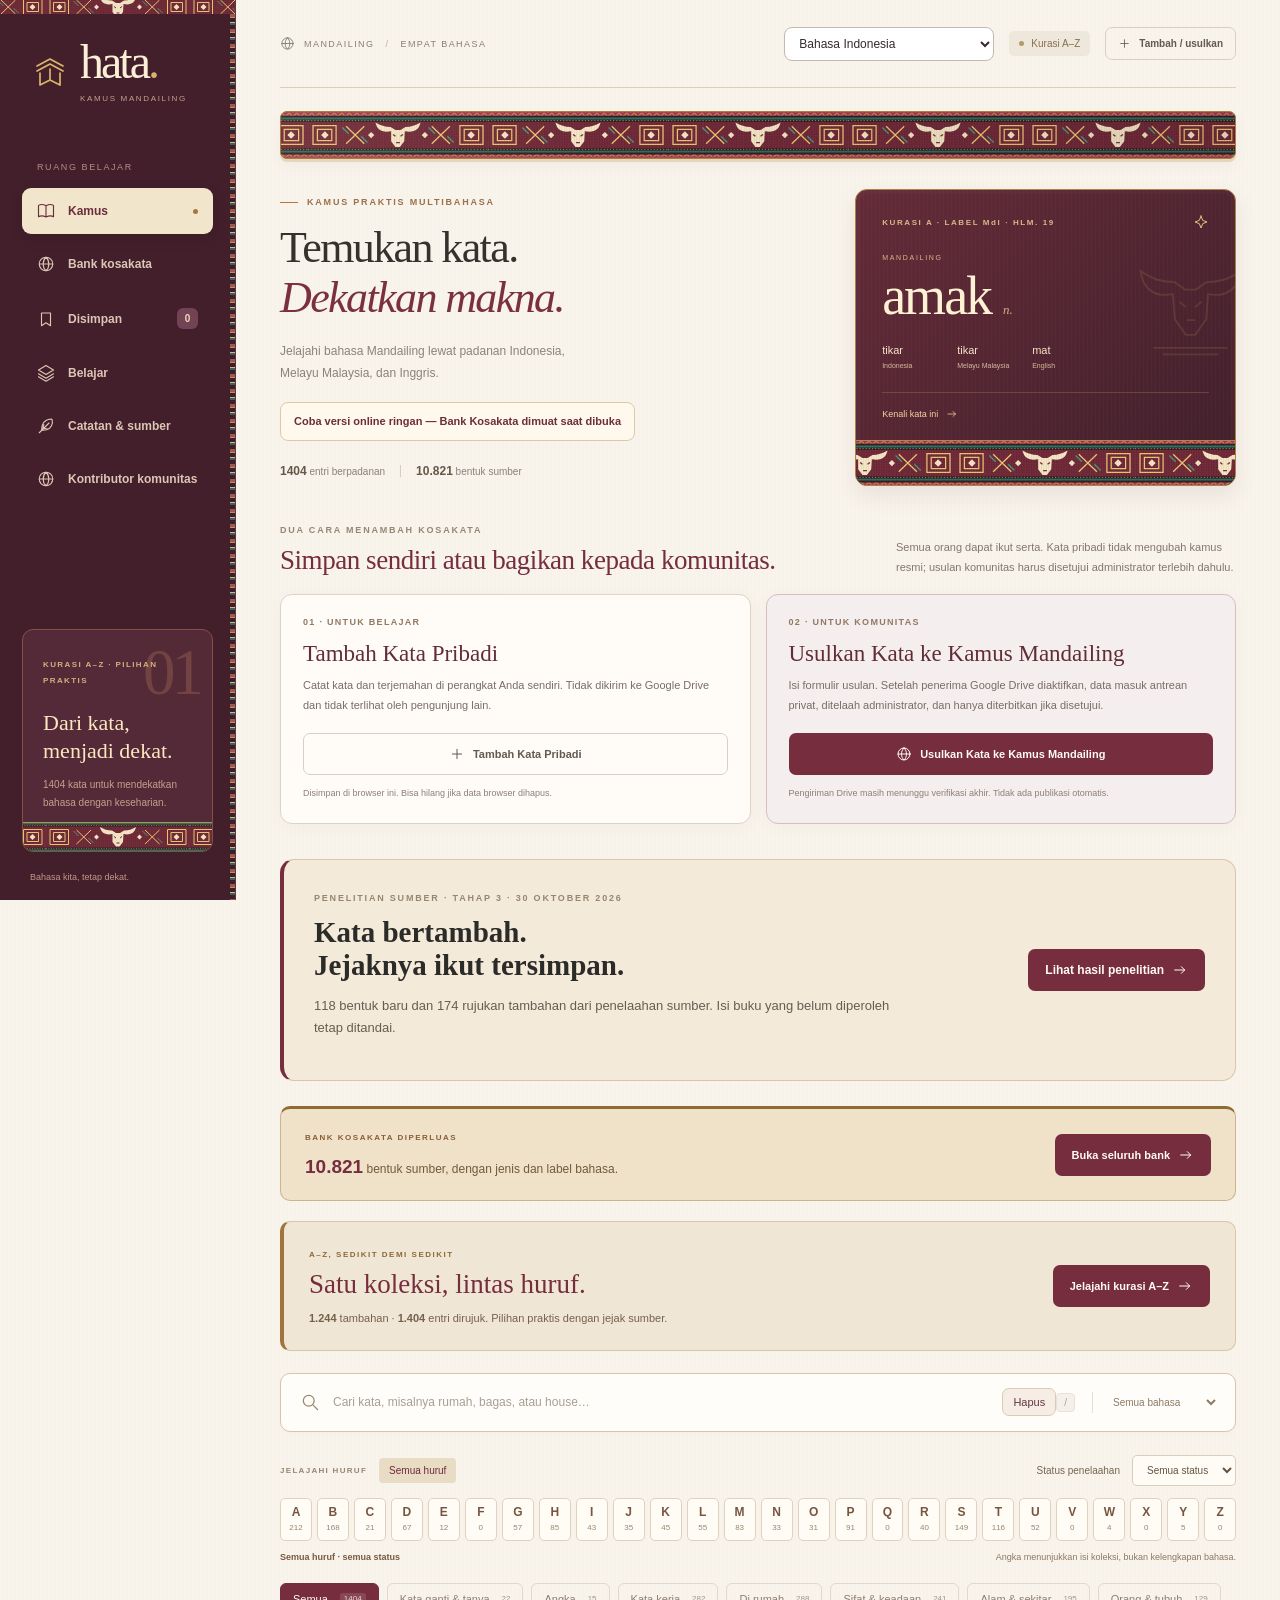
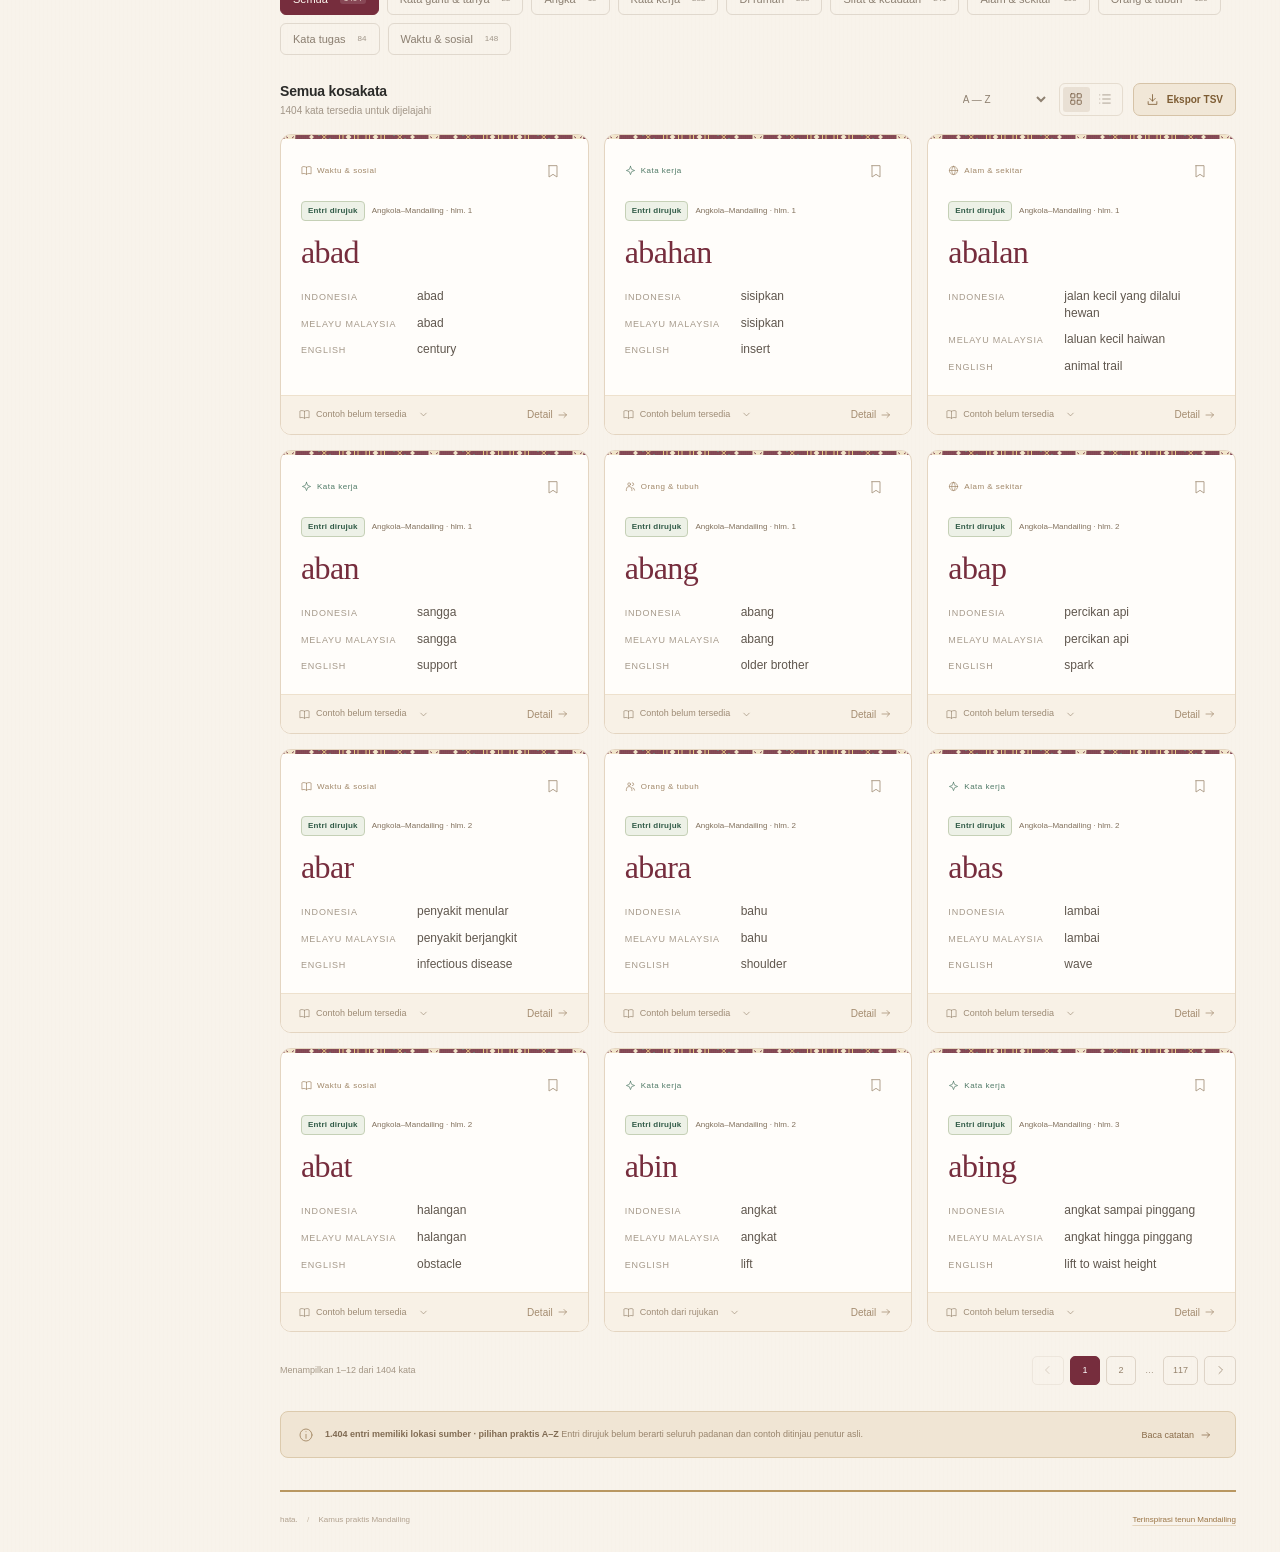
